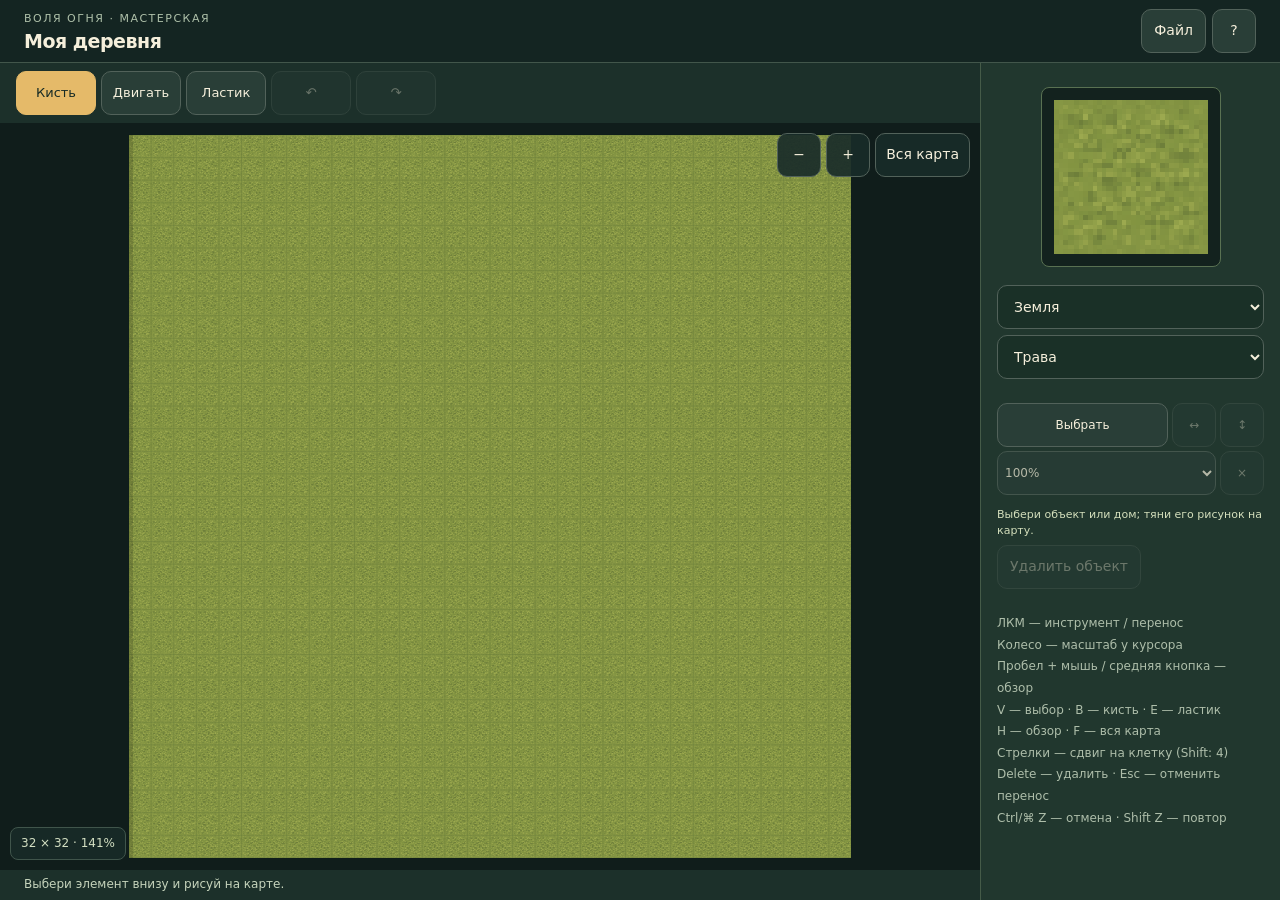
==== map-editor.html @ 72f9714c "Пропы полигона и памятных мест: тот же свет, что у нарисованного арта Мишень, чучело, столб, пень, б" ====
<!doctype html><html lang="ru"><head><meta charset="utf-8"><meta name="viewport" content="width=device-width,initial-scale=1,viewport-fit=cover"><meta name="theme-color" content="#192b29"><title>Моя деревня — редактор карты</title><style>
*{box-sizing:border-box}body{margin:0;background:#142522;color:#f5efdb;font:14px/1.4 system-ui,sans-serif;height:100vh;height:100dvh;display:flex;flex-direction:column;overflow:hidden}button,select,input{font:inherit}button,select{min-width:44px;min-height:44px;border:1px solid #52625a;border-radius:10px;color:inherit;background:#293e37;padding:8px 12px;cursor:pointer}button:disabled{opacity:.35;cursor:default}button[aria-pressed=true],button.primary{background:#e5ba69;color:#172b25;border-color:#e5ba69}button:focus-visible,select:focus-visible,input:focus-visible{outline:3px solid #f4cf83;outline-offset:2px}header{padding:calc(8px + env(safe-area-inset-top)) 12px 8px;display:flex;align-items:center;justify-content:space-between;gap:8px;border-bottom:1px solid #42564b}h1{font-size:19px;margin:0;letter-spacing:-.5px}header small{color:#afc1aa;font-size:11px;letter-spacing:1.5px;text-transform:uppercase}.top-actions{display:flex;gap:6px}.tools{display:grid;grid-template-columns:repeat(3,minmax(0,1fr)) 44px 44px;gap:5px;overflow-x:auto;flex-shrink:0;padding:8px 10px;background:#1c302a}.tools button{white-space:nowrap;min-width:0;padding:8px 4px;font-size:13px}#stage{position:relative;flex:1;min-height:110px;overflow:hidden;background:#101d1b}#view{display:block;width:100%;height:100%;touch-action:none;image-rendering:pixelated}#zoom{position:absolute;right:10px;top:10px;display:flex;gap:5px}#zoom button{background:#192b29e8;width:44px;padding:0}#zoom button:last-child{width:auto;padding:0 10px}#coords{position:absolute;left:10px;bottom:10px;pointer-events:none;padding:7px 10px;background:#192b29df;border:1px solid #40554b;border-radius:8px;color:#d3dfc2;font-size:12px}#notice{padding:6px 12px;min-height:30px;color:#c6d4bc;background:#1c302a;font-size:12px;flex-shrink:0}footer{padding:9px 10px calc(10px + env(safe-area-inset-bottom));background:#21372e;border-top:1px solid #455b48;flex-shrink:0}.palette{display:grid;grid-template-columns:58px 1fr;gap:9px;align-items:center}#preview{touch-action:none;cursor:grab;width:58px;height:58px;background:#13221e;border:1px solid #597152;border-radius:8px;image-rendering:pixelated}.choices{display:flex;gap:6px;min-width:0}.choices select{min-width:0;width:40%;background:#1a3027}.choices select:last-child{width:60%}.hint{font-size:11px;color:#aebeaa;margin:6px 0 0}dialog{width:min(440px,calc(100% - 20px));max-height:90dvh;overflow:auto;background:#20362e;color:#f5efdb;border:1px solid #82966a;border-radius:16px;padding:20px}dialog::backdrop{background:#000a}dialog h2{margin:0 0 12px;font-size:22px}dialog p{color:#c9d6c0}dialog .row{display:flex;gap:8px;margin:10px 0;flex-wrap:wrap}dialog .row>*{flex:1}dialog button{min-height:48px}dialog label{display:block;margin:10px 0}dialog input,dialog select{display:block;width:100%;padding:10px;background:#172c23;color:inherit;border:1px solid #5e7655;border-radius:8px;min-height:44px}#file{display:none}@media(min-width:750px){header,.tools,footer,#notice{padding-left:24px;padding-right:24px}.palette{max-width:680px;margin:auto}.hint{text-align:center}.tools{display:flex;justify-content:center}.tools button{flex:0 0 auto;min-width:110px}}@media(max-height:500px){header small,.hint{display:none}header{padding:4px 10px}footer{padding:4px 10px}#preview{height:44px;width:44px}.palette{grid-template-columns:44px 1fr}.tools{padding:4px 10px}}
.object-tools{display:grid;grid-template-columns:minmax(66px,1fr) 44px 44px 76px 44px;gap:4px;margin-top:6px}.object-tools button,.object-tools select{padding:6px 3px;min-width:0;font-size:12px}.object-tools select{width:100%}#object-info{margin:4px 0 0;font-size:11px;color:#d4dfbc;height:32px;line-height:16px}#coords{max-width:calc(100% - 20px)}@media(min-width:750px){.object-tools,#object-info{max-width:680px;margin-left:auto;margin-right:auto}}

@media(min-width:1000px) and (min-height:600px){body{display:grid;grid-template-columns:minmax(0,1fr) 300px;grid-template-rows:auto auto minmax(0,1fr) auto}header{grid-column:1/3}.tools{grid-column:1;grid-row:2;justify-content:flex-start;padding-left:16px}.tools button{min-width:80px}#stage{grid-column:1;grid-row:3}#notice{grid-column:1;grid-row:4}footer{min-height:0;overflow-y:auto;grid-column:2;grid-row:2/5;border-top:0;border-left:1px solid #455b48;padding:24px 16px}.palette{display:flex;flex-direction:column;align-items:stretch;gap:18px}#preview{width:180px;height:180px;align-self:center}.choices{flex-direction:column}.choices select,.choices select:last-child{width:100%}.object-tools{margin-top:24px;grid-template-columns:minmax(66px,1fr) 44px 44px}.object-tools select{grid-column:1/3}#object-info{margin-top:12px;height:auto}.desktop-help{margin-top:24px;color:#aebeaa;font-size:12px;line-height:1.8}}
#delete-object{display:none;margin-top:6px;min-height:44px}@media(min-width:1000px) and (min-height:600px){#delete-object{display:block}}.desktop-help{display:none}@media(min-width:1000px) and (min-height:600px){.desktop-help{display:block}}
</style></head><body>
<header><div><small>Воля Огня · мастерская</small><h1>Моя деревня</h1></div><div class="top-actions"><button id="files">Файл</button><button id="help" aria-label="Как пользоваться">?</button></div></header>
<nav class="tools" aria-label="Инструменты"><button data-tool="paint" aria-pressed="true">Кисть</button><button data-tool="pan" aria-pressed="false">Двигать</button><button data-tool="erase" aria-pressed="false">Ластик</button><button id="undo" aria-label="Отменить действие">↶</button><button id="redo" aria-label="Повторить действие">↷</button></nav>
<main id="stage"><canvas id="view" aria-label="Карта: рисуйте пальцем в режиме Кисть, перемещайтесь в режиме Двигать"></canvas><div id="coords">32 × 32</div><div id="zoom"><button id="out" aria-label="Уменьшить">−</button><button id="in" aria-label="Увеличить">+</button><button id="fit">Вся карта</button></div></main>
<div id="notice" role="status" aria-live="polite">Выбери покрытие и рисуй пальцем.</div>
<footer><div class="palette"><canvas id="preview" width="116" height="116" aria-label="Выбранный элемент"></canvas><div class="choices"><select id="category" aria-label="Категория"><option value="ground">Земля</option><option value="prop">Декор</option><option value="building">Дома</option></select><select id="item" aria-label="Элемент"></select></div></div><div class="object-tools"><button data-tool="select" aria-pressed="false">Выбрать</button><button id="flip-x" aria-label="Отразить по горизонтали" aria-pressed="false">↔</button><button id="flip-y" aria-label="Отразить по вертикали" aria-pressed="false">↕</button><select id="object-scale" aria-label="Размер объекта"><option value="0.5">50%</option><option value="0.75">75%</option><option value="1" selected>100%</option><option value="1.25">125%</option><option value="1.5">150%</option><option value="1.75">175%</option><option value="2">200%</option></select><button id="unselect" aria-label="Снять выделение">×</button></div><p id="object-info">Выбери объект или дом; тяни его рисунок на карту.</p><button id="delete-object" disabled aria-label="Удалить выбранный объект">Удалить объект</button><p class="desktop-help">ЛКМ — инструмент / перенос<br>Колесо — масштаб у курсора<br>Пробел + мышь / средняя кнопка — обзор<br>V — выбор · B — кисть · E — ластик<br>H — обзор · F — вся карта<br>Стрелки — сдвиг на клетку (Shift: 4)<br>Delete — удалить · Esc — отменить перенос<br>Ctrl/⌘ Z — отмена · Shift Z — повтор</p></footer>
<dialog id="menu"><h2>Твоя карта</h2><label>Название<input id="name" maxlength="40" value="Моя деревня"></label><div class="row"><button id="save" class="primary">Скачать JSON</button><button id="load">Открыть JSON</button></div><div class="row"><button id="png">Картинка PNG</button><button id="download">Сам редактор HTML</button></div><hr><h3>Размер текущей карты</h3><div class="row"><label>Ширина<input id="map-width" type="number" min="16" max="96" step="1" value="32"></label><label>Высота<input id="map-height" type="number" min="16" max="96" step="1" value="32"></label></div><button id="resize-map">Изменить размер</button><p>16–96 клеток по каждой стороне. Добавляется трава справа и снизу; существующие клетки и объекты остаются на месте. Уменьшение требует подтверждения обрезки.</p><hr><label>Размер новой карты<select id="size"><option value="24">24 × 24 — небольшая</option><option value="32" selected>32 × 32 — обычная</option><option value="48">48 × 48 — большая</option><option value="64">64 × 64 — огромная</option></select></label><button id="new">Новая пустая карта</button><p>Черновик сохраняется только в этом браузере. Для надёжного хранения скачивай JSON. Карта не заменяет игровую Коноху: подключение к игре — отдельный этап.</p><button data-close>Вернуться к карте</button></dialog>
<dialog id="guide"><h2>Собери свою деревню</h2><p>1. Внизу выбери землю, воду или дорогу. Проведи пальцем по карте.</p><p>2. Выбери «Декор» или «Дома», затем элемент. Тяни рисунок из палитры на карту или коснись карты и двигай палец перед отпусканием. Зелёная сетка показывает занимаемые рисунком клетки; красная — выход за границу. Отпускание за картой отменяет размещение. Дома ставятся от верхнего левого угла их участка; деревья — у основания.</p><p>3. «Двигать» перемещает вид одним пальцем. Двумя пальцами можно перемещать и масштабировать в любом режиме. Кнопки + / − тоже меняют масштаб.</p><p>4. Ластик удаляет объект под пальцем; на пустом месте возвращает траву. Нажми «Выбрать» и перетащи объект на карте. Внизу можно изменить его размер, отразить ↔ / ↕ или снять выделение ×. ↶ отменяет целый мазок, ↷ возвращает его.</p><p>В меню «Файл» можно увеличить или уменьшить текущую карту. При обрезке появится предупреждение. Отмена возвращает прежние размеры и удалённые объекты.</p><p>5. «Файл → Скачать JSON» сохраняет карту. Через «Открыть JSON» можно продолжить работу или прислать этот файл для подключения к игре. PNG — только картинка.</p><p>На ПК: колесо меняет масштаб у курсора. Пробел + перетаскивание или средняя кнопка перемещают вид. V — выбор, B — кисть, E — ластик, H — обзор, F — вся карта. Стрелки двигают выбранный объект (Shift — 4 клетки), Delete удаляет. Esc отменяет перенос. Ctrl/⌘ Z — отмена, Ctrl/⌘ Shift Z — повтор.</p><p>На iPhone удобнее открывать опубликованную страницу в Safari: предпросмотр HTML в «Файлах» может не запускать JavaScript.</p><button data-close>Понятно</button></dialog><input id="file" type="file" accept=".json,application/json">
<script>// Глобальное пространство имён игры. Все модули добавляют себя в G.
const G = (typeof window !== 'undefined' ? window : globalThis).G = {};

G.CONFIG = {
  TILE: 16,           // размер тайла в пикселях
  VIEW_W: 192,        // внутренняя ширина экрана (12 тайлов)
  MIN_H: 200,         // минимальная внутренняя высота
  MAX_H: 900,         // максимальная внутренняя высота: телефон в портрете заполняется целиком (iPhone 11 «мелко» — 414×896)
  PAD_H: 140,         // высота геймпада в CSS-пикселях
  WALK_SPEED: 56,     // пикс/сек
  RUN_SPEED: 96,
};

// ---------- Утилиты ----------
G.util = {
  clamp: (v, a, b) => (v < a ? a : v > b ? b : v),
  lerp: (a, b, t) => a + (b - a) * t,
  sign: (v) => (v > 0 ? 1 : v < 0 ? -1 : 0),
  dist: (ax, ay, bx, by) => Math.hypot(bx - ax, by - ay),
  rectsOverlap: (a, b) => a.x < b.x + b.w && a.x + a.w > b.x && a.y < b.y + b.h && a.y + a.h > b.y,

  // Детерминированный генератор случайных чисел (mulberry32) — для карт и декора
  rng(seed) {
    let s = seed >>> 0;
    const f = () => {
      s = (s + 0x6D2B79F5) >>> 0;
      let t = s;
      t = Math.imul(t ^ (t >>> 15), t | 1);
      t ^= t + Math.imul(t ^ (t >>> 7), t | 61);
      return ((t ^ (t >>> 14)) >>> 0) / 4294967296;
    };
    f.int = (a, b) => a + Math.floor(f() * (b - a + 1));
    f.pick = (arr) => arr[Math.floor(f() * arr.length)];
    f.chance = (p) => f() < p;
    return f;
  },

  // Хэш двух координат → число (для «случайного» декора без хранения)
  hash2(x, y, seed = 0) {
    let h = (x * 374761393 + y * 668265263 + seed * 2147483647) | 0;
    h = Math.imul(h ^ (h >>> 13), 1274126177);
    return ((h ^ (h >>> 16)) >>> 0) / 4294967296;
  },

  // Подстановка {name} и других переменных в текст
  fmt(text, vars) {
    return text.replace(/\{(\w+)\}/g, (m, k) => (vars && vars[k] != null ? vars[k] : m));
  },
};

// Простая шина событий
G.events = {
  _h: {},
  on(name, fn) { (this._h[name] = this._h[name] || []).push(fn); return fn; },
  off(name, fn) { const a = this._h[name]; if (a) this._h[name] = a.filter((f) => f !== fn); },
  emit(name, ...args) { (this._h[name] || []).slice().forEach((f) => f(...args)); },
};

// Состояние игры (то, что попадёт в сохранение). Заполняется в main/creation.
G.state = {
  started: false,       // true после создания персонажа — только тогда работает автосейв
  hero: { name: '' },
  flags: {},
  vars: {},
};

// Тяжёлые данные графики (здания, персонажи, окружение) лежат в сборке СТРОКОЙ и разбираются
// при первом обращении: парсинг 4 МБ JSON при старте игры заметно быстрее, чем вычисление
// таких же литералов интерпретатором, а ненужные картинки не разбираются вовсе.
//   G.art.data('house' | 'chars' | 'env') → объект данных (null, если файла нет)
G.art = (() => {
  const cache = {};
  const str = () => (G.ART_STR || (G.ART_STR = {}));
  function data(name) {
    if (Object.hasOwn(cache, name)) return cache[name];
    const s = str()[name];
    try { cache[name] = s ? JSON.parse(s) : null; } catch (_) { cache[name] = null; }
    return cache[name];
  }
  return { data, has: (name) => !!str()[name], clear() { for (const k of Object.keys(cache)) delete cache[k]; } };
})();

// Палитра игры (~32 цвета). Тёплая Коноха.
G.PAL = {
  black: '#14121c', ink: '#2a2030', dark: '#3a3548', gray: '#6c6680', light: '#b8b0cc', white: '#f8f4ec',
  paper: '#f4ecd8', paperDark: '#d8cbb0',
  orange: '#e8621a', orangeDark: '#a8420c', orangeLight: '#ff9a4a',
  red: '#c8401c', redDark: '#8a2a10',
  yellow: '#ffd23a', yellowDark: '#d89a1a',
  skin: '#f6c89a', skinShade: '#d89a6a', skinDark: '#c88a5a',
  grass: '#5aa046', grassDark: '#3e7a34', grassLight: '#7cc05a',
  leaf: '#2e6a32', leafDark: '#1e4a26', trunk: '#7a4a2a', trunkDark: '#5a321a',
  path: '#d8b67a', pathDark: '#b8945a', pathLight: '#ecd29a',
  water: '#3a8ad0', waterDark: '#2a62a0', waterLight: '#7ac0f0',
  wood: '#a8683a', woodDark: '#7a4626', roof: '#b84a3a', roofDark: '#8a3226',
  stone: '#9a9aa8', stoneDark: '#6a6a7a',
  blue: '#2a4a9a', blueDark: '#1a2e6a', navy: '#1e2a4a',
  green: '#3a7a4a', greenDark: '#26543a', vest: '#5a7a3a', vestDark: '#3e5a28',
  pink: '#f0a0c0', pinkDark: '#c8708e', purple: '#7a5aa0', purpleDark: '#54386e',
  brown: '#6a4226', brownDark: '#4a2a16', hairBlack: '#2a2a3a', hairBlackHi: '#46466a',
};

// Токены интерфейса «Б. Лак и сталь»: панели, кромки, текст на панелях.
// Сцены рисуют текст на панелях только через эти токены — тема меняется в одном месте.
G.UI = {
  panel: '#201d28', panelHi: '#34313e', panelLo: '#14121c',   // основная панель: лак
  deep: '#17151d', deepHi: '#26232e', deepLo: '#0b0a10',      // заглублённая (тосты, HUD)
  edge: '#6a6a7a', edgeDim: '#46444f',                        // стальная кромка
  text: '#dcd8e8', dim: '#8a86a0', faint: '#54506a',          // текст / приглушённый / блокированный
  sel: '#34313e', selText: '#f8f4ec',                         // строка под курсором
  ok: '#7ac06a', err: '#ff6a5a',                              // успех / ошибка
};

// Данные пиксельного шрифта — СГЕНЕРИРОВАНО tools/make_font.py, руками не править.
// Terminus Font (SIL OFL 1.1) без пустых полей; значки нарисованы вручную.
G.FONT_DATA = {
 "body": {
  "h": 16,
  "base": 12,
  "cap": 10,
  "glyphs": {
   "!": "..|..|##|##|##|##|##|##|##|..|##|##|..|..|..|..",
   "\"": "......|##..##|##..##|##..##|......|......|......|......|......|......|......|......|......|......|......|......",
   "#": ".......|.......|.##.##.|.##.##.|.##.##.|#######|.##.##.|.##.##.|#######|.##.##.|.##.##.|.##.##.|.......|.......|.......|.......",
   "$": ".......|...#...|...#...|.#####.|##.#.##|##.#...|##.#...|.#####.|...#.##|...#.##|##.#.##|.#####.|...#...|...#...|.......|.......",
   "%": "........|........|.##..##.|##.#.##.|.##.##..|....##..|...##...|...##...|..##....|..##.##.|.##.#.##|.##..##.|........|........|........|........",
   "&": ".......|.......|..###..|.##.##.|.##.##.|..###..|.###.##|##.###.|##..##.|##..##.|##.###.|.###.##|.......|.......|.......|.......",
   "'": "..|##|##|##|..|..|..|..|..|..|..|..|..|..|..|..",
   "(": "....|....|..##|.##.|##..|##..|##..|##..|##..|##..|.##.|..##|....|....|....|....",
   ")": "....|....|##..|.##.|..##|..##|..##|..##|..##|..##|.##.|##..|....|....|....|....",
   "*": ".......|.......|.......|.......|.......|.##.##.|..###..|#######|..###..|.##.##.|.......|.......|.......|.......|.......|.......",
   "+": "......|......|......|......|......|..##..|..##..|######|..##..|..##..|......|......|......|......|......|......",
   ",": "...|...|...|...|...|...|...|...|...|...|.##|.##|##.|...|...|...",
   "-": ".......|.......|.......|.......|.......|.......|.......|#######|.......|.......|.......|.......|.......|.......|.......|.......",
   ".": "..|..|..|..|..|..|..|..|..|..|##|##|..|..|..|..",
   "/": "......|......|....##|....##|...##.|...##.|..##..|..##..|.##...|.##...|##....|##....|......|......|......|......",
   "0": ".......|.......|.#####.|##...##|##...##|##..###|##.####|####.##|###..##|##...##|##...##|.#####.|.......|.......|.......|.......",
   "1": "......|......|..##..|.###..|####..|..##..|..##..|..##..|..##..|..##..|..##..|######|......|......|......|......",
   "2": ".......|.......|.#####.|##...##|##...##|.....##|....##.|...##..|..##...|.##....|##.....|#######|.......|.......|.......|.......",
   "3": ".......|.......|.#####.|##...##|##...##|.....##|..####.|.....##|.....##|##...##|##...##|.#####.|.......|.......|.......|.......",
   "4": ".......|.......|.....##|....###|...####|..##.##|.##..##|##...##|#######|.....##|.....##|.....##|.......|.......|.......|.......",
   "5": ".......|.......|#######|##.....|##.....|##.....|######.|.....##|.....##|.....##|##...##|.#####.|.......|.......|.......|.......",
   "6": ".......|.......|..####.|.##....|##.....|##.....|######.|##...##|##...##|##...##|##...##|.#####.|.......|.......|.......|.......",
   "7": ".......|.......|#######|.....##|.....##|....##.|....##.|...##..|...##..|..##...|..##...|..##...|.......|.......|.......|.......",
   "8": ".......|.......|.#####.|##...##|##...##|##...##|.#####.|##...##|##...##|##...##|##...##|.#####.|.......|.......|.......|.......",
   "9": ".......|.......|.#####.|##...##|##...##|##...##|##...##|.######|.....##|.....##|....##.|.####..|.......|.......|.......|.......",
   ":": "..|..|..|..|..|##|##|..|..|..|##|##|..|..|..|..",
   ";": "...|...|...|...|...|.##|.##|...|...|...|.##|.##|##.|...|...|...",
   "<": "......|......|......|....##|...##.|..##..|.##...|##....|.##...|..##..|...##.|....##|......|......|......|......",
   "=": ".......|.......|.......|.......|.......|#######|.......|.......|#######|.......|.......|.......|.......|.......|.......|.......",
   ">": "......|......|......|##....|.##...|..##..|...##.|....##|...##.|..##..|.##...|##....|......|......|......|......",
   "?": ".......|.......|.#####.|##...##|##...##|##...##|....##.|...##..|...##..|.......|...##..|...##..|.......|.......|.......|.......",
   "@": ".......|.......|.#####.|##...##|##..###|##.#.##|##.#.##|##.#.##|##.#.##|##..###|##.....|.######|.......|.......|.......|.......",
   "A": ".......|.......|.#####.|##...##|##...##|##...##|##...##|#######|##...##|##...##|##...##|##...##|.......|.......|.......|.......",
   "B": ".......|.......|######.|##...##|##...##|##...##|######.|##...##|##...##|##...##|##...##|######.|.......|.......|.......|.......",
   "C": ".......|.......|.#####.|##...##|##...##|##.....|##.....|##.....|##.....|##...##|##...##|.#####.|.......|.......|.......|.......",
   "D": ".......|.......|#####..|##..##.|##...##|##...##|##...##|##...##|##...##|##...##|##..##.|#####..|.......|.......|.......|.......",
   "E": ".......|.......|#######|##.....|##.....|##.....|#####..|##.....|##.....|##.....|##.....|#######|.......|.......|.......|.......",
   "F": ".......|.......|#######|##.....|##.....|##.....|#####..|##.....|##.....|##.....|##.....|##.....|.......|.......|.......|.......",
   "G": ".......|.......|.#####.|##...##|##...##|##.....|##.....|##.####|##...##|##...##|##...##|.#####.|.......|.......|.......|.......",
   "H": ".......|.......|##...##|##...##|##...##|##...##|#######|##...##|##...##|##...##|##...##|##...##|.......|.......|.......|.......",
   "I": "....|....|####|.##.|.##.|.##.|.##.|.##.|.##.|.##.|.##.|####|....|....|....|....",
   "J": ".......|.......|...####|....##.|....##.|....##.|....##.|....##.|....##.|##..##.|##..##.|.####..|.......|.......|.......|.......",
   "K": ".......|.......|##...##|##...##|##..##.|##.##..|####...|####...|##.##..|##..##.|##...##|##...##|.......|.......|.......|.......",
   "L": ".......|.......|##.....|##.....|##.....|##.....|##.....|##.....|##.....|##.....|##.....|#######|.......|.......|.......|.......",
   "M": ".......|.......|#.....#|##...##|###.###|#######|##.#.##|##...##|##...##|##...##|##...##|##...##|.......|.......|.......|.......",
   "N": ".......|.......|##...##|##...##|##...##|###..##|####.##|##.####|##..###|##...##|##...##|##...##|.......|.......|.......|.......",
   "O": ".......|.......|.#####.|##...##|##...##|##...##|##...##|##...##|##...##|##...##|##...##|.#####.|.......|.......|.......|.......",
   "P": ".......|.......|######.|##...##|##...##|##...##|##...##|######.|##.....|##.....|##.....|##.....|.......|.......|.......|.......",
   "Q": ".......|.......|.#####.|##...##|##...##|##...##|##...##|##...##|##...##|##...##|##.####|.#####.|.....##|.......|.......|.......",
   "R": ".......|.......|######.|##...##|##...##|##...##|##...##|######.|####...|##.##..|##..##.|##...##|.......|.......|.......|.......",
   "S": ".......|.......|.#####.|##...##|##.....|##.....|.#####.|.....##|.....##|##...##|##...##|.#####.|.......|.......|.......|.......",
   "T": "........|........|########|...##...|...##...|...##...|...##...|...##...|...##...|...##...|...##...|...##...|........|........|........|........",
   "U": ".......|.......|##...##|##...##|##...##|##...##|##...##|##...##|##...##|##...##|##...##|.#####.|.......|.......|.......|.......",
   "V": ".......|.......|##...##|##...##|##...##|##...##|##...##|.##.##.|.##.##.|.##.##.|..###..|..###..|.......|.......|.......|.......",
   "W": ".......|.......|##...##|##...##|##...##|##...##|##...##|##.#.##|#######|###.###|##...##|#.....#|.......|.......|.......|.......",
   "X": ".......|.......|##...##|##...##|.##.##.|.##.##.|..###..|..###..|.##.##.|.##.##.|##...##|##...##|.......|.......|.......|.......",
   "Y": "........|........|##....##|##....##|.##..##.|.##..##.|..####..|...##...|...##...|...##...|...##...|...##...|........|........|........|........",
   "Z": ".......|.......|#######|.....##|.....##|....##.|...##..|..##...|.##....|##.....|##.....|#######|.......|.......|.......|.......",
   "[": "....|....|####|##..|##..|##..|##..|##..|##..|##..|##..|####|....|....|....|....",
   "\\": "......|......|##....|##....|.##...|.##...|..##..|..##..|...##.|...##.|....##|....##|......|......|......|......",
   "]": "....|....|####|..##|..##|..##|..##|..##|..##|..##|..##|####|....|....|....|....",
   "^": "......|..##..|.####.|##..##|......|......|......|......|......|......|......|......|......|......|......|......",
   "_": ".......|.......|.......|.......|.......|.......|.......|.......|.......|.......|.......|.......|.......|#######|.......|.......",
   "`": "##.|.##|...|...|...|...|...|...|...|...|...|...|...|...|...|...",
   "a": ".......|.......|.......|.......|.......|.#####.|.....##|.######|##...##|##...##|##...##|.######|.......|.......|.......|.......",
   "b": ".......|.......|##.....|##.....|##.....|######.|##...##|##...##|##...##|##...##|##...##|######.|.......|.......|.......|.......",
   "c": ".......|.......|.......|.......|.......|.#####.|##...##|##.....|##.....|##.....|##...##|.#####.|.......|.......|.......|.......",
   "d": ".......|.......|.....##|.....##|.....##|.######|##...##|##...##|##...##|##...##|##...##|.######|.......|.......|.......|.......",
   "e": ".......|.......|.......|.......|.......|.#####.|##...##|##...##|#######|##.....|##.....|.#####.|.......|.......|.......|.......",
   "f": ".......|.......|...####|..##...|..##...|######.|..##...|..##...|..##...|..##...|..##...|..##...|.......|.......|.......|.......",
   "g": ".......|.......|.......|.......|.......|.######|##...##|##...##|##...##|##...##|##...##|.######|.....##|.....##|.#####.|.......",
   "h": ".......|.......|##.....|##.....|##.....|######.|##...##|##...##|##...##|##...##|##...##|##...##|.......|.......|.......|.......",
   "i": "....|....|.##.|.##.|....|###.|.##.|.##.|.##.|.##.|.##.|####|....|....|....|....",
   "j": "......|......|....##|....##|......|...###|....##|....##|....##|....##|....##|....##|##..##|##..##|.####.|......",
   "k": ".......|.......|##.....|##.....|##.....|##...##|##..##.|##.##..|####...|##.##..|##..##.|##...##|.......|.......|.......|.......",
   "l": "....|....|###.|.##.|.##.|.##.|.##.|.##.|.##.|.##.|.##.|####|....|....|....|....",
   "m": ".......|.......|.......|.......|.......|######.|##.#.##|##.#.##|##.#.##|##.#.##|##.#.##|##.#.##|.......|.......|.......|.......",
   "n": ".......|.......|.......|.......|.......|######.|##...##|##...##|##...##|##...##|##...##|##...##|.......|.......|.......|.......",
   "o": ".......|.......|.......|.......|.......|.#####.|##...##|##...##|##...##|##...##|##...##|.#####.|.......|.......|.......|.......",
   "p": ".......|.......|.......|.......|.......|######.|##...##|##...##|##...##|##...##|##...##|######.|##.....|##.....|##.....|.......",
   "q": ".......|.......|.......|.......|.......|.######|##...##|##...##|##...##|##...##|##...##|.######|.....##|.....##|.....##|.......",
   "r": ".......|.......|.......|.......|.......|##.####|####...|###....|##.....|##.....|##.....|##.....|.......|.......|.......|.......",
   "s": ".......|.......|.......|.......|.......|.######|##.....|##.....|.#####.|.....##|.....##|######.|.......|.......|.......|.......",
   "t": ".......|.......|..##...|..##...|..##...|######.|..##...|..##...|..##...|..##...|..##...|...####|.......|.......|.......|.......",
   "u": ".......|.......|.......|.......|.......|##...##|##...##|##...##|##...##|##...##|##...##|.######|.......|.......|.......|.......",
   "v": ".......|.......|.......|.......|.......|##...##|##...##|##...##|.##.##.|.##.##.|..###..|..###..|.......|.......|.......|.......",
   "w": ".......|.......|.......|.......|.......|##...##|##...##|##.#.##|##.#.##|##.#.##|##.#.##|.#####.|.......|.......|.......|.......",
   "x": ".......|.......|.......|.......|.......|##...##|##...##|.##.##.|..###..|.##.##.|##...##|##...##|.......|.......|.......|.......",
   "y": ".......|.......|.......|.......|.......|##...##|##...##|##...##|##...##|##...##|##...##|.######|.....##|.....##|.#####.|.......",
   "z": ".......|.......|.......|.......|.......|#######|....##.|...##..|..##...|.##....|##.....|#######|.......|.......|.......|.......",
   "{": ".....|.....|..###|.##..|.##..|.##..|##...|.##..|.##..|.##..|.##..|..###|.....|.....|.....|.....",
   "|": "..|..|##|##|##|##|##|##|##|##|##|##|..|..|..|..",
   "}": ".....|.....|###..|..##.|..##.|..##.|...##|..##.|..##.|..##.|..##.|###..|.....|.....|.....|.....",
   "~": "........|........|........|........|........|........|.###..##|##.##.##|##..###.|........|........|........|........|........|........|........",
   "«": "........|........|........|........|........|...##.##|..##.##.|.##.##..|##.##...|.##.##..|..##.##.|...##.##|........|........|........|........",
   "·": "..|..|..|..|..|..|..|##|##|..|..|..|..|..|..|..",
   "»": "........|........|........|........|........|##.##...|.##.##..|..##.##.|...##.##|..##.##.|.##.##..|##.##...|........|........|........|........",
   "×": ".......|.......|.......|.......|.......|##...##|.##.##.|..###..|..###..|.##.##.|##...##|.......|.......|.......|.......|.......",
   "Ё": ".##.##.|.##.##.|.......|#######|##.....|##.....|##.....|#####..|##.....|##.....|##.....|#######|.......|.......|.......|.......",
   "А": ".......|.......|.#####.|##...##|##...##|##...##|##...##|#######|##...##|##...##|##...##|##...##|.......|.......|.......|.......",
   "Б": ".......|.......|######.|##.....|##.....|######.|##...##|##...##|##...##|##...##|##...##|######.|.......|.......|.......|.......",
   "В": ".......|.......|######.|##...##|##...##|##...##|######.|##...##|##...##|##...##|##...##|######.|.......|.......|.......|.......",
   "Г": ".......|.......|#######|##.....|##.....|##.....|##.....|##.....|##.....|##.....|##.....|##.....|.......|.......|.......|.......",
   "Д": "........|........|..#####.|.##..##.|.##..##.|.##..##.|.##..##.|.##..##.|.##..##.|.##..##.|.##..##.|########|##....##|........|........|........",
   "Е": ".......|.......|#######|##.....|##.....|##.....|#####..|##.....|##.....|##.....|##.....|#######|.......|.......|.......|.......",
   "Ж": ".......|.......|##.#.##|##.#.##|##.#.##|.#####.|..###..|.#####.|##.#.##|##.#.##|##.#.##|##.#.##|.......|.......|.......|.......",
   "З": ".......|.......|.#####.|##...##|##...##|.....##|..####.|.....##|.....##|##...##|##...##|.#####.|.......|.......|.......|.......",
   "И": ".......|.......|##...##|##...##|##...##|##..###|##.####|####.##|###..##|##...##|##...##|##...##|.......|.......|.......|.......",
   "Й": ".##.##.|..###..|##...##|##...##|##...##|##..###|##.####|####.##|###..##|##...##|##...##|##...##|.......|.......|.......|.......",
   "К": ".......|.......|##...##|##...##|##..##.|##.##..|####...|####...|##.##..|##..##.|##...##|##...##|.......|.......|.......|.......",
   "Л": ".......|.......|...####|..##.##|.##..##|.##..##|.##..##|.##..##|.##..##|.##..##|.##..##|##...##|.......|.......|.......|.......",
   "М": ".......|.......|#.....#|##...##|###.###|#######|##.#.##|##...##|##...##|##...##|##...##|##...##|.......|.......|.......|.......",
   "Н": ".......|.......|##...##|##...##|##...##|##...##|#######|##...##|##...##|##...##|##...##|##...##|.......|.......|.......|.......",
   "О": ".......|.......|.#####.|##...##|##...##|##...##|##...##|##...##|##...##|##...##|##...##|.#####.|.......|.......|.......|.......",
   "П": ".......|.......|#######|##...##|##...##|##...##|##...##|##...##|##...##|##...##|##...##|##...##|.......|.......|.......|.......",
   "Р": ".......|.......|######.|##...##|##...##|##...##|##...##|######.|##.....|##.....|##.....|##.....|.......|.......|.......|.......",
   "С": ".......|.......|.#####.|##...##|##...##|##.....|##.....|##.....|##.....|##...##|##...##|.#####.|.......|.......|.......|.......",
   "Т": "........|........|########|...##...|...##...|...##...|...##...|...##...|...##...|...##...|...##...|...##...|........|........|........|........",
   "У": ".......|.......|##...##|##...##|##...##|##...##|##...##|.######|.....##|.....##|.....##|.#####.|.......|.......|.......|.......",
   "Ф": ".......|...#...|.#####.|##.#.##|##.#.##|##.#.##|##.#.##|##.#.##|##.#.##|##.#.##|##.#.##|.#####.|...#...|.......|.......|.......",
   "Х": ".......|.......|##...##|##...##|.##.##.|.##.##.|..###..|..###..|.##.##.|.##.##.|##...##|##...##|.......|.......|.......|.......",
   "Ц": "........|........|##...##.|##...##.|##...##.|##...##.|##...##.|##...##.|##...##.|##...##.|##...##.|.#######|......##|......##|........|........",
   "Ч": ".......|.......|##...##|##...##|##...##|##...##|##...##|.######|.....##|.....##|.....##|.....##|.......|.......|.......|.......",
   "Ш": ".......|.......|##.#.##|##.#.##|##.#.##|##.#.##|##.#.##|##.#.##|##.#.##|##.#.##|##.#.##|.######|.......|.......|.......|.......",
   "Щ": "........|........|##.#.##.|##.#.##.|##.#.##.|##.#.##.|##.#.##.|##.#.##.|##.#.##.|##.#.##.|##.#.##.|.#######|......##|......##|........|........",
   "Ъ": ".......|.......|###....|.##....|.##....|.#####.|.##..##|.##..##|.##..##|.##..##|.##..##|.#####.|.......|.......|.......|.......",
   "Ы": ".......|.......|##...##|##...##|##...##|###..##|##.#.##|##.#.##|##.#.##|##.#.##|##.#.##|###..##|.......|.......|.......|.......",
   "Ь": "......|......|##....|##....|##....|#####.|##..##|##..##|##..##|##..##|##..##|#####.|......|......|......|......",
   "Э": ".......|.......|.#####.|##...##|.....##|.....##|..#####|.....##|.....##|.....##|##...##|.#####.|.......|.......|.......|.......",
   "Ю": ".......|.......|##..##.|##.#.##|##.#.##|##.#.##|##.#.##|####.##|##.#.##|##.#.##|##.#.##|##..##.|.......|.......|.......|.......",
   "Я": ".......|.......|.######|##...##|##...##|##...##|##...##|.######|...####|..##.##|.##..##|##...##|.......|.......|.......|.......",
   "а": ".......|.......|.......|.......|.......|.#####.|.....##|.######|##...##|##...##|##...##|.######|.......|.......|.......|.......",
   "б": ".......|.......|.#####.|##.....|##.....|######.|##...##|##...##|##...##|##...##|##...##|######.|.......|.......|.......|.......",
   "в": ".......|.......|.......|.......|.......|######.|##...##|##...##|######.|##...##|##...##|######.|.......|.......|.......|.......",
   "г": ".......|.......|.......|.......|.......|#######|##.....|##.....|##.....|##.....|##.....|##.....|.......|.......|.......|.......",
   "д": "........|........|........|........|........|..#####.|.##..##.|.##..##.|.##..##.|.##..##.|.##..##.|########|##....##|........|........|........",
   "е": ".......|.......|.......|.......|.......|.#####.|##...##|##...##|#######|##.....|##.....|.#####.|.......|.......|.......|.......",
   "ж": ".......|.......|.......|.......|.......|##.#.##|##.#.##|.#####.|..###..|.#####.|##.#.##|##.#.##|.......|.......|.......|.......",
   "з": ".......|.......|.......|.......|.......|.#####.|##...##|.....##|..####.|.....##|##...##|.#####.|.......|.......|.......|.......",
   "и": ".......|.......|.......|.......|.......|##...##|##...##|##...##|##...##|##...##|##...##|.######|.......|.......|.......|.......",
   "й": ".......|.......|.##.##.|..###..|.......|##...##|##...##|##...##|##...##|##...##|##...##|.######|.......|.......|.......|.......",
   "к": ".......|.......|.......|.......|.......|##...##|##..##.|##.##..|####...|##.##..|##..##.|##...##|.......|.......|.......|.......",
   "л": ".......|.......|.......|.......|.......|..#####|.##..##|.##..##|.##..##|.##..##|.##..##|##...##|.......|.......|.......|.......",
   "м": ".......|.......|.......|.......|.......|##...##|###.###|#######|##.#.##|##...##|##...##|##...##|.......|.......|.......|.......",
   "н": ".......|.......|.......|.......|.......|##...##|##...##|##...##|#######|##...##|##...##|##...##|.......|.......|.......|.......",
   "о": ".......|.......|.......|.......|.......|.#####.|##...##|##...##|##...##|##...##|##...##|.#####.|.......|.......|.......|.......",
   "п": ".......|.......|.......|.......|.......|#######|##...##|##...##|##...##|##...##|##...##|##...##|.......|.......|.......|.......",
   "р": ".......|.......|.......|.......|.......|######.|##...##|##...##|##...##|##...##|##...##|######.|##.....|##.....|##.....|.......",
   "с": ".......|.......|.......|.......|.......|.#####.|##...##|##.....|##.....|##.....|##...##|.#####.|.......|.......|.......|.......",
   "т": "........|........|........|........|........|########|...##...|...##...|...##...|...##...|...##...|...##...|........|........|........|........",
   "у": ".......|.......|.......|.......|.......|##...##|##...##|##...##|##...##|##...##|##...##|.######|.....##|.....##|.#####.|.......",
   "ф": ".......|.......|.......|.......|...#...|.#####.|##.#.##|##.#.##|##.#.##|##.#.##|##.#.##|.#####.|...#...|.......|.......|.......",
   "х": ".......|.......|.......|.......|.......|##...##|##...##|.##.##.|..###..|.##.##.|##...##|##...##|.......|.......|.......|.......",
   "ц": "........|........|........|........|........|##...##.|##...##.|##...##.|##...##.|##...##.|##...##.|.#######|......##|......##|........|........",
   "ч": ".......|.......|.......|.......|.......|##...##|##...##|##...##|.######|.....##|.....##|.....##|.......|.......|.......|.......",
   "ш": ".......|.......|.......|.......|.......|##.#.##|##.#.##|##.#.##|##.#.##|##.#.##|##.#.##|.######|.......|.......|.......|.......",
   "щ": "........|........|........|........|........|##.#.##.|##.#.##.|##.#.##.|##.#.##.|##.#.##.|##.#.##.|.#######|......##|......##|........|........",
   "ъ": ".......|.......|.......|.......|.......|###....|.##....|.#####.|.##..##|.##..##|.##..##|.#####.|.......|.......|.......|.......",
   "ы": ".......|.......|.......|.......|.......|##...##|##...##|###..##|##.#.##|##.#.##|##.#.##|###..##|.......|.......|.......|.......",
   "ь": "......|......|......|......|......|##....|##....|#####.|##..##|##..##|##..##|#####.|......|......|......|......",
   "э": ".......|.......|.......|.......|.......|.#####.|##...##|.....##|..#####|.....##|##...##|.#####.|.......|.......|.......|.......",
   "ю": ".......|.......|.......|.......|.......|##..##.|##.#.##|##.#.##|####.##|##.#.##|##.#.##|##..##.|.......|.......|.......|.......",
   "я": ".......|.......|.......|.......|.......|.######|##...##|##...##|.######|..##.##|.##..##|##...##|.......|.......|.......|.......",
   "ё": ".......|.......|.##.##.|.##.##.|.......|.#####.|##...##|##...##|#######|##.....|##.....|.#####.|.......|.......|.......|.......",
   "–": ".......|.......|.......|.......|.......|.......|.......|#######|.......|.......|.......|.......|.......|.......|.......|.......",
   "—": ".......|.......|.......|.......|.......|.......|.......|#######|.......|.......|.......|.......|.......|.......|.......|.......",
   "…": "........|........|........|........|........|........|........|........|........|........|##.##.##|##.##.##|........|........|........|........",
   "‹": ".....|.....|.....|.....|.....|...##|..##.|.##..|##...|.##..|..##.|...##|.....|.....|.....|.....",
   "›": ".....|.....|.....|.....|.....|##...|.##..|..##.|...##|..##.|.##..|##...|.....|.....|.....|.....",
   "№": ".......|.......|#..#.##|#..#.##|#..#.##|##.#...|####...|####...|#.##...|#..#.##|#..#...|#..#.##|.......|.......|.......|.......",
   "←": ".......|.......|.......|.......|.......|..#....|.##....|#######|#######|.##....|..#....|.......|.......|.......|.......|.......",
   "↑": "......|......|..##..|.####.|######|..##..|..##..|..##..|..##..|..##..|..##..|..##..|......|......|......|......",
   "→": ".......|.......|.......|.......|.......|....#..|....##.|#######|#######|....##.|....#..|.......|.......|.......|.......|.......",
   "↓": "......|......|..##..|..##..|..##..|..##..|..##..|..##..|..##..|######|.####.|..##..|......|......|......|......",
   "−": ".......|.......|.......|.......|.......|.......|.......|#######|.......|.......|.......|.......|.......|.......|.......|.......",
   "≈": ".......|.......|.......|.......|.......|.###.##|##.###.|.......|.###.##|##.###.|.......|.......|.......|.......|.......|.......",
   "■": ".....|.....|.....|.....|.....|#####|#####|#####|#####|#####|#####|.....|.....|.....|.....|.....",
   "▲": "........|........|........|........|...##...|...##...|..####..|..####..|.######.|.######.|########|########|........|........|........|........",
   "▶": "........|........|........|........|##......|####....|######..|########|########|######..|####....|##......|........|........|........|........",
   "▼": "........|........|........|........|########|########|.######.|.######.|..####..|..####..|...##...|...##...|........|........|........|........",
   "◀": "........|........|........|........|......##|....####|..######|########|########|..######|....####|......##|........|........|........|........",
   "○": "......|......|......|......|......|.####.|##..##|#....#|#....#|##..##|.####.|......|......|......|......|......",
   "●": "......|......|......|......|......|.####.|######|######|######|######|.####.|......|......|......|......|......",
   "♥": ".......|.......|.......|.......|.##.##.|#######|#######|#######|#######|.#####.|..###..|...#...|.......|.......|.......|.......",
   "✔": "........|........|.....###|.....###|....###.|....###.|##.###..|######..|.####...|.####...|..##....|..##....|........|........|........|........",
   "☀": "..........|..........|..........|....#.....|.#..#..#..|..#####...|..#####...|#.#####.#.|..#####...|..#####...|.#..#..#..|....#.....|..........|..........|..........|..........",
   "☁": "..........|..........|..........|..........|...###....|..#####.#.|.#########|##########|##########|.########.|..........|..........|..........|..........|..........|..........",
   "☂": "..........|..........|..........|...####...|.########.|##########|#..#.#..#.|....#.....|....#.....|....#.....|..###.....|..........|..........|..........|..........|..........",
   "★": "..........|..........|..........|....#.....|....#.....|...###....|#########.|.#######..|..#####...|..##.##...|.##...##..|..........|..........|..........|..........|..........",
   "□": "..........|..........|..........|..........|.########.|.#......#.|.#......#.|.#......#.|.#......#.|.#......#.|.########.|..........|..........|..........|..........|..........",
   "▸": "..........|..........|..........|..#.......|..##......|..###.....|..####....|..###.....|..##......|..#.......|..........|..........|..........|..........|..........|..........",
   "📍": "..........|..........|..........|...####...|..######..|.###..###.|.###..###.|.########.|..######..|...####...|....##....|....#.....|..........|..........|..........|..........",
   "🌙": "..........|..........|..........|...####...|..###.....|.###......|.###......|.###......|.####.....|..#######.|...#####..|..........|..........|..........|..........|..........",
   "⏰": "..........|..........|..........|.##....##.|#.######.#|..#.##.#..|.#..##..#.|.#..###.#.|.#......#.|..#....#..|..######..|.##....##.|..........|..........|..........|..........",
   "❓": "..........|..........|..........|..######..|.##....##.|......##..|.....##...|....##....|....##....|..........|....##....|....##....|..........|..........|..........|..........",
   "🍜": "..........|..........|..........|.#.#.#....|..#.#.#...|..........|##########|#.#.#.#.##|.########.|..######..|...####...|..........|..........|..........|..........|..........",
   "🍃": "..........|..........|..........|......###.|....#####.|..#######.|.########.|.#######..|#.#####...|..###.....|.#........|#.........|..........|..........|..........|..........",
   "💬": "..........|..........|..........|.########.|##########|##########|##########|##########|.########.|..###.....|..##......|..#.......|..........|..........|..........|..........",
   "👤": "..........|..........|..........|...####...|..######..|..######..|..######..|...####...|.########.|##########|##########|##########|..........|..........|..........|..........",
   "🔥": "..........|..........|..........|....#.....|...##.....|..###..#..|..###.###.|.#########|.#########|.#########|..#######.|...#####..|..........|..........|..........|..........",
   "📘": "..........|..........|..........|.########.|##.......#|#.######.#|#........#|#.######.#|#........#|#.####...#|##.......#|.########.|..........|..........|..........|..........",
   "📜": "..........|..........|..........|.########.|#........#|.#.####.#.|...#......|..####....|...#......|.#.####.#.|#........#|.########.|..........|..........|..........|..........",
   "⇅": "..........|..........|..........|..#....#..|.###...#..|#.#.#..#..|..#....#..|..#..#.#.#|..#...###.|..#....#..|..........|..........|..........|..........|..........|..........",
   "😓": "..........|..........|..........|..#####...|.#.....#.#|#.#...#.#.|#.......#.|#..###..#.|.#.....#..|..#####...|..........|..........|..........|..........|..........|.........."
  }
 },
 "small": {
  "h": 12,
  "base": 10,
  "cap": 8,
  "glyphs": {
   "!": ".|.|#|#|#|#|#|.|#|#|.|.",
   "\"": "...|#.#|#.#|#.#|...|...|...|...|...|...|...|...",
   "#": ".....|.....|.#.#.|.#.#.|#####|.#.#.|.#.#.|#####|.#.#.|.#.#.|.....|.....",
   "$": ".....|.....|..#..|.###.|#.#.#|#.#..|.###.|..#.#|#.#.#|.###.|..#..|.....",
   "%": "......|......|.#..#.|#.#.#.|.#.#..|...#..|..#...|..#.#.|.#.#.#|.#..#.|......|......",
   "&": ".....|.....|..#..|.#.#.|.#.#.|..#..|.##.#|#..#.|#..#.|.##.#|.....|.....",
   "'": ".|#|#|#|.|.|.|.|.|.|.|.",
   "(": "...|...|..#|.#.|#..|#..|#..|#..|.#.|..#|...|...",
   ")": "...|...|#..|.#.|..#|..#|..#|..#|.#.|#..|...|...",
   "*": ".....|.....|.....|.....|.#.#.|..#..|#####|..#..|.#.#.|.....|.....|.....",
   "+": ".....|.....|.....|.....|..#..|..#..|#####|..#..|..#..|.....|.....|.....",
   ",": "..|..|..|..|..|..|..|..|.#|.#|#.|..",
   "-": ".....|.....|.....|.....|.....|.....|#####|.....|.....|.....|.....|.....",
   ".": ".|.|.|.|.|.|.|.|#|#|.|.",
   "/": "....|....|...#|...#|..#.|..#.|.#..|.#..|#...|#...|....|....",
   "0": ".....|.....|.###.|#...#|#..##|#.#.#|##..#|#...#|#...#|.###.|.....|.....",
   "1": "...|...|.#.|##.|.#.|.#.|.#.|.#.|.#.|###|...|...",
   "2": ".....|.....|.###.|#...#|#...#|....#|...#.|..#..|.#...|#####|.....|.....",
   "3": ".....|.....|.###.|#...#|....#|..##.|....#|....#|#...#|.###.|.....|.....",
   "4": ".....|.....|....#|...##|..#.#|.#..#|#...#|#####|....#|....#|.....|.....",
   "5": ".....|.....|#####|#....|#....|####.|....#|....#|#...#|.###.|.....|.....",
   "6": ".....|.....|.###.|#....|#....|####.|#...#|#...#|#...#|.###.|.....|.....",
   "7": ".....|.....|#####|....#|....#|...#.|...#.|..#..|..#..|..#..|.....|.....",
   "8": ".....|.....|.###.|#...#|#...#|.###.|#...#|#...#|#...#|.###.|.....|.....",
   "9": ".....|.....|.###.|#...#|#...#|#...#|.####|....#|....#|.###.|.....|.....",
   ":": ".|.|.|.|#|#|.|.|#|#|.|.",
   ";": "..|..|..|..|.#|.#|..|..|.#|.#|#.|..",
   "<": "....|....|....|...#|..#.|.#..|#...|.#..|..#.|...#|....|....",
   "=": ".....|.....|.....|.....|#####|.....|.....|#####|.....|.....|.....|.....",
   ">": "....|....|....|#...|.#..|..#.|...#|..#.|.#..|#...|....|....",
   "?": ".....|.....|.###.|#...#|#...#|...#.|..#..|.....|..#..|..#..|.....|.....",
   "@": ".....|.....|.###.|#...#|#..##|#.#.#|#.#.#|#..##|#....|.####|.....|.....",
   "A": ".....|.....|.###.|#...#|#...#|#...#|#####|#...#|#...#|#...#|.....|.....",
   "B": ".....|.....|####.|#...#|#...#|####.|#...#|#...#|#...#|####.|.....|.....",
   "C": ".....|.....|.###.|#...#|#....|#....|#....|#....|#...#|.###.|.....|.....",
   "D": ".....|.....|###..|#..#.|#...#|#...#|#...#|#...#|#..#.|###..|.....|.....",
   "E": ".....|.....|#####|#....|#....|####.|#....|#....|#....|#####|.....|.....",
   "F": ".....|.....|#####|#....|#....|####.|#....|#....|#....|#....|.....|.....",
   "G": ".....|.....|.###.|#...#|#....|#....|#.###|#...#|#...#|.###.|.....|.....",
   "H": ".....|.....|#...#|#...#|#...#|#####|#...#|#...#|#...#|#...#|.....|.....",
   "I": "...|...|###|.#.|.#.|.#.|.#.|.#.|.#.|###|...|...",
   "J": ".....|.....|..###|...#.|...#.|...#.|...#.|#..#.|#..#.|.##..|.....|.....",
   "K": ".....|.....|#...#|#..#.|#.#..|##...|##...|#.#..|#..#.|#...#|.....|.....",
   "L": ".....|.....|#....|#....|#....|#....|#....|#....|#....|#####|.....|.....",
   "M": ".....|.....|#...#|##.##|#.#.#|#.#.#|#...#|#...#|#...#|#...#|.....|.....",
   "N": ".....|.....|#...#|#...#|##..#|#.#.#|#..##|#...#|#...#|#...#|.....|.....",
   "O": ".....|.....|.###.|#...#|#...#|#...#|#...#|#...#|#...#|.###.|.....|.....",
   "P": ".....|.....|####.|#...#|#...#|#...#|####.|#....|#....|#....|.....|.....",
   "Q": ".....|.....|.###.|#...#|#...#|#...#|#...#|#...#|#.#.#|.###.|....#|.....",
   "R": ".....|.....|####.|#...#|#...#|#...#|####.|#.#..|#..#.|#...#|.....|.....",
   "S": ".....|.....|.###.|#...#|#....|.###.|....#|....#|#...#|.###.|.....|.....",
   "T": ".....|.....|#####|..#..|..#..|..#..|..#..|..#..|..#..|..#..|.....|.....",
   "U": ".....|.....|#...#|#...#|#...#|#...#|#...#|#...#|#...#|.###.|.....|.....",
   "V": ".....|.....|#...#|#...#|#...#|.#.#.|.#.#.|.#.#.|..#..|..#..|.....|.....",
   "W": ".....|.....|#...#|#...#|#...#|#...#|#.#.#|#.#.#|##.##|#...#|.....|.....",
   "X": ".....|.....|#...#|#...#|.#.#.|..#..|..#..|.#.#.|#...#|#...#|.....|.....",
   "Y": ".....|.....|#...#|#...#|.#.#.|.#.#.|..#..|..#..|..#..|..#..|.....|.....",
   "Z": ".....|.....|#####|....#|...#.|..#..|.#...|#....|#....|#####|.....|.....",
   "[": "...|...|###|#..|#..|#..|#..|#..|#..|###|...|...",
   "\\": "....|....|#...|#...|.#..|.#..|..#.|..#.|...#|...#|....|....",
   "]": "...|...|###|..#|..#|..#|..#|..#|..#|###|...|...",
   "^": ".....|..#..|.#.#.|#...#|.....|.....|.....|.....|.....|.....|.....|.....",
   "_": ".....|.....|.....|.....|.....|.....|.....|.....|.....|.....|#####|.....",
   "`": "#.|.#|..|..|..|..|..|..|..|..|..|..",
   "a": ".....|.....|.....|.....|.###.|....#|.####|#...#|#...#|.####|.....|.....",
   "b": ".....|.....|#....|#....|####.|#...#|#...#|#...#|#...#|####.|.....|.....",
   "c": ".....|.....|.....|.....|.###.|#...#|#....|#....|#...#|.###.|.....|.....",
   "d": ".....|.....|....#|....#|.####|#...#|#...#|#...#|#...#|.####|.....|.....",
   "e": ".....|.....|.....|.....|.###.|#...#|#####|#....|#....|.####|.....|.....",
   "f": "....|....|..##|.#..|###.|.#..|.#..|.#..|.#..|.#..|....|....",
   "g": ".....|.....|.....|.....|.####|#...#|#...#|#...#|#...#|.####|....#|.###.",
   "h": ".....|.....|#....|#....|####.|#...#|#...#|#...#|#...#|#...#|.....|.....",
   "i": "...|.#.|.#.|...|##.|.#.|.#.|.#.|.#.|###|...|...",
   "j": "....|...#|...#|....|..##|...#|...#|...#|...#|...#|#..#|.##.",
   "k": "....|....|#...|#...|#..#|#.#.|##..|##..|#.#.|#..#|....|....",
   "l": "...|...|##.|.#.|.#.|.#.|.#.|.#.|.#.|###|...|...",
   "m": ".....|.....|.....|.....|####.|#.#.#|#.#.#|#.#.#|#.#.#|#.#.#|.....|.....",
   "n": ".....|.....|.....|.....|####.|#...#|#...#|#...#|#...#|#...#|.....|.....",
   "o": ".....|.....|.....|.....|.###.|#...#|#...#|#...#|#...#|.###.|.....|.....",
   "p": ".....|.....|.....|.....|####.|#...#|#...#|#...#|#...#|####.|#....|#....",
   "q": ".....|.....|.....|.....|.####|#...#|#...#|#...#|#...#|.####|....#|....#",
   "r": ".....|.....|.....|.....|#.###|##...|#....|#....|#....|#....|.....|.....",
   "s": ".....|.....|.....|.....|.####|#....|.###.|....#|....#|####.|.....|.....",
   "t": "....|....|.#..|.#..|###.|.#..|.#..|.#..|.#..|..##|....|....",
   "u": ".....|.....|.....|.....|#...#|#...#|#...#|#...#|#...#|.####|.....|.....",
   "v": ".....|.....|.....|.....|#...#|#...#|.#.#.|.#.#.|..#..|..#..|.....|.....",
   "w": ".....|.....|.....|.....|#...#|#...#|#.#.#|#.#.#|#.#.#|.###.|.....|.....",
   "x": ".....|.....|.....|.....|#...#|.#.#.|..#..|..#..|.#.#.|#...#|.....|.....",
   "y": ".....|.....|.....|.....|#...#|#...#|#...#|#...#|#...#|.####|....#|.###.",
   "z": ".....|.....|.....|.....|#####|...#.|..#..|.#...|#....|#####|.....|.....",
   "{": "....|....|..##|.#..|.#..|#...|.#..|.#..|.#..|..##|....|....",
   "|": ".|.|#|#|#|#|#|#|#|#|.|.",
   "}": "....|....|##..|..#.|..#.|...#|..#.|..#.|..#.|##..|....|....",
   "~": ".....|.....|.....|.....|.....|.#..#|#.#.#|#..#.|.....|.....|.....|.....",
   "«": "......|......|......|...#.#|..#.#.|.#.#..|#.#...|.#.#..|..#.#.|...#.#|......|......",
   "·": ".|.|.|.|.|#|#|.|.|.|.|.",
   "»": "......|......|......|#.#...|.#.#..|..#.#.|...#.#|..#.#.|.#.#..|#.#...|......|......",
   "×": ".....|.....|.....|.....|#...#|.#.#.|..#..|.#.#.|#...#|.....|.....|.....",
   "Ё": ".#.#.|.#.#.|#####|#....|#....|####.|#....|#....|#....|#####|.....|.....",
   "А": ".....|.....|.###.|#...#|#...#|#...#|#####|#...#|#...#|#...#|.....|.....",
   "Б": ".....|.....|####.|#....|#....|####.|#...#|#...#|#...#|####.|.....|.....",
   "В": ".....|.....|####.|#...#|#...#|####.|#...#|#...#|#...#|####.|.....|.....",
   "Г": ".....|.....|#####|#....|#....|#....|#....|#....|#....|#....|.....|.....",
   "Д": "......|......|..###.|.#..#.|.#..#.|.#..#.|.#..#.|.#..#.|.#..#.|######|#....#|......",
   "Е": ".....|.....|#####|#....|#....|####.|#....|#....|#....|#####|.....|.....",
   "Ж": ".....|.....|#.#.#|#.#.#|#.#.#|.###.|.###.|#.#.#|#.#.#|#.#.#|.....|.....",
   "З": ".....|.....|.###.|#...#|....#|..##.|....#|....#|#...#|.###.|.....|.....",
   "И": ".....|.....|#...#|#...#|#..##|#.#.#|##..#|#...#|#...#|#...#|.....|.....",
   "Й": ".#.#.|..#..|#...#|#...#|#..##|#.#.#|##..#|#...#|#...#|#...#|.....|.....",
   "К": ".....|.....|#...#|#..#.|#.#..|##...|##...|#.#..|#..#.|#...#|.....|.....",
   "Л": ".....|.....|..###|.#..#|.#..#|.#..#|.#..#|.#..#|.#..#|#...#|.....|.....",
   "М": ".....|.....|#...#|##.##|#.#.#|#.#.#|#...#|#...#|#...#|#...#|.....|.....",
   "Н": ".....|.....|#...#|#...#|#...#|#####|#...#|#...#|#...#|#...#|.....|.....",
   "О": ".....|.....|.###.|#...#|#...#|#...#|#...#|#...#|#...#|.###.|.....|.....",
   "П": ".....|.....|#####|#...#|#...#|#...#|#...#|#...#|#...#|#...#|.....|.....",
   "Р": ".....|.....|####.|#...#|#...#|#...#|####.|#....|#....|#....|.....|.....",
   "С": ".....|.....|.###.|#...#|#....|#....|#....|#....|#...#|.###.|.....|.....",
   "Т": ".....|.....|#####|..#..|..#..|..#..|..#..|..#..|..#..|..#..|.....|.....",
   "У": ".....|.....|#...#|#...#|#...#|#...#|.####|....#|....#|.###.|.....|.....",
   "Ф": ".....|..#..|.###.|#.#.#|#.#.#|#.#.#|#.#.#|#.#.#|#.#.#|.###.|..#..|.....",
   "Х": ".....|.....|#...#|#...#|.#.#.|..#..|..#..|.#.#.|#...#|#...#|.....|.....",
   "Ц": "......|......|#...#.|#...#.|#...#.|#...#.|#...#.|#...#.|#...#.|.#####|.....#|.....#",
   "Ч": ".....|.....|#...#|#...#|#...#|#...#|.####|....#|....#|....#|.....|.....",
   "Ш": ".....|.....|#.#.#|#.#.#|#.#.#|#.#.#|#.#.#|#.#.#|#.#.#|.####|.....|.....",
   "Щ": "......|......|#.#.#.|#.#.#.|#.#.#.|#.#.#.|#.#.#.|#.#.#.|#.#.#.|.#####|.....#|.....#",
   "Ъ": ".....|.....|##...|.#...|.###.|.#..#|.#..#|.#..#|.#..#|.###.|.....|.....",
   "Ы": ".....|.....|#...#|#...#|##..#|#.#.#|#.#.#|#.#.#|#.#.#|##..#|.....|.....",
   "Ь": "....|....|#...|#...|###.|#..#|#..#|#..#|#..#|###.|....|....",
   "Э": ".....|.....|.###.|#...#|....#|..###|....#|....#|#...#|.###.|.....|.....",
   "Ю": ".....|.....|#..#.|#.#.#|#.#.#|#.#.#|###.#|#.#.#|#.#.#|#..#.|.....|.....",
   "Я": ".....|.....|.####|#...#|#...#|#...#|.####|..#.#|.#..#|#...#|.....|.....",
   "а": ".....|.....|.....|.....|.###.|....#|.####|#...#|#...#|.####|.....|.....",
   "б": ".....|.....|.###.|#....|####.|#...#|#...#|#...#|#...#|####.|.....|.....",
   "в": ".....|.....|.....|.....|####.|#...#|####.|#...#|#...#|####.|.....|.....",
   "г": ".....|.....|.....|.....|#####|#....|#....|#....|#....|#....|.....|.....",
   "д": "......|......|......|......|..###.|.#..#.|.#..#.|.#..#.|.#..#.|######|#....#|......",
   "е": ".....|.....|.....|.....|.###.|#...#|#####|#....|#....|.####|.....|.....",
   "ж": ".....|.....|.....|.....|#.#.#|#.#.#|.###.|#.#.#|#.#.#|#.#.#|.....|.....",
   "з": ".....|.....|.....|.....|.###.|#...#|..##.|....#|#...#|.###.|.....|.....",
   "и": ".....|.....|.....|.....|#...#|#...#|#...#|#...#|#...#|.####|.....|.....",
   "й": ".....|.....|.#.#.|..#..|#...#|#...#|#...#|#...#|#...#|.####|.....|.....",
   "к": "....|....|....|....|#..#|#.#.|##..|##..|#.#.|#..#|....|....",
   "л": ".....|.....|.....|.....|..###|.#..#|.#..#|.#..#|.#..#|#...#|.....|.....",
   "м": ".....|.....|.....|.....|#...#|##.##|#.#.#|#...#|#...#|#...#|.....|.....",
   "н": ".....|.....|.....|.....|#...#|#...#|#####|#...#|#...#|#...#|.....|.....",
   "о": ".....|.....|.....|.....|.###.|#...#|#...#|#...#|#...#|.###.|.....|.....",
   "п": ".....|.....|.....|.....|#####|#...#|#...#|#...#|#...#|#...#|.....|.....",
   "р": ".....|.....|.....|.....|####.|#...#|#...#|#...#|#...#|####.|#....|#....",
   "с": ".....|.....|.....|.....|.###.|#...#|#....|#....|#...#|.###.|.....|.....",
   "т": ".....|.....|.....|.....|#####|..#..|..#..|..#..|..#..|..#..|.....|.....",
   "у": ".....|.....|.....|.....|#...#|#...#|#...#|#...#|#...#|.####|....#|.###.",
   "ф": ".....|.....|.....|..#..|.###.|#.#.#|#.#.#|#.#.#|#.#.#|.###.|..#..|.....",
   "х": ".....|.....|.....|.....|#...#|.#.#.|..#..|..#..|.#.#.|#...#|.....|.....",
   "ц": "......|......|......|......|#...#.|#...#.|#...#.|#...#.|#...#.|.#####|.....#|.....#",
   "ч": ".....|.....|.....|.....|#...#|#...#|#...#|.####|....#|....#|.....|.....",
   "ш": ".....|.....|.....|.....|#.#.#|#.#.#|#.#.#|#.#.#|#.#.#|.####|.....|.....",
   "щ": "......|......|......|......|#.#.#.|#.#.#.|#.#.#.|#.#.#.|#.#.#.|.#####|.....#|.....#",
   "ъ": ".....|.....|.....|.....|##...|.#...|.###.|.#..#|.#..#|.###.|.....|.....",
   "ы": ".....|.....|.....|.....|#...#|#...#|##..#|#.#.#|#.#.#|##..#|.....|.....",
   "ь": "....|....|....|....|#...|#...|###.|#..#|#..#|###.|....|....",
   "э": ".....|.....|.....|.....|.###.|#...#|..###|....#|#...#|.###.|.....|.....",
   "ю": ".....|.....|.....|.....|#..#.|#.#.#|#.#.#|###.#|#.#.#|#..#.|.....|.....",
   "я": ".....|.....|.....|.....|.####|#...#|#...#|.####|..#.#|.#..#|.....|.....",
   "ё": ".....|.....|.#.#.|.#.#.|.###.|#...#|#####|#....|#....|.####|.....|.....",
   "–": ".....|.....|.....|.....|.....|.....|#####|.....|.....|.....|.....|.....",
   "—": ".....|.....|.....|.....|.....|.....|#####|.....|.....|.....|.....|.....",
   "…": ".....|.....|.....|.....|.....|.....|.....|.....|#.#.#|#.#.#|.....|.....",
   "‹": "....|....|....|...#|..#.|.#..|#...|.#..|..#.|...#|....|....",
   "›": "....|....|....|#...|.#..|..#.|...#|..#.|.#..|#...|....|....",
   "№": "......|......|#..#.#|#..#.#|##.#..|####..|####..|#.##.#|#..#..|#..#.#|......|......",
   "←": "......|......|......|..#...|.##...|######|.##...|..#...|......|......|......|......",
   "↑": ".....|.....|..#..|.###.|#####|..#..|..#..|..#..|..#..|..#..|.....|.....",
   "→": "......|......|......|...#..|...##.|######|...##.|...#..|......|......|......|......",
   "↓": ".....|.....|..#..|..#..|..#..|..#..|..#..|#####|.###.|..#..|.....|.....",
   "−": ".....|.....|.....|.....|.....|.....|#####|.....|.....|.....|.....|.....",
   "≈": ".....|.....|.....|.....|.##.#|#.##.|.....|.##.#|#.##.|.....|.....|.....",
   "■": "....|....|....|####|####|####|####|####|....|....|....|....",
   "▲": "......|......|......|..##..|..##..|.####.|.####.|######|######|......|......|......",
   "▶": "......|......|......|##....|####..|######|######|####..|##....|......|......|......",
   "▼": "......|......|......|######|######|.####.|.####.|..##..|..##..|......|......|......",
   "◀": "......|......|......|....##|..####|######|######|..####|....##|......|......|......",
   "○": "....|....|....|....|.##.|#..#|#..#|.##.|....|....|....|....",
   "●": "....|....|....|....|.##.|####|####|.##.|....|....|....|....",
   "♥": ".....|.....|.....|.#.#.|#####|#####|#####|.###.|.###.|..#..|.....|.....",
   "✔": "......|......|....##|....##|...##.|##.##.|####..|.###..|.##...|.##...|......|......",
   "☀": "........|........|........|....#...|.#..#..#|..#####.|..#####.|..#####.|..#####.|.#..#..#|........|........",
   "☁": "........|........|........|........|...###..|..#####.|.#######|########|.#######|........|........|........",
   "☂": "........|........|........|...####.|.#######|########|#..#.#..|....#...|....#...|..###...|........|........",
   "★": "........|........|........|....#...|....#...|...###..|########|..#####.|..##.##.|.##...##|........|........",
   "□": "........|........|........|........|.#######|.#......|.#......|.#......|.#......|.#######|........|........",
   "▸": "........|........|........|..#.....|..##....|..###...|..####..|..##....|..#.....|........|........|........",
   "📍": "........|........|........|...####.|..######|.###..##|.###..##|..######|...####.|....##..|........|........",
   "🌙": "........|........|........|...####.|..###...|.###....|.###....|.####...|..######|...#####|........|........",
   "⏰": "........|........|........|.##....#|#.######|..#.##.#|.#..##..|.#......|..#....#|..######|........|........",
   "❓": "........|........|........|..######|.##....#|......##|.....##.|....##..|........|....##..|........|........",
   "🍜": "........|........|........|.#.#.#..|..#.#.#.|........|########|.#######|..######|...####.|........|........",
   "🍃": "........|........|........|......##|....####|..######|.#######|#.#####.|..###...|.#......|........|........",
   "💬": "........|........|........|.#######|########|########|########|.#######|..###...|..##....|........|........",
   "👤": "........|........|........|...####.|..######|..######|..######|.#######|########|########|........|........",
   "🔥": "........|........|........|....#...|...##...|..###..#|..###.##|.#######|.#######|..######|........|........",
   "📘": "........|........|........|.#######|##......|#.######|#.......|#.......|#.####..|##......|........|........",
   "📜": "........|........|........|.#######|#.......|.#.####.|...#....|...#....|.#.####.|#.......|........|........",
   "⇅": "........|........|........|..#....#|.###...#|#.#.#..#|..#....#|..#...##|..#....#|........|........|........",
   "😓": "........|........|........|..#####.|.#.....#|#.#...#.|#.......|.#.....#|..#####.|........|........|........"
  }
 }
};

// Пиксельный шрифт интерфейса V10 (кириллица + латиница + значки), пропорциональный.
// Данные глифов — gfx/font_data.js (генерирует tools/make_font.py из растрового шрифта Terminus; значки нарисованы вручную).
//   G.font       — основной шрифт (Terminus 8×16 жирный): заглавная 10 px, строка 14 px
//   G.font.small — мелкий (Terminus 6×12 жирный): заглавная 8 px, строка 12 px — для плотных мест (шапка, подписи)
//   draw(ctx, text, x, y, { color, outline, shadow, align: 'left'|'center'|'right', maxW, max })
//   y — верх заглавной буквы (значки и «Й», «Ё» могут выступать выше), measure(text), wrap(text, maxW) → строки
G.font = (() => {
  function makeFace(data, o) {
    const SPACE_W = o.space, GAP = 1;
    const H = data.h, BASE = data.base, CAP = data.cap, TOP = BASE - CAP;   // TOP — сколько строк глифа выше заглавной
    const glyphs = {};
    let atlas = null;
    const tinted = {};

    function build() {
      const list = Object.keys(data.glyphs).map((ch) => {
        const rows = data.glyphs[ch].split('|');
        return { ch, rows, w: Math.max(...rows.map((r) => r.length)) };
      });
      const totalW = list.reduce((s, g) => s + g.w + 1, 0);
      atlas = document.createElement('canvas');
      atlas.width = totalW; atlas.height = H;
      const c = atlas.getContext('2d');
      c.fillStyle = '#fff';
      let x = 0;
      for (const g of list) {
        g.rows.forEach((row, y) => { for (let i = 0; i < row.length; i++) if (row[i] === '#') c.fillRect(x + i, y, 1, 1); });
        glyphs[g.ch] = { w: g.w, x };
        x += g.w + 1;
      }
    }
    function atlasFor(color) {
      if (!atlas) build();
      if (tinted[color]) return tinted[color];
      const t = document.createElement('canvas');
      t.width = atlas.width; t.height = atlas.height;
      const c = t.getContext('2d');
      c.drawImage(atlas, 0, 0);
      c.globalCompositeOperation = 'source-in';
      c.fillStyle = color;
      c.fillRect(0, 0, t.width, t.height);
      tinted[color] = t;
      return t;
    }
    function glyph(ch) {
      if (!atlas) build();
      return glyphs[ch] || glyphs[ch.toUpperCase()] || glyphs['?'];
    }
    const charW = (ch) => (ch === ' ' ? SPACE_W : glyph(ch).w);
    function measure(text) {
      let w = 0;
      for (const ch of text) w += charW(ch) + GAP;
      return Math.max(0, w - GAP);
    }
    function draw(ctx, text, x, y, opts = {}) {
      const color = opts.color || G.PAL.ink;
      if (opts.maxW && measure(text) > opts.maxW) { const ch = [...text]; while (ch.length && measure(ch.join('') + '…') > opts.maxW) ch.pop(); text = ch.join('').trimEnd() + '…'; }
      if (opts.align === 'center') x = Math.round(x - measure(text) / 2);
      else if (opts.align === 'right') x = Math.round(x - measure(text));
      if (opts.shadow) draw(ctx, text, x + 1, y + 1, { color: opts.shadow });
      if (opts.outline) {
        for (const [dx, dy] of [[-1, 0], [1, 0], [0, -1], [0, 1], [-1, -1], [1, 1], [-1, 1], [1, -1]]) draw(ctx, text, x + dx, y + dy, { color: opts.outline });
      }
      const a = atlasFor(color);
      let cx = Math.round(x);
      const gy = Math.round(y) - TOP;
      let n = 0;
      for (const ch of text) {
        if (opts.max != null && n >= opts.max) break;
        n++;
        if (ch === ' ') { cx += SPACE_W + GAP; continue; }
        const g = glyph(ch);
        ctx.drawImage(a, g.x, 0, g.w, H, cx, gy, g.w, H);
        cx += g.w + GAP;
      }
      return cx;
    }
    // Перенос по словам в пределах ширины maxW → массив строк
    function wrap(text, maxW) {
      const out = [];
      for (const para of text.split('\n')) {
        const words = para.split(' ');
        let line = '';
        for (const w of words) {
          const test = line ? line + ' ' + w : w;
          if (measure(test) <= maxW || !line) line = test;
          else { out.push(line); line = w; }
        }
        out.push(line);
      }
      return out;
    }
    return { draw, measure, wrap, LINE_H: o.line, CAP, chars: () => { if (!atlas) build(); return Object.keys(glyphs); } };
  }

  const body = makeFace(G.FONT_DATA.body, { line: 14, space: 5 });
  body.small = makeFace(G.FONT_DATA.small, { line: 12, space: 4 });
  return body;
})();

// Спрайты из строк: каждая строка — ряд пикселей, символ → цвет по карте.
// '.' и ' ' — прозрачный пиксель.
// Графика в «32-пиксельном» качестве: все холсты в 2 раза подробнее логической сетки (тайл 16 → 32 пикселя).
// Код рисования по-прежнему работает в логических координатах; холст хранит HI×HI точек на клетку,
// а drawImage умеет рисовать такие холсты в логическом размере (см. патч ниже).
G.gfx = {
  HI: 2,
  canvas(w, h, lo) {
    const c = document.createElement('canvas');
    const k = lo ? 1 : this.HI;
    c.width = w * k; c.height = h * k;
    if (!lo) { c.hi = true; c.lw = w; c.lh = h; }
    const ctx = c.getContext('2d');
    ctx.imageSmoothingEnabled = false;
    if (!lo) ctx.scale(k, k);
    return c;
  },

  // Scale2x: сглаживает ступеньки диагоналей и скругляет углы, одиночные пиксели остаются как есть.
  // Работает по логическим пикселям холста (изначально это блоки 2×2 одного цвета).
  smooth(c) {
    if (!c.hi) return c;
    const H = this.HI, w = c.lw, h = c.lh, W2 = c.width;
    const ctx = c.getContext('2d');
    const img = ctx.getImageData(0, 0, c.width, c.height);
    const u = new Uint32Array(img.data.buffer), out = new Uint32Array(u);
    const at = (x, y) => u[(y * H) * W2 + x * H];
    for (let y = 0; y < h; y++) for (let x = 0; x < w; x++) {
      const P = at(x, y);
      const A = y > 0 ? at(x, y - 1) : P, D = y < h - 1 ? at(x, y + 1) : P;
      const C = x > 0 ? at(x - 1, y) : P, B = x < w - 1 ? at(x + 1, y) : P;
      if (A === D || C === B) continue;
      const i = (y * H) * W2 + x * H;
      if (C === A && C !== D && A !== B) out[i] = A;
      if (A === B && A !== C && B !== D) out[i + 1] = B;
      if (D === C && D !== B && C !== A) out[i + W2] = C;
      if (B === D && B !== A && D !== C) out[i + W2 + 1] = D;
    }
    img.data.set(new Uint8ClampedArray(out.buffer));
    ctx.putImageData(img, 0, 0);
    return c;
  },

  // Нарисовать строковый спрайт на контекст
  paint(ctx, rows, colors, ox = 0, oy = 0) {
    for (let y = 0; y < rows.length; y++) {
      const r = rows[y];
      for (let x = 0; x < r.length; x++) {
        const ch = r[x];
        if (ch === '.' || ch === ' ') continue;
        const col = colors[ch];
        if (!col) continue;
        ctx.fillStyle = col;
        ctx.fillRect(ox + x, oy + y, 1, 1);
      }
    }
  },

  fromStrings(rows, colors) {
    const w = Math.max(...rows.map((r) => r.length));
    const c = this.canvas(w, rows.length);
    this.paint(c.getContext('2d'), rows, colors);
    return c;
  },

  mirror(src) {
    const sw = src.lw || src.width, sh = src.lh || src.height;
    const c = this.canvas(sw, sh);
    const ctx = c.getContext('2d');
    ctx.translate(sw, 0);
    ctx.scale(-1, 1);
    ctx.drawImage(src, 0, 0);
    return c;
  },

  // Белый силуэт (для вспышки при ударе) или тень
  silhouette(src, color) {
    const sw = src.lw || src.width, sh = src.lh || src.height;
    const c = this.canvas(sw, sh);
    const ctx = c.getContext('2d');
    ctx.drawImage(src, 0, 0);
    ctx.globalCompositeOperation = 'source-in';
    ctx.fillStyle = color;
    ctx.fillRect(0, 0, sw, sh);
    return c;
  },

  // Рамка окна — совместимость со старым вызовом: рисует панель «Свитки и дерево» (gfx/ui.js).
  // style: 'paper' — дерево с пергаментом, 'dark' — тёмное лакированное дерево.
  window(ctx, x, y, w, h, style = 'paper') {
    G.ui.panel(ctx, x, y, w, h, style === 'dark' ? 'night' : 'frame');
  },
};

// drawImage для «подробных» холстов: размер и источник задаются в логических пикселях
(() => {
  const orig = CanvasRenderingContext2D.prototype.drawImage;
  CanvasRenderingContext2D.prototype.drawImage = function (img, ...a) {
    if (img && img.hi) {
      if (a.length === 2) return orig.call(this, img, a[0], a[1], img.lw, img.lh);
      if (a.length === 8) { const k = G.gfx.HI; return orig.call(this, img, a[0] * k, a[1] * k, a[2] * k, a[3] * k, a[4], a[5], a[6], a[7]); }
    }
    return orig.call(this, img, ...a);
  };
})();

// Светотень V9: «богатый пиксель-арт» кодом — без готовых картинок.
// Свет всегда сверху-слева. Плавность — ступенями оттенков и упорядоченным дизерингом (матрица Байера 4×4)
// на «тонких» пикселях холста (HI = 2), поэтому переходы мягкие, а пиксель остаётся чётким.
//   grad(c, …)          — дизерный градиент в прямоугольник холста (вертикальный / горизонтальный / радиальный)
//   light(c, o)         — объём по силуэту готового спрайта: блик на кромках к свету, тень у дальних, затемнение низа
//   shadow(ctx, …)      — мягкая статичная тень-эллипс (ядро + полутень с дизерингом)
G.shade = (() => {
  const DARK = [34, 26, 64], LITE = [255, 242, 204];
  const BAYER = [0, 8, 2, 10, 12, 4, 14, 6, 3, 11, 1, 9, 15, 7, 13, 5].map((v) => (v + 0.5) / 16);
  const bayer = (x, y) => BAYER[(y & 3) * 4 + (x & 3)];

  // ---------- цвет ----------
  function rgb(h) {
    if (Array.isArray(h)) return h;
    h = h.replace('#', ''); if (h.length === 3) h = h.split('').map((c) => c + c).join('');
    return [parseInt(h.slice(0, 2), 16), parseInt(h.slice(2, 4), 16), parseInt(h.slice(4, 6), 16)];
  }
  const hex = (c) => '#' + c.map((v) => Math.max(0, Math.min(255, Math.round(v))).toString(16).padStart(2, '0')).join('');
  const mix = (a, b, t) => [a[0] + (b[0] - a[0]) * t, a[1] + (b[1] - a[1]) * t, a[2] + (b[2] - a[2]) * t];
  // k < 0 — тень (холоднее), k > 0 — свет (теплее); |k| ≤ 1
  const tone = (c, k) => (k < 0 ? mix(rgb(c), DARK, -k) : mix(rgb(c), LITE, k));
  const toneHex = (c, k) => hex(tone(c, k));
  // ---------- доступ к пикселям «подробного» холста ----------
  // r = [X0, Y0, X1, Y1] в тонких px — читать только этот кусок (чтение всего холста дорогое)
  function pix(c, r) {
    const k = c.hi ? G.gfx.HI : 1, ctx = c.getContext('2d');
    const ox = r ? Math.max(0, r[0]) : 0, oy = r ? Math.max(0, r[1]) : 0;
    const w = Math.max(1, (r ? Math.min(c.width, r[2]) : c.width) - ox), h = Math.max(1, (r ? Math.min(c.height, r[3]) : c.height) - oy);
    const img = ctx.getImageData(ox, oy, w, h);
    return { k, ctx, img, d: img.data, w, h, ox, oy, W: c.width, H: c.height, put() { ctx.putImageData(img, ox, oy); } };
  }

  // ---------- градиент с дизерингом ----------
  // stops: массив цветов (равномерно) или [[t, цвет], …]; o.dir: 'v' (сверху вниз) | 'h' | 'r' (радиальный из o.cx, o.cy);
  // o.alpha — непрозрачность (смешивание поверх), o.mask — рисовать только по непрозрачным пикселям
  function grad(c, x, y, w, h, stops, o = {}) {
    const kk = c.hi ? G.gfx.HI : 1;
    const P = pix(c, [Math.round(x * kk), Math.round(y * kk), Math.round((x + w) * kk), Math.round((y + h) * kk)]), k = P.k;
    const st = stops.map((s, i) => (Array.isArray(s) && typeof s[0] === 'number' && s.length === 2 && typeof s[1] !== 'number'
      ? [s[0], rgb(s[1])] : [i / Math.max(1, stops.length - 1), rgb(s)]));
    const X0 = Math.max(0, Math.round(x * k)), Y0 = Math.max(0, Math.round(y * k));
    const X1 = Math.min(P.W, Math.round((x + w) * k)), Y1 = Math.min(P.H, Math.round((y + h) * k));
    const dir = o.dir || 'v', A = o.alpha == null ? 1 : o.alpha, steps = o.steps || 0;
    const cx = (o.cx == null ? x + w / 2 : o.cx) * k, cy = (o.cy == null ? y + h / 2 : o.cy) * k;
    const rr = (o.r == null ? Math.max(w, h) / 2 : o.r) * k;
    const d = P.d;
    for (let j = Y0; j < Y1; j++) for (let i = X0; i < X1; i++) {
      const p = ((j - P.oy) * P.w + (i - P.ox)) * 4;
      if (o.mask && d[p + 3] === 0) continue;
      let t = dir === 'v' ? (j - Y0) / Math.max(1, Y1 - Y0 - 1) : dir === 'h' ? (i - X0) / Math.max(1, X1 - X0 - 1)
        : Math.hypot(i - cx, j - cy) / rr;
      if (t > 1) { if (dir === 'r' && o.clip) continue; t = 1; }
      // позиция между соседними стопами + порог Байера → выбираем один из двух цветов (дизеринг)
      let s = 0; while (s < st.length - 2 && t > st[s + 1][0]) s++;
      const a = st[s], b = st[Math.min(s + 1, st.length - 1)];
      let f = b[0] > a[0] ? (t - a[0]) / (b[0] - a[0]) : 0;
      if (steps) f = Math.floor(f * steps + bayer(i, j)) / steps;           // ступени + дизер между ними
      const col = steps ? mix(a[1], b[1], Math.min(1, f)) : (f > bayer(i, j) ? b[1] : a[1]);
      const al = dir === 'r' && o.fade ? A * (1 - t) : A;
      if (al >= 1) { d[p] = col[0]; d[p + 1] = col[1]; d[p + 2] = col[2]; d[p + 3] = 255; }
      else if (al > 0) {
        const q = o.ditherAlpha ? (al > bayer(i + 1, j + 2) ? 1 : 0) : al;
        if (!q) continue;
        d[p] += (col[0] - d[p]) * q; d[p + 1] += (col[1] - d[p + 1]) * q; d[p + 2] += (col[2] - d[p + 2]) * q;
        d[p + 3] = Math.max(d[p + 3], Math.round(255 * q));
      }
    }
    P.put();
  }

  // ---------- объём по силуэту ----------
  // Размытая маска непрозрачности даёт «нормаль» у кромок: кромки к свету (верх-лево) светлеют, дальние темнеют.
  // o.r — радиус размытия (лог. px), o.lit / o.dark — сила света и тени, o.vert — затемнение к низу силуэта,
  // o.steps — сколько ступеней (дизер между ними), o.keepInk — не трогать почти чёрные пиксели (контуры)
  function light(c, o = {}) {
    const P = pix(c), { w, h, d, k } = P, n = w * h;
    const R = Math.max(1, Math.round((o.r || 3) * k));
    const lit = o.lit == null ? 0.22 : o.lit, dark = o.dark == null ? 0.3 : o.dark;
    const vert = o.vert || 0, steps = o.steps || 4, keepInk = o.keepInk !== false;
    const a = new Float32Array(n);
    for (let i = 0; i < n; i++) a[i] = d[i * 4 + 3] > 8 ? 1 : 0;
    // двойное размытие окном — приближение гауссова
    const tmp = new Float32Array(n), bl = new Float32Array(n);
    const box = (src, dst, horiz) => {
      const len = horiz ? w : h, lines = horiz ? h : w;
      for (let L = 0; L < lines; L++) {
        let acc = 0;
        const at = (q) => (horiz ? L * w + q : q * w + L);
        for (let q = -R; q <= R; q++) acc += src[at(Math.max(0, Math.min(len - 1, q)))];
        for (let q = 0; q < len; q++) {
          dst[at(q)] = acc / (2 * R + 1);
          acc += src[at(Math.min(len - 1, q + R + 1))] - src[at(Math.max(0, q - R))];
        }
      }
    };
    box(a, tmp, true); box(tmp, bl, false); box(bl, tmp, true); box(tmp, bl, false);
    // вертикальная протяжённость силуэта по столбцам (для затемнения низа)
    let top = null, bot = null;
    if (vert) {
      top = new Int32Array(w).fill(-1); bot = new Int32Array(w).fill(-1);
      for (let i = 0; i < w; i++) for (let j = 0; j < h; j++) if (a[j * w + i]) { if (top[i] < 0) top[i] = j; bot[i] = j; }
    }
    const LX = -0.6, LY = -0.8, gain = 2.2;
    for (let j = 0; j < h; j++) for (let i = 0; i < w; i++) {
      const q = j * w + i; if (!a[q]) continue;
      const p = q * 4, r0 = d[p], g0 = d[p + 1], b0 = d[p + 2];
      if (keepInk && r0 + g0 + b0 < 120) continue;
      const gx = bl[q + (i < w - 1 ? 1 : 0)] - bl[q - (i > 0 ? 1 : 0)];
      const gy = bl[q + (j < h - 1 ? w : 0)] - bl[q - (j > 0 ? w : 0)];
      // наружная нормаль = −градиент; свет падает с (LX, LY)
      let v = (-gx * LX - gy * LY) * R * gain;
      if (vert && bot[i] > top[i]) v -= vert * Math.max(0, ((j - top[i]) / (bot[i] - top[i]) - 0.35) / 0.65);
      if (v > 1) v = 1; else if (v < -1) v = -1;
      const s = Math.floor(Math.abs(v) * steps + bayer(i, j) - 0.25) / steps;
      if (s <= 0) continue;
      const tgt = v > 0 ? LITE : DARK, f = (v > 0 ? lit : dark) * s;
      d[p] = r0 + (tgt[0] - r0) * f; d[p + 1] = g0 + (tgt[1] - g0) * f; d[p + 2] = b0 + (tgt[2] - b0) * f;
    }
    P.put();
    return c;
  }

  // ---------- тонировка участка ----------
  // fn(u, v) → k ∈ [−1, 1] по относительным координатам участка (0..1): k < 0 — тень, k > 0 — свет.
  // Меняются только непрозрачные пиксели; переход между ступенями — дизерингом на тонких пикселях.
  // o.keepInk — не трогать контуры; o.steps — ступеней на единицу k (по умолчанию 16).
  // Отложенный режим: defer(c) копит тонировки холста, flush(c) применяет их за одно чтение пикселей
  // (getImageData на каждый вызов дорог: на спрайт здания их было 3–4).
  const queued = new Map();
  function defer(c) { queued.set(c.canvas || c, []); }
  function flush(c) {
    c = c.canvas || c;
    const q = queued.get(c); queued.delete(c);
    if (!q || !q.length) return;
    const k = c.hi ? G.gfx.HI : 1, ctx = c.getContext('2d');
    const img = ctx.getImageData(0, 0, c.width, c.height);
    for (const a of q) tintData(img.data, c.width, c.height, 0, 0, k, ...a);
    ctx.putImageData(img, 0, 0);
  }
  function tint(c, x, y, w, h, fn, o = {}) {
    if (c.canvas) c = c.canvas;
    const q = queued.get(c);
    if (q) { q.push([x, y, w, h, fn, o]); return; }
    const k = c.hi ? G.gfx.HI : 1, ctx = c.getContext('2d');
    const X0 = Math.max(0, Math.round(x * k)), Y0 = Math.max(0, Math.round(y * k));
    const X1 = Math.min(c.width, Math.round((x + w) * k)), Y1 = Math.min(c.height, Math.round((y + h) * k));
    if (X1 <= X0 || Y1 <= Y0) return;
    const img = ctx.getImageData(X0, Y0, X1 - X0, Y1 - Y0);
    tintData(img.data, X1 - X0, Y1 - Y0, X0, Y0, k, x, y, w, h, fn, o);
    ctx.putImageData(img, X0, Y0);
  }
  // d — пиксели куска холста размером dw×dh (тонкие px), начинающегося с (ox, oy)
  function tintData(d, dw, dh, ox, oy, k, x, y, w, h, fn, o = {}) {
    const X0 = Math.max(ox, Math.round(x * k)), Y0 = Math.max(oy, Math.round(y * k));
    const X1 = Math.min(ox + dw, Math.round((x + w) * k)), Y1 = Math.min(oy + dh, Math.round((y + h) * k));
    const fw = Math.round((x + w) * k) - Math.round(x * k), fh = Math.round((y + h) * k) - Math.round(y * k);
    const bx = Math.round(x * k), by = Math.round(y * k);
    const steps = o.steps || 16, keepInk = o.keepInk !== false;
    // fn считаем раз на логический пиксель (k×k тонких) — дизер всё равно идёт по тонким
    const lw = Math.ceil(fw / k) + 1, row = new Float32Array(lw);
    let rowJ = -1;
    for (let J = Y0; J < Y1; J++) {
      const lj = Math.floor((J - by) / k);
      if (lj !== rowJ) { rowJ = lj; row.fill(NaN); }
      for (let I = X0; I < X1; I++) {
      const p = ((J - oy) * dw + (I - ox)) * 4;
      if (d[p + 3] < 8) continue;
      if (keepInk && d[p] + d[p + 1] + d[p + 2] < 120) continue;
      const li = Math.floor((I - bx) / k);
      let v = row[li];
      if (v !== v) v = row[li] = fn((li * k + k / 2) / fw, (lj * k + k / 2) / fh);
      if (!v) continue;
      const s = Math.floor(Math.abs(v) * steps + bayer(I, J)) / steps;
      if (s <= 0) continue;
      const t = v > 0 ? LITE : DARK, f = Math.min(1, s);
      d[p] += (t[0] - d[p]) * f; d[p + 1] += (t[1] - d[p + 1]) * f; d[p + 2] += (t[2] - d[p + 2]) * f;
      }
    }
  }

  // ---------- шар со светом ----------
  // Эллипс (cx, cy, rx, ry) в лог. px, цвет — по освещённости сферы из ступеней cols (тёмная → светлая).
  // o.noise — «листва»: шум яркости по зёрнам o.grain px; o.seed — для шума; o.rim — тёмная кайма снизу-справа
  function ball(c, cx, cy, rx, ry, cols, o = {}) {
    if (c.canvas) c = c.canvas;
    const kk = c.hi ? G.gfx.HI : 1;
    const P = pix(c, [Math.floor((cx - rx) * kk), Math.floor((cy - ry) * kk), Math.ceil((cx + rx) * kk), Math.ceil((cy + ry) * kk)]);
    const k = P.k, C = cols.map(rgb), n = C.length;
    const X0 = P.ox, X1 = P.ox + P.w, Y0 = P.oy, Y1 = P.oy + P.h;
    const LX = -0.48, LY = -0.62, LZ = 0.62, noise = o.noise || 0, gr = (o.grain || 2) * k, seed = o.seed || 0;
    const Hh = G.util.hash2;
    for (let j = Y0; j < Y1; j++) for (let i = X0; i < X1; i++) {
      const nx = ((i + 0.5) / k - cx) / rx, ny = ((j + 0.5) / k - cy) / ry, dd = nx * nx + ny * ny;
      if (dd > 1) continue;
      const nz = Math.sqrt(1 - dd);
      let lam = Math.max(0, nx * LX + ny * LY + nz * LZ);
      if (noise) lam += (Hh(Math.floor(i / gr) + seed * 7, Math.floor(j / gr), 1300 + seed) - 0.5) * noise;
      if (o.rim && dd > 0.78 && nx + ny > 0.2) lam = Math.min(lam, 0.1);
      const f = Math.max(0, Math.min(n - 1, Math.floor(lam * (n - 0.01) + (bayer(i, j) - 0.5) * 0.5)));
      const p = ((j - P.oy) * P.w + (i - P.ox)) * 4, col = C[f];
      P.d[p] = col[0]; P.d[p + 1] = col[1]; P.d[p + 2] = col[2]; P.d[p + 3] = 255;
    }
    P.put();
  }

  // ---------- мягкая статичная тень ----------
  // Ядро плотнее, к краю — полутень дизерингом (на тонких пикселях). Рисуется в логических координатах.
  // плотность 0..1 → одна из 4 ступеней прозрачности, между ступенями — дизеринг
  const level = (v, i, j) => (v <= 0 ? 0 : Math.min(1, Math.floor(v * 4 + bayer(i, j)) / 4));
  const shCache = {};
  function shadowImg(rx, ry, a, col) {
    const key = rx + ':' + ry + ':' + a + ':' + col;
    if (shCache[key]) return shCache[key];
    const c = G.gfx.canvas(rx * 2 + 2, ry * 2 + 2), P = pix(c), k = P.k, C = rgb(col);
    for (let j = 0; j < P.h; j++) for (let i = 0; i < P.w; i++) {
      const dx = (i + 0.5) / k - (rx + 1), dy = (j + 0.5) / k - (ry + 1);
      const t = Math.sqrt((dx * dx) / (rx * rx) + (dy * dy) / (ry * ry));
      if (t >= 1) continue;
      const lv = level(t < 0.45 ? 1 : (1 - t) / 0.55, i, j);   // ядро → полутень ступенями
      if (!lv) continue;
      const p = (j * P.w + i) * 4;
      P.d[p] = C[0]; P.d[p + 1] = C[1]; P.d[p + 2] = C[2]; P.d[p + 3] = Math.round(255 * a * lv);
    }
    P.put();
    return (shCache[key] = c);
  }
  function shadow(ctx, cx, cy, rx, ry, a = 0.3, col = '#141032') {
    rx = Math.max(2, Math.round(rx)); ry = Math.max(1, Math.round(ry));
    ctx.drawImage(shadowImg(rx, ry, a, col), Math.round(cx - rx - 1), Math.round(cy - ry - 1));
  }

  // мягкая тень произвольной формы: dens(x, y) → 0..1 в логических px холста w×h (полутень — дизерингом)
  function soft(w, h, dens, a = 0.3, col = '#141032') {
    const c = G.gfx.canvas(w, h), P = pix(c), k = P.k, C = rgb(col), A = Math.round(255 * a);
    for (let j = 0; j < P.h; j++) for (let i = 0; i < P.w; i++) {
      const lv = level(dens((i + 0.5) / k, (j + 0.5) / k), i, j);
      if (!lv) continue;
      const p = (j * P.w + i) * 4;
      P.d[p] = C[0]; P.d[p + 1] = C[1]; P.d[p + 2] = C[2]; P.d[p + 3] = Math.round(A * lv);
    }
    P.put();
    return c;
  }
  // плотность внутри прямоугольника с мягким краем pen
  const box = (x, y, x0, y0, x1, y1, pen) => Math.max(0, Math.min(1, Math.min(x - x0, x1 - x, y - y0, y1 - y) / pen));

  return { rgb, mix, tone, toneHex, bayer, pix, grad, tint, defer, flush, light, ball, shadow, soft, box };
})();

// Интерфейс V10 «Свитки и дерево Конохи»: панели из тёмного дерева с пергаментом, свитки с валиками,
// деревянные плашки и кнопки, бамбуковые шкалы, красные шнуры и печати. Всё рисуется кодом (gfx/shade.js:
// свет сверху-слева, дизеринг) и запекается в кэш по размеру, так что кадр стоит одного drawImage.
//
//   G.ui.panel(ctx, x, y, w, h, kind)  — kind: 'frame' (дерево+пергамент), 'scroll' (свиток с валиками),
//                                         'plank' (дерево), 'night' (тёмное лакированное), 'well' (углубление-бумага), 'tag' (красная плашка)
//   G.ui.inner(kind, x, y, w, h)       — прямоугольник содержимого внутри панели
//   G.ui.row(ctx, x, y, w, h, sel)     — строка списка: выделенная — мазок красной кисти
//   G.ui.button(ctx, x, y, w, h, label, state)   — state: 'normal' | 'sel' | 'dis' | 'on'
//   G.ui.gauge(ctx, x, y, w, h, frac, color)     — бамбуковая шкала
//   G.ui.title(ctx, text, cx, y, w)    — заголовок окна: красная лента с текстом
//   G.ui.tab(ctx, x, y, w, h, label, active)
//   G.ui.scrollbar(ctx, x, y, h, pos, size)
//   G.ui.icon(ctx, name, x, y, color)  — значки 11×11: menu map goal back heart drop bowl bolt coin leaf cross check
G.ui = (() => {
  const S = G.shade, Hh = G.util.hash2;
  // ---------- палитра ----------
  const C = {
    wood: '#6a4228', woodHi: '#8a5a36', woodLo: '#3e2616', woodDeep: '#241408', woodEdge: '#160c06',
    paper: '#ecdcb0', paperHi: '#f8eed0', paperLo: '#d4bf8a', paperEdge: '#a8885a', fiber: '#c8b078',
    ink: '#2e1e14', inkDim: '#4e3a26', inkFaint: '#7c6648',
    red: '#b8321c', redDark: '#7a1e10', redHi: '#e0562e', seal: '#e8621a', gold: '#d8a020', goldHi: '#f4d46a',
    ok: '#4a8a3a', err: '#c8281c', hp: '#c8401c', chakra: '#a050e0', fatigue: '#d0902a', energy: '#5aa046',
    night: '#201510', nightHi: '#34231a',
  };
  const cache = {};
  const px = (c, x, y, col, w = 1, h = 1) => { c.fillStyle = col; c.fillRect(x, y, w, h); };
  const tone = (col, k) => S.toneHex(col, k);

  // ---------- заготовки материалов ----------
  // дерево: светлее сверху, тёмные прожилки вдоль волокон, плотная кромка
  function wood(c, x, y, w, h, base = C.wood, vertical = false, seed = 1) {
    px(c, x, y, base, w, h);
    S.tint(c, x, y, w, h, (u, v) => (vertical ? 0.14 - 0.28 * u : 0.16 - 0.3 * v), { keepInk: false, steps: 12 });
    const n = vertical ? w : h;
    for (let i = 1; i < n; i += 1 + Math.floor(Hh(i, seed, 3) * 3)) {
      const len = 6 + Math.floor(Hh(i, seed, 4) * (vertical ? h : w) * 0.8), off = Math.floor(Hh(seed, i, 5) * ((vertical ? h : w) - len + 1));
      c.globalAlpha = 0.16 + Hh(i, i, seed) * 0.16;
      px(c, vertical ? x + i : x + off, vertical ? y + off : y + i, tone(base, -0.5), vertical ? 1 : len, vertical ? len : 1);
      c.globalAlpha = 0.1;
      px(c, vertical ? x + i + 1 : x + off + 1, vertical ? y + off + 1 : y + i + 1, tone(base, 0.4), vertical ? 1 : Math.max(1, len - 2), vertical ? Math.max(1, len - 2) : 1);
    }
    c.globalAlpha = 1;
  }
  // пергамент: тёплый центр, потемнение к краям, волокна
  function paper(c, x, y, w, h, base = C.paper, seed = 2) {
    px(c, x, y, base, w, h);
    S.tint(c, x, y, w, h, (u, v) => {
      const e = Math.max(Math.abs(u - 0.5), Math.abs(v - 0.5)) * 2;
      return 0.1 - 0.1 * (u + v) * 0.5 - 0.22 * e * e * e;
    }, { keepInk: false, steps: 14 });
    c.globalAlpha = 0.22;
    for (let i = 0; i < w * h / 55; i++) {
      const fx = x + Math.floor(Hh(i, seed, 6) * w), fy = y + Math.floor(Hh(seed, i, 7) * h), l = 1 + Math.floor(Hh(i, i, 8) * 3);
      px(c, fx, fy, Hh(i, 3, seed) > 0.5 ? C.fiber : C.paperHi, l, 1);
    }
    c.globalAlpha = 1;
  }
  // тень вокруг панели: ядро + полутень (на тонких пикселях)
  function dropShadow(ctx, x, y, w, h, a = 0.35) {
    const img = shadowOf(w, h);
    ctx.globalAlpha = a / 0.35;
    ctx.drawImage(img, x - 2, y);
    ctx.globalAlpha = 1;
  }
  function shadowOf(w, h) {
    const key = 'sh:' + w + 'x' + h;
    if (cache[key]) return cache[key];
    const img = S.soft(w + 4, h + 5, (px_, py) => S.box(px_, py, 2, 3, w + 2, h + 3, 3), 0.35, '#0a0604');
    return (cache[key] = img);
  }
  // кнопка-заклёпка на углах
  function stud(c, x, y, col = C.gold) {
    px(c, x, y, C.woodEdge, 3, 3); px(c, x + 1, y, col, 1, 1); px(c, x, y + 1, col, 1, 1); px(c, x + 1, y + 1, tone(col, -0.3), 2, 2);
    px(c, x + 1, y + 1, tone(col, 0.4), 1, 1);
  }
  // красный шнур-узел (угловой акцент)
  function knot(c, x, y) {
    px(c, x, y, C.woodEdge, 5, 5); px(c, x + 1, y + 1, C.red, 3, 3); px(c, x + 1, y + 1, C.redHi, 1, 1); px(c, x + 2, y + 2, C.redDark, 2, 2);
  }

  // ---------- панели ----------
  // каждая запекается в канвас размера (w+4)×(h+6) с тенью; возвращает холст и смещение рисования
  function bake(kind, w, h) {
    const key = kind + ':' + w + 'x' + h;
    if (cache[key]) return cache[key];
    const c0 = G.gfx.canvas(w + 4, h + 6), c = c0.getContext('2d');
    const ox = 2, oy = 0;
    if (kind !== 'well' && kind !== 'tag') c.drawImage(shadowOf(w, h), 0, 0);
    if (kind === 'frame') {
      // деревянная рама 3 px + пергамент + угловые заклёпки
      wood(c, ox, oy, w, h, C.wood, false, w + h);
      px(c, ox, oy, C.woodEdge, w, 1); px(c, ox, oy + h - 1, C.woodEdge, w, 1); px(c, ox, oy, C.woodEdge, 1, h); px(c, ox + w - 1, oy, C.woodEdge, 1, h);
      px(c, ox + 1, oy + 1, C.woodHi, w - 2, 1); px(c, ox + 1, oy + 1, C.woodHi, 1, h - 2);
      px(c, ox + 1, oy + h - 2, C.woodLo, w - 2, 1); px(c, ox + w - 2, oy + 1, C.woodLo, 1, h - 2);
      px(c, ox + 3, oy + 3, C.woodEdge, w - 6, h - 6);
      paper(c, ox + 4, oy + 4, w - 8, h - 8);
      px(c, ox + 4, oy + 4, C.paperLo, w - 8, 1); px(c, ox + 4, oy + 4, C.paperLo, 1, h - 8);     // внутренняя тень рамы на бумаге
      px(c, ox + 5, oy + 5, '#c8b27c', w - 10, 1);
      stud(c, ox + 1, oy + 1); stud(c, ox + w - 4, oy + 1); stud(c, ox + 1, oy + h - 4); stud(c, ox + w - 4, oy + h - 4);
    } else if (kind === 'scroll') {
      // свиток: бумага между верхним и нижним валиками
      const R = 7;
      paper(c, ox + 2, oy + R - 2, w - 4, h - 2 * R + 4);
      px(c, ox + 2, oy + R - 1, C.paperEdge, w - 4, 1); px(c, ox + 2, oy + h - R, C.paperEdge, w - 4, 1);
      for (const y0 of [oy, oy + h - R]) {
        wood(c, ox + 1, y0, w - 2, R, C.wood, false, y0 + w);
        px(c, ox + 1, y0, C.woodEdge, w - 2, 1); px(c, ox + 1, y0 + R - 1, C.woodEdge, w - 2, 1);
        px(c, ox + 2, y0 + 1, C.woodHi, w - 4, 1);
        px(c, ox + 2, y0 + R - 2, C.woodLo, w - 4, 1);
        // торцы валика — тёмные шляпки с красным кольцом
        for (const ex of [ox - 1, ox + w - 3]) { px(c, ex, y0 - 1, C.woodEdge, 4, R + 2); px(c, ex + 1, y0, C.woodLo, 2, R); px(c, ex + 1, y0 + 2, C.red, 2, 2); px(c, ex + 1, y0 + 2, C.redHi, 1, 1); }
      }
    } else if (kind === 'plank') {
      wood(c, ox, oy, w, h, C.wood, false, w * 3 + h);
      px(c, ox, oy, C.woodEdge, w, 1); px(c, ox, oy + h - 1, C.woodEdge, w, 1); px(c, ox, oy, C.woodEdge, 1, h); px(c, ox + w - 1, oy, C.woodEdge, 1, h);
      px(c, ox + 1, oy + 1, C.woodHi, w - 2, 1); px(c, ox + 1, oy + h - 2, C.woodLo, w - 2, 1);
    } else if (kind === 'night') {
      wood(c, ox, oy, w, h, C.night, false, w + 5 * h);
      px(c, ox, oy, C.woodEdge, w, 1); px(c, ox, oy + h - 1, C.woodEdge, w, 1); px(c, ox, oy, C.woodEdge, 1, h); px(c, ox + w - 1, oy, C.woodEdge, 1, h);
      px(c, ox + 1, oy + 1, '#5a3a24', w - 2, 1); px(c, ox + 1, oy + 1, '#5a3a24', 1, h - 2);
      px(c, ox + 2, oy + 2, '#120a05', w - 4, 1);
    } else if (kind === 'well') {
      // углубление: бумага темнее, тень от верхней и левой кромки
      paper(c, ox, oy, w, h, C.paperLo, w + h);
      px(c, ox, oy, '#8a6c44', w, 1); px(c, ox, oy, '#8a6c44', 1, h);
      px(c, ox, oy + h - 1, C.paperHi, w, 1); px(c, ox + w - 1, oy, C.paperHi, 1, h);
      c.globalAlpha = 0.3; px(c, ox + 1, oy + 1, '#5a4024', w - 2, 2); px(c, ox + 1, oy + 1, '#5a4024', 2, h - 2); c.globalAlpha = 1;
    } else if (kind === 'tag') {
      // красная лента с зазубренными концами
      px(c, ox, oy, C.redDark, w, h); px(c, ox + 1, oy + 1, C.red, w - 2, h - 2);
      S.tint(c, ox + 1, oy + 1, w - 2, h - 2, (u, v) => 0.18 - 0.4 * v, { keepInk: false, steps: 12 });
      px(c, ox + 1, oy + 1, C.redHi, w - 2, 1);
      px(c, ox, oy, C.woodEdge, w, 1); px(c, ox, oy + h - 1, C.woodEdge, w, 1);
      px(c, ox, oy + 1, C.goldHi, 1, h - 2); px(c, ox + w - 1, oy + 1, C.goldHi, 1, h - 2);
    }
    G.gfx.smooth(c0);
    return (cache[key] = c0);
  }
  function panel(ctx, x, y, w, h, kind = 'frame') {
    ctx.drawImage(bake(kind, w, h), x - 2, y);
  }
  // область содержимого внутри панели (отступы под раму/валики)
  function inner(kind, x, y, w, h) {
    if (kind === 'scroll') return { x: x + 6, y: y + 8, w: w - 12, h: h - 16 };
    if (kind === 'frame') return { x: x + 7, y: y + 7, w: w - 14, h: h - 14 };
    if (kind === 'well') return { x: x + 3, y: y + 3, w: w - 6, h: h - 6 };
    return { x: x + 3, y: y + 3, w: w - 6, h: h - 6 };
  }

  // ---------- элементы ----------
  // строка списка: выделение — мазок красной кисти с мягкими краями (рисуется под текстом)
  function row(ctx, x, y, w, h, sel) {
    if (!sel) return;
    const img = brush(w, h);
    ctx.drawImage(img, x, y);
  }
  function brush(w, h) {
    const key = 'br:' + w + 'x' + h;
    if (cache[key]) return cache[key];
    const c0 = G.gfx.canvas(w, h), c = c0.getContext('2d');
    px(c, 0, 0, C.red, w, h);
    S.tint(c, 0, 0, w, h, (u, v) => 0.24 - 0.42 * v, { keepInk: false, steps: 12 });
    px(c, 0, 0, C.redHi, w, 1); px(c, 0, h - 1, C.redDark, w, 1);
    // рваные кончики мазка: кромка слева и справа
    for (let j = 0; j < h; j++) {
      const l = Math.floor(Hh(j, w, 11) * 3), r = Math.floor(Hh(w, j, 12) * 3);
      c.clearRect(0, j, l, 1); c.clearRect(w - r, j, r, 1);
    }
    c.globalAlpha = 0.25; px(c, 2, 1, '#fff', Math.max(2, w - 6), 1); c.globalAlpha = 1;
    return (cache[key] = c0);
  }
  // кнопка-дощечка
  function button(ctx, x, y, w, h, label, state = 'normal') {
    const key = 'bt:' + state + ':' + w + 'x' + h;
    let img = cache[key];
    if (!img) {
      const c0 = G.gfx.canvas(w, h + 1), c = c0.getContext('2d');
      const base = state === 'sel' ? C.red : state === 'on' ? C.gold : state === 'dis' ? '#4a3a2e' : C.wood;
      wood(c, 0, 0, w, h, base, false, w + h);
      px(c, 0, 0, C.woodEdge, w, 1); px(c, 0, h - 1, C.woodEdge, w, 1); px(c, 0, 0, C.woodEdge, 1, h); px(c, w - 1, 0, C.woodEdge, 1, h);
      px(c, 1, 1, tone(base, 0.35), w - 2, 1); px(c, 1, h - 2, tone(base, -0.4), w - 2, 1);
      for (const [cx, cy] of [[0, 0], [w - 1, 0], [0, h - 1], [w - 1, h - 1]]) c.clearRect(cx, cy, 1, 1);
      px(c, 0, h, '#0a0604', w, 1);
      img = cache[key] = c0;
    }
    ctx.drawImage(img, x, y);
    const col = state === 'dis' ? '#8a7a66' : state === 'on' ? C.ink : '#f8eed0';
    G.font.draw(ctx, label, x + w / 2, y + Math.round((h - G.font.CAP) / 2), { align: 'center', color: col, shadow: state === 'on' ? null : '#160c06', maxW: w - 6 });
  }
  // бамбуковая шкала
  function gauge(ctx, x, y, w, h, frac, color) {
    frac = Math.max(0, Math.min(1, frac));
    px(ctx, x, y, C.woodEdge, w, h);
    px(ctx, x + 1, y + 1, '#120a05', w - 2, h - 2);
    const iw = Math.round((w - 2) * frac);
    if (iw > 0) {
      px(ctx, x + 1, y + 1, color, iw, h - 2);
      px(ctx, x + 1, y + 1, tone(color, 0.45), iw, 1);                         // блик
      if (h > 4) px(ctx, x + 1, y + h - 2, tone(color, -0.4), iw, 1);
    }
    // коленца бамбука
    for (let i = 8; i < w - 2; i += 8) { px(ctx, x + i, y + 1, '#120a05', 1, h - 2); }
    px(ctx, x, y, '#5a3a24', w, 1);
  }
  // заголовок окна: красная лента над краем панели
  function title(ctx, text, cx, y, w) {
    const tw = Math.max(w || 0, G.font.measure(text) + 20), h = 15;
    panel(ctx, Math.round(cx - tw / 2), y, tw, h, 'tag');
    G.font.draw(ctx, text, cx, y + 3, { align: 'center', color: C.goldHi, shadow: C.redDark });
  }
  // вкладка
  function tab(ctx, x, y, w, h, label, active) {
    button(ctx, x, y, w, h, label, active ? 'sel' : 'normal');
  }
  function scrollbar(ctx, x, y, h, pos, size) {
    px(ctx, x, y, C.woodLo, 3, h); px(ctx, x + 1, y, C.woodEdge, 1, h);
    const th = Math.max(6, Math.round(h * size)), ty = y + Math.round((h - th) * pos);
    px(ctx, x, ty, C.gold, 3, th); px(ctx, x, ty, C.goldHi, 3, 1); px(ctx, x + 2, ty, tone(C.gold, -0.35), 1, th);
  }

  // ---------- значки 11×11 (формы строками; 'o' основной цвет, 'x' тёмный контур, 'h' блик) ----------
  const ICONS = {
    menu: ['...........', '.ooooooooo.', '...........', '.ooooooooo.', '...........', '.ooooooooo.', '...........', '...........', '...........', '...........', '...........'],
    map: ['...........', '.ooo.ooo.o.', '.ooo.ooo.o.', '.ooo.ooo.o.', '.oo.ooo.oo.', '.oo.ooo.oo.', '.o.ooo.ooo.', '.o.ooo.ooo.', '...........', '...........', '...........'],
    goal: ['..o........', '..oooooo...', '..ooooooo..', '..oooooo...', '..o........', '..o........', '..o........', '..o........', '.ooo.......', '...........', '...........'],
    back: ['...........', '....o......', '...oo......', '..ooo......', '.oooooooo..', '..ooo...oo.', '...oo....o.', '....o....o.', '.........o.', '.....ooooo.', '...........'],
    heart: ['...........', '.oo...oo...', 'oooo.oooo..', 'ooooooooo..', 'ooooooooo..', '.ooooooo...', '..ooooo....', '...ooo.....', '....o......', '...........', '...........'],
    drop: ['....o......', '....o......', '...ooo.....', '...ooo.....', '..ooooo....', '.ooooooo...', '.ooooooo...', '.ooooooo...', '..ooooo....', '...ooo.....', '...........'],
    bowl: ['..o.o.o....', '...o.o.o...', '...........', 'ooooooooooo', 'ooooooooooo', '.ooooooooo.', '..ooooooo..', '...ooooo...', '...........', '...........', '...........'],
    bolt: ['.....oo....', '....oo.....', '...oo......', '..ooooo....', '....oo.....', '...oo......', '..oo.......', '..o........', '...........', '...........', '...........'],
    coin: ['...ooooo...', '..ooooooo..', '.oo.ooo.oo.', '.oo.....oo.', '.oo.ooo.oo.', '.oo.....oo.', '.oo.ooo.oo.', '..ooooooo..', '...ooooo...', '...........', '...........'],
    leaf: ['.......ooo.', '.....ooooo.', '...ooooooo.', '..oooooooo.', '..ooooooo..', '.oo.oooo...', '.o..ooo....', '....o......', '...o.......', '..o........', '...........'],
    cross: ['...........', '...........', '.o.......o.', '..o.....o..', '...o...o...', '....ooo....', '...o...o...', '..o.....o..', '.o.......o.', '...........', '...........'],
    check: ['...........', '...........', '........oo.', '.......oo..', '..o...oo...', '..oo.oo....', '...ooo.....', '....o......', '...........', '...........', '...........'],
    sun: ['.....o.....', '.o...o...o.', '..o.....o..', '...ooooo...', 'o.ooooooo.o', '..ooooooo..', '..ooooooo..', '...ooooo...', '..o..o..o..', '.o...o...o.', '.....o.....'],
    moon: ['...ooooo...', '..ooo......', '.ooo.......', '.ooo.......', '.ooo.......', '.oooo......', '..ooooooo..', '...ooooo...', '...........', '...........', '...........'],
  };
  function icon(ctx, name, x, y, color = C.ink) {
    const rows = ICONS[name]; if (!rows) return;
    ctx.fillStyle = color;
    rows.forEach((r, j) => { for (let i = 0; i < r.length; i++) if (r[i] === 'o') ctx.fillRect(x + i, y + j, 1, 1); });
  }

  // ---------- окно-меню: заголовок-лента, строки по 20 px, мазок кисти под выбранной ----------
  // items: [{ label, value?, dis? }]; rect() и hit() нужны сценам для касаний
  const ROW = 20;
  const menu = {
    ROW,
    rect(n, w, o = {}) {
      w = Math.min(w, G.screen.W - 8);
      const row = Math.min(ROW, Math.max(13, Math.floor((G.screen.H - 48 - (o.extra || 0)) / n)));
      const h = 24 + n * row + 10 + (o.extra || 0);
      return { x: Math.round((G.screen.W - w) / 2), y: Math.max(14, Math.round((G.screen.H - h) / 2) - 6), w, h, row };
    },
    rowY(r, i) { return r.y + 20 + i * r.row; },
    hit(p, n, w, o) {
      const r = menu.rect(n, w, o), i = Math.floor((p.y - r.y - 20) / r.row);
      return p.x > r.x && p.x < r.x + r.w && i >= 0 && i < n ? i : -1;
    },
    draw(ctx, title, items, idx, w, o = {}) {
        const r = menu.rect(items.length, w, o), F = r.row < 18 ? G.font.small : G.font;
      ctx.globalAlpha = 0.55; ctx.fillStyle = '#0a0604'; ctx.fillRect(0, 0, G.screen.W, G.screen.H); ctx.globalAlpha = 1;
      panel(ctx, r.x, r.y, r.w, r.h, 'frame');
      title && U_title(ctx, title, r.x + r.w / 2, r.y - 7, 0);
      items.forEach((it, i) => {
        const y = menu.rowY(r, i), sel = i === idx;
        row(ctx, r.x + 6, y - 1, r.w - 12, r.row - 2, sel);
        const col = it.dis ? C.inkFaint : sel ? '#f8eed0' : C.ink;
        F.draw(ctx, it.label, r.x + 14, y + 3, { color: col, shadow: sel && !it.dis ? '#5a1408' : null, maxW: r.w - 28 - (it.value ? F.measure(it.value) + 8 : 0) });
        if (it.value) F.draw(ctx, it.value, r.x + r.w - 14, y + 3, { align: 'right', color: sel ? '#f4d46a' : C.redDark, shadow: sel ? '#5a1408' : null });
      });
      return r;
    },
  };
  const U_title = (...a) => title(...a);

  // фон полноэкранных окон: тёмное лакированное дерево с вертикальными досками
  function backdrop(ctx) {
    const W = G.screen.W, H = G.screen.H, key = 'bd:' + W + 'x' + H;
    if (!cache[key]) {
      for (const k of Object.keys(cache)) if (k.startsWith('bd:')) delete cache[k];
      const c0 = G.gfx.canvas(W, H), c = c0.getContext('2d');
      wood(c, 0, 0, W, H, C.night, true, 7);
      for (let x = 34; x < W; x += 34 + Math.floor(Hh(x, 1, 2) * 16)) { px(c, x, 0, C.woodEdge, 1, H); px(c, x + 1, 0, '#3a2418', 1, H); }
      S.tint(c, 0, 0, W, H, (u, v) => -0.1 - 0.3 * Math.hypot(u - 0.5, v - 0.5), { keepInk: false, steps: 12 });
      cache[key] = c0;
    }
    ctx.drawImage(cache[key], 0, 0);
  }
  // карточка предмета/ячейка: светлая бумага; выбранная — красная лаковая рамка
  // (запекается: S.tint работает только с «подробными» холстами, не с экраном)
  function card(ctx, x, y, w, h, sel) {
    const key = 'cd:' + (sel ? 1 : 0) + ':' + w + 'x' + h;
    let img = cache[key];
    if (!img) {
      const c0 = G.gfx.canvas(w, h), c = c0.getContext('2d');
      px(c, 0, 0, sel ? C.redDark : '#a8885a', w, h);
      px(c, 1, 1, sel ? C.red : '#c8b27c', w - 2, h - 2);
      px(c, 2, 2, sel ? C.paperHi : '#e4d4a4', w - 4, h - 4);
      S.tint(c, 2, 2, w - 4, h - 4, (u, v) => 0.12 - 0.22 * v, { keepInk: false, steps: 10 });
      if (sel) px(c, 1, 1, C.redHi, w - 2, 1);
      img = cache[key] = c0;
    }
    ctx.drawImage(img, x, y);
  }

  return { C, panel, inner, row, button, gauge, title, tab, scrollbar, icon, menu, backdrop, card, wood, paper, dropShadow, stud, knot };
})();

// Материалы окружения. Рисуем в логических пикселях; полупиксельные детали используют холст ×2.
// Все узоры детерминированы: перерисовка чанка и загрузка сохранения не меняют фактуру.
G.environment = (() => {
  const H = G.util.hash2;
  const ink = '#493b35', edge = '#d4aa73', dark = '#674a39';
  const p = (c, x, y, col, w = 1, h = 1) => { c.fillStyle = col; c.fillRect(x, y, w, h); };
  const rect = (c, x, y, w, h, fill, line = ink) => {
    p(c, x, y, line, w, h); p(c, x + 1, y + 1, fill, w - 2, h - 2);
  };
  const poly = (c, col, points) => {
    c.fillStyle = col; c.beginPath(); c.moveTo(...points[0]);
    for (let i = 1; i < points.length; i++) c.lineTo(...points[i]);
    c.closePath(); c.fill();
  };
  const grain = (c, x, y, w, h, seed, vertical = false) => {
    for (let i = 0; i < Math.ceil(w * h / 18); i++) {
      const u = Math.floor(H(i, seed, 61) * Math.max(1, w - 3));
      const v = Math.floor(H(seed, i, 62) * Math.max(1, h - 2));
      p(c, x + u, y + v, i % 3 ? '#966b49' : '#c69b68', vertical ? 0.5 : 2.5, vertical ? 2 : 0.5);
    }
  };
  const cup = (c, x, y, col = '#d6e4d9') => {
    p(c, x, y, '#5c655e', 4, 3); p(c, x + 0.5, y + 1, col, 3, 2);
    p(c, x + 0.5, y, '#f6efda', 3, 1); p(c, x + 1, y, '#718365', 2, 0.5);
  };
  const leaf = (c, x, y, flip = false) => {
    poly(c, '#3c6650', [[x,y+3],[x+(flip?-4:4),y],[x+(flip?-6:6),y+1],[x+(flip?-2:2),y+4]]);
    p(c, x + (flip ? -3 : 2), y + 1, '#81a66c', 2, 1);
  };

  function floor(c, x, y, tx = 0, ty = 0, dusty = false) {
    const base = dusty ? ['#82715d','#8a7861','#7d6d5a'] : ['#b98e60','#c29a6b','#b58b5e','#c09a70'];
    for (let row = 0; row < 2; row++) {
      const gy = ty * 2 + row, k = H(Math.floor(tx / 3), gy, 24);
      p(c, x, y + row * 8, base[Math.floor(k * base.length)], 16, 8);
      p(c, x, y + row * 8, dusty ? '#9a8972' : '#ddba86', 16, 0.5);
      p(c, x, y + row * 8 + 7.5, dusty ? '#655748' : '#94704f', 16, 0.5);
      // Стык доски через три тайла, в соседних рядах со смещением.
      const joint = ((tx + gy) % 3 + 3) % 3;
      if (!joint) {
        p(c, x, y + row * 8, dusty ? '#63594d' : '#8a684d', 0.5, 8);
        p(c, x + 1, y + row * 8 + 1, '#736047', 0.5, 0.5);
        p(c, x + 1, y + row * 8 + 6, '#736047', 0.5, 0.5);
      }
      for (let i = 0; i < 3; i++) {
        const u = H(tx * 3 + i, gy, 25) * 11, v = 1.5 + H(i, gy + tx, 26) * 4;
        p(c, x + u, y + row * 8 + v, dusty ? '#7a6a57' : '#ac8158', 3 + i, 0.5);
      }
      if (k > 0.83) { p(c, x + 8, y + row * 8 + 3, '#9c7854', 3, 1); p(c, x + 9, y + row * 8 + 3, '#c49a6b', 1, 0.5); }
    }
  }

  function tatami(c, x, y, tx = 1, ty = 2) {
    const u = ((tx - 1) % 2 + 2) % 2 * 16, v = ((ty - 2) % 2 + 2) % 2 * 16;
    const vertical = ((Math.floor((tx - 1) / 2) + Math.floor((ty - 2) / 2)) & 1) !== 0;
    p(c, x, y, vertical ? '#bdba8c' : '#c9c497', 16, 16);
    for (let i = 0; i < 16; i++) {
      if (vertical) p(c, x + i, y, i % 2 ? '#c5c297' : '#b5b386', 0.5, 16);
      else p(c, x, y + i, i % 2 ? '#d2cda2' : '#bdb88b', 16, 0.5);
    }
    // Узкая тканевая окантовка обрамляет целый мат 32×16, а не каждую клетку.
    const seam = (pos, verticalLine) => {
      p(c, x + (verticalLine ? pos : 0), y + (verticalLine ? 0 : pos), '#657566', verticalLine ? 1 : 16, verticalLine ? 16 : 1);
      for (let i = 1; i < 16; i += 3) p(c, x + (verticalLine ? pos + 0.5 : i), y + (verticalLine ? i : pos + 0.5), '#a2ad86', 0.5, 0.5);
    };
    if (vertical) { seam(0, true); if (!v) seam(0, false); if (v === 16) seam(15, false); }
    else { seam(0, false); if (!u) seam(0, true); if (u === 16) seam(15, true); }
  }

  function stone(c, x, y, seed = 0, road = false) {
    p(c, x, y, road ? '#8b8d83' : '#a3a292', 16, 16);
    const colors = road ? ['#b7b8a7','#c2c2af','#b0b3a4','#c8c7b5'] : ['#d0cbb7','#d8d1bb','#c8c4b1'];
    const rh = road ? 8 : 8;
    for (let r = 0; r < 2; r++) for (let k = -1; k < 3; k++) {
      const a = k * 12 + (r ? 6 : 0), l = Math.max(0, a), rr = Math.min(16, a + 11);
      if (rr <= l) continue;
      const col = colors[Math.floor(H(k + seed, r, 97) * colors.length)];
      p(c, x + l, y + r * rh, col, rr - l, 7.5);
      p(c, x + l, y + r * rh, '#e0ddc9', rr - l, 0.5);
      if (a >= 0) p(c, x + l, y + r * rh + 0.5, '#d3d2bc', 0.5, 6);
      p(c, x + l, y + r * rh + 7, '#a6a998', rr - l, 0.5);
      if (rr - l > 5) p(c, x + l + 2, y + r * rh + 3, '#bbbdab', 2, 0.5);
    }
  }

  function wall(c, map, tx, ty, x, y) {
    const ID = G.tiles.ID, kind = map.info && map.info.kind || '';
    const cool = ['hospital','onsen','pharmacy'].includes(kind);
    const uchiha = kind === 'sasuke_home' || kind === 'uchiha_hall' || kind === 'abandoned';
    const timber = cool ? '#69847b' : uchiha ? '#575263' : '#785540';
    p(c, x, y, cool ? '#e0e6d9' : uchiha ? '#d8d5ca' : '#e8dec4', 16, 16);
    // Мелкая фактура штукатурки без вертикальной сетки на каждом тайле.
    for (let i = 0; i < 5; i++) p(c, x + H(tx + i, ty, 32) * 15, y + H(i, tx + ty, 33) * 15, cool ? '#cfd9ce' : '#d9ccb1', 0.5, 0.5);
    if (map.get(tx, ty - 1) !== ID.IWALL) {
      p(c, x, y, '#473e37', 16, 3); p(c, x, y + 0.5, timber, 16, 1.5);
      p(c, x, y + 3, '#b89d73', 16, 0.5); p(c, x, y + 3.5, '#cec0a2', 16, 1);
    } else {
      p(c, x, y + 10, timber, 16, 6); p(c, x, y + 10, cool ? '#94a99a' : '#b48c61', 16, 1);
      p(c, x, y + 11.5, uchiha ? '#68606e' : cool ? '#7f998b' : '#906b4c', 16, 3);
      p(c, x, y + 15, '#493f38', 16, 1);
      if (tx % 3 === 0) p(c, x + 1, y + 12, '#665441', 0.5, 2);
    }
    if (tx === 0 || tx === map.w - 1 || (tx > 0 && tx % 4 === 0)) {
      p(c, x + (tx === map.w - 1 ? 13 : 0), y, timber, 3, 16);
      p(c, x + (tx === map.w - 1 ? 13.5 : 0.5), y, cool ? '#a5b5a0' : '#af8960', 0.5, 16);
    }
  }

  const props = {};
  props.barrel = (c) => {
    poly(c, ink, [[3,0],[9,0],[11,3],[12,12],[10,16],[2,16],[0,12],[1,3]]);
    p(c,2,3,'#a67d50',8,11); p(c,2,4,'#c29b62',2,9); p(c,8,3,'#795740',2,11);
    for(let x=4;x<10;x+=2)p(c,x,3,'#8c6747',0.5,11);
    for(const y of [4,11]){p(c,1,y,'#5c6662',10,2);p(c,2,y,'#a2aaa0',8,0.5);p(c,3,y+1,'#d2c6a0',0.5,0.5);}
    p(c,2,1,'#d1b17a',8,2);p(c,3,1,'#9c794f',6,0.5);p(c,6,1,'#775b42',0.5,2);
  };
  props.crate = (c) => {
    rect(c,0,0,14,14,'#a37e54');p(c,1,1,'#d6b77d',12,2);p(c,11,3,'#816344',2,10);
    for(const y of [5,9])p(c,1,y,'#7f6046',11,0.5);
    grain(c,2,3,9,9,15);
    poly(c,'#d0aa70',[[1,3],[3,3],[12,11],[12,13],[10,13],[1,5]]);
    p(c,1,12,'#d6b77d',12,1);for(const [x,y] of [[2,2],[11,2],[2,11],[11,11]])p(c,x,y,'#5b594b',0.5,0.5);
  };
  props.bench = (c) => {
    for(const x of [2,22]){p(c,x,5,'#4d554d',2,7);p(c,x-1,10,'#6a7062',4,1);}
    rect(c,1,0,24,4,'#aa7c50');p(c,2,0,edge,22,0.5);p(c,2,2,'#74533e',22,0.5);
    rect(c,0,4,26,4,'#b38958');p(c,1,4,'#dec18a',24,1);p(c,1,6,'#7c5c43',24,0.5);grain(c,2,5,21,2,4);
    for(const x of [3,22])p(c,x,1,'#d3bf8b',0.5,1);
  };
  props.fence = (c) => {
    for(const y of [4,9]){p(c,0,y,'#6f563e',16,3);p(c,0,y,'#b89a65',16,1);}
    for(const x of [2,11]){p(c,x,1,'#72583e',3,13);p(c,x,1,'#c7aa76',1,12);p(c,x+1,5,'#494c42',0.5,0.5);p(c,x+1,10,'#494c42',0.5,0.5);}
  };
  props.clanwall = (c) => {
    p(c,0,6,'#e4decb',16,14);p(c,0,8,'#f2e9d2',16,1);p(c,0,18,'#9ca28d',16,2);
    p(c,0,15,'#d2cfbc',16,0.5);p(c,0,6,'#b9baa6',16,1);
    p(c,0,2,'#434e53',16,4);p(c,0,2,'#8e9c94',16,0.5);p(c,0,5,'#333d43',16,1);
    for(let x=1;x<16;x+=4){p(c,x,2,'#617371',0.5,3);p(c,x+1,2,'#b2bca8',0.5,0.5);}
    p(c,1,19,'#718c65',3,0.5);p(c,12,18,'#849a70',2,1);
  };
  props.lamp = (c) => {
    p(c,5,10,'#4a5045',2,18);p(c,5,11,'#89917a',0.5,16);p(c,3,28,'#535749',6,2);p(c,4,27,'#78806a',4,1);
    rect(c,2,2,8,9,'#e4bd78');p(c,3,3,'#fff0bc',4,6);p(c,7,3,'#d9a65e',2,6);
    for(const y of [4,7])p(c,3,y,'#c2a470',6,0.5);
    p(c,5,2,'#b89560',0.5,8);poly(c,'#43534b',[[1,2],[4,0],[8,0],[11,2]]);p(c,3,1,'#93a08a',6,0.5);p(c,4,10,'#414a41',4,1);
  };
  props.stonelamp = (c) => {
    p(c,2,20,'#747e76',10,2);p(c,3,19,'#adb2a0',8,1);p(c,5,12,'#9ba38e',4,7);p(c,5,12,'#c7c9b1',1,7);
    rect(c,3,7,8,6,'#8b9987','#687669');p(c,5,8,'#fff0ae',4,3);p(c,8,8,'#c5a260',1,3);
    poly(c,'#718173',[[0,6],[3,4],[5,1],[9,1],[11,4],[14,6]]);p(c,3,4,'#c1c5a9',8,0.5);p(c,6,0,'#9ea98f',2,2);
    p(c,2,20,'#6d8859',3,1);p(c,8,18,'#7a9562',2,1);
  };
  props.well = (c) => {
    rect(c,1,12,16,10,'#909c94');p(c,2,12,'#d1cdb3',14,2);p(c,3,13,'#3e676b',12,3);p(c,4,13,'#88afa0',9,0.5);
    for(const y of [17,20]){p(c,2,y,'#647d77',14,0.5);p(c,y===17?6:10,y-2,'#647d77',0.5,2);}
    for(const x of [2,14]){p(c,x,3,dark,2,12);p(c,x,4,edge,0.5,8);}
    poly(c,'#743f34',[[0,3],[5,0],[13,0],[18,3],[18,4],[0,4]]);p(c,2,2,'#bb7050',14,0.5);
    p(c,8,3,'#dfc998',0.5,7);rect(c,6,9,5,4,'#aa885c');p(c,7,10,'#d1b485',3,0.5);
  };
  props.stall = (c) => {
    for(const x of [2,28]){p(c,x,6,dark,2,22);p(c,x,10,edge,0.5,15);}
    rect(c,1,17,30,10,'#92704e');p(c,2,17,'#dbbc83',28,2);p(c,2,25,dark,28,1);
    for(let x=4;x<30;x+=6){p(c,x,20,'#b58f5f',4,4);grain(c,x,20,4,4,x);}
    for(let i=0;i<6;i++){const x=4+i*4;rect(c,x,13,4,4,['#b76045','#d9b85f','#7d9d5b'][i%3],dark);p(c,x+1,13,'#e9cf83',1,1);p(c,x+1,12,'#517248',1,1);}
    for(let i=0;i<8;i++){
      const x=i*4, red=i%2===0;p(c,x,2,red?'#a95443':'#d8ceb1',4,7);p(c,x,2,red?'#d88a69':'#f4e8c7',4,1);
      p(c,x,8,red?'#813e36':'#aca58d',4,1);p(c,x+0.5,9,red?'#b96c53':'#e9dbbc',3,2);
    }
    p(c,0,1,dark,32,1);
  };
  props.flowerbox = (c) => {
    rect(c,0,5,16,5,'#a77b53');p(c,1,5,edge,14,1);p(c,2,7,dark,12,0.5);
    for(let i=0;i<5;i++){const x=2+i*3,y=2+i%2;p(c,x,y+1,'#537346',1,3);p(c,x-1,y+1,'#789451',3,1);p(c,x-1,y,['#c27883','#e2c477','#e7dfc7'][i%3],2,2);p(c,x,y,'#f8dfb2',0.5,0.5);}
  };

  props.futon = (c) => {
    rect(c,0,0,18,30,'#d3c7a8','#827561');p(c,1,1,'#eee4c9',16,27);
    rect(c,3,2,12,6,'#f7edda','#c4b9a1');p(c,4,3,'#fff8e4',9,2);p(c,4,6,'#d5c9ad',10,0.5);
    p(c,1,9,'#4f737d',16,19);p(c,2,10,'#7da2a2',3,16);p(c,14,11,'#3c5c68',3,17);
    p(c,1,9,'#c4d0ba',16,2);p(c,1,11,'#91b1a9',16,0.5);p(c,2,27,'#c4d0ba',14,1);
    for(let y=14;y<26;y+=5)for(let x=6;x<13;x+=4){p(c,x,y,'#a6bdb3',1,0.5);p(c,x+0.5,y-0.5,'#a6bdb3',0.5,1.5);}
    p(c,4,13,'#94afab',0.5,10);p(c,13,18,'#62868b',0.5,8);
  };
  const tabletop = (c,x,y,w,h) => {
    rect(c,x,y,w,h,'#98704d');p(c,x+1,y+1,'#c8a570',w-2,h-3);p(c,x+1,y+1,'#e2c28a',w-2,0.5);
    p(c,x+1,y+h-2,'#684c3b',w-2,1);grain(c,x+2,y+2,w-4,h-5,12);
  };
  props.table = (c) => {
    for(const x of [2,22]){rect(c,x,0,8,5,'#a65c4e','#704b43');p(c,x+1,1,'#cf9274',6,0.5);p(c,x+3,2,'#dfb282',2,0.5);}
    tabletop(c,2,5,28,12);for(const x of [4,26]){p(c,x,17,dark,2,3);p(c,x,17,'#af8659',0.5,2);}
    p(c,11,9,'#655f47',13,5);p(c,12,9,'#9f784f',11,3);
    cup(c,13,9);cup(c,19,9,'#adc5c0');p(c,15,7,'#c2d0bc',4,2);p(c,16,6,'#e1e2c7',2,1);
  };
  props.desk = (c) => {
    tabletop(c,0,2,26,10);for(const x of [2,22]){p(c,x,12,dark,2,6);p(c,x,12,'#b38c5d',0.5,5);}
    p(c,4,4,'#eae0c2',8,5);p(c,5,5,'#a3987b',5,0.5);p(c,5,6.5,'#b1a486',4,0.5);
    p(c,9,4,'#f7edcf',3,4);p(c,9,4,'#c9bb99',0.5,4);rect(c,16,4,4,5,'#647e74');p(c,17,4,'#b5bd97',1,1);
    p(c,21,3,'#655d48',1,4);p(c,21,3,'#e2d4b1',0.5,3);
  };
  props.shelf = (c) => {
    rect(c,0,0,16,28,'#6d5342');p(c,1,1,edge,14,1);p(c,1,2,'#c09561',1,24);p(c,14,2,'#4a4038',1,25);
    const cols=['#a55e4e','#668782','#d2b56e','#7c8b62','#897283','#d4ceb0'];
    for(let r=0;r<3;r++){
      p(c,2,3+r*8,'#4f4940',12,6);
      for(let i=0;i<5;i++){const x=2+i*2.5,y=3+r*8+(i%2);p(c,x,y,cols[(i+r)%6],2,6-i%2);p(c,x+0.5,y+1,'#e0cca0',1,0.5);p(c,x,y+4,'#c1b28d',1.5,0.5);}
      p(c,1,9+r*8,'#c4a06c',14,1);p(c,1,10+r*8,'#4a4036',14,0.5);
    }
    p(c,0,26,dark,16,2);
  };
  props.kitchen = (c) => {
    rect(c,0,8,32,20,'#b6b79c','#66685b');p(c,1,10,'#eee2c2',30,3);p(c,1,13,'#7d806d',30,1);
    for(const x of [2,17]){rect(c,x,16,13,10,'#c8c2a4','#979c84');p(c,x+1,17,'#e2d7b7',11,0.5);p(c,x+9,19,'#677e73',1,3);}
    p(c,1,27,'#647366',30,1);p(c,3,10,'#4d5b55',10,2);p(c,4,10,'#8b9383',8,0.5);
    poly(c,'#545f5c',[[5,5],[7,4],[11,4],[13,6],[12,9],[6,9]]);p(c,7,4,'#b0b8a2',4,1);p(c,8,3,'#5e635b',2,1);p(c,5,6,'#8e9d90',1,2);
    rect(c,19,9,10,4,'#7faaa5','#849685');p(c,20,10,'#b4ccc0',7,1);p(c,24,5,'#71867d',1,5);p(c,24,5,'#a4b3a0',3,1);p(c,27,6,'#85978c',0.5,2);
    p(c,16,6,'#a6684e',2,3);p(c,16,5,'#709467',1,2);
  };
  props.chest = (c) => {
    rect(c,0,2,16,12,'#99734e');p(c,1,3,'#bf9a61',14,3);p(c,1,3,'#dfc08a',14,0.5);grain(c,1,8,14,5,9);
    p(c,0,7,dark,16,1);for(const x of [2,12]){p(c,x,3,'#5c6b62',2,10);p(c,x,3,'#a7b098',0.5,10);p(c,x+0.5,11,'#d4c69a',0.5,0.5);}
    rect(c,6,6,4,4,'#c9b16e','#756b4a');p(c,7.5,7,'#454c43',0.5,1.5);
  };
  props.counter = (c) => {
    p(c,0,5,dark,16,15);p(c,0,5,'#c4a576',16,3);p(c,0,4,'#e0c28d',16,1);p(c,0,8,'#5e4c3c',16,1);
    p(c,0,10,'#a27d53',16,8);p(c,1,11,'#bf9761',14,0.5);p(c,1,12,'#8d6d4a',0.5,5);p(c,15,11,'#70563f',0.5,7);
    grain(c,2,12,12,5,4);p(c,0,18,'#6b5440',16,2);
  };
  props.window = (c) => {
    rect(c,0,0,16,12,'#b0c9bd',dark);p(c,1,1,'#d9e2ce',14,1);p(c,1,2,'#b5cdbf',14,6);
    poly(c,'#85a791',[[1,7],[4,5],[7,7],[10,4],[15,6],[15,10],[1,10]]);p(c,1,9,'#79967a',14,2);
    poly(c,'#dce6d2',[[2,2],[5,2],[2,5]]);p(c,7,1,'#a27b53',1,10);p(c,1,6,'#8a6b4a',14,1);
    p(c,0,11,'#c5a472',16,1);p(c,0,10.5,'#e7c996',16,0.5);p(c,7,1,'#d4b786',0.5,10);
  };
  props.plant = (c) => {
    p(c,3,14,'#765747',8,7);p(c,4,15,'#c29673',6,5);p(c,4,15,'#e0b48b',1,4);p(c,3,13,'#d0aa7d',8,2);p(c,4,13,'#655e45',6,1);
    p(c,7,5,'#466d46',0.5,9);leaf(c,7,3);leaf(c,7,6,true);leaf(c,7,8);leaf(c,7,10,true);
  };
  props.flowerpot = (c) => {
    rect(c,2,10,8,6,'#ad7e60','#795b48');p(c,3,11,'#d8ac80',1,3);p(c,2,9,'#d7b78c',8,2);p(c,3,9,'#676a4a',6,0.5);
    p(c,6,3,'#54774d',0.5,7);leaf(c,6,4,true);leaf(c,6,5);
    for(const [x,y] of [[4,1],[6,0],[7,2],[5,3]])p(c,x,y,'#e9c980',2,2);p(c,5.5,2,'#bb7851',1.5,1.5);
  };
  props.tansu = (c) => {
    rect(c,0,0,20,30,'#6d5543');p(c,1,1,'#d4b27c',18,1);p(c,1,2,'#b48a59',1,26);
    for(let r=0;r<4;r++){
      const y=3+r*6;rect(c,3,y,14,5,'#ad8657','#634f3e');p(c,4,y+1,'#d0ab75',12,0.5);grain(c,4,y+1,11,3,r+8);
      p(c,8,y+2,'#46594f',4,2);p(c,9,y+2.5,'#b3b38d',2,0.5);
    }
    for(const x of [1,17]){p(c,x,2,'#526155',2,2);p(c,x,25,'#526155',2,3);p(c,x+0.5,3,'#c2bb90',0.5,0.5);}
    p(c,0,28,dark,20,2);
  };
  props.wardrobe = (c) => {
    rect(c,0,0,20,32,'#715740');p(c,1,1,'#d3b27a',18,1);p(c,1,2,'#be9867',1,27);
    for(const x of [3,11]){
      rect(c,x,3,6,25,'#ac8659','#806344');p(c,x+1,4,'#c7a36f',4,0.5);
      p(c,x+1,6,'#9c794f',4,17);grain(c,x+1,7,3,15,x,true);
    }
    p(c,9,2,'#594c3d',1,27);p(c,7,15,'#4b5d51',1,3);p(c,12,15,'#4b5d51',1,3);
    p(c,7,15,'#bfb68b',0.5,2);p(c,12,15,'#bfb68b',0.5,2);p(c,0,29,dark,20,3);
  };
  props.andon = (c) => {
    p(c,5,16,dark,2,4);p(c,2,20,dark,8,2);p(c,3,20,'#bd9c6a',6,0.5);
    rect(c,1,2,10,14,'#e4d29e',dark);p(c,2,3,'#fff0bf',5,12);p(c,7,3,'#d3b982',3,12);
    p(c,6,3,'#a08b64',0.5,12);p(c,1,8,'#9e825b',10,0.5);p(c,1,14,'#c3a978',10,0.5);
  };
  props.screen = (c) => {
    for(let i=0;i<3;i++){
      const x=i*8;rect(c,x,0,8,26,i%2?'#e4d8b8':'#e9dfc1',dark);p(c,x+1,1,'#c1a477',6,0.5);
      for(const y of [7,15])p(c,x+1,y,'#d2c29e',6,0.5);p(c,x+6.5,2,'#c9b58e',0.5,22);
    }
    // Веточка бамбука на бумажных створках.
    for(let i=0;i<16;i++){const x=5+Math.floor(i*0.75);p(c,x,22-i,'#6d8267',0.5,1.5);}
    for(const [x,y] of [[8,17],[11,13],[14,9],[16,6]]){leaf(c,x,y);leaf(c,x,y-2,true);}
  };
  props.rack = (c) => {
    for(const x of [1,23]){p(c,x,2,dark,2,24);p(c,x,3,'#c2a273',0.5,21);}
    for(const y of [2,14]){p(c,1,y,'#74593f',24,2);p(c,2,y,'#c3a674',22,0.5);}
    for(let i=0;i<4;i++){
      const x=6+i*4;poly(c,'#94a9a2',[[x,4],[x+1,5],[x+1,12],[x-0.5,11]]);p(c,x,5,'#e3e5ca',0.5,5);
      p(c,x-1,12,'#4b5a52',3,1);p(c,x,13,'#b09868',0.5,2);
    }
    for(let i=0;i<3;i++){
      const x=7+i*5;poly(c,'#91a49b',[[x,17],[x+1,19],[x+3,20],[x+1,21],[x,23],[x-1,21],[x-3,20],[x-1,19]]);p(c,x,20,'#46534e',0.5,0.5);
    }
  };
  props.bed = (c) => {
    rect(c,0,0,18,30,'#aabeb3','#627e77');p(c,1,1,'#dae5d2',16,27);
    rect(c,3,2,12,6,'#f9f4dc','#bdcbbc');p(c,4,3,'#fffbe9',9,2);
    p(c,1,10,'#b9d0c5',16,18);p(c,2,11,'#e2e8d6',12,15);p(c,14,11,'#9fbcb3',3,17);
    p(c,1,10,'#f6f0d9',16,2);p(c,4,13,'#cbdcd0',0.5,11);p(c,0,28,'#79958b',18,2);p(c,1,28,'#c9dac9',16,0.5);
  };
  props.stool = (c) => {
    p(c,3,5,'#525c50',1,5);p(c,7,5,'#525c50',1,5);p(c,3,8,'#89927a',5,0.5);
    poly(c,'#674b40',[[2,0],[8,0],[10,2],[9,5],[1,5],[0,2]]);p(c,2,1,'#ba7960',6,3);p(c,3,1,'#e2ac80',4,0.5);p(c,4,4,'#874e44',4,0.5);
  };
  props.sign = (c) => {
    p(c,7,8,dark,2,10);p(c,7,10,'#b19465',0.5,7);rect(c,1,1,14,9,'#be9e6b',dark);p(c,2,2,'#e0c697',12,0.5);
    p(c,3,4,'#8e6b4c',7,0.5);p(c,3,6,'#8e6b4c',5,0.5);poly(c,'#667956',[[10,4],[12,5],[10,7]]);
    p(c,2,2,'#697360',0.5,0.5);p(c,13,8,'#697360',0.5,0.5);
  };
  props.planter = (c) => {
    rect(c,2,22,16,8,'#a6ac97','#6f8174');p(c,3,23,'#d7d6b8',14,1);p(c,4,23,'#5f674c',12,1);p(c,3,25,'#c6c8ac',2,3);
    p(c,9,12,'#705b3f',2,11);p(c,9,13,'#ba9a63',0.5,9);
    const clusters=[[9,8,6],[5,11,4],[14,11,4],[7,4,3],[13,5,4]];
    for(let i=0;i<clusters.length;i++){
      const [x,y,r]=clusters[i];G.shade.ball(c,x,y,r,r*0.8,['#365c46','#52794f','#7c9c60','#a7b77b'],{noise:0.35,seed:53+i});
    }
  };
  props.lowtable = (c) => {
    tabletop(c,0,3,28,9);for(const x of [2,24]){p(c,x,12,dark,2,4);p(c,x,12,'#c19c69',0.5,3);}
    cup(c,5,2);cup(c,12,3);cup(c,19,2,'#b5c5b8');p(c,7,0,'#bacbad',3,2);p(c,8,0,'#e3dec1',1,0.5);
  };
  props.cups = (c) => {
    for(const [x,y] of [[1,3],[6,1],[11,4]]){
      p(c,x,y,'#827660',4,4);p(c,x+0.5,y+1,'#eee0bb',3,3);p(c,x,y,'#f8ebc9',4,1);
      p(c,x+1,y,'#8d7354',2,0.5);p(c,x+0.5,y+2,'#b87558',3,0.5);
    }
  };
  props.vase = (c) => {
    poly(c,'#527a7b',[[3,9],[7,9],[8,13],[7,17],[3,17],[2,13]]);p(c,3,10,'#b7d0bc',1,5);p(c,4,16,'#405f64',3,1);
    p(c,5,3,'#7a694c',0.5,7);p(c,4,5,'#7a694c',1.5,0.5);
    for(const [x,y] of [[4,1],[1,4],[7,5]]){p(c,x,y,'#c9888d',2,2);p(c,x+0.5,y,'#f2c8ba',1,0.5);}
  };
  props.bonsai = (c) => {
    rect(c,3,13,8,5,'#8c9b86','#576b5c');p(c,4,13,'#d5d0aa',6,1);p(c,4,14,'#6b6c4e',6,0.5);
    poly(c,dark,[[6,14],[7,8],[4,6],[5,5],[9,8],[8,13]]);
    for(const [x,y,r] of [[7,3,3],[3,6,2],[10,7,2]])G.shade.ball(c,x,y,r,r*0.65,['#3f6347','#71915c','#a1b276'],{noise:0.25,seed:x});
  };
  const cushion = (c, blue) => {
    rect(c,1,1,12,6,blue?'#668780':'#a4675a',blue?'#475f5b':'#704d43');
    p(c,2,2,blue?'#a0b7a2':'#d6a37c',10,0.5);p(c,3,5,blue?'#567770':'#8f574b',8,0.5);
    p(c,6,3,'#d9c99c',2,1);p(c,6.5,2.5,'#d9c99c',1,2);
  };
  props.cushion = (c) => { cushion(c,false); };
  props.cushion_b = (c) => { cushion(c,true); };
  const smallRug = (c, blue) => {
    p(c,0,0,blue?'#455e58':'#684d40',32,20);p(c,1,1,blue?'#7a9888':'#ac7960',30,18);
    p(c,3,3,'#d0b986',26,14);p(c,4,4,blue?'#5f8074':'#925d4d',24,12);
    for(let x=6;x<27;x+=6){poly(c,'#c8b789',[[x,10],[x+2,7],[x+4,10],[x+2,13]]);p(c,x+1.5,9,'#eddbab',1,1);}
    for(let x=1;x<31;x+=2){p(c,x,0,'#cfc29a',0.5,1);p(c,x,19,'#cfc29a',0.5,1);}
  };
  props.rug_red = (c) => { smallRug(c,false); };
  props.rug_blue = (c) => { smallRug(c,true); };
  // Предметы, по которым узнаётся назначение комнаты.
  const details = {};
  const detail = (name, w, h, draw, box = null, layer = 'floor') => {
    details[name] = [w, h, draw, -w / 2, 1 - h, box, layer];
  };
  detail('ramen_stack', 14, 18, (c) => {
    for (let row=0;row<3;row++) for (let i=0;i<2;i++) {
      const x=1+i*6,y=12-row*5;rect(c,x,y,6,5,'#ece0bb','#8d7758');p(c,x+1,y+2,'#b96c4e',4,1);p(c,x+1,y,'#f8eac6',4,1);
    }
  }, {x:-6,y:-5,w:12,h:5}, null);
  detail('family_photo', 14, 14, (c) => {
    rect(c,0,0,14,14,'#cabd9c',dark);p(c,2,2,'#8c9d8c',10,10);
    for (const [x,y,col] of [[3,3,'#635866'],[7,3,'#765f52'],[5,7,'#536e6b']]) {p(c,x,y,'#d3b28a',2,2);p(c,x-1,y+2,col,4,3);}
    p(c,1,1,edge,12,0.5);
  });
  detail('herb_bundle', 12, 18, (c) => {
    p(c,1,1,dark,10,1);p(c,6,1,'#b8a36d',0.5,7);
    for(let i=0;i<4;i++){p(c,3+i*2,6,'#858c53',0.5,9);leaf(c,3+i*2,8,i%2===0);p(c,2+i*2,14,'#a1ad71',2,2);}
    p(c,3,7,'#c7b77c',7,1);
  });
  detail('medicine_case', 16, 28, (c) => {
    rect(c,0,0,16,28,'#6e897c',dark);p(c,1,1,'#c6d1b7',14,1);
    for(let row=0;row<3;row++) {
      p(c,2,3+row*8,'#425f58',12,6);
      for(let i=0;i<4;i++){const x=3+i*3,y=5+row*8;p(c,x,y,['#a6be9c','#d0b782','#a0b9b0'][row],2,4);p(c,x,y-1,'#d8d1ad',2,1);p(c,x,y+1,'#eee2bf',2,1);}
      p(c,1,10+row*8,'#a8b69c',14,1);
    }
  }, {x:-8,y:-6,w:16,h:6}, null);
  detail('insect_case', 24, 22, (c) => {
    rect(c,0,0,24,22,'#657b64',dark);p(c,2,2,'#a9bc96',20,15);p(c,3,3,'#c3cfaa',2,12);
    for(let i=0;i<4;i++){const x=5+i*4,y=6+i%2*4;p(c,x,y,'#52674d',2,3);p(c,x-1,y+1,'#6e7951',4,1);}
    p(c,1,18,'#a28a5e',22,3);p(c,11,2,'#658072',1,15);
  }, {x:-11,y:-6,w:22,h:6}, null);
  detail('shogi_table', 28, 16, (c) => {
    tabletop(c,0,3,28,9);p(c,6,4,'#dcc28c',16,6);
    for(let x=7;x<22;x+=2)p(c,x,4,'#b2915e',0.5,6);
    for(let y=5;y<10;y+=1.5)p(c,6,y,'#b2915e',16,0.5);
    for(const [x,y] of [[8,5],[12,8],[18,5],[16,7]]){p(c,x,y,'#685b42',1,1);p(c,x,y,'#e5cc91',0.5,0.5);}
    p(c,2,12,dark,2,4);p(c,24,12,dark,2,4);
  }, {x:-13,y:-7,w:26,h:7}, null);
  detail('bbq_table', 28, 16, (c) => {
    tabletop(c,0,3,28,9);rect(c,8,4,12,6,'#4c5850','#9caa96');
    for(let x=9;x<20;x+=2)p(c,x,5,'#9b9b80',0.5,4);p(c,11,6,'#bb7653',3,1);p(c,16,7,'#e0a16a',2,1);
    cup(c,2,4);cup(c,22,5);p(c,2,12,dark,2,4);p(c,24,12,dark,2,4);
  }, {x:-13,y:-7,w:26,h:7}, null);
  detail('produce_tray', 28, 10, (c) => {
    rect(c,0,2,28,8,'#a38857',dark);
    for(let i=0;i<8;i++){const x=2+i*3;const col=['#b9684c','#879e59','#d5b666'][i%3];p(c,x,3+i%2,col,3,4);p(c,x+1,3,'#e9cd87',1,1);p(c,x+1,2,'#54754a',1,1);}
    p(c,1,8,'#d3af70',26,1);
  });
  detail('dango_tray', 24, 10, (c) => {
    rect(c,0,3,24,7,'#7a6547',dark);p(c,1,4,'#bf9b67',22,4);
    for(let i=0;i<4;i++){const x=3+i*5;p(c,x,1,'#d9bf86',0.5,7);for(let j=0;j<3;j++)p(c,x-1,j*2,['#dfa9a1','#eee0bb','#9dad7c'][j],3,2);}
  });
  detail('dog_bed', 22, 12, (c) => {
    rect(c,0,2,22,10,'#a88b61','#6d6850');p(c,2,3,'#d1b080',18,7);p(c,4,4,'#7c9883',14,5);
    p(c,7,6,'#e6d5a9',7,1);p(c,7,5,'#e6d5a9',2,3);p(c,12,5,'#e6d5a9',2,3);
  });
  detail('laundry_bundle', 14, 10, (c) => {
    poly(c,'#556f7b',[[1,8],[2,3],[6,1],[11,3],[13,9]]);p(c,4,3,'#a8b9b3',4,3);p(c,8,6,'#7c959b',4,2);p(c,1,8,'#c6b995',5,1);
  });
  detail('parcel', 12, 12, (c) => {
    rect(c,0,1,12,11,'#c5ac7b',dark);p(c,1,2,'#e7c998',10,1);p(c,5,2,'#eee1b9',1,9);p(c,1,6,'#eee1b9',10,1);p(c,7,3,'#a05e4b',3,2);
  });
  detail('broken_lamp', 12, 30, (c) => {
    props.lamp(c);p(c,3,3,'#62716a',6,6);p(c,4,3,'#899380',1,5);poly(c,'#38473f',[[8,2],[5,5],[7,5],[4,9],[6,7],[5,6]]);
  }, {x:-3,y:-3,w:6,h:3}, null);
  detail('village_board', 24, 28, (c) => {
    p(c,3,18,dark,2,10);p(c,19,18,dark,2,10);rect(c,0,1,24,20,'#a3865d',dark);p(c,1,2,edge,22,1);
    for(const [x,y] of [[3,5],[13,6]]){p(c,x,y,'#eee1bc',8,11);p(c,x+1,y+2,'#b76c50',5,1);p(c,x+1,y+5,'#9e9677',5,0.5);p(c,x+1,y+7,'#9e9677',4,0.5);}
  }, null, null);
  const crests = {nara:'#697b50',akimichi:'#b47653',hyuga:'#bbb7a0',inuzuka:'#a66c55',aburame:'#627363',senju:'#7c9570',sarutobi:'#ba8d59',yamanaka:'#b98b9c',uchiha:'#a3584f'};
  for(const [clan,col] of Object.entries(crests))detail('crest_'+clan,16,16,(c)=>{
    rect(c,1,0,14,16,'#e4d8b8',dark);p(c,3,3,col,10,1);p(c,5,5,col,6,6);p(c,7,11,col,2,2);
    if(clan==='uchiha'){p(c,4,4,col,8,4);p(c,4,8,'#f2e6c9',8,3);}
    else if(clan==='hyuga')poly(c,col,[[8,4],[12,8],[8,12],[4,8]]);
    else if(clan==='yamanaka'){p(c,4,7,'#e9c3c0',8,2);p(c,7,4,'#e9c3c0',2,8);}
    else if(clan==='nara'){p(c,4,5,'#e2d4ac',2,4);p(c,10,5,'#e2d4ac',2,4);}
  });
  return { floor, tatami, stone, wall, props, details };
})();

// СГЕНЕРИРОВАНО tools/import_environment.py. Не редактировать вручную.
G.ART_STR = Object.assign(G.ART_STR || {}, {
env: "{\"bindings\":{\"tree\":[\"tree-oak\",\"tree-birch\",\"tree\",\"tree-low\"],\"pine\":[\"tree-pine\",\"tree-spruce\"],\"sakura\":[\"tree-sakura\"],\"maple\":[\"tree-maple\"],\"bush\":[\"bush\"],\"rock\":[\"rock\"],\"rock2\":[\"rock-moss\"],\"rock3\":[\"rock-flat\"],\"pebbles\":[\"rock-cluster\"],\"barrel\":[\"barrel\"],\"crate\":[\"crate\"],\"bench\":[\"bench\"],\"fence\":[\"fence\"],\"lamp\":[\"lamp\"],\"stonelamp\":[\"stonelamp\"],\"well\":[\"well\"],\"planter\":[\"planter\"],\"sign\":[\"signpost\"],\"village_board\":[\"noticeboard\"],\"mailbox\":[\"mailbox\"],\"fern\":[\"fern\"],\"fl_white\":[\"flowers-white\"],\"fl_yellow\":[\"flowers-yellow\"],\"fl_red\":[\"flowers-red\"],\"fl_blue\":[\"flowers-blue\"],\"fl_pink\":[\"flowers-pink\"]},\"sprites\":{\"barrel\":{\"w\":75,\"h\":96,\"pal\":[[0,0,0,0],[7,3,5,255],[45,11,8,255],[43,0,40,255],[178,122,75,255],[212,125,39,255],[214,129,43,255],[70,23,15,255],[240,166,74,255],[106,36,26,255],[144,60,40,255],[142,58,21,255],[144,68,45,255],[232,170,96,255],[57,19,15,255],[207,135,74,255],[90,37,27,255],[103,37,34,255],[86,39,37,255],[185,101,46,255],[113,56,23,255],[173,86,40,255],[115,55,42,255],[152,69,27,255],[230,152,48,255],[232,155,70,255],[194,105,40,255],[157,98,69,255],[247,179,85,255],[180,90,27,255],[144,83,43,255],[164,76,39,255],[87,50,43,255],[166,76,25,255],[189,98,28,255],[200,123,67,255],[193,100,28,255],[120,68,51,255],[48,51,60,255],[81,82,93,255],[30,32,40,255],[56,57,68,255],[27,27,37,255],[104,107,116,255],[69,71,81,255],[37,37,47,255],[101,91,95,255],[112,114,122,255],[62,66,75,255],[130,132,140,255],[187,130,82,255],[18,18,27,255],[125,128,137,255],[121,122,130,255],[128,127,136,255],[85,87,98,255],[85,6,83,255],[80,20,10,255],[232,155,58,255],[13,15,34,255],[188,119,63,255],[32,30,42,255],[206,121,30,255],[168,128,97,255]],\"pixels\":\"[base64]\"},\"bench\":{\"w\":96,\"h\":80,\"pal\":[[0,0,0,0],[100,16,84,255],[37,7,1,255],[45,24,13,255],[56,33,20,255],[78,38,8,255],[81,51,28,255],[150,97,55,255],[134,83,48,255],[217,151,76,255],[229,160,75,255],[229,156,70,255],[210,170,111,255],[153,105,74,255],[206,157,107,255],[160,102,73,255],[67,43,34,255],[68,48,40,255],[168,107,68,255],[193,114,49,255],[190,113,50,255],[181,104,49,255],[177,118,74,255],[167,89,44,255],[133,69,42,255],[129,61,41,255],[116,70,40,255],[192,110,49,255],[193,122,69,255],[189,131,92,255],[104,51,18,255],[31,21,17,255],[54,44,38,255],[41,0,39,255],[5,2,3,255],[86,31,49,255],[209,137,70,255],[211,136,59,255],[97,44,9,255],[245,188,105,255],[232,172,97,255],[126,82,41,255],[245,192,111,255],[106,65,31,255],[54,59,56,255],[59,68,65,255],[85,7,82,255],[57,65,62,255],[135,145,143,255],[99,106,102,255],[77,85,84,255],[94,101,97,255],[114,120,114,255],[168,182,185,255],[66,73,72,255],[130,138,135,255],[159,176,179,255],[123,129,124,255],[170,189,193,255],[185,198,201,255],[156,170,172,255],[160,174,177,255],[125,133,131,255],[194,208,211,255]],\"pixels\":\"[base64]/NTU1NTs/[base64]\"},\"bush\":{\"w\":96,\"h\":83,\"pal\":[[0,0,0,0],[18,27,35,255],[234,220,109,255],[177,200,103,255],[12,25,23,255],[17,38,23,255],[44,5,51,255],[83,94,43,255],[231,212,81,255],[178,195,72,255],[41,87,54,255],[58,5,68,255],[14,55,56,255],[51,29,67,255],[145,179,69,255],[134,171,70,255],[71,121,70,255],[37,21,49,255],[205,203,76,255],[165,187,69,255],[105,151,69,255],[134,173,102,255],[75,18,82,255],[148,185,101,255],[121,165,70,255],[87,112,79,255],[143,168,61,255],[17,38,41,255],[115,154,103,255],[76,2,79,255],[217,210,81,255],[84,134,69,255],[47,103,74,255],[28,29,27,255],[19,67,59,255],[156,166,53,255],[87,133,59,255],[59,109,52,255],[59,115,72,255],[92,144,68,255],[36,60,48,255],[90,27,100,255],[114,152,60,255],[51,66,12,255],[213,215,99,255],[224,215,100,255],[21,72,67,255],[77,121,55,255],[98,141,69,255],[36,89,73,255],[103,133,49,255],[42,72,48,255],[52,102,58,255],[141,154,104,255],[16,51,26,255],[26,83,73,255],[35,73,68,255],[30,84,54,255],[16,62,64,255],[235,226,134,255],[110,155,62,255],[172,184,107,255],[104,148,96,255],[62,118,96,255]],\"pixels\":\"[base64]/[base64]\"},\"crate\":{\"w\":83,\"h\":96,\"pal\":[[0,0,0,0],[11,1,0,255],[37,9,4,255],[52,25,18,255],[249,197,111,255],[238,166,81,255],[241,183,106,255],[121,66,20,255],[239,171,103,255],[207,123,48,255],[210,131,57,255],[229,152,74,255],[218,146,74,255],[146,72,43,255],[211,136,73,255],[113,49,28,255],[243,188,131,255],[116,67,49,255],[185,101,45,255],[103,43,21,255],[179,116,76,255],[81,36,21,255],[150,82,48,255],[150,70,29,255],[185,115,49,255],[120,55,41,255],[107,22,100,255],[233,198,139,255],[130,59,41,255],[176,85,48,255],[193,106,48,255],[176,101,66,255],[215,167,111,255],[152,96,47,255],[200,121,71,255],[72,25,17,255],[179,136,87,255],[255,210,130,255],[238,179,91,255],[176,129,97,255],[207,176,129,255],[104,45,36,255],[92,65,62,255],[107,85,81,255],[89,51,43,255],[106,2,100,255],[104,74,69,255],[139,88,65,255],[131,55,27,255],[60,32,25,255],[164,77,45,255],[153,83,22,255],[125,102,96,255],[154,107,79,255],[168,82,30,255],[204,149,105,255],[87,45,36,255],[225,142,61,255],[226,141,73,255],[203,142,96,255],[62,35,32,255],[171,86,64,255],[132,79,64,255]],\"pixels\":\"[base64]\"},\"fence\":{\"w\":96,\"h\":79,\"pal\":[[0,0,0,0],[86,51,9,255],[87,38,16,255],[98,40,35,255],[7,1,1,255],[221,146,61,255],[225,150,69,255],[221,149,69,255],[124,83,60,255],[150,102,68,255],[148,69,26,255],[36,2,13,255],[234,180,109,255],[169,86,40,255],[122,52,22,255],[236,167,82,255],[142,68,38,255],[212,138,69,255],[218,166,100,255],[38,0,35,255],[135,59,24,255],[215,138,61,255],[224,147,60,255],[161,77,37,255],[166,86,28,255],[133,60,35,255],[114,58,38,255],[196,113,41,255],[160,76,27,255],[194,110,40,255],[229,171,102,255],[183,103,44,255],[123,65,46,255],[50,28,20,255],[55,32,23,255],[29,19,13,255],[102,41,22,255],[77,27,8,255],[151,84,42,255],[187,113,54,255],[222,161,89,255],[186,115,64,255],[158,83,30,255],[164,106,64,255],[198,123,64,255],[73,1,46,255]],\"pixels\":\"[base64]\"},\"fern\":{\"w\":96,\"h\":83,\"pal\":[[0,0,0,0],[75,1,85,255],[3,5,23,255],[162,169,71,255],[10,4,35,255],[76,102,53,255],[161,167,61,255],[167,168,105,255],[139,149,98,255],[105,135,72,255],[42,0,53,255],[153,164,70,255],[139,155,71,255],[99,104,52,255],[154,163,61,255],[167,178,88,255],[142,155,60,255],[39,89,77,255],[44,87,53,255],[146,161,98,255],[102,133,59,255],[26,87,77,255],[29,97,82,255],[11,40,50,255],[120,146,80,255],[44,103,77,255],[75,87,51,255],[102,121,74,255],[91,130,69,255],[73,119,71,255],[58,100,55,255],[98,125,55,255],[23,36,20,255],[90,4,99,255],[42,57,46,255],[8,22,17,255],[87,123,59,255],[93,129,61,255],[42,73,47,255],[98,4,107,255],[125,145,57,255],[40,36,49,255],[22,70,54,255],[30,82,56,255],[17,70,72,255],[70,106,76,255],[96,19,92,255],[11,55,56,255],[59,113,75,255],[34,37,16,255],[84,95,97,255],[54,0,67,255],[12,59,67,255],[111,136,100,255],[38,73,74,255],[6,23,38,255],[61,65,28,255],[69,73,28,255],[83,90,100,255],[132,140,84,255],[71,92,71,255],[25,44,66,255],[41,29,54,255],[70,61,59,255]],\"pixels\":\"[base64]\"},\"flowers-blue\":{\"w\":96,\"h\":85,\"pal\":[[0,0,0,0],[5,5,24,255],[9,6,37,255],[180,218,251,255],[98,123,211,255],[148,172,212,255],[134,168,241,255],[86,118,220,255],[38,41,99,255],[150,185,243,255],[86,119,224,255],[81,96,160,255],[108,144,225,255],[198,229,254,255],[188,225,253,255],[8,23,85,255],[78,105,204,255],[11,27,100,255],[5,13,68,255],[105,134,208,255],[61,85,180,255],[56,0,71,255],[34,0,50,255],[50,71,168,255],[40,58,152,255],[161,193,243,255],[85,2,101,255],[42,60,160,255],[167,201,251,255],[66,88,182,255],[50,67,150,255],[72,98,199,255],[73,0,85,255],[128,157,113,255],[125,155,112,255],[139,164,133,255],[132,161,119,255],[19,35,107,255],[102,119,104,255],[77,103,183,255],[111,137,107,255],[76,104,81,255],[16,24,38,255],[30,48,139,255],[12,21,25,255],[209,240,255,255],[85,115,86,255],[26,37,41,255],[42,38,53,255],[45,53,58,255],[91,115,101,255],[105,128,191,255],[71,89,80,255],[60,72,68,255],[88,108,97,255],[67,75,72,255],[86,104,97,255],[88,20,99,255],[49,68,57,255],[130,149,137,255],[126,160,113,255],[63,81,75,255],[50,57,66,255],[18,34,29,255]],\"pixels\":\"[base64]\"},\"flowers-pink\":{\"w\":96,\"h\":90,\"pal\":[[0,0,0,0],[40,59,70,255],[29,67,69,255],[40,72,70,255],[133,156,130,255],[130,154,117,255],[197,203,145,255],[106,133,110,255],[22,52,56,255],[81,32,97,255],[27,60,67,255],[232,204,157,255],[125,149,114,255],[12,36,46,255],[141,163,134,255],[54,86,78,255],[71,102,86,255],[50,20,78,255],[5,24,38,255],[142,162,122,255],[199,209,153,255],[39,68,60,255],[2,19,28,255],[168,183,137,255],[231,119,102,255],[250,174,149,255],[250,176,151,255],[92,50,50,255],[187,200,147,255],[29,65,59,255],[219,119,103,255],[246,185,167,255],[58,96,86,255],[232,133,115,255],[13,9,19,255],[88,85,78,255],[187,82,71,255],[213,148,140,255],[87,116,93,255],[180,70,61,255],[229,110,96,255],[186,74,67,255],[219,112,91,255],[91,120,99,255],[209,104,85,255],[34,58,59,255],[195,85,75,255],[154,99,93,255],[243,153,133,255],[175,113,53,255],[169,106,51,255],[243,194,121,255],[251,233,182,255],[174,154,97,255],[167,96,51,255],[36,12,33,255],[194,75,70,255],[233,171,111,255],[97,123,105,255],[20,9,45,255],[215,129,117,255],[117,64,61,255],[251,231,195,255],[173,63,55,255]],\"pixels\":\"[base64]/[base64]\"},\"flowers-red\":{\"w\":96,\"h\":76,\"pal\":[[0,0,0,0],[7,6,24,255],[78,0,87,255],[181,39,28,255],[229,81,48,255],[229,77,46,255],[12,7,35,255],[37,1,54,255],[178,51,42,255],[219,83,57,255],[184,41,34,255],[151,32,28,255],[213,71,49,255],[114,21,20,255],[45,5,11,255],[203,58,39,255],[140,163,110,255],[85,116,83,255],[73,106,82,255],[145,24,24,255],[161,30,26,255],[149,168,130,255],[222,91,68,255],[103,132,93,255],[92,111,90,255],[113,136,104,255],[109,36,42,255],[26,59,57,255],[84,104,96,255],[115,7,5,255],[75,89,76,255],[54,19,10,255],[97,42,33,255],[110,71,48,255],[122,150,106,255],[81,8,7,255],[95,7,102,255],[29,68,66,255],[194,47,28,255],[82,19,16,255],[80,43,27,255],[133,13,8,255],[37,69,69,255],[39,72,60,255],[134,156,109,255],[28,65,59,255],[170,79,71,255],[35,42,46,255],[37,52,50,255],[54,86,72,255],[22,39,41,255],[145,52,46,255],[145,29,33,255],[194,45,36,255],[140,41,37,255],[10,23,25,255],[36,47,66,255],[17,26,37,255],[111,146,91,255],[160,180,147,255],[179,64,53,255],[130,141,123,255],[61,99,80,255],[65,92,63,255]],\"pixels\":\"[base64]\"},\"flowers-white\":{\"w\":96,\"h\":87,\"pal\":[[0,0,0,0],[2,9,24,255],[6,18,37,255],[37,0,57,255],[6,11,37,255],[253,254,253,255],[205,214,201,255],[182,198,184,255],[187,204,193,255],[3,18,27,255],[93,129,107,255],[172,183,177,255],[137,153,145,255],[226,216,185,255],[134,168,131,255],[104,135,114,255],[51,73,69,255],[52,2,72,255],[195,202,200,255],[224,229,226,255],[219,213,184,255],[52,86,70,255],[82,103,99,255],[98,124,106,255],[233,231,214,255],[226,220,195,255],[37,57,55,255],[116,151,123,255],[215,226,214,255],[154,170,159,255],[19,38,39,255],[131,167,125,255],[126,163,123,255],[118,67,11,255],[129,72,6,255],[124,149,131,255],[237,185,77,255],[125,144,132,255],[244,192,85,255],[198,134,40,255],[227,172,69,255],[110,60,7,255],[61,98,80,255],[184,188,194,255],[201,204,184,255],[210,152,49,255],[81,116,90,255],[66,103,85,255],[192,127,37,255],[168,111,34,255],[74,79,88,255],[84,3,99,255],[212,180,140,255],[73,89,86,255],[91,121,102,255],[229,234,229,255],[22,43,37,255],[43,75,59,255],[115,88,44,255],[234,213,179,255],[190,131,33,255],[89,58,17,255],[45,80,62,255],[145,115,75,255]],\"pixels\":\"[base64]\"},\"flowers-yellow\":{\"w\":96,\"h\":85,\"pal\":[[0,0,0,0],[2,2,15,255],[247,189,35,255],[249,194,37,255],[228,140,4,255],[231,148,6,255],[12,2,38,255],[50,1,72,255],[249,208,98,255],[179,145,85,255],[77,41,15,255],[119,162,110,255],[76,116,82,255],[88,119,101,255],[204,119,8,255],[176,90,3,255],[84,1,104,255],[130,168,122,255],[95,135,97,255],[40,0,54,255],[218,136,6,255],[184,99,3,255],[114,155,106,255],[58,100,73,255],[40,55,55,255],[248,193,30,255],[246,187,28,255],[236,167,17,255],[71,107,78,255],[121,35,1,255],[131,39,1,255],[115,28,0,255],[217,148,14,255],[101,78,32,255],[135,169,133,255],[104,137,104,255],[195,105,4,255],[161,91,20,255],[42,82,60,255],[248,199,74,255],[222,146,42,255],[213,161,79,255],[35,27,23,255],[237,182,77,255],[235,166,44,255],[48,23,3,255],[146,169,137,255],[80,11,97,255],[91,113,102,255],[88,131,88,255],[68,89,79,255],[9,21,21,255],[255,208,184,255],[39,73,58,255],[45,56,70,255],[43,75,68,255],[23,41,42,255],[141,44,2,255],[47,83,71,255],[122,151,129,255],[12,25,36,255],[139,94,78,255],[210,119,40,255],[183,134,52,255]],\"pixels\":\"[base64]\"},\"lamp\":{\"w\":28,\"h\":96,\"pal\":[[0,0,0,0],[15,20,34,255],[20,38,43,255],[72,4,82,255],[86,110,99,255],[88,146,136,255],[107,154,138,255],[44,90,98,255],[46,84,85,255],[42,40,67,255],[111,164,149,255],[81,138,131,255],[71,121,117,255],[25,57,67,255],[45,73,70,255],[43,69,61,255],[60,114,114,255],[27,5,38,255],[131,169,141,255],[52,103,109,255],[22,51,57,255],[149,181,154,255],[71,126,128,255],[5,13,12,255],[9,20,17,255],[28,72,80,255],[44,0,46,255],[73,130,124,255],[50,43,40,255],[115,166,141,255],[102,59,40,255],[118,67,45,255],[88,52,38,255],[150,85,50,255],[94,64,54,255],[48,25,20,255],[72,41,33,255],[135,77,47,255],[210,133,82,255],[71,37,26,255],[59,34,28,255],[203,122,67,255],[229,204,170,255],[165,93,54,255],[146,168,144,255],[211,182,149,255],[200,170,138,255],[253,231,194,255],[236,209,169,255],[177,101,56,255],[162,102,71,255],[234,215,183,255],[216,189,158,255],[35,0,31,255],[216,195,168,255],[201,117,62,255],[230,145,85,255],[90,44,23,255],[191,113,63,255],[82,107,89,255],[87,115,92,255],[166,197,165,255],[37,56,54,255],[112,141,119,255]],\"pixels\":\"[base64]/PDwODggMPwAAAAAAAAAAAAAAAAAAAAA7BAw+DAw7Dgk7PAgAAAAAAAAAAAAAAAAAAAAAGAgsPTw8PDwGLA4YAAAAAAAAAAAAAAAAAAAAAAAAAD4+Pj4+PgAAAAAAAAAAAAAA\"},\"mailbox\":{\"w\":63,\"h\":96,\"pal\":[[0,0,0,0],[5,3,15,255],[84,148,139,255],[78,139,132,255],[104,163,153,255],[51,97,99,255],[48,97,95,255],[15,55,59,255],[51,94,96,255],[19,59,66,255],[25,17,32,255],[36,0,43,255],[179,86,72,255],[184,67,48,255],[169,57,41,255],[212,98,67,255],[209,92,61,255],[212,94,64,255],[211,97,61,255],[171,90,43,255],[118,27,15,255],[84,0,84,255],[248,162,90,255],[61,0,65,255],[248,171,108,255],[137,71,38,255],[243,152,86,255],[216,114,84,255],[225,122,88,255],[193,68,48,255],[148,54,41,255],[133,42,35,255],[139,43,30,255],[122,39,36,255],[57,20,22,255],[80,29,32,255],[79,35,36,255],[88,27,28,255],[40,7,9,255],[129,28,24,255],[212,141,123,255],[113,37,23,255],[183,106,74,255],[119,28,32,255],[216,120,97,255],[28,0,38,255],[56,28,34,255],[117,54,35,255],[90,33,26,255],[144,70,23,255],[81,51,48,255],[155,119,94,255],[185,105,43,255],[153,85,49,255],[197,115,42,255],[138,58,12,255],[168,131,102,255],[160,127,98,255],[166,82,25,255],[189,109,30,255],[189,112,44,255],[213,134,59,255],[63,32,36,255],[218,144,65,255]],\"pixels\":\"[base64]\"},\"noticeboard\":{\"w\":96,\"h\":90,\"pal\":[[0,0,0,0],[2,2,3,255],[34,101,107,255],[45,116,119,255],[59,136,135,255],[15,56,69,255],[33,85,93,255],[55,125,129,255],[67,146,142,255],[23,71,83,255],[24,82,90,255],[69,136,136,255],[5,38,50,255],[1,29,40,255],[10,49,60,255],[32,61,71,255],[62,145,139,255],[30,99,103,255],[40,22,28,255],[28,92,98,255],[80,0,78,255],[57,21,18,255],[119,57,43,255],[131,59,40,255],[100,45,36,255],[67,21,15,255],[90,52,43,255],[59,13,12,255],[116,51,26,255],[112,65,55,255],[209,112,36,255],[208,110,36,255],[180,85,37,255],[186,98,48,255],[192,94,37,255],[149,72,47,255],[167,76,38,255],[179,82,29,255],[177,77,30,255],[240,226,187,255],[146,113,90,255],[148,112,88,255],[200,168,136,255],[243,230,196,255],[181,155,133,255],[170,146,122,255],[111,46,27,255],[184,163,139,255],[251,242,213,255],[156,81,51,255],[81,74,55,255],[233,157,72,255],[237,165,77,255],[238,222,181,255],[206,184,152,255],[108,80,67,255],[84,35,19,255],[212,201,174,255],[159,150,138,255],[139,56,27,255],[250,246,225,255],[64,14,11,255],[219,147,88,255],[198,120,73,255]],\"pixels\":\"[base64]/[base64]\"},\"planter\":{\"w\":96,\"h\":92,\"pal\":[[0,0,0,0],[25,23,35,255],[188,199,105,255],[39,26,42,255],[23,26,25,255],[156,165,98,255],[209,210,107,255],[201,203,83,255],[137,154,70,255],[208,209,86,255],[174,184,74,255],[154,178,75,255],[120,150,74,255],[143,167,74,255],[184,195,80,255],[78,120,77,255],[44,39,46,255],[141,155,61,255],[105,137,74,255],[38,70,56,255],[45,38,64,255],[40,36,30,255],[109,133,57,255],[87,130,80,255],[75,13,75,255],[41,88,78,255],[51,100,82,255],[95,103,90,255],[60,116,87,255],[233,196,125,255],[214,185,104,255],[112,147,94,255],[235,198,129,255],[29,65,61,255],[27,58,57,255],[23,35,25,255],[216,204,147,255],[78,102,53,255],[182,165,79,255],[77,104,56,255],[25,35,39,255],[34,73,69,255],[35,56,53,255],[51,87,57,255],[70,107,73,255],[195,169,86,255],[202,177,90,255],[30,67,65,255],[226,190,116,255],[56,88,50,255],[63,106,96,255],[152,137,135,255],[220,211,194,255],[193,175,167,255],[178,162,154,255],[138,130,123,255],[234,228,207,255],[204,186,179,255],[120,106,113,255],[67,33,62,255],[141,123,122,255],[169,151,147,255],[210,201,184,255],[138,122,129,255]],\"pixels\":\"[base64]/PDw8PDw8PDw8PDw8PDw8PDw8PCMAAAAAAAAAAAAAAAAAAAAAAAAAAAAVKCgoKCgoKCgoKCgoKCgoKCgoKCgoKCgoKCgoKCgoKCgoKCgoKCgoKCgoKCgoKCgoKCgoKCgoKCgoKCgoKCgoKCgoKCgoKCgoAQAAAAAAAAAAAAAA\"},\"rock\":{\"w\":96,\"h\":92,\"pal\":[[0,0,0,0],[23,23,40,255],[35,21,50,255],[244,203,164,255],[190,169,150,255],[139,139,141,255],[146,147,147,255],[40,24,14,255],[192,169,150,255],[98,107,118,255],[70,90,114,255],[44,4,56,255],[104,88,76,255],[123,107,92,255],[245,200,157,255],[209,186,166,255],[142,131,121,255],[78,72,70,255],[40,54,74,255],[166,155,146,255],[84,102,121,255],[245,209,173,255],[212,180,153,255],[122,130,137,255],[17,17,26,255],[109,116,123,255],[184,172,162,255],[101,118,133,255],[255,240,220,255],[59,76,98,255],[61,81,102,255],[94,114,131,255],[78,0,86,255],[69,55,46,255],[21,14,37,255],[93,3,99,255],[220,198,179,255],[90,109,129,255],[28,35,54,255],[13,6,14,255],[38,45,64,255],[86,17,100,255],[54,69,91,255],[92,113,126,255],[135,118,106,255],[53,2,68,255],[35,41,57,255],[66,60,94,255],[219,177,196,255],[188,177,167,255],[230,189,159,255]],\"pixels\":\"[base64]\"},\"rock-cluster\":{\"w\":96,\"h\":55,\"pal\":[[0,0,0,0],[22,18,24,255],[23,20,40,255],[36,41,57,255],[36,16,11,255],[15,10,20,255],[141,132,122,255],[238,196,154,255],[237,200,165,255],[177,156,137,255],[100,95,99,255],[135,121,113,255],[197,170,145,255],[184,161,138,255],[142,137,133,255],[104,109,115,255],[69,88,107,255],[70,1,82,255],[41,4,52,255],[208,187,168,255],[239,212,192,255],[242,210,179,255],[151,147,145,255],[56,4,68,255],[20,10,38,255],[112,118,124,255],[65,47,36,255],[161,128,106,255],[100,91,94,255],[194,158,122,255],[111,120,130,255],[233,190,150,255],[91,107,121,255],[123,128,126,255],[51,66,83,255],[208,178,150,255],[124,128,132,255],[45,59,76,255],[180,149,121,255],[185,178,157,255],[220,198,178,255],[62,80,93,255],[71,82,92,255],[29,34,54,255],[44,46,69,255],[69,76,90,255],[158,159,164,255],[90,112,125,255],[33,27,44,255],[93,114,128,255],[159,161,164,255],[84,17,101,255],[62,81,100,255],[226,190,162,255],[111,97,85,255],[92,111,128,255],[157,160,154,255],[96,110,128,255],[96,0,101,255],[61,77,98,255],[65,78,97,255],[42,48,63,255],[67,40,87,255],[88,2,98,255]],\"pixels\":\"[base64]\"},\"rock-flat\":{\"w\":96,\"h\":93,\"pal\":[[0,0,0,0],[35,27,48,255],[35,36,54,255],[245,199,153,255],[186,161,138,255],[148,135,123,255],[147,140,134,255],[28,24,44,255],[26,17,20,255],[35,12,4,255],[220,170,135,255],[224,171,135,255],[217,176,149,255],[107,115,121,255],[54,16,66,255],[202,183,164,255],[232,185,145,255],[195,159,134,255],[67,85,102,255],[59,4,68,255],[245,212,178,255],[244,203,163,255],[177,155,135,255],[78,84,92,255],[168,166,160,255],[126,128,134,255],[112,120,129,255],[76,3,83,255],[137,125,114,255],[154,145,136,255],[219,166,127,255],[67,76,87,255],[114,98,84,255],[99,108,117,255],[46,10,52,255],[255,219,192,255],[26,11,10,255],[36,16,15,255],[61,77,97,255],[62,80,95,255],[86,102,116,255],[43,54,72,255],[58,73,89,255],[62,83,102,255],[65,63,75,255],[67,79,101,255],[95,114,123,255],[98,93,90,255],[41,46,66,255],[109,30,100,255],[159,159,160,255],[88,16,89,255],[168,145,125,255],[162,143,129,255],[99,17,95,255],[222,196,167,255],[161,141,121,255],[30,45,59,255],[98,111,128,255]],\"pixels\":\"[base64]\"},\"rock-moss\":{\"w\":96,\"h\":92,\"pal\":[[0,0,0,0],[42,42,47,255],[130,110,98,255],[134,120,108,255],[100,109,116,255],[137,110,91,255],[87,92,85,255],[106,104,83,255],[77,84,85,255],[25,24,41,255],[25,35,50,255],[36,22,48,255],[238,201,167,255],[244,196,149,255],[194,164,138,255],[187,164,141,255],[150,146,140,255],[91,107,121,255],[23,15,16,255],[240,207,171,255],[70,88,108,255],[139,139,138,255],[45,11,52,255],[25,20,24,255],[123,130,132,255],[140,133,123,255],[80,60,49,255],[232,186,146,255],[214,178,147,255],[175,156,139,255],[111,119,124,255],[60,76,97,255],[55,71,88,255],[93,112,125,255],[102,104,47,255],[170,154,106,255],[61,10,68,255],[145,135,85,255],[113,113,50,255],[135,132,57,255],[113,121,129,255],[152,146,67,255],[93,97,45,255],[67,74,36,255],[81,87,40,255],[60,69,38,255],[126,128,125,255],[48,57,41,255],[58,66,27,255],[65,73,27,255],[93,113,128,255],[95,3,98,255],[76,5,82,255],[40,55,72,255],[62,82,100,255],[209,184,164,255],[52,60,26,255],[188,176,164,255],[129,126,55,255],[125,128,60,255],[70,80,31,255],[153,148,62,255],[93,110,128,255],[30,47,70,255]],\"pixels\":\"[base64]\"},\"signpost\":{\"w\":83,\"h\":96,\"pal\":[[0,0,0,0],[15,1,6,255],[250,192,102,255],[226,153,68,255],[235,165,76,255],[245,181,91,255],[248,184,100,255],[225,152,61,255],[214,125,37,255],[115,45,23,255],[151,66,20,255],[222,151,67,255],[142,71,47,255],[173,86,40,255],[216,128,41,255],[164,73,21,255],[139,57,21,255],[174,84,28,255],[195,102,43,255],[37,2,15,255],[51,0,50,255],[96,12,92,255],[222,150,62,255],[234,188,148,255],[218,164,106,255],[230,168,116,255],[176,126,78,255],[122,54,20,255],[124,83,74,255],[106,31,1,255],[116,54,38,255],[136,60,38,255],[182,100,45,255],[214,131,70,255],[123,67,58,255],[190,98,28,255],[209,125,65,255],[167,78,35,255],[132,45,8,255],[72,34,25,255],[135,73,67,255],[140,82,77,255],[222,158,102,255],[148,84,47,255],[251,209,149,255],[247,202,148,255],[75,41,35,255],[191,161,134,255],[103,42,38,255],[91,3,82,255],[77,26,22,255],[99,76,64,255],[192,95,38,255]],\"pixels\":\"[base64]\"},\"stonelamp\":{\"w\":74,\"h\":96,\"pal\":[[0,0,0,0],[21,13,36,255],[24,18,39,255],[18,10,24,255],[208,177,150,255],[136,137,137,255],[101,90,86,255],[245,198,156,255],[244,202,165,255],[203,171,146,255],[110,117,120,255],[125,130,135,255],[48,59,76,255],[85,102,118,255],[118,124,130,255],[24,18,30,255],[76,97,86,255],[43,37,48,255],[67,74,87,255],[73,88,103,255],[35,20,26,255],[187,165,146,255],[103,106,112,255],[169,153,139,255],[61,77,97,255],[147,144,140,255],[56,70,88,255],[39,5,50,255],[226,185,152,255],[135,137,102,255],[74,92,85,255],[246,209,172,255],[105,100,92,255],[62,1,74,255],[110,120,89,255],[192,174,161,255],[188,177,165,255],[205,182,164,255],[167,153,118,255],[122,130,108,255],[132,135,94,255],[124,131,92,255],[35,20,41,255],[135,123,117,255],[31,33,54,255],[62,80,98,255],[41,45,66,255],[102,110,128,255],[68,55,88,255],[65,77,96,255],[102,94,108,255],[145,144,121,255],[69,4,78,255],[160,143,129,255],[65,63,63,255]],\"pixels\":\"[base64]\"},\"tree\":{\"w\":96,\"h\":88,\"pal\":[[0,0,0,0],[105,104,19,12],[42,43,29,237],[40,36,24,248],[35,29,20,249],[39,44,25,162],[170,170,85,3],[27,27,20,250],[206,213,83,252],[135,168,75,252],[178,198,80,252],[151,181,77,252],[102,136,62,252],[100,139,71,252],[114,152,73,252],[38,70,56,252],[140,159,70,252],[209,214,85,252],[67,106,67,252],[90,131,70,252],[79,119,69,252],[54,90,58,252],[39,44,28,100],[92,87,83,4],[124,161,74,252],[80,96,54,251],[10,97,10,4],[50,86,61,252],[60,99,66,252],[117,99,51,78],[54,91,64,252],[44,52,34,13],[164,189,77,252],[34,59,49,252],[91,117,71,251],[191,191,63,4],[27,54,48,252],[27,34,26,252],[162,168,61,251],[60,71,39,111],[86,55,36,252],[83,56,39,252],[25,43,39,252],[113,70,42,252],[144,86,45,252],[172,102,49,252],[131,78,42,252],[200,120,54,252],[160,94,48,252],[187,114,53,252],[185,206,96,251],[66,80,42,161],[53,67,44,178],[234,158,74,252],[236,151,67,252],[214,132,59,252],[228,143,61,252],[102,29,20,12],[245,165,75,252],[71,47,25,89],[73,50,30,146],[145,97,56,21],[255,0,0,1],[170,85,85,3]],\"pixels\":\"[base64]/[base64]\"},\"tree-birch\":{\"w\":52,\"h\":96,\"pal\":[[0,0,0,0],[16,24,24,255],[211,199,102,255],[66,5,58,255],[84,91,55,255],[210,196,91,255],[34,33,20,255],[213,204,163,255],[20,27,35,255],[201,189,88,255],[153,152,89,255],[138,140,67,255],[40,55,51,255],[77,7,80,255],[142,145,71,255],[73,107,80,255],[105,123,76,255],[186,179,87,255],[138,137,60,255],[42,23,46,255],[195,187,103,255],[76,114,84,255],[27,53,50,255],[116,134,81,255],[89,31,91,255],[71,121,104,255],[44,40,41,255],[176,169,82,255],[46,6,48,255],[218,210,114,255],[153,149,62,255],[106,117,107,255],[111,140,98,255],[60,119,101,255],[38,67,58,255],[67,134,113,255],[39,73,70,255],[62,132,111,255],[46,84,77,255],[58,100,82,255],[21,33,24,255],[186,179,163,255],[92,92,83,255],[21,37,39,255],[161,160,148,255],[178,171,155,255],[74,90,78,255],[194,185,172,255],[49,96,86,255],[251,245,228,255],[47,59,71,255],[55,24,69,255],[226,223,211,255],[69,61,55,255],[237,231,215,255],[161,99,130,255],[142,134,120,255],[52,75,42,255],[192,175,160,255],[138,94,90,255],[185,203,184,255],[199,152,196,255],[185,176,158,255],[250,242,220,255]],\"pixels\":\"[base64]/KSkkASQsDAwBIyMmJSMkJCcjKzIAAAAAAAAAAAAAAAAAAAEPFw8nFSQmJiQkJAAYBwA/MSo1AAArPgwkIyMkJiMhDAAkIyYAAAAAAAAAAAAAAAAAAAAcDxcXDxAmAQgkEyQAADQsMTEtLQAABw0kJCsmJDAjJjMkJCMmAAAAAAAAAAAAAAAAAAAAAAAYAQ8PJiQAJCsAAAAAMSk/Py0ANhgAGCQmDCMZIwAAJCIkAAAAAAAAAAAAAAAAAAAAAAAAABAQDxYrAAEAAAAAADE/PzE4MRwAACQkKwggIyQkAAAWJgAAAAAAAAAAAAAAAAAAAAAAAAAQKw8PAAAAAAAAAAAAPzE/[base64]/KQAAAAAAAAAAACYzAAAAAAAAAAAAAAAAAAAAAAAAAAAAAAAAAAAAAAAAAAAAAAAAACo/[base64]/KQAAAAAAAAAAAAAAAAAAAAAAAAAAAAAAAAAAAAAAAAAAAAAAAAAAAAAAAAAAAAAAADE/[base64]\"},\"tree-low\":{\"w\":96,\"h\":93,\"pal\":[[0,0,0,0],[41,29,26,255],[48,85,41,255],[89,20,79,255],[81,86,44,255],[201,196,60,255],[16,24,14,255],[181,183,59,255],[193,188,61,255],[176,184,70,255],[147,114,74,255],[205,199,69,255],[212,210,87,255],[194,177,74,255],[190,193,55,255],[121,146,57,255],[100,123,53,255],[110,135,56,255],[13,10,4,255],[162,169,55,255],[138,154,55,255],[76,104,54,255],[42,38,24,255],[100,130,49,255],[184,195,82,255],[86,116,56,255],[77,108,73,255],[149,165,88,255],[54,85,55,255],[138,166,77,255],[117,152,78,255],[44,71,50,255],[82,49,40,255],[75,119,78,255],[150,179,81,255],[21,37,23,255],[147,164,58,255],[37,57,46,255],[23,55,51,255],[107,136,71,255],[21,42,39,255],[80,135,86,255],[53,117,89,255],[48,103,83,255],[40,88,76,255],[26,67,59,255],[34,88,77,255],[42,40,38,255],[34,73,71,255],[227,227,136,255],[148,179,133,255],[28,70,68,255],[118,163,86,255],[73,137,99,255],[180,198,128,255],[105,161,100,255],[56,130,95,255],[29,62,64,255],[85,151,99,255],[86,147,91,255],[145,89,44,255],[110,71,43,255],[56,118,98,255],[203,110,42,255]],\"pixels\":\"[base64]\"},\"tree-maple\":{\"w\":96,\"h\":79,\"pal\":[[0,0,0,0],[8,4,4,255],[208,183,97,255],[46,1,47,255],[173,152,76,255],[201,167,48,255],[189,161,47,255],[138,122,71,255],[214,179,54,255],[213,182,72,255],[176,149,40,255],[139,120,39,255],[140,119,26,255],[125,113,44,255],[165,137,28,255],[104,89,22,255],[153,130,28,255],[153,132,39,255],[76,72,37,255],[76,3,81,255],[40,41,13,255],[165,138,36,255],[120,102,23,255],[102,91,39,255],[116,103,39,255],[88,5,94,255],[41,18,30,255],[225,192,56,255],[156,92,32,255],[56,55,18,255],[76,70,19,255],[225,188,57,255],[130,108,23,255],[92,82,23,255],[90,85,38,255],[175,146,29,255],[23,23,10,255],[48,27,13,255],[113,105,69,255],[30,35,11,255],[197,169,72,255],[68,60,18,255],[167,148,85,255],[127,112,26,255],[219,193,88,255],[242,222,137,255],[50,51,35,255],[193,158,42,255],[159,147,53,255],[61,64,33,255],[81,54,34,255],[195,92,19,255],[180,87,19,255],[109,69,15,255],[143,88,44,255],[144,87,24,255],[105,54,19,255],[150,111,76,255],[134,60,4,255],[211,143,44,255],[69,37,21,255],[81,46,34,255],[101,60,36,255],[113,68,38,255]],\"pixels\":\"[base64]/[base64]/MiklFBQ+MgAAAAAAAAAAAAAAAAAAAAAAAAAAAAAAAAAAAAAAAAAAAAAAAAAAAAAAAAAAAAAAAAAAAAAAAAAAAAAAAAAAAAAAAAAAAAAAAAAAAAAAAAAAADg4KRQlPxw/[base64]\"},\"tree-oak\":{\"w\":96,\"h\":92,\"pal\":[[0,0,0,0],[42,36,23,255],[215,214,95,255],[42,41,36,255],[97,26,80,255],[41,53,20,255],[148,167,89,255],[209,212,80,255],[196,204,78,255],[182,198,78,255],[137,168,74,255],[165,186,76,255],[101,137,71,255],[116,152,71,255],[69,105,67,255],[35,58,49,255],[108,140,55,255],[99,86,40,255],[125,161,72,255],[180,201,108,255],[71,104,55,255],[78,42,38,255],[82,118,56,255],[81,119,69,255],[55,89,65,255],[61,98,66,255],[39,70,56,255],[152,179,75,255],[60,99,60,255],[51,86,58,255],[145,161,58,255],[24,28,16,255],[28,53,48,255],[26,36,24,255],[33,36,21,255],[92,130,69,255],[26,43,38,255],[44,75,64,255],[54,25,38,255],[43,68,31,255],[74,24,53,255],[122,157,104,255],[82,56,40,255],[41,27,17,255],[113,71,43,255],[143,86,45,255],[99,62,40,255],[131,77,41,255],[175,103,48,255],[201,120,54,255],[163,93,41,255],[187,114,54,255],[89,113,73,255],[93,65,45,255],[67,41,23,255],[217,134,58,255],[156,106,70,255],[237,152,68,255],[224,147,72,255],[229,143,61,255],[245,164,75,255],[150,92,41,255],[192,109,45,255],[198,125,66,255]],\"pixels\":\"[base64]/[base64]\"},\"tree-pine\":{\"w\":95,\"h\":96,\"pal\":[[0,0,0,0],[226,217,144,255],[46,1,46,255],[5,3,7,255],[38,33,29,255],[223,202,62,255],[226,204,67,255],[143,165,70,255],[228,209,75,255],[218,209,80,255],[218,209,111,255],[215,201,72,255],[179,180,60,255],[173,182,70,255],[117,150,74,255],[87,132,81,255],[23,65,60,255],[169,170,56,255],[151,164,58,255],[75,107,86,255],[51,103,90,255],[73,120,83,255],[103,139,76,255],[43,88,81,255],[7,22,20,255],[93,95,48,255],[131,156,71,255],[52,37,26,255],[160,172,77,255],[138,154,56,255],[183,195,90,255],[35,72,71,255],[20,58,57,255],[108,148,100,255],[74,121,100,255],[54,106,97,255],[26,68,67,255],[45,81,54,255],[80,3,79,255],[142,144,47,255],[53,106,85,255],[223,151,69,255],[112,137,57,255],[114,145,62,255],[14,40,41,255],[58,114,99,255],[220,143,58,255],[23,62,64,255],[167,114,69,255],[74,44,34,255],[83,52,38,255],[76,42,26,255],[117,69,44,255],[83,46,29,255],[47,34,67,255],[148,85,48,255],[101,58,37,255],[134,74,40,255],[106,56,28,255],[177,101,51,255],[162,89,43,255],[195,108,46,255],[201,116,54,255],[196,120,66,255]],\"pixels\":\"[base64]\"},\"tree-sakura\":{\"w\":96,\"h\":89,\"pal\":[[0,0,0,0],[17,7,14,255],[252,225,195,255],[212,197,180,255],[24,19,22,255],[250,204,163,255],[42,27,27,255],[252,222,192,255],[253,224,189,255],[252,218,183,255],[246,182,142,255],[238,133,103,255],[46,26,35,255],[249,198,154,255],[179,101,80,255],[80,2,79,255],[210,135,110,255],[241,169,131,255],[41,4,41,255],[236,152,116,255],[209,103,84,255],[214,120,101,255],[214,150,115,255],[236,125,98,255],[160,156,110,255],[41,28,33,255],[239,164,125,255],[171,86,77,255],[53,36,35,255],[90,33,79,255],[150,76,73,255],[163,77,74,255],[136,149,106,255],[163,172,107,255],[103,101,83,255],[253,241,222,255],[153,82,77,255],[114,68,52,255],[154,102,96,255],[203,108,97,255],[216,114,90,255],[84,53,46,255],[40,8,16,255],[219,167,148,255],[87,80,60,255],[224,109,86,255],[150,166,107,255],[85,32,36,255],[140,73,56,255],[175,107,100,255],[229,117,91,255],[115,135,98,255],[174,162,132,255],[70,43,40,255],[174,118,109,255],[104,59,49,255],[195,93,79,255],[48,33,29,255],[117,72,70,255],[145,85,57,255],[72,24,22,255],[130,58,52,255],[60,0,66,255],[163,93,61,255]],\"pixels\":\"[base64]/[base64]/[base64]\"},\"tree-spruce\":{\"w\":83,\"h\":96,\"pal\":[[0,0,0,0],[133,179,165,255],[2,6,20,255],[131,180,157,255],[21,59,75,255],[123,176,152,255],[29,82,91,255],[12,8,37,255],[42,90,98,255],[125,177,163,255],[67,121,120,255],[115,165,146,255],[51,105,108,255],[13,39,53,255],[84,137,131,255],[21,50,61,255],[77,132,124,255],[57,0,70,255],[76,0,82,255],[25,69,82,255],[92,146,135,255],[4,18,27,255],[59,115,116,255],[105,155,141,255],[3,22,38,255],[120,171,161,255],[71,124,129,255],[37,84,92,255],[69,105,109,255],[42,1,51,255],[129,175,155,255],[36,73,84,255],[117,122,153,255],[36,58,74,255],[99,141,138,255],[46,97,93,255],[70,17,77,255],[30,80,96,255],[44,78,96,255],[99,35,110,255],[10,45,66,255],[94,0,96,255],[45,28,33,255],[83,54,46,255],[57,36,35,255],[47,27,28,255],[57,33,30,255],[68,42,38,255],[110,71,52,255],[64,36,29,255],[125,81,57,255],[137,92,65,255],[149,104,70,255],[139,94,61,255],[98,61,44,255],[124,83,64,255]],\"pixels\":\"[base64]\"},\"well\":{\"w\":73,\"h\":96,\"pal\":[[0,0,0,0],[48,13,13,255],[41,23,34,255],[217,100,61,255],[243,138,91,255],[241,141,99,255],[221,113,76,255],[177,70,50,255],[118,39,39,255],[8,10,39,255],[88,40,40,255],[226,104,68,255],[147,58,37,255],[15,1,7,255],[81,25,25,255],[221,104,68,255],[138,70,36,255],[113,57,40,255],[229,148,93,255],[26,37,68,255],[118,70,45,255],[248,148,103,255],[162,88,34,255],[130,40,39,255],[148,108,78,255],[178,102,38,255],[114,53,28,255],[212,131,49,255],[183,125,75,255],[185,128,77,255],[200,122,49,255],[96,124,142,255],[38,57,81,255],[174,134,104,255],[122,156,170,255],[216,182,136,255],[100,82,82,255],[159,189,202,255],[104,131,148,255],[74,101,121,255],[46,69,91,255],[90,15,101,255],[138,154,166,255],[196,205,210,255],[84,109,130,255],[94,122,141,255],[67,91,113,255],[53,75,99,255],[50,82,103,255],[137,167,179,255],[1,45,58,255],[175,98,29,255],[17,52,71,255],[250,193,130,255],[250,193,126,255],[117,157,169,255],[173,201,212,255],[44,125,130,255],[11,85,92,255],[13,89,97,255],[29,100,107,255],[55,135,138,255],[0,48,59,255],[159,193,209,255]],\"pixels\":\"[base64]\"},\"ground-grass\":{\"w\":32,\"h\":32,\"pal\":[[134,150,68,255],[134,151,68,255],[132,148,67,255],[133,149,67,255],[126,143,64,255],[130,146,65,255],[131,147,65,255],[127,144,65,255],[132,149,66,255],[131,147,66,255],[139,154,70,255],[132,149,67,255],[130,146,66,255],[136,152,69,255],[144,158,72,255],[131,148,65,255],[134,150,67,255],[131,147,67,255],[129,146,64,255],[129,146,66,255],[133,150,67,255],[131,148,67,255],[124,141,63,255],[130,147,66,255],[133,148,67,255],[138,153,69,255],[134,151,67,255],[135,152,68,255],[140,155,70,255],[142,157,71,255],[140,156,71,255],[126,144,64,255],[123,139,63,255],[132,150,67,255],[135,151,68,255],[135,150,68,255],[132,148,66,255],[130,146,64,255],[118,134,61,255],[156,169,79,255],[119,137,62,255],[134,152,68,255],[150,163,75,255],[125,143,64,255],[130,147,65,255],[121,138,62,255],[110,127,58,255],[114,131,60,255],[145,160,73,255],[150,164,76,255],[126,142,63,255],[137,153,69,255],[136,151,69,255],[117,134,61,255],[130,145,66,255],[127,145,65,255],[128,144,65,255],[130,148,65,255],[128,145,65,255],[129,147,65,255],[131,149,66,255],[131,146,67,255],[148,161,74,255],[134,149,67,255]],\"pixels\":\"[base64]/[base64]/AwINLToAHj4/KCgDABM4NCoAAxsqDRwkBRkZERYtFSICASIiCgsOESMGFBUCAwwRFxMDNCMNIhwPAhEOAiMODQEAAQIDBAUFAAYHCAUJCgsMDAsKCQUIBwYABQUEAwIBAA==\"},\"ground-earth\":{\"w\":32,\"h\":32,\"pal\":[[216,175,97,255],[205,164,89,255],[200,159,86,255],[208,167,91,255],[202,162,87,255],[198,157,84,255],[195,154,83,255],[194,153,82,255],[192,151,80,255],[201,161,87,255],[199,159,86,255],[202,162,88,255],[206,165,89,255],[203,162,88,255],[201,160,86,255],[198,158,85,255],[199,158,85,255],[201,160,85,255],[194,152,82,255],[196,156,84,255],[196,155,83,255],[195,155,84,255],[204,162,89,255],[202,161,87,255],[204,163,89,255],[201,161,86,255],[201,160,87,255],[197,157,85,255],[200,160,88,255],[203,164,89,255],[200,159,85,255],[190,150,80,255],[195,153,81,255],[193,152,82,255],[197,156,83,255],[202,161,88,255],[201,161,88,255],[200,161,87,255],[203,163,90,255],[200,160,86,255],[189,147,79,255],[194,154,83,255],[203,163,88,255],[204,164,90,255],[203,162,89,255],[210,171,95,255],[201,162,88,255],[207,167,91,255],[186,144,77,255],[183,141,74,255],[206,166,91,255],[203,162,86,255],[214,173,96,255],[205,165,90,255],[222,182,102,255],[187,146,77,255],[209,169,93,255],[191,150,80,255],[200,158,85,255],[205,163,90,255],[213,171,94,255],[203,161,87,255],[202,160,87,255],[177,135,72,255]],\"pixels\":\"[base64]/MRs1GgcwMCETMjIJCxcNDgUpJyQbIi4kHCsmIwc5MTE5FDgrFAYGChocHA4XAQ4OIwkdCyUzJRMKPCsmKwMUECYFOhQ3HgkcEzcpDgoYDg0XIx0qLhknExs4HyYrHQMBEzAwNz8/HykxKDkxIywNDQELNCoyOBgaEzcHMQgUJi4uLAgwIRwkOC05OSUEKg0MAwwALQAAAC0BHjcPCDImHDItMiwkJBM5IRMnCSoMDAsCEBk2PC80JiIxGhQ8PDIbISYtGCMcKD8xKAgiMxoLCg8ZHgsjJg85NzExNwglNiE/OS4NCyExMTExPzAFIQoJBDQeNjwFJR01NzMANRwVHCsANCYsJiwoIR0zDwgECQgWGjQiFwMiIAIOMBADHCwbHxM1GAssKzoCFBQzGBQIByICIAAsGwAUMDAfMSksChUuMwkqJSgIIAUTHzcVGwcGGwUiPzchMgweGjE6GiYtNQA8ARMxPz8/KBkqFxgZBgUpISIJKwIfIgw8PAMsFTYAPDwtBjE/Pz8/[base64]\"},\"ground-01-straight\":{\"w\":32,\"h\":32,\"pal\":[[134,150,68,255],[134,151,68,255],[132,148,67,255],[133,149,67,255],[126,143,64,255],[130,146,65,255],[131,147,65,255],[127,144,65,255],[142,156,71,255],[182,155,80,255],[206,165,90,255],[203,162,88,255],[201,160,87,255],[138,153,70,255],[142,158,72,255],[131,148,65,255],[140,155,70,255],[131,147,66,255],[129,146,65,255],[132,149,67,255],[136,148,68,255],[199,158,86,255],[202,161,88,255],[203,163,89,255],[140,152,70,255],[131,148,66,255],[130,146,66,255],[133,150,67,255],[136,152,69,255],[138,154,69,255],[135,151,68,255],[126,144,64,255],[123,140,63,255],[202,162,88,255],[200,160,87,255],[196,156,85,255],[145,159,73,255],[130,146,64,255],[118,135,61,255],[121,138,62,255],[139,154,70,255],[153,166,77,255],[212,171,94,255],[218,178,100,255],[207,167,92,255],[132,149,66,255],[125,143,64,255],[130,147,65,255],[120,137,62,255],[112,129,59,255],[193,153,82,255],[150,163,75,255],[195,153,82,255],[188,146,78,255],[128,145,65,255],[130,145,66,255],[127,145,65,255],[205,163,89,255],[131,149,66,255],[181,141,74,255],[148,161,74,255],[204,164,90,255],[131,146,64,255],[194,164,88,255]],\"pixels\":\"[base64]\"},\"ground-02-corner-left-up\":{\"w\":32,\"h\":32,\"pal\":[[134,150,68,255],[134,151,68,255],[132,148,67,255],[133,149,67,255],[126,143,64,255],[130,146,65,255],[131,147,65,255],[127,144,65,255],[144,158,72,255],[181,153,79,255],[206,165,91,255],[203,162,88,255],[201,160,87,255],[137,153,69,255],[131,148,65,255],[140,153,70,255],[134,150,67,255],[131,147,67,255],[129,146,65,255],[132,149,67,255],[135,146,68,255],[165,142,72,255],[196,159,85,255],[204,164,89,255],[200,159,86,255],[201,161,87,255],[157,153,74,255],[138,151,69,255],[131,148,66,255],[130,146,66,255],[133,150,67,255],[135,152,68,255],[138,153,69,255],[140,155,70,255],[142,157,71,255],[126,144,64,255],[121,139,62,255],[173,162,80,255],[203,163,89,255],[130,146,64,255],[117,134,61,255],[124,140,63,255],[152,166,77,255],[151,162,75,255],[209,168,93,255],[135,151,68,255],[132,149,66,255],[125,143,64,255],[130,147,65,255],[119,137,62,255],[112,129,59,255],[147,161,74,255],[194,152,82,255],[187,145,77,255],[128,145,65,255],[130,145,66,255],[130,148,65,255],[129,147,65,255],[196,155,84,255],[215,175,97,255],[131,149,66,255],[131,146,66,255],[135,149,68,255],[132,147,66,255]],\"pixels\":\"[base64]/ERIDLS0fLSEOAhEIAi0IHwEAAQIDBAUFAAYHLgURDxMdHRMPEQUuBwYABQUEAwIBAA==\"},\"ground-03-down\":{\"w\":32,\"h\":32,\"pal\":[[134,150,68,255],[134,151,68,255],[132,148,67,255],[133,148,67,255],[126,143,64,255],[130,146,65,255],[131,147,65,255],[127,144,65,255],[132,149,66,255],[131,147,66,255],[139,154,70,255],[132,149,67,255],[130,146,66,255],[137,152,69,255],[143,158,72,255],[131,148,65,255],[134,150,67,255],[129,146,65,255],[130,145,66,255],[135,152,68,255],[133,150,67,255],[131,148,66,255],[124,141,63,255],[130,147,65,255],[138,153,70,255],[138,154,69,255],[140,155,70,255],[141,156,70,255],[126,144,64,255],[123,139,63,255],[132,150,67,255],[135,150,68,255],[133,151,68,255],[130,146,64,255],[118,135,61,255],[156,168,79,255],[150,164,75,255],[125,143,64,255],[120,137,62,255],[121,138,62,255],[112,129,59,255],[147,161,74,255],[138,151,69,255],[128,145,65,255],[146,158,73,255],[128,144,65,255],[130,148,65,255],[116,133,61,255],[129,147,66,255],[207,168,92,255],[203,162,88,255],[215,176,98,255],[131,149,66,255],[200,159,87,255],[195,154,83,255],[205,164,90,255],[201,161,88,255],[184,143,76,255],[203,163,90,255],[153,146,71,255],[192,158,84,255],[188,152,81,255],[132,147,67,255],[131,146,64,255]],\"pixels\":\"[base64]\"},\"ground-04-up\":{\"w\":32,\"h\":32,\"pal\":[[134,150,68,255],[134,151,68,255],[132,148,67,255],[133,149,67,255],[126,143,64,255],[130,146,65,255],[131,147,65,255],[127,144,65,255],[148,157,73,255],[184,162,84,255],[205,165,90,255],[203,162,88,255],[200,160,87,255],[137,152,69,255],[144,159,73,255],[131,148,65,255],[139,154,70,255],[134,150,67,255],[131,147,66,255],[129,146,65,255],[132,149,67,255],[141,146,68,255],[182,150,79,255],[201,161,88,255],[131,148,66,255],[130,146,66,255],[133,150,67,255],[138,153,70,255],[138,154,69,255],[135,152,68,255],[141,156,71,255],[126,144,64,255],[123,139,63,255],[203,163,90,255],[152,166,76,255],[130,146,64,255],[117,134,61,255],[124,141,64,255],[132,147,67,255],[130,145,66,255],[209,169,93,255],[216,177,99,255],[135,150,68,255],[132,149,66,255],[125,143,64,255],[130,147,65,255],[119,137,62,255],[121,138,62,255],[111,128,59,255],[194,153,82,255],[150,163,75,255],[132,150,67,255],[185,144,77,255],[136,151,68,255],[128,145,65,255],[127,145,65,255],[140,155,71,255],[115,132,60,255],[128,144,65,255],[148,162,74,255],[196,156,85,255],[131,149,66,255],[133,151,68,255],[131,146,64,255]],\"pixels\":\"[base64]\"},\"ground-street\":{\"w\":128,\"h\":128,\"pal\":[[195,180,142,255],[191,176,139,255],[190,174,137,255],[194,178,140,255],[197,182,143,255],[201,185,145,255],[198,183,144,255],[192,177,139,255],[154,136,102,255],[168,152,116,255],[175,159,124,255],[193,177,138,255],[200,184,145,255],[196,181,142,255],[184,170,134,255],[154,139,106,255],[152,132,97,255],[169,155,120,255],[208,191,150,255],[198,182,142,255],[194,179,141,255],[199,184,144,255],[186,172,136,255],[163,148,115,255],[186,171,135,255],[179,165,131,255],[183,169,133,255],[189,175,139,255],[184,171,136,255],[182,168,133,255],[190,175,138,255],[173,159,125,255],[163,145,110,255],[147,132,99,255],[159,144,110,255],[165,151,118,255],[178,164,129,255],[181,167,132,255],[177,162,127,255],[171,157,123,255],[138,120,87,255],[185,169,132,255],[175,161,127,255],[169,156,123,255],[187,173,138,255],[188,173,136,255],[158,140,105,255],[204,187,147,255],[205,190,148,255],[213,196,154,255],[202,186,146,255],[174,161,127,255],[177,163,128,255],[181,165,129,255],[146,128,95,255],[194,179,140,255],[196,180,141,255],[188,174,138,255],[172,158,124,255],[197,181,141,255],[141,124,91,255],[145,126,92,255],[132,114,82,255],[185,172,137,255]],\"pixels\":\"[base64]/[base64]/LD8/[base64]/DjolJRkZGTkhERIwMC8vMDAvIBEZJysfOis6OiolFxcXIBYmGRYbAQEsLD8/HB0/HA4zKC0wMBY3FBQVAR4TDA4JKAoAAi0VDAsHHgIeOS0HATU9MAYGFQwWBy0CGAwEMg0OGAceIQsFEhIvBS8vBAAADAwHDRUhNQEZJSQqGRkZJCcZGRkYJQgLEjIyDBUVMi8mDyYrOjM6OjMnKyQXFxEiEREkPywsLBwsPz8/Px0dHB0+ISMRISQCDR4PNBgRKDwQLjgDORYkOTk5Hh45HgEBORAwOAQ7GAMyFRgOAwYULS0tFDIKNRMSMDcGLwYUAwEFOAwwDBAmAR8fIyolNBkZMzMlFhk0NgsMMgUFFQYyMhc9JCY6MzQ0JDQRESAROg8jLR0ZFj8sHD8/Pz8cDhgsDygoPj4+PQgiISAgIi4uEAguESY6Iw4CLQIeHgc0HhoCPSkGBi01BQU4DhgYGB4tOS0MMhgXOwAABwUGFBQeLQcVMDAqPgskERE6JDUrJCorESQ1NSI9ODAFAwwVDQYAIigzHSsfNDQfNCYRFzorDyYCGw4ZJT8/Pz8/[base64]/PxwlIyU/[base64]/HD8GPjEvMBISMDAwMgAvEhISEgYQKRIbHi0WGBgOFBcpBAcRGDctLRUwEjAtLR4DAS82KQUGBgcTMDIVKSYMFQ0FEjAwMC84AwgXKhkfIyYZJTQ0ETozOiMRIj4pEwUFFTUNBxUwMgYJECQCBAsHAwceIjIBHCUsMxksLB0lGz8/[base64]/[base64]/LCwdPxsbLBYsLD8nCDEwMDI3ABgOHi8VFAc1NjQnKhkZMxkZHSw/[base64]/GTQ6PQgVLzAMAwcHLTIFDRISMDExPiEXIig+Pjw2PCg+KCgoCAIvBy0tGjQCLS0TLh8aJCUdNCwsHTksHRglHyIlMy4TDDIHEjExEh4xMTESMQkLJB80NDQ0Jh8qNDQqDyAxMB4MMDIGOBgwDDgBHgAeBQQ2NiosFh0/[base64]/LD8/GxAQEAsSOAkoNiE2LiIkJCE2CjUTNQcNBA03AzkNBhUGBiI2IAk1CRgxEjswMjwxMS8yMAcLCy0QPj0oKAguPTY9PBASMAwEDQ0BOQYUFA0MMg0KKDUMOxM4OBUMEzgEOAQ7JSY8ETorIyMjKycRJysjKCktJT8/LCwcFj8/[base64]/[base64]/PxgWDhACLw4WBwMWFhYeBwI5BAwGCwgbGgEGABwZPxsIAjEMBAMUOi8vBgY3HjgVBg0QOAYDGwAHGR8BBBQEBw4/GCgLCwEWOS0HEBA9CR8fESMfKxEiCSMjIycrKAk3Ei8MDQI5OTkAMhUAABQCIQoLLS0tGDgBGx4KPh8sPz8OGRw/[base64]/[base64]/FiwcIRA8ISInPDY9CD08ISsrFz4uCRcQLgoLMC8yExUMBhMePS4nKx8fKyoqMzMzESE9EwQNDA0WARsCAjktORYcLRgiPjswARYtFwo1CgguCgkQERMpKCAwDQQNARQtGBYWAQQOLQAeLT4xBgM7BAENIAQBLCw/HREOPxkcLAc5HCwXEAgQITw3JjsvKSI9KDwoJxIHDAMyLBYUHh0GFTkcHBQnIBEjHzMqMyonKyoXPhA4MBUVNwICHgICAg4kFgIODi4oMTQRKjQzDiQRGR0jJQEyGAYXPAsEJDUtGSc3JiYkOQ0aGgMRKAcNNw0TAzcgBhwsHAABHBk5Pxw/HCQkHDYmMS8YNzAvEhIwFRMIPAMSHj8cHCQdHRocAAUEARYcHBcoIx8qMzMzMyIPEQ8+LwMDMgcWOQICAh4tJTkeHjkWND4vHyonJx8jHyYkJCsrKiQlJSMoPDw8KD0oPT0oKD0nBwItGCIoFy8TOwwDByIHDg4bABsdPz8/HD8cGTkBCBISMC8wFS8SMgMOHiYuMRQcPxYHLCcfDiwsFhs/HCUcNjY1NCcjMx8RIyMjKzwxLwcOFjk5DiUYGC0tFjkCDg4kPhE0NCoqKjMnMzQ0Kzo6Oic6ITUxMTExEhU3MTAxOwk2NjYhKBAXODgHCw0aPREcHB8tDgEBPxEdPz8/[base64]/Pxw/IgswDQwNOAQNBgIHBDc2Hz8cPz8WHgAWHBwcGA4fHwEbFighIiM6IyIXHyc6Iyg1Mi0aLTkdLQIaGCUOAiUdDiQoCCUqJjQ0MxEnESs0OjMRJx8iKAsxDDcEFRQ5AQYTEwQePQoFAQ40NDkDJhcOFhk0OhklISQ/LD8ZLD8/Pz8PIDIFBDgUBwcAGBYNAjwRGxwZPywAGxw/HBwcFiUOLDkcPD09NhA8Pj0RHzMPPjETCi0lJi0tBx4kGAIlGRgBOTYoFyYRJDQ0IzQmNCQzKycmKiM2OwwBBAYAHgMABAYNBh4uFCUfJTo0JRkiCywzESYzGSs8Kx8/JSUWGhw/[base64]/PxksPz8cMxATMTAGAAUyMTExAj0oCRo1LggpHiYnFw8iES0tDg88CD08CBA8ISIPJzQRGSQjFxk6PS8yEzgHDS8wEhUYBBUdIhklIyQlJSsfJTMrNDUkHyUiKBAKCQkKLjYoPT0uLi8NFAYHLwYyAhQMDCE2Gw4ZJhUGBjk/[base64]/[base64]/HB0/[base64]/[base64]/GSQ0JRY/LBwODyAFEwwMFQYGBAY3ABUKPAcDDiQ0GR8fMyMoCzcBOAYTHgE3Mi8MEzcIBhEZGSQZIiMjJT8sLBw/ATkWNDw7EwwyNzASEjATDAUACj0QLjULCwonCgoHAQACCC4xMTAwMTASKTwpOAAlAxQ3NzgDCwUMJyEFARsOGSQcJRYsGSQrEAcYDAU4ABUGCw0GBiI2BDMrJx8rHzMqESgeHi0ABAw0FyoMLy8vNTYDHxkkJCUjFykzPz8sFhYWFhw/[base64]/KCYGBx4CAhgtAhgnCB4nJysRKyckMxEXNgkHARsbFAYdETIABAYAEAkOOjMlGTUiIhodJCUsLD8/[base64]/[base64]/[base64]/[base64]/[base64]/[base64]/FiY8ERgDNQ0DBxoWDQ0NGh8RAjImLi8BOwwCFQYAABUVAz4FGSQZJCQkKiofNDMkJCQlNi8BAzc3LRg3AzUYKS0PKQMABy0DDiotOAQNBwQVFTIgKQUkOh8JNSYfIyMOGBApOT8/[base64]\"}}}",
});

// Синхронные встроенные картинки: работают при первом кадре и офлайн.
G.environmentArt=(()=>{
  const data=()=>G.art.data('env')||{sprites:{},bindings:{}},cache=new Map();
  function image(name){
    if(cache.has(name))return cache.get(name);
    const a=data().sprites[name];if(!a)return null;
    const c=G.gfx.canvas(a.w,a.h,true),ctx=c.getContext('2d'),im=ctx.createImageData(a.w,a.h),raw=atob(a.pixels);
    for(let i=0;i<raw.length;i++)im.data.set(a.pal[raw.charCodeAt(i)],i*4);
    ctx.putImageData(im,0,0);cache.set(name,c);return c;
  }
  function draw(ctx,name,w,h,variant=0){
    const names=data().bindings[name];if(!names)return null;
    const asset=names[variant%names.length],img=image(asset);
    const scale=Math.min(w/img.width,h/img.height),dw=img.width*scale,dh=img.height*scale;
    // Сохраняем исходный холст/опору, вписываем пропорционально, привязываем к низу.
    ctx.drawImage(img,(w-dw)/2,h-dh,dw,dh);return asset;
  }
  return {image,draw,get bindings(){return data().bindings;}};
})();

// Новые материалы земли; дороги, проходимость и раскладка клеток не меняются.
G.terrainArt=(()=>{
  const cache=new Map();
  function tile(name,turn=0){
    const key=name+turn;if(cache.has(key))return cache.get(key);
    const img=G.environmentArt.image('ground-'+name),c=G.gfx.canvas(16,16),ctx=c.getContext('2d');
    ctx.translate(8,8);ctx.rotate(turn*Math.PI/2);ctx.drawImage(img,-8,-8,16,16);
    cache.set(key,c);return c;
  }
  function paintAtlas(ctx,ID,VAR){
    const grass=tile('grass'),earth=tile('earth');
    for(const id of [ID.GRASS,ID.GRASS2,ID.FLOWERS,ID.CLOVER,ID.MOSS,ID.DARKGRASS,ID.PATH,ID.DIRT]){
      const material=id===ID.PATH||id===ID.DIRT?earth:grass;
      const draw=(x,y)=>{ctx.drawImage(material,x,y);if(id===ID.DARKGRASS||id===ID.MOSS){ctx.fillStyle=id===ID.DARKGRASS?'rgba(20,55,32,.3)':'rgba(20,55,32,.12)';ctx.fillRect(x,y,16,16);}};
      draw(id*16,0);for(const col of VAR[id]||[])draw(col*16,16);
    }
  }
  function shape(map,tx,ty,ID,GRASSY){
    if(!map.outdoor||map.get(tx,ty)!==ID.PATH)return null;
    const dirs=[[0,-1,'N'],[1,0,'E'],[0,1,'S'],[-1,0,'W']];
    let mask='';
    for(const [dx,dy,s] of dirs){
      const id=map.get(tx+dx,ty+dy);
      if(id===ID.PATH){
        // Не сужаем край многоклеточной дороги и подходы к перекрёстку.
        if(dirs.filter(([a,b])=>map.get(tx+dx+a,ty+dy+b)===ID.PATH).length>2)return null;
        mask+=s;
      }else if(!GRASSY.has(id))return null;
    }
    const shapes={NS:['01-straight',0],EW:['01-straight',1],NW:['02-corner-left-up',0],NE:['02-corner-left-up',1],ES:['02-corner-left-up',2],SW:['02-corner-left-up',3],N:['04-up',0],S:['03-down',0],E:['04-up',1],W:['04-up',3]};
    return shapes[mask]||null;
  }
  function draw(ctx,map,tx,ty,x,y,ID,GRASSY){
    const s=shape(map,tx,ty,ID,GRASSY);if(!s)return false;
    ctx.drawImage(tile(...s),x,y);return true;
  }
  return {tile,paintAtlas,shape,draw};
})();

// Каменное мощение и кромки. Всё запекается в чанки, без изменения клеток/коллизий.
G.streetArt=(()=>{
  const cache=new Map(),pixels=new Map(),PERIOD=64,TAU=Math.PI*2;
  const mod=(v,n)=>((v%n)+n)%n;
  const smooth=v=>{v=Math.max(0,Math.min(1,v));return v*v*(3-2*v);};
  function category(id,ID){
    if([ID.STONE,ID.MAINROAD,ID.COBBLE,ID.PLAZA].includes(id))return 'street';
    if([ID.GRASS,ID.GRASS2,ID.FLOWERS,ID.CLOVER,ID.DARKGRASS,ID.MOSS].includes(id))return 'grass';
    if(id===ID.PATH||id===ID.DIRT)return 'earth';
    return null;
  }
  function source(name){
    if(!pixels.has(name)){
      const im=G.environmentArt.image('ground-'+name);
      pixels.set(name,{w:im.width,h:im.height,data:im.getContext('2d').getImageData(0,0,im.width,im.height).data});
    }
    return pixels.get(name);
  }
  function axis(v){
    const cell=Math.floor(v/16),f=mod(v,16);
    if(f<3){const t=smooth((f+3)/6);return [[cell-1,1-t],[cell,t]];}
    if(f>13){const t=smooth((f-13)/6);return [[cell,1-t],[cell+1,t]];}
    return [[cell,1]];
  }
  function draw(ctx,map,tx,ty,x,y,ID){
    if(!map.outdoor)return false;
    const center=map.get(tx,ty),kind=category(center,ID);
    if(!kind)return false;
    const neighbors=[];
    for(let dy=-1;dy<=1;dy++)for(let dx=-1;dx<=1;dx++)neighbors.push(map.get(tx+dx,ty+dy));
    if(kind!=='street'&&!neighbors.some(id=>category(id,ID)==='street'))return false;
    // Фаза текстуры И неровной кромки общая: результат не зависит от порядка чанков.
    const key=mod(tx,4)+','+mod(ty,4)+':'+neighbors.join(',');
    let c=cache.get(key);
    if(!c){
      c=G.gfx.canvas(16,16);const cc=c.getContext('2d'),im=cc.createImageData(32,32);
      for(let py=0;py<32;py++)for(let px=0;px<32;px++){
        const wx=tx*16+(px+.5)/2,wy=ty*16+(py+.5)/2;
        const nx=mod(wx,PERIOD),ny=mod(wy,PERIOD);
        const jx=.65*Math.sin(TAU*(nx+2*ny)/PERIOD)+.25*Math.sin(TAU*(3*nx-ny)/PERIOD);
        const jy=.65*Math.sin(TAU*(ny-2*nx)/PERIOD)+.25*Math.sin(TAU*(nx+3*ny)/PERIOD);
        const xs=axis(wx+jx),ys=axis(wy+jy),rgb=[0,0,0];
        for(const [cx,xw] of xs)for(const [cy,yw] of ys){
          let id=neighbors[(cy-ty+1)*3+cx-tx+1],type=category(id,ID);
          // У воды, стен и внутри зданий оставляем прежнюю обработку границы.
          if(!type){id=center;type=kind;}
          const a=source(type),i=(Math.floor(mod(wy*2,a.h))*a.w+Math.floor(mod(wx*2,a.w)))*4;
          const shade=id===ID.DARKGRASS?.3:id===ID.MOSS?.12:0,weight=xw*yw;
          for(let k=0;k<3;k++)rgb[k]+=(a.data[i+k]*(1-shade)+[20,55,32][k]*shade)*weight;
        }
        const p=(py*32+px)*4;im.data[p]=rgb[0];im.data[p+1]=rgb[1];im.data[p+2]=rgb[2];im.data[p+3]=255;
      }
      cc.putImageData(im,0,0);if(cache.size>=512)cache.delete(cache.keys().next().value);cache.set(key,c);
    }
    ctx.drawImage(c,x,y);return true;
  }
  return {draw,category,clear(){cache.clear();}};
})();

// Спокойная вода: общий мировой рисунок, глубина от реального берега, декор без коллизий.
G.waterArt=(()=>{
  let tile=null;
  const smooth=v=>{v=Math.max(0,Math.min(1,v));return v*v*(3-2*v);};
  function banks(map,tx,ty,ID){
    const out=[];
    for(let dy=-2;dy<=2;dy++)for(let dx=-2;dx<=2;dx++){
      const id=map.get(tx+dx,ty+dy);
      if(id<0||id===ID.WATER||id===ID.VOID)continue;
      out.push({x:(tx+dx)*16,y:(ty+dy)*16,natural:G.tiles.GRASSY.has(id)||[ID.SAND,ID.DIRT,ID.PATH].includes(id)});
    }
    return out;
  }
  function nearest(list,x,y){
    let distance=32,natural=false;
    for(const b of list){
      const dx=Math.max(b.x-x,0,x-b.x-16),dy=Math.max(b.y-y,0,y-b.y-16),d=Math.hypot(dx,dy);
      if(d<distance){distance=d;natural=b.natural;}
    }
    return {distance,natural};
  }
  // Общая холодная палитра: смена типа ближайшего берега не меняет цвет воды.
  function sample(list,x,y){
    const d=nearest(list,x,y).distance;
    const grain=G.util.hash2(Math.floor(x),Math.floor(y),903);
    // Узкая кромка, четыре уровня с лёгким пиксельным дизерингом вместо размытого ореола.
    const k=Math.floor((1-smooth(d/5))*4+grain)/4;
    // Широкие ломаные гребни вместо точек: фаза общая для всей карты.
    const gx=Math.floor(x/32),gy=Math.floor(y/14),seed=G.util.hash2(gx,gy,931);
    const lx=x-gx*32,ly=y-gy*14,start=2+Math.floor(seed*8),len=9+Math.floor(seed*12);
    const row=3+Math.floor(G.util.hash2(gx,gy,932)*6)+Math.round(Math.sin((lx-start)*.36+seed*6));
    const span=lx>=start&&lx<start+len;
    const crest=span&&Math.floor(ly)===row;
    const trough=span&&Math.floor(ly)===row+2;
    const ends=span?Math.min(1,(lx-start+1)/3,(start+len-lx)/3):0;
    const band=Math.round((Math.sin(x*.035+y*.016)+Math.sin(y*.063-x*.012))*1.5)*2;
    const grainTone=Math.floor(grain*3)-1;
    const light=crest?Math.round(16*ends):trough?-5:0;
    return [48+22*k+band+grainTone+light,119+20*k+band+grainTone+light,153+8*k+band+grainTone+light];
  }
  function draw(ctx,map,tx,ty,x,y,ID){
    if(!map.outdoor||map.get(tx,ty)!==ID.WATER)return false;
    const list=banks(map,tx,ty,ID);
    if(!tile)tile=G.gfx.canvas(16,16);
    const c=tile.getContext('2d'),im=c.createImageData(32,32);
    for(let py=0;py<32;py++)for(let px=0;px<32;px++){
      const wx=tx*16+(px+.5)/2,wy=ty*16+(py+.5)/2,p=(py*32+px)*4;
      const color=sample(list,wx,wy);
      for(let z=0;z<3;z++)im.data[p+z]=color[z];
      im.data[p+3]=255;
    }
    c.putImageData(im,0,0);
    // Редкие приметы только природной кромки. Не добавляем объекты в карту/сохранение.
    const h=G.util.hash2(tx,ty,917);
    if(h>.79){
      const options=[[8,7,8],[8,14,4],[2,10,4],[13,10,4]];
      const p=options.find(([a,b,reach])=>{const n=nearest(list,tx*16+a,ty*16+b);return n.natural&&n.distance<reach;});
      if(p){const [a,b]=p;
        if(h>.92){
          c.fillStyle='#617a70';c.fillRect(a-2,b,5,2);c.fillStyle='#a4aa8a';c.fillRect(a-1,b-1,3,2);c.fillStyle='#c0b99c';c.fillRect(a,b-1,2,1);
        }else{
          c.fillStyle='#536e52';c.fillRect(a-2,b-4,1,5);c.fillRect(a,b-6,1,7);c.fillRect(a+2,b-3,1,4);
          c.fillStyle='#929b66';c.fillRect(a-2,b-4,1,2);c.fillRect(a,b-6,1,3);
          c.fillStyle='#716347';c.fillRect(a,b-7,1,2);
        }
      }
    }
    ctx.drawImage(tile,x,y);return true;
  }
  function overlay(ctx,x,y,tx,ty,time){
    if(G.storage.settings.fx===false)return;
    const seed=G.util.hash2(tx,ty,923);if(seed<.64)return;
    const phase=time*.55+seed*Math.PI*2;
    const xx=2+Math.floor(G.util.hash2(tx,ty,924)*5+Math.sin(phase)*.8),yy=4+Math.floor(G.util.hash2(tx,ty,925)*8);
    ctx.save();ctx.globalAlpha*=.13+.07*Math.sin(phase);ctx.fillStyle='#c2d9d3';
    ctx.fillRect(x+xx,y+yy,seed>.9?7:5,1);ctx.restore();
  }
  return {draw,overlay,sample};
})();

// Тайлы и объекты окружения: встроенные рисунки и процедурные запасные варианты.
// Тайл 16×16. Объекты (деревья, фонари, мебель) — отдельные спрайты, сортируются по Y вместе с персонажами.
G.tiles = (() => {
  const T = G.CONFIG.TILE;
  const P = G.PAL;
  const H = G.util.hash2;

  // ---------- id тайлов земли ----------
  const ID = {
    GRASS: 0, GRASS2: 1, FLOWERS: 2, PATH: 3, WATER: 4, SAND: 5, PLANKS: 6, STONE: 7,
    DARKGRASS: 8, DIRT: 9, CLIFF: 10, CLIFFTOP: 11, VWALL: 12, FLOOR: 13, TATAMI: 14,
    IWALL: 15, VOID: 16, MAINROAD: 17, DARKSTONE: 18, MAT: 19, TILEFLOOR: 20, DUSTFLOOR: 21, RUG: 22,
    COBBLE: 23, BRICK: 24, GRAVEL: 25, CLOVER: 26, STEPS: 27, PLAZA: 28, MOSS: 29,
  };
  const COUNT = 30;
  const SOLID = {};
  for (const k of ['WATER', 'CLIFF', 'CLIFFTOP', 'VWALL', 'IWALL', 'VOID']) SOLID[ID[k]] = true;

  const GRASSY = new Set([ID.GRASS, ID.GRASS2, ID.FLOWERS, ID.DARKGRASS, ID.CLOVER, ID.MOSS]);
  const ROADY = new Set([ID.PATH, ID.DIRT, ID.MAINROAD, ID.STONE, ID.DARKSTONE, ID.SAND, ID.COBBLE, ID.BRICK, ID.GRAVEL, ID.PLAZA]);
  const LAND = (id) => id !== ID.WATER && id >= 0 && id !== ID.CLIFF && id !== ID.CLIFFTOP && id !== ID.VWALL;

  // Цвет тайла для обзорной карты
  const MAPCOL = {
    [ID.GRASS]: '#5aa046', [ID.GRASS2]: '#5aa046', [ID.FLOWERS]: '#6aac50', [ID.PATH]: '#b99a68',
    [ID.WATER]: '#3a8ad0', [ID.SAND]: '#e8d4a0', [ID.PLANKS]: '#a8683a', [ID.STONE]: '#c8c0b0',
    [ID.DARKGRASS]: '#3e7a34', [ID.DIRT]: '#b8946a', [ID.CLIFF]: '#7a6a5a', [ID.CLIFFTOP]: '#2e5a2e',
    [ID.VWALL]: '#6a5a4a', [ID.MAINROAD]: '#aaa69c', [ID.DARKSTONE]: '#5a5468',
    [ID.COBBLE]: '#b8ae9c', [ID.BRICK]: '#c08a68', [ID.GRAVEL]: '#a8a090', [ID.CLOVER]: '#58a048', [ID.STEPS]: '#5aa046',
    [ID.PLAZA]: '#d8d0c0', [ID.MOSS]: '#4a8a3c',
  };

  let atlas = null;

  function px(c, x, y, col, w = 1, h = 1) { c.fillStyle = col; c.fillRect(x, y, w, h); }
  function dots(c, ox, oy, n, seed, cols) {
    for (let i = 0; i < n; i++) {
      const x = Math.floor(H(i, seed, 1) * 16), y = Math.floor(H(seed, i, 2) * 16);
      px(c, ox + x, oy + y, cols[i % cols.length]);
    }
  }

  function grass(c, ox, oy, seed, tufts, base = P.grass, light = P.grassLight, dark = P.grassDark) {
    px(c, ox, oy, base, T, T);
    for (let i = 0; i < 10; i++) {
      const x = Math.floor(H(i, seed, 1) * 16), y = Math.floor(H(seed, i, 2) * 16);
      px(c, ox + x, oy + y, H(i, i, seed) > 0.5 ? light : dark);
    }
    if (tufts) {
      for (let i = 0; i < 3; i++) {
        const x = 2 + Math.floor(H(i, seed, 7) * 11), y = 3 + Math.floor(H(seed, i, 8) * 10);
        px(c, ox + x, oy + y + 1, dark, 1, 2);
        px(c, ox + x + 2, oy + y + 1, dark, 1, 2);
        px(c, ox + x + 1, oy + y, dark, 1, 3);
        px(c, ox + x + 1, oy + y, light);
      }
    }
  }

  function flowers(c, ox, oy) {
    grass(c, ox, oy, 3, false);
    const cols = [P.white, P.yellow, P.pink, '#ff6a5a'];
    for (let i = 0; i < 5; i++) {
      const x = 2 + Math.floor(H(i, 9, 3) * 12), y = 2 + Math.floor(H(9, i, 4) * 12);
      const col = cols[i % cols.length];
      px(c, ox + x, oy + y - 1, col); px(c, ox + x - 1, oy + y, col); px(c, ox + x + 1, oy + y, col);
      px(c, ox + x, oy + y + 1, col); px(c, ox + x, oy + y, P.yellowDark);
    }
  }

  // натоптанная земляная тропа: плотный суглинок, редкие камешки и пробивающиеся травинки
  function path(c, ox, oy) {
    px(c, ox, oy, '#b99a68', T, T);
    dots(c, ox, oy, 16, 5, ['#a68a5a', '#c8aa78', '#9a7e52']);
    px(c, ox + 4, oy + 9, '#9a7e52', 2, 1); px(c, ox + 11, oy + 3, '#9a7e52', 2, 1);
    px(c, ox + 8, oy + 13, '#6a9a4a', 1, 2); px(c, ox + 2, oy + 2, '#6a9a4a', 1, 1);
  }

  function dirt(c, ox, oy) {
    px(c, ox, oy, '#b8946a', T, T);
    dots(c, ox, oy, 16, 12, ['#9a7650', '#c8a47a', '#a8845a']);
    px(c, ox + 3, oy + 5, '#9a7650', 3, 1); px(c, ox + 10, oy + 12, '#9a7650', 2, 1);
  }

  function water(c, ox, oy) {
    px(c, ox, oy, P.water, T, T);
    for (let i = 0; i < 3; i++) {
      const y = 2 + i * 5, x = Math.floor(H(i, 3, 9) * 10);
      px(c, ox + x, oy + y, P.waterDark, 4, 1);
    }
  }

  function sand(c, ox, oy) {
    px(c, ox, oy, '#e8d4a0', T, T);
    dots(c, ox, oy, 8, 2, ['#c8b480']);
  }

  function planks(c, ox, oy) {
    px(c, ox, oy, P.wood, T, T);
    for (let y = 0; y < 16; y += 4) px(c, ox, oy + y + 3, P.woodDark, T, 1);
    px(c, ox + 5, oy, P.woodDark, 1, 3); px(c, ox + 11, oy + 4, P.woodDark, 1, 3);
    px(c, ox + 3, oy + 8, P.woodDark, 1, 3); px(c, ox + 9, oy + 12, P.woodDark, 1, 3);
  }

  // мощёная площадь: плитка 8×8 со смещением
  function stone(c, ox, oy, base = '#cfc6b4', line = '#b8ae9a', hi = '#dad2c3') {
    if (base === '#cfc6b4') { G.environment.stone(c, ox, oy); return; }
    px(c, ox, oy, base, T, T);
    px(c, ox, oy + 7, line, T, 1); px(c, ox, oy + 15, line, T, 1);
    px(c, ox + 7, oy, line, 1, 7); px(c, ox + 15, oy, line, 1, 7);
    px(c, ox + 3, oy + 8, line, 1, 7); px(c, ox + 11, oy + 8, line, 1, 7);
    px(c, ox + 1, oy + 1, hi, 3, 1); px(c, ox + 9, oy + 9, hi, 2, 1);
  }

  // главная улица: крупные плиты
  function mainroad(c, ox, oy) {
    G.environment.stone(c, ox, oy, 0, true);
  }

  function darkstone(c, ox, oy) { stone(c, ox, oy, '#6a6478', '#4a4458', '#7c768a'); }

  function darkgrass(c, ox, oy) { grass(c, ox, oy, 8, true, P.grassDark, P.grass, P.leafDark); }

  // отвесная скала (лицевая сторона)
  function cliff(c, ox, oy) {
    px(c, ox, oy, '#8a7866', T, T);
    for (let i = 0; i < 4; i++) {
      const x = Math.floor(H(i, 4, 31) * 14);
      px(c, ox + x, oy, '#6e5e4e', 1, T);
      px(c, ox + x + 1, oy, '#a08c78', 1, T);
    }
    px(c, ox, oy + 5, '#76665a', T, 1); px(c, ox, oy + 12, '#76665a', T, 1);
    dots(c, ox, oy, 8, 33, ['#5e5044', '#a8947e']);
  }

  // верх скалы: густые кроны (лес на горе)
  function clifftop(c, ox, oy) {
    px(c, ox, oy, P.leafDark, T, T);
    const blob = (x, y, r, col) => { c.fillStyle = col; for (let yy = -r; yy <= r; yy++) for (let xx = -r; xx <= r; xx++) if (xx * xx + yy * yy <= r * r) { const X = x + xx, Y = y + yy; if (X >= 0 && Y >= 0 && X < 16 && Y < 16) c.fillRect(ox + X, oy + Y, 1, 1); } };
    blob(4, 4, 4, P.leaf); blob(12, 10, 4, P.leaf); blob(12, 2, 3, '#3e8a42'); blob(3, 12, 3, '#3e8a42');
    px(c, ox + 3, oy + 2, '#5aaa5a', 2, 1); px(c, ox + 11, oy + 8, '#5aaa5a', 2, 1);
  }

  // стена деревни (лицевая и верх рисуются в renderTile по соседям)
  function vwall(c, ox, oy) {
    px(c, ox, oy, '#8a7a68', T, T);
    for (let y = 0; y < 16; y += 4) {
      px(c, ox, oy + y + 3, '#6a5a4a', T, 1);
      const off = (y / 4) % 2 ? 4 : 0;
      for (let x = off; x < 16; x += 8) px(c, ox + x, oy + y, '#6a5a4a', 1, 3);
    }
  }

  function floor(c, ox, oy) {
    G.environment.floor(c, ox, oy);
  }

  function tatami(c, ox, oy) {
    G.environment.tatami(c, ox, oy);
  }

  function iwall(c, ox, oy) {
    px(c, ox, oy, '#e8dcc0', T, T);
  }

  function voidT(c, ox, oy) { px(c, ox, oy, '#252922', T, T); }

  function mat(c, ox, oy) {
    floor(c, ox, oy);
    px(c, ox + 1, oy + 2, '#685645', 14, 13); px(c, ox + 2, oy + 3, '#b18962', 12, 11);
    for (let y = 4; y < 14; y += 2) px(c, ox + 3, oy + y, '#c5a378', 10, 0.5);
    px(c, ox + 2, oy + 3, '#6b8475', 1, 11); px(c, ox + 13, oy + 3, '#6b8475', 1, 11);
  }

  function tilefloor(c, ox, oy) {
    px(c, ox, oy, '#d3dfd2', T, T);
    px(c, ox, oy, '#f0edda', T, 0.5); px(c, ox, oy, '#f0edda', 0.5, T);
    px(c, ox, oy + 15.5, '#a5bcb1', T, 0.5); px(c, ox + 15.5, oy, '#a5bcb1', 0.5, T);
    px(c, ox + 2, oy + 2, '#e2e8d6', 5, 0.5); px(c, ox + 12, oy + 12, '#c9d7ca', 2, 0.5);
  }

  function dustfloor(c, ox, oy) {
    px(c, ox, oy, '#6e5a48', T, T);
    for (let y = 0; y < 16; y += 4) px(c, ox, oy + y + 3, '#5a4838', T, 1);
    dots(c, ox, oy, 10, 44, ['#8a7a6a', '#4a3a2e']);
  }

  function rug(c, ox, oy) {
    px(c, ox, oy, '#8f544c', T, T);
    for (let y = 1; y < 16; y += 2) px(c, ox, oy + y, '#995f53', T, 0.5);
    px(c, ox + 7, oy + 6, '#bd9a6e', 2, 4); px(c, ox + 6, oy + 7, '#bd9a6e', 4, 2);
  }

  // булыжная мостовая переулков
  function cobble(c, ox, oy, base = '#b0a690', st = '#cec4ae', ln = '#8a806c', moss = null) {
    px(c, ox, oy, ln, T, T);
    for (let r = 0; r < 4; r++) for (let k = -1; k < 4; k++) {
      const x = k * 5 + (r % 2 ? 2 : 0) + 1, y = r * 4 + 1;
      const w = 4, x0 = Math.max(0, x), x1 = Math.min(16, x + w);
      if (x1 <= x0) continue;
      const col = H(r, k, 71) > 0.7 ? base : st;
      px(c, ox + x0, oy + y, col, x1 - x0, 3);
      if (x0 === x) px(c, ox + x0, oy + y, '#e0d8c4', 1, 1);
      if (moss && H(k, r, 72) > 0.6) px(c, ox + x0, oy + y + 2, moss, Math.min(2, x1 - x0), 1);
    }
  }
  // кирпичная «ёлочка» площадей
  function brick(c, ox, oy) {
    px(c, ox, oy, '#c08a68', T, T);
    for (let y = 0; y < 16; y += 4) { px(c, ox, oy + y + 3, '#9a6a4e', T, 1); const off = (y / 4) % 2 ? 4 : 0; for (let x = off; x < 16; x += 8) px(c, ox + x, oy + y, '#9a6a4e', 1, 3); }
    px(c, ox + 1, oy + 0, '#d8a080', 3, 1); px(c, ox + 9, oy + 8, '#d8a080', 3, 1);
  }
  function gravel(c, ox, oy, seed = 81) {
    px(c, ox, oy, '#aaa292', T, T);
    dots(c, ox, oy, 30, seed, ['#8e8676', '#c4bcac', '#9a9282', '#d0c8b8']);
  }
  function clover(c, ox, oy) {
    grass(c, ox, oy, 4, false);
    for (let i = 0; i < 4; i++) { const x = 2 + Math.floor(H(i, 5, 9) * 11), y = 2 + Math.floor(H(5, i, 9) * 11); px(c, ox + x, oy + y, '#3e8a34', 2, 2); px(c, ox + x + 2, oy + y + 1, '#4e9a3e', 1, 1); }
    px(c, ox + 4, oy + 11, P.white); px(c, ox + 12, oy + 5, P.white);
  }
  // камни-ступеньки в траве (садовая дорожка)
  function steps(c, ox, oy) {
    grass(c, ox, oy, 6, false);
    px(c, ox + 3, oy + 3, '#8a8478', 10, 9); px(c, ox + 2, oy + 4, '#8a8478', 12, 7);
    px(c, ox + 3, oy + 4, '#c8c0b0', 10, 6); px(c, ox + 4, oy + 3, '#c8c0b0', 8, 1); px(c, ox + 4, oy + 4, '#dcd4c4', 4, 1);
  }
  // большие плиты площади с ромбом
  function plaza(c, ox, oy) {
    px(c, ox, oy, '#d4ccbc', T, T);
    px(c, ox, oy + 15, '#c6bead', T, 1); px(c, ox + 15, oy, '#c6bead', 1, T);
    px(c, ox, oy, '#dcd5c8', T, 1); px(c, ox, oy, '#dcd5c8', 1, T);
    for (let i = 0; i < 5; i++) { px(c, ox + 7 - i, oy + 3 + i, '#cdc5b5'); px(c, ox + 8 + i, oy + 3 + i, '#cdc5b5'); px(c, ox + 7 - i, oy + 12 - i, '#cdc5b5'); px(c, ox + 8 + i, oy + 12 - i, '#cdc5b5'); }
  }
  function moss(c, ox, oy) { grass(c, ox, oy, 9, true, '#4a8a3c', '#6aa858', '#2e6a2e'); }

  // Вариации тайлов (2-я строка атласа): рисуются вместо основного с вероятностью VAR_P
  const VAR = {};
  const VAR_P = 0.3;
  function buildVariants(c) {
    let col = 0;
    const add = (id, fn) => { (VAR[id] || (VAR[id] = [])).push(col); fn(col * T, T); col++; };
    add(ID.GRASS, (x, y) => { grass(c, x, y, 11, false); px(c, x + 5, y + 9, '#9a9a8a', 2, 1); px(c, x + 11, y + 4, '#aaa898', 1, 1); });
    add(ID.GRASS, (x, y) => { grass(c, x, y, 12, false); for (let i = 0; i < 3; i++) { const xx = 3 + Math.floor(H(i, 12, 3) * 10), yy = 3 + Math.floor(H(12, i, 3) * 10); px(c, x + xx, y + yy, P.yellow); } });
    add(ID.GRASS, (x, y) => { grass(c, x, y, 13, true, P.grass, P.grassLight, '#46863a'); px(c, x + 6, y + 6, '#4e9040', 4, 3); });
    add(ID.GRASS2, (x, y) => grass(c, x, y, 14, true));
    add(ID.GRASS2, (x, y) => { grass(c, x, y, 15, true); px(c, x + 9, y + 10, P.white); px(c, x + 3, y + 4, P.pink); });
    add(ID.DARKGRASS, (x, y) => grass(c, x, y, 16, true, P.grassDark, P.grass, P.leafDark));
    add(ID.STONE, (x, y) => { stone(c, x, y); px(c, x + 2, y + 2, '#a89e8a', 1, 3); px(c, x + 3, y + 4, '#a89e8a', 2, 1); px(c, x + 5, y + 5, '#a89e8a', 1, 2); });
    add(ID.STONE, (x, y) => { stone(c, x, y); px(c, x + 8, y + 14, '#7aa05a', 3, 1); px(c, x + 0, y + 6, '#7aa05a', 2, 1); px(c, x + 15, y + 2, '#7aa05a', 1, 2); });
    add(ID.STONE, (x, y) => stone(c, x, y, '#c8beac', '#a49a86', '#ddd4c4'));
    add(ID.PATH, (x, y) => { path(c, x, y); px(c, x + 3, y + 3, '#8e7448', 2, 2); px(c, x + 10, y + 11, '#8e7448', 2, 1); px(c, x + 12, y + 7, '#d8bc88', 1, 1); });
    add(ID.PATH, (x, y) => { path(c, x, y); px(c, x + 5, y + 4, '#8e7448', 4, 1); px(c, x + 6, y + 5, '#8e7448', 2, 1); px(c, x + 9, y + 10, '#c8aa78', 2, 2); });
    add(ID.MAINROAD, (x, y) => { mainroad(c, x, y); px(c, x + 4, y + 5, '#8f8b80', 1, 3); px(c, x + 9, y + 9, '#8f8b80', 2, 1); });
    add(ID.MAINROAD, (x, y) => { mainroad(c, x, y); px(c, x + 6, y + 13, '#7aa05a', 2, 1); px(c, x + 1, y + 6, '#cfcbc0', 2, 1); });
    add(ID.DIRT, (x, y) => { dirt(c, x, y); px(c, x + 6, y + 7, '#8a6a4a', 3, 2); px(c, x + 7, y + 6, '#c8a47a', 1, 1); });
    add(ID.COBBLE, (x, y) => cobble(c, x, y, '#a89e88', '#c4baa4', '#7e7462', '#6a9a4a'));
    add(ID.COBBLE, (x, y) => cobble(c, x, y, '#b8ae98', '#d6ccb6', '#928874'));
    add(ID.GRAVEL, (x, y) => gravel(c, x, y, 82));
    add(ID.PLAZA, (x, y) => { plaza(c, x, y); px(c, x + 2, y + 2, '#b0a898', 1, 3); });
    add(ID.DARKSTONE, (x, y) => { darkstone(c, x, y); px(c, x + 9, y + 3, '#4e7a3a', 2, 1); px(c, x + 2, y + 12, '#4e7a3a', 1, 2); });
    return col;
  }

  function build() {
    atlas = G.gfx.canvas(T * COUNT, T * 2);   // ×2: тонкие швы и фактуры, источник drawImage — в логических px
    const c = atlas.getContext('2d');
    const fns = [
      (x) => grass(c, x, 0, 1, false), (x) => grass(c, x, 0, 2, true), (x) => flowers(c, x, 0), (x) => path(c, x, 0),
      (x) => water(c, x, 0), (x) => sand(c, x, 0), (x) => planks(c, x, 0), (x) => stone(c, x, 0),
      (x) => darkgrass(c, x, 0), (x) => dirt(c, x, 0), (x) => cliff(c, x, 0), (x) => clifftop(c, x, 0),
      (x) => vwall(c, x, 0), (x) => floor(c, x, 0), (x) => tatami(c, x, 0), (x) => iwall(c, x, 0),
      (x) => voidT(c, x, 0), (x) => mainroad(c, x, 0), (x) => darkstone(c, x, 0), (x) => mat(c, x, 0),
      (x) => tilefloor(c, x, 0), (x) => dustfloor(c, x, 0), (x) => rug(c, x, 0),
      (x) => cobble(c, x, 0), (x) => brick(c, x, 0), (x) => gravel(c, x, 0), (x) => clover(c, x, 0),
      (x) => steps(c, x, 0), (x) => plaza(c, x, 0), (x) => moss(c, x, 0),
    ];
    fns.forEach((f, i) => f(i * T));
    buildVariants(c);
    G.terrainArt.paintAtlas(c,ID,VAR);
  }

  // Простой тайл без учёта соседей
  function drawTile(ctx, id, x, y, tx, ty) {
    if (!atlas) build();
    ctx.drawImage(atlas, id * T, 0, T, T, x, y, T, T);
  }

  // Приоритет поверхностей: у кого выше, тот «наползает» на соседей с меньшим приоритетом
  const RANK = {};
  [ID.STONE, ID.PLAZA, ID.MAINROAD, ID.BRICK, ID.DARKSTONE].forEach((k) => (RANK[k] = 1));
  RANK[ID.COBBLE] = 2; RANK[ID.PATH] = 3; RANK[ID.GRAVEL] = 3; RANK[ID.DIRT] = 4; RANK[ID.SAND] = 4;
  [ID.GRASS, ID.GRASS2, ID.CLOVER, ID.FLOWERS, ID.MOSS].forEach((k) => (RANK[k] = 6));
  RANK[ID.DARKGRASS] = 7;

  // гладкий одномерный шум вдоль границы (в мировых координатах, поэтому стыкуется между тайлами)
  function edgeNoise(g, line, seed) {
    const a = Math.floor(g / 3), f = (g % 3) / 3;
    const v0 = H(a, line, seed), v1 = H(a + 1, line, seed);
    return v0 + (v1 - v0) * f;
  }

  function blendEdges(ctx, map, tx, ty, x, y, id) {
    const r = RANK[id]; if (!r) return;
    const nbs = [[0, -1, 0], [0, 1, 1], [-1, 0, 2], [1, 0, 3]];
    const got = [0, 0, 0, 0];
    for (const [dx, dy, side] of nbs) {
      const nb = map.get(tx + dx, ty + dy), rn = RANK[nb];
      if (!rn || rn <= r || nb === id) continue;
      got[side] = nb;
      for (let i = 0; i < 16; i++) {
        const g = (side < 2 ? tx : ty) * 16 + i, line = side < 2 ? ty + dy : tx + dx;
        const v = edgeNoise(g, line, 600 + side);
        const d = 1 + Math.floor(v * 3.4);
        const dith = v > 0.25 && ((i + tx + ty) & 1) === 0 ? 1 : 0;
        const n = d + dith, nx = nb * T;
        if (side === 0) { ctx.drawImage(atlas, nx + i, 0, 1, n, x + i, y, 1, n); }
        else if (side === 1) { ctx.drawImage(atlas, nx + i, 16 - n, 1, n, x + i, y + 16 - n, 1, n); }
        else if (side === 2) { ctx.drawImage(atlas, nx, i, n, 1, x, y + i, n, 1); }
        else { ctx.drawImage(atlas, nx + 16 - n, i, n, 1, x + 16 - n, y + i, n, 1); }
      }
    }
    // углы: сосед по диагонали заходит небольшим пятном
    for (const [dx, dy] of [[-1, -1], [1, -1], [-1, 1], [1, 1]]) {
      const nb = map.get(tx + dx, ty + dy), rn = RANK[nb];
      if (!rn || rn <= r || nb === id) continue;
      if (got[dy < 0 ? 0 : 1] === nb || got[dx < 0 ? 2 : 3] === nb) continue;
      for (let a = 0; a < 3; a++) for (let b = 0; b < 3; b++) {
        if (a + b > 2 || (a + b === 2 && H(tx * 3 + a, ty * 3 + b, 611) < 0.5)) continue;
        const sx = dx < 0 ? a : 15 - a, sy = dy < 0 ? b : 15 - b;
        ctx.drawImage(atlas, nb * T + sx, sy, 1, 1, x + sx, y + sy, 1, 1);
      }
    }
    // у воды: тёмная влажная кромка с неровным краем
    for (const [dx, dy, side] of nbs) {
      if (map.get(tx + dx, ty + dy) !== ID.WATER) continue;
      ctx.globalAlpha = 0.28; ctx.fillStyle = '#2a4a5a';
      for (let i = 0; i < 16; i++) {
        const v = edgeNoise((side < 2 ? tx : ty) * 16 + i, side < 2 ? ty + dy : tx + dx, 650 + side), d = 1 + Math.floor(v * 2.6);
        if (side === 0) ctx.fillRect(x + i, y, 1, d); else if (side === 1) ctx.fillRect(x + i, y + 16 - d, 1, d);
        else if (side === 2) ctx.fillRect(x, y + i, d, 1); else ctx.fillRect(x + 16 - d, y + i, d, 1);
      }
      ctx.globalAlpha = 1;
    }
  }

  // Тайл с переходами по соседям (используется при запекании чанков карты)
  function renderTile(ctx, map, tx, ty, x, y) {
    if (!atlas) build();
    const id = map.get(tx, ty);
    if (id < 0) return;
    const vs = map.outdoor ? VAR[id] : null, hv = vs ? H(tx, ty, 555) : 1;
    const drawnWater=G.waterArt.draw(ctx,map,tx,ty,x,y,ID);
    const drawnStreet=G.streetArt.draw(ctx,map,tx,ty,x,y,ID);
    const drawnPath=!drawnStreet&&G.terrainArt.draw(ctx,map,tx,ty,x,y,ID,GRASSY);
    if(drawnWater||drawnStreet||drawnPath){}
    else if (id === ID.FLOOR || id === ID.DUSTFLOOR) G.environment.floor(ctx, x, y, tx, ty, id === ID.DUSTFLOOR);
    else if (id === ID.TATAMI) G.environment.tatami(ctx, x, y, tx, ty);
    else if (id === ID.MAINROAD) G.environment.stone(ctx, x, y, Math.floor(tx / 2) + ty * 3, true);
    else if (hv < VAR_P) ctx.drawImage(atlas, vs[Math.floor(hv / VAR_P * vs.length)] * T, T, T, T, x, y, T, T);
    else ctx.drawImage(atlas, id * T, 0, T, T, x, y, T, T);
    const up = map.get(tx, ty - 1), dn = map.get(tx, ty + 1), lf = map.get(tx - 1, ty), rt = map.get(tx + 1, ty);
    const hh = (i, s) => H(tx * 16 + i, ty, s);
    // Окантовка ковра только по внешнему периметру, без полос на каждом тайле.
    if (id === ID.RUG) {
      if (up !== id) { px(ctx, x, y, '#59483d', 16, 1); px(ctx, x, y + 2, '#c0a579', 16, 1); }
      if (dn !== id) { px(ctx, x, y + 15, '#59483d', 16, 1); px(ctx, x, y + 13, '#c0a579', 16, 1); }
      if (lf !== id) { px(ctx, x, y, '#59483d', 1, 16); px(ctx, x + 2, y, '#c0a579', 1, 16); }
      if (rt !== id) { px(ctx, x + 15, y, '#59483d', 1, 16); px(ctx, x + 13, y, '#c0a579', 1, 16); }
    }

    // крупные пятна света и тени теперь — один плавный проход по всему чанку (map.groundLight), а не квадраты 4×4
    if (map.outdoor && G.mapgen && (GRASSY.has(id) || ROADY.has(id))) {
      const grass = GRASSY.has(id);
      if (grass && hh(1, 91) > 0.82) { // одиночные цветочки и камешки
        const fx = 2 + Math.floor(hh(2, 92) * 12), fy = 2 + Math.floor(hh(3, 93) * 12), r = hh(4, 94);
        if (r > 0.55) { const col = r > 0.85 ? '#ffffff' : r > 0.7 ? '#ffd84a' : '#f4a0c0'; px(ctx, x + fx, y + fy, col); px(ctx, x + fx, y + fy + 1, '#3e8a42'); }
        else { px(ctx, x + fx, y + fy, '#8a8a8a'); px(ctx, x + fx + 1, y + fy, '#b8b8b8'); }
      }
    }
    // плавные переходы: более «живая» поверхность соседа заходит рваным краем с дизерингом
    if(!drawnWater&&!drawnPath&&!drawnStreet)blendEdges(ctx, map, tx, ty, x, y, id);
    // берег
    if (id === ID.WATER && !drawnWater) {
      if (LAND(up) || up === ID.CLIFF) { px(ctx, x, y, P.waterDark, 16, 2); px(ctx, x, y + 2, P.waterLight, 16, 1); }
      if (LAND(dn)) px(ctx, x, y + 15, P.waterLight, 16, 1);
      if (LAND(lf)) px(ctx, x, y, P.waterLight, 1, 16);
      if (LAND(rt)) px(ctx, x + 15, y, P.waterLight, 1, 16);
    }
    // скала: кромка сверху и тень снизу
    if (id === ID.CLIFF) {
      if (up === ID.CLIFFTOP) { px(ctx, x, y, P.leafDark, 16, 3); for (let i = 0; i < 16; i += 2) if (hh(i, 5) > 0.4) px(ctx, x + i, y + 3, P.leafDark, 2, 1); px(ctx, x, y + 4, '#5e5044', 16, 1); }
      if (dn !== ID.CLIFF && dn !== ID.CLIFFTOP) px(ctx, x, y + 14, '#5e5044', 16, 2);
    }
    // стена деревни: лицевая сторона, если ниже не стена
    if (id === ID.VWALL) {
      if (dn === ID.VWALL || dn < 0) { px(ctx, x, y, '#a8987e', 16, 16); px(ctx, x, y, '#bcae94', 16, 2); dots(ctx, x, y, 5, 61, ['#988870']); }
      else { px(ctx, x, y, '#a8987e', 16, 3); px(ctx, x, y + 3, '#5a4a3a', 16, 1); px(ctx, x, y + 14, '#4a3a2e', 16, 2); }
      if (up !== ID.VWALL && up >= 0 && dn === ID.VWALL) px(ctx, x, y, '#5a4a3a', 16, 1);
    }
    // Штукатурка, деревянная обшивка и редкие несущие стойки; палитра зависит от комнаты.
    if (id === ID.IWALL) {
      G.environment.wall(ctx, map, tx, ty, x, y);
    }
    if (id === ID.VOID && !map.outdoor) {
      const open = (v) => v >= 0 && !SOLID[v];
      if (open(rt)) { px(ctx, x + 13, y, '#725640', 3, 16); px(ctx, x + 13, y, '#b59567', 0.5, 16); }
      if (open(lf)) { px(ctx, x, y, '#725640', 3, 16); px(ctx, x + 2, y, '#a58a60', 0.5, 16); }
      if (open(up)) { px(ctx, x, y, '#6d533e', 16, 4); px(ctx, x, y, '#b2986c', 16, 0.5); }
    }
    // тени у подножия скалы, стен и стен комнат
    if (!SOLID[id] && (up === ID.CLIFF || up === ID.VWALL || up === ID.IWALL)) {
      ctx.globalAlpha = 0.22; px(ctx, x, y, '#000', 16, 4); ctx.globalAlpha = 0.12; px(ctx, x, y + 4, '#000', 16, 2); ctx.globalAlpha = 1;
    }
    if (!SOLID[id] && id !== ID.WATER && (lf === ID.VOID || lf === ID.IWALL)) { ctx.globalAlpha = 0.15; px(ctx, x, y, '#000', 3, 16); ctx.globalAlpha = 1; }
  }

  // Анимированные блики на воде (рисуются поверх запечённого чанка)
  function waterOverlay(ctx, x, y, tx, ty, time, map) {
    if(map?.outdoor){G.waterArt.overlay(ctx,x,y,tx,ty,time);return;}
    if(G.storage.settings.fx===false)return;
    const ph = time * 0.8 + H(tx, ty, 77) * 6;
    const k = Math.floor(ph) % 4;
    const xx = Math.floor(H(tx, ty, 78) * 10) + k;
    const yy = 4 + Math.floor(H(ty, tx, 79) * 8);
    ctx.fillStyle = P.waterLight;
    if (k < 3) ctx.fillRect(x + xx, y + yy, 3 - (k === 2 ? 1 : 0), 1);
    if (H(tx, ty, 80) > 0.6 && k !== 1) ctx.fillRect(x + ((xx + 7) % 13), y + ((yy + 6) % 14), 2, 1);
  }

  // ======================= ОБЪЕКТЫ =======================
  // Каждый объект: { img, ox, oy, box, layer }
  //   ox, oy — смещение левого верхнего угла от точки привязки (обычно — низ по центру)
  //   box — коллизия относительно точки привязки (null — проходимо)
  //   layer: 'floor' — рисуется под всеми (ковры, вещи на стене)
  const OBJ = {};
  function obj(name, w, h, drawFn, ox, oy, box, layer) {
    const c = G.gfx.canvas(w, h);
    const art=G.environmentArt.draw(c.getContext('2d'),name,w,h);
    if(!art){
      drawFn(c.getContext('2d'));
      G.gfx.smooth(c);
      if (layer !== 'floor' && !/tree|pine|sakura|maple|ginkgo|bush/.test(name)) G.shade.light(c, { r: Math.min(4, Math.max(2, Math.min(w, h) / 6)), vert: h > 20 ? 0.5 : 0.25 });
    }
    OBJ[name] = { img: c, ox, oy, box, layer: layer || null, w, h, art };
    const names=G.environmentArt.bindings[name];
    if(names?.length>1)OBJ[name].variants=names.map((asset,i)=>{
      if(i===0)return {...OBJ[name]};
      const img=G.gfx.canvas(w,h);G.environmentArt.draw(img.getContext('2d'),name,w,h,i);
      return {img,ox,oy,box,layer:layer||null,w,h,art:asset};
    });
  }
  const blob = (c, x, y, r, col) => {
    c.fillStyle = col;
    for (let yy = -r; yy <= r; yy++) for (let xx = -r; xx <= r; xx++)
      if (xx * xx + yy * yy <= r * r + r * 0.6) c.fillRect(x + xx, y + yy, 1, 1);
  };
  const outline = (c, x, y, w, h, fill, line = P.ink) => { px(c, x, y, line, w, h); px(c, x + 1, y + 1, fill, w - 2, h - 2); };

  function buildObjects() {
    for (const [name, spec] of Object.entries(G.environment.details)) obj(name, ...spec);
    // ---------- Природа ----------
    // V9: крона — гроздья листвы, каждая со сферическим светом (свет сверху-слева) и шумом листьев
    const crown = (c, cols, seed) => {
      const S = G.shade, dark = S.toneHex(cols[0], -0.45);
      S.ball(c, 16, 16, 14, 13, [dark, dark]);                                   // кайма-контур
      S.ball(c, 16, 16, 13, 12, [dark, cols[0], cols[0], cols[1]], { noise: 0.25, seed });
      const CL = [[9, 19, 6.5], [23, 19, 6.5], [16, 21, 6], [10, 11, 7], [22, 11, 6.5], [16, 7, 7], [15, 14, 7.5]];
      CL.forEach(([x, y, r], i) => S.ball(c, x + (H(i, seed, 3) - 0.5) * 2, y + (H(seed, i, 4) - 0.5) * 2, r, r * 0.92,
        [cols[0], cols[1], cols[1], cols[2], cols[3]], { noise: 0.5, grain: 1.5, seed: seed * 10 + i }));
      for (let i = 0; i < 10; i++) px(c, 6 + Math.floor(H(i, seed, 11) * 20), 5 + Math.floor(H(seed, i, 12) * 18), cols[3]);
    };
    // ствол — цилиндр: светлая полоса слева, тень справа, корни
    const trunk = (c) => {
      px(c, 12, 26, P.trunkDark, 8, 12); px(c, 13, 26, P.trunk, 5, 12); px(c, 13, 26, '#9a6a42', 2, 12);
      px(c, 17, 26, '#5a321a', 2, 12); px(c, 10, 36, P.trunkDark, 12, 2); px(c, 11, 35, P.trunk, 3, 1);
      c.globalAlpha = 0.45; px(c, 12, 26, '#1e1430', 8, 3); c.globalAlpha = 1;               // тень кроны на стволе
    };
    obj('tree', 32, 40, (c) => { trunk(c); crown(c, [P.leafDark, P.leaf, '#3e8a42', '#6ab85a'], 1); }, -16, -38, { x: -5, y: -6, w: 10, h: 6 });

    // Хвойное дерево (для леса Нара)
    obj('pine', 24, 40, (c) => {
      px(c, 10, 30, P.trunkDark, 4, 9); px(c, 11, 30, P.trunk, 2, 9);
      // V9: ярусы-конусы: свет слева, тень справа и под каждым ярусом
      for (let i = 0; i < 4; i++) {
        const y = 2 + i * 7, w = 8 + i * 4;
        for (let r = 0; r < 9; r++) {
          const ww = Math.round(w * (r + 1) / 9);
          px(c, 12 - ww, y + r, P.leafDark, ww * 2, 1);
          if (r < 7) px(c, 12 - ww + 1, y + r, i % 2 ? P.leaf : '#2e7a3a', ww * 2 - 3, 1);
        }
        G.shade.tint(c, 12 - w, y, w * 2, 9, (u, v) => 0.34 * (0.5 - u) * 1.6 + 0.12 - 0.42 * v * v);
      }
      px(c, 11, 2, '#6ab85a', 1, 3);
    }, -12, -38, { x: -4, y: -5, w: 8, h: 5 });

    obj('bush', 16, 14, (c) => {
      const S = G.shade, cols = [P.leafDark, P.leaf, '#3e8a42', '#6ab85a'];
      S.ball(c, 8, 8.5, 7.5, 5.8, [S.toneHex(P.leafDark, -0.4), P.leafDark]);
      S.ball(c, 5, 8.5, 4.2, 4, cols, { noise: 0.4, grain: 1.5, seed: 2 }); S.ball(c, 11, 8.5, 4.2, 4, cols, { noise: 0.4, grain: 1.5, seed: 3 });
      S.ball(c, 8, 6, 4.6, 4, cols, { noise: 0.4, grain: 1.5, seed: 4 });
    }, -8, -13, { x: -7, y: -6, w: 14, h: 6 });

    obj('rock', 16, 12, (c) => {
      c.fillStyle = P.stoneDark; c.fillRect(1, 3, 14, 9); c.fillRect(3, 1, 10, 11);
      c.fillStyle = P.stone; c.fillRect(2, 3, 11, 6); c.fillRect(4, 1, 8, 7);
      px(c, 5, 3, '#c8c8d4', 3, 1);
    }, -8, -11, { x: -7, y: -6, w: 14, h: 6 });

    obj('deer', 18, 18, (c) => { // олень клана Нара
      px(c, 3, 8, '#8a5a34', 11, 6); px(c, 4, 7, '#a8703e', 9, 5);
      px(c, 4, 13, '#5a3a24', 1, 5); px(c, 7, 13, '#5a3a24', 1, 5); px(c, 11, 13, '#5a3a24', 1, 5); px(c, 13, 13, '#5a3a24', 1, 5);
      px(c, 13, 4, '#a8703e', 4, 5); px(c, 16, 6, '#2a1e18', 1, 1);
      px(c, 13, 0, '#e8dcc0', 1, 4); px(c, 15, 0, '#e8dcc0', 1, 4); px(c, 12, 1, '#e8dcc0', 1, 1); px(c, 16, 1, '#e8dcc0', 1, 1);
      px(c, 6, 8, '#e8dcc0', 1, 1); px(c, 9, 9, '#e8dcc0', 1, 1);
    }, -9, -17, { x: -7, y: -4, w: 14, h: 4 });

    // ---------- Улица ----------
    obj('sign', 16, 18, G.environment.props.sign, -8, -17, { x: -6, y: -4, w: 12, h: 4 });

    obj('fence', 16, 14, G.environment.props.fence, -8, -13, { x: -8, y: -5, w: 16, h: 5 });

    // Забор клана (белая штукатурка, тёмная черепица) — горизонтальный сегмент
    obj('clanwall', 16, 20, G.environment.props.clanwall, -8, -19, { x: -8, y: -6, w: 16, h: 6 });

    obj('lamp', 12, 30, G.environment.props.lamp, -6, -29, { x: -3, y: -3, w: 6, h: 3 });

    obj('stonelamp', 14, 22, G.environment.props.stonelamp, -7, -21, { x: -5, y: -4, w: 10, h: 4 });

    obj('barrel', 12, 16, G.environment.props.barrel, -6, -15, { x: -5, y: -4, w: 10, h: 4 });

    obj('crate', 14, 14, G.environment.props.crate, -7, -13, { x: -7, y: -6, w: 14, h: 6 });

    obj('stall', 32, 28, G.environment.props.stall, -16, -27, { x: -15, y: -6, w: 30, h: 6 });

    obj('well', 18, 22, G.environment.props.well, -9, -21, { x: -8, y: -7, w: 16, h: 7 });

    obj('bench', 26, 12, G.environment.props.bench, -13, -11, { x: -12, y: -4, w: 24, h: 4 });

    obj('planter', 20, 30, G.environment.props.planter, -10, -29, { x: -8, y: -7, w: 16, h: 7 });

    obj('flowerbox', 16, 10, G.environment.props.flowerbox, -8, -9, { x: -8, y: -4, w: 16, h: 4 });

    // ---------- Пропы кодом: то же освещение, что у нарисованных (свет сверху-слева, тень холоднее) ----------
    const SUN = (col) => G.shade.toneHex(col, 0.22), TONE = (col) => G.shade.toneHex(col, -0.3), DEEP = (col) => G.shade.toneHex(col, -0.5);
    const WOOD = '#a8683a', WOODD = '#7a4626', STRAW = '#d8c070';

    // линия 1 px по Брезенхэму: стойки качелей и раскосы
    const line = (c, x0, y0, x1, y1, col) => {
      const dx = Math.abs(x1 - x0), dy = Math.abs(y1 - y0), sx = x0 < x1 ? 1 : -1, sy = y0 < y1 ? 1 : -1;
      let err = dx - dy, x = x0, y = y0;
      for (let i = 0; i < 200; i++) {
        px(c, x, y, col, 1, 1);
        if (x === x1 && y === y1) break;
        const e2 = err * 2;
        if (e2 > -dy) { err -= dy; x += sx; }
        if (e2 < dx) { err += dx; y += sy; }
      }
    };
    obj('swing', 32, 30, (c) => { // качели у Академии (место Наруто): две стойки, перекладина, верёвки и сиденье
      for (const x of [1, 27]) {                                    // стойки: контур, тело, блик со стороны света
        px(c, x, 2, P.ink, 4, 28); px(c, x + 1, 3, WOOD, 2, 26);
        px(c, x + 1, 3, SUN(WOOD), 1, 26); px(c, x + 2, 3, DEEP(WOOD), 1, 26);
      }
      px(c, 0, 2, P.ink, 32, 4); px(c, 1, 3, WOOD, 30, 2);          // перекладина
      px(c, 1, 3, SUN(WOOD), 30, 1); px(c, 1, 4, DEEP(WOOD), 30, 1);
      px(c, 6, 6, P.ink, 2, 1); px(c, 24, 6, P.ink, 2, 1);          // скобы крепления
      for (const x of [11, 19]) { px(c, x, 5, '#4a3a2a', 1, 15); px(c, x + 1, 5, '#c8b48a', 1, 15); }  // верёвки
      px(c, 8, 19, P.ink, 16, 4); px(c, 9, 20, '#c08050', 14, 2);   // сиденье
      px(c, 9, 20, SUN('#c08050'), 14, 1); px(c, 9, 21, DEEP('#c08050'), 14, 1);
      px(c, 3, 28, '#2a2030', 5, 1); px(c, 24, 28, '#2a2030', 5, 1); // тень на земле
    }, -16, -29, { x: -15, y: -4, w: 30, h: 4 });

    // ---------- Тренировки ----------
    obj('post', 12, 24, (c) => { // деревянный столб (полигон №3): бочка-цилиндр, обмотки верёвкой, зарубки
      px(c, 2, 2, P.ink, 8, 21); px(c, 3, 3, WOOD, 6, 19);
      px(c, 3, 3, SUN(WOOD), 2, 19); px(c, 7, 3, DEEP(WOOD), 2, 19);
      px(c, 1, 1, P.ink, 10, 3); px(c, 2, 1, SUN(WOOD), 8, 1); px(c, 2, 2, WOOD, 8, 1);   // скошенная макушка
      px(c, 3, 9, '#c8b48a', 6, 2); px(c, 3, 10, '#8e7a52', 6, 1);                        // обмотки
      px(c, 3, 15, '#c8b48a', 6, 2); px(c, 3, 16, '#8e7a52', 6, 1);
      for (const [x, y] of [[4, 6], [7, 6], [5, 19], [8, 12], [6, 21]]) { px(c, x, y, '#e8dcc0', 2, 1); px(c, x + 1, y + 1, DEEP(WOOD), 1, 1); }
      px(c, 1, 21, P.ink, 10, 3); px(c, 2, 21, '#8a6a48', 8, 1); px(c, 2, 22, '#6a4a32', 8, 1);   // утоптанная земля
    }, -6, -23, { x: -5, y: -5, w: 10, h: 5 });

    obj('target', 16, 22, (c) => { // мишень: соломенный щит на стойке с раскосами
      const pole = '#8a5a34';
      px(c, 7, 10, P.ink, 3, 12); px(c, 7, 10, pole, 2, 11); px(c, 7, 10, SUN(pole), 1, 11);
      px(c, 3, 16, P.ink, 4, 2); px(c, 3, 16, TONE(pole), 3, 1); px(c, 10, 16, P.ink, 4, 2); px(c, 10, 16, TONE(pole), 3, 1);
      px(c, 3, 20, P.ink, 11, 2); px(c, 4, 20, '#8a6a48', 9, 1);
      G.shade.ball(c, 8, 7, 7, 6, [DEEP(STRAW), TONE(STRAW), STRAW, SUN(STRAW)], { noise: 0.3, seed: 3 });
      px(c, 1, 6, '#8e7a52', 1, 3); px(c, 14, 6, '#8e7a52', 1, 3);                       // плетёные края
      G.shade.ball(c, 8, 7, 4, 4, ['#c8bb9c', '#e8dcc0', P.paper, P.white], { seed: 5 });  // бумажный круг
      G.shade.ball(c, 8, 7, 2, 2, [P.redDark, P.red, '#e8623a']);
      px(c, 8, 7, '#f4d0b0', 1, 1);
    }, -8, -21, { x: -3, y: -3, w: 6, h: 3 });

    obj('dummy', 14, 24, (c) => { // соломенное чучело: мешок на стойке с перекладиной-руками
      const pole = '#8a5a34';
      px(c, 6, 4, P.ink, 3, 20); px(c, 6, 4, pole, 2, 19); px(c, 6, 4, SUN(pole), 1, 19);
      px(c, 0, 7, P.ink, 14, 3); px(c, 1, 7, pole, 12, 2); px(c, 1, 7, SUN(pole), 12, 1);
      px(c, 3, 21, P.ink, 9, 3); px(c, 4, 21, '#8a6a48', 7, 1); px(c, 4, 22, '#6a4a32', 7, 1);
      G.shade.ball(c, 7, 15, 5, 6, [DEEP(STRAW), TONE(STRAW), STRAW, SUN(STRAW)], { noise: 0.35, seed: 7 });
      px(c, 3, 12, '#8e7a52', 9, 1); px(c, 3, 16, '#8e7a52', 9, 1);                       // обмотки мешка
      for (const [x, y] of [[2, 10], [11, 11], [2, 18], [11, 19], [5, 20]]) px(c, x, y, STRAW);   // солома торчит
      G.shade.ball(c, 7, 5, 3, 3, [TONE(STRAW), STRAW, SUN(STRAW)], { seed: 9 });          // голова-узел
      px(c, 6, 4, '#4a3a2a', 2, 1); px(c, 6, 6, '#4a3a2a', 2, 1);
    }, -7, -23, { x: -4, y: -4, w: 8, h: 4 });

    obj('log', 28, 12, (c) => { // бревно: кора, светлая верхняя грань, спил с кольцами, мох
      const bark = '#8a5a34';
      px(c, 1, 2, P.ink, 26, 9); px(c, 2, 3, bark, 24, 7);
      px(c, 2, 3, SUN(bark), 24, 2); px(c, 2, 5, TONE(bark), 24, 1); px(c, 2, 8, DEEP(bark), 24, 2);
      for (const [x, y, w] of [[4, 4, 3], [9, 6, 4], [15, 4, 2], [19, 7, 3], [7, 9, 3]]) px(c, x, y, '#6a4226', w, 1);
      G.shade.ball(c, 24, 6, 3, 3, ['#8e5e34', '#d8b07a', '#ecd29a'], { seed: 11 });      // спил
      px(c, 24, 6, '#8e5e34', 1, 1);
      px(c, 5, 2, '#3e7a34', 4, 1); px(c, 13, 2, '#5aa046', 3, 1); px(c, 20, 3, '#3e7a34', 2, 1);   // мох
    }, -14, -11, { x: -14, y: -5, w: 28, h: 5 });

    obj('stump', 14, 10, (c) => { // пень: спил с годовыми кольцами, кора, мох
      px(c, 1, 3, P.ink, 12, 7); px(c, 2, 4, '#7a4a2a', 10, 5);              // кора (цилиндр)
      px(c, 2, 4, '#8a5a34', 2, 5); px(c, 10, 4, '#4a2a16', 2, 5);           // свет слева, тень справа
      for (const y of [5, 7]) px(c, 3, y, '#5a321a', 8, 1);                   // борозды коры
      G.shade.ball(c, 7, 3, 5, 2, ['#8e5e34', '#d8b07a', '#ecd29a'], { seed: 13 });   // спил
      px(c, 7, 3, '#8e5e34', 1, 1); px(c, 5, 3, '#b8945a', 1, 1); px(c, 9, 2, '#b8945a', 1, 1);
      px(c, 1, 9, '#3e7a34', 3, 1); px(c, 11, 9, '#5aa046', 2, 1);            // мох у корней
    }, -7, -9, { x: -6, y: -4, w: 12, h: 4 });

    obj('memorial', 26, 26, (c) => { // Мемориальный камень: стела со скруглённым верхом, имена, цветы у подножия
      const st = '#9a9aa8', hi = '#c2c2d2', lo = '#6e6e80';
      px(c, 0, 21, P.ink, 26, 5); px(c, 1, 22, '#8f8f9e', 24, 3); px(c, 1, 22, '#b0b0c0', 24, 1);     // плита
      px(c, 6, 2, '#e8e4ee', 14, 1);                                                                   // блик на верхней грани
      px(c, 5, 3, P.ink, 17, 19); px(c, 6, 4, st, 15, 17);                                             // стела
      px(c, 7, 1, P.ink, 13, 2); px(c, 8, 0, P.ink, 11, 1);
      px(c, 7, 2, st, 13, 1); px(c, 8, 1, st, 11, 1);
      px(c, 6, 4, hi, 2, 17); px(c, 17, 4, lo, 2, 17); px(c, 19, 5, P.ink, 1, 16);                    // свет слева, тень справа
      for (let i = 0; i < 5; i++) {                                                                   // строки имён
        const w = 5 + (i % 3), x = 9 + (i % 2);
        px(c, x, 7 + i * 3, lo, w, 1); px(c, x, 8 + i * 3, '#8a8a9a', w, 1);
      }
      px(c, 7, 19, '#5e5e6e', 10, 1);                                                                 // высеченная дата
      for (const [x, y, col] of [[3, 20, P.white], [8, 20, P.red], [17, 20, P.white], [22, 20, P.yellow]]) {
        px(c, x, y, '#3e7a34', 1, 2); px(c, x - 1, y - 1, col, 3, 1); px(c, x, y - 1, col, 1, 1);     // цветы
      }
    }, -13, -25, { x: -10, y: -6, w: 20, h: 6 });

    // ---------- Мебель ----------
    obj('futon', 18, 30, G.environment.props.futon, -9, -29, { x: -9, y: -28, w: 18, h: 28 });

    obj('table', 32, 22, G.environment.props.table, -16, -21, { x: -14, y: -14, w: 28, h: 12 });

    obj('shelf', 16, 28, G.environment.props.shelf, -8, -27, { x: -8, y: -6, w: 16, h: 6 });

    obj('kitchen', 32, 28, G.environment.props.kitchen, -16, -27, { x: -16, y: -8, w: 32, h: 8 });

    obj('chest', 16, 14, G.environment.props.chest, -8, -13, { x: -8, y: -6, w: 16, h: 6 });

    obj('desk', 26, 18, G.environment.props.desk, -13, -17, { x: -12, y: -8, w: 24, h: 8 });

    obj('bigdesk', 48, 22, (c) => { // стол Хокаге с бумагами
      outline(c, 0, 4, 48, 14, '#7a4a2a'); px(c, 1, 5, '#9a5e34', 46, 3);
      for (let i = 0; i < 4; i++) { px(c, 4 + i * 4, 0 + (i % 2), '#f4ecd8', 6, 6); px(c, 4 + i * 4, 1 + (i % 2), '#d8cbb0', 6, 1); }
      px(c, 34, 2, '#c84a3a', 6, 5); px(c, 2, 18, '#5a3a24', 3, 4); px(c, 43, 18, '#5a3a24', 3, 4);
    }, -24, -21, { x: -24, y: -10, w: 48, h: 10 });

    obj('stool', 10, 10, G.environment.props.stool, -5, -9, { x: -3, y: -2, w: 6, h: 2 });

    obj('counter', 16, 20, G.environment.props.counter, -8, -19, { x: -8, y: -12, w: 16, h: 12 });

    obj('bed', 18, 30, G.environment.props.bed, -9, -29, { x: -9, y: -28, w: 18, h: 28 });

    obj('pillar', 14, 36, (c) => {
      outline(c, 2, 0, 10, 36, '#a8402a'); px(c, 3, 1, '#c85a3a', 3, 34); px(c, 0, 32, '#5a3a24', 14, 4);
    }, -7, -35, { x: -6, y: -5, w: 12, h: 5 });

    obj('plant', 14, 22, G.environment.props.plant, -7, -21, { x: -4, y: -4, w: 8, h: 4 });

    obj('flowerpot', 12, 16, G.environment.props.flowerpot, -6, -15, { x: -4, y: -3, w: 8, h: 3 });

    obj('rack', 26, 26, G.environment.props.rack, -13, -25, { x: -13, y: -5, w: 26, h: 5 });

    obj('screen', 24, 26, G.environment.props.screen, -12, -25, { x: -12, y: -4, w: 24, h: 4 });

    obj('cups', 16, 8, G.environment.props.cups, -8, -7, null, 'floor');

    // вещи на стене (рисуются под всеми, без коллизий)
    obj('blackboard', 64, 22, (c) => {
      outline(c, 0, 0, 64, 20, '#2e5a3a', '#7a4a2a'); px(c, 2, 2, '#3a6a46', 60, 1);
      G.font.draw(c, 'Хенге', 32, 3, { color: '#e8f0e0', align: 'center' });
      px(c, 8, 15, '#c8d8c0', 14, 1); px(c, 26, 15, '#c8d8c0', 8, 1); px(c, 38, 15, '#c8d8c0', 16, 1);
      px(c, 2, 20, '#7a4a2a', 60, 2); px(c, 50, 19, '#f4ecd8', 4, 1);
    }, -32, -21, null, 'floor');

    obj('window', 16, 12, G.environment.props.window, -8, -11, null, 'floor');

    obj('scroll', 10, 18, (c) => {
      px(c, 0, 0, '#5a3a24', 10, 2); px(c, 1, 2, '#f4ecd8', 8, 14); px(c, 0, 16, '#5a3a24', 10, 2);
      px(c, 3, 4, P.ink, 4, 1); px(c, 4, 6, P.ink, 2, 6); px(c, 3, 9, P.ink, 4, 1);
    }, -5, -17, null, 'floor');

    // Травы (сбор): растущая, срезанная, голубой лотос у воды
    obj('herb', 14, 12, (c) => {
      px(c, 6, 4, '#2e6a32', 2, 8); px(c, 2, 6, '#3e8a42', 4, 3); px(c, 8, 5, '#3e8a42', 4, 3); px(c, 4, 2, '#5aaa5a', 3, 3); px(c, 8, 1, '#5aaa5a', 3, 3);
      px(c, 5, 1, '#f0f0a0', 1, 1); px(c, 9, 0, '#f0f0a0', 1, 1); px(c, 3, 5, '#f8f4ec', 1, 1); px(c, 11, 4, '#f8f4ec', 1, 1);
    }, -7, -11, null);
    obj('herb_cut', 14, 12, (c) => { px(c, 5, 8, '#3e7a34', 1, 3); px(c, 7, 9, '#3e7a34', 1, 2); px(c, 9, 8, '#3e7a34', 1, 3); }, -7, -11, null);
    obj('herb_blue', 14, 12, (c) => {
      px(c, 2, 8, '#2e6a32', 10, 3); px(c, 6, 3, '#5a8ae8', 2, 6); px(c, 3, 4, '#7aa8f8', 3, 4); px(c, 8, 4, '#7aa8f8', 3, 4); px(c, 6, 2, '#b8d4ff', 2, 2); px(c, 6, 6, '#f0d040', 2, 1);
    }, -7, -11, null);

    obj('calendar', 12, 14, (c) => {
      outline(c, 0, 0, 12, 14, '#f4ecd8'); px(c, 1, 1, '#d84a3a', 10, 3);
      for (let y = 0; y < 3; y++) for (let x = 0; x < 3; x++) px(c, 2 + x * 3, 6 + y * 3, '#8a7a6a', 2, 1);
    }, -6, -13, null, 'floor');

    obj('poster', 14, 16, (c) => { // плакат «Хокаге!» у Наруто
      outline(c, 0, 0, 14, 16, '#f0c040'); px(c, 3, 3, '#e8621a', 8, 8); px(c, 5, 5, '#f4ecd8', 4, 4);
    }, -7, -15, null, 'floor');

    // ---------- Разнообразие улиц (плотная застройка) ----------
    const TREEBOX = { x: -5, y: -6, w: 10, h: 6 };
    obj('sakura', 32, 40, (c) => { trunk(c); crown(c, ['#b85a7a', '#e88aa8', '#f4b0c8', '#ffe0ea'], 3); }, -16, -38, TREEBOX);
    obj('maple', 32, 40, (c) => { trunk(c); crown(c, ['#8a2a1a', '#d8502a', '#f08a3a', '#f8c060'], 5); }, -16, -38, TREEBOX);
    obj('ginkgo', 32, 40, (c) => { trunk(c); crown(c, ['#9a7a1a', '#d8b030', '#f0d050', '#fff0a0'], 7); }, -16, -38, TREEBOX);
    obj('bamboo', 18, 38, (c) => {
      for (const [x, h, col] of [[3, 34, '#5a9a3a'], [8, 37, '#6aaa4a'], [13, 32, '#4a8a2e']]) {
        px(c, x, 38 - h, col, 2, h); for (let y = 38 - h + 5; y < 38; y += 6) px(c, x, y, '#2e5a1e', 2, 1);
        px(c, x - 3, 38 - h + 2, '#3e8a34', 4, 1); px(c, x + 2, 38 - h + 6, '#3e8a34', 4, 1); px(c, x - 2, 38 - h + 10, '#5aaa4a', 3, 1);
      }
    }, -9, -37, { x: -7, y: -4, w: 14, h: 4 });
    obj('laundry', 32, 24, (c) => {
      px(c, 1, 2, '#5a3a24', 2, 22); px(c, 29, 2, '#5a3a24', 2, 22); px(c, 2, 4, '#c8c0b0', 28, 1);
      const cols = ['#f4f4f4', '#4a7ad0', '#d84a3a', '#f0c040', '#7ac04a'];
      for (let i = 0; i < 4; i++) { const x = 5 + i * 6; px(c, x, 5, cols[(i + 1) % 5], 5, 7 + (i % 2) * 3); px(c, x, 5, '#ffffff', 5, 1); }
    }, -16, -23, { x: -16, y: -3, w: 4, h: 3 });
    obj('woodpile', 18, 14, (c) => {
      for (let r = 0; r < 3; r++) for (let k = 0; k < 4 - (r === 2 ? 1 : 0); k++) { const x = 1 + k * 4 + (r === 2 ? 2 : 0), y = 9 - r * 4; px(c, x, y, '#5a3a24', 4, 4); px(c, x + 1, y + 1, '#c8945a', 2, 2); }
    }, -9, -13, { x: -8, y: -5, w: 16, h: 5 });
    obj('pots', 16, 14, (c) => {
      for (const [x, h, f] of [[0, 4, '#e84a6a'], [6, 5, '#f0d040'], [11, 4, '#7ac04a']]) { px(c, x, 14 - h, '#a8583a', 5, h); px(c, x, 14 - h, '#c8703a', 5, 1); px(c, x, 6 - (h - 4), '#3e8a42', 5, 4); px(c, x + 1, 5 - (h - 4), f, 2, 2); }
    }, -8, -13, { x: -7, y: -4, w: 14, h: 4 });
    obj('raintank', 12, 18, (c) => { outline(c, 1, 3, 10, 15, '#4a7a9a'); px(c, 2, 4, '#6a9aba', 8, 2); px(c, 1, 9, '#2e4a6a', 10, 1); px(c, 3, 0, '#7a8088', 2, 4); }, -6, -17, { x: -5, y: -4, w: 10, h: 4 });
    obj('shrine', 18, 24, (c) => { // маленькое святилище хокора
      px(c, 3, 20, '#8a8a98', 12, 4); px(c, 4, 10, P.ink, 10, 11); px(c, 5, 11, '#a8703e', 8, 9); px(c, 7, 13, '#f4ecd8', 4, 5);
      px(c, 1, 6, P.ink, 16, 5); px(c, 2, 7, '#c8402a', 14, 3); px(c, 6, 4, P.ink, 6, 2);
      px(c, 2, 20, '#e84a3a', 1, 3); px(c, 15, 20, '#e84a3a', 1, 3);
    }, -9, -23, { x: -7, y: -5, w: 14, h: 5 }, null);
    obj('hedge', 16, 14, (c) => { px(c, 0, 3, P.leafDark, 16, 11); px(c, 0, 3, '#3e8a42', 16, 7); px(c, 0, 3, '#5aaa5a', 16, 1); for (let i = 0; i < 5; i++) px(c, 1 + i * 3, 5 + (i % 2) * 2, P.leaf, 2, 2); }, -8, -13, { x: -8, y: -5, w: 16, h: 5 });
    obj('bamboofence', 16, 16, (c) => { for (let x = 0; x < 16; x += 3) { px(c, x, 2, '#a89a5a', 2, 14); px(c, x, 2, '#d8c880', 1, 14); } px(c, 0, 5, '#5a4a2a', 16, 1); px(c, 0, 11, '#5a4a2a', 16, 1); }, -8, -15, { x: -8, y: -5, w: 16, h: 5 });
    obj('sacks', 16, 12, (c) => { for (const [x, y] of [[0, 4], [7, 4], [3, 0]]) { px(c, x + 1, y, '#8a7a5a', 7, 8); px(c, x, y + 2, '#8a7a5a', 9, 6); px(c, x + 1, y + 2, '#d8c8a0', 7, 5); px(c, x + 3, y + 1, '#6a5a3a', 3, 1); } }, -8, -11, { x: -7, y: -4, w: 14, h: 4 });
    obj('redlantern', 10, 26, (c) => { px(c, 4, 9, '#3a2a20', 2, 17); px(c, 2, 24, '#3a2a20', 6, 2); px(c, 1, 1, P.ink, 8, 9); px(c, 2, 2, '#d83a2a', 6, 7); px(c, 2, 4, '#f0c040', 6, 1); px(c, 3, 0, '#3a2a20', 4, 1); }, -5, -25, { x: -3, y: -3, w: 6, h: 3 });
    obj('banner', 10, 32, (c) => { px(c, 1, 0, '#5a3a24', 2, 32); px(c, 3, 2, P.ink, 7, 22); px(c, 4, 3, '#e8621a', 5, 20); px(c, 5, 6, '#f4ecd8', 3, 3); px(c, 5, 12, '#f4ecd8', 3, 1); px(c, 5, 15, '#f4ecd8', 3, 1); px(c, 3, 1, '#5a3a24', 7, 1); }, -2, -31, { x: -1, y: -3, w: 4, h: 3 });
    obj('bicycle', 22, 14, (c) => { for (const x of [4, 17]) { px(c, x - 3, 7, P.ink, 7, 1); px(c, x - 3, 13, P.ink, 7, 1); px(c, x - 4, 8, P.ink, 1, 5); px(c, x + 3, 8, P.ink, 1, 5); } px(c, 5, 6, '#c8402a', 11, 1); px(c, 8, 4, '#c8402a', 1, 6); px(c, 15, 3, '#c8402a', 1, 5); px(c, 6, 3, P.ink, 4, 1); px(c, 14, 2, P.ink, 3, 1); }, -11, -13, { x: -9, y: -3, w: 18, h: 3 });
    obj('watertower', 22, 40, (c) => { // бак на опорах — фирменный силуэт Конохи
      for (const x of [3, 17]) px(c, x, 16, '#5a5a6a', 2, 24); px(c, 5, 26, '#5a5a6a', 12, 1); px(c, 5, 34, '#5a5a6a', 12, 1);
      px(c, 1, 3, P.ink, 20, 15); px(c, 2, 4, '#b8c0c8', 18, 13); px(c, 2, 4, '#d8e0e8', 18, 3); px(c, 2, 12, '#98a0a8', 18, 1);
      px(c, 4, 0, P.ink, 14, 4); px(c, 5, 1, '#e8eef2', 12, 2);
    }, -11, -39, { x: -9, y: -4, w: 18, h: 4 });
    obj('pond', 32, 20, (c) => {
      px(c, 3, 2, '#7a7a88', 26, 17); px(c, 1, 5, '#7a7a88', 30, 11);
      px(c, 4, 3, '#2a6aa8', 24, 15); px(c, 2, 6, '#2a6aa8', 28, 9); px(c, 5, 4, '#4a8ac8', 10, 1);
      px(c, 9, 9, '#f08a3a', 4, 2); px(c, 19, 12, '#f4ecd8', 4, 2); px(c, 20, 12, '#e84a3a', 2, 1); px(c, 24, 6, '#3e8a42', 3, 3);
    }, -16, -19, { x: -15, y: -15, w: 30, h: 15 });
    obj('tallgrass', 14, 10, (c) => { for (let i = 0; i < 6; i++) { const x = 1 + i * 2; px(c, x, 3 + (i % 3), i % 2 ? '#3e7a34' : '#5aa046', 1, 7 - (i % 3)); } }, -7, -9, null);
    obj('flowerbed', 16, 8, (c) => { px(c, 0, 2, '#5a3a24', 16, 6); px(c, 1, 3, '#7a5034', 14, 4); for (let i = 0; i < 5; i++) { px(c, 2 + i * 3, 2, '#3e8a42', 1, 3); px(c, 1 + i * 3, 1, ['#e84a6a', '#f0d040', '#f4ecd8', '#a86ae8', '#ff8a3a'][i], 2, 2); } }, -8, -7, null);
    obj('mailbox', 8, 18, (c) => { px(c, 3, 8, '#3a2a20', 2, 10); outline(c, 0, 1, 8, 8, '#c8402a'); px(c, 2, 4, P.ink, 4, 1); }, -4, -17, { x: -2, y: -2, w: 4, h: 2 });

    // ---------- Больше природы: цветы, кусты, камни ----------
    const FLOWER_COLS = { red: ['#e8344a', '#ff8a96'], yellow: ['#f4d03a', '#fff08a'], white: ['#f4f4ee', '#ffffff'], blue: ['#4a7ae0', '#a0c4ff'], pink: ['#f08ab8', '#ffc4de'], purple: ['#9a5ac8', '#d4a8f4'], orange: ['#f08a2a', '#ffc870'] };
    for (const [k, [col, hi]] of Object.entries(FLOWER_COLS)) {
      obj('fl_' + k, 12, 10, (c) => {
        px(c, 1, 8, '#2e7a3a', 10, 2); px(c, 2, 7, '#4a9a4a', 3, 1); px(c, 7, 7, '#4a9a4a', 3, 1);
        [[2, 4], [6, 2], [9, 5], [4, 6]].forEach(([x, y], i) => {
          px(c, x, y + 2, '#3e8a42', 1, 6 - y);
          px(c, x - 1, y, col, 3, 1); px(c, x, y - 1, col, 1, 3); px(c, x, y, i % 2 ? '#f4d03a' : hi);
        });
      }, -6, -9, null);
    }
    obj('lavender', 10, 12, (c) => { for (let i = 0; i < 4; i++) { px(c, 1 + i * 2, 5, '#4a8a4a', 1, 7); px(c, 1 + i * 2, 1 + (i % 2), i % 2 ? '#8a5ac8' : '#a67ae0', 1, 4); } }, -5, -11, null);
    obj('sunflower', 10, 22, (c) => { px(c, 4, 8, '#3e8a42', 2, 14); px(c, 1, 14, '#4a9a4a', 3, 2); px(c, 6, 11, '#4a9a4a', 3, 2); blob(c, 5, 5, 4, '#f4c42a'); blob(c, 5, 5, 2, '#6a4a1a'); }, -5, -21, null);
    const BCOL = { pink: ['#f088b4', '#ffd0e4'], white: ['#f4f4f0', '#ffffff'], red: ['#e04a5a', '#ff9aa4'], yellow: ['#f0cc3a', '#fff29a'] };
    for (const [k, [col, hi]] of Object.entries(BCOL)) {
      obj('bush_' + k, 18, 14, (c) => {
        c.fillStyle = P.leafDark; c.fillRect(1, 5, 16, 9); c.fillRect(3, 2, 12, 12);
        c.fillStyle = P.leaf; c.fillRect(2, 5, 14, 7); c.fillRect(4, 3, 10, 9);
        for (let i = 0; i < 9; i++) { const x = 3 + Math.floor(H(i, k.length, 71) * 12), y = 3 + Math.floor(H(k.length, i, 72) * 8); px(c, x, y, col); px(c, x + 1, y, hi); }
      }, -9, -13, { x: -8, y: -6, w: 16, h: 6 });
    }
    obj('bush3', 14, 13, (c) => {
      blob(c, 7, 7, 6, P.leafDark); blob(c, 7, 6, 5, P.leaf); blob(c, 5, 4, 2, '#5aaa5a'); px(c, 9, 7, '#3a8a46', 3, 1);
    }, -7, -12, { x: -6, y: -5, w: 12, h: 5 });
    obj('shrub', 10, 8, (c) => { blob(c, 5, 4, 3, P.leafDark); blob(c, 5, 4, 2, P.leaf); px(c, 4, 2, '#5aaa5a', 2, 1); }, -5, -7, null);
    obj('fern', 12, 10, (c) => { for (let i = 0; i < 5; i++) { const a = i - 2; px(c, 6 + a, 9 - Math.abs(a) * 1, '#2e7a3a'); for (let j = 0; j < 7 - Math.abs(a) * 1; j++) px(c, 6 + a + Math.round(a * j * 0.5), 8 - j, j % 2 ? '#3e9a4a' : '#2e7a3a'); } }, -6, -9, null);
    obj('mushroom', 8, 8, (c) => { px(c, 3, 4, '#f4ecd8', 2, 3); blob(c, 4, 3, 2, '#d83a3a'); px(c, 3, 2, '#ffffff'); px(c, 5, 3, '#ffffff'); px(c, 0, 6, '#f4ecd8', 2, 2); px(c, 0, 5, '#b8803a', 2, 1); }, -4, -7, null);
    obj('pebbles', 12, 6, (c) => { [[1, 3, 3], [5, 1, 2], [8, 3, 3], [4, 4, 2]].forEach(([x, y, w], i) => { px(c, x, y, i % 2 ? '#8a8a96' : '#a8a8b4', w, 2); px(c, x, y + 2, '#6a6a76', w, 1); px(c, x, y, '#c8c8d4', 1, 1); }); }, -6, -5, null);
    obj('rock3', 12, 9, (c) => { c.fillStyle = P.stoneDark; c.fillRect(1, 3, 10, 6); c.fillRect(3, 1, 6, 8); c.fillStyle = P.stone; c.fillRect(2, 3, 7, 4); c.fillRect(4, 1, 4, 5); px(c, 4, 2, '#d0d0dc', 2, 1); }, -6, -8, { x: -5, y: -4, w: 10, h: 4 });
    obj('rock2', 22, 16, (c) => {
      c.fillStyle = P.stoneDark; c.fillRect(1, 5, 20, 11); c.fillRect(4, 2, 14, 14); c.fillRect(8, 0, 7, 8);
      c.fillStyle = P.stone; c.fillRect(2, 5, 16, 7); c.fillRect(5, 2, 10, 9); c.fillRect(9, 0, 4, 6);
      px(c, 6, 3, '#d0d0dc', 4, 1); px(c, 3, 6, '#c8c8d4', 3, 1);
      px(c, 12, 12, '#4a8a3c', 5, 2); px(c, 3, 13, '#4a8a3c', 4, 2); px(c, 10, 11, '#6aaa4a', 2, 1);   // мох
    }, -11, -15, { x: -10, y: -7, w: 20, h: 7 });
    obj('reeds', 10, 18, (c) => { for (let i = 0; i < 4; i++) { px(c, 1 + i * 2, 4 + (i % 2) * 2, '#4a8a4a', 1, 14 - (i % 2) * 2); if (i % 2 === 0) { px(c, 1 + i * 2, 1 + i, '#6a4a2a', 1, 4); } } px(c, 0, 16, '#2e6a32', 10, 2); }, -5, -17, null);
    obj('leafpile', 12, 6, (c) => { for (let i = 0; i < 9; i++) px(c, 1 + Math.floor(H(i, 5, 81) * 9), 1 + Math.floor(H(5, i, 82) * 4), ['#d8783a', '#e8a83a', '#b84a2a', '#c8601a'][i % 4], 2, 1); }, -6, -5, null);

    // ---------- Больше мебели и декора для интерьеров ----------
    obj('cushion', 14, 8, G.environment.props.cushion, -7, -7, null, 'floor');
    obj('cushion_b', 14, 8, G.environment.props.cushion_b, -7, -7, null, 'floor');
    obj('lowtable', 28, 16, G.environment.props.lowtable, -14, -15, { x: -13, y: -7, w: 26, h: 7 });
    obj('tansu', 20, 30, G.environment.props.tansu, -10, -29, { x: -10, y: -6, w: 20, h: 6 });
    obj('andon', 12, 22, G.environment.props.andon, -6, -21, { x: -4, y: -3, w: 8, h: 3 });
    obj('vase', 10, 18, G.environment.props.vase, -5, -17, { x: -3, y: -3, w: 6, h: 3 });
    obj('bonsai', 14, 18, G.environment.props.bonsai, -7, -17, { x: -4, y: -3, w: 8, h: 3 });
    obj('cat', 14, 12, (c) => { // кошка (сидит)
      blob(c, 7, 8, 3, '#e8a860'); px(c, 4, 9, '#e8a860', 7, 3); blob(c, 7, 4, 3, '#e8a860'); px(c, 4, 1, '#e8a860', 2, 2); px(c, 9, 1, '#e8a860', 2, 2);
      px(c, 5, 4, '#2a1e18'); px(c, 9, 4, '#2a1e18'); px(c, 7, 5, '#f08a8a'); px(c, 3, 9, '#c8803a', 1, 3); px(c, 11, 9, '#e8a860', 3, 1); px(c, 6, 7, '#c8803a', 2, 1);
    }, -7, -11, null);
    obj('bookpile', 12, 10, (c) => { px(c, 1, 6, P.ink, 10, 4); px(c, 2, 7, '#c84a3a', 8, 2); px(c, 2, 3, P.ink, 8, 4); px(c, 3, 4, '#4a7ac8', 6, 2); px(c, 3, 1, P.ink, 6, 3); px(c, 4, 2, '#e8c040', 4, 1); }, -6, -9, { x: -5, y: -3, w: 10, h: 3 });
    obj('basket', 12, 12, (c) => { outline(c, 1, 5, 10, 7, '#c8a050'); for (let i = 0; i < 4; i++) px(c, 2, 6 + i * 2, '#a07830', 8, 1); px(c, 2, 2, '#c8a050', 1, 4); px(c, 9, 2, '#c8a050', 1, 4); px(c, 2, 2, '#c8a050', 8, 1); px(c, 4, 4, '#d84a3a', 3, 2); px(c, 7, 4, '#7ac04a', 2, 2); }, -6, -11, { x: -5, y: -3, w: 10, h: 3 });
    obj('shoes', 12, 6, (c) => { px(c, 1, 2, '#5a3a24', 4, 3); px(c, 2, 1, '#8a5a34', 2, 1); px(c, 7, 3, '#3a3a4a', 4, 2); px(c, 7, 2, '#5a5a6a', 2, 1); }, -6, -5, null, 'floor');
    obj('hibachi', 16, 14, (c) => { outline(c, 1, 4, 14, 10, '#6a4a30'); px(c, 3, 5, '#3a2a20', 10, 3); px(c, 5, 5, '#f08a2a', 2, 1); px(c, 9, 6, '#e84a2a', 2, 1); px(c, 2, 12, '#4a3220', 12, 2); }, -8, -13, { x: -7, y: -4, w: 14, h: 4 });
    obj('wardrobe', 20, 32, G.environment.props.wardrobe, -10, -31, { x: -10, y: -6, w: 20, h: 6 });
    obj('rug_red', 32, 20, G.environment.props.rug_red, -16, -19, null, 'floor');
    obj('rug_blue', 32, 20, G.environment.props.rug_blue, -16, -19, null, 'floor');
    obj('rug_round', 26, 18, (c) => { blob(c, 13, 9, 9, '#4a2a18'); blob(c, 13, 9, 8, '#e8c878'); blob(c, 13, 9, 6, '#a84a3a'); blob(c, 13, 9, 3, '#e8c878'); }, -13, -17, null, 'floor');
    // на стену
    obj('painting', 16, 14, (c) => { outline(c, 0, 0, 16, 14, '#e8dcc0', '#5a3a24'); px(c, 2, 2, '#9ac8e8', 12, 5); px(c, 2, 7, '#6aa05a', 12, 5); px(c, 9, 3, '#f4ecd8', 3, 3); px(c, 3, 8, '#4a8a3a', 4, 3); }, -8, -13, null, 'floor');
    obj('mirror', 12, 20, (c) => { outline(c, 0, 0, 12, 20, '#c8a050', '#5a3a24'); px(c, 2, 2, '#c8e0f0', 8, 16); px(c, 3, 3, '#f0f8ff', 2, 6); }, -6, -19, null, 'floor');
    obj('wallshelf', 20, 12, (c) => { px(c, 0, 6, '#5a3a24', 20, 3); px(c, 1, 7, '#8a5a34', 18, 1); px(c, 3, 1, '#f4ecd8', 4, 5); px(c, 9, 3, '#c8402a', 3, 3); px(c, 14, 2, '#4a7ac8', 3, 4); px(c, 2, 9, '#3a2418', 2, 3); px(c, 16, 9, '#3a2418', 2, 3); }, -10, -11, null, 'floor');
    obj('chochin', 10, 16, (c) => { px(c, 4, 0, P.ink, 2, 3); outline(c, 1, 3, 8, 10, '#e84a3a', '#5a3a24'); px(c, 2, 5, '#ff8a6a', 6, 1); px(c, 4, 7, '#f4ecd8', 2, 3); px(c, 3, 13, P.ink, 4, 1); px(c, 4, 14, '#c8402a', 2, 2); }, -5, -15, null, 'floor');

    obj('emblem', 16, 16, (c) => { // знак Листа на стене
      blob(c, 8, 8, 7, '#5a3a24'); blob(c, 8, 8, 6, '#e8c040');
      px(c, 5, 6, '#5a3a24', 6, 1); px(c, 8, 6, '#5a3a24', 1, 5); px(c, 6, 10, '#5a3a24', 4, 1); px(c, 10, 4, '#5a3a24', 1, 3);
    }, -8, -15, null, 'floor');
  }

  function object(name, variation=0) {
    if (!OBJ.tree) buildObjects();
    const base=OBJ[name];
    return base?.variants?base.variants[Math.floor(variation*base.variants.length)%base.variants.length]:base;
  }

  return { ID, COUNT, SOLID, GRASSY, ROADY, MAPCOL, drawTile, renderTile, waterOverlay, object };
})();

// Шаблоны зданий, районов и дорог. Общие для игры (генератор карты, этап 2) и редактора карты.
// Размеры — в тайлах. door: [dx, dy] — клетка двери относительно левого верхнего угла.
G.BUILDINGS = {
  // ---------- Жильё ----------
  house_s:     { name: 'Дом малый',          w: 4, h: 4, cat: 'house', color: '#c8a878', door: [1, 3] },
  house_m:     { name: 'Дом средний',        w: 5, h: 5, cat: 'house', color: '#c09868', door: [2, 4] },
  apartment:   { name: 'Многоэтажка',        w: 6, h: 6, cat: 'house', color: '#b8a088', door: [2, 5] },
  // плотная застройка (автогенератор): разные размеры и силуэты
  house_xs:    { name: 'Домик',              w: 3, h: 3, cat: 'house', color: '#c8a878', door: [1, 2] },
  house_n:     { name: 'Узкий дом',          w: 3, h: 4, cat: 'house', color: '#c8a878', door: [1, 3] },
  house_w:     { name: 'Широкий дом',        w: 6, h: 4, cat: 'house', color: '#c09868', door: [2, 3] },
  house_t:     { name: 'Двухэтажный дом',    w: 4, h: 5, cat: 'house', color: '#c09868', door: [1, 4], floors: 2 },
  apartment_s: { name: 'Малоэтажка',         w: 5, h: 5, cat: 'house', color: '#b8a088', door: [2, 4], multi: true, ov: 24 },
  tower_r:     { name: 'Круглый дом',        w: 4, h: 5, cat: 'house', color: '#d8c8a8', door: [1, 4], style: 'round', ov: 20 },
  hero_home:   { name: 'Дом героя',          w: 4, h: 4, cat: 'house', color: '#e8a050', door: [1, 3], unique: true, interior: 'hero_home' },
  naruto_flat: { name: 'Квартира Наруто',    w: 5, h: 6, cat: 'house', color: '#e8804a', door: [2, 5], unique: true, interior: 'naruto_flat' },

  // ---------- Еда ----------
  ichiraku:    { name: 'Ичираку рамен',      w: 4, h: 3, cat: 'food', color: '#e84a3a', door: [1, 2], unique: true, interior: 'ichiraku' },
  yakiniku:    { name: 'Якинику Q',          w: 6, h: 4, cat: 'food', color: '#c84a2a', door: [2, 3], unique: true, interior: 'yakiniku' },
  dango:       { name: 'Данго-лавка',        w: 4, h: 3, cat: 'food', color: '#f0a0b0', door: [1, 2], unique: true, interior: 'dango' },
  teahouse:    { name: 'Чайная',             w: 5, h: 4, cat: 'food', color: '#9a8a5a', door: [2, 3], unique: true, interior: 'teahouse' },
  market:      { name: 'Продуктовый рынок',  w: 8, h: 5, cat: 'food', color: '#d8b850', door: [3, 4], unique: true, interior: 'market' },

  // ---------- Лавки ----------
  weapons:     { name: 'Оружейная',          w: 5, h: 4, cat: 'shop', color: '#6a6a7a', door: [2, 3], unique: true, interior: 'weapons' },
  pharmacy:    { name: 'Аптека',             w: 4, h: 4, cat: 'shop', color: '#5aa07a', door: [1, 3], unique: true, interior: 'pharmacy' },
  books:       { name: 'Книжная лавка',      w: 4, h: 4, cat: 'shop', color: '#8a6aa0', door: [1, 3], unique: true, interior: 'books' },
  flowers:     { name: 'Цветы Яманака',      w: 4, h: 4, cat: 'shop', color: '#e870a0', door: [1, 3], unique: true, interior: 'flowers' },
  inuzuka_shop:{ name: 'Лавка Инузука',      w: 4, h: 3, cat: 'shop', color: '#a07a4a', door: [1, 2], unique: true, interior: 'inuzuka_shop' },
  souvenir:    { name: 'Сувенирная лавка',   w: 4, h: 3, cat: 'shop', color: '#d8a03a', door: [1, 2], unique: true, interior: 'souvenir' },
  shop_s:      { name: 'Лавочка',            w: 3, h: 3, cat: 'shop', color: '#9a7a5a', door: [1, 2] },
  office:      { name: 'Контора',            w: 6, h: 5, cat: 'official', color: '#a88a6a', door: [2, 4] },
  shop_generic:{ name: 'Лавка (шаблон)',     w: 4, h: 3, cat: 'shop', color: '#a88a6a', door: [1, 2] },

  // ---------- Официальные ----------
  hokage_tower:{ name: 'Резиденция Хокаге',  w: 10, h: 9, cat: 'official', color: '#d84a3a', door: [4, 8], unique: true, interior: 'hokage_hall' },
  academy:     { name: 'Академия',           w: 12, h: 8, cat: 'official', color: '#e8784a', door: [5, 7], unique: true, interior: 'academy_hall' },
  library:     { name: 'Библиотека',         w: 7, h: 6, cat: 'official', color: '#7a6a9a', door: [3, 5], unique: true, interior: 'library' },
  hospital:    { name: 'Больница',           w: 10, h: 8, cat: 'official', color: '#e8e8e8', door: [4, 7], unique: true, interior: 'hospital' },
  onsen:       { name: 'Онсен',              w: 8, h: 6, cat: 'official', color: '#6a9ac8', door: [3, 5], unique: true, interior: 'onsen' },
  gate:        { name: 'Главные ворота А-Ун',w: 8, h: 4, cat: 'official', color: '#5a8a4a', door: [3, 3], unique: true, onRoad: true },
  guard_post:  { name: 'Пост стражи',        w: 3, h: 2, cat: 'official', color: '#8a8a6a', door: [1, 1] },

  // ---------- Кланы ----------
  clan_hyuga:  { name: 'Особняк Хьюга',      w: 10, h: 8, cat: 'clan', color: '#c8c0d8', door: [4, 7], unique: true, interior: 'hyuga_hall' },
  clan_nara:   { name: 'Особняк Нара',       w: 8, h: 7, cat: 'clan', color: '#7a8a5a', door: [3, 6], unique: true, interior: 'nara_hall' },
  clan_akimichi:{name: 'Особняк Акимичи',    w: 8, h: 7, cat: 'clan', color: '#c8784a', door: [3, 6], unique: true, interior: 'akimichi_hall' },
  clan_inuzuka:{ name: 'Особняк Инузука',    w: 8, h: 7, cat: 'clan', color: '#8a6a4a', door: [3, 6], unique: true, interior: 'inuzuka_hall' },
  clan_aburame:{ name: 'Особняк Абураме',    w: 8, h: 7, cat: 'clan', color: '#4a6a4a', door: [3, 6], unique: true, interior: 'aburame_hall' },
  clan_senju:  { name: 'Особняк Сенджу',     w: 8, h: 7, cat: 'clan', color: '#3a8a5a', door: [3, 6], unique: true, interior: 'senju_hall' },
  clan_sarutobi:{name: 'Особняк Сарутоби',   w: 8, h: 7, cat: 'clan', color: '#d87a3a', door: [3, 6], unique: true, interior: 'sarutobi_hall' },
  clan_yamanaka:{name: 'Особняк Яманака',    w: 8, h: 7, cat: 'clan', color: '#8a6ab0', door: [3, 6], unique: true, interior: 'yamanaka_hall' },
  clan_uchiha: { name: 'Особняк Учиха',      w: 8, h: 7, cat: 'clan', color: '#3a3a6a', door: [3, 6], unique: true, interior: 'uchiha_hall' },
  uchiha_house:{ name: 'Дом Учиха', w: 5, h: 5, cat: 'clan', color: '#5a4a5a', door: [2, 4] },
  sasuke_home: { name: 'Дом Саске',          w: 6, h: 5, cat: 'clan', color: '#4a3a5a', door: [2, 4], unique: true, interior: 'sasuke_home' },
  uchiha_small:{ name: 'Дом Учиха', w: 4, h: 4, cat: 'clan', color: '#5a4a5a', door: [1, 3] },
  uchiha_police:{name: 'Участок полиции Учиха', w: 6, h: 5, cat: 'clan', color: '#3a3a4a', door: [2, 4], unique: true },

  // ---------- Тренировки ----------
  training_3:  { name: 'Полигон №3',         w: 10, h: 8, cat: 'training', color: '#8ab05a', unique: true },
  training_ground:{ name: 'Полигон',         w: 8, h: 7, cat: 'training', color: '#9ab86a' },
  memorial:    { name: 'Мемориальный камень',w: 2, h: 2, cat: 'training', color: '#6a6a7a', unique: true },
  dojo:        { name: 'Додзё',              w: 6, h: 5, cat: 'training', color: '#b88a5a', door: [2, 4] },

  // ---------- Природа и ориентиры ----------
  hokage_rock: { name: 'Скала Хокаге',       w: 30, h: 10, cat: 'landmark', color: '#9a8a7a', unique: true },
  swing_tree:  { name: 'Качели (дерево)',    w: 2, h: 2, cat: 'landmark', color: '#5a8a3a', unique: true },
  pier:        { name: 'Пристань у озера',   w: 3, h: 4, cat: 'landmark', color: '#a8784a', unique: true },
  waterfall:   { name: 'Водопад',            w: 4, h: 3, cat: 'landmark', color: '#7ac0f0', unique: true },
  well:        { name: 'Колодец',            w: 1, h: 1, cat: 'landmark', color: '#8a8a9a' },
  stall:       { name: 'Уличный лоток',      w: 2, h: 1, cat: 'landmark', color: '#d8a86a' },
  night_alley: { name: 'Тёмный переулок',    w: 2, h: 4, cat: 'landmark', color: '#3a3448', unique: true },
};

// Типы районов (прямоугольные зоны застройки/природы)
G.DISTRICTS = {
  residential: { name: 'Жилой квартал',   color: '#e8d8a8' },
  market:      { name: 'Торговый район',  color: '#f0c878' },
  official:    { name: 'Центр',           color: '#f0a888' },
  clan:        { name: 'Квартал клана',   color: '#c8b8d8' },
  uchiha:      { name: 'Квартал Учиха',   color: '#8a7a8a' },
  park:        { name: 'Парк / сквер',    color: '#a8d888' },
  forest:      { name: 'Лес',             color: '#5a9a4a' },
  training:    { name: 'Полигоны',        color: '#b8d070' },
  water:       { name: 'Вода',            color: '#6aaae0' },
  cliff:       { name: 'Скала',           color: '#8a7a6a' },
  wall:        { name: 'Стена деревни',   color: '#6a5a4a' },
};

// Типы дорог (ширина в тайлах)
G.ROADS = {
  main:   { name: 'Главная улица', w: 3, color: '#d8b67a' },
  street: { name: 'Улица',         w: 2, color: '#e0c48a' },
  path:   { name: 'Тропа',         w: 1, color: '#c8a870' },
};

G.MAP_SIZE = { w: 160, h: 128 };

// Нарисованные здания — СГЕНЕРИРОВАНО tools/import_art.py из art/ и tools/art_catalog.json, руками не править.
// Раскодирует gfx/house_art.js: bitmaps — картинки палитрой и строками повторов, art — размеры пятна, дверь, стена.
G.ART_STR = Object.assign(G.ART_STR || {}, {
house: "{\"bitmaps\":[{\"src\":\"house01\",\"lw\":70,\"lh\":77,\"pal\":[\"#fde9c4\",\"#fae4bf\",\"#e6cfaf\",\"#d5bda0\",\"#cdb69b\",\"#c4a687\",\"#929987\",\"#63968f\",\"#578a87\",\"#d8733e\",\"#db5e33\",\"#a66841\",\"#627972\",\"#497d7f\",\"#417378\",\"#3a676d\",\"#2f6069\",\"#a8512c\",\"#a23e25\",\"#834a2c\",\"#773c23\",\"#534339\",\"#294e5a\",\"#523021\",\"#3b2219\",\"#224754\",\"#1e3b48\",\"#192b34\",\"#0e0e0e\",\"#030002\",\"#000000\"],\"rle\":\".57CB4AwABpqwqw2qABw2AB5.105CA2zwq2pqwno3ninwn7pwi3n4zqp3wzA2C.90BA2wp2zon4op2zpq4w2Azw6Azq4popAn3i4owp3zAB.82A2pin2opqAqwz5Azw4z2Bzw4zwA2w3qw3Aq3wq2pzpnih3oA2.78CAn2w3z4Bz6ABAzwz3wzw12zw2zAw6qAwq3p2whiAC.75Ao2wzA2z4ABAz2w3qpo5n2i12n5opq3w2zBzq4z2qwopB.73Bh3iAB2wz2w2qp2n3i12h11ih6i3n2p2qw2qzBAih2wC.72Anh2qp2Azwpon5ihi21h2i3h11inpwAqp2ipzB.71Dwnozpgh2op2wqni2h4i4hi19h10ioqp2nh3wAz2BC.69CBpnqAn2ihgh2Awpqponi2h27i3np3qwAh3iow2BAzABC.67Bpwqnzwno3nizmgh2iopqpw2o6no6no5p8Apnh4oznqz3wA2wBAzB.64Czn2wAqApo4nqAh6gh2Aminin2izwin8pAh8nwghiop2BAw5ABzBAqwAC.60CBpiowzwABono4w2no4n2howh7wh11wh2in3o3Aq2w3qA2wzw3zB2ABAwqzB.58Bwn2ozAqo2zAwponpAono7zqop6Anop4op3oAqpq4pq2z2qw2q2wAw3zABAw2zA2wq2zB.54Czon2pAzpn2qpoqA2w2Bpn2o5pApop5qzp10ozwp6q2wAqwq2w2BA2B2zwzwq2wA2wq3BC.51Bpn2owAqon2pon2opow2A2wqpo3nqAop6qzop9owAp6q3Bw3A2B2Azwzwq2wq3wzAzq3zB.48Bwino2zApninpoinopin3wiqBz2w2qzBp5o2wBo2pop3o4wBp2q3zA3BA2BAhz2q4wq3wq4wA2wq3AC.44CAon2oqAwpon2pni2npi2niqpnAqiowqw2A2z2A2z2Awz11B2z3Az2wz2p3wzoizqp4wqp2w2q3wzAzq3wBC.41Bqno3z2qon3pni2nqihi2oqizwninpi2nqno2wpqw2iBwpqzq3wq4po2pqo3qo3qwAhoAop4wp2qwqp2q2wA2wq3zB.37CBwon2oqAwpoi2nqoi3pihi3qipAoi2pn2iopi2npn2p2oAon2pn3pon2p2n3qn3p2o3qw2hw2op4wpo2q2p3q2zAwq4ABC.32B2zoio2pz2pqoninoh2inph3i2pi2Aqi2npinipn2io2n2q2pzn3pn3p2n2pqo2nqon2oqon2p2zpizqopq4o2nqwp2q4A2wq4ABC.29BqoinonqAqnpon2oph4onh4p2hz2ni2oni2o2h3o2n2qnpzn3pn3opn2owo3qpn3pn4q2zinAq3poqwo3qwq4wqwAzq5zC.27Czpin2pAznopi3oph4noi5qhpAoi2noh3oih3on3qiqzin2pn3o2n3qo4pn3opinipqw2hqAp5q2o2npwqp3wq2A2wpq2wAC.24BAoip2nwAqnopi3noh4ipi5qpnAqi3oih3nh3ion3whqwi3pn4pn3p2o3qon3pn4qozohwqp4oq2o2npwpo2pwq2zAzq2wpwAC.20CAoin3zAwonp2i3nph5oi5ophz2on3oh3inhihn2i2nphwqi3oh4on3opo3pon2ipoin2pqpzhoAp6q2nonowpo3w2q2zA2q4wBC.16CApn4qAzpnoqn2oinoh4ioi5nwhpAoh3pih3nih3oi3ophzpi2noh4oh3ipn4pn4qn4qow2ipzp6q2nonowqoqpqwq2wA2wq2p2wBC.9BwACApi2n2pz2pnip2ni2npoh4ipi6qi2Aqh3ioh4nh4oinipniApi2noh4oh4pin3pon3pni3opnznhqwop4oq2nonowqo3pw2opwA2wqp3wBCBAB.3Bmhiznin2owApninpoh2i2oph5pi4nipohqzih3n2hi2oih3n2h3pinAoin2oh4oh4on3io2n3o2in3qopzhnzqp5oqpnonowpopopq2p3wA2q2poqAo2wC.2Bwi2pwnpwAwni2npnh4opn2ih2on2i4nqhoAoh3ioh4oh4nih3p3Aon3oih3nih3noininpini2pn4oqow2hozp5q3pop3q2opo2qwp3qzA2qpzqopAC.2ABpnqAzAwon2inqh5noi4o2h2in3iwi2zwih3nih3inh4nh4qiqAon3oh4n2h3noin3pn3io2ini2po2znhw2oq3po2q2p2o2q2o2popwqpq3zA3qowB2.2ABzqzBzon4p2onh3noi4noh5inqwnqznh3inh4nih4ih4phpAi4oh4inh3ioin2ipnin2oqnon2pqopzipAwp2o5q2op2oq2o2pq3wq3pqzBzqAB2.2BA2zwon3ioqoi2noio2i4noh7nwhoBph4nih4oh4i2h4phqzi4oh4inh4on3iopn2onpon3ip2owzhozo8q2op2oqwpqpnopwqpq4zAB3.2CB2Aohin2pqni5woi4noh4ihihwmhz2oni2n2h4iohi2nph4iohw2i4nh5oi3npni3npi4noin2inqo2Aohqwo3po4q2opo2qzpo3now2pqo2wB3C.4CBw2mhpmhi4nqni4o2h4in2ipmhqAoi3nqih4nihihinh4noizqi3nigh4onin2oni2nioni2nipn4ip2npAhiw2pq2po4q2o4pzpo5pzp2A2BC.7CBzqwpighi2owihi3o2h4ini2nphnAwi4noh5ohi2hnoh4pnhzqi4ogh4pi4o2in2io2i4o2inihiponq2hnzqp2qpo4q2o3nozpnon2pzA2B2C.8yxyABzw2hgoqh5o2h5ni3whiwzni4pih4n2hi2honhi3whiApi4pnin3pi4nph5oi5pnih3opn2Aohpwp3qo5q2o3nozqioA3B2y3.8CtuxyBw3owhgh3p2h3i2n2i2pmhpAoi4nqi2hinoi5oh5pinApn4pi5oni3noh5oni4o2ih4qonpAi2qwp3qpo3nqwo2nioAqzA2By2uxC.9xlrtxyBwAwq2h2poh4ioni2nphnAwi5oni4o2hi2hinh5wnqAoi3npni4oni4ph5ioi2ninpi2h3npn2w2hnwqp3qo4nqwnowA2BABy2ut2y.10DxtjrtxyB2w3pwgh4o2hi2wmhwAoi4npi5oihi3nih4ophnBih4oni4oni4oih5pn2inipoi2h3po2nznhwAo3pqo2np2AqzA2BCyxut2uy.13Cxtl2ruxBzwA2qwpginh3pmopAqi5pni4nph2i2nph4ipmhpAih4oi5opn4pnh5onh4ipi2h2ip2n2pzmopzo2npwnwBAB2AB2yxut2uyD.15xyxtl2rtxyB2wqzqwi2gp2h2A2nih3ipi5opi2n4h4ioihpzih4oni4o2i4nph5n2h5o2ni4pni2zqghw2iopAwA3BCyxut3xy3.16t2y3urkltuxyBAwAwAqw2AoBoh5onhi4ph5onh4iqihqwh5oi5noi4nph6oh5ipi5opihnznA2BwA2BA2By2xut2uxy3u2.16tlx3y2xtljrtux2BAw2AzA2Bphg2hiph3i2noh5nih3i2qh2qwh5pn2i2nopi3n2qih5onih4pni2h2gqimwAwA2BzABCy2xutrtuy4x2tx.16yuxu2x2y3url2rtuxB3zw2Bz3qhwhg3h2pnh5pi5nph2w2h5oih3inpi3n2pnh5noi2h3p2hgmqowz2A2wzAB3yxut3uxy3x6C.18Cyxux3y3vtr2lrtuxyBABAzwzwApw2ph2wg4hiph2i3nwmpAqh5oih4ipini2np2h6qh3ihnAmwA3B2zAB4yxut3ux2y3x5yC.22Cu4yxvfgmt2rljr2ux2y2BAzBAw3zAzow2ogqpgh4pmgiAph5qih5qnhgh2iwhgim2iAmozAzwBAz2A2C2y2x3ut3uxvtg2x2yxu2xCD.23yxr2uyxgd2cegmt3rjlr2tu2xy2BA2wABw3zwAwqw3mwpzwApgm3hzmgmomhAmhqw2pApwzA2zAz5ACB2y3x2u2t3u2xvmgf4my2u3y2.24yul2tymd3ed3eg2t4rj2r3tux3y2B2Az2BAzw4AzAzBzwz3wAw2AzAwBwz5BAwz3AB5y2x4ut4ux2v2mgf8vyut2y2.24xuj2txfdb2cd2ed4fgmtu2trl4r2t2ux5yB3A2CAz2B2w5BAz4wB2A5CB2y4x4u2t5u3x2vmgf7e3f2gyutrxy.24ut2ltyfbabab2cde2d5tx2y2x2utl2rljr4t2u3x2y21x4u4t4rtutux3y3xymef6e7fgyutx3.24tjux2mdab3a3bcd6lsjrxy2Cy3vt4r5l4r10trt9r4t4u5vxy6urtutf5e9f2my2xtu.24tj2x2ecabab4a3bcd3et2ruyxyx2vf2g2mt13rl6r7tu7v2t3g3f2x3yx2t2uvgf2e11f2efyxt2u.24tj2uvecab2ab2a3ba3cd3vCyxuyx2gf3ede4fg7lvt14g7f10gx2yuxyCvfe14f2dfxut2x.24rj2utdb3aba2b3a2ba3bcfut2uyxlefefed4e4de5f14e8f11vx2tux2f2e5d2e3de6fxut2x.24rj2utcab3acfl3gcab4adljrtx2fed2e2ded7e7f23ef7gx2t3ufe5dfltutge6fvut2x.24rj2utb4aclr5tfab3actj2ryvfeded19efe14f5ede6f2xyr2txfe4dgu6te6vut2x.24tj2utb5l2uBy2vlrfab3alutxymdedb2c2d5e4d8e7d8ef4e3de3df2tyu2yte4dlutxy2Bxule5vutrx.24tj2utb3aeruAwuvzvltfab2acyx3gd2ba4b4c5d5e2d9e3d5ef3ed5e3flx4fe3dgutBzBxABu2fe4vutrx.24tj2utbabafrxq2tvpwvltbabadtr2xgdcab4a6ba2b4c2bdgl5fdcd2e3d2ef3e2d3ede3mutuxfe4t2xz2yxwzyugde3vutrx.24tj2utbab2ltBq2tvpowlrfabadtjlxgcb4ab10a3bacfl2jl3r2tfabc6e2dc2b3ce3dmtru2fe2dgu2Aw2xuz2yulde3vut2x.24tj2utcb3ltutvtvqpqvrlabadtj2xgab12ab3abacl2jrutuvtr2uga6bdecab3abd2edlr2tufe2dt2vw2zBxvuxutde3vut2x.24tjlutcbabluytrtuvpqwltca2dtj2xfab11ab5acljlvB2x2A2Btltfab5debab5de2dlr2tufe2ftuAzAvx2uxyutde2fvut2x.24tj2utdbabltBqvu2r2ltltda2dtj2xfab8a3bab3abljrAzw2tuzqwAuludab3ac2ab5ace2dgr2tufedfu2xtu2x2Bzyulde3vut2u.24tj2t2dca2ftvnptAzvtultda2drj2ufab3ab4ab2ab4afl2yzq2wluzq3Atrlab3acdb6ace2dgr2tufedfu2x2vAyxw2xugde3vut2u.24tj2t2c2bafruo2tvnopArtda2dlj2xfab11ab4aljuAq3wtuzpq2wvrtcab2acecab4ace2dgl2tufedfu2BzwqvxwAxugde2fvut2u.24tj2t2c2a2cltwntvn3oluca2dlj2xfab3cab4a3b3adl2Bwq3wluzq4zrufaba3dbab4ace2dl3tufe2fu2zqw2vxqAutfe3fvut2u.24tj2utdcabalrvptvn3vrtabadlj2ufababdcab9aer2yv5ruv6rtgab2abcab5abdedl3tufe3vuvqw2vxzu2ldef3vut2u.24tj2utcb3actlxuvn2pltgabadtj2ufababdcab9aelrxr6utr4ut2fab2abcab6adefl2rtufe2dlutzqwBx2tufe2f3vut2u.23Etjlutbababaetr2vpmlrvcabadtj2xfab3d2cb9aelrBA4BtuBA4Br2fab2ab5ab2abde2lr2tufe4vtuvAxu3fe3f3vut2uD.21yurjlutbab4aetr2lrt2dab2adtj2xfab2acdcab8aer2Bqo3pluwo4Altfab4cb3abdcd4l3tufe3dfxu3txvfde3f3vut2uxy.20sktjlutbab5abflt2gdab3adtj2xfab3c3ab3ab4ablrxpn3otuqn3ovlucab9aded2edlr2tufe5flt2vge5f4vxt2xsu.20rjr2lutcb2a3b2a3b2a2b4adtj2xfab3ab6ab5agrtzn3otxqnonpr2lab9acd4edgr2tufe4fede3de6f3x2tu2ru.19Csj2kruxfbab8a2b2ab3adtj2xfab10aba3badtjuwn2ptuqn2ptjxfab2ab6aded3edlr2tufe3f2e12f2lyxu2rsuD.18Brk2jkr2kjca2b2cb7ab3adtj2xfabab10a4bagrjuvpqtxqoptjtlab3ab6acd4eclr2tufe4fe10degls2tsrs2uB.17Awsk4j4kjcabcb11adtjlxfab12ab2ab2agtl2rt2utl3ulcab3ab6abec2d2cgrltufe4fe8deflsrk2rs4uB2.14CwpBsk7j3kjfebab9adtjlufadcb13ab3afltrlr4tugbab11ac2a2cedgl2tufe3f3e5deglsrkrs7uBABC.12zq2wsk9j5fca3b6adtj2ufacdcab12a2b2abefl3tlfcab7ab3ac3abacedlr2tufe2f4e2d2flrsrkrs9uA2zB.11Cwpozsk11j4kjfca3b3aerjlufabc2ab13abcb2a9b10abc3b3acedlr2tufef4edfgls2r3s11uBwzBC.9Cqiopzsk13j4k2jfca4ftjlxfab2cb15ab17cb3acdca2b4de2l3tufef3gl2s2rkrs14uBzw2AC.7EAnq2nzuk16j4k2jfdcftjlugab2cb23ab8ab5dcab6de2l3tuf2gl2r3kr2s16xBqA2wB.6Cz2qpnzqvrk18j4k2l3jlugcabcb20a2bab7cb6d2cb6d2el2rtutr7s19BA2wzA2BC.4qpwn2zwhoxk20j5ktr2xtfd2ca5b15ab10dcab2aced2ba4bef2tlruxsr2krs21xwqABw2AwA.4woipzoinwBuk23j2kr2urk2j2fdc3ba7b8ab7aceca4cd2fec2ejl2r3t2sr3s23xBzq2zAwqwAC.2BoipwninwBq2uk23rkj8k5j4ecdca14bc2d3cd2fljl2jk5j4kr2s25yA2Bzq3AzqwC.[base64].BzBmhipoi2nqni3pni2nq2Avtk32rk16r2k11r10s13uxyBA2q3z2q3wzwq2wzqpwBAB.2CzBwmnhihnpi4onhi2pninqAwvtk59r3k2r5s11uyB2zwqz2q3zwq3wAwq3w2ABAC.3BCBAwh2nqi4onhihpoi3qn2pqAvurk11rt3rk27rk11ru4tr3s8uxyBAzwzAq3zwq3wzq4zwoqAB2C2.6CBAwonhi3pihihopinipon2inqoqwvxtrk6stl2ryxvtr2k3rk18rk7s2uxyxjl2u2rs5u2yBA2zAw4z2q3zwq3wzq2pozwABC2.8yxywApmgiqih3opinionhi3qni2nqwqzv2usrktj3lyzq2pwv4xv2tr4s6rsuv5xv3wq3zxj3rxrsuxyBAzAzq3wAw3qzwq3zwq2pqAqowABAyxy.8yruyBAzoph4npininph4npin2iqi3nwz2Avxlj2ryqih2i4nwnopq3zqp6zpn3onwoi3h2iqxjl2ryxBA3q3wzq2wqzwq4zq4wqp2oqAwAB2yu2C.9xlruyAzApmgipini2ph5pi2nio2hi3qno2pAr3tyqnih5noh6oh7o2h5nohi4nqylr2tBw2qwzq4w2q4zq5zq4wqoqABAByxu2y.11xl2txyBw2pwghi2qnh4poi3nqi3hopn4Aut2uyBAzw2q2pqpin2i2nqhi6p2non3qwoqw2zABytu2xBwq3zwq4zq4wzq3pwzp2o2AwA2By2utuy.13ytjrtxBzAzqpgnmgh3noi4pnhi3qn4qvrt2xBwqwzA3zB2A6BzA4z2ABA5B2AB2A2z2yru3yzq4zq4w2pq3wqp3nwqoz2B3y2ut2xC.15yuljruxyBzw2Ai2gh2ph2i2nphi3opin2izlj3xzi2nopin2qzp2qzAw2zAzwzwA2w3qAwqp3wnon2zj2ljxBq4w2qpopwqp2o2ApnopqBzAB2y2u2t2xC.16yxytj2ruxyA2Bwzwhphgh3pnh2i2pniniovj3ryqinio2hiho2inipoin2pon3opi4poi4qn3iqtj3rBwq4wo2poqwo2n2pwpA3B3yxut3xy2C.16xrxyxtj2rtxy2Azw2Aowmgipgh3nqin2iwlj3uAni3pni2honhi2pon3o2i3npi4opi4poin2oxj4xAq2powpopn2AoiqzwBA3By2xutrtxy2xuy.16ujuxy2xtj2lruxyBABAwzqzphmghpihin2vj4xwi3npni3qih3on4o2ininqi4opi4npn3ozlj3tBq2onpzonopA2wAzB4yxu2trtuy3xuty.16yltx3y2xtrjlrtuxyBAzwBAwzwpwgmihqtj3ryphi2opn3oqh4oni2npoin3pni2n2pi4nqi4ouj4xzo2p2BpzA2B2A2By2x2ut2ruxy4x2u2C.17yx2uxyuy2turj2lrtuxy3Bzw2A2wzwpvj4xAih3poi3n2h4oh4n2i4oih4oni4qi5vj4tBwzA2BA3B2y3xu3t3uxvy2xyx2y2C.19yxuy2tytegmtrlj2lrtu3xyB3AzwBtj4ypg2h2pni3n2h4oh4n2h4oihih2pih4o2h3gorj4yA3BCB2y2xu3t4uxvtmfvyuyx3C.20xrtxyx2gedefgt2rlj2lr2t2u2x2y2Btlrltypopi2qg2h2pmg2hioh4n2h4pnhgh2png2hgiwgmpmwujr2tyB2y2x3u3t2rt2uxvmgf3gx2yxu2y.20xjrx2yfe4d2egmt2r2j2lr3t2u2xurt2uyAz3wAmw2mzmhmhmogh2gpmgh2gpogim2p2gqwqwAqAz2Bulut2yxu4tutr2tu2xvmgf7gxyxt2y.20ytlx2vfd4e2d3egmt3rlj2l3ru2r3tyBAzwABzwzwAwz5qz2wAwpz2wAwqzAz2AwAz2ABAzAB2r2t3yut7u2xvmgf10gvyxtx.22Cxyxved2cbcd2e2d3efgt4r3l2u3t2yCyxy3B2A2B2z2wABAz3B2z4B2z4B2AB3y7tru2x2t4ux2vtg2f7e3f3gvxy2C.22ytu2vedcba3bcd2e3d2ef2gmv2ut2xy5xu6x3y23x6u3xyxy3Cyu2xv2mg2f8e3fe2f4x4y.22xjruxedb5a2b2cd2e2d2e4fgmtvutu2xyxutr6t25rt3u3xyu2xuyv2mgf10e6fe2f4x2u2y.22xjluvedb3ab3a3b2c2d4e6gtlrtxy2x3trl2j8lj6l2jl3j4lrtu2yxy2xtrt2xgf10e12f3gxutuy.22xjluvd3cb3ab6a2b2c2d2e4gtj2rxyxu2y6x4utr12tux4y5xu2yxr2t2xf5ef2e15f3gvut2y.22xjluvd2c2bab2a7ba4bc2de3t2r2y2ut2x2y2xy4x2y14x5yx2yut3y2t2uxvf4e8d6e5f2g2vut2y.22xjluvedbab3a2egl2fca2b3a3bdedfyxyxyut2uxyxux2u17tu5xuxyut3xuy4f5e6deglt2gfde4f3gvut2y.22xjluvecb2ababl2r4lga2bab3acedetrt2yut2uxyxtyx2ux2u15xu2xyuxyur2txu3xvf5e5dftu3t2ugde3f3gvut2y.22xjluvecab2a2lr2xyxtlrla2ba2babedetjrtytr2tuyuryvy2Cy16Cy2vytuyrj2lxut2uvf5e4dgu3xy2xtufde2f3gxut2y.22xjlutdcab2aeltBzvxB2r2lab3abad2etj2rylj2tuyxuvgxy2x16y2xfvx2ylj2lxurtuvf5e3dgutxBx2ABxt2e3f3gxut2y.22xjlutdcab2alrxzqvuzwAlrfab2abacdbfutuxj3ruyxlgfxy2x16y2xf2mvxj3lx2uxvgf3e5futxz2x2zwBu2fdef3gxut2y.22xjlutdcabacltBqpvuzpqvltbab3ac2abemyrj3ruyvedfxy2x4ux2u2x3u2xuy2xfd2txj3luxymf5e4dltxAwzx2zwAxuldef3gxut2y.22xjlutdcabacluxvqvuzo2wt2fab2abdbabafxj4ruyvfdfuy2x2uxux2u2x3u2xuyx2fd2vxj3lu2xf5e4dfu2Bw2zx2zwvxulde2f2gxutuy.22xjlulc2abaclu2r2u2zpq2vrlab2abcb3aftj4ruyvedfuy2x6u4xu2x2uyx2fd2tuj3lu2xf5e4dguxzwzAx2utuxulde2f3xutuy.22xjlulcdba2cluBAvutr2tpwltcab2ab2abaftj4ruxve3uy2u2tutu2t3u2t2utx2ued2muj3ltuxgf3e5dluxAvxu3xyByulde2f3vut2y.22xjlulcdba2bltAopvuxutrtltcab2ab2abafrj4ruxvedcty2ut3rutrt3urturx2ucacluj3ltuxgf3e5dtuxu2xyx2Awzxugdef4vut2y.22xjlutdebabagrxonmuzqwvxltcab2ab4agrj4ruxvedcuy2u2t3utrt4rtutxutca2ltj3ltuxf2efe5dt2xBAz2xvwqAu2fe2f4vut2y.22xjlu2leb3afruqipuwin2wrucab3ab3agrj4ruxvfdctxyu2t3u2r2t3rtutxutca2ltlj2ltuxfe2fe5dt2vwq2wxvw2yute3f3lxut2y.22xjlxtklcabablrvnpuwn3mrtb6a3bgrj4ruxved2txyu2rt2utr2t3rturxutdbaltlj2ltuxfe8dluxwq2wxvqAu2gde2fglrx2t2y.22xjlxuj3dabafr2vpuqn2pltgab5cbc2grj4ruxve3txyu2r3utr3t2rturxutdbalrj3ltuxfe8dfutAq2wxvAu2te4gr3x2t2y.22xjlxukj3fba2lrltxAopl2tcab4ac2bafrj3lruxve3txyutr3utr3t2r2trxutca2grj3ltuxfe9dlutvzAyutuvfe3lsr2sx2t2y.22xjlxuk2j2kjda2gtrl5tfab5acba2erj4ru2vedeuy2utr3utr3t2rturxutca2grj3ltuxfe11tutu3tutfe2frsrs3x2t2y.22xjlu2k4j2kfcaelt5dab5abdca2erj4rtuvedeuy2utr3utr2t4vBtxutca2grj3ltuxfe4fe7lvu3vmedflsr2s4x2t2y.21Cxjlu2k5j2k2fcacefdbab4abacedbaetj4rtuvd2euy2utr3t2r2t3uA2u3tca2grj3ltuxfe3f3e6dfg3d2flr3s6x2t2yB.20Bvklu2k7j3kjda4b5abadedbaerj3lrtxvd2euy2utr3t2r2t2uvy2vxutcbagrj3ltuxfe3f3e8c2eflr4s7x2tux.21xelrxuk9j3kjfdba3b3acedecafrj3lruxvd2fuxyutr3t2r2t2uvA2x2utca2grj3ltuxfe3f3e5d2eflrsr3s9xyutm.21yecfgvrk10j4kjfdba4d2cd2afrj3lruxvd2euxyutr3t2r2t2urxyuxutca2grj2lrtuxfe3f3ed2ef2lrsr4s10uxm2gm.21xfe2myrk13j4kjf2cd2c3ebfrj3lrtxtd2etxyutr3t2r2t3rturxutcbagrj3rtuxfd2f4g2l2rsr4s13uymgmv.21yfefmvrk16j6kljf3egrj2ltruxtd2etxyutr3t2r2t3r2trxutcbagrj3rtuxgf2l3r8s16tv2gmv.21yfefvmejk18j7kj2slj2lr2uxvd2euxyutrtrt2r2t3r2urxutca2grj3ltuxtsr8s19tmv2gm2.21ygdfm2c2fk19rk3j4r2j3lrux2l3uxyutrtrt2rtrt2r2urxutlj2trj3ltuysrsr2s23tgmvmgmv.22ymgvmcdcejk25srj3lruxuk2rx2yutrtrt2rtrt2r2urxu2j3slj3rtuyus26lm3v2mvC.24yCvdcdc2fk16rk7srj3lrux2rksx2yutrtrtur3t2r2trxu2rk2ulj3ltuxus22u2l2gm3y.y.29vfcdc3fjk21srj3r2ux2srsx2yutrtru2rt3ur2trxutrkrxlj3ltuxus22tlg3mvy.33xgc6ejk19srj3lrux2srsx2yutrtrutrt4r2trxutrkrulj3rtuyus20lg3mg2vy.36mec2dcb2dfjk16r2j3r2ux2srsx2yutrt2u2t2rt2r2trxutrkrulj3rtuyus17tlg6mv.39vgdc4b2cdfjkrk11urj3lruxys3x2yutrtrut3rt2r2trxutrkrxlj3ltuyus14rlg8vy.42vgec5b2cdfjr2k7rmfrlrt2utmus2x2yxut2uxutu4t2u2xutrktgl2r2tuxmvus10l2g9mv.46vmeb2c2d2c4dfj2k4sgcef5gvus2x3v17u2rkugcef2g3mxusus2trl2g11mv.50vmfdc2d3edc6f2lgdedef2m2vusuytg4f9g2f3mvsrugdedefgm2xtl2g3f2g9m2x.55vmfdc2d2e4d3cgmdf3g2m2vxt2gf8e3f8efl2vgcf2g3m2vmg13m2vy.60vmgfd2cd2e4gmefefg2m2vmgf2e9de11d2mgcf2g3m2vm2g9mv2y.66v2mgfed4gmefefg2m2v2m2g24vgdf2g3m2vmg5m2v2y.75vm3gm2efegmgm2v2m26vgdf2g3m2v2mv4y.85vgf2gmgmvyC.26Cmg6mvy.93yv5y2.30yv5y.48\"},{\"src\":\"house02\",\"lw\":86,\"lh\":81,\"pal\":[\"#fdc768\",\"#f5be62\",\"#e2a95c\",\"#c09255\",\"#de714a\",\"#d76d48\",\"#d66c47\",\"#ba7d46\",\"#927357\",\"#de6742\",\"#d26945\",\"#d95c3b\",\"#d05a3a\",\"#c95c3c\",\"#bc5a3b\",\"#8c6240\",\"#615a5b\",\"#b74e33\",\"#974430\",\"#734b34\",\"#773629\",\"#604431\",\"#52382a\",\"#4f2f25\",\"#472520\",\"#2f3e5a\",\"#2f2320\",\"#281817\",\"#0e0a0c\",\"#030003\",\"#000003\",\"#000000\"],\"rle\":\".60CA50D.94Bw2C.13DAvw6tp3i2h31d2h7i2p3w8B.14BtwB.66DxphiCDC4Av8pi2h4dhi2pi3p38i5phdh4i2pv8AC4EydhpyE.63Bth2pwCxt4ihd7hihp6tvxwx18y3x3y5x4y2x5wxw2vtp6h3d2hd2h3pt4wBihi2wC.61Aih2py2Aph5i3p3t3v2w4xyABp3i4p4i6hi8phd2ip2ip2i7p3yAwx4wv5tp3ipi2h3iyp2h3pC.60xp3y3Atv5w5xw5tih2ipy2ihd12c2dcdc6d3c3d6cd4cd2hvxpi2h2tv4wx4w2v2wv3Ap4v2B.60xp2ty3Byw2v2wvp4id6c2d2hw2hc2d2c13dc7d2c11d2c5twphdc2d2cd3i5pv4wABp3xw2B.60Bt2py3Cpih3d3c8dc4dhw2hc3dc21dc13dc5tvidc15d4htBip2wxyC.59Ftcpvxy2Bpihc2d2c14dhw2hc3dc21dc19tvidc20pBip2yicvF.57Cpa2dwy3Bpi2dcd2c14dhvwhc25dc19tvidc20hBip2vca2tF.55Ciabhpvy3Bpi3c2dc5d2c7dhvwhc27bcb3c13tvidc20hAip2vd2a2pD.53Bda2hpivxy2Bpi3hc7d2c8hvwhbcdcb2c3dh19d3cbcd2c2b2cbc2tvic12dc8hAp3vc3a2iC.51Acabipi2vxy2Bpi3phc6dc3d6pw2pip2i2p3tu23p8id2hitwthd6c5dc8hAp3vc4badB.49vbacipi3vy3Bpi5hd2cdhipvtv5u2wxus9o8n3knk8o2s9u2tux2ut2u4t3d2h3d4cd2hAp3vc4dbacA.46Fva2dpi5vy2xBwv5wut4u2ron7k3nkjgjef3k20gk3fg3jfegkngknk6no3st11vxAip2vc5dcabxF.43Dpa2cpi6wxA2yu5so3nk2nk3g3k2g2fg2kgk3gkg5kg3k12gk2g9f2nk2g2kg5k4n11osxvtpwc6dca2tD.42Bd3ti6pA2xs4onk17g2k4fg8k2gk3g6k3g2f2g4f4gf4nkgk3g4k2gkg2k11ekrux2c7hd2pC.42Bpt2xi6vu2s3okg2k12g6kg2kf3g5knk2g6fg7f2g4f10k2ekg16k8gego2pc5dptwxC.41FBp2txi5vus3rkfgk9gk9n2k2ok8n2k5gk2g3fg2f11k6gkogk12g6k4gkg4feopc5tvwvCF.39Fywp2twi4vs4rkgk9gk6nk2n2k4ok3nok10g7f3k6f4k8n2gk11fg4kg3kgkg5keopc4pvwvABE.37Furxp2twi2pvs4rkg4kg4k5g6kg2f3knef2g2ef9g6f4n5kf6e2f3eknef11g18kenpc3pvw2yuAE.35Dujsypt2wipvs4nkg12k12gkgnkfg3f2g13fgf18gkg2knekg12fgfg2f2g9k2fnpc2pvwvBusyD.33Dujsxypt2wpvs3ogfg3kg10k5gk7gnkfg4fg4f2g9f4g5f10g4nf2g2fg2f4gf3g3fkg13ekpdptvwBxusxD.31Bs2u2xAt2vBxs2okgk2g2kg18k2g4knfgf2g3f3g3k3g3kg3f6gf3gf2g7kgknekf2g2f9g2fn2g3f10ekwv2wxByu3xC.29Bojsxwxu2tuwok2fgk3g2k3g3kgkg10k5fk2fkg5f6g2f14gf2g13koeg6f2g10of14ekut2vuxyxsrsB.27xj2suy2rejeke2f2gfg5k3g2fe6fg2fe9nfe4fg3f6gf13g3f9e6ne4f3e2f9ek2e7fgf2e5kejenx2uslny.25Bjesu2ysnkno2knk11g3fk6no3nk8ok5fg3f4g2f6g2f7gf13k3ok8n5gk5nok7o3nknknko2kn2oxu2rjrC.24uenxuxsk3nok26g2k2n3k4ok5f2g2f20g3f2g5f4gk2gk3n3k4f4e3knk2nk7gk9ofk2foxu2j2y.23Fseryxuofgkog6kgk7gkg12fkn2kfgfkng4f2g2f2gf4gf4gfg2f6g2f4g2fe8fkegf4e5f3ek2gfknfkg3fg3f7koeg2esxwkjuF.21DCreryxskf2okfg3k4g2k3g16f3ef2gfk2g5f2gfg2f4gf4g2fgf14e10ne10fk6f3nkgkg7k5gfogekgnx2mjuC2.19Du2sejuxrkekofg7k2gfg3f2g11fgf8nkg8fg2f4gf4g6f12e10nfe15f3eknfg7k2g6fof2keyuj2xy2D.17Dslyuej2usk2og7k2ong2kg17f8nfg3fg2f2g2f2gf6g8f3e18ke12f9ng5f2g8fekne2nuljnyBuyC.15Bsmux2ne2jusn2kn7onkn3kn2kg7k2g4f7knfg8f5g3f2g11f5e14fkekf2e7f2gf4gfk2fk5g5fgk4okouj3uBAyu2B.12Fyn2sosyroj2luoegk6g2fg19kg7fk2fg3k2g7k4g14k7fe10fnekgf4ef3g2kg6kngk4g8k4esulj2sxBxuxu2B.10Dujsulrsu2sre3yufegk2gkgkg6kgf6e6f2e7kfe4f7gf5gk2g5f13e11fkegf7g12okg8k5gefsyj3suyx3ux2syD.7Cujusjrsn2u2o2esrsusgefk3g7nk2n2k16nkonk10nk3n2knkg5k5n14kn6onk2n8kfg8n2fg6k4fefsur2snu2y2u2xu3xsxD.6Cs2ojs2lmnru2osue2juwsnfefk2g3f2gkn4k5n2fgk6gkok16g3f3gfg5kgkgf2gkgk3g9fngfk10g2kg6knfg4k3fefnsu2je2wxuy2u5xu2x2C.6Culjs2jlm2ruxu3ofe2jsu2sne3gkgf2g2f8nkf3g3f3kng2f5g2f3konkfgf2g2fg6f18g3fkgfkg18fnkfgkge3ksu2slejnsyuy3u4suyusxC.4FBrjmusjl3ruslsyxor2mje2jsxusofe3gk3g7og9fnkf2g7f2g2f3g8fg7f5g4fg9k2ekg8fg3f2gf2gfkne3fosuxsje2jru3BAxuwyu3s2uyusuB.[base64].FDsejrusj3l3jrunjlm2l3oxs2u4s3ususje3jm2ru4srurk2f2e7fgkg2knk27gf2g3e2k2fkeu2s2u4rkje4ku3xu3xyx2u2xn2or2n2msul2mlm3rx2soruDF.3Cwosxuj3l3jnuselm2ljljusjlmos2uyxysu2rsr2nje4j3kxu4su2k6fe3gke3fe23k6oxu5x2kj2e5mrs2usxu2Ay2u2s2r2nusmronm4u2jm2lm2nsxws2yD.4EBu2xuej2l4usejlmljljrujl6sxsu2y2u2s4r3n2lerne5rus6usr3so11ro14u2s6uke5nojkors3u5xByu2syr8xm2nm2lmn2usjm5nyxuxBD.4Cy2wBysejl2ju2ejl5jlurjl5nxnjl2osu3wu2s7ur3nlnseje5us8us4xs8xs8urej2e2j2senr3sxs2u6xyxu3rm2lsulr2m4usjm3lm3rxrjm2l2uB2wyBC.4ExwBC2usfj2sxejl6jsueljl3jsujl2m2ljlrAxu7sxs5usrsr3nr2e8se4oe8se9uor2s4u7xuxu2xu3y2ol2mnm4um2rm4runlmlm4lsxnj2nuxC2AyBE.5CyBCDBu2orxnel7nxoejl4nwnj2lm2l3sujmnors3xBxu6s6u2rs8os4rs7urs8xus3us2yu5yCxs4r2nrymlmn2mlmls2jnm5sujml4m2lsunsx2BEDBAD.7D2.2CBxuxyoj2l6u2ej2l3jsujljm2l3musjmlm4nysnrs2uAyu6yxs3u6susuxusu6ysu8yu6xByus3ru2lnmn2mnmusjlmn2l3mulm7unjmlm2ljlsBuxyBC.2ED.12ByByxAu2rj3l2rykj2l4nxojl2m2l3runl4mnlrxj2l3ruor5yuxu7xy2xuxBx2uxu3xyx3u5y2xyr4osul2m3oxlmn3m3sujlmn2ml2js2jmlm3lsujl2j2ksuxBxABAC.16AtABC2yu3snjlxseljl4suel2m2l3mu2jl3m3jsujml3rsjl2mlosjmr7xr6sur5srusr7nrujl4muolm4uojn3mlmnxrjm2nmlmlnujlml2m3urjmoswxwAC2ByxB.16CvxCBAB2xu5Aoejl2mlnxoj2lm2l3rxrjl3m3lurjl4srjlm2ls2jlj2l4nxmjl4nrjl2ml2msrjl5mnoul2m3lurlmlmls2jm2nmlmlu2jl2m5js2jm3lj2syuvw2xyBCAB2xyC.17CBDywxAB2Ayu2Ausokj3sujl3m2l3sxjl4m2loxmjm2l2snjl2mls2jl6moukl5nrjm6s2jml4mn2unlmlmlsujml2moujlmnm3lrxljlmnm3lruj4nstxBw2yB3AyA2DC2.20DwvwxABAyBACxu4srxkejl2ml3musjl4m2lsujlml2nsl4mlsml8rujlml3nrjlm5s2jml4m3sojmlmlsul4m2unlmn2m4urjm2nml3es2osu2w2ACA2yABAxwyAD.22FtptwABwpyBACBx2wvuyusrmj4lrxjl4m2l2usemnljrujl4msjl8rsjl5nsjl2m4rujl6mls2jm2l2nul4m2urjm2nm3lrujl2j3nrswyux3yB2w2vtwBAwvxAE.22Dtp2vABvhwx2B2AB2AyByuvu2s2olu2ejejlml3xnjnmljs2jl2mlosjljl6s2jlml3nsjl2mlm2oujl6m2rsjl4muojm4sujl2mlj3myrjosu2vw2B2xB5yt3pwBAv2xAE.22Dtp2vyBwhtvwBwvwAC2A2yAyxw2u2yxusr2kjljrxejlj3sojl2m2rsel2ml5s2jlml3nsel2mlm2nxml6m2nulm3l2urjlj3nxj2l2or2u2ywuwx2y2AyBACBAxwAxp4wByt2xAE.22Dtp2vyBtdt2vBtptxABtvwxyBA2yxBAu9ysurno2xrj5s2jl2ml4musjm5nsel2m5uojm3l2m3ulj5u2no2s2tysu4w3vBAyAB2Ayxv3BAxwvAvh4vBxt2xAE.22Dtp2vxBpap2tBAvtwBxh2p3tvwyACBAyxyxwu2xBvuvuwvAwu2s2ruse2jlj5xsej5luej7uselj7usrs2u2xyw4vwBxw2xy3BAB2y2vt2p5xBxwABph4tBxt2xAE.22Dtp2vxBpahp2BwvxB2ph6p3t3wx2BAB4CAyx4Bxu5x2s9yususus3ysus6yusu3s4uyxvw2v2ABx4yBDB5Ax2v2t2p5h4pBCyxph5tBwptxAE.22Dtp2txBpaip2Bpd2ph12p4t3Bx2AB2y3AB4y3xB2vw7vAyuw2vw3Avw7Aywx3w5B2y3AB2Ay3x2B2x2yAt4p3h12ph8tBvptxAE.22Evp2vxBpaip2Apb2ch18pxt2vABt5v2x2yxy2BAyA3y4CByA4B2CBAB2A3yCBy4A3yB2x6t7Byv3yp2h26tBvptxAE.23BtpvwBhaip2Apba2bcbdh15vpt2A2ph3p7t3vtv5t4vBA2B2y4B2A2Bt7v3t5p9h2Bxt2vwh17dh10pAwtvAC.24CBxA2ydaip2Apba5bdh2cb2cdh7wtptBvh12ip13yxwyAt3pAywxAp13h13wAt2wxdh4d4c2h4dcbcdh9AByBC.26Aty2pdaip2Apba14b3d2cdtAxB2ph24p2wtvxyp4yvtvAph25pBA2Bpdhdbcb6cdc2bc6dh6tCBAC.26xchphcaip2Apba4bt2phcba10chp2h3dh24t3w2h4wt2vyh23dc3p4h3db4a2bc2dpt2cbc5dh5pBxwB.26vbcdca2ip2Apba3ctp2tv3pidcba4ba2cdh2cab2c5dh16v2tyvdh2dvwvwxdh14d2c4b3a3cdh4dbab2chp2wv2tptvdbc5h5pBw2B.26vaca4ip2Apba2dvpip2ip2t2v2t2hdca4c3ba9b4c6d6pAy2ph4pyxypdh4c10b12ac4bcdpvtv3tp7vdbc4h5pAw2B.26vaca4ip2Apbacvh2i3pi2p2i2ptvtvp2ba4b2ab2a20bdh6d3h8db6a3b2a4b3ab5acp2v3tpi2p2ipi5pwc5h5pAw2B.26vaca4ip2Apbadxp4i7p2i2hp2Adaba2baht3id2ca17ch4bab3h4db2a8b4cd2t3vhab4apwipi2p3i2hi2p2tvw2Adbc4h4pAw2B.26vaba4ip2Apbacwy2v2t3p2i7dpBda5pwi2pt2w2t4vpd3c2ba6dh3ba4dh3da2bdcd3pwt4w2t2p3xhab3aixphi4p2t2vwx3yA2vc6h4pAw2B.26vaba4ip2Apba3cB3A2xwt5p2ipxBda4dvi5p2ip4tv4t2vba6c2ba5b3cbabv2tv2tvtp4ip2ip2ipxdab2adyvp2tv3wy2A3B3ydc7h4pAw2B.26vaba4ip2ypba4vAB2AB3A3xvt2wBvca3bvi4hipi5p2i6yca20cwhi5pi12t2ab3apAwx2yA3B4A2BAwdc7h4pAw2B.26va6ip2ypba2batABAz4A3BABA2Bhda3bxvt2p3i2pi9htBca16ba3cxphi7p5t2vwvywab3adCABCB2A3z4ABAvdc7h4tAw2B.26va4baip2ypba4pwBAz4A2z4B2Ahda4py2w3vwv3t6ptpyAca20bxvpt4vw5x3yxA3tcab2acA2Bz4A2z4A3vdc7hphipAw2B.26va3bcaip2ypba4ptA2z4yAz4Ayxhca5dB2CB3A6w6Btca21pywxwxwyA5B7hd2b3acxyz5A2z4Ayxpbc7dp2ipAw2B.25Eyab3caip2ypba4ptA2z4wAz4Aywdba5byA3z2A2B9ABhca21bB11A3zABAwdhdb3acvxAz4A2z4Avwpbc7dph2pAw2BD.23Cyxebc3aip2ypba4ptAzq2z2vwz4wvwba6bvwBz6Az6A2yd2a4b2a15bwABz5A2z6Bywdhdab2actvAz4ywz4Aw2pbc7dph2pAvwB2C.21Du2xjecdcaip2Apba4ptA2q4vxq2z2wtwba6bt2Bz6yz6Ayxhda4b2a9ba4bavyAz6Az6y2wc2bab2acv2Az4w2z3qw3pbc7dh3pAw2By2D.19Cumy2jmhcbahp2Apba4ptyAq3itAq4vtvba6bt2Az6yz6yw2cba4bcba8ba4batvAz6yz6xv2a3b3actvAz4vwzq3wvwpbc7dh3pAw2B2vyD.17Csnuyxjlnhbahp2ypba4ptyzq2iqtAq2i2vtvba6bt2Az6yz6wv2a7c3a7ba4bat2Az6yz5Awt2ab5actvAzq3vwzq3wvwpbc7dh3tBvwB2ywyD.15Csouruxjlmofahp2Apb2a3ptyzqi2qtwqi2qvtvbaba4bt2Az6vAz5vtva7c3a12baptAz5w2z6vt2ab5actvAzq3vwzq3wvwpbc7dh2pxAvwBAy2uyD.13Csruomyxjlmnljp3ypb2a3ptyAq4vwi2q2vtvb3a4bt2Azq5vz6vtva7bc2a7b2a3baptAz5v2z3q2zvt2ab5actvAzq3vxzq3wvwpbc7dhsu2AvwB2wuyxyC.12CusnjsBwjl2omlsp2yhbca3t2At3q2txq4vtvbaba4bt2Azq3iqvzq5vtva7b3a7b2a3baptAzq5vzq5vt2ab5actvAzq3wxwqt2w3pbc7hsu3AvwBCyu2y2C.11FBrlmsuyvjl2nmjsp2Atbcbactptpt5v2q3vtwba6bt2Azq3iqvzq3iqvtva8b2a6b4a4t2Azq5vzq5vt2abcbabactvAzq2vtwv2t2vtpwcbc5hsu4AvwB2y2u3BE.10ymjmusrxwl6sp2Axkca2cwi5p4t4vtwba6bt2Azq2i2qvzq3iqvtva16b4a4t2yzq5vzq5vt2abcb3actvytv3t2p7ydcdc2dorsu4AvwBAxy2u3BE.8yl2rusnrvwrjl3jsp2Aumleb2twxvtpi4piptvtxca6bt2A2q5tzqi3qvtva16bab2a4ptyzq5tzq4zvt2ab5advwytp7vw2xyvcbh2ors3u3xAvwA2yw2yxu2BE.6yj2suolnrwtsjl3jsp2Auml3ecd2pv2xw2vpi3piwha6btvAt3q2vtAq5vtva4ba19ptyzq4vtxq2t2vwt2ab2ab2ahtp5tvxy2wvtph2dhr4srsu3xAvwA2yu3y2u2B.5Fuju2mlm2nyitrjl3sp2Auml4mjec3h2ptvxw2vtAhaba4dvtwtpt4v2t4v2tva3bca19ptyvt5w2vt6xcacbabahvtw2yxv3ph2deknrs2r4srsu3xBw2ABxu4y2uA.5Dyxul2ml2sxvivrjm2sp2Auml6m3ke2cbcdhp2w2db2a4dti5pi2p3t3vt2yca2bca18bwtxvt3p6ipi2pxhac2b2acx2t2ph2d2eknor10srsu3xAvyAByu5yAB.5FCsjl3js2nxpivrlmup2Auml8m6je2cbc2bca5dytp9i6pydab2cba17ctp2i2p2ip4t3v2wBhac2ba3c3he2o2r15srsu3xBx2Bywyu5yC.5Csjl3js2morypivumuptAuml6m4l2m7lefecb2a2bpv3x2w2v6t4Adabacba15bacvpt2vwvw3x2yxw2v2pdabdc3fk2nr21su2suAw2A2u3yu5xD.4uel3jusjmn2sAtitu2ptAuml5m8l5m6jkec6d2h2p5tw2x2wdab2c2a9b6a2bvw2v2t2ph4d5c3fko2r27su2xyv2A2u5yu4sB.4Bel2jusjlm3ux2wpitvtBul6m6l5mlm2lm2lm4n2mge4fc7bc3ba3cdba5c2a11c10e3gnr6o4n4r3s2r17xAwtwABAu4suyu4B.4Dselusjl2mlsunruwtiptwysljlm10l3mln2lm2l2m7n5m2n4ke7cfhec5dc9egfe2gnr3o2r6or2o2no5n2or3s2r15uxyvtxAyuxyu5wys2xD.4DBsusjl4rumlmnruyvihpv2snj2lm4nm4l3o2lm2l2m7n4m4n11m3n2m2nrnor14o2ro2no18n2r3sr12sux2wvtwA2xu3x2u4sxyuB.6CAujl3jrunlmlm2oy2wvpi2pvusmj2lmnm6lr2lml2m4nm2n6m5n7m7nm5n15on3o18nor11ors2u2xwvtvwAByu6yu6yBC.6DBxkjl2rxojl5sursuxvti3twusomlmlm4orolml2m4n2mnmn2monm4n9m4o2m5n6on8o3n2o15nor8o2noru3v2tptvyAyxyxu5suyusus2yCD.7DBtejoxsjl4jrxolmnrsx2vpi2ptwu2roljl2onm3l2m4n7mrnm4n9m2nmrom6n5on8or2n2o12n4r5o2n2r2u2wvtpiptxAyxu2s2yususrorsyslnuCD.9DAs2wuel5musjml3mrsBywvpi3pvyu2r3l3jl3mn8morm4n10m2n2rnm6n2o2non8r2ono3ro9non2o4rs2xuywtpi2pvxAByus3r2nuxnrm2nrnx2suBD.11Dyvxynel4u2jl6muxrsuxwvtipi2t3wu2sro2ml2nm2n4mo2m4n14onm5n2o3n9oron2or4o4nm3nors2ux2wtvpiptipvy2xu2yur2onmr2oxsln3lrAyxAC.12CAyABurejlrxml2jl4rxmlmnr2sxBAvtpi5pvpvwu2sornl7m2n17mn6mnmn9r2onon4mno3s3uw2t2vti5tv2Ayxu2s2r3xnmnm3r2synlmjrwB2A2C.12CvyBDyusknurjlj2l4usjml2m3sys2ux3vtp2i4tptptxs7rm22n2ost2omn7srmn2rs4utuv2p3i5vt2vy3xu2ysr4nomu2jm4nr2u2jnsxADBy2C.12EA2C3Axu2xejl5jsujl5m2uslm2orsu2ABx2wv2i5p6tvt20ut5v2t9vut3vp4i3p2ipt2wy3Byu2s2r2omu2mrn4o2unlm4rm2xuwyBC3ABD.13D2.2CB2x2Auoejl3mxrjl6rujl3m4rysr2su3xy2v4p2tpt3p17vwp2tp2tptqpt6p3t2pv3tvwxwyAxu3s2ruyr2onm3lrulmrnmn2msujm3ljnsBy2BC2.2D2.18CAyB2Cxutoj3sujl6musjl3m3lsujm4or2yus3uxAx4wyAx2w3xyxw4xywx3wx3wAyxwx7Axw2x2uyxus3uyr2nm4oyrmrm2lm2lurln2m2nmnxrjl2rswxBCBABC.22Cyx2yAByxu2s2xkjl6ruml4m2l2urlml3mlsxn2on2u2mo2r2u2nr4u2nr4sur9usr9ysr4msxr2m2oxolmlm3lu2lm6lrujm4nrlrunsuwxAB2A2yBC.22Cyvw2xB3Aywvxokj2l4usjl4m2louml5mjsujm4unl3mnuojm4s2jm3lsrmnm5nmunm7nmuslnm3ruom3lusjm3lmlrxlm8xojm2l2jmsAvwyAB3Ay3BC.23AptvwA2B2y3Bwusokj2rxl5m2lju2jl6jurlm3ruel4rujl2m3snl2m2lsolm2l2m4smlm8sulm3l2urlm2jsujml5muolm6lsujl2nsuvxByByABAy4xCF.23Ap2t2yAByptBCAxwu2s2u2ej2l2m2ljxojl6nxmjl3s2jl4sujl3m2uml2m2lsolm2l2m4snlm5l3rulml4s2lml2nxjlm5lusjm3l2j2nyrstvxy2B2CvpwBAx2y2xC.24Ap4xABwptyxyB2Ay2wyAts2n2j3rujl5mlsujl4snjl4usjl4nsjl2m2lsrlm2l3m2lsrlm2l6munl5sul5urlm5lnul2j2mrs2vBwy3ACB2Ayp2vBywx4B.24Ap4xyBvhpxwxB2vwy2C2yxwuts2rwxmj5ljusjlm3selnmlmuml3mlosjlm2l2urjnm2l2m2ls2jm2l5mlurjm2l2jum4jsuelj4lnxs3tvwxy2CBAyv2B2y3phtBxvx2yxB.24Ap4xyBvdht2vAyp3tv2y2By3xwy2u2s2rnonxrej3nuj2mj2kxkj5ruej5usel2j6sujlj3ej4uselj3nxrj4sxkrostu2wAxwyA3By2vt2p2tBAw2xhdtBwvx4B.24Ap4x2Bvdhvpty2hp6t2vxAyB3y3w2vu2yvs4uyus5yus5uys6xws9wys10wxs4tuAws2u2wyuwx2yAyACByxywt2p8AxvwxhdtBwvxwxwB.24Cwp3wyBpcatxvCwh5p7t3vxwyA3yACBAy3BCAy2A3CAyA4BCy2A3yB2yA7yBCyA8yB2A5yBA2yA3CAB2AByw2vtp9h5xByBvh2pAwvxwxAD.25CxtpwAydbabpv2h11p11tvwBAB2CACBA3CB10AB34A4BACB2ABxvtp11h11v2ph4wytx2AC.26BtA2yCwca4cdh16p9Aw2xBwAxwxwBAx2yx37yxyAv3yAvCyw2Ap9h23pByB3C.26BdpA2Bwcaba3bcdbcdh17phpxtvwBtw2v3Bxv4tv18tv18wAt3y2tCwv2Aphph21dh8ABA3C.26Bdpt2xwcab2a5dca2bcdh14dhyt2xypwv2tvBAyxw4x2w13xw17x2wABt3yxhyxtwAhdh16dh2tdc2dh7xyxyAC.26Bdptivwca2ba2badxvtihba3cdh12tA2Bthv2t2vBABCAB5A7B2A8BA2CA11B4pt2yxhpABwph11cdhdh3tv2txhbc4dh3wxwxAC.26Acptpvwca6dvi2ptwvpidc2a2c3h7dhp2hdvt3vByA2z26Bz12ByApt2xwh2p2d2h8d2bc2pvtv3p2itwdc5h3wxwxAC.26Aahtpvwca5cvi2p2i2p2v4ihda2b2a2c3dh5vt4Btvz27Cz12ypypt2xvhph6c4d2hp2v3wtipip3i2vc5h3wxvxAC.26Aadtpvwca5dvi6p2i3pt2wvt2id2ca2b2ch2dt4vBpwz27Cz12ypyptpxwh5c2bd3pvwxt2p3ip4i3p2ydc4h3w2vxAC.26Aadtpvwca5dAwvtpi7pip5tv2xda4bcbpt3vBtAz27Bz12AtAptpwvdh3dbahxt3p7i3p3tv2wABdc4h3w2vxAC.26Badtpvwca6iwBywv2tp2i4p2ip2ipixiaba5t2p2vCA2qz3qz5qAzqzqz11Bqz2qz8A2Bptpwvdh4bapvdi2p2ip2i2p2tvw2xA2Bypdc4h2dw2vxAC.26Badtpw2ca7dCB3A2xwt3p3ihiphpBiaba3bahAwxACvzqz3qz5qz2qz13Cqz2qz7qAtBy2xBpdh3dbapypi5ptv2w2xA2B4Ah3c4h3w2vxAC.26Badtpvwca7dA2BA2B3A2yxwt3p3yBha3ba3cy2AyBtzqz3qz5qz2qz13Cqz2qz6q2AtA3B2hdhdb2a2dxwtptvw2AxAB4A3BAyh3c4h3wvtxAB.26Cbdtpvwca7cxyBz5AB4A2yw3Bwdbab2a3cvtvwAtzqz3qz5qz2qz2qz10Czqzqz5q3zpyxw2yhdhda3batBwA4B3ABAz5A2yh3c4h3wvtxAC.26Ccdtpvwca7dvwAz6A2z2A2B4Cpdcab2a3cvptvAtzqzq3z5qAzqz2qz10Cq2zqz5q3zpyxwvyh3da3badCB5Az2A2z6A2yhdc5h3wvtxAC.25CAcdtpvwca7dtvBz6yAz6A3h2ca6cvpt2yvq2zq2z6qAzqzq3z9Cq2zqz4q5tx2vtyhdhca3bacA3z6A2z6Axwc7h3wv2xABD.24yud2tpvwca7dtwAz6yAz6Ay2h2ca6ctptvyvq12Bzqz2qz9qCq2zq10tx2vtypcab2a4cy2Az6A2z6Avwc6dh3wvtxA2B.24uopdtpvwcaba5dtvAzqz4wAz6Axyh2ca6ctptvytzqz4q3zq2Bzq7z3q4Cq4zq2z5Apx2vtypcab3a3cwyAz6Axz6yvwc6dh3wvtxBxB.24xestp2w2ca7dtvBq6vAz6xvydcba6cvptvAhp3wCABCB2ABABz7q4z3Cz3B2CBACwh4yxvtypcaba5cv2Az6w2z4qzxvwc6dh3wv2wBwB.24xleutpw2ca7dtvBzq2i2qvAq3z3wtxba8cvpt2ydcd2pAxABA8BAB2CB7A2B3AByxAvdh3yxvpypcaba3bacv2Az6vwzq4zxvwc6dh3wv2xyuB.24ul2otpwvcba3b2adtvAq2i3qvAqi2q3wtxca8cvp2tyhbcdpAwyBA7zA3yA12BABywAvdh3xvt2ypcaba3bacv2Az4q2vwzq4zxvwc5d2h3wv2xyuB.24ulmstpv2c2a3b2adtvAqi2q3vwqiq2iqvtxca8cvp2tAhbactAvxBA4zA2zA3yAyA7zA4BywAvdhdhvpt2ypcaba3bacvtAzq5vwzq4zxvwc3d4h2dv3xyuB.24ulmstpvxdba3bcactvAzq5vwqiqiq2vtxca8ctp2tyhba2pvpwBA4zA2zA3xAy2A3zA2zA4Bvtxwcbabtpt2ypcaba3bacvtAzq5vwzq4w2vwc3d2cdh3yv2xyuB.24ulmstpvysca3bcadvwyt3q3vAqi2q3vtxba8ctp2tyhba2hvpvBA4zA2zA3xAx2A3zA2zA2BA2tpw2ca2btpt2ypcaba2b2acvtAzq5wxzq2t3ywydbcdc2dh2syv2xyuB.24ulmstpvyomebabcaptp2t4ptvxq6vtxca8cvp2tyhb2ahvpvBy4x2wx2wyxAxy2x3y2x3y2Atpwvca2bvptpypcaba3bacvtAzq4zw2vtv4t2vibcdc2dpu2yv2xyuyE.23ulmstpvyolmjcbcaptpi4pt2v2t3q3wtxca8cvp2tAhb2ahvpvByA9BxyxA2xA8xBtpwvca2btptpypca3b3acvtAzqvt3vwvt2p5wpbc3dsu2syv2xyuyD.23ylmstpvyrlm3gdadx2wtpi4p3t5vpxba4b2a2cvp2tAhb2aivpvBA4zA2zA3wAwyAzAzwAzA3xAtpwvca2btpt2ypcabcdb2act2Atv4tp5t2vy2wdbchorsu2syv2xyuyF.23Crlstpvyrlm2lm2gc2hpvwxvtpi4p4vtAda4b2a2cvpt2yhb2ahtpvBA2w8xvBvwAw3vw2xwAxAtpwvca2btp2typcacd2b2adxvwp8twxywtpdc2dor4u2syv2xyuB.24Fujstpvyrlm7kebc2htvw3vtpi2hipxpababcba2cvptvyhb2ahtpvBAywv3wv3xtAvwxv6w2yvytpwvca2bvptpypcabc2b2ahvp5tvwx2wtpdcbcdnrsr5u2syv2x2yE.25Brutpvyrlm3om6kebcbchpv2wv3tpypa3bcba2cvptvyhb2ahvpvBy2w2v2wv3xtyvy2v6wvxvytpwvcb3tptpypcabacba2ivtvwxywvp2dcabcekr10u2syv2yBC.27Cytpvyom2lnom10gecb2cd2ptvxyha2bcb2a2cvpt2yda3hvpvBy2wvt4vtwvywAxt3vt4xvytpwvca3tpt2ypcabacda2dyxvth2cab2cekor13u2syv2xB.29vhpwyrlm16rnmgcecbcdcba2cba4cvpt2Ape3t2pvBy2wvtvt2vtwtxvw2t3vt4xvytpwyhe2hvpt2xpcabac3a2bcb4e2kr17su3yvwvB.29ApipAslm19nr2n2m2fcecdcb3advpt2Aur3utpvBy2wvtvt4wtyvw2tvtvt4xvyt2wBsr3wpt2ypdb3c2hce3kr23su3AtvAD.29DApvBsm5nm21n9msvpt2Aur2muvpwBy2wvtvt4wtyvw2tvtvt2vtwvyt2wyso2rvptpyuso5r22sr6susuBwAC.32B2Culm3nrm12nm2nm5n9msvpt2Aur2muvpwBy2wvtvt4wtxtw2t3vt2vtwvyt2wysr3vptpyusr34s2uBDC.37Cxnjmrom2nm8non2m7n8msvpt2AuromuvpwByAwvtvt4wtxvw2t3vt2vtwvxt2wysrorwpt2yusr34syC.41FBun3m3nom7n4m3nm4n4onmsvptvBuromuvpwByAwvt6vtxvw2tvtvt4wvyt2wysrorwpt2yusr18s2r7sr5uBF.44Fyuolm2nrm7n2rom3nm6n2romsvptvAuromuvpwByAwvtvt2vtvtxvw2tvtv2t3wvyt2wyso2rwpt2yusr18sr8sr2suBD.48CBuolmrnm7no2m3n2m5nornmsvptvAuo2muvpwBy2w2v6xtwtvwvwv6wvyt2wyso2rwpt2yusr27s2xBD.53Bysrnl2m2nm4n5m6nr2nmsvpt2BuromuvpwByw2v2t5vtxwv2t7v3ytpwyso2rwpt2yusr17sr5n2ruBC.58CBxurml3mn7m5nroromsvpt2Auronw2twBA2yw9xyxw9xwAv2xAso2rvpt2yusr16sro2nrsu2BC.63FB2us2rml2mn8r2nr2msvpt2Burnrvp2tAqid11i2d6i2d2iwt2pxuo2rxpt2Ausr14nos2usxB2F.71DByu2ro2nm5orlormuvt2vAyrmrvp2vxid25t3pyum2svt3xysrnro7r3sx2yCD.81B3yus4u2su2sxip3ACyxy2ptvAvq2t9q2t4qt3q2tqxt2pAys2yvip2tBxusu8yB2CE.100Ct4B.4CA2BD.26CA3C.4Apt2xC.117BA2BC.44CA2BC.59\"},{\"src\":\"house03\",\"lw\":86,\"lh\":53,\"pal\":[\"#f2daae\",\"#c8a87f\",\"#df6e48\",\"#997a60\",\"#db6443\",\"#d46441\",\"#d66040\",\"#d45c3f\",\"#c65e40\",\"#7c5f47\",\"#cf563c\",\"#cb533b\",\"#c4533a\",\"#b4503a\",\"#ac4634\",\"#88502f\",\"#923e31\",\"#6d482d\",\"#4f4741\",\"#88372d\",\"#6f3028\",\"#523320\",\"#50261e\",\"#3e2c22\",\"#3b2518\",\"#351f17\",\"#2e1813\",\"#1b120f\",\"#0c0605\",\"#060000\"],\"rle\":\".29vtuw.106wt2vC.56BufgqB.105qe2uB.56Bwthku.104uhgqwB.56Bvwngmu.102wmeiuwB.56Bwvungmw.100wngiuw2B.57yvwunemu.98umeiuw2y.58Avw2unegqyzw3.86w3ywohenu2w2z.58Bv2w2utneunecnz.84zocenugiquw4A.59yvw3u4c3uywtw12y.54w13u2yucheu4w3vyC.59Bv3w4uglmw2mc2f4i2h2f3itn12q2non17o3n2oqn6o5qth2i10kgluwm3uywy2vwvA.61Av4yAqhmnywtqo2n5m4nmqfh3f2g2h2keoieghg6h6g2h6ghofh2g3h5kqin7ono4qw2nm2tByw3vA.62A2wv3znh2nzwutq12tuqtq10utq24tuq12uq13t2wynkmoAxw3A2B.60BvzAyw2zihgqzBw2u8t5wut11u2qt24ut12wut2u10w2zAqgm2y2wyA2wB.60CyvyzABwgkguA2zyAzywyA2z4A3z3Azy3AzAzAz6A2z5Az5Az3yA3yz2Az4Az3Az2Azyz2Bzy3A2yA2tglhwBA2zwyC.61Av2wyBjin2uAutu2qoqtwtqtquwut3uwtq2twut3uwutqtw2t4uwuqt2uyut3wvt3uyut3w2t4uwtq2twuq3u2tuzvin2rBy2w2B.63Awy2As4zytotqm2notmlmnqtnm2notm3ouomn2otm3ntqn4otom2nt2on3qtn3ouomn2t2on3quon3tqo3quqowAjs3Bzy2A.64A2B2ztqpxBvo2qnl3oqhl2mqokm2loqkl2ntm4otl2m2qolm4tnlmlotm3lotml3tom3otnm4tolmlotnm3tqouAspt2ABAB2.63wuw2zpcgfwBto2qk4qnglkltohl3o2hlkoql3koqk3lqokl4tnklkotl3knqlk3qolmlntmlmlktqklkmtnlmlq2nozwfhetAw2uw.61uotuqwie2qywono2hlklqimnm2tikl2ko2inmoqkl2ko2in2mtokl3kqn4otkl3mqmn2mq2lmlmtol2mlotn4tolmkoto2uwnfkiw3u2w.59wqt2ou2cgfuzuonqmhlkntno2nqtgkl3q2no2tokl2koto2nounkl3kq2o3qtl4mto4tqlml2tokl2kmuqo3tqm2lmtonowtekgtwuwu2z.57Atqut2wigeowxqm2qegkho2ck2hoqck3lqmh2ktnhl2honhk2mtnk5qmhk2nulk3ltmhkhntl3hq2mon3toklkntmklhq2m2uwnekmw4uwA.56qnq2oupcgfuzvqoq2in3tiek3qoin3oqhk2mtnmn2mqnkl2mqm2nm3qml2kntm2n2mqnkl2ntmn2mquo2n2otqlm3tono2qtq2uwtfkhqwu5B.54qnq2oqucgcqywonmqomn2otfgk2ltomn3t2elkmto5umkl2mtqo3nouml2kntqo4tnkl2mtqo3tulkl2hotmlmkquo2nouqo2u2nelkw2u4vB.51wonqto2uie2iuztlmnqe2h2nqchk2mqcgk2ho2elknqgk4tmkl2mqmk4html3ntmk2lkqokl3tnkl2nunlm2kntnlmloqml2kq2m2owuihknwu6A.50tot2o2ujcdctw2m2lo2eh2kqncghkoqchl2kqmglkoqel3mtk4mtmkl3ktmklkmtnlm2ko2klk2qolm3tol4mtol3mtnlmlntnm2twqci2jyu2vwuxC.48yq2u2t2ys4wzqkl2qieh2lqifm2kqnehk2lqi2nmqogl3mqim3ntmklkl2qim3ntnkl2ko2imnmq2km2kq2l4kq2mn2mtqlm2lq2lmowtjs3Aw2vw2uz.47wnoq2o2wpe2iyBuk3nqcgh2ntno4tiehk2mton2ounhl3mto2n2t2k2l3mto4qumkl2kotno3tql3kotkl3kouo4q2m3lqtm3qx2nhkqzu3wu2y.45unoq2o2tucgctwynk2honceghqoch3mtfegk2nqeh2ktihlk2mqgk3ntk6tnhlkmtnk4nqk2lkotl3koum5oumkl2nunklkmtol3uwqfhgtwu3wu2w.43umoqonotufgcquAtin2mqin2onqieh3ntinonotoclkmqi2m2lnqgl2kntimnmnmtml3mtnin2m2qlm2lntklm3t2o4quolm3tqno2nq2nonqzuock2uwu6w.41yqt2uq2twfecnuzwn3ouqfm3qtcgh3oqchl2mtnek2mtono3tqgl2knuonon2ouml3mtqno2nqtl4mtqo4uol5tql2mkouomnmouqn3uytneklw2u2w3uz.39unoq4tun2i2uwzohkhkticgh2oqcgh3qichk3qigkhoqck4oqglk2otk5htmkl2mtok3lmqml4tol3mtqkm2lkqtmlmlnunl2kluql2knw2ti2o2w2u6w.36vomotqonqwic2nu2ztelkhoqcg2hktich3mtcegk2mqfhkho2cl3ko2gl2kothl4kqmkl2mqokl3kqml4qolmlkotl4kounlml2tol2mkotnlmlqyutnehmw2tu6w.33Cuqtqonou2iecituyuighklticgh2ntcehkhoqcg2h2oqch3qnck2lkqnglk2oqgklklkqlhk2lqokl3kqnhk3q2kl2kntml5tol3koql5tqmlm2uwuqiekmuwu3wvuwC.31wtotu2q2uthecituw2qch3oqcg2h2oncegh2qncghkho2in2mqiek2lkqnmn2moqgk2lk2qmin3tohl3konmn3q2kl3mtnl4kq2mnonotnkl2kotnlmlouwtqnehkuwu2w3uwA.26yu2qo2t2o2uyqc3ntuw2ueg3mqicg2hltn2o2n2tieh2k2qomn2otfek2lkq2n2mnt2gl4kq2nm2ouohl3koqon3t2kl4tqkml2kouqon2ouql4mtqklmltu2tqnfg2qzwu7w2z.21wqo3t2qoqutnlmiotuwu2qnon2qoce2ghoqfk4qtce2g2mtfe3ltfeghkltiehghq2ehk3htieg3q2ek3hoqek2hntmk3hqthk3hmuok2lhqtmk3houo4qututqoin3uw2u8z.20ytu2t4u2oec2nutuwtuteh3nunim3itncg2h2qofn3moqcg3nqfmn2m2tfgh3oqin5tigh2goqino2noqhlk2mtninonotimon3tql3kmuomo2n2uqmlm2quou2otnc2enuw3uw3uz.20yuwu4tnec2iqtuw2q2ue2gh2otim3nquce2g2mtoim3ntocgfgotnm4qtcg3hotn3m2ouhehg2otn5q2gk3lt2n4ouqn5t2mkl2ktuon4qtnl3kt2mtutqoice2mtuw2vwuz.20yw2uofec2eiot3w2o2uicfg2mtice4q2cge2gotceg2ehtncg3qoce2gemqcgfg2q2cg5qiehg2oqcg4mqhk4q2gk4toh5munkl2houmhk3ltqml2kmuoktwqoqnic3efouw2z.20zy2uwneinqt2qtwuonuocfe3q2ceg2emtc2fgehtncg2hgmtfeg3qncg3enqcgfghq2cg4hqiehg2o2eh4kth2k2hqtklk3qtgk5tqkl4tok3lhouokl2hnuokouto2qomieiwuyzA.10By.6Cw4ywtqt5uyum2utce4ntc2egegqnce4mtc2fgh2oqcge2kticfegeo2ce3gqocg5qiege2oqeg4htieh3othk3hothghk2gotkhk2hntmhk3ht2mk2lhqumgnu2o4qoqwy2w2AC.[base64].Awuq7tvwy2qceg2emuqce5otc2e3cntc2gfe2nuc2e2gegticg2ekuice4hticf2ehtnce4gqicgfemtfe5nqcg3eqtceg2ekunce2g3t2eg2hgiuneg4equmh4equneh3gqw3uqo7uwA.2CAyuq2t2uw2u3icege2mt2c2e4nufce4htnce4htqcg4entceg2emtfcg4htfcfgfktncf4eqicg2entfef3emqceg2ente2hg3qocfg2heouicg2heotfeg4iuqkh4gquneghgemtutu3tqo2tyAC.3CBAwyzwuomqoc2g2e2mt2ce4citncfe4otc2e4nuc2eg4q2cg2feotc2e4ltc2g2elticf4eqicg2emtiegfgeiqe2g3mtfchg2eotceg2hgluoceg3htocg4enunh4g2t2mcgh2eho2nmuy2zwABC.5By2AByut2qfc4emtue2hg2eftqce3gemuice2geitqceg4luichg2fq2ce3femtcehgeitfcge2feqichg2mticg4htech2ghtncg4muicgh3gqtechg2eouicg3hequneh5t2mc3f2it2quwBAzAB.7zvywyz2Awu3qnmqtc2ec3goqc2f2c2gqoc2f2c2nuc3e3hotc2ec2gtoce5oqc5ltfeg5qicec2ktichg4qic4etoceg3htoce5hunc2f2ifq2c3f4t2fc2e4q2i2qu2w2z3y2zyz.8AvA2yv2y2A3ywu2no3qninut2u4qouqtu3tntqci3nictqiq3nitic2f2c2oqcnqo2ntec6qi2q3nqmc6qniq3oqtc2f2ifoqc2i2n2it2ntu4quintu4tuoinq3o2u2wzA3zywvyA2wA.9ABCDBAwv4yA3ywyzw3uw2zA3z2w3yA2zyw2tuw5tu2wzy2wu2ntu4qtu2w5uioq4ntw7onq4otw3y2w2uqu3vuqutw6uw2zA3zw2uy2A4w2uw3z2y2A3zxv3yABC2BA.14AB2zAzywv4yz2y2A3zywvy4Azyw2yA2z2A3BA2z3A5zAzA5z2BA7wyzAz2y2A6zyzA4yA8zyABA3zA8zA2zywyzA2zy3xwy2AzAzy5zv2wyABAB2AC.17AyzvyBC2BA2yv5wyAyv4wvwzv7xv8y2vuv2uvywv6wyv6y2w3v2y2v4uvy2v2w3vyxv6yv6yzwv6xyv3w3yzxw2v3wyAyvw2v2wyA2BC2BzyAzA.18BzBvuyAB5vwvBC2B2Czv2xBC2B7ABAwvyABA2B2zxwyA2BA11y2xABA9y2wzABA10y3zA2BAx2yA2BA2Byw2AB10C2Bxw2ACB5yv2B5Ayv2BAB.20CprzB2z2ABvr2zB2Az2yrurABAy8z2uv2AB2A3yv3ACBA4B3A2BAv3B10Cwv2yBA9B2v3yB2CAv3BA2B3v3yBz2y6zABAv2rzAzAB2AvrvBA3B2zurC.23wvAB2ywy2zwvzCyxz2AvruACBz2y6zAr3yBAzyzAr3zBAwu2wBAzy2z2ru2B2zy6zBr3wAy9A2r3ywB2yr2uBzyACAr3A2z2y4z3B2AvrvAxz3BAvyAy4B2Av2.24BzAB2v2w2yB4rd3jrvx2sv12ywAzv2x3vy2BAzu3zCB6y3CB10y3B13y2vwuzAzwywx2vx2Aw3xv8sv2sx3vjd3rB3Ayw4BCAzB.28Bv5yAB2rd2b3d15j4d6jrj2szuw2A2y3z2A4ywz2y3z2yxA3z2y2zy7zB2w3zsjrj2d5jrj2d16b3d2jB2Ayw4vB.32Buv4wA2Brdb32dvwu3Ayw3u2wu5w2u3w5u2vwuw2uw2uw5zu3wxd2b8db14db7djBA2yvwv3B.32Aruv4A2Brb33dvnomuAwu5wutu3wu5wu5w2u4w2u5wAwo3wdb33jBA2yv5B.32xjv5A2Crb3a7b3a3b17joehmzxut3qu2qt4uqt4u2tq2tu2t4u2t5uwyikhqrb16a3b4a7b3jBA2yw2vwxAC.31xjds3xABAvjdb2a21b7drimftAvto4t2no3qto5uono3qto5uqo4tuAqim2udb7a21b2djvABAxs4xAC.31xj2s4B2xr2p2jd3b4a17b3drce2iw2umgk2hqmeklkoqgk3mqfgk2hoqel4tngkl2oqw2feh2rdb2a18b4d3p2rv2yB2s4x2zC.31Bsjs4B2xr2p3n6d8b10d3vfc3uzuqce3hqecg2eonceg2hqc2g2enqceh2gqochghlqtytcfciwd3b10d7npn2p5rv2yB2s5xB.32Avx5B2zvup10npn5pn2p8rvwqtq2w2tnin3otin2onqnion2iqin3ontino2nq2iono2q2uwqt3zvr2p6npnp17rvyAB2x4zyB.32zprv2w2zBzrv4r2p21r2uvyqt3zAyw2zyz3yzyAzy3z2ywzAy2z2y2z3y2z2yz3y2zAyot3zv2r2p21ruvyxvszBzxv5A.32zp2r3vyAxdbdj2r2v2rv2r7p9r2v2zw3yBzwv3rv4r4v4rv2wvr5v2r4v9yAw3yzv2r2p9r4v8s2j2d3xAzvr4vA.32znp4rzAsb2a3b4j2d2jsj3r3v5x2yxyzACyvwB2AB8yv3B16v3zB2AB3ABABAwvyCByx2yx2v6rj2r2sj2dj2b9vAzrp2r3A.32znp4ryAsb2a6dqtp2r2j4r2j8r2jd2v2uzB3ABAj4v3yxj14xwv2xj4ABAB3yuv2j3rsj2rj5r2j4rp2rtuja5b3vAxrp3r2z.32yip4rwzvba6brci7n5o2no2qtqwsb2dyA2zABzBxd3bjyx2dbd4b2d6bdxy2jbd3zBzBAzAzyjb2rwt2q2oqo3n2in2mi3n2itda4b3vAwrp3r2A.32ynp5wzvba6byvr4p5n3i6niuxb3dz2yzByBzdb4d3b16d3b4dzByBzxzAdb3xvin2i4n3p7r3vAda5b2vzwrp3r2A.32ynp5wyvba7dyAB2A5z2y7vwy2jbab2jywyAxB2r5jr3jr2j5rj2r4j2r5sB2xAywyrb4jzvxvy6zA3z2AB3zyda6b2vzwrp3r2A.32ynp5wyvba8rvAzx2A2xyzAzy2zA3Bzydbab2dzv2AyA2y7w3y4wy2w2y9wy3AByAvwAdb4dxzBA2z5Azy3xzABzvra7b2vzxrp3r2A.32ynp5vyvba8jpyzs2x2s2xyxsx2sx2zrvda3b2vAz2yBzwv31AByz2Axdb5vryx4s2xzxs2x2s2zypja7b2vzxrp3r2A.32ynp5vyvba8dpvys3vs3vs3xs3ypvba3b2szywvB2z3y15zy13B2vwyAsb4abvpxs3xs3vs7xvpja7b2vzwrp3r2A.32ynp5vyvba8dpvxsj2s4vsjsvs3vprba4bsvuv2ACBAyz8y2z2ABAz2yz9A2CBv3wvb4abrpvs3vs3vs4j2sxvpda7b2vywrp3r2A.32ynp5wyvb2a7dpv2jdjsjdjrsdjrjdsvprba4bsrprvAByx2yx2yxyx2yx2ywzx3yx4yx2yx2yBAr3uvb3a2brpvsj2rjdsrjd2sjdjxvpja6b3sywrp3r2A.32xnp5vyxba8dpv2jdjrd2jrsdjrjdsvprba5sp3rAByxsxs2xsxs2xs2ywzws2ys2xsxs2xsxyBAp2r2sb2a3brpvsdjrjdsrjd2sjdjv2pda6b3vywrp3r2z.32ynp2rp2vyvba8dpvxjdjrd2jrsd2rjdjvprba5sp4AByxsxs2xsxs2xs2w2zws2xs2xsxs2xsxyBAp3rsb2a3brpvsdjrjdsrjd2sjdjv2pda7b2vywrp3r2z.32ynp4rvyvba8dpvxjdjrd2jrsd2rjdsvprba5sp4AByxsxs2xsxs2xs2vwzvs2xs2xsxs2xsxyBAp3rsba4brpvsdjrjdsrjd2sjdjxvpda7b2vyvrp3r2z.32wnp4rvyvba8dpvxjdjrd2jrsdjrjdjvnrba5sp4AByxsxs2xsxs2xs2wxzws2xs2xsxs2xsxyBAp3rsba4brpvsdjrjdsrjd2sjdjxvpda7b2vyvrp3r2zC.31xnp4rvyvba8dpvxjdjrjdjrsd2rjdsvnrba5sp4zByxsxs2xsvs2vs2vxzvs2xs2vs4xsxyBAp3rsba4brnvsdjrjdsrj3sj3xvpda7b2vyvrp3r2zC.31xnp4rvyvba8dpv2p3r2jr3j2rj2svprba5sp4zBys2vs2vsvs2vs2v2zvs2vs2vsxs2vs2yBAp4sba4brpvsjsrj2r3jr4prvpja7b2syvrp3r2zC.31vnp5vyvba8jp2nin6pnp6vpvba5rp4zBws2vs2vsvs2vs2v2zvs2vs2vs4vs2xBAp4sba4bvpvrp7n8p2ra7b2syvrp3r2zC.31vip5vyvba8jvr5p7n4p2nvda5rp4ABws2vs4vs2vs2v2yvs2vs2vs4vs2wBAp4sba4bvnp2np11r4vra7b2syvrp3r2yC.30Dvnp5wyvba8bd3j5r12wba5rp4ABws2vs4vs2vs2v2yvs2vs7vs2vBAp4sba4bvrvr9j2rj3d3ba7b2vywrp3r2zC.30Dvnp5y3ocb2a13b9dbd3a6rp4zBwvr2j2rjpjr2jr3wr2jrpjr3jprjv2BAp4sba5djdbdb10a12b2iozywrp3r2zC.30Cvnp5y2zomkfc2b2a29rp4zBwvpr4pr4pr3vpr3p2r3prurv2BAp4sba28b2cfmo2qy2wrp3r2zC.30Dvn2p4yz2oif4ghfc3b4a21jp4zBwxsvs2rsvs2vs2r2vrs2vs2rsvs2vs2vBAp4sba21b3c3fk2himno2y3rp2r3zC.30Bvnp2rpryzyoif9e5c5b8ab2a4brp4zBwsjrjsrjrj2rjsrpvrsjrsj2srj2rjsvBAp4vb2a3b2a2b7c3f3g2fef6imno2y3rp2r3zB.30Bvnp2rpryzyoif8c8f3k4hg3h2f2i3mwp4zBwsjrs2rjrj2rjsrpvrsjrj2rsrjsrjsvBAp4yoi2f8g2hg2f7c4f5imno2yzyrp2r3zB.30Csp5ryAyomf8c8ef13ikihmwp4zBwsjrsjrsrjsrj2rpvrsjrj2rsrjsrjsvBAp4womki2f18c4f5imno2yzyp3r3xC.30Csdj2r2vx2zomi2f5ec9f14i2hmwp4zBwsjrj2rjrjsrjsrpvrsjrj2rsrjsrjsvBzp4womlkif16e2c4f5m2o3zx2vr3s2xC.30Csd2j4xzAomi2f4ec12f12ikhmwp4zBwsjrj2rjrjsrjsrpvrsjrj2rsrjsrjsvBAp4womli2f15ec4ef5im2o2qz2xjdj2s2xC.30Bxj2s4ABAomi3f4efec9f11i4mwp4zBwsjrj2rjrj2rjsrpvrsjrj2rjrjsrjsvBAp4womilkf13ec6f5himno3zA2s6zB.30Bvs6ABAqolhf8c9ef10i4mwp4zBwsjrj2rjrj2rjsrpvrsjrj2rsrj2rjsvBzp4womki2f10ec9f6imnoqtABzs5xzB.30Crnrv2x2A2xj2n3ifec2f4c8f10i4mwp4zBwsjrj2rjrj2rjsrpvrsjrjsrjrjsrjsvBAp4womki2f7if2c8e2f5lmoqpj2xz2xv4uwB.31vnp2rprzAxd7n2m2f2ec8f9i5oxrp2rzBws3j2rsrjsrjsrpvrsjrj2rs2jsrjsvBzr2przqmi4f8ec9fgkmn2d6jxzyrp3r2y.32vnpr2pryAxd4b5d4i5fc3efefgf5kh2koxdj2szBvs2rj2rjrjsrj2r2vpsjrj2rsrj2rsrvBzjsj2ztmh4f3hfe3c2ecfi3n2id3b4d4jz2yrpr3uz.32Bvrp3rzABxjd2b12d6n14qxjs3B2wrp5np8vp6n2p6vB2js3zto2n10i2d4bdb9dbd2jrvBAyrp2rvyB.34Ay3zBC.3zsjd2b23d7zsxsxB2zvr12v2yvr11uvyBAs3xBjd5bdb21d2jsvzB.2B2zy3B.50Avsjd3b19d4jzpr2uABvr2p26r2vA2r4Ajdbd3b18d2j2svA.71vs2r2jd16j2yp4ABv3r10uvr14v2xBzp4yjd17jr2s2v.84C.16BAp4A.34Ap4AB.16C.109zy2zC.34Cy3zC.63\"},{\"src\":\"house04\",\"lw\":70,\"lh\":94,\"pal\":[\"#c8c68d\",\"#bfb985\",\"#afa171\",\"#859063\",\"#bc7a4b\",\"#7d7a5c\",\"#717958\",\"#6f7356\",\"#677a56\",\"#667353\",\"#627052\",\"#d8632c\",\"#ba582a\",\"#6f674b\",\"#81512f\",\"#55684c\",\"#4c5d46\",\"#46523e\",\"#384c3c\",\"#953c20\",\"#6f3a21\",\"#4b3725\",\"#412618\",\"#2e4036\",\"#293930\",\"#243029\",\"#22221c\",\"#1d140f\",\"#080b0a\",\"#040000\",\"#000002\",\"#000000\"],\"rle\":\".62yx3yx2y2x2yzyA.119BArq3fd2g9igks3AC2.110Asqg2dg3jkp12ki3p2rzAE.105zpidgi3k10p2k6p3k3jprzC.101Bpdgikji2jk2pk7pk15ijrA.99Afdiji3k2i3k26jqA.96A2pdki5jk2jik27jrCB.92Bspqdji5jk2p2k29pz2AC.88Arkgisdji5kp3k30pAzxyAC.84Cypgdc2yd2ki4k3pk28p2rCAzysxAC.80Czqd2c2dqAqcdik34p2qzCz2AzysxABC.75Exkdb2cgqspzxpdcdip6k22p5sz2BAzyzA2yx2zB.73Cnbabdkrsgd2rzpqpg2bd2ik2p7k9p8xsyzyA2y2zy2zA2zx2AC.70Cfacfkq2gdcd2izxp2srfgd6fg4jkjk3jk2p4rqsxAzy2zBzx4yzy2A2zxzE.68A2hj3kfc2d3jsrxzq2rpr2qrqdgd6i7qrszy2z4yzA2z2xsx4y4zA2CBC.64zpdr2g2fc4d2pqk2pqsAzqpq2srprq4s7xy4Ay4zCA2zyx2y2s2x2sxyzy2ABz2AC.60zjcdprgdcb2c2dkrpgikjgrx2yzxsxrkp4qs7x5AyzA5ysxs3xzxs2x4yzyA2y2zAC.56Apd2fdsjcb4cgrqg2j2igprdkqsxyzBys9xsxz4ACA3zxs2zxrxs3xy2srsx4yA2yz2y2AC.52Brjd4jAcacbcdprifi4gprd2p2i2kxzsx2z3A9z2yAys3xs3zxrs6y2r2x3syCyxyz2yzAC.48Ezkd2cdikgyrb2cgrpd2iji2fpqd2iqkj2pzpikp3sxpr2qrzr5szpr2sxs2ryxqs6xzxrs3ACz2yxy2z3BD.44Ezncbcfjgd3rApckrgd2gi3dkrd2gpkijisxip4ksqip4yqpr4yspsrs2r3yxqsxs5yzsrzCzyz3yx2z2yzBC.41yfb2cdgd2c2gq2xyxscdg2ig2dkpd2fk2ikipzpjp4ksqip4s2kr5yprs4rsrxyrs5xsxA2CAzyx2yz2yx2yz2AB.38Bnbacjidc3dp2d2gsBApd2g2fdkqcd2kpij3x2gpkp4xjkp4qsir5x2ps7rxzqrs5zCBzyz2yx3yz3x2yz2ABD.33Brcacfdc4dijdc2dpsqsAypd3kqdc2gpkj2iqzk2p6xgp6yp2r5zq2s7rxzqrs2xABA2x4yzyx3yz3yxy2zAC.31zrcdjdbabcdikdc3dqpigixAzypqsc3gpkjkjkysgp5kqxip6xpkr5syks8rszqszABzxz2s2x3yzyx3yz3y3zB2E.27Bqjyd2bab2cgpgc3djqidg2prpqyABzkd2jkgk2jrzk2p5kqsip6s2isr5xrps4r4sA3CAyx2sxyxs2x3yzyx4z4xA2zC.24Dxgdxgba2bcgpfc4dp2d4q2i4rz2A2s2pigdkzsgqp5kr2gp6qsiqr5szkpqr3syzB2Azyzsrs4xys2x4z2yx4z4CzyAC.21AkdkrAfbcbdpkc4dkrqd4qkgiji2spkrxyA3yrxzdgkpk2p2ks2gp7zpkqr2qrqyxpxz2A2BCAyxs2xzsrs4xy2s2x3yz2yx4yB2z2yzB.19zfisrixycdpkdc4dqpfiq2krjgji3spikjkpzsyzAB2srqp3j2kzrdgjp4kyqkqs2xy2zC3BA2zyz2qs5zsrs5xzxsx3syz2yxyxAByz3yAC.16Cq3gdgqzqpdc4djqgd2gfpsifi4rpikj2isripqrz3A2zA2y2zBzsxy3z2yzAzA2CBA3z2Ayx2s3x2ps5ysqs6yzs2x4yzyx2B2Azy2z2AE.14FApgd4kyCjbdc2fqpd5p2d2gi2gqpikjkiqsikp2rsjpqrxzxyz2A5z2ABA2yzAzyxsyxsrsyqsrs2rysqs5yxqs6xyxs2x4yz2Cz2A2zyzAC.14sd6jsryzgcdjrgd5p2d2g3dqpgkj3kxkjkpkxpjk3srip3srkq4xsqrq2sxpr2s2rsrysqsrs2rysqsrs2rxyr2s6xzxsx3sACAyxyzAzy3B.11Eqd5grqigpyzq2kd6qkd6qpdijk2irqikpjqsipkp2xpjp3sqipq3xqkq3ryqr3s2rs2zqrs4ryrqsrs2rszrqs6xzys2xACA2zy4zAzy2AE.8Cqd4fprkdi3rA3d3fdgrgdfd4qpfi2j2ipsik3isk2p2kpxikp3xpkpq2ps2kq4xrpr3sr3s2ps4r2yqrs6yrqs7xzyA2z2yz3yx2yzAzyzC.6Apd4prpd2fgiqsprAzid2krgdfd4qpdi6sijk2iprgk2pkr2gp4xgkpqp2rxkq4rskr3sr3qyq2srs2r2yqrs6x2qs7ACA2zy4z3y4zAzAD.5hd3iqpd5irpi3rAzxqrcd6qrdi4gdrpikjkjsjik2pksqip3qxip5qxkq5ypqr3sr3sxpr4s3yprs5rx2qr3syABAzyAzy3xyz3y2xyzAC2.4kcdqrgd5kridgipsqrzAzfd3gdqrdg2ig2dkrgkjkiprdk2p2ksikp3ryip5qyp2q4xrpsr2s2r3xspsrs3rxsps7xyqryAC2zy2xyz3x4yzAyxyxzBuA.2Fygrjd5gqkd3gqsg2iprA2spd2q2d3fd3gsi2j3irkik2pkqxikp2krsgp6xp2q4rxprqr2sr4yqrs3r2qysps4r2qzA2BAzA2xy3x2z2x2yx2yz2yx2Buw.[base64].2veuvBjcdpqfd4prd2f2d2prd2kijpy2A2xrgd2sgik3iprgk2pkpqyikp3ksriqp5rxkq6ykq4s2r3szpr4q3zBzA3zxz2s8yzx6yz2x4AC2.2wovwBzjpkd5qpd2fd3prd2kj2irqgqryAzxzrcdgjkisqik4jqsgp4kxikp6rsiq6yqpq4srs2rxskq2rx2zBA2zyxs3z2rs6rsz2x6zAxszB2C.3BCwvwArcd3iqid6prdgkj2iq2dg2kq2szCAsqigdksdkjk3jsqip4ksig2ip5xjkpq4sykrq3s2q3rAs2yABA2Bzxs6ryzrs7ryzx7z2Aw2uw.3veouA2pd2pqd2fd4q2dgkj2iq2d2fipkikxqsABzysyrdgf2g2ixg2ijkipsdfgip5xkikq5yjkpq2szsz2ABC3Azyx2zxqsrs4rxzrs7rszyx5BCwvo2w.3we2vw2Asqpcd6qpdgi4qrdfdgpk3sqdjprxz2A2yzxrqprAjgikp2qzd4ip4zpdk2qr2qzxsyz2ACB2A2y3Axr2s3zsqsrs4rxzsrs4rsrsy2x2yABw3o2w.3veov3BA2kc2dfd2qkdi4gqrd2fgk3iqsgkj3kp2yrxyzA3BCA7Bzxy3zy3Azxz2ABA2BCB2AzAyzAs3rsxzqr2s3zrqsrs2r4ysqs2r3s2qxz2BCBAw2o2B.3Bo2w2B2ABAsgd3rkcdi4q2d3fj2i3xi2kj3kir2d2gkpq2zyrs2xyzyA3zA6zBAzAzy3zAs4rq2zrqr4x2qr2srszqrs4r4zsqr6szCB2C.2CBvA.5CBC.4ABAzsksgcd2ijgpqd3fi2g3rpfkj5kxd3gk2ikxgfik2p2qyp5qp3rzq7rzpqr3q2sxqsr4zsqr4szprsr7zxqr3syACBwB.19oeuwByApd3igprcd3ijgigprfkj5irqdfdjk3qsdikp3kpxi2jp6qxkq7yq2r2sr2qyrqr4szqr4qxyqr8qyxrszA2Bwuou.19oe2uwABAxrgdjqc3dgi3gisdikj5kxfd2gk4rqdp5kpxi2jp7yp2q6s2kr4qrsypr5syqr4qxypr6qr2Az2B2w2uo2u.18Coe2uw3B2Azqzgbc2gi2g2fsjdkj5iq2dgdik4sjipkp3kqxgikp7xp2q7ypr4q3yrpr4qx2prqr2qx2pr2qr2syzCB2Awvwo3u.18Coe2uw2B5ABypfd3g2dprcd2ikj2ijxd3gk4psgkpkp3kqrdikp7xqpq7yqpr3q3rypr3q3yrqr4qyrkrsxzA2CBAB2Aw2omov.19BuevBC2w2AB3A2ysqjd2gxd3fj4iqrdgdjk3irqdpkp2kpkr2dikp7srkq7sxpr2q5xsprq5ypqrq4Asz2ABwvAB2AwBCBuowC.21BC.2Bw3BzAouvA2y2pxpc2dik3j2sdikik5skip4kpksqgp9rxiq7rykq7rypq6sxpqrsy2BA2Bwuo2wyBw2A.2CB.27Bv2wBrve3uB2AzBypgfd2fi2rpdg2k5pxdkp6ksrgqp8qxgpkq6xpiq7srkrq2pq2zyxyzACBw3umo2vsBw2A.31Bv2wBqve3owvAB2Az2ysqkg2ydcdfk3pkqxip5k3xpgp9qxik2pq5s2iq8ypq2s2yzB5AwBAvwoeomvsBw3.31BuvwBproe2ow2AzAw2A4zyxAqg2fgi3gspdk4p4xigijp7qzkjp2q6yfkp2q3srAzy2zA3BA2w3Az2AwoeouvrBv2w.31BvuvApfv2o2BzqkqxwAw3A3Bz3xs2p3zkcd3g2i2jxd2fdgk5p2ykdjipq4rzq2rsy3zABCA2B2w5A2xrp2rAwvAxprBv2w.31Bu2vApf2krvrhkjhjprvw4vw2ABA2z3ACxrs3xsr2szpqr3s7yxrs2xy4zBAzA6w2Bw6A2yrqp3k2pxsqk2rAv2w.31BuovBqd5fh2g3hjhprxvwAw3ouvB5A6z2ABz12ABAz2AB6AB2Aw2uo2uAw2A3yrqp4kp2kpkjk2jqBv2A.31CwovAncb2cdgf4g2h4gkqr2Aue2muw2Bw7A3wB13A4w6vw2Bw2um2eoCyxsq2p5k6p2kj2hrBvAC.31AhvwBgb5cdg2f2ghg3hjh3rue3owACAw5vw5v10w2v2w8A3BAwoeoeozpk2p3k2p2k2jh3k2j4qBwsz.31Ad2q2cb2aba2bcdfgf2g2fghfghpue3oA2wyq3rsv5wA14zv6r4wABoemeuxkpkp2k4pkh6khgh2kr2hz.31Ac3db4a3babcdfg2f2g2fg2fruomuBw2yk2jkpkjkp9q6p2k2p3k3p2rAwBwovwvk4p2k4jh4jhg2kszqhk2hz.31Acbcbab4a3ba3cdfg2f3gf2hqA3wvByjkhk2jhjk3j3kjk2p2k3j3k2p2k5rAvwB3rp2k7h7g2ksA2z2phkhy.31Acab2a2ba3cba6bcdfg2f3g2vwv3Byh5g3hjkhgh3jk4jh6kpk4jrAvw3Aqk7jh5g2hqyAz3x2zkh2y.31Acab2a4co3fba5b3cdfg2fgwv4Bxgh4g4h2g4h3jkjh5g2hjh2k2jqAv4Aqk3jhk2h4gfkrzA2y3zysyzhgz.31Aca2ba3fml2emoca4ba4bcdfhvou2vByfhg12h3gjkh5gh7j2qwv4Aqjkh3j2h3gpxA2yxyAy2xzyxy2hy.31Aca5cm2uwoeluca10bcdrmo3Ayfgh2g10h3gh9gh5k2rwu4wqjh8jyAzyzyx2z2x3AzA2hy.31Aca5omuCABwm2uba10b2no4wydc2dfgh10gh10gh4gk2rwou2owqjh7gkAxyx2zx3zx2zB2rhgz.31Aca4co2Azywzvlufa10b2no4wzdbab2cd3c2df3gj3hg2h4g3h4jhrwou3Aph8gkAysx2yzsx2ABAwvghgy.31Aca4dtuAxsvsxomva12no4wydb13dnouo2qkgh4g4h3gqvmu3Apgh8jzAsrxsz3Aw3Bphjgy.31Aca4dmuBriuq2uevca11nmo3wxdb12noml2m2tundfg3h6gqvou3Apgh7ghsAzs2zA2w2B2w2kh2gy.31Aca4dmuAspvqireufa11quo3Bydb10com2tu4m2tnc4d4fg2qveu3Akh5ghghksw2A2Bw2AC2wuwkhjgzD.30wba4dmozpivsqvmuna11cAw3Bqdb9com2uBCBCA2tmunc8dfpwuwABsjh6ghpkqBwvwAB2AzBwuwkh2gvw.29u2ca4bomAqirqksmuna10b2ru2vAkcb9fm2wCz2wAz2Bumudc8dfyw3Aph8pkhpAw2BCA3yBwuwkh2gvtw.27Bmuca5omvsivpiqluna9b3nmo2Agb9comuCzy2uzx2zAmoqc8d2vou2wph7jkh2jwv2Az2wzsAwuwjh2gztu.27wludab2a2dm2vpop2omwda9b3no3Afb9fm2Azys2uyqs2zomvdc8drouowph7jh4wu2Ayxws2Awuwjh2jwtuC.26wl2nb3a2boemv2q2movba8b3ano3Afab8omuAxspquypq2xvmvhbc7drouowph10ghwouAxswsqAwuwj2kqumuC.26wl2mfb2a3coe2moemwfa9b4no3Afab8omuAxrqruwq2rxwmvjbc8ro3wphdfjh4ghgjwouAs2wqsAwuwh2pvt2uC.26wml2tha5cutem2wna9b5nmo2Afab8umuAv3uou3v3euhbc8ro3wkhd2fh4ghghwouAs2wxwu3whkvt3wC.26wml3mfa5cquv2ga10b5nm2oAfab8omozxs2xuxqs2xuevhbc8ro3wkhd3h4ghgjwu2Ayzvu3vuwqvt3u2C.26wm3lemnba5c2ba9b7nm2oAgb8aftmAxp2qusp3xm2vdc9ro3wkhd3fghgh2ghwu2AvuovwA2vwutmtu3C.26wmlml4oca15bab6nm2oAgb9cumuzp2quxp2qumurc10ro3wkhd5ghghghwu2wuvw2rpvwtmtu5C.26wmlml3elmnca12cbab6nm2oAgb10ntmuxpquxpqnm2wfc10ro3wkhd6h3ghwu2w2vrkqvtm2tu6C.26wmlml7mfca8bcdab7nm2oAgb10cvtmovsuvroemwpc11ro3wkhd6jhg2hwouApkqvutmt2u7C.26wml11mnca6cfdab7om2oAhcb10cvtm7twqc12ro3wkhd6jhg3vuvxrutm2t2u7tuC.26wml13mofba2bdcdb8nomoAgcab10crvot3ovwnc13ro3wphd6gkhgfkywutm2t3u3tu4tuC.26wml16mnd3cdb8no3Afdcb12dnv3rkdbc13ro3wphd6gjkpqu2tm2t2ut4utu4tw.27Ctl18m2ofhdba3b3no3Akd2b15c3bc11dc2dvouowphdcd3hqru2tm3tu3t5utu4tB.28wlml19emondcb3cqo3Apc2b6cb10c13fdfhvo2uwpgfdgqvutm4tu6t3u2t2u4wD.28Cul25mo2f2vm2oAhc3b4c2b10c6d2c4dfd2fvmo2wvru2tml4mtu2tu5t3u3tu3vC.30Dul28mu3vBrhnfcb7a6b6c2d3cd2h2nqrwowvwtml5mt8u4t3utu5D.32Btl21m2l7m3l2m2o3fdf15n6ot3m2l2m3l3mt13u4t2ut2utuwBD.32w2ul21ml2m4l43m3t17u4tu2tu2wBwC.32u2Bwml19ml2m4l5m2l25mlm2t5mt21u6t2uBAw2C.32uovwBul21m4l5m2l4m6lm6lm6t10mt21u5tuwzAwvwD.32BouwAzvml19m4l5ml5m4l3m14t31u3t2wBypzAwzB.32Cw2Bzgkyuml17m3l12m6l2m5lm7t31u3w2zrp2qAxqB.32AvwBrdcfpvwtl15m3l13m12lm6t28ut3uw2zrp3k2qp2B.33ruwqcb2cfpswuml12m3l13m19t28utuwAzrk2p2k3pk2B.33doBhababcdfjqvwutml4m2l2m3l13m22t23u2w2zsqkpkj2k2jhk3B.33cbqcab2a2bcdf2jqvwvum4l2m4l12m22t19u2w2zyrqp3k4jkjh2kjkB.33cab3a2ba3bcdf3kqrxvwutm4l13m4lm17t10mt4u2w3zxrqp3k3h3k2h6kB.33cab2a4b3a2bcdf3ghpqAw3u2tm2l9m23t4m2t5uw4Cxq3p3k2j2h2pq2jh7kB.33cab2a3do2unba2bcdf4kvmowCA2Bwuvt3ml3ml14mlm5t5uw4B5wvwrp3k3jh2gpvw3vhgh5kB.33caba3fml2emubababcdf2grmovBu2wAr2y3vw4v4ut8uw2v3w4yz3srqzwv2Awuvwqk3j2h2jgqwu3ouvkh5kB.33ca4dmluwolmuba3b2cd2romuBuovApnk2p2r9y3z5xr8p7nzvuvBvuvBqj2h4jgpvtuwBwu2vh5kB.32Cca3bomwCABvm2oa4b2c2hAvwBAvAxh4jk4nkp3k3p8k2p7k6rw3BAwBzkh7jvtuB2ACBuvkh4kB.33cabacmtBzxvAuludaba2b3crw2vwBxjg9hj2hg10h7k2h8jqBwvw2Aqh7grutACwyzBu2rgh3kB.32BcabadmoAxqvxymtra4b4no2u2Aqghfgh3ry2zyxsrq4rq4r3s3r2xyqgh7ywv2uwqgh6jvtvz2wxyAwurgh3kB.31w2cabadmuArkrq2olvca5b2nm3oBqgfc4fy3Azyz2Cz3ABz3A2z3A2z4gf2dgh3zuouowqgh5gqutAzxwx2Bwurgh3jB.31mudabadtuArqupirluda7no2moBqfcb4cr3yrsxyAsxsz2sx2z2sxsyzsx2zhc3d3gzo2uowqgh5grtuAx2wzxAwurgh2gkw2.29wlucabadmozpkurpvmuha7nmo2uAqdb4ahqkpxp2qs2prqysprqyxqrqxyqrqzqfc3dcdvo2u2wqgh3ghgvu2Ax2wxszu2rgh2gkwtB.28uluda3bomzpirpkxmuha7no2moBrdb4afp2qxkpkrskqpsrkqps2pq2ryprqzqgdc4dwo2u2wqgh2gh2gvtuzs2ws2ztvkg2hkpwtw.27Ctlmfababomvsirpiqmuna7cAwvwBqdb4ajqpqyp3s2pqpsrprqs2pq2rzqrqyrgdc4dsvuwBAh5ghgvu2ys2wsxvuvh2ghpqwtu.27Bml2nab2adm2vink2olwda6baqvw2Ajcb5pdgqrdkisqgkirqgpjrsgp2qyikprsg2c5hAw3zh4g2hgrvuzs2vsytvrghgjkrumuD.26Btl2tdcbaboetrvp2mtwba6b2nmouAfb6x3z2qxszyrx2z2rs2zAsy3Bx2yzxghdc4gvov2wh2fgh3gkwtvyxAwu2vgh2gkpvtmu.27Btl3oda3colmoumlwna7b2no3Adb5adsBAwA3w2A2BAwA2B2wBA3wA2BApghdc4fvou2wh2d2fgh2gsvtuwvu2wkghghjrut2u.27Btml3obabafomelmuvba4b2abanmouAdb6abvu2v2u3v3u3v2u2v2u3vuwrgh3c4fvou2zh2d3gh2ghw2utu2vpghgh2qvm2tu.27Btml4obabacou2vqba5b4anm2uAdb8hBwB4C3ACB2C2B2C2B2wABvh5dc3fvou2zh2d3ghghghvw3vkghgh2pvtmt2u.27Btml5oca3bcdca8b3anmouAdb8cuouAwAzABz2AwAzA2zAw2u2wrgdcdc5fvou2zh2d3g4hg2pqkgh4gputmtutu.27Ctl3ml3oda14cb2anmouAdb8comowvByzAyzw2AyA2yzw2o2vrgdc7gvou2wh2d3ghg3h2g3h3gjrum2tu4.27Ctl3ml3emnca12dcabnomuAdb8comoAvByswy2vuAxywxyuvo2wrgdc7gvou2zghd3gh3g3h4g2pvtm2tu5.27Btl3ml4elodba4b2a4bdb2no2uAdb7acomoBuAsqvs2o2zsrvs2ouo2wrfc8gvou2zg2d3gh2jg3hg3pvum2t2u6.27Btl12odba2bcba2babdcqmouAdb7acomoBuzq2vp2ouxpqvq2ouo2wrdc8fvou2zg2d3ghjkhg2fgpvutm2tu8.27Btml10el2ofc2bab4acfnmouAfb7acomoBuzq2vp2ouxkqwq2u2o2wrdc8jvou2zh2d2fhgjkh2kqu2tm2t2u9.27Btml15mofca3b3dqo3Agcabcb3acomowoAqkvp2ouxkqvq2u2o2wrdc7dkvou2zh2d2g3jkrvutmlmt2u10wD.27wm2l9m2l3elmofc2abc2ro3Afcbc2b4comowuwrnvr2u2vrv2rsu2o2vqfc7dkvou2yjhd2gkqvutl4t2u2tu9w.28Btl10mlml7monf2dqmo2Ahc3b5comowom7emom4ouo2vqfd2c4d2jvou2zkpq2o2tl4mtu3t2utu8C.29wml23movo3Bhcb2cb4domowuo14uvo2vrd3c3d3pvouvBvotml5t3u4tu2tu7B.31wlml23euvw2on2f2db3domoBv7w2v4w2zvmovrfcd4hnquv2wuml5mt3ut3u3t3utu5B.32Cuml18m3l10momon3vouAgd2cd5cd4fgrouwvrno4ml9mt11u3t2ut2u2tuBD.32w3ml17m3l17mouto16tut2ml12mt3ut11u3t5u3w2B.32wowBml16m2l8m2l38mt10ut11u3t5uwBw2B.32wovABul16ml8m2l8ml19m4t29u3t4uwBw3C.32Bu2wAzvml14ml17m16t6mt6m2t23u3t3wAsAwvAC.32yvw2Ahpwul13ml17m2l5m7lm9t5m2t23u3tuwyqpyB2z2.32qnBAvfdfrwtml28m2l6m3lm7t2m2t6mt24u3wzrp2krB2xz.32nfuvydf2dgrvuml9ml16m2l7ml2mlm5t2m3t5mt23uw2zrp3kjqw2xz.32pdu2ydf4dgrv2tml6ml3ml3ml8m2lml5ml3m7tm3t5mt21uwAyrp4kjhqw2vy.32qafBrdfdf5gpsvutml3m2l2ml3m2l7m2lm2l4ml2m2lm5tm2t6mt18uwAzsqp3kpkjh2qAwxz.32qa2d2bfqfdf2gf3hqsvwutm2l2m2ut2ml7m5lm10tmt3m2t3m3t5u2t8uw2Aysqp3kj2hk2gkhqBwqz.32qababcryxgcbcdf5gprvBwum2uy2zv2ut3m7l9m11t2u3wAwAzAut3uw3ysrqp4kjh3jh2rAypArgz.32qaba2pqpxyrda2cdf6kAw2B3x2s2x2yzyv2w4u2t9u6w5z4yxsx2Aw4BABxkp3k3jh3jhgpzAyzshjhz.32qabafpiqxkszrca2bcdf2dkwovwB2sz2A2x2yxsx2s3xyx5y2x2y5zxsx3yxy2A4zCBAwBwvwsk5jh3jhgkxAz2yxzrh2z.32ra2fqgkskpqxsypca2bc2fhvouABvipqxqsxAyz2Azyz2y4x2sx2yxyzy2z3A4z3Azx2sABvwBv2wshkjkh5ghrA2yxyzx2zrgA.32ragpdiri2pxqpqy2qcba2bcnAwB2jikr2ipr2kpxyq2xyxsz2x2yzxyxAzy2xzxs2xzq3sxrsrxBvwBwvAqjhgh4ghrzAz2yx2z2x2zqz.32ragApqgfgrqikr2psAgab3cyw2vdkjsp3sqkpxqkpxp3xqkprsip2xrpqpxsq2ryqr3yrs2rB3AB2yh2ghgh3rz2Ayxyzsx2z3Aqz.32qa2dyApdkqgfkrik2znab2abvovqdiksikpxp3sjpqxkp2sp3r2kqpxqpq2x2prqzsqr2zr3qABw4xgh6zAysyzxy3sx2CApgz.32qabacwAyxd2gsi3rBkab2abqmvg3pqikpxip2sipqsjp2skp2s2kqpxrkq2sypq2ysprqysqrqxBv3wxgh5jAxsx2zx3yzA3kghz.32qa2bafw2Axkqgd2pzChab4novdg2rji2q2gjqskprskpqxip2s2kqpxrkq2rxpq2sxpq2sxpq3Av3wsgh6A2s2x2zrxABw2rh2gz.32ra2badvw4AkdgzABda2b3nugcdgsdigrpgisqgkq2kpqxgkpsqiqps2kq3yp3qykqpqypq2pzwv2wrgh5gyCzsxsyzAw3Akh2gz.31Ana2badouBAv2AzyAwAdab3anwxjdkpcd2sdgisidirjiprsdjkrpgp2rsjqp2xkpq2xikpkxpkpqzAv2wrgh5grB2zsyAw2B2w2kh2gA.31rcbabado2A2zBw4Bvdab3anuBAzAzxp2yjg2sd3xd2fq2cfdrqdgiqsgkjgspgk2yrqr2z2yz2Awv2wrgh5grAwA3wBACwuwkgh2rB.30rcbabado2BzyA2zw2Brda2b2aro3wBCBABCAz3rs2zq2ps2gp2s2gkpqzqr3yzsx2A2zAB6Au3wrfh6pAwvwAC2zAwuwkh2knA.30qacb2ado2Bxpvyzwuwrca3badvu3vBw2AB2AB6A3BCAB2A4BC2AB10AB2w2BwB2vw2zkgh2jh3kAwB2zA2yAwuwjhkpnA.30vadcbadouwsivxso2wqba3b2abdrw3uvwByxw5v2w24ArAwv2A2By2rqjgh3kh3jzvwCzAzsAwuwhgprfA.30wabda2do2Bsiuqpomwqba3b4ado2vou2wyxBw2v3u8vwu4vu5v4wAqAv3AwArkjgh5j2ghkzv2AxzAszwuwhfpnfB.30wbadcado2uxpoqpomwqba3b4adumu2ouBzqABAB13A3B5AB2A2B2rqBvuvBwAqh8gk4wu2zsyAsAwuwh2rdfB.30vca2fadouemovsiomwqba3b4adumoBwABzjvwvwBw21Bw3AkqA2B2wvAqh10pkjwu2AsyAyvu2whpfcnB.30vca2bcdov2me2osomwqba2b5adumeov2wzhswvwBw21Aw3zkqAvwv3Aqh12jwu2zszwu2v3qncdnB.30vcb2a2nuwvoumeo2mwqbab6adomeou2wAhru2vB21ABvu2zkqAou3vAphgh10jwu2Bwu3wBvAncf2nB.30vcbcbabnrcbnvuo2mwpbab6adom2o3wAhro2uBwvw8Bw10Bo3zkqvmo2uvAqhf2h3ghg2h3wuvwuw2vqrArcdnfnB.30wcac2a3d2a2cnvomwpb9dumeo3wAgro2uBwvw6vwBw10Bo2uwjpvmo2uvAqhfdfh2gh4ghwuvw2Arhjpfcdn2fnB.30wcac2a4bfca2domvpc2b5cbfumeo3wAgro2uBw10Bvw2vw2vw3Ao2uzjpvmuouwAqhfdf3hgh2g2hvu2Aqhjqnc2dn2hfnB.30wcbc2a2c2a2cdcbnowqcb5abcgumeo3wAgro2uBw6vw3Aw6vw3Bo2uzjpvmo2uwAqhfd4ghgkhghzuv2gpnfc2f2n2f2nB.30vcbcba2bdba3cd2r2dbcb6dkumeo3wAgro2uBwvwuvu2v2uwuv2u4vu2Bo2uwjpvmo2uwAqhfd5ghpkh2sw2rndc2f4n2f2nB.30vcbcba2bcba6df2c2a3b2c2jumeo3wzgro2uBwvuouo2uouwou2ou6Ao3whpvmo2uvAqpfd5ghjk2pqrfc3f6n2f2nB.30Adb3a2bcbab2a5cd3b2abc2humeo3wzhro2uBwvuou4ouwou2ou6Bo2uzhpvmo2uvAqphd5gp2rqndc3n2f6nhf2v.32rab2a2bcbaba2b2a5bdcd3ckumeo3wzhro2uBwvuou4ouvou2ou6Ao2uwhpvmo2uvAqkhfd2gpq2ndc3df2n2f5n2f2hA.32zc2ba3cbaba5ba6c2f2sumeo3vzgro2uBwvuou2ovzuvuyvou6Ao2uwhpvmuouvArq3n3fc3fdf6nf5n2f2rC.33nbcba2cba9b2cbca4cumeo3vApro2uBwvuououzCAv2zAu7Ao3wkrvmo2uvAvnd2c4df2n2f5h2f5n2h2A.34Bfc2a2cba10bcbc2b2acomeo3wAhvo2uBwvuouovA3wyA2wu6Bo3An2vmo3vwfc3d2f6hf5n2f5n3z.36Bfb3cbaba6babcb6fumeo3wvbfo2uBwvuouovAzAw2zAwu6Bo2uvbdvmo2uvAn2f10nf5nhf5n2y.38Bfabcbaba8bcb5afumeo3w2fqo2uBwvuou3w2uwow2u7Ao2uvdnvmo3vAqnf10n2f4nf4nfnz.40Bfacbab2a5b3dcb5fumeo3w2fqo2uBwvuou4ouwou2ou6wo2uvdnvmo2uvwqhf9hqnf10nz.42Bncb4a5b3fcb5fomeo3vwfno2uBwvuou6vou9Bo2uvcnumo2uvwqhf9hnhf9qA.45vda2ba6bcfcb5dvomo3wAfno2uBwvuou2ou3wou9Bo2uvcnvmuouvBqhf9hnhf7hvC.47Anba2ba5c2dcb4ndbououvwn2o2uBwvuouo2u3wou9Bo2uvcvrou3n2zhf9hnhf6rA.51zfba6bc3b4nfa4b2rn2o2uBwvuou6wou9Ao2uvcvba2b2cnznf9n4hfhrzC.54wnca3bc4b3cnfc2d3fzn2o2uBwvuou4ouwou9wo2uvcvdc2fh2rznf9n2f2nrAC.58Cvhcb2c3babcnfbcfd2fvqno2uBwu2ou4ouwu3ou6wo2uvdvc3fnfpAnhf8n2qyB.64Avfdc2bac2nfbcfd2fvq2o2uBvom7oum5om4wo2uvdvc3fnfnzn2f4df2nvAC.69Bvnfc3nhbcfd2fvr2o2uBvuo8vo10wo3vfvc3fnfrvh2f2nrnvAB.76Avr2fbcf2dfvqro2uB3Aw7Bw9B2mo2vfvc3fnfqzr2vA2CD.82Dvcbfd2fzA2u2wD.21Cu2vBvAdc2fn2vC.91Arv3zC.2C2.30Ar2vA2C.46\"},{\"src\":\"house05\",\"lw\":86,\"lh\":59,\"pal\":[\"#8dadc4\",\"#82a6c1\",\"#be9678\",\"#6f96b6\",\"#ea7e45\",\"#da7f3e\",\"#b57c55\",\"#5d7e9e\",\"#e26f45\",\"#db6d45\",\"#db6a43\",\"#d36944\",\"#cf6340\",\"#b2663d\",\"#4c6784\",\"#c55838\",\"#b04f32\",\"#98532d\",\"#964029\",\"#7a4e2d\",\"#724527\",\"#6c3e26\",\"#683221\",\"#40556d\",\"#39495b\",\"#4a3322\",\"#2a3643\",\"#2f2723\",\"#271a17\",\"#010812\",\"#000006\"],\"rle\":\".16wsrsrz.128wr3vw.31uljielzwvu2z.118wuvuw2jeimlu.30smp2mswp4uq7tq13uq11nrsnq6rsq16rtnq11uq7sq10uq15sq5ns2mp3zrmp2ms.29Bqm4uzs4uq7sq13uq12s2q7s2q16rsq12sq7sq10uq15sq6rws4zskm3qC.28wk4mvws3qvs21us20qs19us12us42uqsqszukm2k2w.28vpqpjnwzvs3zs6uws13wvs11w2s7w2s8us7uws12wus6ws10ws14uws6vws3vzwmlp3v.27Csq3wuw2vut2us7ts3ts2ts6t2s12ts7ts6tst2s8tst2s9ts7ts5t2s2tus14t9ut2vwzwsvqsrsC.26vikirwuwsn2pm7pm11pm5p4m18p2m31p4m8l2m4pmp2m12p8q3uzszrikiw.25zmkipw3vqp12ml8p7m5pm2l2k2j3k6lm2lk3j2ljk3j2kjk3j2k4jk2j2k2lm3lk8jk3l3m5p2mp17rw2zwmjmpB.23Cqmlnuwzvqp5mlk3j2kj2kj2kj2lm2l5k3j2k4jkl2mljk5j3k3j5k4j2lm2kj2k2j6k3j2k11jk4j2kjlm2p2mkl4mp12rvzwunm2qC.21Cri2jsw2rnp2mlk2j3k3j7lmk5j4kjkj8k4j9kj6kjk3j4k2j23kj12k11lm2lk2l2m5prw2ujkiqC.19Cri2jsvwrnp2m2p5m2l7m5lm8l8m13lm2l2m2lm2jk3j3ij6lm3l15m8l3m6lml5m7lm5p2sw2sjkirC.17Crp2nrvwsnmk4jlpl4k3j3k4l2jl8jk6jlm4l4j2l2jlkj2k3l2jk3j2i9jk2j6kjk5j3m2kl4j5lml3k4j5mlkl3jl5psw2smp2rC.15Bnikisw2tnlk3jklmlk2j12m2lk2j8k4j7l2j15kj2k2j3i9ji2j16lij16k2j6mk2j2kj2k2jlnsw2tjkinB.13znikirvwunmlk5mpjl3j6kj5k2jkj8k3j5k2jmlj18k2j3l4k2j4l2j4kj11mj5kj10k4j5mljk8jlnuw2rimkqz.11vmpq2svwunmlmk5mj15i2jk3j8kj11ij7kj8ij6lmlk2j2ij2kmlj3i2j9il2j4kj12ijkj5mj7kjlkmquw2sq2pmu.9zjikisw2uqnm5l2mpjlj2k2jl11k6jkj3kj2l5m2l5k4l26kl3j8ljl2kl2m2l2k4l8ml9jpml7m4pquw2sikikz.7Cpkmkqw2vqnpm5l2ml3j2k2jlpmlj2l3mlk8ji2jkl3m3l3m2l5kl14m5l11kl6ml10k4jl2ml3pml4j2kl8m3l2m4p2qvw2qkpmpC.6vimkmvw2rp2mlk9ji2j2il2j2k2j2k5jkj2k3jijl2ji2j7kjk3j4k2j32kj5k2j3k3j8lmij3i4kj8k6lm2q2w3pkmiv.6simkqw2unplklkl2k12mlk9jk4j6k5j8k2jk2j5kj12lk8j7k5jkj4k4jkjkj2kj4lmjk12j3k10mntw2qkmis.5Crikiqw2tplj2k3j11ilmjkj5k2j2l2kj4kjikj5i7j25k7j7i5j3k2j17mljkj11lmlk4j3k3psw2qilirC.4zqimlqw2rnm9l3kjl4pml6k2j2kl2k3j2kj2i10jl2kj27kj8i2e6ij8kj11lml6m5l7km7prwzrlmirB.4wvnpmpwsnm2l3m4pml2k2l4m2pm2l3kj3kj3k2j2k4j3m2l4m2pm3l5kl2km5lm16ljkji6jlml3j7lm4lk2j2l10m2l2m2plk2lm3l4pswp3nw2.3Bswnekipspik2j3klk4j2k2jijil2j12k4jk6jlmpml9klkjkj5kj3k4l9jlj2k11j12m4k7j5kjklm3lkl2j3k6imspkminwsB.2zs2umeiemrpjijlm4lj4k4jkmj23kj2kl2kjk2j3kjkj3kj4i2j3i2j11ij3k4jk4j3i2j4k2j3lm2lk16l2mlkjmjkjklk2i2mrmeielvs2z.2wsqusle2inrnqmj3lj3kl2k5l2j3lj11i3e2i3kj3ij2k3j2k3j10kj6k7jkj4k4jk8j3lj2k2j4k7jk6lkj3k5jl2i3k2mq2rnje2lswqsw.[base64].Bsq4sp5s2p2nje8v2l2m2jntl4m3l2mtl4m5ltnl2m6lm2lqrlm5lnslml3ml2splml2mlm2lmlrqlml2ml2pslm3l3m2tl3ml6jsnjm3l2uve5fefjn2qs2qp4sq4sz.3Cqp2sqp5sp2qp3qsq2mlnzje5rge9jne10ue13nge7fre8rfe11gne8te9rge10lre7wrmnqpsq2p2qp2sp5qsp2qC.4Dzspsp3m2qrmp2m3q2kp3szqp2mp2wpmp5m3s2mp2mp5qwmp6m3p2mvsm2p4mrvmp7wqmp3m2p4mrulp3mp3wqmpmp5s2mpm2p7up3mpq2zsp3mq2p2mp3spm2p3spqzD.5A2zsm5q2mpm4spmpmkszsq2sq2vq3sq2s2qs4qsq4s4q6sq6wsq2s2qs3vq4s2q2vsq2sq2sq2sq2svq5s2qusq6squsq5s2q3swsq5sztkmpmpqmpm2pmq2m2p2mswA2D.5BxyAvqm2kqpmpm4rm4kuwpikpkpsk3pmkqpkm3pmqmkm2pkqsk3pmpqk3mpmqpimpm2p2q2kmpkmpm2spk2m2pqk2mpmq2mkm2kp2kspk2p2k2mkq2k3pkp2kmpkrqkm2km2wvkm4sm4pmpsk2mqvAyxB.7Bo2yAzts2k4mkmqkm3lwvki2mipqi3lk2qpik3m2qi3kmipqi3m3pi3m2kqpi2kmkm2pqik4mk2qmi2km2pkikmkpqk5mkiqpikm2kilkpqikik2pmi2mkpqik5uwm4kqpmk2m2ksrtzAyo2AD.6BzBxo2xyA2vtqpmkqpik2imzsiei2eqmeiei3piei4p2e3i3qme3i2mpe3i3qme2i3m3pei2e2kieqke2i3me3iekqi2eiei2eqpei3e2i2kqe3i2m2e2i2kqi4kiszlik2ipqkmpruvA2yxo2xBzC.6BwByx2o3xy2A3z2wr2q2rBz2v4zwsrst2uztrtrvwz2sr2s2uzvr3tvzwr4tvzur2s2uwvuzsr2s4tztr2swz2r3tsuzwtr4tszwr2uvtrsruztr2tz2wr2t2uzvuv2z2BCrpqrswzvzA2y2xo3x2yBwB.6Bvzohox3o5x3yA2BCBzBy9A4yAy2Ay4AyAy5AyAy4Ay3Ay3A5y2AyA2B2CBA2y2A5yAyA3y3A7y2Ay3A2y4A4y15BzB3A2y3x2o4x3ohozvC.7z2xh4ox4o6xBvwzBx55yBv2zAx55Bzv2Bxo6x4oh4xz2.8CBohd2h4o2x7zt2zCBz3Byxy46x2yzt2vAx2y48Bz3BCzrtzyx6o2h4d2hoBC.9Chdhb2dh7o2x2AzB4z2vzyo48x2Bz2Bxox3o45xzvz2B3z2Ax2o2h7db2dhoB.10Ah2uthb2d4h6o2AB2zv2tzyo2h42o5xB4xo5h42ohxztv2zB2Ao3h7dbabhtvohA.10Ahtp2stodba2bd2h4oyz3v2wBo2hy2x39yoho4Bzwzxo3hoyxyx37y2o3Awv2zBzAoh5db2abdotsq2thA.10Axqipm2qrtohda2bdh3yz4Byo4wqs2q2w2qs3qw2qs2q2w2q2s2qszsq2s2qw2qs4yho2hoBw2zxo3hAsqs2qw2qs2q2w2q3sq2wvqs3qw2q2s2qw2qs3qwoho2yBz3wAh4da2dhotsqp3jqxA.10Ahzspeik2pmquxa2bh3ywuzyoh4xqem2kispeimk2speimk2speik2imsmi2mkeqsi2mlkvoh3ozt2zoh3ouk3ikspekmikspei2mkiq2i2k2ipsi2m2emsik2mipyh4oyBuwAh3da2xvqpqk2iepszhA.10AdoCBuqejei2vya3dh2yutzoh5te2i2eisie2ieisje2i2eqme2i2eiske2i2emse2i2eqxdh3zr2voh3xme2ieisiei2e2qme3i2epqe3iekse3ieisie2kietoh4ozruyh3dbayui2klintzCxdA.10AdhzB2CwvqimBya3bdhxurzoh3doqe5lre5ise6sie6sie6se3i3th4zr2voh3teie3ise6rie6jre6re6rle3iemxdh3ozruyh2db2ayCniqw2C2BzhdA.10Ad2vz2C4z3ya3b2dytrzoh3doz3wv2wzu2vw3zuv2w3But2vw3zw4v3zvuvz3yh4zr2voh3z4v2wztv2w3zvw3vutuzutuw3zw3vu2zvuvwz3xdh3ozrtyd2b3ayz3C4z3d2A.10Adboz2CB4zwya3b2ayurzod4hoyBzBCBzB2z3BzB3z2BzBzB2z2Bz5B3zBCBCAohd3hvr2vod2hoxAz2C2B4z4B2z2BzBz2B2z5Bz3B2z2BCB2xohd4ozrtyb5aywzBA2BCz2ybdA.10AdbdyuCBA2Bw2ya6xtrzob4dhovrwzut2u6t4u3tu15wztuxhdb2advr2vhab2dhytuzvu8tu3t2uvt2u11tuvzwrvohdb2d2ozrtyb3abaywzBA3CuydbdA.10Adb2otBA3zvyha6xtrzob5dhz5C6BC6Bz2C7BC6zBCvzohb3advr2vhab2dhxz2Cz2C6BC7zBC7BC6zBzwzodb4dozrsyb3abahAvzAyACtob2dA.10Adb2otBAyxvtoaba3baxr2zob5dhyz3wCBA3BzBA4Bzv2B2A4BzBA4Bz4Bohb3advr2vhab3hozvzwzBA4CzBA4BzvwzBA4BzBA3BCwz3Ahdb3abozrtyab2a2baotvAoABtxb2dA.10Adb2otByoyvtha4b3xr2zob5h2ytvz2CBABABzBA4BzvuzBA2B3zCA4Cwvzszh2db3dvr2vhab2dhovrzwzB3A2BwB2A3BzuvzBA4z2BABAB2vzwuyh2b5ozrtya3babahtvx2ABtxb3A.9Czdb2orByxyvtha4b2axtnzob5d2oA2u2BA5vzA4BztrzBA4BvA5Bu2A2xd2b4dvr2vhab2d2hyA2twBA4BuBA4BwrtzBA4z2A5ztvA2od2b5ozrsya3babahtux2ACtob2dzC.8Czdb2xuz3yvtha4ba2xtnzob6abdhtuBA3yAtzAyAyAvnrwA2y3ztAy2xyButohdb6dvr2uhab5dhxrwBAy3AtBAy2xBvr2wAyAyAv2Ay2oyztuodbab6ozrt2a5bahtuyz3utb2dvC.8Ctdbdvn3rv2tha7otrvob9ht2BAyxoytzy2xoAvnrzBy2xoztAxo2yBt2ob8dvr2vhb8xrvzy2xoytAyxo2Avr2wAy2oyvuAxo2yzrthb9ozrt2ab2a2bahtv2r2n2vdbdtC.8Ctgb2ovtrn2rwha4ba2xtrvob9ht2BAxo2ytzyxo2Avr2zAyxoxztAo2xyzt2hab7dvr2vhb6dbxrvzyxoxAtAx2oxBvnrwAyxoyv2yo2xAzrtdb9ozrt2a2ba4hvrn2rtvxb2hrC.8Cufdbadoyvuntha4ba2xtrwob8adt2Byo2xAtzyo2xAvr2wAxoxyztAoxy2zuthab6advr2uhb7aorvByo2xAtAxoxyBvnrvAxoxyv2xoyxyzrtdab8ozrt2ab2a2bahuntzyodb2dftC.9tf2cba2bdoyzha7xtrzob8adtrzyoxyAtzxoxyAunrzAo2y2zuAxy3Buthab7dzr2uhb7aorvBxoy2AuAoxy2Bunrwyoxy2zvyxyxAzrtdab8ozr2yab2a2bahByohba2bcf2t.9Ctnfegdb2a2bdba7xtrzob8adtuz5BvzAz5r2zBz5vBz4Buthab7dvr2uhab6aorz4BzBvz6wr2z2yz2BzvBz4Bt2db9ozr2ta2ba4bdba2b3gf2ntD.8Ctnf2e2c2b2a10xtrvob8aht3r12tr2tr14toab6dhvr2uhb8xrtr6tr6t4r12trudab8ozrt2a4b3a2b3c2e2f2ntC.7CBtnf4e2fc2b2a7xr2vob8axrnr13nr2n3r4nr8xb6a2hvr2vhb8vr7qn2r8n2r11nquhab7dozrt2a2b2dbab2c2fe2f4ntBC.6zAtnf6e4c4a3bxr2wodb7ahAy33hab5a2hvr2vhab7xy34dab2adb3dhzrtya2bd2c3e3f7ntAz.5zwytnlf8e6fg2ur2zod2b10db27db7ad2a2hvr2uha2b14db19db11d5ozr2vg2f3e3f10ntywz.3CwsAxrlf12ef2efutrwtg2h2db7d4b18db8db3d6hzr2tob2db37db6d2chg2rvrtvf18rxAswC.2zsw2xonf17utrzre2fe2f2c35g2c4gcg2fnvr2vrf3c37gc6fe5rzrtvlf16noxw2sz.[base64].vs2p3spqps3txohd3h2trtutzvrn3flmlf6lnl3f3l3mn3ml6fl2f4lnl3flmn2rzr2wtn2f3n2lf4l3f2l3f4ln2lflf7l2f4l3nfln3rvzu3rtohd3ho2ts3pqpsqp2qsv.2Ewmpmspmp2sp2q2swt2xoxtn2rntxh53oyt2yxh52dxtnrn2uyo2t2wsq2pqsp2mpsmpmvD.3Cqiq2imkqrkp3s2pqs2zq2s3zAo3h2d47h2d2hdh2d47h3o2Azr2sq2zsq2ps2p3msqm2kq2iqB.5Cusk4slimpmsp4qskm2ktCs3usvzs2tsuzs5z2s4tzs5wzs5zvs4w2s2tstzu2tsuzsutswzs4Bus4z2s5zus3rvzs5zvs5zts3rw2s4vCsimpks2p4sm3iksm3kstC.7Dzpi2q2i2k2psikmksqim2kw2p5s2mp3svp5s2p2qpqvp5s2p5wqp2qps2p2qpqwqpqpqwp2qps2p3qwqp4s2p5wqp4qsp5s2p5vqp4qsp5w2km2iqsm3ispik2iq2i2mvC.8CAyvs2ei2kismek3sjikimzskmp3spkp3srkmp2msqmp3qsm2p3sqkp4sqmp3s2mp3qup5wp4s2p4uqmp2mqsm2p2msqmp2mpspmp2mqsm2p2ksqmp2mpsm4kszmikilukikipsiki2es2uyAC.8CBx2Azrmiepqeikiqrei2eqCqe2i2ksieikispe2kiksmeikipse2k2iqpe2kiksmeikiqpeik3siek3skekiq2eik2smei2epse2ikeqpeikeiskeikemsiei2epqei2eisme2iepznei2espi3eqpeimrzAx2BC.8z2Axo2yAzvzrjie2sme2i2twlei3mqe2i3ske2i2ksie2kipqe2i3qme2i2ksiei2eqpe2i3qiei3sieiepqe2i2qkei2epqe2i2eqpe2i3qke2i2kse2i2eksei3eqpei2ekwtei2emse3jrzuzAyxoxABz.8z2xox2o3xyA2zuwzn2jelzse5sne4pse5qse3iesne5ume4isie2ieq2e5sie4ske3pse3isle4mse3ieqse5rqe5sme5sme4mue5szjejpnBwvzA2yx2o2x2oxz2.8zwxh2ox2o5xy3ABz3Czvts2uCvr2qrwBqn2q2wzn3pqzvl2p2rCvjlm2rBrjlmpw2j2m2qBrjl2jzrilkuzmjkqBrjl3tBnl2m2wzngm2nzwn4qBwn2qnrBwqnqrvCtrsvwzCz3B2y3xo5x2oh2xz2.8Bzoh4o2x3o6yBz2BCBA3BzBC2BA10BA6BABC2BAB5AB2AB2A2B5A2B2CB7AB4A2B5AB2A2BABC3B2A17BC2BzBA4CBz3yo6x4oh4ozB.9Cohd3h3o2x6ywuvzBAx3Awv2BAx18yzwz2yx21yBz3y5xyx15yzwz2Ax18ABv2wAx3ABzu2zyox5o2h4d2hoC.10Aohbab2dh6o3yurtz2Ayx2Atr2B2A4BA13Bvtrvyx21yzu2zAx21yzrtvBAzA5BA6zA3B2r2tAx2yAz2trtyo3h6d2babhoA.10Aod2hbab2d2h6our2zCyoxoyzvwBw2zw2zw9z2wz3v2zyx2y2x4yx12yButwAx4y2x4yx2yx7yBv2z2w3zw9zw2zw2Bv2zyox2yBzr2toh6d2b2abd3hA.10Ah2tsxhba2b3d2h3z2wB2yo4Bz2wvw2vw2svwvw2v2uw3zwzB3xo22BC3xo22B3zvw4v3w2vw3zvuw3z3Bxo3yCBvwzh3d2b3a2bhxs2h2A.10Aorp2qsthdba3b2dh2xBz2yh3ovp4s2mqsmpqps2p3s2qsp2q2wxh19ohoBz2Bxhoh19xwq2p2sqs2pqps2pq2psqms2p4wxh3yz2Bxh2db2a3bdhts2p2roA.10Aysipmkpqstohb4dhozvzyh3xqiki2pkempei2epmei2pmipki3sxhxyx14yxh2oBw2zohoxyx14yxhxsi4pilpikimpei2epmempei3pxh3yzvzohdb4hotsqpklpiqyA.10Ahxzri3mpmpwxabadhozuwyh3ysq2ljrmjsrilmlsqjmjsqmsjlq2syozws2ws3w2s3ws2wzh3zv2zohozs2wvs3w2s3ws2wzhysp2l2slnsjmlqslm2jrslmrj2q3zh3ywtzohdb2axspmpki3qwyhA.10Ah2BCzrlmeijwya3bhozrwyh3xABCBzB3CBz2B2CBz3C2B2zBC2Ao2wqmpqkmkrqkpmqpmpwoh2zt2vohowpmq2kpmq2kpmqpmqwo2AC2BCB3Cz3BCBzB3Cz2C2B2CBxh3yvrzohb3aywkiemjrwCBhdA.10Ahdz2BCzwsmrCxa2b3hzrvydb2dhAwzBw2v6wv7wzBz2BohAskemjeiepjei2pieksydhzt2vodyqkemkeiepleielmemsyhoAz2Bz2wv6wv2wv4wBzvzodb2dxvrwhb4ayCrmrwzCBz2d2A.10Ahbtz2C5z2ya2b2ahzrvxb4hzuvCB2z14B2CutzohABwuzvtutwvtvuw2twCyadzr2whbyzwuzutu2wvtutw2twzyh2At2B2Cz14CzCztzhb4xvrwhab3ayz2BC4z2vbhA.10AhboBwCB4zwya3bahvrvxb4dyz2Cz16BzBz2Ah2xB2C7B2C2BC3Boadzr2vhaozBCB2CB2C2B2C2BCBzxh2AwzBzBz14BzBz2Ahb3axvrvhab4ywzB4Cz2xahA.10Ahb2xvB2A2Bzwya3bahvrvxb5xz2BvzCB14vz3Ah2oz2B13Czwoadzr2vhahz2B14z2oh2yz3vzCB11C2zvBz2yb4axvrvhab4ywzBA3CvydbhA.10AhbaotBA3zwAha3bahvrvxb5hB2zuzCz12BzuzB2ohdoz3BA4B3A3Bz2whadzr2vhahz3CA3BzBA2BABz3od2oB2zuzBz12BzuzCBhb5xurvhab3ahAwzAyACuxb2hA.10Ahb2otBAyxvtha4bahvrvxb5dAwzrzBz12Bztz3hbahzvzCA4B3A3Cw2zhadzr2vhahzwzCA2BAzBA4Czwzhabhz2wtz14Bztz3db5xvrvhab4aouvyoACuxb2dA.10BhbaotBAoyvtha3b2ahvruxb5dywzrwBv2w2zwz3w2vz2tvz2hb3ozvCA4z2A3yAvzxbadzr2vhaboyuCA4z2A3yBvzob3hvw2rz2wzwzwzvzw2vwBwrw2zdb5xvrvhab4ahuvx2ABuxb2dA.10zhbaotBAxyvtha3b2ahvruxb6twvnuBt2vuv7uz2nvwvdab3xuBy2x2v2AyxoAuxb3dzr2vhab2xuAy2xyvzAyx2Atxb4duvunwzuv3uv2wuvtuzvnuvudb5xurvhabdb2ahtvxyACuxb2hz.10whdbxtwvzAvtha4bahvruxb6tv2nuButu9tz2ntvudab3xuAyxoyvzAo2xAutb3dzr2vhb3xuAxo2yvzyo2xAuxb4dtu2nvztu3tvtututuzvnu2tdb5xurvhb5ahtvAzvzt2b2hv.10wgdatrn2rtvuha4bahvruyb4abtuvnuBut2u4tut3z2ntu2db4xuBxoxAvzyoxyAutb3dvr2vhb3xuAo2yAvzxoxyAuxb4dtutnvztutututututuzunu2tdb4dxurvhabab2ahuvtn3rtbdgu.10wfcbhyvtn2rvha6hvruxb6tuvnuBut3ututut3z2ntutdb4xuAoxy2v2x2yxAutb3dvr2vhb3xuAoxy2vzx2y2Auxb4du2tnvzu2tututututuzunu2tdb5xurvcaba2bahvn3rvyhbcfv.10wnfgb2doyvrwha6dvruoab5t2vnuButut3ututuz2wntu2db4xuByA3z2A3yButb3dvr2vhb3xuAyA3wzyA3Buxb4dtutnvBvutututututuzunut2db4aourvca4bahwrvyodb2cfnv.10wnlf2cb3doyda6cvruoa2b4t2untBut7utuvBwntu2db4vt2r4t3r3trtb3dvr2vhb3t3r4t3r3t3b4dt3nvBv2tututururuzunut2db4aourvca4badxodb3cfefnv.10wnf2e2fcb2a9cvrvoa2ba2bt2untBut9uz2vntu2hb3dzr14vdb2hvr2vhb2dvr14vdb3dtutnvBv2tutututuruzunut2dba4ourvca4b6dcfe2f2nv.10znf4e2fc2b3a5cvrvxa5dt2vntBt6ut3vwzvntu2hb4oyx13ob3dzr2vhb3oyx13ob4dtutnvBv2rututututuzunut2da5ourvca4b4cgfe2f4nu.10Anf7e2fgc4a2hvruxa5dyuvnuBututut5uz2wntuthbab21hzr2vob18ab4dt3nvBzvtututututuzunu2tda5xurvhacabc2gfe2f7ny.10ynf10e3f4rvruyc4ahutvnuButut8uz2ntu2oc2ab3ab6db7adozr2vodab16ab3ahtutnvzu2tututututuzunut2hc4dyurvrf4e2f11ny.10yonf15envru2f2e2f2tuvntBt6ut5z2ntu2ne5fe17nvr2vne17fe5nu2tnvztututututuruzunu2tf2e2f2tvrvnf16mtx.10Ahof16nvruvmf5u2vntBut3u3t5z2ntu2nf23nwr2vrf23ntutnvztutututututuzunu3f6u2rvrf16thA.11xdhnf14nvruvlf5u2vntBut3u2t2ut3z2ntu2nf8lf14nwr2wrf23nt2unvztututu3tutvzunu3f6u2rvrf14nodxC.11Cobdgnfef10rwrv2lf5u2vnuCvuv5uv2uvzwnvu2nf23nwr2wrf23ntu2nwzuvuvuv3tv2wzurvu2f6u2rvrf12nghdoB.13Bodbhg2f2ef7rwrv2lf5u2vnvBt12z2nv2unf23nvrtvrf23ntvunwzt12zunwu2f6uvrwrf7ef2g2hd2oA.16yhb2dhg2lf5lrwrvulf5vuzvz2v12z2uzuvrf22lnwt2wrlf22ruvztz2v6uv4uz2tzv2f6uvrwrlf6g2hdb2hy.20yhdb2dh2g3n2twrv2nf4nvug2c16g2twtg21ngtzt2wtgng21tvtg2c17tv2nf3lnv2tztn2g2h3db2dhyB.23Axhdb3d4oztvyh2dh3Bzc20zBod23ozt2wxd23oBzc19gzBod2h3yvtzod4b3dhxA.29Ayxohdh2oztwyh2d3otg22txh2d18h3ozu2zxh2d19h2xtg22txd4hywtzxh4o2xAC.35CA4Bz2BA2y3Agc23A6y13A6B4A2y18A4Bc24A2y2A2B2zBA4C.55Ay23.54y24C.34\"},{\"src\":\"house06\",\"lw\":86,\"lh\":57,\"pal\":[\"#dcd0bd\",\"#b2ac83\",\"#969771\",\"#8b9169\",\"#8c8a6a\",\"#828a66\",\"#7e8765\",\"#7b8564\",\"#798262\",\"#787b5f\",\"#786c58\",\"#626c53\",\"#56614c\",\"#6d4c37\",\"#525545\",\"#455145\",\"#3c483e\",\"#5f402f\",\"#543a2c\",\"#4b382e\",\"#48342b\",\"#453129\",\"#363931\",\"#392d27\",\"#332624\",\"#282322\",\"#221a1c\",\"#1a1718\",\"#141213\",\"#09090b\",\"#000003\",\"#000000\"],\"rle\":\".45Ayz.76z2A.89xb2cqD.72Dqcdjz.87Ajb2cfzC7BC2BC2BC4BCD4C4BCBC14BC2D4C7D5BC3BC3zc2djpB.86zmodjqodjmk5lojl2kl4kmw3ql6klml7ol7w4ml6pw3ol5okemwijq2A.86Aoqm2pcbdkf3gig3hlji2ji3gjlfhi4hil2j3i2j2mlj8lhj7lj2i2j2i2jljcfqo2w2B.85Bzmomzjbck2cd2cd4ild8ijdf4dfdl2f2ghgf2lief5ghlgihg3hgl2fhi2h3flmigmzqw2AC.83Belwlqogm2q2mo4p4qp9qop4op7qp3qp9qp8q2p8q2p2mpzqzwmAD.79Dwb2fqzqb2mq2wq9wq8w2q8wq2wq3wqw2q5w4q8wq9w3mdgqAzpj2wD.77DobcjmpAlchpwq26wq12wq30wmijmBwqplfqC.74Dqefdlmqwkcjpqzw47qw22zqmj2ozwqplm2wD.70Dzkb2moq2mob2gpwml4pql5wql5owml4mqpml3mqwpm3lmwqol3wqm3lq2l2mlmwqmlmlpqm3qofg2qw3pqlfmzD.66Dzlb2dlowogqcbcpwmc3dfmlcd3fplcd4logfdfdjqlhf2g2mqlhfg3pojfg2m2g2hgm2fgh2iomjh2gjpjh2lqlfgjzqw2qpmjipAD.62Dzldbclmq2jcokb2lq2fcd3fofcd3gogcf3dlmdg2f2jpjdg2hgmphgh4mlghigl2fhigl2ghi2hm2gi4mji3opjdgmzpqw2q2lflqzD.58Cwkb2kjlq2lc2lob2ipqlc2d3gmc2d3imd2f3dl2cf4jogfgfg2m2dfhghgmlfhigl2gh2gl2ghi2hlmgi3hl2gihjpmf2gowp2w3qp2gfmwCE.52DAodb2djmq2odbdixibcoqpfcd4jlcd2f2jmcdf4mjcf4jmf2g3fm2dgh3gmlghigjmhjihjmh2i3jmi4hl2hi2hlpjdilzwp3w3qolhfjpAC.39E.7EDwgb3cjlowpdb2d2pmjm2q2lc2d4ljcd2f2l2cdfd2fmhcf3dlof2gf3m2dg4fl2fghfjmhi2gimjhi2hjojh2ihjmih3jo2lqp2zq2p2qwzwpolidglwCE.7E.27tkwD.2DBxmjdb2fjloqwkb2cgclmb2lwqljcfg2f2mdcihifliciji2jofdji3lmcgj3hlmdgj4mldj3lofij3mkfj2l2mjfj4mjhj3lpwlfdozpq2p2qzw2qpojdl2ozBD.2Czow.25wb3w2ljcb3ljlmpqogkb2fdbiqb2dowqpom5oqom3o2pom4opqo2m3pqpo2m3op2o2momoqp3m2pqopom2qp2omo2p2opo2mqp2o3q3jfhgw2pq2p2q2w3qpopjcdjopwygc2x.23Dkb2icb4cfjop2wodb2jd2cbdob2cmqolpc3d2impd3cdlqmfd3flplfd3hoqlgf3ipqlig3hmqmifgjpolh2glqljg3lwmjghglqmih2m3pjdgiwqopq2wp2qwzwq2pmlid3lmdioC.22Ckifkbcdgl2mpq3jb3imcb2cqmb2lpwij2bcd4mibd4jodcf3djod2f3dlpf2gfg2mogfih2floigh2fm2h2ihiojgh3iolh2ih2ojhi2jmipmhdhozp4wqp3qzw3q2pml2jolmpC.22Cplomjmlm2pwqkbfb2cijgb2cmqkmlmqlcmc2d4foc2d4l2cdfd3lmcdf4l2dfg2h2m2fgh3glmfh3gl2hih3mjh5mjgh4l2hi3mljpl2qowzp2oqwq2p2qpwzw2q4pq2pqC.22Cqmopmpq2wmdb3fcidbcdbcktb2ew2ocflbcd3cjmbcd4ljcd5l2cdf4mlcfg2i2mldfhgh2l2ghghgl2gih2gl2gh2igl2gh2iglmhi3l2flq2jhgw2qp2qpq2pqp3qwz2wq2wq2wC.22Cwp2w3oljb4dmfb3fgfdocb2lqwgcjfbc2d3ljbd2fd2micd5mkcdf4mlcfg3imldfhghgjmhgh2gl2gihigl2fh2igl2gh4jmi5migp2idhiwq4p3qwqp4w3z3w3C.23Bz2ylcbc2b3dleb4ljcoeb2jpqlcflc2d5mfcd2gfhmdcd4fmjcf5mjdg4hmldgh3gjmh4gjmi4hl2gihihimih3igmji3hmlhjplf2hjzq2wp4qwqp3q2pqwz3B.25DEjb3db2djc3b2djlbkjb2fpqmcbj2bcdc3fmc2d2fdilbcd5mdbdfd2fmicdf4mlc2g3fjmd2g2fhmhdg3jmfdghghmidg3fl2dfhgilhfjplfgfmwow2qp3qpq2p2qp3wD2.27Ab4fdfcb2db2fhcgkwic2mqwm2jml2m4l2ojm7jmom4pklmo4pjlo4mpmkmo6kmo4plmo2mp2l2o2p3l2o4p2lmo2mplm2wpjdlmzwqpq2p2qp3q2wp4B.28wb3dogb4icjdbcmwf2pqpwmflpqli2g2jmqpjij2ilq2lij3lpqplj3lmq2olj3lqwplj4mq2pj2l2q2ml2jlq2pljl2owpljl3q2ol3mqm2lqm2pl2z2p3wq2p4qwqp3A.27Ekbfgj2b4cmfb2cdxcb2jqwmdc2l2bc5fphcd4fomcd5jphcd2f2gpmf5gmpjfg3fhpmjh3fm2hg2hflpjh3gjplh3iglmjhi3mjhglq2idfjzqp3qwqp4wq3pwD.26Dmdgc2db3ilib3cqjb2gpqpdcd2mdcdcd3imc2d4iodcd3fdlmcdf4ipjfg5m2dfh3gholgih2gm2gihiglmh2i2hioji4hjoi4hl2ijimplfiglzp4qwqp3q5zD.26Bdb3fb2djc2db3mkb3mpqjcdcilbc3d2cl2bd5jmc2d3fdmlcdf4jofdgf2igmldfh3gimjfgh2gl2gh3gjmh6mli6mjhi4mjijipojfifmzp3q2pq2p2qp3qB.26xb4igjdb2c2bcltb3lpwld2c2ljbdcdgd2lfbd4cl2cdfd2f2mjcdf4jmfdg4jmldfh5mjfh3gjlgh4ioighi2gl2hi4hmlhi3hl2hi2jqlidifqzp2q2p2q4p4B.25Elb3cmjb4dbcjob3jpwodc2d2lc4dfdimc2d5mjbd5gohcd5lod2f4gomdfgfgf2mlfg3fjmh2g4mjg3hgjmjih3gjmih3gjmi3glqlfdigw2p2qp4qwqp3yD.24Dcbcjlib5ijcwlcbdp2qjd3cglbdg2h2djlbdihigfofbfij2gjodcgj3hlmcdj5mlcfj5mjcjlj3mf2j4mjfj5mifj4loifj4mjdj3p2jfglozq2wp5q2wqpqD.24Aej2bcgb4cmfq2jpm2pwpm3omopm5omp2m5popmo2momp3mpo2mop3mpo4q2ompo4pqo2po3pqmp2o3qomqpo2q2mpqo3pqo2po2mqpmpo3wojmwoqBqwqp4qp2q3C.24zgcb2c2b3glilmb3q3odcdcflqodc4djpohc2d2fmqmid4imqljfd3howmif4jq2ljg2fgjpqmig3jqplhghflwmjgh2iowmjh2ghoqmlh2glqoji2hlq3gfdpwqwqp3q2p2qwB.23Eob4fcbcjdbmqb3iowpdcd3chocbd4cipfbd5jpdcfdf2dlod2f4dlphdf2g3mpgdh4gm2g2ih2gm2gh3giplghi2fjoi5gipli4glmhi3glwlf2hdqzopwqpq2p3oz.23Djb4fcfjcbfwb3epq2lcd4cljbcd4cjmc2d5mlcd4fdmlcdf5m2cdf2gfiomfghghgimlfgh3gl2gh4imjhi3hjoihi2hihmlhi4jmi5hoplfdg2w2opq4p4wC.22Bb2cb2jlgb2cwb3cmpwmc2d3cdmdbd6ljbcd5micd3fdfmlcdf5l2cf3gfimldghg3hl2fgh3gl2hg2h3mjhihihimjghi3gl2h3i2gl2hi4jqojdfghzqopqw2p4qC.22wb3clmb3cqcb3mpwpdcdcd2cjmbcdcd2cdmfcd5fmfcd5gohcdf5mjcf5imldfg5l2fgh3gjlgih2igl2gi2higl2gh3ihlmgi2hihlmi5hlqljdfgjzqp3w2p4A.21Ekbcjljdb2cteb3loqplcd6ljbcd4cimc2d3fdimc2d5hofcf6midg2fgfholdg4hglmfgih2gjmgj2i2gl2hi4glmh4i3mi2jhi3mji5joqljdfdlAp2oq2w2qpwD.20Dj2ldbd2b2qymlblpwpmcbc4dfmcbc6jlbc4d2lmc2d5imdcd5gmjcf4dgold2f5lmg5fimgijg2fjmihg3fimigfg2hfmlhig3fl2h2g2hglp2lhdmpwAp2qp3wq2D.20Cmdb3gcbomcdmqoq2l2cgj4fjlc2j4ifmjcfj4hljcfj4gjmd2j6mfdjl5olcfl4jlmfgl5ohiljl3mhfl5ojfjl5mhjl5mij2l4mo2lq2lipzopqp4wC.20wb3c2gcomb3gqw2q2pm5o2q2m6p2wpm5o2qp2om4pq2opm4opwp2om2o2pq2oqo4p2qopo3mpwp2omompqp3om2owpopo4pqp2o4pwqp2o3pq2w2qfcgdpzpqp5zD.18Dlb2c3fo2b3foqwlmpfc5djqmc6flwlc2dc2djqphd5ioplfdfd2glqmif2df2jp2lif4hmqmjg4jqmjgh3ip2lig3hmplih2g2jqolh2i2jp2lh4imqlqplfdhdpzqp5wD.18Ccbc3dwlb3dopwldmfbcd5jmcbd6lmbcd5ipicdf4dm2d2g2fgfjogdg2fghiomfdh4fjpjfihi2gmlgi4gm2ghi3hjmji5flmi6jmihi4hmljpolfdgdoAp5qD.18xb2c3qkb3dmpwlcilbc2d5ljbcd6mjbd6jmc2d3fdfolcf4gflmd2gf2g2ioldfhg2hglmgfh4gmlgh2i2glmgh4i2mjhi3hgjmi6hmlhi4hlmhjpmlfdgdozp4qB.17Fpbc3w2cb2ep2wmdcmfbc3d4mdbd6fmc2d6l2c2d5gojcf6lmd2f2g2ijoldfh2gi2lmhfh4gl2fh4gjmh5ihmlhi3h2imihi4glmhi5hmjfjpmjd2fjwzqpqpzD.16Djb2fxldpmip2wmfchlbc2d4cimc2d5cjlc2df3d2micdf4dimgdf4gflmdf3gh2jpldgh4iloigih3gl2gihi4mjhih2ihl2hi5hl2hi6mji5gjmihjpmlhowlmzwp2wD.16Bbcopcb3q2mwmdcdlcbc7libc3dc3ljbcd5gpdbd6jmdcd4f2ljc2fdf3jolc2f4ijmhdfgf3jmfdfg3fmlf2gfgfimhf2g3flmhf2ihgfl2f2g5ljf2lpmpqd3jwzp2C.15Dqewlb4jpw2qmlj2mjl7jmijm2l2mljmj2m2lm2l2mikm5lm2jl2m4lmlglm6plilm7j2m5opjlm5pl2m5opj2m6ojlmom3pojlom4pljm2pw2mgdfd2ozqz.15Dztcb3cmp2wpj2loqplj5kmpwolj5mpqolj4lmpqomj4loq2plj4lmwqpml5mq2poj2l3mq2ml5pqp2l5pq2ml4mq2pml4mqp2ml4mwqol5mwpol2mqoljd2fdlwCD.9CAC.Dwfb4fopqwmfc3jpdbc6dm2bc3d2cdmpc2dcd2cdo2c2d5gpmdcd5gp2idfdf3gmqlf5dfqoif5homjf3g2lplhg4flqlhg5mpjg6moig4f2moih3lqol2fcf2dlxD.CBC.3xb2cxlb4clp2qwmdcd3mfbcdcd4gocbd6fmhbd6goibd3f3ipjcdf5gplcfgfg3hm2hdg5fomf2gh3gmlgh5imjhi3h2iojhi2hihjojhi5jojhi4hiojhi2hlqpl2jdcd3qzjgjz.[base64].zoqpqwCBz3wqp4mloglmp5ompmjmp6mogjmp5oplelp5ompgjlp5mplhlmp5oplhlmp4mplhlp5mpjlop4mqljmp4m2ojloqp3oql2op3omqljop4mlplp2qpq2w2zABCwp2wqz.2DzpwzBzxvyzABzw3q3p3q4p3q2p2q5p2qp3q4p2q2p4q4pqp4q7p2q6pqpmp2q6popq4pqwp3q6p4q2p2q2p3q5wqpq6wqp2q3p2qwq2w2z2BA2yv2yBzwqzC.3DBAyxzvsn2r2sxA3B2zywzB2Az3A2z2AB3Az2BzywzB3z2Azw3zB3A2z3wzB2AzABzw2zBzABAz3w2zBA2Bz3wz2B2z2Az5AB2Azyz3A2z3Awz3ABAzAz2B4AzA2z2A3yz2B2A4vsrsrsxyxyABD.5zrsxCDCAyvrn4rsv3uyxsts2uvyvtuvzu3vyxv2xyv2uyxv4yxusx2vx2v2zvtu2tuv2yvsuty2uvxvxyt3zxv2u2tu2x2vx3tyv2uxyv3txyx3zxvx2yvusvyxv2yxv4utx6ur5sxyACDCvrsA.6DyvC.2DA3BCAvur2n4v2r6tn4utr3vr3usn3t2r3svn3tvrn4vtr7urn2rvtr4trnrnxur7vn3r2sun3tvr3svrnr2tvrnsur3vn2rntus2r3sxn2r4svyzC2A3D.2CxzD.7D2.3Atu2yBCD2C2vsvuxC8vtuszC9ytusyC5Dvs2yC2vtvuyC9ytv2BC6ysv2BCBC7v3uzCArs2yC5DusvtzDCB3C4tsutzC8t2v2yC2D2BAyx3A.3D2.13xnr2vyzCA2Czxy3ACB4ACAxy3C2B2AB3C2y4B2ABABCB2CBCzxyxyC2B5ACByzyB8y3B2AB7y3xAC3BC2B6y4BCBCB3AB2y2x2BCB4ACAy4ACB2Czxsuvuz.18vn3tyACz2Ctnr2sABA4zCsnsruCAzA4zCyrsrsBAz4ABA3CsrsrvCAz4AzBxns2A2zA2zByr3zA3z2AzABsrsrxCzA8B2rs3zBz2A3zBAr2sryBzA3zBArs2ryCz2BAurs2ry.18ynrnrzBzy2Bxn3rABz5BvnrnsCAz6AynrnrBAz9CsnrnuCz7Bxnr2A2z4Bzr3A2z6ABnr3xBz9ABn2r2yBz6BAnr3yBz5BAnr2szBzyzBvnrsrz.18Dur2sCAx3zCxv2yBAy6BxvxyBzy7ByxvyCzy9ABvxvzCAy7BABA2zy4zBA2BAzy6zCx3yCA2y9BxyxyBzy7By2xyBzy6Byxy2CAxyxACr2svC.19DC3DzvxvzA4Bzxt6xA4yvtu3tu2vABA2zvt8uxCBABACyutst4xz3yvt3utxz3yut6xCB4Czvut2ut3u2xB2A2yvt7yB2A2yvu4t2yB3ABzx3zDC4.24DyuvuA2ux2yxu2tu2tusuy3xu4tuv2tux2yxu4t2u4xBx2yxByv2u5txy3vu6xy2xu3tuvx2Bxy2xBzv4ut3u2tvy3xu8v2y3xu4tu3xy3AzvxvzD.28DytvuzAt3u2t2st2s5t2st3s5t3u2tst5u4xAux2vByu2tut4uv3utu2t2suv2u7v2Bvx2vAyu3t6s3tu2t11u3t2u4tu3vxvAytvuyD.28DysutyBx26y4x10y2zAsv3Bxu2t9u6t7ut3utvAuvxvA2xyx6y2x3y3x6yx4yx4y4x6BxtvuyD.28DxsutyCA2B5A2B4A2B5AB2AB4AB6AB7AsvuvB31AB2uv2uABAB5A2B5AB5ACA2B4A2B4A6BA2CxsutyD.28EvsusyByxt5xvt5vt5xyxt5uvt5xt5uzAtutuBAyzDCBzC2BzC2A2C2z2CDA2C2zAC2Az2Btu2tzAvt5xut4vxt5yzxt5xvt5xt5vyBxsusyD.28EuntszCzoc2b3xjb4job5ozyeb2cbkmbcb2cueb2cbkA2u4BzvyC2zvBCyvBCyxBCx2C2vyCBvzCBx2yBu2vuzAobcb2ctebc2blmbc2bcxAtc4bokbc2bexcbc2bkyCxsusyD.28Esnr2yCyob5teab2ackababamAxbab2aekab4tb4ajA2rs3BytxC2AvC2xvC2xvC2x2C2uyC2vADBuvxBs4A2ob5obab2ajkab4uAob4aleab2abtb4akyBvrsrxD.28Esn2ryCyma5tca4cla5lzvba4eka5rba4eAznr3BysxCByvA2yxA2x2BAx2A2vyA2vyB2t2xAnr3zAma5oba4jka5tzoa5kea4bua5jzCsnr2xD.28Esn3xCyoge3jtkce3kncece2nxvjce3knce4rje4kyznrnrAxruAur3s3r2s4r3s8yrsvAnr3zAoe5ne5m2ce4txre4cnkce3jtje4mxCsnr2xD.28Esn3xCytkj3ktke4knj4knxuke2j2lnj2ejkrk3j2nxznr3AxruBxts2t2st7st4u2t2vzsruAnr3z2tkj2k2rkj4n2j4ksyrk2jkjn2kj3kskj4ovCsnr2vD.28Eun3xCyma5rba4bka5kyva5bea5na5cyznr3AxruCBA2BA2B2A6BA9Cr2tAn2r2zAma5nba4cea5nyna5kca4bsa5eyCsnrnvD.28EunrnxCymba4rba4bka5kyua5bea5na5cyzn2r2AvrtCA3z2A2zAz2B2z2A4z2A4r2tAn2r2zAobab2anba4cea5ryna5jba4brba4eyBsnrnvD.28EsnrnxCyla5rba4bja5kzsa5bea5na5cz2nr3AvrtCzx4yv2yxvz2x2yx5yxyAr2sAn2r2zAoa5na5cea5ryka5eba4bra5eyBsnrnvD.28EsnrnxCytk5tnj2e2kne5nyuke4n2e4kske4nyznrnrAvrsCzv3uxuvxu2zxtvxu2vuvxvxAr2sAn3rA2tlk2e2rke2jen2eje2jryrjej2en2e4ktk5nvCsnrnvD.28EsnrnxCyoc5seb4ekb5nyucb4ekb4crcb4kyznrnrBvrsCzv2utxv2xutzxsuvtuxu2v2yznrsAn2r2A2oc4bncb4k2b5rynb5kjb4etec4kxCsnrnvD.28EsnrnxByla5nba4bea5kyta5bea5na5byznrnrBvrsCzv3uxu2xutyxtuxtuxu2v2yznrsAn2rnzAma5na5bca5nyna5eba5ra5eyBsnrnvD.28EsnrnxByma5nba4bja5kysa5bea5na5cyznrnrBvrtCzv3uvtuvt2zxtvxtuvtuv2yznrsAn2rnzAoa5na5cea5ryna5jba5ra5eyCsnrnvD.28Esn3xByla5nba4bka5kyta5cea5ra5cyznrn2AxrtCzv3uvtuxt2zvsuxt2vtuxvyznrsAnr2nzAoba4nba4cea5ryna5jca4bra5eyBsnrnvD.28EsnrnxCxto2ml2snk4nrlk4rxtlk4n2k4nsk5rxzn4AvrtCzv5u2xt2zvtuvt2vtuxuyznrsAnr2nz2to3k2rnk4nrk4ntxslk4rnk4ntmk2lorvCsnrnvD.28EunrnxBymb4arca4bka5kytba4cja4bnba4eyzn4AxnsBzuvu2vu2xt2yvsuvtuvsuv2yzn2sAn2r2zAmb3a2nba4eja5ryna5kea4brba4jxBsnrnvD.28EunrnxByla5nba4bka5kyua5bea5na5bz2n4BvntBzuvuvxu2xt2yvsuvu2vtuv2yzn2sAn2r2zAoa5nba4cea5nyoa5jba5ra5exBsnrnuD.28EunrnvByla5oba4bja5kyta5bea5na5byzn3rBvntBzuvuvxtuxutyvsuvtuvtuvuxzn2sAn2r2yAma5na5cea5ryna5eba5ra5exBsnrnvD.28EunrnxBylb3a2rba4bka5kyuba4cea5na5cyzn2r2BvntBzuvu2vu2xutzxt2vu2vtuvuxzn2sAn2rnzBob2a3nba4cea5ryna5kca4bna5exBsnrnvD.28EunrnxCyxvxvuv2t4st3s2t2uyxut2s2tus3t2st5vyAn2rnBvntBzuvtuxu2xt2zxvx2tuvtuvuxzn2sAn3rA2xvx2ts2t2s3ts2t4vyuts2t4s4tut5vxCsnr2vD.28DunrnxBx2yxvu2v2u3v2utu6suvuv2usu10vuvznrn2AvnsBzuvuvxu2xuty2powxuvtuvuxynrtAn3rAzxyxvu6vu2su5tu8suvu7v3tAsnr2vD.28Dsnrnxzsrn40rzn4AvntBzv2uvxu2xutzyp2wxuvsuvuxyr2sAn3rzxsrn40ysnr2vD.27CBsnrnxAutrs2r24s2r4s6rvAn2r2BvntBzv2uvxu2xu2zyq2wxuvtuvtxzr2sAn4Azvs4r5sr5s2rsr4s2r2s2r2s9tAsnr2vC2.26CBsnrnxAuts17rs3r12s2r2s3vAn3rBvntBzv2uvxu2xt2zyq2wxuvtuvuxzr2tAnrn2Azvus4rsrs31t2Asnr2vCD.26CBsnrnvCBCB36AB3CAn3rAvrsBzv2uvxu2xt2zyqpwxtvtuxuxyr2uAnr3ACBCB20CB19Csnr2vC2.26CBsnrnxBA2y3z2y2zAy3z2y2zBy4Ay4z2y3zy2Azy2zA2n3rAvrsBzv2uvxu2xt2zxwqyxtvtuxuxyr2tAnr2nzA3y3Ay5zAyz4y3zAzy3zy3A2y3z2y3ACsnr2vC2.26CBsnrnxBx2uvuxu3xytvuv2u2vzu2tuxtuvuyxtu2xvuyxu2xzAn2r2AvrsCzv2uvxu2xt2zxuxyu2vtuvuxynrtAnr2nz2yxtv2yt2v2tx2vxvxvuv2uyvtu2v3uyxtutx2v3yBsnr2vC2.26CBsnr2xBx2tutvst2vxsutvt2u2yst2uxstutxust2vutxut2vyznr3AxrtBzvxtvxuvxutzxt2vtuvtuvuxynrsAnr3A2xvtvuyt2utsxvuvuxutvutyut2uvu2txvst2v2tuvxBsnr2vC2.26CBsnr2xByxtutvst2vxst2vt2uvysu2vxstutxusu2vt2xt3vyAnr3AxruBzv2uvxuvxutyxtuvtuvtv2uxynrsAnr3Azyvtvuyt2u2txvuvuxutvutyvtu2vu2tx2sutv2u2vxBsnr2vC2.26B2snr2xByxtutvst2vyst2vtu3ytu3xt2vtxututvt2xut2vzAnr3AvruBzv2uvxu2xt2yxtuxu2vtvxvxynrsAnr3Azyvtu2yt2vutxvuv2xutvutyvtu2vu2txvsutvu2v2xAsnr2vC2.25Dutunr2xByxt3vt3vyt3vutu2ytu3yt2vuyvtvuvt2xutuxzAnr3AxruByv2uvxu2xt2zvtvxu2vtvxvxynstznr3z2xvtu2yt2u2txvuv2xutv2tyut2uxu3xvsutvu2v2xBsnr2xAxC.24Dolxnr2yDzxtutvst2vytutvutu2ytu3yt2vuxvtvuvt2yutuvABnsr2BxruBzv2uvxu2xt2zxuvxutvuv3y2nstAnr3A2xvuvuyt2u2tv2uv2xutv2tyut3xu3yxtutvu2v2xCur3yxwC.24Doet3utozytutvt3vytutvutu2ytu3xtuvuxvtu3t2yu2tywot3vuzsuCzv4xu2xt2zxuvxutvtvxvy2nsxts2tustBvuvuyt2u2tx2uv2xutv2tyut2uxtutx2tu2vu2v2yotvutvotC.24Dobc6z2tvuvtutvytutut2u2ytu3xt2vtxvtvuvt2yu2tAlbec2ecyxtCzv2ux2tuxt2yxu2xututvxuxyntxc4eckCxuvuyt2uvtx2v3xvtv2tyutu2xtvtxvtvuv4xyc2e4coD.24Dsbe6zyvutvst2vxst2vt2u2xst3xstutxusu2vt2yt3Ambe5zxtBzyx7vxAx3yxvx3yxz2nuxce5kCxvu2yt2vusvxv2uxt3utyututvtvtxvsutvu3xyce6tC.24Dskl3m2oAz2yxzy3zAy8zxy3zxy2xAzxy2zy2zy3Bokl4mzxuByus9zys2r2s6tynvxjlkl2ktCz2y2Ay4xzAy3zyxyz2Ayxy6z2xyz2xyz2ykl2k2l2wC.24Dojk5mAtomkjk5j2k4jknk7jk5jk3jk3xok6zyxCyvutu2v2u2tyxt3u3t4vAsyxjk5ozomokjk5jk8ok12jk3lk2lxk7wC.24Drjlk4mAqmk2j5ej2ej4klj4kj11k5yok4l2zBztk2j4kj6ej7k3oxAyk6ozok2j3k2j9k2mj3kj2ej7ejlkemyk5lkwC.24Dtjlk4mAqo2l2mlk2lklk5lok3l5k4lklkl2ko2yok5lzwok2e23jkoxk6oAo2mk3l5k5l2moml2k2lkl4mlm2lomloyk4l2kwC.25xkom3o2A2z3yz5yz2y2z4y4z5yz11Cokm3omzA2z27Azkomo2mqCz3y2z4y3zyz5Az6y3z12kmomo3zD.25C6B2C.41CB4CBC.30CB6C2.40CB2C6.13\"},{\"src\":\"house07\",\"lw\":70,\"lh\":75,\"pal\":[\"#f4dbb3\",\"#e2b998\",\"#e0a791\",\"#f79775\",\"#9491ae\",\"#d57960\",\"#827d90\",\"#517bc2\",\"#4972b9\",\"#b3694b\",\"#ac5a49\",\"#8f5c35\",\"#84532f\",\"#446bb1\",\"#4a6190\",\"#3d62a7\",\"#375ca1\",\"#325391\",\"#854934\",\"#6e4128\",\"#5c3924\",\"#522f1e\",\"#2e4c86\",\"#2d467a\",\"#274379\",\"#2e344c\",\"#352118\",\"#1b315b\",\"#0f1322\",\"#030002\",\"#000004\",\"#000000\"],\"rle\":\".59zCzyxy7B7C2.114C2xo2hni4n6p2q5r2yB2C2.106CBworqh6in7p2q4pq2r2yBy2B2.101yoin2pir3wqp2np6q2r3w3yB4y3wrxB2.95z2yin3i2pihn3qry2rw2yxrwy2BxwyByr2xy6wyCBC.89zxonirni3nph2ph4irninq3hnq2winpqywr2wyxw2xyB2w2B2C.84Coihipih2in2ph2ph2ih2qpinpq3inpqwqnpqrywr3y2w4y3wr2yC.80B3np2h3ininph2ph2ih2nrhn2pq3inpqr2np2qrywr3y2w3xwy4xCBCE.73CBxopqB2oh3ni2n2h2qh2ih2iqnin2pq3inpq2wnp2q2wyr4y2xw3xwyBC2ywxB2C.68Brn2qr2nh2rw2qninhehqh2ihihprhn3pq3ipnq2wp4qrxyr4wyxwxyB3y2B2y2wxBC.63C2xipwyqhehinipyw3rh2qh6irnin2pq3pip2q2r2nqp2q2wyr2w2B4y8B3yw2BC.59zxoxr2wphehin3qph3prwBxr2p4rqhninq4pipnp2qynpq2rw2B2yB2yryxrw3yBy4B6yBC.53zxnhiqByhe2h2n3pqih2i4nh2iq3B2ywrxyxw3yBrw2xy3wxyByw3yBpq4wxw4y2By5B2Cy2xB2C.47zxoh2nwyrhe2h2n4pih3i3nih3ih3xnh2ipBphnirBh2p2yrhnpqwqnp2rw2pq4wyw3rwyBy6B4ywxyBC.41Ezoh2iqwxphe2h2in3p2hehi4nih3i2h2wph2ihqxhi2nrxhin2wrhn2pqwnp2qryrnq4ryw4rwyBy7B4yw2BCE.35CzwBihprw2ie3h2i4nphehi5nh5ih2r2h4iwphni2rxhi2nr2hn2p2ypnp2r2yqpq4ry2w5y11B4y2CBC2.29Cxoihiyry2rhe3h2i2h2nphe2h2i4nh5ih2qwh5qyhi3nw2hi2nqwhn2pqr2ip3rwyp2q5wyw6y11B5yryB2.26zih2pqyByphe2h3i5pnheh4i3nh5i2hnxh3ihiwqhi3nw2hi2npwhn3q2yn2p2qrwxnq5pwyw2x2w3yBy9B2CB2yw2BC.23CoirwyB2ihe2h2i6pnheh5i2n2h6ih2xnh2i2hpyihi3nwrhi2npwnin2p2wrip3r2ywnq5pryxwxw4yB2y7xy2BCB3yBE.22BwB3xroe2h2i4hipnhe2h5i2nih9r2h3ihir2hi4pyphi2n2wnin2p2rxip3qr2ypnq2r2q2ryxwy2w4yBy9B7C.21EB2yph2eiph2i3hin2he2h3ih2i2nh10qwh3ih2pynhi4pyphi2npwqhn3qpyqnp3qr2yp2q2r2q3wywxyxw3y9B2xy3B2CF.20zohe2h4pqnh2inphe2h4ih2i2nh10nxh7rwhi4npyphi2npwrhn3qpw2ip4r2w2iq3r2q3wywxy2w4y5B2y8BC.18Cohe2h3inh3qwnphe3h4ih2i2ph11yph4ihnyqhi4nqynhi2npr2hn3pq2yn2p3qr2yrnq2r3qpqwyw2y2xw4yB3xwx2y2By3xBE.14C2ieh3i2h5nrBxoh6ih3in2h11wrh6iqyh2i4nryh2i2npqwhin3qpyrhp4r3yp2q3r2q3ryw2xy2w2xyB3yx4wxy5BC.12zo2h2inih5qy2oheh2npqnih3inh12qxh5ihnwrhi5nryh2i3pqwhin3p2ryinp3qr3yp2q2r3q2pqyw3yBy3w2yB2yx4w2y3B3C.9Cohwnih5nry2ohe2h6iwBwqrpeh10nyh5ihipyihi4npryh2i3pqwhin3pq2yqip4qr2xrnq3r3q3wB3yxw5rwyB2y3x5yByBE.8xp2xh5pwyxne3h7nrywh2ip3nh2ih4iynh2ihi2hnrwhi5npwxh2i3p2wphn3pq2rwinp4qr2yqiq2rw2ywyw3yByw9yB3yx2yxyBxBC.8rpixh2iqy2ohe3h6inqyre3h5nyxno2p2yxh8pwphi5p2wrhi4p2wqhni2np3ynip2q3wryBrw3yBwq5pryBxw8rwyB2y2wyByB2.8y2ryr2yxohe3h7iqyxhe2h2ih3nr2h5in2wyq3rqpwyn2p3np2nyqhi4n2wphnq2pq3yrnrwr2w2Byrq2pn2wyrqrq4prByw9rwyB2yB2yB2.8xB2yCxie3h8ipwyne2h2ih4pyoh7inwrh5pr2yBp5w2y2w2r3w2y2wqpqr3wyBqini2n2ryrp5nqywr2qrq2pqwByw5rw3rwyBCB4.8B4geheh3ih4ipwyohe2h6iryih7iprqh8iwph5npnwBh2ninp2ywh2in2ipqxih2n3p2wyrqp4nqy2rq6pqyByw3r4w2ryBC4.9BCxhirh7ipryrhe2h2ih4nrxheh6ipr2h5ihinqwh4i3n2qwh2i3npr2h3n4qrwh2in4prxq2p4n2rywrq7ryBxw3r3qy3C3.11Exy3Bh4inqywhe3h6ipwrh8ipqwh5ih2n2rih5inpnrqh2i3npqwh3n4pqwph2n5pw2q2p3qn2rywrq4pq3yByw3rqyByB2E.13xw2BCyohinyBhe3h7iqypeh6i2nqwh8inqwh4ihin3wqh2i3np2wih3n4q2xh3n5pw2q2p2q2pnqy2rq3p2q2nqB2xw2yB5.14zp2yCBy2ryoeiheh6iprwieh4ih2inpwh6ih2n2wnh4ihin3wqh3i2np2wph3in3pqwqh2in5pywq2p2q3npwyrq3p2nqywB5C2ByB.15orCvAB2yBeopyh6inw2heh4ihi2npwneh4ih2inqwh5i3n3wph3i3pnwph4n4q2wih2n6pywq2p2q3pnrywq3pqBy2BCB2CACB2.17CEvmuACzoBwB2oh3npwoe3h6inpwpeh4i4npwph4i3npnpwh4i3npr2h4in3pqr2h3n6qyrq2pnpq2pwyBxqrxB2yB2C2A2vCE.20DujluzqxwB2yxwq2yieih7ip2rpeh5ihinpqwh5i3n3pyh4i3npqrh5n4q2wih2in5pryrq2pn2pyrwBCB4CyB2Cvu2A.23AvljtpnrC2B2yxBwhonBoh4inprwh6i4p2wnh5i3n3qyh4i3np2wh5n4pqrwh3n3inr2yBq3rwB2xB2CB2C3ByBvtvAD.23A4tzqBAtvAzB2w2BwB2xrpin2qxh2rh3i4npqwheh3i2hininrwh4i3np2xih4in4q2ynh3ihnriwyByxB7yBCA2vuACAvA3.27Av2Cvlj2ltuAwqxwB2y4xwBh2nqBnh4ipqwph5i3n2inrwh4ni3pnwph3npin2inpqrh3qwBxrByB6C2y3Aut4vA3D2.28vmtA2vmlj3lznprCA2B6pBywB2ywrpqp2Bieiwrh4ih2nrwhnrph4inrqhohpwynpr2wrBrxB4y2ByBC3A2vAB2zt3uA3vu2A.29vlmvA2u3tl3xrBAt3vA2Czpyw2B2y5xBxeor2Byr2q5yreirBrpq2rqw2ni2ywB2yB2y2B6CBwy2BAvut4vAv4tA3ut2A.29Al2vA2sks2uvu2Aulj3klm2vrq2rC3B6xqBywB2y7BnxBwBCBy4B2ypBy3CB5C3A2v2CByBvtm2tu2v2u2ts3vA2ut2C.30AtvA2k6s2t2vutml3jkuw2BAt2uv2A2CxpywrBCB8qy2wyCB6CBry2xyC2A4u3t2smtvAvu2v2Avuts2k3lkvA2v2A.31CvAukj2kj3k4s2t2uv3u2A2umkjl4m2vwqrwCA8CyrwrBCA6vABrw2Bvt2m7t2v4A2tus3lklk6stA3.32AmAsf4j5k7s3tAutv4t2ml4uB2zum6tm2AywBAt6m2tvzBzum3t3v4AvAut2s3k14sAvA.32Alvsf2d3f2jkj6k5sl3mA3vAv3utvutlml8muAvm8t3v5Av3A3tmtmus3l2k5ls2k3j2k2lAuv.32Ajusd3cd5f2k2j2k2jkjsj3lv2Asks4u2tvA2v19Av4u2t2s3kvAvm4usk6lk4j8kAuv.32Ajvkd2c2dcdf3d2f2j2kjkjsmljlv2Ask9sls21k11A2vm4Asklk5j2ks2kj6kAuv.32vjvkd2c3fkm2t2kd4f3j2sv3A2uk44tA2vA3tlk5j2lv2u2vtjfj3kAuv.32vjvkd2cbfljltmlutdbd5f2t3vAkj3k42Av5k4j4svt2uvt3j4kAuv.32vjvkdcbcl2ACzu2ltsd7fl2mtAkf3d3f5j4k24j5kvtu4k4f3svsvA2C2u2sfj2kAuv.32vjvkdcbjlvzyxmCzjtlbd6kjlmvjf2d16f2jk3jf7j4f8jvt4uk3f3jvtuCv2B2Ct2j2fkAuv.32Ajvkdc2kmCyo2lzxsjvdbd5lj2lvfd18kt6sjd6f12utmt2uk2jf3tu2Bzvzy2Cvusf2kAuv.32vjvkdbfkuzxhelzo2ltlbd5kj2lvfd16jsml2m2l2mvsfd7f9um2t3k2f3jvtzBzvux2BAusf2kAuv.32AjvkdbflABneglzo2slud6kj2lvfd15jl2tvCA2zAulmtfd6f9tm3t2kjf3lu2Bxzvux2BAutf2jAuv.32vjvkdbflvtgeglzonojufbcd3kj2lvfd14jl2AzB2tuB3Almtd7f8um3t2kf4stvBxBvzxz2vutf2jAuv.32vjvkdbflvmljl2vonolujbcd3lj2lvfd13fl2AB2x2mtBowBAltld7f7tm3tukf4utAyxzvt4Autf2jAuv.32vjvkdbflAz2umj4slujbc2d2lj2mvd14jluB2xo2ltyo3Bultfd7f2df3tm3tukf4utAut3uvz2Autf2jAuv.32Ajvkdcfluzo2xlvusmjtkbc2d2lj2lvd14l2ABxo2nltyo3wzltkd8fdf3tm3tujf4utvuvAvzBxBAtsf2jAuv.32Ajvkd2cjtzihglzrwzlujbc2d2kj2lvd13jltzywihnltyo4xt2sd10f3tm3tujf4utAB2zvuwozvtlf2jAuv.32Ajvkd2cjlAoeglzoholvfbc2d2kj2lvd13jluz2o4mtxox2oxumsd9f4tm3t2jf4t2vBwzvuw2ztukf2kAuv.32Ajukd2bfluzhglzohglvdc3d2kj2mvd13jlu2l6ml2m2lm3sd8f5tm3t2kf4lu2xwzvuryvt2fj2kAuvE.30xzjujd2c2klvoglzhoktkc4d2lj2mvd13jluz6ltz6tmsd9f4tm3t2kf4jvtzwzvzxAtvkfj3vuvBC.28zpzjvfad2bdl2uxlzojmvdcdc2d2lj2mvd13fm2Bx2wrwltBr2w2ym2ld9f4tm3tukf5sutzBv2ztusfj2f2vuvB2C.26Cr2zjufa2bdbfmjl2tl2vfc5d2j3mvd14l2Axo4ltxo4zlujd9f4tm3tukf6uvtvut2usfj2fc2vuvCyB.26znrzjufa3bc2flml2tufbd7lj2mvfd13jltzo4ltxo3xlmtd8f6tm3tukf6juvtuv2sj2f2c2fvuvzB2C.24CBorzjvfa5b2dfjkfd10lj2mvd15sluzo3lmxo2xmlvfd8fdf4tm3tukf8kstskf3c4fvuvzB2C.24zBqwzjvfa9b3c2dc3d4lj2mvd15ftlmzx2ltBxzmlvjd10f5tm3tukf13c7fvuvCyBCE.22yhoynzfukba10bcd9lj2mvd16fsmlmtmtul2mvkd11f5tm3t2kf10c10jAu2ByByBC.19zohiqBholvkdba13b2dcd3lj2lvd17fst2lm2lt2sfd11f6tm3tukf6c12f2kAuvyBCyxyC.16Crh2p2hrBhoAkd3ba17bkj2lvd19fkst3lfd10f2df6tm3t2jc16f2j2kA2ByCy2By2BC.13xihnph2iryBhiofd2cb2a16j3mubabd34f6c3tm3tmc15f2j2fjsBxyCByxyBywxB.10znhiqih2q2h2ryihogd2bc2ba14lj2mua8b4c23b11tm2t2mfc12f2jf3kzyryCyxByx2yBywyC.7Cohqph2nrph4rBwh2ogcb2c3ba11j3lua34bab2ab7tm2t3fc9f7kzyrxB2yw3yByxyB2xyC.6Byrh3q2h5inwB2oh2ngcdb2cdcb4a5j3mua29b17tm2t3fc5f8jlzyrxB3y2xw3xB2x2yB2C.6zoihnrnh5inwrh2yBrh2ig2fdbcd4b3abj3mua30b16tm2tutjf11ksxywxB2Cyw2y2xw4yBywxBC.4zoh2wrqh5inpwrh4pwBxph2ng2fd9lj2lvba3b2a8b2a10b2a2ba7b5c3tmt2u2kjf6jksx2rwyB3ryByw2y2xw3rwByBxwBC.[base64].Cwroh2inprqheh2inp2ryheh4nqwh2ih4nwynw2y3Byrqr3qi4hin2p17np5qw2x2yB6yrq2p2qry2r5q2Byw2r5qwByw6ryB2C2.Dw2Bnip2wqe2h2inp2ryheh4nqxh5i2pqxh5np2rB2rxy5B3yByB3y14B7yxyrnq2r2yn4p2qr2Byr5q2y2w2r2wr2qrB2w4rwB3E.3xrCypnyne2h2inp2rwheh4nqyh3ihi3pyph2ih2i2npxnh4nprBrqr6wyBr5w2yBwnpinpq2ypin2in2q2yrnpn2p3qrBwr5q2y2w3rwr2q2yBw2rxBCB2.5BCBxyoheh2inp2r2heh3inpynehih2i2nrwh2ih2i3prxh2ih2ipqyh6n2pw2h2ihin2qynhni2npqwxhnpn2p2qrypn3p3q2wBr7pyBw2r4qrqyBwyB2CBC.6CAB2ehqhi2p2r2e2h3inpyneh4i2nqyh2ih3i2npwphi2hinprwh2i4p2qw2hi4p2qxwhni2n2qryi2n2inpq2ywnpn2p3q2y2r3qr2qpyBw2r4qwyBCB2CD.9v2zrwyxhnpr2e2h3inpwoeh4i3pypehih2i3pqxh2i2hinpw2hihi2npnqw2hi4npqw2hn2in2pqyqhn2i2p2qrypn4p3q2y2r2q2r2qpxyw2r2qrywyBCA2.10DuzrwB2rprxheh3inpwoeh5i2prwh2ih3i2npr2h2ih2inpwphihi3n2qw2hi2hinpqryhini2npqrxhin2in2pqw2n5p3qryxr2pqrq2pwy2r3B5vAD.10AtzpqB2y2Be2qh2inpr2e2h4i2nqyheh4i3p2yh6n2pynhihi3n2qw2hi4npq2yhini2npqrynhn2i2p2q2yqn3inp2q2rBwrq5prB2xyB5zA2D.11mtzqBAzBxoqwyhinqwe2h4i2npwneh5i2nprwh6npqxh4i3n2pw2hi4npq2ynhni3npqwrhin2inp2qryn3i2p3q2rywrq2pnrw2B4C2y2CvA.12AvACvt2AzwyB2yqpBh6i3pr2e2h4inipqyieh4inpqyh4i3n2pw2h2i2hn2pqyqhi4npqryh2n2i2p2q2yrn2i2np3qwB2rqpqyBwB2CzA3C2A2D.14D2vtjlzpwBCByBxehxoh3ipqxheh5i2npqyheh4inprwh4i3n2pw2h2ih2np2qxrhi4np2qyihinihnp3ryn3i3npwrwB2xyBCB4AvutvAD2.17CtvAm2wqBA2zCoywxBwqn3yoer2h3ininpwneh5inpwqh4i2n3pw2h2ih2np2qw2h2i2hinpqwrh2i2hinpwxBwini2prBrwB2CB3CByB2vtvA2vC.18Am2A2u2zvmltAw2xBCBy2xy2ehnBwh4ip2yihwh3inp2yph4i2p2nqwrh5ip2qryh3ihip2qryh6pynqyBwry2B3xB3CzCAvAB2AvA3u2C.18AlmA2slt2mljlxq2BC2B2yBxrBwyByxwrq2r2ehwBh4nqyh5i5qyrh6np2ryh6in2pyihp2rxBqrByB7CyByBAut3vCAusuA2u2D.18ClmA2lj2ksutmuw2Cutuv2CywxwBCBy5BnwyrB2rqrpqyeh4i2n3qyoeh5np2qyhenpqr3wryByB5xB2yBCBC2AvABy2zutuv2us2k2tA2u2D.18DmlA2sf2j2k2stvAvmlk2ltzqr2BCAzB5ry2wBCyB2yB2xB12yB8yB2yB7yBCB5CBy3BAvut2mtvC2v3us2k3lktA2tvD.19AvA2kd3fjk2jk2stut2mlmxwBzt3u2vA2yrxwBCzB4Cy6B4yBCB10CByB8CA4v3zy3At2mt2v4ts3k3lk3jtA3D.21v3fd2bd2fj2kj2k3stutvA2tl2kl5vyrBAuv2A4z11A2z9CA2z2A5v3t2m5tACAv2uvu2ts2k10j3sA3.22t2vd3cbd3f2jk2j4k2s3uvuv2ut2m2uzuml4m3t26m6l2m5uv5Avts3k11jf2jfjkAvA.22m2ud2jlfd6f2j6k2jsmlmtA3u3vt3mt3m6lm2l12m8t5u3v4A3t2mutk11j3f2ksvlfkAuA.22m2udjtl3jfdcd4f2j2k3jl2j2lvAtk2s4tuA2vuvu26vuvA2vus5ktAvm3t2k8j3f2jktuvuvlkAuv.22mlujlklml3kjd8f3jslj3vAtk7svAuk10s10k10tv2uk2sk4tAtlmlt2k3j5f2jkstu3vtu2sAuv.22m2vkjf2jmlml4jfd8ft2m2A2sk5s2uv2At30v4t2sk4sAvtu2vsk2jf4jksu4v3tm2u2Auv.22m2tjfj5ktm2lkl2jf2d5jAv2A2jf4sAvAtvA32vuA3uk3jkv2A3sk2f2jkltu6vtm2t2m2tAuv.22mlvtlj2fj6lm2l5kfd2fm2tuvf4jm3tuv2t30uv3t2vskj3vu3vk2fksu5vu2m3tm3t2v2Auv.22m2tfA2ukfj5lj2lm3lkvjdfl3tvf2d2l2kl2m4lm2lm27t3mt2kjfjut3vsjfv2u4tsmtm4tmtA3lAuv.22m2udmvACvtjf2j3fj4ltAkdfl3tvfd3jm2l4ml12m3l7m13tvtk2f2umt2vkfjv2um3tm3tm3vACA2tkAuv.22m2udlA2z2A2utlf2j4fmvAkdfl2ktvfd4sv3A38vulk2f2tmt2ukf2u3ml2mtl2muA3BCA2skAuv.22m2udfv2BxvzBA3mljf2lv3jdflj2mvfd5kvutvA2B2CvCB2A2CB3A2CB2CA2B2CvCB2A2vu2Auk3jf2tmt2vkf2tvt2l3tuA3BCvzCA2k2Auv.22m2ud2kvzxvCxuACBAvmlv2Atjdfljkmvfd5jtl2tA2z3uAB2Auz3Bv2z4v2z3uAz2A2tmtutk2jf3tmt2vkf2lAvutuA2C2A2BCvzAvtjkAuv.22m2udcjumltzxtvz2vABzAvAsjdfljkmvfd5fl3tA2z3tzB2utz3Buvz4u2zBztAB2A2mlmusk2f4tlt2ukf2kA3C2A2BzA2BAv4tjkAuv.22m2udcjuztml3uBytvzButAsfdflj2mvfd6sv2A3B2ztAB2u2CB3uvCB3tvCBztAB2AuAvAvk3f4tlmtukf2jAvAB2A2BCv3uvACvtjkAuv.22m2udcjvyomumltszlvBxvtAkfdflj2mvfd6jtvA3vut2u3t2u10t2u3tu3vtuvAtk2f5tlm2vkf2jAvAB2AvAvu2vAvBzvtjkAuv.22m2udcjvxemzwmtml2uz2t2Ajd2flj2mvd7fltvAvtl22m2l3t2mtAskjf5slm2vkf3Av2z2Au2v3BCvxzvtjkAuv.22m2udcjvxetzhjuBzmtl4ufd2flj2mvd7fjltvAvu2t15u10vtmtvsjf6slm2ukf3tuv4uzCvuxzvxzvtjkAuv.22m2udcjvxetzhjvoiluzul2td3flj2mvd7fk2mA31tlmusf7slm2ukf3tv2ACAuyBvuxzvxzvtjkAuv.22m2udcjvxgmzhjuoelvrol2ud3flj2mvd7flklvAv13Av13tAtlmusf7sltmukf3sv2B2AuxzvuxzvxzvtjkAuv.22m2udcjvxemzhjuohlvoil2td3fkj2mvfd6fljkvAv2t9ututut3ut6utAtlmtsf7slm2ukf3sv2xyAuxzvuxzvxzvtjkAuv.22m2udcjuzgmzhjuohlvoil2td3fkj2mvfd6fljkA2uvl2ml4m4tmtmlm2l2mlm2umvtlmtsf7slm2ukf3tv2xyAuxzvuxzvxzvsjkAuv.22m2udcluljmzhjuohkuoil2td3fkj2mvd7flj2A2v2lm2l2ml3m2tmtmlm2l2mlm2umvmlmtsf7slm2ukf3tv2xyAuxzvuyzvu2vtjkAuv.22tmudjl3m2lgluohjuonl2td3flj2mvd7flj2A2v2lm2l2ml3m2tmtmlm2l2mlm2umvml2tsf7slm2ukf3sv2xyAuxBvu2v2u4tkAuv.22tmudl2jfjlmljtlolvoil2td3fkj2mvfd6fkj2A2uvlm2l2ml2m2ltmtml2ml2mlm2ulvml2tsf7slm2ukf3suvxyAvz2vu2vutm2utkAuv.22m2tbdktljfjkltlkjuonl2td3fkj2mvfd6fkj2A2uvlm2l2ml2ml2tmtml2ml2mlmlulvml2tsf7slm2ukf3sv2yzAu3v2um2tuvukjvuv.22m2tabdfltmjfj2l3tjl3td3fj3mvfd6fljkA2uvlm2l2ml2m3tmtml2ml2ml3ulvml2tsf7slm2ukf3sv2utv3utm2tuvuskf2vuv.22m2ta3bdfksmljfj2lm2l2td3fkj2mvfd6fljkA2v2lm2l2ml2m3tmtml2ml2ml3ulvml2tsf7sltmukf3sv3u2tmlmtuv2skf2cfAuv.22tmta5bd2jltmj4l3ud3fkj2mvfd6fljkA2uvl2ml2ml2m3tmtml2ml2ml3ulvml2tsf7sltmukf3uvutmlm2tv2uskjf2c2fAuv.22m2ta6b2d2fjstmljflAfd2fkj2mvfd6fljkA2uvlm2l2ml2m3tmtml2ml2ml3ulvml2tsf7sltmukf2jvml2tuv2usk2f3c4fAuv.22m2uba8bd3fkstmuAfd2fkj2mvfd6fljkA2uvl2ml2ml2tzmtmtzulml2m2lmulvml2tsf7sltmukf2jvu2v2utlkjf2c7fAuv.22tmuda10bcd3fjs2d3fkj2mvfd6fljkA2uvlm2l2ml2tzt2muzulml2m2l2ulvml2tsf7sltmukf3sutskj2f3c9jAuA.22tmud2ba10b2d8fkj2mvfd6fl2kA2uvlm2l2ml2tzt2muzulml2m2lmtmvml2tsf7tltmukf3j3f3c11fjkAvA.22tmud3ba12b3d4flj2mvfd6fkl2A2u2lm2lm2l2tzutmuzvlml2mlm2tmvml2tsf7sltmukf6c13fj2kAuA.22vtud5ba14b3flj2mvfd6fl3A2u2lm2lm2l2tzutmuzvlml2mlm2tmvml2tsf7sltmukc17f2j3kAvA.23Aud4cd2ba15clj2muc2d5fl3A2uvlm2lm2l2tAmt3Aulml2mlm2umvmlmtsf7mltmujc15f2j5kA2.25Dfd3c2d3cba12blj2muba4b2cjl2vAuvlm2l2ml2m3t3mlm2l2ml2mumvmlmtlc3b4mlt2ujc12f2j8sD.27ud3c2d2cd3b2a9blj2muba6bkl2vAuvlm2l2ml2mlmtmtmlm2l2ml3umvmlmtjb7mlt2ujc9f2j10kA.29sd3cd2cd6b2a6blj2muba6cl3A2v2lm2l2ml2m3tmtmlm2l2m4umvmlmtjcb6m2t3jc6f3j10fkv.31vfd4c2d2cd4cb3a2blj2muba6cl3A2uvlm2l2ml2m3tmtmlm2l2m4umvmlmujcb6m2t2ujf10jfj7sA.33Aldbc3d13flj2muba6cl3vAuvlm2l2ml2m3tmtml2ml2m4umvmlmujb6cm2t2ukfjfj2f5j7kvD.36vjcbcd13flkjtvfcb4acl3vAuvlm2l2ml2m3t3mlm2l2m4umvmltujc4f3smt2ukf3j2f4j4f2jtA.40tjdbcd11fl2jtvfd6fl3A2uvlm2l2ml2m3t3mlm2l2mlm2umvtlmusf7smt2vkf5j2fj2f3jsA.43Dujd12fl2ktvfd6fl3A2uvm3l2ml2m3t3mlm2l2mlm2umvtlmusf7smt2vkjf3j4f2jsuAD.47Asjfd8fl3tvfd6fl3A2uvm5tm5t3m3tm2tmt2umvmltusf7smt2vkj7k2tAD.53vtlfd5fl3tvfd6fl3A2uvlm10t3m10tmvtmtusf7smt2vkj2fjksuvD.59Ausjfdfl3tvfd6fl3A2v2lm3lm5lutlm10umvm2tusf7smt2vlkstvA.67Auvtl2tvf2d5flmlvAv2t7u3tu2tu2t7uvtvm2tvlf5j2utu2A3D.73A4CA2vs4tl3vmj28ltmtuvt4vA2DA2C.90v3Avu5v2uvu4vu3vu4v3u3vA4.51\"},{\"src\":\"house08\",\"lw\":86,\"lh\":76,\"pal\":[\"#fcecd0\",\"#f4e1c5\",\"#dec6a8\",\"#bca889\",\"#b18e66\",\"#8b8c57\",\"#838753\",\"#7f8352\",\"#7d8151\",\"#ec7636\",\"#e37234\",\"#dd692f\",\"#cd6430\",\"#91755c\",\"#777b4e\",\"#6b714e\",\"#676749\",\"#566361\",\"#c15a2a\",\"#a84c25\",\"#874b30\",\"#803a1f\",\"#5b5746\",\"#4a5242\",\"#563e31\",\"#53271a\",\"#39433f\",\"#2d3535\",\"#2d2524\",\"#190f11\",\"#000009\"],\"rle\":\".42BxAC.80DA2C.83Be2fgxD.76Dxf3oC.82xpif2phqAD.70DAqopfhpxB.81Cwxwoqief2xy4CB5CBy2xBAy3B2y6CAyA2yB2y2Ay2CA2y5B2xy3B8CB2CBABxef2pxqxA2D.80CqB2Axqofqfefe2gf5ifefegfefegfefe4if4ehfefef2oe2f4eifef2eif7qf2gf3o2iqwBAB2xD.80AqBCBCAx2wfg3h2fg3fpfhigof2h2ogfh4gpigh2go2fihg2pfgi5oifoiho2foi3gqogi2o3wx2BCBCBxC.79Dw2B2DBe2xBp5wop4wqpqpq2pqpqpoq2p3wqpq2pq2oq3pwp2q4pqwpqp2q2pq4px2pq5CqdoC3BABD.78CB2C3e2pACB5CB5CB4C2B4CB28CB12C2B6CpefqDC4DE.75DxgxAxBodoxC2B4C3B2C3B2C4BC19BC2BC3BC6BC9B2C9AhefxCB3xBD.72DAgfgoxAxdgwB2qpqpqxpq5xpq4pxwq5x2q4wxq6xq2w4Aw6xwq2w2qxw6xwqw3BwfeiBCBx2wxBD.68DBofgi2xACe2qACwop3wxop4qxqp4qxqpq4xwq4wxq6xwq3w2Aq3w2qxwq5xwqw3qx2qw2qwBpf2pDB2x3wxCD.65Bif2goq2xBgeoxCAq5wxoq4x2pq5xpq5xpq5xpq5xq6Aq6xwq5x2q5xAqwq3xAiefxCBA3x4CD.61Cpf2o2pqpiAwdiwB2ofg4qofg4qof4goqfg2f2oqfg5qf2g3hqg6qifg4qpg2h2gq2gih3pwgi2hipBxgf2xCA4xAwqxCE.57Cqf2goq2ogfxAefqB2wgfg3iqig4hqhfg4oqfhg3oqfg4iqg5hqhghg2hwogh3gq2gh4qwhi4pqi4opwAxfefBCx2A4xwqxCE.53Cwhegopwof3oCpfpxBwqfg4owfg4iqf2g4pqghg3p2fhg2hoqfhg3iqgh5qogih2gq2gihi2owi5owohi3owqAqefxDAx4BA2xqwAC.43DC.4ECqfhpiopopgfioBifx2Aq2wef4pxf5oxfef3gwpf4gqwf4gpxef4oxf4gixofgf2gqwfg3iqxfghgfoAofg2hoxqpxp2fxCA2x2A4x3wACE.4CD.33EwexC2Bof2gw2ogfihgp2ApdoxCAqw2ipo2qwxo3pq2xo4pqxphp3qw2op4wxgop3qxpipq3xwoqpq2x2oq2pqwAp2q2pwAwpq3wAwpxBoefxCA2xA2x3ABx2wxCBCxfBE.32Dqgf2oqeiqw2hf3opqiqydfqBAo2qf2gfghqifhg3p2fhg3iqf2g3hqifhg2hp2fg2h3qgfgh3q2gih2ioqfi4owhgihioq2hi3oq2ghx2fefABxA3x4B2AxwAxpowAD.32zuxqpABq2opof2gpqofoAefqABphoqf5hqgfgf2gp2fg4hqgfg3hqofg4pofhg2hiqf2g3hp2fh4oqfhi4woghi3qwhi4pwhi2xwfeiBAx2A2x3A2xA2CBAxByC.32CsuAB2wogfohfop2ifgBfeqABpfiowf2gfgiqf2g3hp2fg4iwgfg3hqofg4p2fhg3iqgfhg2hp2fih3owghi3owogi4qwhi4pwi3oAqf2oBx3A3x2Ax3AC3zvC.32DzvBx2f2g2qo2ifogfAgeoxBwgfgq2f5iqf6pifgf3oqf2g3hqf2gf3pqfg3fgwgfhg3pwfig3owg4hoqpfih2ipxgih3pxoghgqAoefwCx2Ax2A3x4ABCz2E.33Exgopf2gqwgf2gpgAqdgwBAo2ioxwf2g2iqxf2hghpxpf2ghoqxfgihipAifg2hoxwfgo4xqfhi2owxghi2oqApgo2ipx2fio2pwAo5qAqiop2Axhf2xCAx5B2x3A2xBE.34Cfgpfgpq2hf3opxAdfqA2p2q3xogqp2qw2hqp3qxihp2q2wxopq4xop4qxqoq5wpoq4wxiq5xqpq4x2oq5xp2q4xwq5BwfefBCA2x4AxA2xAx2C.33Eqfowo2hgqf2gqwqAe2qACpfg3owf5gp2f5iqf5gpqf3g2owf5gqpfgf2giqgfhg3owfhg3iwifgh2iq2fg2h2owogih2owqgih2iwCqfehA2BAx3Ax4BAxBE.32Cgowqgf2hphopoqBwhoxBAfg3howf2g3iqof4goqf2g3hqpfg3howfg4hqpfhqwihwifi3hpwgi2h2owofi3opwfi4owpioi2oqwhi4pA2iegACBA3xAx4ABAxD.32Ao2qf4q2oifiAfdxAB2wfhg2hpwfg4iqofgfghoqfg4hqpfg3howfghg2hqpfwoqBq2ofi4pwi4hiwpfi3opwgi4owqioi3pwhi4owAxqwfqCAx3ABx4A2xC.31Cifo2f2oqwgfgfAqdgqBAxofgf2gq2ef4iwf5gpqef4gqofgf2gowf5gqpwAdfABq2fg3howgfg3hqpfhg3oxgfh2giqwfhghioxhfhg2iqwxBfefwCx4A2x3Ax3D.30Afgqo4p2fgfx2dfqACx2qfihipx2f2hgoqAofg3ox2f2h2oqxwfhihoqAofh2ipxBCydixCDwfi3pqApgo3px2fo2i2qBpfo3pwxgio2pqAqgo3pxAqBpfefxCx8A2x2C.29Dofoxqhf2oifhwxdfqxBAqxip3q2xogpqp2qwfop4xqfp3q2xpoq4wxip3q2CApxfqAB2Cqp3q2xpoqp2qwxip4qxqoq5xpq3p2x2pq2pqwApwBofefABx3Ax3ABAxAD.28Cipq2fg3qgpqAdepxBApq2f4goqf3g2hp2ef4hqofgf3iwifghgiqwfg3iBxfqAefxCxACpfhgiwofhg2hqwfg4iqofig2howigh3iqwfh3ipxogx2hfegBAxABx4ABA2D.27Ewfgqif3qxpiAp2qwABpowqfg3ipwf2g3iq2fg4owofg3howigi3oq2figoBAofqxdfxCxwBCqgiowpgi4qwfh2i3qpfi4pxpgi3oqwgi4owqfiAwgeqxCx2BAx4Ax2B.27CfghpfhoqwofAhdqBABqhowgfg3ipwfg4iq2fgf2goqhfg3howigi2hoq2fgpAohpfpweoxBx2AxCwgowphi4qwfih3iqpgoi3owpgi3oqwhoi4wqgioBqwieqCx2AxAx2Ax3D.25Ewf2pqopoiqixodfqBCwi2owf2g3iqpegf2giwgf4gowf2gf2howf2hg2iq2ewCfepg2xBipACAwAxwCAgwqfih2ipwfghg2hpwfh2ihiq2fih2iowogihi2pwfi2qBAfefqCA2x2A2BAx2BE.24CfgoxqigfhpBodfqxCxi2pwAf2g3pxwefgfiqApefgfiqBief3owAifgfhpx2qBf3poiqAefwCAxAx2wBAx2fgi2pqBof2ghoxBgfhi2px2fgh2opAwfgihowAofi2xCpfefwCAx4ABAxAD.24Aoq2wfg2fiBqdfqxBAq3wxqhq4wApoq4wxopq2pqx2ipq3w2xp2q3wxBwhf2gxpfpweowBx2Bxw2xC2wpq4wAqpq4wAqpq3wxApq4wx2oq3w2Awoq3BAofefwCAx4BA3C.23Dpf2p2g4AwdfqxB2ogh2owifhg2howf2g3ipwfg4oq2fh3goqwfighi2Bxfpf2pwf2wqdfwBxwABxwxA2Bh2ihioxigih2iowh2ihiopwghi2hoqwfih2iowqfih2oAxifefxCx4A2x2AD.22yfg2qf2ipABdepxB2pgi2opwf2h3opwfgh3oq2fh3ioq2fihi2oq2foi2gAwfioi2gpf2wxiq2BAwxAxAxAwACoioiowogoi2o2wogoio2pxh2i3oqxi4o2wxgi4pBxofeiC2A2x2Ax3C.21Dof2iqhqpqAixqwACpfih2oqwfg2h2oq2fg2h2owpfhgh2oqpfh4oqwgoigx2f2q2gfgqfewCx2ACw2xAwxA2xwACoho2wpgi4owogi2o2pxogi3opxigi3oqxgi4owBqgixqBAxAxBx3AD.20Afgow2ogoAedpCABAfhi3oq2foh3owofih3owofi4owofih2ioqpgohxAf2owgf2oieqwC3DAwq2AxwxBx2wBCoiowofo5wpfo4pwpho2i2pxpgoi2opwoio4pxBwBfeiA2x2B2Ax2C.19Ewiq2wgfiye2iqBCAqef4oxpef3gpAgef3gpxgef3goAief3hpxqfoxoifo2pf3iwqxBzt2vCAw2AwxwA2xwxBCpiw2efg3oxwefg3oxwf2g3oxqefg3oxqfg3ipwACxfefoBAx2A2x2BE.18CoigoqfixfdhqxB2Awhp3qwAwo2p2qxAphp3qxApop3qxAqhop2qxAxqBpfqof2pf3qBABvmk2ltCA2Bpw2x2wx3ACwxApoqpqwA2o2q3wA2o2pq2wxAopq3wA2opq3wA2BAofefpCAxAxwxAD.17Ewfg2qihxfdfqxB2qxhgo3pqwfio3pqwfo4pqwfio3q2wfo4pqxoBqeq2f2iqefqxBCvlk2lk2szCxwqpxAw2ABwABpxhpo2p2qwhpo3pqwgp3o2qxhop2opqxipo3pqxpAxofefpCAxAx3B.17Cg2fgqhyfdfqxABqpwfhg2hoq2fh4oqpfh4oq2fg4oq2fgh3oqwxyfopf3ohgwxBzsk2lvzml3vCxwqwBw3BAwBxqfi4opwgh4oqxghi3opxg2h3oqxh2i3opxopBwifefpBA2x3AD.16xf2iw2BxefqxABwowqfoihiowpfi4pwpfi4owqfh3ipwqfi4opxBoigof2eiAwACvmkjszv2ztk2ltzBwxAqxwAx2ACxhioi2opxihi3opxogoio2pxogi3opxpgoi2opwqiqBqofeiACB2Ax2C.15Dohpq2BwpBqxABwiowhfih2iowofi3opxofi4owpfh3ipq2gi4owCqf3of3qB2ztk2lvCul2tCvlklszCBxpqwx2wxBDigoio2pxg2i3opxogi2o2pxogi4pwqgoioipw2ioqAqo2AqxCBA3BD.14Co3gBxdeqCACxi2pxfgi3opwfgi3opwfgoi2o2xgfih2ioxofoi3qCxf3ioeowxCzmkjszC2tk2tzCyskl2vCAwqpx2w2xCBio4pxofoi2o2wpfo5q2foi3pqwfo3ioqxioixBqBgefxCx2A2D.13Dqfgfw2depwBCAhfoxAf2gfgpwAfef3pwAfef3iqAgef3iqBpefgfhAqgf3pfpxACvlklvypnyCvuz2n2yvlk2szBxwpAwxwxDBfg2opAwf2g3pAxf2ghgoxAf2gfgpxBf2g2hoqBpfgiACxgfefxBx3BD.12Cfgfw2deoxAB2wqw2xwpq4wAxoq4xAxhq4wx2opq3wxBqopq2Bigf3ewAxBztkjmzyne2nz4ne2nwysk2mvCx2Apw2xABApw3x2pq4x2Aq5wxBqoq3wxBwpq3wxAxqwqwBAo2e2fxBx3D.11Dqgfw2deowxBAohip2wg2ih2opxhfi2hopwofi2o2pwqfhi3oqwfiofx2fpf3pxC2vsk2type2d2eyv2yed2e2nytk2ltC2AqpwxAwCqi2oqwgoioioqxgo2i2opxogi2o2pxogo4pqwgoiopAxpoe2fxBx2CE.10CfoApdfpwxB2phi2oqxfgh3opxfgh3opwhfi4pqpfihihoqwfihoCfgoefwxBCvljmvwned5vt2yedc2denwvmk2szBxwq2x2ABfioqwfi2oiopxh2o4pxogoi2opwqfo4pqxfi2oipBxpofefqCA2D.9EwixAqfox2B2pgi3pqwfh2i2oqwfh3iopwfgi3opwofihi2oqwfhgBqfqg2x2Czsj2tyqe2d4bcus2vdcb2cd2enytk2lvCxwqxBqBqgopxfio4pxogo4pw2go2i2pqxgo5qxiho2i2qBxpof2xABxC.9DxBgdpBqxBCqfi3opwofihi2oq2fih3oqwfi3hopwghi2hipqpfgAwf2oAx2Cvmjmvyned4cbabtl2ucabab2cde2yvmjltzAwBxoxCpgpxhio4pxogo5w2goi3oqxgo5pwqgoio3wCwopAhepC2D.5EBCAoe2gpB2ABAf2h2gopxf2ih2ioxgfhg2how2eg2h2oqxfgh2gipxhfCAefiwB2ztljtyqe2d4ca3btkluca4b2c2d2nytk2mzC2wqpwCwixofi4oxwfo3ioqxfgi4pxofi2o3wxfi4opABqAxfe2fqBCBE.[base64].CsltCxg2hoq2ef4ipxfeg3howqefg3ipxf4ghowpef4A2xACvmktzvmvqcdcba4dvs6t2vs2ztst2s4zda6baevlvztkltCAwBAfihowqefg3ipxf2g4oqxefgh2opAofhg3oqxf2ihoxCvtvD.3Dvtzxgi2qA2fghi2pwBpfi3oqAxfgh2ipwBofg2ioqAxfh2ihACACtklvCtljvzu2n5enu19v2une4n4yujltCvljszACAho2qxAfgh3owBqfi4qxBigi3pwAxfoi3pwBwhigoAzvzD.5EC2BAB3C2B7CBABA4BCAB4ABDBAB6CAB3ABDzsjtzCzl2kv2l6k2j26k2l4t2jl2zDzsklzDB4ABCA6BC2ABA4BCB7C2AB3A3CBAB2ABCDE.7Dz14Cz7Cz16Cz7Cz2muCz3klkutl5k19l3k3lk5l2klt2jl2z3Dumz2Cz12Cz4C2z2Cz7Cz8Cz3C3z2D.9Cm8s3msm20s2m3sm7s2vzDz4lsmvul2k5j3k29lt2lm2zCz2Dzvts6ms33ms5vD.10Ezuvu2vu7tuvt2ut2vu7t3u3tu5v2t2v2tvCwnp2yz3Czuv20uv18z5Bqpnwzv4uv8uv2uv8uv2u2v9u4v5C.15Dz4DCwq8wz3Cwq7z3Cq9Cz2Cpn5zv2zn42zvzCn5qCz2yq9Cz2Cwq6wCz3wq8xCDCz3D.18zt3zCzpen2en4qvstzqen6vstzn9vsvyn6ys2yne2d33ede3nustyn5pzt2yn9zt2zn6epzt2vqen6eqzCvt3C.18zst2z3ne8pztvCpe6nyv2zne2ne4nytvCe5nytvzed3pn20pn3pon2p2opned3ytvyne4nCtvyenen2e3nzv2znen4epCv2zqe5n2eqz2vt3D.18Dz6ne9qywqe7dpw2nde8qywne6qy2qd3qvt32vwd3qy2qe6py2pe8dnw2pe8qw2qe9qzvz3CD.19ztv3znd6n31eded3end5eukl27ml5ynd4ene6n32e2d4nv3zvD.20zstv2znd5nyv29zyd6nc5dtkm32ltnc2dcdne4dpzv30zpd5nv5D.20zmt3znd4nusm2s11ms7m2s5mtyed5nca2badsklj28k2l2tncb3cne3dcqtms2ms17m2s7mund4nvtv3D.20zkt3vnd3cnj2kj4k2j3k3jk2j3kl2k7tyedc2d2ncab2adyv34yndb2acndedc2pvklk11l5k4l8jtnc4evstv2D.20zjms2vncb2ants30vCd2b3cnca5cwzvCz25Czvzwd3ba2cnd2b2aqzs31vpcb2advst2vD.20zjlm2vncb2adwyz2C2z22CzCqnd2cb3eca6nvtz2B5CB5z2B5CB4Cz2tvqc2babacnedb3cpBz2Cz22C2z2yqedcbadtst2vD.20zjlmlvnb4acwt2CzC4zC5zC8BC2zvyd5b2adca6czvz2BA3ByA2BABvzBA3ByA4Bz2vzda6cnd2b5pztzC10z2C10z2tvqd3cbadtmt3D.20zjl3vnb5anv2z2BAB6ABvCBAB4AB2Czvyd5cbadca6busz2BA4yA5tzBA4yA5zvlucaba4cndcbcb2adzvzCB2AB4ABz2BAB6ABzCvznd3cbadsls2tD.20zjkmkvebab3aczvz2BA3B2A3BvzBA3BA4Czvyd4cb2adca6btkvzBr4wr5syr5wr4xvtjuca6cndcbc3aczvzCA3B2A3BzvBA3B2A3Bz2vzd4cbadtks2tD.20zjklkveba5ctmz2Br3yAr3AtyAr3wxr3yvmucb3a2badcb2a4btjvzBr4ur5syr5wr4xvtjuca6cndb3cbacumzBAr2xyr3Au2Ar3wyr3Azvmvdb3abadskmstD.20zjk2jvnba5ctjvzBr3w2r4syr4w2r3ytkuca5badc2ba4btjvzBr4wr5myr5wr4xt2juca6cndb2a4ctkvBr3w2r4utAr3w2r3xvujuda4badslm2tD.20zjk2jvnba5cskvzBr3w2r4syr4w2r3ytkuca7dcb2a4btjvzBxrprur2prwmyr4purpr2wt2juca6cndb2a4ctkvBr4wr4utAr3w2r3xutkuda6dsl2mtD.20zjk2jvnba5cskvzAr3w2r4syr4w2r3ytkuca7dca6btjvzCyw3uw2ywymzyq2w2yw4yvtjuda6cnda6ctkvCr4wr4utAr3w2r3xt2kuda6dsklmtD.20zjk2jvnba3bacskvzAq3uwp3wmvwq2pwyqpqytkuca5badca6btjvzBr4wr5myr5wr4xvtjudba5cndba5ctjvCwp2w2p2qwt2xpq2w2q3wutjuda6dsklmtD.20zjk2junba3bacsjvzBx3w2x2wxsvAwx2w2xw2ytkuca7dca6btjvzBr4wr5myr5wr4xvtjuda4bc2nda5bdtjvCAwxw2x2wxt2Aw2xwyxwrxutjuda6dsklmtD.20zjk2junba5csjvzBr3w2r4syr4w2r3ytkuca5b2dca6btjvzAr4wr5myr5wr4xt2juca3bc3nda4bcdsjvCr4wr4utAr3w2r3xvtjudba3badsklmtD.20zjk2jvnba5csjvzBr3w2r4syr4w2r3ytkuca4bcbdca6ctjvzAr4wr5myr5wr4xt2juca4c3nda5bcsjvCr3w2r4utAr3w2r3xvtjudba2bcbdsklmtC.20zjk2jvnb3a3cskvzAr3qr5syr4qwr3ytkuca5cbdca5bctjvzAr4wr5myr5wr4xutjuca4b2cndba5ctjvBr4wr4utAr3qwr3xutjudba2bcbdsklmtD.20zj2kjvec3ba2cskvzAr3wr5syr4w2r3ytkuca7dca5bctjvzAr4wr5myr5yr4xvtjuca6cndba5ctjvCr4wr4utAr3w2r3xvtjudba3badslm2tD.20zjk2jvec2ba3cskvzBr3w2r4syr4x2r3ytlucb2a5dca4bc2tkvzywq2wuq4wmvwq3u2q3wut2juda6cedba5ctkvCr3xwr4utAr3xwr3Avtjuda6dslm2tD.20yj2ljveb2a4ctjv2yu9mvwnu4qu3tluc2ba5dca4bcdulz2t4s4tst2vt11vulvda6cnca6ctlvzu8qt2ynuqu2qu3t2juda6dskm2tD.20yj2ljveba5cumz2t2st8vt4st3stvmycb2a5dca5cnututms24utunba5cnca6cumzvt10vut9v2lvda6dskm2tC.20zjkljveba4bns2tm23smunb2a5dcab2a2ctk3jkj23k4vdacba2cnca5bqtstm22ststqba5dskmstD.19Dyjk3veba4ctjmlk23lktwcba5dcbc2babus8ms23vdc3bacnda5cujl2k11lk9l3mlvdabab2eskmstCE.18Cujk3uecba3cvsts24tsvwca3b2adc4babpu30wuqdc3bacndba4cvst2s21t5zda3c2eslmstzD.18vujk3vnc2a3cpu5q2u21wncab2cb2dcbc2ba2bd34b3a2cndcaba3nwu27wqdba2c2dskmstz2.17Dtujklkvnc2ba2bcd30ca2bcbcecbc2ba4b2cb4ab18a2c4ba2ba2cndcba5cd29ca3badtks2tz2D.16Ckvkjkjvnc2b3cdcb4c3b16c4b6c3ecabc2ba2b2a26bc5ba4cnedcb6c3b13cdc5b4cdb5aeskm2tzvD.16Cjsvt3z2usn3s6ns2n18sn10tycac3babc2ba11b2a7bca2bc7a2bacyu2tn7sn15s2n2sn6s3n3uyvt2vzvtD.16Ckjkt3mvsj41k2une3ne2n2e13n2e5nen2e4nen2e6nztsj41t2mt3msvD.16Clj5muj12kj29kstj42kj3kjv2mj41kuj4ltvD.16Cljlm3tvm3l10m2l18m4l2ms3t2km6l16m3lm2l5m3s10mvztsm2l2m4lm3l4m2l18m3s2ums3tv2D.16Cljlm2ltvms2m2l4m2l5m4l13m6s4t2jl31m4l5m2s3mluvt2m4l3m4lml2m3l11m5l2m3s2umsms2v2D.16Dsjm3ltvm2l6m2l10kl17m3s2tv2um12s2m3lm3l2m4lm11s4muvzvt2m3l34m3suls3t2zE.17zml4tzv6u6t10vu3vu3tv4uv2uv4zwqBC2zy2C2zyz2C2zC4zy2zCz3yC3y2Cy2zy2Cy3C2xqACv4uv2u2v2u4vu2t4utu2v5u3tu4vu2v2km3svC.18ECvt3zyn42qCfgwBp4xwp3qAqpqpwxq2pwAp3wxq2p2Awp2qwAp3qBpfqCqn42yvt3zD.20Cvz3Cnd5ed10c11d5c4de2d2cwqfoBxip3xpop2qxop3xwoqpw2op2qApo3Awop2qAp2qoxAfox2e2d12c15d2c3d7cqz5D.20zmt3zndc6b3c6a2b3a5bc4b6c2b2cxf2qBw4xBw4xAw4Axqxwx2qx2wAw3x3wxw2BxwxwxCf2qCed2c2b4c4b13a3c2b4c5b2nvtv3C.20zjms2vnc3bacn31dabadxowxAg3fqwfhg2wqfh2gwogh2q2fhiowg2h2qwgih2wqfhgiAo2xCqdecdn31c3b2ants2tvD.20zjm2lvnc3bansl29twab2AofqCwfih2wpgihiwpgi3wohihqwgi3wogihpxgoi2qwfi2hwBo2xBd3ysl29tnb2abansms2tD.20zjlmlvnc3acujkjk4jk4jk5j2k10tybadBefpBoh3oxihihoxohi2oxoioiqwgi3xogi2oxhi3pxgi3pBfgiBnd2Btjk12jk6jk5lklmuba2banmls2tD.20zjlmlvnbcbaesj30tycawfehxwef3owf4pxf4pwf4q2fgfgwof3gxhf4xhfg3ApfgxAd2Bujkj23kj2kjudab2anmlmstD.20zjklkvnbcbansm3sm4s2ms3ms4m2s6m3vyd2xfwqCwfo2ix2fo3xAfio2xBioi2x2fo2pBwgoipBqho3Awfo2pAxfw2BndBvms13ms4m3s7mvpa4nmlmstD.20zjklktna4nslm2l6m5l4ml4m3l2mlvBdAx2ABDCB2CBCDB2CBCDB3C2DB4C2B4C2B3C3BCB2C2B4C2A2xBxdCvkl2m26ltpba2bnml2mtD.20zjk3vna4nyv29z2qdACy2zv49zCzyCAdqz2v25zvzy2ncb2cnml2mtD.20zjk3vna5cwv2C2zC2z5C2z2C4z2C4zvzed2xzv6uv42uv5zDwd2ezvzCzC4z12C3zC2vzwd3cabnlklmtD.20zjk3vna6pt2z2B5CB4zCB4C2B3Cvtyd3e2rz3DzvzDzC2z32C2zDzvzDz3xqed3vtvCB4CB4z2B4CB5z2tvqd3ca2nmklmtD.20zjkljvnca5dz4BA3BCBA2Bz2BA2B3A3Cz2yd3cadDvz2tmtzvzCz32CzvztmtCz2Cncd4z3CA3B2A3Bz2BA2B5ABz4nd3ca2elklmtD.20zjl2jvncba4bv2z2BA4BA3BvzA4yA4Bvtycbcbabn3CsktzvzCzCz27C2zCzvzsktCqpnd2cb2dv2zCA4BA4yvBA3yA4Bz2vzdcb4ael3mtD.20zjkljvnba5ctlvzBr4yr4uyAr3w2r3ytluca6cdzvmvzvz2vz3CzCzCzCzCzvzv2zCzCzCzCzCz3vCvtztmvCed4ba2culvCr3wyr4u2Ar3w2r3Av2mvda4bael3mtD.20zjkljvna6ctjvzBr4wr4tvr4w2r3ytluca6bdyz3v2z2vz2CBCBzBzBCB2vzv2B2zBCBzBzBz3vzvtvz3yed4ba2ctlvCr3w2r4u2Ar3w2r3xvtkudba3bael3mtD.20zjklkvna6cskvzBr4wr4tvr4w2r3ytluca6bdv6z2vz2CByByByByBCvzv2B2yByByBzByvzvzvt2v3yed4ba2btkvCr3w2r4utAr3w2r3xvtkudba5el2m2tD.20zjkljvna6cskvzBr4wr4tvr4wxr3ytluca7dut5z2tzvzByByByByB2v4B2yByByByByvzvzvt5yed4ba2btkvCr3w2r4utAr3w2r3xutkudba5nl2m2tD.20zjk2jvna4bacskvzBwqrwywp2wtvxp2rw2r3ytluca7but5z2tzvyByByByByB2tzv2B2yByByByByvztzvt5vd4ca3btkvCwqrwyrq2wu2Apqrw2rqpwvtjuda5bnkl2mtD.20zjk2jvna3bcacskvzBw4yw3xtvAw8ytluca7bust4z2tzvzByAyByByB2tv3CByByByByByvztzvst4vedb2a4btkvCxw3y2w2Au2Aw3y2w3yvtjuda5bnklm2tD.20zjk2jtnba3bacskvzBr4wr4tvr4w2r3ytlucabca4btlm3sz2szvyAyAyAyAyAysut2BAyAyAyAyByv2szulsms2ueca6btkvCr4wr4utAr3w2r3xvtjuda4bcnl2m2tD.20zjk2jtnba5cskvzBr4wr4tvr4w2r3ytlucac2ba3bnkl2kmz2mzvyAuAuAuAuAwlt2lyxuAuAuAuAutvlztjml3udca6btkvCr3wyr4utAr3w2r3xutjuda4bcnl2m2tD.20zjk2jvnba5cskvzBr4wr4tvr4w2r3ytlucac3a3btjl2kmz2mzvyAuAuAuAuAwltslAxuAuAuAuAutvlztjml3udca6btkvBr3w2r4utAr3w2r3xutkuda4bcnl2m2tD.20zjk2jtnac2ba2cskvzBr4wr4tvr4w2r3ytlucabca4bnjl2kmz2mzvyAuAuAuAuAwltslyAuAuAuAuAutulztjl4udca6btkvBr3w2r4utAr3w2r3xutkuda5bnmlm2tD.20zjk2jtnbc2ba2cskvzBr4wr4tvr4w2r3ytluca7bnjkl2mz2mzvyAuAuAuAuAwltslyxuAuAuAuAutukztjl4udca6btkvBr3w2r4utAr3w2r3xutkuda5bnl2m2tC.20zjkljtnbaba3ctkvzBr4wr4tyr4w2r3ytluca6bctjkl2mz2mztyAuAuAuAuAwktslyxuAuAuAuAutukztjl4udca2b2a2btlvBr3w2r4u2Ar3w2r4vtkuda5bnml2mtD.20zjkljvnba3bactlvzBw2rwyw3xtvxrw2y2w2rytluca6c2tjkl2mz2mztyAuAuAyAyAwtu2tyAyAyByAyButukztjkl3udcabc2babulvCxw3yw3xu2Aw3y2w3xvtjuda5bnml2mtC.20zjlkjvnba2bcactlv2sm8stvm8lt2lucb2a4c2tjklkmz2mzv2ts3tststvyuvyvtst3stst3ukztjk2l2udca2c2a2bulv2lm7st3m9vtjudba5nmklmtD.20zjl2kvncabcbacvsz2uv3u3v5u3v2u2vuv2sydb2a3bc2tjkl2mz2mzvtlm3lm4uytuyvm4l2m3t2ukztjk2lmudca3ba2cvszv3u2v8uv4uv5mvda5bnmkm2tD.20zjl2ktncb2cb2um3j2k2j14k5mktnbab2ac3tjkl2sz2mztv11yu3vzv8utukztjk2l2uedba5nm3kj6k2j14m3wca3bcnmlmstD.20zjklktnc4bcukml2k4lk9lk3lk3lktwcbc6tjkl2mz2mztvt9vlt2lv2t4vt2ut2vkztjk2l2uedba2bcbqm2lk2lk9l6k4l3kyda3bcnmkmstD.20zjl2kvnc5dvt4s22t2vwc4b2c2tjl3mz2mzuvt9ukt2lvt7vt3ukztjlkl2uedcabc2bwt4s23t2zdca2c2nmls2tD.20zjl2kvnc6nwq20w2q3wqwnc4b2c2tjl3mz2mzuvt9vkt2mv2t6uvt2ukztjlkl2uedcb2c3ewq2wq23w2qdcb2c2nm2s2tD.20zjlmlvnc6bcd6c7d2cdc2d5c2d3c8tjl3mz2mztvt9vkt2lvut6ut3ulztjl3kuedc8d4cd2cd3c8d6ed4c5nm2s2tD.20zjlmlvnc6b2c3d2cab6cb13c4bc5tkl3mz2mztvt9vlt2lvut10vlztjl4uedc8b9c2b8c4bcdc8bnsms2tD.19Eyjm2luzec4babc6bab2a2bcba2c2b6abc3bac4dtkl3mz2mztvt9ult2lv2t10vlztjl4uedc9b6c4b8c10dc4nyms3tCD.18Cujlmkuzuc4b2c6dcbab2abc2b2c3b7c4bc4dtkl3mz2mztvt9vlt2mv2t10vlztjl4uedc2d2c5b6c5b8c9dc4uvm2s2tzD.18utustszvuc5bc7ba6c8a7c9tkl3mz2mztv3tv3tv3lvtmzvutvtv4t2ulztjl4uedc3dc4ba5bc5ba7c14ntust2z3.18sjst4syd2c4d2cd2c8bd3cd4cbc7d2cd4tklmlmz2mzt2s9tltsmvsm2s7tvlztjlml2vned6cdc11dc8d3c2d3c2d2cdujt3utsv.18tj6vzusm39s2zujl3mz2mzv2t9vtv2tvt9v3lzujlml2zCvtmsm38uvj5ktz.18tkms4vzsm4l9ml22m5twu6BCvywq27yuCytu4wBvsm5l9m16l2m5s3tvkms3tvz.18tks5vzts9m6s26vnd6w2ed31xnd6xzts40tvks4tvz.18tls5vztsm2s3m8sm17s9vnen5xed31cpqen5xvts12m8s20tvkms3tvz.17Etks5vzvut38utzon6wd29cd2cnyn6xzvut37vtv2js3t2vzE.17zms3mtzD44n6owe33pBn6yED3.D11.D21.D3ECs5tvD.19Cz5D.43Eqn5qxnqp5q20p2q3pwBon5B.44Cz5D.71CBC5Anpn3op6q2pq5p7q4p2wDC6D.129DC34E.68\"},{\"src\":\"house09\",\"lw\":70,\"lh\":75,\"pal\":[\"#f5d29b\",\"#eec790\",\"#ebc38b\",\"#e6c290\",\"#e5c08a\",\"#e5bc81\",\"#dfbc8a\",\"#dcb47c\",\"#cda977\",\"#b99266\",\"#a5835d\",\"#9b7957\",\"#976b4a\",\"#b8473c\",\"#a43f37\",\"#856548\",\"#655a4e\",\"#744628\",\"#544337\",\"#993732\",\"#80342d\",\"#7b2b2b\",\"#642226\",\"#4d3423\",\"#40291c\",\"#541c22\",\"#3f191b\",\"#242326\",\"#190c0d\",\"#040001\",\"#000002\",\"#000000\"],\"rle\":\".25Csq22s2qs2q3s2q2y.100qlijhg24h2g2hg4hij2pqy.92slieij2p2ml2m2l18ml7mpji2ghi2lx.87skg2jmp3qpm2lm2l18mlklkl3m2jk3lkiahpB.84pgdkp5mqplml6k13l2plk5lm2j4kmrjbaiq.82padqp7sqp4qp18qp9ml2k2lqki2bajs.79yhalsp4q3p6lji28k2lmprji2jhagq.78sa2qsp2q2pl5ji9hge10g3e4g3e2hi2kpljhi3a2p.77ygapsqp2l5jigeg2ihg2hig2e2g3hg5hg3e3g2hi2h2ghikji4dal.76yia2q2l5jhedegedg2d3gdbd3g8e7g3hg7jkji2jial.75yihabp2l3ig7dghd11eged12eghg7ikjhjlads.74yhihaixsphdgd13bd6b4a3bd3bd7e2dghg3j3mgaq.74xh3irj2plg2eg5d24b2d6e2d4g4ilmgaq.73wrihfirmprsdg8d3b6d6b5d8gd4eg7ejpiaq.72Cutkf2iroys2iad4b2d7bd7ba2bd16g2i2g3hgpiasD.70Czwouh2irmyidljgb2d6b6d3bd6b2d15g2d2egbilahyC.69Cv2Autphiroxja2gk2igb2d12b2d5b3d9eg3h2geg2bikadpyAC.67Aut2vzt2miroxjfga2gjkj2g2ba2d2eg3d10ed6gih5ig2ebgkladpqxAzA.65At2unoz2o2proxjcfhfa3gik2j3d4a14bd5gd4ba2dilpiaip3xA2zA.63At2uonutwzt2xoxjcf5eba3g2ikl3j14id6g2d2ijkplmrj2p4yAzA3.61wot2n2t2noAzuwrxjbf3cf2hkheba2ba3i14jl10jijpkmysp5yAz2A3.58Cvoutn2t2n2ovzwnvzrjfcf5if3h3i2hba5dga3ba13dg2lx2ysmp3qA2z3A3.57Ctutn2otn3votzuAvtupjhc3fif6i2hi6jmi16jlm2pr2ysmp3xAzAz4AC.56CAn3otn3utn2vAzAwtotrliefjf6i2h6i2ji8ji7jlk2pr2ysmp2sA2z3Az2C.58Ctnt2n3t2n2ovtotzAzutotp3ic3f2ijh6i2ji16jlklpr2yslpszA2z4A2C.58Czt2n3otn3utn2tvtvz2vu2t2rpmkjfijf3h3i2ji16kl3pr2ysqz2A4z4AC.58CA2n3oun3otn2ovon2owz3wut2u3pr2p2kjkji2kih2ih2i3h5ijl4qr2yAzA3z7C.60C2wnoun3oun3utn3tvo2twA2zwvu3tou5r20x2szwxA5z5AzAC.62Cwun4un3tvn4vtn3tvtuvAz6vwvuv3u4v3uvwuv5wzw3A4zw2Az5AC2.62C2zn3un4vn4ovn4von2owt3vAw2z2A4z4A2z3Az4A7z2Aw4z2wz2wAByF.62DCztun4uon4uon3ovn3tun3tvo3uzut2vwu2w2u2vzvuvw2u2wzu2v2zwuw3z2w2zCyxsq4p11q3p7yB2.35CyCzn3utn4tvn4utn3vtn3vun2ouvn3ovontuno2wto2uvo2twt3vw2tuw3z3Cyl2kj5ih2g2h4ie7d2gihgklqx.31CAC2zt2un5vn5vn4vn4vtn3uvn3ovontuo3vto2tvt3v2t3vwvuvw3zCBqp2q2p14k8lmkg2babgiqC.29y3xACwon3t2n4t2n3oun4von3vtn4uontuo3u2o3vt3uwot2uwzutvw2ABqpqpqp9m2p3mk9lki3jihjmjrC.27x2ypqyBAzvtvn5uon3t2n3ovn4utn4uo2t2o3uvo3u2ot2wt4vzvtzA2Cypq2pq2p11mp2k7lkl2i5jsrm2hiq.25r2ymlmyACA3vtn2oun4von3utn3oun5vo3uo3uwototvotouwot2vwA2ByCAyqs2q16p4m2p2m2p2kj2i3qr2kca2jq.23r2yj2lx2Aq2xBA2wAzn3oun4von3ovo3novo3uo4vo4uot2uAwzA3yxq2BABq3pl3ml3pki6h3ihgh3i2j2klk2jsr2khiha2q.22r2yhfjxrylkp2qsyB2A2zA2to3wn4ovn5vn3uno3zutv2AzA4Bys2qp3qy3qpl9jgd6e2dg2e3g5hij2lxr2kh2i2a2q.21r2yhchr2yifijlmp2qs2x2yA4CwvwvwAt2u2vAw3Az3ACA2B3yxs3p8qy3p2l7miceg6e2gh6g2h4g2hikpmih3ibaq.20r2yhbfr2ykpjehj2klmp4q2s2xy2AB3A2C2ABy2B2yBCABsq3p6m5p4yx2l10ie2d2e3ge2ge2g3e4d2g2h2g3jkjh2j2aiB.19r2yhber2ylyxrkcf2ijklm4lmp4q9p5syxAqmpm4l4m4p3qyx2l9kgdb5d2e15g3h3g2jki2kgaq.19r2yhber2ykxB2rbc4e2ij3kl3m2l8m2l4syxAplm2l2k2l3mlm2p4yx2l9ked4b5d3e12d2g6ikjkiak.19r2yhbcr2xkxB2rb3ajrkjf3hi3j3k8lkl2kqyxypl4pr2yskmlm2p3qyx2kl8idge3d7e3d3e4g3h2g5hgik3aiC.18r2yhber2xkxBspbabakAyxrfc2fci2jifhi4jk3j3r3ypklklyCB2sl3m3p2qyx2l8ke4d3b4d6eg5eg6eg3hgimlaiC.18r2yhbcprxkxBsra4jyB2rfbc2hx2rxkcf3isx2ypfhpr2ApklklyB3rl3m3p2qyx2l7je5d18e3d7e2g3kmaiC.18r2yibeprxkxBqrba3jyB2rgbcbhxB3mbf2ciyB3rfhmr2ypklklyB2yrl3m2p3qyx2l5kibd2ed7e2d2ed3b2d4eg3h4g2eg3jqaiC.18r2AohcroxkxsqrbabajyBsrgbcbgrB3kbef2ixB3pf2mr2ypklklyB2yrl3mlmp2qyx2l4jgdg6ed2g2d7bd3e5g10dghpbiC.17Er2Aunipoxkxsqra2bajysqrfbcbgrBqBkbef2ixBsBpf2mr2ymklklyB2ysl5p3qAyql4ihih4g6ed5b4d3ed3ed4eg7lbiC.16xr3Ato2roykxBqra2bajAsqrgbcbgrBqxlbcecixBqBpf2lr2ymklklyB2yrl4mp3zypl4ided13e2d3gd3e10deg3h2dkjajC.16xpr2Atotr2xkxs2pbabakAq2rgbcbgrBqslbe2bixBqspf2lr2ymklklyB2yrlm2lmpqwAqkl3idge4d13egigd2e6ged3g6iladpC2.15yr3Atotr2xjr4a2bajAq2rfbecgrBqslbf2cixBqsrf2mr2ymklklyB2ysl3mpsz2xl3kidge3d8g3e3d2g2id2e9ged3gdgldalqAC.15xr3Atotr2AmfjprbabajAsqrfbcbfrBqslaec2ixBqspf2mr2ypklklyBxyskprwz4pl2jgdge3g6e2d2g6de2hig5eg2dg3dg2bildalp2A2C.14xrxrAtotr2yvnjhcb3akxqsrfbcbgrBqslbc3ixsqspf2mr2ypl2klxsr4wz5plkid2ede2g3h3g4d7egh7i2hge2d2gb2jka2lqpqA3C.13ypjxAuotr2yuotnjiba2jr4hbcbgrBqslbc3ixBqsphfpr2ypk2lmr2w4zwz2sl3gbd6g6d11e2d7ghd2g3ebipxmilp4A4C.11Exrhdhrvor2yuo3tonkif2ikmc3bgr2mxmafc2ixr4fhpr2ypmpvwzw5z2spl2jgded12e3d8g2ede5dh2g2dbdlrj2xsp4qA5.11Cxria3rwr2yuo6t2n2jihc2b3ijkpjbf3hprprlfhpr2yswzw6zxspl2kid2ed11e4d2b5dg4e2d3edghebhk2jprxAsmp3sA3z2A.9Awxriheapmjmyto9t3on2j4fc2f2bcf2cfcfh2jr3Azw3z2srqpl3kiedged24g4e2g3d3ijlkha2lyxAsmp2qAzAzA2zC.7Atwvrif2hr3xywo2t2o9t6o4nk7mo2uzr2Azwz2spl5jhd2e4d4b11dbd7eg2e2dbdgijlkidagkpqx2Asmp2xwA2z2A3C.5Aotzvrhfchr2xsjqvuto16t12ut2uzr2A2wrpl4kigd4ededg2ed4b14d4b3dgikljia2djlp3qx2Asmpxz2CA2z3AC.4zot2vwtjcfhroyla2glrvto8t4oto4to6t4uzr2Axplk2jigd8edg3d4bd2b5da4b5hj2k3jga2gjlmpm2pmqx2Aspxz2A3zA2z2C.3znt2ntztrhfhroypcda3jprvuto14to6t3vwAr2xki2hedbd15ba11di5jlkj2kia3ikm4l2m2pmqx2Asxz2A2z5AzC.2wnton2vzwtphfr2ypbh2ga4ilpuwv4t14uvu2rpli3e4g18dhj9k2j5gb2ad2gjkmpml5m3pmqx2yAwzA2z4Az2AC.znton2t2ozvtpir2xpbf2h2fea4dgik2lq5p2q2p5q2p2l29ki10ba2bgdij2kmlkl10m2pmlqx2yz2A3z5AzAC.[base64].2Ct3n4von2ozA2voupjhb2cec2fhecf3c2f3h6f4h5fh4jh22ji4j13k8lmpsxz2w2A5zw2Az6Az2C.3Azon4uon3tutwzwtourlifb2cejhc4fcf4h3f3hf2h10ih13ih8ijhij17klpqrxzwz2wzA6w2z5wz3wzC2.3C2tn3utn3ovn2ovAz2vt3pmjhijic3f4h2fh2f2h2ih12ih13ih7fhjij12kl2pr2xwzw4zA5z2wzAwz2w3z2wz2wAC.5CAn2utn4von2ov2tvzAwt4urmjhf2c3f9h2f9hfijf7if2hfh2fhf5hikj6kml2pr2w5z2w2zA5z2Azw4z2wzw4z2w2zC.7Czvtn4ton3tvn3tz4w2vt3r2mk3ji7j3i5ji2j3lpji5j3ij11klp4rw4vw8A9w4z2w5Azwzw4zA2C2.8A2tn3tun4von3two2twAz2w2vuvutvu3vu3v2u2vu8vuv3uv2u5vu6v3w2vw3v2w7zA4zA4w4zAw5Aw6zw7ACD.9C2Aunoun4tvn4vtn3twotwzA2zwz2v3wuv6wv14wv5w2v8w2zw3z3A6z3Azw2v2wAwvuvwzw5z2w5z2w5AC.13DAu2n5von3ovn4utn3owvuvw2A2z4A2z3Az2A2z4A2z4A3z3A3z5A2z4A3z3wzAw2v3zwu2t2vzwt3vz2w5zw6z2w2zA2C.14yA2on3u2n4vtn4von3ovn3otwvot3uzvt4vzvtutuw2u4vzvtu3zwu4vzvuvu2vzvuvutvzut4w2t4uwztutuwzw6zw5vzA2B3C.14A2CAvnoun4ovn4ovn4u2n4owon4uwon2o2twono3vuno3twtno3wuo4twtoto2tzut5wt5vzt5vzvt3vz2w5z2vwvwzC3sqxD.14CxyBA2zon4vtn4utn4vtn4ovn5uwn3o2twto4vuno4wto4wvo4twuot2otwvt5wut4uzt5uzwt3uvzw5vAvwACBCyBspsC.14Ary2psBzun3vn5vn5von4tvn5uvn5two5vuno4wto4wvno4wuoto2tw2ot4wvt5wvt5wzt2utuwzuv2wzACAysqy2BqpsD.14ArxyjkpxA2vwun4tun4oun5u2n5tvn5twono3v2no4vuo4vuo5wvoto3vwt4ovwot4w2t5uwvot3wAz2A2CBxsqp2yAyqpsD.14yox2h2kmpsxCAuon2von4utn5vtn5vun5twono3uvo5v2o4uvo5v2oto3uwt5uwt5uwt4o2vAvwzAC2Bys2qp6y3qpsD.14ymx2hfhiklpqsyA2zAon4won4owon5vunon3twono2nuwo5v2o4uvo5uvotototwut5wto5zvtv2wA2CABAs3p10ly3qpsD.14ymryhf2c2ilmlpsxyBA2wv2zn5ovn6vtn5twn5uvno4vuno3uwo5two6wuno4w2tuvwzA3CAyx2sqp4mp10lxy2qpsD.14ymryhc2emjfhjl3pqs2yA3z2wvtwzn6wun5own2on2vznon2ov2no2nuzn2o3tzono3uwztwz3ACA2By3s2q2p2lmp2m3lm2l3p5lxy2qpsC.14ymryhcbexypjfhjkl3mp2q2xy2AC3zwz4A2z6Cz4A2Cz3A4zA4Cz3A3Cz2A4C2A2yx3q3p3mplm2pm4l6mprxqmp3mxy2qpxD.14yoxyhcbesBy2ibcfijkl4m2p2yAyBxsx4y2x4sx2s2x4s2x3s2x2sx3sx5sxyx2s3Ay2Bqp2m3l2m2l8k2l5py3Cslp3mxy2qpxC.14yoxyhcberB2xiab2c3hjkl5x3Aplm4xAzy2zxAy4x2zAy2xy8xy2Ay2zxAxp5y2xyplml5k10lml4ksCB3rlp3lxy2q2AC2.12Cyoxyhb2erBsxiab3ekifchijlksx2ypklk3xz2Az3Az3Az3A2z3Az3A2z2A2z2A2z2yl5x3yl2k6j2k5pqsxApkl2krB3Arlm2plxy2qsA3C.10Cwxmx2hb2erBqxiab2aiyr2mibfhirx2ypk4pvu2vt2v2tu2vtu2vu4wuvuv2uv3uvwvuvAqlml2x3ylk6lplk5yCB2Apkl2krB3yrlm2plxy2szA2zA.10Avymx2fcberBqxiab2aixB2Apac2bpr2ypkl2kstou2o2u2o2u2otovtot2vt2ou2ot2votuvotvxl2k2xr2yk3jlx2yAxk5xB3ypkl2krB3yrlm2plxy2AzA4C.9Awxmx2fcberBqxia2baixB3pac2bpr2AliklkrA2CA8CA8CA8CA2C2A2Cslj3r3yk3jpCB3xk5xB3ypk2lkrB3yrlmp2lxy2AzA4C.9Atxmx2hf2brBqxia2baixBqBpabcbpr2Akchij2xAysAC4BC5BC5B2C8B2syCypmkj2r3yk3jpB4xk5xB3ypk2lkrB3Arlmp2lxy2AzA2z2AC.8zvymx2f3brBqxia4ixBqBpabc2pr2Alf3hfjxpmyB6AB10yB8y2pqyqlkj3r3yk3jpB4sk5xB3ypk2lkrB3yqlmp2mxy2AzCAz3C.8AwyoxAkfbgxs2xia4ixBqspabc2pr2Alf2hf3hikxB4s2xB10xB6sBy2kj8r3yk3jpB4sk5xB3ypk4rBsByqlmp3y2A2zCAz2AC.8ztxoxAtnhaprpxia2baixBqspabcbpr2Alcf7irABq4syBq8xBs4q2sx2ifhf2hj3r3yk3jpB4sk5xB3ypkl2krB3Aqlp3sAyA2zA2z2AD.8vtyoxAt2ojfimyiab3ixBqspabcbpr2Albf4cfcirysq4sysq8xBq7x2ih4fij2r3yk3jpB4sk5xBsBypk2lkrB2xAslmpxzAyA2zAz3C.8AtvxoxAto2tnjchb3cbixBqsmabcbpr2Albf6cirysq4rysq8xBq7x2ih5fijr3yk3jmABsBsjk4xBsBypk2lksyx2spmqz3AyA4z2AC.8CvtyrxAto4tnica2cbixsqBmabcbpr2Albf6cirAsq4sBsq8xBq7xsih4ih2jr3yk3jmB2sBsj2k3xB3ypk2lkpsp2mpwz4AyA4z2C.10AtwrxAto6tnjfbaixmr2pacebpr2Albfcif3cirysqsqsrxs9rxs7rsih3i2h2jr3yk3jmABqBrj2k3xyxrypk2l2kl2rw2z5AyA3wzAD.10Cwtx2Ato8tokichkprpbc2bpr2Albchifefcixr26x2ih7jr3ylk2jmyBsxsj2k3x3rplk3lprzw3z5AyA2zwAC.12AzrxAto11tnjhcihbc3pr2Albchfcf4msrs4r2s6r4s3r2s3rph8jr3yk3jpyr2x2jk4mlk2jkmprwz3w3z5AyAz2AC.13DCm2xvo13tonjhfbcbpr2Albchif5ch31i2h2ijr3yk3jmxrqpljk3lkm2pruwz2w6z6AyAzAC.15Cxmkrvto13t3omkir3Akbcfifc2fc3fch2f26hifij2r3ykjk3lml3mr3wvw14z6CyzAC2.16Bxpm2uto15t4wr2yvnj2kj8kmj28mklmuxr2ywu5v4w20z5ArxCB3.16ysxrm2puto17wr2Awt12uvt6vu21v2uvwxr2yzwv10w17z4Axr2yCxqx.16ylksxrm2rvuo14twr2Awotot11ot27u2tvwxr2yzwv9uvw16zA2xr2xABAxqs.16xkfjpx2om2ruto12twr2Awot41vutvwxr2yzwv10w14z2Axr2x2y2BAysps.16xkbehlsxrpm2ru2o10twr2ywot3ut36uvutvwxr2yzwv3uv6w9vwz4r4xyAysxAysps.16xkbfc2ilsyr2m3ruto8wr2ywot2out28ut7uvutvwxr2yzwv2u2v5uvw8z2wr2prxyAyxsqpxy2sps.16ykbfc3fjmsx2rm3prut2o4wr2ywo2t3utot33v2u2v2xr2Azwv2u2vu4v2w3z2wr3p2rx2yAyxqp4xy2sps.16ykbcbc2bcfilqx2r2m3prututwr2yzvt3vzwut16u2t6u2t5uwz2v2wzyr2yzwu4v4wzw3r2pm2r2xy4xsp6msy2sps.16Ckbcbcfb3cfikqx3r2m4rvxm3pr3xwu2w32zuv2Axr2mrprAzwvw2vr3p2m2p2r2xy5sqp2mpm3p2lsy2sps.17macbf2a3b2cfhjlqx3r2m3r5om2rzu2zwut3u7tu18wvw2Ar6y2rm2pm3pr4x2y5s2p2m6l2m2pmsy2sps.17wib2cb2a3b2cf2hijpqxy2xr2yxr5xzwvA3z2Az3Az3Az4A3zA2z2A5zAzw2Axr4y2r7x2y5x2sq2pm6l7mpmsy2sms.17woiab3a4b2fc3fijkmpsxy2Axr4xn2vwtvt2wt3wut2wvt3wut2zut2w2twvtvwo2zyx3Ay2x3y3x3s3p2mp2m5l3k3l4m2pmsy2sms.17wo2kfabe2a2b2cbc4fhijklpqxBA4tn2ztntnoun2ovn3vtno2uo3vo3tunu2o2wo2uCy2ABx4sq2p3l7mpml3mlkl3kl6p2xy2sps.17wo2tnjalxkdab5cec3fij3myx2Czn2uwntontun2ounonuo4uo3t2o2tvo2uo2u2o2wAxyxl7k2l2k6lp2qs2z2pkl2kl4psprAy2sps.17zo5kmAyrlb5cfb2c3fhilxrxAn3wtntont2n2t2no2uo4uo3t2o3vo2t3ovo2tAxyxk8j3k2lp2r2wz5Cskl2kl2psy2wzAy2sps.17zo6uyB2rab4cfb2c4fcjxrxvn2utn2tn2tn3tn4un4un3t2n3uonotn2utnowy2xkjij3ijmp2rwvwz5A4zAlkl2kqAB2Az2Ay2sps.17wo6uyBsrha2b3cb3c3f2jr2xA2zAwvwAv2zv3zwv3Av4Aw4Avwvz2vz2uwzCA2Cy2xkif2hfjvw5z5Azw2zwvwsklkjsCB2Az2Ay2sps.17wo6uys2romica2b2abc5jr3y3ABC3BAC2BC4BC4B3C3B2C4BC2BC4xyAxyskjf2hfpz7Av3wvtuvw2AxjklrxB3yz2Ay2sps.17wo5nuyqsrotonjhp2jgbc3bjroryspyx37yqxyxyskif2hcpwv3wu2vutv2zwA2C2xp2rw2AB3yz2Ay2sps.16Clnto3nuyq2ro4t2wyxrlac2bjrorysisy3Ay3A11BA6BA3CyxyCA2yxmxyrysjif2hcpvotovt2vAzA2C3xyAxwz2w2zB3yz2Ay2spsD.15xkcnto2nuyq2ro6rB3rif2airoryshisxyCspsyBy9Ay9BAspsCxyxmlsxryskifh2ejAuvwA4C2B4As2Az2w4zB3yz2Ay2spsB.15xkb2ktonuyq2ro6rB3ro3kmroryshcqrxCqlsyBy2AyAy2AyA3yAyA2yA2yslqArysk2sxrysjice3bqC4B3CB5yspAzw5AB3yzwy3spqs.15xkc2bjo2uyq2ro6rBqsro4vxoryxkjrCy2qlsyAyxyxy2xyxAy2xy4xy3slqAyCsp2x2ryxpmjkjkmrysyB10xqpAw6AB3yzpsy2sq2s.15xkcecafnwrqsro6ryqsro4uroryAutwx2Apksy3xyxy2xyxy3xy2xyxy3rkpyxA2z2Ar2xAzwu4tvp2yB8sBxpmAw6zB2y2plsy2sq2x.15xjcfcba2jr2pwo6ryq2ro4uroryAtowr2ApksxAyxyxy2xyxyxyxy2xyxy3skpyxAzw2yr2yAwvt5vjkyB3sB2sq2BypmAw6y2xysl2sy2xqsx.15ykcfcb3ackrwo6rBq2vo4uxoryAtowr2Aphpxy2xyxy2xyxyxyxy2xyxyx2pilr2Azw2Ar2yAwvt5vjkyBq3B2s2Bx2pmAw6Ayxqmplsy2s3x.15ylcf2cb3a2ejnto4ryq2vo4uxoryAtowr2Apblryxrx6rxrx7yx2lbkr2Azw2yr2xAwvt5vj2xB4yxsr3ypmAw4zwrql2p2msy2xs2B.15ypf3cbcbababfinot2rBq2vo4uroryAtowr2Apclryxrxr4xrxrxr4xrx3lbkr2yzw2yr2xAwvt5vj2y2r5xy2xskmAw4pmkl2mp3xy2xqy.16Cphf2cbfca2bfcbchkowrqsro4ur3yAtowr2ypclryxrxrxr2xrxrxrxr2xrx3mbkr2yzw2yr2xAwvt5vjkyx2yxsqp2lklprzwuplk2l3mp3xy2s2C.17xif5cab2hfc2b2cpr4o4ur3yAtowr2ypfmryxrxrxr2xrxrxrxr2xrx3mbkr2Azw2yr2xAwvt5vkjp2lkj2kmprvw2zrmlkl6p4sy3C.19lchf3cb2cifbc3b2imr2nt2our3yAtowr2ypfmryxrxrxrsyrxryxr3xrx3mbkr2yzw2yr2xAwvt5vjijkm2pvw8pkl7mp4x2yC.20xih2f3bci2bc5b2aghfij2tr3xAutwr2ApfmryxrxrxrxBrxrBxr3xrx3mckr2yAz2Ar2xAzvuvu3vt2v4w2zw3vrpl10mp4xyA.22sh2f5h2bc8b2cb3ir3yxjipr2ApflryxrxrxrxBrxrBxr3xrx3mckr2ypm2sr2yxmkj6owv2wv2urpmlk4l7m2p3qpsC2.23qhf3hei2c2fc3fc6fbir3yshbmr2ApflryxrxrxrxBrxrBxrxrxrx3mbkr2ymj2r3ysjie5bkvtpmk2j4k2l2k2l7p4qpy.26qicf3i2hf3cf2c6fbiroryshcpr2Apflryxrxrxr2xrxrxr4xrx3mckr2ypkjr3yxkifh4fhi5j2k5lk2l8p5sC.27skcbhjfhf6c3f2c2bir3yshcpr2Aqipryxrxrxr2xrxrxr4xrx3qilr2ypkjr3yxkifh2fihfhfij2ijk5l10mp4sC.30ph2jf10cf2c2bir3yshcmr2yqipryxrxr4xrxrxr4xrx3qilr2ypkjr3yxkjh10ji2jk5pl6m3p3qsC.32spkf2hf10c2bir3yshcmr2yqjpryxrxr4xrxrxr4xrx3sjpr2ypkjr3yxk2ifh4fh3jijk5p2l5m3pmpsB.36xlhcfhf8eh2jr3yshcpr2yqjpryxrxrx2rxryrxrx2rxrx3sjpr2ypk2r3yxk2ifh3f2h2ijijk5mpl4m4pqx.40slif3h3f2hfh2jr3yshbmr2Aqipryr9xr9x2qjpr2ypk2r3yxkj2h2i2h2i3jijk5lpl2m2l2pqy.44sljfcfh4fhijxr2yxkipr2AqjqrAxr8yr8x3sjpr2yqp2xr2x2kj2i9j2k4l2mpl3mpsy.48yqljhfcf2ijkxr2ysiglx2ypkqryq9pq7pqsrslqx2yqlpxr2yxlki8j3k4l2kp3qsyC.53yslki3jpkj2qsj2pi3dakxqg19qAlagi2ksp2xpk2qpkji7j3kjkl2pqsyB.61xsp2slk2qxj2qji2j2pkd9g4d5g3kpij2ilxp2xpklspj2hi2h2i2j2kp2qx2y.69Blk2qyp2sl5qidg19diql2plqxp2xpl2s2p2mlpmlqs2x2.76sq2sC.2Bl5qlk10l4k7lql4qBy2Bsq2y.96Cpkl3qlk10l3k8pql4qC.104yx2s2yxs9x5s7xBsx3yC.59\"},{\"src\":\"house10\",\"lw\":86,\"lh\":68,\"pal\":[\"#e4cca7\",\"#e1b17a\",\"#b0ac90\",\"#69ada3\",\"#f1893d\",\"#ea7a35\",\"#9d876b\",\"#4d8683\",\"#e57232\",\"#dd6e32\",\"#d86830\",\"#cf612d\",\"#c6622f\",\"#9f6942\",\"#8c6243\",\"#4e6965\",\"#c15a2d\",\"#b5582f\",\"#b1522e\",\"#925535\",\"#91432a\",\"#755138\",\"#5f4838\",\"#5c3c2d\",\"#583226\",\"#314b4d\",\"#38312c\",\"#2d221e\",\"#100e0f\",\"#050004\",\"#000005\",\"#000000\"],\"rle\":\".32By2C.100CyxB.62AonjeoB.98BoejnoA.59Coeno2vBCBC.91DCB2yn5wC.58Bo2vwxAyjejux2y3B.78Cyxyxyukfkxv4wyB.58xo3vxue10mn2t3uB2C3.C2.47DEC2B4CBCyt3s2me2fif2ik2qvwv2w2A.58xo3wve6je12jm7ruB43Cysr2mkm2kmje3f4k2lqslm4qxv2w2A.58xo2vysf2e3j2e34fefjf26jfe8f3jkl7m2r2lq2rsuyvxwA.58yo2xum3rm2umj2if6je10fe30fe3f11klijk3jklk2q2l3mqs4usu5xyw2A.58Bvoxrjkjkmrsqm2s2q2m2s2lk3jf4imefe11f2jf14li4fi3j6irqk3lmq2rqu2s3u8s3u3Ax2B.59Avyus3r2uq4m2l3msm3r3sr2qu2r3mq2rqm6luslm4q3m3qsumq5r2qr2qrs2u2s3us5u2s5u5yu5yAxB.60CAulfef2jmefjmq3r2u2lqm2lm5sqlm2lq2m4q5urqm2q2r5qrqusqr7s2rq2s2ur2s2r3s3u13s3u2yBC.59Bu2je5je4f2i2kjsmflq5s2ruq15sulq11m2u2qr5qrs7us2us5r2u2s10us4ruy2C.58xmse6je4f2if3me2ikji2kl3skjk2jkm7qrsum3q2mqs2r3qmu2s3rq3rs2r3qls2qrq4l3rusr2s7us6x2y.57Cusje5fe4f2i3fjkefj2i6jmij5i6j3mlij4ijkjklkjim2l15qrl5ml3qs2rs10rs4uy2C.55Ctrse6je4f2i3flfefi8l2ij13ilkj10lkj3ml8ml6qsl9qsurs6t2sus6u2yC.53Ctfuje6fe4fifi3me2i9mjij3i2j8il2j10k2j2kml15mrl10rsrs7ts2urs4tyuyC.52ueqre6ke4f2i3fj2efi8jmiji2j11ilkj2kj7kj3kmkl15sml9qs2rs6t2sus5rxyuy.50Cufjurfe5je4fifi2fme2i9kmijij2ij10lj15kml10ml5q2l7ml2surs6t2susrs3u2yu2yC.48uefr2e2m2jfsje4f3ifimefji8mki6jkij7lij15m2l9mql4qsl7m2lrus8t2uxu3s2ruxu2yC.46uf2jsie5jum5j2if2kjefi8jqji5jlkij7lj10k2j4m2l9m2lm2lmsql7mlmutrs4u5xsq4suxu3y.45ufifsme12fm4rurkmj3i4fkqfi5kmji2j4ikqij9kj5q2l9ml6sqkl4q3su2xu2ts2mqsq2s2qs5uxu3y.42Dxfiflsfe6ke10m2fjmrm2q2mqmtum5lm2j7imsikj5k2jmk4irsl10mrs4u2s8r3s2ml4rs4us6txu4yC.39Bxmfi2ske7je4f2i3fme2f6ifjmj3k2jms3r8t2r6sr3s2r4t2s10tsm3q2msl4k4mrs2qr2q2rs4usrs5uyu4yB.37ymfujfsre7ke5f5imeij5i3jlfif4ikf7ifkf8kij2f8mlj7ik2jk5rql3m3lmr2urqrq3s5us7uxu2yu2B.34Cujflmurufe7me3f2i3f2j2eij4ij2ik2ij5klj3k2jk3mjklkjk2jk11jlql9ql6r2lm2l5qrs2qrq3rns3usrs5tyxyu4yC.31Breimifjume7jfe3f2i3f2lefj5ij2ilji4jijkj8k2ijlkj16kqkl2k2l2k2ml6qrlmlm3l2mrs2qrq3rsns3urs6uyu5suB.28DBsfkmf3rufe7me3f2if4ikeij5ij3li2j2ijik2ij7k2ijlkj16klklk3lmlkm2lml4rl2ml6r2sq6rns3usrs6xu6sxBC.25Bujrmkf3kxufe6fje2f5jf2kjej4k2j4li5jikj10kijkj17klkl2k3l2klmlml4rml8qrs2q5rn2sru2rs3r2txyu8yC.22Cykfismefikukerme5re3f4ijf2lefj4kj3ik2i5jij33l2k9mlql4rqlmql5mrs2q6rns3usrs3u4yu3suxusuyC.19yrfimrjfijlure3jnrjekme3fif2jifikej5kjijimji2ji3j2ij31klk2lk6qlml4q2lmql6rsuq6rn2sru2su4r2sxyu8suB.16Cuifkrmf2ik2rqfe5kjrusef6jifkmfj10mi3j2i2jkij31k3l2k6ml6msl2qml5qrusq6n2tsuyususrs4uxu3s2u3suyC.13Cueiqriefjmjrqie10jmr3qkljf2mjij2ikjij4mijijkjijkij6ij14kj10k2l2k6ml7sl2m4lmlmrtumq2s2u5sq3sus5u7s2u3syC.12Cmjrmf3kmjm2je6fe2fe5m3r3suk2i3ki3jilmijijkjik2ij7ij10i3jk3j6kl2mlk6ml7smlm2l6ruyu3s4kl2q2s3us6u6s3u4B.12Dxmfefikmfq2ife5fe4f3efme5jnmr3usl2kjiq2f2ikji2k2ij5kj11ikl3jk4jk4l2m2lk5qmkl4ksrlmqs2u7rkmkl2s2q4rs3us6tu7s2uyC.11Cxjef2jfrjr2f2e6fe3f4eljfklf3e5fj2mr3u2r2qrml2rli5k2i2kji6frt3urijk2jk2jk3m2lk5s2q3s3uxs2ur3mjkl5qs2qsuq5s3us7u4xu3s2uyC.8Cyrf3ijfeu2qf2e6fe4f5mefj2f2i2jki2f3e2fejmj2m4ru2s5us3usrs3rsume4rus4utst2su3s4u2tr3sqmrmfk2jk3l2qr2q4rq2urq4rs3us7u2y2s2u4suBC.5Btf2ifkjeilu2fie7fe4f3ej2eijfi4j2i6j2kmjifef7jfermj2ifif4mtue2f3kytmfj6k3uj3kjifikjiklm2klqm3l4q6r2qs2q5s3u2s6usy2us2u2s4uB.4xei2fimfklsrmqe7je4f5mefif2i4kji8lmk2j2kj4ijkijrk2ji4fjrmjre2f3lus2uljk5l2smkmlk2l3ml2q2rlkml7q9ruq5rs3us7u3xu2su2s3ry.3Csf3emskqsme2rme5f2e3f4ej2eif2i5ji9k3ji2j2i4j2ikqjki5mre2fse5kurlruqjlk4lrqkl2k5l2km2qml2ml6mq9s2q5s4ts5u2qruxu4qs3uC.2Bke3mu2qume4jme4je4f5mef3i16kj2i4ji4j2il2iji3fmre3isefm2j2usqm2usklk4mqk8l2klmq2l6ml3q9rtq5rs3usrstu2rqrsuxuxyur2s2B.2Cjemu3yuke7rqime2fef4ejkef2i17ki14k2i5mue4itmu4txslm2qxrklk3lrk6lk4lm2qkl5ql3mq7rqs2q2r2qs4usu2rqusqs2u2y2x2uqsB.2Ct2u2x2sfe4fe5tse3fif4mef3i16jki14lji4mrke3ju2su5yumjlru2rk5qlk5lklk2lm2ql4mlql4q5r2q2suq2rsr2s2uxurls3usrs3uy2x2u2C.3Buxusie5je7bmqkifefekmef2i11ji5jki13jli4kmfme2su2vsu5yu2slqusumk4qlk11lmqmkl4q2l3q6r2q2usqrsr2u3rqsqs4usrs4uy2xBD.3Cysfe6je3fe2je2bemrmkefsef2i4ki6jki5lki13jli4refjfu4By5ABu4msrsuklk2m2k12lq2l2mlmqrml2mq5rsrqsursu3smlqsur2s4usqrs4uyC.3Buje6fje3je2fe8m2u2f3i3k2ij2i3k2i4jmiji12klijfqmefmu3yA2x4yxyByu4squqk3lqk12lqslm2lmr2qmlq6r3qrxu3rlkqs5qrs4usqr2s2rsxB.[base64].ysyne5fe3je6f3eme2f4if4irf5i3f2imef2e4imef2i2jfe3rkfuxAvovwgcacg2oga2cgv2ovAu2susk4l2k3jrlij3k2luql9muqlmq2m2q4rsq6rsrsur4s4quyxBC.2yu2je7jfe5f4jmef10lkeif8lmfj2i3fmfei4fe4smsuywovwgc2pAC3BAocacwvowyu4mk8jqskl2klmlsrl10s2lm2qm2qrqrms2q6s2rsuqr2s3qsy3C.3CAu2re5jme6f4mef11rf9ifmf2i2f4mfefi3fe3lqxy3o2xpc2xCABA3BCwcagxo2y2Bu2sk9msk4l3qsl10quqm2qm3qrqrmsq3r2qrs2rusqr3quxyBC.4BAxsu2je3me6f4me2f10kmf10imfif5imef4ife2fsftB2vovwgawB2A2xA3B2wacwvovBys2umk9slk4l3uml10s2lm5qrqrqrsq3rq2rs2rusqm2uyuyAB.4Cvx2su2mfre6f4ljef11rf9iflkfif5jmef5e2fjkjuy2o2xgc2CyBA2wAxA2xBcagwo2y2ursq2k8smk2lkl3srkl9qum7q3rqs2q2r2q2r4us2ux2yAwB.4CAvAyus2yte4feif2jmef11kref10mf2if5mfef4jef2etu2AvovwcaoCwAyAxyxAxwCga2w2ovyu3q2mklk5qsk2l5qsl11uslmq2m3qrqrmusq2r2qr2qmuAxu2yBwAC.6AxAyusy2sje3fifjre2f11rf11jmeif6qfef4kf2e2xy2wo2AgcaoCwAxAxAxyx2Cga2gAo2wy2xkm2lrlk2lkqsklkl5sql10rulmq3m3r4qurqrsrm2suy2uy2A3C.7CAvABy2usu2me3iue2f4if4ifmreif7ifmjfif5jref3eime3ryBxvowzga2gCwAxAxAwy3Aca2czvovyAuskm2srl5umlkl5rskl4ql3mls2lq3m3qr3qsuq2m2txyuxy2BAwBC.9BoA3Bys2u3rmumef4if5j2sf6i2f4rf8kmef4jke2ruy2vovApca2cAvAyAwAxy2xpca2cpzvovyxu2kls2kl2mlsrl7qul5q2l3mquq5mqmqr2slsxsu2yxu2yBA3wB.10CwxABCBAxusu3Aume3i3f3jirjefif3jf4kmef7rf6leju2yAvovAzpca3ovBxAxyxABg2a3chzxo2vAxu2kmslm3lrsklkl5srl5ql3qmsulq6l3qsuBx3u2yA2CBAxwC.11B2C2.AzA2yu2syu3tmfe2f2j2mref3ifijf4rjf3i2f2isf5etu3yAv3xz2hca3covwBA3xoc2a3cdpzwo2vyxu2tvklqm3ul2kl5s2kl4ml4q2usmq2mlklru2xy2u2y2BAzA.2CB2C.16AzAo2y2uAusu4tmjf2itf3i2f2jf4ireif2if3kmefe2ktyu2y2v3xz3hda4cgcgvoc4a4d2p2zwo2vxyu2yuqk2l2tql7qul10q3umkqmru2x3uxAxB2x2BzA.22ApAne2nxByu9rute4f2ikfi2fm2fifiji2fqf2jru3yAywvovAz2pzhdca5c5a6cd2hp2zxo3wy3u3smjqskml6urlml3ml3k3uyu9xyBAwo2vAz2.22ApAovn2yA2BAxu7y2utr2fjme2f3tf4ji4utu5yAyv2ovAzp3zhd2ca14cd4p3zAvo2vxByu3xuxulml2ml3qukl2k2jkm2su2y2xu5y2A4xovx2Az2.22Apzvo2vA4Bz2Ayxu3x2u7rsmjrymfjf2e2fevyu2y2Axvo2vwz3p4d4ca12cd5hp3zAwo3vxy3xuyxij5m2rBrm2sutux4uy2u3y2Az2BA3xvxw2Apz.21Ezpzvno2A3BApz4Ay2Byu11xBu5t4yBy2w2vo3wB2A2z3pzh5g2c6gcg2h6p2z2A3Bwo3vwyAyAyu6x2yBxux5u5B2yA2z5ABAywvwvwAz2D.20BzpAo4A3z2pz5A2vx2y2uxu5suBu9xAwvo3vwA2yw2on7o2n17on4o2vwABAvo4vwAu2x5u2xBu6x3y2AByBz8A2xv2xwvAzAB.20Ayz2xvnoABzhpz3p2zAnebgnoB3AyxvuyBu10xov2wyABAxw2vo12non2o7n2o2v5o3vw2ABA2xvo2yu8xyBy4A2B2Awon3vAz9Axvx2Az2A2.20AoAzpzA2B2ph2p3z3Ao2n3vA3Bz7A3By2A2BAxAB2Ayxyv2o12vo5v7o3v3o8vxyA2B2yxB3AByBA3z7BA3ono2vwAz6p2zA5z2BwB.20Aovyz2xyxApd2h3p2A2o2v2oxA3Bz9Aogn2owB4A16xwx2vwv5w2v3wxwxyxyA14B3xv3ovBz9BA2yovxw3Az2p3h2pzAyA3zByxB.20Ao2nwBovwBpd5h2zAo2go2xA2Bzpz8Ag3ngwABz15A2no4B2AB3A3zBAv2o3ABz15BAvgn4Az9ABxwov2ovwAzh7pBxyxB2x3B.20Ano2nwonvBhd5hd2po5wA2z7pz3Aov3oxABz16nbg4B2A3Bz4Bygeg3oAz2pz12BAvovw3Az10A2v5w2zh2p2h4pAvw2Bx4B.20BononwonvBhd8pvo2n2xAzph2p5z3wo2no2xABzp5z2pz7vowxvoA2y2xBzpz2Bynow2vxzp3zp2z2p6zAxvovovoAz5p4hpzAo2v3xzh9Avw2Ayx2yB.21Bo3wonvxohd8zx2w2BAp2hd2h6pwno4xAzpz15vo5A2yAyBzpz2Axnvo2v2zpz13pzAo2vo2vAph10z2wx2A3ph9Avw2Ax3B.22Azvnwonwxgnophd6pA2BA2ph2d4h3d2pno4xAph2p13zvo2novBAxyxAzp3zwnvo3vzp14h2Avnv3oAh11p2z4ph9pwxvw2Ax2AB.22zhzwxonwyn4o2hd4hx2wxAphd6hd3pxv4Azph15pvovo3Bxv3Aph4Anv2o2wzh15dpAvw3xAh12p3h9p2wv2yvw2A3z2.22zdhzAonwyn2on5phdptv2xAhd12p2z4ph2d4h5d5hAv4wAxv3Azh2d2zv5yzhd5h8d3pz5ph21p2vo3wxAvw2BAzpz.22pd3zonwxn10owo3xAd15hp4h2d5h3d7hpz5xv3Azd5z6phd7h5d5hph20p4vo4vw2xAvwxAzp2z.22pd3ponvBvn6on3vo3wAh4d12h5d18hp2hzwv2oAzd6h2p2h2d9h3d7h7dh9p3wo5vw7Avx2Azp2z.22pd3ptnvBzwvn8wo2nwxtmn2vo2p2h2d2hd3h8dh16dpv3oApd21h2d9h4dh4p4wo2n2o3v2w9yBvx2Ap3z.22pd3ptnvAhpzAwon5vo2nwBme2jmefifmtn6t2n5tvn6vn4tn2vhdhvovoAzd25h6p6vo4n2o4v3w4v6wxA3vx2Ap3z.22pd3ptnvBhd2hz2Awo2nvon2x2ef2rjf4miefef2elmef4jqf6mf4mifiwpwvo3A2p25o6n4o2no4v3w3v7w2x3A2z2pAvx2Ap3z.22pd3ptnvBhd4hpz2Awxon2xje2jref3imf2i4fqki5kmi5jqjijiqmjfuv3o3Awn30o2v11w3vwxw4xyu2sxAz2ph2Avx2Ap3zD.21pd3ptnvAhd6h3zAonove3rfe2fej2ef6mif5kmi5fkjfifkmf2jxwvo3Ayv2o7to15vo6v4wv2wxv5x2s5qs2k3vzh4AowxAp4B.21pd3ptnvBhd10ponoyut2xtsmj2tmfj2fjfmtef5srfi2fifr2fk2mtjmqxwvo3Axo16v16x2tststxsk5msjk6sqkljvph3AvwxAp4A.21pd3ptnvBhd10ptnoyu3yu5yu7xyu6yxu6x2u4xux2yAvo3Axov5xv7x2ts5tusljk5sli5lqjk5qsk5j2smlsuzh3AvwxAp4A.21pd3ptnvBhd10ptn2xAx2Axyxuxyxu6y2ux5y2ux4uy2ux2yBy2xB2vo3A3yjkimukj5iqrf7rkij5imrjk5rmij2i3s2fm2sutyxu2yzh3AowxAp4A.21pc2dptovBhd10ptn2wBwn3xB32wv2wAz2vo3Azpwfjijqij5ijrij5ilqfi7skfifijmum3rutvyu3x2uy2uxBph3AowxAp3hA.21pc2dptovBhd10ptonxAvovoxA32n2o2zpzvo3Azdwjefisf7ismef4ijumj2k4muvrs2u2vyxux2u2xAuy4B4z2h4AvwxAp3hA.21pdcdptovAhd10ptonwAvno2xBAx2w3v9w4v2wvwvw2x2A2ov3zhpvo3Apdztm3xrm5r2yvstut2u2yxu7y2u5xByx2y3A2w3z2CA3ph5AvwxAp3hA.21pdcdptovBhd10ptonwAzvo2yB2A30o2nvzhpvo3Apdzyu3yxu7yxux2u3xByux3yx2yBy3xA3w5p2g4p2BxAzph5Aow2Ap4A.21pd3ptovBhd10ptonxzhpBA3BAB5A5B17A2x3Azdhvo3AzdpyxyxBy8B2A3yAwxAx4wABABwzp2og5wpog6p2Bxyzh6Aow2Ap4A.21pd3ptnvBhd10ptonxzd2zAx2A2BAx8y6xy6xABAyxABz2pdhvo3Azd2pCBA2zwp13g9A2Bp2g8wp2g4c2opBwyzh3ph2AvwxAp4A.21pd3ptnvBhd10ptonwzd2pwo2A2Byx23BAw2xAzph3vo3Azd2hBxA2p2g9opopg8pAxApwg11cg5p2Bowzh3ph2AvwxAp4A.21pd3ptnvBhd10po3xzd2zvnoA2Byx23Axvo2xzph3vo3Apd3AwyAo2g12og7cgAwAgog8pg5c5Bnvzh2p2h2AvwxAp4A.21pd3ptnvBhd10po3xAd2hvnoA2BxyB2A3B2A2B2A2B2A2B2AwxAxvo2Azh4vo3Apd3zwxAg8cg14oAoAo2g6c2gc2a6c2Bnwzh6AvwxAp4A.21pd3ptnvBhc2d8ptonxAd3Ax2ByBxA9xA3yA2yxA3wyAxonvAph4vo3Apd3AovAo2g8cg4c8gwnAc2a8c3a4c4Anwzh6AvwxAp4A.20Fpd3ptnvBhc2d8ptonxAd3hBA2xBxA2x3w2xw2x3wx2wx3AwyAwx2Bzh5vo3Apd3znvwgca10caca9vnxc2a5cacgcga6c2Anwzh6AvwxAp4A.20Bhd3ptovBhd10ptonxzd3hwvwxBxyAwxw2xw7xw2x2wAwA2vA2Bph3dhvo3Apd3znw2c2a9c2aca6cacwnxcgc2aca4c2a7c2Anwzh6AvwxAp4A.19Dwhd3ptovBhd10ptn2wzd3hvo2vBxyAx2w2xw3xw3xw2x3AvxAv3Azh2d2hvo3Apd3znvwcgac6a2c2aga8cwnyc2a8c3ac7Anwzh6AvwxAp4zC.19ohd3po2vBhd10ptonwAd3hvo2vBxA2x2w2xw7xw3x2yowAnvoyph2d2hvovoApd3znvwca11caca8cwnycga3cac3gcga6c2Anwzh5pAvwxAp4zA.19ghd3ponvBhd10ptn2wzd3hvonvBxA2x2w2xw4xw2xw3x3owAno2yph2d2hvovoApd3znvwcga9c2ac8agwnycga8c3a5c3Anwzh5pAvwxAp4zwC.18ghd3ptnvBhd10ptn2xAd3hvo2vBxA2w4x2w2x2wvxwv2w2xowAno2yph2d2hvo3Apd3znvwc2a9c2aca9wnAc2a8c2gc8Anwzh6Avx2Ap4zvC.18gcd3ptnvBhd10ptonxAd3hvonvBxA2wxw2xwv4o2vo3vowowAno2yph2d2hvo3Apd3znvwca11caca8cwnycgcac5ac3a6c2Anwzh6AvwxAp3zpoE.18gahc2ptnvBhd10ptonwAd3hvonvBxA2wv2ovo3vo3vo3vowowAnonypd4hvo3Apd3znvwcgac7ac2agcac3a3cwnyc2a8c3a5cgcAnwzh6AvwxAp3zgoE.18oagc2ptnvBhd10pto2wAd3hvn2vBxAxvo3vo3vo3vo3voxowAnonApd4hvo3Apd3znvwc2a10caca9vnyc2a7c3gac3a2c2Anwzh6AvwxAp4cvE.18oa2gdptnvBhd10po2nxAd3hvn2vBxyxvo3vo3vo7vowowynonApd4hvo3Apd3znvwc2a9c2aca8gwnAcgcac2a4c3a6c2Anwzh6AvwxAp2zg2wD.18ga3p2tnvBhd10ptonwAd3hvn2vBxyxvxvovo11v2wowyno2ypd4hvo3Apd3znvwcga9c2aca8cwnAc2a8c3a3c2g2cAnwzh6AvwxApzgcgvE.18ga3cxonvBhd10ptonwAd3hvn2vBxyxwoxo13v2wowyno2ypd4hvo3Apd3znvwc2a10caca8cvnyc2a5c3gcgc8Anwzh6Avx2Azpcg2vD.18ga4gvnvBhd8gdptn2xAd3hvn2vBxy2x2Avo13vwoxyno2ypd4hvo3Apd3zovwcga9c2aga4c4gwnycgc9aca5c2oAnxBh6Avw2Apcg3vC.18ga4gvnvBhd7cbcptn2xAd3ho3vBxy2xwAvo12v2xoxyno2ypd4hvo3Apd3znvwg2ac2ac4ac2agc7acwnxca9c3g3o6v2xzh5Avwx2cg4vC.18oa4gvnvApd7c3ptn2xAd3ho3vBxy2xwAv2o7vo3v2wowyno2Apd4hvo3Apd3znvwa23cwnAgc3g3no2n10o4vzh5Avwx2g5wE.18oba3gvnxoahd6c3ptn2xAd3hvo2vBxy2xwAv2o11v2wowAno2ypd4hvo3Apd3znvAc14g4non3ov3n3o2n7o3v2ovwvwx2Azh4pAvwxAg5wE.18wa4gvnw2a2chd4c3ptn2wAd3hvo2vBxyx2yAovo11v2xowAo3ypd4hvo3Apd2pwvxyo2n30o6v3w3A4BCAzh4p2wvwxAg5A.19Bca3gvnxva4chd2c3ptn2wAd3hvn2vBxyxv2o2vo11vowowyno2Apd4hvo3Apd2pngn28o5v3x3yA5zABA2yBzph3p2cgxvxAg4oC.19Dga3gvnxva6cg2c2ptn2wAd3htn2vBxAxo4vo11vowowynonypd4hvo3Apd2pon17ov7w2x3y2A6z6p3zAvxA2p2hp2cbcw3xAg4vC.19Cgba2gvnxva8cg2pon2wAd3hvn2vBxyxo4vo3vo3vo3vowowyno2Apd2gdhvo3Azd2pAx2yxwx6y2xy2A10z11p7gphpzAz2p2zpcacg2vxwx2g3ovC.20Acbaovoxva11o2n2wAhd2hvn2vBxyxo4vo3vo3vo3vowowyo3Apd2cdhvo3Azd3pzCA3B2z18p10h8g3h3pzp2gcbcg4vxwx2g2ogwD.20Docbovowva11gtonxwh3po2nvBxyxo4vo3vo3vo3vowowyo3Apd4hvo3Apd4hAv3yzp10h26g2p5gcb2c3gc3vxwxAgo2vC.22Cgbovowva11gvonyoa2cgvnovBxyxo4vo3v2o2vo3vowowyo2nxpgd3hvo3Apd5pA4ph33p3gpgc2ab2c10vxwxAo3B.24Acovowva11gvo2xva3cvo2vBxyxovo2vo3v2o2vo3voxowyo2nxzh4pvo3Azhcd3hp4h25p6h3c3a4c14vxwxAogAE.24FAovoxva11gvo2xva3cvo2vBxAxvo3vo3v2o2vo3vowowyo3ypc4gvo3Azhg2h3ph11p11h6gc5a5bc18vxwxAowC.27Bvoxva11gvo2xva3cvo2vBxAyv2o2vo3v2o2vo3voxowyo3yca4cvo3Agaca4ghgh9cac8a10b2c7bc15g2wx3AwC.28Cxow2a11gvo2xva3cvo2vBxyxv2o2v2o2v2o2vo3voxovynvoxga4gvo3Aga29bc11b5cb3c13g2wx3BC.30CAxvb2a9gvo2xoa3cvo2vBxyxw2v2w2v2w2v2w3vwvwovxovoxga4cvo3Aga6b2a22b2ab4c4b5c2bc13g3wxwxC.33CAgba9gvo2xva3cvo2vBxAwo18vovyovoxga4cvo3Aga30b2ab3cbc2b2cb3cbc13g4wA2C2.34CBoba8gvo2xva3cvo2vBxAyv17w2owyovoxga4cvo3Aga30ba2b3cbcb3cbc2bc12gcg3vBC2.38EAgaba5gvo2xva3gvo2vBx3v19nvyovoyga4cvo3Aga33b3c3b3cbc14g2cgoAC.43CAoca2b2gvo2xva3cvo2vBA3wx4w7xwx4yvxAovoyga4gvovoAga9ba23b3c4b3c3bcgc5gc2gcgoAC2.46FBwgcagvo2xwa2bovo2wBxvog15o5wAovoygaca2gvovoAga8b3a21b2c3bc3bcb2c3g2c3g2cgowBC.52CAv4oxvacg2wv2w2ca22cw3xAwcb2agvovoAga7b5a20bc4bc9g4c2gowAC.58Cwvoxwcg2ac2ag2ac23gc4g2bcbgvovoAga6b7ababababa6ba3bc11b2c2g3vwACE.62C2ABCBAvg4vwg29o2bcbgv3oAgb2a3b12c4a5bcba2b2c3b2c4g4wAB2E.73wg4v2g24og4vob2agv4Agb2a3bab2ab7a2ba7cgc3g5wxw2AC2.80Bwxw2ABw23Awgo3wBwv2Awov2Awg3cgc2gc3gc5owv8ACB7CE.117C6.5B4C2B2CB14D.67\"},{\"src\":\"house11\",\"lw\":70,\"lh\":73,\"pal\":[\"#cea45c\",\"#ab9164\",\"#a48a60\",\"#b08035\",\"#667b98\",\"#956350\",\"#6a6b6e\",\"#556c8c\",\"#516786\",\"#4b617e\",\"#8f5c6a\",\"#84594b\",\"#794e3e\",\"#6a4539\",\"#485a74\",\"#405471\",\"#404b5f\",\"#33455e\",\"#653f42\",\"#5f3a37\",\"#4e3427\",\"#452c29\",\"#3a2423\",\"#2c3b53\",\"#253247\",\"#2a2321\",\"#1a2435\",\"#1d1716\",\"#070707\",\"#020001\",\"#000002\",\"#000000\"],\"rle\":\".22C.92Ay2.43xirC.89Ae3pC.40xe3y.89yehpiA.40yqyex.89yexAyB.40BxAo2.89yexyxB.40AxyjeC.88xexyxB.40Axyrey.88jexyxA.40AxyxehB.86yehyxyB.40Cy3ieoC.83EAe2oyxAE.41AxyrehxoqC.79Cjh2exy2A.42By3oqe3Aqpq3py.63Aq6A2qe2opAy2C.42CAy3xhejxe6q2j4o2xj5o2jxojoj5oyoj4o4yjio2j2o2jqrij2o3jqyj3ojore6ioehexy3A.43Dzy3Arirpehe3hre7oe8je9pe9oe10oe8pe6qjeh2e2ixhp2Ay3BF.42CuwAyAyxyxp2o3pxj6orj7iroj7orjo3j4ixpj8orj7oxj6xpo2p3qyoy2AyAwuC.42Fu3wBAy9Ay6Ay9A2y18Ay9A2y23AxA3wu3B.42Avu2wyrABrp3q3xprxp3r3xpqp3ryp2qpqpyp7r2pqp4yrp5qxp6r3p2qpr4pq4pyBArAwu2vyC.40Cr2vuzhoyCA6yA18yA39yA13B2xjpzuwxrB.40CxrAzqerA2y2A2xy3AyAy2A2yA2xy2A2yAxy2Ay2A2yA2y3A2xAyA2yAyxA3y2A2y5A2xy4A2yA3yAy2A2xqexzAyxAB.38BxyxA2ehxAyp2x2jp4ryjp4ryiqp3qAp6Ap2qp2qpxyjrp4yxprp4yrop4y2jqp3ryorp3xyp2y2rheA2yArqC.36BqjA3xeoyAropxojp4r2ip4rqhp5yjp5yop6rxip5x2jp5xrjp4rxip5yop4qyjorArjerAyAxp2A.34BpixAy2e2rAyop2xejp4xohp4rohp4qxhp5xj2p5rxhp5xrhp5rxhp5yhop4ypip4yojpAxpe2Ay2AxpoA.32AjirAx2yeiyArjpq2eojop2xh2jop2xjejop2qrhj2p3xeij2p3r2ejop3rpej2op2qrejp4xh2p4rqep4rqhpxAphexAxyAxqjxB.28BxhjxAxqAyoxA2oioriejhip2rehi2opxehi2jproeihjp2rei3jp2rpejijp2rpeji2op2xehijp2rhej2opqreijp3xejpAx2oqAxrxAyrioA2.25ApepyAxpyAe2xArh2jroehehjpreh4jrheh3jpoeh3jpqeh4jp2qeh4opqeh4jprheh3jrpeh3joxh2ihjoxieixApe2rAr2xAyxyjhqyC.19AyihxryAr2xyoepyBrjoqA2xpo3xAyxo3qAyxpop2xAyqp3rA2rp5xAyp5xAyqp4rA2xpop2xAyrp4A2xp4yAqprAqpe2Ayxr2A2yrpheiqByA2.8BA2Byoe2hpA3r2xpxe2rA2xy2Axeqxy3Apexy4Aepxy3Arjxy5hry6rixy6hry4xAopy6ery5roxy5px2AxpheqAyrxrA2yx2riqie2q.8xe2ipeorxyAByr2jrqejxAxio2xjei2opoxhei2o2prehioporpeijo2pxehj2opor2eijo3pxehijopoxjeijp3yhejop2r2ejop3yihjrAqoe2Axyxry5x2AxrqA.8Bp2ryxy3AyAypo2AoeqyAoio2re2jijojxe2ihjop2ei3o2rjei2jo2rehi2jo2rqejio3prehi2jojroei2o2jrjei2o3xhijo3rphojAxpe2yxryx2yrxy2A2x3B.8Cy3Ay2AyrqyjoqyxiryAyijoprehi2joprehi2o2rjeji2o2rhei2jo2rei4o2rqej2o3prehi2jo2rpejijojroei2o2jxieijo2prej2ryrxjqAr2xA2rxr2yA2yAC.8EAx2A2yro2xqor2ye2qyBphjoroeh2ijop2eh2io2rheihiojre2h2jop2ehi3o2q2ehijo3re2ihijopqehijojprehio2jrpei2opoxh2opAxpe2y2r2xAyx3r2AzC.10CzBApo2poxqxp2oeixAyihjorheih2j2rjeh3o2re2h2ijoxe2h2iop2eh3ijopqeh2io3re2h2ijo2re2h2jo2re2hijoprehi2jorpej2y2poehAx2ry3x3ryC2.10CBrip4xAqi2xe2rxApe2j2qe2he2ijphehe2ijpe2hehjoqe2heho2qe2hehiopoeheh2j2re4h2j2re4hijre2hehj2re2h3jpreh2pAqpe2yAxrxyrxyxrA.13Fqjp2rx3h2qyehryAoi3py2phi3oy2rihi2oxArh3ioy2jh3ipAyjh4jpyxih3ioyAqji2hjpy2ri4jxAxji3jxAqji3jyAphjAypi2yArxrAxr2xyAC.12CqjrxqixoipyopyxAy4xAyexy5Ahpy5Ahry5Aoxy3xA2jxy5Ayjxy5Apiy6Aioy4xAxjy5Arhyxy3Axqx2yAryjhxyryAxr4xB.12Cx2pj3xoryjeiyA2ojp3xjeijp4xehjop3rehjp4reiop3r2ehopq2pxreiop4xiej2p4xieiop3rqeiop3r2eiop3r2ejo2yArhehAxry2xrx2ry.12Aoihj2oyrpxe2rxAxihjojxe2ihij2p2eh3j2p2eh2ij2preh2ij2preihijojq2eh2j2ojrjeihijojroeh2j2oprehijo3xe2ijo2pxehjirAqpe2qArxyxyxr2yC.11qehioqxrexheoryAohijo2xe2h2iojrjeih2j2rjeih2jopqeihjojp2ei2hjo2qreh2io2jroeihi2o2rpeih2jo2xe2i2o2jxhei2o3xoejioAypje2yxryrxy2xrA.10Bjehqxpqj2oehxrAxhihj2p2eh2ijojrheh2iojrheih2j2pjeh2ij2poehihiojpreh3jojroeh4jopqeh3ij2rhehijojq2ehijojpreijirAp2e2jAryxr2xyxyC.9qhorpi2xjyhepxyAjeh2j2riehehjojre2h2iojre2h3j2qjeh3j2pjeh3ijopqeh3ij2poeh4jopre2ih2j2rjeh2ijo2xe2hijo2xe2i2jAypohoy2Ayxr4AE.8Cpq2ihj2xyqjrxrAreh3j2re2h2eio2pe2hehojre2hehj2qe2h3iopie3h2jop2e2h3iopoe2h3io2re2h3ioqoe3h2ojre2h3j2rieh2irAqxqeiyxAx3r3B.8Cqh3iprAqe2ry2Are4hjyrhe4hoxoe4hjx2he3hjr2he4ioxje4hipyoe4hioyqe5ijrxoe4hpyqhe3hiqyohe2h2oyoh3jA2qpe2oAyrx4ry.8qeh2jr3ye2ox2Bxryx4yApyr2x3Ayryrx3yAqyrx2rxAy2xr4y2ryr4xyAryx2r3yAqyx2rxrxAr2x3r2yApyx4rAypxrx2rxAx5ABqpoe2qAxr3x2yD.6Aehipxphre2ir2A2heopr3ypejpr4Aieor4xreiqr4yh2qrx2ryoeprx4yrepr2x2rx2ejpr5yiepr5yehpr4x2ejr5yihp2rpy2pqie2rAr5yC.6Ahprph2r2h2xrxApeh3iojrheih2jojxe2ihij2qpeh3j3re2h2jojrjeihij3preihij3preh3ioj2roeh2ijojyheihjo3xe2hijojr2eh2ijpAxp2j2pAy2xr3A.6Bqoheiyiehyx2Axh5jojxe2ih2jo2re2ihiojrheih2io2re2ihio2qieih2io2pqeihijo2pre2ihijojqpeh3jojrjeihijojrieihijo2xehi3oxAprye3y2rxyxA.5Fqe2hprhe2qryA2jeh4jopre2h3jop2eh3ij2re2h3io2qe2h3ojpheh3io2pqeh2i2jo2re2h4ojpreh3iojp2eh2i2j2rqeh4j2rheihijoy2xpoe3ryxr2xC.4Aehoqpe3rxryApeh2eh2j2p2e2h3jopjeh3ij2re2h3jo2re2h3j2rheh3ijopqe2h3jo2re2h4j2pre2h3jopre2h3iopre2ih2j2poei2hijpA2p3e3jy2r2A.[base64].Bx4yrxAByphejpeh3iojqoeh2ijopr2e2ijop2qpehijp3q2ehop2rqxe2jop2rqr2ehop3qpxheiop5xieijop3rxeho2p4ye2jop4xe2hj2ophijrA2rpxqp2xB.2Cyr2xyxABxjhehre2h4ojre2h4j2rjeh3iojpjeh3ijopqeh3iojre2h2ijo2preh3io2jrheh3jo2jroeh3ij2oxe2h2io2jrjeh2ijojroeihijp2hiorA2y2qprAC.3ByxyABypihe2jpe2h3jojxe2ih3j2rheih2iojre2h4o2roeh3iojre2ih2io2pre2h3iojrieh4iojpre2h3iojxe2h3ij2rqeh4jopre2h3jqieijorA2yxyB.4FCB2CAxoe3hpe2heh2j2pre2h4ojre2h3iojre2h4j2rhe2h2jojre2h4jopre2h4o2roe2h4jopre3h3j2rie2h4jpre2h3iojre2h4jpe3hpyB3CD.5Dwu2B2Ayro2qe6iopie4hio2qe4hio2re4h2j2rhe3hiojre4h2iopqe4h2joq2e4h2io2re4h2j2p2e4h2ijxe2heh2ijrpe5hj2hoxABwuwF.6Ewm2uwz2BA3yxje4irje6ioqe6ijpe6ijqe5ho2qe5h2jo2e6iop2e6hj2re6hjore7hrje5hjore5hjxA2B2wnuBD.7CumuzCB2wB2zBAyx4A2yrji3jrAyrohe2hoyxohe4jx2jhe3hjxqje5hjxqie5hoyrje5hjxyoie4hoyrohe5pyqie4ioyAyxrxA2B3CBu2BE.9EC3.2BvzunwB3zBzB2zB2A5BA8BA3y4AB2A2y2x2yA3yxyx2yABA2y3x3ABA2y4xy2B2A2y5ABA2y6ABA2y5AB7zu2C.2CD.17BtwumnB2z2w2Bwu2wBzB2zwuwzBz2B2w3zB6w2B2zB3zw2zB6w3B7w2z2B8w2B6w3zB4zB2wB6zu2B5umuC.21Bv2z2wBv2wu2w2m2uBzw7zm2uBw8zwm2wBw7zBn2wBw10BwBun2Bw4Bwn2z2w9Bun2Bzw6BumnzuwzwBzBE.21Btv7wu3BwuBzv8zwuBzv9BuwBv9zu2Bwv10zuwzuwzv5Bw2Bv10wzuwBv7wBuwBuwzvzw2D.21Cv8wu3wBwv11w2v12w2v11wzwv11wu3zwv7w2v13w2v10wBwuwzvwBC.22Fzvwt2v3unu3wv9t3s31t2v8wu3wv5t2s20t3v6zu2wzv2z.24CBvsts2vwmnu2zvtvt2wz2w22vw4v3w2v3w2vz3wv3wn3wv4wzwz2w13zw7zv5zu3zv2w.24Cwts4tumn2uzts4Ay2xA2y3Ay4Ay4Ay4Ay4Ay4Ay4A2y3Bvt2wn2muvtsvAy3Ay3Ay4Ay3A2y3Ay3Awv4zu3wt2w.24Cus5tnd2muws4vrpr2x3rxyr4yxr2xyr3xyr4yr4yxrxry2r3Bts2vm2duvs2tAr3yr3x2rx2yx3rx3rx2r2pAvtv2zunuwt2v.24Cus4ltmd3nws4wihjqrij2oxj3pqjojqrjojrqjojprj3oxpo3rqj2pBts2vd3uvs3Bjiorjojprjojxpj3xpojoyj2hrvt3zumuws2v.24Cnts2k2smd3mvslktqe3oje3ioe3ije3phe3oe4hoe4qe4pe3hzs3ud3tvs3Boe2pe3hoe3jie3ohe3pe4yt3vnmuvs2v.24Cns2k3lmd3mvk3syjp2xqp2ox2p3r2p3yrp3xp2qprxp4yqpqpxp3qzs3ud3nts3vyp2x2opqyp3qxprprxp2ox2p3Bts2vm2uvs2vF.23Cmtk5md3mvk4wB2z2Bz4Bz13Bz19Bvsk2td3mtk3sB2z12Bz4Bz6Bzts2vm2uvs2vAB.22Bmtk4lmd4vk4lwu41nBtsk2nd3msk3szwu24zt2s2um2uvs2trB.21xqmsk4lmad3vk5vnuBwzA4Bw2zA6BzwzA5zw2zA5zwBu2ws2k2nd3msk3lszuBCwzB4zwBzB3wB2w3mwvt2s2um2nvs2tqy.20Begnsk4lmad3vk6wBu3Ay3wu2wy6vu2zy5Au3Ay3Awu2Bwts2k2nd3msk4lumzAuvAwvAu2AwuBznB2nuBzwt3s2um2nvs2vq2.20zeqnsk5mad3vk6lzn2uAx3vnuvx6unuwx5yn2uyx4vn2wts2lk2nd3msk5umvAnvAu2Au2AvuAzuAzmnzv4ts2um2nvs2vqy.20Beqnsk5mad3vk7tdnuyx3umnvx5rnm2ux5yn3yx3yum2vs3k3nd3msk5ndtAmuAn2AumAumAwmAzm2wt3s4um2nvs2vq2.20zesmsk5mad3vk7sdmnxq2rsd2trq3o2md2tr2qrqrdm2xqrqxmd2vlk5nd3msk5ndnAdnAlmAmfAndAudywd2ws7um2nvs2tqA.20Beqmsk4l2ad3vk7sd2mro3sd2tp3ih2ld2tp4hod2mrop3md2vk6nd3msk5ndnAdnym2Al2yndAsdyvd2vs7tdmnvs2tAC.20zegmsk5lad3vk7sdlnrojosd2tpoih3md2tp3jeod2mrop2jmd2vk6nd3msk5ndnydnylmyldyndysdyud2vs7td2nvs2tB.21zeqmsk4lmad3vk7sd2nrij2sd2tph4omd2tp2ih2qd2mrp2ijmd2vk6nd3msk5ndnydnxlmyl2ymdysdytadvsls5td2nvs2vF.21CA2msk4lmad3vk7sd2nrjihsd2tjh3jpmd2tpih2oqd2mroihomd2vk6nd3msk5ndnydnxlmxlmxmdxsdxsadvk2s5td2nvs2v.23Bwutk4lmad3vk7sd2nrihpsd2th3jp2md2tjh2o2qd2mrih2pmd2vk6nd3msk5ndnxdnrlmxl2xndxsdxsadvk2ls4td2nvs2vD.22Bmwtk4lmad3vk7sd2nphp2sd2nh2jpopmd2th2o3qd2mpehopmd2vk6nd3msklk3ndnydnxlmxlmxmdxsdxtadvk2ls4td2nvs2tBD.21Bmtslk3lmad3vk7sd2mrop2sd2shjp4md2tijp3qdm2phop2md2vk6nd3mtmk4mdnvdmtlmxlmtmdtmdunadvk2ls4tdmnws2tvB.21Bdtslk3lmad3vk7sd2mnm4d2nglm2lm2d2nl2m2lsd2fslsgsmd2vk6nd3mtk5ndnm3dm8dm2nmadvk2ls4tdmnvs2tuw.20Bwdslk4lmad3vk7udnmd5mlmd6m2fmd7lmd5m2dwlk5md3mtk4ludundmd2lm2lm2d2m4d2zlk2s4tdmnvs2twuC.19unmslk4lmad3vk6sfd38nvk5md3nsk4m2d2a17d2ntk2s4tdmnvs2tunC.19n2mslk4lmd4vlk5sda37duvk5md3nsk4sma2d19nsk2s4tdmnvs2vunC.19mdntsk5md3mvlk5mumnm35nwtk5md3nsk4lwu4n16uwskls4tdmnvs2vnmB.19maduslk3lmd3mvk7sw3v2w18vw14vsk5nd3nsk5svwv2w10v3w4vsk2s4tdmnvstudmC.19ua2ftsk3lmd3mvk8ls2l13ml2ms2ms2lml2m4l3s3mk5nd3msk6lsl17s3lks5tdmnvsvmdnC.19uda2ds2k2smd3mwk46lk6td3msk31s4udmnzumd2uC.19umda3fnsvmd3mwk4lk46l2td3mtk30ls4um2nud3u2C.19umd2a4dnmd3mwsk4lk43lk3td3mtklk28s4tzmnutd2nu2C.19umd4a4ud3u2ml3s2lk5lk12lk22mk3ltd3mvl3k23sk2st3nmnumd2u4w.20Bmd7mfdmnta4d2adml3ns2l5kl3klsk19ls3k2s2td3nvsk10lkl12m3ld3a4nd2nwnu2B.20Fud7ma2dlma13d12lnm2l3m3l6m2l4n2mn2mnwd3nwm5l5d12a10d3mu2nu5C.21Cnd6md3nmd8a46dm3nda23d6m6nun3unuB.23Cnd5md3nud25a30d3a12d17m9unmnunwD.24Cumd3md3nud89m7unmnwBC.25Bvzwndmd3nud89m6num2nBzD.25Btsv2zud3nud89m2nu2zBwmuzw2D.25Bts3tvmd2mB2zu4md73m6nuw6Buw3BvwD.25Bs5tBu2w3v5w5u3tm5lml2d23md21n7u3wBw7v6zwnuBzvwD.25Cts3lswunuw2vst4v2t2v4w9vuwu4wvu4vu7vw4v3u2vw2v6wu3B2w5Bwunuwt3v10zw4ztwD.26ws2k3vu4wvs14t8v2zu4Bzw30zBu3w2tv4zum2uwtv3t7v2zu4wtwD.26zslk3tm2n2wvs24wnun2Bu31wzmn2uwt5zm3wvs8t5wu4wtB.27zsk4nd4wvs2A3BA3BA3BA4zs5vnmnmzwu19n2u10Bm3uvs5zunuws10t3swnmnuwtB.27zsk4md4utsvyrxyx3yx3y2x2yBs5unm3wun8m13n9uzm3uvs5tw3ts11ts2wm2nuwtB.27zsk4md4utsyjpr2p2r2pq2xrqpyzs5vnm3B33wm3uvs24vm2nuwtB.27wlk4md4ut2he2phe2pie2hoe3xzslk3td4BzBA8BA8yA2y2A5B2zwd3nvs24vm3nwtB.27wk5md4utvpjoro2jrqo2qxjo2Azsk4sd4wzBAx2AyxyxAyx3AyxyxAyx3y3xABwud3mvs3k9ls11um3nvtB.27zk5md4utsB3z2B2z2Bz2B5vsk4sd4wB2yxy3x2yAyx2y4x2A2yx2y3xABwud3mvs2k12s10um3nvtB.27wk3lkmd4utkvudu11muBs2k4sd4zB2yx2yr4Ar3xyxr3Ayr3x2r2ABwud3mvlk14s9um3uvsB.27wk5md4usk2wnwB7CB2uw2s2k4sd4wB2yr2xrq3Ar3pxrpr2yxpq2r2qpABwud3mvk15s9um3uvsB.27wklk3md4usk2lzwuCuBwBwBwBz2vslk4sd4uB2yp2qp4Ar2pqxrqrpAxpq3pqpAzwnad2mtk15s9udm2nvsB.27wk5md4usk3sunBuzvBwzuBu2tsk6md3uB2Ar6xBqp2rp2qp2A2r7B2wnad2msk15s9um3nvsB.27wk5md4usk3smdBnwuznzuBmutsk6ud3wBwzBzB9zBzBzB4z7Bwnad2msk14lks8um3nvsB.27wk5md4usk3lmdBmwnvmwmwdnsk7md3uBv2zuB2zB2zB3wBwB3wB2uw2v4Bwmad2msk13lk2s8vdm2nvsB.27wk5md4usk3l2dBmvmumwmwdnsk7md3uBv2zuB2zBzB2wBwBwBzBzB2uw2v3wBunad2msk16s8vdm2nvsB.27zk5nd4usk3lfdBlvmumvmwdusk7md3uBv2wuB2zB2zBzBwBwBzB3zuw2v4Bumad2msk16s8vdm2nvsB.26Ctk5md4usk3lfdBlvmumvmwdnsk4lk2md3uBv2wuB2z3wBwBwBwBwBwz2uw2v4zumd3msk15s9udm2nvsB.26vlk5md4usk3lfdBlvmumvmvdnsk4lk2md3uBv2wuBzw4zwzuzwzwzwzwuw2v4zumad2msk3lk11s9udm2nvswB.25tlk5nd4usk3lfdzmvmumvmvdnsk7md3uBv2wuBzw6zwzuzw3zwuw2v4zumad2mtk15ls8udm2nvt2B.25sk6nd4usk4fdBmvmumwmvdnsk7md3uBv2wuB2wz4wzwBwBwz3wu2wv4zumad2mtlk15s8udm2nvt2B.25mklk4md4usk3smdzmnmumnmudu2k7md3uBv2wuzu16wu2vt3vzumad2mtlk15s8udm2nvtsB.25mklk4md4usk3td3a8d2wk7md3uBv2wuzw4u2w2u2w2uwu2wnuvst2vzumadamtk16s8udm2nvtsC.25sask4nd4usk3tdad5ad5zk6lmd3uBv2wuB4zB2wBwBwB3zBwnuvst2vzumd2amsk15ls8udm2nzlsF.25tablk3nd4usk3su12wvlk5smd3uBv2wuz2w5vwuzuw6nuvst2wznmad2msk15ms8udm2ntcw.26sbabl2knd4usk4st3v4t2v2tslk5smd3uBv2wuz2w5vwuzuwuw4u2vst2vznmad2msk16s8udm2ntsz.26sbca2cstd4utlk15lk7smad2uBv2wuz2w5uwuzuwvw4u2vst2vznmad2msk15ls8udm2nzsw.26sb4a2md4utk24smad2uBv2wuz2w5vwuzuw6u2vst2vwnmad2nsk16s8wdm2nwtB.26sbcbc2bmd4uwlklk17lksksmd3uBv2wuz2w5vwuzuzvw4u2vstsvznld3nsk7lk8s6tsum3nzsB.26ubcbc3nd4uskl4ks2k13slksmd3uBv2wuzw6uwuzuwvw4nuvt3vznld3nsk6mk9s3ts2lctnmnuwsB.26Bkcb2c2nd4ugb5c3bklk2l7s4tnd3uBv2wnz2w4zwzuzuwvzwzwnuvs3tznmad2nsk5slk5l2s4lkc2gmwnmwt3B.26Clb4cnd4uscb13abcb7cmd3uBvuwuzw10uwuw4u2tms3wnmd3ntk5lk4lcb3c2bc2gl2stn2lktuB.27vc2b2ctd4uscb2c6bc2b12cnd3wBv2wuwun2u2n2u2nu3n2uwnuts3twnmd3ngb9ab6kl5gstbklsvtB.27Ctc4td4uscbc2bc2b3c2b4c7bkmd3uBz2BwBzw14zBwBzv3wzumd3uskc10kc4lglg2ls2tcltsuvC.28Duc2ktd4uscbc2bc2b9ckb4cbknd3wBy3x16r2qrx6zumd3uscb6c2bc2bcbclgl2gs3tcls2vB.31wlgud4usc2kcbc2b7c2bckcb3cgnd3wzyq8o18q2ywmdmduscb6c2b3cb2lg2l3s2t2cls2zF.32Bwud4uvg2lkcbkcbc2bc4bklcb3kgudmdv2yq2o19g4jo2xsmdmdnscbckb2ckcbc2bcgkgl3smstublstB.35zd4uvsgk2c2gcb4c2bckg2cbc2gslc3gvxqo15g5e4g3qtm2nmtskcgcb2ckcb2cbg2cl3s4zBgszB.36Bmd3wCBwvu2v2gk3ck2bck4c2k2tcb3gzqg8e21ycb3gug3kc3kc5lcklgs3vB.2C2D.38CB2wC.8B6zts2ts3t2uwcbcblBxq7o2gog8o2g7owc4svg4k7cksk2mv2wBC.74Fsg3uE.30Ccbc2sBz13Bz2B.80DC3D.32zv2wz.46\"},{\"src\":\"house12\",\"lw\":70,\"lh\":75,\"pal\":[\"#fce8cb\",\"#f0d8bc\",\"#d9c1a8\",\"#c5ae9a\",\"#b8a08d\",\"#c28162\",\"#9c8777\",\"#847371\",\"#e16646\",\"#d46347\",\"#d66044\",\"#cf6044\",\"#d35b40\",\"#ca5b41\",\"#a85d3b\",\"#7e5f50\",\"#585d72\",\"#bd4f3a\",\"#9c4033\",\"#7e4c2d\",\"#7e362b\",\"#5d4942\",\"#5f3c28\",\"#56311f\",\"#55261e\",\"#353e52\",\"#32241e\",\"#2d1913\",\"#140e0c\",\"#070000\",\"#000002\",\"#000000\"],\"rle\":\".53C2BCBAv3p16v3A.B4.99BAw2phpge3d2cdc16d3cde4phpvwyBC.87Av2pge2d2c2eg7p12hp2h5g7c2d2e2ghpvxB.78Bvhed2cdeg3hp9h24php2hp2hg2e2dce2gpw.75xecegp6h5ph15gh7gh7p2gh4p5g2edpB.72BApg2p8h5p31hp2ghg3h6p4vAB.66Bxpgedcep12tpwtu3s13r3s11t2p6h7pecdegpxB.58Byvgdc2dghp7v2u4s4r32s4u3t2p3h2ph2ged3ehvxB.51Cxpec3ehp6v2u4s3r4n5r7nr10n2r16s3u2t2vph2p3gedcdgpx.47Avgcbcghp6tu3s2r5n7lnlm4l2n6ln5ln7r16s2utp3h2p2hgdcdgvA.42ypdb2ehp5v2u2s2r3n3l14m3l7ml3n3l4n3ln7r8nr4s2t2p6hec2epy.37CBpcb2ep5vu3sr3n3l2nl4jlklj6k3l14nl2n3l3n19r5sutp5hec2epBC.32Bunstcdhp4vu2s2r2n2l3kj2l2jkl10kj3l2nl10n2ln5ln6l3n12r7s2tp4he2to2uB.29yfdfsyp5wus2rn2lkjkj4klj5kjl2j4kj7k2l5nl2n3l8nln2l2n14r9stp5yof2oB.27Bfacvy2vp2wusr2nlj5l6nlj4kj7l2kj4k2l16nl2n13r4n8r4n2rstphvy2pcbhB.25Bgacpwy2v2usr2lj5i2j31l17n34rstvyuvhc2pB.24tb2gwvy2wusrnkj21lj18l18nl9n19r2n2r2uyuvwec2x.23Cfactv2yu3srnkj31l8jl4n3l20n24r3uxv2pbcpC.22ycadwvwusr2n2l3j36l2jl27n25r3uvpvdceB.21yub2exvusrn2l4kjkj33l2jljl26n20rn2rn2r3tv2dceAB.19xsxcbcw2usn4l3n5lj11kj18l2jl3j3l6nlnln10l2n14r5nr10wpc2gByB.17uruycb2pysrn2lkj3i2j35l7j3k2j8kj3l7n15ljk2n5r4nwgc2hBy2B.14Cur2syeb2cwsn2lkj2i4jkj3kj34l2jl8jl12n15l2k3m2ln5rnrtc2dpBywy2C.11ysrnmuypb2aewnlnj7i6j13i4j2ij15l8jl20n21rn2uec2gvAyu2y2B.9ysrm2s2uteb3gunjlj12i6j2l5j8k2jl3j8l18n14l3m5n9rnruec2dvy4u3yB.7Cuninsnisyfdab2eurj2lj22i5j2i2j15l18n2ln8l4n15lsuec2dpvByu2yu3yC.5Cui2rsi2ksyufdb3cpsjij11lj6lj6i2j20l13jl11k4l2n3r4n7lrupc3dpvy3u3wu3yC.3Csi2s2i3rurupf2cb3gtskij5l12jl2j26l12jl12j3lj2kl2n10sugc3ep2wyuyu5yu2yC.2yinsri3rsikrupf2dc2b2guskij4k2j17kj2l3nl4j7l11jl9nl16n7sugcb2cgp2xBwu6suyu2B.2ursli3r2i3nxAof2gcba2bguiji5kj22lj3l2j6ljl3j2l18nlnl5k6mln2lspcb2cepvpwy3u2su2s3uyuy.2Bsi4r2i4sys2tf3ecbcgwnikji9j10nj11l2jlj3l3j4l2jl3jl10jn2jl2j2l2k3jkml2njugc2dhp2vxyu2yus3u2s3uwB.[base64].2Byi5rui6sui2mnruy3vpgecb3dfo2r2nkjkijl2j2l3j2n4l2jl3j2l3j4i2ji3j2l2jl9n2r3sofec3dghpv2wy2Bur5swur5u2s4AC.2CBui3sui6sui5msy2u3tp2gedcb2cdefo2r3nlki6j2kj3ij16l2j9n2r2so3fec4egp2v2w2u2s2y2m2r4swsr5u2sryC2.3BAsis2i6sui6ruyrnrsuyu2p2hgdc2b4cefofo2r4mn2kiki2k2j12kl3nr7so2fe2c2bc2eg2p3vwyBys2r3sysinr4susr5u3B2.5CAs2i6runi5ksyrikm2s2nuAyutp2g2e2dcb3abc4ef4o3s2o7ro4s2o3f4dc4b2c3dg2h2p3vwu4y2rnr4syrir5swsr4uB2C.7CBuji4ruri6rysi2k2msimsusrsu2wvp2hghgegedc4b7cb2cb11cb3cb3c2d2eg2hph2p3vwxyus6yskr5u2lir5susr2sB2C.9CAyni2ruri6ru2i5srirurikn2ryBu5tph2phg7d2e2d14ge3g4h6vwp2tu2y2Au3r6uym2r5u2imr5u2r2ABC.10BA2ynrusi6muyni4msiksui3k2ru2n2r2suyAu2t3p3hp2hphg5hp2h2g3h3p9twAu2yus5u2rumnr4swsir5sysinr5uwyB2C.10BwAByusi6ksyri5rkiruri3k2ruri2kmnry2r2s3uyAyu2w2tp3twu3wvp4txwu2Ayu6ysnu2r5sursrmr5syrir5surinrn2suBABAC.10BtwBABuni5rysi5nriks2i5ksui4kmrysikmn2rsAumryus2u3yur2y2u4syunsAur6usisumr5usnsknr5u2imr5u2nimswA2BAyxC.10CtowB2A2uri2ru2i6si2rumi5nuri5msynik4msysinurnr4s2imsur5s2inwukn3rnsuirumnr3nruksrkr5syrir6u2iuA2B3x2yC.11wotyA2BA2usu2ki5rniks2i5ksui6nu2i3kmkmsyninsnkm4srims2m5rsinu2kr4nruimurmr5ur2sir6u2kir2n2rsy2BAB3Aw2A.12BotxyAB2A4ui5mri2ruki5nusi5krusi3k3msyi2rsm6srims2m5nsimswknrn2r2unis2kr4ns2ksnkr5sysi2mruy2ABACBA2yw2B.13AowxyA2vB2A3urkisoimuri5krumi5kryri2k4muwi2rsm6snims2m5nsimsym2rn2rns2irukr6unrsir6sun2uA2BCABvABAyxwBC.13Cxtx2AwpxtxABA2xuyBys2i4kinusi6nswmi3k3nu2i2rsim4ksnims2m5nsk2ryrkrn2rnsuinunmr5s2ksmkrnkmrsy2ABAB2AxBv2ByxwAD.15CBxwBvhwotxABCAB2A2Bsji4mruri6ru2i4k3rusiksrim5skims2m4nmskirysin2r4skmsrir5suis2i2nsuyAB6x2wApvBxyBC.17AvA2pgwo2tyB4A5ywusnmu2i5kmrusi3k3mrurimsrkm5skims2mnm4slirusin2r4unisuir5mswAysuyB2A2B5yw2typhwA3.18pcghgewo3xA2Bx2ABA2BCA2yuyurorli2msuri2m5symiksrkm5skimsum6srimusinr4ns2jsukik2mnruCA2B2CB3AyABA2xt3Apghphv.18vabe2dxo3xy2BxtwxBApvA3CA5y2usuyi7mswnlnsnim5si2ksum2n3mr2jrsui2m3kiryA3srsu2yB2A4v2ABx3B2yAxt3Bpg4v.17Cpa3c2w2o2xAxAwt2xBvg2hpv2xABAB3A4us3rnlruy2Ayumi6u2wyusi6ruyAy2nin3osuABA4BC2BA2v2p2h2xAwx2BAyAwtwxAg4evD.16xpa4bexAxwAxAwotxBpg5h2p2vxA3B2AB2A3y4A5u7yB4yu6yBA3By5AB2A7xvp2h6gvBw3AyxAwxBAhge3gwB.16wtda4bgy2AyxBwotA2g10h4pv3A3BCB3A15y2A15B4A4xv2p2h6g6hBytwA2xyB3pge4hxy.16Aopa5etot2xABxBApec2deg12h3p4vxvw2xwA10x2A9xwxw2vxvp3h9g9e3pB4Awtxwyhe5wxB.16Ctoga4dtlo2xyBv2hgdba3bcdeg19h4php2hphvAwxAp7h4g2h2gh2g15e3d4egv2Bxwtwtyhe4vx2C.17Aotea3dtlo2x2Age2dcba7bcde2g25pxtuAg28e3d11ehAxwtwtygdedhxwBD.17Atotda2dtlo2wxAgdcb3a11b2cde2g20hBxA2g19ege4d15e3hAxt2wtyge2gxwABC.17yBt2va2dtlo2wxAgc2b3a16b2c2de4ge12pv2he17d5c7d9e5hAwt2wtxhe2x2yBAC.17xA2Bpa2dtfo2w2Agdcba7bc3dcba10b2c2d3e22ded2c2dc10de2ge3d7e3hAwt2wtyhe2vB2A2C.17xAzvba2dtflow2xgdcba5bd2cbab2d2ba9b2a4b3c16bcb2c14dged4eg2ed6e2hywt4xhde2xA3C.17x2zpa3dtfo2w2xgc3a4beb2ehg2eb2dca8bcba17b9c5dc7egcdhp3gdeged6ehywt2wtxhe3vA3C.17xwvpa3dtjo2w2yeb4a2bdaewxuw4gadca7bcba11b2c3b10c12e2chx6wgdgd5e2hywt2wtxge3vA3C.17xAwpa3dtl2ow2xeba5dagxtx2Axwtypadca6b3a8bcdc5d2cb7c11decpyx2yA2x2ygdgd4e2hyt3wtxge3vA3C.17xAzpa3eolo2w2xeba4c2dxtA2zvwA2w2hada6b3a7cecb2c4b2decb5c11ecpywA2yAzA2wxe3d3eghyt3wtxhe3wA3C.17yAvpabaetlo2w2xeba4cbptAzqzptz3twdbca6b2a6deachvx2w2vhbcecb4c10edgx2z3wvz3Axpded2e2ghxt3wtyhe3vA3C.17x2zpa3dtlo2w2xeba4cdwtAq3ptzq2ztpbda5b2a6cdagw10ebecb3c10edvxAzqztvq2zAw2e2d3e2hyt3wtyhe3vA3C.17t2xpa3dtlo2w2xeba3b2gtxzq3ptzq2zt2c2ba5ba5bdagxtxA2yA3w2xebeb3c9d2ex2zq2ztvq3Aw2ge2d4gyt3wtyhde2wBxyC.17xowpba2dtlo2w2xeba3cbgtxtp2qptzq3vtebca11dbextAz3txz3Atxc2db2c9edhwAzq2ztvzv2w2xge2d4gyt3wtygdegxAwBE.16A2tovgbadtlo2w2xeba3cbgtw2to4p3qvtebca10bcbwuAzq3tvq3zxuhbdb2c9echwAzvt5wtw2xhe2d3egyt5yhegqAxyAC.16phvowqhbdtlo2w2xeba3b2gowAz3toto2t3ebca10cbdw2zq4tvq4ztwcdcbc9echxwt3xwxz3Atxhe2d3egxt5xhgz2AxAv2.15CdhqvAq2h2olo2w2xeba4cdt2zq3ptz4vogbca10caguAzq4ovq5w2ebcbc9echwA2z3wvzq2Atwged4egxt5xvz3BAzvpC.12Dyxcdq3h3qol2ow2xeba4c2towq3ptq4vtdbca10cbptAvq4owq3hvwugbcbc9dcgw2zq2ztvq3wtve2d4egxt5xz7phABC.10unyebh4qhqol2ow2yeba4bcgotzq2ptzq3otbcba8b2cbptwto5t2o3t3gbcbc9dedw2zq2ztvq2vtxhe2d4ehxt5xz7ghBuB.9ynuyeadqh2q3olo2w2xgca5c2totq2ptq3vogbda11captAz5tvz5wtgbcbc10ecpwvzqztvqvt2wegd4e2hyt5xz6hgpBy2B.8yusuha2gqh3qtflow2Ahcba4bceto2vtwzqpowbc2a11cbhtxq5ovq5t2gcb2c10e3xwvqzx2wt2xge2de2degvAt5xz5qg2vy3B.8Bniuvcabgqh2qol2ow2Azqeba4cbeto3to3tdbda2b3a7b2et2zq4ovq4vowc2b2c11edgxwt2wt2uxge2de3ghz2Awt4xz5g2hxyuyB.7Brisuwebabhqhqolo2w2Azq2hecba2c2dpt5pcbeb2ab5a5bc2towq4pvq4t2pbcb2c11dgdevx2w2xvg3de2gqz4Awt4xz4g3vAy2uyC.6uisrnupdbabgq2olo2wxAzq4hgdb2c3dg2ecbcdab9a5dbgtowq3pvq3toxdc2b2cd2c7d3gedeh2g2e4ghqz6yt5xz2qgegpvy4uy.5Brsrikuyfda2beqolo2w2Azq7h2d4c4dca2b8a6bdbhtotv2twvpo2xgcdb3cdc8d3cege5g2hqz9ywt4xzqgegpvByu2y3C.4Cuji2ryute2ba2eofo2w2Azq5h2q4hge2cbcba2b3c2b2a8bdbpto7twgcdb4c9d4c2degh2q2z12Awt4xpe2gp2y3u4yC.4Bli2nurnute2cagtl2ow2Azq14h2g2edc2bc4ba6b2acdbetwt3uwpecec3b2c3dc3d3e3gh2q2z16Awt4Avegp2y2u2yu3wB.4xi2nulimrywfe2tfo3w2Azq20h2g2e2dc2b4ab3abdc2dg4dcd2c5bc3d2e2gh2q3z21Awt2wt2xp3Ayu4yu3B.4yirski3ry2ufgtf3tw2Bzq29h2ge3dcdc2e4d2e4de2dg3h3q3z7q2z19Aw2t4xv2y2Au5yu2B.4Busi4rurmsuvto2lwx2whq57z4q9z20qwxwt2w2yAy2uy2u5y2C.5yi4nuni2nrytlo2txvgdcdhq4hq62z17qge2gwxt2w2Ayu5yusu3B.6yki2muni4nytlo2tyvgdba2cehq65z13qhed2egpx2t2w2A2usu4ys2u2B.6Cuinuri5su2to2tywhgecba3cdgq62z2qz7qhed2e2ghp2Axt2wxy2ws2u2suyusyC.7Bruri5sui2sutxBywpge2dcba3bceh2q56z6q2hged3egh2p2vyB2wxyus2yus5uyuB.8CAsi5rui4msy2s2u2tgfe2dc2ba3bceghq46zqz4q3hged2cd2egh3pvw2yu2y2s6yus5yBC.9CAsi3ruki5sukinrsuBxp2fe3dc2ba4bcdeghq28zq4z6q4h2gd2c3d2eg2h3p2wABu2s3uysms5yurs2yBC.11CAsinuni5ruri3knuys2uwvpgfe3d2c2ba5b2cd3gh7q14h6qge3d3c5d2eg3h3pvxyu3ysrs4uyrns4uysrxBC.12BABu2ni2ki2ruri5rurimrxBu3tphg2e5dc3b2a10bc14b9c3d2e2g5h3ptuxuyBursruyr2s4u2r2s4uy2B2C.13A2BAuoi3musi5musi3nuskr2s2yAutp3g3e5d3c4b17c3d3e3g7hgp3wxAyus4u2mnrsuskrs4wumr3uyB4.14x2ABCAwniu2i6sui4s2i3kmryursu2yAwtp2hghg7eg3eg21hp5vxAyu4yur5syrkr2surmrs4ysisyAB3yB.14wtyBA2Byuymi5runi3numi4ksukikmrsBs2u3yAu3t3vph2p2h2p9hp3v2u3w2Ayu5Bsnr3symnr4u2jr3sulnr4syuACA2BAxA.14xtxAwhvB2Au2ni2nusi4s2i5musi4mu2ikm2ry2rs4wBu5A2u6A2u5Bys5ywnr2nrwskr2nrusir5usir3uskmrsy2AC2xpxBywB.14Bw2AvevyxAB2ywrs2i4ruki5rumi4nyri3krysim4u2kr4yxr5sywr5u2in2mnsym2n2rswknr3suknr4suknrmrws2yABCBABvgvBxyC.15BxBvdvt2xABCBA2wusjkuri5musi5sui5sykik3is2imkinu2i2m2kru2mkm3suim4ryrin3rynirnr2urir5usiruy2AB2CBAxwyvgvBAB.16CAxgeptotxB3ABCBAyu2nji4runiki2musi4ku2i3k3urik3musi2m3nu2i2m3sykim3rusimn2rusinr3sui2mnrs2yuABCB6xw2yvghxAC.17pd3pto2xAByxyB3ABA2yxuomusi4kruriki2rusikikimunik3musi2km3u2i2m3rynim4suikn2rsuikn2mrurisuyA2BCA2BAy2B2Axw2yvg3vD.17gabahto2xyAytwyBvhpwA2B2Ay2us2rjisui4krunik3irukik3nuri2km2nsukikm2rurim4sykim3rurinrsu2y2B3A2v2pvBywxBA2w3ApegevE.17pa3bytowA3styAhg3hpv2A2B3A2yu2snr2misui3kmksui3kmruri3m2nsumi2k2musim4nyrilrs2u3yA2BCBA2zvph3gpAxwxBAywtyAgegevF.17xba3eAx2AyBAyBvgeg5h3v3A2B3A4yuxunli4s2i3kiruri3k2isui3k3u2i2kinrwxuyA3BC2BA3v2ph4g5vBAB2A2xABpe3gAC.17toa4vyAx2A2v2gec2e2g7h2p2v2A4B3A3xwu2x2w3xu2ysuwywyu2ys2uy2xy2suy2A4BCBA3v2p2h3g7e4gv2A2xyB2xe4vAC.17xoha3pot2xAvegeca3bcde2g8h4pvB4CBAC2BA5B2ABA5CB2A7BC2BC2B3Avp2h3g9e7deg2xAxwx3e3vxAC.17Btoha2po3xAve2dba6bc2de2g10wyx2By2B2w3Ay5Ay4Ay4AByxy3B2A2Bx2Bvg11e2d3e2de3deg2xAwtwxwe2pxABC.17ABwva2po3xyvdc2ba7ba3bcde4g5AyxBw2yurs2us5us4us4uys5yAxyBxA2hg4e4d7ege5de3wywtwxwe2xACBC.17yACpa2po3xyvcb3a6b3a6bc2d2e3wx2At2Animrskm3rsm3rsmn2mrunmn2ryAwyBxyve4d11e3d3ede4wywtwxwe2wCABC.17xA2pa2po3wyvca3ctpecba15bcpwtxotyi2kr2i2kmrsikmrsim3nsmim2ruBtxAwxpd16e2gpvwede3wywtwxwe2vCA2C.17xA2pa2po3wyvcba2golo2p2gdca6ba6cwoxotui3rni2kinri3nsi2m3snimnmsAwxAtAgd9c2d2egpvw3txhde3wywtwxwe2vBA2C.17xAwpa2po3wyvca3gsf3lo4pgedb2a7bxuxowywxwus2xyxu2sw2u2suy2wusuyw3BwxBxAed3c2d3eghv2w3t5yhdedewywtwxwe2vA3C.17xAvpa2po3wyvcba2dwto3f3l2o3tpg2eda4hAyotA15BA4BA3BA5wxBApd4ghp2w4t7wx3gd3ewywtwxwe2vBA2C.17xAzpa2po3wyvcba3cAB2wt2o2l2f3o4xea4cvo2wC2B2C2B2C10BC4B2C2Bxwyvged2chywt10wxAB2Aeded2ewywtwxwe2vBA2C.17xAzpa2po3wyvcba4vyA3CAxwto5f2yga3bapo2tB3C2B18CB2CAwtxpd4cpxt6wxyA3CB2Avded3ewywtwxwe2vA3C.17x2zpa2po3wyvcba4pwyAz2A4BAxwto2Bga5htotB2ACAyxyx3yx3yx2y2x3CByByt2yhd4cpAtwx2A4CBAz2A2yvdede3wywtwxwe2wA3C.16Bt2wpa2po3wyvcba4ptyAz2xAz2A4ByAvea3bagBxyB2yBAx2yx3yx7yx3BAyB2yABgd4cevB2CA4z2A2z2A2xvdede3vywtwxwe2vA2xB.16Bo2tpa2po3wyvcb2a3ptyz3vAz2xAz2Awxdca5exwxyBxBAx2yx11yx3BAyAwy2Aed6eAxAz2A2z2A2z2Ayxvde5vywtwxwe2vAxwB.16Awfwpa2po3wyvcbaba2ptxzq2v2qzvAz3tva7eo2txBxBAx4w2x4yx7By2At3xed7w2Az2Az3xz3xyxvde5wywtwxwe2vBwyB.16Apo2pa2po3wyvcba4ptxzq2v2q2v2q2vovba6eto2xBxBAx10yx7Byxyot2xed7w2Az2xz3xz3xyxvde3dewywtwxwe2wx2A2.16vehtwa2po3wyvca5ptxzq2pvq2pvq2votba6eo3xBxBAwtwt3wtuw2t2w5Bx2yot2xed7w2z3xz3xz3x3vde5wywtwxwe2xyvpA.16vebhpa2po3wyvca5ptxzq2pvq2pvq2vovba6eo3xBwBAt18Bx2yot2xed7w2z3wz3xzqzx2wvde5wywtwxwe2v2gpA.16wd2aba2po3wyvca5ptwzq2pvq2pvq2vovba2b3aeo3xBwBAt18Bx2yot2xed7w2zqzwzqzxzqzwxwvde5wxwtwxwe4hpA.16xdeba3po3wyvcba4ptxzq2pzq2pvq2vovba3b2aeo3xBwBAt18Bwxyot2xge2d5w2zqzwvq2xzqzx2wvde5wywtwxwe3gp2A.16wgcea3po3wyvcba4ptxzq2pzqhpvq3otba6eo3xBwBAt18Bw2yot2xge2d5w2zq2xvq2xzq2wx2vde5wywtwxwe3p2vA.16wgedea2po3wypcba4ptxzqhpvq2pvqhqovba6eo3xBwBAt18Bw2yot2xe2d6w2zq2xvq2wzqzx2wvde5wywtwxwegp2v2A.16xg2ecebpo3wypcba4pwxtpqvzq2pvqhqovba6eto2wBwBAt7ot3ot6Bw2yot2xed7w2zq2xzq2xv3wyxvde5vywtwxwgvpv3A.16Agegdcewo3wyvdba3dt4o2t2phv2qhqovba4baeto2wBwBAt7ot3ot3wvwBw2yot2xed7w2zqzxwv2w3x3wxgde4wywtwxAp3v3B.17we5wo3wyvdca3ewf2o3t2o3tp2vovba6eo3wBwBAt11ot3vhABw2yot2xed7w2Avw4x3wt4Ahde3gxywtwxApv4A.18Dpe3gwo3wyvecba2bhwto2lfo3t5ova7eto2wBtBAt11ot3v2ABw2yot2xed7w2yx3wt5wxyxve5gxywtwxAv4AD.19Age2gwo3xyxecba4cgpvwt2o2f2o2t2wda6eo3wBtBAt11ot3wzABwxyot2xed5cgx2wt5wx3wvhgde5hAywtw2Av4B.21ve2gxo3xyApgba7bdgpvw2to3ftpa6eto2wBtBAt11ot3wzABw2yot2xed6vt4wx3vphge2d2e2degpvAywtw2Av3A.22Cpepvo3xBAhg2dba9c2egpvwtypa6eto2wBwBAt7ot3ot3wzABw2yot2xed5cvyx2wvpged5e3d2ghp3A2wtxwxzvAC.23CpwhdgtwA2pecdedca11bcdehda3b2aeto2wBtBAt7ot7wAyBw2xot2xeded4epge2d2cd3e2d3eghph2pvAx2wvpvAwC.25BApedgvwAphgdc2dedcba14babcagto2wBtBAt7ot10Bw2xot2xge3d4c3d9eghph3pv3Av2p2vxBC.27Chg2pwA2pg2e3dc2ge2dba6ba4bc4gto2wBtBAt7ot3ot6Bw2yot2xge3dcd7c3deghp2h3p2vpv2Awv5C.28Cpg2pvxAphe4ge2gc2de2dc2ba7bcdcgo3wBtBAt7ot3ot6Bw2xot2xg2ed5c3d2egh4ghp2v2p2v4Axv4xC.29ApgpvxAphge5g3e2dc2de3d2c2ab3c2go3wBtBAt11ot6Bw2xot2xg2e2d3e2g2h2pg4hp2vp5v4Awv3xC.31BvpABAvhge6g7edcdede2ge5hto2wBtBAt7ot3ot6Bw2xot2xh4gh6g2php12v4BA2vAC.34B.3Bwhe5g13ed2ecde3pto2wBtBAut17Bw2xot2Avph2gh2gh2p3vp7vp6vAC.3C.42Avgeg22e2pto2wBtBAwt17Bw2xot2Avh3p17v2pvpvAB.50Awpg23vto2xBwBAwtwt3wt3wt3wt2wBw2Aot2Avp20v3xAC.54CAvpg20vpo2vAwB2xwxw3xwtw3tw5Bwx2pt2v2p19vxABC.59CAxvpg16ve3vBwA2w3tw4t3w3t2w2Bw3g3pAp15v2xAB.67BAv2ph2g9hvg2hvAwBAwv5p3v5pv3xw3p3vAp11v3ABC.75A2wvp3h2g2hvg3vA2vphg17hvAwhp2vAp5v3xA2B.85BA2v4xhg2xCA23BAp3vAv2xA3B.97CAx2B.26A3BC.52\"},{\"src\":\"house13\",\"lw\":86,\"lh\":82,\"pal\":[\"#f0d7af\",\"#c3b9a4\",\"#97a0a1\",\"#a8957f\",\"#6796b9\",\"#6392b6\",\"#af8767\",\"#7b878e\",\"#608fb3\",\"#5d8bb0\",\"#5680a4\",\"#e76a47\",\"#be5e3f\",\"#8e6343\",\"#835332\",\"#4f779b\",\"#556d85\",\"#426a8d\",\"#5a5350\",\"#31506e\",\"#943c2e\",\"#7f3629\",\"#654228\",\"#5e3422\",\"#4f3523\",\"#2e3d4d\",\"#3d2a20\",\"#311f16\",\"#141b25\",\"#020001\",\"#000004\",\"#000000\"],\"rle\":\".54Cqt.57Ct2.109qceqC.54Ckejz.107CfkpkzC7.40C7qekptC.105Etceprtrk4jftzt5z2t4z2t10z2tzt2z2t5ztk7pjkjkzE.103zte2fkz2rp2k2j2k2eie3kie4kje4f2e4jkef2ik2e2fjfpkjkjkpr2t2e2jpzC.101Ezecikrt11r5tr5tr12tr5tr5t7ztrk2ej2rCE.100zte2krtr3tr3t15zt25zt2r3tre2pjefpzC.99ztiekrt2r2tpef2ijrfj3kjr2jk5ptk3p3tpk4pkr2jk2j3rji2j3re2krek2rzC.96Ctrpcejrt2rt2kj4prejif2epjef5jref5pif6jpef2i2fp2ij4rpk2rpeijtz2C.93Crjqce2ptr3tki3j2rkefi4rkef2i2fjrfi4fpji6jrfi4fkrij4itke2pe2ipt2zC.91Crfrkeikt2rpr2ef5rfe2f2ikrjef5krfi4frkfji4krj4ijkrfji3fp2efk2eijrztzC.89zpjpreiprtr3tje3f2krfif4jre5firpe2fjkjrkei4jkrj3kj3rki6ri2ekejkpz2t2C.87tpkire3ptrp2t2j2k2jep2e2f4kpeif2i2ep2ef2i2fpke2i4fpjefi3fprekpk2jrpeikrfikrzt3C.85zkjfpjcfkt2r3tkj5irjef3iepreifi3fpkiji3fpkiji4fp2fji4jrij5krjk3jejkt5C.83Creiptcekptrp2tref5jrei5erkef3i2frkfji3fkpiji4fkri6frjf3i2erkef2pe2jrzt3zC.80ztkjk2riejpt2p2rtjf2i3epreif2i2erjfi6rkfi4fkrei6jri5j2rpfi4fjrfiekpek2tzt4zC.77Cpejpjkpcejrtr2ptrei2f2ierkei2fifirifi6rjf2i4jrfi6jrji3jk2r2fji4frkek2rf2ikt7C.74ztkek2e2receptrpr2tkfi2fi2frkfif2ifjpei5fjrfi3ji3pfi6fpkfi2kpkprji6jrk2ejpe2ktzt6zC.71zkekpie2jtrtprtp2kr2eifi3fireif2ifekrefi4fkreijkji3pfi2f4irji3j3fpkiji4erkeifperztzt8C.68Czkjkje3p2e2tztrp3tjei5fkpeji3j2rpejfij2ip2eji6pfi2jk2jkrpfi5fp2i7jrfi2ftzpekt9C2.64Czpekpfe2krfceitz2rp2r2eif4ierfe3f2ijre5ijfk2ejf4i2peifj2i2fkrei4fepreji5erkej2tzi2f2pt9zC.61zpejpie2kpeijeprz2r3ptrj7frpjk2jkjirpjk2j4prikjk5rkjkj5p2fj5kr2ij7rtjp2rt2pjfprkt9C.59zijk2e2pkfce2trtztpjkprtp8r2jk2j4ktjk2j4ir2ej7trij4kjktk5p3trk2p6tpi2kpt2rprje2pt8z.56Ctik2e2pkpecekrtztpifef2rke3f2e3pref2ef2ekreif5erkei3fi2erkeif2ifikrifif5tkeif5ep2fjik2pt3k2jep2rt6zC.52Ctkjpj2k2ecerkprtzrfe3fejpef7erkfi4fejpeji5erjfj2i5pkei4fjprjfi6r2eji2fi2j2rjfi2kp2rt2rkpre2krt6zC.48Ctkjkikj2c2efjrt2zrpce2f3erjef7etifif4epreji5erkfi6jrkei4fjkrpfi3fi2priji2j3ijp2ei2jp2krt3r2j2iejrt6zC.45tkijik2rice2kprtztr2kce3fejref7ejpeif5eriei6erkfif3i2fpkei5f2r2fji6rki2jpkji3rjijfjp2t2rt3rpkjfer2t6z.43Ckefk2jc2rfkprt3pe2trk3iferieif6ep2eif5epiei6frjfififi2fk2e2i5fprfji5frki2j4i2ekrek2prt3p2rt3rpkprejpt4zC.41zt2jkic2e2r3t3pfe2riceik2p2te6f3ere2f7rifi4f2jrififi4fkpe2i6preji5fprfji2f3jprtkp6r2p3rt3rtrj2efprtz2C.38Ctj2tpc2efkpt4pie3pkce6rkfprpkjf2eire4fe3fref4ik2preif4i2fjpeifif4kreif4efkrfi3kpr2pkr2eifip3r2p4rt2ztrpkjf2t4zC.35tkjke2re2kprtztpie4kqce4feire3ik3pkjptif2jp4rtiji2jikp2refifije3jrk3ji3jptrp4kjk2rk2p3kjieiprjijikp3rp6rtztr2pkprekrt2zC.32zekfc2er2krtztke6frc2e6rjeife6jtpef3j4r2kp3kj3ktp2rpk5ptjij2pr4tkij3i3fr2kj2f2i2j2krpeji2kp3rp7rtztr2trjifkr2C.31Fzrc2efjrt4recefe4pece6ircef2ef3efete2if6pke4f3jktjf4i3jrtej2f4ijrjeif2i2jiptei8kprji3jp3r2p8tzt2ztpk2ift2C.29Cscpkekr2tztkpece6pkce5ferkeif4ef2ejte2f3i2jirjef3ifijpreji7krej2i4jkr2fji4jkptfi8kprpfjijkp3r2p8t3zt2rpkrtepzC.25Ctc2ejtpt3prkrece4fekpce4f2efrcef8epqcf8re2fi5fpqeji7jreif2i4jkriji4jp2rkfi7kp2ri2j3kp3trprp5rztr2t3rtrpkjrz.22Ctc2ej2pzt2pfe2rtpije4jrc2e3fefepjefe2f6erkeif7re2f4i2fpreji7jrei3fi3fkrfji4jpkr2fji6jp2rpfj3ijp3trp3rt3ztpr3t2zr2p2kjrz.18Ezhce2jkrt2je4jrcekpr2kftkce3f3eirce6f4jrcef7kref2ififieprei9rki3fij2ikri6j2krtfi6j2kp2tj4ifjp2t2prt2r2p2trpr4t3rp3jpzC.15zhfpejkprtpe5jrc2e3ipr2trqpkje4pkeife4f4krcef6epref5i2frpei9rpfji3j2ijtkfi6jprjfi5j3p2tpeijkr2t3ztr2p6trpr5t2r2p2tp2zC.11Cqc2etjkrt2je5ipc2efe5tecek2r3kjtefe4f6rpe3f5erkeifi5jrpeji6j2rpfji4j2krkfi5j2krpei4f2e2kr2tkr5p3rtp9tp3r4t2r3tp2jrz.8Cqc2e2ftr2tre6ipc2e7rece5fkpt2jrpk3ie4jrjce3fi2fjrje3f2i2jkrpej2i2jifkprkiji7rkfji3f3krpeif3jkpr4t2kjieip4r2p9trp2r4t5p2rk2tC.5tc2ef2jpt3pe7pece7kjce4fe4tc2e3p2r2pk2ptkjk3jifekrpjk2jif2ipr2p3jk2j3krjeif2ijkpkr2ef2ijp3r2tjkp2r2pkij2krtfi2jikp3ktrp8rtrp3r2prtztr2p3k2zE.2tke2fjkr2tzfce5fpece7jrce9pqce7jikprteikj2krp2rtqej2kp4rtrfj2k7r2p6k3rtp5k3jpzrk2j2ie2ifip2tkfi3jkp4r2p8r2p4r4z2r5p2rz.[base64].zt3z2qc2e2rpe2pqce4fe3kpc2e2f2e5jrcef10eprcef5i2krpci2f2if2kpte2i5fikpr2eji6jkrkfi6jkptjfi9kp2tji2j4kp4trp9trp2rtrp3tz2tz2C.2Ezt2Ctece3jtkptpkpkie4fpc2e8ferice3fi2f5erpcfi2f4ikrieif3if2kpte2i4ji2k2r2eji6jkrpfji5jkptpfi9kp2treji4jp5tp5r4tzr2tp5rzCztzC.3CzC2rtriejfkt2c2efkp2ke2tpce6f3ejrcefef10re2if2if3jkrieifi2fifjpte2i8jrpeji7jrpeji6jpr2eji9kp2tji3jifjpr3t2p2rtr2p4tzrp3rtz2C4.7Crt3jipt2c2efecejrprqijkp2kje3ferjce2f9ejrceif2if3jkre2ifi4fjptefi8jpreji7jr2eji6jprtfi8jfkpktpfi2ejkpr5t2r2pk2p3kpt2rprtz2tC.10Ct5ptzkpqke6rqc2e3fpr2pjejtkjkjfe4f5r2ce4f4kptceifi4fkrtefi8jpteji7jrteji3f3ip2tkfji2f5jpr2t2ijkr3pkjkp3t2jp2k2prt3zt2z5C.11Ctrtztz2t4pe4ptc2ef2e3jpr3t2cekr4pkj2fift2jp2k2j2i2krtcef5e2krte2f2i5fjrtefifi5jrtejij2k2pr3zrejijk2pr4pkpztr2pjefj3kp3trkp3tz3tz4tz2C.13Cztz3Ct6rjitkq2ke4jkie2izece3i2jkprp4trceikp2rpr3tkpr3pkjkprtejpr10ek3pr5tzpr2p4kj2pt2krp3k3jij4rtef2jki2fikt4zr2tz2tzt2C2z2tzC.15C4s2tr2t5ztrt2ztrpije4ptbce2fe8ipzecefe3fi2jrzcejij2kp3rzkjpj6krtzk3pkj4krzpfji2f2ij2krzkfif4i3j4ptpfifjkprtz2t3z4tz2t2z2AC3E.20CACzt6Ctrtrtzt4rkfethkr2fe3f4i2eptbefe2f5jtqceif4ifjrzcei7fjrze2f2iji3fpzkei2j4ifikzpej5if2ejrt4ikr2tz4t2ztzCt4z3CBC.25ByBC2zt2zCzrtrtzrt8qt2ztrkie7tqjt2pf2e3fjtkce3fifi2krtce2i2f2ifejrte2i4fei2ktrefef2ijrt2rzte2fjf2kp2rz6tz3t4zt4C2z4C2BAD.26Ew2B2ABAzsyzrtC2zt6z2rt3z2t5pk3zqt3ztr2p2r2tp2t3kf2efkt2ckpje4jr3tjik3jkrt5ir4tz2t2z3kr3t3z3t4zCzt3z4C2t2CyszABAB2xA.28ByB2yBnd3sBA2yB3Az2tC2t3rz2t9Ct5ztz7t3z2t4z3rz3t5z5t5zt3z3tz6t4zCz6t3zt4zC2z2C2B3yA2Bsd2gnBAB2AB.30DAyBnd4wy3x2wxyA3BCt3C2z3t5zCt5zt6Czrt3zt5zCt4z4t4Czt5zt4zCt5z2t4zCzt2z6BCt2zCBA3yxwxy3Bwd4nByBD.32DyxBgd6nsw2yxwxw3yA3y2A7zCBCzt2zCBC6zt4Cz5Czrt3z4t4C2z5Ct4C2zC4ACzt2zCBC2BA2BA3yAB3yxwxy3Ay2sngd5nAyAC.32DxwBgd3b2d5gnwsy2xwx3w7x2y2A2B2CByA7Bz3CB8zt2zB4zt2zB8Cz2CBA8BCB4y2x2w6xy5Ayw2n2d10nAyAD.32Do2Bod3a3b2d2bd3g2ns4wy3x4w3AxwyBAw7xwxy2x8yAB3y4AB2Ayx7y4x2w7B2yxA2w2y8ws3wng2d8gd4gyAyAC.32Do2Avogba6bd12g3ns3wyxBw2ABA2y5x3w4x29w2x4y5AB2yxA2xys4ng3d16gd3nxyAyAD.32Donyumunba7bd18g2w3yByBws4wy40ws3nwByBywAsdgd24gn2x2vxAxAC.32Donyul2m3gba8bd16w3AByBgd4gn40gd4nBxBywAsd7g3d14gnx3vuvxAxAD.32Donyml5m3gdb2a7b2d11nBABAyBd18g2d31nAwAB3nd7g2d11n2wv4uv2u2xAxAD.32Donyml9m3g2dba8b3d5gywx2yBd51nAwyA3gd5gd8gn2ov5u3vuv2u2xAxAD.32Donyml3ml10m4g2b4a5b3gxw3yBgd50gAwy3Ad6gdg4ovov4u9v2u3xAxAD.32Donyml2mg2m2l12m4unm2nd3bnw4yBngd49nAwy3Bngn3wv2xv4u11v3on2vu2xAxAC.32Donymlmda3bdgm3l15m3u2xo2w2xBxvw2o6g31o5w3ovyAwy3BAx2v3u13v4ongdb3ovuxAyAC.32Donymlmda8bg2m3l14mvn2o2xBxv13x3v5x6v23xAwy3Bxvu11v5n3d2b4d3svuxAxyC.32Donymlmda2b2a10bg2m5lml5uo3nxBxu21v5u24xAoxy2Bxvu4v6ng2d3b4d4g2d2svuxAyAC.32Donyml2ndba4b3a11bd3nl4uononwBxu20v2u28xynwxyBxu3vog3db6d6gd5gnwu2xAyAC.32Donyml3Aysndba6b3a9sml3uo3nwBvu2lmuvu3v31u2vuvu4muwnw3Bxu3vgab5dg5d6gnwyABu3xAyAC.32Donyml3vyB3Awondb2a6b5dwml3uononwBvu2lmga4bg30ba4gmlmlmwnw3Bvu3vgagd10g3w2yB4Axu3xAyAC.32Donyml3owyAzC2BA2Bwo2nd2ba5bwul3uononwBvu2luba40dulmluwnw3Bvu3vgad5gn2w3AB4C3By2xu3xAyAC.33wnyml3onxAz4AyBAB4Axowngdgyml3uononwBvu2lmb34d7nulmluwnw2xBxu3vwdn2sy2B6CBABz4Bxwxv2uvAyB.34ynyml3n2xAt4ywz5y2B2AB4vml3uon3wBvu2lmba8ba12bdb7a2bdb3d2bgvm2luwnw2xBvu4vB5CByAz4AyAz4Ax3u3vAyB.34ynyml3o2xApq2ro2zt3zwyCz4y2ul4un2onwBvu2lmgd21g19nvm2luwnw2xBvu4vA2C2z2CyBz4AwAt4Axyxu3xAyB.34ynyml3n2yApk2pnvtiqrtowztztzwxml4uononwBvu2l2uxAB2AB3ABA3B2A4B2A7BABA4B2AB2vu2mluwnw2xBvu3v2yAz5wAz3tzwAt4Awx2u2vxAyB.34ynyml3n2yApkpjnvqek2qowzprt2owml4uon2owBvu2lm2uy2BzC2z2AwACAz4AyA2zC2z3y2BACzC2AxAxu3mluwnw3Bvu3v2y2z3tzwAt4zwAt4Awx2u3xAyB.33Bynyml3onxApkienvtkpkqnwtk3rowml4uon3wBvu2lm2uyxAtztz3wAz7xyz7yxz5tzxAvu3mluwnw3Bvu4vxyzt3zwAt4zwAt4Ax3uvuvAyBD.31Bownyml3onxAricfo2tkpkqnwtkpkenwml4uon2owBvu2l3uo2At5zoAt6zwxzt5zywzt5zw2um4luwno2wBxu4vxyzt3zwAt4zxAt3rzx3uvuvAyBAB.30o2xnyml3onxApceknotkpkqnxtkpe2o2ml4uon2owBvu2l3mo2Ct5soAt6zoxzt6w2zt4kzowml3mluwnwowBxu4vxyzt3swAt4zxAt3qzx3uvuvAyByA.29ynoxnyml3noxAe2kpnotkpkqnxzkeckowml4uon3wBvu2l3mo2Cp3qjqoArp5qoyqep4rowzkqke2sowulmlmluwnw3Bxvu3vxyzt2qswAt4zxAt2qtAwx2uvuvAyBy2B.27Bonownyml3noyAefp2o2tkpkqnwtecfpowml4uon3wBvu2l3mo2Ap3keqoApkp3kqoxqip3kpovzk2e2psowulm3luwnw3Bxu4vxyztqrzwAt4zwAtq2tAwx2uvuvAyBy2AD.26ymnownyml3n2xAk3povtkpkqnxqcep2owml4uononwBvu2l3mo2Ap2ke2soArkp3kqowtkp5owzke2p2sowm5luwnwowBvu4vxyzq2tzwAt4zwAq2t2Awx2uvuvAyBy2wB.26on2ownyml3wnyArk2povtkpkqnwqek2qowml4uononwBvu2l3mo2Apke2ksoArkp3kqowtkp5owzecipksowulm3luwnwowBvu4vxytqt2zwAt4zwzqt3Ax2yv2uvAyBAyxAD.24Bn3oxnyml2ono2n2s2to2tkpkqnwqkpkqowml4uononwBvu2lmlmo2ApeckpsoArkp3ehoxtkp4rovtcfp2ksowulm3luwnwowBxu4vxyqt3zwAt4zwAz2yw4yxu2vAyBAyxyB.24Bow2y2nyl3vnm2g2m2n2wzq2pqnwtkpkqowml4uononwBvu2lmlmo2Cecip2soArkp2jchoxtkp5ovqep3ksowulm4uwnw3Bvu4vxyt4zwAt2z2Awywo3w3yxu2vAyBAyA2B.24wo2noAoxml2o4n3mgm4n2soxzqp3owml4uononwBvu2l3mo2zefp3soArkpje2qoxtkp3keowtkp3ksowulm4uwnow2Bvu4vxyzt3zwAywo3wo2w2xy4xu2vyABAy4.23Ag2m2nowAml3mux2wo2n3m6n3os2w2ml4uononwBvu2l3mo2zfp4soArpkcepqnwtkp3e2owzkp3ksowulm3luwnow2Bxu4vxyzy2wo5wow3y5Ax2u3xBAyw3o2B.22Bngm2nmnovl6muv3wo2n5m6no2l4uono2wBvu2l3mo2zp5soArke2kptnwtp3e2powzkp3ktowmlm3luwnow2Axu4xw2o3w4x2y6x3v2u4vAxw4o2yC.22Anonm4nyml9muv3xwo4n4mnAml3uono2wBvu2l3uwoAs5woysn2s3woxys3ns2wows6owulm3luwnow2Bxu3vwnw4xy7x2v2u3vu5xAo5wy2B.22Ao4mnyABvl13m2u2vx2w2o4Al4uo4wBvu2l2mwn3m15n2m15no2ymlm2luwnow2Bxu3vw2y7x2v3u6v3u4ABAywoy4B.22Ao5yAwn2oml16m2u2v2x2vl4uo4wBvu2l2mon26on3o8ymlm2luwnow2Bvu4xyx4v3u11v2u3vxw2A3xy4B.22Bno3nyBnlg2mnml18m4ul4uo4wBvu2mlmwow3o29w5Amlm2luwnow2Bvu5v2u11vu8x2wo3xByxy2AyB.22BnowonyBon2mg2mnm3l23uo4wBvuvml2mv6x13w2xw2xw2x5v2x2v3m4luwnow2Bvu23v2xwo4wxAByxyA2yB.22Bno3nyBo4nmg3mn2m2l20uo3nwBvu2ml3m6u10vu3v6u13m4luwnw3Bxu13v2u4v3xwo4wxy4Byxy4B.22Ano3nyBono4n2mg4no2m2l16uo3nwBvu2l19m12l7m4lm5uwnw3Bxvu11v5x2w2on2o2wy5xyByxy4B.22Bono2nyBwon6o2n2g4mn3m3l9m2uno2nwBvu2l29m2lm16uwnw3Axv2u8v3x2vo2n3owxy9AByxy3AC.23Bwn2oyBono2n5o5nmg4mn3om3l4m2vo4wBvu2l11m2l3m10lmlm2lm16uxnw3BAv2uv6wvo2n4ow2y12xyAyxy2AB.25DyonyBon4o3no5n2on2m2g4mgnonm2uvowo2wxAyvul2m2l7m2l24ml3mlmu4vxw3xywyxv2o2n2m3n2owxy14xy2AByxyAC.26BxBwyBo3n3o4no3n2o6n3mg6n2gmg3m2yAxv4um35uv3w3ynm7o2m2gmn2ow2y21xyByABAB.26BnyB3wono3n5on6o8non3gon2mngmgoymg6n7o3n4o9n13g6mwgmn4oxyow2y7x3y3x2y10xy2B4AyB.26BnwB2ABw2on3o2n2o4non4o4no6wno6yAn2m4g36m2n6xnw6yBy9x8y8x2yA3B4yAD.27AxBA3gny2won9o7no8wno5nwBwo11n18o9w10xynw6xBxy8x4y8xwxy2A2wn2BAB2AB.29DAwyAgd2nwy2won4o2n2o9n5wno6wAo12w2ow5o7w10ow3ow8yow6xBxy8x2y7x3yABAysng2nBA2BD.30BwoyAdb2d2gnwAyxo2no4no11nwno2wo3xAo19w2o9w5o7w4o2w2yow2xw3xBxy13x3y2A3ysng3dgnBAyAD.30BonyAd2a2bd3gnsy3wo2n3o5no5wo2nwonoyBo22w2o2w6o2w8ow7yow4owxBxy10x2y2A3ywsng3d4gnBy2AD.30BonwAd2a5bd3g2s2A2w2on6o5wno6xBwo3w2o12wo3w28ynwow5By5xyxy3A2BAysng4d7gnBy2AD.30BonwAnba7b3d3g2sAyA2w2o3n2o2wno5nyAo23w11ow15ynwow4xAwyxy3A5ysn2g3d11gwBy2AD.30Bn2wAvnba9b2d5gn2swyAy2xwowno5nyBo12w2o5w23o7wynw7BA2B2A2ysn3g2d10gd4nwxBy2AD.30BonwAumuga12bd7g2ns2yA2w2o4nwBAyw5o2wo8w7ow4o6w8y5A2nwow3yA2ys3n2g2d18nwv2xBy2AD.30Bn2wAml2mumba12b2d9gnsAB2A2B2CBAyBCz2CB2CB2A4B2A5BA2BA4BA3B4A2Bz3BA3B3AB3Asng3dgd17gnov3u2xBy2AD.30BonwAml5m2gba13b2d7bsBA3BCAvx2Ct3zt2z2t5z2t5z2t2z2tz2t5z2t6Cx2vxB4ABnd21gnov4u4xBy2AD.30Bonwyl9m3gba12b3d4sAwy3Bx2vBtjr5t2pr3t2r2tr3t2r5t2rtr3t2r4p2zAv2xByA2yBsd7gd4gd4gn2v4u8vBy2AC.30Bonwyl12mum2gdba12b2sxwyxyBxv2Ae2krijktqek3ptik5tkik4rtfkjk2t2ej2pjepBv2xBy4Bnd12g2n2v4u12vBy2AD.30Bonwyl3muml10m5gb3a8go2w2yBxv2zejp2fijtf2jifptejfi2jtkei3frteifi2rteifk2fpCxuvByxy2Bnd7n4v5u10vx2vu2vBy2AD.30Bn2wyl2mgabgm2l12m3u2g6bnono2yBxuxqekrkj2pteij3rtej4kthejijkrtei2jkrzjijprk2tBuvByw3Bsg3ov7u11v4ngdovuvBy2AD.30Bn2wyl2mda5dgm2l16m2u2xo4xBvuAe2jpijirteij3t2ejij2ptkej2k2ptej2k2ptkfjkpefrCv2Byw3B2x3vu7vu6v4ondb4svuvBy2AD.30Bonwyl2mdaba7dgm3l2ml12vo4xBv2zejp2ijitqeji2jrkeji3jtiej3iktefji2jtkejfk2ikzxvBxw3Byv2u12v4n2d2b3d2gdsvuvBy2AD.30Bonwyl2mga4ba8b2g2m4l8un2onwBvAhckrie2jtcefj3tkei2jijtiei2jfjteij2f2r2eifjkfirAvByw3Byv2u5v4o2n2gdb4d3gd4svuvBy2AD.30Bonwyl3uyndba3b3a8b3g3ml4un2onwBxzktztr4tep2j2ktk2pj4tkej2ip2tjejipr2tir3t2ztzxByw3Byvu3v2n2g2db6d2gdgd4gsyxu2vBy2AD.30Bonwyl4BAByodba6b2a9sml3uono2xBxAtztz3tz2tz3t2ztz3t10z2t4z4t2z3t2zCxBy2xwByu3vgba2bab2d5gd5gsyB3vu2vBy2AD.30Bonwyl4owAB3Awn2b2a6b2abadwml3uono2yBvxCz2BC2zC2ztz2t2z2t2zt3Czt3zt2Czt2z4Cz2C3z2CyxByxyxBxu3vgabd5g2d4gn2wAB2CBA2u3vBy2AD.30Bonwyl4o2Bz2C3B2yAwn2b3a5bwml3uono2xBxv2BAyBAyABC2B5C7BC8B5C2B2y2DBABxvxByxyxBxu3vgag2d5gngsyAB2C3zCBxyu3vBy2AD.30Bonwyl4o2Az5yAC2B4Awn2gdbdyml3uono2xBxvuAw2CxwxBx5y5x2y2xy12xyxAyw2BAwBxvxByxyxBxu3vnad2gn2yA2B3C2A2Cz3CAwyu3vBy2AD.30Bonwyl3mo2Azrt2zwAz4CAB5A2Bxml3uo4xBxu2xBADAy2B32Ay2DBABxvxByxyxBxu4xwAyB6C2z2CA2z5ywAu3vBy2AC.30wn2wyl3mnoAzkp2qoAztz3xyz4CABul4uo4wBvu3xAB7A12BA13B3A2B3Axv2xByxyxBxu4vB2C5yBz5yAzt3zywAvu2vBy2AB.30xn2wyl4noAzkpehoAtqt2zoyztztzy2ml4uo4wBvu5AxwxB2AB12A2BAB10AB2x3Bxv2xvxByxyxBxu4vABz4CyAz5yAzt3zywAvu2vBy3B.30xn2wyl4o2AzpkeqoAqk3qoxzt3zw2ml4uo4xBvu5yw2xB2ACB8AB2yACABCB8A2Bw2xBxv2xv2ByxyxAxu4vA2z5xAzt4yAzt2qzywAvu2vBy3B.30xn2wyl4o2yzke2qoyrkpehoyrp2ktw2ml4uo4xBvu5xw2xABA13y2CA11yABw3BxvxvuvByxyxAxu4vA2zt3zxAt3qty2ztqrzywyu3vBy3B.30xnowyl4o2Aze2kqoyrke2qoyrke2powml4uo4xBvumu3xnowB2A13y2CA11yABo3Ax3vuvByxyxBxu4vA2t4zxAzt2qzy2zrqtzywyu3vBy3B.30ynowyl4o2AtcjkqoArecjqoyre2jqowml4uo4wBvumlu2wn2oB2ACA11y2CA11yA2n2oAx2vu2vByxy2Bxuvu2vA2t3qzxAztqtzyAtqt2zywyu3vBy3B.30ynoxyl4o2AsepkqoAqcikqoyqcjkpowml4uo4xBvu2lmuwn2oB2A13y2CA11yA2no2Axvu3vByxy2Bxuvu2vyAt2q2zxAtqt2zyAt4zywyu3vBy3B.30ynowxl3mo2AzkpkqoAkepkqoyjepkpowml4uo4xBvuml2uxn2oB2A13y2CA11yAyno2yxvu3vByxy2Bxu4vyAzq2tzxAt4zyAt4zywyu3vBy3B.30yn2wxl4o2yzk3qoyqkpkqoypkpkpowml4uo4wBvu2l2mwn2oABA13y2CA11yAyno2yxvu3vBy3xBxu4vyAtqt2zxAt4zxyzt3zywyu3vBy3B.30yn2wyl3mowAwsqpqoyqkpkqoxqkpkpowml4uo4wBvu2l3vn2oABAzA11x2CA11xAyno2yxvu3vBy3wBxu4vA2qt3zwAt4zxyztz2AywAvu2vBy3B.30yn2wyl3on2mgn3soArjk2qoyqkpkpowml2m2vo4wBvu2l3vn2oABAzA11wxCA11xy2n2oyxv3uvBy3wBxu4vAyt4zwAt4zxyAyw2o2wyxu2vBy3B.30xn2wyl3vnm4g2mnwosq2toyrk3powml2m2vo4wBvu2l3vn2wABAzA9zAwxCA2zA3yA4xy2no2yxv3uvAy3xAxu4vyAt4zwAz4yxwo3w4yxu2vBy3B.29Bwonwyl3mvxwon3mg2m3no2xsqp3owml2mluo4xBvu2l3on2wABA10yA2w2BA11xyxn2oyxvu3vAy3xBxu4vyAt2ztAxAyw2o3w3x2y2Ayvu2vBy2A2B.28nawowyml3mu2vw2on5mgmg2mn3sowml4uo4wBvu2l3on2wAByxw3o7w4o11wyxno2yxvu3vBy3xBxu4vyA2y2w2o4w4xy2Ayx2v2u3vByA2gw.28na2oy2ml7m2uvw2o2n4m2gmg2no2l4uo4wBvu2ml2on2wB2yA4y5A3wxAyAy7A2xy2no2Axvu3vAy3xBxu4vyxo5w2y6A2xv2u3v2u2vBAwd2y.28na3dwml11mu2xw3o3n6yml3uo4wBvu2ml2vn2wABA2yAyxAyxy2xAw2Ay3xyAxyAyAy3no2yxvu3vAy4Bxu3vwow4x2y2AyA2x2v2u4v2uv2uxyndg2y.28nabadsm2l14mu2vx2w2o4yml3uo4wBvu2m2lvn2oB2Ayxyxwyw2xw2yw2yw2xw2xw2ywx2y2no2Axvu3vBw2y2Bxu3x2wy4A2yx3v2u8v2u2v2wsdgngy.28nabagsam2l18mu3v2x2ml3uo4xBvu2m3vn2oB2Ayxyxwyw2yw2yw2yw2xw2xw2xwx2y2no2Axvu3vAnwy2Axu3vAy2x4v3uv2u12v2ngwg4y.28nabagsbagl23m2uml3uo4xBvu2m3vn2wABAyxyxwyw2xw2ywxyw2xw2xw2xwx2y2no2Axvu3vxnowxAxuvu2vxv3u11v2u6v2gdnwg4w.28yb2agsba3gl22m4l2uo4wBvu2m3vn2wABAyxyw2yw2xw2ywxyw3owxw2xwx2y2no2Axvu3vwnw3Bxuvu18v2u3v2ogd2gnwg4A.29na2gsbaba3bl20m5lvo4wBvu2l2mvn2wB2Ayxyw2yw2xw2ywxyw3owxw2xwx2y2no2Axvuvuvwnw3Byv3u9v2u8v2ungd2g3nwg3sF.29Dgagsdbab2a4gl6m2l10m4lvo4wBxu2ml2on2wABAyxyw2yw2xw2yw2yw3owxw2ywx2y2no2Axv3uvxnw3A2v4u8v2u6vungdbdg5nwg2sD.31Dg2sb2ab4a4b2l2m2l11m5vo4wBxvuml2vn2wABAyxyw2yw2xw2yw2yw3owxw2ywx2y2no2Axv5wnw3Ayv4u8vu3vu2ngdbdg2ng5nygsD.34BCna2ba4b2a5dbl7ml3m5xw2o2yBxvuml2on2wABAyxyw2yw2xw2yw2yw5xw2yw2xy2n2oAxv4xAowxwB2v4u6v3un2g2bd2g11wCBD.37Fsbab2a4b4a6dbl5m5un2so2s2Avul3vo2xB2Ayxyw2yw2xw2yw2yw5xw2xw3yAo2wBxv4wgwsw3yxv6u3ng2dbd3g13yF.42Ada3b3a3b4a9gdgm2una6bBxum2uod3sBAyxyxwyw2xw2ywxyw8yw3ydbd2sAx2vxna6bAxv2ug2d3b2dg2ng13sA.45Eydba2b2a2b3ab6a8bhaba4gAngd2gda3nBy5wxw2xw2yw2yw2xw5yw3ybabansg3n2a2b2dbdygd3bd2g7ng11sAD.49ygba4b7ab11gab5gydb2ad2ab2sBw5on3o2no2w2o2n3o3n3oydb3n2d3g2abd4gydg4n2g7ng8nsAD.53Bsgb2a3b16gab4agAgd3ndab2sBAy3xw7yxy2w11xBdb3nsgngn2abd4gyg5ng9ng4nsAB.59Bsndba4b12gab4agAgd2bgdab2nAs28ybab2nsg3ngabd4gyg5ng9n3wAC.65B2sg2b3a4b6gab4agAgd2bn2bd2s2dc26bqnbd2syg3n2abd4gyg4n2g6ns2yCB.73By2nd3a5bgab5gygdbgsh4sdc17dc7d4h3ns2ng2n2abd4gyg6s3wA2C.83DBwsg2dn2a3ba2dygd2sb5db2cd3c4b4c9bc6db4cyg2n2abdbd3As4yAC.97yd6nBAyAydh3ds2qs10q2s14qs2q5ABABAdg3n3C.105D6E.4ydh4sq30sq5C.4D7.117Cz5CA3z2A26zA2zAC.64\"},{\"src\":\"house14\",\"lw\":70,\"lh\":73,\"pal\":[\"#f2dab9\",\"#dfc6a8\",\"#b9a189\",\"#907d73\",\"#905741\",\"#6c5545\",\"#4a5981\",\"#3f4d71\",\"#774533\",\"#5c402d\",\"#3c4a6d\",\"#3a496d\",\"#414250\",\"#364568\",\"#334162\",\"#303d5f\",\"#2e3b57\",\"#4f3326\",\"#382c26\",\"#293552\",\"#292931\",\"#232e49\",\"#1f2942\",\"#1c263c\",\"#1d1e28\",\"#182238\",\"#161e31\",\"#121828\",\"#0c0d13\"],\"rle\":\".24qkv.85xpqA.47vg3x.83Bg3pC.46w2Atw.83wnxzwB.46zvwxzxotBxz.71AxBvovxwxwxB.46zxywzqghng2vz.B.63B.x2g2hpghxwA2zB.46CjisAxtvqp2wh2gkzA3z.51A2zA2ogh2pqopvtvAzj2y.48jerCBzBAvwAtn3qh3gqvt3qz.37Cvt4vh4nonpqw3zAzAByi2s.48ysyA2tqvBxAwvw2xtp3th4gpkh5t2oqp2ovth7vwoq4owh6okgh2gqpop2vxw3Ax2AtqvBys2.50sjytg2kBzx2zx2Bw3vzvt4wpo3pnvthl3hq2hkl4hvthl3hlxp4optvt4w5z2xzxz2Bwgh2yr2C.50fesog2nB2x3w2Axwx2Azx4Aw6xzvw4x2v7zxvw5Aw6zxwxw2Azx3zx5ABxg3xjes.49Cjisg3pBAz3A2xzxw3xw3xz2w3xwABx5z2wx2wx2wzAx6Bx2w4zxw4xw3x2zBAxzxAzg3triy.48Bws2yg3tBwv3AwvwzAx4Ax4zx2zxABxz2x2ABz3Az3ABz5ABx3z2x4Ax3zBzw3Awtv2xBhg2oCy2A.47vxAzvg3wBvq2vAvt2wzv3wBwv2wBxw3xBw4A2w2vxBxw2xBzw4Bw4A2vw3Bv4zwt3x2p3vBog2hBABzB.45vwzqzqg3A2vpntxo3vzp3vzq3tztq3vAtqt2zwq2twzq2t2zwt2qtAvqtqwxq3tAtop2xwno2vxloptBtg3z3BxB.42Cw2zo2AqghoBAvqpwxpqpwxopovxnonpzpn2otxno3wtlo2txn2o2xtlp3xplonvxn2opzqopowxop2vAqpqtAwhlhxAwzAzB.40xtwzn2qxg3tBwqn2xvn3x2onox2opotzqop2vxopq2xtoqpvzp4xvp3qztopovAp4zwon2vznlnqzpkn2wBkg2lBxwzBz2B.34ohlqowzl2p2vg3tBvpnoxqhlnxthkhwthkhtxlkl2w2hklnzqhlktzl4w2klklzthlkpznkl2wvhl2qxl2n2xphn2vBhg3AwxvzBxv2nlv.29xhgnvzwhnphtog3zAvonpzoklnxpl3wthl2twhl3v2hl2nxphk2txkl3wvhl2nxqhl2oxnlnlv2hnlozokn2xthn2tBqg3vzvwvwA2xpntC.28A2yABthophoxg4Bztolqxl2kpzol2nxphlktwhkl2wvhl2nxphlktxhlnlwvhl2nxthl2oxoknltvhl2nzphnlv2hn2pzwg3pBv2xv2ABAyAB.28Criytgp2hntwg3nBztqpvxo3txn4zphnkv2hkl2wvhlknxohnhtxhlnlv2hln2wqhl2nwnhnltxl2onxtnpovxoq3xAg4Bwvtw2tBsiy.30rjynpohopq2g3tBwplnzwn3wzpo2tzto3wvp2opwvnp3xqopovzpop2xwop2oxvop2qzqop2tzqo2pxwn3tAohl2vBkg3zw2vtw2vsry.30Csytnhophvhg3zBvoknzqhl2wvhkhqzlh2kxtknlnzthlkpAnhl2vzl4w2kl3w2hl2nxthl2pznhl2vwhl2nzphnlqBtg3tzvwvtvxy2.31siuhgpohnzhg2hBAtnlqznln2xqhlhtwhk2lxqhlklxphkhozlhkhqxhklhv2hl2kv2hl3xqhl2nxohnlqxhkn2xthn2pzwg3qBv2w2tvyr.31ystgpnhntvg3tBwqnltxkl2nzphlhtwkl2nzphlknxphlkoznhlhtxhklkv2hl2kv2hl3wthl2nzqhl2pznhl2v2hln2wAog3x2vtvwtzs.32Cq2lhontkg3xBwtp2wvlonpxnhlkwvhlknxohkhnxphlhozlhkhtxh2khv2h2lhv2hklkwvhl3xthn2oxolpntwnop2vBqg3qxv2tvwzC.32Ctghpnhvg4A2vonozvno2vzo2p2zvno2qzpno2qAqno2qzo4vxnopnvxlo2nvwnopoxwnp3xvop3ztlo2tzokonqAxg3hAtvwt2xC.32wghplhqvg3nBxql2ozohkhvxlkloztn2ltAolnlqAplnltAnlnlvzl2n2vxn3lvznln2vxn4w2hl2nxvgl2nxphl2owBg4zwtvwvtA.32nlqh2owkg3vBwpl2tzlhklwthl2oxohlhqzkhlhpxkhkhqzh2khtwh2khtwhl3twh2lhtwhknltwhlnlv2hln2wvhln2vBpg3qAvtvwvx.31Apoh2qpvg4A2tol2vwhklnxqhnlpxnhlktzlkl2qzkhlktzh2lhtxhklktxhlnltwh2l2txhknltxlhnltxhknlvwh2n2qAwg4Aw2vtwxC.30xlhlqopog3oBzvqpoxtln2pxohlkqxlhk2twhklkqxh2khtxh2k2txhk2htxhklktxh2lkqxkhnlpxnhlkpznkn2qxn2p2qzAhg3vwvwvtvB.29Bhgpqlhwg4xBwqn2tAqp2otzp3ovxno3wvln3txknontxn2onvxnonltxhnpnqxn2o2qzonpopztopoqAtnp2qxtln2ovAtg3hAtvw2tvC.28php2h2qvg3hBAvolhtzhklhvxl3nxwln2ozwno2nwzon3vzono2wzn2onvzn2ontAoln2qzqln2pAthl2nxthl2kwvh2lnqzAg4x2t2w2vz.27xotlglpwg4vBxtnl2wvhlklxthl3wqhk3xthk2hv2hk2hvwhk2htxh2lktxh2l2pzlhkhnxphl2nxqhl3v2hl2ktzh2n2pwBpg3hAwvtvxwB.26xph2opq2g4A2vpl2ozphlknzphl2nzphl2nxphlklwvhklkv2hl3twhkl2txkhl2oxohl2nxphlnlv2hlnltwkhl2pzlgl2ntAxg4vxwvt2vA.25xkgltolxg4vBzvpo2tzl2nkpznhkhoznhlhoxnhlklwvhkl2v2hk3twhklkqxh2l2ozphk2lxqhlnktvh2l2pznhn2oxqko3tA2qg4Bv2wt3B.23AhgptlnwohogoABxtonpzxo2p2two3nvxn4pxnln2lwthn2lv2hn2ktwhlnlqxl2n2ozqhn3wvhno2txonp2qzqnp3vwon3qxAxhglgqAvtwvt2B.21Bn2qohpwg4vA3vnlknAthlhnxvln3wxn3ovzo4pzvopopxvnp2ovzpo2pvzqo2pqAvno3wxono2qAqhn2oxthl2kqAlhl2nvAzvqg3hzwqtwvwC.20tp2h2wvg4tzBAxpn2ltxlhlknzqhk3wth2khvxh2lknxphlknxqh4vxh2k2pznhk2nwtgl2htxh2k2nzphl3v2h2lkoApglnlpzxAvog4wzt2vwA.19wlh2twogh2gwzAzAtl3nwthklkqznhl2nxqhlk2vwh2lkoxnhl3wqh2khtwhkl2pzlhl2kwthl2hqxkhlknxthl3qzlhl2nwvh2l3wxwzvtgh3nx2t3A.17tgntvlg4wAzBwxzpo2npzngk3v2hk3oznhlklwthk2loznhlklxqhk3twhkl2oxlhl2kwvhlkhpwlhlk2wvhklkozogl3qxlhno2tzqwzvxtg4lvwvtz.15vqvqhg4qxABAvtAto2p2wzpno2pxtho2ltxlkl2nwqhk2hpzkhlknxohk2htwh2khoxlhl2kwthl2koxlhnlkvwhno3xtlop3ztn2op2zwlqzAwqkg5qw2A.12Avng5htxzA2xtnvwlhlknzthl2ktAqn3px2npo2qzqopontznopopzqno3vwlo3pzpnopow2np2oqzqno3tAplno2vwl2nlnw2h2l3qznhpwzxvtog6owB.[base64].jeiyCAz3wxwnqpkghxhg4kwvghl2kvwh2l2ktxh5tzlhl3qzoknl2vxn5xwlnonozthn2lpAphl3ozph2khnzqghlnktwh2n2lnzqhg4hxpg2nq2pxqxAz2ACyi2s.2Cr2ysjrsy2B2A2z2wv2ptqngkxg5nApg2h2nwth2l3v2h2klkpwkhl2htvhl4vthk3lxqhl4xohl3nzqhlk3v2hlhghpAog5pxg2hotq2vqxz2A2B2yusrjs2rsC.3yr2sjiei3jrs2uyBA2z4wtqwvqkovghg3hzg5hzog4htwhg2h2v2g2h2lwtg2h2lwtg3h2xpg5xvg5nzhg5vqghqt2pvtwz3AzB2Ay2s2j2i3jrsjrC.4sijCysysrji2e3i2jrs3uyB2AzA3xvx3v3ltvtnkxhkonkgwpg2hg2wpg2h2gwtg2lg2wog2hg2wpgknohtvgkt3ownqwxwv2wxAz4B2Ay2us2rj2i4j2s4C2j2y.5y.CijsyCs2y2s2rj2ie4i2j3rs2uy3A2B2Az6wAzx2vAv2xwxtwqvxw2tvqvxw2twtvx2wvxvwzx2zxw2Az4B2A5BCyus3r2ji6jr2s2y2syCysj2C.C.9iersCi2rCB2Cs3y2s2rj3ife4i4jr4s3y2uy4B3A4B2A2z2AB2A5B2AzA3B2y7us6r2j3i8j3rs3ys2yCBC2rjrCsjijy.11iesC.e2jCAyBfejyBAB4ys3ys2r2j3i3e2i4ei11j19i2ji9ei5j5rs4ys2yCB5sjirBzByi2j.CjirC.11s2C.2rjsBxACfeiCBzx2wzreisCA2B6Cs4y2s5j6ij24rs8y2s3CB8Csij2Ax4Bye2rBxABr2s.2ysC.17CABzwABus2rm2u3Bre2rCzx5w2AjijyBzABA3BCByr2yCB18Cs3CB3A7yj3uzx6zBseirBzA2u2s3yAwxAB2.23ytv3ABAmd7fjsr2m3u3xzxBieiCBzABx3Ayzre2rBxw8x3w5zuei2ywyBz4Az2Ci3yAz2u6sr2sf3d4yABzwx3A.23Bq3pzB2fc10dc4d6fj2rjfm2uxw2ABzseisBz7xz9Ayi2jBwBrf8j2rfd15c5mABxvw3B.24BAw2Bymdcba2b3c22mwv2Ardfj3d19fjsyzwAdc32dmyAzA2BC.24Cvw2Auc3a8bc2b3c14fwv2zfdc24dmzwvAdc2dc31sAzAzB.25yn2oxucb2a18b4c6fvt2Afc26mwv2Adc18d10fdc4mwvw2A.25yklnwuca6b2a22fto2xfc3b21c2ft3zfd2f7m8twvw5zwzxAfc3mv2w2A.25Ah2lwucba4mq2kg4d2c9b3a3ftpoxfb2a22b2fq2pz2vw2vzw4v3wtwv3wvtv3tvqtqtmc3mv2wvA.25Bhn2vBmg2d3o3t2qtqvwtvt3v2tqomvda2ftpoxfb2a10b4a10fq2pzwno3tqno3pqtnqp4qopqpoqpo3tmf2utvwvA.25yn3vBvqtptnh2kohk2nqk2n2knqkno2nAmd2mqpowfba9bdeie2dba8fq2oAwhk2hn2gkhk3qh2n2k2phl3n2pkonoAxvAv2wvA.25AlonvymtqwAo2hoh2g2nhg2h2glhgh2gqBwt2wopowfb2a7be6ieba7fq2pAxlqp2otpqt3qv3w3xA2zA2zAB2y2B2x2BtvwvA.25zkonwuc3dfmuyByuyu2vwvq2tvop2okzCzv2znpowfba8e10a7dq2pxsuy10Cy3s14ysf3utvwvA.25Anonwuca4bfsCy3Csy2C2y3Cy3Byfd3mp2owfba7cie8ica6dq2pxf2s2r8s3r8sr4s3fc3mvtwvA.25Anonvuca5fry3sysBsy4sBsCs3c2b2fqo2wfba7de10da6dq2pzd2r2srs3rs3js2rsr2s2rsr4s2rfc3mt2wvA.25Anonwuca5djysusyrysys2ysyrBsr2c2a2dqpowfba7de2ied3i2eda6dq2pzd2jrsj5sjsir2j4r2jrj5rjfcb2mt2wvA.25Anonwuca5dis2mrujyjyjrurujyrjrcba2dqpowfb2a6didba4bdida6dq2pxdcir2iji3risir2i2j5rij6fb3mt2wvz.25Anonvuca5dis2mjmfufufrmiufyjirba3dqo2wfba7d2a2b4a2d2a6dq3xdcirsj5risir2j2ijrjirj3ijrjfc2bmt2wvA.25Anonvuca5dis2mjmiufufrmivfujirba3dqo2wfba7bdab6adba6dq2pxdcir2i5jisirji2jij3rj5rjfc2bmt2wvA.25zkonvuca5dis2mjmivfufrmitfujirba3dqo2wfba8c2a3ba2dca7dtp2xdcir2ij4risir2j7rij2ijrjfc2bmt2wvA.25Bkonvuca5dis2mjmivfufrmitfujirba3fqo2wfba9cdcb2cdca8dqp2xdcir2ij3irisir2ij6rj5rjfc2bmt2wvAC.24zhonvuca5dis2mjmivfufrmjmfyj2rba3dqo2wfba10bc4ba9dq2pxdcirsij3irisirjiji2j3ri4j3fc2bmt2wvzB2.22zxknkvuca5djs2jruiufyfrmjtfyjirba3dqo2wfba11bc2ba10dq2oxdcir2ij4risirj7irj5rjfc2bmt2wvA2B.22ztknkvuca5djre2feijijir2jsjyjirba3fqo2wfba11bc2ba10dpqoxdcir2ij4risirjij6ri4j3fcb2mt2wvz2A.21zltknkvuca5djsj5ie2i2e3i2jirba3fqo2wfba11bd2ba10fqp2zdcir2ij5isir2ij6rj5rjfc2bmt2wvzAvB.19xnvAhnkvuca5cjfcd4f6j3rj2sba3fqo2wfb3a10c2a10bfp3xdcir2j4ijisirj8rj2i3j2fcbcmt2wvzAzwB.18vwtvkn2vucba5b9c2bc5fjdba3dqo2wfb2a21b3fpqpxdcir2i5rjsirji4jrjrj5rjfc3mt2wvzx2Az.18Aohxlokvucba17b6cba4fqo2wfb2a22b2fq2oxdcjrsj5rjsir2j6i2ji4jrfc3mt2wvA2vwB.17Akhwf2m2usdcba26b2fqpowfb3a17ba2b3fq2oxdcij2i7rjri7j7srmfghumvusjszvwB.16nltwe4jytnhgdc2b2a8ba11b2fqpovfcb3aba14b5cfp2oxf2js2rs4rsursu2mu3tv3t7v3zjei3sx3wB.14wqvnqie3ryvtp2op2khgd2c2b3a11b3fpo2vumhghg17h2g2hvotqzAtqtq3p2qp4q12tv8Ajij3swvzxA.14zqh2xri2erywv2t2q3op3qok3gd7c5dmq3vBt21qt4ufjfrAt25v3w2x4Bjijr2yBwvwB.13Ahgoxtkomr2ytpo3ptv2t4q5p6qp3qpquefejBtq24tueierBwv18w2xw5v4t2qvrist2qvAxv2B.12nkwvhg3pysAxwx2tq2oqpopq2tqt11q3tueierBw2v18w6uei2rAwv3t12q6p3q4t2v2wBysAnh2knvzwvC.10Avwlg3hvABzv3Awvw2xAvt4qo8q2tq2t2vueiejAtqp3op4o2pqp10opuijisxt2q11t2v6wzw4xBzvwv2Bx2Axthg3owzB.9wphg3hqzABvopqzxptvtxwtvw2Axw4zv3t2vt4vuijirBAw2v2z2v4xzv4xAv4xzwx3yBxw3A2w3vzBv3wxBwv4Bxtv2tx2t2vtxzqvzxtohg3hpwC.[base64].jeiCBz2wvphg2hwpghnlpxnhk2nzthn3tAonopqzqno2nv2lnonqzn2o2pxnlo2nwtho2ntxhnonpzolo3wqlon2v2n2p2tzpnpopvwlnon2xwhkn2ozphnlhoxkg2nqvxAByi2s.2yr2ysrsB2zx2t2vg4nxnghnltwh2lhlvthl3txl4pzpln3vwnlnotznkonozvkn3tznlonoztln2owvh2lkqzlhn2oztghl2oxnhnlktwlhlkhtwhg2h2vqox2ABys5C.3yr2sieijruyzBzx2vpqvg4lzlg3lqxg2lnlvthlnkpxkhl2kwthknlqwhl2klxphl3pxh2l2nwohnlkv2glnkpzkhn3v2h2kh2wvg5wtg2hl2wlntwxwBAyusji2sr2C.4sejC2sji4j2syuA2Bwz2wt3gklg2wog4ozg4hvtg3hnxogh3txhg2hkwpg3hqxhg3kzqg2h2qwhg3hwpg4nzhg2hgpwg2lonqvovwx3zA3yusji3jsy2i2y.5s2CjryCysrje3ij2s2uy2A2z5vwpv3oqthopnhwkgknhkxg2lkgt2ghkh2xkghlhnzg2lkhvoghlhnxg2opkvqgotqovlqvw2vwvz3xzB2Ayu2s2j3i3jrsCys2Cs2.9eiryABCys3rj2e4i2jr2s2u2yA9z2xzwx2zxwzvxwxwxv2zxwvxvw2xwvzvx3v3xzxw2Awz5xzAz3B2A3y3u2s3rj4i4j2rsyBCB2yrj2C.11ieryzABi2rCB3y2s2rji5e2i4j2r5s2yu5y2u5y2u5y2u4y2u5y2u5yus6r5j3i9j3r2s2y4syBA2BxACjirC.11sryAxABieiCAw2xz2AB5y3s2r3j2i2j2i3ei45j2ij6r3s4y3B4A3zBsi2sAxABx2Bs3.13CxwvArfjr2mu2z4xw4x2zA4B2ys2yCB2y2s3y26u3y5uys4C2B2yBCs2yBA4z9A4zBsijsumsywx2BC.14yt2qAmcd2c2d3f2mu2xz7xz2BseirBA2B2jijCA2z2AzAz10A2z2Az5A4zAzByj2rB2A3Bse2jBz2xzx3u5m4f2djsrfd3uvxwxC.15AwvAmc2b3c6d5f2m6sreisBz2Bye2jBAzx32Ase2rBum4sj2sjf2d11c6d3c2d2yvxAB.16xvwBmb2a4b3c14d2frjsAx2Bys3ys35ys2yBfd2c2df3dc25dyA2zB.16tnpzfba10b3c12d2mAwxAuj2rysr33syj2rBfc34duwxwA.16qkowfa3ba14b2c7dfwv2zye2iCBA5BA6B2zA6BA6BA4Bye2jCfc23d6fdf2cduvw2A.16qn2wfa2cqhgd2cb2a11bc5fvt2zCsrsBAv5zwv5xAtv5xAv5zAv4zBr2sydc2d8f6m7v2w2xzw3Adcuvw2A.16tn2wfabnhnqt2p2nhgd3cb3a3b3c2dyx2BAzAzBzv5zv6xztv3wvwzvwvwvwxvw2vzBxzAudcdzwx2zAxwx3wAxvwvwvxvqt2q2wp2otmcutwvA.16tn2wfamhg2lh3lonp2vt2pAda4b2c2duv2zxtv2Bvot3pwp2t3pv2nt4pvxptqtptvpt2pwztvwudcfvnpqptqoq3ov2o5qtno3nqpklkqfv2wvA.16tn2vfafuw2qpkhlghgkhghoBda4b2c2dvptx2tvtBtnp2onwpop2ont2lpop2ntwnpo2nt2nponwztvwuc2fvhk3oqk3ln2qghk3hqnkln3vlpqwsmvwvA.16tn2vfa2csC2y4xvqto2gvBca5b2cdvopwxtvtBqlp3oxpop4vwlp5twnp3otvnp2nwztvwuc2dwgnlh2tn2op3vqt2v3z2xAz2y3BumfvtwvA.16tn2wfa3frsysysCy6Bfca5b3dvopwxqt2Bphnl3xlhn3ltzgln2l2tzgn3htvglnlvztvwucbduAy11sy3s13fc2utwvA.16tn2wfa3djs2rurysysys3dca5b3ctopw2ptqAxtv4ywtv2t2Ayt2v4zytv4zytv2tx2qv2ucb2dysCs5ys12rsrsfs3dc2vtwvA.16tn2vfa3djs2jsjururusjsdba5b3cto2w2oqpzrfjsyCy12sCy2uy7Cs2f2voqtucbacr2srjrfrjfjfyjf2jfsf3j3fsr2dc2vtwvA.16tn2vfa3djsrfsfsfsjsjesca6b3ctopw2oqpzjdfs2ys7us2uysyususus5yrsf2voq2ucbabrjsjr3sj2rs2r3s2r2s4rs2jrdbcvtv2A.16qn2vfa3djsrfsfsfsjsjisca6b3ctopw2oqpzjdfrsys7us2usryus9yr2d2vpq2ucbabj2sr3srjr4jrj2frf5jdsjrdbcvtwvA.16qn2vfa2bfjr2jsfsfsfrjisca6b3ctopxwoqpzfcfrsys12ryus10r2d2tpq2ucbabj2rf3dfdf2drf2dfdrfdf2djdj2rdbcvtwvA.16qn2vfa2fjijsjsjyjsfsjisca6b3dtopw2oqozfcfjrys12js12jrd2tpq2ucbabj3d2fdfdf2drf2dfdrfdf2dfdj2rdbcvtwvA.16qn2vfa2fie5ij2r2sriyda6b3ctopw2oqozfcdjrs13js12j2dctpqtucbabj3d2fdfd2fdrf2dfdsd2f2dfdrjrdbcvtwvA.16tnkvfa2cfj3i3e5i2r2a6b3cqo2w2oqozfcdirys2rs3rs4ris4rs7ijdcqpqtucbabj2rd2fdfd2fdrf2dfdrd2f2dfdj2rdbcvtwvA.16jmnvfa3bc3d2f2j4ierja6b2c2qo2w2oqozfcdirsf2jfjfj3f2risfjfjf3jfjsijdcqpqtucbabj3d2fdfd2fdrf2dfdsd2f2dfdj2rdbcvtwvA.16ie2jfa8b3c2d2fj2dba5b3dtopw2oqozfcdirjf6jf4risdjdf6jsijdcqpqtucbabj3d2fdfd2fdrf2dfdsedf2dfdj2rdbcv2wms.16ie2ifa14b3cba6b2cdto2w2oqozfcdirjf6jf4risdjdf6jsijdcqpqtucbabj3d2fdfd2fdrf2dfdsd3fdfdrjrdbcrj2ir.16ie2ijba23b3cdtopxwoqozfcdjrsr3s2r5sris2rjsr3s4ijdctpqtucbabj3d2fdfd2fdrf2dfdsf3jfj2sjrdbcri3r.16ie2ireca22b2c2djf2ruoqozfcdjr2i2j2i4j3risi2j2i2j2irsijdcqpq2ucbabj2sr3jr7s4r2s3r4jrdbcri3r.16ie2ire2dcba16bab3c2dje2iuoqpzfcdjrsjr2j3rjr4isjrj2r2j3s2ijdcqpq2ucbabj2sj13i2ji4j2ir3dbcrijir.15yie2ire5dcba13b5c2dje2juoqpzfcdjryrsrjsrs2jsr2isrsjrsrsrs3ijdcqpq2ucbacjisj9rj10f3js2dbcrijis.15sie2ire9c3b2a7b5c2dje2juoqpzfcejrsj3irij2ij2risj2ij2irj2rsijdctpq2ucbabjrfd10c14d2c2drijiry.14jie2ire14dcdc7de3ije2juoq2zsijirsj4rij2irjrisjrj4rjr2sij2ivoq2ucb2acdcb21c3de2ijrijirs.14ieieire24i4j2e2jupq2xsijirsj4rij2irjrisjrij2irjr2sij2ivoq2udc2b14cd6e5i6jrijir2.14jedeire28j2e2juoq2zsijirsij2ijij2irjrisjrij2irjr2sij2ivoq2yje17i17jrij2ir.14je4se28j2e2juoq2zsijirsij2ijij2irjrisjrij2irjr2sij2ivoq2yie27i7jri2efr.14je3jre28j2e2juoq2zsijirsij2irij2irjrisjrij2irjr2sij2ivpq2uie22ie2i9r2ef3r.14je3jfbde24i2j2e2iuoqpzsijirsj3irij2irjrisjrij2irjr2sij2ivoq2yie22ie2i9jreif2r.14se3j2b3ce22i2j2e2ruqt2usijirsjr2irijrirjrisjrj3irjr2sij2rmqt2yje26i8r2eif2r.15se2jfb5c2de18i2jreire4fsijirsj3irj4rjrisjrj3irjr2sij2re2fefsie26i7jref3s.16yijfb9c2de10i6rje2re4iyijirsjr2jsjr2jr3isrsr3jsr3sij3e4irie18i2ei9ed3ref2s.19ysdb12c3d12f2e2re4isjrir2fi9jrirji3ji4rsij2re2ieiri5e6i8eijrie2d9rfrs.22yfcb16cbc7djeise4isfjirsj10rsisj9s2ijmje2ieijd19c2d2c6d5fysC.25yfdcb12c10djeire4iym2rs2m12rsm10sr2mrei2ejfc29d2fjs.32sfdc2b8c10dieise4iCy2u30yse4j2c21dcd3f3rs.38yrfd2c5bcbc4d3fjijsr4s.35r4syf5d6f9js4C.48ys3jf7s3C2yC.95\"},{\"src\":\"house15\",\"lw\":118,\"lh\":50,\"pal\":[\"#f9c56b\",\"#e3b35a\",\"#c29b4d\",\"#58895f\",\"#b36e2f\",\"#637452\",\"#416f4e\",\"#3a6549\",\"#c0542e\",\"#94552f\",\"#804f2b\",\"#65543a\",\"#366046\",\"#345e44\",\"#325a42\",\"#2d543e\",\"#274b39\",\"#714225\",\"#5b3821\",\"#3e3126\",\"#352016\",\"#224434\",\"#1d3c2f\",\"#1d332b\",\"#1f1a16\",\"#143227\",\"#112b22\",\"#0d1f19\",\"#080a08\",\"#030001\",\"#000002\",\"#000000\"],\"rle\":\".44utu2y.138yu2tu.87lc4t.137Dlc3eu.86ljk3u.137yrjkrku.86rk3ryE.135FCsjk3u.86rjk2ryqhvB6CBCB6C2B37CB7Cyl3tCB6C3BCB4CB4C2B8C4B9CB2C7B4C5Aqmvtjk3u.86lk3rAgd7g2d8gd11md9g2d14md8gvc3eAgd6gmd11hfd8gpd11qfd5g4dgpfg4d3hujk3u.85Ckjk2rBphgd5gd8gd12gd9gd15gd9vk4xgd7gd11gd8gdgd4gd4gdnd3g9pgdg3h2oqyjk3uE.82Cytkjk2rBp2op5qn2op4oqpop4qp5qpqpo3p2oqpop13qmop7xkr3yqp7vnp10vqop8qnpqp6qpqpoq2pqp6wqop6vyk4tuC2.79BAlrts4Bq2v3q3vq2v2q2vqw2qv6q4zv2q5v2wvpq2v5q2v3qwvq2vq4vAk3ryvq3vqv2xq9vqvwqvqv3q3zv4qv5qw2qv2qv6qwq2v6wBs2tsustC2.76Cxmtcej2eluB2A4z3ABA5z2A2zA6zA3BA9B2A13zB2A4z4yr4yAzA6BA4zA7BAzA4zA2B2A10B2A3zA6zA9B2tj5kBwB.74Bpdqujk3jryxvqpqpop2qpo2p5qonp4q2p2q3nopq2p4q2p3q8p3qp2q4p2qys4yqp2q2pq2vpq2p3q4pq2pq5pq3p2q8pq2pq7pq2v2q6v2zujk2r2sCzvAD.70FAg2pzujr3ksyvq2v6wvqv20q2v23w2v8As4Bv7w2v13qv10qv9w2v9wvwv5wv3zukr4sCBzvxC.68Bpdgvwvtjk4sCB20C2B45Cu4CB44CB22ykr4sCA2zvwBC.64Cvd2ow2mvyst3suCA5zABA5B2zA3zABz5BA6Bz5BA5zB2zA2z2ABA2zA2B2A3zAB2ABA4BA6B2A2z3B2A5BAzA4BA5B2A5BAzA3B2A6BA2BA5Crsu4Cz2A2wvxBF.60CxpdgqwphoBxvw2zByAwq4vzwp3qvzwp2q2vzwp2q2wzq4vzwp4vAvpq3vzwpq4xAp2q3zAqvq2pvAvq4vAwq4vzxq5zAqv2q2zxpq3xBvqvq2wAv5z2qv4Avq2v3Awvw2qv3ByAwAz2B2xzA2zvxACF.56Cvgdmw2qhgpA2d2g2qzBwog3hpxgdg3ozhg2h2oxhgh3qxgh4xpgh3qzg2m2n2wpgm2nmqwghm2hvwghn2mpwghnmnpzogm2nowvgmn3qwgmo3wvgmo2pzohon2pxhmp2oqwhmo3zqho3pzqmpqop3qBwhmo2qCAxwzA3v2ACD.52Cvfdgpwzoghq2Ad4hvAwqd2g2hv2d2g2hqwdghghowg2mh2qvghnm2whgm2hpvghn4wpgn3mpvgmn2mqvgho3pwgho3nwogn4v2gno3qxhmo3qvgno2nzpho3pxnhp2oqzhmp2ovwhop2ovwmoqp4oxAogo2hxBz2xzA2zwq2ACE.47FBxd3hqw2hghwvwocd2gpxAvhd2g2mvhdg3hpqdg3hqwdgh3v2gm2hozg2m2hqvghnm2owognm3qvgm2nmqvgmo2nqxh2n4wqgon2mvwgno3pwm2o3qzhmo2nvpgo4zqgno2pzphp2ovzm2o2pvxmnqpop3qBvghpnmBA3x2A3xwvqACE.38EFE2FCxhdgdpw2pgohqvomBd4hvAwvd3g2nvd3g2hvgd2g2hwpdg3hwmdh3pxd2h3wqdgh3oxg2h4vpdhmh2v2g2m3pzg2h3nzqghm3qwg2mn2owmgmnmpzmgm3q2gho2nv2ghn2owvgmo3zogmo3xphnpo5zApghonvBxzAz2xzA2zw2zwBCFCDCD.30ylstxofd2gwz2qhg2qv2mgvxovpvwz2qpdpq2p2qdoqv2pvghpv2qwmhqv2pxmnvwvq2gq2vqxvoq2v2qzhpvw2qvpgv2wvw2nv2w2qxnvwv2qwqpw4v2gqw3vAp2v2wvxoqwv2x2gqw3vwmw2v2w2owxwvzqow3vxvovw6zBwoqzAxBAwzA2xwzA4zq2vBusluE.29lbesd3mv2zqgdgow2mghvAcd3pABABAz3A3z2AxzA3z2w2zABAx3z2Bzw3zA2w2vxzBAxwvwz2Bzw4xA2wv2wzABzw2xzABxw2xzxA2xw2xz2Bw5ABAv2wxwAzx2w2zB2xw2zA2zxw2xACAw4ABAzxw2zBzxw2xzBxvzA2onpo2CAw2zAzxwxABAzxwqxsklC.29ukjtgqw2qpmd2mvwvng2oBdcd2mqz2vxg5pzng4mwvg4hqzg2h3pxg2hghw2g2hmoxpg2h3pzhgh3mwvgh4vxgh2m2qAg2h2mnwqgh2mnqAg2h2mpzpghm3wpgmnopzogm2npznghnopzpgnmnqAohom2pAngmno2wphnABpgmnhvCzwzA3zxwz2A2zxAtsuC.29ustywphgdg3qwqgmgnpzhbd2gqwApvgd4gpvd2g3hvhdg3hp2dgh2mqvdh4wqghm2owhghmhmpwg2h2mnwpgm4q2ghnm2pwg2mn3wqghn3pxhgn4vpgmn2ovqgmo2pwognonowqgno2nv2go3pxpgno3zqgnopoqxnopAwhgonhwBAz2wzA2w2zx2zB2yu2C.29Csypd4gqxvhgdgo2w2xcd3pvAvovd4gmvgd2g2hovd2gh2mvodgh2nvodh3mwmgm2hovg2mh2mqvghm3owngm4qvghnm2pwh2n2mnwvghnmnowngnonmqvgmn3qwgho3vqgho3v2gho3qvgmpo2v2gmo3vwghop3zomnvAqg2om2B2zAzw2zAzAw3xwBy2E.29Euyd2gpvwzhd3gpwvowd4ovz2mvgd3ghpwd2g3hvqd2g2hozgdg2howhdg3oxgdh3pvgdg2hnvqdgh3nwmdgh3v2dgh3nxhgh3nv2g2mhmownghmhmvwg2hm2oxhgm2hpwg2mn2pzg2m2npznhmn2pxh2n2mpzmgmo3v2hm2x2og2mhnAz2Axw3zAzw5C2.31CAgvwqh3d2govwpgAxfop2vxAvowd2o2p2vpdhp2o2xgdop3qxdgp2qpzhmq4zgpv4xgoq3pwvhqv2qpznhv3qwvgqv3qAmov2wv2whvwv2qxphv4wzgov3pAhpwvqvAgpv3qAomv4Aphv4Apnv4zqgqvw3Ap2vwBwohw2vzCxzAzw3zA2zxwvBE.31CAhgd3mgdpw2omgqxd3hBxBAzABwA2z2ABzwz4ABw2z3AB2wz2xzABzwx2A2Bw3xA2Bzw2z3ABw2zw2zBAwzxwzA2z2w2zABzw3z3Azx2zxzBAvw3zABw2zxwxBAw4zBzx4zBAw2zxzB2w2x3B2w2zxzABzw2x2zB2w2xABvxopqpxBw2zAxw2zwzA2xzC.31Ffd4gq2wqmg2hnBd4hvBxopzqghmhpwAnhmnmpwzh2n2oqzvh2nmpwzg2h2ow2g2h2nw2g2h2mowqg2mhmpzqgh4wvghmhmqzhghmnovwg2hmnpzqg2m2oqzhgmn2pzpghm2nzqghn3wvghn2ovxg2n3qzg2o3qzmghno2vxgho2vAwg2mh2xBw2xA2xzxw2zA2C.31xd3hqwzpgd2gopBdcd2hvzAogpvd4gmvhd4gmvmd2g3owgdg3mvqdgh2mvpdh4vpdgh3ovmdhm3owmgh3mvqghnm2pwg2n4qwg2n4vpdhn3owhgn3owpghn3wvghn2mqxgho3pwhgo2npzmgno3wpgmo4zpho3zAqghmh2BAw3zA3w3xwBE.30ndpvwq2hd2g2pwBfd3gqvAqh2vgd2g3owd3gdhpzd2g3hqvd2g3nwmdh3nwodh3mwoghmh2pxhghm3pxhgh3mvqghm3pxg2mn3qxg2m3nv2ghn3oxngmonov2ghn2ovxg2n3qAhgno3wogmo2pzqgmo3v2ghono2wvgmo2qBwoghm2pBAzw3xA2zx3wC.29Czqnd3pd2gpvqzgcd2gqwAvghq2d3g2hvpd2gdgmvqd2g3mwodg3howgdh3owhdh3owhg2h2mpzhgh2m2pxhgh3mvqg2m2npzhghm2nqzg2hnmnv2g2m3ozpghon2qvghon2qxg2mo3zogmo2nv2gho3vwgho3pxnhn2o2qzh2no2vAvpghm2oA2zxw2z3Az2xB.[base64].27Ffd4gpw2qhgowd3gA2xAz2wvzqz2xz2wznxAzxvqzqwz2Axvzqz4x2zqz3Awxqz4wxqwxzA2wzqxAzxw2zqxA2zw4Az2xwAw2xz3xzqxA3w2xpwz2AzAwvz3x2Bvz3AzAv2z2A2zwqA2z3Bvwz3wzvwA2z3xqzAzAz2AwA2z2ABAwAhmonxBwzA3w6B.27xd2gowxzgd3nBdcd2hvB2vpvxAzwvq2vxA2zvqvwxzAw2vq2wA2vqpqvwAzqpo2vABqop2vzBvo2pqvzAwp3oqzBvop3qzAqpqp2vBAqp3vxBvopq3wBvp4vzAqpqp2vBzp4qzAqp3qwAwp3qwABqp3qzBvp3qwAwqpq3wBxp3qzA2Bwgdh3xBwxzA2zxw2vAE.26wmw2qh2pd2gnBdcd2mv2Avhghqwd5hpwd3g3mwod2g3hwodg3hnwgdghghv2dgh3qwdgh3nqxg2h3mpAhgh4v2dgmh2nzoghmhmpAhgh2m2pxg2hm3qwg2m3owoghm2hqvg2mh2nxmghm3v2g2mh2pwg2m3owpghn2mowqghn2pzpwzqg2m2hzBw3AzAz2x2C.25Cxphd3mgdgqBd4gv2Avg3owhd4gnwod3g3owd3g2hpwd2g3hqwgdh3owndh3mv2g2m3nvwg2m3nqxg2h3nwvghm3ownghm3ozoghm2nozmgmnmnqwg2mn2owvg2n2opxg2n4wvghn3pwg2mn2owogho3vxg2n2o2qxgho3qvhzwpg2nh2zBxwzxwxzA2C.25Ad5gpgpzxdcd2hv2Azmdghpvd5hpwd3g3mqpd2g3mqwd2g3mqvdgh3ozhdgh2nwqdgmh2ov2dgm4pwg2hmhnvqg2hm2owmghnm2oxodgnm2oxmghnmnpxg2hn2ovwg2n2opzhghn3qwg2mn2pzhghn3wvg2no2pzmgho3pzoghnopzohzxqg2mhgxBz3w2x2z2C.23Ffd4mvzqwBd4gv2Azhd2gnwod4gmq2d3g2hnzgd2g3nvmd2g3nvmdghghowgdh3owodgh3owpdgh3mq2g2h3nvpg2h3ozodghm2owmdgm3pwng2m3pwhghnmnqwg2nm2oxpg2m2oqwg2hm2nwpghnmnpwg2hn2owpg2n2mnvqghm3qwhpAwpgdhopABzAzxw3vB.[base64].21Exqzvnhgovpcd3hxwzBwxA3zxwpA4zxApwA4z2wozA3zvxqzAzA2xAvzAz5vzA3xzqvzA2zxAxwA2z3x2vAz2Az3wAz3wAxwAz2AzAwvzA3zAxvz2x2zAxvzAz3AvwA3z2wpzBAz2Axvz3A3vxAzAzAqpA2zA3pwz3AzBvwzA4zwz2BvApghghwBzwz3AzC.[base64].20vd4gwxdbd3oqvBzxhd4hpvd5gozgd5hpxd3g3nwmd2g3mvod2g3mwpdghgmqxd2h4owgdgh3nvqg2h3mwvdgh3nxmdgm2hmwvdgh3mwvdgm3nvqdghm2owqdgh2mozhdhmhmqzg2hmhmwqdhnm2pxg2hnm2qxg2hm2nqwg2monovoghmpBzqhghmgnABxwx2vB.19Cd3ghzhcd3gpqvAzvqd4gowgd5hq2d5ghvqd3g2hpvd2g4oxgd2g2howgdgh2nvqdgh3mpwgdhm3owpdgmhmovpg2m3owndgm3ov2g2h2mnvwg2mn3qwg2hn2oqwg2mnmowqg2m2npzmdhm2nqwg2mn2owpdgn3pzmghn3owpgho3qxhgnmpBwqng2nh2xBzwxwxC.[base64].[base64].[base64].[base64].[base64].[base64].Cus3rk2rst2yx3y3x2y2Ay3x3y4xy2BA3y5xAyAy6AyBAxy3A2y7A2y5x2y2Axy4AyAy3xyB3y6Ay4xy3Ay2xy4xy7x2yAy5By7xy10Ay15A2y3x2y15xAy6A2yxy4xyBy4xutsrk2rs2tuC.3Dyts2t2sr7k4r2k7r2k2rk3r3k7r2k4rk2r2krkjk2rsk7r2k9rk5rk3rk3rsr2k5r4kj2kr2k5r2sr3k4rsr2k4r4k5r2k2r4kr3k4r3k2r2k3r2k5rk3rk2r2k6r3k2r2k2r2kr5kr5k2rs4t3uyD.5Eyuy15t2suy9ts2uy9Cus3y11tst2y12ts2uy11ustuy12s3y8Cus2ty10ts2uCy13ustsuy11ut3y11s3uy9t3uy9ust2y8Cy5CuyD.7y2ts3tuCut2s3uyj3ty2u6yje2syu8ysej2uyu8ykj2rCyu9Ckj2rCu9ysejkyu9ytej2y3u3y2CsejkCu8yj3sCu12yuej2uCu9Csej2yu8y2j3sCu6y2j3rCu7CsejkCus2t3uCyrs3yCy.10ykr2suysr5tyj2kuyskr4kukj2syskr5ks2j2ku2k8trj2ryskr6k2trjksysr8tsjkryskr7s2j2kusut2systrjkryrkr6uk2jturk3r5k3sujkju2k2r6kusjk2urkr6tujkjtukr5syj3suk2r3kryrjk2Ctr5syukr2sC.12Dsjkruyj5kryrj2tyrje5s2j2syje7juj2kyre8rsj2ruje9rsj2syke8ktj2ruj2e7juj2kukuts2ysr2j2suje7tkj2s2je11juj3urje8rtejkuje7kujkjure7ukj2tuje6usj2rysj5kytjk2uD.13Cu3yuej5suyu2yuse7u4se9tu4je9u3yse10jyu2yse10u3yse10tu3tjuts2usju3yre8kyu3ke13su4je10u2tyse9sutu2je7syu3ke7su4ysj5kuytu2C.16EDlsjejej2stsCut2re7jk3e11k3je11kj2e13k2je12r2kje11k3jeuts2usejrk2e10jk2je15k2je13kj2e11k2rje9kr2je8su2yts2eje3rulyF.19Cc2rs2r2stj2ys3re28kr31e28ts2rure28kr3sr2sr19sr4e29rs2uscsrkr3tlcu.20Ccbcj3e3clys3re27kBqw2xAv2wxA2vw3Aw2xwzxwx2zAxz2Bue27s4ure27rCvwx2Azw3xAw2x2Axw3zAzxwz2wx2Cre28s3usc2fjk3jc2u.20Cca5b2c2fyr2src26bshd2g3d2g2ngdg3hdg3ngdg3mg2hvyec26s4ukc27svdg3mg4hog4ng4mng3hog2hquec26er3ulb2ab3c4u.20Cca6bc2fyr2skb26ctdh3pg4opghmoqmgmnpvh2mpqhgopAueb26ts2rukb27sogh2nqhnmnqphm2nqhmo2pqhmp2qm2p2Ajb26cr2sula6bc3t.20yba7bcjys2reb3crk15rkb4eytu2t3ut3u4t4u2tu2t8yseb2jr2k14rjb5s4ykb5jrk15rjb3syt4u2t3ut5u2t12u2Ckb4jrk8r2k5reb4esrula7bc2t.20yba7b2fte3b4esjk14sub4eukr29kuscb2srk15s2b5s4ukb5sk16tsb3s2kr26sr3yrcb3sk16s2b5c2kla7bc2t.20yba7b2ftc2b5erjk14rtcb4erusuy2u22t2ysecb2sk16rsb5skrkukb5srk15rsb3crutuyu21y2usu2kecb3k17srb6ckla7bc2t.20ya8b2fuecb5jsjk14sucb5esjsu2sr5s4r4s4rt3k2ykeb3sk16stb5sk2jukb5trk14js2b4etksu3rs18u2rkusecb4sk16usb6ckla7b2ct.20ya8b2fueb6esu3y9u4scb5etksusu20s2jryrcb3ku3yuy3u4yu4rb5sk2jukb5ku5y6u6rb4esjrutyu19surkuscb5ku4y2u11kb5c2kla7bc2t.20ya8b2fueb8usuy10sukcb7su2s2uy6uy11us2u2seb4akusy9Byrujcb5rk2jukb6jusy11rukcb5ruys2uCy18s2u3jcb6kusy10usuecb6ckla7b2ct.20ya8b2fueb8sjtBx8ujsrb9kur2u2sus2tsts2tsts2tsytrsykecb5ksryx8Atjujb6sk2jukb6jsryAx7Aujtkb7ryrsuytsust2sts2us2tsu3sruse2b7jsryAx7Btjujb7ckla8bct.20ya8b2fueb7csjuBx3vo2qxtjsrb9jur2u2sts2tsts2ts6yts2yjeb6kr2yx4qopvxsjujb6sk2jukb6jr2yx4qp2vxtjtkb7jursuytsus4ts2ts2tsuyur2urcb8jr2yx4qp2wAsjueb8kla8bct.20ya8b2fueb7csjuyvwvmhovwtjsrb9jtrsu2sts2ts4ts6ytrsyjcb6k2ryxvwpmhqvxsjueb6sk2jukb6jr2yxvwqm2qvwtjtkb7eursuytsts2tsts2ts2tsuyur2ukcb8jr2yxv2pm2qvxsjueb8kla8bct.20ya8b2fueb8sjuBwvmhov2wtjsrb9eursuysts2tsts2tsts4ys3yjb7k2ryxwphmqwvxsjujb6sk2jukb6jr2yxwqm2pv2xtjtkb7eursuytsts2tsts2ts2tsuyur2urb9jrkyxwqhmqwvxsjueb8kla8bct.20ya8b2fueb7csjuBvmhov3wtjsrb9esk2u2s5rsr2srs5ysr2yjb7k2ryxqh2pwv2xsjujb6sk2jtkb6jr2yxqm2pwv2xtjukb7eskruytstrs2rsr2srs2rsutk2urb9jrkyxqh2pwv2xsjujb7ckla8bct.20ya8b2fueb7csjuAmhmv4wtjsrb9esj2uyrsk2rkrk2skr4kurjkujb7k2ryvh2pwv3xsjujb6sk2jtkb6jr2yvm2pv4xtjukb3cb3esjkuytrskr2krk2sk2sksusj2trb9jrkyxh2pwv3xsjueb6c2kla7b2ct.20ya8b2fueb7csjuxh2qv2wvwtjsrb9esjkuyrsk2rkr2kskr4kukjkujb7k2ryqhow2v3xsjujb6sk2jukb6jr2yvmpv5xtjtkb7jsjkuytrskr2ksk2sk2sksusj2trb7cbjrkyvhow2v3xsjueb6c2kla8bct.20ya8b2fueb7csjtxmqwv4wtjsrb9esjkuyrsk2rkr2kskr4kurjkujb7k2ryqmw5vxsjujb6sk2jtkb6jr2yvovw2v3xtjtkb7jsjkuytrskr2ksrkskrsksusj2trb9jr2yqmw2v4xsjueb5c3kla8bct.20ya8b2eueb7csjtxpv5qvtjsrb9esjkuyrsk2rkr2kskr4kurjkujb7k2rypqv6xsjujb6sk2jtkb6jr2yq2v6wtjtkb7jsjkuytrskr2ksrksk2sksusj2trb9jr2yq2v5qxsjteb5c3kla8bct.20ya8b2eueb7csjuBx4Ax2Aujtkb9esjkuyrsk2rkr2kskr4kyrjkujb7rsryx2A5xBsjujb6sk2jukb6jsryA7xAtjukb7jsjkuytrskr2krk2skrsksusjktrb9jsryA7xBtjueb4cb2ckla8bct.20ya8b2fuecb6ksrs11r2tcb8esjkuyrsrkrkr2kskr4kyrjkukb6ctrs12ks2b6sk2jukb5cs14rstcb6jsjkuytrskr2ksrkskrsksusjktrb8cts13ks2b8kla8bct.20yba7b2ftecb6rj15teb8esjkuyr2k2rkr2kskr5urjkukcb5erej14tcb5sk2jukb5erjkj11kjseb6jsjkuytrskr2ksrkskrsksusjktrcb7crj15ueb7kla8bct.20yba7b2ftc3b5sts14yeb8esjkuyrs2krkr2kskr5yrjkukc2b4eus14tucb5sk2jtkb5eus15yeb6jsjkuytrsr3ksrkskrsksusjktrcb7cts14tycb7kla8bct.20yba7b2fuebcb5ej2k13jeb8esjkuyrstsrkr2kskr4kurk2ukb7jk15jcb5sk2jtkb6jkj2k13eb6jsjkuys2t2r2ksrksk2sksusjktrbcb7ejk14jcb7kla8bct.20ya8b2eucb28cb3aesjkuyrtxsrkr2kskr4kurk2ujb2cb27sk2jtkb30jsjkuys2xtr2kr2ksk2sksusjktrb34kla8bct.20ya8b2eue4ie28cjsjkuyrstkrkr2kskr4kurk2ure30sk2jtre10ie19rsjkuytrur3kr2ksk2sksusjktse3i2e4ie19i2e2isla8bct.20ya8b2fuji33rsj2uyr2k2rkr2krkr4kurk2usi30tk2jtsi30rsjkuytrskr2kr2ksk2sksusjkt2i34sla8bct.20yba7b2fuji33rsj2uyr3krkr2krkr5urk2usi30sk2jtsi30rsjkuysrskr2ksrkrk2sksusjktsi34sla7b2ct.20yba7bcfuj2i32rsj2uyr2k2rkr2kskr5urk2usi30sk2jtsi30r2jkuysrskr2ksrkrk2sksusjktsi34sla7bc2t.20Cba7b2fyji33ksjkuyr2k2rkrk2skr5urk2usi30tjkjusi30rsjkuytrskr2ksrkrk2sksusjktsi34sla8bct.20yca7b2fCri33ksjkuyr2k2rkr2kskr5urk2uri30ujkjusi30rsjkuytrskr2ksrkskrsksusjktsi30ji3ula7b2ctC.18Ff2ca5bcjltuji24ji7ksjkuyr3krkr2kskr5urk2uri30tk2jusi17ji12s2jkuytrskr2ksrksk2sksusj2tsi8ji24rtf2ba5bcl2y.18Flcf6l2f2tuji23j3i6rsjkuyr3krkr2krjr5urk2yri13ji2ji12jtk2jusi4ji11j2iji6ji3s2jkuytrskr2ksrksk2sksusj2tsji5j3i21ji2kucflf5l2flC.18Elc8f2lyuk2j31s2jkuyr2k2rkr2krjr4kurkrytj12k2j2kj11k2uk3u2kj2kj12kj13tsjkuysrsjr2ksk2sk2sksusj2tukj4k2j23k2jrylc3f6ltC.18Elc4f3l4u2lf32tsjkuys5rs10yrk2utf27lfluk3utf30tsjktyustrs3ts2ts2trsusjkt2f30lf2luf2c2fc2fl4C.18Ftc4f4l3tyl21f2l10tsjkutf16usk2utl30uk3utl16f2l3fl8usjkutlf15tujktul11fl7fl4fl8tuf2cf5l4C.19Clc3f5l2y2t33yrj2utlf3l3f4l5urj2uyt30yr3uyt30yrj2u2l8f2l2fl3t2j2syt33uyfc2f5l3y.21Dtlf4l2tyC.34Cts2y3C6y2C6yCus2y.31Cyuy2.31CustyC2y2.C12yus2uC.34Cylfcf4lty.24DCy4CF.194Fyu4y2D.12\"},{\"src\":\"house16\",\"lw\":70,\"lh\":88,\"pal\":[\"#efdec2\",\"#e4d1b8\",\"#e0ceb5\",\"#b9b6a2\",\"#ab9d8a\",\"#789f97\",\"#759d95\",\"#709890\",\"#cf7f4d\",\"#c86633\",\"#8c8478\",\"#876a52\",\"#698e8c\",\"#5a7a86\",\"#62696e\",\"#496671\",\"#c5592f\",\"#c3572e\",\"#a7552f\",\"#96482a\",\"#7a4b2f\",\"#5d5049\",\"#683e29\",\"#593322\",\"#385664\",\"#354d5b\",\"#383b40\",\"#263c4e\",\"#40271d\",\"#242429\",\"#110f13\",\"#000000\"],\"rle\":\".41Dy4zE.62z2D.52Dzyp12zygm3nBp16zp21yzp3zp10zp4y2Bnmy.51Epm2npn10pyn4yzn4pn10p2n3p2n3p8n5p2np13ynp5zymp.51Ap2B3z10B2z4B2z2Bz12B2z4Bz16B2z2B2z9B2z6BAnpD.49DngnDB2z3y3z3yz2yz2yB2y15zy22z2yzyzy2z7yzyzy4BAfmpAD.41AB2y2nmh2zB2DB12yz2yBDB61D2hgh2mny2zBD.32Ayomgf4mnzD2Bz2yp9Bz4Byn25pn2pn10p22yDpnmgfgf2m2npzD.27Aohf2hn2yz2B4Dy2pmhm7hm6hg4h4g2h3g3h8gmh11g3h2m11nm7nBp2yzypnpmfgfhnz.25Amg2nzB6z2B3y2pm7nm2h23m2h5mhm5h2m3h6m12nm8zp2yzyp2zp3ngmnpE.22Dhf2nDB3z6BDy3mgh5m2gh4g3f5g2h3mh3m2h10nmhmh11mh5m7nm7hy2py3p2yp4zh2gp.22ofgfB5z3B4zy2nf2g4fmhf2g2f8gh21m3h4m3h4m3hm7hmhmnm7nz3By2pyp4Bofmgz.19EzfgfpB10z2ypmfg6fmgf7gf6g3fg3f7gh2m2hmh5m4hm18nm9np2yz2Byp3Byg2m2zE.16Dof4B3D2Bzypn2m3gfgfgf4gmf26gf4g4mhfh6m5h2m12hm2h6m2h3m2n2yz4p2fh3pD.15ofhgfyB2Dzypm2hgh2gh5g5nmgh3gh2gf2g4h3g3f4g2fg3h5m2h6m2h2m8h4m2hm3nm16npzBpynhnmhy.14Af4hDB2zpyngh16nh5g2h2gfg3h6g4fg4h5mhnmhmh6fgm8h7m3nm19yzpzmfm2hA.13of4yB3pypg4f8gf4gmf8g2f5g2fgf3g9f5hgf7gh20m2hm11h4m3zpypfh2gnD.11Af4mB2Dzpynfg13fgfmhf6g4f5g4f4g12fh2fg7h20m2gh3m7nm5hgpzy2mfmhfp.11nf4zB3pyphg9h2gf5mgf4g2f9g5f2g13fgmfgfg4fg3m2h16mhmh3m12h3yzp2fgh3A.9vf4mB2Dzpynfg9fg6hmf19g17fgmfg3fg6h4mh13m2hmh2m8h7nBp2nfm2hoD.7Dnm4zB3pyphg10f7mhf18g2fg5fg10h2g5fg3fgf2ghm2h12m2h19gyzp2nmn3z.7of4nDzDzy2p2mfg8f7mgf7g9f2g19hmfg4f3g2h20mh9m2h8gmzp2yf2g2hA.5Af5B4pypypgf5gf5gf4mf9g2f15gf4g2fg3fgmf15g15mh4g2h11nmhgnypznfh2fn.5of4oB2Dzy3zngh11m2h2mnh5m26h2mhm4nm9h3m8hg2mh5mn2m3fhm6ghmhm6zpy2f2h2fz.3Af5B2DBpy3phg13f3mhg2f2g2h11g9fg4f6ghmfg2fg2fg10h2g2fg5h2ghmfg2fg7f2gh7nzypnfh2gmD.2nfghfpB2Dy5ng4f13mg2f4g7hg9f13hf2hmf14g7fgfg2fh2gfmf3g2f9g2hmgh2gpBpyhgm2gy.[base64].y2p7yn2hf3hdf10h2f12gnf4mf22gmf3mf29nf12gphnpyB12D.2Dzp7ynp3nyp3nm2n2m2nmyn3m2nmn6p2mn3pn22p2n3yn18mp2n8pon5pn3yz2BzB3z4B7DC.2wxzpnp4ynp4z13Bz19Bz23Bz3Bz29Bz11B3zBzB11Dx2.2tsxApnp3ynp4y13By13zy5zy4zy17z2y3zy29z3y8z2B2zB12Dxux.2tjrwCAp3ynp4y13By13z2y4zyzy2zy17z2yzyzyzy5zy21BzyzyzyzyzyzB3zB6z2BD2Cwu2x.2tjqjtxCAy2n3p2zy12zy13Bzyzy2zyzy20z2yz2Byzy4z2y21z2yz5yzyzB3zB2z3B2DCxw2uwux.2tjqjq2suxCAzp2ny13Byzyzy9z2yzy2zyz2y9zy9z2yz2Byz4y3zy5z5y8zyz2yz7y2B3zB4D2Cxwu3w2ux.2tjq2rjijrtwx2A2Bz4y8By13z2y4By13zy8z2y2zBy29By9zB3D3C2xw3t2u4wux.2tjq3j6rt2uwxCxCA8DA13D2A4DA23DA3DA29DA9x3Cx2w2u2xD2xutu2w2uC.2xq3j10rst4ut2u2tu2t28ut2u3t2ut2u3t3ut3uwtu7t5u11tu2tu3t3w3ut2u5twDpkoCt2uwuwE.3tjq2j13s5ts53t2s34t2s5t5xBoedyxtuwuC.5sjqj13q24rq34r2q21rq5r2q5r2q4rt5xD2pdoxtu2C.6Etrj13q6rq4r2q7r2q2r2q2rq2rqr10qr8qr6q4r4qr4q3r4q3r2qr2qr2qr4sqr5t6CEAepxtuCE.6EC2rij11q11r2q15r2qrqr2qr2q2r9q5rq9rq3r3q5rq7rq2r9q2r2qst7xAfpCwxvD.6DCv2tj2ij8q24rq2r3q4r4q4r6q11r2qr2q2r5q11rqr9q2r2qr3st7xzkoDvl2D.6C2vekvwrjij6sqrq9r3q2rq4r3qr5q2r19qr5qr13qr2q3r16qrsr5t6wCDoA2kl2D.6C2ldkekAxusj5qjq14r2q15rq25sq36rq3jrtuw2xCDEAfyAlk2D.6x2kaekevC4wust3r3sr27t2s17t2s5uts12t2s12t5stst2stw3CxvADCxCAepvk3D.6xwka3dvw2xCok2lv3C4v26CDC3v26C3Dvlv22l3C4v2l2k2vCx2CAeyvek2D.6xuka4lt2wCke5kCxC2l6v3ol12ol3vCxCAk15ek2e3k5Cx2DAov25ACx2k2l3kvCw2CAfyvek2D.6xuea4lsjuCkde2k3x3ECD25ECwxvk26Cx2ED27Ew2Cl2k4vCuwCAdyvek2C.6xuea4ls2tCea2bcd2vtwDB2DA2B2A3DB9DBADB2Dxtwvd8ed9e2d5ewtuDB3DBDzB2DB2DADB2ABDBDBABDBDu2xke5vxuwCAdpvek2C.6xtea4ls3Cea6vtxzy2zy3zy3zyzpyz2y3zByzy2zAswvb7c2b9c2b4acusuDy2z2yzyzyz2yzyByzy2zyzyz2y2BCuwe6lxuwCAeyvek2D.6xuea4lsjsCea5kBA2pypypzvyp4y2p2yzp3zBp3zyAu2lc19bc4bcuswypyzypz3p2zyp2zy2p2ypzp2y2zpAxwede4lwuwCAfpvek2D.6xuea2balsjsCea4co2yzp2zypz2Ap3z3p2yz2p2B2ypy2z2Culc3b3c5bcb3c3b6clsApzyzy2z2By2z3pz3p2z3pyzpzy2DCe6kwuwCAepvek2D.6xuea2balsjsCeaba2ckehponyop2oyop2op3n2ynp4ynpoyo2Cldcbcb2c4b6c3b6cuwpno2ynp2oyp3oznp2yp3op4op3nzoe5kwuwCAdpvek2D.6xuea2balsjsCeaba2bzp2nvynf2opng2hophfmo2fmhmpnfmozpnDvedbc7bcb4c2b7cuAn2y2mfgopmfmnonghopmhmophfmpzpn2pve5lwuwCAdoDk3D.6xuea4lsjsCeaba2bAz2BD2po2ADyp3DApozEAp3zDzp2AD4le2c7bc2b4c2b7cuwD2EDp2oADpopADp3BAp3D2o2pDEDB2Dve5lwuwCDfpEoekD.6xuea4lsjsCea5cAC2DC2DEC9DC9DC6le2dbc4bc2b2c2b10cutxDC3D2C8D2C9DC2DC2ve6kwuwCpv2DoekD.6xuea4lsjsCea6vC2Duwx3C18x3C2wxle3bc6bc2b11c2usuCxCx2C2x5C2xC3x10C3veke4kwuwDokpDlekD.6xtea4lsjsCea6vx2CxC3EB7D2B7DC2Ax2Cwxle2dbc4b2cb12c3usuCvADCEDB6D3B7E2DAvCx2ve6kwuwCDpDAek2D.6xteaba2lsjsCea6ltwCvC3Bz6BCAz6yAC2vkvxuxvd2bc4bcbcb12cbcusuxk2C3B2z3BzBCBz7DC2lkAx2ve6kwuwCAfyvek2D.6xueaca2lsisCea6lsuAevC2B8CDB5zyAxClekxswlcbc5bcbcb14cusuvd2xC2B8CB7yAxCkevu2ve6kwuwCAdpvek2D.6xueaba2lsisCea2ba3lsuvckwCBpy4p2xDpy3p3AwCkdkwsulc7b2cb15cusuvdavwCzpy5zCBpy2pyp2Awxkdltuld2e4kwuwCAeyvek2D.6xuea4lsjsCea2cba2lsuvaewxzn5m2wAn4mn2vuxkadusulc9b16cusuvdavtCyn5mpxzn4mfnAuxealtulabde3kwuwCAeyvek2C.6xuea4lsjsCeabcba2lsuvaewxAn5fnxAn3mn3vuxkaduswlb2c5bcb16cusuvdavuCyn5fpxzn4gn2Awxealtulace4kwuwCAdyvek2C.6xuea4lsjsCeab2a3lsuvaewCzn4f2nwAn2m2n3vuxkadusulc2b6cb16cusuvdbvuCyn4m2pxzn3gmn2Auxealtulacde3kwuwCAdyvek2D.6xuea4lsjsxeaba4lsuvaewCzn3f2mnwAnm2n4vuxkaduswlcb2c3b2cb7c2bc2b4cusuvdbvuCyn3gmnpxzn2gmn3Auxealtulabde3kwuwCAdpvek2C.6Cuka4lsjsxea6lsuvaewCzn2f2n3wAm2n5vuxkaduswlcbc4bcb7c3bc2b4cusuvdavuCyn2ghn2pxzmgmn4Auxealtulabde3kwuwCAdpvek2D.6wxla4lsjsxea6lsuvaewCznmgn4wAn7yuxkadusulc6b9c2bc2b5cusuvdavtCyn2mnpnpxzgmn5Auxealtulabde3kwuwCAdpvek2C2.4wituca3lsjsxea6lsuvaewCxvwvw2vwxCvwv5w2Ckaduswvc5bcb11c2bcbcbcusuvdavuCxw7xCvw6Cuxealtulacde3kwuwCAdpve2vxuE.3wi3uca2lsjsxea6lsuvalw2ut3u6tut5u2xkaduswvc7b11c2b3cbcusuvdavw2u2tu7tu8Cealtulacde3kwuwCAdyveowsuE.3wji3leaksjsxea6lsulalus18tswkadusuvc3b2cb3c2b2c5b5cbcusuvdbvt7s2ts2t2sts4txkaltulace4kwuwCAdpvlus2wE.3wjqi3selsjsCea6lsulakw6vwvw3vw3vw4vkcdusuvc3b4cbc2b2cbcb7c3lsuvdakwv9wvw9vebltulacde3kwuwCDkyDursuwE.3wjq2i4wsjtCea4balsulcade2k3e17cduswvc3b4c3b4cb7c4usuvdb2de22bltulbcde3lxuwCpkpAstu2wE.3wjq2ri3wustCoba3balsulc2bc22bduswvcbcb4c2b6c2b5c2bcusuvdbcbc22bltulbcde3lxuwEAkzCtu3wE.3wjq2j2is3u2Cuie2dbaltwvbaba2b16c2bcbdwsuvcb6c2b4c4b4c3bcusuvdbc2b2cb4cb3cb3c2b5aluwlabe2klxCx3DoACu4xE.3wjq2j2istsisui2j2slkwtwAkd4c3ab16aewsuvc2bab3dcab4c2bab3c2b2dwstxdab8c2b11c4lu2veklu2sqtutuAepCu4wE.3wjq2j2itutsw2i7tu2tj3s3l2klkl2i10l3vwtxCl2ki3l3i5l3i3klk2l2xuwDlkli17l7xw2xsrj5ru2CAepCu4wE.3wjq3jitus2x2j3i27j2i5jst2qi9j3i5ji7jst2si9jij4i4j2i6jr2ji2jqst3w2CAdpCu4wE.3wjq3j2rxu2x2j8ij7i9j2i3j2ij2i7j7ij18i2jij19i3j9q2st5w2CAdpCu4xE.3Crq3j4txCuj9q3r4qjr30sr16sr39st5w2CAdpxtu3C.5xq3j4ij13q6r2qr2q14r2qr7qr4q14r3q2r4qr2qrq8r2q3r2q3rqr6qst5xC2AepxtutxE.5Fxrj18q10r2q12r14q17rqr2qr7qr3q3r21qst5w2xAdpCt2xE.6EDCtjij16q9srq11rq2r3qr7q4rq6rq7r3qr6q2rq5r21qrt7xAdpxtxvD.6ECvlwrj16q8r2q19r5q5r2q6rq8r9q11r20t7xAeoCxl2D.6C2vekvuqij12rq14rq11r2q2r3q8r2q12r9q10r20qst6sxAeoAl3D.6CxkdkekAxtj11qr4q3r2qr2q2r2q4r3q2r4qr11q3r5qr2qr11qr3q2r2qr21qst5wxCAdpvl2kD.6w2kade2vC3xtsj2i2j4r6qr6qr9q2rq40r2q2r2qr14q4rq2jsuwx2C4Adpvk3D.6xuka3dvxwxDvlvut2rj2r3q5srq4r2q8r2qs22ts14r25s3tstuwxAv2Cx2CAdyvek2D.6xuea4vtuwCle2k2lvC4wuw2uwxwu3w3u2w4u2w4C5v26C5w25vC4vol2k2vCx2CAdpvek2D.6xuea4lsjuCkek3e2CxC2l9kl5kl4k3l3xCwCAk3ek3e2k17Cx2DAlo11l5olo2l5C2xAk3l2kvCw2CAdpvek2D.6xuea4lsjtCeacde2kxwxDA26DxwxAk26Cw2D2BDBA2B4AB10AB5Dw2xlk4evCuwCAdpvek2D.6xuea4ls3Cea4c2vtuDBD3BD7BD11BDEwswvd13e2d10ewtuCD2BD17BDB3D3t2wke5vxuwCAdpvek2D.6xuea4ls3xea6ltwBz2BzBz2BzBz3B2zBz2B3z3B2wswlb2cb10c2b9acusuDBzyBzBzBz2BzByzB3zBzBzBzBzDutve6lwuwCAdpvek2D.6xuea4ls3xea5blsCzypypzyzy2zyzy2zyzpy3zy3zyCswlc24bcustAp2yzyzpzpyzyzpyz2ypy2zy5zxtwe6kwuwCAdpvek2D.6xuea4ls3xea5blup2yp2nzy2npy2zp2y2pnpyzynp2zpDu2lbc7bc4b3c5bc2bcuswzpyzpnzpyp2zy2npy2pnpyzpny2znAxve6kwuwCAepvek2D.6xuea4lsjsxea5bvAp3y2pypzpyzyzp2yz2p2z3py2z2yxulcbcb2c3b3c2b3c5bc2bcutApypzp2z3pyzpzpz2yzpyz3yzpzpyDCe6lwuwCAdoElekD.6xueaba2lsjsCeaba2dopn2mnynpo2ynpnp2npnpynp2oynopopmpCvdbc2b2c2bcbcb4c8bcuvnhmoynp2oyop2nyp5np2oyp2o2pn2Aoe5lwuwCAozDlekC.6xuea4lsjsCeaba2kyfhmpymfho2mhmopmgmnpmg2npmfhnz2pyDlecbc4bcbcb3c5b3c2bcuApoyznf2opnhfnpnh2opnhmnpnfgoy2nmpve5kwuwDo3DvekC.6xuea4lsjsCeaba2kDzB2D2popD2op2DAp3D2op2ADp3zD4Cledbc2b2c5b2c4b2c4bcuwDED2yp2ADyp2BDzp2ADyp2zEyopAEDB2Dve5kwuwCznzDk3C.6xuea4lsjsCea4cdAC2DCD2C4D2C3D2C2DCEC2DEDC2xCx2le2b3c2bcb5c2b2c6bcuswCvC2D2C8DC4DC4D2CxC3Ake5lwuwCDoAvek2C.6xuea4lsjsCea6vx2Dx2C9x2C4xC5xC2xCwxle2dbc3bc4bc2bcbc5b2cusuCvC3xC2x3C4xC10xC4veke4lwuwCAdpvek2D.6xuea4lsisCea6lwxCvCDEDB7D2B7DC2Av2Cwxle3bc4bc4b3c4bcb3cusuCv2DCDB8CB8DC2v2Cx2ve6lwuwCAdpvek2C.6xuea4lsisCea6ltxAelC2BzB6CDz7AxClklxtwle2dbc3bc5b4c3bcb3cusuvk2xC2BzBz2BzBCBzB5zDC2kevwxve6kwuwCAdpvek2D.6xuea4lsisCea6lsuvdkxCB8CDB5zyAxClekwsuldc2bc8b5c3bcb3cusuvd2x2CB8CB7zDxCkevu2ld2e4kwuwCAdpvek2C.6xuea4lsisCea2ba3lsuvaewCBp7xAp5n2zwCkbdusulbc11b9cb3cusuvdaluCzp6yCBp5n2Awxebltulacde3kwuwCAdpvek2C.6xuea4lsjsCea2ba3lsuvaeuxzn5m2wAn4mn2vuxeadusulc12b6cbcb4cusuvdaltCyn5hnxzn5gnAuxealtulbce4kwuwCAdpvek2D.6xueaba2lsjsCea6lsuvaeuxzn5fnxAn3mn3vuxeadusulc7b8c2b4cbcbcusuvdavuCyn5fpxzn4m2nAuxeaktulbcde3kwu2CAdpvek2C.6xueab2alsjsCea6lsuvaeuxzn4f2nwAn2mn4vuxeadusulc7bc2b5c3b2cbc2bcusuvdaluCyn4g2pxzn3m2n2Auxealtulace4kwuwCAdpvek2D.6xuea4lsjsCea6lsuvaeuxzn3f2mpwAnm2n4vuxeadusulc6b2c3b3c2b2c3bc2bcusuvdaluCyn3fmnpxzn2hmn3Auxealtulabe4kwuwCAdpvek2DE.5xuea4lsjsCea6lsuvaeuCzn2f2n3wAmn6vuxkadusulc3b3c4b2cb4cb2cb2cbcusuvdavtCyn2g2n2pxzmgmn4Auxealtukace4kwuwCAdpvek2Cx.4xuCka4ls3Cea6lsuvaewCBnm2n3pwAnpn5zuxkadusulcbcb3c2bcb2cb4cb2c4bcusuvdaltCynm2n3yxzm2p2n3Auxealtukacde3kwuwCAdpve2lxtC.3uitla4ls3Ceaba4lsuvaewCxuvw5xCu2w2uwuw2Ckadusulbcb4c4b8cb2c2b2cusuvdaluCw3vw4x2w7xwxeaktulace4kwuwCAdpvelws2C.3wi2jea3lsjsCea6lsuvakwut8u2t5stu2xkadusulc2b3c2bcb12cb3cusuvdavu2t6utu2t7u2xealtulacde3kwuwCAdpvkwsrtC.3xji2sea2lsjsCea3ba2lsuvalwu19txkadusulc3bc3b13c2b3cusuvdavu21Ckaltulabde3kwuwCDfyDwsrtuC.3wj2i2jlcksjsCea3ba2lsuvbdv22kcdusulc6bcb12c2b3cusuvdaev22kbktukacde3kwuwCpopAs2twuC.3wjqji4usjsCea2b2a2lsuvcace11de10cduswlc5bcb5cb6c7usuvdbaced4e3d2e3d6ed2altukbce4kwuwCAmzCrtw2uC.3wjqrji3wus2Cka4balsulbcb2c21bdusulc11bc2b3c7bcusuvdbc21bcbaltukbcde3vxuxEDoBxtu2w2C.3wjq2j2islsuwCuiedc2alsuva8b2a12babadwsulb6a3b2c2a4bcbabca2dwtuvda3ba2b2ab3a8ba5ltwlacekluwxwxwAdpCu3wuC.3wjq2j3tsjiu2i3jsl2wtuAe3d5ed3e3de2d3e5kwswAke24kxsuAke9de5d4e6kvu2xl2tsrj3tsxAfpCu5C.3wjq2j3stusw2i7twutj26sw2xuj10i2j14w2x2qj26tu2tj6stxwCAepCu5C.3wjq2j3t2s2wxj3i36ji12jl2uji12j2i30j4qt4uwuCAepCu3wuC.3Crq2j2isxusw2j9q2j4rq3jq19j2q3j2q4jrvn3Asq10j3q27rjqr4st5wuCAdyCtu3w.5wjqj4twxCwj9q3r2qr5qr9q8r12jtpfmhAwr46qst5xCEAdyCtu2wC.5Ewj7qtrj9q6r2q22r4q2r2q2rtCononADurqr7q2r4qrqr2q15rq2r2qrq2rqst5wx2AepCu2wC.6EDxrij16q6rq23r5q2jruvpyB4DB2xtq3r10q5r3q14r5q3rst7xAfpxtwCE.6DCv2tjij15rq9r2q20jqrtuvomoB2mnpEBypBxutrq5r2q5r3q16r4q2r3st7xAfyxwAlD.6DClelutjij12q11r2q16r3stwvzn2ozB2yn2pDBDz2pyzvutsr2q2rq13rqr6q2rqrq3r2qst7wAdpDvklD.6Cxle3oCusjij9q10r2q2r6q2rq5sAv3ynmnpBDzp2onopBz2BDByn2yzv2Awq2r2qr9q3r12qr3qst6wCAozDl2kD.6x2kadk2C3xusj2ij6rqrq3r2qr2q3r8qr3qunm2npzB4pn2zhmnmB2p2B4zBpmn2Atqrq2r3q9r11qrq3jst2wxC3EokoAlk2D.6xuka2ckCw2xEv2wtsj2i2jq10srq9rq5wBzB5pnpopnpB5zypzypzBDB3zDur4sqr24st2wxwvADx2CDozAk3D.6xukabacutwxCkek2vlw3x2w3uw5x2w9xw4xCBz3ymn2pynm2pEC2D2pnoyBp2nyz2B2DCxw4u2w7u13C4v2l2k2vCx2CDozvek2C.6xuea3bljtuCle6DC3k24lCAn3ponop2hfnzDCu2CEBymgz2yp2zp3yDAk26AC3kekl2kvCw2CAdpvek2D.6xuea4ls2tCkcde2k2wx2DAv2Av11Av8ADn3pzpnmgpz2DCxwt2wx2DByBpnopBzpomADA2z2A3z2A3z2A9zA2Cx3k5evCuwCAeyvek2D.6xuea4ljs2Cea2bc2dvuwED19BD4Ezp2nomfhmyD2Cwutustx2tuxCDBpm2nynp2yED8B2D17u2we6vxuwCAdpvek2D.6xuea3bujs2Cea6ltuDB8zB12DzBzfmg2p3BD2xwutstws2xCs2tuwCDBzpzm2h2yDB8zBzB9zB4Dt2xdbeke2lxuwCAdpvek2D.6xuea2b2ujs2Cea6lsxz2yzpy2zy2zy4zyzpyzyzpzAnp2zBD2C2utstuxC2w2CExwus2tuxCD2zp3zBz2Bpzy2zyzpz2yzy2z3py2z2Autxdbe4lxuwCAdpvek2D.6xuea2b2ljs2Ceaba4luznp4ypynpypyp2ypynpypynyD4CDxu2s2uwCEDC2E2DCD2C2utstu2C2DED2B2pypyp2zy2npy2pnpy3npy2p2Cuxdbe4lwuwCAdpvek2D.6xuea3bujs2Ceaba4vCpopzypzyzp2zyzypy2Bp2yz2pyzBDwuxwstuxC17xutswu2CD2B2y3zpyz3pyz2ypyzyzp2zpzpzCxdbe4lwuwCAdpvek2D.6xuea3buj2sCeaba3dAn4yp3nyp3oyp3nyp3ozp2yzDs2wx3C2xw3x2w10xC2xwxutxDB2z3oyp3nzp4yp3nzp3nopnzAdbe4kwuwCAdpvek2D.6xuea3blj2sxea5kphmo2nmfnonmhnonfhnonghnonm2npAs2xECoCw18xAoECt2xBz2pno2pm2n2pm2o2nh2n2om3op2n2zebe4kwuwCAdpvek2D.6xuea3blj2sCea5kDB2DBn3ADn3BDon2ADom2zDpn2yD2u2C2AlCx18CAlC2u2CD2zpnyDyn2yDyn2yDpn2oDBn3zD2B2Dkd2e3kwuwCAdpvek2D.6xuea3blj2sCea5bvC2DCD3C2D3C2D2EC2D4CED3CvDC3AlDCD4CDCD2CD2CD3C2AlC4DvC2D3CD4CED2C2D4C2D3C2DC2ve6kwuwCAeyvek2D.6xuea3blj2sCea6lxCDx3C8xC4xC4x5lCx2CAlCxC9xC2xC3xCvkCwxC2lxC10xCx2CxC4x2C4AC2ve6kwuwCAdpvek2D.6xuea4uj2sCea6lwxAwC2EDB7D2B7DC2Al2CxwCAkCwC4xCxC2xCx2CxCxCvkCwx2CklvDCEDB6DEDB7D2CxvAx2ve6lwuwCAfpDk3D.6xueaba2uj2sCea6ltwvelC2DzBzBzB2CDz2Bz4DC2lekCw2CAkCwC2x4wx2wx2wx2CwCvkCux2Ck3C2DB3z2B3CBzBzB4DC2k2vx2ve6lwuwCo2yDlekC.6xueaca2lj2sCea6lsuvekxCDB7CDB7AxCkekxu2xAkCwC2x4wx2wx4wCwCveCtuwxk3xCDB8CB7zDxCkevuwvd2e4lwuwCpkzDk3D.6xueaca2lj2sCea6lsuvcewCBpy6CDy6pAxCkdews2xAkCwC2x4wx2wx4wCwxvkxstuxe3x2Czy6zCBpy4p2Dx2edltulace4lwuwCDoBvek2C.6xueaba2uj2sCeaba4lsuvaduCAn7wAn5mgzuxeadws2wAeCwC2x4wx2wx5Cuwvexstuxe2kwuDpn5mnxzn5mnAwxealtulace4kwuwCAfpvek2D.6xueababuj2sCea6lsuvbduxAn5gnwAn4m2nvuxeadws2xAeCwC2x4uwxw4xwxtwvcwstuxkekwuCyn5fpxzn4m2nAuxealtulace2kekwuwCAdyvek2D.6xuea3blj2sCea6lsuvbduxAn4mfnwAn3m2n2vuxeadus2xAdxwC2x3wtu2tu2tu2xuwlcwstuxebdwuCyn3mf2pxzn3m2n2Auxealtulace4kwuwCAdyvek2D.6xuea3blj2sCea6lsuvbduxAn3mfmnwAn3mn3vuxeadus2wAdxwC2x2wutu2twu4xtwvcwstuxecdu2Cyn3f2npxzn2m2n3Auxealtulaceke2kwuwCAdyvek2D2.5Cwea3bljs2Cea3b2alsuvbduxAn2mfmn2wAn2mn4vuxeadus2wAdxwC2x2u2tu2twu4xswvcwstuxebdwuCyn2f2n2pxzn2gn4Auxealtulaceke2kwuwCAdyveklA2.5oxka3bljs2Cea3cbalsuvbduxBnmfmn3xAnhn5zuxeadus2wAdxwC2xwu2tu2w2u2wuxtwvcwstuCebdwuCymf2n3yxzm2n5Auxealtulace4lwuwCAdyvekv2D.5okva3bljs2Cea3ba2lsuvbduCAo2v5wCv8uxeadus2wAdxwC2wu3tuwACu4xswvcwsu2xebdwuCv8xAov6Cuxealtulacde3lwuwCAdyvelvzD.5Aokda3uj2sxeabcb2alsuvaewCwu7w2u7w2xeadus2xAdxwC2wu3tuwADu4xswvcwsu2xebdx2Cu2wu3w4u7xwxealtulacde3lwuwCAdpvlvoAD.5vodocabusjsCeacba3lsuvakus20wkadus2xAdxuC2wu3tuwACu4xswvcwsu2xebdxs21xealtulacde3lxuwCAdpAvoA2D.5v2kekbcusjsCeaba3blsuvakxwxw16xwxkcdws2wvdxuC2wu3tuxBCu4xswvcwsu2xebdxw7xw13xkbktulacde3lwuwCAdoDovA2D.5v2oe2kdls3Ceaba2balsuvc2ek2l3k14lk2cdws2wvdxuC2wu3tuwDCu4xswvcwstuxec2dk23bltulace4lxuwCAmpDzA3E.5Avk2e2ous3Ceab5lsuvcb2d22bdws2wAdxuC2wu3tu3wu4wswlcwstuxebcbcd22altulace4lxuwCpmpA2zAD.7Ak4exs3Cvdba2baltuvc4b2c5bc13bdws2xAdxuC2wu3tu2tu3wuxswlcwstuxec24bcbltulbce4vxuwCDoADv2AE.7Dk4vlvutCok3e2dvtuvcb7c2b15adws2xvdxuC2wu3tu3wu4xtwlcxst2xeb4cb6cb8cb3c3lu2laceklvACwxA2fpDv2D.9vk3vkeklAkde2k2oAuwAke25ows2wAkCuC2wu3tu2tu5xtwvkCst2Coe24k3Au2Akov3ozv3A2eoDvA.10Dok2vok3Aok3e3k2lve24keows2wDyCuC2wu3tu2tu5xtwvkAsu2Dve12ke11ke2v4k2o2v2AvoA3doDA.12Dokvok2oAok3o4kovk16o2k8v2wuvA2CuC2wu3tu2tu5xtwvo2lv3Ak11o2k11o3vkok2ovA2vAzvzA2ozD.14Do3k2oAok4o4v2o26vk3eA2CuC2wu3tu2tu5xtuv2ok4Ao27vo5vAzvAzvzAzkoA.15DAk3oAvk4o4v2o26vo4A2xuC2xu2wuw2uwu2xuxtuv3o3vDo27vo5vA2vA2ozDEo2D.17Aok2Avk4o5vo26vko3A2CuCAv13xu2Avo4vDo27vo5vzv2DAvD.2ED.19DAvD2vo2ko5vo26Ao4A2Cx2k14vwxA2o4vAo27vo5vA2D2E.32DA6DA26Do4DE4A14DE2.Evo3vDA12DA14DA5DE.70EA4E.23DA3D.54\"},{\"src\":\"house17\",\"lw\":70,\"lh\":70,\"pal\":[\"#dec3a1\",\"#be996d\",\"#e5846b\",\"#b08557\",\"#bd7951\",\"#c16658\",\"#956e48\",\"#815b3a\",\"#924844\",\"#794b32\",\"#873841\",\"#7d333c\",\"#77353a\",\"#6d492c\",\"#703238\",\"#5b4028\",\"#523421\",\"#742f38\",\"#702f37\",\"#6f2f37\",\"#6b2f36\",\"#6a2c34\",\"#642b31\",\"#4e2c22\",\"#5a252c\",\"#4a1e24\",\"#392617\",\"#331e15\",\"#34151a\",\"#1f100d\",\"#080001\"],\"rle\":\".32nhjp.69njhq.63hbcjE.67Ddceq.63qhepzvzC.60DzytzgepA.63qhepyk2w3y2C.49zC2wyuvk2lzg2qA.62Bqnepzsvwvrlswklkwrl3kwtl4yk3mwl2kmyl2kvwl3vwkl2kswkl2kwrklmwkl2v2svzg2qA.62BApgpzw2y4z2vwvzyw3vzyvwvwzvw2yzrvwyzw2vyzvw2y2vw3yzvw2vz2w2yzy3zywuzh2xA.63DAwADC2D2CD3C2D3CD2CDCDC3DCDC2DC2D3CD4CDC8DC4D2C2D4CD2C2Dq2BD.62C2k2C2zy6wy7w4y2w2y3w2y7wy10wy2w2y7wy2wy4zDziwD.62CviyCymsurmu2rot2r2sr4mrs2rtrm2or6sr2t2st2susm2stmr2uor2uortvrt2mstC2kizC.60zyirC2vrvts2ws3vtrsus2omr2utrt2rotr2str2utrsv2t2sutrs2vs3t2s2utstwrowsu2wCzkmC2.57Cy2i2zCysv2r2uvrt2vtrsus3r6s2r3ortsr2tus8ututvs2rstsrsusrvutwvsurzDvfwz2.55CyzliyDzs2vtr2vtr2sur3vs3r8m2r3osr2tsr3s2r2sus3vsr2svsr2usrt2rsvstrvC2i2zyz.53Cy2zklC2wrsur3wr3tsr2str8msrm2r3o2mrur8suor2ur4vsr2vsrsur2vsrt2yCykwCyzD.49Dzw2yikC2ys2uvr2v2r3usrmutr2tor2m3srm2r3otmrutrt2r2sr2ursrtsr3vsr2v2t2vr2v2ruvozDwiwzvyC.47zyvwzkiwDzsr2vr2mwsr3sm3utrtur2s2rsur3sr2osr2tustsm2t2s3tsuvtvtut2rtvr2t2r2vr2trwC2i2z2w2yz.43Czy2wztilC2wr3vr3wr2mtvt2vur3tr3tsrsr3sr2o2r2stsrus2usr5sus2r2v2u2wsr2vr2uvrsusyCyikzy4z.40Dzy2wvwyikzCzs2rvsr2vwt2rvu2vwtr2tvutvusrut2u2r2sursuts2utu2r2sr4vtutvwrsrvtr2vsr2vtswv2zCvilyuvwyzC.37zysrvw2zmkzCzvstvwlrmwsrs2ws3ur3t2r2utrsvsrtur3vu3ts2torurs3r3vt2u2wtsru2mrsvr2w2stvrvC2lkyzw2t2wyC.33zys2w2ywzkfvDCwrsrwvstvwmrmsvstrur2mt2r2ur2svr2s2rmrtsoutr2vsrtr2tsr3vstutwusrtwsruyu3wr2suryDzi2zy4wrvzC.29Cyvwy2wvrytflC2ysr2twstswvr2muvsr2vsr2utr2u2v3r2tus2ut3uv2uvtruv2wtr3wututvus3wv2uwvs2vtrmt2szCyikytsw2y2vwzC.25zywvw2tr3y2i2zCzws2rwuor2wts2owvutw2utu2s3uostur2u2tu2t3u2t2usrts2u2s2rwvrsrsvrs2v2tsvwt2uwtstwuwC2rilzsr2tw3svzC.21Cywv2srs3wyzkiyCzwvu2w2osruwrs2tvt3wvu3wtstuo2tuoru2t4r2u2o2u2tus2uvs2rv2r3twrsrtwt3wt2sw2u2vuoyCzkiyzywvr3tvwyzC.17Cywtvslrswy2wykivC2yut2owur3wur3v2o2tvos2uwu2vuo2uvtuvut3ut2u2tovutusrtur2mtwst2swvu2vwu2swurs2ws2tutszCzi2y5vrm2vsvyC.13Czyvl3rvwy2wvrylilC2yu2t3wtu2vysutowusotvotsuvtsu2t2u2stu2t2uorou2tsvusu2otwvutvyt3swuo3wvt2uwst2wvt2uvstzCwi2zs2wy3wtm2rvwzC.8Cyvlrwv2y3wvrl2ylfkzCztvs2owvtutwvou3wutsu2tusuvt2v2stvut2vutsu2o2vut2vuovuotwut3wvt2suwtutw2tusywu2twutsvuowC2tikyrl2rvy4wvl2ryz.[base64].pjBmik2lrsrwzrisyzCztowvo2mw2otouyt3ouwtutuwt2o2v2t2uwuotu2tsto3tutou2tu2vt2vtotwt3swusutuytormw2outvyostowvst2wt3wC2ywiky2sr2lk2ikCnp.2AnBCusy2z2Ayi2lzC2zo2uyuvu2yotsow2o2towut3w2oto2vut2uvotuvutoto3u2o2vuo2tus2wu2twutusw2otutw2v2uvyot2oyvos2uyot2wys2owCzyli2vAz2y2wtzCpA.3BAqC2vsndbdlvyzDzo3wuotoywt3uyt3ouyt2s2wvo4wutov2o2uwt2u2o3utoru2o3vt2wto2wvotouyot2owyu3oyustowyot2owyu2sw2otowC2ywmhb2hywCDqAD.6q2Azyhb2gAyzCym3vwo3uyot2oy2mo2mw2u3wyo4uwtutwutsvurstuo3uvu2wuo3u2tvto2wvt4ywu2tuyu3tw2rst2yuo4yvotow2omlwC2wzhbehz2Bqx.9AqxDjegpC3vlrtuyo3myvoto2yvu3vyoso2w2mo2rwvo3wu2tvuo2uvo3u2o2vuo3utovuo2vwo2rmwvo4yvr3oyututwyo2tovysto2yvrtr2z2CnegnDxqA.11Dqxne2nDzmkl2myvtomw2ot2ow2ot2ow2ostowvoto2yvt2uwotsvuo2uvtutu2o2uomo2vo2vuo3wtu3w2sto2w2out2ywo3mywo3rw2rstvyvmrl2yCnegnAqD.13DBhe2qzi2k2lyslrmvztsr2oyu3o2yo4tyo5wt3vwosrvuo2uolm2u2o2u2otowtouwt3yu4vyst2ouyt3svyo4wymr3ozwr2lrysk3iwAehnBD.15Dqg2xCzrikyrkl3yumsrsy2rsrmw2o4w2o4vwotow2tu2wuosvurorvuo2u2o3wtotwu2ow2t3uyt4oyuot2owvmosmy2rtrlszrl4yrklyCBghqD.17DAxBqxz2Coik3ywl4uzrstsuzutsr2wuo4yvot2yvo3wut2wvt2owuo2u2o3wto2wu2ow2sut2ywo2rmwyr3mvzuts3zsl4uylk2ikCzCAqA3D.18DABxAxpxBCylivwkl4ytl2rlywlrs2wysuoroytr2two3uwt2owuso2v2omu2o3wurtwo3uyosomwyrstuvztsrsrywl2rlvzl4koyk2ozDApnxBD.20BqAp2BAqpqACzCli2k2ywkl3ryl5yvr4wystrwyt2rvwrsmwuosmwvt2wvrsmysmrwurstyvst2wymr3lyvlm2lsyl4ky2k2i2kCzC2xn2qB2AD.20BpxpnAqxAxpqxBCzwkvyik4zsl4vyl5ytlmlw2r2lwvlrlwvs3yr2luvr2mvrl2v2lrlyvlr2lyvl4syl5y2klk2iywluzC2Aqp2qA3xqD.20AnxpnAp2Axwxq3xC2Dzk2ikwvk2lklzsl4syl4yrl3ysl2rwlml2wsrlv2lmltul2vwlrluyl2mlvyl5zwk5zrk3mzC3Aqpnqx2BxqAp2D.21qxpnAnpAwk2ux2qp2ABCz3Cli4w2k3lkw2kl3yl4yl3myl4vrl2vsl3vsklryl3ryl5zlk4lzki4zCyzC2Bxpn2px2wo2Ax2AqA.23DApAn2Awk4oyxqp3xAB2Cz2ywCoiki2kyk4owk3lvklklvk3lvkl2rtklkrtklkwk4wtk3ivyik3mCzyz2C2B2Axn3pqxwomlkoA2qAD.24DA3n2Awk4lmkmwxq3p3xA2C3z3wzClrlkzvklkvyik2v2ikikyk2imyikilyk3yuklkwzkmr2zCyz2C2DB2A2qpn2p2qx2yolkm5A2p2.25DpqBpnxjkmk6ikmwxAxAqpnpq3xBABDC4DC3zC2z3C2z4Dz3C2z3CDz3DC10B2A3qp2n4pq2x3um8kikAxn2D.25npqgpAfcimk9mAxA2BA3qpqpn2pqpq6x2A3xA12xA6xAxq2xq2xp3n2pnp2qxAxA3B2yomkm7ki2kBqjnD.25B2qbgAjc2fklk7mxn2xApA2w3x3q2xqpqp2qp13npn2p4n2p11q5x2y2xBxpxBqpAwm8ki3kjpAjnD.26Dqbeqgec3im2k5mnegqAnxAmk2mom3ou6y34wom4kmkuApnxBpjqwkm6i3j2nhpAjnD.26Bpbepeb2e2cfilmk3mpdepAnqAm19km5km15km2k5m9wApnxAh2pukm5kijnjhj2pAjnD.26Apbepe3bde2f2ikm2koq2xqnqAm57kwxn2qA3qm6on2jhj3pBqjnD.26Apbeqpdbe2b2e2f2i2k2wxn2jqAm58wxn3pqxlm2oun2j6nqABqjnD.26xpbepBqhdbe2b3e2gi2unjn2qAmkm9km39kifiki2wqn3jnxmp2njhj5nqAxADqjnD.26nhbeqAqAqjdbe5be2hgeg2nAum2i3k3if3im3i10f6ikmk2mifi2m5i2f8wxn4pxj9pqAxAphBqjn.27h2deqnhpx3ngde6g2e3hAhghi16f11i2f8ik6i5g5ehneghnpxjn2j3nqA2xAp2gdDqjnD.26h2deqhdbnq2ABqnge4g2e3hAde2de2d3eg11e2g14eg7e3d6e3dgjbe2ghxnjnpqx2BAxpqbg2dDqjnB.26jhdeqgdad2gq2iux2phghge3hAge22de22de9gehnbe3gAq2x2wmkA2gbpag3DqjnC3.24jhbeqpgada2pncf2iuyxBge3hAhge53g3jnbe3gAxumk4x2bapagxpBqjnCz2CD.22jhbeq2pbga2n2c5fioge3hB2Aq3pn2h2g37hjn2p2q2xAxDjbe3gqk7xqbaphqhdDpjnC3z2C.21jhdexhdjpban2c7fge3hAyuxzAB23DB18D2ABAB3xqwxhbe3gqkmk4ixqdhAhg2dBphjCz6CD.18h2d2xhdadnhjnc7fge3hAif2i2uxA3x2BA16pxAxA10x2qAxp3A2qkif2ihbe3gqklkiki2xqphnag2dDphjCz7C3.16nhedxgdadb2n2c7fge3hxic4gnAdb2gqd3gqgd2gxgd3q2gnAgd2gAgd3qgbdbxgb3Apnfc3ihbe3gpklki4x2bapbgnhBphjCz10CAq.12Cjhe2q2haga2n2c7fge3hxic4gnxba3ja4ha4na4gnejpa4na4ja4ha4n3fc3igbe3gpkli5xqbapbhqpBphjCz2Cz7Cnp.11Aznhe2qph3a2n2c7fge3hAic4gnqa4na4ja4ja4gnejpa4ha4ha4ha4pn2fc3igbe3gqki6q2bap2qgdDphjBz11hA.11z2pjedqgdgngbn2c7fge3hxfc4gnxba2bna3bja4ha4gnejpa4ja4nba3nba2bpn2fc3igbe3gqi7xqgpxdghdBqjnBz8C2BjA.11Czxhe2qgdadh2n2c7fge3hxfc4gnqp3npn3p2n4jn2jn3ehqpn8p2n3pn4pjnfc3ghbe3gqi7q2ngpbg2dBqjnAz9yCqA.11z2qge2xhdada2n2c7fge3hAfc4gnxba2bnba2bnb2abnb4hnejpb2abnba3nba3nba3n3fc3fhbge2gqi7q2banbghgBqjnCz9yzA.11Cz2pgdgqpnada2n2c7fge3hAfc4gnxa4ja4ha4na4gnejpa4ja4ha4ha4n3fc3fhbge2gqi7xqb2pagApBqjhBz10CD.10Cy2zxge2nh2gha2n2c7fge3hAfc4gnqa4ha4ha4ja4gnejpa4ja4ha4ha4pn2fc3fhbg2egqi7x2baphnq2nqhjCz9yz.10Cywywzpe2nbgj2dbn2c7fge3hAfc4gnxba3ha4ha4ja4gnehpa4ja4ha4nba3pn2fc3ihbegegqki6xqdgq3jgjxjnCz8y2z.9Cy3wuwBd2necdhjhjnc7fge3hAic4fnqpnjhn2h2jph4jh4njejph3jnh4pjh2npn3pnjnfc3igbe3gqki6xp2xqnhghpAj2Cz11.8Cyw2vtwvyqgne2b2gj2nc7fge3hAic4fnqdb2dpdb2gpdb2dnd4n2djpd4ngb3ngb3nda2bpjnfc3igbe3hqki6xq2phghjhnxhjBz4y4z2CD.6Cyvusvw2umzxAgbe2cdhpc7fge3hAic4gnxa4na4ha4ha4gnejpa4ha4ha4ha4njnfc3ihbe3gpki6xpg2hj2hnBxhxCy2wyz3y2wq2.5zymrvwv2o2wuyzAgbe2bcbef2c4fge3hAic4gnxba3ja4ha4ja4gnehpa4ja4ha4ha4n3fc3ihbeg3pki5hg3j2h2pBC2Az2wt2o2w2y2Chp.2Byvlrw3urmswvomryCpebe3b2def4ge3hAfc4gnxa4ja4ha4ja4gnejpa4ja4ha4ha4n3fc3ihbeg3pm2h2g3hj3hnAC2yw2vwy2vl2rlmlwdx.ndy4wrl2muwvmrswovCAhdbe4b2e2hge3hAfc4fjxba2bna3bna4na4gnenpa4na4jba3nba2bpn2c4ihbeg3xhg3hjnjhjnAC2y3tuvr2vywvslkrhgB.xbnwl4ksw2r2tuvo2rmwCAhde6bdge3hAif3cipqj5h4jh8gjnenqgh3jh4jh2j2njn5qf3ejhbeg2hqh2jnj2hjpAC2zwvswyvr3l2ryzywrqhB.Agdsklswywrmr2swum2rwo2yzApgde4g2e3hqd4egh7j4hj4hjn2jhngjnj2njhjnj5h8g2d3bdnbeg2hxnj4pxBCzyvyvuvtvywrl6rwCAjA.Ah2zwywvr2l3vwrsuswsosmvwzCAjge2g2e3hxgedbdb47e6hjbg3hxjnpxBC2zyu2owyvs2m2wyvl4kiwDAq.2AhjDtk2l3rswvlr2mywlrmv2omwyzCxpnge3hAge5ge42g6e3gjeg4A2BC2zyt2ywmvtvyslmlkvy2wlkiuBAD.4n2Dwiklklwyvl2rlwvmsrvtlotwm2tyzDge3hBgde28g2e24g2jnbg4C2zyvuwtu2ysrsmsyrkls2lry2wvCqB.6A3yilwyvlmsmlw2lmlrwsotwuo2mwuwphgejDCBAq2pnjhg4e35g4hjpqABCxdg3pCwtywuvwut2yrlml2ywr2l3kiC2xA.8ApAzyl2kl3rzwkl2rvr3vyr2mtwuoyCzxAz2wy2zCzCDCD2BABAx3q17p2q6x2A2BCDC5zCy2xAz3yutwyr2wvrmtwl2r2ty2l3kiwCqA.10xnACkik3syvmrl2vrlmrwr2styvtouwswsvwo3vuowvlzCyz2y2z27C2yz2ryzwuwumzwkywtsov2o2wur2wsl2syrvrl2wzrikzCpA.12xjxCyk2w2l4sysl3wvlrmuwrtow2ouoywutvyv2ylkCzmv2o2yuo2vyototwo3wo3wo2mwtotmz2ouvkmCvtw2my2kuwmr2lwtmryrmryvsrwyrl3k2zyzBnxD.13AjpCz2rik3lytrsrvyl3mwrm2owr3uwstrw2ouwk2Cyoywu2wu2twytut2wtu2wu2twu2sw2u2oyzu2wk2Cwrvwrwzklyr2srwymrwys2vyrmlryrkikmC2qnxAB.14DnjqDzki2kwrl3rzvsrmwtl3vsl3wur3wumurisDwoysroyt2ovwuvu2wot2wo3wutsvwotmwCvtwlkzylswsmyliv2r3mysl2wtl2swlk2iwouzCAn2A2qB.15BpjnACymyk2l2kyvlr2vysrm2yr2lryl3rwm2vtkyCu2wstwyotow2tuotwto2wto2wuo2vyst2uCwowtkyzlmvmky2kwyl5ylk2wlkilvimtzC2xpnqBAxqA.14DqxBphpxC2rkikv2l4wslrmywms2y2tsry2lrwklCzrw2o2w2ouswvso2uvso2wo3wuo2uwrosrz2ruylrzrkmvklzd2pk6wi2lylmuCyCDBxn2pAB2xqpA.14DnpABAnjpxC2uy2ik3rwklklwl3rylr2sysrtyklCyswsrmw2o2myvr3wvmorwo2mv2rs2wsrsmz2r2ylkC2yzCyzAbehykr2mvCz3DC3B2qpn2qxuxA2xqpA.14BghqA2mp2n2qADCyrk2yik3vlklkwsl2kw2l2r2kmCwlwm2lwvormyrm2lvum2rwrsrstm2lwtmrlvzrmwlkyBAB5g2jDC5DB2A2qp2n2p2qxumkxA2xqnA.14Bg2pAxi2kwpn2p2BCzC2slkvyi3mvik3vlk2yj2zCtlytloym4yrsurv2rmrym2lrws2my2rs3CtlsmoyAqpn2pAgejBAqp3n6p2qxyumk2mkx2Axq2.16qhqBqi4mxq2np2qABC4Dyw2Czmtmy2k2lpb2BClvwrmwym2rvwlr2lvtsrmytrsw2lmlw2lr2lCwltzd2qBxAxA2dgnAn3p3q3xqwumk3lm3kxqABAB.18Bqxi4mqnpAxnp5qx2ABCBC4DCz2CgcdBzlwtl2wvmr2wvlml2wrlm2vl3uwl3rwlm2lyzrtzbcgCwzqpxhgpAwyqwo3mlk7lmlik2xqpA.20qnxifi2kqn2pqi2mowp4q2p3qpq2xAxBgehBwlvrl2yrl3v2kl3yrl3wl4vl4wl3kwzklyg2hzmypn2qAzmk8m5k3mi4kxqnx.20n2xfcf2knhp2qi7kmow2q7p2AhejCl2sk3vlk3vsk4tl2k2vlk2ltlk3vlk3lzlkshejxmypn3xom9lklm2k2i7q2nx.20jhpc4fgegp2fi12kom3owyzhenCimyi2lwi4yki2k2wik2iwk3iwkikiwlik2iztishgjykwpn3xm8k2m4i7j3xqnq.20h2pc2ebege2njc2f2i10k6iwhejCyzCz2C2y3zCy2zyzCz4Dzyz2Cz3yCzyzyzDzyChejxiwpjh2xmki6f2i7j2h3gjAqnq.20h2pcfgb2ge2n2c6fi7km5kmqpADB7AB2AB4A2B4ABA2B3A4B11pxwiwhe2gqif9i4h2g4hj2nAqnq.20h2pc2jg2he2n2e3c6fi3fik4m5yAqAxqxA6xA5xA16x4qAxABwumkwheg2qif5i3g2e2degh2j2n2p2xqnq.20h2pc2fnphedndb3de2fc5fc6fi4mx2Ap2DB30ABAq2B2wm3iwheg2qif2ig2ed2be2g3hnjpxAzoixqnq.20h2pc3fwhbenge3b5e3fc8f4ip2negAx2A2xq20x5qAng2A2wkm2kugeg2qicfne4g5hjqxA3Bpi2xqnq.20h2pc4fgbenAnhge4b5e5fc3f4nphe2A2xA2x3q17xqx2A2xBhe2xAuk3fide2gqicfng2h4nqxBA2p2hgAji2q2nq.20h2pc4fge2hxuA2qjge5db4dnc6fh2xn2Bx2AB2A2BA11B2AB4A3q2AqnpBqokmicfde2gqif2jh2qxABxBnqgh2g2dBji2pqnq.20h2pc5ge2jqcjApDAxqnhe6nqc6fg2xA2x2mozxB3AB5AB2AB8A2wmx2qA2xqokmicfge2gqif3oyBAhAdpbhbg2dgdBji2pqnq.20h2pc5ge2jqcgpbngqxBA2xpjhgp2c6fgejn2qxmkqnABx5A2qx5qAx2Bxnxm2xqn2qxAif2c2fge2gqif5p2ananahbdhgxqxjifpqnq.20h2pc5ge2jqcghagbhdhgpxBABAwkc6fgbgn2pqm2qnABxqx2qxq2xq2xq4xBxnxmkwqng2if3c3fde2gqif5hnapajahn2qxphAjf2pqnq.20h2pc5ge2jqcgndgbgb2dg4xi3c6fge2hnpxm2qnABx2Axqx2qx2qx2q3ABxnxkiwqebef3c4fde2gqif5hnbngpqxp2g3bAji2pqnq.20h2pc5ge2jqcgqn3gdbd3b2qfc8fge3npxm2qnABp2q2p3npqp2qpqp2Axnxkiyjcbefc6fde2gqif5hqxqpxdjbdgdgbAjifpqnq.20h2pc5ge2hqcghbnhnpn2dgb2qfc8fge3gpqlmqpA2j2njhj2hj2hj3nh2Axnxkiwdcbefc6fde2gqif5jpgpajagbdgdgbAjf2pqnq.20h2pc5ge2hqcgjbgbgdnhn3hpfc8fge3gpqflphxBnjnj2nj2nj5nj2Axnxkiwdc2efc6fde2dqif5hnajanahbd2bpjAjf2pqnq.20h2pc5ge2hqcghagbgbdbdgnhpfc8fge3gpqfineqBnjnj2njhnjhj2hj3Axnxkiwdc2efc6fde2gqif5jnanajagdgpnqnhjf2pqnq.20h2nc5ge2jqcgpbgbgbd2bdb2qfc6f3ge3gpxcfjeqAnjnj2njhnjhj2hj3Axnxkiwdb2efc6fde2gqif5jnanangpxnhghjnif2pqnq.20h2nc5gdejqcghjn2gdbd3b2qfc7f2ge3gpqfcg2qAnjnj2njhnjhj2hj2nApgqkiwdb2efc6fde3qif5hpgqnpnhg2hnji2fifq2nq.20h2pc5gdejqcg2dg2hnhjd2b2qfc8fge4pqfcigqAnjnj2njhj2hj2hj3Bpgqkiwdb2e2c6fde3qif5jp2hg3j3i2f2i4q2nq.20h2pc5gdejqc2fg3d2gh2phgpfc8fge2depqfcg2qBnjnj2njhj2hj2hj3Apgqkiwdb2e2c6fge3qif5jhghj2if5i6q2nq.20hjqc5gdejqc5fghgd2g2hpfc8fge4pqc2igqBnjnjhj2hnjhj2hjhjApgqkiwdb2e2c6fge3qif5j2if3c2f8i2q2nq.19pbgpec4gdejqc8f2ihgdnfc8fge4pqc2igqAnjnjhj2hnjhnjnxqnApgqkiwdb2efc6fge3qif7cf11ifi2q2jx.19Abghafc3gdejqc12fgjc9fge4nxc2g2qAnjnjhj2hnjhjhqB2pApgqkiwdb2gec6fge2gqif19i4qAphp.18xbhna2bc2ge2hqc24fge4nqc2g2qAnjnjhj2hnj4nA2nAngqkiwdb2e2c6fge2gqif19i2kghxgdq.18xbh2a3bege2hqfcfc21fge4nqc2g2qAnjnj4hnj4hnj2Angqifodb2e2c6fge2gqif19i2dbnqhgq.18xbh2a5hedhqfc23fge4nqc2g2qAnjnjhj2hj7hjAngqfcmdcbe2c6fge2gqif17i2gb2gnxhgq.18xbh2a4bg3nxf2c20fcfge4nqc2g2qAnjnjhj2hj7hjApgqf2mdcbefc6fge2gqif13cfi2db2ghgnxhgq.18xbh2a4dbabgnbdf2c10fc7fcfge4nqfcg2qAnjnjhj2hj9Apgqf2jdb2efc2f2c2fge2gqif9cf4db4h2g2nqhgx.18xbgna2badba2bpba2b2efc7fc3f2c2f3ge4nqfcg2qAnjnjhj2hnjhj2hj3Angqf2mgb2efc2f2c2fde2gqif3cf7db5d2g4nqhgx.19ghna2badbabgpba6b2e2f9cf4ge3gnqc2hgqAnjnjhnjhnjhj2hj3Apgqf2jgb2efcf2c3fge2gqif4ig2db6d3bdgdg2nqhgx.20Apb3adba2gpba2b2a2ba5b4d4gd2g2ed3nqc2igqAnjnjhnjhnj4hnj2Apgqf2ngb2ef4c3fgedgqjd2b9d2b3dbgd2g2nxgh.23gb2adba2gpba6dba12ba3heg3pxc2igqAnjnjhnjhnjhnjhj3Angqf2hde2gf7jgeg2xbab6d2b6dbdgd2g2pDq.25ga2dba2gpba6b2a4b12gbd4jfcigqAnjnjhn2hnjhnjhnj2Angqf2gad2bdb6g5pd5b2d2b9gd3ghB.28gadba2gpba2b3ab2aba5b2a2b4dba4bpichgqAnjnjhn2hn2jnjhnj2Apgqf2ga8b3ga3bpgb6d2b7d2gdbdhA.30h2ba2gpba2b3ab2aba7bab2abd2b4dpmfhgqAnjnjhn2jn2jnj2nj2Apgqf2ga3b8gb3gpgdb14gdbgdj.33Dda2gpba6b4a9b3ad2b4dpofigqAnjn2jn2jn2jn2jnj2Angqf2ga3bdb6gb3dphgb13d2bdjx.35pdbgxda5bdab2a10b2ad2b4dpofigqAnjn2jn2jn2hn2jnj2Angqf2ga3b8gb3dpgdb10d2bg2hx.39px.xhdba2b2a2b2aba7bdad2b4dpofigqAnjpnjn2jn2jn2jnj2Apgpf2ga3b8gb3dpgb4d2b6ghpB.47phgda3bdb6a3b2abdb4dpofigxBj2njhjnjnjhn2jnj2Apgqifga3b8gb3dqgb2dbgdb2dghpA.53Angdbgba3b2a3dbad2b4dpqhjhpda17dphphgha3b8gb3dqgbdb2g3hp.62Anh2d3b4gbd2b4dpga27bha3b4d2b2gb3dpg2h2p2.70BA2xp3xhpdb4dxph27pAdbab4g3dhb3dAqxA.83ph4p.32xgh3np2AB2h3p.39\"},{\"src\":\"house18\",\"lw\":70,\"lh\":69,\"pal\":[\"#f4caa2\",\"#fa7e3f\",\"#dfbd9b\",\"#c09473\",\"#a08770\",\"#f7773a\",\"#f47136\",\"#ec6f36\",\"#a07252\",\"#eb6530\",\"#de6534\",\"#d95a2e\",\"#c5532e\",\"#b9472a\",\"#905938\",\"#94492d\",\"#764a33\",\"#4f4f48\",\"#a63e27\",\"#903524\",\"#663d2a\",\"#702920\",\"#50372d\",\"#4a2e25\",\"#402521\",\"#3f1d1c\",\"#24262a\",\"#28191b\",\"#241417\",\"#130d11\"],\"rle\":\".53CBzv6t7v2t6v2tv3z3C.101zvts3n2s6t16sn3s2n2st3vz2.91zvtnm2ns2v31t3s3n3tvxz.84Bvnl2ntv2z2v39t2sn3tx.81tmgktvz2xz2v7t3sn4mnm4nm3n2s3t3v12slmsx.78tkjnz2x2v4t2sn2ml3kj3hjh4g7j4l3m2n2s2tv7m2nv.76zmklsz2v2t2snml2j2g9hg11hg3h3j3l3mnst2v3mnltC.75Bsf3mt2sn2lkh2g33h2j2kl2mnstnl2mvC.73ztvtnkb2fkm2lkhf4gf2g25f5ghjl2m2l3ntvz3C.69vsl2t2n2mkhfbghk2mlk2h3gf10g3f11gh2klml3kj2lntv3z2v3z.64Cvnk2l3t2n5lkfhn2h3k11j9hk3lkl7s2khmntv5z2v6z.60ztmhjl2jghjtxtsn5vsk3h2f6bmnhj2k2j5khsmgh2j2kl2mntvtv6z2v3t5v2zC.55zvmfhl2hfgf2msmsv2tsnmvsnsn5m5tnk10l2t2nts2t2v5xv4xz2v2t6st3v2B.52zvml2mlhgfgbhn2hgjkmstv4s2n10ts7t7vt7v4zvxzxvxvt4s2t4st2v3B.48zvmg2msgf4bknlbfj2g3lvsnt2v3tv2t5vts3t9vzv6xvz2xv3t2s2t2ns2ts3t3s2v2tvxB.44ztmgfkmlnkbfbgm2fbfhgb3hskfg2j2l2nzvst4v3yzv8xBv5t3stvs9t2ns7t3vt4vzB.41vmfbhmlgbjnlbknmb2g2fb3fnkbf2h2g3ntgjg2j5vtjl7nvnm8lstn3sn3snt2ns8zvs2t4vzC.37vnjfgkmhf2gfbmvthbfg2fb3gnkbfbghf3gtmbg2h2g3htmgj2kj5tnl3m3l4tsm2n7stn2s5tvt3s2t4vz.34ztjf2klkfbf3b2mpfbfg2fb3fnkbfbfhf3bmtbf3hgfg2htkgj8s2jl4ml4mtm4n6stsn3tv2s2tvts3t4vB.30ztslbhlmhb3f2bgnmbf2gfb4fnmbf3g2f2bgtmbf3g2fgfjtkg3j6mthj2kl7ntlm3n6sts2t3s5t2s4t3vzC.26Cvmjlshmkb4f2bhnkbf4b4fn2bf3g2f3bmtbfb2fg2f3lthfg2j6ltkgj2l4k2l2tslm3n2mn4v2s10t2s4tv3zC.23vnj3fsmbfb3fb2lnhbf4b5mnbf4gf4htmbfbf3gfgfmtfg3j7tngj3l7mtm5nm2n3svsns9t2s3tvt2v2z.20zsjgjgfks2b3f2bfnmb2f4b5lshbfbf6bmtf2b2f7mtbg3j7ntgj3l5k2lstlm7n3stsn3s8t2nv2t4v2z.16ztlgh2fhmlflskb3hsmbf5b5kphbfb2f7spbfb2f7npbg3j7lthj3kl4kl3tnlm4nm2n4vn4s8tzvs2t5vzC.13vmg2jfbkmhbf2hn2klnhbg2f2b4fbktkbfb2f7lthb4f7ntbg3j7ktmgj3l8mtlm4n2m3n2vzn5s6vzvts3t5vz.10ysj3hf2lkf3g2fbkvznbgf4b3fbksmbgfb2f6gspbfb2fgf6snfg3j8s2gj3l9s2lml2m2n2stv4sn4s2tv2ts2t2s4t5vB.7vljhgf2kmhf5b3ltn2snkfb4fbhsvb6gf5kvkbfb2fhf2bfg2tmbg3j3k2j3mthj4l8mtm2n2stvt2sn2msvsmn2tv2ts5tvs4t5vz.5vkjhgbhl2f6b3n2b2fklnsnkhfbfsvts2nmk2hf2b2fspbgb2fh2f3g2jtnbfbfjg2jkgj2mvlj4l3mlj2l2tzvtsn4mn5svt2vt2s9t2s4t5z.3vljgfbkmhf2bf3b2fsnb2g2b3gkmnst3f2ghkm2n4mspvmb5hgb3gfhv2nm3nm2nsm2ntznfj4l2mnmnst2Bslml2m2n8zxn3s10t2s5t4z.[base64].Cztb2fbfhfb3msfbfgb2f2bfb4hspbf3b3f3gf2bhtpbgf2bgjgf2g3fltbg4j5lj3ksngj3lj2l6mlntlm6nmn5msvnmn4s6ns2tvtntzD.3Bzsb2klfb3nsbfgfb3f3b4fnpbf3b3f8mvhbf2b2ghfgfg3fmtbg4j5kj4nthj3l2j2l6mltslm8n2mn2msvn6s10v2zD.4u2ztnmb3hn2b2gfb3f3b4fmthbf2b4f7gspbf2b2fhgfgfg3fntbg4j5k2j2kltkgj3lj2l8mvm12n4svn7s4tsntzCyz.4xqxCzvmbhsmbfgfb3f4b2fbltkbf2b4f8lvkbf2b2fhgf3g4snbg4j6kj3ltngj3lj3l8tslm4lm6n3mtvn5sns2ntv2zBzxz.4yuxBzByvtvb2f2b2f2bg2f4ktmbf2b4f8gstbf2b3g2fgfg5smbg4j6kj4stfj3klj2l8mtnlm4lm5n5tvn7stzBCBCzyz.5xwBCqowB2vsnb3f2khf3bhspbf3b4g2f6ktmbf2b3g2f3g3fhtmbg4j6kj3kmthj4lj2kl8stlm9n6mtvnmnstvz3xzCBy2C.6BC2qoxB2yx2vpmhmkb2f3stbf3b4fhf7ntbf2b3fgfgf2g3fjtmbg4j6kj3l2vmgj3kj3l7mltslm9n4m2nzvtvzBCBwquyDCB2.10uqyzB3yx3v2pmkbhmthbfgb5hgf6ktmbgfb3g2fgf2hg2fktkfg3j7kj3lktnfj3k2j2kl8nvl2m4lmnm3nt2vxB2z2yBCBxwyz.14wqyzBC2B2ywxwBzxvtvxmhkb5gjfgf5nvf2gfb3hgfgfg2fgflthfg3kj3l2j6kstgj4lj3l7mltskl4mlst2vz2BCByxBC3Byx3yD.14xBC.2ByByi2rwoqwB2x2v2tm2k2mb7jtpbgfb3fhg3fhg3fmvhfg3kj3klj6lmvkgj3lj3l5j2lknvlmnstv2z2CBxwxBwrqxCBC2BywyB.20Bxzye2ouo2wB2xw2x3vxvxtpsm3knvmbfb4gf5hg2fgntbg4kj4lj2lj3lktnfjg2l2ghjlm2n2st2vCv2z5yBCyquxyoi2wB3D.CzC.21zxzxediuq2yzBDxq2uwx3wxy2xz2x2Bvtsnmkmnmh2fhmbhfhsvh2fbflg4mh2kjhklmvtkm3svst2v2xz5By5xw2C2Byxy3ie2wByBD.25zwyxedewq2xzCwi5o3qu2w2xqu2wCzwxzx4v8tvBvt4vt4vt4v4zyvz3yz2yzCxw2uyBxw3rq2o2irB2xux2zie2wByBC.25yqx2d3qyuy2oe5i8q2o3yB2yxw2x3y2xy5zywy2Bz2yzB2zyz5y2zy2By4xyB3qoq2yro2io2i5eoyzwyCwe3wBxBC.25xouxcac2eoqed3e9ieowuqwB2C3wq6w8u2wxio3Bw10q7rCBC2yu2x2yqi4e9qwrqie3wzwBD.25xouwca4c2de2d6e6iwq2uyB3Cqei16uqu2wxi18B4zu2w2zqe21wzwzD.25xouwca6c3de3d8ewu3B4Dqe11ie3ieu4wxi4ei3e9iB2zBCwuyxBie21wzxzD.25xouwca11cd4e2d4irwB2zB2Cqe17u3qwxe17iBy2zB3w2oe22wzwyC.25xouwca8c2a5c3d6qBxyzBCqe2d6e9qx3yre17iByxz2Bwe14i3e8wzwyC.25xouwca6dio3ea8c4qzxy2zCqe3d14eioqoe18iByxy2Cwe12iuwuwqie6wywzD.25xouwca5iq6oca10ezwy2zCqd22e4d2e12iBx2y2Cwe5de5qw2xy2x2ie5wywzD.25xouwca4eqwA2zBqoqca9eyqwxzCoca4c4dc3d27eBx2y2Cwed5e4u2wAB2DBxwe5wywzD.25xouwca3couCAruA2uqoa9ewoquyCoca16c10d5c4d4eBuqwyBwd7e2ouwA2yA2DBxoe4wywzD.25xouwca3dqzAr2uAr2ouda8euoquyCica18c3a3cad5c5d3eyq2uxBwd8eu2A3yxrACyqe4wywzC.25wouwca3iqBAr2uAr3q2a8iuoqwyCica15deio3ieca2cd4c5d3eyq2uxBwd8iuyArAxwrA2ywe4wywzC.25wouwca3ixBr3qAr3q2ca7iuoquyCica13cioqu5q2ea2c12dxqouxBwed7quAr2Ayr2A2ywie3wyuyC.25wouwca3iywoqoqAr3quda7iuoquxCica12cq2uA2ByA2wquoa4c9dxqouxBwed6eu2Ar2Ayw2uxywe4wyuzC.25wouwca3iwBAwq2o3rquda7euoquxCia12co2xA3wuA4queaca2c8dxqouxBwd7euxAw2uw2xACywe4wywzD.25xouwca3duBAr2uAwq3wda7euoquxCia12eqwA2r3uAr2A2ouca3c8dxqouwBwd7eux2wxAxyA2Cyqe4wywzC.25xouwca3cqyAr2uAr2Aquda7euoquxCia11couA2r4uAr4wuiacac8dyqouwBwd7eu2A2rAywrABxqe4wzwzC.25xouxda4ouAr2qAr3qwca7euoquxCia11cowAr4q2Ar4Auqa2c9dxqouwBwd8qxAr2Axr2Axwie4wywzD.24Cxouxkca3euyAruAr3qra8euoquxCia11iqyAr4q2Ar4Aqwcac9dxqouwBwd8ox2r2AyrABxwe3inxywzC.23zvxouxkfba2cq2yrqAr2oxea8euoquxCia11iqxqo2po2uqoqpquqwcac9dxqouwBwd8exur2AyxAuyodeis2xywz3.21ztvxouxkbfb2adq3uArqxqa9euoquxCia11iqyAyxwyu2Axy2Ayqwcac9dxqouwBwd9qxuA2zxwxrdins3xywyzvz.19ztnvyouxkb2f2b2iuq2oqxqa10euoquxCia11eqxAr5qAr4Aqucac9dxq2uwBwd10qyxw3xuins5xywB2v2z.17vsnswruwxkbf2bfgbktu2rea7ca3euoquxCia11cquAr5uAr4wuoac10dxq2uwBwd11iwx2ytns2ns4xy2A2v3zC.13Btnm2sweirAmbfb4fb2hkba8c2a2euoquxCia12oqxAr4uAr4qxeac10dxq2uwBwd12iosn2s2ns4tAr2wAzv4C.11vsm2lgnArirAnb5f4b2ghfb2c2a2c2a2euoquxCia5ca6duoAr4qAr3quqc12dwq2uwBwd8eimn5s8tAr2A2zt2v3z.9vm2lhjlsAr3Aebf2b3f9g2fb3dcaiuoquxCia3c2a8euqurAruAr2ouwcac11dxq2uwBwd4i2m2n13s2noArwA2zt4v2z.7znlghl3jtArwAeacbf2b2f9bf3g3bpuoquxCica2c2a9ewq4u2q2u2cac8dc2adxq2uwBxm3n18sieiA2wABv3t4vz.6vjgklkhg2mvywxoa3cbf3b2f13bpuoquxBphb2d2ca9cququ2qw2ecac8d4bixqouxBzsn19i2e2qByCzt5vt3x.6phlkg2fhm2jnuq3da4dbf14gbpuoquxBtkh5g2fb8hp4idb5h2k7l2sxqouxBysm2n15ie4ry2zxvts4tvtsv.6vlhgf2kljgjhlvwuqica5dbfg2f3hf4gbpuoquxBth5gh9j2hg4hj4k11lknxqouxBysm2n12i2e4qwy2zvt2vts4t3z.6zf2bhlkfghf2msntu2qida6cb2fhkf5bpuoquxBtkfg2h3g3f3g2h4jk2h5k11lknxq2uxBysm2n5sn3ied3eiqwy2z2s5tvs5tz.6zmbl2hf2gfhnmfgjmvuquqeca6c2db2g2f2uwoquyCvhfg10fg2h11k12lkszqouxBzsmn4mni2ed4eirxz2xvt3s6t2s3tC.6yvmkfbf2bknkbfhg2jvxquq2oidca7c2boriuwx2Aymf12gh12k13lurwuwyA2vm2i2ed6eiqwy4vts3t2s6tvtszC2.5yBvb2f3lmhbfg2bfmsl2ntuquq2iec3a5ere2ir2wAsh4g4h17k3lk6l3myre2r3Awd6e2iorwxyzxz2s5n2st2ns5tzB2.7CBpb2fm2b2f3bfn2f2jgjmxqpuq2uqoid2caereir2wA2ic4db7h11k4lmkh4d5wrer3A2rd3eiow3xyx2vts2vtmn2sn3st2ns4vDC2.8Bztkmkb2f3bfm2fbg2f2mtj2mnpu2qu3qir2eir2wA2ea12c15d2c9dwrir3A2yqwqxyxy3xvs3n4vsmn7t2snsvBC.11uBzpb2f4hnkb2fgfbkshfgj2gktxp2quqxwr4A3qedc3a19c10d4iArir3A2Byx2yv2tvznmn5mn2tsmn7svtzCyC.10CuyBztkb2fjskb2fgfbkshbfg2f2hsmfjl2mpxBwxA2xu2quq3i7ed13e2i4oququw3xwA3ByBxt2snm2ntslm3n6tsmn3sn2szBCByC.11wxB3zpkhnkb2f3bjskb2g2f3n2bfh2g2jtpjn2swup4u12w2u4wuw2uw3u2wx2wuv4xytstsnvslm6ntnlm3n6tslm2nsvCDC2z2D.12BC.yqwxvpb3gfbgskb3f4lsbf2hgf2lthghgjtmgj3txl3m2vxps5vxqs5tysm2nmvxml4svl5ntl4m4ntmlm3n2mn3tslnvz2xz.2C2.16yo2zCztnhb2fnkb3f4hskb2g2f3snbh2fmtfghg2snbgjhgstfj3gjnvkgj4mvkgj3mtj3kl2tnjl4tnhl3m4ntl2m3n2m3szvzCBuxB.20xquzBzx2vpmsmb3f2bf2nmb3gf3ltb2g3smbg2fjtlfghgjtnbhjhgjmvhgj4ltlgj3ltlgj4nthjl3mtk2l3m4stlm2lmn2tvzB2CBzy2B.20zq2zBC2y2xzCvnkb3f2mpbfbf5smbfgfkthf2gfltf2g3htkbfg4lthfgh3jtmfj4snfj4ltljl4s2hlkl2m3ls2kmntvzB4C2BzxyB.21zxB3Cywyxquzxvpmk2thb3g3fltbf2gfsnbf2gfn2bfg3jthbfg4lthg3h3snbhj3mtgj5s2gj2l2mtmjl7nvtvzBy2By3CBCByC.23CByzCxuyuo2uCBx2v2zskhb4fsmbfg2jtkbfgfgtmbfg2fltf3g4lthg6ntbghj2ltkghj3ltljkl3ntj2klnt2vzB2Cyu2xByxyCB3D.24ByxyBxuxuq2yB3xyxwxv3psmnvkbfb2n2b2fgfktf3g3mtbgfg2hglthg3h2gmtfghj3tnbj5stfhjl2nzs2vxz3yCBCBywy2ByuxCz2BC.24Bx2yCxquwq2xB3yx3wx5zyz2vtpmvpbkfb2ntb3f3s2b3fg2flvhfbfg3jthbfg3ntbh2klmtznt2vxz5B2zyz2C2BywxyBxuxCzyzC.24BxwyBxq2xwuyByu2xu2x8ywux2B2yv4tvzsn4mv2k4l2knzk4l3mznmns3vzptv3z2Bzy2xBCy2z3yx2yx2zCzxyByu2xCy2zC.24BwuyCwoq2wyxu2qu2qu2xu2xyx2yqo2uCzy2x3yxwxyx4yxvx4vxy2vx5z2yxz3yzy2Bzy2B4xqu2yzy2x4w2x2uwy2z2xw2uxCy2zC.24BuqxCuo3uq2u2qu2q2u5wu2yuq2xB2CBCzxyzxy2xy4xzyxy5xy6zy3zBy4z2yzCB2CBu2xwzyxyw2x2u2xwuwxu2w2u3wCyxzC.24Bq2uBui3qoquq2u2q3uq2u4xq3xBCB2Cywxy2B2C2v3xvz2v4xCxv4zv3zvzCB4x2zCB2CBu2wuy2wxu2w2u2w2u2xu2w2u3wBx2yC.24zuquBui3oioq4uq3uq2u2q2wxwuxB4Cxu2yzv3tmn4vsn4svn5vsn4tzv2z2xwyCz2BCyuxyBxwxu3wu2wu3xuqu2qu2wBw2yC.24BqouBui3oi2o3quqoquq3uq2ux2B2z3BCxu2ysn2tkj4ltkjk2jmthk4smjl3mvsnszxuxCzyzB2Czyxuw2u6wu4q2uq2u2wBx2yC.24BqouBui3oi2oi2o2i2oqo2quq5ByxyzBCxqwvj2msbf4lsbfg3ltbg4nmfg3jtslmvxuxCy3zBCxu3w2u4q2u2q2uq2uq2uqwBw2yC.24BqouBui3oi2oi3o3qoi2oqo2q3zyxy2BCxqumgbmnfh4mthk4mthk4sthk4tsgjsyuxCyxyzB2xwu4q3u3wuq2uq2uq4wBw2yC.24zqouBui3oi2oioq2oq3oi2oi2o3y2xy2BCwquk2mvzv5xzv6zv5z2v5zvnmnxuxByxyzB2wu2qu2qoqx2wuwxuq3uq4wBxwyC.24zqouBui3oi3oq2xyxuoquioi5yxqwyBCwouz3B2y6x2y11zyzy4B2z3xqwCxuxyB2wuqoq2ouwuxyByx3q2uq4uBw2yC.24BqouBui3oi2oq2zA2wA2uquoi5xuouxyCuouxquwC2B2yx6y9x3B3Cyqu2BwuxBuquxzCuq2oq3w2A2yA2Cx2uquq4uBw2yC.24BqouBui3oi2oqyDArqA3q2ui5xqouwyCuoquq2xC2BCAyAy15ACB2Dxqu2zuqxyq2uxzCuqo2qu3A3xA3Bx2quq4uBw2yC.24BqouBui6quBAr2qAr3owi5xqouwyCuo2wu2xCB2C2B2z3BzBz2Bz3B5yBDxu2wBuqxzq2uxzCuqo2qxuA2rAxArADyxquq4uBw2yC.24BqouBui6qwDAr2qAr3u2qi4xqoqwyCuioxw2yCz2C2Bzy2zy2zyz2y2z4BCyzCxwxyBuqwzq2uxyCuqo2qwxAr2Axr2ADBxu2q4uBw2yC.24BqouBui6qx2qr2qAr4qui4wqouwyCui2uxyCzy2C2yx2uxu2xu2xu2xu2xzCxyzB2yBwq2wzq2uxyBuqo2uwxAr2Axwrwxzxu2q4uBxwyC.24BqouBui3oi2uxyupoq3r3qwi4xqouwyCui2o2qy4C2yxupqp2up2qpqupquxBxy2Byu3q2wzqouxyBuqo2w2A2rwxwu2xyBxuquq3uBx2yC.24Bq2uBui3oi2qwDA3quq2oq2xi4xqouwyBui2oiqzxy2CByxupqp2qopqp2qpqu2Bxy2BzquqoquyqouxyCuqo2w2xu2x2wyA3zxuquq3uBx2yC.24Bq2uBqi3oi2ouBr3qA4wqxi4xqoqwyBui2oioxuwxB2yxupqpoqp2qp2uoq2uBux2Bzq2o3uyqouxyCuqo2w2yA4xAr2Ax2quq4uBx2yC.24Bq2uBui3oi2oqwAr2qAr4uwi4xqoqwyCui2oiowqu2B2yxupqo2qopqopqpq2uyqu2zyq2o3qyqouxyCuqo2w2xAr2Axr2ABwxquq2uquBwxyC.24Bq2uzqi6oq2zr2qAr3qxqi4xqoqwyCui2oiouqu2B2x2uoqo2qo2qopqopquyqu2y2q2o3qyq2uxyBuqo2qx2r3AyArAx2uquq2uquBwxyC.24Bq2uBphi5o2u2ArqAr3qyoi4xqoqwyCui2oiouq2uB2x2uoqo2qo2qo2qoq2uyqu2yzq2o3uyq2uxyBuqo2qyxwr2AxA2xwyq2u2quptBwxyC.24Bq2uBpfhkoi2oiq3wuAr2qxui5xqoqwyBui2oiouq2uB2xwuoqo2qo2qo2qoq2uyqu2yzq2o3uyq2uxyCuqo2qwyuwA2xyxuyxq2u2qpntBwxyC.24BqouBpghfhkioi2uq6wuoi5xqoqwyBui2oiouq2uB2xu2oqo2qo2qo2qoq2uyqu2y2q2o3uyq2uxyCuqo2q2uyx4wxywuq3ps3tBx2yC.24Bq2uBpgh2gfhki3u3quxqioi5xqoqwyCui2oiouq2uB2xu2oqo2qo2qo2qoq2uyqu2y2q2o3uyq2uxyCuqo2q2oqy2x2y2uqup2s5tBw2yC.24Bq2uBpgh6bhi3oqoi3oi5xq3uyCui2oiouq2uB2xu2oqo2q2wuo2qoq2uyou2y2q2o3uyq3xyCuqo2q2o2qu2w2up2s8tBwxyC.24AuquBpgh5kjgfh3ioi3oi5xq3uyCui2oiouq2uB2xu2oqo2ur2yo2qoq2uyqu2y2q2o3uyq3xzCuqo2q2o2q2op2sn2s8tBx2zC.24r2uwAtgh5kh4g2hk3ioi5xq2u2yCui2oiouq2uB2xu2oqoqrA3woqoq2uyqu2y2q2o3uyq3xzCuqo2quqp2sn3s11vAy2A2D.22Cwe2rAxh6jh6khf2h2k2moixq2uwyCui2oiouq2uB2xu2oqpqwzxw2oqoq2uyqu2y2q2o3uyq2uwzCwup3sn3s15xAr2wAD.22wr4Aylgh4jh6jh5g2fhkwq3wyBuo3iquq2uB2xuqoqoqruqryoqopquyqu2y2q2o3uyq2uwzCtnm3n3s16yA2wA3.22Ae2r3Amgh4jh6jh9kwqouwyBpk4ouq2uB2xuqoqo2wr2yuoqopquyqu2y2p2nm2syq2uwyBtn7s15tyr4wA.22Aie2r2Amfh4kh6jh9lwqouwyCtkghgmuq2uB2xwqoqo2quwuo2qopquxqu2yxnml2mszq2uwyBtn7s15tyr3wA2.22Aieir2Amgh4kh6j2h8lxqouwyCtkhjhmuq2uB2xwqoqo2qo2qo2qp2quyqu2yxsm4syq2uxyBtnmn5s15tyr3wA2.22Aieir2Angh4kh2jh3jh6j2hlxqouwyBtlhjhmuq2uB2xwuoqo2qo2qo2qp2quxqu2yzsm4syq2uxyBtn7s15tBr3wA2.23reir2Aojgh3kh16lxqouwyBtkhjgmuq2uB2xwuoqo2qo2qopqopquxqu2yzsm4syq2uxyBtn7s9ts5vAr3wAD.24wrwACrikhghlh6kh9lwqouwyBtkj2gmuq2uB2xwqoqo2qo2qo2qopquyqu2yzsmlm2syq2uxyBtnmn5s9t2s2tqrBA4D.30Aieikjlh6kh9lxuoqwzCtkj2gmuq2uB2xwqoqo2qo2qo2qopquyqu2z2smlm2syuquxBCtn7s9ts2q2rA.37Bre2imlgh4k2h7gpr2uwxyAxlhjgmuq2uB2xwqoqo2qo2qo2qopquyqu2z2smlm2vr2uwyA2xn7s9tq2rwB.40yre2ik2jh2lkh7gure2r3Aznhjgmuq2uB2x2uoqpoqopqo2qp2quyqu2yzsmlm2xre2r3Azsn5s8tq2r2A.44yrie2ik2mlg2hjh3kwr5A3sj2gsxqu2B2x2uoqpoqp2qo2qpq2uyqu2Bzsmlmnxwr4A3tn5s3t3pq2rwAC.47Bwrie2i2k2lj2h2lwe2r5Atkhkqru2wAByxuoqo2qpoqopqpquxrquw3vnm2sweir3wrAtn5st2q3r2wB.53Awr2e3i2mkl2wie2ir2wAtkgmre3rABx2uoqo2qo2qp2qoq2uwe2r2Avnm2sxe3ir2A2ts3po2qr3xA.60wr3e4iwe2ior2wAtljmrir3ACByxu4xu8x2rir3Avnm2sxieir3A2uqoqr3wAB.67ywr3we2i2r2A2qi2prer3Ayrqie6ie3iei2r2ir3Axqo2qxieir3wAwr2wAB.76ye3ir2wAwrir2ir3Awrie5i9er2ir3A2r4Aie2r3wAC.82woir2wAC.3Arir3AByxwx2wx10yAwir3ABA.4wr4wAD.85A3C.6AwrwAC.19Bw2xAC.7BA2BC.43\"},{\"src\":\"house19\",\"lw\":86,\"lh\":59,\"pal\":[\"#d4d7a8\",\"#c6cea0\",\"#ccc69d\",\"#afc496\",\"#bcbc95\",\"#bd9a74\",\"#879e7c\",\"#74846c\",\"#e06142\",\"#d1533e\",\"#cc4f3c\",\"#c64e3c\",\"#a86c3c\",\"#985e35\",\"#7c583b\",\"#50605a\",\"#c14b3b\",\"#b94638\",\"#ad4236\",\"#a63c33\",\"#83422e\",\"#60402a\",\"#8b322e\",\"#652926\",\"#3f3f40\",\"#42322a\",\"#402521\",\"#1f1a21\",\"#090510\",\"#000007\"],\"rle\":\".28ws2u.108ws2x.56wi2sB.106Aji2x.55Bwi2rwlt2wuAx9Ax9Ax13Ax6Ax10A2x7Ax12A2x8A2x8A2w2t2qwj3xC.54Atjksxrqkjkrjkj6lsjk3jkjkjsljk9jqrj5ktkjkj3kjkjtljk5lsj2kj2k6jr2jk8tk3j2k3ltj3lswk3wB.54Aw4xt4wts3t7st3st3swts5t5st2s5twts6t3wt8wt2st5st2stws2t3s4wtst4s3wt5wtw3A.53BxwrtxAxw5t3wt4w2t5w2t2w2t3wtwt2w2tw2t6w2t9w2t7wt6wtwt3w2t9wt9w5xAwr2x2.53Awsijwxw2x4Ax7A2x22A2x3Ax4Ax8A2x3Ax3Ax10Ax8Ax4Ax3Ax9wxti2txA.52wtjikxtjlsklrwrlkswr2twlqlwtqltwkl2wtlqlwtlqlwtrs2xtq2rwtsrw2r2sw2rsrw2r2swsrqtwlqltwq2ktwlrqwsl2swq3wtr2wskjs2jw2i2qwx.51As2i2rxrkr2klqtklksrk2r2kl2sl2krsklksrklksqkljtrjk2tqkl2tk2jsrklkrsjkjsrk3tl2kqtkl2qtklkqtkljs2jlktlk2s2j2stklqtjrxji2w2B.49Cwr2i2wxk2tqk2rskl2tql2trklqtklksrklktrklktqklktql3tql3tl2ksrkl2rsl2ks2klktrl3tql3tl4tl2krtklktrklqtklqtl2ktrjwsi2twxC.47Awrti2jxtjltl2ksrklqsl3tql2rtklktrk3tql2ktqklktql2qtl3qtl2ksrklkrtkljs2klktrlqltqklktqklktqkl2tklks2klktqkjtrlkrtjtwi2lw2xA.44Bwtwlsi2rxrks2j3tqlkrsjl2tl2krsjk2sql2ktklk2tql2ktl2kltk3ltl2ksrklkrtjkjrslqktrk2jtrklktrklktqjkltlk2ltl2ks2k2rsjk2tlqwji2wtwxAB.41xwrts2li2w2kltrlkrtjkjs2l2rtk2js2klqtk3ltq2lqtk4trqlqtql2qtk2js2lq2rwklks2jkjs2klktrk2js2jkjs2jlktrl2ktlk2qtjkltk3tsjwti2stwxwxA.38Aws2rtlsi2jxtkltklkrskl2trk2rsklksqk2ltl3rtklkltl2q2wl2kqtk4tq2ksrklkqtklkrtklkt2kqks2l2kstklkstjlks2kljs2kl2trqltrl2qsjswi2jwtwtw2xA.34xwt2rkstrsijtxlkrsklksqkl2tl2ksrkl2tl2kqtklkrtkl2qtl4tl2kqtklkltl2ksrkl3tklkrtlqkstjlkrtlqlrtlqlqtklkrtklkrtklks2k2rsklktqjwrj2wtw2tw3xA.29Bxwstskqtwqsjijxtk2srkl2tl2kqsklksqk2qtklkrsklkrsklkqtklklsl2kqtklkqsklksrkl3tl2kqsklkrtklkrtkl2qtl4tql3tl2kqtk2lrtk2ltk3s2jtwi2kwtxwt2w2x2AB.24Aws4ljrtrtlsi2qxrl2tqlkqtkljr2kl2tl2krtklkr2kljrsklkrsklkqsl3rsklkqsklksrklkltl3qskl2rtklkqtkl2ktqklktql2ktqklktqkl2tlkjsrjlqtkqxji2t2w4tw4x2B.19Bxwtstslkqtsjr2sji2w2jkrsjkjsrkljsrklqskljrsklkrqklksrklkrsklkqsk3qtjkjlskljr2jk2ltk3ltl3qtjk3tl3ktqklktrkljsrkljs2klksrk2qtjkjsqiwti2rw3tw3t2wxwx2AC.15xsrswskjqtsqjrtksi2kxtk2tsjkltkjkjtqlks2jkjsrklktljkjsqkljsrjkjqsklkstklkqtqrstsr2qltkjlqtk3ltlk2ltk3jsrklks2jkjs2jkjrtjkjrtj3tqkjrtkswi3wsw2t2w3t2wxw3A.14wrt2ljkstrk2swrqji2twkl2tl3qtl3rtklktslq2trkl2tqlqltljkjtsjlkrtklkrtjrst2str2srts2wsrkjsql3tlklktrl2ks2jkjrtkl2rtk2lrtk2lrwklktsjlktqkwsi2rtwxwt2w3t3wxwx.13Bwlkljrtsk2qtrsjti2jxtjkqtklkrsklkrsklktqkl2tqlkqtkl2ktq3ltrlqkrsjkjrt2skji2li4qi2jlrs2wqklktqk2jsrklkrtl3rtklkltlq2ktrkqltqk2qtjkjs2jtwi2kwtw3t3w3tw3xB.12wj2qrtsqjkstlq3slqsxlk2srklksrklksrk2ltl2kltklkrtkl3tl3ksrklks2jrtrjli5li4ri5jqs2rk2tqkljs2klkqtklkltl3ktqklks2klks2jlktlk2qtklwrlkt5w2t2w2xw2t2x.11Aljrtsljl2s2jlsjsi2qxtklktl4tl3ktqk2qtklkqsklkrtkl2qtl3ksqkljrtsqi3ji3jrtqs2rwtki3lji2stqsqklks2klkltl3ktqklksrklkrtklkqtkljsrjkjtrjtxji2tswt2w3t3wxwtwB.10wkstlk3stqkqtjrji2txlj2qtklkrtklkltklkrsklkrsl2ks2klkqskl2ktqljlt2li3jsqtw11t2stki3ltwrjlkrtklkltl3ktrklkrsjk3tlk3tqk2qtk2js2ikxri2ltswt3w2t4wxwx.9Btsqkjkqtsk2qtq2ri2kxtkljtqij2srklkqtj3srjkjsrjkjsrklkqsklk2tkjrsi2jijsw5x2A2x3Ax3w4skijkjtsj2qtkl2ktlk2jrsklkqtjk3tqk2jsrjkjtli2jtlktwji2t3wt3w3t2w3xB.8xj2ljls2qljrsrqri2jwxj2k2tlj2ktlij2rsl2ktrl2ktrkl2tkjkjrtj4trwqi2jstwtwxA3z2A3z4A4xw3s2ki2rtqktk3jsrk2jstjkjkwlklksrj2iqti3t2jkjtsjkwti3t3w2t3w2t2wtwA.7Brj2lstrk2ltrq2tqi2sxsjkjqtjkjltql3tqkl2tl4tl4tql2kt2l2ktxs2i2jw2twxAzvuon3ov2n5ovA2xwtw2ji2t3wljkjs2kl2qtlkl2tqjk2qtlqlqwql2rtk3qtj2rwli2rwt2w2t3w3twtwB.6xjklt2k3qtrqlsjirsw2jk2jsrj3rsklkltl2kqsklkqtk3qtjk2jsrjrtsi2kitw2xA2vum4n2uv4on2m3nuvA2xw2tiqijt2rk2rsklk2tql2jsrjk3tlkljtrjk2tqk3tlj2twqjiqtst2wt4w3t2A.5Arjrsqj2krslqlrli2kx2sj2k2tj4sqklkqsklkr2klkrsklkqsk2ljsl2wi3jwtw2A2vnm2novz2y2Avuzy3zvunm2ovA2w4ki2jwqjqsklkjtqk2jrsjk2jtrkljrsjlkrsjljrsj2kxwi3rtst2w2t3w3twB.4xktrj3lsrjljrji2jwxtlij2qsi2jltk4rskljsrklks2klkrsk3jtktqi2rw3xAvnm2nvy2p5vn2vphp3yzvnm2nvAxw2tsi2stiqtjk2jsrjkjqtjk2js2jlkqtk3ltk3ltj3txti3qtrt3wt4w3A.3Bwq2ij2rtqjkjsli2jtxsrij3sli3qsjklktqjk2tkj2ktrkj2r2klk2tlwjqw3xAvnm2nvyp2h4ghyv2yhg2h3p2yvnm2ovAxw3q2xkltk3jrsjk3tkjkjltk4tqk2jsljkjsqj2kwxsi3qtqt2w2t5wxC.2wj2lijrsj2lrtql2jtxtr2i3jti4slij2ktjijktk3ltj4sjij3skAwtwxAznm2nvyph3g7h3g6h2p2yvnm2ozAxw3Atjtki3ltij3tqj4wkijisri3r2i3qti2jtw2riqlswts2rtwtst3x.[base64].A10zA2x2w4sji2kri4rqi3jsqi3sri3jtj4sjij2islij2ltwAzv2zAgab16db2d5bgz2vzA2w3rk2jqsj2i2qti4r2i4qsi4tji3kri4rijqtxw2x2A10BAB.2Anu3on2m4ovzAx3w6lqj2tji4ti4sji3kri3jti4jti4lr2Avuvuzdb20d5bdvuvuzAwtrj3ikti4jti4jti5ti4lqi3jtlqs2wxw2x3A3vuv6z2v2B.2Bonuou3v3om3ovzAx3w2xw4xw3t2ws2rqwrl2ktsijkrti4kti4r2jxvn3vdb19d6bdvn3vAtrtij2ijwji3kwji3qwk2lqrwsrt2w2tw3xw4x3A2zv3u2vz8vAB.4B.CAzAB2zAzvnm4uvz2A2x6w4xw4xw4x2w3x2w5xw4xw2Avmn2vdb9d2e4d3bd6bdon3vAwx2w5xw5xw5xw5x2w3x2wx3Ax2A3z2v2u3vA3zB2A3C.C.9vuvAypv3A2vonm4nov3z2A6x3A2x4Ax6wx4Ax3wx2wAvm2nvdb7deca6e2dbd5bdomnmvBx14Ax5Ax5A10zv3o2nmnov2zA2vz2yzAzvA.12unvAyh2pvzvA3z2vonm6n3ov9zA21Bom2nvdb6dea2cfh2fca2edbd4bdomnmvBA21zv8u2on3m4n2vzA5z2y2p2yAzvz.12vmvAhg3hp2yvuvBy3zv4o3n4m6nm2n13ov2u3vAom2nvdb5dcachzBzABzhcaed7om3vAv6on14m3n7o3v5zAy3Bvuvzyp6Av2A.13vApgd2g4pn2vAp3yAzA3BAz2A5zvzv23Aom2nvdb4deacvB3o2B3vcaed4bdom3vAz3v21zA4BA2zABA3zAyp2yAvovph5p2yBA.15Cpd3bdg2hnmuAph3p2y3zvu2zBz4A20zvABABom2nvdb4dacvBy3noy3Bvacgd3bdvm3vBABAvzA21z3Bzu2z2y4ph3pAunvph6pyC.17hd3b3dgpv2zhghg2h4pom2vyhp18y4zu2vypzom2nvdb3deahBy4moy4Bhaedbdbdom3vypyvuvzy4p18hyvmnvph9zv2ph8y.18hd2b3a2bdh4g6hpyvo2zphph20pvn2vypyom3vdb3dcazBy2pymoyp2yBvacdbdbdom3vyhyvnuyph20p2yvouzp2h9phg2h7y.18hd2b3a4bdg3hg4hvuvz3v20yph2yv2zphpom3vdb3dafAy3pymoypy3vc2gd4om3vyhpzv2yh3v21z3v2zhgh6g5h7y.18hd2b3a4b2d4g4om17n9vph3p3h2pom3vdb3dafvm4nm4nm2vecgd4om3vph2p3h3pvn17m8nph2g11h6y.18hd2b3a5bd2b3d2gon8m18vpgh2g2h3pom3vdb3dafAy2zy2mozy4zecgd4om3vph3g2h2gpvm17n7oupd7g5h7y.18hd2b4a4b7dboxv2uvu21Aph8pom3vdb3daczy3pynoypy3vc2gbdbdom3vph7gpzu19v6Apbd7g4h7y.18hd2b4a4b7dbgp2yz2A2B2Az4A3z9yhgh6gpom3vdb3deavBp3ynoypypyoafgbdbdom3vph4g2hghzvz2A2z3Az2A3z2A6zyp2gd8g4h7y.17Bhd2b3a5b7d2bdghzvAB7AB7AzAyphgd7gpom3vdb4fafzyp2ynoy4veagdbdbdom3vph3d6ghyA2B7A2B7Avyh2gbd8g4h7pB.16zhd2b3a4b8d4ghvuA2By4BvzBy4BzuAyh2gd8pom2nvdb4geahzypynoypyvfafgbd2bdom3vph2gd7gyv2AB4yBz2By4Bzvuvhgd10g4h7pB.16zhd2b3a4b8d5honzAy6vzy6vnvygh2d8hom3vdb5gcafoy2nozyofachd4bdom3vph2gd7gpuoAy6vzy6zvnohd11g4h7pB.16zhd2b3a4b8d6omvAy3p2yuzy6vmupghgd8hom3vdb5dhcacfmnomfcachdbd5om3vph2gd8pnoAy4pyv2y2py3zumogd11g5h6pB.16zgd2b3a4b8d6omvzuo4u2vo5vumvpd11hom3vdb6dhfa7cfhdbd6om3vph2gd7bhnoAvo5uvo2u4vumod12g4h7pB.16zegdb3a5b7d6onvAzy2z3ovz6vmupd11hom3vdb8ghgfe2fh2gdbd6gom3vph2gd7bhnoAz6v2z7vmod12g4h6phB.16Ae2dbdba4b8d6omvAyp5ozypyp2yvmupd11hom3vdb9d2g5dbd8gom3vph2gd7bhn2Ay3p2yv2yp4yzunod12g4h8B.16Afaedb3a3b8d6omvAyp2h2pozyp4yvmupd11hom3vgb11ab4d10gvm3vph2gd7bhn2Ayp3hpv2yp5vunod12g4h6goB.16Ateaed2ba3b7d7onvAyph2p2ozyp4yvmupd11hom3vgd3b10d12g2om3vph3d8hn2Ayp2hp2v2yp4yvunod12g4hgh3fhxB.16Atscacd2a3b7d7onvAyp4yuzp5yvmupd11hom3vcace2d18e2c2eom3vph3d8hn2Ayphp3v2yp4yzvnod12g4h3gfhvxB.15Avtsmca2edbab7d7onvAvo2p3uzp5yvmupd11hom3vfca8c9a7cfvm3vph3d7bhn2Ayp4yv2yp4v2unod12g3h2gf2hux2zB.14vnwr2qfa3bd3b5d7onzvn6o2n6vmvpd11hom3veacac3a8c12fom3vph2gd7bpuozn6uon4m2uvuvd12g4f3hux3vA.14mnwsrlrfca4ced3bd5bgnm17onozd11pom3vca13c8a3caeom3vph3d8o3nm15nmugbd7gd2fe3fgow3x2v2.13Bm2wsrl2qlfca5ce2dgd4gv6o4uon9yd11ynm3vca22c3aeom3vyh3d8vn9u2o3v4ovzgd7ec2acefgow5x2v2C.12Cm2usql3j3ifca7c2e3g2h5p8y6pd8g3yn4vca21c3a2evn3vzh3gd7hy5p9h6ge3c3a5cfmnw6x3ovC.12Cnfntrql2ji3kqmf2ec2a13c4ac4e16fpf4hea23ca2fhf3hzhg2e14ca5c2a14c2f3mtwtw6x2vnvC.12Cof2trqlkj3i2k2lqrm2f3e3ca23c2acac2ehya4f2a24cafea3fBogfc6a23cecef2m2qrstrtwtw6x2uozC.12Bvmfmskl2j5k2j2qrqr2s4m5f12e5fe2fe2ghovxvc3afga24c2gec3fA2zvhfefe2fe6f12m5s3rsr7tw8xvnuAC.12Bvnf2mrklji2j2k4q6r2qr8s19ux2w3va4fgac2ac2a12c6ecgca3fzx4Austs20r5q7r5twtw5xvnovAC.13vn2f2mrkj5k4q5r4q20r5srxwr3qwf4o2f2c4a6c11ef2ohf3hxw4x2rs2r8q13rqr3q5r5twtw4xun2v2A.14An3f2msli3jkj2kq4r5q8r2q3r4qr5s4xljkqtwrstw2t2wun2oh2fe5f4mfo3xwt2w2t2sx2wt2wxs4r13qrq4r6q5r5t3w3xun2v3B.15vmnm2f2mq2j5kq4r5q8r2q2r4qr6s2rtxqs2qrsij2r2j2rslswt3w2tw3tw2srwtqr2jkqrj3w6Awrs2r13qrq4r6qrqrqr5tw3unm2ov3A.16Bum4f3imr2qk2q4r5q8r15s2rwxikjiskij2tj3sqjqtj2rtj2s2j2rsj2sqjltj3tj2irwts3x2rs4r10qrq6rq2r3qr2qr3stwunm3nuv3zC.17Aom5f5m2rs4r4q3lq11r7s4rxsijqrtklkrtijktj2rti2rsj2srj2ltj2qrijtj3wrjlqw2tslxAs5r6q16r4s3tsm2f2m2nuv4zB.18zpvm7f7m3stst3sr12q5r6xwjqkr2i3srijqtjktsj2rsj2r2j2ltjkrsj2trjirsi3w2st2xAts2r6qrs2r9st3s4m3f5m2ou5vzyAC.17zhpynm11f11m12t10wxli3qji3si3lqi2sji2sqi2r2ijlti3si2qli3si3ktqr2tAxwt8sm12f10m3n2u5ov2zypz.18yghpAvnm7n5m3f26m2ui4ri4ri3ri3li3ri3rki3si3si3ki3ri4wqj2kxvmfmf19mfm5n11uv2ABp3z.18vg2hv2Azvonm8n20m5n5u2ijrw7t2rwrqkri3qi3kji3ri3rklqwst2w5xwrljxzun2m7n21m3n3uv2yA2vzp3z.18vgd2hvAphpy2vovuo2n4m8n6m3n10vxtw3x6wx3w6tw3tw2twtw8xwx8w3txzvun8m2n8m3n2mn4o2uv2zy3p2yAzphp2z.17Cvgd4hgdg2h2p2yA3y3zv16uou8vAwx2A3zv2z2A4xA2x12Ax3A7z2v3zA3xwA2v2u8v16y3zBA2yp3h5ph4pAC.17zgd3ba4bd2g2pxvzph2p8yz2Ay15A4vonm6n2mnou2v5z3AzAzv5uon4m6nv2zA2zy13pyAvAyp8h2pzvzh2g7h5pB.18zgd2b3a3b5dpophg4h5ghvuxph11ph2vAvm2nuv6uo2n2m20n2o2uv6om3zAyp2h12pxuvhgh5gh2ghv2pg2d3g4h5pB.18zgd2b3a4b6d4gh2gh6p3hg10h4pz2ozA2BAv2B6A3z2Azv9z2A4B6v2B2A2zuz2yh4g10hp3h4g2h3gd9g5h5pB.18zgd2b2a5b7d2bgo23p2h4p2yAvAvn2zA2zAz2A20z5Avn2zAvAyp2h3p3o23gd9g5h5pB.18zgd2b3a4b7d3om23nuyg5yuozAv2A2zv29A2v2A2v2yh5yun4m20hd9g5h5pB.18zgd2b3a4b9gom13f3mf3m5yg5ponvzA2zA2vzvz3v14z5v3zAzA2z2uvph5ym5f3mf5m11od9g5h5pB.18zgd2b5a2b7dbgvu7ou2o3n3on7uyg5hpzv5ABA3z6AzA6z5A6Bzv4z2yh6yuo4n2o2n3o2u11zd8gdg4h5pB.18zgd2b3a4b9dv2z8v15Ayd5ghpzuv3zBzvA2z3AzAzAv4AzA3z3A2vzBvuv3zph7yAv16z8yd8gdg4h5pB.18zgd2b3a4b8d3hyA2B8AB8zAzphd6ghvuv2uzBzvABz3BzBzBv4BzBzBAz2BzvzBvuvuvzph8pzA2B7A2B7AzAph2d8g6h5pB.18zgd2b3a4b7d4gpv2AB4yB2zAB6Avzyh2d6ghzouvuABzvz10v4Bz9vzBvu4zph7g2yv2B7z2B2yB3zAv2pg2d8g6h5pB.18Bgd2b3a4b7d5puvA2y6vzy6zozyh2d7hvmn3zAzvz10v4Bz8v2zAvn4zh4g2d3gyu2ABy5vzy6zAovhg2d8g6h5pB.18ygd2b3a4b8d4hnuAzy3p2yuzyp4yvmvph2d7hvmn3vBv2z4yz5v4Bz6yzv3Aomn3zh4gd5pnoAy3p2yv2y2p3yzvnuhg2d8g6h5pz.17Bpgd2b3a4b8d3bgnoz2y2p3yuzyp2y3vmvpdgd7gvm2nmvBv2z4yz3vzuv3z7yzvuvAomn3zh4gd5puoAy3p2yv2y2p2y2zvnugbd9g2dg3h5pyC.17pgd2b3a3b9d3bhnoAvuo5uvo5v2mvpbd8gom4vBv2z2yz6Bv4Bz4yz3vuvAomnmnzh4gd4bpn2Av2o4uv2o5v2nogd10gdg4h5py.17Bpgd2b3a3b8d4bgnoAz2v2z2vuv8mvpd9gom4vBv2z2v7zv4zv9uvAom3nzh4gd5pnoAv6uv5z2v2nugd10gdg4h5py.17Dhd3b3a3b8d4bhnoAzy3p2yuzy6vmvpd9gom4vBv2z2v7zv4zv9uvAom3nzh4gd5pnoAy4pyv2y4py2vnugd10gdg4h4phy.18oagd2b2a3b8d4bhnoAzp3h2puyp5yvmvpd9gom4vAv2zBz7Bv4z8AvuvAom3nzh4gd4bpn2Ayp3hpv2yp5zvnogd10gdg4h4pgy.18oaedb4a2b8d4bgnoAzyp5uzyp4yvmvpd9gom4vAv2z2y2z4vzou2ozvyz4yzvuvAom3nzh4gd4bpunAyp5v2yp5zvnugd10gdg3h4phfy.18ocaedb3a2b8d4bgnoAzph2p3uzp5yvmvpd9gom4vAvuvzyzvyvzvzo4zvyvy4zvovAom3nzh4gd4bpuoAyphp3v2yp5yvnugd10g5h3phfhy.18oc2acd2a3b7d5bgnoAzp5yuzp5yvmvpd9gom4vAunvzvyvyoyoyzv2Azvyvyv2y2vnuzom3nzh4gd5pnoAyp5v2yp5yvnugd10g6hpgfghy.17Coc2a3d2bab8d4bhuvAuno5u2o6umvpd9gom4vAunvzvyvyoyvyv3z2vyoyv2yzunuzom3nzh4gd4bpnoAvo5u2on2o3uznvgbd9gdg3h2f2h3yC.16Bhc2a5ed2b7d5ouo2m7n2mn4ovnvyd9gom4vAunvzy2vyoyvyno3zvyvyvy2zunuzom3nzh4gd5vu2vn9m6onuhd10g3hgfefgh3yB.16Coc2a2ca4bed11on5m14nmvd9gom4vAonv2n3onomon2o3mo2n2onovnuAom3nzh4gd5vm15n5upbd5g6e2cfg3h3yC.17yc2a12ced6hp6y2z2v2yzv7yd7g2hom4vAunvnm7n3o2nm7nvnoAom3nzph3gd5pv7z2v2yzyp2yp4hd6e2c4ef3g3h3B.19haca23c9e4g5e10gom4vAvnvnmn3mnmon3oumnmnmn3vnuAom3nvh2ghge6g6e3c5ac2a13ce3f4g3hgpC.19Bfaca10c2a2c13a19c4fvm2n2vAunvnmnmnm3n4o2mn3mn3vnozomnmnAhfg2fa21c2ac12e4f4g2hgpB.21Afa15c32e4h2n2o3yvnvnmnmnmn2on4umn3mn3vnvhmo5ph3fc36e4f4g3pB.23Bhca8ca3c33e4pa6yxnvon4mn4on2un4mn3vnvha5eyhghfc36e4f5hyC.26yhca6cac35e4pc6yznvon9o2nun4mn3vnvhac4gyhghfc34ece4fefgpB.30zpfca6c33e5pc6yzovun7unou2vn7uvnzhac4gyhghfc34ec3efghyB.35zyhgfe3ca2c6a5c5ec8e2c2e4fpc6yzuzono12no7vnzhac4gyh3fec3ec14a5c9fgfghpyB.42Bz2yphphf10e20f3pc5eyvuvgf21onvhac4gyh3ge12ce4cfgf4g5hphpzB3.54BC2B3CB3zy21zyc5eyB26AChac4fBzA2zy18zCB3C3BCB.95Bfc3e2y.28pce3chB.129zy4zB.28Byz3yz.65\"},{\"src\":\"house20\",\"lw\":86,\"lh\":54,\"pal\":[\"#fce7bf\",\"#f7e0b9\",\"#f1dbb5\",\"#e7cfab\",\"#ddb48c\",\"#b2a491\",\"#e2703e\",\"#96745b\",\"#4976bf\",\"#3f6bb4\",\"#3a65af\",\"#b85725\",\"#91542a\",\"#764c2d\",\"#395ea1\",\"#335ca5\",\"#30589e\",\"#2d5295\",\"#26467f\",\"#b93b30\",\"#863819\",\"#65341a\",\"#3c3131\",\"#381e14\",\"#203e75\",\"#1d396b\",\"#18315f\",\"#132548\",\"#0e121f\",\"#010617\",\"#020000\",\"#000000\"],\"rle\":\".39BAB.96BAC.69si2oB.94yiksC.67si2r2B.93CrijpsC.65Bi2rA2B.93CAyrorB.65AioA2BCD.92DBAyrzAC.64BpyB2zrB.91CrjB2szBD.64CszCyk2pBC.88BoiprBzAB.66BABrk3pB6C.75CBA4Bqiq2sBABD.67CByspjysj5oB8.60B4AyBrkjk3qAq2yzBC2.68CBAysrAokpkpkrAikok2jsBz7BD.39DBzAzA2z3Bro3kiqzkrq2rpszsA2C2.69BsB2z2Brq4kyskpk3jzqiji3jiy2or3q8rq2ozBA6Bzor13zijk2j4srjq5Aoqr2s2yBzBCB2.68Csyz2B2CBABzs2Byr2q3rAp8Ark16zrk2p3kpzjpk9p2jyqprq4ps2qs2rsyAsyAB4CB5D.66DzrAr2zBorszBzsBAy5zAr2s6Bsq14rqAspqr2q2rAor3qr2q3r3qzs8A2yAz3yAszBs4B2zABAC.65DAqzsr2Bi2kpkACAB2yz3y2By7zBzsy3sy10sAy8Aszy12Ayz6yA2yz2A3B2Csijq2rBA2B2AD.63DApy2rqArijqpsB2A2B7CB2A5zBAz6A6z2A2B2z3A4Bz3A6z2A2zBAz2AB14CAi2prqsBA2BAB.62DBs2yrqy2i2qpqzBzs2zBy3A2zB2zB12CB14CB24A6BAzyzy2zABsi2qrqABzAB2C.60CzqAzq2sAi2p3sB2sqpAypsyr2sAs2y3sA2sy5Bysy4A2y5zAy6A2y6A2y6Bzy6Bzsysr3yBAji2r3B2zB3C.58CspsyzsrAi2kqpsABzrpqAk2q2p2sBpqrs3Ayprs3yAr6Ayrs4yArs5Ayqs4rzAs4r2z2r6zypsr5AByi2krqrBAB2ABD.55DBrqysqryCsijp2rzBAsp2syjpqpqpsykq5zqkq3psAkq4pzypq3prAopq3py2kq5szpq5syprqr2qrAqr5qyA2oi2os2ACA2BABD.53CAprzsq2rBsirArqyABzrpkzqjqp2qpyrkq4rzp2q3psykq4pyrpq4rzpq5sAprq4rAq6rzqr5qzsr7zA2jizysrABzABABC.50DBspszrq2rBri2kqAyzBArp2rzikp3qpzokq3przkpq3pyrkq4psrkq5ykpq4rzkq6Arq6Arqrqr2qy2pr6z2Bsyi2q3B2zAB2ACD.45DCBsqrzyq2rsBsi2q2ksB3sp2kzrip3qpryjpq3pryjpq3pyrkq4psrkq5ykpq4rzjq6zrpq3rqysprqr4Aqr5qrzsBri2jrq2B2zAB2ABCD.42Cyrpry2rprs2Ari2p3rzB2Azsrszijk2p3srjpq3ps2jq4pyrkq4psrkq5ykpq4rAoprq3pyspr4qrzpr3q2pysprq3r2AzBzki2krqrB2A3BA2BC.41Bprz2rpqsysAsi2p3qzABAsr2sB2rsy5Boikp3kyojp4ksrkq4psrkq5ykpq5zqkq5syjq6Aopq2rsryByzy3z2yAyBrji2krqrB2A2zABABC.40Bysqkpsyskysi2p4z2BAyp2kpArpqr3qsBysy4zBr7zojp5sqjp5yj2p5yror4qsArs6BAsy3z3Byrs3r2qy3Bpi3pq2sB2A6C.21DB2.15CrpkpryspkA2i2kqp2yzB2yqp2ky2ijkpk2jsyjqr3qsBs7Bzy6Bsor5Ayrs2rsrABszy4zBy3sy2syApr3q2pyzpr7ArAzpi3rAz2BA2BAz2AC.11B2C.5Coi2zD.12Dsksy2sqkpAsiryqkpszABzrkpkpAojkp2k3zqip4jszikp3kpAr5q2zAyzy3zBs2ysy3A2kpq5Arkqp2q3Aopr4q2Aq2r5qszqBskijzop2qABzA3zBD.9rkprB.3Bi3qsB.11DBy2srkj2sBji3rArsz2BAskp2ksyijk2pk2qyjkp4jysip4kqAjkp4kzsipqp2kyrjp5rzjpq4pysjq6zrkqr3q2s2kqr3qrqzrsBrpzi2jqp2zBAyAB2CD.7Bi2p2qB.Cji2sA2B.9Bs2k3jk2rAzi3jrkrAsABAsk5Akik3p2ks2ikp3k2yoip4kryipqp3kyrjpqp2kyrjp3q3zkp2qpqpsyjpq5szkq2r2q3Aopq2rq3rAqyByri4pqksB2y3zB2C.5Byrip2yCBi2sAz2C.8Dsjoq2s3zBri3pqp2sAyBAykjk3syijk3p2kykikp3kpzijp4kryip5kyqjp4kyrjp4q2Aqkp5qAokpq5Aqpq5psykq5rqy2qyCrpi4kp3yB2zys2B.5CsyqkzAB2kiz3BCBD.5DAs2rq2kpzyi3jqp3szABAypjk2jkAkijk3pkryik3p2krsikp3k2s2ikp4kyojp4ks2ip4qpzojp6zokpq4py2kq7zopq7zrqABp2ji3jkpzA2B5C.2Dz2Bs3AzB2j2z2BCykrBC.[base64].BszB2Ay2srqp2jsoi5pqpqAosyz3B2zrikprs2zBso3kj2kjyjijk5ryijk5qyijp6ykikp3kqAj2p3qpqAk2p5kzrik2p5Aoipkpq3rB2z3ys2rqsAor2yBzps2jk5jyrkp2qsyzBAyBC.3CBCA3y3srqps2kqp2qp3qAsz2yAB2Arijkj4zyqs2y5zBjorkj4srijkjk2jqsi2k5psijkp5zjikp5Aoik5jrzjrq2r3qA2sy2z2y4Bk2p3q3pzyprqsBAy2qrq4pzrpqrs2yAB3C.4xvxBA3zy4sAyr7syAzyzB2ABrijk4joBi3k2pq2rBzqs2y5Bsjo6sBorqr4syi2k6zo2q2o2q2Azrsr5yBy2zy5sBsr3q3p2s2jp2q6Arpq2rzB2r3q3pzys4yA2Bx3.4xluxCA3zy4Ayszy6sA2zB2zBri2k5jzri2k6qAi2j2kp3sBs3y5BArs6zAjo4qoqAzsysy3sABrs2y3s2Bojp3q3kysik2p2q2p2Arkp2q4prAkq4sB2ysr4z2s3zABCvulx.5vl2uxBA4zyAysy6z2B3zsBqi2jk4jrAi2jk6yrijk5jryi2k6Aoijk5qBysy6Brikp5ryik3p3ky2jp2q4prAjk2pqp4rAjp3q4pyskq3pryB3AzyzBA2B3xvu2x.7xmluxCBA4Byz6AB3AypBsi2jk4jkBoi2k4j2pAi2k6jzoi2k5pAjik6qzijpk2p2kzoikp5rAj2k2p4rAik2pq2p3ysjkpq2p4ysjp2q2pq2pArpq5rABAB6C2xulux.9Evl2uxCBAB2ABA2B5Asqkzyi3k5jy2i2jk3j3syijk6pAjijk5qzi2k6qyijpk3pkyqikp6Akjk2p5Aojkp6qAjk2pqp5Aokp3q3prAkq5p2zAr3yzBxvu2vE.11vu2l2vxCB5C2A2sqokiyAi3jkj2kjrBi3j2kj3kAjik6jrzi2jk5rzijk6ryijp2k2pkzrik2p4kzoik2p5s2ik2p5kzsjk2p6rzip3q4pszjq5pjzArABCvuluvx.12mgvxml2vCBAszAk4j3sAi3j2kj4Aoi3jkj2kjsyi2jk5jzri2k5jysijk5jryijpk3pks2ik2p4ky2ik3p4rAik2p6rAjk2p7ysjpkp2qpqpzsjqpkoqsAB2Cvuluxvlu.12mglx2vmluvxB2Aoji2kjrBji2j2k2jkjy2i3j5k2Ajij2k6Aji2jk4jyoijk5jryijk6ryijkpkp2krzik3p5zojpkp5kysipkp7Aojpkpq2pk2AokrszA2Bxvulux3ugu.12nglv2x3l2uvxCAzsriqBi3j7rAi3j7szi2jk5jrzi2j2k5zjij2kjk3rsijk4pkryik2pkp3qAijk2p4kszipk2p5qAjk3p3kp2rAjk3jkorsA2yA2BCxu2luxCxv2lgv.12xg2v3x2Cvl3vxCBAyBzi5j4kBoi3j6kBoi2k6jAri2jk2jk2qzi2jk6rsijk4pkryijk2p4kAojk3p5Aojk2p2kp3syipk2pk4jsziorsyzA2BCBwxvulu2xDx2v3l2x.13ugv4xCxu2l3uvwB2Ay2roji4zsi3j6iyzi2jk6pAi3k5js2i2k7rsijk6rAi2k2p4kyrik3pkp2kysik6pq2Aojk2jijkosyByAzA2B2Cxvu2l2uv2uvCx2v3gv.14Em2vxCx2vglx2ul2uvxCBAzAzs2osAi4j5ikBji2jk5jszi3k5jyrijk7yrijk6qAjik2p2kpksyik3pkp2krAjk8jrAjo2rsyzA2zB4Cxvu3l2ux3vlguEx3vu2C.15ExC.Ex2vg2ux3vl3uvxCBA3zBAsroji6syi2j2k5jAsi2jk6Akijk7Aoijk6pzjik2pk3pqAijk5p2kBsij5korsByzA4B4x2vu3l2uvxC2x2vug2uxvxEx2E.21C2vg2mv2xC2xul3uvx2BAB2z4yzsr2sBji7j2pAi3j2k4oAi2j2k4pkzoik4p3kzi2k7pAkij2i3joksAjs3yz4ABA2B2Cx2vu3l3u2xC2B3xv3mg2ux2E.26Fng2mv3xCBCx2ul3u2v2x2B3A2z3AByz2ysr2o3A2i7jiszi6j3kAi2j8Akij7kBsjrq3s2z3BzA6B3x3vu3l3u3vxC2B4w2xv3mg2vxC.27Evg2mv3xCw2B2Cxvul5u2vx3B4CA3z2A3z2B2sy7sA2sy7szBsy4zy3zBzsy5z3BAyA7zBCB3Cx3v2u2l4u2v2x2ulvB3w3vuvxv3lglxE.28x2vglv3xCA2w3Culux2vul6u3v2x4B5ABCA8zB2zA9CBA9CBzA8CBAB7Cx2v3u2l5u2vx2C3x2ulgvwv3uv3n2xvug2vxE.28xnx2vuv2x2wAz2w2g3vx2C2xv3ul8u5v4x46v5u3l5u2v3xC3B5Cv2ug2uvuv3nh4nxvux3E.28xmvxwxvx2vuvw2zBg3uv2xCB2C5x2vu4lul4ul12u24lu6l9u4vx5vulxB6w2xv2lg2vwnh2f4h7xvE.28xlvxh2x2h2nv4wg3uv2xBw5B4C3Dvu2x4Cxv7u36v4x4vu2xCBCDxvlg2vBw2v2u3x2ulglwf3ef2ef7hxvE.28Cnvxhefhfefh2nuxmg2uv2xBAw11Clglux2CBC7u2vx2C38x2l2gxBwBCxvlg2v2u4v3wxul2vhef4e2df6hxvE.29Cvxhfef2d2e2fhn2g2uv2x2w2A2zA4zw2Clg2uvxCw7ClglvxCB36Cv2lg2vB2Cxv2lglxv5nh4xvnhef3ed2cdef5hv2E.30Cxhe4dabd2e2nuglvx2umuv2w3Az4Blg2uvxBw7Cmg2uxCBw16B6wB2w5B3wBCv2g2lxw2x3ulglwnh2f4ef5e3d2c4de3f3hv2E.30Cxhe4ca3bcdenvuxwnv2uml2m2nvw3xng2uvxCwA4w2Bvg2lx3v25xv9x2ulglxv2xvxuglvhefe10d2cb2c5de4f2hvuE.30xvfd2e2a9eh2f3h2n3m3l3m2vg2lvxv8x2v3x2v2u8vu25vxmglv2uvxv2xvxhfe4d2cbef2ecbc9e6hvuE.30xvfdb3aba9de3de2f2h2n5uv2l2x2u3m4uv2nv2x7v11x2v15x6vx3vx2vuv3fe2dc5b2c12dcde3fehvuE.30xvfdcba2b2a6bade3dabcd4ef4h2n3hn8wvm2vxwhnh36nvnh4wvmnuvfe2cb2a3deh2c10dbde3f3vuE.30xvfc2ba6ba5be3ba5b2d2bc4d3ef2ef6nm2nxhf4h35vnh3fwvm2uvfedad2fhn2vn2hac10de3f3vuE.30xvfc2a5dba4ba2bcba7d3ca7bde7fnm2vxn5wvwm31vx2vmnhnvm3nfeafn4m2lhn2ac10de3f3vuE.30xvfbca2bafnh2fda14dedb2a6b2cdc2d2efnm2vnl4vgmxl31unlvl2nwum3nfdahvh2mn2vwnfbc10de3f3vuE.30xvfbca3bhglm3hfeba5b4acda2ba6d2b4d3fnl2vml4vluxl4ml23m2lvnlxmlnwum3nfcafxv2xC2xwfdc11de3fefvuE.30xvfababafh4glm3nhf2c2a6b6a4bcb3c3dfnl2vnlm2uvlmxlml18m2l3m5lvnlxm2vwnmnv2ecbdvxCxC2vhedc11e6fvuE.30xvfab2adhgh3lmhg2l2m3nhfecda7b2a4bcbcbc2enm2vxn3wxlmx33nlxwnhnxv2xhecbcnxCvBwuhc13de5fvmE.30xvfab2afvh2g3lhl2h2gh2lm2hmnhfhfe2daba2b2c7ehxv2xhf3nx2Exv20xv9x3wf3nvu2vhecbcmwBvBwuhb3c10de5fvuE.30xvfaba2chvnm2h2g4hlmh3lhlgl3m2nhaba3bc6bdfwv2xhf3hxvxut9u2t9u2t8x3hf3nm3vhdcbcmwBuBwmhb3c11e5fvuE.30xvfb2a4fwxvn2mh3g4l3m2h4lgnhaba3bc6bdfnm2vhe2dfvmxut30xv2he2dnm3vhdb2cmwBuBwmhb3c10de5fvuE.30xvfbda4dfx2Cwv2n2m2h3g3h2glmlhvhbaba2bc4bc2bfnlmvhd3fumxut30xv2hd3nm2lvhdc3mwBmw2uhb3c9b2efe3fvuE.30xvfbda4cfnxC2xC2xwvn3m3h4g2hxhdaba2bc4bc2bfnl2vhdcdfmlxut30xv2hedenml2vhdc3mv2unvuhb3c6b3dfnvfe2fvuE.30xvfbca3baemvw2vBCvC2xCx2v4n2m2nxhdaba2bc3bc2bcfnl2vhdc2fmlxut30vnuhecdnl3uhdc3mvwuBCmhb3c4abdfhn2m2nfehvuE.30xvfaba3baemvw2mBwuCBvxCx2C2x4wxnfea4bc3b2cd2fnl2vhcbdhmlvut9ut10ut9vu2hed2nl3uhdc3mwBuBwmhb3c4fhn2m2hmhmhdhvuE.30xvhb2ab3aemvwnmBwmwBmwBvxBwvC2xwhf2ea3b2c2b3cd2fnl2vhc2dhmlvut9u2t9vut8vmuhe2dnl3uhdc3mwBuw2mhb3c2afvm2lh3mnxhdhvuE.30xvleab2abaemvwnmBwmwAmwBmvBwuBwuvf3ea2b3c2b2cbcefnl2vhc2dfmlvut9vut9vut8vmuhd2cnl3uhdc3mwBuBwmhcbc3afxmhm2nv2xnfehv2E.30xvlgdababaemvwnmBwmwzmwAmvBnmBwmnd3bab3c3b4cdfnl2vhc2bfmlvut9vut9xut8vmuhdc2nl3uhdc3mwBuBwmhcbc3afxvmv2wx2vf2ehv2E.30xvlg2dab2aemvw2mBzlwzlwAmvAnmBwlnca4b4c2b2c3dfnl2vhcbafmlvt10vut9xut8xmuhdbcnl3uhdc3mwBvw2mhcbc3bdwxvx2C2vnfe2hv2E.30xvlg3eabaevlgmnw2mCAlwzmvAnmBzlnda4bcb3cb2d3bfnl2vhcbafmlvxvu8x2u9x2u4vx3vmuhdbdnl3uhdc3mv2m2luhcbc4dhx2CxB2unfehuv2E.30Cvmg4ebachn2mlglmvwmxAmvAnmBwlnda3bcb4c2bdedbfnl2vhcbafml2xC2x14Cx10vx2mluhdbdnl3uhdc3mlm2n2hec6bfuwBvwBunfgluv2E.30Cvmg6da2cfhnm2lg2mnwmvBnmBzlnda3bcb2c2bcbd2b2fnl2vhc2afml2x3vwxv2xv2xv2x2vxv2xv2xv3xvx2l2uhdbdnl3uhdcb2n2hfedb3c5afuvBvwBu2l3uv2E.30xvmg7eba3ceh2nm2lgl2mn2w2lnda4b2cbc2b2dc2dfnl2vhcbafml2x3v21nv3nx2l2uhdbcnl3uhd2cbd2bab2c5d2cbfuvBvw2mvml2uv2E.30Exmg9da5bdfh2nm2l6ndaba3b2c3bcdc2efnl2vhd2afml2x2vmn2mnvnmvn3vnvn5vnmn2mx2l2uhdbcnl3uhed2cb2c5bc4dbcfmvCvmlmvl3uv2E.31Ehg11da7cdfh2mn2muncab2ab3c3bdc2defnl2vhd2afml2x2vmn2mnvm2nmn2vnvn3m2nm2n2mx2l2uhdbdnl3uhedcdbc2bc6bde2glm4uvul4uv2E.32heg11e2ba3ba5ce2fhfcab4c2bcbcdc3dfnl2vhc2afml2x2vmn2mn2m2nmn4vmn2m2nm2n2mx2l2uhdbdnl3uhedbdcbc2b2abde2gl4nmuvul6uxvE.32hdeg13edba2bcb2a5b2ab4cbc2bd2c3dfnl2vhc2afml2x2vmn2mn2m2nmn2vnvn3m2nm2n2mx2l2uhdbcnl3vhedc3babcdeg5l4vul2gl6mx2.33hd2eg15e2dba5b2a2b4c3b2d3c2defnl2vhc2afml2x2vmn2mn2m2vw2nvnvw2nm2nm2n2mx2l2uhcbcnl3vfedb2de3g8l15hD.34nd3eg18e2db2a5bcbc2bcd2bd2ce2fnl2vhcbafml2x2vmn2mn2m2vAwn3vwBvm2nm2n2mx2l2uhdcdnl3vhe2g14l14fhD.34Cfd2bdg22e3c4b3cdca2d3edfnl2vhcbafml2x2vmn2mn2m2vBwn3vwBvm2nm2n2mx2l2umg3vml2vulg15l12hf2hD.35wcdcbaeg31e9hnl2vmg3m2l2x2vmn2mn2m2vBwnvnvwBvm2nmn3mx2l2u2g3vl3vmlg14l12hf2h2D.35Fhac2bacg36l4vl2vug3m2l2x2vmn2mn2m2vAwnvnvwBvm2nmn3mx2l2u2g3vlm2vulg14l10gf3h2nE.36Cfacba2bdg34l4vl2vug3m2l2x2vmn2mn2m2vBwnvnvwCnm2nmn3mx2l2u2g3vm3vulg13l9ge2f2h2fw.38xeaca2da2deg31l4vl2vug3m2l2x2vmn2mn2m2n4vnvnvnm2nm2n2mx2l2u2g3vlm2vulg7lg5l6g2e3f3hfnE.39wfabcdca3deg29l4vl2vug3m2l2x2vmn2mn2mn2mn2vnvmn2m2nm2n2mx2l2nug3vlm2vulg13l4g2e5f4hC.41Cfad2cab2a2ceg26l5vl2vug3m2l2x2vmn2mn2mn2mn2vnvmn2m2nm2n2mx2l2nug3vlm2vulg12l2g2e6f5hC.43End3a3b2a3ceg17lg5l5vlmvug3m2l2x2vmn2mn2mn2mn2vnvmn2mn2m2n2mx2l2u2g3vm3vml2g3eg4lg3e8f5hC.46wfcaba3b3a2dcde2g17lgl4vlmvug3m2l2x2vmn2mn2mn2mn2vnvmn2m2nm2n2mx2l2nug3vm3vml2g2feg4e12f4nE.48Dnda2b2ab2ac2a5de3g11lgl5vlmvug3m2l2x2vmn2m2nm2nmn2vnvmn2m2nm2n2mx2l2vug3vm3vulg3e4d2c2e9f3hw.52xhda2b11cb6cede7gf2ehvm2vhe2dhml2x2vmn2m2nmn2mn2vnvn3mn2m2n2mx2l2vhdcdnm3vhfed3ed6e8dfhwC.55whda2bc2b6c16de3dfvm2vhdcbfml2x2vmn2m2nm2nmn2vnvn3m2nm2n2mwxl2uhdcdnm3vhfd11e6dehwC.59Cnfcab3c9bd2c2d6e5fvm2vhd3fml2x2vnv2n2v2nvnvnvnvnv2n2vn2v2nx2l2uhdcdnm3vhfd10e4defhwD.63Ewhfba2bc6bcd2cd7e5fvm2vhd3fml2x2vnm9n2v3m4nm6x2l2uhdcdnm3vhfed11efhnC.69Cwnfda5bcded8e6fvm2vhdedfml2x2vmnm8nv2n2m11x2l2uhdcdnm3vhfecd2cbde2fhnwC.76wn2f3dacdbc5de4d3fvm2vhe3hml2xDx27Cxl2vhedenm3vhfedfh3nw2C.85Ewh2nfefef7hn2w2m2xw5mlmx.29xm2vCw3xnm2vCw3C.97DC4x4C2F.3Ex2C.5x3D.30C3.5Cx2C.50\"},{\"src\":\"aburame01\",\"lw\":70,\"lh\":90,\"pal\":[\"#f8e7c5\",\"#eedbbb\",\"#cebb9e\",\"#b19f84\",\"#88866e\",\"#717360\",\"#666658\",\"#576155\",\"#5a5b50\",\"#515b52\",\"#4f5a51\",\"#4e5850\",\"#634e3d\",\"#5a4234\",\"#4c564e\",\"#465048\",\"#414741\",\"#38423e\",\"#513a2c\",\"#373a37\",\"#40322a\",\"#382821\",\"#2c3534\",\"#272e2e\",\"#2a221e\",\"#1d2324\",\"#201a18\",\"#161719\",\"#111112\",\"#0a0b0d\",\"#000003\",\"#000000\"],\"rle\":\".24DyxB.84Cx2C.47Dte2lC.82CpefwD.46Dqf3xD.81xegpwC.47BlfgwCD.78D2tflrBD.47Dxfgx2oxBD.72ECzqowgjwD.48Dofgxre2fpt2ABD.2D.59DB2xtqgfegwgjrC.48Bgphtxjgfe4qpq2r2xBD6.38D6Bxt3r2pfe2f2glt2hq2z.48Cto2xzrpqplhgpe6pi3oloxAz10Bz12Bz11xpopkilpe3f3pghpq3rzxprtB.49Cx3z2w2r2trwpoj2hjke6hfe7f3lf2e2f3e2f3lfefe4f2egie3f3ph2jopqwqt3wxz3xzBD.49z2gefwBz4x2tr4wtopo3krhfg8hqg12rhg9oqkp3qpwr3tw2x3z3BzfhoxC.49Crxe2ftBx2z6Bzxzxr4t3r11wqr11wr10twtwt2wtxzxzBz2Bz3xwzxefkwzB.48zpte2gwzwr2t2x5z10x12wx23z6B2z3x3zt5xzfejrB2D.46Dowpe2hz2wohopxwqr3tx2w2x3z6Bz11Bz12Bz6x4wx2t2rtrwzrq2pqtzgejpz2B.45DqfBge2oz2th4xpjop2rxr5txwt3wzwtwt2xwt4zxt4x2rt3wxt4wxwt3rtztrq2pqzpo3przpehoz2xC.43DtfpBfe2qzxrh3oxhj3hpxlop3txr4txr5xtr4xwr4wxr4txr5xrpqp2rxpo4pxqko3qztefoxBwzD.41Dtelwzhiorzxph3owj5rthkjkjrwhlk2rwko2lrxolo2qwpo3pw2o4rwko3pwrjo2kpxrlo4xtjo3qxwgqtwBxwzC.39CoflrBze2hz2woh3qthj3hqrhkjk2r2hk2jqthlkhqthlk2owljlkjtrho2lpwlklokrwko4xrjo4trjo3pwzpgorCzxwxBD.35BxgflrxBqdegz2wjh3tpgh4trhk2jltqjlkjrwhokjqthol3wojl2jtrho2loxpjlokrtjo4wrjo3lrwjo4tBgehpB2zxw2zCD.30Czxqegptzwxge2jz2rh4xqko3pxohj4wphk2jr2hokjqtjok2lwojk2jr2hol2oxphl2kqwholkjrtjo3lqxo2l2orzlehoz2Bzxw2xzBC.22At3rqgf2qopwztpze3pzxrkj2owpop3qxljlol2wolo2lrqjlkjqtjolklwpko2lqwho3lwojo3qwoq3ptxko3kpxpop2qrzreghxBxzBzx2t2wx2z3B.16ze4fghorzx2qjpwe2frzwog2fpxgh4lwpqpqpqxp2q2pwqjlkjrthk2jkwrpq3twjlo3wrpq2pqxqp4rxo5pxtqr2qrx2efjrBx2zB2zw3r5B.16Ctjopq2rxzxrpjgrtdefwzwhe3orgh4qwhj3hpwhj4wrpq3w2op4wohjkjpxq5xqhlkjowpkl2kpxrqr4xqhol2pwzf2hqBx4zBz2x4wzC.17Bwtwxz2xqjhqhgxpe2fxztgef2tqgh4rthkj2hqthkj3wohl2jrwpq4wojk2jpxkl3otqholkowpko2lowqop3ot2ho3pwzfehpz2wx4zB2z4C.18zt2xBrqpg2hpghxqgjrz2rf4wpgh4trhkj2hrthkj2kwojk2jrthkj3tpjk2jpwk4jr2holklwqjo2lowrjo3lqxko3przqjr2z2x3w2x2zBz3B.17Cgfgwxgljg2hphgzfdeqz2pf3gwhgh4wohj3ht2hk2jkwojk2jqthlk2lwojlkjpwjl3jrthok2lwqjo2lot2jo3lpxolo3rzxfgowBx3w2x2wz2wtxC.16zhp2zqfjhghphfhze2ftzxhef2hwgh4kxjhj4tqhkj2lwojk2jrthkj2kwljk2jpwjl3jrwhoklkr2ho3lrwjo3lpxqjo2lpxwefjrBxwx2w2xwzBwx2B.16Brpqziflhg2jf2pwe2fxzwgefeprfh4owgh2j2kxphkj2othk3jrthkj3wojk2jpwjlkljqwhlklkqwjololqxolo3pxrjo3pwzf2kqBxwxwx3wxBxwxC.17Cz3ghogf2hf2xodegxzrf2e2rqfh4qwgh2jhlwkjk2jprhlk2jrthkj3wljk2jpwjkl2jqthlklkpwkololpwplo3lt2jo3przgekoz2wxw3x2wB3C.20Dzgihe2fgehzedekz2pefefwkgh4r2gjhjhpwhk3jqthlk3tohlj3wojk2jpwjklk2ptlkl3pwo2lolowrjo2l2rxo5rzoegjxBw3twx3zC.22Dleg2e2fhghxf2itzxhe3gwgh5wjfh4pwhkjkjqthk3lwjhkj3tojk2jpwhkl2kowojlolpwklo2lowtjo3lpxo5qxqfpqxBx2w5rxC.22Cgehfefijfgxe2hxzwjf2gotgo4pxifg4qwgkjkjrqhkj2ktohk2j2wkjk3lwpholkowpko2lowpjo3krtho3lpxpko3pwzigowBw2xw4twC.22zf2gf2ipferqdehxzrhg3rqfh2jhpxf2g4r2hkjkjrohj4tlhk2j2wkhk2jkwqholkowoko2lowpjol2krwjo5wqhol2orzfehpBxtx2w2xw2B.22tegohf2ifexfdepz2pe4rkfh4owho5wohkj3rpjlklowljk2j2wolo3pwphlk3tpjo3ltpjpo3qwhl4or2pqr2qwzgehoz2w5xw2B.21Dxgkie2fgefxe3qzxjef3wigh4qtgkj3lwqop4xrpq4xjhj4trq5xphkj3rqhok3rwpq4rxpq4rtxp5rzpegjwBw3t2w3zC.20Bfefge2f3qwe2fwzwfefegwg2h4trgh4jwh2j3oxohj3kwoko4wojkj3rqp5troq3prwhkjk2owrp4oqwokl2oqztefjrCxw2t2w2twB.20xe2gfe2h2frwfhrzBqfefehtfh5wogjh3pwhj4othk2j2lwp6xojk4rqop4t2kp3orwhlklkowqjol2kpxpjo3pwxioqwBx2wt2w3tz.20qe2gfgilfewodepz2pe4p2fh4jwg2h4pwhj4pwhkj4wlhj4wljk3jrphjhj2qthkj3pwkjk3lt2jo3loxqho3ptBlehqBxwx2w4tz.20tfhpgf2gefzedeqzxhe3frlfh4lxfg2hg2rqhkj2hpthkj3kwhjkj2kwljk3jrqhkj3qwhlk3pxojlkl2rwjo3l2wrho4rzhehlxzw5x2wz.19Bpghge2fgejtd2fwBwfe3fwfgh4prfg5tphkj2hpwhkj3orglj3kwljk3jrqhkj3pwjlk3oxojlklkqwko2lolrwjo4qzqegkrBw3trw3xB.18ze2gfe2g3tidegxzqe4gwfgh4rqfg5wphj3hr2hkj3prhlk2jkwljk4tqhk2j2pwjlk4wqhoklkpxpkololpxl2o3pwxefjqBx2wrtw2t2B.18we2gef2ohfxedeoz2le4oqfh5wifg4hwh2j3hrphkj2hpthlk2jkwkjk3jtqhk3jothk4jr2hokl2owpjolo2pwoko4tzfehlz2wxw5tz.17Dqegpghghehyefgrzxog4wofjh4wgfg4kwh4jhrphkj2hprhok2jkwjhkjkjtqhlk2jlwpjlkljqrjlk3lwtjolo3wrjol3qziepqz2wxw3x2tzD.16Bpfhjfefgeqxfeqz2wgf2efxphop2oqtfg5prfh2j3wohkj2hqthlk2jkwkjk3jrqhlk4wphlklkqtjp5trjol3kwrlp4rxwpipxBw3t2xw2xC.16xe2f2e2gf2zfdehxzre4fwf2g4qtfg5qrfgh3jwhjk3hqthkj3kwjhj4qwhkj3hwphok2jpwqrq4twjo2l2krwpq3r2xzfehpBxw2t2w2t2B.16te2gfe2hgpxd2fqz2je4oreg3hgrqfg5rifg4kxq5pwthkj4wp2q4txpq5xqhok2jpxljlk2jqxk2l2kjpwhk4ptzhegjxBxwt2w3tz.15Die2gfghogtgd2gwzwfe4q2ehg3hrqipo3pxhgh3gpwhj4hqrhkj4woko2poqwjo5tqholk2owpjol3pxq4rqrxojo3lqzqefjqBx3w2xwrxD.14Dpegqg2fgfxedeoxzqe4fwgfg4hxgfhg3hwohpo3rthkj3hrphlj4wkhj4pwhj5rwpq5wqhoklkoxrjp3o2wqholokpwxe2hozxw4x2wzC.14Cpgh2e2gfoqd2frzxje4gwf2g4lxfg5hrfg3hgpthkj3hr2pq5wljkjk2pwhk3j2rwholo2ltqhoklk2rqhol3kr2holokotzgegjwzw2t2w3xC.13Dte2gfe2hgxfdehtzwfe4lreg5qrfg5prfh4gqthkj4rqglj3lwkjkjkjpwhk2jkjqwhlk2lkr2hoklkjrtjolo2kqwjolol2rzqefhpBxwt2w2trzD.12Doefgefghqtd2eqxzpe5qkeg5rpfg4fqtfhgh3tqhj4hrqgj3hkwjhkjkjqwhk4jqwhl4kqwhk4jpwkolo2lpxljo3kqx2fegjwzxw3xtrxD.12Dpf2lg2igwqgfgrBwge4fwfefg3hwhfg5tpfhghghwkhj5rphkj3lwjhkjkjpwhjk3jowojlk3pxj2k4pwoko2lklwqjolk2orBhehrtBxw3xw2zD.12Bogh2fefqxf2pw2Bre5hwefg4jtf2g5wkfhghghwjhj5th2kj3owj2kjk2ltphkjkjoxpjlk3pxojk4owqjo2lk2r2jp5rzroqjqz2wtw2xwxC.12we2gfe2hzed2gxzxoef4ptfg3hgpteg4fhwgfhghghwlhj5wh2j4owj2kj4wphkjkjowohlk3lwphlk3lwrhol3jqwpr4qrwBwe2fjz2t2w2trz.12qefif2gzgdefpwBtjhj2hkwogp5wofg4fjxfg2h2gothj6wjhj4owj2kj4wphkj2k2wqhlk4wqhokl3rtho2l2kowojo2l2orBwfe2fpBxtw3rz.11Cofgpghzid2eprxzlefefegwf2hg4whfgf4ptfh4gorgj6wjhkj3lwj2kj4wphkj2kjwrhlk3jr2hj3kjpwjk4j2wrjolo2lqz2ofe2fpBxwxw2xC.10Bifhf2xhd2ejrxzwfef3ejtfg5hxhgjh4rlfhg4ptgkj4owh2j3hlwj2kj4wpgkj2kjt2hlk3jqwkp5qwp7wrho4kpwzwhfe2foBxtxwxB.10te2glztg2ekrwBzoefef3roeg5owgj5kxpip4owpgkj3hpwfj4hlwj2kj3kwpglj2kjqwhlj4owqpq2p2qxtp4qprwjlo3lotxzphfehptBzwt2z.9CgekztfdeowqwBzxfefefefxf2g5q2egf4gwgfh4jtkhlj2kjpwgjkj2hlwj2lk2ljrphlk3jqwjo4p2wpjk3j2wrhlk3joxpjo4lrw2zqhoje2gxBxrxC.8Bpxtfd2efox2z2xqefe4jwefg5tleg5jxg2h5tqpqp4t2fj3h2kwq7twpq5rwq2rqrpqxpjolk2jrwjol4owqho4kpwpxzqtfe4gtz2B.7Bxqfd2efhqrxBzrwgefe3frpehg4hwf2g5prfh5jxhghj3hpwhpo3lowkj2h2j2rthj3kjoxlhlk2jowrhok4pwko2l3kqwjo2lol2tq2z2wjhfe4gqzC.4xifed2e2hpr2wzxqpqe4fefxgeg5otef3g2frpfh4gowgh2jhjhpwoqpq2pqxkhj5r2gkj4owljl3kjr2hok4owpko2lokpxlko4kqwjpwztojgfe5gqz.[base64].Czrptz2Bzxqfe2gxfef5owefg5rtef6q2eg6wkfjh5rpfkj4owj2kj2kjqtgj5hqrgo5lwqhol3opxqpq2p3qxpho4lpxpholoptzBzxrwz2B.2xfgtBzwx2ofef2r2ef6toegf5rpfo4powrhqp4qxj2qp5wlgkj3howh2j5owpq5prwpq5pw2pq6wrhok2jk2rthol5rwholokpwxwzBwqpz.[base64].C2A3CBzxwtrxkoqxtrpqwpfq2g3fpxhpf5hxjg7whfh6ptfj3k3owghj2klklwh2l2k4rqjljk4rthpkj3hozopogh4wihtqr3wrkrwzwxzBCA2BCD.3Bs2u2vACB2zBqopzwt3xjq2xw4zogrwopo2rwfqpg4hxioqg5qwhrhghg2jxlphgh2ghwqo2g2h2grtprh5qrftqho3r2goxqrt2w2hqtzw2twzqptB2CAyvu2vC.4CyuvAyvu3vAzwxB2z3Bqp2zxt3zq2rzw3txogpzt4wtgowtrt2rxigqwr4wogqwr4wtgoxr5xhjwxtwt2xlkqxw4xq2rx2w3x2pqtCz3BCzxAyvuvyBv2AC.9DCAyvusuv2uvyAyAzwxCB4Cwq2Bzx3zrp2x2tw2xwoqrxtw3zpq2zw4zpq2zw4ztpqx2w4xprtzw4zrqpz2x3BwqrxCB5x2zBAy2vuv2yvyAD2.14CAsvA3yv2u2s4vuvu2v4y2zA4BCztwBCB3Czr2xCB5rqtCB4CtptB5CzqrzB6r2xCB4CxtwB4A3z2Ayv3u2v3u4vy2AyA2yAC.13CyAmns2vC5ByAy4vu7vs5uv4u6yv2u2v4y4v5y3v5uy3vu2v4y3vu5v4u3s2v3u5vy5AC2BC2ysu2syAC.12Avymn2mvCA5Cy3ADC2B6CAyA4y2A2y5Ay4v12yv2yv3yv11yv2yv6y4A6CB3C2B2CA4CBA4Bynu2sA3.12yuym4vCAy3ACvu2yCA10B4ABAB12C2B4CB3C3A2BABC4B2C6B3CB2C6B8CA8Byu2vBAy3ACymn3y2A.12BvAyv2uACyAyA2DunsvCAv5y2v17y2v12yAyv4A2v16yv14y3v5yCvs2uB2A3yB2vy3CAB.13C2D2CBCBm2nuyCsm2sBAy5Ay9Ay8A2y13ByuyvuyBy31Ay7ACumnsByu2nmAC2BCD2C.17Cy2Bugfg2mBsnsuCumn38uvuvu2yun39uBuns2BngigiuBAyB.20Bv2Asf3gmyvy2vAng8i4m2ig4i2m3im2i8mi2gqvnus2Aqgig4i4m2i2g4i10m2i9nBvyAyAmg3fqBy2B.20Asuysdc2d2uCA4fe38dfCA4Bie40yA2BAyfd2e2nBv2A.20Ansymc4bdCyvAudc17d5c18nCy2Bud3c15d5c2dc3d8c2dcgCy2Asd4enAvuB.20Cumvfbcb2cdvs2vncd35c3dcivu2yscd39cfAu2yqd5mAuyC.21Bsvfb2a3dsm2umcd2cd24c3d2c6dcisn2uncd3c6d4cd22cd2cfvn2vqd5iAvC.23BCfa5cnm2umcdcmwt30dcdcdcgnm2uncd4cdqt20wt9d2cfumnvqd5gDC.25Dea5cnm2umc2exqtwtwxw3xw3x2w4xw3x2w2x3ztc2d2cgnm2umcd3c2pzwx2wxwx2w3x3w2x2w2x2w3xzw2zqdcfsmnvqd5gD.26Dea5cnm2umbetefhj2pojhpqhljp2j2kqojlorpo3rpoxqc2dcgnm2uncd2cdqwopqpo2lrplopwp2oprop3to2p2tp3ztdgumnvqd5gD.26Dea5cnm2uieqefg2fjpfgfpjfg2pg4rhgh2pjh2gplhjwqcdcgnm2unc4tpghlpghghrgh3thgh2rjh3rh2jhp2ho2wqgumnvqd5gD.26Dea5cnm2ugfxqwtr2w2qr2wtr3wr2t2wtrt2w2rtrw2rw2ydcafnm2uncbabxw2rtwr3txrtr2xtqt2xtr3wt2wtrxrtw2zism2vqcd4gD.26Dea5csm2umctBzBzB3z2B3z3B2zB9z3CBzB2fdbaesm2uscabaeDz2BCB3zB7zB2CB8z2B2z2Cfgum2vtc2d3gD.26Dea5csm2unb2iAuACA17BA7Cvy2ed2caesm2uscaba2eyuACA24BCvyxedgum2vsc2d3fD.26Dea5csm2uncafvmyCu24vymsvd3caesm2usca2badumvAu22vuA2mutd2gumnvqc2d3gD.26Dea5csm2uncadynyBy2A2yA4y4A5y2A4y2nuvd3caesm2usca2bacvnyAyAy8A13yABmvud2gumnunc2d3gD.26Dea5csm2unca2qCA2yBA10yB3A5B2AvAyCid3caesm2usca5uAByABA8ByAB2A2B4ABAyAyAed2gum2uqc2d3gD.26Dea5csm2unca2gsvAvBzx2zx3yzyvAz2x3z2yzAvAsvgd2cbaesm2usca4bs2vyA2x2zx3yzAvyAzyx2zxyxAy2vsvedcfum2usc2d3gD.26Dea5csm2unca2gy2AuAzwx3wx2zyuAzx4wx3yuAy2fdcb2aesm2usca5qvyvA2wx4w2xAuyAx8Av2yv2d2cdum2usc2d3gD.26Dea5csm2unca2bdiyuAx2w2txw2xyuAw3xwxwx2ysyfed2cabaesnmusca5ceuvy2wxw3xw2zsyAt2xwxwx2zv3e2d2bdum2vsc2d3fD.26Dea5csm2unca3bfusBxwt2xtwtxvsBt2w3twtxynvdcdcbabaesm2usca6cnsvzwt3wtxtysvzw2tw2t2xAu2sd3caeumnvsc2d3fD.26Dea5csm2unca4ds2Cwt2wt4xvsAt8xymvdb3a2baesm2usca5bagsvzwt5wtxsvzw2t4wtzusndb3aeumnvqc2d3gD.25BDea5csm2uncab2ads2Bwtwt3wtxvsAt6wtxymvdba4baenm2usca5bafsyAt2wrt4zsvztrt5rAun2dbabaeumnvnc2d3gDB.24xtea5csm2uncab2ads2Bwt7wvuzt8xynvdba4baesm2uscaba3bafsyzt8xsvztrt6zusncb3aeumnvqc2d3gBzC.22Birea5csm2unca2bads2Bxt7xvsAwt6wxymvdba4baesm2uncab3abafsyAt4wt3zsyzt3rt4Aus2cb3aeumnvsc2d3gBxC.22Agtea5csm2unca4ds2Bwt7wvszt8xymvdba4baesnmuncab3abafsyAwt6wxsvztrt2wt2wzusqcb3aeumnvsc2d3gBxB.22zitea5csm2unca4ds2Bxt2w2twtxvsAt4w2t2wynvdba3b2aesm2uncaba3bafsyAt5rwtysvzt3wt4Ausqcb3aeumnvsc2d3gBxB.22wftea3bacsm2unca4ds2Cwt3wt2rwvsAt8xymvdbab4aesm2uncaba3bagsyzt5wt2ysvxt8zusqcb4eumnvsc2d3gBwzD.20Dqftea5csm2unca4ds2By5vy3vsAyx2vyxy4mveba3b2aesm2sncaba3bagsvAy2xvxy2xAsvAy2xyxyxyAusndb3aeumnvnc2d3gBwzD.20Dqgzea5csm2unca4cusys9u3s2n2s5vnvdba4baesm2s2caba2b2agsyvs8usvus4us3vusncb3aeumnvqc2d3gBxzD.20Cqhzea5csm2unca2b2gs2yv19uvynviba4baesm2uscab4acusv11uv10yusyeb3aeumnvsc2d3gCx2B.20Bg2zea5csm2uncabacngm26yda4baesnmuscab2abafsm26uncb2aeun2uqc2d3gCw2B.20zgiCea5csm2sncabacys3u2s3u2su2s4u8v2ydba2b2aesn2uscab2abafyuv2u7v15uyndb2aeun2vnc2d3gDx2B.20whkCea5csm2uncababinmn10m2n13mdbab3aesnmuncab4admn26sgdb2aeun2vnc2d3gCzxz.19DqfqAda5csm2uncaba3d29bababaesnmuscab5abd29b2aeun2unc2d3fCzwzC.18Doftsfa5csm2uncabababc28ba3baesm2uscab7c29b2aeun2uncd4mAzwxC.18Bihxfsca4csm2unca9ba8bab13ab5aesm2uqcab7ab30aeun2und4evuAzxB.18zgivfnia4dsm2unca4b33abaesnmuncab38aeumnvnd4nvsBzwB.18yfiAmfnfba2csm2uncba3b6ab6a2b20aesn2uncb39aevn2vnd3mAnsCxwB.18wgpymefsneceum2u2cb2ab34ab2fsn2uscb40fumnu2eguvnmvCzxzD.16Dwg2ym2femsnv2s2uCeb9a4b6a2b19isn2v2cb9ab15ab2a2b9cys2uvCv2sm2uvBxwzD.16Cqfhym4gfmsfm2fsvm11g2m6igim2gi5gm9u2s3vmgm7imim2i2m6i2mi3gi2mgim5gs2fm2fu2m2sv3BxwxC.16Bf2oym6nufm3uvm9nm5nm6n2m4n12m6n18mn21snm4vyu3v3Bzw2C.16Agjpwum5nun4vys2n2s40us11usu2s5us14u5svsn4y2u3v2yBzxwB.16xgh2oBm5numsunvyns2ns15n2s49u2s14vsms2my2u3v2Bzxw2B.15DqehfgxAnm3sums2mvys12us56u4s13vsmsnmy2u3vB2w3rxD.14Bgehktx2y2smsum4vynsns3n6s10ns2ns23n3s34vsm2nmy2uvAy2zxw2rtC.14Ajqwx2Bnfqy4ns2nvBy86Buns3yBAytgqBz2xw2B.14CxwxzBDidefigvCB3Cnm25nAy27Ay3A2m24nmnC2B2CBm3gfqDB2z3C.15CBCAyCfcde3fAy2Avfe14fe7f2efvs27us3uye11f2e2f5e3f4uAy2Bqf4enCyAC3.18Bu2Cfcbabcfvu2yud26ey3A5zA2yA8zA2yz3A4yAyed26myv2And4emCv2A.20AmnCfba4dun2vqd26ezpqxzx5zx4zx5z2x4zxzxqwzed25civs2ygd5mCusA.20BuvDfa5cun2und26iqegx2r4w2r4wtr4w2r3tw2xqgozgd26ivs2ygd5mDv2C.21DBCea5csn2vnd3e20d3ugfjzwk3jrqhlk2rlkl2jr2jo3r2xtfjxtd3e21d2iunsyfd5gCBC2.22ADea5csm2vncdxz19Bxd2wefozqhj3rkhj3rhj4r2hljhpr2tfhrzd2wBz19Bgcfunsyfd5gDC.25Cea5csm2vnbdxprqp2r2p2rtp2qtq2rwrzdewfjrBqkp3tpop3top4trpqp2r3xgjqBe2xqr2q2wrq2tq3rtp2rwqwtbfvnsygcd4gC.26Ceaba3csm2vmdth2qh3qoh2pqhjlrj2otptq2pghxzpjkjkwj2o2jrpo4qpjo3prqzogpBimtjrojkrolkrpjkqrjlotlpBe2vn2ygc2d3fC.26Cea5csmnu2qf2jif2hpfg2qhg2hpfh2qogwzef2wxgh4qghj2hrj3kjp2hlj2lroxgfjrCtglpgh2qgh2p2ghjth3pojowusnsygc2d3fC.26Cea5csn2sDqoptqo2rwop2tp3qrpqpr2pxtefhxtfg3hqfhg3rg2h2gp2fh2ghrgrpfglCwprtpqptpqprtpq2wqp2qtqprDs3ygc2d3fC.26Cea5csn2uyz5xz3xz4x3z3xzxzCgfhlztoqp2qwpqp3xp5rtpqp2qtowrfhjxCzxBzx2Bzx2z2xz4x3Bx2Bys2nygc2d3fC.26Cea5csnmvmfyCAC7B3CB2C2BCABy2pw3zxwxw2xBxwx2wz2w2x3Bw3x2zxzwrxw2xwCAC3BC3B2C8ABAgmusnygc2d3gC.26Cea5csm2uncgAsABv13yAuAgqBrw2B2ABA2B4A14B2A3zw2tBigAsA2v13yAuyqdmusnygc2d3fC.26Cea5csm2uncfvmABy13A2mvnexzBzBy9vy2v9y2v5AB2zxemumA2y5Ay7A2mvsdmun2ygc2d3fC.26Cea5csm2unbdyuBA2C2B2CB4CBCyAuymd2iCvyACBC2B16C2A3CAy2CfedgyuBAB12AyAsAmdiun2ygc2d3fC.26Ceaba3csm2unc2y2AyA2z10AvAyAfd2funu2BACAy17A2ByCuvsyed2eAyAyBz10A2yAyAediun2ygc2d3fC.26Cea5csm2uncbvuy2ABzxz2xzx3zAvynyfd2fsn2uA2BA19yByAn3yed2eAuy2Bz2x6z2Ayvysyfdiun2yfc2d3fC.26Cea5csm2uncbqvyvABx2zxyx3zxAuAyued2eA2yA2yBACA16ByAvA5ed3v2AyByx8z2AuAvuedgunsygc2d3fC.26Cea5csm2uncacdu2yAx4wx3wxAuygd4ciCy2vyBA2vy6vy2v2y4ByAv2y2Cid5gAuByxw2xw2xwxzyuye2d2gvnsygc2d3gC.26Cea3bacsmnuncabcs2yAxw5xw3Anyfcd3cfvuvuyA3uv2uv2u3vu2v4BvAu2vuAgd4ceyuBxw3t3x2tzynvd3cevnsygc2d3fC.26Dea3bacsm2uncabaisyAwt3wt4wAmvfb4cfvsusyA2ys5usns7uBvAu2vuAgd4bcvsCxwtwt6zynvdb2aevsnygc2d3fC.26Eea5csm2uncabaisyAt2rtwt4wymvfbab3fusu2yBAys5vn3usns2nuBvAsuvuAgd3cacusBxt5wt3zymvdb2aevsnygc2d3gD.27ea5csm2uncabaisyAtrtrt6Amvfbab2aesns2vBAyns2nsysnsysns3uBvynsu2Agc2dcacusBwt3rt2wtwzymvdb2aevsnygc2d3gD.27ea5csm2uncabainyAt7wt2ymvfbab2adsmn2vBy2nsn3vysAvns4uAvyns3ygcd2cacusBxt7wtzvnvdb2aeusnygc2d3gD.26Fea5csmnuncabainyzt8wtAmvfbab2adsmn2uBy2s2n3syAvsn2s3uAvyns2nygcb3acusCxt2wt4wtxvmvdb2aevs2ygc2d3gD.26Dea5csmnuncabainyAwt4wtwt2Anvfbab2adsmn2uBy2s2n3uvyus2ns3uAuyn4vgcab2acusCxt6wt2yvmvdb2aevnsygc2d3fD.26Dea5csn2vncabaisyAt2qrt2wrtrAnvfbab2adsmn2uBy2nsn2uA2yAysns2nsAuymnsnvgcb3acusBxwtrtwt3rxynvdb2aevn2ygc2d3fD.26Dea5csn2vncab2isyByx3yxy2x2ymvfb4adsmn2uBy2nsn2v2yAvysns2nuAuymn3vgcab2acunBz2x4y2x2zynudb2aeunsygc2d3fD.25BAea5csn2vncb2aisyvs10vmveb4adsmn2uBy2ns3yuyAvuvns3uAuymn3vgcab2acusAus9uynvdb2aevnsygc2d3gCB.24Bwea5csn2vncbadunv2u10vnuscab2adsmn2uBy2ns2vuvA3svus2nsBuyn4vgcab2afusyu10v2mvgb2aevnsAgc2d3gBC.24Btea5csn2vncabsnm16ydb3adsmnmuAy2s3ysvA3sv2susuAuyn4vgcabacumnm10n2m2nAdbaevs2Agc2d3gB2.24zqeab2a2csn2uncabtvu2s2u2s4u6Adb3adsmnmuBy2ns3v2AyAuvnvqhyBuyn4vgcabacysu11vu3vAdbaevsnygc2d3gz2.24woeaba3csn2uncbaeus3u4s3u3s2usdbabadsm3uBy2ns2mvuyAv2usqrArAuyn4vgcab3gus11us2tumdbaevs2ygc2d3gz2D.22Doieaba3csn2vncb2acd18babadsmnmuBy2ns2nsu2ysunsqxAtyuymn3vgcb3abd19baevs2ygc2d3gzxD.22Bfoeab3acsmnvncb4c18b3adsmnmuAy2ns2n2s3nsn2vrptBuyn4vgcb6c18baevs2ygcd4gzwC.22Biqeb4acun2vncb25aesmnmuAy2ns2n2s2ns2n2uvuyBuyn4vgcb25aevs2ygcd4gzxC.22Bgfgb4acsnsvncb25adsmn2uAy2nsn3sn2s2ns2nsuAuyn4vgcb25aeus2ygd5rwrC.22Cgeidb3adsnsvncb26esmn2uAy2ns2n2sn2s2ns2n2uAuyn2snvgcb26fus2ygd4ewqrC.22Ciefgcb3dunsvncb26esmn2uAy2nsn3s2ns2ns2n2sAuyn2snvgcb26fus2ygd4qrptC.22Bpegogcb2dun2vncb26esmn2uAy2s2n3s2ns6nsAuyn4vgcb24cbeus2ygd3pxp2xC.22Bqie2goecfvs2vydbcb24esmn2uAy2s4nusns6nsAuymn3vfcb23c3nu3yueftwpitxC.22Cqofe2fiqufm2gvibc2b21cbesmn2uAy2s5us8nsAuyn4vfc2b21c2besm4vztpolrx2C.22Dqi3fe2gnef2emydb3cb4cb6c2b8esmn2uAy2sus2nusns2ns3nuAuyn4vicb15c3b5c2mgf4uxj2pwx2zC.23xoio3iquns3uAtfdc23nsns2uAyAuvu3vu4su4vAvyns3v2ec22dfovns4yxqtx2wxzD.23Cqiolpqwuns3uBqip2gi18oiqsfgf2mA2ysus3us7usuAysfg2m2yxo2ilo6lopo3li2loqpihuns4yzw5xB.24Dtgo2p2tuns3uBtg2if2g17igosm4nByvmn2m8n2mnsyvum5Aqgigigh2i6hi2g4ilghqyns4yzt2w3zC.25Bio2p2tuns3uBxr2q4r2q13rtqwvsus2uB2Av15yA2vsus2uBwt2q3r10q2r3qtr2tyns3uyzwtwxwB.26Dxipqptuns3uBwqrq2r11qr5t2qwvns3uBwg18tvns3uAxt2r19t2r2xns3uyztw3zD.27Czrpotsns3uAwq22tptuns3uBif18iuns3uAwqrq19r2qrynus2uyztwxBC.29DCzwzsms3uBzx3w14xw3x2wzunus2uBtq18wunusu2Bzx4w7x13zAnus3yBzBCD.34DAuv3yD4CD11C2D6.D2vsus2uBz19Byns2u2BDC.D2.2C3D9.3D4Cyv4BD.72CA4BC.20CA5C.53\"},{\"src\":\"aburame02\",\"lw\":102,\"lh\":45,\"pal\":[\"#b5af8a\",\"#949175\",\"#7f7c66\",\"#696f5e\",\"#69614e\",\"#606354\",\"#5a5f52\",\"#535b52\",\"#4c534b\",\"#54493d\",\"#424b46\",\"#534032\",\"#463b32\",\"#3b4441\",\"#37403e\",\"#363c3a\",\"#303938\",\"#41332a\",\"#323331\",\"#392c25\",\"#312b26\",\"#302520\",\"#293232\",\"#262e2e\",\"#232a2a\",\"#26211e\",\"#1b2122\",\"#191716\",\"#0b0b0b\",\"#020003\",\"#000003\",\"#000000\"],\"rle\":\".54skmnu.86Ay2xB.108fab2dy.84sfgf2y.108gbnkhiwAni4kinsiki2k4ikxknk7nk2ypn5o4poysp2op8qypqpq8ypq6wApfhnk2A.107Fdbxw3kqdbc4bdhbc8dicd6c2d3kfd4f7ogfg2f2g6hnfgf3g5ipfh5giohoq2poAE.104Dusdbxw3qykik5nqhk8nqin9o2wknon3o2po2nsno6p2o3pxnp2o7pxpq2p3oqwpw3qpB3C.100FzicnmcywyxyByw3xy2xAxyw3y3x2Axywxwxy3x3Byx2y8xAy11A2Bwy10Ay7A2y3x2wBApyB.98uicfksAyAwsynonpqpko3qxnp5wnqwspqnpqs3xpqw2pwsw3s2qswxyq2w3sx2sxw2xyqs2w2yxswyxwxwxwqxy2xyqyBAB2Ax2ACE.92FBkcdig2dbdkypxk3noqk3n2qion2kipkpon2wkon2o2wpqnknxo2po2wonp2wqp2opqx2qpn2owop4yqo2qoqpqwpowq3yq2i2hwy2Ax2ABD.89Bid2kgbc2acgqA2B4A2BCA4BCA2B2A2BA2B3A5B6AB4AB4ABC2A4B5ABA2B2A2B5AB3AB2C2BAB3qifdfsyqxyw2AC.86Bmd2ikcbdbacixyB2yhiwx2wgipn2whiwq2xkip2npkiwyxwikwxy2k2xy2Awipy3wipwq3ioxyA2kpwq3inxyAykny4nqy2Aoxyk2hf2qAopy2x2AC.82Bjd2khcbdha2dkqyBAygbdkqxfbdpq2gbdoq2ncdnpo2d2kqwncgnqxncgoqw2gdkqx2idiw2qndhqwxodkq3odiqwxwfhqwyxfgqxAidx2k2hfdnAwpqA2w2AC.78Bmd2k2cb2dkid2ny2Bwihb2fhi2b2dik2b2fk3dbdk4d2k2nhchn3icgn4fdionpidin2ondipo2ndio3nfho4ghno2whfnoqpfhxyknikqwAypqxAywxAC.74Bnfdhkdbcdi2abkqwABogidb2gi2hbcgi2kb2hk3dbfk3icdkn2hchn3idgn3ogdio2pidhn2o2fho4fgo3qhgo3phgo3qidnqoqhgnyAnpxgdiAyq2owAywyBC.70Bod2nidb2f2dfabfkyA2ifghbach2kcabhikfbchkikcbdk2ngbckn2dcgnkngcfn2ondchonoicfn2ond2no3d2nonpgdo2nphdko2qkdipowidiowA2oigdhy3wnqyAywxAC.66Bndgnkfb2fgdc2abfoyABpfh3dhi3kdgik3ghn2k3dink2oihkn2ohkp2n2i2pqo3hnp2no2kpqo3iowp3iowpopinwpoqk2wqoq2kqwqwokqwqxBqkif2hwywyqpqyA2x2AC.62zkghn2dbcdgdbc2abgpwA2d2pqwqd2ow2yidiw3ndhwx3hfox2yqfiwxyofkxy2wfiwy2Anfnxy2Ak2wx2ykhwy3wipyAywinyAy2i2wy2AkixAyAnhoy2A2wkigfgwywyxqpqxA2x2AB.55zs3ihiqkdbcdicbac2abhqxA2dach2icabhi3b2fki2b2dk3ic2hk3gcgn3dchnophcfnonofcino3d2knoqhdnonokdip3kdip4dfnpophdkpoqidipq3y2k2hf2pxoqxwpowy2Ax2yB2AB.49Ad2hgkwncbdgfcbabnkabiwyAwib2dhghb2cihifb2hki2b2fkikhcdik3fchnk2dchn3hcgn4fdin4d2konphdnon3dipo3fho3qgfnonqkdionqodhpo2qhpyk2ifhA2powywqoqy5qknB.48Aowxwkdcdg2babchncdpixyBpgdabdh2gabdihicaci2kfbchkikdbcik3c2hn2kc2in3fcfkn3dcgon3d2ko2phdionondgo3pfdno2qhdko2qndgo3qf2no2qidqAokixnkAxnowywpqwy2A4C.47CBxohd3idb3df2ga2dqAyBqghc2gighdcfh3icdi3kfdiki2kcdi3k2dik3idkonknfhn2kn2fhnon2ohkpon2i2ponokgnpno2hko4ikqo2qngnqpnqikqo2qkhqyAnwod2hxyqnoqx2pqwyxyAC2.46Cohgf2idb2cgfcdcabgpyB2inqwkdixq2pfgoqwxidnwqwqgiwxw2kgowqwykhqx2wkgpyx2winx3Aphnx3ypiqxwywioxyxypkqy2Axknwy3n2xAy2qkqxyAxioy4pnqyBAk2hf2wAxqnowyxqpwyxwC.45Cxigikdb2cfgcac2abgpwABcbhk2bacik2bachk2ib2dn2kcbckon2cbgn4c2ioq2dchnpwicfno2qgcfnoqwgchoqwodgnopwgdkqpqkdhpqw2dfpqpwidiqw2ndhq3whdkpwBwn2hf2oyxywnowxwq2x2BD.44BhikfcbchfbabshabgpxAycadghdabdhg2b2dh3dbchi3b2fi4c2hk3ic2ik3dcinknhcfk2n2fcgn3pgdhn2ondgn3pidion2kdho3qgfkonqndhpo2phgnonqkdkpopA2n2igdoBw2xqo2xyxq2xB.43Dyhfd3fcb2cdicfihqxA2cabg2hbach3dabfh2kcaci2kib2gkikgbcik3fbdk2nhc2kn3fcfn4dcfn3ohchon3d2konokdhononf2npoqidho2podgopowkdipoqodhopoq2Ao2inqkxwpwywo2wy2pAC.41EAf2gfdc3b2dfa2dqywAofbc2f2gbcdg2hb2fgh2ibcfhikdcfhi3c2hki2kd2ik2nhchn2k2dfknknkdfkon3hgnok2nghnon2igknknogiponohgkon3fio3qignqn3fkqo2qinAopyhdgqynowyxpoxyxBD.40Ckhfc2f2d2cfdabfoyBAyn2inpn3hkpo2skhnp3si2o2pqninq4pioq3xsinq2xwk2qxw2okqxw2yoiow2x3n2w3yqkqxyxwnpw2xyqnqwxywoqx3yqoqxyxwpqx2wxq2wx2y2npABqkhgfoBpnqwxwoqy2C.39Dxd2ghdca2csfacgqxABnkpfabhn2gabhn3cacko2ib2gn2qfbckqp2gbdnpoqfbfnpqpc2iq2xicfopxAxd2nq2wncdnswxidhqw3dfnq2xkdhqw2yfdowqxndiw3yhdkwxAqdhqxw2gfoA2k2ihnoy2okowyxq2AD.37Fyd2gdb3dfia2ckw2Ashg3a2cgfhbacg2hfabfh2icachi3b2di3kcbfki2kdcgnk2hbcinknhcfksc2oqgkn2okcfkn2oidhn3ofdkn2oidgon2qhdkonpodgnonqidio2qpdgo3qifinxypkwkdhqAwpnoxyxqAD.36Bdgibacgd2fa2dnxyCocfgifabdg2hbach2idabhihicbci4b2fkik2c2fk4c2hnknhbdknkngcdxcackqyon2okdfnonpidho2nphdkonokdfo3qidipoq2f2npoqkdipopqf2npoqofhonwBxwihf2pAxwpnqy2wB.35Bigdc2fcbisabfoxyAhachghbabfg2dabfh2ibach4b2di3fb2gkikhbchk3hbchk2nfbcinkndcspa2ckoABpkokcdkn2oicfo2nohdhn3od2no2qidhponqfdko2p2dfo3qidko3qfdko2wAyk2igdnBAxwo2qxAC.33Cifb2fcacicdkdpxA2ifikh3cikg2hdgkih2gciki3gdk3i2gfoni2kgfn2k2nhdk3nof2p2n2kgsfha2cikAy2xnkiq2o3kiowqopknqono2iqwpoqk2w2o2qinwqoqwiq2powokq2p2qikwqpoq2Aokikqipywx2pq2yC.31Dnb3dc2kdabdxAwA2xkdhw3qd2owqwiciqw2xfdnw2xqdgpq2wqdgqyxwqfhoxyx2hgowxywfhqywAscbnagqwpA2pyAykipy2xynhqy4kiwy2Aqhny3Aniwy4ikqy2AqinxyA2kiwA2ywioy2xyqpBqkAidfixywy2xoAC.29Ekbcfgc2kbachqxB2wh2badhikcabgi3bachikdabfi2kdacik2ndacin3fbcik2nibcin2ogbdknysb2chib2kA2ypny2dcio3pd2ko4d2np2qicgopoqgdkp2qpd2nqpqkdhpq3hdkqp3f2no2qwgiyAykigfhpyqwxywAD.27DscgfbafcabdnqxA2og2cabgh3bachghfabdh2icachihicbcki3cbdi3kdbdik3gbdknknfcdkqycbcandabhqBwnwqyqfhon2ofdkn2o2fdko2pkdfno2qidipopqfdnpoqpf2o3qkdio3whdko3whdkyAwn2if2iAxkqy2BC.25Fuc2bacdigbhqwABnfg2hbach2idabfhgidabgh2ib2dih2ib2fki3b2fkik2cbdk4fcdknknfbdAfcdbacga2fi2qAp2wq2yon2opgdkon2ohdkpo3f2no2qkdhpo2qhdkpo2qhdkpoqpfgo3qidipo2qidioqByonkgkwqywoqwBD.23Cmb4jcabkwpyAoc2g2hda2dhghbabghghbach3fa2dihigb2gki2gb2gkikib2fk4cbdkn2kchqfbfbacfa2oAxhdpAo2woqBypnpgchon2ohcho4fdkpopndfo3qidho2nqhdhpo2qfdkpopndho3qpf2np2yAqkpxgdixAwpqAC.21Fsc2didbaciqBA2xgfg2fgdfgfg2hcg3h2gci2hghdcih3ifdik2ikd2nki2khcknk4din2k2pogc2f2b2pbaqABAxngAyoqwxqwAwoi2pqn2ohiqpno2hnwqo2khqwpoqk2q2o2qi2w2o3hkwqoqoiqwo2q2iqwpo2qxABqkhf2nA2xqAC.19Ciabfda2bhnwABAyidnq4hdkxwq2d2oq2xwd2kqw2qf2ow4f2px3wdgqxwx2f2pw2y2kfkq2A2cac2bdkcakwAB4yAqgxApqwo2xAyhixAy2wikwy4i2wy3qkoyxyAoipy3Ankwyxy2k2wy2Axk2xy2Awk2wyxyonBAnk2hdgoyxqAC.17BgbdisabfkqyABwhgabdi2kiabdiknbabgi2kdabdikndabhk3dbchk2ndbcin3hbchkn2ocbdwxgdbcbacibadxB2vmrB2Aohgqyqp2q2wApdiqpokd2nq3pd2kq2wkdgnp2whdkq3xhdipq2wfdnq2wndfoq2wqdfnq2wqdhyAqonigfw2y2AC.15EsgdbadpiqwABAkdfbabg3hcabg2h2bach4bach4b2dih2ib2di4b2di3kdbchk4cdskb2fcb2fcaboAB2tlml2zBAxkfiw2npywny2woknod2ko2n2fdkonpndfnonqidho2nqidho3qhdko3qgfnpo2qhfkpo2whdiwA2pk2qndhpyBC.12CkfabacfixA4xidfdabdg2h2abdh2idabfh3ga2dihifabfi4b2fi4b2fki2kcbdk3ihipcbcfcacgfadwAB2rlrBvl2uB2yqfhy2q2wonpAyqnpgdko2npidio3pgdko2podfnpoqndfnpoqndho3qidiqpoqkdho3qkdho2yBxpxkigfghpAC.[base64].CAy3Axihd2fcabdhg2icabdh3ga2ch3fabdh3ibacgh2icabgi3gb2fi2kib2fki2kcbdyc2b2ciba2gwAB2vl2rm2vlb2eztcbcmujtljrzB2Aqidhxq3woyBpo2qidgpo2whdhpo2whdkpo2qhdipo2whdkqopwhdkqpoqhdhpo2wkdho3qkdgnonpyA2xABC.3CBC2Bynkih2abcfgfgfabcg2fhbacfgfhbacfg2hdabdhgh2abdh3icbchihkdbcgi4bcscbf2cbacdqAB2vljlvmejvec3BrceblrdgrvmlrzBAypnkfksyqowBonpidhn3phdhn3qhfinonpifin2oqhdio3qhfio3qkgino2pkfhko3nfhkqw2ABCB2C.4CtmtzB2CBA2sAynkn3pAynk3nA2qn2kny2wkn3sAyn4oA2qnponA2wnp2nyAwnp2knyd3ca2bhxA2Bzmj2trgeceteclB3ueblrbcejurjltBCA2xnhfnkn2wAxwsA2yw3xA2yw4A2yw3yA2yx4A2ywxw2A2ywxwxAByw4A3ywqwyB7ztvC.5Cvm2l2mruB2vB3C3BtzB4CvzC2B2Cv2BC4BvB4CBvzB2C3v2B2C3BvB2CBC2a4c2nwAB2ztl2tvmfecactebez2Blb2lrb3cgmvrlmuB3AwnqhdfdnCBCBzBC2BCBzC5BzC2B2CBzBC2BCBzBC2BCBzBC2BCBzBC2BCBvBC4BzBzvtrtvBC.7z2Bz2tljl3mr5l2mtr3ml2rtr2mlmrt2r2mlrtr3mlmr5m2rtr3m2rt3v2bchkpA3B2rljmtmgecba2ctecluzBtjbmrb4cdir2ljmvB2A3wpniqBuvt3v2tutrtvu2vt2uv4trtvu2vt3vu3t2uvuv2t3v2uvtrtu2v2trt3B2CB2D.7rlCF2DB3vztrtv6tv7rtvzvzvt3v4zutv2tvzv4t2z2v2zvtvzvz2BAy3BCBvtljlztifecbabactje2jCBe2cm2b6cejuvj2mtzB3A3CBzBv2z5vz5vzBzBzvz7vzBz5vB2z4uvz3BzvzBz2vz3B2CF2CtvC.7CBD.2BmB3CBtCB6zCB6zB6zB3zBC2B4zB6vzCB5vB5zCB4vl2j2vBve2db5adrlcb2lebcem2b7cdgzBtrjltvB4CB3zB6zB5vB6zC5BzB7zB6zB7CBAB2C4tB.3BC.13C3z2Buj2g2i2hj3h2ghij3i4j4hgpB3Cj4hi4j2ihi3j3ijihkCjl2j3rz2Bzrdcbab4adtljec3ej2rmb9duzCBvmljlr2vCki2mki4jm2ij3mkij3kmB3Csjmji4jnmjij4mji4jmji2jBCB2C3.19Dzutzse20g2e4gemBz2Bif2e11ge7gezlel2vB2v2Bvrj9lrmlm6r3j10t2zvB2zvmljBphig3h3g5hihg2ihg3iBz2Bmg4h3g4ih3g3ihg5higz4BF.21vr2vme28kBu2zge23gBzCB2zt2vBrl2m2l24mr2m2lrzv2uB2CzBCjg15hg2hg4jBzvBmfg22hg2hguzv2B.21Crl2vmde3d17ed2e3djvt2zgde3d3e6de8d2jzuguvt3zr2m8l2m2r2m7rm5r7vtu2BukzBjfg6f3g3f2g5fg2fjzvuzmfg3fefg20fuv3BD.20Drl2vmcd3uyxy2x2yxyx2y2x4uzjdedjvt2zgdedjyx2y7x3y3x2ymd3ezvr3zmj4l29mrzt3zsf2efpAyA2y8Ay2zy2Anegfjzvuzmegfkzy4z2y9zyAsfgf2uzv2BD.20Cml2vmcdcmyqwyxwxw2xyw2y4xwxBedcjvt2Bgd2eyxyAwx2w2y2xw2xy3wxAededvrmr2Butv2t11v2t8uv2t4v3z2rtrzsfgeiBA3y2A3y2x2A4yxyBie2izu2BmefgA4y2A5yA2y3A3Bndf2uv3BD.20Crl2vdbceodfif2i2gfig2higik2gfp2c2gvt2zec2sh2kigi2h2kghinhgioigksc3rl2mrzhjB32jiumr2vsegeyqnqpkoqk2oqnkqo2pwnkwzd2fzv2Bjd2sqkoqnoqpnowonqwonwonoAfdcjv3BD.20Cml2vda2cBu3suvu2vusuvu4z2uAua2dvr2zba2Bzvu4v4u3v2u5zBba2jl3rufgB2zvt6v2t2uB2uvtu2t6vB3fdrlrmvmde2B2z3Az6Bz2v2zB2zB2cbcvt2Bgb2uBzA2zA2z7B2z2uzACeb2jvu2zD.20Cl3vda3jtzB3z2B8z2B3tea2ctrmzba2etz2B4z2B4zB2z3Btjba2jl3mvfgvzvz3v3z3v2rBvmvzvz3v2z3v2ze2rlmlvmdedjuB19ujb3ut2Beb2etB19tmb3jvt2zD.20Cl3vea4ctBynpq2psAwpqwxwytmb2a2ctm2vba4lvBqoq2swyws2q3xvrcb2a2j2l2rudfzvtBz3yz2y3zlzulz3y2zuyz2vrtzdcmlmlvmded2evByqx2wxwAw2xy2xyzucb3cut2Beb4mzBxy2w3yxwxys2ABzeb4jvt2zD.20Cl3vea4blzqknon2pwp3npnsm2a4ctm2vba4etyknqp3qn2p2opsr2ba4j2l2rudezvtzu2vu3vu3lzvlu2vusu2vu2vrv2cbmlrlvmdedeclvAqwsq3yxw2s2pxvrb4cvtrBeb4lvAqxsq2sysqswsqwutcb4jvt2zD.20Cl3vda4bjvsnok2opsnp2n2kslra4ctlmzba4etyn2pnknspon2p2smrba4j2l2rudezvtzu3su6lztlzu8v2rtvcbmlmlvmde2cblvAsq2s2qyq2s2wpxvrb4cutrBeb4lvypsps3xwsq2sqwutcb4jt3zD.20Cl3vea4blzskn2k2nxok3pnslma4ctlmvba4etyk2n3ospkikn2sr2ba4j2l2rudev2rzus2rus3utjvrjvus3us2u3lrucbmlrlvmdecb2mvypsp2q2ypopqsqxvrb4cut2Beb4jvAswp2qpxwspqpowutcb4jt3zD.20Cl3vea4blzsk3nknxpknkn2slma4ctl2zba4etykn4ksoknk3qr2ba4j2l2rud2v2lzrmrmsm2sprevretm3p2m3srjrucbl2mlvmdcb3mvAnsp3oxpqsqpnwvrb4cvtrBeb4lvAq2p3qyspqp3wutcb4jvt2zD.20Cl3vda4blzsk4npwn2onpksm2a4ctlmzba4etyn3onkspk4nsr2ba4jl3rudcuvlzrm3sm2pm2evretm2pspmrmsrjrub2l2mlvmdcb3mvAop2q2pyp2qs2pxvrb4cutrBeb4lvAqs3qpxsp2qopxutcb4jt3zD.21ml2vda4blzpk4opwnknkonsm2a4ctm2zba4jtyk3n3xok5sr2ba4jljlmudcuvmzsm3sm2pmrevmetmpms2m3srjrub2l2m2vmdcb3mvyp5qysp5yvmb4cutrzeb4lvAqspq2pxspnp2qxutcb4jt3z.21Cl3vda4blzskop4xpno2qpxm2a4ctl2vba4jtAon2o3yqp2oq2xr2ba4j4luc2uvmzrm3rm2pm2evmetrprspm3srlrtb2l2rlvmdcb3mvApwswswAwq2swsytmb4cutrzeb4lzBswqw2sywq2w3yutcb4jt3zD.20Cjl2vda4bltmlm3l3ml2m4lma4ctl2vba4jr2lm13lrba4j4muc2uvmzrm3rm2pmrevretrpmrm4srlrtbal2mlvmdcb3mv2t3rt3r2t5r2b4cutrzeb4lvut14rucb4jt3zD.20Cjljvda4bl2j16ma4crl2vba4elj16mba4j4muc2uvmzs3psms3ruztsu2sp2s2pmsrlrubal2mlvmdcb3lr3mlm9l2r2b4cutrzeb4ltrm2rm11rucb4jtrtvC.20Cl2jvea4btv15zv2a4crl2vba4lz2v8zv4zv2ba4j4luc2utmtlm2j2lm4szvztl2m2ljm4jrtbal2mlvmdcb3rzB2z13Bvb4cutrzeb4rB2z2B3z8BzBcb4mtrtvC.20Cl2jtea5jec14djea4drl2vba4djdc14j2a5lj3muc2utmzutrt2u2t2ryzu2tutu2t2u3mjt2b2l2mlvmdcb3jmede3d2e2d3e3mib4cutrzgb4jmede2d2ed3ed2e2jmb5mtr2vC.19zsl2jtea28drl2vba28lj3mudcuvrzsmrsurs3tlvrjtu2rpu2tmsrlt2b2l2mlvmdcb9a6b5a2b4cur2zjb6aba3b10a2b5mtr2vB2.18zml3tue28jrmlvme27gvj3mucezvmzm2smsmrs2revreur2mprmrmutlrtcbl2mluzrmj26mvr2zvj28zt2rvAB.18zm2l2tvjl27trmlztl28vej2mBmvBtlvrmsmsms3revreum2rmrm2rurlrvrlrjmluBzt3r10tr8t3rtv2r2zvrt2r2t11r2t7rt2Bt2rzBC.18sm2l2rzmr27zrm2zurtr9mr16zej2lBuvztlvr3msr2s2revreumr2m3r2srltztr2jmlvBzv2u3v2tuv3uv3u5vu3vuzvtrvBv2uv11u2v5uv6Bt2rvA2.18fm2l2rBt4zvt4vzt4uzt5ztrtvzm3z2t3zvtv2uv2t2utuztvt3zt5zej2lBzBztmzrmrmsmrs2revretmr2m5srlrz3rjmlvCBzv2zBv2z2vBv3z2Bzv2z4vzvzvr2vBzv2zBzv4Bz7vz4Bz3vBt2rzAs.18djml2tvjl2jrl5m2jl2jlmjl4rjl3rml2ztl3rl4jml6rjl3jrl5zejl2Bz3tmzrmrmrm2rsmevreum8srlrv2ztjmlvBvtr2t2mr4vmr4vr5vtmr2tvr2z2r4vr5vr3trvtmr3tvr4zt2rz2s.17ucml3tvjl3rl5ml6mjl4tl4trlmztl3tl5rl5mrjl4rl5zejl2Bz2Btlztu2su2su2revreus3u2susutlrv3tjmlvBvtr2tur5vmr4vr5vtr3tvr2z2r4ur5vr2tr2vtr4tur4zt2rzAkB.16ubml3tzjl3rjl4rljl4rl5tl4trm2ztl3tl5rl5mrjl4rjl4zej2lBz2Btmlj5lj2ljevrjlj2l9rv2urjmluBvtr2t2mr4vmr4vr5vrmr2uvrtz2r4ur5ur5utr4tur4zt2rzAkB.16jbml2jtzjl3rjl4rml5rl5tl4trm2ztl3rl5rl5mrjl4rl5zej2lBz3tlje2j8evmej10l2rztvtjmluBvtr2t2mr4vmr4vr5vrmr2uvrtz2r4ur5ur5vtr4tur4zr3zAix.15Ddajtrmvzjl3rjl4rljl2jlml5rjl3r2mlzrl3mj2l3rl6mjl4rjl4zjl2rzB3ztr3m4r4mztlr3m5r2t2vz2sm2rmvCzr4tmr4tm2r3vr5urmrmtvrtz2r4ur4mur5vtr3mrtmr3zv3zBgnD.14Cknhced2urm2lvlmr3trl2mlrtlr3mtm3ltrmlzvmrmtlm2rmtrmr2mrtlm2l2tm3ltgcd3cyigdb26c4embgfgfyBt4vrt4zrt4zt5v2t2rv2rtzBt3vzt5zt5zvt4v2t3vuik2isxsC.14Cxzdbc3smj2ij6i2h2ij11ihptm2zsj2ij5ij11i2j4gsebc4yihd4cd9ed3e3d10gmcgf2dsAs2pnp3onp2n5p2nmn2on4szt2zsnp2opopmpop4omp2mn4pon2snfh3nBAC.16Bcgfg2xkfg5f5g4hgh2g5h2gngf2pnfg2h23gobcd2cdApi2hihg2i2gh2ghi3ghijinih5i2hnmdih2gnAok12i3k5i6opihkpik14i2k10okin4B.18zdfghiyzs27ynknszs8xs17xzbc4dib6a2b2a2b5a3b3cab9gf2g2fkCAy3x3y8x12AxnpsAx2y13x7y4xApko2npB.18CBzAB3.29B4.28Bef2gfmcb23cbcb5c2bgyik3sC.28BAB2.29B6C.92Cgfg5hi2hgih7i2hi2hi4h5sD.167zu2s3u4ysu9sxy2su2y2uxuyuB.84\"},{\"src\":\"aburame03\",\"lw\":86,\"lh\":64,\"pal\":[\"#c8bc9b\",\"#9a967a\",\"#7a7a64\",\"#67705c\",\"#676250\",\"#586053\",\"#4f5950\",\"#47514a\",\"#634637\",\"#543b30\",\"#414b46\",\"#3d4846\",\"#3e423f\",\"#374242\",\"#353f3f\",\"#333e3e\",\"#323b3a\",\"#2e383a\",\"#383330\",\"#283134\",\"#352b27\",\"#2c2221\",\"#232c2f\",\"#1f272b\",\"#1f1e20\",\"#171e23\",\"#19171a\",\"#11151a\",\"#0d1015\",\"#05090f\",\"#000006\"],\"rle\":\".22Ayx3B.117zy2zC.44Ccb2cz.116Dfd2fA.44Ccbc2zC.114CDfdf2z.44Cc3dzBxwxz.106Cyx3Cgfg2z.44Cfd2fBwcbcqts2qz.96Cxw3zgd2fBkhlnB.44Chgh2Bwd3mbc3dkhk3xD2ED8C.61D11Bro4kd4hofghBqnrtB.44CmhkmBxkghmcedc5bcmf2gf3g3fgxCD4C6D2C3D2C2D5CD3C4D2C5DC5D10C2D2Brhk8hrlcd5fg2ltknrCr2t2B.44Cm2oqBxqprthk2hg3fdhfc10fgde2fe2f14mof9qhf9qkfgfg7h2g4hld10frgkln3opntzrt2BtrtwB.44Croq2Byqorwq4pom2kthghgh6fqdcd19gfcd8kdcd8kd10f6gfrl3n7kwt9wzrt2Bt2w2B.44Cwq3B2trtxo4q2oq2wroq8pwlkl11n8rnkn7ltlknl2nl2nltnln2o6po2p2q2nxwrt9xwt7rwxw2xCwtw2B.45zq3BDB3ztr2q2omont2q7p2otrq10p3q5p2t2oq7pwtpq7ot2qr8t7rxtrt7r2xt5w3tzBC2BCxt2zC.45Brq2CxqtBxz5x4zwqrq7pxtop4op13nt2nop6nwtop7owtqr7t8rxt10wzxz9BzrwBxtwzC.44CBAzB2trwBtqr2t2w2t2wx11zxwx19z2x9zx10z2x8zxz8x2z9xwx2w7BxrxzB4C.43CszrBzqrBzBwr4q6rtr9t2w6xw9x46w3t4w4t5w2x4BxzxwzCz3B.41BfgCzheghtB2xwt2r2q5r2tr3t7rt5w9x6wx16w2x19w3x3wx4w2x5wx2zx3zCxhotxBCztBD.37EydcmDsbdfgoBDBCB3A3B2zAB2A3BAB84CB2CB2Drdlr2zCBwrxD.35Dmc2gmsebdf2qCzxwx5zxowx5Bq2xzx2zxz2rwxz5Bwtxz6Bwxz6Bxwz8txz6Bxtxz6Cw2xz5Bztwz6Bw2x4BwdkrpwBz2rnwC.32Dyfbckmcqcbd2gtBtqmo2m2oxgfmq3ot2fhqrq2rpxwgnrt5zklrt5zwkow6zrlrw5x2lqw6ztlrwxwx3znotxwx4znpwxw4zrntw3z2f2prtBwx2tprzD.28DAmcbchmdembcedhwzrnh5lwdek3h2rodgmk3l2xkdlon4rxfhopo2poxqflr2pq2rzhgnr2q2ptzglr5pztgor5tzohqr5tzk2rtr4xphr4wBgfor2zxtxzrpnwBC.24Cwkcbcdm2d2hmacd2kxzrkg3hgomceh5thcgkh3klxf2lonlmlrwfho2no2nxmflp5qzgfnqp3orzghpq3p2wxflr5qxtgnr6zlgrtr4wxgnr3tChdlrnwzt2z2trnltzB.20zhdb2cefq2d3kheqmklz2qg6qecfh5tdcgkh4lwdflon4rtdgno4nxmfkp6xgflp5rxfgpr3qpw2dkr5pxtdlr6xnfnr5tzfhprtrBk2x2t2zt3xzt2qlhptA.18wb2cdfgtmcdedm2df2mxBxof6tfdhgfgfhtd2h2g4ktfhl2k4rpfkpnl4xognrn5zh2qpn4oxgkrpon3rwfotpop2nwrgptqp3owqhprp5zhlt2r2xzrkrtzBt3rxzwt2pngx.18ydfhgktgcdedfyb2c2fxBxtqm3lpzmktomonqzm2trp4tzqrwt4rxzntxwt4zxpwxwt3wBwrx2t4wBtrx2wt3xzrtxw5z2qtx2w3tzBrtx2w4Bxqwx2wzCfdnprBwrt2rwzxt3rz.18Ak2mtxecdedfotb2dcgwzrh2m3kqrbcgl2nlqtcdhoqr2pwqcfnt4rxqdhqt5zldltwt4zgfntw3t2zgfot3wt2zhfntwtw3zg2qw5xzfhrw5zrfltwtwBfdlrpz2t4rtz2xt2B.18Cyqxtc2d3fk3bcd2hz2pf6ogbdf5nhbdh2g2h2thcgml5wgdhn2l3oxgflon4ozgfnpo3npzg2npononpzhfnp2o2przg2nqp4rzg2prp4wxfkprprBhdlrptzxwt2r3xBxzC.19C2yc2d3hmdmdbd3mBxkf6tdbdf5rdcfh2gh3wfdgnl4nwfdkn5pxf2lo6zgdlp2o3pxgfnqpo4zhflqp4rzhfnrqr2qrzhgnrqp3rzghpr2pzrdgpotzwx2t2r2oBC2.22wbd3khcdtcbd2eqBthf6qb2f6tdcfhg2h2ktfdhl5nwf2kn5pwdflo2n3ozgflqo4nxgflp2o4xndlqp4qwpfnrq3p2xpflr2qp2rxkfor2pzxdfoprBwrx2r3pz.23Dscd2mfcdftbcd2ftzqhfe4gqbcf5gobcgh5lxd2kl5nxdfkn5pwdflpo4pzfdlqo4nzgdkqpo4xrdhp6w2fkqrq3pxtdkr2q3pxnflprpxzdfnp2zxtrwxr2pxC.22Cdbgmecd2gmbcdchxzod6kmbcf5hqbcghg2h2nxcdklk4nwdfknl4qtdfln5ozfdlpn4lxgdkpn5wrdhponp2ntwdhp5ot2dhq2p3nwtfhprprBgdhpnwzt2rtx2nqC.22Cmhgc2d3mdcgfehz2wmg5tomqlg3howkqtnhk3rxot2pnl2nrxpw2rno3txqwxtop4xwt3qp3oxt2xwrp2q2w2tx2tqr2pwztwxtr3qtxtwxtqr2qwxrwzwr2Bkdlt3zt3r2w3C.22Bkdc2d4tmfm2rpzxk2qom2pxcbforqomwkcfntr2t2xtdhow5xwfhrw2xw3xfhpw3x2wxkgntx4wBqdltx6zghrwx5Bkgrx5wzlhrwx5zlhrwxwzrt3xzBt4rprxB.22Cc2d5fzcbc2fwBtgd5grb2de2d3tdbdh6wkcgl6wqdfn6t2dglo2n3pzf2lp2on2pxldkop3o2txfgnpqp2qrzgfnr3q3zkfnqr5zhgnprpwBgflprzxrt2r3oC.22yc2d4gmqb2d2gwzqfd5hmbcd5erdbfh6wgcgl2kl3wldgn2l4t2dgln5pzf2lpn5wkdko5ntxdfnqp4qzgfnq2p4zkflrqp3rzkfnrp2tBfdlqnxBwt3r2ozC.20Dkcd4khkfbcd2kzxmd6mebcd5goc2fh6tfdhl4klwgdgnl5todgn7xf2kon5wqdho2no3rxgfnqp4ozlflrqp4xqfkr2p4xrfkrp2qBhdhpotzwxt2r2nwD.20Dgcd2fmfdwdbcd2kBzhd6rcbded4hmbcgh5ltd2hnlk3lxgdhnl4ktodgn7xf2lpn5wtdhno5pxhfnrp4oxtfkrp5t2fhqrp4t2fhqr2ozqdfo2rBtwxtr2pwD.20Cecdhkd3tb2d2fmzwfd6rb2dede2dk2bch6lwc2hnl5xfcgn2l4tocfln5ozfdho2n4wtcglpo3poxgdkp5ot2dgnp2q2orxfgnqp2qprxf2nqrpwxdfnp2zxt2x2tprC.20ycekgcd2gmbcd2gtzwhc5gref2d4cm2dgohg4lwhkqnh2khkzmhnqk2h3t2hornk2lknzk2r2l2k3wtgqtol4nxlnr2n5w2kprqn3lpxlqr2n4pzlotro2wxd2lpnxzrtrwxwoz.20zohdcd3kfbd3kxzrqm5wqdhmomomlwqhlt2r4w2hqtwt2w3ztltxwt4zxhqw5twzqntxw5zxhpwxw4xzrlwxwxw3zBnotxwx2wxBtntx2w3xzwqtw2x2Bgdhplrzt3prwzB.20qbc2d2edohgoqmkz2heg5webdfh5wcbdhno2powlcflpr4txfdhpr5xhdhot6zfdlrtrt2rxtcgnrt4rxztxBzw5zf2nt6zhflrt5zodlrt3Ckhwx2wzwt2rqp2z.19Dfbd3edewgbcdmwzwhd6ocbd6ftcbfh6thcfl2k4ptdfknl5whdhn3lnlpzf2lonln2lt2dgn6lzmcfnzxtwt2zg2np2o3pzkflqp4ozrdhp4xzrflrtBxt3r2owC.18Bc2d5mtabdcfxzofd5fobcd4edgqbcfh4k2wgcgl3klkrqdfln2l4wgdhn6oxf2kpn4ltwdgnon3lxqbcgloBxtwtzgflrp4oxodhp5ot2fgpr2ptCgdkolxBt3r4C.18xbcd3fhrgbcd2hz2led5hmbcd4edkmbdgh5kxfdgl2k2lktqdflnl5wgdhn7xf2kon5t2dglon2lrxdbcglqwzt3xkflrp4owtdhp5orxg2np3rBldgonrBxwrtr2pz.18wbd3gmfqcbd3mBxhd6mfbced2ed2mfbdgh3khlwd2gl5ktpcfln2l4wfdhn6oxfdkon5rtdflonolwrcbchnqrBwt2xodkp6twfgnpo2p2qxhflp4Brdfnopzx3tr2oz.17Csbcdh2dewb2d2fqBtfd6qdbded5odcfhg2h3kwd2hlh2kh2tmcgn2lk3lxf2kol5nxfdkol5twdfln3kt2cbchlqrBwt2xnfkqpn4rxfgnpn5xhfnpop2x2d2lpnxztwxtpnzD.16Cfckqfcdmhbcd2ftCwqgf4hzmkrmgf3gwm2wtl5rzptxrlnl2ox2ptxro2n2pzt2xwpo4rzr2xtpop2nwzrtxtp2nztcdpw2r2Bzw2x2t2xtr3qtzwtwxr5zxrw2t2rxzd2kpntzt3x2rtC.16Bxmfc2edqcbd3hwznho3qorsbcgpq2rqrxc2hqt2w2txwdfnt2wtw2zldhrw6zfdlrw2x2w2zgfltw2x2wx2dgpwxw2Btdxmqx2rBzx3zghtw2x3wBnfntx5zxdkrwx3Bgdgo2qzt3rtxzC.16zc3d3fqb2d3mzwkd6khbcf6kmbcgh3k2htmcfkl6xfdhn6oxfdhn7zfdkon5twdflpn2lw2qfcflxwBxt2wxfhq2p4rzkdlqp5wxdhoqp3zndfnonx2t2r2qrB.16ybcd4gqem3kqBtgd6tdbdf6m2bdh7wkcfklk2l3xfdhn5lowd2kn2l2n2ozfdkpnl2nltwdflpnlrzCkbdhnrzCztrwxfgprqp4xkdkp6txdgprp2nzwdnwxwx2rt2r2nz.15Dkcd3edoscd2fwxzqfd6tcbdf6phcdh7wfcgl2kl3nxfdhn2l2nlpwd2kn6pxfdkpnl2nltwdflnlzxdzgbcglrzx2Bwtwg2nqp4oxpfhpqp4rxfgorp2otzrlhr2xzt3r2ptC.14Ddcd4hxb2c2dkBxmfd5gmbcdf6rdcfh6lwd2hl2k4owd2hnl3nlptdfkn2l2n2oxfdkonl2nlrwdfhrzmcdwgcqxtpzwltzwxlgnqp4otxfgp7xkfnrp4Cndfn2oz2tr5C.14Bc2d2fgoqb2d2fmzwfded4hgbcf6gwc2fkh2k2hlwc2gnl5ptcdhn3lnlqrcdkn7wfdhn6rtdftzfc2dtrwmpzx3nhlxCnflp6tzdflp5oxodhp5Btdfnpnwzxtr3tC.13Dqbcdkqfmdbcd2hrBwgd5ckodghf5gtfgk2gh3gktghl2h5nwfhn2k4hpwgkpnk2l2klwhkn2kl3kowhyqc3dkztdfhnxzxnkhgtzpnron4rwgnrqn4lwrkpronpnxzd2hpnrBwx2tpnxC.12Dqchmgdesb2cd2kxBt2ok5xmgotpoponrxkot2q4ptzlpt2q3r2tznowxr2trqwzprtwr2t2rtzwpt2r3t3z2fc2d2lfrtfwrptBt2pg2foCzw2t4wzrnwxt5z2qrwxw3xBfdfo3zxtwzxpwC.12Cwkfd3mhbcd2fmz2mfhlk3lwb2fhp2qpoxqbdhqr4qw2cfkqt4rwqcflr2t3rwxdfkpt6zfdkrt4wBzcbd2h2dbmzlr2pxCngnohg2lz2t2w4zgdntw5xzdfntw2twChd2lpotzt4wzC.12Ddbd2edqb2cd2kozxhd6hobcfgf2g2htfcdhkh5tkcfkl2k4thcflnl5rtdfknl5ozfdlpn2krzmkc2fhfc2krzwp2rz2rgdkrngkn2zxqp3xlfkp2o2p2rxf2nrp3oBrd2gn3zwt2p2rD.11Cwbcefeftgm2fdktBrfd4edqhbcg6hwdcfk2h5whcfl3kl2kwhcflnl5rtdflon4lozfdkqn2wtdckfgkc2dor2zBx2BCtr2kdfqn3glzBrnoxpfkp7xhflrp3ox2gdfrt2Bzt2r2pzC.10Ekbdefdwmhmqzmhxzoed4f2rebdhg5htc2gk2h4kwfcgnlkl2klwgdglnl4kr2cfln2l2n3xfdhntAqc2dkqfc2ktptByvy3ABwrtpfdhwrg2hrzwnw2fhp6oxqfkp4otChgxztxzBtr3pwC.10Ehbdedqmb2c2rznzxkd4f3tc2fhg5lqcdglkh4kwd2gnlk4lxgdgl7rqdflnl5nxgdhx2fcd2ftcbfpr2wBysj3ijvAzr3kflxnkhgpz2rwfgp3op2ow2dhp4opCrwzgfn2wztrtrtC.10Bd2edm2b2c2gpx2zrd2f5gqbcfhg5nmbchlh5ktc2gl7xfcfl6krpcfhnl5nxdkBmcd2flfhgkr3zAujijvAsi2syAwptoqkhtnhqkrz2f2lpo3potxdfnp5xz2rkfhonwztr2nBC.9xcdfthb2c2gqowDztlgdf3dkwfhngfgf3nognpkg5ktgnrnhgh3lxlhprkh5twhrtnk4hlxwyfc2dflfcfxpqtzyji2jCyvCvi2juAzr2zgdgrqphfnBznr2l5rwhqtron3pBzp2lfhnltBtp2zC.9kbkyebc3foqmxCtgotr4ot2fhrtrtr3xthotw3t3wzkhqwt5wBogrxw4twzxhntw6zB2dbd2lgc2gqw2xAvji2uAvs3yAji2syAztrof2ltlg2hxCxwx2wx3zrlrx5wzBrnphfhl2rzxnxD.8Afs2cbc3gopoqBxfcfhl4ktdbfkn4lnzdcflp5otqcdhpr4qrxd2hoq2r3pxocflrt2r2zAfgdcgqgcdltrxCyujijA2vj3iuAyui2juBxrtrgdoxng2opxzt5rzlflpt5wBxno2kfglknz2wB.8Cygb2c3hq2mqz2mcdg4f2hwc2fkh4ghxdcflkh4kwmcflnlk4qrdfhnl6wlcfnpnlozrdcfh2fdgfr3zBuji2uAgcvji2jyedvyi2jsyBtqtlqk2rhtlhxBrnpo2zmfkpono2prxBwnoplf2k2ltzC.7Cucb2c2dkq2oqzxtdbdgf3gflqbcgh5glrcdglkh4kxgcflnkl3kr2cfhnl6xkcfnplrzkc2dkmdcdt2pwByui2jAsdcbeyv2Aeb2cmBji2jvBxrtxgdktwlh2rzwopoxrdhp2op2opxwBtnopof2hl2nxC.[base64].Cxq2m2rxztkgdfdogbcg2f2g3tfbdh7kwc2fl2k2h3qocdhl2k5xgcfl7nxfqmfkobdprptzyuji2vCv2uvcb5abe2iec2a5bagvu2vCvi2juyztqr2hdtwotDtdkp4o2nt2fnp2qtz2wprwxzC.4Czwxz2qfc5qdbdg2f4grdcfh6gnpcdglh6rkcfhlkh3k2td2gn2k3lklxrxfgclnoqpwBvsi2jykv2usvcb3a4be3ca8hus2yshAsi2jvBxr3ltgnrz2fgnpo5rwfgkh3ozCzxzBD.6BvAztrqlh2ghmbcdf4d2gobcdh6gtfbcglh6wdbdk2hk4ltc2fl2klklklxCqc2ftzr2zAuji2u2ecu4ycb2a4bci2jcba7gus2vsbeyui2juABtozwgfltChflpnl3khtl2p2qtw2B2yB.8yisCBzwtr3t2mqmgd4chrfkmgd6omhmngdf5th2qrgf6wgmqphfgf3gzAcdhr2wzBysi2jyCec2u3svca5bcbi3c3a6ej2suscbgCyji2syBx2rtqgfCqfkl2k2lnpx2tw2xz2B2ujA.8ByABuyABz4Bwrtr7xwtwrpo5txt3q7xwt2wrqr2q3zxtw2r7zBkr3tzBvji2uAvAec2usj2vba6cbi3c2ba6ejijusb2gAvAsi2juBztrtrnB2w2tw4x2B2z2B3AvABAC.11Di2su2v3yA2Bx7B3zt7wCBAxtw2t4xB3xtw3t3zCB2xtwt3wtzBrt2xAyuji2vAv2Adb2uj3vba5bebjijc3a6eji2umb2gysuAvi2jsvBxr2wBzx3z4BCAy3v2usjC.14Cui4j2i2juvyAB4A2v2AB9v2B9Av2B9AvyB10zxBAvji2uCyvu2Acb2ji3vba5b2aei2b3a6fji2umabgvjuvCAji2jvB2xB2A4B4yvus4j3uC.15CACvu5v2j11u4s3u3s2u10s2u10s2u9vyCAuji2vCyu4ycb2jijiuba9ba10fji2uma2duis2yA2ui2juAByvu4s4vyvyv4A2C.17CyvyDCy3Avusj4s4us7u5s4u8su3s3u8s2u2su2yui2jAy3sus2Adb2sij2uba20fj3usb2fsij2y2uAvi2jvyv2u2s5uAy2ABDA2yC.18Ai2uCyj3vC4B5A2B8A11B4A20BABCBAiuB2ACyjsj2yAy3su2vsm6jm13vu3vAyvBjij2yCyABCujCBA6BCBCAs3vDvj2A.18Cv2ACvi2juyvAved18e2d2e3d4e14d4cmCv3yABCyv2Avij3yuj2i34uji3vhcd2gv2se6dmCvBujs2vCAvyC.22Cvi3jAuysc49mysu2v7Asi4vusj18i3j14vji3vgc14eAvCsjs2yC.26CAv2u2Cvysc2b45c2hvju8vAuij3yvsj35ysij2Agc2b5c7eBvByv3BC.27C2BA2yuysb9c40mAu8v2AujsjsAvsj9ij4i7j2i2jiji2j5vuju2Ahc14eBvyB2CBC.29A2su2sysbcb5cyAB5A15B4A6BA6zBC2B3Ay6Bvju2sA2vu29svCB5A3B2z2B2AB5AB2zB2uv2uA2C.29A2j4ysb7mCtxz2x5zx2z2x3zx6z3x12z2x3Cse6mCy2vyB2ACBA20BA4CvBCz3x2zBz3xzxz3xz4x5Cvu3A2C.29A2ij3ysba6kznqzxrt4zwrt5ztrt4zt5x2rt5x2t3wCmbc5eCAy3Ayvyv21Au2vuAivCrt3xzt3w2txzt6xzrt3Bvu3A2C.29A2i2j2vye7xmhmwqoq3rxn2q3prxnpqrqrxnoq2pxwnr5xwpr2tCshk2h2kuAsuvuyAvy20vyBu4AguCmnq2wxlpqr2qtxnqr2trtxnr3zu3sA2C.29Ayi3jvAu6vydfotgkl3qthl5rtgnlnlrxhln2lwrhn5trkonoBAyv5A2s4yAuv2s18jsAu4AesCghnlt2gln3lpwhlo2p2qtkn3zysu2A2C.29y2i3jv2ji5sycdomfh3gqkdh5tldh4oqfh4rhfkhk3qlfk3Byus5uAs4yAuvus4us5j5sjs3yususAesCfgkho2dhk3hktfgnl3nth2lhwysu2A2C.29Ayi3jvyji2j3vhbemd2ed2fqdced2f2recf3dlhcf4qfcgfgf2nhcf2gCyus4uvAjs2jvAuvujs2j16sys2usAdsCcdfehmcdf5wecg5whdfdlAsusAyC.29y2ei3vAjij4Ahcfqc2d2cdtdced4tfcd4lmcd4qhcef2d2lmdfdhCyu2s3uyAjs2jvAuvuj19sAs2usAcmCd2fdfrcd6tgdf5tmcfdlAsusAyC.28Bxyei3vyu5vyAwtzwrt4Bxrtwt3z2t5xzt4rxzt6z2twx2zuv2u4vAj2sjvAuvAyA17y2As2usAceCzt3wBzt2w4zxw6z2wtxzysusAyB.28Agvei3vsb6eCvAyvy2A3vy7v2y2Ay2v2y5v2y4A2vuyBA2tc6bdAj4vAuy2uyvu5v2u2v2suvAu2ys2usAc2y2A2yAvAyA4yv2y2Ay2Av2A3CvsusAkz.28Agve2i2vma6euiuAv3j8ij4ij3ij14uyvAviuvc2b5cAij3vAuyvsyuj5sj3s2j2uAjsAj2s2AcbyiuBvyuj9ij5vyAviyvsusAhz.28Agve2i2vma6cAuACu2vAyA6yA5yA10y2A6u2ACvAsbcb5cAij3vAuyvsyuj3i2ji3j2i2syj2yj2s2yb2vAy2uvA10y2A4vuvAvAvsusAhz.28Afvei3vma7cefyijuA2C2ACDA2DBAC2ACDBAC2ADCyBDCADCAvj2uwh2cb7cAi2j2vAuv2jvuj3i2ji3j2i2jyijAj2sjybacexuj2A2C2ADCyC2B2DCyCj2uAmAus3yhy.28Bfve2i2vma6ba2byi2jAvCDyBDy2DAvDCvBDy2DCvDCuADAyDCvui2vmb2c2b6cyi2j2vAuv2jvuij2i2j2i2j2i2jvijyj4AbabamuijAyCAvDCvCDyADAvCjisucys3jyhy.28Afve2i2vma9bsyuvAvAyuvysuAvsyvsvys2v2sv2uyvu2yBuvuvCgbcb8cAi3jvAuv2jvuiji3ji3j2i2jvijyj4ybab2eAuvAy2u2y2sv2suy2uAv2Agbysj3ygy.28Bfve2i2vma10cyjuyvB2uvAu2BvsAyjyBu2ByjyBuyAu2BCujuvycb10cAi3jvAuv2jvuiji3ji3j2i2jvijyi2j2yba2b2u3vyCvuA2syAsuBAuvsvyb2yj3sygy.28Afvei3vma10cuijv2CDsyDv2DyuDCsBDvuDBjCDuyDvuDCsj2u2b8ab2cAi4vAuyvjy2uvu3v4wu3yvijyi2j2yba3bsj2uyDAuDBsCDuvDAuviu2b2vj3sygy.28Afvei3vma10buijv2C2jvDvuDvuDCsADu2DAjC2jyDvuDCjijusb7a4cAi4vAsyvjvz3x5zx3z2Bvijyi2j2yba4sj2uyDAjC2uCDuvDysvijub2vj3syhy.28Afvei2evma10bueiv2Axjuzs2xu2y2jvxsuxvsyxjvyusxAjijusb3a2ba5cAi4vAsyvjvAuvuvuvu4v3yvijyi3jya5ji2uyBujy2syxsuyu3ijuabvij2syhy.28Afvei2evma10bueivuBCsyDusDyuCBjyDu2CAjB2jyCvuC2jijs2b3a8cAi4vAsyvjvsi5ji4ji2jvijvi3jya5ji2uyCvjC2sACuvCyu2ijua2vi2jsyhy.28Afvei2evma10bui2v2BDuyDu2DysDCjADu2DAjCDuyDvuC2jijusb3a8cAi4vAuyvjvsij2i2ji3j2i2jvijvi3jya5ji2uyCyuDCsBDuvDAsuijua2vij3ygy.28yqyei2evma10bueiv2CDjyDu2EvsDCjADsuDAjD2uADvuDCji2usab3a7cAi2jiuAuv2jvsiji3ji3j2i2jvijvi3jya5ji2uyDysDBsCDsuEysuijua2uij2sAty.27Df2vei2evma10bueiv2A2jsvu2ysjv2ivys2vujv2sv2s2yAji2usab2a7bcyi2jiuAuv2jvsiji3ji3ji3jvijvi3jya5ji2uyAujvusy2jsyusuijsa2uij3AohC.26Dedyei3vma10bueiv2C2juBvuCvsA2jyCusA2jyAuyAu2B2jijusab2a7bcyi2jiuAsyvjvsiji3ji3jv2j2vijvi3jya5ji2uyCvszyjyCu2Aysuijua2vij3AkgC.26Dg2Ai4vma10bueiv2CDjvDv2DyuD2jADu2DBjCDjyDyuDCjijusab3aba3bacAi2jiuAuyvjvsiji3ji3ydkAsvijvi3jya5ji2uyDAuDBjBDuvDAsuijsa2vij3AqmC.26Dh2Ai4vma10bui2v2CDuADv2DAvDCsCEv2DBuD2sADAvDCji2usab3a5bacAi2jiuAuyvjvsiji3ji2uhmt2Avijvi3jya5ji2vADAuDCuCDvyDAu2ijsa2uij3AqmC.26Cm2Ai4vma10bsi2vuvuju2sju2su2juvsju2su2su2s2uvji2u2ab3a5bacAi2j2uAuv2jvsiji3ji2vhCAoxyijvi3jya5ji2v2us2u2ju2suvu3ijsa2vij3Ar2C.26Cqmyi4vma10bvijvysj27svjsvsab4a2b3acAi2j2uAuv2jvsiji3ji2ypAvozvijvi2j2ya5j3yvj11svuiu2a2vij3AwtC.26Csoyi4vma10cvi2sji27j3ij2ub5a2babacAi2jiuAuv2jvsiji3ji2uwklwAvijvi2j2ya4bui2j2iji10j2i2vbavij3AxwC.26Dqoyi4vma10dui2ui31j3ybab3a6cAi2jiuAuv2jvsiji3ji3ux2yuvijvi2j2ya4bvi17ji2Abavij3ywtC.26Dq2yi4vma10duijvu26v4us2uybab3a2bab2cAi2jiuAsv2jvsij2i2ji4u2jsvijvi2j2ya4bvijsu12v2sjsAbavj2sjywtC.26Cqoyi4vma10eyjuymkm2k4h2k5hk12h2yvuvAbab6ab2cAi2j2uAsv2jvsj2i3ji3j2i2svijvi2j2ya4bAjuyh14vu2Abavj2sjyt2C.26Cxwyi4vma10bsuweb13a2b15cu2yfab10cyi3jvAsvujvsj2i3ji3j2i2svijyi3jyba4hu2da14ev2habvj2sjAz2C.27CDyi4vsa14b2a26b19cyi3jvAsvujvsj2i3ji3j2i2svijyi3jyba24ba2bvjs2jADC2.29yi4vma56b5cAi3jvAuv2jvsiji3ji7svijyi2j2yba27bvis2jy.32Ai4vscdc5d13cd2c7d10ed8ed2e9kAi4uAuv2jv2su2s2us7v2ijyi2j2yec26devijsjy.31BAj4vCtmgfg2f3g8fg4h25kh11kmBCj2s2vCuv2jyBx13BvisBj2suB2mgf3g2f12h6gmBAju3AC.30ycms2mhqxdc49d4c2d3hydmsm2htyv2jy2uv3uv3u2v5iAhgsmsmzfc3b13c9mwdqs3mz.30ybab4kCgf3e6f3g3f10g10f2g19h2qzb6qAv2jvjij2i2ji3j2i2juiAcab3czmf3e12f10wtab2cbcy.30ycd3e2qxgfe3d5e2f4e7f18g2f2g7f4gh2mzd3e3wyv2jvuij2i2ji3j2ijsviAgcd2efAmfe3deded5e3f9qxcef3gA.30Acde3fqxhgf4e2f16g3hg9fg17h4mydef4wy2vjvsiji3ji3ji3sviygce3gAmgfe11f10g2qxdf2g3z.30yce5qzhgfe5f3e11f3g4f13g3f9g4hqzcef4wBABvAyv13yAuBecfe2gAogfed2e3d3e10f3gtxdg3fgz.30yde4fqCyx2w5xvw12x8vx7vx18y2B2cf5wDCD.8D.D4.3CD2gdf2egBAx3w6uw5vw5x2wyCxdgfg2hz.30Bhfg4wD.60Bkf3ghy.22Dsf2g2kBD.25DAg3h2mB.30CBA4BC.61C2A4BC.23CA4BC.27CBA2B3C.15\"},{\"src\":\"akimichi01\",\"lw\":86,\"lh\":56,\"pal\":[\"#eeb06f\",\"#c98153\",\"#ee6354\",\"#986342\",\"#d25149\",\"#c14a45\",\"#8f522b\",\"#7a4d31\",\"#bb4442\",\"#b24140\",\"#a73d3e\",\"#9c3b3c\",\"#9b373b\",\"#96353a\",\"#764225\",\"#823633\",\"#663a24\",\"#583626\",\"#842f36\",\"#762c33\",\"#6a2931\",\"#62252f\",\"#522d21\",\"#42281e\",\"#51212a\",\"#3d1e21\",\"#301e1a\",\"#29171b\",\"#1f1217\",\"#0a0910\",\"#000008\"],\"rle\":\".27xyB.112zyz.53yc2tuBDC2.102C2DytlcjB.51BfcjicfifnA.100yj3ecj2evD.50Afemfec3ey.100pce4kmivD.50Bkfmf6yCy2xy5B.80zy3vy2v2zpei4ktnyD.50Bn2tki2f2jytc8y11B.58By7xyzpc8nsil2m2sytyD.50Cutyts5zufe7uec8ft2pt5pt2vt9ut8vt7vt9vt9utec3ec2ecfsef4ijlv2nt4vzvyD.50Cyvzv6zvnsn3s2nylfe7kjc10jc8eic7ekc7kc9jc8e2je2f5i2nvms7y2uv3y2zvzD.51Byz3Bz2yByts7ys4n5tsn2m6lntlkl2m2lksul7nul7uml3m2lmlunl2m2l2nsnts9uys5tu2yAyABz5C.53ByCzt2yCzv5u3tAvt2s6tvt2s8vs7ntvs6nsvs7vs9vs9tvts3t5yzuv4y2v2ACytyB2zC.54zszfcesBAyvuvu3tyzv5u4vzv6ut2uyv2u6y2tu6vzu5v2zu7v2yu3v4u2vzvuv6y2zvuy5z3Beclvzvz.53zekyecisz2yz7Bzv3ut2u2tu2tut9u3tu5t8ut4u2tut2u2t9u2t3u10v3yzBz4Azy3zecjuAytB.52lclvc2juzv3ytiluyvz2yuvzAz4y2Az4AzyzBz3AzyzA2z4y2ABz3AzyABz4y2zAz2ABz3Az3AzyzBz3By2z4yzslsvyv2yzjcftz2tyD.50ylnvpeflyzt3ufcisyut2e2jtv4fektyv2yseksyv4fjnvy4lfmvyvy2nimuy4sinuy4tknty4tjnuy4vk2sy5mjnvyvyuypcetyBy2z.49ucesAlfkvyztsjiceistmjicejt2l2kcemutmlnecjnvsm2jejnvtn3efmtvsnsf2msyts2jimtyts2kimsyts2ljlsyts2njlnv2stsk2nuys2nvtelvyCztnz.46Ducekszec2sBytsieceisnifecejunf3cekunf2ie2jnuli2fejmunj3f2ktuljkifksvnkmjiksvnm2kiksvnlmljknvsmnmj2muvn3kjmsvsn2tykckvByvunzD.43xpjesunvc2esBytke2ckntmefe2mnumf2e2msuni3e2ksukijfejnvsj3efmtulk2efmtvnkmjimsvnmnkflsvslmkjstvsm3jmtu2nmn3tuyts2uzecftz3ytvyA.41vcevtpcjpc2ftAyvslsjksytn3jnuysklnjltynijk2ltv2ljk3suysk3lntyvmkmlntvysnmnsu2ysn2sntuyus5tyvs2t2ntvyu3vn2sy2v2syicesyzuyzAtsz.38Cpcetyfc2plc2kuztsmkfcejusklecemusmnkcemvts2tjejsytstneimvut2sjfktytstlfknyvtunfknyvu2tj2mvyu3j2kuyt2umiksyt3njknvun2mylc2myzuvyBztnyC.35wfcjyzec3pieisy2tsfec2fmukf2c2fntjefecfntif3ceistjfiecimumi3efktukj2f2ksvnk2jfknvsklkiknutkm2j2mtumlmkjlsytmn2k2nuvs2ntuc2nvAv2uyBzvnsyD.28zlnvjc2mypnec2ezkinvy2tnf2c2fntjf2c2fstjfiecistif3cejt2ji2e2inumijiefkt2kjkf2ksvnklkfknvslmlijmu2m2nkjlsvn3mjknvtn3k2ntvs2ntvfjtyByu2vz2Byskszp2B.24pcficityjckc2entc2etBytle2ceis2jf2ceitsif2ecistif3cejtsjfie2jnvli3eikt2kjkf2ksvnk3fknvtlmlj2mtunm2kjksvsmnmjknu2n3kjmsvsn2szlcesyzv3zvyBzuntkey.24ufs2myvecekek2upc2jtztsjfecefs2ifeceftsif2c2intif3cejtsi3ecinvlijiefjt2kjkfejsvnklkfjmutm2li2ltvnmnkfknvsmnmjkmtun3kjnsvsn3zjcenyBy2vyvtvz2vyunz.24ysvz2pc3jnkjetec2ktBvtif2ensunf4npvsf2ifltusf5nsusififjsuvki3jstutkj3lsuvnk4stvtl4ntv2ml4tuytm2n2tuv2n3s2tuy2u2tAmc2nuAvy4vu2zB2yuz.24Byz2ic3epnec2vc3mvztup2nfjsyus2nefkvuspsiejuvnps2fjnyvs3njmtytpspklsvyt2snkntyvt3nmsvyututkmsyvut2lksy2u3sjmtzv3tk2nv2ststuc2itByuvz2v3uyBzyC.25Dwc3einsc3ktekmsvysmfic2ektlijecektni2fcejtsjikfcejusj2ke2inunk2jefku2k2lfejsvslnmfiku2n3jiknvsn2liknuvn3kiksysn2mjknuvn3syc2mvyzu3z2yv2u2BD.26Aecefkfjkc3ypc2ny2zskefc2fntjefc2elukf2ecejtsif2ecfkuni3e2jsukfifeikt2kj2f2ksvnk3ijltulkljfknvslmljkmtum3ljknvsmn2k2msvsn2symj2tzBv2uy2vy2vuvC.26zcfmlfcfecfjyec2jvBvsie2c2fstjefc2fntjf2ecekusifiecfluni3e2jstki3eilt2kj2f2ksvsk3ijktvmklkiknvsm3j2mtvnmnljkmu2n3kjmsytn3zpc2kvByv2y2tvy3uB.26Anlfc3nfjlkuc3nuBtnf2eceftsf3c2fntif2ecekvsf2iecflumfife2jstki3eikutkjkf2ksvsk3i2ksvmklkiknutm2lj2ksysmnmjk2tvn3ljkmvunsmvnc2jtzy5u3vy2C.25Cvic4etlfclpc2fsvzskefc2fjtmefecejs2if2ecjmtnf3e2imukf3cfkt2ji2fejmt2kj2f2msvsk3fimtumk2jfmsusm3ijnsvsm3ikntvnmnljnsvun2mvtc2esyzuvyzvu3vyAC.23Dpc4e2pnc3pfc2jty2vsij3tuvni2milsvsj5ptvnj3kntuvmj2k2puyulkjkltuvtnlkmsuvytn2mnsv3sn2snsuyun3sntuytns2pnuy2s3ts2vy2u3vzec2syBu2vyzyv2u3yD.22xc4ejntc3eyflntszvtsn2fcfsvtsplcejutpspicenytns2fefsvts3f2jtvt3neikvytstmfjnv2u2tkfksyvtutkjktyututjkmvyvu2sjlsyvuv2mjmtvt3nyfejv2zyu3zy3vu3B.22vc2fjliflc3pvc2euyzvsfe2cefstje2c2ekume3c2fntkefeceistjf2ecfjtsji2feikusjijfejnvskjkf2ksvsk3ijlsvnl2kikmu2m3kjlnutmnmkjmsvsn3ypjeftz2u3yv2y3vuB.22veknjecjfcikyic2fnyztnf2eceit2iefc2fkumf3ceis2jf3ceistjfifcfktsji2feikuskj2f2knvsk3ifknvsl2ki2ksvnm3jkmtvnmnkikmu2n3kjlnvtnsnuyc3svBy2uy2tuy3vA.21Dzlkec3njk2jwc3msy2slefeceitnf3c2fntkf3ceistjf3cfjstjfifeiktsji2fejluskj2feknusk3ifknvsl2ki2ksvsml2j2msvnm2likntvn3mjlnu2n3tvec2ktAy5u3vy2CD.20Alec4ftkfcjpc3s2zvsjf2c2ejtmf2ec2emtjf2ecefs2if2eceitsififcejtsji2fefkuskjkfejlusk3iejmutl3ifknvsm2ljimsvsmnmijlsvsn3jklsvn4vic2esz2uvyzv2u3vyC.20lc4eitkc3tnjl2stAusfefcfnstke3cklt2fefe2lnusfef2emsusf3e2nsvsf2ifis2vnj3fistvsj5s2vsk3jksuysk4mtuvslm2jltuvsmnmkstvysn2sAmc2kvyAu3yzyv3uty.19Ac2e2klknc3ezfcetyvzv2l2nj2nv2sl2niknvunm2njlsyun4ilsyun3sjnsyun3sks2yus3pkstyvs4lnsyvs2t2mstyust2unstyut4lstyu2t3n2tyvuvtvpikesyBvu3zy3v2uvC.18zefknkcefc2ep2c3mvBytnklfceftulkmfceitsmlnfcektsnlnfcflutnlnieikutn3ieiluts3iejlvus3kfjluvs3kfjmv2s2tmfkmv2tstlikmv2t3ljknvtnsnszlc2fsz2v2uyvuy4vB.18Bkmiec2ke2k2zfc2fstBusie2c2eitne3c2ejtke2fc2fktkf3ecfltnf3e2jmunf2ifejly2v3pejmuskjkjfjmu2k3jikmutk2lkikmu2lml2jkmu2m2nmjlnu2ns2nzic3suCy2v2yu3y3C.17Cvic5njljiuc3ktvztsf3c2ejtlf3c2ekulf3c2flumf3ecfmuni3e2jmuni2jfejszjc2fy2klutk3jfjktumklkijlu2m3kikmtvn3mjkmtvn4jkmtvsn3vnc3jszyvy2zu5yzD.15Duc5ektjecp2ilptny2slefec2fmtkf3c2fntkf3c2fnulf3e2inuli3e2jmuni3felyc2fj2kzujutk3jfjksvmk3ik2tvnml2ijmtvnm3jkmsvsn3jkntvsn3tyecesvyztvyzyvu5z.15Dfc3eijtec3xlc2nytzvsjefece2stjf2ec2entjf2ec2fstjfifceiltkfi2e2iluni3e2zpeleisvtAst2lk2jfiksumklkfjktvnm2lfiksvsmnmj2lnvsn3j2lnvtn4yjkjfsyCu3vzy2v3uyD.14Cfcfkniejc3ltc2ekuzBvsfe4nsusfe2fen2tsfe2felsutjef3lstukf4ltuvkf2iputujc3isyBz2uk2jk2pu3mk4suvumk2l2stv2nl4nuvyslm3ntvytn3szuec2jsz2u3yvy4vyD.14Bljljecfeceivec2fstzy2ul2nlejsytn3lfjnyusn2pfilv2s4ifkuyts2pljltytsnyve2zc3efmzBtvzvs2tlkntyut2uslntyutu2sjntyvt2u2lnsy2u4knsvyu2vuvyc3envBv2uv2uvy3zC.14Bpfc4lf2kt2c3mt2zutmk2jc2ektnk2lecejuslklecefstmkliceisunklke2intsvCpc2nzcens2nzBvstCzsmfiksytns2i2ksvts3ifknv2s3likmuyts2likmtytstnkvfc3iszAyv2yu4yzC.13Afc5ftljcvlkl2ntvztsfe3ce2ntje3c2flule4cejusfe3cfjtsif3efjnvypfjeketesu3tyzyvu3zufimsvnk3i2ksvnk3jikmutlm3jkntvml2mj2msvsn3kvpc3lyzBuy2zyvu4yC.11Dnc4efsnecfwecfv2szytmf3ecefs2if2ecefmtkf3c2fkunf3ecfjtsjfife2jy2fcesjecp2st4Aytvzvntzxkjnvskl2jiknvsl3kikmu2m4j2msvsmn2kjlnvtn3kpve2nfjvzyuvyzv3uvuzD.10Cec2eik2pc2exec2fszvzutje2fc2ejtnf3eceistjf3c2fktmf3ecfktsjfifckzpc2ejnc3kzvu2vzys2nuyus2vAvmutl2kjiknutl3kijmtvnm3j2mnvtm3kjlnu2n3mkymsc3ktBvu2zy3v2uyC.10Biejlkefic2rfc2ensvCytsif2ec2ejunf3eceftsif3c2ektmf3c2ejtsif3pune2ie2fcentyCBAC2un3svtutsvzyvsl3jfjmutlmlkfjksvnm3jikmutmn2liklsvsn3jtBkc3emvzu2y2vy3vyC.10Clk2ec2kectfc2emstvBv2me3felst2ke4ip2unfe2felsu2jef2ejt2vnf2pvlcljfecj2fstzBrqw2ABvm2nvnstvystAzmk3ltuytk5stvynklk2mtvytm2l3suvysmn2ptBkec3emvzuvytuvy2zC.9Dzlec3elfyuc2ekst2Avtvunlmnfklyvnl3kilsyunl2sjinvyslnsnfltysnytecesfc3lvtyAwrog2rxrAzs2unsntzus2yAustklsvyt3uskntyut3ul2svyut2utlnty2v3uktyfec3esB2uyvu3vzCD.8Cfc4ekvyp2vkjstuz2t2nk4c2eiusk2lkc2eltsk2mfceistnklke2fmuvApc2f2pc3jszBAwogr2qxwo2xAztns2nv3unvBzmejktyts3jfknv2s2tnijktyus3kikmuys3njiyufec2lztuAByv2u3vC.8uc3e2lztc3lBtstz2t2ske4c2emtke4cefntje3c2ejtsif2eceinzyle2fc2icfstzAwog2hxC2Brg2oqxBvn3t2sut2vyzlimtvmk3jikmutlm2lj2msvslm3jkmsvsn3kjmzpecjzec2evCyv3u2B.7Dkcefnvuec2eksyztyAt3sie2fc2efstkf3c2eis2jf3c2fktsif2ecekztclkec2epjsvBAqg3rBAxz2Axog2owAysmt2n2svysuBuksvnlmljikmu2m4j2mnvtn3mj2mnvtn3mj2sznfync5fyBzyvuyC.6Epfnytfc2eimsuvAz2n2uske4c2eitsif3c2ejtsif3c2fktnif2ecfylcfsec3kzuzAwog2orhzwx3Bhqrg3oxAvysn3syvtszysusl3kfkmtum2l2j2lmu2n3mkjmnvun4j2ksBuzlifc5lvBy2zD.4Cv2uypc3efmstu2zCAus2tmfe3c2e2ktmf3ec2fjtnf3eceflumf3cjyfcf2jc2entzBxqg2owqdbxwrwxAdbdrog2owA2tn4uyvtsyAysm3kfkmsvnm3jikmtvsm2nkfkmsvsn3kfkmvB2vnjfec5etzvwyC.[base64].Atuv2zDzyusmfe2feny2vne6uyvunfe3cfv2utje4iyz3lec3t2svAxqhg2r2db6a6hgowba7b5hrg3owAztsys2nsvAv2yuvsm3jkvyuvslm3jsyv2um4j2uyv2tmnmn2svyCystvyB.3Az3BAzAzyus4vy2vyun4sy5sk4tyz3vlk2jny2vBfc4juAzAwog2hArb6a8hgowba8b5hBqg3qxA2vs4nsCBz2yts3tyz4us4vzAz2ys5yz4vtu3y2B3Cz3BD.4DCxq3wzA2z5sv2yBz4Byvy2Bz5Bv3yBz4Byv2zec2fnuyBxqg3rACdb2aba10g3rba11babAx2og2orAzus5z2yzBz4By4Bz6vy2zBz4Bzvy2Bz2AzABA2xwxACD.7Bo2g4oqw2x2zBAB2Az4AB5zA3xAB4A4zAB4e2mtyBzqog2oxAxAhb4a9bo2qxda11b2dxoxArg3owAzts2nzCBCA6CB2CBA5B5A6BCB2Ax4w2o4w2C.8Cw3r2qo6g3o2g7o3g4o16xntvzAwog3wAxw2A2rwqh5g5h2ghohgh2g3h4goqxwgqwz2og2oqxAyuszwqo33q2o2q3w2x2zC.9AzCD.2CA6w4x16w3x8wx2By2CAqog2qBCq2rwBxqgdbd5bd3b3dbd14ordoq2ACxhg2owAzvBAx33A6C.3CAB.16Bw4xzCB3zA8z3xAz2A8CzA3DBC2qog2oxBAxAz2ABwo33wrqrxA2CAqg3oAC3A4CBA23CB3x5zC.22Aoqw2xwA3xoq23zw2xz2w2Ahg2qzx2Aqxzx2qo7go14ho12xA3xA2wAxoghBxwzx4Aw19r2w2rAxAxqw3x2C.22CqowrwxBzAxq3rwr4wr7w8x4w3xroxBxwxAo4hg9o4ghg3o6g5o7go3qA2wxA2qrCx5z2xw2x3w3x3wxw11AwxAw4xAD.23CA4Bzxzxq29r2q2wxwqwrxCwr3wrw2r2w13r2w15rw2r2xCAw2qwzxrw3rw3r4w3r2wr15Aw2xCB3C.28Ax2w2Aqdg2d4g26dg4dgA2CA3Cwoqo28qorBA3C2Bgdg29d2g4dg2w4x2B.30wqw3zqb39dxwzrw2Bgb2dg26db2gxqwxBzAdb39qw5B.30rgrw2zqb9d21ba2b7xwxoqrBgbqx2z5x10z3x6z2hbgxow2BAxb3a6bd21a6b3owqw3A.30hdoqwzob2a4bgoq20r2oba2b5xrxA2CxbgAw28AdbxBA3zxb2a4b2hq21wqgba4b2oqo2w2A.30hdo2qzqba4hqogo22qwrba3b2xrwx2Chboxwxz8x11z3x3wBgbqAwxwx2b2a3brqo3qoq5oq8o4qwxha4bo5wA.30hdohqxqba3dgdhqwA18Bxqogqra4bwqw3AhbgA2BCBC2B2CB4C2B9C2ABxdbqw4x2b2a3og2oqxBA18wqohwda4hogo2rA.30hdohqxqba3go2xBAxrd2hrd2w2xhdhrd2hxzBxqowa4brow3Ahb2qwzCx10B2x9ACwBgb2owqw2x2b2a2bqhrACxzh3rd2hx3hdr2d2rxBAworha4hg2o2qz.30hdo2qxqba3dorBwdh2dbdhbdrqwdbdrdbdrdrAxhwba4rgqwrAhb2qwACzwxzxz2x2zABz2xzx2zx2ABwAdb2q2ow3xba3bqhzArdrd3rdbdrqrd2h2b2h2dwBqrha4gdgo2qx.30hdo2qxoba3dowBqhr2h3rh2rorh3rhdhwh2Awgwba4rdhr2zhb2owACwrwxwx2w2xABxw2xw2xw2xBwAdb2qhdqw2xba4qoAxh2wqh2rh3o2rh2rqhdq2hrAoqha4gdgo2qx.30hdo2qxoba3dowzh2qhb2dhd2hgrdbdhb2dhdbr2hwba4odgqrzhb2owABxrx2wx2w2xABxw2xw2xw2zCwAdb2od2oqwxba4qoArdhrdbdqd3ghrd2h2bdhdbdzorha4gdgo2qx.30hdo2qxqba3dowxd4a2bda2dgrba2ha3ha2hwhwba4odo2qzhb2hqxBxrw2rwxw2xABxw2xw2xw2xAoxbabodgoqwxba4qhAhd2ha3ha2bhoha2d2a2dba2xorha4gdgo2qx.30hdo2qxqba3dorzd4a2bda2horba2ha2bha2hqhwa5odo2qzhbadoxBqhohgoqhoqxzoh2qg2qohrAgwba2hd2oqwxba4qhArd2hba2ha2bo2ha2d2a2dbabrorha4gdgo2qx.30hdo2qxqba3dorzd4a2bda2horba2qa2bha2dqhwa5hdo2qzhbadoxBogohghog2ox2og2og2og2rAgwba2gd2oqwxba4qhAhd2hba2ha2bo2ha2d2a2dba2rorha4g3o2qx.30hdo2qxoba3dorxd2hda2bda2h2qbabqbabha2hqhwa5hdohqzhbadoxBogohgo2ghox2og2qg2og2rAgwba2gd2oqw2ba4qhArd2hbabhbabhohbad2a2hdabwoqha4g4oqx.30gdo2qxoba3dorzr2qod2h4qgrh3oh3qh2q2owba4odohqxhbadoxBqgohgo2g2ox2og2og2og2rAgwba2gd2oqw2ba4qoAwr2qh8orh4d2hqh2whqha4g2do2qz.30gdo2qxqba3dorzd4a2bha2h2rba2ha2bha2dqhwa5odo2qxhbadoxBqghoghoghowxog2og2og2rAgwba2gd2oqw2ba4qhAhdbhba2ha3hoha2d2a2d2a2rorha4d2go2qx.30hdo2qxqba3dorzd4a2bda2horba2ha3ha2hqhwa5hdgoqzhbadoxBqgohghogo2wxog2qg2og2rAgwba2dgdoqw2ba4qhAhdbhba2ha3oqha2d2a2dba2roqha4d2go2qx.30hdgoqxoba3dowxd3ha2d2a2howbabqbabha2hqhwa5odgoqxhbadoxBqgohghoghowxoh2qh2oghwAgwba2dgdoqw2ba4qhArd2hbabhbaboqha2d2a2d2abxoqha4d2go2qx.30hdo2qxoba3dorBr2q2d2h2dhqgrhdhqd3oh2wqgwa5odo2qzhbadoxBqrwor2or2owxohrq2rohrwAgwba2dgdorw2ba4qoAxrq2hdhohdh3rd2h2d2h2dhxoqha4gdgo2qx.30hdo2qxoba3gohrzrqhd2ghdgrowhd2od3odqhgowba3bodo2qzhbadoxBqoqh2o5wxohoqo5rAgwba2dgdorw2ba4rgqx2q2d3ogdoqord2h2d2oh2qg2rha4gdgo2qx.29Dhdo2qxqba3bwogq2g9d2g3dg5hgoroa4bodo2qzhbadoxBqgohgo2ghowxog2qg2og2rAgwba2g2doqw2ba4hrohrhg19og2owda4gdgo2qzD.28Dhdohqxoba4dr2og21orwqba5hdo2qxhbadoxBogo2go2go2wxog2qg2og2rAgwba2gd2oqw2b2a4gwqhg21owxga5gdgo2qzD.28Dhdo2qx2b2a5dx22zoba6bqdo2qxqbadoxBogohghogo2wxog2qg2og2rAgwba2hgdoqwxgb2a4box23gba6qdgo2qzD.28Dhdo2qwCxqhg4dhq2r20gdghg3owqdo2qxAqhrgxBogohghoghowxog2qg2og2rAgwqh2xd2oqwA2rog2hgdgr22qg6hqAdgo2rzD.28wg2o2qxBwqg7dg28hw2dgoqA2ogrhxBqgohghoghowxog2qhgog2rAgwog2xhdgowAxrh2g3hg24h2gh4qxg2horxB.28hgoq2w2zAwq37wh2q2x2BxrxhxBqgo2ghogo2wxog2qg2og2rAgwxrxrgo2rx2Awrq36xhgq2rxrxD.26Dhbg4hzCAz2xzAz3xA2z2xzAz3xzAz2x2Az4xAzx2Brbdg3qBAz2hxBqgo2ghogoqwxog2qhgqhgrAgrzxBobg4rCAz3Az4A4z2Az3xzA4zA2z2AzA2z2xzCgbg4ozD.26Dhgo4rABw2r2x2r4xwr4zr5zr4xr2wr2xr3wrbgh2qwAxqwoxCr2wqhr2hrwAxqr3qrwqrxAgw2owqdo2hqxBzxwrxwrw2xw2r2wzr2wr2zw3rwxrwr2wxrw2rAhgho3wzD.26Dhgo4rABxrq2wroq3wroq3xqo2q2wq4xqoq3wq3r2do3rwAxqwoxBrqrqr2qr2qxAq2rq2wrq2rAgw2owqdo3qxBx2q2wroqrwq5xq5xq3orwq4rwq4Ahgo4rz.27Chgo4rzBxrq2wrq4wroq3xq5wq4xqoq3xq3r2do3qwAxqwoxBqgh2goqgh2rxog2qogqg2rAgw2owqdo3qxBx2q2wrq2rwqrq3xq5xq4rwq4rwq4Ag2oqo2rxC.26Adgo4rxBxwqow2q4wrq4wq5wq4xq5xq3r2do3rwAxorhxCAx3wxzx2zB2x3Axwx3BAgwrorqdo3rxBx2q2wrq2rwqrq3wq5xq4w2q4rwq4xdho4w2C.26Adgqo3rxBwro2r2qoqor2oq3woqoq2wq2o2wq4owq2or2do3rwBAwBrAxd22xhzArArdo3rxBxwq2wqoq2woq4wq4owq4rwoq3rwq4xdhqo2qwrC.26Adgo4rxCAxwrzxw4x2w4Aw5xw3rAwr2w2Awrwzrdo3rxAhd2h2ba22dh2b2drdo3rwABAxwzxw3zrw4Aw5Aw4xzw4xzw3xAdhq4wrC.26Adgo4rxCxrhd34rqdo3qAra2ba31whoqorwA2rqd33hrzdhq4w2C.26xdo5rxBrhd35hqdo3qAxd2hd31Aqoq3wBxhd34hrxdoq4w2C.26zdho4qzCAwr35Aqdo3qAhdh33rxo3qwABxr35ABgo5rwC.26Cror3qwC.39Bq4wAa3b2a14ba2ba5bab4abCrqrwzC.39Aqr4wAD.27DC6.41C4DCba2b2a25b2a2bhDC4D.41C6D.81Bh4d2h9d2hd2h15rD.135Bx3Ax13zx11A2x3C.68\"},{\"src\":\"akimichi02\",\"lw\":70,\"lh\":91,\"pal\":[\"#fac376\",\"#e1a86b\",\"#ce8c52\",\"#b98559\",\"#db614c\",\"#b1633f\",\"#915d3c\",\"#6b5b54\",\"#b7473f\",\"#a7403b\",\"#983e37\",\"#923736\",\"#79472e\",\"#713e29\",\"#653b27\",\"#513c35\",\"#853233\",\"#772e2f\",\"#6c2b2b\",\"#642729\",\"#583122\",\"#4d2f22\",\"#512722\",\"#532224\",\"#491e20\",\"#3d221d\",\"#2f201b\",\"#301617\",\"#17100d\",\"#040002\"],\"rle\":\".26tr3x.78yts2x.51te4kB.76Bje3iy.49Bje4qB.76Bjei3rB.48xe2i3xB.76Bsij3kz.48tij2ikyBC.74B2tjlq2lz.48xlr4zxsxB2.68B2xqrxqs4z.48xlr2qryqiqlksxyB2.59zyxsk2qijxrs3rz.48xqr2qsxi2re4ik2ltB.52Btlk2ji4ljits4rz.48Bsqrqsyq2je8rq2r4srx.5z3B.18Bz7.xsr5qrqe3i5ks2ys3rtB.49zrq2sytxrlkjie3kqe6ielsk8xwx11w2x3k6lkqrei5e2qiei2jkqrtytys3tB.50zxtstysxsr4q2jrki4e4qe8iqi16qie8ki8r2qrs2t2stxtytx2yB.49BlkrxByrtsr7tsr3q2lk2qi3e3iekie16ilij5kjrsr4s3xts6rtxsz2xsrtB.48xe2jqzBy2xsr6xtr7txr7qtlk5l11qtr3s2rsrx2rs6t2rs5tyzyB2rq3z.47Bke2kryzy5xts2rxtr5srsxr2s3r3xts6t5st5xs6r2x2rs5rx2st2xyB2yz3Bsq3tC.45Bxe2iltzytlkltBzBzyB2txs4rsxr5s2rt2s17xs3r5xtst4y2B2zB2zByrqryB2tq4zC.43Byke2ilxzxqj3qz2xsrsyB4z3yBy3xt3sx2t2st10st3yt3xy2z2BzB7ys3zBzrq3tyzyq3lxB2.41Bqte3jryzsj3kqx2qjklryzytrsxByB2x2yBzyB2z2Bz2B3zB2z2Bz2B2z2By3B2z2xr2tBzyrq3szyrlq2rxyzrq2lrByB.39Bkise2ikszxsi2jkqxtkj2lqxztk2lqxByrl2ryz2yq2ryzy2r3tBz2xq2szBzxqlqtzBxql2qxzxq4ryxrlq3tyBtq2lqzx2B.37xierie2ilxztri2jkqxsj3kqx2qjklqtysk2lqsy2qk2qrz2sk2lqxBylklqtByrl2qrxysl3qtyxq4ry2rq3lxyzxlq3tzstB.34Bse2iyj2krsxytleijlrxrjijkrx2qj2lqtxqjk2qsytlk2lryxqk2lqtytlklqsyxqkl2qxyrl3qsytql3qxyrl4sxzyt4xBtrtyB.31Bqe2iqtfe2isBxskei2ksxqi2jkrxtlj2kqtxqj2kqsxskjklrytljklqxyslk2lsyxqk2lqx2rl4sytqkl2qtytklklry2Btkl2sByts2yB.28xl2feiqykbeilrBtsiei2lsxli2jlqxtkijkqtxqij2qsxskjklrxtljk2qxyskjklsyxqk2lqx2sk3lryxlk3ltytk3lryxBrlql2yBxtsxy2B.23xlie2jliqxzfceiqtzsre2i2lt2lei2krxsjijkqt2lij2qsxrj3lrxtlj2kqtysj3lrx2qjk2qtysk3lrx2qk3lsyxlkl2qx2zxql3tB2ytyxrtxyB.19Bie3ilxrxrse3jqxyr2e3iqx2jei2ksxri2j2qxtkij2qtxrj3lrxtkj2kqsysj3lrx2rjk2qsytljklqx2rjkjksyxlk3lx2z2ql3sBzByzxs2r2tB.18zjij2lryzj2ne3lryxqkefjkqt2iei2krxri3jqxtki2jqtxrj3lrxtkj2kqsysj3lrx2rj2klsytlj3qx2rilqr2x2qkqr2x3zrl3qByxB2yxt2stB.18Bqlqrtzxierqbeiqtzyslj2lrtxsjlr2s2xqi2jlqt2jijkltxrij2lrxtjijkqsxsj3lrx2rj2kqsxtljl2rx2srsrsty2ts4xy2Btl2qlxztxB2yx4C.19ysxyzre3tfceiqtzstqe3irzxqi3ry2rq2rst2sq2rs2x2rlrs2txtkqs2t2xslrstxyxsqs2tx3srst2y3qj3qyzxlk3rzxzxqlqltBt3zB2zyB.20CzBxie3jre3jqxyq2e3ijqxre2i2ltztji2jtzxrjijqyzxqj2lxzytqklryByslkqtz2xqk2qtz2xkj2qxzxkjk2qxytl4qx2y2qlqlrByts2xB3C.21Bre4itlbe2kry2qre3ijrxle2i2lt2ki3jrytji2jltyri2jlryxkj3qsztj3lqxysj3lryxrjk2qsytljk2lsytlklkltxyzsl4B2xts2tyB.22Be4jktieilqsztq2e3ijtxle2i2qxsji3jrxri3jqt2qij2lrxskj2kqsysj3lrx2rj3lryxqjk2lsytljk2lsyxqk3lsx2ztrs3xByxt2stC.22ue2iljestkfksxzsqke3iktxje2ijqxsjei2jrxri3jltxqij2lrxtj3kqsysj3lqxyrj3lryxqjkjlsyxljk2lrx2qjk2lrx2zytr2tzBty2t2sB.21Cqiklfe2xfceiky2q2ie3ilxtie2ijqxrjei2krxqi3jqtxli2jlrxtj4qsxsj3lqxyrj3krx2qjkjlrx2qjkjlrx2rjk2lryxz2kjk2sBxtxyxtyC.20Cslie3kqe3jqyxlre4iqxrie2ijrxqiei2krxli3jqt2ki2jlrxtjij2qsxsj3lqtysj3lqx2rj3lqx2qjk2lryxsk2j2qx2y2ql4Bysrsx2yC.20Cre5slbeikrzxlqe2ijkqtqe3ijsxqiei2ksxkei2jqxtki2jlrxsjij2qrxskj2lqtxskj2kqtxsj3kqx2sj4qtxtk2q2rtxyBrl4yzts3tzC.20ye5jyfceiltzxsqj3lsxsle2ij2sxqe2i2kt2kei2jqxtkij2lsxsjijkqsxslj2lqtxtlj2lqtxskj2kqx2sjlr2s2xts2rsty3ztl4tBxts2rtB.19Cqe3ijqxe3jqxzq2re4jxyqk2qrst2le2i2lt2kei2jqxtki2jlrxsji2jqsxtlj2kqtytlj3qxysj3kqtxsr2q2sxy2sk3lszxzyl4rByxts2ryC.18Cke2ikj2qe3jry2lqie3iktyre3iryskilqsrtsjiq2r2xtjilqrsxsi2jkrsxtlkqrstxtl2r2tx2rlrt3x2yrj3kry2rjlklryxy2rl3qzyx3tsxC.18Clilkfek2beilszxlqfe3ilxsie3ilxytki2ksytskj2ltztrq3ry2tqrs2xy2xtrq2ty2xtqlqsy2tslklqxzxqjk2lqx2sjk2lqx3zsl4yzstyxtyC.18zl2ie3tfe2iltztlqe4iqtrie2ijqxsje2ijlxzqei2jqy2qi3ksByrjijqtzyqj3qtByqj3qszyqj2klsytqjkjkqyxslk2lqtxtBtl4tBts2x2yB.18zje4ite3jqtzrlqe3ijrtqe3ijqxrie2ijqxsiei2jqxsjij2lrxsjij2qrytlj2kqsytlj2kqryxrjkjlryxrjkjkqx2tlklkltxtzxql3rBxsr2sxB.18se5qrcejlqy2lqje3ijt2le3ijrxqie2ijrxqiei2jqxsjij2lsxsjij2qsytlj3qsytlj2kqsyxrj3lryxsk4qtxtqjk2lrxtyzq2rqlz2ts2r2z.18me3ijsxklqsxyxkqie3ikt2je3ikrxqie2ijrtqiei2jqxrji2jlsxsji2jqsytkj2kqsytlj3qryxrj3lryxskjk2qsx2qjk2lqx3yx2t3zBxts2ry.17Biei2lkrxeceitBslqe4ilxsie3ikstqe2i2krtqiei2krxri3jlsxsi3jqrxtkij2qryxlj3qrx2rj3lqtxsj2k2qrx2rjk3qx3Btj2krBzx2t2sxB.16zi2klierjbeiksBqlqe3ijqxrie3iltsle2i2krxqe2i2krxri3jlsxsi3jqrxtkij2qrx2lj3qrx2rj3kqtxtkjkjlrx2sj2l2qtytBtl3kxztxyxt2B.16Bqlje3te3ilxzrq2jklqs2tqie3jqxsje2i2kstqe2i2ksxqi3jlsxsi3jqrxtlij2qrx2rj3lrxyskj2kqtytlj3kqx2sqst3xyxByl4rBts2xy2B.16zje4jue3jryxrtqe3iqytle2jklqxrje3ilt2le2i2lsxqi3jlsxsi3jqrxtlij2qrx2rj3lqxytkj3qtytljrs2tx3tlk2ltyx2zqkl2qBytr2sxB.15Bje5sqe2ilszskqe4ikxyskj2ls2tqiej2lqtskeij2lsxqi2j2lsxsi3jqrxtkij2q2x2rjklqrtxslqs2t2yt2rql2ryzyqjk2lqx2tzsl4yBtsr3xC.14ye4ijxfe2iqxylkqe4iqxrle3iktytqk2lqtyrjkq2rtx2qjqr2t2xsjlrst2ytq2rst2yxsrsrsx2yt2ql2rxzytj2k2lrytrjk3qtxtzxl4sBxt2srtB.14re3ijsre3jryxl2ke3ijqxrie3ilsxtje2i2qy2riei2qyzxqj2krxzyrk3rxByslk2qtz2xlj2kqtzyqj3lryxrj2k2lrx2sjk3lsytyzql3qz2xts2ry.13Cleijqjrqiklkszskqie3ijsxqie3iltsle3ijqt2kei2jltxri3jqsxtjij2qryxlj3q2xysj3kqrytlj3lrx2tkjk2lqx2sj2k2lrxtxBskrtsyzxyxtrx.13yj2l2iexkeiqtxzqkqe4ikstle4iltske3ikrxrje2ijlt2li3kqsxrjij2qrxtlj3q2x2sj3kqrytlj3lrx2tkjk2lqtxtljk2lrx2tzxtsq2tBt2xyt2B.12Bqke3skbe2itBxl3e3i2lxrle3ijqxrke3ikrxrie2ijlt2li2jkqsxri3jqrxtlij2lqx2sj4qrytqj3lqx2tlj3kqtytljk3qtytxBrj3kxzs2tx2B.12te4lte3iltBsjqie3ijqxrje3ijrxqje2i2lrxqiei2jqt2li2j2qsxri2j2qrxtlij2lqxysj4qryxlj3kqtxtqijk2qsxtrj4lsytxBsk4lBysr2sB.11Cie2ikxe3ikqxzqjqe3ijkrxqie3ikrxqie2ijlstle2i2kqt2ji2jkqsxri3jqrxtlij2lqtysj4qrx2qj3kqsytrj4lrx2sj2qr2syt2zxlk4sBxtsrxC.10wijkjxke3jltzxtrqj3lrstsle3i2kt2qie2ijlt2ke2i2kqt2i4kqsxri3jqrxtqij2lqsxskij2qrx2rj4lrxtsj2q2st2xsrsq2rty2xyzsj3k2xBx2t2B.9Ctjkefse3ilrxBqrxrfe3jrztljkl2r2tsle3ijlt2ke3ikrxti4jqtxqi3jqrxtqi3kqsxtkij2lqtxsj2lqr2xtsqrq2rty3sj3kqtzxrzxlj4lBytx2BC.8se4yqk2j2rtztkr2ie3ijly2sie2iltyslikq2srtsieklr3xsiejlrqtxqi2jkrqx2qil2r2sxtlkr2stx2sqr2s2xyx2sj3kqszyqjk3qsyxrtyskjlrsxzsrstB.7ye4tje2itrszyl2sle4ikrxrie3ikryxsjeijqxytrkijkrx2sql2qrxyxsq2r2tx2tsrq2rxy2xtql3ry3tkj2lqxzxlj3kqryxsjk3lrxytqy2qlrkj2rBtr2tB.6qe2itje3ilx2Btiqsje4ilstqie3ilrxqje2i2lryxle2i2ltzyqi3jryzxki2jlsz2tji2krtByqij2kqszxlj3lqsytlij3qrx2sjk2jlqxytlsztsi2j3rztsry.5zi2lxie3ilqxBxlisqie3ijltrle4jlrxqie2ijlrxqie2ijqsxri4kqtxqi3jq2y2qij2kr2ytlij2kqsytlj3kqryxqij3lrx2skjkjkqtytqltBsj6rzxtxB.4yks2e4ijqsyzriksle4ikqxqje3ijlt2le3ijqrtqie2ijqsxqi4kqtxqi3jqryxqi2jkqrytlij2kqrx2lij3qrx2ri2j2lrtxtqjkjkqrx2skqByqj6qy2xB.4Bxke4ikqsxztjiqrje4ilrxqie3ijqxrke3ijqstqe3ijqsxqi4kqtxqi3jqrx2qi2jkqrx2lij3qrx2qi2j2qrx2sji2jkqrxtqjkj2lqx2tklrzxqj3ij2ksBC.3wji2e3ikqstBztqjrqie3ijqt2lie3ikryqje3ikqtsle3ikqt2qi4lqtxqi3jqrtxli3jqrx2li2j2qrtxri2j2q2txtki2jkqrytsj4lqsytlrtyBslj3ijlq2sB.[base64].xr3qtyBztki4srje4ikqxrke3i2lrxtqe3ijqxztqiei2qtBysiei2ltzytji3lsz2yqi3lrxByrji2kqsz2tji2jq2xytji3jqrx2tkij3lrx2sjij2kryzxqx4B.2BtqrqtByrji4ktlie3ijlrxqje3ijlsxlie3ikqsxqe3ijlqxtje2ijlqx2lei2jlqtysi3jlqsytji2jkq2x2qi3jlrtxtki3jlqtytki2j2lqtytki2j3qyzsx3zC.3Byt2Bzrqjiei2r2ke4ikltslie3ijqt2lie3ilqtsle3ijqrxqie2ijqrxtjei3qrtxqi3jlqsxsji3jqrx2ri3jlqrytqi4kqsytqi3jkqryxrijijqrszBy2BC.5BzA2Byxtrlijtqie3ijlqxrke4ikqxske3i2lqtske3ijqrxrie2ijqrxtjei2jq2txri4lrsytji3jq2x2ri4jqryxri4jqrxtrji2j2q2x2tjiqtxyzBAB2C.6Bon2uzBzx2r2slece2ijqsxlie3ijlrxqje3ijlqxrje3ijqrxqie2ijqrxtjei3lqtxri4lqrxtji3jlqsxri4jqrx2si4jq2x2sji3jkqsytq2y2B2AvouvC.7Bunm2nvz2yBtlfq2rqkqtslie3iklrtlie3ijqrxqie2i2kqstqe2i2jqrxtjei3lqsxri4kqrxtji3jlqsytki3jlqtxsji4kqsxsli2qtstsy2BzBzyuno2zC.8CzAvom3nuz4y2xtrqxqjefk4lt2lie3ikqstlie2i2kqt2le2i2jqrxsjei2jqrsxri4kqrytli3jlqrytki4jqrxtqi2jq2r2xtqjtxy3B3zwon2ovBA2.10zoC2zunmgm2ouyAz2y2zskqxt3rqxrke2ik2lqt2lie2i2kqstle3ijqrxsje3ilqsxri2eijq2xtqieijl2rytli3lqr2xtqiqtx3tx3z2B2Azyuon2ouzBCBvB.11AC.2BA2unm2kmn2oyz8yx2yrkit4sqtsjejrs2rqs2jeil2q2rtsjejlqrqrxri2kqr2qt2qejrt2sqtxqiqt2x2sx3ty2B3zB2z2wuonmn2o2yB2C.2B2.16zuvACz2uom5no3u2yz2B2z2yz4x2ztrqyx4sx2q2x4trxtqrx4t2yslty3xsx2rqxy2xytxyt2yzB3zB4z3vu3on5ouvA2CAz2B.20Am2vCuvzABzvuom8n3ouvuv3zB2ABz2B3z2B5AB2z2B3z2B3zB3zB10zAB2AzABABz3v2zwuon5mn3o2vzB2A2z2CzouB.21znACmn2vB2Cz2A2vu4onm11n5o4u5o4u17o2u2o2u2o4n10m3nmno2uvwvzB2A2BCBvu3CAvB.22CBA2nmgoBAzvz2Cog2mo3uvu2o3n2m5n2m26n3m9n11ou5z2vu2om2gvCzAzABConovCBC2.22Bzu2BzozA2zu2vBof6gmg3mu3o5uo2u16v5z2u13vu13vm5gf6vBvzvzBAzvzCv2BC.22BzgovzA2zBumo2Aof22g16fuCA4Cmg14f3g2f16gfgfvAouovBzABA2omC2.22Cofuo2v2zAznmnCmc4f35oBvz2vBmf14g6f19mBo3zAvz3AufzC.22Bgconmo2vzBAv2odc8d5f26ozov2uAmf27d5fd3c3dov2BAzuz2vAvfoC.22Agcm3n2uzAzf2c37d4mzmo3Agf4c15dc3dc3d11c3fgA2zov3AudoC.22Bgbgogm2uAz2fc43uBzACndc35dc6gzAvnvp2AmdoC.22Cgbconm2uAzvdcb6cfg20fc13mzv2Bgc13fg19mgdc7fzvzov2zuf2oC.22Bfb2cvzvzv3cba2babgm2g18m2nmfc11mu3zgc11fmonm19o2gc6fzuzBABvf2dnC.22Bfa2bnv3uv2ca4bmg5m4g2m11g2mufb9cmo3wgcb9gnm10n2m5n4mn2o2c5funvz2Anf2dnC.22Bda3mo2uovzca4mg2m2nonm5n11m4ufab2a6gn3ugbab6agmgn3o20n2unc4dumuzvAoc3nC.22Bda3gm2n2vzba3fmgmuzA10BA8zum3wdaba6gn3ugba5bafngnovzA9BA4BA5uonwgc3dumouvAoc3nC.22Bda3gmgmnvzba3m3oBA2p3zp4z2Ap4zApA2znmuna8gn3ugba6bm2noA3pAzp4z2Ap4z2p2A2Bununc3dumn2oznc3mC.22Bda3gmg2nv2ba3m2nA2zp4vp4vuAp4zp4Avn2uca7gn3ugba6dumnA2p4vp4v2Ap4vp4zA2ouoc3dumno2zmc3mC.22Bda3gmgmnv2ba3fwvAz2p4up4uoAp4wp4vznmwga7fnmnugba6mnmuAzp4wzp3vuzp4uzp3vz2vzgc3dumno2zmc3mC.22Bda3gmg2nv2ba3bn2vzvph3nph3n2Aph2puph2p2zuozga7fnm2ugba6mu2z3p2hpuph2pvnzp2hpuph2puzuoudc3dumno2zmcdcmC.22Bda3gmg2nv2ba3bm2vzuph3nph3m2Ah4oph3ovonwda7fnm2ugba6fuovz2ph3oph3pmzph3oph3uvunudc3dumo3zmc3mC.22Bda3gmg2nv2ba3bm2vzuph3oph3m2zph2poph3ounmuca7fnm2ugba6fnmvz2ph2poph3pmzph2puph3ovonuc4dumo3zmc3mC.21Czda3gmg2nv2ba3bm2vzumg7m3zmg2mg4m2onmoca7fnm2ugba6fn2vzvnm8nmzum7novonuc4dumo3zmc3mBC.20Cyda3gmg2nv2ba3bmgv2ozp3ouv3m2zvupvo2u2vmonmoca7fnmnugba6fnmvzv4u3v3omz2v5pvzouonuc4dumo3zmc3mBC.20Cyda3gmg2mv2ba3bmgv2uph3nph3m2zh4oph3munmoca7fmn2ugba6fnmvzvph2puph3omzph2puph3ouonuc4dumno2zmcdcmBC.20Bwda3gmg2muvba3bmgvzuh4nph3m2zh4nph3munmuca7fn3ugba6fnmvzvh4nph3omzph3oph3nvonuc4dumno2zmcdcmBC.20Bwda3gmg2nuvba3bmgv2uh4nh4m2zh4nph3mom2uca7fn3ugba6fnmvzvh4oph3omzph3oph3nuonuc4dumno2zmc3mBC.20Bwda3gmg2muvba3bm2vzuh4mh4m2zh4nph3mom2uca7fnm2ugba6fnmvyvh4oph3omzph3oph3nuonuc4dumno2zmcdcmBC.20Bwda3gmg2mv2ba3bm2vzuh4mph3m2zh4oph3mom2uca7fnm2ugba6fnmvzvh4oph3omzph3oph3nuonuc4dumno2zmc3mBC.20Buda3gm2gmv2ba4mgv2oh4nh4m2zh4nh4mom2uca7fnm2ugba6fn2v3h4oph3omzph3nph3nuonuc4dumno2zmc3mBC.20yqfa3gmg2muvba3cngv2oph3nh4m2Ah4oh4mom2uca7fnm2ugba6fnmv3h4nph3pmzph3oph3nuonufc3dumno2zmc3nyB.20slfa3g4nuvba2bo2mzAogf2g3f2gm2zhg3mh4monmoca7fnm2ugba6fnmv3h3m3h3omzog3mg2m2ozo2zvdc2dumno2zmc3nxA.20rqfa3g4nuvba2cgfouo3u4o3uonzngm7ovm2uca7fnmnugba4bafn2vAunm3nm2n2unAvu4v3uv2uvnodc2dumo3zmc3nxz.19Clkfa3gmg2nv2ba2bng2f8g3mo3n3o4u3vnuvmba6fnmnugba5cou2vzv2u2ouo2u4vom6g4m3vdc2dumo3zmc3oxyC.18ziqfa3gmg2mv2ba2cogm5g6f15g4uca6fnmnugba5dngmg17m6no5zdc2dumo3zmc3oytB.18uetga3g4mv2ba3mom17nmn6mnm3uca6fnmnugba5dnmn2on3o21u2vnc3dumno2zmcd2oztB.18seoma3gmg2nv2ba4gomn3onon2onm15nmozba6fnmnugba5dumn9o2no5u6wuououmdc3dumno2zncdfz2tz.17Bkenmda2gmg2nv2ba5bc4g6mo15u2vgba4bagnmnugba6gu18m3g4fd2c7dumno2znc2oz2sxC.16we2umgfagmg2nuzca7b7c3d14f2d2cba4bagnmnugbabab2abdf9d2f5dc17fumo3zmdovzAsxB.16re2tofgmogmgnoAga14b17cbc2ba4b3fnmnugb3ab5c34nwmo2uvzv3Azt2z.15Bi2jsumg2ngmgnuzvgdba30ba3b6gnmnugb37c3dgmuvn2ouzAuvzBzxtxC.14yjie2wm3om2gmv2fg5d2c2ba30b3gn3ugba10b19c3df3gmn3m2zn2o2zAv2zBt3xB.13Bqe4itnmogmgnvzmg2f3g11dc15dc5d4fn2onwmfd25gm15oz2mo3zAvzAts4zC.12we6iruvgm2nvzm6g2f9g8m19uouv3nm26g6m3noupuv3zmouovB2ztr5tB.12wie7jznm3vAnm16g28m4g12m15no5u11vAmnv2zBsq2lq3rsB.12zieie4iliksouzy2o2m15n3m4n9o40uouo9upuv2zAz3vzys2tl4qrqtB.12zsiei3erfe3ikjijkqywu2o3n2m16n4mn9o8n7o7no16uv5z4trqkqrl2k2sxl3q2syB.12ys2kfieljeie8klijkqs3ruywvu7o2uou6o3u11ou11v5u2v3uv9yzwt3usq3tljk2j3k3jrskqrxyxB.12zs4qksj2i2e6jrei8rqj2k5l2tsqr8sxr10wtrs2r7wsr9xtq8ls2j7kltkj3k4l2rxsxy3xB.12Bts5ys2q5k2irie5i4qi10ri10jqi10qli6j2ijrji5jijikrij9rj9qrkqrst4x2zx2y4B.12Cys5wsrs8wr2lk3jielji8ekli10k2i10lki6j3ilkijij6irjij8qljklr4stxtx2t6xyxy2xyB.14Bzts2tys10ws8rxsrq8s2qr8qsr11sr11tsr4s5rtr6s4xt6x2txyt7x3zx3yB.16CAzt2ws10wsr2s6xts9x2s5t5yxt10x2t10y2t10yxt9x2t8xyt5x5zxzB2C.16BovB2zwts8wts8yts9txs2x2ts5x2sts4t3sx2s2t2s3t2sx2st4xyxt2xt10xyt7x2yx9zB3z2C.16ComozBCA2zw2t3swts7tyts9x2syvuz2y4Bzy10B2y6z3yB2yz2yzv2Aytyxt9xyx3t2x4yx3y2zB3C2z2uzC.17BomoA2z2A2B3Az2y3x5twts3ts5x2sBmgvCBx3B4xtxB4xt2yB3zx3B3zx2yB2m2vBtyxt9xyxy5zyAB8zABAu2zC.19CvzBAv2u2AzBAzABCv4u2zB2z8yz2xBg2vBslklrz2rjklsyzrj2lrxByql2qsBylklqtBngvByz5Bz3B4zv5zCA3CA2Bz3AC2BAC.19CAg2ov2unuBvAv3z2f6gm10nCAB2g2zylijkqxsjijkqt2j3kqsxrj3lrxsj3lrymguCAB2m11gf5gAvz2Az2Buv2z2omoBC.18Czgc2gzmgnBvzvo2vzg3f14gAzA2g2vxkijkrxrjijkqt2jijkqrxqj3qrxsj3lrxngnBA2zf12g6Au3z3Bo2uAmf2nBC.18Czgc3ovmuzuzAv2Agdf9gfg4fgzvzufgztki2krxri3kqtsji2jqsxqi2jlrxsji2kqtufgz4fg13f4mz3Bv2AvuAuf3nAC.18Cvfba2czvzvuzvfgfc8d5f6mzCgfmzrieikqxqi3jqtri3jqrxqi3lrxsi3jqtwfgvCAgf9d6c4fg2zv2zABzf4mAC.18Cvda3buou2ozuc23gzgfoBrieikrxqi3jqtri3jqrxqi3lrt2i3jqswfgozgfdc14dc5fzouv2zvf3dmAC.18Cvda3bomo3zocb2c21of2uzle2ijqxle2ijqtqie2iqrxqe2ijqt2iei2lrwgfo2dc12d2c8dvn2v2zvfd3mBC.18Cvda4ngm2ozoba4b10c9omnzxkjq4tiekqrqtqejr3qxlekrsr2si2r2sqtonvoc23dumnouzvdcd2mBC.18Cvca4mgm2ozoba6b12ab4mn2z2xzB2zy2sxB2zxyxsyB2yxztxB3yxytyB3yzonvoc6d4c7bc5dumno2zvc2dcmAC.18Cvca4mg2mnzoa5bfg10mgdbabamunzAz2vz2A2z7A2z5A2z5A3zv2zBAn2Aoc3fgn2m10gcbc4omno2zvc4mBC.18Cvca4mg2mnzoa4dmgf4g8m2da2cvzAum25n2m7n2uz3fc2gunm12nodbcbcomno2zvc4mBC.18Cvca4mg3nzoa3fngm13g2uga2bdABzvz6v2wv8wv4wv3z8BAgfc2num2n3o5no3n2udb2comno2zvc4mBC.18Cvca4mgmgnzoa2dngmnuvz2v4zvuonm2wfa2bzBAuzAB2CAzw18zACBCAzvABAdc2myno2v2z9vonoucbcomno2zvc4mBC.18Cvca4mgmgnzoa2m3uBA4p2A2CA4umnvbabv3m2vBABwu20wBzAunozAzdcgzouzA4BA8Buoumbcomno2vuc4mBC.18Cvca4mgmgnzoabngnBAp3vp3vAp4Aomuga2dzAz2BzABvu20wBz4A3gc2owozAp4Azp3zp3A2o2ubcomno2vuc4mBC.18Cvca4mgmgnzoa2novAzp3vp3uAp5zm2oa3fz4vACzuno4n2o2n8ouzBzvA4gfcfzovAp5z2p3zp3yAvzobcomno2zuc4mBC.18Cvca4mg2mnzoa2gouAvph2vphpnAphp3zu3ba2bvuv3B2zvou2o2u2o5u2o4v2Azuz2Azfc2dzwzAp5zuphpzphpvzozgbcomno2zuc2dcmBC.18Cvca4mg3nzoa2fmozvph2uh3mzh2p2humuma3bonu3B2vABzAzAz3A4z5BzvBzov2z2dc3owvAp3hpvuphpuh2povmvfbcomno2vuc2dcmBC.18Cvca4mgmgnzoa2gmozvph2oh3mzh5ogoga4nmn2oABvABvuv7w2v5AzvBvnuvzvc4mvuAp2h2pvoph2oh3ovmvfbcomno2v2c4mAC.18Cvca4mgmgnzoa2g2oAvph2uh3mAh2ph2ogoga4m2nmoABvzBA2zA4u2A6zAvuBumo2v2c4mu2Ap2h2puophpuh2povmwfbcomno2v2c4gAC.18Cvca4mgmgnzoa2gmoAumg3f2mnBmgmg2ogoga4nm3oABuzAvzuvw2zovzv3uzvAvuBomonv2c4mu2Apnm2ou3m5novmwfbcomno2wvc4gAC.18Cvca4mg3nzoa2gmoAv2p2up2omzuo5goga4nm3nABuzAvzuv4ouzvuvuzuAvuBomonv2c4muoAv3uvu2zpvzvpvoumwfbcomno2wvc4gAC.18Cvca4mg3nzoa2fgoAvph2vh3nAh2p2hogoga4nm3nABuzAv2uvu2vnuzvu3vuAuoAomn2v2c4muoAp3hpu2phpvh2poumvfbcomno2yvc4gAC.19zca4mg2mnvoa2fgoAvph2uh3nzh5ogoga4nm3nABuzAu2ouo2umuzuo3uozuoAomn2v2c4muoAh5u2ph2uh2povmwfbcomno2yuc4gB.19Bdba4mg2mnvoa2fgoAvph2oh3nzh5ogoga3bnm3nABuzAu2o2n2omuzuo2nonzunAomonv2c4muoAp2h3u2ph2uh2povmwfbcomno2yuc4gpC.18vaba4mgmgnzoa2fgoAvph2oh3nzh5ogoga4m4nABuzAu2non2omozo2n2onzuoAomonv2c4mo2Aph3pu2ph2uh2povmwfbcomno2wuc4ghA.18maca4mgmgnyoa2fmoAuh3oh3nzh5ogoga4m4nA2uzAu2non2omozon3unzuoAomonv2c4muoAph3pu2ph2uh2povmvfbcomno2v2c4g2v.18haca4mgmgnvoa2fmozvph2uh3nAh5ogoga3bm4nA2uzAu2n4omozon3onzunAomonv2c4muoAp2h2pu2phpvh2poumwdbcomno2v2c3dgdv.18maba4mg3nvoa2gmoBvmg5m2zhg4ogoga3bmgm2nA2ozAu2n4omozon3onzonAomn2v2c4mo2Apomhpu2pgm4ov2mwgbcomnuov2c3dgdv.18pa2ba3mg2mnyoadomvzvo4n2uoBn3movmuna3bmgm2nA2ozBu2nono2mozon3onzonzomnmv2c3du3Bwu3wzvzuvu3vzvu2vdbomno2vuc3fgdv.18pa2ba3mgmgnzoagmf3df4g8mgm2gufa2bmgm2nA2ozAu2no3umozon3unzo2zomnmv2c3muouon3m2n2m2g2mg4m2ufbomno2wvc3gd2z.18pba2babmgmgnyoagngm3g17uga2bnm3nA2ozAu2no2nomozun3omzonzomnmv2c3num14no6vdbomno2yvc2fd2gz.18pba2b3mgm2nzoadum21wga2bnm3nA2ozAom4n2movnm2nm2vunzomnmv2c3nwno19uzdcomno2yvcfgd2gv.18pb2a2bcngm2nzoa2guo7n9o2noyda2bnm3nA2ozAz6umoz2vz3vzonzomn2v2c3gzu14wu3v3gbcomno2zvfgd2g2v.18pb3a2dvgmgmzoa3bc5fmg3mgm6gmfba2bnm3nA2uzAuvou2oumozuounvozonzomn2v2c4gm14fd5cb2cvmno2vBgd2g3z.18pb4ahgonouv2da7bab15a3bnmnmnzAuzAu2non2umozun2monzonzomonv2c4bc7bc10b5mo2u2yzp2dg3hA.18vb3adhabdg2dhma27bnmnmnzAuzAu2o2no2mozuon2unzunzomn2v2c7b20cobdmh2dgzgdg2hA.18Adb2adha4bdpob2a23badvgm2nABozAu2non2omozun3onzunAomn2uBfc5b18c3dodb3d2hzgdg2mC.18Dgb3dhb3dgp3db9a13b3cogouovpv2zAu2non2omozon3onzo2m2u3vpvdc4b12c8d2od3g3hzg4v.20pb3dhb4ghp2ba8b7c2b8ghad5pz2Au2non2omozonononzoub2d5zgd6c2b3c5b9dpd2g4hzg4A.20Adb2dhb4ghp2db3a22dhab4dpz2Au2non2omovononomvoudb4dhvgd3b19d4pd3g3hzhg2pC.21pb2dhb4ghp2b26dhbd4gpz2Av2o4umozuouounzuvdbd3ghvgd26pd3g3hzhghA.22Chbdhb4ghp2db25g2bd4gpz3u2n2mnomovon3omvovdbd3ghvgd26pd3g2h2zhgv.24Chdhb3dghp2db25ghbd4gpz2Bu3ou3owzuo5vovdbd3ghvgd26pd3g2h2vhv.27Ahbd3ghp2db25ghbd4gpBzp3m10p2mhpz2dbd3ghvgd26pd3g2h2zA.29hbd3ghp2db6db18ghbd4gpAhgd17hpdbd3ghvgd25gpd2g3h2A.30pb2d2ghpvd2b22d2ghbd4gp2d19bhdbd3ghzgd25gvd2g2hghA.30Ahd4hvCvphd6b14d3ghbd4gp2hg3d5g11pdbd3ghzgd17g6pvA2hd2gh2z.32CzphpA.5B3ACzh10mh2m2pmvhbd4gpvh5g7h8vdbd3ghzvp17AB4C.4Cp3vA.68vd5hA2v3pv3p4v9Bhd4gpC.103zv4A.23Av4zC.52\"},{\"src\":\"akimichi03\",\"lw\":118,\"lh\":50,\"pal\":[\"#ecb679\",\"#e7a763\",\"#d79453\",\"#a38872\",\"#c9513d\",\"#9c5c3c\",\"#795b49\",\"#724835\",\"#b94239\",\"#b24038\",\"#ab3e39\",\"#a43d3a\",\"#a23937\",\"#963635\",\"#74402e\",\"#663b2a\",\"#57392e\",\"#8a2f32\",\"#7e2b31\",\"#72282e\",\"#6b242b\",\"#572b25\",\"#442720\",\"#5b1f26\",\"#481920\",\"#37221d\",\"#2d1a18\",\"#2d1215\",\"#180d0d\",\"#060002\",\"#000000\"],\"rle\":\".60yxuy.108yxuy.119ue3rD.106Bje2jB.118se3xC3B6C2B6CB3CB3CB7CB2CB4CB6C2B8CB7CB7CB7CB6C2BCB4C2B6C2Dne3y.118xim2Bxn2ek3l2srilkj3snil2k3tijlk3ltk3j2knuj2k4ntij4l3tijk5ukjk4luj3k2jnuijij3srilk4ulij2k3rnxtimnB.116Byxm2nyunmei4emkei4ermeie3iri6jse4i2jre3i2eire7ire7ri2e4ise6kre4i2nme3i2erie2i3enjtukmsByB.112BxtxBs2tzyxyu5txytu4tx2ut3u2yut2u4yutu5xtu6yt2u3t2uyu2t4uyxt2u2x2yutut3uytu5x2stu3tyxtu5x2zys2tBt2yB.108yx2txyninyBAxyu3x2uyxtu3xux2t2u2x2yutu5xu2x2u3x2uxu3xyu7x2u6xyutu2x3yxu2tu2xyu2x2utuxtu5yxu6x2Azui2ryusx2B.103Byusty3lienyCBzyxy5zyxy5zyx2y4Ay12x2yBy3xy3By17xy5xy13x2y8Azy8BCymeirzy2stxyC.98ByustxyBCse2nxy2xux4yx7yx4ux2y2x7yx7yx7zyx9yx8y2x5yBx6y2x3uxy2x7Bx7yuy2ukejxCByusrxyB.93ByuruxyAByBrkrlxyxurlk2nstnl4msxnl5nusl5krtnl4mt2ml4knusl3m3lmrunl6nurkl3mrulkl3ntsjlmlmrul2ml2nsxnjl3msurlx2slsmtBy3uxutxyC.87ByxtrsuyAByuxne2ny2xutnlmlnt2nlml2nu2mkl4rusl5mt2nl2mlmt2ml5nusml2m5runl6ntrkl3mrumjl3nstklm3runknmlmsurimlm2rusinx2yleitxuyB2yusrx2yB.80By2us2x3yB2xs2xne2luBysurlk2msusmlk3rurk5mstnl2k3mtrkl2mkls2l2k2l2rtnkmlml3mnurl4k2mtsjl2k2nunek3mrukjl3ruril3mrt2j2l2knsuljry2uji2txsuyz2yxytstuyBC.63zy.7CByxtut2xyB2y2xts2xne2luy2uxyurn2txyurn3rxytn3mntyxrn2m2ntytn5rxun6uysmn7ryxnm5nuyrm3nsx2mln3syunm2nrxyrmn3ruytrnm2nuyxnsxBxsiejtursuy2B2zyuruxtxyB.7Bx.51xiryBy3x2rstuy2B3yutxts2xnieluy2nrxurn2mrtusr2srnuyusr4tyxsr2sr2tyusr3stxtr2s3rsxur4s3rsx2r6suxr2s4uxr3s2txtnr3sxyrns2rsuytmr3stxumnr2yxti3rursustxyB2y3utsuyxyB3ymkB.50yrimn2rsuyx2B4yxs3u2rsyxielxy2nksxskj2ksuslkj3mt2nk2l2mrusk4jksunlk4runjl5rtnkl6mnsrkl6rtikl2klrukijk2ntrik3lrumilk2lntseikl2nrxnil2ryxujekyxrsus3txB2yAByx2rs2nmjmuB.50Byxt2x2yBCByx4srs2tus2yrkrmty2nkmsurk2jmsurlkj3rusl3m3stnk4jmstnlm3lrtnkm3lmstmkm2l3m2nsrkl6ntljl4rxlik3mstijl2kntrikl3nsukil4rurikl2syxrlskuxstus4uxtxyB3y2xutuxyC.51By7xu2s2xts3tx2tyre2ly2xrj2rtsmj3ntunlkj3rxnl3mlnt2nkjk2jmtsmlm3lntnkml3mrunjlml4mnstl7nunjlkl2rumik3lsxkil2kntui2l3msxnekl3nt2i2l2ntyxye2itxtxus4u2st2uy2xyzy3C.52Cyu2tuyts4utst3uxtyne2kuABsmkrxysjk2muyumkj3muxmjk4rxukij4nxtkl2k2lsxnik4lsxmik5l2mtxmk6nxriklk2mtsijkj2rxrij3lsxrikl3rx2mkl2kmsxsmn2mrxBysje2sxtxutsrsxtrs2txustxBC.53Cu3txts4xyt2us2tsxre2kuy2usrnsuyxs3ruyxts4txyur4suy2ur5ty2sr4tyBunr2nrsxzur8txyur6uyxr5txysr4ty2rnrs2uyur4stxysns4uyxnrsrsuxBxtieitxtust2ux2s5xtu2xC.52Cyu2tutrs2txyutsr2utxne2kuyBtnkikrusmk3lstrlk4rutnm2kmnsusrnm3lsurm2n2mru2nm6txrnm3n4rsunmn6t2km4ntukln3rt2ijmn2rtsikm3nsulekm3nsui2kl2nsxyxti2esxuts2t2x2utsrtust2yC.50Bxrs2uyt2stuxsrsr2tuxtrj2uxyurkj2msurji3nu2mi4ksurji4ksurkj2i2mtunj5nt2kij4kstkj5k2lmrtml5klsujij2ikrukil4rui2j3msuiei3jrusi2j3msxnejl2mru2x2semnxyus3rsxt5yus2rxB.49ys2tuyus2r2u2rs2rsxyne2u2y2xsmj3ntunj2ijrtskij2imtumj4imtunkj3imu2mj3k2ntskjk3jks2kj2k5lmrtnlml3k2rti2j3krumil3mrulej3krumeij3ntuiej3lruseijl2nturyx2neiuyts5urs3txut2sB.49yu2txtr4tusrstuxynielxy2x2ni3jruski3jrtrji4mt2mj4imt2mj5ms2lj5ntsj6lstkij4k3mrunl3kj3ntjij4ntnekl3numej4ntreij3mrujeij3nrtieiklmsxr2y2sei2syu2s2rtur4sut3yC.46Bxts2u2r3suyut2stxyme2nxB2ty2rmnmsxytk4rxynij3ksyukij3lsxukj4msyukj4ksyujij3knx2lij2k4lmrxsjkj4krxsej4nxuj2kl2nxumj4nuxmijkjksxunlm3ntxun2rnrtyxmtBxti3ryt2s3x2s2r2tus3uy.44Bus3uxts2tux2t2srtyje2luy2s2xsn3mruxus3ruxytr4suyxr5sxyxsr5uyxrnr3suyxr6sx2sr6s3txur7txunr4ty2n2r3txyr5txysmr4ux2n2sr3txuimn2mrstjisyxte2inyr2stuxu2ts2xus2rsB.43Bt2u2yxut2stus4u2tnenuyxn2utmi3jrusmj2iksxsmkj3msunjij3msunj5krunj5mstnjlml3mtsklmlk3m2lntnij2kj3mtrik3jmsui2j3mrujejijkruneij3msujej3imsuiei3krtreinx2ui2stxs3rtust2uxyxut2B.43yu3xus3rtxs3ru2ieru2y2nksurkj3msurkj3msurkij2int2mij3imt2mj5mtunj5msunjkl3knutl4sturkmnurij6mt2ij4ksxlij3knunej4ntseiji2krureij3msuneij2knsti2jryxsulemxtrsruts4txt3xB.40Bxs3uxs5xus2txtie2sy2umimturj4ru2nj4nt2nj5rutkij3inuskj5ntumj5msunjkl4rusl3uneiuskntsj7msteij3krxmejij2nurej4nstiejij2ntsiej3kntse2j3mrumeijnxy2leimxus3usrs3u2s3ty.38Custs2xs4txyu2xyre2isxBxnkmtxuki3muxsi4ksusji4jsuri6rurj2i4ntski5ntukik5nutljuse3ixmnt2i7ksuiei4nurei4nt2e2i3krunei4msukeiji2msunij4ru2l4rzyunei2rxtux2ts4u2s3tB.37Butuxyxtutsuyutu2ke2kuxzytsr2ux2rnr2tuyxr4txyxn5sxyun5suyxn5ruyxnmn3rtuxsnr2n3txurmxnrtsnxnrxyrn5mntyunm2n2sxynmn3suytm2n3sy2rmn3ruyur2srnruyxrn3ruxyrmrnsxy2xse2iru2tx2t2utuyxutuB.36Bxt2sx2s5u2ruyne2nuxAxnmkjnt2mj2k2nstrn2mlnturn4mrturn2m3rtxrn4mntxtnm2n3rsun2r5susrxBxkeisByusxrnrn2r4urknm2nru2jkn3rtxnjn4ruxj2n3rsutimnm3su2eij2kmrureijkmsy2xsie2tysrxsrsrsuxs2t2yB.32Bxts3txsrsrsu2txren2rx2yxrmkjkruskijikrusli4nu2li5ru2ki5nu2ji5mt2ni5jrtsj2l4mntxunxre4xuxyxkl7ntmei4lruiei3jrtnei4msujei2j2msxkei4nstjej4ntuieklknsxyxunrmiuxtusr2s2u2rs3tB.31Bs4u2s5uxtune2kyxyxutnljimsunji3msxski3jrutki3jksxski4jrusji3j2nt2mj4iksusjkl4nxysjexje4u2irxuk2m2l3ntrej4krumej4ntseij3lruneij2ikruneij3krtneij2imsuleilkmrstxyxue3ruxus3r2u2s3ry.31yt3uyus2t2uyzsie2nuyByu2nkjijsxtji4ru2mi4kstni5mtuni5kstni6nt2ji5ksurikl2kryuke2nyece3txi3tytl4kmtseij2ijnurei4msue2i3jnt2e2ji2jns2e2i4ntuiei3jnt2jij3msusyzxsje2mxyxu2st2yxt3yC.28Bxt3suxt5x2nieisxy2s2y2tn3sxyxm4rux2nm4sxyskm3lsxynjm3kruxriklk2ntx2lkmlmkruxslrnltune2jn2xl2t2ltxmkieny2nlmnruynm5rxynjk2lntytk2lm2rxyrk2m2lruyskjklmsxyskm2n2sxysnrn2ruyxmuyxune2isyust3uxt2utuxB.25Btrs3xursr2txtie2luxy2nlsxsnkijnu2snmnmrsu2rnr2nstxtr4nsuxsnr3nrtxtr6tx2rnr4suxts2xyue2insmerxs3tyminrmi2tyxsrtuxr6tx2m2nrs2uysmr2nrtx2nknr3tx2nimn2rstunem3nrtxnej3knsukisy2usje2mtus2r2sxts3rxC.24ys4xys2rsuyue3suyBxkirutnji2jnutki4ntumi4krusji4jrtri6ns2j4kjmsuri5jnsun2xun2emrnie2lzxuxyxjeimsri2r2ytnrulilk2lns2e2i3kntrei4krtmei4krtre2i3jnt2e2i3jnt2e2i3jrtneiny2u2le2iy2ur3txts3uB.23Cyu2tx2ts2uxsimrksuy2tljmsurlj2imstnjijikrutki4mtxri3jilsuriji3jrutkj2k3nsunij4krsx2tmi2trnjie2luyCBABxtkei2lnsnelxytunil4mrtjej4ns2eij4nt2e2j4nsuiei2j2nsukeij2imstjeij2ins2i2jmxyxtrjtikuxus2uytu3y.22Bustsuyusuyume2kx3yxnjikrutmi3jrt2mi4nsuri5ntuni5msxniji3lsxrj5krtumi2j2ijsy2ne2imxre3ktyzAwv2wAzxre4xukienyzrekl4rumej4msuiej2i2nsuiejij2nsumeij3lsure2i3krtre2i3krurei2jrxyuyxie2nxyutx2s3txB.19Btrs2txt2utme2jrtyB2ysm2lrxzulk3ruxsi3jksuxmi4ltuti5jrx2li4enuxmi5ltu2i6tyxje2jrn2jeinuyBzvop3vzBxsle2s2rnienx2rjklk2nxte2i3jrxsi5msxrei4jrxuji5ruxmij2k2ruxrlk4rxyrml2msyz2xune2iru2txus3rx.19Btu2tx4ne2inuxy3usr2n2ruxurn3txyxr4suxyrn4rux2rn4suxysmn2r2txytn3r2suxysn3txujnjinrkemsluxz2vpoqAzpopwzyxtisninrkmsjuxtr3txyrn3r2tyxnmn3sxyumnr4ux2rn5txynkn4sx2rkn4suxnimn3rxB2xutle2isx3ut3xC.[base64].[base64].8xt.[base64].3Bsx.ymey.DByxrje2intyxyzytnmsytlj3kru2mj4msusi5nsuri5ksuri5jrusi6msumi6ty2riniknrkenrjuyBzqo2p2fc3zp2owhc3hvohpwAyxneui2mrninmny2jei3krure2i3jruse2j2k2nrukei4kruse2i3jnsujei3jmsxri2j3mtysmntyByxysnie2ksxyC.[base64].2Bxu5xyByxrnusmkj3rusmkj3lsxsmj2i2msxrji4ntxniji3msxsi5krt2ji5ntxrij3xmkrnkise2lsxA2vh2vzpf8cfCv2qAhcf9wzohpwAyxrkelnekn2lyrjmruneij4nt2e2j4msumeiji2jnsue2ji2jmsumeiji2jruseiji3mruneij3nturxyByxu5xB.[base64].[base64].6BwAukmyusukeitlj2rkejrei2jse2tmeieise2tke3iseiuke4rner2e4nsekse5tjetytsnrke3nxyz2vo2pwz2wv4p3o10p2o7p4v4wA2vhopwB2ysle3rmnx3esle2i2skesre4nselue5smente4nreiukijimne2s2eijnue2mxn2rxkejyx2AnmtBzB.6Cz3uxC2B2tmly5nknyx2uxueinxrs2xseirxs2rute2nyrs3xe2jyts2rxji2utns2uxeisjie2r2iruyAzvpo2wBzwv4po28pv4wA2vhopwz2ytneuke3s2jys2rtxeikysrs2yleiuxs3uxeijyxts2yleixyxu2ztiksyxyxyBn2sB2y2BurtBCBCyuyzAC.7CBCABA3B2xyC2B2CytyDC2BCBtsyCB3CBtryC2BAB2snxCBC3BtntCB4CuruC2AB2CBrure3jry2zAzvpoqzA2zwv3qp3o4p10o4p5o5pv2qvwzCAvohowzAy2Brie3xuC2B3CtruCB4CxnszC3BC2truC2B3CyrsBDCB2CAusyC3B2CAxyCBA3By2Az3ABC3.10Az2wvpvzBAwv4AB2zw4AByAz4wAByAz5ABzCzwz4ByBzwz4ByB2wz4AB2ylntxyBAwvo2pzAC2A3zw2z33w3z2BC2A2vohpvzBAyxskrBAz5AByBzwz2w2A2zBz4wzByBAwz4A4vw3vzBABw4vwA2zwvq2vzAzvp2vwzBD.11C2B2z6v4qwzwp5qwAwp6zAwp6z2vp6zAzvp5wA2qp5vA2By2A3vphovzAzqA2wfec40evA2pwA2wpo2pwBA2yzBzqp4vwAzp6wA2wp5qwAwp6vzAqp5qwzvp6vzwv5wzAwzA2B2C.16CA2B3C2w2vwA2z7Bz7A2zw3zA3z9Az6wzA2z8ACAzwpo3wzAwvqhzAwc4b36c3pA2hovwzAzpo3qwzA2z8Az8A2z7A2z2AzwzwzA2z8BA8Bzvw2C2B2A3C.20Bz5A2hf19hf3hohoBAz2Apfh2f14hoh4f2hzoh2opwC2wvp2ohwAwc3b38c2pzAho2p2vADAvoho2w2f15h2f3ho3fpBzA2Bof28Az6B.20Cwzw3A2f2e23f3zwz2Ahf2e22f2wvovACBCBhoh4z2qcb42pwAh2o3hvCACBzqozve23feoAwz2Af2e25f2zw2z4C.20DAz4Cvece11c2e12fzw3Afe26fw2phqBACwvw3zCAzf43wzCAw5BCAzo2pwpfe25oAw2zAfe5c2e11c2e8vBzwz2AC.21Avw2zCwp27vzvw2Avp26opvp2vCAC2A3zBCwvp3o40pvzCz2A3CACwv2pqp27wzv2wAvp28vCw4C.22zv3wBAz2w25z2vwvA2w28z3ACACzv4zBwvp3o40pvwAqv3wCACAz4w27Awv3A2w28ABv4A.22zpv2wAw2v26wzvwvz2v28w4AzAwpqv2zBv2p5o39pwBpv4A3w5v27zwv3Awv28wBv4A.22zo2pwCAzw10zw6zw8Azv3zAw18zw9z4AzBvp4wAv3p30vqp11qwAp4vA2CAzAzw28Awv3BAw9z5w7zw4z2A2op3B.21Cvo3vBp5op5o4h3o2p8vwop2Awp12h3o5p11owzCqo3pwCBC2A17B2A14C2A5B2CACAho2pqA3p11o9p12wvp2vAvp9o8p12zho3zC.20Cvo3vwc9bc2f6hfcbc5bevho2zfc9bc2f2h3fhfc12ozApo2p2wzh2Az2w18Czw7vw9z2Awfozfo3qA2wc12f3h2f3c2bc8bfpop2zec6bc2fhfh2fhfc4bc7wo4wC.20Cvo3v2cb8fhp6qp2hfb6cvho2zfb9chp4qp2qpofcb9oA2o3powvcfAvw3z3w4z5w2v2Cw6zw8zAz2wzpcfwfho2qAzwc8bcfop3v2p4hfb9fpo2pzcb6cop7qphfcb8cwo4wC.20Cpo3v2b7co3pv2q3vqohp2cb4cpho2zfb7chpopqvq3v3opqfb6cbhzAoho3zpcfAqwqgwgwghqgwgqg2qgwpCvwgqg2wdqgdqdq2gwgqvwqcewfho2qAzwc7bfpo2pv2q3v2poqhcb7fpo2pzcb5fp5q5php2fb8vh2o2wC.20Cpo3v2b6cvo2wz2qABzqz2wp2vcb3cpo3zcb6cpo2vz2qzBAqA2wqpvfb7hzAofo3zpc2Apwgdqdqdghdqdgd2pgwpApwdhd2qahgdqdg2dqdqvwpbcwh2o2qA2wc6bfvopwAzqA2zqAzvhp2cb6fpo2pzcb4hpowzAqzC2q2zwvpwfb7vh2o2wC.20Cpo2hwvb5cpowAqghdqwqdg2qBwoqcb2cqho2zcb6phvAqgqgqwqdg2qz2pvfb6hzAofo3zpbcAqwgdqdqdg2dqag2dpdvpAovdhd2pahgdqdg2dqdqvwobcwh2o2qBzvc5bfvowAqg3w2hdhgzAqphb6fpo2pzcb3hpvAwgqg2vwg4Azpvfb6qh2ohwC.20Cphohwvb5hpwzq3vq2hwq2hq2Av2hb2cph2ozcb5fp2zwqhq3pq6wzqpb6fzAofohozobcAqwgdqdqdg2dqahd2qdqpBpqdhd2pahgdqdg2dqdqvwpbcwh2o2pAzvc6vpwzwq5pq3hqwApvfb5fpo2pzcb2cvpAq2hq3opq5wzpwcb5qh2o2wC.20Co4wvb5pvAdhd2hdgogdhdg2dAwhb2cpfo2zcb5fvzg3dhdgohdgd2gdw2vb6fwAo5zobcApwgdqdqdg2dqahgdqdqpCpqdhd2qahgdqdg2dqdqv2pbcwfho2pAzwc6v2zdhdgd2qpgdqdgdgzvfb5fphopzcb2cvwqdhdgd2ohd2gdgdw3cb5qh2o2vC.20Bo4wvb5pvzdgd2gagpgagad3zvhb2cqho2zcb5fqAd3agadvhagd2gaqvqb6hwAo3hozobczpwgdqdqdg2dqahgdpdqoCpvdhd2qagd2qdg2dqdqv2pbcwfho2pAzwc6qpwagad2aqpdagagdgwvfb5fphopzcb2cvwgdhagd2p2d2gagaqw2cb5qh2o2vC.20Cono2wvb5p2zdgdagagpgagad3wphb2cqfhozcb5fpAd3ahadvgaga2gaqp2b6hzAoho3zobczpwgdqdqdg2dqahgdhdqoBpvdhd2qagd2qdg2dqdqv2pbcwfho2pAzwc6qpwagad2ahpdagad3wvfb5fphopzcb2cv2gagaga2pqad2agaqv2cb5ph2o2vC.20zoho2whb5p2zd2a2gagpgagad3wphb2cqfhozcb5fpzd3ahadpgaga2daqp2b6hwAofo3zobczowgdqdqdg2dqahd2hdqpBpqdhd2qagd2qdg2dqdhv2pbcwfho2pAzvc6qoqagad2ahpdagad3v2fb5fphopzcb2cqvgagaga2hpad2agaqpvcb5hofo2pB.20zfho2zfb5p2zagdagagpgagad3wphb2cpfh2zcb5fpzd3agadpgaga2gaqpqb6fwAoho3zobczowgdqdqdg2dqagd2qdqpCpqdhd2pag2dqag2dqdqv2pbcwfho2pAzvc6qoqagad2ahpdagad3vqfb5fph2pzcb2cqvgagagd2opad2agaqpvcb5fofo2pB.20wfo3zfb5p2wad2agagpgagad2awphb2cpfh2zcb5fpzd3agadvgaga2gaqoqb6fwAo5zobczowgdqdqdg2dqagd2qdp2Cpqdhd2qag2dqag2dqdqv2pbcwhfhopAwvc6qpqagad2ahpdagadadvqfb5fpfo2wcb2cqvgagaga2p2ad2agaqpvcb5fpfo2pA.20wfo3zfb5pozdgd2gagogdhd2gdwphb2cpfhozcb5fpzdg2dhdgphagd2gaqoqb6fwAofohowobczowgdqdqdg2dqagd2pdqpCpqdhd2qag2dqag2dqdqv2pbcvh3opAwvc6qpzdgd2gdqpgdhdgdgvqfb5fpfo2zcb2cpvqdgdgd2p2d2gdhdqpvcb5fpfo2pA.20vfo3zfb5poAqh2q2h2gqhqh3qwphb2cpfhozcb5fqzwp4hqoqhq3phzoqb6fwAofo3zobczowgdqdqdg2dqagd2hdqpBoqdhd2qag2dqag2dqdqv2pbcvhohoqAzwc6qpAqpq2h2qpqhq3gwv2fb5fpho2wcb2cqvAh3q3h2qp3qhwovcb5fpfo2pA.20vfo3Afb5p2zdgd2gagogagad3wphb2cpfhozcb5fpAd3ahadphagd2gaqoqb6fzAofo3wobcApwgdqdqdg2dqagd2hdqoBovdhd2pag2dqag2dqaqv2pbcvfohoqBzwc6qpwagad2ahpgahad2gwqfb5fph2owcb2cqwgagagd2ohd2gahaqpvcb5fofop2A.20vfo2hzfb5hozaga2dagpgagad2awphb2cpfhozcb5fpzd3agadpgaga2gaqopb6fzAoho3wobczowgdqdqdg2dqahd2hdpoCovdhd2pagd2qag2dqaqv2pbcvho3pAzvc6qpwagad2ahodagadadvpfb5fph2owcb2cpvgagaga2p2ad2agagpqcb5fpho2pA.20vfo3zfb5qvAdgd2hdhvhagdg2dzqob2cpfo2zcb5hvzdg2dqdgvhdgd2hdzpqb6fzAoh2o2zhbczowgdqaqdg2dpagd2qgpoBowdhd2hagd2qagd2qaqvqpbcvho3pAzvc6q2zdhdg2dqvgdqdgdgv2fb5fpfhowcb2cw2qdqdgd2vwd2gdhdwpvcb5fpfo2pz.20vfo3zfb4czop2o2p4o3hop2vpowb2cqfo2zcb5vo2pop5o3p6owb6fwAhfho2zobczowgdhaqdg2dpagd2w2voApw3d2hagd2qag2dqaqpqpb2vfo3pAzvc6vop8o4p4ovpb5fph2ozcb2czop4op6opop2hqfb5fpfo2pA.20vfo3zfb4fwh2fh16zcbcpho2zcb4cwhohfh14owcb5hwAhfho2zobczowgdhaqdg2aqagd2vq2pCpvqvd2hagdaqag2apahpvpbcvfho2pAzwc6wh18pvb5fph2ozcb2fwh4fh13qpb5fvfo2pA.19Cvfo3Afb4fAvw16vz2cbcpfo2zfb5zwvw4vw11zwb6hwAh3o2zobczpvqgqgqghqgqgpg2v3pCpvqvg2qdqhgvgqhgpdqpvpbcvfho2pAzwc6z2v2w3vw11Aqb5fpno2zcb2cAw9vw8Ahb5fvfo2pz.19Bo5Afbcb3f20cb2cpfo2zfb5cf19cb4cbhwAh3o2wobczpvwvp2hv3wpvp3qzp2Cpvzqp3wv3pvp2vp2vpvpbcvf2o2pAzvc7f19cb5fpfo2wcb3f20cb3cbfvfo2pwC.17z2o4pAfbcb26cqfo2zfbcb28cbhwAhoho2zpbczowhdhdpdg2dqdhd2pdpoBpvdhd2pdhgdqdg2dqdqpvpbcvfho2pAzvc6b24cbfpfo2wcb27cbhvfo2pwzA.16wzo3p2Afc3b25cpfo2zfc2b27c3ozAoho3zpc2wovgagapad2aqagdahdpoBpqagdahagdahagdahaqv2pbcvfho2pA2wc5b3cb22cfpho2wcb26c3hvho2pwz2.16qwpo2p2zqh3f24hpvho2zphf26h2gh2wzAh2o3wqf2zowgdhahadgaqagdahdpoBpvagdahagdahagdahaqvq2cfwfho2pAzApoh4fghgf4gf13hf2hq2ho2zh3g4fgf4gf7g3f2hg2hwvo3pzwq.15Agzvo2pqBCz2w5z2wzw2z2w7zw4zBvho2zAzw29ABCzAo4pwBw2AowgdhahadgapagdahdpoBpvagdahagdapagdahaqvpAvwAho3qAzAB2A2zw2z2w4zw13z2w3BvhopA2z3w2z3w2z4w3zw2z5w2zwCvh2opz2q.15zdhzv2wAzqgd10g2d13hg2qho2Aqd19g2d8g4qzo4pzAq2zowgdhahadgapagdahdpoCpvagdahagdaqagdahaqvpzhqzho3qA2qg4d7ghd19qvhopAg3d13gqd11gqv3wzAg2C.14wa2d6qda10g2a13gd2vho2Aga19g2a8d3gq2pho3wqd2zowgdhahadgahagdahdpoCpvagdahagdaqagdapahpvhagwh2o2vzq2d4a7dga19gvo2pAdg2a13dga11g2ad5adC.14qd8zd10bg2ad12qg2wo3zgd2bd16hgad7g3qgqwo2hpwAg2zowdagapad2ahagdahaqoCovagdagagdapagdapahpvqdqAho2pvAgqhdgd7ag2d2bd4bd8ad2hvhopzg3d3ad8agqbd10hgad6gA.14hd8zgd2badba2dbg2bdb5a3d3g3zopqAqd3adb5ad2bd5g2d6adg3zd2zwvwzwgqgzpvqgqdzgh2gqdwhgqgvoBozgqg2wdqhdwdq2gvdwpvqdqgwvwz2qdq2dgd2adbab2ghd3ba3dba6bd3qwhpvCghgd4ab4dbd2g2d7b2d2hgd7gz.14hd8wgd2a6d2g2d2a4d7gqg2q2wgqgd18g2d2a4d4gzda2d4adqgzpv2p3op9ovpoApv2hp3vp3ovp3opvpwhgqad5a2q2d4a3d3ghd18gqgq2wgq2hd13ghd2a6d3qgd7gz.14hd8Aq3h2g3h2gz2qh5q7zAqad4z2q7h2q9z2q2g3hq4wAd8gwgzpq2o2h4oh5o2p2hBp2o5hoh2o4ho2vpwqgqd8qzq4gh2q2hwzq7h2q2hq6wqad4wAzq7h2q3hqAqg5h3q2Agd7gz.14zq7wC.28Aq5C.32Cd8gAqCzA2z2w2z7wz5Cz8w2z4wz3A3zq2d8qE.31Aq5C.29Aq7zC.91Cd8gAqgd40g3wqd8q.169Cgd7gAq2h9q4h2q4h7q5h3q3h3q3zqd8w.170Awq6A.47Aq4wq2wA.85\"},{\"src\":\"inuzuka01\",\"lw\":102,\"lh\":47,\"pal\":[\"#f9d29b\",\"#d2b48e\",\"#b6997b\",\"#a28164\",\"#8d7a6e\",\"#946644\",\"#7c695d\",\"#70635d\",\"#685a54\",\"#9c492d\",\"#9f3b2e\",\"#7f4929\",\"#61524b\",\"#67422a\",\"#574d49\",\"#4f4b4c\",\"#4d4442\",\"#493f3a\",\"#403c3c\",\"#873428\",\"#5d311e\",\"#45342b\",\"#452619\",\"#383535\",\"#312e2f\",\"#2e2622\",\"#2d1c15\",\"#1e1b1c\",\"#0f0b09\",\"#020000\",\"#000001\",\"#000000\"],\"rle\":\".61CzvC.74AvC.123vc2nF.72Cd2n.123vc2iyo2BFEDE2D2F3D5ED2F2D2E4DFD3E2DFE2F2DED2FDEF2DED3F4DFE3F2EFxmr2d2n.123wd2nqc2qig2e2g3m2eg7og6h2qig5h3rg3h2i3qmgh3i3smhi4m3sgdgrf2nD.121yvf2vyi2sede6ghde7ie8he9ie6gemgeg6mhe2g2h2g2q2ipyl2vC2.119Adnf2vzs2Bsrx3srqxyrx2sxs3zxs3x3sx2sx4s2xzx2s2x4yx8y2x3y3x2zy3znfnBxC.116Cv2indfvzunlfl34nl4n3l2n5ln15vzvzf2nByB2D.111FBvlnypuflzvl10nl6n32u2n9u5nu5nwnlvByBz2BC.107FAnmnvyBxuflz2v47zv5wz2v2z2v3w2v2yz2v2BuluB2CB2z2BC.103Cvnlnvrmsf2wnrBCz2B2z2B2zBzyBz3B2zB2zB2z2B4zyB2zB2z2B2zBzyB5zB5z2B2z2BzBCz2B2zBCv2yAuvBzB2z3BC.97CBvlnv2qhirfdmBCB2qhiozB2igisBzqghmqBz2oioyB2qmqyB2yoq2yB2qiorB2ximrB2ymoqsB2simqB2zom2pzBzoyB2znfnBy2zBz3ACD.92Cvnfnv2ogeordfrzy2sqe2hiqomdegmsqedg2mso2egiqs2e2ipxshehmqxsgehmsxoehmxsoehioxsiehmsxqegm2sxshisxBznfnBx2yzB2zyzBC.88ArfnvwqgdeiqrdfvBysxqrghmsxoqi2os2rmhiox2q2horyxrmoqxysoioryxsqiosx2so2syxsomoryxsm2oxyxoioqxyx2m2pyBynf2ByzxsyB3z2ACD.82Cvnlnvoh2dehmqodfrBxhosqod2eoyshcehs2qedegrsqmegixyqghmsy2oegisyxiegisysg2irx2hegisy2hehoy2qegioyxqeh2oyBzmf2z3ys2z2B2z3BC.78AnfluvhdcehgmghmdfvBregopihcdeosogcegsqmcdegq2ogdgis2oegipsqhegiqxqgegirxqeghqs2heghps2hghms2peghmxspgh2ms2Bzof2zyxy4sxzBz2vzC2.72Cwnfluq2ecdem2geiodlvBzhegromecegoqogdg2q2iceghq2ogcgisroeghpxqgehiqsqgehipxqe2hpxsheh2qysgeiosroehimsxrghmoxsqxzrf2zyxyz2xs2yBzBzvzAC.67FAnf2nvmdcecehmod2irdfyBzxihoyq2igiosq2mhiosq2gimoyxsmhoqxsrmoqx2sohosx2soiq2sxshiqsysqmo2xzspmpqyxqimq2xyxrimozyxmsBrf2zysxzy2x2ysxzB2zvzBD.62Cvnflnwgcbcgmg2eg2dm2dlxzysocdhxqrdcdgxsreceis2mde2ixq2iehoyxqegmxyxoegmsyxqegiqyxieiqyxreghox2regisyxiehipyxoeh2qxshgxzrf2zysyxsy2Bxs3yB2zv2AC.57Cznlfnuidgbcdgqhcdeigoidiyzpsohcehrimcdegsoicdemsogce2isopedgisqhdghqsqheghqxqieghoxsiegisqpeghis2peghqxsieghoyspgh2oxsmgisBrf2z2y2s3z2x2s2yxyB2zvzBC.52Bvf2luvib2dece3hc2ehqsidmyBoiqmeceisihc2ehrmicdeosoecegixpqedgis2ieghrxsheghqxridghoxshegmsrqeghis2qeghoxsmeh2mxsqg2hmxsogi2xBrfdvBzys2y2xy2xyxsxB3zv2AC.47Cznf2n2idecbcigdc2ehdgi2xfdnyBsosqrigirsm2egmqsoqgios2qihmoqyx2hioqysoipqxysoioqy2sqhoqszxohosyxsom2qyxsqopszxsmo2qy2so2q2zx2qo2sB2qf2vBy2x2yxsxyzyx2yx2zBAwvzBC.36Cz.C2.zof2lnvgb2cecdehc3dimg2ergdnz2mehs2qd2gs3hcegqxsmdeix2sgdegoyqre2hqzyqehixzymehiszxreghoy2segmxyxieghqy2oehixyxhehiqyxpghisyxoghiszBvlfvzsy2zys3xzy2xys3zB2zv2zw5C.29Clf3d2flnidgb2cegdc2dbcehqeceofdmzBqe2ismhbdgqmiecdgormecehqpme3gmsoqe2hosqiegirsqhegiqxpmeghmsqoegirsqheh2osqiegis2qheh2mxsoeh2oxsogihqyzBsf2vys2yzyxs2zxsxBys2xy2B2zwu2vuvC.29Dwl4undcbcdcdeicb2gd2g3iceofdmz2sgdgmroebdgqi2c2dgq2oecegrqode2goxp2degosqhegiqsrgeghosqoe2giqspe2hqxsmeghmxsoegiqsqieh2ixsqeghmysoeh2oxsxyvf2vzsxzxy2xzys2z2y2xyxsxzB2z2A2C.30An2uvmcabcgd2c2eb2dogdcdg2eofdryBxrimoqoqhegmsimeghiroqh2iqxqrhm2qx2q2ghmqxsmhmos3miopsxq2hopqxsqgiosysqiopsyxrio2syrqipqrysrmopqzsqmq2sxsq2Byf2nzsyxs2xz2xsxyx3z2s3yB2AzBC.31Auzd2bcdg2b3dedg3c2dei2xd2rBysxidehxr2gdeiysqe2goyx2edeoyxre3isyx2ihmxzyqhimxy2qgi2qzx2hgioxy2mhorzyxg2hixyxiehqy3hghmry2qghisy2rhi2sy2opzxifnBy2s4z2yxzxs2xBzyx2y2CBC.33Cgcdcdcecb2cigdcgc2dgir2d2qysisqedehri2c2diqi2c2eisomcdeiromdeghpsqocehqxsidgiqsxieghoysqe2gisx2gegmxsqeghirsqgehoxsqg2hioxsmghiqxrqgi2pysogoByifnBzys3y2sxzyxs2y2xy2zxBD.33Drdidb2cgbcdegb2cgceh2mrd2qzsgmrmcdeorigbceopigcdemsoicdgmsohceghqsqocehqxqhegisxsieghqyrqe2ghsxsgegixsrgeghos2iehis2qgeghoysoeh2mxq2gi2mxsqgiozxlfnByxyx2ys3zy2x2zx3yzyC.33Bge2ab2dgd2cd2bcemg2egocfrzyoipqiehmqmi2eg2qomgegioqoidehospheim2s2qmehmpspgeimrs2hehioxsqehmos2qgehmxsqh2m2psqogi2qs2iho2qysqho2pyr2imq2xsqmoqsBzmf2zx2y2zxs2yx2y2zys3zyBD.32zcdb2cdicbc2gcdgiecdhqdfrBzihox2iegoysrideoysxiegix2sohoqx2sqgh2oy2xrimosx2oipszxsqmoqsyx2ohiosx2rmoqxyxrhimqzysmo2syx2ihmoxy2qhimxy2xhm2rzyrhmoxBylf2zxs2yzy4s3xzyx2y3C.31Fmcgcdce2b2cdmgd2gc2iodfrz2ie2hsoc2dgxq2c2dhxoqdcegqs2ecehsxsgdegisrqmdehpx2hegisx2iemxyxqxheghpyxieghqx2meghiyxqe2hoysqegh2qxsmeh2qysqgh2oyxqgi2oyBymf2zyrxyxyz2xs3zy4zxB.31zdg2b3dcbdgmebcegci2cfvBzsd2gosicdeosimc2eismicdeisoqedehq3ge2gisq2megiqsqgehis3hirorzxsgeghqyrmeghqxsoeg2iqsqg3mxsqg3hqxrqgh2oxqsi2hms2rhi3syBznf2vyszxs2z2yxsy2s2xBzyC.29Cqegb3cgcedegc3hgofcfvBzshcdgsqecdgq2mgcdemrmhcegisome2ghsqpe2i3sq2hdehrsqe2hirsrivdcexBqe2ghoxsieghqxqoeh2mqsrg2ims2qe2imps2rgh2myr2hgm2sxsihmisysB2nf2vBzys2xyxy2xyxs2yzyC.29Cedcabcigc3e2cdiomfdlvBzxshgimsqh2moso3gimxsq2giosyr2hioryqrmio2qysxmhiosxsi2qsxsrBxcgisCyh2o2qxsrmopsysxm3oxysqmoqyxsqioqsyx2qoq2yxsqoq3yx2o2qxyxy2Brf2vByx3yxs2xz2xs2yxzD.27Focgc2d2gb2cdige2gvfdmzBqxyseghqxse2gmysxecdhxs2gcdgqysrd2eoyx2e3gmyx2oghoyxymeipyBzoygiqyBz2hgioy3gehoyxse2g2qzyoeghpy2reghixy2iehiqyxsgh2iyzxehimsyxmsBvlfnBx2yzys3yzxy4xC.27Bdgic2bd2bcemodcgmdfrzxi2q2gcdgosicdemxm2c2eismoecegqsoidegmxqpe2ghoxpqgegisxqe2hmBregxcdgqBpsyigmxsqeghmxq2geh2oxsog2hoxq2gh2ix2qmgihqxprh2i2xsqihi2qysohqBylflBysyzyxs2ys2xyBxzD.25Creicb2cgde3gecindfrBxgeoqoedehsrgcdeqrmic2eiso2c2egq2ohcegospoe3goxqshegis2re2ixmdgsochipBxpqzsms3gegixs2heg2is2rg2hoxq2g2h2qxsqgh2oxqsmhihqxsmgihoxsqgmqy2nf2vyszx2y4s3yzyB.25Bgdeb2cgmdc2dhemfdlvBrgehq2odegixqedghqomgcegmsm2cegisoqhdgioqpoeimioxqre2gixsqgosmchoryiorzByxo2Bzxsrgehmsrsigm2oxsqehioxsqehpoqxqrgim2xs2ogmioysqgmoqyxsim2pB2rf2vzy2s2xyzys2xyxBD.23DrcgdcdemdbcdgrmcdnzBzh2mrx2shiosx2ihmqxoqoghox2qsi2msyrsoimpx2qrhimosysxmo2qysxymei3e2zghiyBoqsxsrz2sm2oryx2shi2oyxsqmoqx2yrimoqzxyqm2oy2s2oqopy2xo2qoxzyso2qyB2vlfnBzs4z2y2xzyxC.23Bd2medcdgbcegsmcfnyB2mc2eoxsgcdgrxoc2eizrsecdgxs2mce2myxsecegsyxode2gqysxg2hixBvd2iqgc2hyiomsBgemyzqmsBregiqyxocg2hxyxiegiqx2qeg2iyxsieghrysxh4syshgh2oyxqgi2oyB2xidfB2yxsxysxyz2xzC.21Dqdiebc2gecg2qmcfrz2xqecdgqrod2ehrsgcdeosmoc2eiso2hcegoxoqedeisqpme2ghqxpqe2gsBicem2gcehoBzy2zBmhghsxsorBxhgpxqoeg2hqs2meghrxq2gh2iysqmeh2oxqxih3qxsogihmxsqhi2myxyzymf2z2y2xyxs3zy2C.21Chdgcbceqgc2md2lvBs2qmc2dgq2oc2eisrecdgqromc2eixoqecegpspqd2ehsq2eceg2qsqre2srih2gcemhoxzAuw3ABsmgqiox2ysyo2xspe2g2pxqmeghoyqpeg2hsxqpeghixs2mgh2mxsrgh2is3ihi2rxsoxzrf2vysxzBxs2y3BC.19Frce2cegmhbcmd2lxByoqm2egm2qomghiosoghi2po2mgi2osoqghmoqspogm3spqhgmo2s2pomzhdmrecdgrxzAunfj2uwuAyxsg2iqypoz2yq2gio2rxrogo2qyq2gmqox2qrho2qysqohrq2xsrioq2y2rm2rqsyspmzBrf2nzs2zy3xzx2C.19Bedme2d2gcemd2nz2mhsysideisysiegix2sgegoys2oeghsysxhehmyxs2gh2pys2ogh2myxsBreghmedgmsyAuktwj3wAk2uAysigeoxsrxBzymghipy3ihioy3qi3rysyqi2mxyxyi2moxyxsimosyxyo2moy2zoisBviflBxsyxy2zysBE.17Emem2c3ehgfdfrz2hdeq2rdcdgpxrdcegrsocdeixqsecdgqxqoce2ixr2mcegmxsxgdg2hxBymeigcgi2xBAuktwA3wA4ujkuAyqho2irs2B2ieg2iyxse2ghsxsmehgmys2hgh2qysxg2h2qyxogihix2sh2i2syxmhirBzmf2wzyxs2xBzyC.17Bg2mc3dovfdlvB2id2grmicdehso2cdeixqgcegosoqdcehsqoicegmyq2idegoxprgeg2qzmgoed2emxyAut2uAwu3w3u2w2utkuAy2og2iszxzqg2ixq2g3hsxqoghgoyq2ogh2oxqsogihmxqshi3x2sigi2qysohi2xCBrf2vBys3yzyBC.15FvcegcdeqmcfnyByqd2ehq2gcdeisqgcdemxqecegrsoicdehsqpgce2mxq2edegoxpqe2grzgehiceirzAuktuA2ut10wA2ujkuAzqig2xqsBzihqs2heh2qyqpeh2ixq3eh2ixs2mei3s2xhgi2rsq2gi2mx2qgi2oyzBvlf2B2x3zx2C.15BdcigdmvfcfvzBxrogimq3igiqrsqmhmoqs2igmqsro2gmopsqroimq2xqsmiors2q2gpy2gedemgpyzuk2uAwu2t3k3tk3t3uw2njtwAyqirhirzBxs3miq2sysriq2ryxqrorpqzsq2iqrqx2somr2sys2mq3yxsmqsryx2Bzmf2vByxy2xzD.13Coehmem2d2nyBx4gcdhyxsgdehx3gdeiyx2gegiysxodegqysxie2hsysyiegisxrxyBohc2eixyzwtkuw2ut3k14tuw2tjtwz2xih2iyB3yrghiox2yogi2szx2ih2mxyxzohi2xBxsimioy3oi2msy2ximiszyxyzrf3yzyzy2C.13Bhgormfcfrz2ohromc2dhsomcdegsrocdeisqmcdeixorecegoxoqedegrxore2ghsy2Boce2dhqyAuk2uABw3u19wABAnjkwzyrmgopoB2yh3is2rhgh2qxq2eh2iqyrxigh2qyq2hi3x2sihi2mxsqhi2oxsrixBymf2nzBzyBC.11Cogrvid2lvBxgemsogcdemrogcdeisqicdeisqhcdgmsmqedegqsope3hs2poe3ozvgc2diqoyAwtktABw6uw2u3wuw2u3wuwuw5CwtktwBypsighozBzhis2rih3oxsrgh3oys2mgihmxs2mhi2rxsqgi2mys2ihi2sxsimqz2rlf2vB2yBD.5D.3EzrmdcdfvzBxedeq2mdcdeoqodcdgoqogce2mrpecegprm2cdegq2oice2hsrqice2qzc2egmsBzwtkuwuwAut4k2tlc2ftk2tdcdtk6tuAuw2tktuzBqmig2sBh2rxqmeh2ixr2geh2mxrqogihis3mgi2mxsrgi3sxshgi2rysihioBCynf3lvzDF.[base64].Anu8nl2t4ultnlt2ul2tl2n3t2nltunt2ltu3l7nl2nl2t2lul2n2t3wA2uw2l4AwnuA2utl2n4l2ul4n2l7nl2uAn2wCnl3uBw2A2wnt2utln2l3ntlul2tl5un5ltut2u2t2u2tn2l2tu2t2nulu2t2ul2nu6w3C.3Bwu4w2un6uwuln4u2ln5ul3n2u2l2nun2unl2n2l2u2n7u2n6uw2uAnfj2lAn4lf17df10lun2uj4lBwuw3unu5n7wun6uwu2n2u2nu2nu2n2u2nun3uwu4n2u2nu6w2u2nwAC.5CAC.FBAC2B2C2BCB7AB18C2BAB24ABCBCujl3Alj24l8j4nljljnCBC2A2B14AB14C2B22CB2CB3C2BCD.CBC.10CwuABA4wA2zA22w2A28wzAuAujljlAnl4j2lj8l3j12l6uljljnCw2BwzA8zA15z2A2wABA23wA2zA2Bw2A.15CnlA2fdiAwAmd22vw2Afd27fwlwuj3lAnl2j2l2jl2j4lj2l2j10l5jl2nljl2uBuwzd28mAwArd21fw2Avd2mCu2A.16wuAzcbfAuwibcb19cvwuAdbc4b22fuluAwv2A2nl4j18l3j5l6nw4ABu2vc2b21c4bfAuAnb19c3wuwrcbdCw2A.17FAvcbfwnwmbcd19cnunwdbc4d21bfwlnBCB3A39CB3CAnuwc2d21c5fwnwnd20cdwnwvcbdACF.19AvcadulwfarB3z2yB2z4B2z3BCfl3wdb3amB3z4B2z4B3zyBCvb2rA3nu3wCA35BCu4wBA2gbdCB2z2B3zB3zB2zB5dab3dulumvCB2zB3zB5zB5gbnluvbadAB.19Dwvbacnlwdgwrpmo3xmo2mpsoqo2qzdfl2wda3cvoyo4qxmo3qxmo3qxvb3coAjl3wCA37jl3wvd2cbdzosmq2oxrio3s2mpq2x2vba3dulumrs2pq2pxso3qzqiopxyzcl2una2dwA.20wnbacnlurmi2deg2phdg3ogeh2miwel3wda2crfme2g3ogeg3qheg2i2rva4gAfl3wCzCB2A13B2A14CA3fl2jwvc3bdwgog4iqeg3hqh4mq3a3dulumn2i2hihisgh3opehi2royuluna2dwA.20unbacujuBiromnm2rm4orimo2rvCgnl2wda2zo2rm3oqvm4ovmoqmoqAvba3gAfljlwCwCA2y2zy2xyxzxzxvA2zyzxzyzyzxy2zwA2wAfjljwvc3bdAnvro4rq3omr2qr2ovoBia2culuinwrvqo3vq2ro2r4qr2yAluna2dwA.20unbacnjuCw6u2w4uw3uw2Avcnl2wda2rAw18uwAfba3fwfj2lwCwBw2s4qpspxpvpvAwxs2pxpvpvps3w2AwAfj2lwvbc2bcrAw3Aw16Aga2cnlumdA2w8Aw9A2luna2dwA.20unbacnlumnwACz2A2z2AzAzAz2wAzcbnl2wda3mw2CA2z2A5B3A3wCfb3a2cwfjljwBwBw2s2qpspsprpvpvAwspspxprprpsqsw2AwAfj2lwrbcb4vAwBAB2AzA2BA2z3A2wCfb2adulumadAwAzB2A2z2AB2AzACwAmu3na2cuA.20unbacujufbw2Ap2xp3vpypsp2w2nc2nl2wda3bw2Aspspsp2wp2ypspxwAdb4abuj2l2wCwCw2qp3qpqirirpvAwspqiqirhrpqp2uwAuAfj2lwrbcba3iA2srpxspvxpq2pspzAwnbc2aculumacw2zpspyprqs2pxpyAwncwu2na2cuA.20unbacnjufamAwx2zxs2wyzxy2xAwnbcnl2wca4iAwvsyxzxsuxszxy2zAwdb4abuj4wCwBw2sop2qioiqirpvAwrpqiqirhrpop2uwAuAfjljwrbca4fA2yvxzy2v2sxyxzyzwAdbc2bdulumacwAyxyxzyvxy2xzxw2Adcwu2na2cuA.20unbaculufaduwpirp3vprhp3vumb2nl2wca4cuwqpsprp2uphsip3u2cb3a2buj4wCwBvwqo2ipiqhrhqiuAurpohqhrhriop2uw2uAfj3wrb2a4fuvpriq2inripspxprnucbc2adulumabu2p2rpsprqp2isivu2cbununa2cuA.20unbaculufadnwhege3negehe2nlfa2l3wca4dnuieiege2nheheg2hlnba5buj4wCwBw2pmoiphqhqhqhuAuriohoerhqhop2uw2nAj4wrb2a4flveiehgelmeh2eiemlubab2aculumabnuieieiem2g2eienlub2nluna2cuA.20unbacnlufacnuecgecenegce2cl2fa2l3wca4dlwhegce2clecgce3lnba5bnj4wBwBw2pipiohohqhqhnAuriohqhrhqhoipuw2nAjlj2wrbca4flvegce2clmce2cgemluba4dulumabnuhegcgefhe2chcmlub2nluna2cuA.20unbacnlufadnuebgc3lcgbec2l2fa2l3wca4cluhcebec2lebgce3lnba5buj4wBwBw2pimiohohqhohnAurimhqereqhmi2uw2nwfj3urbca4flvcece2cfmbe2cgcmluba4dulumabnuhe2bgcfhe2cgcmlub2nluna2cuA.20unbaculufadnuebgcbclcgbecbl2fa2l3wca4clwhcgbec2lebgbecelnba5bnjlj2wBwBw2pmomohohrhqhuAuriohqhrhqhmi2uw2nAfjljurbca4fnvcece2bfibe2bgciluba4dulumabnuhcebgcfge2bgbmlnb2nluna2cuA.20unbacnlufadnwebgcbclcebecbl2fa2l3wca4cnwgcgbec2lebgbe3lnba5bnj4wBuBw2xv2r2ovqvrvruAuvr2qrqvqrqr3uw2nAfjljurb2a4flvcgce2bfibe2bgcilnba4dulumabnuhcebecfge2bgbmlnb2nluna2cuA.20unbacnlufaduwebecbcncebecbl2fa2l3wca4clwgbebecblebgbe2clnba3babufj3wBuBw2pmihihohoeohnAuximhqhreqhoh2uw2nAfjljwrbca4flrcebe2bfibe2bebilnba4culumabnuhcebecfe3bgbilnb2nln2a2cuA.19Dunbacnlufaduwebecbcncfefgel2fa2l3wcaba2dnumglefgeligfefg2lnba5bufjljwBuBvwpmihphohohrhnAwriohqeqhrhohiuw2nAfjl2wrbca4flvhfgi2glng3elgnluba4culumabnurgfelefg2igfgnlub2nln2a2duAF.17Cvnubaculufadnulfl2ml2cigfg2l2fa2l3wca4clugemcgedlgcfe4lnba5bufj3wBuBw2ul2n2l3n5Awun4ln7uw2nAfjl2wrbca4fnvefegeclnce2cmeflubab2aculumabnuoegemefiegcgenlub2nln2a2cw2AC.16Alu2baculufadwul2n2l2n2u2nlnu2ma2l3wca4duwnlnl4unfnl3nu2ba5bnfj3wBwBwunl10nuAu2l11unw2nAfjljwrbca4fw2l3nl2n2fl3nlnuwba4culumabuwuln4u2l3n2u2wb2nln2a2cw3C.16Au3baculufaljf9j7wcal3wca4njfj2f3j10fnma5bnfj3wBwAwuw11AwAuw2u2w9nw2nAfjljwrbca3bnjfj3f2j4fj2fj2fnga4dulumafnlj6lj5ljfnganluna2cw3C.16Au2na2culudanfj3fj12Acal3wca4nj17fuva5bufj3wBwBw2utj2t5j2luAw2j3tk4jt3uw2nAfjljwrb2a3cuj4fj13n2a4culumamlfj15nianluna2cw3C.16Au3cbeulumcAw17Cgcnl2wgc4w18uAvc5dufj3wBwBw2t2fdjk3tdcfuwuwfdftk3jdft2uw2nAfjljwvd2c3dAw18Cvc4gulurcrAuwA2w2A2w8Arculnvc2gw3C.16Aunutju2luwktA3w12A2wt2ul2wukt4A3w13A3t7wfj3wBwBw2tkldjk3tfcnuwuwfdlk4jdfktuw2nAfj3uBu2t3jtA3w13A3ut2jtunluwt2A3w12A3t2ulnAt2uw2AC.16Cwu2j2tnlu2k2tutk17ul2wtk5tutk13tutk7wfj3wBwAw2tktdjk4tdnuw3ldtk4jdtktuw2nAfjljwAt2k5tutk13tutk5tnluwk2tutk12u2tktulnwk2twA2C.16Cwu2j2tuluwk22ul2wuk30tuflj2wCwBw2tktl2k4tltuAwul2tk4l2tktuw2uAjl2juAutk29u2luwk21tulnwk2twA2C.16C2u2kjtuluwk22ul2wuk20tk9uAjl3wCABw2tk2t2k5t2uAwut2k5t2k2tuwA2Bl4uCutk29u2luwk21twlnAk2twACD.17Fw2k2tulw2k19tk2ul2wuk20tk9wrnr3vBA2w2utn2t7u2Awunt10u2w2Aor4vBwtk7tk18tk2u2luwk8tk9tk2twnuAk2twA.20w2k2twnw2tk20twn2wuk30wi2mimoBA2w3u12Aw2u11wuw2Amhm2o2zwt2k6tk2tk8tk5t2k2u2nw2tk7t2k7t3ktwnuwtktA2.20A2ntw2nwAu2t15u5wn2w2u2t5u5t5ut2ut5u4Apr4sBCBy2vrqr10zvq2r12yABq2s4BAwu2t2u12tu12wunwAu14tu6w2u2AutuAC.20Anl2nwnwAl22wu2wvl30Aoqr2sqB2soge29hqBops3rBAnl29u2nwAnl20nwuwAnl2vC.20Cwu2wA4u22A3Bwu30Aq2s4BC3B12C2B2CB10CBC2BCq2s4B2wu29wA4u21wA3Bwu2AC.20DFD15FD8F3D15F2ED2FD5F2D4FD5B6C.35DCB5CD6F2D10FD8FD18F2D16F2D.10\"},{\"src\":\"inuzuka02\",\"lw\":86,\"lh\":62,\"pal\":[\"#e6bd89\",\"#c9a277\",\"#b18d6b\",\"#a78465\",\"#9d7d63\",\"#957660\",\"#8e7360\",\"#8a6d59\",\"#81695a\",\"#7b6557\",\"#7d604f\",\"#8b4c2f\",\"#705d53\",\"#6b5446\",\"#63544d\",\"#5b4d46\",\"#554740\",\"#4b4340\",\"#91392a\",\"#793226\",\"#513b31\",\"#56251e\",\"#3e3837\",\"#36302e\",\"#322724\",\"#351a16\",\"#262323\",\"#201918\",\"#1c0f0e\",\"#090605\",\"#030000\",\"#000000\"],\"rle\":\".19B2.130BC.37uciy.128udhy.36hbdfxF.122F.EucdgqF.35ncbck2ipB.118ykh2kgijwF.35ufbeda2pBE.116DBnabfqmoyF.35ujimbajCpny2C.4y2.97Cu2B.3By2nqBgdiwprAF.34Euo2pecrAbab2cn2ypagAD2.92CBxecqBq2j3m2Apmpw3AD.33w2xp3miwxmifcb2ajabuc2dnA2B2y.80A2y2Aqminrejxm2op2r2Arpqx3AB2F.28FAkdqBp2rnmx2pqpopkmnbirba3b5qyquB.67Bx6wohi2jij2owijxwrw5BrqrAxwBArxBF.23DBqjidmqArqwo2y2op5r2fowmj2fedb2acbabchjikpknyC2DBihBF.35DunxFEF2Dxw6qg2h2i3qjmop2q2wxmqAxwxw4Br2wAwyCxwr2wxCD.19Chc2eo2prxBxwpoyAo2p3orwjrxop2qp2onp2dedca3b2a2bcbkpadwkn4pnpnu2pxDC12Bqpq7wkckCp2qng7opm3o3qr2w6AqrAxw6BwrwA2DAxw3qoprC.18ycfinp2rxy2A2x2A2ywrqporwow2op7w2opo3m2ngh2fedmhbn2bcb6cib2ce4nedfhf2h2pedfef2g2fjqejxjhij2mo5qwpr3wrx2w7Ar2Axwx2ABAB4CBA3xw2rqpoB.18Ahjiowryxq2y2qw2rwx2AyxAwmryqp6qwrop5qroq2pq2whixpjmkj5m2egf2gf2jce2fg2ijonjm7owkmxwpqr4wrw3xrw5xyw6xBr2AB4Ax2rwxwB2x2A2x2wq3C.18Bm2oryxrmopAncgmo3prx2wywABAx2wpq2prwop5qwp6xpoxwq8r2pr3q2rqmqp2qp3w2qr8yp2Axrw10yw5rx2w3yA2BCA2Bx2Axr4omoxBxw2xA2xwr2C.18Cqr2ywmjmorydcfm4o2rjfpyAw4A4wy2q3p2opwp5qxroxwpq6prwpq4prxpqpq2r3w2r9yqrBxw8r2wAw4xwABAB3Ax3AyrprAwr4ojorBxw2rwyAxw2D.18Dw2xnij3oxubcfm6pecjm2o2porqmpx2A4x4Awr5Arpywp8rwp6rxpqr6wxr9Ar2Axw7x3ABA5ByxwxAw4r2pmopxwr3pmimoB2xr4wAy2D.19Dwgejmjprxuabgjhim4c2im6qjeip4qrwxrwyA6BrqA2x5w3y2rq4rwxr8xyr4wx3yAr2ABA5BABAyABAx2w3poprywr5qm2ow2q2o2mijoBA2xr3qrAD.20Ekcegmrqmwhabhig2h2mgbcimjmo2mpgdipo6pimq5r2xAyBx4AyA2yA11B2A5B2A4BA4BA2BAx4wxwp3qxwr5omqrxwr3qroj2orwo4mhjmxAwyAwrqpxD.20yeceproijxcabi2g3fjebci2gijm3dcio2mo5gmo6pqoqwrp5r2oqr4wrwroryxrwr2wr3xAw2r4w3xywr5qo2p2xwr5mjopxwq2po3ihmqwo4mg2jrBwrwyxrprC.20wcjrpigimygch5g2jcadihg4j2c2iomijmo2mejo8hmp2op2o2pomp6oqpmowrpq4poprwr7o2rxr6qmjmow2r2qp2mimowro6igmpro4mhqwyCw2r2xywqB.20Bq2feh2imAwqywif2g2hbadjg5i2cdjoih2ijmidimijmo3mfmp2mo4pjip3o2p2rpimr2q5pjoqwr3qopqm2qwr3qp3igmow2po4mimowro6hemorpm3py2ryCxwr2prx2D.20Cic2gig2qybahwxpig2mwr2jf3g2igbcjmih3imhdj2i3j2ojemomj3m2oigo2mjmo2qmgmrqpo3pmimpwqp2o4ijpwqo6igmorwo5jhjmr2o6ipx2ArprxywijpBywr2qp2wD.20yc2dh3pAqa2fmorwrw2gfrxnjf3gm2o2jh5meciji4jmiejoj6mh2omj2m3ojgmrpmo4mimowpmo5ijowpo6igioqwo5mfor3o2moqrxwprAyx2rpmgjoABxr3pq2B.20qc2dhmwqxjabhjhgjiohabjorwr4woqyqmhg2hmop2igi4mgcjoj6mg2m2jm3jojfjrpmo4mhjorpo6h2mwqo6hgorw2om2opqwx2Ayw3xyxqgiowro3pogimyBxAwrpqpA.19Bdc2irwmjydabh5gieabjihjmo2ribeqw5rxrpxwpj4or2wpji5mijmij5migmqpm5ihoprpmom4jqwxpm4o3xyxA2w4xyrjorAw2r2po2ghmr2o4mfgjwBw2x2rp2rD.18yc2mwph2mAcacigef2g2bacih2i2h2mecem2jo4pe2orw5xwmqxwqp4wx2wronom2pwxyxpopo3rxA2xqp4rwyw2Bxw4xyxpm2ryw2r2p2g2mpxpo3p2ofgmpro2m3gfjrBxr2wywp2C.18Bmrog2h2pwa2dife4gbadif2g2i2jc2fm2i2jijmdeomjm4ogdmpqrw2r2wmipwx5ywjoxyx5wpopx7wojowxrw3qpmghmpxpo5f2mpxqo5mgfjowm5gfjoAxwr3x2wD.18Dwgbdh3quabege5gbaeife3f2gc2gmifi3j2cfmjhj4oedmomj4mof2m5omojfjr2o5mhjmrqo6jimr2o6mfgmowpo4mf2mowpm6gfjowom4hdmpBywr2qprAD.18Ac3eh2irBrwqhde3fda2fhe5fhc2hmhf2g2h2cemig2i2jmedjmj2m4oegm2j2m3oifjrqo5mgjmwqo6jgmr2o6jefmowpom4hejowqm6gdhmrpm3jmqx2CAwr2qp2rC.18qc3fgjqAqbdwxid4f2g2fe5fgc2imhfg5cfjhg4hjedjmh3i2jmegmih3i2ogejp2m5jgimrqm6ifjr2m6je2jorpm5heimr2m6hfux2pm2orxrjoABAwr2p3A.18kc2dhoroyeacjpxqm2ow2xrgde4fecdjmg5hgcgmhg4hidejmh5ijegmih4imgeipoj6fimrqjm5ifjqrm6jfejorpm5gdhmr2m6qxw2Axwx3pfgmwBxywrp3x.18jbcjrpimxbadjijprqwhbfwxojg2fiqwxrjef4hfcgjhg4hjcemjh5ijehmihi3hmhfjp2j3m2jfimpqm6ifjprm6jedimrqm4jghwA2wo3pwx2mgjrxr2po2geiqBxrx2rpox.17Bgeprjghowa2di3g3mbaemoqw2r2xqfiw2qmg3iqw2ofg3fgidhmjh5i2cfmi5hmgdipojm2j3egmpqm6gemprmj3m2jgpx2Arm3orxwopxAx4wroefjpwo5gehoBxwr2x2qwD.16xpugdh2ipqabfhf2ghi2baejhg2i3oebdmqr2w3xriqxqnj4pwxwmfg5jmqog6mjnwrmij5krw2qj5mowyAwomomor2xrprA2x5wigjqxpo6fejowpo2m2iegmAxwrq2rx2B.16Cmcbeih2weabghe4geabfigh5jc2em2i2j3ofcioqw2rw3ihrwqr4qxrpxrq5wxqwywr5wxq2Ayrw2r2x2pmrAxy2x2w2ofimrwp4o2gfjpxpo5mgejmrpm4iehmwAwr2qpqwC.16ubc2figiAcabhge4fcabg2e2fg2ijc2gmjiji3jdcjmij2i2m2cemoq6pefprqr2q2roeirwr5ph2mqxr4qpofiowqopo2moiehmqwo6fekowqo2m4geimrqm4jefirBxr3q2pA.16qbcdghmrBjfigfe3dfcabhge5fgbcgmgfhi3jdcimh2j5cfm2i5jmehoj6oiejrqm6fimqwom4omghowpmo5hehmpwo4m2gejmwpm6gegjprm4jgqwyCAxr2q2oA.15Chc2djqwpAupyrfde2dfbache6fgc2gjge2f2gicdijf2gi3hcfm2ij3m3ehmj2m4ogeip2mo4mfgkpwo6jfgmrpo4m2gegmpwom3j2gehmrqjm5idgpr2j3mpywpACxyxrp3wD.14ubcdpwpjqyb2iw2jfd2fj2igfe5gfbcgjgf3eg2cdi2f5igcgjig2i3jidhmihi4mgdjwrom4jfgjorm5j2egjrpm6hefmorojm2j2gdgjprm6gmxA2xopry2qfipBxw2yxqp2B.14udnwpjgiwnabhjor4wq2xod2e4gebcimgf3eghcejhf5ifcgmig5igdhjih2i3meixquAoimj2fgjormj6egmrpjmjm3hefmorojm4gcipqpj5prwo2rAx2wrpjdhmxAwr2xyxqB.14Bqofeh2ixkabijhgjmpnabmxoife3gpqrpie2f3g2bdjhf5ifchmig5igeimi6jmqbabjynjmjfgkmrmj6efmqpjm5ideo2wpj6oxyAwoqpwx2whejoxqomopmdfmwBwr2qrwxC.14ydc2gh2jybacig2h2gidabimqwr3qwuioxqj2e3fmqrpgef3egfdj2ig5igchji5gmCeamngwCjimf2jmrmj5idhprpj7nwy2Aqo3r2xwjmrAxw3qo2fdimwro4me2iqBwr3porC.14pbcdh2ioxbadifefghicabhjhim4qdbeow3rqrw2npxroi2jijrx2qif5gmprog5mxAnjhjqyBxnjkuxyxmj4morxyAro4qwx2o2ry2x3wrpe2joxpmo5gdhmr2om3jfeipBwr3p2oA.13Cgc2dhg2rna2ehe2de2hbach2i2h2g2jc2eomj2mompibgorw5xpgmw2p2q2pqyr2xqpqpwAjwxa2cjBxrBy2rpwAx2wx4rjmwyx5wpfejow2o5me2jowqo5mgdgjowmj4fdhmy2r3p3wD.12Bdc2egjpAmabfge5gbadifeghi4bcgmj2i3hjecgmj6ogchoq3rq2roejprqrBuefwha2chxApoyAjmow2rq3poifmqwo6me2imw2o6fejmwqm6idgjowmjmjmgchoyBxrq2p2rC.12Ac3fowqwyqrjfe6a2ehe4f2g2bchmg2i4mdcgmihj3imfchomj3i2mjemojmxpcdgwdbhigwAqomxyomwqm5oifjpwo6me2hmr2o2m4gegmrqjm3jmideiorojm3gjy2B2yAwrp2qC.12nbcnupjmynepAmcdededabfhe6gfbchmgef2g2idchjgfhi3jechm2j5mhdioxwqcdcgyjourpwBqo2pxyxrpo3m3heipwomom4fdhmqrm3j3gehmqrmjmj2mjcerwroj3orxomwCw2xywpox.11Djmr2mghoAbagqwqjef2ourmfe6hdbcjmgf5icdijgf4gidcimihi4jgdmyqcgcbfoywp2q2yCxomproyBqm4j2geiormjmj4fegmprmjm2jmgdfjorm3j3inx3Awqrx3jdipBxr2wx2rwE.10Eymedgh2ruabim2pw2rxqhpxme2d4fghm2if6ibcj2f3gfgic2imighghgjfgxfcdjbhmjwBrq2wCxrwpmwomqAmj5heimroj3mj2fefjowm6gcnw2rj4mqwxkgmwyw2ro2idgmAywr2pqwBE.10Dhb2dh3xkabi2hghijobadow2pjkj2ouqw2jef2e3iegmif2g4ibcimhg5jekxbdcn2edorABx2CAwpmqwyo2mBujmj3hdfmrpjmjmj2egprw2mj4mpw3yAr3wx2wjdgjpwom2o2idfjxAwr2p2oxF.10yc3eg2mAcachgfh4ga2ej2mpwr3xfberxrqj3iqx3mgfe4gfimjh2g4jdjqbcnwc2orxBz4CxrpjpArm2Awi3j2imwx2oij3m2qxwxA2q2rqwxAogjoAwr3po2idgjowo3m2ie2ipBxr2qp2rC.10qbc2eipx2a2dhfe3fhea2fi2h5ijc2emp3rw3regrxwqop2oqw4jg5imyngpimgqrwCvst3vCwr2owqwpxArq3rywqwAxr3wxyxigmpAxw2xrpmdfmowqm2o4idejmrom2j2ke2gjBAxrqp2oA.9Bebcgpwpq2c2fhfe3dfcabghfghi3jic2gm2i5mhcemo2q2r4femw7x2BxjdbpxqxCvs2v2s2tBwryxmpwABx2w3qfhmryrwr2p2jdfkoxqm4ome2jmr2o4m2ie2imrpj5fcjpByx3rpowD.8Acgpwqi2wAqwqge5gcabhge3f3igbchmigiji2mgcfmji6mdemo2p4o2rycb2eqA2Cvs2vC2vs2vCA2qm3qBxo4mehmrwm5ojdeimwqo4m2fdimq2m3j3iedhjrqj5gqx2BAw2xyxrqC.8Cwqjhghjxgbgxrede3fa2bige6hec2imgf2g3jecgjigij5cemom4imwAnb2gprxCvs2vBv2zvs2tCxqpm3ACxomomefjqwo3m3ie2imwqm6fdgmprmj6edgmprj3imxwgjrBxwr3xAD.8Bhc2fihmya2fowrifd2hijmgfefe4icbcijgf5idcgjgf2g3igcem2j3mrykjebjr2xCts2vCBvy2Cvs2tBwqrojw3Armjefjpwm4j2ie2imqrmj5fdeiormj6emx2Axo2prxwgchoCxwrpopwC.8uc2dgfmynabhmiowrqrypoxrfed5gefhj2gf5ic2gjgfgf3ifcem2h2jyqdbjfmrqACts2vBvBuyBuCvs2tCxr2opwjpAymefmormj6edgjprmj4mgceoprmj3i2mqxomqAx3wo2idfiyBwqp4A.7Aec2ejqnqkabi3gijmqmabjwxqj4kqwrywie2f3ehc2gig5fifcgmjigrnb2cqxq2yCts2vByuAnvAlyBvs2tCxqryxomjyre2imrojm2j3ecjpr2mj5ikx2A2ojm2prxwgeimwro2mo2idegxCAxrp3rC.6ubeiwugapcacigegh2gjcabim2qr2wr2wdbjxrpmg4nw3mf6hebemjhfwcbeinAxyBtstvnBxtAluxlAukvs3zx2Aqpojwydiqrwoj6gqAxAxm4ouw2mjoAx5rpmdeijr2o3mjid2hqAqxBAwpoB.6Bpupdb2gubadifde2fgibacijhgh4jgb2hmpqw6jgryrpi4jqwrqigqAdf2iprCzts2vkhButAluxlAuckvs3CBrqop2rCwx3Aqo4rwxpimrAx6redjmw2po3mo2edhjqrm2j3iedgmAwp2qwx2D.4yxhda3dhqpa2fiede2dehbacigfi2hihmgbchojij3ij2cdmp2w6ropxyxrqc2iprAzts2vhceAulAlvylyqabkvs3zyqrompBA2poxAx4wrmdejpxqo4m2edimr2mo4m2edgjormj5fcdiAyqoiehnuAB.[base64].BwyAB2vt2stvs2tvzCBACAwrwxr3om3wxwxrief2e2fi2jomigfkuqeahqorq2xCvs2tufdba5bButAlvAlAua7bfvts2vCxqr2pyqjqywmjdepr2wmj5ioAy2Arp2qw3yAw2xBDB3zvt3vtstvzC2ByxC.2D2Cvts4tCDCvs4tvzBCAB2xw2xw2x2r3xrpni4ryx2wjenuca2beAwprABts2vxhedba5kvt2lt5zea3bab2ckzts2vCxr2yAmj2mrypjxAyAxom2or2x2w3A2x6ACB2C2z2vt4zCDzt5vzD3.4Cs4tzDCBC4vts4tv2zCB2A5w2rxywxw4Aw3x2pyba2bjpwBxBzts2vCzv2tlt2l3t10vtl3tl3tv2zts2tzBxBwpmjmiqCAxw3Bx6Ayw2xCBAB4CBz2v2t4vzC4BCDzts3vD.6DtsvzCBzv4z2CD2zv2t2s3tv3z2C2BAC2Ax5BwrwAx2yb2fpr3ADvs3vBv2ts29tvCvs3zDxqr2pmjoBAxw2xBx4AxBCB2C2zCzv3t6v2zD2Cz7BCzvtv.8C2DFCz8CDC2Dzvz2v2ts5t3v2z4BC3B4A3fpr2qrAzts3zCv2t2s28t3vzvs3vBAr4poB5CB2C2Bz3v4t3st4vzCzvzDC2DBzBz3B2zCFDC2.12Dz7C2ByzCt2zDC4Bzv4t3s2t7v3z2BprqrxBzs3tC2v3t4st29vCzs3tzBwr3wCzv5t10v5zC5DvtvCz2BDCz7D.16Dvt2v3tzCzvz2s2zCvz4BC3DCv2z2v7t5zxqrBCts3vC2BzC15BCv2C7B2C3zC4zC3vs3vCAr2BCv2t2v8z2v2C2BC2z6CvtvCzvBCvtv3t2zE.17vst2st2z3v2zt2zBv9zvtvCBC8v2z3BADzs3tzC2z3Bzvzv2Bzv7yCt2Czv7zBv2zvz5C2vs3tC2ACzCzvzCBC7zt2z3v8CvtvCv2zBt6sC.18Dzv5z2CzyzC3zyz8BvstCBz7Ct2zC2BCDCs2tCz2Bzv2Czv2t2z2vz3v3z2s2z7yvBvstzvz2vz3vC2tstD2C4vtvCz7BzstzBz10C3z2B2zv6zD.22Dz2CvCnhkhkh3kh6fnCv2zk8yt2zun4ACvCzv2Bv3Cyqzv2Bk9zv2Cnk7nzvz2nxzv3zv2C2vCzn4yvtzxk7nzvzCkh3k5h2k2h2knzvz2CD.26Cv2zvzkded13enq2kd8uz3fd3cuz4tvCvt2Cuckquncb8hu2ndb8hu2kcnvt2vzt2z2Bzucd2ckz3kcd7kuqne3d5ed5edkv4zC.26Cv2zvzkdc2b10c6d2c7dh2ed4cuzvCvsvCt3zqdcb3a10bc2ba9c2dbkvst2zstz2vzqce3dh2fdedc5d3cd4b10c3hv2zvzD.26zvzvtzhbab5a9bce2b10d3b4hu2yvsvzt3zncba30ktst2zstzyxufde2d6b8cedcb16hvtz3C.26zst3zfa3b3a2b22c3b4cdchztvCt3zufdbcb26cbntst2zt2Ckd3e2d2e3db28aevt3vC.26vst3zfab2ababnpq3pq3u2qpq2uq6uq2pqfab2cedqBCvt3zCv2t30ztst2vCBufe4deqwx2uq12u2q3u3qudb5adtst3C.26vst3zhab2a3nqmo13p10oqAcb3d2cnvt4z2ts31vtst2szude5duxr4q7p3q6pq3pwyb6etst3C.26vst3zfb2a4nwp4qxqp5wrpq3pxp4qrAeab3dcnvst2sz2t5s21t6zs2t2szude5dwxr5Awr5x2r4qwxqrq2wAb6dtst3C.26vst3zkc2b4ph3g2ingh5ojiji3oghj2imyhb2a2cdntst2sz2t2s27t3vs2t3zqde5dwpm5pm5jpojmj3oqij3oyhcbc3htst3C.26vst3z2t5vubed3gide5oe2f4oefg2fiAhca3bdntsts2zBz32Bs2t2szqde6ui5hoi5hnmfi3hknfi4yzvt4vtst3C.26vst3zvs5tyoq2rqw2pq5yrqr3qxwqr4Bhca4cnts4zufnCA2Byz5y2z2yzy2z2yz3BA2Bneqts2tszpded2e2dyr2w2r2Axr2w2rx2rw3rwyrw2r2Azts4t2st3C.26vststzvts3t2Byuy2x3y8x3y4x3yAChca5kts4znckBxyzv2zv6zvyv2zv2zv2zyxBkcnts4zpdededcbyBxyxy4x2y6xy8xyCzt5vtst3C.26vststz2v6z2vz24Cneca5fts4znbfAuxButvutv2tuvtvutvt2vtuBu2Bfbkts4zpde2dba2dBz3CBz17Cz2C2zv5ztststC.26vs4zqk6nz3C19DBvzudeda5dts4znbcAu2Culutlutluvlu2lutlultBu2Bcafts4zpdedba4nzvzDC19zvCnk2nk3qtststC.26vs4zhb3a3bxzvB2zB2yB2yBAyB2yB2yBCv2Bkdfca5dts4zpbcAu2Bult2lutlu2lu2tvtlultyu2Bcafts4zpdeba5czv2CByB2zB2yB2yB2yB2zCzvzxd2cb4etststC.26vs4zhb2a5kvtzBvBAvA2vA2uA2vA2vB2t2zeb2a6ets4zpbcAu2Ctlul2t2lu2tut2vtlt3yu2Abafts4zpd2ba6vtvBAvA2vBAvA2vAyuB2vBytzqb3a2b2dts3tC.26vs4zfb2a5htszAuyAuAyvAxuAyuAyvAystzda8fts4zpbcAu2Cl2tl2t2lt2ltl2tl2tl2yquAbafts4vpd2ba5btsvCAvA2vAxuAyvAxuAyuAvsvuba4b2dts3tC.26vs4zfba6hs2zAux2tAyuyxuAxtAxuAystzda8hts4znbczu2Bl2tl5tl11ynuBbafts4zpd2b2a5tsvCAuy2tyxtAxuAxuAxtAvsvuba4b2dts3tC.26vs4zfa7hs2zAtyxtAytyxtAwlAxtA2stzda6bahts4zpbcyu2Bl8tl11ynuBbafts4zpcdcba4btstBytAytAxtAxtAxtAwtBvsvqa5b2dts3tC.26vs4zfa7hs2zAtyxtyxtAxlxwlAxtAys2zda6bahts4zpbczu2Bl8tl11yquBbafts4zpcd2ba4btstBxtyxtAxtAxtAwtAxtAvsvqa7dts3tC.26vs4zfa7hs2zAtyxtyxtAxlxwnAxtAys2zda6b2hs5zpbcyu2Cl8tl2tl8yquAbaets4zpcd2ba4btstBytyxlAxtAwtAwtAxtAvsvuba6dts3tC.26vs4zfa7ks2zAtx2lyxtywlxwnAwty2s2zda8hts4znbcyu2Bl8t2ltl8yu2Abafts4zpcd2ba4btsvBytywtywtyutywtyutAvsvua7dts3tC.26vs4zfa7ks2zBnx2tA2tywlAxtAxlA2s2zda8fts4znbcyu2Bl8tl11yquAbafts4zqcd2ba5tsvCyly2tAxlAxtAytAwlAvsvuba6dtststC.26vs4zfa7ks2zAnyxtxwtywtyxtywlxys2zda8ets3tznbcyu2Bxl7tl10xynuAbafts4zqcdb2a4btstBxtx2tywtxwtAxtxwtAvsvqba6dtststC.26vs4zfa7ks2zAtA2tx2tAxtAwlx2tAys2zda8dts3tznbcyu2Bxwtl5tl8uwxyquAbafts4zpd2ba5btstBytAxlxwtAxuAwlAxtAvsvqba4b2dtststC.26vs4zfa7ks2zyvzyuvyuy2uyvty2vzys2zda8ets3tzpbcyu2Btw2l14w2lvquAbafts4zpd2ba5btstByvzvty2vzyuyvuy2vyvsvqa5badtst3C.26vs4zfa6cztvBul17vtvCna8ets3tzpbczu2Cl2w2l12wul2yquAbafts4zpd2ba5nztvBtl5t2l4t2l3uztzBca4badtst3C.26vs4zfa6nl3tl19t3zba7ets4znbdyu2Cul2uxul8uAul2uAquAbahts4zpcdba4cvlt3l18t3vua3b2adtst3C.25Cvs4zfa6nl26yda7hts4znbdyu2Bwutlnul5tl2u2ltuwyquAbahts4zpcda5cul25tuba3badtst3CD.24yts4zfba5nt26zda7hts4znbdzu2Bw2yl14ArwyquAcahts4zncdba4czt25vuba3baetst3BC.24yts3tzhb2a4nBz24Bzca5b2fts4zpbezu2Bw2ul5tl8uw2yquAcahtsts2zpcd2ba3byz10B2zBz7B2z2Cubab4ftst3zB.24uts3tzfb3a4bcd6cd2c4dcd4cd3c2ba4b2afts3tznbhzu2Bxnl6tl9uxyquAcahs5zqcd2ba2ba2cd6c2d17cbab4etst3zB.24qts3tzkdc4d2b23dcbc9qts2t2zukqyu2Ctltl16uyquAkfqs5zuh3dc5b3c3b7c5b2c5bc5d2ktst3zB.24qlststz2t40ltvs3t2zCv2yu2Cl20yquAvsvts3tvCzvt40vtst3zB.24nlststzvts2t2s25t2s10vts2t2z2t2yu2Bl20yquBs2vts3tz2vt41vtst3zB.24mtststzvt7s7t3s7ts2t10st4vts2t2z2tvAu2Bl2tl17yquBtsvts3tzBv2t40vtst3yB.24mtst3z2v6t17v2t15v3s3t2z2tvAu2Cl2tl5tl2tl8yu2Btsvts2t2zCv6t2v34ztst3y2.23Cktv4B2Ay6ABzB2y20Bz2By6Bs2t2svBv2Au2Cl8tl2tl8yquBt2vs3t2zCy2A2y2B2zBAy10A4y5BCzBy7BAv5yx.23ybch3ieqAm6pyuvxm7om11pyuy2m5pyvtvt2zCv2Au2Cl5tl2t2ltl5tl2yu2Bt2yvt4zCwrpo2mwvuzrm2opo2m6o2nm3oxyuzwmo5Aidk4eiD.22xce5dxAjhi2jimvuvxi7j2i10nutvyi4gwk2upqupyzvyuxCl5tl2tl2tl5tl2yu2Btvqkuq2upuBqmjkiqvtzqij2k2j12kjwvuzwjk3jmykcf4emD.22xfk5jyAjij3imu2vwiji5j8i2jimutvyij3hxeab5xzvyuxBl8tl11zu2Atvqab4anBqoj2iut2zqjk2jk12jkju3zrjm2k2mynjmk2mkpD.22yfji4jxyom2ojiou2ywj2ijikmj12outvymj4xhfih3iAz2BuwCv2zv5z2tv3zv2zv2Bu2BzCqdih2igwAq2mj2utuzrj2k3m2k6momk2jwvuzwomkmnoykij5pD.22yhji2jm2xApom4pu2ywmi3jomimi8m2pytvyojim2xkfh5ABxAyAyqpn2pq2p12ouyABrAqeih3gwBpqoijwtuzrmj3momj6momj2mwvuzwpm2opoAnikj2m2qD.22yimjmo3xDA5yByuyBy18xBzuyCAy2AyCkfh4iBwfc2dcb20c5pufih3iwDA3yABu2B2Ay2Ay15BvuB2A6Dpm3opoqD.22Amo6xF.7DBCF.20CBCE.5Fmfh3jmAhb30fufih2j2wF.5EB2D.20FC2D.7Fqopop2orD.22CBA6C.42njhim3ycbcb4cb6cb16ixhijm3x.42BA3B2ABD.72Fro5pAjijih3ijh4i2h7ji2h2i2j2qyop2op2yF.123C7Dnj2i4jmihi9him2i4jmirDBC5D.132CA3B4A5BA2B6ABA3B2A2D.70\"},{\"src\":\"inuzuka03\",\"lw\":70,\"lh\":88,\"pal\":[\"#f1ca8f\",\"#b99473\",\"#aa8464\",\"#9a7e6b\",\"#92725b\",\"#856e60\",\"#7f6a5f\",\"#7b665c\",\"#78645b\",\"#9a4c3c\",\"#7b523b\",\"#725f58\",\"#724c39\",\"#685852\",\"#634d42\",\"#594b46\",\"#504544\",\"#7e3b31\",\"#65362a\",\"#53392f\",\"#542922\",\"#453c3b\",\"#3d3230\",\"#3e2924\",\"#3b201b\",\"#292629\",\"#251a1a\",\"#201312\",\"#0f0b0c\",\"#040001\",\"#000005\"],\"rle\":\".21BwxC.90Bw2B.42nbdv.89Cnb2o.41Ad3lz.88xdcdfB.40zi2goz3D.82Cwxvi2lnA.40An2lpzd2nvzC.76Awticfwnl2pA.40Aqpovwfdcbdloz.71Cvlfb3dfwpopqA.40Bvq2wvnl2fdb2gwq7A.54zv3t2vtvdbdefin2wvq2wC.41xq2wvn6iodb5cbfvp8vp10vp12qvp7qpvqp7vebcbcbcbflgn6w2vqz.42Bxvw2qp2n3ovlhilh3fnfbdb2c2b2fcbc8fdb3c2bc4bdfb4c4bfdc5dbflfhi5nqn4p2qzwvzB.43Awzwqvq3p2vpn7qpl7npnl3n2l4pnlnln4l4npl9pnln5lnqnp3n3qvp2q2v2qzAwA.43Ap2vAwvw4vwqp7v2p8vp10vp13qp9q2p7q2pq3p3vwv2w5AwqvB.42qdlowBAzw2z2Az8A2z8Az7Az16Ax2z6xAz8Az8A2z3xwABznliw.41CfbdnvBwf2hqAzw3zwq2vAw4zwqwAw6zvqv2z2w4xv2wz2w4zv3xzw4xvqvwzw4zwqvwAwvzwgdgqBwgd2oC.40xb2dpwAnbcfnwvn3phdfnwqn3pidlwqn5od2env2n5d2lq2n4ofdhpvn4ogdfovn4phdfpwpnp2dcdlzwld2hz.40nbdfpz2fbdgqwqn3ofdfpwqn4fenwqn4pld2fnvqn4idelq2n4ld2ipvn5fdfnvpnpnphdfpvp3qed2gvxod2fv.39CebdgqAwdbdivwqpnpnedgnwqp3ofenvqn4pld2fnq2n3phdelqvpn2pnd2hpvpn2pofdfnvqnpnphdfnvqp2qgd2fqzpd3nC.38wd2fnvAvcbdlv2pn4d2gpwpn4d2nvpn5idcfnvqn4gd2lq2n2ln2d2fpvon4gd2lq2n4ld2lq2n2pndcdnzqfdfnA.37Awin2vwzndehnwvli2lhdflpvlghihdfpvnhi2hlfdegnvpgh2ifdflvpgh2ild2ipvlhignfdfnqpgihl2dflqvl2nodegnw2ql2ozA.35wvnbcfqz2phlovwvl2iophlqw2li2lpnlvwnilihnpninvwpgi2nql2pwvhi3qolovwnilhnplipwvi3lpolnvwnlnvpn2pwAqdcdpz2.32Cqfxdbdiqz2ibcgqzvq3vlbdlvwq2pqocdpwq4pqncbepwvq3vnbchqwq5dbfnwvq2pqodcgqwq3pqfcdpwq3vgb2fvzpdcdizqwC.29zldpwb2dnvzqdbdhqwnil2ndbelvqililgcdpvnl5fb2fnvpl4fbdhq2il3idcfnvnil3gcdfpvl5d3nvpn3gcdfnzvhcdfz2nvB.27vd2nwlbdfpwzpcbdnv2nl3ndbfnvpil2nfcfpvnil4fb2fnvpil3gc2gq2il4dcdnvnil3ic2fpvnl4ecdlqpn3ldcdiw2nd3qAvnpz.25zdepwzdbdgqz2ibcfnwvl5cbfnvnil3ecfpvlil2ileb2fpvnil3hc2gq2il4d3nvpl3nic2envnl4fcdiq2n4dbdgvzpdcdlz2wp2B.24whv2qwghnpvzwebdhpwphi2lgbdhpvnghgidcfqvlgh2glebcfpvnhihigc2gq2g2h2ldcdlqnhihi2c2enqni3lgd2gq2l3nfbdfpzql2n2z4qz.24wvqhqvbchvwzqcbdiqwnfgfigbdiqvlf3hdcfq2gf4leb2fpvnf3g2b2gqpf4lebdlvpfg2fidcdlqofg2h2dcfnqihgnhb2dlw2vfdfwzqwz2.24wednzebdfpAwphln2qvnfgfifdflpvhfgfid2lvqgf4id2flnvlfgfgfbelqpf4id2fnqpfg2fid2fnvpfg3hdehnqligl2dhnpvzpdcdoAvpqz.23Bedlw2b2dlvAzqh2ovwvhf2elolnqvqf4opnqwqf5npn2pvwif3gpn2pvqf4lpnopwqf4npn2qwqf4npn2qvnfghqplinvzved2hz2vnqC.22wfpqwob2enwzwdbcfpzvp4qdbdnwvp5d2lv2p5qhbcgqwp4qodbgqwp4qid2ivwp4qncdhqwp4qlcdlwvpq2vfbcdnzwhd3vzw2qA.22xqnlwebdgqxznb2ehqwpi2l2ncbgnvpi3lhbdlvqi5ldbdhpqli3lgbdgq2i4ldcdiq2l5fcdhqvl5fcdgq2ln3gcd2iwznd3nzqvwA.22wedpvb2divzwlbcehv2nhi2libcgpwni3lhbdnvphi3hldbdlpqli3lgc2fq2i4lfcdhqvl3ilfcdfpvnl2ilgd2gpvl3nldcdgvzqfcdfw2p2z.21Afeoxpfl2nwAvfbdflwvli3lfbdipvni3lgbdnvnhi4ldbdipqli3lhcbgq2hi3lfcdgqvl3ilfc2fpvnl4id2fnvnl3ndcdfnzvlflnwzvpvC.20wiqpwndgpvwzqdbdfnwqihihnfbdlpvlh3lfbdpvngih3ldbdipvlhihlhbcgp2hi2hlgd2fpvli2higc2fnvnili2ld2envnl3nfcdelw2vnfiqAw2vA.20znfnwb2divz2nb2dgqvnf4ldbdiqvgf3iecfpvlf5ldbdipvif3h2bcfpqhfgfh2dcfpvifgf2idcenvng3fldcdivnghgnldcdgvAvdbdgzwqvA.20obewob2enwzvgd2glv2lf4hdbfiqvgf3hd2gpvlf4ghb2eiqvhf3hfbcfpqhfg2hfcdfpvlg2fglcd2lvng3fldcdhqpghglnd2fgpAvgcdeqzqnw.20igqwdbdfpwAvonlpv2qgefdfn2opqvpe3dln2qv2fde4n2op2vqfe2dfn3pv2gefefn2oqv2idfedln2ov2pf4hnlnpv2f4n3lnvzwndcdlz2qv.19zpvqvb2divz2qdbdgqzvn4p2dcgqwvn4qgcivwon5qebenw2on3opfcgvwn4opfdgpwpn4qnd2nvwn4q2d2gqwono2wodbenwzpecdgw3zC.18Anfqlbcenvzvhb2egpwpn5gbcgnvpn4ld2gq2n6ib2enqvn5gbcgpvn5hcdfpvpn5dbdiqvn5hbcfnvpn4hcd2gqAvhd3pzqwB.18odiwdbdfpwzvdbcfivwnhi3lfbdipvlgihihd2iq2i3h3ib2dlqvlh2gigcdgpqli2hi2d2fnvnhi3ldcdhqvlil4dcenqpl3n2d3fnzwnd3lzvnw.17Ci2wxn2o2qz2pdbdfnwvli4ndbdlqvlhi2lgd2lq2li4lib2dlv2li4gcdfpvli3lidcfnvpi3l2dcdfpvnl5d3iq2l3n2dc2dlw2plnopwzqv.17Avpvnbcivwzwlb2egpwqli4ldbdlv2li3lgcdnvpi5licbelv2li2hihcdfpvli4ldcenvphi3lfc2fnvnl4ndcdgq2l4nfc2divzvqedevzw2B.16Anhwcbdfpz2qebcfhqwng4h2b2fnvqgfg2ifd2nvpfg4h2bcflv2ig2fh2c2gpvlg4idcdnqpg4ifcdfnvngh3lfcdfpvlhihnlc2dfnz2od3izqvC.16qdpqb2dlvzwncbdflv2lf4ghb2fnvpf4idbdnwnf5h2b2flvqgf3ghb2fpvlf4idbdlq2f4hgc2dnvnfg3igc2envlfhglndbdelwzvfd2fvwpz.16n2zebcfnvAwplnp3wqgf4gifinpvnf4hf2npvnf5gfdin2vqf4g2dhnqvlf4idflpqpf5gdglpvnfg2fgldgnpqlfgfgnhnonqwAvnd3nAv2.15Cq2vb2dgpwzwncbfnvzvigh2gnoglpvwnfg2fpohow2pg4flqlhpvzqg4lqniow2lf4p2l2pwvgfg3p2lnqwqg3h2poilpwqghi2q2gd2ivAwod3fw2zC.14Aiphbcenvzwpdbdfgqwvq3p2vdbdhpwvp4qdbfqwvp5qlb2gnwvp2qpqnb2fpwqp4qdbdiqwq5pdbdiqwq3pqpdbchqwq5lc2dfnwzqhd3owvA.14qgvb2dgpwzvnb2dglv2lgh4ndbdiqvlghg2hd2fqvlghgh2lfbdhnvpi5gc2gpvngi4dcdiqvihi3ldcdlqvli3hidcdgpvlililndcd2iqzvndcdfwqz.13Cpvpfd2nqxwqfb2dfnwqi6hb2dlv2lh3igcdgqvlgh2ihlfbcgnvpi4lhc2gpvnhi3ldcdgpvli4ldcdipvnl2i2lfc2fnvnl4nfc2dgpw2pfcfnw3.13BvxihpopvAvpdbdfhqwpi4hlgb2fnvqih2gigcdiqvlgh4lebdhnvpi3hihc2fpvnhi3lecdhpvli4ldcdgpvnili2lgdcdnqpil3nic2dfnwzvnopioz2C.12zvlb2fqw2zqib2dglv2ngh4lfbchnvpgh2gifbdlvqlh5idbdipvphih2ihc2fpvnhi2hlecdhpvli4ldc2fpvnili2lidcdiqpil3nldcd2ivzwvpcbcoz2.11CAnb2dhpwzwpebcegnv2lfgf3ldbdipvpf4ifbdnvqgf5idbdipvnfg2fh2bcfnvnfg2fifcdgpvnfg3lfbcfnvpgh2ghldcdhq2h2ihinebd2fpwzwndb2dpA.11Cpb2dfnqzApob2dfgpwpgf5ldbdlqwnf4hdbdnvqf6idbdhnvnf4ghb2fnqnf4ifc2fnvnf4igbcflvpf4gldcdfnvig4ngbc2dnvzwnidb2dqC.9Bnb2cfnq2Awpnihl3vwnf6gd2flqvlf4hd2flvpf6icbeinvnf4g2bdgnvnf4idbdgnvnf4ifbdfnq2g4flebdfnvnghg2l2d2inq2wApohdb2cpC.7zib2cflpqwAvwnfhnqv3lf2e3fn2oq2vqgdf2en3qvwndf2efdln2opv2lf5nonpvwnf4gn3pvwnf5lonov2qf5glonoqwnf4gno2ilovwzwpnhdb2doA.5wdb2dgnq2wAqnpb2ceivw2oghihgonbcgnwvlhlilvebgvwphih3ivfbdlvwpi2h2opdcfqwpi3gpqdbfpwqlh2ilqhcdlvwli3hnwfbdlv2hil2nwnb2cenvqzvonidb3hz.3qhnedinqv2zvlnfb2dhlqwqp6qdbdgnv2qp4lbcgpvp7ncbdipwvp5ibcfnv2p5fbcfnv2p5ncbdhpwqp4qncbdipwp2qp2qgc2d2lqpqzqpnlfdfonw.[base64].xp2vz3pf3l2cbdfhnv2nhih2ihlebcglv2lgh3lebdnvphi4hi2b2elpvnhi4hb2fnvphi3lhcbdlq2i4hlebcfnvpl6icbdgqvl5n2dbcdfnqlifozwzwq2z.2CzwACznef3ndb2dfiqvqhf4g2ldbdhnvqgf4ldbdnvpf6hgb2flpvlfg2fh2bcfnvpfg3hicbdlq2hg4lebdenqph2g3hndbdfnwngh3iofb2cdfqng2fnzCAwz.4DByBzqid2fnfin2giv2nf7ib2dipwpf5idbfnvpdf4egfb2elqvif4ghb2envpf5lcbdipqgf4ifb2diq2gf5ldb2divnf5nib2gn2qpfelvzAyBC.5ArsyAwplowv5pv2if8elonpwnf5gcdlnvnef4egdbdilqvhf4g2belnqpf5hbdfnpvgf4hfbdhnpvhf5lfdho2vpfgf3lngqv3w2npwAysry.6CsjrsyAw3p3q2w2pfd6iq2v2qw2ld5oqvwvwld6goqwv3qfd4enqw2v2nd4enpvwvwvfd4fnpv5gd5gpqv3wqfe4gpv2q2pvzwAyur2uC.7Bsj2ruyABxvqp2w2qpn2l2n2v2pq2pvzpn2l2nwqp2qzpl6qwq4wvn6wvq3wvln4vqp3vwon3lnwqp3vzpln3lnwpq2pvwon4pv2q3wA2yusr2uC.9Dsj3s2uyAz2ACAw8zxq4xzw6zq3vAw7z2qv2qz2w6zvq3z2w5zq4wAw6zq4vAw7zvq3wAw6zBz2A2yu2r3uC.11Cus3j2r2suy4A7B2A4B2A6BA4BA8BA4B3A5BA4B2A10B2A6BA13BA5BA6y3usr3susyC.15CAyus2r2jr12s5rs15r3s9rs6rs5rs8rs3r6s6r4sr3s11r5su2ABC.19By2B2A2y2u2s2u12su8s2u7su25su5su4s2u12su16y2AB2AyAB.20As3uB2Cyu3BCB2C42B4C42B2CAu3yC2Bus2uA.20yj2rsB3sjr2yBA2Byt5s10ts23y6s2ts9ts15tsts3t5yBA2Bur3uB2Aus3y.20yj3rByBsr3yBy2Bxm4k35xyx2yxk36mk2yAxyAursryBA2sr3y.20yj3rAy2By4Au2yxk3mke8ke25x2u2yxe23k3e9k4y2uxyuyxyBy3sr3A.20Brj2sAy2A3BAxu2yte5c7ec3e2ce2c2e11c5uxu2yxc5e15c3e7cec3e4x2u2yABA3y2AsrjsC.21By4xy2mksBu3yte3ce2c5e15c2e2cec7tu3ytc5e24ce3cec2ectxu2xAms2y7B.24EByuxAkceytu2yAu4x2u9x2u13x2tc6tu3ytc5etxu2x3u7x2u5xux2u3x4tyu3xykekAuy2CE.26CA4xcbexu2ty2s30u2yec5tu3ytc5eys32Axu2xye3xABA2C.26Cy2te2bacyu2ty2rxyx13u2x11yusykc5tu3yxc5eysuyx25uyxsyxu2x2ecek2y3C.26Cxytcba2bytu2y2rywv5wqvwvqv2q2wvqvwv2wvq2zsrykc5tu2tyuc5eyruzv3wqvw2v2wv2w2v2wv2w2v3qwyryxu2x2ec2e2xy2C.26Cuxmba3bxtu2ysjsqnq2p2qnpvpnpqp2qpn2qp2qpn2wj2xkec4txu2ytc5esjswnp2qnpq2pnqp2q2pq2n2q2p3npsjuyu3xec3exy2C.26Csuka4bsms2ysjsldnlfgnfgngeinfgnf2hnf2nlf2qj2ukec4sms2ytc5esjrvf2hnf2lnf2nf2lifglf2niflneirjuys2txec4uyxC.26Cs2ka4bskm2yrjsfdlfdgld2ld2i2d2ld2fnd2igedprjukeb4k2m2utbab2absjrpe2dld2ihdenedghd2ledlfdfndemjsxm2sxc5tyxC.26Cs2ka4bskm2yrjsgengdlndfnf2n2fdngfind2nifdprcskea4km3uta6scrpef2of2l2dgpgdlndgpf2nidlnefmcrym2sxc5tx2C.26Cmska4bskm2ysjxzw4z2w6zwvw3zw3zwzvAsjukca4km3uta5bsjszw3zxw5zw2zw9z2wzujsym2sxcbc3tx2C.26Cmsha4bskm2yrjyBA2B2CB6CB5C2B6yBsjuhca4km3uta6sjsByAB10AB5CBACBAyABujuysmsxb2c3tx2C.26Cmsha4bskm2yusyxyuB2AyBCAyABy2CA3BAyCA2uy2usyecba3km2kuta6ysuBuyBA2yCBABA2xACAyB2A2CBysyu2sxysmsxb5tx2C.26Bmsha4bskmkyxk2wyuBAzxBz2yAzx2A2y2zAyBzAsytkmkecba3krmkuta6ck2xsyCAzxBAyAzAuA2zxAzxyAzysytkoxytmsxb5tx2C.26Bmsha4bskmkyobctu2Ayx8uxy2xux5ysutcec3ba3km2kuta7bexsyAx2uxyx3yuyx8y2sytectytmsxb5tyxC.26Bmsha4bskmkyoabos2A3xA2zyA2u2B2yxA2xA3rutbcb5a2km3uta8ctsyBA2xA2xA3tAzAxA2yxA2xrumb2tum2sxb5tyxC.26Bmsha5skmkyoa2mjrAz2tz2wxAzs2Azwxz2tAzyjstb5cba2km3uta8bmjuAz2tz2tz3myz2tz2wtz2ujsmb2omkmsxb5tx2C.26Bmsha4bskm2yoa2hj2Az2tz2vtzwmsz2txzvtzwxjstb4a5km2suta9kjuAzwtzwoz2wkxzwtz2qtz2sjs2a2k2m2sxb5tx2C.26Cmsha4bskm2yma2hj2Azvtzvqtzvmszvqwzvszvxjrtba8km3uta9mjuAv2tzvtzvwkxzvozvptzwsjsma2kmkmsxb5tx2C.26Cmsha4bsk3yma2hjrAzqozvqtzvmszqpxwqszqwjrtba8k2mkt2a9kjuAvqtzvtzv2kxzqmwvqtzvsjsma2kmkmsxb5tuxC.26Cmsha5sk3xma2hr2Azvtzvqtzvmszvpxzqszqwjrtba8km2kt2a9kjuBvqtzvozv2kxzqmzvqxzvsjsma2kmkmsxb5tx2C.26Cmsea4bsk3xma2ir2ywqoxqotvqmszqoxwpmwptjrtba8km2kt2a9kjuAqptwqktqvkxwpmxqotv2sjsma2kmk2sxb4ctx2C.24Covs2ea4bsk3yma2irjyxust6msxt5st2ujrtba8km2kuta9kjuyt5stuxkxt8xsjsma2krk2sxb2c2btuxz2.23vdws2ea4bskmkyma2hjryA2tz3xAzmsAzwxz2tAzxjrtba8km2kuta9mjsBz2tz2tz3kxz2uAzwtzAsjsmbakrm2sxb2c2btx2Aqz.22vozs2ea4bskm2yma2hjrAzqozvqxzvmszvpxwqtzvwjrtba8km2kuta9mjsAwqtzqozv2kxzqszqpxzvsjs2bakmkmsxb3c2txyzvz.21Bvgvmsea4bskm2yma2ij2Azqmwvptvqmszvotv2twqtjrta9km3uta9kjsAvqsvqmtvqkxwqowqotwvmjsma2kmkmsxcbc3tuyzqzC.20zdexmsha4bskm2ymabtrsxsmrmrsm3s2mrmkrsm3srsxea8km3uta8esru2mrm2rm2srmsm2sm2sm2s2ru2bakmkstxcbc3tx2zqvB.20vdpAmsoa4bskm2ymamj2rj25ta8km3uta8sj25rjroakmkmtxc2bcex3Awqz.20vo2ws2uca3bskm2ymahj27rta8km3t2a8mj27rtakm3sxcbc2myx2Azwz.19Cvfdwstsmea2bskmkyoaoyu26yxba7m4uta8yu27ytakskmsxcbcmuxyxAq2zC.18Aedgzst2jmkb2skmkytabk3mkm3k3m4km2kmkm7eba7km2kt2ba7cm8km2k10mk2m4eakmkmsxcetusy3AqpvC.18vclvzstskjkm2skm2yoa39km3utba38m2kmsytu2tuy3Azwqz.18onvpwstsk4stksmyxkihec6e4c14de9kxm3uyke5c17e5c7ehk2xm3sAusu3y3zwzw2.17CwnilwxyAskm2tsrsryxskm24sm12s6m39usr2syxu3xBA2zv2wzC.16Afdlp2wxnvskmurj3yxmk25mkm2k9m3kmk12mk2mk17mk6xrj2ryxu2ywvAzw2vqvC.16vdl2hnzhbhwtmurjr2yxs9m3sm2s4m4s5m6sms5m2s2m7s5m4s6m8s9xrjr2yxuyznhqAv2wvqz.16vgefnw2bdowA3rj3yum3k4m13k2m3k2m13k3m2k2m5km2k3m12k2m12urjr2A3Bwpefz2vq2vz.15AfbgpvzebgqxAwzrj3yAx22yx5yx6y2x4yx42yrj2rAz2Awqfdlz2wqpvC.14Afnqnwobdnvz2potr3AzwzvqwAzw4z2vwAzw3z2v2z2w4zv2zAw4z2v2wAzw4zv2z2w4zwqwAzw3z2qwz2w4zwvwAzAsr2sAqwz2qndbpAwzvqB.14wolfpwb2hqwzvedqxyzwqnpfdnwqlnl2nldlvplnln2dhq2n5dfpwnl3nldfnvpl3n2dhq2ln3phdnvplnlnldiqvn3lphelv3x2Axoinwzwpfbdwzqvwz.13Cnd2nxdbepwzwnbdlv2pn4d2nwqln2lngdlvpn4ldhq2n5dfpvnl3ngdfnvpln3ldhq2n5fdlvpln3ldgqvn5hdiqvp3vpd2fpwzvndbdzvpqwC.12xecixlbdnvz2qdbfnwqln3hcfpwpl4nfdnvpn4gdhq2n5depvnl3nfcenvpln3idgq2ln4fdlvqln3hdfpvn5gdfpvn3podcdnvw2pld2nzvpqA.12pbiwfbfoqwzvobdhpwnghglebgqvlfg3lfdnvnhihifdhq2i3l2depvighgifcenvpg3ihcfq2g4ifdiq2ghgifcfpvlgi2lgdfnvnl3nfcdiv2zvpnd2izvnw.11AfnwfbcfqvAvqfbdlv2ifg2ncbhvqgf4ld2nvlfg2ldbhqpgh2ihcdnvhfgfhfbdlvpfgfhgbdpqgf3ifbfq2g2fhibdnvnfg2hld2iqnilinlb2dpqpxvpdcbhw2vB.10vqwdbdhqvz2q2hln2wpf4nhipvqf5i2npqhf3lhipvnfgf2ihnv2f4gh2lqvnf4ihoq2gf3gigovqf4lfnq2nf4nfhpvpgihioegnpwpz2pofcbfw2z.9Cxnb2dlqvz2pvodgovwphi2lphgpwvli2hlvhlwvliliqodpwnilinvg2vwnhihp2diqwpili2qilqwnilinvfhwvhiliqofowqi4vpelwvlnl2vphfivwpzwpofcbdpAC.7Apdb2fnqvwzpipdbdhqwqp3qgbdlvwq2p2qobdpvp5dbivqp3qlbdpvqp3qebenvwpqpqibdnwqp4ibdpvp4odbgvwp3qpdbdnwq5gb2dnvlnzwpoidb2fqA.5wlb2eipqvz2pinlbcenwqhg2fldbfnvpi2hghlbfqvg4hd2ivnghgigcepvlg3lebdnvpgh2lgbdpwlghghfcdpvigh2ldcfqvg2h2lfbdlvnil3ncbdhqplpw2ponfcbdoz.3Anopinqv2z2ni2pdbdgnwpgih2ldbfpwpi3hlfbfq2hi3ld2lvnhi2lgcepvlhi2lebdlvphi2libdnvni3lfbdnvnhi2ldcfpvi4lgbdhvpl4ndbcenvnlnw2q2ohgq3A.2Aq2vwq2wzwlil2nb2diqwngh2i2b2gpwnhi2hldcgqphih2lcdnvnhi2lgcepvlhihlebdlvphi4bdnvni3lgbdnvli3lfbenqli3libcfqpl4ngcbdgvol3vzvqpwv3A.2Bvqvxwz2ofef2nebcfnwqhg2fh2bdiqvig4ldclvpg3hicdnvlghgifcfpvig3lebdlqpghg2ibdlvnghghicdnvnghglfbdnvngh3ndbfpql3ilndbdfp2f3gpxwvxv2wB.3Aw2BAwhdefeflb2fgpwnef2dfebdiv2fdefdidbivndf3gbdnviefegfbdpvgdfeidbdlq2f2efhbclvldfefibclqnefdfgbchvndf3ldbdlvgf4ndbcflqhf3dlwzAwzB.5CAyAwnged2lqpv2pqvhef2egfhn2vqfef2ehflpwldf3g2npvhefef3npvgefegf2noqpf4gdlpvldf3ifnoqnef3gdlovnf4id2lpvlf4nf2pvqwpd2fhpwBA2C.6Dsruyzwqn2w2q3w2qd5ov4wnd5pwv2xid3evwv2wgd3gv3w2fd3iv4zpd4qwv2wld4pv3znd3eqv3xpd4hqv3wnd4gvwvq2w2novwAyuruC.7uj2ruyA2zAzvq2vAvp5wqo2pzwpqp3wp3wvq2pvwpopzqp3wvopqzq3pwvopowxpq3xpo2w2p3qwpopxwq2pqwp2ow2p2qpvwp2ovwpq2pqzvqv2zAzA3usr2y.9urj2ru4y4ABA6Bzw2zBA6BzwxBA4B2w2zBA6w2zBA4BzwxwABA4BzwxBA5Bzw2BA6zx2A8wx2ABA5B2zyAyu4sr2sy.11Bursuj2r3s2u104s2r5us2yC.14C2Byu3s110uxy2BC2.18BA2B4yu3BCB8A16B2y4BCB30CBy4A20B8yuyxBCB2ABC.20Bu2y3Brj2ryBABAy2xtm2k5m3k7tBu4yBy18xy11Ayu4ysk15mkmx3yBABAr4A2y4B.20CBy2uyBrjr2yByBxk12m2k2mk4oAs4yxk30tys4Amk12mk8tByByjr3Ay4BC.21xtyAyBAuyuyAuAtk6e15kAuy2uA2t30xAuy3Ame16k2e2kmAxy2u3yCyB2x2.22mektyxByu2y2uAte6c15exAy2xByu31Ay5ec15e2c3emyuy2u3BA2tmkt.22kcje3mA3BxuAtc22tB2ABAsuyx27usyBAB2xcec20eyu2ABABuk5s.22hbe2jkekAy2u2Aoksom9om2o2m2kc2tyxuxysuzv3wv3w2v2w2v2w2v2w2v2w2v2xsuAx2ytcekom2o3m5o3m3omhxtuxACtk5em.22eac2e4xu4yxyu18yectu3xujswqv3q2v2q3v2qv3qv4q2vqvxr2Au2xuceyu18ytxu4Ak3e3ck.22ea2bc3eyu3ty2s2us13usrykctu3yrjsvl2npl3plilpnl2npi2nplilplntj2yxux2cexs2us13us2x2u4yke4c2k.22ea3bc3xu4yAs2Aw2z2w2zw2zxw2zurykctu3yrjsqf2gnf3nif2lif2inefhpf2inf2oj2yxtx2ceyryzw2z2w2zw2xzw2Asux2u4ye3c4k.22ea4b2ctststyAr2wq2v2pqvq2v2q2wsjukctu3yrjsnef2nfednhedlid2hld2gld2gld2mj2xytx2ceujsvq2v2q2vq2v2q2wr2x2u4yec6k.22ea4b3sm4yAj2vlnpnlnpl2qnl2qrjukctu3yjctpi3plhgplgfong2npghlpfhlphfpjcuyuxtcesjrvlinpl2pn3pnlpj2x2stsuxec3b2ck.22ea5b2m5y2j2pfing2n2f2nifgnrjskctm2syrjyAz3Az23Arjuyu2tcesjrpf2ing2nlh2phgnj2xuksmtxec2b3ck.22ea6bsm4y2crndfnd2lid2lfd2lrcsebm2kmxsryAB3A12yA3yA4BCAysry2uxtb2sj2pdegnedild2nedlrcutkm2sxec2b4k.22ea6btkm3y2jrwopvpovqn2vqp2vsjseakm3xrjxtB2yu20xB2turjxyuxtbasjrznpq2p2qvp2vqnvsjxtkm2sxc3b4k.22ea7skmkmy2juCABAB4AB4ACujukaim2kty2xtBA3BA11BA8Bsty3xuxtbasjsCAB2A2B4AB3Cujytkmksxc2b5k.22ea7m3kmyAsuy2AC2A2CA2C2AuAusyealm2kmy2m2AyA2y8A2y9AyBtktAx2uxtbau3yuBCByBCAyC2AuAusAtkmksycb6k.22ea7m5ytm2xuyBzyxz2xz2yuymomeakmk2mxtekAyAyu2yu5y2u5yu3y2BmesyuxuxtbacmtyuAz2xz2x2zAyuyomt2km2sxcb6k.22ea7m5ykbexuyAyx7ysyec3bkmk2mytekByAyu8y2u9yxBkcmxstsutba2bkyuAxyx5y3uyecktkm2sxb7k.22ea7m5ymabtuyBAxABzxCAysyeb2cbkm4ytekAyAyu8y2u9yxBkcmskm2t2ba3kusBA2yA2zyCAysyebetkm2sxb7k.22ea7m2km2yka2mrxAztwzwtz2xjueb2cblm3kytckAxy2u8y2su8yxBkbkskm2stba3csrAz2tz2wxz2ujucbeskm2sxb7k.22ea7omkm2yka2kjxzwqwzwtzwtjucbc2bkm3kytceAxy2srsr5u2r8sxtAkbkskm2stba3brjAz2ow2vxzwtjucabskm2sxb6ck.22ea7m2km2yka2mjxzvowzvszvtjuca4km3kytbeAxy2sr7sur9utAkbkskm2stba3brjAzvowvquzvsjucabskm2txb5c2k.22ea7om2kmyka2mjyzvoxzqmzvtjuca4km3kytbeAuy2sr7sur9usAebkskm2stba3brjAzvmw2qtwvtjucabskmktxcb4cbk.22ea7om2kmyka2mjxwo2t2omt2sjuea4km3kytbcAuy2sr7sur9usAcacskmkt2ba3brjAvtmt2omotsjucabskmksxcb4cbk.22ea7m3kmyka2mjxz2x2zwtz2ujuea4km4ytbcAuy2s2u3r3sur3su2sr2usAcacskmkt2ba3brjA2ztxAxtz2tjueabskmksxcb4c2k.22ea7om2kmyma2mjuzwqxwvtzvtjuea4km2kmyobcAuxys2A3r3sur3xA2sr2usBcacsk2mt2ba3brjAzvoAzvtzwtjueabskmksxc2b3c2m.22ea7sm2kmyma2mjyzvotqptvqtjuea4km2kmyobcAuy2srxAur3sur3sz2r3usAcacsk2mt2ba3csjAwqmwvosvwtjxeabskmksxc2b3c2m.22fa7m5ykahurusr5mr2srstba3km4ytbcAuy2sruAsr3u2r4Axr3usAcacskm2t2ba2bs2rusrmr2m2rs2rutabskm2sxc3b2c2m.22ka7mkmk2ykasj15uka3km4yobcAuyu3rzr4u2r4ytsurusAcacsk2mt2ba2crj15ycbskm2sxc3bc3m.22ua7mkmkmykamjr8j2r3jula3km4yobcAuyu2yrur4sur4usxurusAcacsk3t2ba2crjr13jucbskm2sxc7u.21Aj2ba5m3kmymatyx2u2x2u5x2uAha3km4yobcAuyusAsr5sur6AsrusAcacsk3stba2cyu12xyxAcbskm2sxc3bcesry.20Aj3eb2a2m3kmyma2c13bc2ba3km4yobcAuyusBur5sur5sBsrusAcacsk3t2ba3bc8b4c4b2skm2sxc2e2msrsB.20yrj6etkm3ytcb21tkm2kytctBtyususr5sur5s2r2usAmaeskmktxecb20eskm2sysmr2jru2B.20yr2j5rukm3y2rj21ukm3xAsuAuyusr7sur9usArjumkmksAsj21stkm2sysj3rsu2A.20yrj7ukm3yxj22ukm3xyruAuyusr7u2r9usArjsmkmksysj21rtkm2syusrsrsu2A.20yrj6rukmsmy2r4j11r3j3rukm3xyu2Buyusr7sur9usAj2s2kmksAur5j13r3stkm2sAusr4u2A.20yrj6rukmsmxyrj21xm4y2suBuxusr7uxr5sr2susArjuskm2sysrj20stks3Ausr4u2A.20yrj6ruks2mxyrj21xkm2kxysuBuxusrsr2sr2uxr5sr2susArjuskmksAsrj20stkms2Ausr3su2A.20yr2j5rys2tsyArj4rj15rys3my2suAux2srsr5u2r8sutyrjutms2tBsrj14r2j4uxmst2Ausrsrsu2A.20Brj6rsr4sAsrj2r3j14sur4uAsuAuxyu3s2us2yxru2s2us2uxsyrjurkr3yurj13r3j4xrkr3uysr3su2B.21yrj5rsj4rAsr7j4rj7rs2j4sAsuBA3w19x2Brjuj5yxrj5r2j7rj4ruj5uysr3suA.23Buj4s2jr2jsAsr7j11r2s2jr2juAsyzpneb8c2b6c2bdfqujuj2rjry2rj4r3j11r2uj2r2juysr2syB.26Aur2s2jr2jsAusr19s2jrj2uAyvgdb24luyj4ryxsr4s2r12s2yj5uyu2yB.30B3sjrj2sCB4A4yA2yA2y2A4yCujrj2uCzo2n18o2n5hxCj4rACB2AyABA3yA7yA2B2j5uB2C.35Axy3AC.22yxy3A.32xy4B.23y5B.19\"},{\"src\":\"nara01\",\"lw\":86,\"lh\":54,\"pal\":[\"#aa9f6b\",\"#908c5d\",\"#7e7a54\",\"#6c744e\",\"#6f6647\",\"#5e6648\",\"#545f44\",\"#4d573f\",\"#7d4c2c\",\"#6e4328\",\"#514f3b\",\"#603d27\",\"#434f3c\",\"#404c3a\",\"#3d4838\",\"#394234\",\"#323d31\",\"#5a3723\",\"#4b3223\",\"#462c1f\",\"#3a261c\",\"#2b362c\",\"#262f28\",\"#282520\",\"#1c2421\",\"#281b16\",\"#181918\",\"#151313\",\"#090a0c\",\"#000004\"],\"rle\":\".20xp3y.122wpq2A.39wba2bqB.120Akb2cfA.38pbc2fwA.120yod2fdw.38who2nw3qp2vA.108Ap5vqhp2oy.38yqv2qyhcb2adyxwx4A.94Bvqv2qvwb5hwmv3A.38Av4yhfd3onb5dwvpq8pvC.68Cpk11vcb5mgdf2ghvov3A.39yv3ywv4wgc5hgb11fqk3hk7ho2k8pnk9nok9pok8npk11hvdab10f2cf3dhvqv4wqwvy.40Av3ywv4wq2v2q2vfd7f3dnda3b9db9db10c2ab8fb9cdb12fmdf2gf3g4hq2vq3vwvwv2w2qv2B.39uryqvyv5wv2w3vyv13hgh11pgh8nfh9og2h6mhng2h7mogh6mh2mhmv13wv5w2v5wpvyz2.38tjAw2yw4vyv6w2v11w2vw6vw2v2w2vw6vw3v3w4vw10vw2v2wv5wyvw5v2w2v2w2v11wvqv5wvw5vwAuz.38uiuB2AByxyBAy5wywv4wv6w2v2w5v5w2v2wvwv3ywv5w3vwyw3v6ywv9yw9vw3yw12y7ABy3AB3zsz.38uisu2AvdfoBy6A2y10Ay31A3y3Ay10Ay11Ay4A2y4A4y3A2y5A4y4BmfmyAu3sz.37BujrtuBhbdnAw2q3wy5wy2w3y5w3y2w2yw3y5w4y4w3y4w3y2v2w2yw3y2wq3y6w3y6w2y7wy4w4y3wv2wAmdgqBzutszB.36okjszBAcbcvAphc2dmyw2qonqhdfgvyw2mdfgvyw2pg2hqyw3gfhmw2yoghmvy2qgh2wnfg2oyqo2pyhfg2qyw2yqfghqyw2ymh2ow2ywh3pywymghow2ymghpAvdgmA3uszwC.35hpzxwvAcbdw2hcabchvq2f3hc2dfoqpqdcdfpq2vfcdgovq3d2fhqvqd2f2ovwndfgqgdfgmvhg2mvgf2gnvq2wmdfgmv4f3hv2qvf3hvqvhfghq2vhfgmw2cgmAywA2yqC.35wv2omqwhgoyqgbabdmnhgdf2gbcdfohgmdcdgomhmfd2gnohmhcdfhpn2d2fgnophdfgqgdfgmqhf2hqgdfgmpn2p2df2mqomqgdfhp2nqgf2hpophfghpopmfghvAompy2q2w2yC.34Cpf2ghykabmAnfa2bdnm2gd2f2bcdgph3bcdhph3c2dfo2hngcd2gpnod3fmophcdgpgd2fhqhfghqfdf2mpn2opdf2hqompgdfgopoqgdfgp2o2f2gnponf2goAodgqAvponwC.33ABdcdhqBgacvygcb2cfoh2dc2fdbdfhoh2gbdfmoh3cfghonhofcf2hpmndf2hn2ohdgmvf2g2nqhf2hqg2nmqpn2o2dh2npn2pfdh2p2nqgfhmqo3dmoqpopfmoqAqcgoByqom2B2.31Aowecpwqxbacw2hpq3wqhfc2dhq3v2mfgqpq2wqgfpwv2w2mghvq2vw2hmv2qvyomwvq2w2q3wvm2hmpwvq2w2mnmqv4womovqv2wvmov2qvwqmqwv3woqyvq2Awcfhy2w2nmAvyC.26Awqghywpmhpxbcgywqdabdpyvwv2qwcbdfvwvwmbcdoyvwvd2fgvwqv2d2fhyw2gdfgqw2pdf2qpd2gmw2vqwyvd2fhywv2yhdfgvyvwyf3nyvwyf2gowvypdfhvwyqf2gvydghy2pqvwBqpwyB.23Bhdfgwvdf2gpwhgvAnfa3dnp2nf2g2abcfpnhpdbcfmpopmbcdgp2opgcdfhq2pcd2gnpvhdf2phcdfhqhfghqpdf2hpqp2wfdfgoq3pdf2hq4df2mq2vhdfhoq2ofg2nywn2wyp4wAqonqC.22AdfnmwmbdfhygabqAhca2bfoh2fd2gdabdfogfhcbdfm2g2hc2dgnmh2dcdfhqm2cd2fn3hd2fphd2fhpgf2gnodf2gom3pfdfgo2mnodf2hpn2pdf2hpopmdfgopnpf2gmApcgnAqo2mqyv2qnA.22ymnhgqdbfnvAdacqwgba2cfnh2d3gcacdhngfhb2dfnmghfcd2goh2mdcdfmpm2cd2fn2ohcf2pkd2fhqhf2gn2df2gnon2pfdf2mpmn2df2hponqgf2gopnmdf2mqnqgfghwvcgmAywohoypqv2AC.20Afdf2gvhgvqpya2dypda3cgnhgd3ga2bdhmfgfabdfnhgmdbcdgohgncbcdhpmnc2dfn2ohcdfphcd2gphf2gnocd2fnonmphcdfhpnmpd3go2npgd2fnomqd2fhpoqhdfgpAd2gy2vwqpyp2o2pB.20qbd3hyqmg2nydcgAhcbf2gomhfb2cgdfmnmhf2gdko3hfhfdhm2ng2hdgmnp2hmdghnomnhfh2qmgnop2gdf2mpfp3qom2nmgo2qom2pfmp2qonpg2q2vompgpwvwo2mhv3Amknw2p2qvAvo2pnA.20pbcfmypbdfgq2fgwAqv2pq2yohfdf2qvqpqyhfhvn2ovyhfmwq3wvh2pvp3wvhqvqv2ypowp2v2wqp2qyqo3qwqn3wvp3yqonqwpovyp2qwvopyvpqvwpqAphnwvpywmnqywmhvyponmvAwpmhw.20qepqnvkbdfhAdabwymda2bfwy2wq2wgabcfw2vyfacdhyv2ydcd2mywvwdcdfmyw2dcdfqwypfvwy2fdfhwvp3vyd3fpyw3vcf2gw3ypd2fow3yfdfhw3vd2fowvyhdfgwycdgAwpnhpyvwvnw.19Bvomgfqdbgqwybadyqfa3cgom2fd2hbabdgnhgmcbcfhnh2ncbdfhoh2mc2dfmphmcd2fo2m2vecdpxdfhphf2gmqd2fgnpno3df2hpo2phdf2mpnoqf3hpo3df2mpnphdfgoAfdgwAwqhmyp2qvyC.18ydcdf2wqoqhvoabhBnda3chmhgd3hbabdgngfhb2cdhng2hc2dfhngh2bcdfhoh2cd2fonmAqabdhAwfgphf2gmqd3fmpm2nocf2hpomphdf2hpn2pd2fgp2o2df2hpo3df2mAhcgpypv2wAqo2n2A.18vbc2doxgf2gypfhwyhca2bdnmhfcd2fab2dhmg2hb2cfm2g3bcdfmnghgbcdfmoh2cd2gmnyvpbcdhw2xhphf2ghpd2f2mpm2nocdfgnomomdf2hpn2pfdf2opnpfdfgo2npf3hwyn2qAqo2py2on2mw.18kadhpwkbd2mybafyqfba2bfoh2dc2fdabcdmhfgdabcfnmghgbcdfmnghfbcdfmoh2bcdfpxkhpabdhwpvAvhf2ghqd2f2mpmnmpd2fgo2nopdf2go2mphdf2mpnpfdfgopmpgf2hpAfdgw2n2hqAwvogq.18wgomgpgafnyqa2hAhda3cfoh2c2dfbabcfmhghdbdfgnhghgbcdfmnghfbdfgnomhbcdgxedmpbdfhwqmqAhf3hqf2g2mpn2mocdfgnon3cf2gpnmomcf2mpnpgcf2nompgdfgmAkcfqAwphnypqvqy.17Ahfdf2q2hqoyeabpAhgovq3nhdb3fopq2vofdfv3w2qgf2opqv2qhfgoqw4ngm2vqyqbdgvqp2vypmhywmn2ov2w2vwvm2ho2wv2wpm2opwvw2nm2nmwvwvmnpqwvwvm3pwvwAvcfhAw2q2ypo3qB.16vbd3hymfghwa2dwyvoe2fhywponm2vkf2gvwopvmcdfnyqoqvf2gmyvpvwfdfhw2qwhgy2pbdhvbcfhyqm2yA2q2wywf3myvq2w2h3qyq2ywg2mvwv2ywghmvwqyvg2mw2pyvghowyd2fw2opvAvn3my.16kabdhykbd2oxefhyoga3bfv3qnmpha2bdhvp2vb2cdgqp2vfbcdfq2pvhbcdfovqodvomnb2qkmv2nvwgmyqvyhmvodf2gqv3whcf2hv2qwgcf2mwvqwhdf2owvwfdfgpv2wgdfgnAmhovyn2mqAvoh2v.16pchonvdbfoygdhwyhda3chnh2fd2gcabcdm2f2gb2cdhmg2hdcd2gohghfbd2fn2gqwhdmfamBp2q2pwApgvpmvAp2ndf2hpn3phdf2hpm2phdf2mpnmphdf2npmpgdf2monpmdf2my2h2oAwohmyv2qnx.15Aqnhf2vg2qwxa2dyvgca2bchmh2d3gbabcfnhfg2abcdmng2mdcdfgohgmfbcdgonpqc2dmghvyvoq2owyvnvpnmpyqmdf2gpon2ogdf2gpnmpgcf2mponpgcf2mpnphcf2mpo3df2hvyd2fyAwpoypoqvwB.14qc2df2yqhgvkabhBpfba2bdm2hgd3gbabdfohg2facdfm2g2mc2dfgohghcbd2gmpAcbcdgyqovyqp2vAvpvyom2hqBocf2go2m2ohcf2gonmogcf2gponpgcf2hpo2ndf2hponof3gnAocfoAq2wyqo2nmy.14hbc2dwkcdgqbabqAhda3bfoh2fcd2ga2bdgohfhdbcdfmhgh2bcdfhoh2mcbd2fvywb3cqyovyBAy2B2yvqyph3qA2gdfgo2m2ondf2gonmnmdf2go2mnpd2fgponpd2fgo2mpfdf2mywcdfwvompypm2hv.14eachqydcdnvcefywgca3bgoh2dc2fca2bdgog2mbacdfmh4b2dfhoh2mcbcdqvgpbacq2vwyBztutzABywvqpghv2pyofgnomn3cd2fo2mnocd2fnon2pcd2gopnqfcfgmonphcf2hqyfh2wynmnywqmhp.13Cohph2vb2gymcgwyhd2gmom3hgb2cdf2kopnhf2hdfhm2nhg2mfmoqpng2hfhpyodfqadv2pvBzuzj3uzuzAvpq2hpwmny2vwpm3ogp2v2nm2nhq3vonmpfpv2wpmphnwvwvmn2hvw2vy2mgpAqmgv2qv2wC.12vf2dfgvfnywa2cvApnwpnovwnhfc2dhwpopvwmgfpwp3w2hg2v2popyqh2pw2xdbdfphwqpwAztsui3tzstzAvpq3wm2hqAyvnonvyo3wvomqyonpvwonqypnpvwopyvhmpypnwynhmqy2cdfqAwnwvo2p2y.12gbd3hyphwcabhywpma3bgy2w4qycabdfwyw2vb2cdoyvwyobcdfpyw3mBfacd2vwpqwAzsr2ui3uzrs2zBwpowqhmh2yByw3yfd2fnywvykd2fmyw2yqcdfhywvyd2fgqw2ymcdfhwAhcfhAvqAvo3hv.11Acb2chygcnga2dqyofca3cgpmngf3ha2cdgohgh2bcdfmnh2ngbd2fmomhv2pgb2cmwvqyAusrluBi3sAul2suAwpwvnghmwqywn2qfdf2momnqgdf2hpn2pndf2hpn2pd2f2mo2pmcf2gpywc2dpwmpyvmh2nB.10ybchvpwcdAgfdhAwgfba2bchmh2d3fdabcdhogfhcbcdfm2g2hdbd2fnmhypdmeacqvpyA2usjlzpsi3sp2ul2ruA2ypvpghwnoy2mpfdf2mpm2pfdf2go2momdf2go2mpfdf2hponpd2fgnwAgdpnAvhy2wqm2B.10yn2hgh2gxfcgqvAqfda3bdmh2gd3fcabcdhngfmcbcdfnmg2hdbd2gmpwfcdnc2wqpvA2usjruoeszt2BoepurjrtBAvoqvhqpm2vypfdf2gonmohdf2gpononcdfgnpmphcf2hponpgdf2mqAwvgfoAp2vpqvwA.9Afd4nwpbabdqywhfca3bfnh2dcd2gbabcfm2g2hb2cdfohg2hc2df2qBgacdhqvqpwAztrltxge2ku2vqfe2kusjrtzAvpqvwom2hyBodf2hpnmo2df2go2n2pd2f2npnomdf2go2nphdf2hpwBvc2dgxyvo4qB.8wbc2fvAea2bfpyAof2a4bgnh2dcd2fa2bcdm2g3abcdfohg2mb2dfqwvfb2cqyoqyBusl2u2fec5ecec2e2u2jlsuBwpqyphm2w2yhd2gpono2cd2fmpn2qdcdfhpn2qd3fmpno2cdfgnpy2odcdfqAwpn2mA.8nadpxnf2ecgqwAwhd3np2nm2hfb2c2gdhmnmpgf2hfpopong3hdh2wqdneadq2w2yAuslrukec14ekuj2ruByxwq2h2wonw2p3n3ofop2vpm2ofkvqvqn2ofpvqvqm2pfmwv2qpywodcm3xAwohw.7Anv2fba2cqp2yAwyv2wqg2hvynhgf3hvpm2ow2gfgvohmpwqhg2pwvyhbdncewqpyBztrjtufc2ercba5b2ckc3fusjrtA2vpqvhqpmgy2vwvomvyonpvwo2pyqmnpwqnpypmoqwpnqyqmoqw2yBwmohbcdgoy2wC.5Cypkhdabdhvwy2m2qnqfa3bgy2w2v2qydab2dmw3yfabcdmy2w3c2ofbchwvpqyBxsljuqec2bk2bea5bjarebc2eutjlszBwp2vynmhvmfpyw2yhcdfgwyw2yd3gqwvypbd2gqyw3d3gpvqpyw2mfcb2gpqxAC.[base64].Avqvw2Aqgcba2cgog2da3bdm2hgc2d2fbabcdhogfgdacdfgohg2mb2cdpBAztrjtzxzslrkba7brca2erba8j3tzuzrjrtzBAof2gpon2ocd2fhpmnphbd2fnonopcd2fnpnmpfcd2gnpmcdf2hmvyv3w2A.3Bywy2Aywvq3ongd2h2q2vong2db4fdgnopomd2fh2q2vpof2dhfhp3wurjlzBzuzs2tpb2a7ska2ska8bkr2uAuzBuj2sBwop4h3mfop2qph3meop2qohmodop2qphgh2fqpq2m2fpvw2y2Aw3AB.4BuABAz2ABA2y2wqpowyw3yqhmfcd3my5wof2gwy3w2qgf2my2wywysiszBzt3rlrlj5i4l2i2l2ij3i4jl3rt2uz2ul2Aywy3wh3oy2w3vmh2qy2w3ph2pwy4vh3qy4wv2y2AB2Az2B3zB.4zisuAztstu2zAB8AB2AB2C3B3A2B2A2B7AB12z2uszslj2i32j2lt2lz2B6A2B8A2B4A3B4AB5AB11Az2utsuz2tlrB.4zluB2ABzut2sts18t2s2r2stst3s5t6s4ztljrAslj6i4j8i2j5i4j2l2j3ls2ijtAut3st6s4t5s5t5s4t6s4tststu2zB4stC.5C.2ztzBC2usu8rlstu6tr2u7tr2u7tr2tu4Bri2lBu6t2u26t3u2zti3Bzu3tr2tu8r2tu7trsu7tr2u8tzDCAzuA.2C.9tjzB.2riuCB5CjitCA4zBtirCA4zBtirBA5B2ijABzAzBri2lB3u2zCBAuv15uv4uvuB2Au2zB2ti3ABAzABj2B2A5BzijzBA5BuirBA2B2zCtisCB3CBCujt.2Buru.12utBC.CjiuBuAzu2BlisAu5ztisAu5ztilAu6zi2z2u3Bri2lBzuj2sAzue23gxzujlrz2ti3Bzu2z2ijz2u5zuijz2u5zuilAu5ztirBu2zAzBsit.3ztz.18zuz2uBusuAu3k7tu2k7u3sk6su2tk5u2z2upti2lAu2e2c19e2fzuti2jzoxz3xk4pu2sk7su2tk7su2pk6u3zutuzuz2uz.24Bu4Btrszke38tzuzukti2jAu2c4b16c3eutsi2jxkzu2zoe37fkurstzu2z2C.24AstusAut2Ake3fqogk3g2k7gk14vke2kzu2skti2jAzxf2e2cdec2dc2de2dec2de3kzusi2jxesxuxke2kvk27goqge4utu2ztu3B.24zrstszx3ue2c2xy4x3y3x2y15xy2vAkce5ksi2jBtsr10lr2lr2l2r6suti2jxe7gAwAy30ceceszx2zsutuB.24zlr2szge4c3xvw2v2w2vwv2w4vw2vwv2w2v3w2v2Bkc3e3gti2lzrlj8lj16t2i2jxe6cgBwvw2vwvw5vw7vw10Aec2e4kzrtstB.24zjlr2zkec5pqmqhm2q2hmhnwm4vohm2nwnm3vnhpBkcd3c2gsi2lzr2l3j4l18usi2jxe3cdecnAnhvqm3v2mn2mvpm3pwnmnmv2n3vmwpcd3c2kursrtC.24zil3zus5uvdpmfg2qhfg2oqg3hvhgh2mqgh3vmgmyxs6u2j2szsr6lr6l2r11t2ijrBst2s4zyhgqph3nqh4poh3mvmh3ovhmhqngyus5u2jrlsC.24zij3utrlj2rzdcpf3hqdf3phdf2mpdf3mqfg3qf2hAzr2lr3sz5BAB20CBCBABuz4tsr2lr2zAgfnpfg2mpfg3o2fg3vhfg2hvgh2mnfpBslr3tujrlsB.24zijijztr3lucbhfb2cmfb2cdpcbc2mgbc2dngbc2fpc2gAzr2lr3turt2uBzABz20Bz3rt3zusr5zydchmbcdfpc2d2hoc3dohcd2fqgcd2ofcozr4tuirlsB.24zi3jzxu4yhnwm2onwknp3qgop2vh2p3vohopqvmpqyz2x4uzultltBuz2t19uAuz2irstBzxu2xzxAwmpwvhop2vhop2qvhpqpqphp3wpmqpwqnqAzx2uzuirlsC.24zi4zgec3wCBA2BCB16CB6C2B2ACke6ktirjsBuxAz20Au2zijlrxe7kB4C2B4CB23Cqe4ktil2sB.24zi4zecb3evtlusrsr23t2lzqec2b2c2esiljsBtuAt3u2t14uAtuzij2ruc8vusus3r20s2rturzvec2b2etiljrB.24zi2jizeba4eliz26xzliukc2ba2bcdsijisBtuBz3u2z15Bstzij2ruc3ba2b2kjiz26uAriufc2ba2esiljrB.24zi2jizeba4frizBABAy3BAy2B2y2A2y2B2y3A2Bjizkc2a4bdsijisBtuAt2zs2uzs2zustzutuztuAt2zi3ruc2ba4bpliB3Ay3ABy2B2y3BAy2BAy2ABzBlizkcba3etiljsB.24zi2jixeba4cutz4yw3A2w2zAw2x2w2A2w3A2uxuzfc2ba4csijisBtuzr2zsrsur2utrsusru2rtAt2zi3ruc2ba5kzuz2Byw2vxAywxzw2yzxvwAyw2yBzu3xecba3dtiljsB.24zi2jixeba5kzsuAzAx2AzAx2zBx3zxAz2x2yAzu2tzec2ba4bsijisBtuzt2urlsul2t2r2tr2tusuAstzijiruc2ba5fzuz2BA2x2A2x3zAzAzx2A3x2A2zutzobcba3ctiljsC.24zi4xeba5ksjuz2wofhzndfzqd2uxf2uxdgpwzutjzec2a5bsijisBsuzxu2j2ruj2tsj2tljrux2zrszijirtc2ba5kulz2Avqgexud2kzfekzgdkAodnvzu2lupbcba3ctiljsB.24ziji2zeba5buzuz2vhdfzkcezpc2tudctucfmwzsuzqc3a5bsijisBsuzr2uj2ltijsrijtj2rtrsArszijirtc2ba5bxztuBqofcquc2ozdcgzfcfzkchqztuzxec2ba3ctilirB.24zi4zeba6s3uzvgcezkcduoc2tuc2sucemwzlrzkbc2a5bsijisBsuzjlujilti2r2i2tj2rtjrArszi2jltc2ba6ktruBpmfctuc2kxc2gzfcezkcgpztrtuc3a4ctijirB.24zi4zeba6sjluzqfcdukbcukb2s2cbstbdhvujlukbc2a5bsijisBsuzj2ujilti2srijtj2lsjrzlszij2ruc2ba6kl2uAohdbsub2kucbezebezkcfmxtlruc2ba4ctijirB.24zi3jxeba6lijuzpfbcugabtka2lsbaksbcfquijukbc2a5bsij2sBsuzj2ujijti2rli2tjilsjlzlrzij2rtc2ba6kj2sAmgcaksbaeubaczcaczfbdhxsiruc2ba4csij2rB.24zi2j2zeba6ri2uzodabuea2tka2l2a2lsabfpui2tkbcba5bsijisBsuzj2ujijti2rli2sjilsjlAlrzijiltc2ba6ki2tAmfbalsa2eua2czbabzeadhxrirucb2a4dtij2rB.24zi2j2zeba6li2uzpfc2ukb2ukb2stb2ltbdgvui2tkb2a6bsijisBsuxj2ui2jsi2rli2sjilsjlzlrzijiluc2ba6ki2sAohcbs2b2kucbezebczkbfnxrilucb2a4ctij2rC.24zi2j2zdba6li2uzwpk2utfkutfku2kftxknpxui2tkb2a6bsijisBruxj2ui2jsi2rli2sjirul2Ajrzijiluc2ba6kjisBwqkgu2kfszkfszkekzskpvxrilucb2a4ctij2rC.24zi3jzcba6li2uznca2zea2ska2ksa2ksabdoui2tkb2a6bsijisBsuzj2ui2jsi2rli2sijsgzrzlrzi3ltc2ba6kjitAmfbalsa2cua2bzba2zeacgxrijuc2ba4csij2rB.24zi4zdba6ri2uzpdabuca2tea2ksa2ksabfpui2tkb2a6bsijisBsuzq2ui2jsi2rli2sjlpwyuAlrzi3ltc2ba6ki2sAmfbakla2eua2bzbabzcadgxrijuc2ba4etiljrC.24zi2jixcba6sijuzxpk2usekuse2suk2tugkpu2i2tkb2a6bsijisBsuxutui2jsi2rli2sjqxuqxAlrzi3rtb3a6kjisAvpk2t2eksufekulekusgpvzrilucba5ctij2rC.24zi4xgec6siju2rlrs3r3sr5srsr4ui2tpe2c6esijisBsuxj2ujijsi2rli2sitwpvz2lrzijilue3c6ki2tur13s2r2s2r3trilxfe2c4gtijirC.24zijijztrj5lujluztu7t2u3t3u7jrtzslj6t2ijisBsuzj2ui2jti2rli2si2uAzrzlrzijilztrj7ul2uzu23slsxtrj4ls2ijirB.24zijijztlji2j3ulj2i24jitul2ji3j2s2ijisBsuxj2ujijti2rli2sjilulrAlrzijilzsrj2i2j3ulj3i23j2lzsrlj4stijirB.24uijijzusl2r3tuij27iuAsr4lr2tsijisBruzj2ujijsi2rli2sjilsjrAlrzi3lAusr6suij2ij24ijBusr5utij2lB.24ui4zBzAB2AzBzst2s11t2s5ts2t3stzBA3BABz2BtijisBsuzj2ujijsi2rli2tjilsjlzlrzi3lBA3BABA4rt2s2t2s4t4st7st5uB2A2B2A2Btij2lB.24ui4z2utut3u2B5AB2A3B2ABA2B4AB3A2BCBu3stu2stztijisBsuxj2tjijsi2rli2tjilsjlzlrxij2lBu4t3usuBAB3AB9A2B2zABAB7zu2tu2t2ztij2lB.24ui4z2trtrlrtst2ut3ut4ut5utst2ut4u2ts2tr2stlsztijisBsuzpsujijsi2rli2sjiltkqzlrxij2lButstr3ur2tu2t3u2t3u2st3ut5xt2u2t2u2r2t2rszuij2lB.24ui2jiz2trtl3tl3trl2trlr2trlr3tr3ltrlr2tsr3slr2tjrztilisBruzxu2jijti2rli2sj2lt2xAlruij3Aus3lr2tl3stlr2tslrlstlr2ltsr3sur2t2r2t2lrtslszuiljrB.24uij3z2trsjl2tl2jtljlsljl2tl5srl3sl4trl2s2l2rsjrztilisBsuzj2ujijti2sli2sj2rtjrzlruij2lAus3lrltjl2r2jl2s2jrlrsjl3srlr3ul2rslrstlrtslsztiljrB.24uij3z2trsjl2sj3tj2lsljl2sj2l3tl4sl4trl2s2jlrsjrzsiljsAsuxj2uj2lti2sri2tj2rtjlAlruij2lzus3l3tjl2rsjl2srjrls2jl3trjr3tlr3l2s2l2s2lsztil2rB.23Czil3z2trsjl2sjl2tjl2sljl2tjl2rltljl2sjl3trl2s2jlrsjrztisltAsuxjluj2ltj2srj2tljrtjrAlrzirlrBusrsl3tjl2r2jl2s2jl2s2jr2lsl3r2tlr3jls2l2s2lszuir2sC.23xkij2lsAurtjljrjl2sjl2sj2l2sjl2rlsljl2sj2l2tl3r2jlrsjrzsjljlAu2zj2uj2lsj2srijtljrsjrAltvej2lxzsr2jl2tjl2r2jl2r2jl2r2jl3sl5tjlr2jlrsjlsrluxljl3vB.22sce5xzsur2ltlr2tlr2trlr2tr5ur2srtlrsrtsr2strs2urtxce4yu2Astzsrsur2utrsur2szstAlukce3oBts2rsrur2s3lsrt2lsrstlr2ltsrs2rur2str2t2rst2rzpce2fekB.22sek5yztsrl2r2l2rl2r2l4r2l4rl4r2l3r2l2r6lsxek4yu2xrsrljlr2l5rl3r3zlukgk2gqBusrlr3l3r2l3r2l3rsl3r3l4rl2r6lr4upek4oA.22sek5xurlji3ji2j4i8j5i5ji5j6ijlxekgk2yu2xl7j8l5xrzkek2gqzsrlj3i2j5i6j2ij24upek4nA.22sek4gxztsr2lr2lr2lr4l5r6l2rl2r3l2rl2r2l2r2sxek4xzABu20Buxkfk3qzutr22l2r20zpek4nA.22xpq2pq2ABAz45xgk4yCBC.20CB2ogk3vBA2z44Bxpq4wB.23C7.47BA5B.26AyA3BC.47C7.12\"},{\"src\":\"nara02\",\"lw\":70,\"lh\":93,\"pal\":[\"#b8b076\",\"#94925e\",\"#8a8458\",\"#747d45\",\"#706e45\",\"#636b3f\",\"#5d693c\",\"#596442\",\"#5a6438\",\"#765334\",\"#5d5539\",\"#61432b\",\"#583d29\",\"#4e5939\",\"#465139\",\"#444633\",\"#36412d\",\"#4f3725\",\"#3f3425\",\"#3d2c20\",\"#34251c\",\"#2a3326\",\"#222821\",\"#2a1f18\",\"#1b1f1b\",\"#1f1713\",\"#141513\",\"#100e0c\",\"#080706\",\"#080005\",\"#000002\",\"#000000\"],\"rle\":\".24zrsrz.82BustxC.47lab2rF.81Bc3jC.47lcjcty2E.77Cs2j3lC.47sj3uqnowB.72CBvfdslj2rC.47tj3tqhd2fpwC2.65EBvnd3ivl2jrC.47tj3tqoifd4pywA.58Bwysied2egnovl2jrC.47zl2juwo2n2gfd5gqvqs6q2s4q2sq3s19v2s6v4sv2wngd4fin2opqyrm2x.49sl2xAwvqo3nig2fcnebc19d3cd4cd24pd2g2no3pqvwyArmrA.48FzsuAq2y3v2q2po2nqofi42n2i4n3ivo4q2v2wy2wqyxtxC.48zvzxCqnq2vyAy2wv3wvp3q3pqpq2p3q39wv3wy3Awvq3ABA3C.46Bfqtlzwqv3wqpqvw2yA2y3wy49A2w4vqwyv3wyxuAvA.45Bidwmjuf2iovwegi2o2vyp5qvp5q2vo2pq5vpq3pqvopq5wqp3q3v2oq5w2opono2qyonpovxrAwqA.43Bd2nxejtbcfow3on2oqyqfgi2nowni4novni4noqvnin3pvnon4owpn6qvnoin3qAwqp3qy2vi3vxlxyq2y.41zfbfwuaeyedpypgpvw2y2qwvq4wy2qpq3vAyvq4vyw2v4wA2vq3vwy2wq4vyAywqv3wy2vw3vqpwyp2wAmrAvqpAB.37Afndeqpsaewqwywfef2inowghqv4ypivw5vnqw6o2v3wqv2pwv3q2vpvw4qwqpv4qpwpin4oqyw2vym2AwvqwqA.34Bscbqnqfikarpbeq2df3igovdf3gnhqpfi3n2pqfni3o2vninin3vqgn5owi2n3o2vpfn3io2vogn4oqwn3yrmAvwv3pvA.30ypdbcivwedwcamdacqpbdf2i2ovdfg3n2qpfi3n2pqgni2no2voin5q2in5owi2n3o2vofn4o2vpgn4oqwinivtlzvqy2vqopvyC.24Cqicb2dfqAechvjcub2dqfbd2f2gpvdef2iniqnfi3n2pqgni2no2vnin5pvin5ownin3o2q2fn4o2qvgn4o2vn2iqzsxyq2wyvq2onqwB.22Ccbcdfgqvod2nsemsabdqdcd2ef2qpdfefin2vgfi3n2pqgni2n2ovnin5ovin6voin4opvgn5oqvin4o2voi2qBstyvqpy2vq3o2A.22Cidf2hv2dgdnvyltnacfqcd3efgqndfe2in2vi5n2pqini2n2ovnin5ovin6vpin4opvin5oqvgn4o2vpn3yuxAvqv2wAvq4B.23wehnv2dfefwnfxzbacgwfb2cdf2qfcdf2in2ve2i3n2qpdin3onvgfn5ovfin5vnfn4o2vfgi2n2o2wf2i3n2vwgievByvyvqvqvAwvqy.24Cv2yocdodqncdnApcdoAwvndefnwypfd2fgnywndf2gnqypifg2now2og3i2qyvng3inw2oig3npy2pininovAypnonqwyAqnpAyvq2yqv2pqy3B.25Byebdfqvfbdfv2owyApdnvw4Aoqwv2qvwyqwv5y2v5w2yv2w2vw2y2vw3vw2Av2wv3wyApvy5wypvyw2vq2wvyvqAv2q2wyvq3wB.26Eecf2hwgbdfnydadnvnbd2go2pvd2ip2q2v2dhpq4vqfoq5wngq6wgoq3vqwoipq4vyiho4p2wngn4o2won2iywqvp2Awq3pA.26ydefgvqbd2nvwa2bfqdbdcdgfnvd5h2oqdf4nhq2fg3in2vnfg3hnowfi3gn2vnfg3io2wigi4o2vogi3no2wpi2gqAvq2pvAvq3y.26sdfnq2fcdhqvnabdhvb2dcdg2ovd4enhoqdf3gn2q2fig2ionvnfi3nopvfi4novnfi3no2wigi4o2vnfi4novpi2gnAyvq3w3q2vC.25pfpvgnfcoqevcabdnvbc3dg2ovd5nhoqdf4n2q2eig2ionvifi3nopvfi4novnei4o2wngi4o2vpfni3o2vqinigw4q2wqy2v2B.24Anvqdeqcnqdiqa2bdqibdc2fgfqobd3enhpqdf3gn2qpeig2ionvifi3no2vfi4n2vpdi4onvpfi4noqvfi4nopwinifqwqw2qv2qvyvA.24Aqfd2ivqncdwea2bdvgbdcdfgfqocd3fnhqndf3hn2vofig2io2vigi3no2vfi4n2qpei4novpei4nopvgi4nopwini2nyvqvwywq3vA.24sbdf2nynbdiva2b2dvb2d3fgfqgded2fihqidgf2hn2vofig2io2vigi3no2vfi4noq2fi4novpfi4nopvfi4no2vn3igqyqpqAwq3pvC.22Efdf2hvfbdfpvbabdhvfb2cdfg2qebd3gnhqecfgfin2vfdi4o2ve2i3no2vdfi3o2qodi3no2qpdi4no2vefi4n2vqfif2vAq2pqAvq4B.22Ad2f2qwbdfiv2wqd2qywvnd4nwypfcdeghvwoed2ehnvwofdegn2wvif3gnpyqif3invwof4n2qAqf4govAwqi4vwyApiqw2yvq2pwyvq3y.22vdfnq2ncefqvbeqvwAqdpvywv2wyiqyv2q2vyqvwq3v2Av2wq2vqvyw2v5yAw2qv4y2vwv5y2v2w4yw2qvyw4v2ywywqiqyq4y2wq2w.22vfqvfnfdfoAda2bgovobd2ghp2qwd2fopqwvwf2oq2v2qwngpv5ynhq3v3winvqv4qfpq3v3wgoq4powqgo6qyo2nignAwq3wqwyvw.21Cwqnd2vcfpqva3bdhqdbdc2dh2p2bd4ghovdef2ehn2vifg3hnowifg3iopwf2g3n2q2eig3noqvfig3io2vqfi4nopwi2ni2gvywvqv2pqwyB.20yidcdivhqiqka3bdhvbc4eh2qobd4h2ovdf4hnovgfg3inowifigi2opvfi2g2noq2ei4nopvfi5o2q2fi4no2woini2gnyvyvwvq2pvA.20nbdf2nyvd2vba2bcdnvbc4ehgqpcd4h2ovdef3hnowifg3io2vifg3iopvei2g2noq2di4no2wg2i4o2qvei4nonwqin2i2gwvpwAwq3oqC.18Bd3f2vncdpfa3bdeqnbdc2df2hqfcd3eh2pqdf4hnovf2g2fio2vf2g3io2vfg4noqvfi4no2wnfi4no2vfi5o2qvgn2i2gnyqpvAvq4A.18vdf2hvpbdiqa4cdfvebdc2df2hvd5fh2qncf4nhoqdgfgfio2vf2g3io2vgfigi2o2vfi5o2wnfi4no2wgi5nopvin3i2fvwqpvAvq3w.18qdgpvwc2dqpa3bdfhqbcdc2dgfnvd5fh2qocf4nhoqdg4io2vgfg3inovgfg3io2vg2i4o2vnfi4no2vi6no2won3ifdpAq2py2wvqv.17Cohvqficdhv2wfabdfnweb2cdehgopbd4fh2qfdf2efnhp2dig3io2vfgig2io2vfgig2io2vfi5o2vnei4nonqpeni4n2wqfif2nvwyvqpv3ywvA.16Cvqfcinbfvebhvwn2ivywqicbdefqApdcd2fh2q2d4fnipqcefgfio2wfdf3io2wfdfgfgo2vfdfg2ionq2df2gf2nowAodf3ovy2Aqpqw2vn2yvqvwpqwyB.16ydcdfodeqva3dovw2Bpfpv4qvBq2wvoi2npy2wpf3nowAwofg2novAyvi4ovAwqfg2ioqAyqi4opyAwpin2pwyw2v2w3yvq2yw2vqoi2fqyvqwq2pqy.16ibdfgqiqyca3cdfhowdcd2nov3Aidipvw4Aniqw2yw2yvhvy4w2ynqy5wynqy5wypqy4w2ywnvw4qpvwnq2pono3yqn4ig2iy2vwvq2pqB.14Bfdf2pygpna3bcdgfoqbd5h2owfd4fn2pyfdfg2no2vpdi2n2op2wf2in3p2wg2n3opowign4o2qvfi5nopwi3gi2nonvqin4g3pyvy2q3py.14sdefpvd2qba3c2eh2vgbd4eh2oqcd4fh2ovdfefefn2vndgf3hnovfg4ho2wf2g3inowifig3noqveg3i2no2wngi5o2qwin4igifv2qvwq3v.14idovnbdvda3bc2f2hwdcd4fh2q2cd4fnhoqdf4gn2vndgf3io2vfg4ho2vfgig2io2wifi2g2nopwfgi4no2vpfi5o3wn6ig2iyvoqywq2B.12Bq2pdcdvia3bc2dhfp2ad5fh2vfcd4fnhpqdf4gn2vndgf3io2vfg4io2vg5io2vnfigigno2wifi5o2qvfi5nonvqin4ig2dnyq2pvw2A.12Aqfbcfqvqibacd2f2hvdbd5h3vd6hnhqidf4gn2vgdgfgfinovfg4io2vg2igi2o2vneigigio2wnfigi3o2pqei5no2qwgn4ifgpw2yvqoqvB.12sbcd2pqadv2ocbdf2oqb2d5h2nqcd5hn2vndf4in2wiegfgfn2ovfg4io2wg3i2gnovofigigio2wnfi5o3wf2i5o2nwpgnifiqw2ofqyq3ovC.10Bfd2eqpa2bdgqwqnfhvAqeb2d2fh2ovcd5inhvedf4n3ve2g4no2vdi3gio2vegigi2o2qnei3gio2vidi5no2vidg3f2novy2nipvywpi2feqyvq3A.10vdenvia2bdc2dfqw3Aoqwvnde2fhwAwpfdcdh2nwpfd4hn2vndef3hnovfef4nowif4gn2q2ef5n2qpef4egpvyAqi3npy2wvy3wvoni4fdpywq2w.10niwvda2bdc4dgnowobfiovy2w2vyonvyvq4w2vyqininoqywvnin2opvy2vn4ovAyvin3opyAwpn4pqy2wqp2qpwyv2yvyw3vqo3vwo2ni6gfdiwyv2A.8Bv2fa3bc6ehfnycbd3fgnopqvd2fipqv3wqdnqw4ywyiow3yw3yoqywywyw2oqw6yvnw3y2w2vwnv5qpo2ypn3i3no3yoin2i7fdepwyAE.[base64].2xrljltuzAwqgifgiypb2cd5h3qpced5hn2vfdf3efin2vndgf4n2oveg4io2vgfig3io2vfgi2g2io2pwfg3i2gno3wnfi6nonhqAiginoqwAyxusm2tzD.3FzxusljlmtxA2y2A3vndbcd2efghwc2ded3ehn2qcdf5in2vfdifg3n2ovdg4io2vgfg4no2qegi5no2vf2igi2gio2npvf2g3fefipvyA2y2ABzxtrlrtuz2C.5xstz2Bxmljlrtxzt2zywqod2g2nvAqidcd3fh2oyped2e2fhn2vncfgf2gn2oyedgf2ionwndfg3ionvidg4fin2v2dfg4finoqAvg3f2ovwyBxsx2utml2ruBA2x2zC.6Bzt2xABzxulj5msuA2ywyw2A4wped2fhnvBAwqnd2einpyBqgf4iovBynf4nqABof4gnqBynf5pvwABpf6pvy2BAw2y3A2xutml2jlrtz2B2zxuxB.9Bz2ux2lruBAumlj5luxuzBzt2xyAyw5Bzx2A2w5yAxAw7AzAyw5A2y2wywy2wA2zyw5yA2xzAy3w3A2zxsxz2xu2rl3j2lruzCxuruAxzAB.10AmrtBmcjlxACB2zusmj7l3jlrx6umlmrtx6trtx7ursx7srux6us2x6ur2m2ux6urml4j5lrtuzB2CBzmj2mCzxtB.10Aj2lulcj2xzAz3ACB3zxutmj79lmtuxA2B2CBAz2A2xj3lzsr2A.10Crmrzmc2juzAz2xzAx4zA2BAzx5z13x3z16x3z14x3z17x2zB4Az11xj3mBuxuB.11Btrx2l2rz4x2zBxu2x2ux2yBm2rzBCAzAz8Cr3zCAz11Ctr2tCAz8AzABur2xCz11ABztrmzAx8Azx2z2xzr3zAu2B.13BtszCzAzuzx4Au8xzej2uzAux2ux2u2x3zj3tAxux9uAj4Bx12Alj2mBux2u3x4uxBxj3uzuxux5Azx4sxBAB2xuz.15Btx2lr2tzxu2zAt8uzc3tzAu11zc3rAxu11Bjc2jBxu10xAjc2lBu11xBuc3tzu8z2ux3r2srxAuAC.16BCujmlszxu2Bpk2p2k5xrj2rBxp11zmj2tBp12Btl2sCp7m2pmpAl2jxyprp8mpBtjl2zqp9zxux2m2r2xCBC.19ujmlrzxtzte10fABzAzhf10enBz2Bsef4ef6xAzB2Ahfef8esA2BAkf8ef2epz2B2sf5e2f2epAux2m2rmx.22ujl2rzx2Bfe5cde4ksqskf13psqphf12uz5hf12p2qkf14ps2pf12z2uxm2rmx.22Btr2tB2Ase4c7de35uxu2xzfe36c5ef3enAB2t4B.23CBABzAoe4c44txu3zec42def2ekA2B3C.25zux2Akefdc23dc11d3c7sut2uzec10dc7d11c4d6c4ef4yzx2zC.25xtu2Akdcb2c3vy24zy9vc5strstzec4py34wc4f4yx3zC.25urt2Akb6ovnp5qvp4qp2vqop3qpqvp5qpq2Akc4sr3tzec3dxopq4pq2vp2q4pqvp7wqpq4pyvc3ef3yu3xC.25umrsAeb5cudf4egqif3g2fnpdg3i3qifg3i2gioAkc4sr4xec3dzifgi3gi2p2gi6pigi5pqfgi5Akc2df3yus2xC.25umrsBeb5czqv6wv7w2v7wv10Coc4pr4zec3dBq2v7wyv7wv8yv7Bkc3ef2xus2xC.25tlr2Aeb6pB2A2B22AB5AB2whc4r5zec4sAB30A2B2wec3ef2yts2uC.25rjmrzeb7fxmuBAz2xz20xAzszsefdcb2sr2mrzec5nBruBz22x2ABurzpe2c3efeyursuC.25rjlrzdb2a2b3crjmAxt2s2t2s3t2sts4t2s2ts2ztjtoe2c2b2pm3rzec5fujmBut23z2ljtfe2c3efexur2uC.25mjlmAdba4b3tjlBzr12mr7m2r2zreuoc3b3pl2mrxec3b2etjmBsr23uzj2xedc4ef2xtr2uC.25mjl2zca6b2pBzBzBA11zA4zA4BAz3Akc2b4pl3mxec2b3cuzBAzBA4BA15B2zBz2vdc5efextr2uC.25mjl2zca7b2sAu2Axyw3uyw3uxw4uyw3x2uxBodcb5pl3mxecb5cz2uz2yw2yuxw3x2w4uyw2yxztxzxec6efexr3uC.25mj2lzca8bpurtAxyw3txwvwtuwvwutyw3tus2xhcb6pl4xecb6utsx3w3tuwvwu2wvwutyv2wuxrsu2c7efexr3uC.25mjl2zca9ptrszuyv3rxvqvrtwq2vtwvqvt2mrxeb7pl4xeb7sr2x2w2v2suvqvtuwqvtswq2vtxmrtscbc5ef2xr3uC.25mjl2zca9krmrztwqopmuohomtqo2prvo2puslrxdb7pjl3xeb7sm2x2wqoprupo2rtqo2prvohptum2s2babc5efxr2muC.25mj2lzca9kl2rztwpo2muohomtphoprvo2ptrlmucb7mjl3xeb7rl2uxwqo2mupo2rtqhoprvh2ptulmrpb3c5efxr2muC.25mj2lzca9kl2rztwohomtoh2mtph2prqh2otrjmucab6mjl3xeb7rl2uxwphomuph2rtph2prqh2ptulmrsb3c5efxr2muC.25mj2lzca9kl2mztvoh2mtoh2mtph2prqh2otrjluca2b5mjl3xeb7ml2uxwohomuoh2rtoh2prqh2ot2l2rsb4c4efxr2muC.25mj2lzca9kl2mztvh3mth3mtoh2prqh2otrjlxca2b5ml4xeb7ml2uxwohomuoh2rtoh2prqh2ostl2rsb4c4efxmrmuC.25mj2lzca9kljmztvh3mth3mtoh2prqh2otrjlxca2b5mjl3xeb7ml2uxwoh2ruoh2mtoh2prqh2ostl2rpb4c4efxm3tC.25mjl2zca9kljmztvheomth3mtoh2prqh2otrjlxca2b5mjl3xeb7ml2uxvoh2muoh2mtoh2prqh2otujlrpb4c3befxm3uC.25mjl2zca9kljmzuvh2orsh3mtoh2prqh2otrjlucabab4ljl3xeb7ml2uxvohomuoh2rtoh2prph2orujlrpb4c3befum3tC.25mj2lzba9kl2mxtvh3rth3muoehprqh2otmjlxcabab4ml3mxdb7ml2uxvohoruoehstoehprpe2ot2jlrpb4c3befxm3tC.25mj2lzba9kl2mztwqps2up2qt2sp2stup2sxmjmuca4b3ml3mxdb7ml2tzxqpqu2sp2tusp2utup2t2sjlrpb4c4efxm3tC.25mj2lzba9kmlmzsl10jl9srlmucaba3b2mjl3xcb7ml2uxml7ml8ml2rtl2rpb4c4efxr2mtC.25mjl2zba9ktrsxtr4sr15t2r2xeaba3b2mjl3xdb5actr2u2ts3r11sr2srsutstsb4c4efxr3uC.25mjl2zba8cmj29lsab2a2b2mjl3xdb5aplj29reab2c4e2xtr2uC.24Emjl2Aea8ctl29rsb4ab2mjl3xdb5apml3ml23mlufab2c4ehzsr2uC.23Auljl2Aka8czt29u2babab3ml4xdb5aput14u2t13zkab2c4ekAsr2tzB.22ueml2mBra9kpo2po9po2p4o3p7nbabab3pl3mxeb5abkp4o7p2op3ono3pop4opdb3c3e2pBtrsxsx.22xjej2rtlea9c31bab5pl3mzeb6abc30b2abcbceptuxlm3z.22xjl3xlcj2ca16b23ab5pl3mxdb43ckpmjrzs2t2z.22xjl2mxtjc2j2ecb14c5b7c15dtr4zec5b5c6b12c6b2c5ekl2j2sxzt2srz.21Exjl3xslmjc3ej41lrm4rlj45ru2xztsr2zC.20Atjl3xtl4jc3j91su4xAts3zB.20wsjl3xsl4j4l10m6l13m17rm4r2m2lm18r17tu4xztsrsyA.19Bwxl2m2utl4j4l35m2l4m8l2m14l2m22r2tu4xzt2s2A2C.18znpum2lurl4j4l31ml2m19lm27r2mr5m2su4xzt2szyvA.17EndfvBxuBxl5j3l16m2l6m14l2m26rm10r9m4rtu4xBzxA2vqvC.16xeov2nqAivxrl3j3l14m9l4m36rmr5m18r3tutuzyqy2vwywqy.15Cvpvoefwibdowxrj6l26m2l8m8l3m4l5m6l7m13lm4rmsx2Awpipyq3w2yC.14Bvfd2gwfad3gwyutmlr11s4r7s5tsr6t2s4ts3ts19r5s18t2x2Ayqn2oipyvpopwB.14wbdeow2pdcbdghowywy2A2yA3y8A2y7A3y5AyAy6AyA4y2A3yAyAy6A2y7A2yAy3Ay2A4y2A2y2Aqo2nigiqy2vqpow.13Bieiqykbnwvgf2gowefno3q2vyo2p2opqvypo4pq2w2op4q2vypop3q3wvop3q4yqp5q2wvop4q3yqpq6wyq7pyqn2invwvgpywvq2A.11Cvfvyqbabcdowyphvobdf3gn2voeg4n2qvei2g2io2wpei4noqvdi4no2vofn5opwgi5o2vqen5o2ynin4o2qwin5o2qviqwyvog2dfvywqwB.9C2w2nda2bd4fov2ywped3fn2widegfgnoq2def2gionwpdfg3inqwigfg2inowqgfgi3opynf2g3nov2efi4opvpei4nopvi2g2i2nqvAwyvnigi2gediqy2BC.6BCxiea3bcd5eh2q2gvwq3pqvy2vig2inqwywogi3pvy2wo2po2pyAyvpq4wAywq5vyAyvp4qvy3pno3qwy2won3oqwy2vq4wyw3on2i6fd2fnqyCB.[base64].Euj3lruzAywon2pAcbcd4enhovdfed3h3vgdf4gn2vndgf3hn2vfegfg3n2vifig4noqoeig4o2vpfigi2gnoqwei5no2wgfi5non2yqhnpvwA2xurmr2xC.3Cxutlj2mrtxA2yA2wodc4eh2qocd4fh2ovcdf4hn2wedf4hn2vd2fg4onvgdig4onpodg5onpvdfi3gno2wgdi4nonvqdf4efnpwABy2Ayxtsl2rtz2C.6B2z2urj2lmtu2txAyvnfhnopAyqid4hnvBvnd4fhqBwid4gnqAynde3fnoy2nfe2f2npvApfef3iovBpe2f3ipqAyif5oqyBvn5vyA2xuxtrl3ruxACB2.8BtxABAxsrljl3ruzyA3yA2xyAvqvqv2A2yAvqv4ABzyv6yBzAv6yBA2v6yAzAwv5yAzAwv5yA3yv5y2z2A6zxtml3mt2xAB2AxB.10zlmrzxrtA2zurmljl2mrt3rmruzA5xr2uzA5ztruzA5ztruA6zuruzA5xuruzA5zurtzA5zts2xA5ztr3t2srml3r2uzBAxuxAu2rz.10Crj2urejrzAC3zx2trsrlj5l6j4l7j3l8j2l7j3l8j2l8j2l7j4l6j2l3rsrtx2zBCB2AsljrAmltB.11ButBlcj2xz5B2A3z4x2trl18ml7m3l8m2l9ml8m3l7m3l2mrstuz4A5Bz5xlj2lCxuB.13Cuzrcj2xAzx3Bxtu2x3But2zC2B14Czx2C12B2C6B2C2BC2BCB2C2Bx2zCB4C3B2C2B3C2ButxBx4u3Azxz2xzlj2rAxB.14BtsAzx2AxzxuAuk2ps2t2Aj3tAzx14BljlzA2zx8zAx5zAx9zA2xljsBx14A2uj2lBu2ts2pnqAx3tzx2zBxuA.15zrxztxutzx2ufe4fk2yjcerA2u14BjcjxzAzx6uzurzx4zrx2ux6zAzuj2mBux3u10Azrj2lzk3hf3iszx2rsxuABuzC.15Cu3jmlsz3ke8oxj2rAxp7rp2r3pymj2z2Axu5tuxjsxu4xk2zxu6xz2uj2rxpr6p7xBljlxqef8xzxmlrmxAxB.17BCxjl2rzBue6f3evBxBzhefe9fhenBzxBxAxtu2tutzlbx2u4xrctztu6zxzxz2kf15x3Bxfhgf6epBxl2mlxC2.20CutsuB2oe4dc2de2fpqskefe14uBz2uAxt6u2blxt4xeczxt6uzuz2Bvef15hsq2kf2ed2ef4kB2t2u2B.23Cz2A2zfe2dc6d5e2d11e4pxtu2Aut6sx2jbu3mcjzxt7uxtutxse22dc4df3evBABAB.24Btu2zwe2c27e3pustszust5s2zAceAzcjBxt8uxrtsxsec16d3c8ef2esAux2z.24Atutxwdc4b9c5b2c6bc2edptmr2zust3s5uzbec2Buts3t5u2mr2xsc28df2eszuxuA.24Ars2xwc4bevs11q2s9vqeptmr2zxt4x4zxCmabsBz2x2zxut3uxmr2xscpvs22vpc2efeqztu2A.24zlr2xvb2abdyvw2vw2vAyw5vy2v2w4vwp2umr2z2uxu2r7xmsusr5tu4zulrmxqhyv2w2v2w2yvw6yw7Akcefeqxsutz.24zlm2uvba3sidig3fnpfg5iqgi6gqsptlr2ztm2l5j4lt2ml9m2tulrmuqp2fi6nqi7p2i6nwe2fequms2z.24zlm2xvba3sin6qpin5q2n8yqptlm2ztr2m3l17m4tulrmuspvino5nqpno2p2opvno6ye2fesumr2z.24xjl2xva4wAyAy4A2y6A2y7wBp2tlm2ztm2lrxu3x6u4x2uxrl2mstlrmuqpAwy7A2yAy4A2y4Ay2Be2fesumr2z.24zjl2uva4dvAuzB2A15BzxBvfptl2mztr2sB2zA16Bsmrtulm2uqeqBzxBA7BA4BAB3zuzype2fesumr2z.24xjl2usa5eujsAxt15Amjzkcpsl2mzBABCAz19CBA2ujmluscezl2Aut14xAtjtpde2fesulr2z.24xjl2usa5etcmAxst14Aj2zncorjl2zxtuBzAxzx3zx2z2x2zx3z2At2usjmlusbezj2But13sxAmcrpd2efesulrmz.24xjl2usa5bxtxA2BA9BA3BAxtxhcorjl2zur2Az2txt3ut2ut3ut3xzAr2tsjmlusbcxu2B3A8BA3BAzusznc2f2esulm2z.24xjl2usa6bz2xz2ywyuxywyuyw3zuzBkdbnrjl2zur2Ax2tut3ut2ut3ustsxzArmtrjmlusb2eBz2Ay3wuyw3xywyxzuzAnec2f2estlm2z.24xjl2usa7t3zxyw2txw3txw3xt2xecbhrjlmzur2Ax2uxutuxtuxu3xtutx2zm2srjmlusb2cutuzyw3tyw2t2yw2uxsu2edbdf2estlm2z.24xjl2uva7r3zxwq2rtvpqrwq2sur2xdb2kmjl2zur2Ax2stsrstr2tsrs5x2zlmr2jl2usb3tmtzyvq2syqpstwq2uxrtueb2cf2estlm2z.24xjl2uva7lmrzxwo2mtpo2mvo2pum2ucb2krjl2zur2Axur2m2r3mr2m2rm3uz2l2r2jl2usb3sltzwqoprvo2ptqo2tumsucb2cf2estjm2z.24xjljusa7l2mzxwo2mtpo2mvo2pumltcb2krjl2zur2Ax3u15x2zmlr2jl2usb3sltzwqoprvo2ptqo2tumrtcb2cefeqtjm2z.24xjljtsa7klmzxvh2mtoh2mvh2pul2ucbakrjl2zumrAx7zx6zx5zl2r2jl2tsb3rjtzwphorvo2prphotulrsbcbcefeqtjlmz.24xjljusa7kjlzxvh2mtoh2mvh2pul2ucbakmjl2zumrAxusus3ur2utrsurs2uz2jlr2jl2tsbabrjszwohorqh2mroh2t2lrsbcbcefeqtjlmz.24xjljuva7kjlzxvh2mtoehrsh2oul2ucbahmjl2zum2Axusus2tus2utstus3x2zl2r2jl2tsbabrjszwohorqh2mroh2t2jrsbcb2efeqtjm2z.24xjljuva7kjlzxvh2mtoehmvh2oul2ucbakmjl2zum2Axusus2tus2uts2us3x2zl2r2jl2tsbabrjszwohorqh2ptoh2utjrsbc3e3qtjm2z.24xjljuva7kjlx2vh2muoehmsh2oul2ucbakmjl2zum2Axusus2tus2utstus3x2zjlr2jl2tsbabrjszwohorvh2ptoeht2jrsbc3e3qtjm2z.24xjl2uva7ljlx2vh2ruhehrsheoul2ucbakmjl2zulmAxusus2tus2utstus3xz2jlr2jl2tsbabrjszuohotqh2ptoeht2jrsbcb2e3qtjlmz.24xjl2usa7kl2x2wh2suohouwh2pul2ucbahmjl2ztlmAxusus2tus2utstus3xz2j2mrjl2tsbabrltzwohpuvh2suohoutjrsb4e3qtjlmz.24xjljusa7kl2x2sr8sm2sujlucbahmjl2ztlmAxusus2tus2utstus3x2zj2mrjljtsbabrlrztr4sr4srsutjrscb3e3qtjmlz.24xjljtsa7prmzxm11lsxmrxcbakml3ztlmAx2sus2tus2utstususuz2l2r2jl2tsbabtrtAsmrm8r2uxmt2b4e3qtjmlz.24xjljtsa6br2mr2ml4m5lm2r3tfa2kmjl2ztm2Axusus2tus2uts2u2pwx2zl2r2jl2tsbaesr2sm14r3teb3e3qtjm2z.24xjljtsa6elj20lpbakrjl2zumrAxusus2tus2uts2xvy2zxzl2r2jl2tqbaplj20rkb3e2dstjm2z.24xjl2tsa6erlm3l2m11r2mtsbakmjl2zum2Axusus2tus2uts2xvuwAxzjlr2jljtsbaprmr6m5r8ukb3e3qtlm2z.24xjl2usa6cxt2u18xpb2kmjl2zum2Axusus2tus2uts2xwqyzxzjlrsjljtsbakut17u2txkb2ce3qtlm2z.24xjl2usa7be22b2kmjl2zum2Axusus2tus2utstutxu2xzjlr2jljtsb3de21dcbce3qulm2z.24zjljusa9b20cb2kmjl2zum2Axusus2tus2utstus3uxzljmrjl2tsb2ab2c10b5c7bce3sulrmz.23Btjl2uva24b8krjl2zum2Axusus2tus2utst2stsx2zl2msjljtsb3a2b16c7e4vumr2zB.22rjr3xta23ba2b6krjl2zum2Axusus2tus2uts2us3x2zl2rsjljtsbab3ab16c6e4vxt2ut2C.20Cmcj3rzca14ba9b7omjl2zum2Ax2tut2u2t2ut3ut3x2zl2r2jl2tsbab20c4bde3hyuj2ljuC.20Crjljlxrjeba20b8comjl2zumrAxuml4mlml8tz2l2r2jl2tsba4b2a2b12c4bce2hprszlm2rxB.21mjlmlxsj4c2a9b8c8epmjl2zumrAxursr2s2rs2r6sxz2l2r2jl2tvc2b17c6ek2lmlmtzr4uC.21mjl3xumljejej26umjl2zumrAxzx16zxzjlr2jl2tzl2j23kj2l2sx2zr4xC.21mjl3xulm3j27lumjl2zumrAx2uxutuxutxu3xtu2xz2l2r2jl2tzl3j24mux2uxzr4xC.21mjl3xum4lj3l7m11r6zml3zumrAxusus2tus2us3ts3uxzl2r2jmltzs2r11m6r8tu4xzr4xC.21rjl3xum4lj2lml2ml9m2rm5r3xmjl2zumrzxutxtstus2utstustsxz2l2r2jmlszsr4m11r2mr8tu4xzsr3xC.21rl3mxum4j4l6m6r2m4r6ztmr2zur2zxutxs2tus2utstus3xz2l2t2lr2uBtr26su4xztrsruC.21rjl3xumrmrlj2lmlm10r12zl4rum2zx2tus2tus2utstust2xzxl2tl5ztr26tu4xzsrsruC.21xux3Bzsrm2lj2l4m7r8mr5zlj3tAutB2Az16A3t2zlj3mBtr11mr11mr2tu3xABzx3AC.28Bzurmjlmr8s10t3s2tzl4uC.B.22C.CmlmltBut14s2t2s6t2uxz2BC.38B29Cl2mluC.26Cslm2tC2B25CBC2.71zxz2B.28Bz3AB.50\"},{\"src\":\"nara03\",\"lw\":118,\"lh\":49,\"pal\":[\"#b6a77d\",\"#9d9463\",\"#90885a\",\"#818052\",\"#817850\",\"#75754a\",\"#7a6b4b\",\"#6c6d46\",\"#656644\",\"#6f5b42\",\"#5d5f3f\",\"#73492d\",\"#67432d\",\"#56593c\",\"#4e5237\",\"#494933\",\"#3e432e\",\"#5d3b27\",\"#473a2a\",\"#4a3023\",\"#3d2a21\",\"#333828\",\"#2c2f24\",\"#32241e\",\"#24251f\",\"#291d19\",\"#1d1b1b\",\"#1a1516\",\"#0c0c0f\",\"#040003\",\"#000004\"],\"rle\":\".55v2.122yw.109pabv.120wf2w.107ChfbiyA.117BpfqvB.106Bo2qhapB.114Cpdpv2wB.106Cvpvc2kqie2defdnided3pfd2e2oid2efdioef4hpf5kph2f3hqih2fhfo2hihi2hpk3i3qok2i2hqok2n2kqnikn3vpn5wpn3o2vpo5pvodnywyC.107Awqknpqcb6ib5chb5ocb5ifbc4fibcbc2ihc5dnbcd3cnhcd5phfdef2piefdednkfh3enif3h2pkh5qkhi3fpnhi4kwvoqyAB.108Bwvkovwop4qpvp4q3oq3pqpq2pq2v2q5v2q5vq4vq2vqv4qvq2v5wv6wvq3vqywq3v2wv13wv6wv6wAwq2yBC.107wv3noqwp2q4pv2pq2pqwq4pvqpq4vwpq4vwq5vwqv2q3yv4q2w2v6wv5qv2qv4wv6ywvwv3wv2w2v2ywv5ywvw3vwAvpqyA3.104yickAyqnp2ihi5ni2ki2kok4ik3nk2n3ik4npn3knopo2n2op2o6q2o4p2qp5op7qp6q3p2qpqpq3pqvqp2q2pq8vwqvB2wqwB.100yndcoqyw2vw4v2wvw2v2w7vwv2w5v2w7yw5y2w7yw5yw4y3w2y2w2y5w2y6wy30A3yABywq2yB.96ync2npionafvy4Aw2y3AywAy6wyAy5Ay2A2By2A2y2Ay2A6y2A5yA4ByA5BA7yA13yA7yA4BA2BA10Bwn2wywywqvwA.92ync2kpkd2oa2fvwq2wqhovqv2f2v6ocoyv2qfqwv3wvfkyw3vfnyw4hkyw4inyw2ywkpyw2yviqyw2yqivyw2yvnqy2wywnpAy4o2y5opy5qpy2wy2wifkw2vwywq2yB.88zndckpkc2fsbadpwphfnfheh4afqki2hnfbkqk2fcqnk2inkbhqon3bkvo4civpo3divqopofovp2qnfpvp2qnfpvp2q2hnwqpq2invq3vikv2q2vk2v2q4ipwq3yqdhoAwv2y2wq2wB.84yodckqkd2hdncabnwqfb2de2bc4bhodc3fcbonc2bdqfd3febipfdf2bkpf3ichqih2iciqki2kdkqk4doqi2nkdovk3ndiqon2pi2vpn2pkhq2n2pkfqvno3kivpo2vynfhpyvw2vwyvq2wB.80xndckpid2f2cikecfv2fb2dinc4hf2oic4idfpic3kod4if2pofehihpof2hnfnqh3ohoqi3okoqk3niq2k2noipvnkn2iovpn4pvqkno2nvqn2opkqwo3nokv2p2ovwihpvyv2wv2wywq2wB.76qkd2kpid2hfcdi2abnvyofdf2hkf4ibcoieh3iadqnfhcipih2ipdcpqi2ohcpqkn2odkvnkopekvn2oqhnqn2pqfnvo2pqfkvp2oqkhvqp3ohpvp4ipvq2pqhnvqpqpqk2vq4wqidhqyv3wvw4q2wAC.70yqfcdkp2edf3e2hnabcoyoed2eckdc4dafpdcd4afphehbike2f2kcdpnf2idco2fhi2ckqihindiqki2nekqkikndnvnkindivnknpihp2knondkvo3phkqo2npk2q2o5kq2no2qAqd2hvyv3w4y2vqpvAC.65Cwkdbhpofhfd2fh2cdnabcowqdbc2efic4dheo2dc2bcfenod2cbpid4fbfphd2hcdpkf2hfcnqih2idkqki2kdoqki2kcnvni2kdivnk2nhepqk3nfnqn3oh2qon2pohpqno2npiowo4qypdeiw2vw2v3w2vw2vq2wy.61ypfd2ipnfcdhcdf2cbfkfecowvqfd2fdkof4kc2poefedihdqod2fivif2efkfnqhe2ihnviefhoiqph2fnkq2i3onqvki2nipvk3oknvok2nokqvn2konpvon2o3vpn2oqoqwpo4p2wqo3pwypdkow2qv5wv3ywvq2vyB.56vkdchopndcdfnhfdc2dk2bahvwonkd3fbifcd3fbcohdefeibcp2hidcqki2fihbhwnkiocdvok2okboqknopdnvoknqfivponqdfqp3vidq2o2pqdivp3qidv2onp2hqvop2qfivqp3qpepvop2q2pyqkchqyv2qv2wyv4y2wq2vyB.52qkdcip2hfcfide2c2dfhkfa2doyocndc5pdc4dbdpebc3fadqid2bepd4f2bnqf2dicdqkh2ifcnph3ndiqkihidkqki2ndfqni2ohfqpi2kndivnk2nidp2knk2dovn2knihq2no2n2fiqo3npkpyoedfpywv2q2v4wvw2y2wqvwAC.41E.5qhcdoqkdci2fc2efcfhfchdabepyvbfkbc2dcdoc4dcaeodc3dcafqhd2ahod2edhb2npfe2hbhqif2idcophfhkdkpi2hkchqki2ndfqkhinidoqi3ndfvoik3dnpk3ndhvnknondnqn4oifq2nononfqAqfchowv3q2v2qv2w2v2wywq2vy.5EC.32ndqCyofcfpqid2hihcdefk2fcbdnbabhqwvkdnfbcbdhkfbc2bchfnkc5f2nodcednid4fehpkde2kfopf3hikpnfhfihqph3nhopih2kfovkh2i2hq2i3nfkqnik3hqvk2iniovnkn2oiqvn7vqkn3oipy2qkd2kv2q2v2wv2q2w2v3wywvqvyC2ypvC.30qbafndcipoifdf2dfdhie3c3ifa2bkqwvndfqhf2dfdn2f4kdeqof4hf2qpf2ihqoh4nekwnhinodovi3ni2qpik2pfoqo2kpn2qnk2poiqpknoqhowon2qpiq2no2qkowqnkopkv2o3qpowqop2ovn2vpo3q2nwy2vid2hpwq3v3wv8w2yvqvyqioA.[base64].30yqvyqkedhkfcehf2c2dfhf2k2baek2vwpecdbnfbcbcbdnc5eafodc4fbdqid2cdqfd4ibhqfd2f2bnpf2did2pkf2hkfydadkyifqkh2ihdp2hi2nciqihik2doqi3nihpnik3fovkiknofnvk2nknkepqn4oinvpvywonhdnw2v2wv3qwv5wv3wyAy2B.30Byqkdf4if2ecf3if2edkfa2biqv2odbcbcodc3dbhkc5bahnc6ahpfcfbdpfd3fcbipf2ehc2o2f3ibfqifh2io2abdfqvfpnh2khdnphihndfpkhikiciqkik2idp2ik2ofhqnk3odfqon3knekvn4okdq2oqy2vid2iqwv4wv3qv6wv2wA2C.31yfh2fdeihdcdikec2fediea2doqwvkdc2ehnkc3bfipfbc3ehfpkc5i2qpdcfio2d2edh3qof3i2kqoefdkhoqif2hv2kabdfqAwqkh2in2qphihnkoqni3k2ovnk2ik2qvk3onovpknknknvpkn2kokovokn4kqvo2qwyvoedfov4q2vw2vq2vwv3w2vB.31Cpf6dcfih2c2dfinhabcfqwv2phf2h2cqnfhfhecqifhfhnbcqofhihndbpqh2kcoqhikipd2vpi3pefqpi2nqdivokoykopkp2qvypypko2penvn3qifpvo2kqhfq2o3qfkvo3p2fpvopop2howp4q2fpqopqpqnivqpq2wAyphd2hvwv2q3v4qvwv5yC.30wde2fd2h2fdcdf2hdfica2coqypiodc3dbcoc4dbdnc4dfafpec4fbcondedbnkd2edkbeqkde2kcdpkefhibhphiqfevyfbcnwAonwnhikciqih2nfdopih2nfdpoi3odfqni2kndnqk4ndiqk3n2oeiqn4o2fp2n3oq2wqodcfnv7qv10B.29Cnfih2fhfc2einfdckia2bfpvyqbi2bc2bfbfkc4faihc4debinc4dfbdqicecbohd4hbdqhdf2kbdqif2hibipnpdfiopa2bfvyp2owpfncfpih2kicnph3ohdo2hi2nfdqoik2ndiqkik2ofhqnik3ofhqokn3pfnqn4phqAwpfc2fvwq2vw2vq2vwv5wC.28wh3ec2h2fhf2dbenhfb2kqw2qdbodc3bcbnfbc3dboebc3dcbnkc5dbiqfcdbcofd5biqhdef2bhphf2hfcnwpchidqpabdiwAop2ivqndiqih2ifckoh3kdco2hi2kfdo2hkindfpnik2nfdpoik3nieqpik2n2fhqn4oihvywqicfopv2q2v6q2v4A.[base64].26pbfihdcdcdh2f2kda2ckvwyvnh2bknf4kbiph3fibfph2f2hkbfqkhihfnb2poh2ibkqi3hndboqk2inhbnqk2nofkvcofencdwvq2vyqnqnoqkwpdpon3pcfqokn2odhqono2pcivonopocowo4pdiwqo4qh2qp2o2pqhnvp3oqifv2wy2vicdfnwv5qvqv4qy.25Bpf2c3hkhfc2ina2bfpqw2qhcdcbodbcbcebnfbc3dai2c5dbiodc4fbeqhcdfbokd4ic2qoed2f2cnpf3owi3cfodadw2y3wkdkvpkpq2wvifh2kcfqkfh2kdhvnh3nehqnhi2kdkqi4nfhqni2k2nfdq2k4ohivon4kfqvovy2vofcdhvwq2v4q3vwyC.24pbcdf2hfc3hnec3kpvwvpfb2dafoc4db2odc3dcbofc4eb2nkc3d2fadqhd3bpid3ehbcqnefdifbpnf2pvfhibh2b2kq2A4q2kdhpohp2owqf2hncfqkfh2oedpnh3kfdpoi3ncdqni3nkdnpik5ckqnk3n2fp2kn3ofkqnoqyAvpichknwvq3v7y.23Aedfhecd2fnpha2bopqyvnpfbc3aihc3bcbekc4ecfodc4eb2nhc5dbhpfdfc2ofd4fbfqidfdhcdpkiqkdfhfioebov2yzrtByvqpckvo2qniovkfkd2okfhfid2onfh2ifepohi2nd2o2i3k2ckqi5nekqk5nckqkn3ohfqon2pwy2vonc2fpywvqvqv5B.22wfdb2ch2dikba2dnqw3oqic4k2qfcdc2i2qhcd2ci2qod5ifnqfd4fi2qpf3inqfdf3oioqf4ni2v3e2fcficaqvpvA2zl2zB2vpqvfkqphon2yqokivph3in2qphi2kokvqi3kpnq2iki2onovni4opoqok4on2von4pnvqnonqv2ywqkdcekvwv4q2v2A.[base64].19Bnfihecenhad3nqvyvnhbhkbc3ebnfbc3fbenc3bdb2odc4dcbnkc5fbdqhc2ebknd4hdbnoe3dkoncdhcdonacnqvAz2trtl2xr2xzAvqodcqvkiokhpwpnf3i2ckph4kdfoh4ndhpih3k2dkpi5kchpk4infnqk4oifqokn2pi2vwywqndfi2qwvq2vwvyC.[base64].[base64].[base64].[base64].9C.[base64].3D.[base64].[base64].[base64].2BumtuxzyByBwq3Ay3pq3yw2Aq4vywAvq4y2wAq5y3Aq2pq2wAwAvq5y2wAvqpw2vqv2qvwqv2wxz2xtrl2rABzxpe2ba6grljba3glrgba5bcgnz2Bzrl2mtx2z2wv3w2v4y3q3vAwy2q2v3A4vq4yBwAwqv4Awy2v5AyA2vqv2y3Bv4A3yqvwCA4zxtrxC.3Bxtr5t2uzAz2y2z3y3x2z2y2z2ywyxyxyz2Ay7A2y2xzy4AzAxz2y2zAy4z2yAywv2wyAyxz2xutml2txCAxu2pca9bmrja2ertca9bnt2uABAtmlmruxz3xzAw2vwAByxyAy3A3z3yz2A2z3y2zAyzyz3yxyAB2y2zA3yA2zyzA2zyAzA4zAz2x2utut5xB.6CBtxzr3mr4mr3m3r2m4rm2r2m8r3mr3m2r5m4r3m2r2m2r3m2r2uBA2z5xt2rl3uxtxzutrtpca10crmeclrga10bgr2txzutx2ml2rtu2z4ABA2xtr10m2r8t2rmr5mr35t2z2uBC2.8slmBC2Bz4r2zBAz2BumtBz5rmxBzA2zAzm2xBA2z2Axr2zA6truAz3BumtAz2AB3truxtr2l2mruzCrgrBxt2u2gcb10grm2tjb11eptrtxzrgrCAxtml2mrtu2ruABAB2A2zr2z4Bzr2zA4BxrtBABA3BxrtA3B2A2xmrzBA3Bzr2zBAz2BtruBA2BC3mlt.10ulmBCAz4xl2zBz2xBrgmCz4Bl2uBz4Azl2xBz4BuglA2z4Al2uCz3BrgmCz5xglmtl2mtxBxutBurxzutr3m8r4mr3um2r4m4r5mrtx2rxCt2xzxtml2rml2xBz4Bzl2zAz2Bxl2ABz3BrlmBA2z3BtlmBAz4Bzl2zAz3Bzl2zBz3CrlrBz3B2Cmlu.10CB2.2Bxu2xul2z2xu2ztltBx4zrmuxux5m2x7ulmzx6m2uzx3zrltBx4uBrl2xuzBABzl3BAzxtml18r2l19ruz2Bl3xCB2ztul2mBzx4zxlrzx5lrAx4ztmtzx5ztlrzx4ux2m2x7mrzx4Armtzx3B.2B3.16Bz2x2zCBu5xz2u6xzxtu6z2utu2xzx2B2xu6z2xu5xz2u6xzuB2ABzux2lmlBxtr2mrml3m13l4m3lm4l3m8rtBml2xAx2BAyBux2u3x2uxz2u3xu2z2xu5xCBx2zxu2x2z2xu7z2xu5xz2xu3xzB2zxzAB.24Au2xBsj30oxu2xsj25ospj2u2txzl3zum2l44rBl2guAu2zojpvpj3k4j5k2j3k3jk3nuxu2xnj6k2j10kj7k4sAx3AC.25ztuxBjgj4hj3g2h2j6h2j8gjt3xog3h2j5g2hj12g4jsAzBzt2uBz2x2u3x8u4xu2x6ux19zut2zB3ykj2hj26oxuxuj32zx2uz.26xt2uAg13hg3hg8j2g4pt2xkg4j3h4gh2gh3j4h4j2g2jovCxzB2xBCw2B39CywBCuzB2zBAsnj30ku2xuj32x2u2z.26zt2uyj2gjwv2w12vw9sjgsutzkgjgsw25jhjpBt2u3BAopzu29tu8zsnzBr2u3Bxkj2nw8yw7yw8nj2ku2xuj2pwvwyw3yw16ypj3uxu2z.26umrtyeb2nwq2vq4vq2v2q3v3q2v2q2Bjcmrmujb2cwq2v2qv2wv2qv2qv2wv4wv2Apgj2xrmt3Bwkozx2z33BxuzpnvBm2t2uCsj3wyvw2v3wyv3wv3w2v3w2vw2g2jtrtsj2yvqvwv3w2v3yv2w4v2w2vwyj2gvt3z.26tlmrycabqhi2kfh3oi3ni3nkni2n2inyjcm2ltja2oni2kihikoikin2iknoi2knpk2vsgjgprlrmrBpn2x3Bxu13xAx2u14zxuzo3zlmrmtCpgjhypnp2n2o2qon2po3p3n2p2o2ykejrmrsgjwnkopk2nopkn2qnknop2n2p2noyjhgvr3x.26tlmtzeaepfhnifh2inihfki2kiki2hokikyjgml2ujabwh2iki2hn2hi2ok2ik2i3npnivsghgprm3rBpj2ux2Ax2u2x10uAu2x12u2zxuzk3zm4tCpgjgwnknpo2nkon3pn2kopoknoponwvejrmrsgjwiknok2n2pn2kon2konon2opk2ypg2ut2rz.26tlmtzcacCA2CB4A2B2A2BC2BA2B3A2BAjgml2uja2yByA2BCBAB3A2BCBA2B3A2BACpg3prlm2rBkg2suxAuzux2uxuxux4tzu2xux2ux6u3zxu2g3xl2m2tCpgjgwBA2B3AyAB4A3B2AB2yB3CseirmrsghyA3B3A3B2AyAC2BA2B4A2Cog2urtrx.26tlmtzca2jAuzBwzyzvw2zBxwxwywzvBuxwng2ml2uja2cszxCBwx2qxvxAywAvxvzwAxuCsjg3pmlm2rBkg2su2Auxu3tutxu5txu2xu2xu10zxu2g2jxlm2lrBpghgjyz2BwywzvzwABxvzwyvzvBz2Bsjgirmrsg2jyx2Bwzxzwx3Byxzx2vxwBzxApg3ur3x.26tlmrzca3suxzjmjsgjgsBpj3ogmextzseg2ml2uja3gBuBugjrerepBsgogsgmguxtzg5pmlmlrAkg2stuAuxu3tutxu5tztuxu3tu4tu4zu3g2ixl2mlrCpgh2epz2BnmjsgpgtBsjmgsisjzxuyg3jrmrsghesx2AjpjsjkjpCsjnjpgpgz3wg4vr3x.26tlmryca3gCx2strt5ztsr2trtruxBpg3ml2uja3bzBxutr2t2stzurtst2rsxzBvghghgsmlmlrBkg2stuAuxt4ut6utzt2utut3ut3u3txutug2hul2mlrCpg2h2nBz2ut3u2tuzust3u3xzBpg3ktmrsgj2pBzxt8Bxt2r2tutxzCsg2jhur3x.[base64].26tlmtyca3br2zbcaeabagzga3bacatmxga3jl2uga4elusa2eagaczsaeaeaeagrupba4erl3mBkg2stuAuojpmgmgpj3gsrxrtsnjmj4nj2mjtxutue3ul4rCpghba2r2zgeaeacamzjacacacasruha3bl2rsa3br2zbcacab2ezjabacacatrxga4or3x.26tl2tzca3br2zbcaeabagzga3bacatmuga3jl2uga4emutbaeagaczpacagaeajrtpba4grl3mBkg2st2Auojnjgmjmgj2gsrxrtpj3gj6mjtxutuc2eul2mlrCoghba2r2zgcagacamznacacaeasruha3bmlrsa3bsrzbcacabacBjabacacatmxga4pr3x.26tl2tzca3btrzbcaeabagzga3bacatmxga3jl2tga4emuta2eagaczpacaeaeajrtpba4grl3mBkg2st2Auojnjgmgmgj2gr2xt2pj10mjtxutub2dul2mlrCog2ba2r2zgcaeacamzkabacaeasruha3bmlrsa3bsrzbcacabacBjabacacatmxga4or3x.26tl2tzca3br2zbcacabagzga3bacatmxga3jl2tga4emusa2eagaczpacagaeajrtpba4grl3mBkg2srtAuojnjgjgmgj2gr2zt2pjgj8mjtxutub3ul4rCog2ba2r2zgcaeacamzjabacaeasruha3bmlrsa3bsrzbcacabaeBjabacacatrxga4pr3x.26tl2ryca3br2zbcacabagzga3bacatmxga3jl2tga4emusa2eagaczpacagaeajrtpba4grl3mBkg2st2zuojnjgjgmgj2gr2zt2pjgj4gj3mjtxutub3ul4rCog2ba2r2zgcaeacamzjacacaeatruha3bmlrsa3br2zbcacabaeBjabacacatrxga4pr3x.26tl2ryca3br2zbcacabagzga3cacatmxga3jl2tga4emusa2eagaczpacaeaeajrtpba4grl3mAkg2st2zuojnjgjgogj2gsuztupjgj4gj3mgtxutubabul4rCog2ba2r2zgcaeacamxjacacaeasruha3bmlrsa3bsrzbcababaeBjabacacatmxga4pr3x.26tl2ryca3br2zceaeacagzgabacacatmxga3jl2tga4gmusa2eagaezsbcaeaeajrtpba4grl3mAkg2st2zuojnjgmgogjmgsAzuBpjgj5nj2mgtxt2ubabul4rCoegba2r2zgcaeacamznacacagasruja3bmlrsa3br2zbcacacbezjb2acacatmxga4pr3x.26tlmryca3brmxsm2lml2mxslm2lmlmtrxga3jl2uga4gmu2mlr2lmlxumlm3lmr2upba4grl3mBkg2st2zuojnjgmgmgjmgrAxuAoj2nj4kj2mgtxt2ubabul4rCoegba2r2xtlrm2l2rztmlmlm3uruja3brlmsa3br2zmlrm2lm2xumrmlmlmtmxga4or3x.26tl2ryca3brmxgjbgacbjzjcebeaeatmxga3jl2tga4gruscbjagaezscgajagamt2pba4grl3mBjg2st2zunjnjgmgpgj2gsBzuAmjgj4gj3mgtxt2ubabul2mlrCoegba2r2zjgbgaeamznbgbgagbtruha3bmlmsa3br2zcgbgbcbezpcgbeagbtmxga4pr2mx.26tl2rzca4r2zcgacacbgzjb2acaeatmxea3jl2tga4emuscbgajaezpbgagagajt2oba4grl3mAjg2st2zu2rs2rtrtr4txztu2r2trsts2r2t3xt2ubabul4rCoegba2prBjgagagajzjbeaeajasruga3bmlrsa3br2zceacacbeBnbcaeagarmxga4or2mx.26tl2tzca3gt2xut7u2trst4urxka3jl2tga4m2tut7xut5ut2rtsba4grlmlmAjg2srtzu2rpmjpmtm3nsrxrtsm2rmrpm3rtmrxutubabul4tCoegbactrxut3ut3xt5ut3ruoa3bmlrsa3gtrxut7xut4ut4xna4or2mx.26tl2tyca3pml5m5l2mlml4m2rua3jl2tga3ctlm19l2xea4grl3mAjg2srtzuoj3gogogj2gr2xrtojgjgmjgj3mgrxutub3ul4rCog2bajrmlm19rxba2bmlrpa3orm5r4m4r3m2r2mtuba3pr2mx.26tlmtAga3pzuzxzx8ux6zuBsba2jl2tga3bBxzx17z2xAea4grlmlmAjgest2zusm2rjrjrjomjtrxrtsmnrm3npmjmjtxutsb3tl4rCoegbaiCuzyx15wAxzyba2bmlrsba2oBuzxzx15zxBsa4sr3x.25CtlmrBpcb2euxoe2g3e6ge2g2eox2jb3jl2unb4oxuje16juzpeb4jrlmlmBoj2xrtztxtu4txu5rzr2xu3tu4tu3txutxec2ul2mlrBsj2b2csxsg4e4g4e5nz2ncb2cmlrscb2cuxpe17ox2jb3ezmr2xC.24ztlmrBtl31rl2utl33tmlmlmBurtzrtztxt6xtu2turzr2ut2utut2utu2t2xutzrmrxl2mlrBxtrml29r2lmxml30mzmrmxB.24ztlmrBtl4m3l8m2l2m3l2m4lmrtl2t2lm5lm19lml2m2ltrlmlmBxt2xrtzuxt6ut2uturxr2ut2ut4utu2t2xutzrmrul4rBu3rm3l2m9rm14tmlmxrm8rm21rzmrmxB.24Ctl2rBAz11x2z4xz13ul2tBz5x2z2xz2x2zx2z12x2zxBmlmlmB2z2Artztxt4urut4urxr2ut2ut4ut5xutAx2z2l2mlrCBA2z30Arlmz33AlrmxC.24Crl2rBzx7u2x2u2zxuz2u7x2u3xul2uAx3u2xu7xzxz2ux2u4xu5xuzmlmlmBAx2zrtztxt2ututut4urxt2ut2utut5u2txurzxuzxlm2lrByx14z2xz2u6xux5zrlmz2xu3x2u3x3zx2z2ux12zAmrmuB.24CrlmrBztr12utrxur12tul2uztr12tutu2r14uBl4mABxuzrtztxu3tutxu5rxtrut2u6tux2txtrzt2yugl3rCAu2tr2t2r5trt3uxr10tr2xrlmzutr8t2rt3x2t6rt6xBlrmuC.24wsr2ty2tr12ut2xur12tul2uztr12t3uxr12t2wntr3ty2zuArtztut4u3tu2t2rxtrut9u2t2xtrztupntr3xAyxut2r4trt2r2u2tuxr7tr2t2rxtlrzutr3t3r2t2rtutx2t2r2t9wqt3xA.23Chg4nAur12ut2xur12tul2txtr12t2ruxr13uvbkniknivzuArtztml3ml2m4lmrxr2mlml7ml2mutrAtxpbon4iyzutr11u2tuxr13xtlmzur12u2tx2r5t5r2xwcihi2oC.22Bgi4oAzut11uxuzut12uxl2tAut12uxux2t11utuvchg3hiyAuzmtzt15zt4r12xtrztxpdihgh2kyzxut11x2ux2t13AtlmAxt12uxux2t6u2t4zygnk3pB.22Aik2nkpAum7l2m2lm8l2m3lm2ltij2iwum4l3m6rm16rqcnk4nyBwAxzCA6yA4y3A2y3A10y2AB2zAvAndnk4oyxtrm3rm23r2sikjozrm12rm15tvgn4pB.22Agi4oAum29sei3wum30tveki5w2ghihdc6bc2bc10b2c2bc3b2c3d3copdkikiknyztrm2r3m3rm6r4m5r5pei2nArm3r7m2r10m2rmr2tvhnknioB.22Bqv4wB2z29Apq3yBz30Bwei2ki2kwynki2hg2i2h3ghi2gi2hi5h2ih2i4hig3hi2vpeik4nyB3z3Bz24Bwpq2vCBz8Bz19BAv5wC.23C6.32C4.33whn5oyC.43qikn4pA.33C4.32D2C4.99ByA6C.44ByA6C.87\"},{\"src\":\"sarutobi01\",\"lw\":86,\"lh\":59,\"pal\":[\"#ebd7b4\",\"#dcc3a2\",\"#fc8437\",\"#ad9074\",\"#ef7332\",\"#e1602c\",\"#d15c2d\",\"#99684a\",\"#cb512a\",\"#c24c2a\",\"#b9492a\",\"#b54329\",\"#9e4429\",\"#9f3a27\",\"#79412a\",\"#563f38\",\"#963328\",\"#902e27\",\"#822f24\",\"#732e22\",\"#722723\",\"#5d2e22\",\"#4c2c23\",\"#572220\",\"#4d1b1b\",\"#3c221e\",\"#302020\",\"#321717\",\"#201213\"],\"rle\":\".33vo4mv.92vmo4x.66gc5vB.90Bte5l.66jfg2fmyBx2.86vtBxmik2jr.66n4luzBlfkoy.80wome2yxqnr2qu.66nln2lsBylfce2gm3x.70wm2oge2ceftzn2q2nu.66xy2x2zBtnljfe2c2eie8gje7f2e8fkfe2f3gf4e3f3gf2egkfg3f2gejgfgf6gece3fil2qBxy4z.67tst3zsl2nl2kjimfce7fge17fge22ge8fjefe2fe3gmjkl2n3lnyot3x.68mkm2oBsnl7snl8nql14klklrl22nml7nql8nsn3l4nrBomo2v.68m2omoBxtrqn5rnln7q2ln17rln7ml2n5ln4lrnln6qrln7qsn4q2stxBo4v.67Bo5Czwzw3vwvw2v7w3v9wv7w2v13w2v7zv9wv6xw3vw3zwzwA2otv3B.66omos2vAp2zp7w2p6w2p6wp3wp3w2p15wpwzp4wp2zp6wp6wp6w2p2wp4Atsts2B.65Bec3euzyzwxqnuz2Bxquyz2ysnsyz4xr2vz5tqtz4Btnqxz4yrqxz2Az2tquBz3Axqryz4vqsyAz2BxnsyBzBzwAtf4sC.64vce2ckysln2gcflrl2ifjn2qkecfln3rieflq3rnf2ir2qr2f3lsr2smfgjrs4f2ls5lfgns3uleins2u2lejnu2s3xykfi2jz.63wtjlklrxnlngceglicefi4lec2fgi3lfefj5lf2ik4lf3jk5fi2l4ng2il6fijl4nfijl2nlnfijl4ruyqnrq2y2.61tjtgkjktxlnjc2fglecefi4kc3g5kfefj2i3lf2ij3ilf3j5lfgik4ng2ik4lmfijk4ng2jkl2kngfk3lklsysn4zty.60kgylq2kvtl2ec2filecefi5c3gig3kfefj2i2j2efij4lf3j5lfgik4nifik4lnfijk2lkng2jl3knjfjl4kqxtntsuCtr.59ygqvm2ouxqlec2egj2c2efi4gc2egig3je2fji3jgefij4lf3j5lfgik4lifijk4nigjk4ngfikl2kl2ejl5nuyvs2tyxsB.57mknvc3gxvkec3fglgc2efi3jec2ei2g2i2cefjijikgefikj3le2fjk3jlf2gjk3lkfijk4ngfikl4keijl4nfgjk3l2nxuf3mBxt2.54ykcgxoce2nxyqgjm2rnkecej2i3kf2g3fgfikfg2i3gjg2k2i4lgijkj3ilikl2j3kljl2j4ljlnlj3lkgnmkjkjnjln2l4qyxkf2iyBsltB.51okcflygc2frxsnmlf2gntklmknstsumj2rsm2qrqlks2q2nsqjls2r3tmkltsqrqtqlnts4tmls4rt2n2ts4vmnsts3utknsu5xyqf3sBusnsx.48ogcgjntwc3iuxlc4f2gnlkcegkl2nec2gqs3ugceks4ufefkutsuqef2lts4f2gmusu2qfgksu4mfinu5f2isu4regkn4lqxuif2lzyxurksx.43vtkc2eq2nsmc3lxugc4gfkfc3fgigijc2egiji2kfe2ij4le2fjk3jkef2ik3jngfijlkl3fi2k3l3fijl4qg2ikl4qg2k6luxlfgixyx3njlt2.36w2omgegceilrsfvec2fqunec3egfjec3fi2gjgc2eig4ie3i5lf3j5kef2j5ngfijk3jlg2ik5mfijk4njfik3lknifjk5lsxqg3rysx2utlnlkntx2y.29wec4eg2lnrsegoc3lu2jc4fg2ic3efi2gjgc2eig3ike2fi5lf3j5kef2j3kjlgfijk3jng2ijk4mfijk4nkfijk2lkl2fik6nxukf2iyusx2u2s2i3jin.29oce2fgmslns2fctojkjnxsfc4g2jgc3efi2gjec2fig3ike2fji4kf3j5kef2j5lifijk3jng2ijk3jnfi2k4l2fijlk3lnegjlk4luxnlqnxyrsx2u2xurnlklB.28vkn5trslecgwm3suvlec3eg2jec3fgi2gkec2fig3ige2fji4kef2j5kef2j5lkfijk3jlg2ijk3jng2ik5nfijlk4ngfjk2lkl2rx2ts3Bur2ux3uxu4B.28yrn3lnxsgcecomc3ly2gc2egligjc4egi4c3fg4jecefji3j2cf2ij4kcf2ij4kiegik4lifgjk4lgfijk4nf2ijkl2kljfl2kj4ny2jef2xyrsrux2u5x.30tn2ruxmececevec2frv2qm3lnqmgc2flmligikgi2kg4jk2lmji4mknmkij2imkmnmj4kmkqnljkjlm2n2k4l2nqnk2lknlnq2lk3lqmts2rs4x2nf3qBurs2ruy2xu2y.30zvu2slececenoc3jsxng3e2g2s2nqkgls5ji2rs5lg2rts3tsgikt3s2tigisutstusgkmu3tutikqu3txtikqu3txsilqu2tu2xkilru4qrytif2iyx2r3svxzy2B.30ynmjefec2eitgc2envuic4fg2kgf2cefjn2rgc2ein5e3iln3qkefgln4lcf2jqn2qsjeignrq2rkei2nq3rmegiqrqr2kfijnq4rgfjkl4kqxulf3tyuxsrsuruxyB.30me2cefc2gjgvc3grvqec4g2igc4fgi2gkec2fig2i2je2fi5jiefgjij3kef2ij4lkei2k4l2fi2k4jnfgik5nfijk5njfik6luyqf3lBrsxurusrsux.30gce5kjcm2c3lsvkc4eg2jec4fi4jec2fi6e3i5jgefgj5kef2j5ljei2k4lnfgik3t3otjkl3kng2ik2l2kl2fijk6qxujf2gvxrsu2vursru.29te3cfmjeceoc3fqvsfc4fg2jc4efi5c3fi5je2fi5jgefgj5kef2ij4k2ei2k5lfgikjvhce2stil3kng2iklk4nfgjk6nuxqf3nBs2rsxurs3z.28mc3gmfc3jvgigksxnec4g2i2c4efi4jc2egi5je2fi5kgefgj5lef2j6lfi2k4jlfgi2qCkef2kBsjklkljfj2lkl2kngfjk6lsxrl3nBursr2x2sr2x.28jegk2gce2covomtxstic4eg2jfc4egi4gc2egi5ge2fji4lgefgj5lef2j6lfi2jk3jngfgsymkc3eyCsk2lnlfijlkl2knkeijk2l4rxtut3zyrsr2u4su.27yskge2fcecgvc3guzqec2egkgfkec4fgi2gjec2egi3gje3fi5lfefgijij2keg2ij5lfi2jk2j2lfivktg2m4vyuvljlnfijk3lk2lfjklj5luBtf3kBur3u2ru2x.27vec3fec2ethc2entzslm3knrmle3jmnmi2glklm2ki3glm3nlij2im3n2ljk2jqm2nrljk3qm2nql3klsogctl2y4xzrqxslqmqrsl5q4tsq4txzunf3uyusrsusr2sy.26mce3fceklvc3gsyuigigcegirtn3gfjs4tjg2js5tgf2lut4ugf2lstutusef2nutu3tfg2qu3syoc3tnrx5Bsnqxyxkgjqu5xmfils2t3qnuvqf3lyuxusus3rx.26fceceg2lfkhc3lsxlc5gigkfefecfgjl4c3fjl5ce2gkl4nef2ikl4jcf2il6egikn2lqwc2ejm2nx3vxBuqn2ysifijn6leijk5jlsyskf2gyxrux2ursruB.24tec3jmgc2vec2gqvugc4eg2ijc5fi3gigce2gigi3je2fi6lef2j4ijkef2j6kegik2imtocejegvuzy3z2surny2qeijk5lnfijk7qxuqgf2qBr3uxsr2sy.24gc2fm2ec2khceclsxqec4fg2jfc4efi4jgce2gi4jice2i3j2ilf3j5kjcf2jkj4legij2soeg2jc3xo5zyrqsqusumgil5kngfik7nuxrkf3vursruxusru.23ykgljgecectge2fqtuic5g3jec4egi4jec2ei5jge2fi6lf3j7cf2jkj4legiktmc2mgc3evdc4ozqn2sxrnutj2l4kljfijk6lrxunfi2qzrsrsusxv2B.22vkgecfec2mogkqsrxrec4eg2ijc5fgi4jec2ei4gjge2fji4jgef2j7cf2j6lf2itgc2gqc3f2ohce2gpyun3xtn2svlkl2k2lmfijlk4lknx2qtsmnx2r2sursu2y.22kc3efc2ktc3jxu2jc5fg2jfc5fi5jcecfi5je2f2ji4jgef2j7cf2j6lifumc2g3c2g2covopopAxqsqnsxrnluvil2k2lnfgijk2l3kmsxvxgefgyxr2usr2qu.21wgcecefgkvec2ensBtgc2e2gkifkec4efgi3jgc3fi5jce2fi5jgef2ij6cgfij5lgmvgekfcgegec2mvo3pAyl2uqrursnrBsjk4lg2l3kj4kqxBsnf3kBu2sursrsB.20mcec2ikgsgc3lrtysqm2nk2nqnic3ekm2ki2gjkiklmigi2gk2l2nji4km3n2j2i2jqlm2qlk3jlogek2ec2j2ec2esAz2A3ul3ru2lqsqvysl5sn3trq4stxztskf3qysx2r2srx.20gc2eimemhcecgr2vsgef2ecfgiuslm2kfgkts3tmf2grs5qgfgqs5ukf2kuts3umef2mu3tuxgcgmc3emc3ekxAw3A2sjl3uxln2uxqtyut2usfgilrs4nlqx2rsgf3sxrvusr2s.19oceil2cjmc3fr2vulec4eg3je4c2fgknln2c3eiln2lnkcefiln4qef2iln4qjef2jmnlnvgcflec2ejgc2eluBwp4Cynj2lnvrl2qysntvl3nf2ij7klsxvrqgf3xyqx2usrx.18tlkifekokmgenrsxqfc5fg2jgc5efi5gc3fi4gjge2fji5lef2ijij3kjef2jkikvgcg2f2cfgcgcgnxy2p5ABznjknsqrn2vurluvjkljeijk7jqsysrqglsqvxs2u2xy.18ke2cesmc2emtqrxskc6g3kfc5fgi4jgcecgi5kfe2fj5ilef2ij5lief2jintkeg2cgf2gc2ginyzvyzpwpwAxyzrjlukqsnts2rqBsjlnegijk7ls2xqruqf3syuqrsuB.16oc3gthc3fnxsxsnec5figijc6fgi4jgce2gi5ke3fj7ef2ij5ljef2inoeikec2fkec3nuy2xuxwh3oCxuxysqsl2nsusnsu3tkngfijk8slsxsxnf4nyurq2x.15wgcgmoececfq2tztnic6g3jgc5efi5kece2i6kce2gj4ijief2ij5ljef2tocenec3kec2ejsBx2uqxwghghBxsuvByljl3u2n2rxqrvrifi2k8nqkuBtr2if3jtxursy.14Bo4gc3iqrqvyuqec5eg3kec5efi6ec2ei7ce2gj4ij2ef2ij5ljeflmcgi2c2eg2eceluzx2srnuBmh2vCuqruxy2lik2qyrnltxnsyneg2jk4l2kjqntyxqrslf3kstxyC.13zmgec2k2elrq2u2igqsgfegm2kg2jc6f2i3gigcecegi3gjgcfegji4kgeg2ij7fktejgcgcficfefluBx2srquwpwovwpxnqruvy2nj2ntqrlsxuq2ygilmlj5kmtui2u2qrsngnmfegjsz.11zvkec3eqsrq2u2gcfinqn2gfknq2ge3fkmq2ki4mkm3ji3gjmlnmnjij2ilmknq2k5nqmymgeceg3c2gknxyxusrquwd2pw2d2pxrq2suyzqjktlqrqunsqrxmn2ts3ts2u2mefiuxr3usf5lxz.6Bokge3mkejqnvrqvugcegkece2ceg2ksqn4gefmus4mef2ls5tkef2qts4ugefgqu5xgjtfc3fmec3mxy2xusq2xpd2b2d5pyrqrtuxzsntl2ntxnlqsykgilnrq3nljnf3jsxuruq2li2qkg2kmtB.[base64].u2ysln2sxsnlic5fgkec4fg3kec6fgi4gjececgigi2gjgcfeijij4kef2ij4itgclgc3ekxyx2urqrypd2ba3dxhohova7bhwsqrsuxzs2njl2sukumink7jqgf2gij3lqtxsn3tzxy.2zu2tlsyBurnkec4f2i2ec4fg2jic6efi5gjece2ig2i2gjece2j3i3jgcf2ij3gqog3c3fluzxusrqszhdba4bvxth2uha8bdwuq2suxBxlij2lur2xjkljk5jlmefgj2i2jmruBysnxy2B.3By2xBwo2vyvl2mrs2lkec3eklifkfc6efi6gce2figi4jcef2ij2ijikeglkj3imtgecfc2gnxzvusq2uwd2ba5dohtyxhba9bdpuq2suxyxlj2lslnvtknljk2j4nlsu2srsxyxv2wBzBzB.7Cwv2tvtovx2yBzvsig2mst2snjc5gmqmkg2fg2lmqrqlgfg2fkmrsnli4gkms2t2lisoc4gfksxyxurq2xpd2ba9bdba12b2pxq2rsuy2qliqlijszvuqk5lsyzBzxyzvtv3xzC.11BzB2zwo4tvyBxu3xz4xsk4muxzxtnm3luxz2xunm4sxB2xtnmn2msxywyxu2vc4eqruByu2rqryCwp2o10h3o6ho2h2ohopCzsnqsuyzsmsjijitCzxu2v4yBzv2tv2twzB2zC.12wo2vB2zwv4tvw4zwv2wBz2yzy2BzwzBz5Bz11Bzwz3B3zB2zyzB3oc2fknsyzxusq2xwz2u2rq2nqn2q3n5q5n3qn2q3xzvuq2ruxzytlki2lBzB2z4w2v4xw2zABzvoz.12whghwCB2AB2z2wv9tv7t3v7tot2v7t4v13Boekruxzx2urqrxvo2Cur4sr16sr6sryohwxqnquxyzvqlk2yv7xwz2BC2B4wm2oz.13oegvCz3Cyz2BC2B3C3Bz10wx3w4z15w8zBAz2CxqsyByxusq2sBwh2oCusr8sr11sr8xoghvBsq2ruxzyvrnB8C2B3zCB3Coghv.14zo2wC.Az2ux3B2z2y4z10yzBzB5z16B10z2BCxCzu2srqrxw2og2oCusr28qxog2oz2xq2rsuyByxCB2z4B2Czy2xBzA.Cwovz.20zvwtxuxAz2Bx9v6x14vx7v5x2vx3yxvxB2Czq4uCwmo2h2oCzw9zB20Coh2o2mwztq2rtBCByx5yCB3xyxBwz.26wownxuxwo2Czw36z2w2z2wzBz2B2w2z2AwnsxB2Coh2vAzAph9dpByByzB2Cz13AzCwh2oCByursBz2w2zw3Bzovzx2uBvw.26ohvksuxvmoBhdh42pvo2zBh5pwz2phAhegoph12dpxuom2vywdh14poegozhpAw2ph8pzmozxu2Bov.26vhvlnsyvhowd44pomoB2h11Aoh2vhd6h6dpByom2vCpd15hvh2opd14hpohzxu2Bov.27zwknquz2phd44poh2zAh6d5pzpwpd10h3dpBCh2gvpd17pzwzhd15hwzyvu2BzB.28wlqnqypd46phghwBh6d21h3pxzhg2ohd38pBuv2uB.30wkqn2xpd6hwpwp3wp2wpw2p5w2p3w10pd5hwv2B3z2yw2y6w3y6w2y3w2y2Cxywovwd3bhwp2w3p5wp2w12pwpd5hyuvu2B.30xkq2nxpd5bhy33Bd6zBzyzyuvu9v2uv9u6BxuyB2hd2bahBy27Bd5hyuvu2B.30xlq2nxpba5dyux3uxux6uv2x13yuvBd6pu3y2v11x3v5xv4u2v2uBuqsuzd2ba2hyvxyx9yxvx3yx4yx2uzdb4hyuvu2B.30xkq2nxpba3bahli2qlj2krj3qnjklsl3rql2nsl2ntl2xdb5orsrxyv3x25uBtr3zdb3ahsklsqln2un4sqln3tn4uqnltdba3dyuvu2B.30xkrqnxpba5hf3nf3ilf3njgfingifnlgikni2jni2vd2ba3or2qxCA2B27Csqr2zdab2ahni2nlj3qlj2ilnij3nlj3qli2tdb2a2dyuvu2B.30vkrn2xpba4bhefgkf3jif3kf3i2fgfkg2fkjfgikfixd2ba3or2qyphpw2v2wv3w5xwvx2v2xw3zh2wsnr2zda2bahjg2ljijilji3jmi4lkijil2i2nhdba2dyu4B.30xkqn2xpba4dmfgmlig2mjg2jmg2il2gi2njigl2gikngixd3a3or2qypdpxv2t9vt9v2zd2psnr2zda2bahli2mlj3qkijklnij3qmijklmjinpd2a2dxsxu2B.30xkqn2xpba4dysuxu3sxu4ys2ux2u3yu4xutuyuszd3ba2or2qypdpCz21wBzd2hsqr2zda2bahyu2x2u3xu4xyu4x2u3vyusxpd2badunu3B.30xkqn2xpba4bpBvwCzB2z2B2z4Bz2B3z8BzwCpd4a2or2qypdhCz2C18zwCpdbhsnr2zda4dBw2CB4z2AzBz4Az4B2CzwA2hd2badxnqsuB.30xkqn2xpba5bogmCwvw5v2w4v2w8vzAh2wd5baoqrqypbdztvB4zB2zB9Cvozhbadunqrzda4bogmBwvw18Cohwdbd3adxnrqrB.30xkn3xpa7hw2B3C4A2CAC5AC10wvpd6aoqrqyhbdzvwCwzw14zv2Bda2dunqrzda5hw2CBC7A2C3AC4B2Cw2pd5bdunr3B.30xlqn2xpba6dohzB2A2zA2wA3zA5zA2zA3z2o2pd6bhqrqyhbdzywCwvovtotvo2v2ov2ozw2zda2dsnq2zda5dohzB2A2yA2z2A2zA3wA3BCo2pbd6unr3B.30yln3xpba6do2ABzAzw2z4w3zBzw2zwz4wzo2pd2b4ahr2nyhbdwtvCzp15Ao2wda2dsnq2zda5do2BzBAzwzw2zAz3w3A2zwBovpd2b3adunr3B.30xln3xpbaba5hBwzw2vwv2w2tv2tvwv2wv2wvtv2wCwd3ba4or2nyhbdwtvCAp14A2o2zda2dsnrqzda5bpCz3v2w2v2w2v4w3v2w2Cwd2ba4dxnr3B.30xln3xpbaba5bo2z2A2wA2vwAw2A2wA2wA2wA2zvovhbdba5oqrqyhbdwtvBA2z3Az3A2z5Ao2wda2dsnr2wda6bptwBA2tA2w2A2vA2zvA2wvowdb2a5dxnr3B.30wlqn2xpba7bo2w2p2wp2vp3vp2wp2vp2w2p2votha8oqrqyhbdwt2Bvtoto3to2to2t2owo2wda2dunr2zda7hovzp2vApw2p2vAp2vp2wvmvda7dunr3B.30xlqn2xpba7bomw2p2wp6vp2wp2vp2vp3votha8oqrqyhbdwt2Bvo2to3to6tozo2wda2dsnr2zda7hovzp2vzp2vp2vwp2vp2v2ovda7dunr3B.30wlqn2xpba7bomw2p2wp2op3vp2wp2vp2vp3votha8oqrqyhbdzotBvtoto3to6tozo2wda2duqr2zda7hovzp2tp3wp2vwp2vp2v2mvda7dxnr3B.30wkq2nypba7bomw2p2wp2vp3vp2wp2vp2vp3votha8or2qyhbdwt2Bvo6to8zo2wda2dsnr2wda7hovzp2tp3wp2vwp2vp2v2mvda7dxnqr2B.29o2lq2nxpba7bomvwp2wp2vwp2vp2wp2vp2vp3votha8or2qyhbdwt2Bvo15zo2wda2dsnr2wda7hovzp2tp3wp2vp3vp2v2mvda2ba4dxnqrszv.28holq2nxpa2b2a4bomvwApwp2vwp2vp2zp2vp2w2p2vmtha8or2qyhbdwtvBvto14wo2wda2dsnqrzda4ba2hovzp2twp2wp2vAp2vp2wvmvda3ba3dxnq2rzv.28otlq2nxpbab2a4bomvwvovo2v2o2vov2o2vpov2ov2mtha4b2a2oq3yhbdwtvBvto5to2to5zo2wda2dsnqrzda7hovzwvovov2o2vwo2v2ov2mvda7dxnq2rzw.28otlq2nxpbaba5bomvw2vwv2ov7ov2wv5tmtha4ba3oq3yhbdwt2Bvto12vozo2wda2dsnr2zda2ba4hovzwv2wv10wv3mvda7dxnrqrzw.28ovlqn2xpa8bomvwApwp2vzpw2p2zp2wApwAp2o2vda8hq3yhbdwt2Bvto5to5vphzo2wda2dsnr2zda2ba4ho2zA2vAp2wp2wAp2vA2womwda7dxnrqrzv.28ovln3xpdb7domvw2pvp2vwpvwp2wp2vp2v2pv2othb8oqrqyhbdwt2Bvto5to5vp2Ao2wda2dsnr2zdbdb4domvzwpvwpvwp2vwpwvp2v2mvhb7hxnrqrzw.28wvkn3xBsnq5nuo2w2o7to13twovzrq7uqrqxpdhzotBvo12vApBo2whdbhsqrqzxrq4nsvow2toto4t2o7vwowyrq5nxvnr3Bz.28o2kn3xBsnq5nth2mh21m2h3zuq7uq3xBuxzotBvo9to2vApBo2y2rnxsq3zxq5ntohmh12m4hm3hzuq5nxvnr3zv.28vxkn3xBsq4nqnto2m14o2m10ozuq7vq2nxBu2zotBvo12vApBo2wyqnusq2rBxq5ntomo6m2om2omo7moBuq5nxvnr3z2.28wxln2qxBsn7twv27wzuq2nq2nqvqrqxBuxzo2Bvo12vp2Co2wxqnusq3zxq5nsw23z2uq5nv2nr3zB.28ovln2qxBsqr3q4xy28xuqrqr2qrvqrqxzsxzo2Bvo13zABo2wxq2xsqrqzxr7xy23xur3qrqxvnrqryw.28ovlqn2xpdb9d30b7oqrnxBsuzo2Bvo13vtwo2wxn2usq3zhb8d25b6hxnrqrzw.28ovlqn2xpa47or2nypd2wo2Bvo9to5wo2whb2hsnqrzda39dxnrqrzw.28ovlqnqxpba45bor2qyhbdwo2Bvo9to5yo2wda2dunqrzda35b3adxnq2rzw.28ovlqnqxpba45bor2qyhd2wo2Bv2o5vo2vo5zo2wda2duqr2yda34b5dxnr2szw.28ovlq3xpba45boqrqyhbdwo2Ap16Ao2wda2duq2ryda10b2a22b5hvnr2szw.28wvlq2nxpb4a3b2a12b5a12b2a3b4oqrqyhbdwo2A2wA3w2Aw6zA2o2wda2dsnr2zdb3a2b3ab4a5ba6b6a2b6hulr2sz2.28otnr2qxBda45bpnqnxpd2wo2BAzw4z2w3zwz2wzo2wda2hsnqrzda38bpvns3z2.27Ch2omo4phd33hd2hd5h2oxstsxwd2wo2Bv2o12towomwdabws2t2yphdh2d12h4d12hd5pm2o4mtC.26Cohm4hoBurq2r3q18rq2r3q3r4q3r2q2xh2m2hpo2zo2Bvto2to2to6tozomwpdhoh2mhmzur5q3r28sBm7vC.26Co4t2ovBxr7q7r29qyo5zyxzo2Bvo15womwxmxvo4tBvsr12qr19s2rszotv2tv2wC.26Co7vBurqr9qr32yo5BzvzotBy2v5xv2x2v4Bo2zwowvoto2vBusr35szo7vC.26Co2to4vBxutu6ts3u16stu6tsu4suzo5BzxAwzph2d14hw2Awvzvo4vBxu36xBo2t4owC.27B6zBC2B.2B25.2B11.2C2z5BC2wp2hd17o2pC3z6C2B4.B2.2B2.3B2.3B3.2CB2CB2.3B.2C2z7B.14\"},{\"src\":\"sarutobi02\",\"lw\":70,\"lh\":89,\"pal\":[\"#f6e1b8\",\"#ead3ae\",\"#d2ab83\",\"#b19b83\",\"#f8792f\",\"#eb632b\",\"#cc673b\",\"#886f5f\",\"#d65127\",\"#c54b27\",\"#bd4326\",\"#b03a24\",\"#9c3f2a\",\"#9b3527\",\"#953228\",\"#75422f\",\"#5b3c30\",\"#942d23\",\"#872c27\",\"#7e2b28\",\"#752a26\",\"#742521\",\"#652523\",\"#4d2820\",\"#591f1e\",\"#431b1a\",\"#381d1a\",\"#2d1916\",\"#221111\",\"#030000\",\"#000007\"],\"rle\":\".26Ap3B.78Bwpuz.52me3sC.76Bue3s.52mi2fruwx2A.69zxwunegkt.52rk2nme3jz.68Amf2ekl3v.52sk2srie2jswzx.62z.wtiefirvl2v.52sk2s2l3ne2g2mwuwyx2z.46Az2yw3vjgfel2nrtvl2v.51Avk2srl2s2jfefie2fgigkwuw8y.24xwyw2y2w3ysij2gf2jifilsvn2tvl2wC.51zrkvyrlrslnlrmf3e3jfe3fe2f3mvt2u9wtu9vmf10jfef2i2lsr3strsy2rtz.52Bzyzvywsrl3r2ln2l2noif8infe3fe2f5jefe5f4li5f2i3ltnr4svr3swyzyA3C.52zsyjejyzyrnlr2l5rsr10vl2n8lrsln9ltsr9svr5svr2syBzrksByB.51Ctkve2isy2zywytl5rsnr9tr12vr11vsr9svnr4vz5Bwi2lywyC.50yikme2isvkjkrz2yv3swvnr7nrtn3r7nrvr3nr6nvsr9vytv2wyzAyv3yvi2jwzsA.49Bkfrje2itle2fiswvw2yz3y10zy10wyzy11zy10z2Azyzyzwnl2rswi2jtzv2B.48tejve3ksfe2f2nlk2lryv4wzyv2wvy2v3wyzyvwvyzv2wvwyzyw3yzy2w2yzAyw4zvr2sw2j2klnvnfiky2ryC.46yeikre2flne3filif2ikskijkrwrl3nvrj3lv2nl3rwnk3lswnl3nwvnlnrvyrl3rwrl2nrvjijklvrfijy2vsz.45yf2kjke2irje3fike2f2klf3jkrkj3krif2ijnrj4ksjf2ijnsj5vnj2lnrwk4lsnikl2tkfik2svf2jvywvsB.43zifkflmefirfe3fi2e2f2kie2fiklifij2lfe2i2l2i3kjnif2ijlrji2j2rki2jknvji2k2rlfik2skfijknvijksztys2B.41Blflfeoe3lvfegifkie2f2kfe3fjke2fijle3i2l2ef2j2nf3ijknif2j2nki3k2ski2jkn2i2k2rof2iklvli2lAvsysvC.39Bmflfeise2flvki2ljle3f2je3f2ike2fijke3i2lje2fijnf3i2knf3ijlni3k2rki3jlri2jklofinrowmfikzyrsytwC.36Cyjinieilje2irle3flrfefiflik2nl2je2fijlikln2sje2fi2nfjl3rnf2ik2rnf2ij2rkfiln2sijln2tl2kl2vtfijszvrtytvzC.33Bpfinfeiflge2ivie3firkjklnsie2ijsmi2k2nsif2iktlijklkvnkijlsvjnln2vuil2n2smlnlnoyolnorwki2jkrwifinzv2rsytryC.28Byvwkflrfeiferfefjse4fkie2f2k2e3f2l2i2jknle3i2n2jijklvif2ijlvlifijltlk2l2tuki2jktli2jksni2jklvjfjlyvtvrsw2rvz3C.24wf3jrle2ifejoe2irle3f2lfe2f2jie3finfe2fij2e2fi2nie2fijnf3ijlnf3ijlnf2ij2ntfi2k2rli2k2roi3k2vsfi2vyruvr2wytr3z.24vlr2sje2ifeflge2irje3f2le3f2kfe3i2lfe2fikie2fi2niefij2lf3ijkrif2ijkni3jknvi3jkn2fijklsi3jkrsfi2tztrsvr2vy2wvy.24zrvnfefifefisgefktj3li2je3fike4ijke3i2kfe2fi2rfe2ij2nf3ijkrif2ijknifijklsi3k2lri2jklsifjn2rwifknzwvrsvsrsyzyA.24BAse2ije2fifoe2irvjfejlkie3fije4fike3i2kfe3i2nfe2ij2nfe2fijrif3j2rjfijk2rjfi2jlri3k2njnrn2sznijkzwv2r2vtr2yBC.25yf2i2e2fiekme2isne3fisge2fi2kfk2lnkje3iflijl2n3fe2fi2lf2jkl2rif2ik2rjf2ik2rjilnrsvjilr2suli2jkv2fi2syrv2r2v2srz.26yijfe2ife2rge2jsje3ifrljkl2n2if2ikrmefikjsli3kntfijklkrl2kl2rwkjlrsrwki2jlksrnk2lnwrlklnvufi2k2rvf2inAr2v2r2sv2z.25Cvie3ife2joe2fksfe3i2le3firje3filrj2klnse3fi2slk2l2rvjf3jksnki2k2tsl2n2rysifik2snfij2lvji2jklwjfjlzwr2tvr3vzC.24Aie2fjfe2ilje2irne3f2jke3ifkfe3i2nie2fi2le3fj2rfe2fjkrf3ijkrif2ijksli3jkvrfi2k2nri2jklsjfijklvofijvztr2svr3vB.24zfeijfefiflge2jsje3f2kie3i2le4i2lfe2fi2le3fj2nf3ij2lf3ijkrjf3jkrki3k2rofi2jknsi3k2rmfi2k2rvf2jnysvr2svsrsA.24ufjie2fjf2se2flvj3lkilfe2f2ike3fi2lfe2fijke3fiklfe2ij2nf3ijkrkf3jknlfi2k2nri3jklri3k2n2f2jl2ryjiknzs2vr3v2tz.23Csife2fjfej2e2isvje2fnl2e3fij2e3fijke3i2j2e3fikle3ij2nf3ijkrjf3jklnfi2jklri4k2skfij2lrin4synfi2uyrsvsr2svyC.22yje3fjfefvge2jvle3firke3f2kie3i2jke3i2kie3i2k2ef2ij2nfe2fjinkf3ijl2fi2jklsjf2ik2skfjl2ntrki2jktuf2jmAtr2vsr3vA.22we3ije2fkse2ilvie3i2nmij2ljlkjl3nrke3i2ljgl2nr2ke3ijinfiklnlskefjl2nmf3jk2vkjnr2swoln2r2ynfi2k2ryifikzvrnrwvr3z.21Bmefije2f2kge2jr2e4i2nkf2iknskfefiksmi2jlknrif2ikroikln2lvnkjkl2wojln3tujkn2rswtkj2klsuji2k2s2i3jklvlfijuytsr2v2r2yC.20xf2jfe2i2ergefkwje3fi2ne3fi2ne4i2lrjijl2tje2fi2kski2jlrtif3j2rsji3jlvmkjklnwmfi2k2lsi3k2nti3jk2stfikozrvtr2tvs2A.20zjie3i2ejme2krvfe3i2k2e3fijle3fi2nie2fi2lie2fi2l2ef2ij2lf4j2rkf2i2klsif2ikjsmfi2k2ltki2jklsjfi2k2nwjijkywrv2r3tvB.19Bme3fife2rge2kvle4i2lie3i2k2e3fi2nfe2fi2nie2fi2l2f3ij2lf4j2nkf3ik2si2fik2roi3jk2tkfijk2rlfi2jkltnf2itzr2str4yC.18ye3i2fe2kse2ilvj2k2ljilfe2fi2lie3fijnfe2fijlfe2fi2ljef2ij2nf4j2l2f3ik2rjf2ik2lsifijk2sli2jk2noifjrs3wifikzvr2sv2r3z.18uefjie2firjefjrwlif2knlke3fi2lfe3fikle3fijle3fijnief2ij2nf4j2lnf3ik2rkf2ik2ltif2ij2n2i3k2loilrl2nszkfjkuytr3v2sry.17Bri2fe2fijoe2flwne4ijsmef2i3lfij2lklke3fijle2fikjlif3ijknfe2fi2knf3ij2nkf2ik2ltifikn2o2i2klnlurki2j2lvti3kyv2r3sv2yC.16wf2e3ijfrge2krvie3fi2n2kl2n2lski3klskef2i2jnjl3rntie2fi2jnfikl3n2f2ijlkrkf2ik2lsl4n2twlnl2r2ysfi2jk2nwjfi2szsvr4s2z.16se3fjiekme2ilyne4i2jnifefijrme4i2lokl2n2svifefj2vkik2n2lvl2kl2nvukl2nrnvojlnrs2wsji2j2lvni3k2rui4jklvtf2ijwvrvtr3ny.15zkefi2feisfefkrvie4i2kne3fi2lie3fi2ljf3j2nle2f2j2rnkj2klrwjf3j2lukjfij2rvljikl2vnfi2jk2sli3k2ltki3jklrykfilnztrtvsr2vB.14yfijfe2irge2rlwre4fjilje3fi2nfe3fi2lfe2fi2lkefeij2nif3ijkof3ijklrf3ij2nofi2jk2rti3jk2rsi3jk2smfi3k2lwtiji2ozr3v3rz.13Cuife3irge2ilw2ief3i2jnfe2fi2jle4i2jnfe2fi2lie3ij2nf4j2knf4j2lrif2ij2lri4k2nui4k2lsi3jk2nrif3jklrynf2i2ozsr3svzC.11Bme3f2jrge2ilrv2lk3nrj2nfe2fi2k2e4i2kle3fi2lie2fijknf4j2knf4jk2nif3j2lsifi2k2lti4k2ltjfi2k2lvjfils3tzwif2i2ozvr5yC.10Bjef2ilmge2glnvnrfe3ilr2je3fi2nie3fi2lke3fi2nfe3i2knf4j2knf4jkjrif3j2krjf2ik2lsjf3jkjrlfi2j2krmknkjk2nvyof2ef2lwyts2rvC.10uif2jlje3glnvlnie3fi2kvlj3kjinj2l2n2knje3fi2nefi2k2lof4j2knf4ij2rif3ij2rjf2ijk2rkfjlr2ovsfikno2sulifij2krwtmifef2ioywsrvA.9yf2il2fe3jlnvlkle4fi2lskj3ln2sjif2iknvief2j3sk2l3nvte3fjiknf2k2lnlsifjl2nlukefjl2krsl2kl2nvul3n3twifi3k2lvtvmfie3fjswvtsA.7Cyrnke5l2rwkfnie4i3rje3fi2rne4i2jvnl2kn2svif3ijntijl2n3vl2k2lnrvol2klnrwmklr2orwvi4k2lwmifij2ktsi4jk2rynvmi2fe4gty2B.[base64].zl2krykjgf2i2lne5ijilsfe3fi2jrfe3fijio2kj3lnstfe3ij2vmiklns2rwk4lnovtl2j2l2rwmkl3n2sylf3ik3rsif2ij2knvif4jkjlwlf2efjlryklvtz.3ynlvAvsrnli2sfe4ijijrje4i3lne4fj2lsfe3i3nme2f2ij2tnjifjk2rvif3ijkosf3ik3s2jifij2kvmf3ijk2nwjf3ik3tmf5ij2nvifkstvyBrnvzC.3CBABz2Aytrnroflm2lji2lse4fi3rje4ijinre3fijinje3fijksief2ij2lrf4ik2nrf3ik3tof3ik3stf4jkjlvmf3ijk2nvif2ejrs2nv2nvwz2AB4.6Czwu2wyz2yzsrst2srnjtje4i3jnfe4ijirke3fij2nfe3fijkrf4ikjlnf4ik2lrf4jk2r2f4jk2lvif3ij2krsf4i2jkroegovw3vwByzA2zywyzC.7Avtsosuwyz4y2vsrvteg3i4okeg3i2j2rie3fjijrfe3fj2knf4jkjlof4ikjlsf4jk2lrf4ik2lvje3fj2klvjf2eil4yo2vwy2zBA2z2yw4yB.9CBywuso2suy2A2z2vzvlr5kjtjls4rk2re4fjilne4fj2lnf4jkjlrf4ik2lsfe2fij2ltif3ikjksmefmsv3rvoeintv3tyzwzBA2z2ywuvw2yzBC.12C2Azwusos2tuwyzA2zyw2vts2yrvu2vtsrsreg3j2inlekm2nljlrfe3ijklsfe3ij2ltfejl2nl2vie2fik3nvjsv2w3v2ynv2wy3zBA2zyw3u2w2zB2C2.15xwxBAz2wtso2st2vy2zA2z3By6wsyokststrlnonv5r2nefgjl2jlrefklmnl2sinv5swkfmtvtv2ryv2y3z2yzCz3A2Bz2yw2u4wyAB2CBxA.16xmpxpxzC2Ayvtso4stvw2y2z4A2BzByv6sw2tw4vswsjsv2t2srvlsv5sysv2w3vtyvrv2w5Bz2B2A5z2y3w2u2tuw2yzAC2A2xAxuz.16Bx2wmp2ABCB4yw2utoso2s3tu2v2w2zAz4Az2B2z2A3z4vw7Aw3yw3yBz8CBz2AB6zy2w6u7y3zBCB2C2Ap3xA2C.17CBAp3xBCAzBA2BC2Az2yv2uts9t3u2wy5z3y2zBA6BA3B2A3B3z9yxzyw6utut4uvwy3zA2C2ABACA2C2zpw2ABC.19z2CBAB2Cy2Ax2wBC2B2A3BAz5wut5s5tst5u22tu6t8u4wyz5AB7CAwx2Bz2C3BC2A2.20C2BABABCywAp3ACBz4x2A4BCABABCBzy5wy4w21uwyw4y7xy2zC2B4C2B4A5zBCzpwqAzxC2B4C2.22zwzA2Bwuzm3zCzw2y3x4zBzwxwACBAB9CBABACB17C2A4CB11CAx3ABA2z7yzCxp3AyxB3AxAC.23yswy2AwuzpmpACzwu3vw5zxp3zCBz3xz6BxwxqB2AzA2z2A2z2A3z2ABApw2xBz4Az5BCxpwpAzy10zCxp3AyxBz3yA.24wlsuwztsvBxACByw6u2vuywm3xCzw3y7Ap4A2x2z3Bz4BAz5Ap4Bzx4y5zCxp3z2wy10BCAzCzy2Bz2ywA.24yilotzon2yAxCyw7u2wuyxmp2xCzw9uzpm3BAw5zyxy2Azw4yAmpmpAw10yCxp3Azwy11CxzBw2yBy2w2A.24Asklozun2uz3wts2tu2vw4uzBA2B2yw9uzxwq2Czw5zw2y2Ayw4yCwqwxBw9y2ACA2CAy9w4zB2yuwzBw3zB.24phpt2zBxy2olmonl2mn2os3t2wApwCzw12C2zB2yw4yzw4Axw5B2xACxw9ywyCqxCyw15yzyAC2yz2q2.24hadh2qy2A2qusrnl4m6nowB2Awut6u5yAxAzw5yzuw3zxw5yxqxzw11u2zB2zwu7w3uw2yx2CAzAq3hdp.24hab2chwtwxdh2p2us2non3m5su2tn5o6s2yA2wus4uwms3y2s3ts2yA2yu3t7s3tw2u5w2vw2y3q3h2xzyzhdh2dq.24ha3bdvsuqcbc2d3hp5utso11no2n2on3os2o2no2swlo2nywo7s2tsts5t6u2vw2y3q5ph3d4xy2zhd2hdq.24ha4dtovqb7c5d2h3p10w2vu4v2u2v6wzw4Azuw7vw2yw3y2wp10hphd11cdxywzhd2hdq.24ha4dsnsqb2aba4b7c11dh18A2z3Cph18d16cd2c3d4xyuzhcd3q.24ha4dsmsqba3bc2ba13b5cb9c9qvuw2zdc19b7c10d2hdcd3xwuzhcd3q.24ha4dsmsqba2bqv2ph3phd8b24pt2u2xdb6ab16dh7p6w2xdcd2xwuzhcd3q.24ha4dsmsqba2dvl2rvr3yvrv2wv2yqp2q2p3q2p2q2pupbab5pot3ydab4ahqpq3pq2pq2pq2pqyv2ywv2y2r2sv2r2ypcd2xwuzhcd3q.24ha4domsqbabpk3nk4rlklnrl2trnrsvr3vr3vr3zcab5pns3ydab5qr3vr2svr3vr3svn2srn2rvln2rslnrxdcdxwuzhcd3q.24ha4domsqbadlf2jkf2ilki3l2klrkl2r2lklrl3sl2nxdab5pns3ydab5pl2nrl3sl3rnl2nsl3rklkrnj2krj2kspcdxwuzhcd3q.24ha4domsqbaqnm2rlgijngfi2kf2jkfi2li3k2i2kli2kzdb4abpnso2ydab5qlijljijnji2l2ij2lji2lj3lrj2lnrs2vxd2xwuzhcd3q.24ha4domsqbahBzBCz5w3yvosvnln2sjlnsl2knmkltAdcb3abpnso2ydab4aqrklrnln2mn2osln2tvsty5z3AzC2ACqd2xwuzhcd3q.24ha4dsmsqba2hxzBxAzx2z2A2zAB2zA4z2B3z2BCA2Cpc2bab3pno3ydab4adBA2B2Az2AB3A4B4AzA2zxzA2zCzxqd3xwuzhcd3q.24ha4dsmsqb2advwCB2CAxABAz2A2x13zBx2Adc3bab2pno3ydab4abqAxBzAx3Azx7ABA5xBCABCqyqcd2xwuzhcd3q.24ha4dsmsqb2adBzBAxBA3BA3B2ABA4B2A3BCB2pxAdc3bab2pno3ydab5aqypB7A2B9A4B3xB2zBhcd2xwuzhcd3q.24ha4domsqba2bxuBAxBxq2Aq2A2x2A2xABA4xB2xBzBxdc3bab2pno3ydab5ahBxBxABA3xAB2A4xABq2AxqxAxABqAdcd2xwuzhcd3q.24ha4dsmsqa4qwCxqAxq2xq2xqhqAq3Aq2xq2xAxBuwpc4b4pnsosydab5adupBxBAq2Aq2x2q2Aq3Aq2xq3AwzCyxdcd2xwuzhcd3p.24ha4dsmsqba3cpqxqAqh2qh2q2hqzqhqxqhq2hqxpBA2hcdcbab3pnsosydab5adxABqAq3xq4hqzqhq3hq2hpzwx2qhcd3xwuzhcd3p.24ha4dsmsqba5hwpBqdhphdphdhxh3ph2p2h2xpAqhdcdcb5pos3ydab7hpxqAqh2qh2qph2xqdhph2qhdhxpzpcdcd3xwuzhcd3p.24ha4dsmsqba3badwpBpd2qdbh2d2whd2pd2phdhwpAhc5bab3pnosoydab8dxpAqd2qhdh2d2xhdhpd2phdhzpzpcdcd3xwuzhcd3p.24ha4dsmsqba3badupCpbdqdbh2cduhcdpd2phbhwpAhc2b3ab4pnosowdab7acxpAqd2qhdh2d2whdhqd2phdhzpxpcdc2d2xwuzhcd3p.24ha4domsqba3badupBqd2pdch2bdwhbdpdcphbhxpzhc2ab3ab3pno3wdab7acqpAqd2qd2hpd2whdhqd2phdhxpxpcdc2d2xwuzhcd3qE.22Bha4domsqba5dwpAqp7hpuqh2qh2p2hpwpzhc2b8pno3ydab7acqpAqh2ph2pqh2q2hpq2p2q2pxpxpcdc3dqwuzhcd3pC.22yha4domsqba5dwpCqd2pd2p2dhwqh2ph2p2hq2pzhc2ab2ab4pno3ydab7acqpAxh2qh2p2h2xqdhqhdphdhxpxpcdcdcdxwuzhcd3pA.22yha4dsmsqba5dupCqcdpdbh2bdwhbdpdbphbhwpzhc2ab5abpno3ydab7acqpAqd2qd2h2bdxhdhqd2phdhxpxpcdc3dxwuzhcd3pA.22yha4dsmsqba3badwpBpcdpdbh2bdwhd2pd2phbhqpzhc2ab2ab4pno3ydab7acqpAqd2phdh2d2whdhpd2phdhxpxpcd3cdxwuzhcd3pA.22yha4dsmsqba5dupApd2pd2phbduhbdpdcphbdqpAhc2b8pno3wdab7acqpAqd2pd2h2d2whdhpd2phdhxpxpcd5xwuzhcd3pA.22ypba3domsqba3badupBqp4hp2h2uph2phdphdhqpAhc2b8pnosowdab7acqpzqh2qh2p2h2wqhp8xpzpcd5xwuzhcd2hqz.22umbabadomsqba5hx2Bx3qw5uxwp8wqpAhc2b8pnosowdab7abqpAzw3uw2qw2x11zxzqdcd2cdxw2zhcd2hqx.22ujha3domsqba4bpm8p5q7xq2x3Bhc2b4ab3pnosowdababa3badzxAx9qxqp8m2p2xhcd2cdxw2zhcd2p2x.22ygkhbadsmsqba4bqmp2m8g5m6gm3pqc2ab3ab3pnosowdb4a2b2ahp3m18p6Ahcd2cdxw2zhchpupB.22ymfimh2smsqb2a4hAx5q2wp16mwqc2ab3ab3pnosoydb8ahp12u5qwx5zA2xdcd2cdxw2zhpwsoyB.22ynkgijuomsqb2a5d2h7q6x7z3xBpc2ab2a2b3pnosoydb8adAxzx15p3h6d7xwuzxtmswyA.22ymklmjmsmoqcba5b7c6d9h5d2cab7pno2sydb10dh7d10c10d2c2dhxw2zwtwy3A.22ynklo2wsmoxphdcba10b22ab7pnsosydb10ab25abcd2hpuzw2z2y2w2yB.22ymklnowsmozmjklmh4b5a12b19pnsosydb20a9b6dh2p2s2otzw2z2wy2wyB.21Bynklo2wsnoztmlkjk3om2p3hc9a18b3pno2szdb3a17cdcd7p6rno2stuyzw2z2y3wyAC.20wmsl2nowsnoxsnon3m2kl5n2o6suh21xu4zph20qvs7tomn2o3tuw4yzw2z2wy2wzyz.20uemsln2wsnoxsn5o7nm9ln20owkl3w2n12o3n4om2o8st3u3w6yzwuz2w2yzwoz.20zifjns2womoxson4o8s9on2o18twlo3ywos15os4tutu2t3ut5u2w7zu2xzy3unsB.20zoge2jmwuo2ysn5o16s12t2s4t4uwns3y2u2t16u3t14u2w7zuwz2wslmtyB.20zoljie2fkoszys2on3o16s19t2uwns3ywt36uw4ywzBw2tlklowy2A.20ynlklkjf2ejsm2st4so14sos20uwns3ywt34u2wy4wvsulikmsw3y2A.20zomkl5jvlef2ij3tu3vut4so11s15uwns3ywt15s11tu3w7mlmlj3oysuw5y2B.20Cylklml3nyum2kjif6kso4wyuw9ts14uwns3y2t15w8y4t4uni2j4kmnuwyzvw7AC.21Bynl2m2l2vuos4o2lk3jf5jm10ovu15wvu2vy2u4v4uv2u3wtm3o5momj4ijm2nouw2yw3xyuw5yAC.23Bzwoml3wvo7s5o5mij10ij2i8j4ij6ij16k10nt3u3w11xytwu2yzBC.24AwyAytmlwuo12s13t3so31s2o5sut2u8t2u4w11y2twyABzxAC.23qhwuyA2yzwo8s2o4s15t31u2t22uw11zAzB2zxzpq.24hchpuyAB2Az2wv3to9s31t35u5w2y4zA2BCB2z2xphq.24hacdhxywyBx2Bxq3y4ws38t17s4t2s2t2u5wyz5xq3BzxBzxAxph2dp.24habc2hwsuBp2xhd3h4qx8yv6u12vu5v7w6v3uvu4wvw6yx7zqh5d3xupBxwzhdh2dq.24ha2b2htmtCpmxhc7d8hq7A4z3BAzA4zAzA4z4A7zABz2ABA2Bq7hd16qpqBywzhd2hdq.24ha4dsmsAq2zdbab4cb2c13dqpxysu2Ax2q5x6qx2q5x3qxztwuAqpzhd12c7b2d2qxABw2zhd4q.24ha4dsnsxd2hcba8b7c6dpmpwotsz2wy2w18yw2y2outzqmxhc7b14dcdh2xywzhcd3q.24ha4dsnsxbab2ab3a2b2a8b2a4bquxyotszsln17l2n3lswousAxuxdb21dcd3xywzhcd3q.24ha4dsnsqba11b14adhqyotszytv5t3v3t2v3tv5ty2otszqh2cb19abc4dxw2zhcd3q.24ha4dsmsqbabadh2db4a11b4abdwot2zsnrvynr2vyorswvrsvws2tyr2vzt2szhcb6a2b8c4dp2hcdcdxw2zhcd3q.24ha4dsmsqba2cyr2vu2twhd10ba5dwosw2f2ikleijnlf2jrkeikrfiknf2jvys2zhb6cd9hxu2w2v2zhcd2xw2zhcd3q.24ha4dsmsqba2hrkrnl2r4v3s2v3wp5dcwoswmefiliefjniefiliefjlefilieirystzdhp5uv2yv3wvsv2r3s2lvqcd2xw2zhcd3p.24ha4dsmsqbadsiknjklrk3n2kl2rkl2r3nvpcwosyjijlrgjklri2kl2i2l2nijknkjkrzuszdhvr2vr2lrsl3snl2nsl2nsl2whcdxw2zhcd3p.24ha4dsmsqbapifkif2k2fijlkjkrlik2rlk2vqdwouwifinvkikltliklsrj2lvnj2rvj2ly2tzdpvl2rnl3rlk2lrk3rkj2lkjlqd2xw2zhcd3p.24ha4dsmsqb2xvuvl2knif2j2efilf3ili3yqdwnwme2fjle2ijlfefiljefinfeflnefivAuzdqvfil2fi2lkfi2li2jlnkrnvw2Bdcxwuzhcd3q.24ha4dsmsqbadAB3AzAxw2yumnrmij2kjfijBhdynyge2fkie2fjle2filiefiliefile2inAwzdhyfijlfijlrkn2vywy2A3BCB2hcdxw2zhcd3p.24ha4dsmsqb2ahyxCxzx2Az2A2zAz5y3zAd2wowgjk2liglklnfjl3igl3kgl3ijl2y2zdcxy3z5ABA2BAzA4xCzyqcd2xw2zhcd3p.24ha4dsmsqb2adx2CB4A3B2z6xA2zCqcdwoBz5yz24ByzdcpCxABz3Az2AB2A2BACB2Cxzpcd2xw2zhcd3p.24ha4domsqba2bx2BAxBA7BA2B3CwsCqcdyozxwy9xy3xy6xy5wzByAdbhCpxC2B2A2BA4B2ABxABzBhcd2xw2zhcd3p.24ha4dsmsqbabaptA2xBxq2Aq2Bx2A6zChcdwouABABCB25zwAdchBxBABA3x2BxqxAqxBxA2uxd4xw2zhcd3p.24ha4dsmsqbabahABxqBxhqxhqAq2xq2AxApAhcdwoszx2CBA20BCx2AywAdcdqpBzBq2Aq2AqhqxqxBqzBAqcd3xw2zhcd3p.24ha4dsmsqba3bdpxpBqh2qhqxq2xq2xpAwzdcdwosyp2CA3B16A3BpqAw2zdcdqwBxAq2xq2xqhq2hqApzqhd5xywzhcd3q.24ha4dsmsqba5dwpBqdhpd2ph2qh2qpBxhdcdwosyA3qCBC16BCqxA2zwuzdc2hxBqAh2qh2qhdp2dhApzqcd5xywzhcd3q.24ha4dsmsqba3badupCqdhpd2phdpd2qpBhcdc2wotwzxApBACA14CABhqwAzwuzdc3hzpAhdqd2qhdp2dhApxpcd5xw2zhcd3p.24ha4dsmsqba3badwpCpd2qd2pd2phdqpBhc2bcwotuz2qhBACA2B5A2B2ABACABh2zAw2uzdc3dzpAhdpd2qhdhpdhApxpcd5xw2zhcd3q.24ha4dsmsqba3badwpBqh2qd2pd2pd2qpAhb2acwot2Bqh2A2CA4zA2z2Az2AzCAzhdpBw2uzdc3dzpAd2qd2qhdhqhpzpxpcd5xw2zhcd3q.24ha4dsmsqba3badwpBqhpqp2qphph2qpAhb2acwot2zhdhA2CA4zAz2A2zA2zCz2hcdxuwuzdc2bdzpAh2qp2xqp2qhpzpxpcd5xw2zhcd3q.24ha4dsmsqba5dwpBqdhpd2qh2ph2qpAhb2acwot2zdchA2Czx13Bx2hbdxvw2zdb2adzpAh2qh2qhdp2dhzpxpcd5xw2zhcd3q.24ha4dsmsqba5dwpBpd2pd2pd2pd2qpAhb2acwot2zdchA2Czx2w3xw5x2Bx2hbcwtu2zdb2adzpAd2qd2phdhpdhzpzpcd5xw2zhcd3q.24ha4dsmsqba3badwpBpd2pd2pd2pd2qpAhb2acwot2zdchA2Czx2w2qwqwxqwx2Bqxhbctrt2zdb2adzpAhdpd2phdh2dhzpxpcd5xw2zhcd3qD.23ha4dsmsqba3badupBqh2ph2phdpd2p2Ahb2acwot2zdchAzCzx2w3q2wxuwxwBqwhbcust2zdb2adzpAd2pd2qphp2hpzpxpcd5xw2zhcd3q.23Cha4dsmsqba3badxpCzw3up5h2p2Ahb2acwot2zdchzxCx3w4qw2pwxwBqwdabpot2zdb2adxpAh2qp3w3x3Bpzqcd5xw2zhd4qC.22zha4dsmsqba4bp6qxqx2wx5pAhb2acwot2zdchzxCx3w4qwqpw2qBqwdabpstszdb2adzpBzxzx6q2pqpqAdcd4xw2zhd4pB.22wha4dsmsqba4bpm2g2m2g3m3p4qAhb2acwot2zdchz2Cx3w4qwx4wBpwdabust2zdb2adAxqp4m10pxhcd4xw2zhcd2hpA.22umca3dsmsqb2a3bqwqp3m9gm2xhb2acwot2zdchz2Cx3w2xwuqxzA2qBpwdabuot2zdb2adwm6p9x2Adcd2cdxw2zhd3hqx.22wjhab2dsmsqba5dq3x2qpw2p8Ahb2acwot2zdchz2Cx3w2xwqw2xCApBqwdabust2zdb2adxmpqpqw3ywqx2zxqxpdcd2cdxw2zhd3p2A.22zjghbadtmsqb2a5bc2d4hp7xqAhb2acwot2zdchz2Cx3w4qwq2x2qBqwdabpsutzdb2acx3qpqp2q2h6d7cdxw2zhdhp2wB.22ymgjmcdtmsqb2a6b6cbc5d5ba2cwot2zdchzxCx3w3qpqxp2xwAqwdabpsutzdb3achd6c8b2cd6xw2zh2qpuxB.22yn2jilpus2qb3a11b11cba2cwst2zdchzxCx3w3quqxpqxwApwdabust2zdb5c3b14cd6xywzxp2wx2B.22yomn2muokszhb2a3ba20bacwot2zdchzxCx3w3qpqwpq3Bqwdabust2zdb22cdc3dhzwtyzuwyxyB.22zom2osyukmAomhcba7b5a2b9acwot2zdchzxCx3wqwqpw2pqxqBqwdabuot2zdb23cdh2pwztuzAy5BC.21Bumno2yumtAsml2mhd2b4a7b9adwot2zh2qz2Cx3w3qpqxpqxwBq2pc2ust2zdb19cbdh2pt2uwAw2zAwy3zC.23zo3uxqvyBwsoml3nm2omd5bab2a2b2a2bacwot2zwuwAxCx3wqw2uqxpqxwAq2skmwst2zdb3ab8cdcdcdpm2ors2uy2xBz2xAzy2xB.25yo2yhdhpqzo6n2m2n4lrm6hmhd3hwstszywxzxCx13qApqumtwsutzpd9h3tro6s2uwy4zq3hqBwyA.27zuyph2dqzso5s4o2so2mln2mn3lnon2vyostAzyz2xCzxw12Apxwswyoutzwnr5sr5os2t2uw5y5BqdhpqAxB.29B2ph2pxzs2o6s20yxuwyAzwzA2Bx14Bx2uoyxwy2Azu12w11y4wAqhq3CB.31Cqh3xAwto5s20uxdh2dqBwxBAh16qAtozh5Bw23y2wyxBqhq2xC.33Bxq2BC2Bywto2s20uxh4qCwzqhd3c14hwsAph3qBw23yz2BC2AqxAC.44Az3xu2t3s12tuxh4qCx2h3d7h2dhd5hqxBh4qByw6vu6w4yz3ABC.58CB2A2yw7u3vw2zh4qxh2dc20dqph3qBxy3w2y7zBAB2C.77B5CAh4qxh2d22qphphqC2B2CB2.96BA3xBAq7xq4xq6xq4A6C.51\"},{\"src\":\"sarutobi03\",\"lw\":102,\"lh\":45,\"pal\":[\"#efdcbc\",\"#c7af91\",\"#e3874c\",\"#9a846d\",\"#f26f31\",\"#e55f2b\",\"#b56742\",\"#7a6550\",\"#dd5627\",\"#d75327\",\"#ca5228\",\"#c54c25\",\"#be4625\",\"#b24625\",\"#ad3f23\",\"#844832\",\"#5a473a\",\"#a03821\",\"#913320\",\"#822f21\",\"#7c281f\",\"#5b3427\",\"#642820\",\"#65201a\",\"#521d19\",\"#3f2b23\",\"#39201a\",\"#401614\",\"#22110e\"],\"rle\":\".42tns.114sru.84ne2r.112re2s.84tmkfsx.108yrflruB.82Btr2nkenst.102usnimos2wB.81u2wr2s2ie2ltklrk3xus6uyx6.55x7y2s3t2suxn3srouneflturtyBy.79xnrsx2tsr2ntmeilefetke6otef5kxnk5lkunk6lulk10l4nulkl4knukl3ml2oxkijk3istf6ntfj2omiotos2tux3w2y.78xunentwur3utrsus2rutr5otumn2m2nrxkjk4l2umklk4muk3l12muml6oukl5moxo7tuor5surs2utrtws3uwusktxy.77rwyume2oButswusu2s3yxs3t2suxst2st3yt3st4ytst6yt2st9s4wut6uwst7yuts2tutuwt2s2tsuyt2sutswytu2BnekrxB2xB.72ytkerywuo2tBuons2r3or2usoro2r2t2o3r4uo8wrnono3ryrno14xro6rwo8tr6orur2o2rorur2or3tur2tBsmsxB2xstxB.69tf2ljmxycetxBwtuw2u3wu2wu7w2t2u5wt2u6wu8wt2u14vt2u5wvtu7wu7w2u2wu4wu2w6uw2BxsflByut2sty.66sgkfmsrsunckuyBy2A2y7A4y2BA2y2A3yA3y3A6y2zA3z8Az2A2z2A3yzyzA3y2zA6y2zA5y2A4y3A5y4zy3By3sfesy2xu2st2x.62pnefr2u2ljncesxyuts4us3ts4us3t2rs2ts3tus3t2s2tut4s3ut5s3t2s3t2s3ut2st2stuts2t2s2tuts3ts3uts3us4tsr2ts4tsyxrf2u3x2u2sruy.58ugelmrxtnfesneruyursm2lrolm2so3r2kl2rolmnso3r2m2nsr3som2r5son2r2o3srnonsnm2nsr2osrn2rso2rsnonrso3tom2r2nonr2o2rsn2osom2ormrytnfoxstux2ut2rsy.54tk2flsxtle3lgcsuywrolf3ne3fmef2nie3nf3jol2kojf2ioijioki2nmj2mofi2n2j3rnij2oki3okj2nmi2koj3oji2lolmlrmi2kojkjnoj2krm3orm3rnmtysreous3ux2ws2t2xB.49pneirst2ne3cfgcftwxrlojf2ime3jkef2nf4nfifkml3oif2jni3nkj2omj2lnfjin2j3rnjkjoli3oj2ilmijkojkjrkijlrm3olj3rl2kmoj3onm3rm3onm2uxrfesus4ux2wus3xB.38nr.4xokeloru2ne3c2enceswytomrfifk2e3kfef2mefefkef2lk2l2of3jmfifoji2nji2lmfifmlijirmij2olfifnji2knfijoj3okfijrm2lolfjinljklrj3lom3ronmoro2ryureft2s5uyxwt2rsxy.4tu.29ykjsunk2eo2sxune4c2enkisuBxso3kmlonkmlom2lnrmnlorml2srnor2lm2orn2msn3rn3ornomonmonr2mnosom2nson2osn3sonosrn3sro2rsnonrso2rso2nosr3srn3tr2ouysolnuts3ts2ux3tus2tux2osB.28Btoikeir2uxtke4c2e2nc2ruxwrkfke4le3fnijfnkefenkf3olk2nofi2onklmrj2iomn2rmijin2monoljkjn2jl2o2mnorj3rono2njkjonk3rl2kmom2lomj3rn2mnlfi2omlmox2uoelxs8txyxu2srs3xB.28Btsmsrswxume3c3e2cgkclty2tkf2le4ke3fkef2le4le3fljkjmkefemkfiknf3nk3nkf3m2klkokfifkmfiflnl3oi2fnml2mnijimlij2oji2kolmln2ijinom3oj3momnmrx2rjeoust2s6ux2ywu2tw2B.28Busotxurkje2c3e3ckgckuwyunefikce2f2e3jfef2ke3fle3fmjkjnjf3nji2mnf3olk2mkf3mnl2koli2fm2fiflom3ni3onl2moj2ilnij2rki2krl3mnijilnlm2rkfikrm2lrsxusierus3ts7uy2wuwyB.29Byxurjefec3e3c2fsgksuBwtnm2onfk2okefenki2jle3fof2eknlmlofef2nk3mlfijrmlknjf3mnl2kolf3moijimrm3oji2o2m2nrj2ijol2komjk2rnm3rkj2lsr2osnlmnsro2rstBtoknu2rs2ts5ts2uxyB2.30yxtjfec4e4c2fncfu2yusfeijnei2jrk3lokmknsl3onmlkonmnmrn4rmn2o2mnorn3srmo2ro4s2n3s2m2nrsro2sro2romo2srnorso2nororos2n3srmn2snlklrmnm2nk2io2sxstf2tus13wB2.30usfc3efcec3e3nc2rxywrmce3ke4fce2f2e3kjefeme4nfe3mklkm2efeljf2ilfifm2kl2ojij2onlm2okfifkojk2rli2kmi3n2m2nrji2jol3m2fi2m2ijinli3okj3oj3krluyuoefsts13yB.29Bsnc2e2fec4e3nc2oty2rofe3f2e3ie4kfe3ke3fle3fne3fmjk2mkef2njf2ilijimkjkjnfi3nmkmlmlfi2jnjk2oli2koj2ilom3olij2rm4nj3lrj3lmijiomj3nkijfon2x2sneit2sts2r2st3sruyB.28xtke2c5ecec2roentwyus2kf3nce3ke4ke4ke3fle3fne3fljkjnjefemf3jmfifmkj3nififnmklkmlfifjojkjnli2joi3lolmlnki2jrml3oji2joji2joj2ilnjk2orm3str2wusmirxs12uB2.28urc5e3c3elc2suwytlklej2kolk2nsnlk2olm2nrk2lnrlnlnokmlo2mn2rlj2ink3nom3rnm2lrl3jorn2mork3nsn3rom2nrk2loso2nr2no2r2norsron2son3sr2onrn2or2m2lkrm2owt2sekxs12xyA.26xsgce3fec3e2ngcksxytlflfe3f2e3fkefek2ikjnkefelkikjmkf3nkij2om2lmrlmloljkjrol3ron2mr2nmnrsm3orklknrm3rono2rl3nrjljmnjlknojkjonlm2omj3nlklkoki3o2mlryuskemuts2r2s2ts2ruyB.26tske2c2ec3e2nfclsuBwnf2kce3ke4le4j2fjinfe3lfe3mfe3mfe2fnf3jmf2eljf3nf4njijfolfjikof3infiflmf3olj3nj2iloi3koj2ilnijilok3o2ij2o2k3oni3lomn2uysrkenus3r3s4ty2.25ytrc4e6nc2ktuBurn2r2fj3ne3fke4li3jne4ke4me4kf4lf3k2fifnif3mif2ioj3mtskijknfifjnfifknfifnmklkolj3ni3joi3jni3kokl2noij2krm3ormnmosoronuytsjemus9rwyB.24urc3e2ie2c2nreksty2rf3nkek2n2klkn2kl3omn3rl2klrk2l2ni2jknfifjlef2knijinkji2ojij2nj2n2cnuoikojkjlrj3loj3omjkjoml2kolm3rm2n2somnosno3ro4so3nsro2mrmijiowxsrk2rur2s2ts4tyB.23ys2e3ce2c3kgcmutyusjf3kce3jce3fkfifk2ef2ikf3lnfi2koklmormlknrn3rnlm2sonmnslmn2sortc2isyr2sono2sn3oso2nr2orosrmn2sono2rmkl2r2no2rlj2io2l3nlijin2lm2noij2lrsxsuleour4s2t2sxyB.22xskc4ec2engckswBwskef2jfce3kce3mfe3ife3jfe3jfe3ilfjimke3klijfmfef2mf3imf4rktsc2iryumri2firji2jof3lrm2lnkfi2nol3rmfi2mom2lomijimoijimoj3lrm4ojijinouyusjenus8uyB.22src4efe2lc2ksuByt2mfj2oc2e2f2e4le4ke4ke4kfe3j3kjmjefenjf3mif3lfifjnf4sryncnr2wAwsfi3rji2jni3kok3mnijimolm2oni3lolm2oni3jnijikoijijom4sol3rs2y2srfelus2ts5xy.21usgce4cen2ckstywomnfl2mrl3krnfj2knf2ikof4le4me4lkjkjme4mf4nfe2fmf3jmef2nriusn3uy2uxoif2nki3oif2jnjl2o2fifjomnmn2ij2lrmn2orjkj2rmn3sm4sro2rs2lm2lsn2x2r2kfrxs7tyB.20s2fe2c2e2nc2rtuyxnflfe4kei2fnfk3rkjk2nrlk2msnm2nrl2m2son2mrn4rl2noslklnsnmlornrskceyue2joB2smtwsoson2ornmnosno2rsmnmosr2o2rno3so4srno2snl3ornono2ij3ojij2o2jmuxstoekusrs5wy.19uskc4eknc2lsuywoifkce3jf4jkce3kef3lfe3ike3ikef2ile3fmfi3lef3okjknof3is2ke4ysrx2uxBrorotusjij2onlm2nij2iom4rji3okj2imki3mkij2n2i3jrm3nrj3im2j3koklmuyuskeftus5uyB.18urc4enre2nruywsmknke4kef3jce4keif2le4lfe3j2ef2jle3inefefkef3mf3jlf2in2fceje2tsyw2yuyrosolrtrjfiolfi2nji3nljkjoli3rmijimnijilnij2lni4rm4rki3krj4ro3sxytrnelsuts4xy.17uske4nc2krsuyxnij2onmlknskl3rkf2ejkfj3le4ke4kfefejfe3ike3ikefeflf2ekfenrfcfecfcfsuyxwyw2smrnmomruofklfi2okfifonj3mkfifnmfiflni3jrlkjkol2k2r2o2rsrmno2to2ro2ro2mnuyus2lelutst2uyB.16srecejtc2jstwyune4kce3kf3ejrk4onk3mrm2l2oklk2rnlmlrnkl2onklkonij2mnjljorn2ecefc2efsxuy2xw2Bxm2kmromots2olmlsnjl2r2n3romonr2n3oson2osomnmron3rokl3rm2nmonjkj2rl3kosywtsjekxus3xyB.14xske2n2cfmstwysre4jfe4kce3f2ce3kce3kfe3fkf3infif2ojfijokjlko2mlmsrm2runce3ceckrpqvyvz2vyzqvsnlo2mom2uyso2srmn2r2l3nsnonorlk3rljk2njijilmij3oji3nmk3lrkj3rnkl2nrowxsrmkfoutruyB.13xsrfn2c2etu2Bysone4kce3ifce3jce3fke4me4lje3fke4le4lf4ofefemjfnkfcefec2jsph2q2zvq2vz2q3vtrl2o2mnrsrjkmi3lni3krl3mri3fnkijim2ijikrj4olijiloklk2olj3lokl2mtnoy2stsfejtxtxyB.12usrngkelrsuyuomrok2loref3nfe3fke4je5kce3le4ife3fke4kfi2fnf3enrnecfececerphqz3ACAv2ACA2z2q2vsm2omo2lrtr2i3jni3jomlmloji2fmlfi2koi4oji3nmij2krm2nmromn2osro2r3n2tyus2nekntwy2.7wosByxnc3ns2ty2rfefkce3nkjk2nrknm2r2kmlmrkm2kn2jkj2of4mkef2knf3knjk3ni2jnrkce2fc2fntq2zA2yw3yg2Aw4BAzq2vrmjmom3rurljlrk2lkon3mrnk3nrl3nsm4srno2rso4trno3rlm2lmoj3iokj2oy2s3ne2foyB2s2y.2usk2c2e2krs2tyxke3me5kce3ifefe2le4ilfj2iok3jlnjlk2snlmlrol2knrm3ornusce4cecktq3AzwutuwyAzA2y2utuwyz2q2toklkm2o3utos2on2rsr2osrmn3snmnmrom3nrklkjrlj3m2i4oki4ojijinojkjnxys3rke4kiuyB.[base64].BywB2xtmf3me2feflce3fke4jkce3kfce3kce3flce3k2eif2nef3lke2ngcef2lrstq4zA2yu4xqd2b5abqB2qbab6dqu2wu2yAz2q4t2rom2feurj2omjkjkokl2jnmij2iokijilmfi3rlijijrlj3lrji3knfi3m2iklmtxB2yzA.3zq2v2yu4xn4onfjf2me5mce4mce4kce3kfe4nfe3fne4kfe2murstv2q4z2Aywu2t2yxyhb4a5pxwqa5b4hyxButu2wyAz2q4v2psrwrijmnijijrkj2imoij3omj4ni2jilmfj2imnfk2lomjm2lsnmo2sxtu2wv4z2.5A2z3v3q2vw5xu3wr2s4kmnmn2efifmkef3mce3fkcefejke4le3lAq5z2A2ywut2w2gpqh2b3a7pu2qa8b2dhqg2vwt2uwyA2z2q3vqzrijklij2inkij3nfj3moikl2rkl2kmtmo3rusts2twuw3yvwv7zvzA3.7vpACA2CA2v3q5v2qv6w5vu2x2yxut3wrs5ors2trnr3tno2syz2CAzy2wutuwyACAgphdb4a7ptuva2ba5b4hpgACAywutuwyBA3z2Bur2strs2rutsts2ust4wtu2xyw5zw3yv7qv2qvzqvz4A4CApv.8vpyB2Av2ACB2CAvA5z7v9zv6zy3vzy2z4y4zv2yz2A2wvwutuxyA2y2A2z2Azw2uts5t2uw3t5st4wy3ACAy2BAyw2u2wvwA3zv2z2v4z2v3yz4v2z6vz4qvzv2z7A5yzCB2CAvyB3Apv.9C.ABApgvA3Cp2B9C8A5z2A5z21Cvg2wy2A2yw3A3y3xwu25w3yA3xw2yBAy2pg2zCz21A5zA6C8B2C2B4Cp2C2ACznpCBC3.13B2zvzACA2vAzq11v5zA5CzptC2B2A17B2CvgtACBw2xw2A2yAB2yx27wxy2BABAwuw3ACzpgACA13BA5C4p2AC2A4z3v2zvq7v2qzAyA2CA2v2B2.16By2tACBw2yvd18h3ABAzgpCA2BAh19qvz2yAyvpvy4zq34zywy2wptAB2Azvqh19ABA2CpgA2Bzh3d18qBw2ABytAB2.17BygACyuxzdb11d7bd2hzBCAvA2yzhd22hBACpgA2w2yzb2a31bqyuwA2gpCzBqd22hz2yA3CAzhd11b2db6dbqywyCzgyB.19BA2B2yzdb23dqCp2ABhdb19d2bd2vBAvpAyw2yqba33hytuwAvyAyzd5b19dhyAp2Bqdb23dzyBAyA2.20yxwyqhdb25dAv2Bzb26dvyACAw2uyzhd33vwtu2yCAy2hb26zAv2Cdb26dqywy2.20xuwBhb3p11vp3qv3pqdb3zy2Bqb2dvpv2p3v3pqp2qv3qv3dbqywAwu3yAxu20xu11xyusu2yAy2vbdv10qv9pvdb2qBy2zb3dqpv7q2p2q3vq2vpb3dyu2y.20utuBdb2glijl2j2kj2mlj2m2l2nl2wdb2qutyhb2pmjlmjlm2lklml2mom2r4vbdvyAwtu2yAyw33Ausu2wABzhbqtstso2ro2mo2m2romo3mopbadytwqb3um2orm2om2o2l2o2m2romopbadytux.20tutydadtnr3o2r3oro3r4s2ruha2hutydabwr6sr3s3rs2rsts3ydb2hAustuyzhqCA5C4AC11A3C5vqzusu2wAqdbdytut2s6t2srs4ts3xbadxtxqbahuststs3r2s2rs4rs3ruhabxtux.20tutydabqAvA5B2y3BA3z2Avyvda2hutyda2hzvA3zyzA5zA4zv2Aqdb3vurt2yvdhA2z12A2z12A2hdqusu2yzdb3qzvyA12z3A2vAqbadytxqa2dz2vCA5yz2A4zyA2vAvdabxtux.20tutBda3qpC2A9CA4Cpvdb2ahutyda3qpACA15zpzdb4vsrt2yvdhA2zA7z2Ayz2yA10vzBhbqusu2yzdb4qpvC2A15pqb2adytxqa2bdvpCA14C2pvdbabxtux.20tutBda3hA3qzh2qhzAqhvhqhzCzb2a2hutyda3dCA2q2vhvhqAqhvhqhzCAdb5qtst2yqbdy2zq2hqhq5vA2vq7hq2v2ydbqusu2yvb5dACzqzhqhqAvhvhq3A2Cdb2adytuqa3bzCAq2hqhqAvq2hq3zA2qba2bxtux.20tutyda4qBAdqd2hbqAhbhbhdqBda4hutyda4hBAhdhbqbhBhbhbhdqBqa3b3qtrt2yqbdyvzq2hqhq4hvA2qhq2h3qh3v2ydahxsu2yvb4a2qCzdqbqdhyqbhbd2hAyqba3dytuqa4dBzdhdhd2BqdhdhdhqBvba3bxtux.20t3yda4hBAhqh2qdqyhdqdqhvyda4hutyda4dyzqhqdqdhyqdqdqhvyqa4b2qtst2yqbdy2zhqhqhq2h2qvyzvqh3qhqhqhvyBdahxsu2yvb4a2hBzhqdqh2yqdqh4Ayha4dytuqa4byzhqdqh2yqh6vyqa4bxtux.20t3Bda4hyzdqd2qdpvhdqdqdqyda4hutyda4dyAqdhdqdhyqdqdhdqyha5bqtst2yqbdy2vdhdhdhd4qyAqd8hdqy2dahxsu2yvb4a2hyvdpdqdhyqdhdh3zyha4dytxqa4byzhqdqdhvpdh5qyqa4butux.20t3yda4hyzbhb2hahydbhahbqBda4hutyda4dyAhbdbhadyhbhbhbhyha6qtrt2yqbdy2vdhdhdhd4qyAqd6hdhdqy2dahusu2yvb4a2hBqbhbhbdyqadbd3Ayha4dytxqa4byzdhbhb2yhbdbdbdhyqa4bxt2x.20t3yda4hyzbhb2hahydbhahbqBda4hutyda4dyAhbhbhadydahbdahBha6qtrt2yqbdy2vdhdhd6qyAqd6hdhdqy2dahusu2yvb4a2hBqbhbhadBhadbdbdAyha4dytxqa4byzbhbdb2yhbdbdbdqyqa4bxt2x.19ysutyda4hyzdhd2hbpyhdhbhdvyda4hutyda4dyzhdhbhbhyhdhbhdqyha6qurt2yqbdy2vdhdhd6qyAqd6hdhdqy2dahusutyvb4a2hyvdhdhdhyqbhdhdhAyha4dytxqa4byzh2bhd2yqd3h3qyqa4bxt2wA.18yrutyda4hyzhqh2phqyqhphqhvBda4hutyda4dyzqhqhqhpyqhphqhvyha6qurt2yqbdy2vdhdhdhd4qyAqd6hdhdqy2dahusutyvb4a2hBzq2hph2v2hqh3qAyha4dytxqa4byAhphphqyqh3qhqvyva4butu2B.18ysutydaba2pyvbhb2dahBdahadbqBdab2ahutyda4hyAdbhbhadydahahbhBha3b2aqurt2yqbdy2vdhdhdhd4pyAqd6hdhdqy2dahusu2yvdb4ahBvbhahadyhahbdbdAyha2badyuxqb3abyzbhbhb2yhbdbd3hyvbababxtu2B.18ysuty2s4w2Aqvq2vqv3qvqvqzyws2rsxtuwysrs2wyCzqvqvqvyvqv3qvwyts4tytrt2yqb2y2vdhbhd6hyAqd8hdqy2bahusu2wAw2u2s2y2zqvqvqv3qvqv3Aw2s4wxu2yts2rwyAv4q2v5q2vzy2ts2rwxtuwB.18ysutyAu3twyqh5qh3qhqhq2wyu4xu2wyu4ywvq2hqhq2hq4h3vBxu5ys2t2yvdhByvhqhqh6qz2vh8qhqvyhbqusu2yByw2x2uywqh2q4h2qh2q4wyu4yxu2Awu3y2zqhqh4q4h3qvyxu3yxtuwB.18ysutyAut3ytp16wyt3uwu2y2t4yup16uBut2u3ytstuyAyBy2zhqhqh6vA2zhqh6qhv2y2uBusu2yAw4u2ytp16wBu3tyxu2Bwtu2w2p16uBututwxtuwA.18ysutyBu4yB18yu3x2tuyBu4yB19xu4xBs2tuyAy4zhqhqh4qhqA2vh6qhqhv2y2tyusu2wBy3x2uyB18yxuxuyxu2BxuxuxB19xuxuyxtuwB.18ytutyhdb4d18b5putyhb5d18b7vtsu2wAy4zv11z2yv6yv4y3uBusu2yzd4b3d18b5dxtuvdb4d19b4dwtuwA.18ytu2yda28hutyha30qurtuwAy4zv11z2v13y2uBusu2yvb4a26bxtuqba27bxtuwA.18ytutBda28hutyha30quru2wAy4zv11yzv12y3uAusu2yvb4a26dytuqba27bxtuwA.18yt3yqd28vt2wqd30ztst2wAv2y2zv11yzv12y2vqAtst2wAh4d26qytuvhd27hxt2wA.18Bx2uB2x28Bx2yBx29yzxu3yzqhy2zv12zyv11y2qhqwux2BABy3x26Byx2Byx27Byx3C.18hdhdhAwu26wqh2qAu29zd2hdh3q2y3zv3yz3vzvz2vz2v3y2z3vy2q2d2hdh3zywywu25yqh2vyu27zh4q.18d4hAzv8wv2w2v13yhd2hAv5wv23zd6qzqByw9v3zAwv12yq2hd5hzAz2v4wv21Ad3qAv14wv9wv2zd4h.18h5zhd26qh3q2hd26h2qh6qz2Az31h7zq2h3d20h3dqh3q2d26hqdh3q.18h5Aqh26qh4zh28qzh6q2d32qh7zqhq2h25qh3q2h26qzh4q.18qh3qAzq26zqh2qzq28z2h6q2db31hqh5qz2qz2q25zqh2qzq27zh4q.18Az3A.29Az3.29zd2h5dqh9dh18d2h2qdh7z.29z3A.29z5.85zhdh5dzq30hq2dh7A.153z8A4z2A2zAz4A5zA5z4A2zA2z8.77\"},{\"src\":\"senju01\",\"lw\":86,\"lh\":67,\"pal\":[\"#f3ebd0\",\"#bebc9d\",\"#95a183\",\"#728f74\",\"#8c6649\",\"#5f7a65\",\"#4d6a5b\",\"#435f54\",\"#7f5639\",\"#714c32\",\"#525042\",\"#5f412d\",\"#36534b\",\"#2f4a45\",\"#2c4541\",\"#25413e\",\"#573b29\",\"#4c3323\",\"#38312a\",\"#37261c\",\"#213a38\",\"#1c3232\",\"#1a2a2a\",\"#132629\",\"#231e1a\",\"#1c1411\",\"#0b191d\",\"#070b0d\",\"#030102\",\"#000203\",\"#000004\",\"#000000\"],\"rle\":\".14BswyA.133By2wA.29kbd2gA.131FkdgfgA.28c2fdgx.131Efcg2fu.27zbcd2mwB.130BgcfgfmD.26zb3cmxBvs3wB.F3.110F3.Aso3sAhcdfdmD.26yfh2gmAxdb3cdg3hwD.106Enfg3dc5xodhonuB.27p4uAmf3d2c2dc2oAo4nowBCB32CB22CB22DB9DBwon2o3Afcd4f4dnwhu2px.28AnonwAhg2f8xvd8pmd3f6dh2df5dhpdf7dm2df8dondf9xf9dundf8mxf9wfd7uodf7g2mAp4A.28Anonwxopon2mgfg2hAnfg5f2ngfd2f7h2f6dhmdf7dmgdf8dnhdf9vfdf7domdf8gvdf8mf8mAfg3hmno3pAvp3A.28Bup2x2no4p2op2vAom2h3g2fpmfg9nmf3g4m2fg7fomfg9omfg9xgfg7fonfg8hvfg8pfg4h2mpAo2p5o4AxvuvB.29BAxA2p2o7nuApop6nvuopo8vunonop4unp7ovuop7uou2oup8xop8ovuou4p4uxnp8vnp8Apno5p4A2xAB.30BpnvApvA3xu4vAupon6vpn10u2o2non3pun9u2n5on2onuvo2n8vpo3n6vuno4n4pwon7ovon4op2uAvu2v2xA3vuAvovB.30BmouBwAvmuABA8x2w2x2Axwxw2x3wxwA2wxwx3wxAvw6xwxAx2w2x5wA2wx8wAx9wA2wx7wxAx6w2xAx5A9BAmnxAwAunvB.28Bfnmo2wB2dcmxAm8o7no3n8mn8m2n8mn10on18o3n8o4n8o3n4o2n2m7nAwdfuB2xpouAvB.23DBkcboump2AxbcmxAmh2m3h6g4h3g55h3g15hg7h2g8h7nAvcdpBAupowAnmxC.19DsfobcgoBAB2EobcmwB5A3B3xA2B4A3B5A3B7A2B6EBA3B5DA3B7A3B6A3B7A3B6A3B6A3B6A3B6ud2nxDB2ABxvomwuAF.15kcbcofgmxAwxABkbdmvAwxAofmpxBpfgpuABAg2pvBABufhuvBA2B2hfnuxBA3BmfmpxBA2BxfgpuBA3BpfmpvBA4g2p2ABA2BofmuABA2Bmfp2xBABAg2opABA2BufnpxA3xAvd2mvBAx2A2vu2wmhoB.13Dcbdgxpvxwvnx2Adbfhx2p2ufdmuvxgdgupx2ofgu2xuvgdhu2Av3wfdmuwxv4f2muvxv2xndgu2Av3wgdhpvAv3uf2upx2v3gfmpx2uv2f2npwxuvuf2p2xwuvwhdmpvxu2pwxd2nuA3uwx2w2xuomx.13Bg2hmwBwfmpuxpxgkuvx2p2od2muvxfdgupxvhdgupxu2fdhu2xp4f2mpv2p4f2muvwp2uhdgp2xup2ugdmpuxp2updfp2xvp3fdmpw2p3d2mpwxp2odfnpwvp2ufdhpuxu2pvxhnvwBxAxvwpxBxu2pA.13DpouwAhcduvxgoEdbgwBvp2hcdnpw2d2mupAvgdgupxupd2hupwuom2dfmpv2pomnd2mu2wpnofdgp2xupnpfdmu2xpn2mdfopwvomnd2hpuwpn2d2mpvxpn2dfopvwpnpfdgpuxu2opBocguBxpAx2umuA2vuA.14AvBsdcdgxAd2wub2guAuomgcfnpxvd2gu2xvfdgp2xuod2hupwunmhcfmpuvpmhmdfmu2xpmnfdgp2xvnmpfdhupxpm2hdfopv2mhofdhu2xnm2d2mu2xomod2nu2xomngcgu2xvupoAgcfnA2uoA2vum2wBAB.15Bdcd2gpAdcfAhbchoAunmgcdmoxoc2fnpxofcfnpwuod2fopvum2hcdmpuvom3d2hpuxnhnfdfopxum2ofdgopxpm2hdfmpvwmhpfdfpuxnmnd2hp2xpmnd2gp2xomnhcdnov2u2nxgcfnwAvpnAxu2pmnA.16wcdfgoBgcdgAfacmpAumhf2ov2Ahcmuv2wod2hnuwvncfhpuwunmgcgnuvwpm2gcfmu2womnd2hopvunmod2mpuxpm2gcgmpw2m2od2houxomnd2mopxpmodfouvxomngdnv2xvpohAmcdnvAvupvBxvu2mw.16Afghux2d3hBcbdmvBxmhvpmpxBu2opvA2n2v3A2pmuwv2A2phgmuwvxAvmhgmuv2A2vmghow2x2Auhgmpv2wA2ng2nuv2xAxmghpwv2A2ng2ov3A2nghvwuvA2nh2uxmovBwopxBpcdnpBwupuxvAwvuwB.14zwhpAugocd2vwbadnvAvx2od2noABgcgouBAvdfnuBwxodfnuBxp2BhdmpA2p2oBndhpxAupwAgfnpBxo2xAf2ouBwu2BmfnoxBvux2f2nvBwpwAfgpuBwvw2fgopA2x2AgdhoxAx2uAuc2hpA2upuxmoA2vwB.14zwx2hcfncdhBhcfn2vxpo2fcfo2xud2hpux2hdfp2xvwfdfp2xv2wvfdmpwAw4fdhpuxwx2mdfo2Awvwxmdgp2xvw2vf2npvAv2xhdfpuAv2xmdgp2xv3mdgp2xvp3fdmpvwpupwvdfp2xBxpuApnmuAzB.14BAnc2dnhcmxAwgfpwAwpmndcfpoxocdhpuxpgdfp2xpnd2fp2wpom2d2mpv2om2od2hpuwonogdfo2wpomohdgouxpnmod2mpvwonohdfpuxpo2hdgp2xunohcfopxvomod2hp2xupnpxomovBAx2uwuo2hmyC.14Bcbd3oghxmAoabguBwohmdcfp2Amcdmpuxofdgp2xund2fopvuoh2dfmpuwpmhmd2hu2wpmngdfo2vuomnhdgopwunm2d2hpuwpmngcfopxvnmgcfopxvm2hcfnovwnmndcgo2xupmoBmbfnxAuvx2vo2pm2B.14sbd4uxodfAdabhpAvohmdcfp2xhcdmpuxmd2gp2xpmd2gp2vumh2cfmpuwmh2md2mu2wnhmfdgp2wvmhngdgp2wumhmd2mupxohmgcfmpxvhmgcfnpv2m3dfnpuxnhmfdgopxvpm2AgcdnuAvpoBApo2poA.14kcd3hAsc2hBcacmuApoh2c2gnpAgc2govxmdcdnpxpmdcfmpxuh3cdhpvwmh3cdhpuxmhmfdfnov2mhnfcfnoxuh3d2gp2xnhmhcdhpxvhmhd2hnvxmhmd2gnuxnhmfcdmowvpomwhcdmpAwvnuBxpopoB.13FdcdfmxAc2dmwbacmuAphg3vwxwxfdovwvwmcfmpuxphcgovuwumhfcgmpvwmh2gcgoupxnhmdcho2vxmhndchu2xuhmhcfnu2xohmgcgpuvwm2hcgpuvwm3cfuv2xnhmfdux3uomhAmc2mnAxupowvAwpoA.13Cd2huApocd2vpb2fmvBxpmvofhuA2ovhnxAwho2uxA2mhu2owxAogfmpvwxAwhg2huv2xAwmghnuvx2Awhg2pvuwA2pg2hov2wA2ng2ou2vxAvhghpvwxAxhghuouwA2mghv2mpvAxp2xBpc2hnA2up2xn2xAvA.13BouAudgmcdfAsb2fnx2pwxvd2hpvAxfdhpxA2ndfpuBxAodfnuBxuvBgdhpA2upuAhdgpxApmpBgdmuAxnmuAf2nuBvm2xudgnvBun2AmdgpxApuAndhowBv2AvdgpoAx3AfdmovAxwpwxdcgnxBvp2xum2uAB.13zAxgc2hgcfoBfabgpx2pmh2cdhpvxmd2hpvxufdgp2xv2fdfopxv2wpfdmpvxv2xvf2hpux4mdfnpxvwx2mdgpoxwx2wfdgp2Avx2pd2mpvxwxvfdhpuxv2whdgopxup3d2hpvwo2mpwdbfmpA2vowvp2h2x.13Bkc2d2pgdpxAc2fm2Awpmhfcdmnvxgcdmpwvnd2gpuxn2d2fopvomh2d2mpv2nh2nd2hpuwohmhdfnovunhmhdfo2wumhnfdgp2xomhmd2hpvwnhnfdhp2xpmnhcfnpxunmod2gpuxpomnxdhwvwBx2v2xo2pm2B.12sbcd3uhuogAngmv2Avohmfcdmowvfcdmpwvmd2gp2xond2fo2vpmh2cdmpuvnh3d2hpuwohmhcfmov2ohmhcfopwumgmd2gp2xumhnd2gouxohnfdgp2xpm2hcfo2wvnhndcgp2Aupm2AwfdnwBvpxAxno2pmx.12fcd3fvAhdhAdacmxBunghdcdnowudcdmpv2hcdhp2xnhd2go2wph2gcdmpuvmh3cdhpuwnh2fdfmpvumhmgcfopvuh2md2gp2wpmhmd2gp2xnhmfdgp2xphmhcfnpv2mhmfdgopxvpm2Bmbcm2AxunwAuop2nw.12fcd2foBdbduob2dmuApmh2c2fmnxudcdmoxugcdgp2wmhd2fo2vph2gcdmpuvmh3d2hpuxnh2fdfnpv2mhmfcfnovuh2md2gpowph2md2fo2xnhmfdfopxph2gcdhpuwmhmgcdn2v2pnmvhc2hmxAupmA2xp2nw.12gcfhwAnbdfxgb2fmwAog3fox2vxpcdnu2wufcfhopvnhcdgopvumhfcdmnuxmh2gcdhmpxmhmfcfmnvxmhmfcfn2uvh2mdcgmnxuh2ndcmvx2nhnfcgo2wvhmhcfou2xmhmfdowvwvpnguvcbgnwAupowvxAvpw.12nhvxm2hcdfAfabgnwBxohuxg2pA2movovA2ngnxwxAwhg2vx4ph2fhw2xAvmg2fgx3wvmghfhx2A2vmh2gmAx3vh2gfvxwA2uhghgwvpvAughgoAx2Aug2mnwxwA2hg2uwmovBvn2pBuc2fmuBup2w2moA2x.12BxodcmgcdhBdacgox2ux2wfdfnpA2ud2mpBvAmdgoxBmvxf2nvBpghAofhuAxh2gwufhpA2hghBofmvAxmghBmfmuBwhgmxhfmvAuhgmBfdfdnAm2AmfmuAxm2AvfgnvBw2xAfdhnvA2x2AudcdmpBAupv2nmhuB.11Bsdc2dofchA2cachoAvom2hcdgnpxufdfnox2vd2gpuAx2fdfnoA2xAwd2hnvAx2AxfdgovBx2Aud2mnvBx2Avd2moxAx2Ahdfn2xAxA3cdgfhA3pdfnovAx3fdgpoAvu2od2hopxupmoxdcdmnA3upxnonhmA.10sbcd3ndmx2vbadmpAuohmgcdhouxndcfnpxphd2hpvwm2d2fopwpnmhd2hov2nhm2d2hpuwpm2hdfmovwnmnhdfmpwvomngdfnoxvop2AcdgfhAum2dfmov2mhnfcfnpxumhnd2gopxupmhxgc2hmx2vxvxo3pmuF.9fbd3fu2wfvgbcgnpApoh2fcdmouxndcfopxphcdmpuxnmd2fnovpmh2cdmpuvnh3cdhp2vomh2dfhouvnm2hcfmpvunhngcfmov2op2AcdgfhA2umd2houwnhmfcfnowvmhmdcfo2xupmhxgfovwA2unxBuo3nuF.9fcd3mBncdAsknvxwAo2ghdcdmov2hc2gopxpgcdmpuwmhcdfo2vph2gcdmpuvmh3cdhp2voh2gcfmouvnh2gcfmpuvmhmfcfmov2p2xAcdgfhAx2wcdhpuxnhmfcfnov2mhmdcfonwvpnhwxocgnxAvpmA2uo2nuF.9fcfgmAvbcfAmb2gpA2pmghc2dmovuhcdgopwnfcdmouvhgcdgo2vph2fcdmpuvmghgcdhp2vnghfcfmp2vmghgcfmpuvmgmfcfnovwoxgodcgfgx2oxsdgp2xnghfcfmpuwmgmfcfmnvwpnhuxcbdmoAvupuAx2uovF.9ngpxvuhcdhAbabhoAwoh2gcdgmnxugc2fmpwmdcdhnv2hgc2fmovph2fcdhov2hghgcdgnpwnghfcdhnpwmh2gcdhnuwmghfcdmnuvxubufdhghxAvpvwhmoxoghgcdgmuxmhmgcdmpvxpomovdbdm2Axp2uvmvAx2.9FAxwgdmdcdpwbachpAxohfhnuwx2Anfdnuw2xmd2hopvwmfcgnu2wphmdchopuvmh2fchnu2xnhmfdhopuxnhmfchouvxmh2dchp2vBogfytstyt2BxvnuAxvxpghgdow3Amh2fgw2xAxn2goAfc2hmxBupuxpm2uBF.8Amfc2dud2hBmbadmpAx2AwAmdfnuBnuxh2vAxhovuvxBvghv2uwA2nf2nv2wxAvg2fhwuvxAwhg2ov3wBxhg2nvuvxAwgfgox2wA2gchuice4cqBwuvwpB2og2oAp2uA2mhgxvfgowAw3A2fc2gmwBAvpAp2nhmA.8gbcd2fudmxBhabfnuApo2pnd2fo2Ax2fdgnvA3d2mnA2pAmdfnuBvuvAfdhnxAvuvAgdgnwBu2vAfdhnxBupvBgdhnxBu2vAmgwvdcfuAi2j3ljtBAx2wmnABxwBnfgnpA2x2AfdfopAx2uoAhc2gmuAux3vnp2mu.7zcd4hupvhxdabgnvAonghgc2gp2xnhcdgov2uhd2mpw2vpd2gopxuvwmd2mpvxv2upd2houxv2wnd2houxu2wpdfhovxvwxngwkc2fpxAjej5tApwBwunhwAu2gfgo2xunmnd2fopxuomhwncbfmnAvpwBwo2p2mA.6ycd3fnAmdhAcacgowxonghdc2hp2xohcdhnvwnfcfmowumhcdgnovomh2d2mpvunhghd2hopvnh3cdhouvnmhmd2mov2opopxwcdgvufgzjrtrl2Bxn2vAvpnhxAvgdgonwvmhmdcfnowvpmhvucbdhmAxvnuBwp2omA.6wcdfmuAhcdpobachoxwomghdcdhouwnfcdmouxndcfn2wumhcdgo2wph2gcdmov2nh3cdhpuvoh2gcfhp2womh2cdmpuvpoxvfhdoxhc2fwjrjlqlApm3oAwunuA2mdgn2wvmhmfcdmnvwpngowdbdn2xAupoA3upnA.6yfmuAwxdcfxwfkp2oAvpmghc2fmnv2hdcdmouvmdcfn2wuhgcdgo2voh2fcdmouvmghgcdhp2vnghgcfhopwoh2gcfmp2wuxnc2mp2dc2dnxirjl3AnphghA2xuwvoAhfmpv2mghgcdhouxpohmxdgvuvxAvupxp2xAwB.6BA2ugfod2hAdbdhw2Avphg2c2dmnwvgdcdhnvuhdcfonwphgcdhp2vnh2fcfnpuvhghgcdmp2vmghgcdhp2xmghgcdmp2xwdc2gxAcbcfnpAiqjql2BvnpmgxuvAxvmoAnhouxmghgc2fnuxpnh2wvhbdghA2uowuh2vBD.6Bofc2gochBfabcfnABpmg2fdmuwuwugcdhouvugc2dmowohfc2gnpvnghdcdmov2hghfcdhnpvmghfc2gouxmghgc2gnwBdbdmwhucdhpowBilrtj2z2xopoApmuAxuomwxu2Amghgcgv2uxo2hgw2cbch2pBxouvn2hmv.5Ddbd3mg2Avb3dhowBxuh2u2mnvA2mfmuvwA2pgckw4omd2u2wv2mghdfuv4mghd2u2vuwmghfdouv2xmghfdnuxuodfpudcpfmp2Ay2ij2ljlztyApvAnhmoAxunhuBAxmf2mu2pvxApomoBocbcdgmxAxvxop2mhA.4Bc2d3nxmhnoAofhpwxpwA2xdcfnuBwvwd2mpBumwm2vxAnguvmnuBAhfgwomuxBvgf2uwnowBxhf2vwouvAxhf2owA2gchovgc2duxnvztrzljl3rzr2tzBuomgmnwxpnmAB2xvuApdfmnA4xvudb2hx4uA2po2pmA.4Bd4gxocuAhmAxmox2omhngcdgopAv2fcfnpxA2mdfnpBx2Ad2gnvBwvxwd2moA2vwxAfdgowBvuwAgdhpuAxwvA2mc2dpvdbcdmuAxzrqjtz4yBzl2qrzAo3h2mAxvpxpAxuvufdfmowvpom2AdbhBuoABuoAxpnonA.4zd2fhvAduobacoBvpAvpmgmdbdhopxm2dcfnpwonfdfnpxpuhd2gouvp2ugd2mowvupomd2gpuvupumd2hpuxv3Agc2fuwcbcfo2vAtrqi2lyr3qztj3qrtAvophgxux3omw2hmfcfmovwn2h2xgdAucbfxAopAxvuoA.4Bhmvw2AsfbabfpAxvBuoh3c2dmpvxm2dcgpoxomdcfopxnh2cdgpu2nh2gcfmovunhg2cdhopvnh3cdhpuxpvxwbcgw2ubdhpowztrlieiytjl3z2ji3lqrzxo2nAnmxAum2vwhfcdmouxonhgwohAmbabcnAv2uA2vA.4BAwuwAkba2bdouA3xongh2c2fnov2hgc2go2xohcdgpoxnhfcdhopvnh2fcfnovunh2gcdhopvoh3cdhp2x2udhfmxf2udo2pxtrqie2ltyzrt3Bszre3iqryApxAmhmpAvpmuAmcdgp2xpohgmxvAmfba2bfwBvmvAB.4Fw3kcb4dov2AB2vomghgbcfmnv2hgcdgp2vnhcdgopwmhfcdhopvnghdcfnovumghfcdhopvnghgcdhpuAgbcpxmcbdxp2uztqlie2rte2k3q2ke2ytie2il2tzBuomh2oAxpnxAgcfp2xp2hghxA2h2fba2bchwAvnB.3tsBkb3c2bfpv2wAx2uohghd2mpunxuhgc2fnowmgcdgp2vmhdcfhopvnghdcfnovumghfcdhopvmghfcfgoAfbdmwgcbdhwxwyrqi2ejtkcbe8bckyje3jr2yApomh2nwxvwmu2gmowupmghmhxmh2fcba2bcfwBsz.[base64].AmhmuAvA2wphd2nuxo2hfgfbcfn2wvmhdcdnov2mgcdhov2m2dcdmou2ngmdcfnpwonh2dcdmouwvgchufcbdhox2ytqje3rBtryfb2a5dyrtrqtda6bqr2yBte3ijqrzxo2h2wnvxAp2mg2mcdmnuvwAwmwgnv2B.2FBpnABAxpnmdcfpvwn2gfgdbcgonxughc2fnowvmdcdmouvmhcbfnov2nh2c2fo2vpnh2c2dmouxhguwobcfnouAyrlie2jysyrqteba6etr2q2tea6bq3tkszie2ijlryAp2oAmgmx2pmf2nc2mpuvo2wA2xvxBD.2BtzBABvmhgfc2fnxuomf2gcb2fnpxpg2c2fo2xohdcdmou2hgc2fnou2mghc2fpovpmghc2dmovAwmd2mchp2wzrlje2itykesrltfa7cie4jca7qlqticeyre3ijqtzw2AmhghwAmf2ofbdnoxohgmBzBytB.2CjiryBxng3ovuoxpnhg2fbdg2hpAmgfb2dmnxpgcbcmovuhfc2dmovuhg2c2do2vphg2cbdmoxydcbduop2Ayrlie2jzBs3yr2tqefdf3d2f7d5eitrqt2q2tCzje2ijlqyBxnomh2AugfmfbfnovnghwBytlrD.3yi2jqyzA3ByzAxngf3gmB3xvxmhfchmonxpgb2cgmwuhfbcdgmvuhg2bcdhnwphg2bcdgmxcbdfmwvwyrqjieirztr4lieiei21e2i3jr3tyBre2i2jqrzxo2phxugf2hoBzA4zyrljqB.5ztie2iqrtr2tzABxpo2wBljlzBugfmxB2Ax2hgfwDAvxogf2vBxpwpfg2fxAxpxngf3xA2uwcdmp2xztrli2ejz2trq3ji32jq3rtzyje2i2lrtBwpuAvnmoAzt5rli2jtB.6Cz2trjie2i2jl2rtz4yr2tzBxv2Ayl2rBAnpBrqrzAphpBtrtzApg2uBtrtBAnh2oAtrtB2gmpuAyrqjie2rzt2rq2lji14j4i16jlq2r2yBte3ijlrzx2B3z2tlji5lt2z2C.6Ctltz2Bztrqli4ei3jlqrt3zy2t2rtyzB2zrqryB4zr2tyAB4zr3zB5zqr2zBwnwztqji2ejzBzrq3lj3i31j4lq2rytyzle2i2jltzrljiji2jqr2zBz2tryC.7Brlrt3BDBz3Btq3r2lij7l2jlj2ljl14jl19qyxtqli2eirtqlytlqj5i31j5l2qyqjry2ie2i2zytr3yz3BCBytr2qtB.9Btjtzrzt4z2Bz3B2z5y8z2y15z2yzy19zji2e2lzyr2qz2y39zy6BrqrqyBqe2qEB3z4yt3ztzrltC.11Cyz.Cyi3qt2zt3ztr3yztyt3ytrtzt15ztrtzt18Bre2itBrq3lz2t33zt5zt6zl4rzByqzyt2yrtytlij2zC.ByC.17tilj2rqBt2sytr3zsk5stlryk15stltsk19zjqs2yjl3jysk33str3tyq3k3yji3lzty2zr2tzsyzqj2ljz.22reji2ltkb3fzty2zdb5ct2zkb15cy2zfb19dskb2sij3itcb33etqrqtqb6cyt3zkb3srqtkbctlei3y.22tij2lzsb4ftrtryfb6c3b17c3b25sj2ljlzcb6aba3bab5ababa3b4a2b2krlrqtqb7c5b4fytzdb2fzlqlqz.22FBz3Bcb4ftr3zfb54cBz2yz2cb5a28frjl2rqb17cb6kCz3C.23yrt3cb4ftr2qzdb4c42b9t5yke5c28qlj3q2b24ezt2y.24yr2t2cb4frlq2tdb4sr40yb9sr4ytljie2i11e12i4eqlj3q2b4a5b14adtrty.24tqr2tcb4fqjljtdb3cAy40Acb8rqr3ytqlj4i18j3i5jrjij2q2b2eie5i8j5kger3y.24tjq2tcb4eljljtfb3gApuAwpup2x2pu3vAu3puAvpu2pxApu4Avou2ABkb8rl2q2trqlijl2j4i13j2ljij5rjij2q2b2zt20Bkqr2t.24qilqtba4dqj2itdb2akpgmxmgh3vugh3uxh3gmxmh4vwh4mxmghmx2sb3a5rj2ljt2qj3i24j4irlijiq2bgAvxAxv4Axuwv2A2v2xA2ylq2t.24qil2tba4clijitdbabxghmvhgh3vngh3pvgh3mxh4mupgh3mxmh3v2Edb3a4lij2ityr2q16lq9l3q2tlijiqkbsohnxmgh2mxngh3wvh2mwvBl3t.24qij2tba4cjijitdbacvdfgvfdf2gvhdf3nuf4hvgf3gundf3gwhf3vuBdb3a4qij3ty2Bz28By2Bjejirkcvh2mvg2h3vmgh3upgh2vwzl3t.24qej2tba4cjijitdbabgc2fxdc3dwfcdcdouc4gxdcdcdunc2d2fxfc2dvnwdb3a4qij3tyryt14rtyt11yrqyjei2rkdmdfgvfdfdfwhd3gumd2fu2yqjlt.24qeijtba4cjijitdbabofghuh5umgh3pogh2gmuhgh3pngh3muhgh2omvfb3a4lej3tyrtr3q2lq6tl2t2lq10trqtiei2qkcfc2gxdcdcdwgcdcdvmc2dphsrjlt.24leijtba4cjijitdbabBA2xA25xA10x3Acb3a4lejijtyqtz4y3z2yzyzljrz3yzyzyz5qlte2ieqkcAv3wpv4wuvwvuv2uv4Aqjlt.24lei2rba4cjijitdba2czrtzyrt13r2t16yr2tCfb4a4li3jtyqt2xrAsystytyryj2rytyrxrAsyt2yrqltieielkbyzyz2y12tzBy3sqijr.24lei2rba4ci4tdba3kr2y2r32yrqtsb4a5lei2jtyqt2wqwqwrs2rwryj2rtswrwqwrys2wrqlte2ielkafytyt3r3t7rtytzkcqijr.24lejirba4ci4tdba3czltytz9y3z2tz9y2z4tyrlzfb3a6lei3tyqt2wqwqwrs2rwryj2rts2rwqwrs3wrqlte2ielkabtly2z10yz2ytqzcdqijr.24lejirba4ci4tdba3btlt2qyAtyxtxwtxy2ArjtAxtxwtxwtAytx2qr2lscb3a5bjei3tyqt2wqwrwrs2rwryj2rtswrwqwrs3wrqlte2ielka2slyt2AtyxtxtywtAsrtqtbelj2r.24qei2rba4ciei2tdba4fyzrly2rywqwsrArsxqjtysqysqwsrxsrwyq2z2fb4a5bjei3tyqt2wlwlwqs2qwlyjirs3qwlwqs3wrljte2ieqka2fy2qyArt2rxls2ryrjz2dbeljir.24qejirba4ci4tdba4b2kqlytqrq2tr2tlqtqit2qrtqlrqrtqr2tj2scb5a6lei3tyqt2wlwlwqs2lwlwieqs3qwlwls2rsrljte2ielka3bq2ytlr3tjr2qrliteb2dljir.24lejirba4ci4tfba6ij2yAqswqAtqArsAliry2qysqAslAtqxyj2rb3a9lei3tyqt2wqwlwqs2lvlyieqs3qwlwls2rsqljte2ielka3bqltAqy2qAqtslAqirdb2dljir.24lejirba4diejirfa7ej2yvlsurvoqxrsvlitxvluorvolvslv2j2rba11lei3tyqt2wlwlwqs2qwlwieqs3qvlwlsqrsqljtei2elka3bljtuqsoqxqsolvqirea2cj2ir.24qei2rca4diejirea7dilynlomrokroksnjitvmlomrnkqpkqnoi2rba11jei3tyqt2wqwlsqs2qwlwieqs3qvlwlsqrsrljtei2elka3blitnqsmqplsmlnlerea2cj2ir.24lei2rca4diejirea7dijymlshqnkrnksnjituhqohqmhrokqnojirba11kei3tyrt2wqwlsqs2qvlwieqs3lvlwlsqrsrljtei2elka3bjitnqsmqojsmqokerea2cj2ir.24lei2tca4diejirea7dijymlshqnkrnksnjetumqohqmhqnkqmni2rba11lei3tyqt2wlwlwqs2rwlyieqs3lwlwlsqrsqljtei3lka3bjitmlsmqolsmqojerea2cji2r.24qei2tca4ciejirea7dijymlshqnkrnksnjituhlohqmhqokqmni2rba11lei3tyqt2rltlsjq3rltieqr3qtjslrlqrqljtei2elka3bjitmlsmqnlsmlnkerea2cji2r.24lejitca4ciei2rea7dijymlohqnkqnksmjituhqohqmhqokqm2i2rba11lei3tyqt2yqyltlrtqylye2qtrtqyjyqtr2tqljteijelka3bjitmlsmqnlsmlokerea2cji2r.24lejitca4ciei2rea7dijymlohqnkqnkrnjituhlnhqmhqnkqm2ijrba11lei3tyqt2wqwlwqs2qwlwi2qs3lxlwqs2rwrljte2jilka3bjitmqshqnksmlokerea2cji2r.24qejirba4ci4tea7eijymlomqnkqmksmjirphlohlmhqnhqmni2rba11kei3tyqt2wqwlsqs2qvlyieqs3lwlwls2rsrljte2jilka3bj2tuqskqujs2qujerea2cji2r.23Clejirba4ci2j2tea7eijynjs2qskruksojetskqsklokrukqosi2rba11kei3tyqt2wlwlsqs2qvlyieqs3lwlwlsr2srljte2jilka3bj2yrqrq2rjrq3jerea2cji2rB.21Btlei2rba4ci2jitea7eijtl2rq2rjr2jrqjertl2rjr2lr2jlqri2rba11kei3tyqt2wqwlwqs2qvlwilqs3lwlwlsr2srljte2jilka3bjitArtslxltslAlerea2cji2rzB.20yl2ei2rca4ci4tea7eijyxltvlysqAqrAlerAwjwsqAslAslw2i2rba11kei3tyqt2vqwlvqs2qvlwitqs3lwlwlsqrsrljteijelka3bjitxrs2qxqs2qAlerda2cji2ryz.20rilei2rca4ci2jitea7ei2yxrsuqxwrxs2AjerxvlwurxurAsqxwi2qba11lei3tyqt2vqwlvqs2qvlwitqs3lwlwlsqrsqljtei2eq2a2bfq2yrq2r4q3r2itqbaci3rty.20ietlq2tea4ci2jirea7kjlyrl6jl2jqlit2lq2lj2l6rj2tdba9blei3tyqtsvlwlsqs2qvlwitqs3lvlwlsqrsqljtei2eq2a2djij2i14jkafrl2tr2.20qie4jka4di2jitea5bql2qrji2j4ij2i2qlrlij11l3r2da9blei2jtyqt2wqxlwrs2rwlyjqlt2slwlxqs3vrljtei3q2badleij14iqkbri4lt.20rje4rka4djijitda5bje36lfa9blei2jtyqt2rlrlqlq2lrjtieqtq2lqlrlq4rj2tei3qkbabsy2lk12z2tdble4ry.20tjil2jtkb4ei4tda5brqr34qzfa10lei3tyqtqj2i9re2q2ei10qj2te2i2lka4b3a12b3abril2qty.20Ctej2iryjei2rei3tkb6qzy2sqrq20kq6ytyscba4b5qei3tyqt2rql6qlqtieqtlq3l3q2l2tj2te2i2lsdc21bfqej3yC.21zt4zylj3rei3rtje6trtri13ei15trtqjie8jqei3tyqyzy3z2y4tz2ielz3y7zyzljtei2elyliei20lyt4B.22Cyrt2ytq4tei3rtji5elt2rj29qt2li10jqei3tyqtr3q2rl2rl2rti2qtrqlrq2rlqrlrj2tei3lyqlj4i7j10lyt3yC.22Criqjtzy3zyei3rtl2j2i3j33ij6i2j5qrei3tyqtr3l2qj2qj2r2i2qtqj2rjlqj2qjrljte2i2lyqj19l2jltl2jrC.23riljty2t3yei3rzyt2ytyt2y3t2y33ty4t3ztei3tyqtr3l2qjlrj2rti2qtqj2rl2rjlrjrljtei3lz2y23zij2tF.23qiljt3qr2ti4rzt3zt4ztrt2zt5yrt3ztrt3yt3rzt5zt2r2tzrt3yrytei3tyqyr3l2qjlrj2rti2qtqj2rl2rl2rjrljtei2elzt2r2ytrtr2ytrtrytrtrytrtyij2t.24qiljt3lqrti4ryrqrtjq2ltlq2ltl4rtjql2tqlqlrtlql2tlq2lqtlql2rtlqlqtlr2ei3tyqyr3l2rjlrj2rti2qtqj2rljrl2rjrljtei3lytrl2tqlql2trlqltql3tq2rtij2t.24qij2t3lqrtei3ryrqrtjq2ltlq2ltjlqlr2jql2tl2qlrtjql2tlq2lqtjq2lrtjqlqtjr2ei3tyqtr3l2qjlrj2r2i2qtljlrj2rjlrjrljtei3lztrqltljrl2tl2qltl4tl2ryijit.24qij2t3lqrtei3ryrlrtjq2ltlq2ltjlqltrjql2tl2qlrtjql2tl2qlqtjq2lr2jqlqtjr2ei3tyqtr3lq2jlrljrti2qtqj2rjlrj2rlrljti4lztq2ltqlql2tl2qltl4tqlqyij2t.24rij2t3lqrtei3ryrqrtjq2ltl2qltl2qlr2jql2tl2qlrtjql2tl4qtjq2lrtjqlqtjr2ei3tyqt2r2qr2qlrlqrti2ltr2qrq2rq2rqtljti4qztrqltqjl3tqlqltl4tqlqyij2t.24rij2t3q2rti3jryrqr2jl3tl4tl2qjr2jql2tl2qlrtjl2qtl4qtjl3r2jqlqtjrteij2t2rtrli10ri2qriji9qljtiejiqztq2ltljl3tqlqltjl3tl2qtij2t.24qijltyr4tjl3rztr2tlr2qyq3ryq2rlt2lr2qtq2rqrtlq2ryq4rtlq3t2lrqrtltrj4tyqyrl10jriertl11rj2yljqlqztr2qtrlq3trlrqtlq3tq2rtjljt.24qijlt2j3lte5ytl2ql4ql4q2l3q2l4ql2qlq2l4q2l2qlql4q2l4qlte5jBrzt3r9ylqtztrt10q2re5tyql2ql5ql4ql7qyjljt.24qil2tyrq2t2eji2jytql47jl2jltjij3qztqj28ljr2ei4ytl19jl2qyjqlt.24tiljyzt3zyeji2jztr51q2yjij2irzli3e10ie15iertej2i2zyr22tzjljt.24zt3B.5yij3lzBz52yBj5rBz8y2z10yz10yBtej2ijzBz23Byt2z.35z5B.55z6.35yz5.41\"},{\"src\":\"senju02\",\"lw\":70,\"lh\":87,\"pal\":[\"#fcefce\",\"#c4b49e\",\"#ae9d8a\",\"#888a79\",\"#757064\",\"#526e5d\",\"#456354\",\"#3d5b4e\",\"#6b4a33\",\"#5c493a\",\"#583d2a\",\"#414e45\",\"#463b2f\",\"#335046\",\"#2d4840\",\"#283e38\",\"#1f3935\",\"#443225\",\"#3d2a1e\",\"#302923\",\"#2c211a\",\"#1c312e\",\"#152c2a\",\"#192421\",\"#0f2322\",\"#221b17\",\"#1a1511\",\"#0c1717\",\"#070908\",\"#030000\",\"#000002\",\"#000000\"],\"rle\":\".23x2.90B2.45tdnB.88BnhC.44ldfhxE.84Cvng2y.44qhe2fvF.82Epfghqy.44vo2fepxptvB.74Bx4g2ov2y.44yoq2nvhe2defglxC65Exl3f2g2oqvyv2B.44Cw2vnqvo2nhf2epgf2g30h5g3h24o2eghop2qwqvywBC.45CB2qyBvq4pqyn9on3o52pvpvwv3yBy2B2C.46BywBghy2qp3qyqpq28v3q2v3qvq8v17w2pvq2vBvgqB4.46CvnpcevB2y4Bx2y2x4y2x6y2x7y2x6y5x4y2xy2xy17B4y2B2ndgwvBC.45ByxofdnvwBvxol2npyqn4qyn6wqn6pypo5nqwno2n3owvo6pyqo3po2qyqopo2pvxwqBvqdevwB2C.43Bov2qednvwByw2vw12vw3vw17yw26ywy2w6yBq2edqwy3C.41Bonvoqd2pvyCBy4Byxy3B2y6By5By5B2y5By5B2y4B3y4B2yB2yB2y5By3B2Cvpfdnw2BvyC.39Bnhpynpefq2BCy6By5B2xy3vB2y4wBy5B2y5Cy3ByB2y3ByBy4B3y5Cy5B2yByCwpgenw2BwvyC.36CBnhoqvnldfq2Byono3pwo5w2no4wqo4qwo3p2yqo3pvyp2opowvp4qypop2qw2p4vyq4pyvpq2wBpodfwvBywvyC2.29FCEBvqvnphnp2fcfqwBwhghghqwh4nwph3npwnhnhnvwhn3pwon3ovwn4owqnon2qyn4pyvno3qypo3pyvo3vBpndev2y2w3ByBCECE.23Cpn3hqBpgfpnqednvwBqh3ghqvh4owoh4pwnhnhnq2hn3pwon3oqwn4pyqnonoqyon2opwvno3qypo3pyvo3qBvoe2ovwBqvyBwv4BE.22xfnopqypf2gqlpcdpqy2ogf3gvpfg3nwhg4oyng3hq2gh2gnyogh3pwh4nyqh3noyohn3vwn4oypn4wvn3oyvpfdgw2Bq2vBy2wv2qB.22Bqv2onvhfgpqhpdeq2B2voh2nqyvl2hovyqn3pqBphn2qwyn3ovyvn2oqvBpno2qywno2pvBvo2pqwBpo2qvBwop2vwyp3vyxpfcgyvByvqwyvwy3B.22Bohg2nvfhn2o2gcgvqBwnhn3own4o2wn5pwo2no2qwo5yqo4qyo5wvopop2yvop3qyp5w2p4qyqp2ovBpoefwvyw2v2Bwqvw2C.21BgfgnpqwohfnopdcgqvBvgf3govhg3howhg3hpwh4nv2h3noyoh3nvwh4owvn2hnpyqn3ovyon3pw2nonoqyon2oqBp2d2ovywqwyBy2wq2wC.20whp3nhwgf2onpd2oqxBpg4hpwg4hqvg4hqvh4nv2h3noyohnhnqxn4ow2n4pyqn3oqyon3pvwo4pyqno2pBqofdhw2yq2wBw2yw3B.20Bpohf2phef2qgpceq2y2nfg3hqvg4nq2g4nv2gh3owqh3npwnh3oqwhn2hovwn4pyqn3ovyon3ovwn2o2qyqno3yvpgdfw2Bq3y2qv2wyC.20vf4nyfefopngcfq2Bvhf4gvofg4qoghg3wpgh2ghvph4ownh3npwh2nh2qvh3n2wqhn3pyon4qyn4owvnon2vyondfv2y2q2wBvq4B.19BgfgnpqodghplpfdoqvBynf3gpyof3gpypfgfgoyqfg2hpypg3nvyng2howyh4owyh3npyvh3nqyph3owBohn2qy2n3owBo2feowy2w2vByw2q2wC.18BopqphgwngfpnpdcovwBvopo2p2wo4p2wqp4owqp5yqp3q2yqp4qypq3pqyp3qpwypqpqpw2pq4yvq4vyq5Bpqedhw2yqvyBw2y3wC.18Cohgf2nqf3onpcdpqy2ofg2fhovg5nwhg3howhghghownh3npwnh3nqxh2nhnqwn5w2n4owvn3opypn3oqyo5yvogdfw2yq3ywq2vwyC.18pdf3gxfe2folfcfq2Bwnfg3hpqg4howhg3howhghghownh3npynh3nqwh4oqwn4ovwn4ow2n3opyvn3opyqo4wyond2qvyvq2wyvq4B.17Df3gopvfefqgpd2nvqBwgfgfghqpg4hqvg4npyhg3noynh2gnqynh3oqwh4oqynh2novwn4pw2n4pyvn4qyqno3vBnpd2ovwyvqvByw2q2w.17Eonp2h2nfhnqlgcdpqwBpfg3fgwng5q2g5pwg5nwnh4qvh5qwh3n2qynh2n2qwn5w2n5wvn4owqno2noyqpfdfqy2w2qyw2y2wyF.16EvogfehwhgfvlndfpqByof4goynf3gowpf4nvwgf2gnvyhfg2ovwhg3owyhg3nwyhgh2nvyh4owynh3pwynh2npywhnhnqywohefqvBv2wBwq2wyBC.16pe3f2whe2fopecov2Cwpo6wo4p2wvo3poqypop3qwp4opwp5qyp6yqp2q3yq5pyvq5yqpqvq2ypq4yBoqfdowBvq2yBvq4B.15Bfefgnpvefenplcdow2Bwgfg3hqpfg4nyng4hvpg4nq2gh3nqwh4nvwh4npynhn3qyon4pyon3opyon4pyonon2qBpqedgwywq3Bywvq2wE.14Aghnpnpge2fpnfcgvqy2qgf4nvnfg2fgowhg4nwnfg3nq2gh3nqwh4nqwh4noyoh3npyohn3owon4pypn3opypn4pyxohdepwyq3y2wyw3C.14Cqogf2pe2gnpocdoqvBwnf4gnwnfg2fhpvg4howng3hnwqg3hnv2h4oqwh4npyoh3npyoh3npypn4pwqn4pyqn4owBopedhvBwvqvyq2w2BE.13Elfe3goehghvfceq2yBqgf5nwgfg2fgpqg4fnwhg5wpg4hwqh5qwh5oyoh3n2woh3noypn5v2n5w2hn4qBp2gd2pyw3vBvpq3BE.12xdef2hpvgfeovd2hq2Byvnf4hqyhf3goyvf4npynf3gpBqfg3pyvg4nxyg4nvBoghgnqyqg3nvyvgh3owyh4py2nh3ovBxo2d2gy2q2wByv2q3B.12vfhopovfde2xhcepqwCwqo5nq2o3npowvo4noypo3p2yqp2opoqyp4oqyp4qpwqp3qpw2pqpqovypqpq3Bqpq2p2yvq4pwBo2gdfqyvq2wBwyw2vB.12Bongfgpe2dpleloq2Bywnf5hwnf2gfgowgfg4pvg4hoyhgh3nwpgh3nqwh4nowoh4owqhn2hnw2hnh2nqyn5oyqn5qBxn2hnhvypq2yvqvwyC.11Blfedeqgd2hqecgyqwCqvhf5nwhf4gowg5hq2g4howhg3hnwogh3nqwh4nowph4nvqh4nqynh3npyon4owvn5pyCo2wdeoy2p2wyq4yE.10mdf3npe2opd2hqvyByq2f5gpwf5hqvf4gnwog4npwhg3howng3hoqwh3ghowpgh3oqvh4noyoh4owqhn3ovwn5ovB2vnogfhy2pqywq4B.9Dhgnpoqofp2d2gqp2B2oqnf6pof6qof5hyhg3fgpvg5hwog3h2owh6wpgh4qwh5nyoh4nv2hn2hnoyn6pwBxhnofegxBqy2w3vy.9Fvpnhfpgogd2hwp2yCwownfe3foynef3gpyof4hpynf4ow2f4hpBof4nwyg3fhpBpfg3owyhg2hnpypg3hpwyhgh2npBph4oqy2Bvhnpfdfqywyqvw2BE.8xfe3nxofcdowpqyCyp2wnon2o3wpo3npowpo2nopowqo3povyo4p2yqopopoqyp3op2w2op4vBqp3vpw2p3q3yp3q2pwyp3q2pyw2CqhnpgdfnxBwp2qwC.7Cgdf2oxldceq2pqB2wnhvpf5govf2gf2govgfg2fhovg5hvpfg3hoyngh3npwh3ghnwqh4nqynh3nowqhn4pyon4ovwn5ow2owCvhnpnedfoByq2px.7AhnpxpdcdhvqpqB2vhfhwhf5gvqf5gqvf5hq2fg2fghvofg3hoyng4nqwg4hnwqgh3npwnh4ov2h4noyqhnhn2qyon4opyo2vBxnho2gd2fwByw2C.6Cvwod2f2vqp2wB2qhfgovf6hwof5hvpf5nwqf4gnwnfg3npwhg4nqvg4hovqgh2gnpynh4owvh4nowqh4nowphn2hnoyvnoqB2ohnpnefefvB2E.4Czpfdcdfv2pqvyBwogf3vhf6nvgf5hqhf5gwof5hwgfgf2gpwg6q2g5hq2gh2ghnynh5qwh5npvh6qvh4nhqwn3pyCvh2oq2fd2flvBE.[base64].Cw2BC2wplhld2e3dfnvge2f4hwnf5gnygf4ghvof4gnvpf5hvqf5nq2g5nq2g5ovqg5owpghg2hnqwh2g3hpyoghg2hnowoh5g2pyqyC2ByBE.3EC2zABwy2qfed4hyode2f2deowgf6qvf6hyhf5hynf5gwof4g2pvg6ovg5hv2g4h2pwg5hoyng4hgowg5fhw2g3fgow2B3A2C2E.5zuAuzACBq2vonpvqyped4fpypde3degyhe4denyfef2e2lyfef3egynf6qwf6q2f6vwf6pygf2gfgpBofgf3pvypf4gw4vq2vwyBCA2uAuA.6CzCzusuA2Bwvqvyxwv2nln2wvw2ge2devw2qe4gwvyle3fvw2ne3fvywpef2eoywyf4hwy2gf3oywygf3hw2ynfgfhw2y2gf2gpyvwyp3qwy2Byw2y2BCAu2zACAC.8DksAzkru2A3CDBxwqv3wBCv5wyByqv4wByv2w2vwy3w5yByqvw4y2w6yBwvw4y2w6yBw6yB2w6BCBw2yw2B3C2AzAzursA2s2E.11zrAEAuki2k2rs3zA3C2zAB2y4C3By4BC2B4yBC3ByB4C2ByByB2CEB6C2ByB4C2B6C3B5C3B5CA3CA4zs2usk4szCEzrz.13C3zACzusuArk2rki2k4r9s2r2srks2r2s3r2s6r2s7r2s7rs6rs7r2s2r2s4rs6k2rk4rsrsuAz2uACA2C3.16AuzAs3AC3A2zu3s2zu9s2r2sr2u2s4u3s2u2s3u5tu2s2u3tu6s4u3tu2t2u2s6u2zu10zA4C4zs3A2zC.18Cu2Ai2ksA2zu2z2AzkuBzAz7AurAs2A2z10AurA2z3Az2AzrsA2z6A2suAz10AzrA2rA2z9AsrA2z4A3sr3Az2C.18A2zAi3sA2z3u3zuz10uzukur2Az3u8zsrz7uAsi2uzuz2u2z3ruzuzuzu3z4uru2kzAz12Az5A3rkr2CA2C.17Fsrszi3sA3t20zA2zt22zCsi2uCzt22A3zt20A3sk2rAu2zE.17zr2usk2szCmd14ed3edjz2jd22rAsk2uArd22mz2jd20tA2sr2uAt2A.18Cz2Az2uAzAmd20jzAjd22mz2u2z2rd22mz2jd20mA3z2C2A2C.20meusu2tAmcdcd2c15dj2ec18d4mu6md4c18ej2ecdc13d2cdcmAuzu2Cjt.22jbju2z2Cjc2eypl37wmdcjAz3A2jc2lyml36vxdc2jCA2zAjcm.22eabc2jsujc2pw6yw3yw3ywvy2Bw3y2w3yw2y2w2yw2ywBec2jAuzAjdceyvywy3w2yw3y2w2yw2yByw2y2w2y2w3y2wy2wylc2jszmd2c2m.22fa2b2irsjbeBqyw3y2w3yw3ywvw2yw3y2w3yw3yw2y2wywylc2ezt2zec2jBqyw2yw3yvw2y2w2yw3y2w2y2w3yw3y2w3yvydcjs2jc4m.22fa3bersictqpwv2qw2v2w2vqvwvqv2wv3wv3w3v5wv2wqoxdceut2zecdvpvwv2wqv2wqv2wv3ywv2w2v2wyvwvw2v2wyvw3pwtcjs2jc3bm.22fa4dksejohvnh2nphnho2h2nph3o2h2nph3o2h2o2h2pohnogyfbeut2zecevhwohnpnh2pn2hon3p2nhopn3qon2oqnonqpn2pohyjis2jbc2bm.22fa4diselywBvqpw2pvqwvq2vwpvqwvq2vyq3w2vqvwv2w2vqw2Bjbeus2zebfByBwqpywv2yq3vqv2w2v2w2v3y2v3yv3ywqvwy2Bmis2jbc2bm.22fa4dike2s5r3s3r2s3rsr4s2r2s4rs8rs2ruebeus2uebeus7rs6rs7rs13rs5ujis2jbc2bm.22fa4dikebksukszsu24su7s2zujcbeus2uec2jusksz2u14zu16zrsusjcirsjbc2bm.22fa4dikeabcursCAEA14CA10CA3C2srzec2berk2uec3dtruC2A14CA14C2Akumc2birujbc2bm.22ea4dikea3dz3uAz2pxAptzptztvz3tvxtpu2pxzptAz2uAfc3beki2uebc2beAz3Axvx2pxzqtuvxz2AtpAtpzxqx2pxA2z2u2dc3irsjbc2bm.22ea4dikea3btszuz2tglthlthltl2uz2ogtlgp2hp2gpAzuszdbc2bekikudabcbdutz2Apgp2gothlthlz3lhtogtvhp2gpAz2ustc3birsjbc2bl.22fa4dikea4suztz2pfltfgmfgtg2tuzlfmlfmpflmflAu3zdbc2bekikuda2b2dustzAoflmflpfgtg2uzulfmlfmpfmlflzAu2zmc3birsjbc2bl.22ea4dikea4cjtsz2pelmefmeftfemuzlel2emlel2egzut2ec4bekijtda4betsz2lel2elmdftefu3gemgemlel2elz2tuedc3birsjbc2bm.22ea4dikea5crsz2pegmefrferfemz2lejlejlelmegutsmbc4bdki2sda5bjrzuoejmelmefrf2tzulemlemlemlelz2src5birsjbc2bl.22ea4dikea5brkz2umrsm2um2t2msuztmt2m4t2m2uskmbc2bcbdk2isea6jku3m2t3rmrum2tuztmt2mtrmt2mtu2kmc5birsjbc2bl.22ea4dikea5bkiz2pefldete2me2mu2femldjlelmdfusijb2c2backi2sea6jitzodfldfmdfme2tsuhemlemldl2eluskmc5beksjbc2bl.22fa4dikea5bikzuld2jcdmd2jdcmstfdjfcefcelceurikba2b2acki2sea6jitzlcelcdjcdjd2r2sfdjfcjfcjldfusimcbcbcbeksjbc2bl.22fa4dikea5bi2zutj2mj5kj2rsurj4m2j2kfmurikba5ckiksea6jitzmjkmejmj2mjmsrsmjmj2kmjkmjmusimbabcb2ekrjbc2bm.22ea4dikea5bi2zutefmfeje2mfemrumej2em2ejmelurimba5ckiksea6i2tzmejmejrf2megrstlemlejlejmelusimba2bcbeirjbc2bm.22fa4dikea5bi2u2mcdjc2jc2jdcjsufce2begbdjbdsrimba5ck2itda6i2tzlcejbdjcdjcdms2fcjebefbefbezsimba3bcekrjbc2bm.22fa4dikea5bkiu2lcdjbcjc2jdcjsufcjfbe2bejcdsrimba5cki2tea6jitzlcejbdjcdmcdmsrfcjebjfcegcfusirba4bekrjbc2bl.21Ffa4dikea5bkiuzpdeldemd2medmsugdjldj2dgldfsrimba5ckiksea6i2tzodjldejdemders2gemgdjgdjldlusirca5ekrjbc2bmF.20Cfa4cikea6jiuski11ks2ki10kr2ika6ckiktea6ikturi10krs2ki10krskrba5ekrjbc2blE.19ABfa4cikea5drkAuk12rzurk11tuksda5cki2tda5brkz2rk11szurk11uzksda5ekrjbc2blC.19B2fa4cikea4csi2k15ik13iki2uba4cki2tda4bmk35sca4ekrjbc2bjCB.18yAea4cikea4cki35uda4ckiksda4bri17k18sea4ekribc2bjB2.17Bytica3cikea4btr32srsrca4ck3tea5jrmr33tda4ekrjbcberAB.17BwAi2ca2dikea5bc37ba3crk2uea6c36b2a3ekrjbcesrB2C.16xozi4bdikea6b38a3crk2uda7b34c3ba2ekrjekr2sBwB.15Bo2zi4krikea47erkmuea41bcbcbaikru2srs2BwyC.14Cvqzi3k2rkmsda45brkr3sda41b4dr2stuts3By2C.14Bohui3kjei2rtdc44jki4smdc37d2cde3si4tus3BwyB.13EnghAi3k2ik2uti45r2k4uzki22kik4i2k5ik5i3sr4zur2uCwqyE.12xgnvwzkir2ikiszmk44tk5tumk24mk3m3k3m5r2mr2tkm2rzursAByw2B.12BpqnfpBur2ikiturk41m3tk5tur5k2rmk2mrm2r3mrm4r4m3rmr12tkmr2uzAByw2y2C.11Cxhf2gqvpBrik2tzrmk32rmk4r2mkrtk5tur4m2r6mr32tk2r2zBwyBwv2yBE.10xf3nqxlowsikisAu45zk5sAz2u13zu21z2u2zu3zk4zyw2Bywv3C.10ogn2ovfepyArs2zxt4xt5x2t3vx2t9v3x2vt4x2t5x2ts4ABxt5zt5x2t4vxzt5x2t2vt2x2t3x2zt2xtzut3ABvnpy3wvy.9Cwoh2oedhwy4B3y3wB2y5By5B2y5By6By6By6B9y6By5B2y5B2y5By5B2y5B2y3B2CB2y2wohnw3y2E.8xhflpecgvBvh2nqwq4ow2q3pqwq4ow2q4owvq4pyvq4pyvqv2qpwvq5vyv4q2yv4qwyv4qvyv4pwyvwv2qywv3q2yw4vwyqvy2wogoy2qwC.7Flfpld2lqyvf3hwhf3gnvhg3hq2fg3hvofg2hnwng3hoyngh3ownh4owoh4npwh4nqynhnhnqwnhnhnqyn5vwn4owvn2o2pyqo3pqyqpqywvph2vyvyE.6Fxpecdnqypef3oqf4gpqfgfghwofg3nwhg3hnwhg3howhg3howhghghnwoh4npwh4nownh3nqynh3npyohnhnqyn4ovwn4ow2no3pw2p3y2pogfnwBF.5xpec2fq2y2ngf2nwf6wnf4hwgf4nvgf4ovf3gfovg5owhg4hwng5owg4hnwngh2goyh5nwoh4nynh4oynhnh2pyn5qBp2qvBvophf2hvB.3Bfc2eoqpBvf2ghnpynf3hoynf3nqyhf3nvygfg2owygfg2ovyhg3pvyng3oqypghghovyng3oqyogh2oqyogh2opwvh3nqBqh3oqyqh3pvyvn2ov2y2pqopy2op2gefpC.FvqgnqpvBpfefefhwhgnh3p2hn4qphn3hqvhn3hqvn3ohqwno2n2pyo2no2nwpo4npwo3n2oyqo3n2yqop2onvyo5w2o2ponvwp3o2wyp2qonpypo4wyqopnoyB.2ypvo2wpgef5qpf4egwhf4hwhf4hwnf4hvof4hqpf4hpvfg2fgnwnfg3hpwgfg3nwog4nwog4nqwg4nqvg2h2nqwh4npynh4nwyo5qywnoywB.2Cqv2y2od5eowfef4nwf4hnvf4ghwhf3ghwnf4nvof3gnq2fg2fgnwng4npwhg4nwpg4nq2g4nqwhg3hpwngh3pynh4owqh4nov2n3h2qByvy2C.3C3ABypge2foygd5fqhf3e2pof4ehqf4efwgf5wnf5opfg2f2gyhg5lwg4f2p2fg3fnwg6wng4fwoghgh2pqgh3ghyng4hqyqn2pwB2AC3.4FAzu2Ay4Bw2pfe3lvwd4enyod3elwqd3efpyfde2fnylde3lyqe4gpyle3fgqygefefovqf4gvyf5oypf4nwvf4hqygf3hpw2h3ow2B2y2B2Au2A2F.5AuAzsrszACB2y3w2y3po2nwByvo2npy3o4y3po2nwy2vopoqy2wo4y3wo3pywyvo3qy3p2opy3qp2owy2wopoqy3p3qy2Bvp3wB2ywy3BC2BAzu2sA2uC.7C2suzsk3rs2uAzAC2B6C2B5C2B6CB6CB14CB6C2B7CBC2B3CB6C2B5C2B6CB6C2A4u3srs2uzu2EC.9FrkAECAusr2srkrk2r6krsr5kr8sr2sr4sr2sr12s2rsr5s2r3sr2sr3s5r2sr3sr3s4r3s5r3srs4uzC3zruF.11CuACzACu3zC2Au9zsru11szu6zustzu30suz2u2z2u2su6z4usuz2u2zu2zuzCA3zuACAzCAzC.15AuzAi2ksACAz9ArkzAz7AsrAz5uCuruCz12AkrAz8uz2A2srABz4uzAruAz7AzksAz9A3sr2sAz2C.18AsuAi3rA2u6t3uzr2z2u11t2ututzrirAu3tu3tu4zrszt4u7z2i2uzu2t3u2z2u10rszu9zA2rkr2AzuC.18Cusui3rA3utu6t2A3zt2u2tutu3t6uAkikAzut2u4tu2tuz2ut3u6t2A2i2sAut3u2t2u9zA3utu7tzA2rk2rAtzC.19CzAsk2sA2zd10tuzed16eArkrAjd26lzrksAed16jAutd10rA2urszCAC.20zemCu2zuAuc9dtuzec16ezu2zCec26jAzu2Aec16eAztc10mAtzutCtjA.20ubcmuz2uCrc10jrmdc16dAz3Aec26eAz2Audc16dt2jc10mCtzuAmcdA.20tabce2jz2ebc29dus3tdbc9bc8b4c2bdus2t2c31juAje2c3z.20ta3b2drsebc2bc26dt2Auze27jzuAt2c31jsueb2c3z.20ta4bdrsebc28bdtxy34zrc30bjsuebc4z.20ta5bisea3b3a3bcbc13b2c2bdzByBy12wy17ByBtc4b2c19b2c3bjsudbc4z.20ta5birea3ceba4bc14jdbcbdAwvBy3Bywy2wy8wyBwy3w2yBy3vBzc3bdgc19ejc3bjsudbc2bcz.20ua5birea2bvwvpq3pqv13yvc2bdCowyv2w2v2w2v2w2q2w2v2wyv2w2v2wyv2yqwzc3dxyxv18yBlc2bjs2dbc2bcz.20ua5birea2lwpwvw2ywv2yw3yw3yw2yvBeb2ewgyvp2wvpqwqp2wvo2vwpqvyp2vwpq2yq2wqoBdcbjBqw3yw2y2w3yw2y2w3yqBeb2irsdbc2bcz.20ua5bireabxhv2q2vwv3yv3w2v2yvw2pwxcbmogwohnqon2qon2opn2p2nopqn2oqn3vonovgyebcxv2ywvyw3yw3yw2vyv2wypwtcbirudbc2bcz.20ua5bireamgnvh2gonh2nph2nqn3po3phyectfnvg3ohg2onhgn2h3nh3oh3oh3pnhnqfnubevhvqo2qo2pvonovo2nqo3q2nwjbirtdbc2bcz.20ua5bird2ygqof3of3onf2hof2hphghqnqxdvnqof2gof2gpgf2phf2hnf2hqgf2phf2ohg2onpxcxo2wh3phghqhg2pnh2o2h2nvhpBcersdbc2bcz.20ua5birdeCx3vx3vx8vx8BzdB3x4ywx2BxvwyxvxBxvwxBwx2Bx3yx2wyByxdzyxBx3yx3Bx3yx8yxBCdis2dbc2bcz.20ua5bird2usr6s12r2s4usdus35u3scsus24uzcistdbc2bcz.20ua5bikeaejzkzA2CA7zA4CA2su2jebeA2uzA5z3A3zA2zA2z3A3zA2z2A2z2ACdbdjtusA2CA12CA2sutjebjstdbc2bcz.20ua5bikea3eszA3zAz4Az2Az2CzAszebcbdAuksAz2u9tuzu9tu2z2ArkAuc3beu2AzCAz2A3z2A2zACzAu2db3jstdbc2bcz.20ua5birea3butz3ulptlt2ltpluAuztzdc2bdurikzA2z11Az12A2ui2ztc5u2z2Atlt2ltplzopzAz2t2c3bjrsdbc2bcz.20ua5birea3bu2zuztgltfmpftlgtzuzu2c3bdrs3A3zC2A9CA8C2z2Aus2ztc5uz2uztgmpfrlgthlzAuzu2c3bjrsdbc2bcz.20ua5birea4cjutztfgmelmemletzt2edbc2bdmku2zAutBAu6zu2zu8zAtuzuz2t2c4bdftuztflmemgetfguzu2fdc3birsdbc2bcz.20ta5birea5cutztefmel2dmgetztmcbc3bdrikrz2utCA9z2A6zA3suzts3tc5bct2ztel2emgerf2z2t2cbc3birsdbc2bcz.20ua5bikea5cstztdemdl2dmfdtutmc2b2cbdmjk2uzutBz4uz4uz2uz2u2z3Asuzstst2cb5crtzpdl2dtgemefz2utcb3cbirsdbc2bcz.20ua5bikea5brsutl2tlm2grmltzumcb3cbdrikjszusAuz3u2z3uz3uz2uz3Asuzt5cb5crtztlm2ltmjrlmuzutcb3cbis2dbc2bcz.20za5bikea5br2utlmtlmtlutlturmcb5dmikjtzusAuzu5z2uz2u2zu3z2Asturkrstcbcb3cmszulrtlumlumpuzr2cb5irudbc2bcz.19Dta5bikea5br2umdemdflcmfdmukmcbcb3dkikjtzurAuzu6zu5zu3zuAstuk4tbab4ckrzmdfldmfdre2u2krcabcb2eksdbc4zF.18Cma5bikea5br2utd2jcelcjecmukmcb5dkikjtzurAuzu9zu2zu3z2Astuk4tba2bcbckrzmdeldjedmdetukrca2b2aeksdbc4xD.18Cma5bikea5br2umd2jcegbjecmskmcba2b2dkikjtztrAuzu7tuzu2zu4zAstuk4tba3b2cmrzmdejcjedmd2sukrca5eksdbc4tE.18Cma5birea5br2utdemdjlcjgdmskmcba3bdkik2tztsAuzu5zu3zu2zu3z2Astuk4tba4bcmrupdgldmgdmefutkrca5eksdbc4xE.18Cra5birea5br2uskiki4k2irskmb2a4ckik2tzurAu2t5uts2ut2ut3u2Artuk4tba5bmrusk3jk2jk3sukmba5eksdbc4zF.18ujda4bikea5dstArk10szrtdba4bkik2tzumAu2srs4trsts2ts3utzjruk4tba5bs2Ask10szrtda5eksdbc2beuC.18Aikda3birea4bmik17rba4bkikjtzumAu2s2rs3trsusrus2tuszjruk4tba5jk6rmk9rtba4ersdb2cjusC.18Cki2ecackrda4bskr2s5r3s7tba4bkik2tzumAu2s2rst3rsus2us2t2szjruk4tba5ms18uba4ersecems2uC.18Cukijkjmkrja5ejfefe4je5j4eb2a3bkik2tzukAzur2s4r2sts2usustszjruk4uba5cj18eb2a3jsrtmus2tAE.18Cxtmkirkijzba5b20cbabckik2tzukAuri7rski6kszjrtk4ucab3a2bcb6c13bacsi2u2rtuzBC.18Altxtkr2krzmj10k2j10k5j2mkikjtztkAu2s5ur2s3rs2rstszjruk4umj6k2jk8m9k2jmtkszutzAx2C.18Alm2vxukirum2k4mk14m4k2mrkrkikjtztmAuskrk4r2s2k6rszjruk4tsrm2r10m4r13skruABxvx2C.18Cm2jlmxkirzutrst2s8rs9tst3sumik2tzurAusk7rsrk6rszjruk4u2t27ututkruxvxtx2C.18Cm2jmjmkirBx30Bmik2tzumAusk7rsrk6rszjruk4zx23yx6yukruxtxtx2C.18Am2jmjmkirxpmpm3tm3tm3tm3pm4pm3pm2xmk3tzumAusk7rsrk6rszjruk4zxp2tpm2tpm2ptm2ptm2t2mptmp2tp2vtkruxtxtx2C.18Cm2jmjmkirBplml2m2l3ml2m3l2m2l2m2lm2pm2trk3tzumAusk7rsrk6rszjruk4zxpmtm3tm4pm3tm2tm3pm3tm2t2kruxtxt2xC.18AjmjmjmkjrAplml2m2l2m2lm4lm3lm3lm2tm2trk3tzumAusk7rsrk3ik2rszkmtk4uvpmtm3tm4tm2ptm2tm2ptm3tm2t2kruxtxt3C.17Fzlmjmjmkirxplml2m2l3mlm3l2m3lm3lm2tm2pmk3tztmAutk7rsrk3ik2rszkmtk4uvm2tm3tm3ptm3pm2tm3tm3tm2t2kruxtxt3AF.17rtmjmjmkjrxplml2m2lm5lm6lm3lm2pm2pmkmktzurAutk7rsrk6rszkmuk3mzvm2pm3tm3ptm3pm2tm3tm2ptm2t2kruxtxtx2u.18kitjmjmkjrxplml2m2lm3lmlm6lm3lm2pm4kmktzurAutk2ik4rsrk6rszjrujk2muvm2tm3tm3ptm3pm2tpm2tm2p2m2ptmruxtvtzsu.18si2rtjmk2rxmlml2m6lm12lm2pm2tr2srzAurAu2r2kr5s2r3ksr2szjrumsr2zxm2tm3tm3p2m3pm2tm3pm2ptm2ptkruxtxzr2A.17Frki2kmtmksBplpl2mplm3l3m2l2m2lm2pl2mplmrij2k2u2mAztk5m2rsr2k5rszjskikj2kzpmtm3tm3t2m2ptm2tpm2tm2ptm2xzmrzBusrstAF.17zjk2i2skmruzmtrmt2mrmtm3t2m2t2mt3m2t2mtriji2kzurAuri5jkr2ki6ksujumi3jkzxt28zr3szrst3C.18Ctik2rmi3rzki5j2ij2iji4ji2j6i2r2km2r2z2uCzusrsr2s2zus8zArArkr4zskij11kj4k2j3kj3kti3kzu2t2AE.19Duk2mrkm2tzsr6mr2m6r12trkmkm2ztm3j21tmkrm2rzusr26sur3tAt2uAD.22Ar3k3tzrm19r2m6trkmkmrzlfe23jrkrmr2ztr28tmr2szuzCF.24C2uk3tCAzA4zA17zA2zAskm2r2A3z23Arkr4A31mr2tC2.29CA3CE.29CA5C.26A2CA3C.29EC2ACF.15\"},{\"src\":\"senju03\",\"lw\":118,\"lh\":46,\"pal\":[\"#f1dfcb\",\"#c1b0a4\",\"#9d887b\",\"#6a7a67\",\"#925c37\",\"#666052\",\"#465e53\",\"#405950\",\"#3e554d\",\"#7f4e2f\",\"#754a30\",\"#71452b\",\"#69422a\",\"#4a4b41\",\"#384f48\",\"#334943\",\"#2f433e\",\"#293e3b\",\"#5a3723\",\"#413328\",\"#40281c\",\"#2f2019\",\"#233937\",\"#213534\",\"#1e312f\",\"#182928\",\"#151d1c\",\"#141311\",\"#0a0705\",\"#030000\",\"#000001\",\"#000000\"],\"rle\":\".66CyrB.96AwyC.132rd2gB.94Bd2gy.132yrxiAyxC.88Ey3gxwA.132Arx2Afdgi2rzyzC.74Bz3wghgd2yxy2A.132By2xAyi2gd5fgoi4hqpgi7rioi7rno4i5o2i2o2iq2i2o2i3hpqgoi5hqpgi5g2d5g2iyByzyA.131EAq2wBz3yw2rqrigh3g3og9qg9qghghg5hg3h2g2i2ghg6hpg8i2g4h2gpq2r2wyz3Byr2BF.129BCfcdgBxrz2y4z2xw2x2ywyzwxwx5Awrw3x3wz2xw2x3wx7wrz2wx3w2x2zAx4w2x2zyxyxw3yAzyxy2zyrwBfd2iB2.128AzqgixCyrqrwrq2xywr3wx2y2r2w4r2w2x2w6yw2r3w4r2w6ywrwx3w3x2w8y2w7yw2qr3qryBqihpAB.126BwyBzrwzCBA9zA3z2A3z4A2z3A6zA3z3A3zA5zA4zA5zA5z2A4z2ABz4A3zAB2A4B2Cxr2zBAzC.122Awh2Az4ABzAzy2Azx2yAz3Azx2yAzyxzAyz2AyxyzAzy2z2x2yBAzyz6xyxA2y3Az2yz2yz2Azyz2AxyxzAxyzBzyxzyxyzAzBAz2A3q2zB.117BypiqzAxdgyzBxyriopzqoiqwopqyo2irwio2ypiopzpoiqwioixqo3yp2orqo2ryio2xyho2yri2pyo3r2ipqyoiorzpoiyroipyo3xw2AzxidyAzwrxzC.111Ezqg2wzAEpdgwz2qozpo2qwhopyoiow2go2zqgiozpo2qxio2wqiopzoiopygopxro2qzopoqwhoirqioqzpiopyopowro2pzp2or2hopzoiorzioz2qgdwCBAwp2xAC.106BxohpzAz2ydghwzAxqxzpr2zxp2wArp2yzr2qzrq2ryqr2z2op2y2qr2zxrqryr2qw2rqwzr2qwzpq2y2q3zrpqwzrp2xzr2qywq2rzq3x2prqywprzAwig2zA3zrqrzB.101Aypi2wzBzyzqd2pzA2qo2zrhi2ypihqxioiwqiopxio2rxhi2wqgi2ypi2ozpi2oxoi2p2ioqyi3pyoi2rxi2hxrio2wpi2pxio2wrho2zqi2pyo2hqxi2ozAzid2qz2A3yq2rzB.95Bzpg2rzA2zq2rgdgxzAzpi2pyhihqrhi2wigioyhihqyhihr2gihxogiozoh2ixhihqygh2qphiowghiozih2oxhihr2gihwrhi2xh2opyhihr2hoiyohi2wi4yAyqgdoyzyzA2zwpoqzC.89AzqigozA2yqoiq2d2pyA2zyopoy2op2zwhiqzpiorzp3wyopoywioqzwoprzqo2qzo2pyzp2oywo2pzo2pwAqi2qzqo2x2o2pzxip2zqho2zrpoqxpqpyxopoyxop2yz3rod2qzw2yzA2zroqxAB.71BAC.8CAypigpyA2zqhpo2rod2rzAzrzp4zqp2qzpo2qyp2owroq2yrop2zrp3zqp2rzq3rzp3rzq2prwp3yq4zpo2qzpopwzp3w2op2y2o3xwp3yqp2rzpo2wzo2qrzryAxqd2hy3xwyA3zwpqxzA.9CAC.55EqdzA6xopgiqyA2zyogoigrid2hxzAwiw2hihqwgihpxhihrqhioyoghixohiowhihoyi2hoyi3qyi2hqxhi2qphi2yoi3wohioxoi2pxhi2pxi2hqyioiqrgi2xqhioyogioyihihwxgqAzqgd2qzxw2r2zA3zrpow2A3BCBAxdyE.54Brwqcf2ghih2xzA2zyroioqioqid2rz3pgozihi2xpgihwogi2xhgipyg3oxgihpygihorgihpygihqyhihqrhihqphioyigihxphihxohihyoi2oyh3pyhi2oyh2gpxgihqrgihqwgihoyhgpz2wqd2oy2w3qryzA3zyp3op3cqx2B.54By3oxwy2zA2zyq2pihoqohqpd2pxzBzrq2yzp2qrAwqpqzq3rzp2qyzp3yzpq2xzpq2yzpqpyzpq2yzq2pxzqp2ywoqwzropqzyq2pzxp2qAyp2rzrpqrzrq2rzrpoqzq3rzq3wArpq2y2pq2yAzrpd2rzw2yrqrwxyzA3z2yxyqzy2B.54By2A4yzxqpgo2ighpigoqd3qyz3po2pyqioiryo2irxioiryo2iwrho2ywopoxwio2ywipow2ipoxwio2wxio2rqiopzpiopzro3ywo2ixrio2yqo2iyro2iyro2ixqo2ixro2iyropopyo3ixAzwod2gwyr2wrpqwrqxyz3A4y2B.54CA2zrp3ig2opigoqogirqgdgyzAzyoioirxgi3ypio2ypi3yqi2hwoi3xoi3ypi3yphihrqioirqhi2r2hihpqi2hxpi3wqhoiqrhi2rwhihqrhi2rwgohqwhi2rwgihqxgihqyioihyrhoioyzAyrhdfryxr2xqoqxwqpwy3zA3E.53EAoihio2hgoqog2p2g2q2gdgwxzAw2xgi2pzrgi2qygioqzghipzg2hqzghipzhi2oyoi2pzogioypgi2xrgoiwqgi2rph2iypiohr2gihrxgi2ryhihqygh2pyh3pyh2iqzghiozhgi2zpgi2rzh3gw2qAzrpid2wzrqwrp2rxrpqwxr4B.53Bigoqphghqog2orhgowid2hyA2yq2yxq2pwzq4zwpq2y2pq2yzp3xyq3xypqprzr2qwzqprwzroprzyq2py2pq2ywp2qzyq3yzq2pxzrqpwzwq2xzqpqrzwp2qzyq3zwqrqyxpq2y2oqr2zwoq2wzpqxz2whd2hy2q2wro2ryrpqxwr2xB.51Bioqog2iqpg2ipoghwpd2gryA2wohoxi3hwrho2ixoioiwoioirpho2xqhoiwrgi2ryi2hpzo4woi2oypi2hrwo2hpqio2wphiowxioipxo2ioypi2oypi2hwqi2hrwo2hrwioipwioioyoiohpwhoi2wohirAzwqgd2pzxpqxrp2wxrpqxwrwB.49Cpo2g2oqog2ip2g2qrgd2pxzAzohi2xpgihozpi2hqro2howhi3xi3oyihi2yphihwqgihwyioioxhi3yh2i2yrhihpqioirqhihoxi3oyh2o2yohihwqgihqrgoipwhi2pxgi3yih2gwqgihiypgihoxi3ozAyrid2gxzrpqwrp2wxroqw3B.47Cwoigiqphg2opg2oygcdhxz4whihqzoio2yzg2hozqgo2xwgihrzhihqyghiqzoho2xpgo2yxgo2xzhi2qzi2o2zqgoirpho2zyhihpyo4zpioiyripiwrgi2rzoihpzohi2yoho2zqgihqxgo3wxghiozqgioyz3ywid2gryqprxropwxrq2ryC.45Cqg2iqphg2o2g2oxid2gryzAxrzqpqpwxpqrwzroq2rzqpqrzrpq2yxq2orypqpwyq2pqzwpqpyworqyzp3rzr2qpywpqrxwp3z2p3wzrqpqzyq2pyzpqpryp2qwAxqp2yxopqzxoqpwzq4zwpqpqzwpq2wzpqpryqwz2yqgd2qzyo2w2qoqx2q3zE.43Epghqphg2p2g2hrqd3pz3yohrxhi3xigihqyi2oir2gohoxhi2oyohi2yqgi2r2gi2pzohi2yqhihr2gihozi4xpi2hw2i2oxrhoiqyihioyphi2rxh2goxi4zphigrqgihqwgihoyo3ixwgh3x2hihiyihihr2hpwzywqid2qzwo2rwp2qwxqpzC.41Crgp2hg2ophg2r2gd2oxzA2qh3wihihqwhih2wphoi2xoi2hrqhohpxgihizohi2xogihpwgi2oyi3hxqhi2qxgi2oyqhozr2Awor2go3xi2ohrqgi2oxgh2iyoi2hrqgihpyhihiyihigrpgoioyhgihozi3hpqgoioxih2ozAywod2gqzwopx2p2rx2qzE.39Cqgpig2p2ig2qrgd2iwyz2Argohpxgi2ozpgi2qzigihrzhiopzqh3qwgoipyi3pzpgihrwgihpyohioyqgo2wxgi2pzwpzgd2rBwrypoi2yqioiwrgiopyohiozrh2gqyhi2qzigiozrhogrxgho2yrgihizrghgozihi2yrgohpz2Ayqgd2gwzroqw2qoqxwzC.37Cxiog2ipog2pwgd2ixyz2wrypq3zroq2rxopqry2op2qzwoq2wzpqp2yrqrqxwipqxzp2q2zwp3xzp2qryp2rqy2oqr2zABpdhohwBA2rp3zyqrqwxq2przrqrqyxopoqzwrqpxwpq2wyqrqrzqp2qwzqrqpryopq2xwopqrzp4xwqz2xrgd2gxyqoqx2qpw2AC.35Cqg3ipig2pAod2gqxzAypgrphihpxgh2gwpgi3ypgihiyhgihrqgi2pyoh3yqgihpwgihizogi2wrgi3xihi2wxh2iz2hq2dc2grzrAzohixqhihpxi4yqgihrwgi3yohihqwhihixi4ypgh2ozohih2yphihoyghihwpgi2oxgiwz2wpd3iAywpqw2qprzE.33Cpdgo2ig2irpdgdpyz2ypi2qrgi2hxpgihoxi3hpyi3gpwhohixi4rxhihiyi3grpgihoyhi2hrphoipyi4xriwypgdydci2dgAh2xAzpr2hi2pyhiohr2goioxi4wpgoipxghi2yogohqyghihrqgi2hrxgi3xogohoygi2gqrgioxzyrod2fiz2roqw2qoyE.[base64].[base64].[base64].[base64].[base64].[base64].[base64].11rfiB.[base64].Bi2A.[base64].[base64].[base64].[base64].[base64].BA2B2A3B2A4B2A4B2A3B3A4B2A4B2A3B3A4B2A4B2A3B3A4B2A3B3A4ByxryB2zAvumje2juvBv5u8vutuv4uvuv2u7v3B2uljejmuv2A2Byw3ACA3B2A4B3A3B3A3B3A3B3A3B3A3B3A3B3A4B2A4B3A2B3A3B2A3B3AB.3Cvu2vuvu3v3u4v3u4vu2v2u10vu17v2u7vu2vu5v3uvA3Bvtsmje2kuvABtc3dc5dcfvuvfdc5dvuvnc11nBAvule2j2suv2A3vuv3u6vuv4u2vu2v2u7v2u7v2u3v2u3v4u2v3u2v2u3tv2u3v4u3C.4CB3v2B4v9uvBv17uvBv2uv2uv4u2v2u2vBv14BvuvBvAum2je3ltvB2vu2nc2b9ctstcb6cmsudb11dvuvB2vuse3jlmuBuBvu2Bv14Bvuv5Bvuv4u2v3uv19Bu2v2uv4B3v3B3C.7vs2vBCFvs3uvuvBmunc15fsjsBdc2nBsusBncdcnmkuBc14tsksBd2me2muvB3v3u3nb10acs3bab6kmudab10cutuv3B2Cvuse2jnctujmAc14tukstcdcqvst2Cnc3nvjltc17vsuBvs4vFCBvs2B.10vmuB.3vsu3v2tft2c16dusvdc4vu2tvdc3fusvdc15u2vfc2tuBvBvBvs2muAtunb10absmsba7kmscaba5b4dvuvus3uBvB3t2fc2vuvfc15vu2nc3dvutuvc5u3nc18t2v2u3svD.2BusB.10DCD.4Dv3BEncb20dfdb5tu3vcb4dfcb16cfdb4nBvu2BsjkjuBu2s4m7sm3smlm6sm3lm10su2Bsej2sBu3Bvcb3cfdb16cfdb4cu3vtb5cf2b21dDBv3C.4C2.19us2vtcb29ts2uvcb30cnvBvClekjsvs6m10l2m21s5vsej2lCB2vndb31ts2utb30tus2u.25Dutsvnb30s4vcb32nv2Bkejesvs4m5l9k4l6ml8m4s3usejekBv2tcb2c2b27cs4tcb29dustuD.25sm2uvk4lk17l2k3l2mskmluskl3k4l5k6lkl3k6lmustBus3vBusm2s3m30s2m3s2v2ms2uBt2vtsmkm4l11k8l3k2mskmlvmk5l2kl5m2l2k2l3k2l3k2sm3s.26ml2sujk3lsm4sm2s6m4s2m2k2mskmlumkl3m4s5m5s8mk2l2ks3Bujk2und2tv26uv12fdftjklsBusum4lms20m2k2l2s2kl2ul2km2s20mk4smlks.26mklsus4vA2B3AB7AB3A2B3ts3jl2vus4AB2CBA2B5A3B5A2vs5us2uBvBvBdb2nuvtu33v2tb2cBv3Bvtsvus2tuvAB12AB4CBA2s4usjl2us2uBA2B15AB4s4ul3s.26mk2sfc3fAhpyqpoyqpqzqo2xrqoxqhznc2sklmtc4nypwzpoqwoprzoiowp2qzphzfc4ns2u2sutvdb2nuv16Bv2Bv15Butb2cvt2suBt3c4fzo2zpopypo2xqopzwqpyrgrxc3dsklmtc2fziqzp3zqopzqp2xopqyphAnc3fml2s.[base64].26mk2sda3xyrywqrzywrwxprxyq2xzxrAfa2kl3tba2bBq2xqrwAyrqxrqwzyrw2xr2Cca4fs2u2msmvdb2nuvtcfcfc2dcfbfbncfu3bfcdc2dcdbnbfcmButb2cumsmuvt2nb4cBwqw4ywq2xzw3xpqrzxrAba3kl2mna2cCr2zwrwyx3ywqryzwrxzr2za3cmkls.26mk2uda3cBAC2A3B2A2BA3B4CA2yba2kl3tba3fBACBA2BA3B2A2B2AB5qba4ds2umjljudb2fsvtcnbdc2dcfbnbfbfut2bfcdc4dbfbfbmButb2csjmjsBtunb5nBACBA2B2AB2CA2B2A2BCA2nba3k2lmna3nBACB2A2B2ABA2B3A2BCB2da3cmk2s.26mk2uda4nsB3v7Bv4BvBtufba2klm2tba4usB4v3B3v6B2svcba4dusvlejeuca2fsBufnf6nfsdmftut2dnfnf6ndnfsvsma2bsekekBtunb6u2B2v3BvBv8B2suba4k2lmna3cu2BvBv7Bv4B2vsvba3cmk2s.26mkjuda4dBv2nt2ntntvnt2ntntv2Bcba2kl3tba4fBvBntvntn2tnt4nuv2tb2a4dusvmejeuca2fuvtfnfn3f2sfmfmftutvfn4f3mfsfmfmvsma2bsej2lBtunb6tv2unt2ntnt2nvnt2nvuvtba4k2lmna3bv3tntn4vtntntn2v3fba3cmkls.26mkjuda5tsvc2fbfc2sbdfcfbfu2nba3kl3tba5tsvc2fcfc2nbfc2fbnu2dba5fusvmejeuca2fuvtbfbdc4fbfbfbfs2ubfcdc4fbfbfbkvsma2bsejelvsunb6cu2nbfdcfbf2cncfdcvsuca5l3mna4fu2fbfcdfbtc2fbfc2vstba4cmk2s.26mk2sda5kmuc2dbfcbkbc2bfbdsmfa4k2l2tba5k2vcbfbdbcmbdb2fbfs2ca6fusvmejesca2fsvscfcfc2dcfcfbfcfs2ucfcdc2dcfbfbfckvsma2bsejelvsunb5abmstbc2bdbfdbfbc2bumsba5k2lmna4cmufbfbcdbkcbdbdbculfa5cmk2s.26mk2sda5fmvfcedjfclde2cecfsmfa4k2l2sba5k2vfcjcecemcedcecmlsca6fusumejesca2fsvsbfbcb2cbfbfbfbdmstbdbc4bcbfbfbevm2a2bsejelvsunb5ablsuce2cecjmcece2ctksba5k2lmna4cmuscece2ckfcececdulfa5cmkls.26mk2uda5fmudcecec2mcec2ecfm2fa4kl3tba5k2vfcecec2mcec2ecklsda6fusulejesca2fsvtbdbcb2cbcafafadm2sacbcb2cbcadadaevm2a2bsejemvstnb5ablstcec2jcjkcecfdculsba5mklmna4cmufcec2eckdcjcec2slfa5cmkls.26mk2uda5fmub2cacb2mab2acacsmfa4kl3sba5k2vcacacb2kacb2cadmsda6fs2umejesca2fsvtbdbcb2cbcafafadms2acbcb2cbcaeadaevm2a2bsej2mvsunb5ablsnab2acac2acab2aslsba5ml3na4cmudacabcakb2cacabskfa5cml2s.26mk2uda5fmub2cacb2mabcaeacsmfa4kl3sba5kjvbacacabkacbacafmsda6fs2umejeuca2fsvtbcbcb2cbcafafadmstacbcb2cbcaeadaevm2a2bsej2mvsunb5ablsnacbacac2acab2aslsba5kl3na4cmudacabcajbacacb2slfa5cml2s.26mkjufa5fmuc2ebec2lbc2bebdsmfa4kl3tba5kjvc2ebcbcmbcb2ebkmsda6dsmumejeuca2fsvtbdbcb2cbcafafadm2tacbcb2cbcaeafbevm2a2bsej2mvsunb4a2bls2bc2bcbefbebc2btlsba5k2lmna4cmufbebc2bjcbebebculka5cmkls.26mkjsfa5fmvfejfefekde4dfm2fa4kl3tba5k2ufejde3kfe3kdk2sda6dsmumejeuca2fsvsbdbcb2cbdafafadm2sacbcb2cbcadafaevm2a2bsej2lvstnb3a3blstde3jcekcece2dsjsba5ml3na4cmumcede2cefejfecfslfa5cmkls.26mkjsda5fmvbacacbamab2acacsmfa4kl2mtba5k2vbacacb2jacbacadlsda6dsmumejeuca2fsvsbfbcb2cbdbfafbfumtbcbc4bcafbfbevm2a2bsejelvsunb3a3bksnacbacac2acacbamksba5ml2mna4cmudacabcaebacacabulfa5cmkls.26mk2ufa5fmvcbeacb2sbc2aeacsmfa4kl2mtba5k2vcbcaeb2kbcb2cafmsda6dsmumejesca2fsvskmk4mk2ekjmksusvk2fjm3jk2mfmfjvsma2bsej2mvsunb2a4bmsnbc2bcacdbebcb2slsba5mklmna4clufbeb2cbmcbcacb2slfa5cmkls.26mk2uda5fmusmlklm2sm3k3usmfa4klkltba5kmvml2mlkl6k2umsca6dsmumejeuca2fmvtbcbcb2cbcafafacusvacbcb2cbcbfacaevmka2bsejemvsunb2a4bs2uk2lm2l2ml2klkmumsa6k2lmna4cst2l3km4l2kl2mulfa5bmkls.26slkufbabacvu2s14u3tbab2kl3uba2bacvsvs14usutb2a4fs2umejeuda2ksvsbfbc4bfbfbfbfsmtbdc5bfbfbdbevm2babsejemBsuncb2a3fvtus14usvdab2abkjlmtb4nu2s15u2vbab2acml2s.26mk2suj4lke19skj2mukmlvmej3mje18jslje2jkus2vmejesue2tsvtsus5us3ms3lmus14mvmsjemsej2mBtsvtmj3kmje18jmj4mskmlvlj2kme19l2ej3sml2s.26mk2suj29mukl2ulj18kjkj2k2j5kjts2vmejesue2smvtjsekj2ljlemememl2uelekj2kjlememelvmse2msej2mBs2vsjkj3ej10k2j13mulm2ukj4k5j5k4j2k2j7sml2s.26mk2tBu31jl2v2u3tu29s2vmejesvs2vsvtemjljk2jmemememkluemeljk2jlememelvsu2susej2mBtsv2u33km2vutu28vml2s.26mk2tvu9vu3vu5tu2vu3vu4jl2v2u4tvu3vu4vu4tu2vu3vu3v2us2vmejesvs2vsBtemjlj2kjmemememkluemekj2kjmememelvsvtsvsej2mBtsv4tu2vu4vtu2vu3v2u3vu4vu2vujl2vu2vutu2vu2tu5vtu2vtu2v2u4vml2s.[base64].[base64].[base64].[base64].[base64].22ukm3lu2jlkslk2m2l3sjl2smjl2sjlksl2sujl2vsm2kl2mjlksklksmjklskmlsklksml2mvslue6u2jutBuj14l2msej12kmvmukmue5jvsuvs2klkslk2lsklksklksmjl2mjl2m2jlsujmlvsjmlklmsjlkmkl2msjl2sjlksmjk2tulm3lv.22ukml2kv2stsu2s2u2s3us3u2s3us3u2suvs3vu3s3us3us3u2s3us3us3us3uBskuskml2ju2mv2Bs34vuvmsujl2mlsvstBvus3us4us3us3u2s3usus2ts2uvstsvusus3u2s3us3u2s3us3u2s3vujl3kv.22BvBv3C.67CBvBmjlklku2jlmje35mljlujl3jmCB2C.67Bv5B.99Fmjl3juBv4B25vB3v2BvBv4Bvjk2ljmC.177v6BE.43Cuv5C.88\"},{\"src\":\"uchiha01\",\"lw\":86,\"lh\":72,\"pal\":[\"#fbeacc\",\"#d0bba1\",\"#9c8774\",\"#666e8b\",\"#6f5448\",\"#49587f\",\"#3e4e75\",\"#39466a\",\"#9b3e39\",\"#4f3b35\",\"#354263\",\"#334060\",\"#353c56\",\"#323f5f\",\"#313e5d\",\"#303c5b\",\"#2e3956\",\"#2c3651\",\"#442e2c\",\"#2f2a32\",\"#283149\",\"#272936\",\"#232b40\",\"#1f2638\",\"#1d212f\",\"#1c1a22\",\"#151a27\",\"#13161e\",\"#0e0f15\",\"#000006\"],\"rle\":\".28BC.112CB.55yfrw2u2wC.101xw3xufy.53Chdf4dfy.100xdf6gC.52yd6fqy.100xd2f5hB.52yfhlhg2hxByA2.94A2yAhdk4pwB.52Afnq2p2qAufduywC9.72C9xymd2hygq4pwB.52Brl2n2kqBnfdufdh2k5hoBC3BCB.58B2C5lh2k2lkh2f2kdfgAkloporxB.53CAy4B2nhfwgd9fuf5hBA11B2A3.24A5BA10Blf5ofd9frfhlA2y4AC.54AvA4B2qpkyqf4d2f2dh2d5g2d4fd5g2dfdfyw22yhd3fkd8fdfgd5hgfg3f3g2pxhqoB2yA4B.54yhw3uyBqpoxupq2pon3gqwg4frhd10f2dfdghd22f2d3fhd10gofg3hwphqr3q4rxlqpBwqw3xB.54Bhux2wABo2pxupq3p4lwxq4ow2kh8gprh2gprfg4f2g2f13hqgkhluhkh7krupq4xwq9uwlpoBvrx3yC2.52Bgnru3xBuqrAwqp6okuxpq3pw2r9qw2qrquxqrq19puwqr3xr10u2q4pwupq3pq3ruyq2uBqu4w2B.51Cydghg2hoB2A2B2A2yur2u2rx2q4nw2pq7rpu2pqpuwpr19qpuwpq2rwq9puxpq2p2x2uwu4yA2B2A2BAfh4kqBC.49CryuyAy2A2CAyA2ByxAB6C2B2xw2Ayu3w3u3rw2qrqwxu2rq7r3q7u2x2ruruxru4w5yAw2xABC2B2CB2CAwxA3yAByA6BxC.47BogCwkuw2xB2wu4hgry7wqwB6CB2yAB13yA16yBCB6CB4AyB9wuwy6Aqghuw3uAypuwuwABuxC.44CxhguBfdfghry2w2p2oghu2r5uhfoxw6xofoA2y7ukqyB4A4wryB6A2rhqyA5y3h2rx7whgpwu2r4hgkwrqrpxqdfg2kuBxu2AC.40Cyhflux2d2gfkuAywrp2ofgwuopo2nog2rwpq3p2qgfowr8kgqwr2ur5g2u2ru2ruruhgowr2u2r2urg2qwq7g2qwq4pqhfkwuq2pwydfg2hrAywuprAC.36CAhf2puwChdhpknuBywrp2hdhwrpq2p2kdfrwop4opf2quop5opf2pwp2qp3qndfu2q6rgdkwq7pf2uwp2q2p2qfdhwqr2q3hdgwuqrqrBd2lnoqyCxw2pnuAC.30CBxrhkdhurwyBxhruwx2Bxuklpu2yxokl2klqmuxul5knrxyun2on3lpruywo7qmuxuopo2p2q2rx2qp2o2popqwAwno4nor2wxqp2onpruwyuo2p2ykru3xBAy2xwuku3yBC.25xkgd2grlu2xyuArdf2gwB2y2w2AwkwAur3quylrAxr4qrypoxAr6qxrqxyu2r4wxpry2qr3urx2pwAwr6yuowAwr5wxprByru4AupwAwuw2Ayf4qyAxyAxwuxqg2puy.23Ad3fhuyuwywpnBd2gfgrA2wxwuxhfqxy3x3rfhuxy2x2y2wg2rx8wg2pxyxy3xyrfhuxy7ngowx8hgoxy2x2yx2lgkwx4yxuh2pxyx2wBrdfg2kuBxwxAywAxulhgkB.22ydfkruryAxqklqAd2gfkryAwrk3g2qwq2p4hghwuq6kghruqrq5ng2rwr2q2r2qh3u2qr2q2rqh2pwuq6oh2pwr3q4h2ku2q5kghnwuqplyudfg2huBxw2uxA2w3uplA.22Bqur2wyArh2khxmdfg2luAywqn2kg2uwlkl2knhfhwukl4nkghuwl6nkghrwl6nhghu2l4nlohgnwuln5og2qwpln2l2ohghu2ln5g2pxropnuAd2gfgqyAw2r2wA2xw3xB.22Cyrwy2xrfhkhqBmdfg2puBxwplohdgwul5pf2owqln4ohdhwulo6hfgurlo4nphfgurlo4nphfhwrno4npf2lwqno4pkdguwno3npgfkwrnpopAfdfg2nyBxwur2wyA2ywAC.23B2Awpl2fhgpxBfdf2goxBwul2ngdgxrkl4ofdpwkl5ogdgxqkn5ohfguqlon4phdgrqlonon2pgdgwqlo2n3pf2hxqlo3nokdfuwno2n2pgfhwrlo3Bmdf3hwBAxur2w2uxB2C.25Crghogf2qxrAfhu2qpABwrkn2fdhwqlo3nod2nwno5pgdgwqlo5pgdfuro6pgdfr2no5qgdfuqo6qfdhwqno4pkdfrwnpo2nqfdgurnp2kyrdhu2wxBxyxrquxr2yC.26Bg2hrdfw2pkAxmqpxyAyulh2ourxwkh5lmuxwh7qrw2phk5lkmuxrk7omrxrhk6mrwxqklk4l2rx2qk6lkuxwlk5lrx2upl2huwu2hluABw2yAwpyuquB.26ufhgu2w2khryd2f2kyBy2wu2AxkuAuqpnlnyrpxAq3p2luxq2Axnq4pwyruy2pq5ryruAxq6uyruAyr3qrqxyq2Ayqr2q2pyuquBwqr4AuqwBxu3wCkdf2grAyw2xy3r2qx.25Afg3wykgh2w2dfg2owBx6hfnx4yx2wg2qxy2x2y3ofhxyxy4xypghuxy7rfhuxy7qfhux2y6oghuxyxy4wg2kxy6wg2px6Bfdg3ny2w2r2yArq2uB.24mdfhx2g2hkhxudfg2qwBxukl2kg2rwq3p2ohghrwqp6hgkwuqr5qhghwur7hghuwq3r3qhghu2qr5qhghu2r6pg2kwuq5lg2pwrp3lAfdfgfkxAw2uqryAwrowC.23rgwxulfh2khAfdf2grA2xrkl2kfgrwnl3k2hghu2k7g2lwqkl4kohghu2k6nhghu2k5lnhghu2l2kl2kog2hwukl4kog2kwrl6fgpwqln2kxwdfgfkuBw2uq2wxy2uxC.23Cwrhkhfh3uBd2gfhuAxwqklohfhu2ln2lklgfhwrkl4klf2qwqnon3lpf2hwrkln2l2pgdgu2ln6kfgu2non4ohfhu2lo2n2lpf2hwrlo3npf2kwrno2kuxd2gfhuByw2rquwuwyB.24Afghpg2f2wAwd2gfowBxupl2ohfhwqknl2knfdgwpkl4knf2qwn6lpf2hwqln3l2ogdfu2knl4nkf2u2n6phdfu2lon2olpgfgwrlo3npf2gwrno2kuyd2gfgqyAywq2uxrqrB.23Dmfh2pdfgwuxqdf3pwAwuonlpfdgwqln2l2pfdgwqkl4kod2qwln2l3kpfdhwqlnl4ogdfu2l6n2dfrun6phdfrulnl2nlpgdfurlo3nqfdgwrno3lAgdfg2hxAxyuqpxuqpxC.22yfghkqfuyugw2hu3qwBwrhk2nhgrwol3k2ngfqwqlnlklklf2rwonon4ofdnwpnon4ogdgu2n7kdgu2lo4nphdgurlon3lpfdhwrkn3lpgfqwrkl3hyhdqxw2A2uxyxqxur3A.22udhg2y2ulkhwyhlhryABxuoqpwxuyAqk4huxwyAqh3g2hwyx2ylh6uw2xArh6kx3Axh7w2xyxoh2kh2kwyx2yphkh3ow2xAyoklnlqxw2y2rpq3x2wlh2qA2uw3A2ur2qy.21BfdfgwxhghkqAd2f2gwCyx2y4gfqy7AgfqAywxwxwxyg2uAx6wAogkxyx6yxghxAx8g2rAyx6yhgrAyx5ywfhuAyx4ywg2uAx3y3Bd2gfgrBxu2quy2uqpuB.20Bf2ux2gfhkhpAd2gfouBxwropqpg2rwr6pg2rwu2wu4qghuwuwuw2u3hgkwuw4uwunghuwuw3u2wpghrwuw6pghrwu2w3uwlghrwu4r2oh2pwur5yd2g3oAxuwrquy2xurB.20CAxuk2f2gkhxrd2f2pwBxwnhklkg2uwol5kg2rxplnlk3hg2rwlkl5og2kxrn5l2hghu2ln2l2nlkg2qxpln4okghpwpl2n2lokg2pwpln2l2kg2lxrlnl2oAgdfg2lyAw2rquwuxyAB.21wg3nfg3qCgdf2gpyBwul3nhfgw2n2l2nohfgrwpn3l2khfguwlkl4nofgkwrnon3lohfhu2lo2n4lfgrxpn3ononfgowqlon3olfgowqno3nof2kwrno3kxrdfgfhuCxu2q2wr3y.21Afghkhf2gqxAfdf2gryAwuklkngdgwrkl4ogdgu2non2l2ngdgwul7odfpwpnononlphdgu2lo2n4odfnxpnon2onpf2hxqlo3n2of2kwqlo2n2qf2gurlo3kxrdfgfhuByxuqpwurqrB.20rfkgpgdgw2qyd2f2kuAxwqk3ogdhwpkl2nl2hdgwrlnl3kngdgwqkl6ndfqwo2n4lohdgu2n4on3f2kxpn6pf2kwqlon4of2kwqlon3pf2hwrlon2lrAd2f2gqAxy2rnuxqrqy.19Cf2kgkm2xrkxkdf3pwBw2qlnlnfdhwolno4fdfwrnpon2logdgurlo4nlkdfqwopo4nofdfu2no2p2opnd2lxpo6pd2kwpo6pd2hwpno3npfdgwrlp3oqBfdf3kxAwxyxw2qr2uC.18uf4oAukh2AkfrulpxBwqh4quwxwkh5lr2wyrhkh5ruwxuh3k2h2pmwyuk5h2kurxBuhk6pmuyxohk4hnmrx2qhk5nmrxyqhk3h2orxAwok5Aldguw2xBw2uxAxq2r2A.18kdfhuykfhkhx2lr2yx2CAxuw3AqguAxur2urywkoyAr5qw2oqAyq2r5yrpwArqr4pyukouAuqr5yuluAxqr4qx2nqBAr6x2q2A2u4r2yqpwBxu3w2BkmwpruyAw2uqwAyuqkx.18whwywqfgkhrxd2f2hwByx2w4rg2rwx4w3hgkuwx6yhfkw2x7ug2qwx6Bgd3fqBx7g2nx9kghwx7whghuwx6rghpw2x4w2Akdf2goAxwur2x2y2uy.18Bxqh2nfgkhw2dfgfluCxwqklklhg2uwqo3nong2owrp7g2lwrpq3p2qkghrwq4puwdfq2hgAxlp2q2pg2owrpq5ogh2wuq3p3og2hu2qp3oplh2kwuopo2noBd2fg2lA2wur2wurwyC.18Af2gk2fg3Agdf2gqwBxwnklklhfguwnl2kl2ng2nwqlnln2l2hgkwrln4lokghu2nln2kAhfxwx2rwAkl2onog2nwqln4lng2hwukl4knhghuwpn2lklng2lwulon2loAfdf2glwBwurqu2q2uB.17Cmfh2ogf2guAd2f2gryAwuk4lgfhwrl4n2kf2qwqn6of2pwqno4nphfgu2o3lnBgwhdgqyuArq2nlpf2hwrlononlpgfhu2ln4lnhdgruo3n2lpf2kwuno4kwudfgfhuByuq2uwqrqwC.16Agfh2rd2kwxwdfgfkrA2urk4lfdlwol6kdfruln3l3of2qwonon3lohdfurkokqyBxfd3foyB2xuropfdgwrlononlogdfu2lon2l2nhdfruln2l3pfdgu2lon2okuwd2gfgqA3uloxrq2uA.16wdg3rguxpxudf3ouByuphk4d2nwnkl2nl2kdfruln3l4dfowon5lohdfurk2wAhykdgp2lgrBwAyu3fdgwrln3lkogdfu2lnl4nhdfruln2l2kofdfrunono2lpBfdf2gkyAxyxwyrqrpy.15Bgf3hxyrnkAd2f2gquBwukhk2h2dfrwl2nl3ngdgwunp3o2nhdfowpopop2nofdgwrhx2fgBfgrq3lkBwry2w2gdgwqnp2o3pgdfu2lpo5hdfrwlo2nonpgdgu2ln4lkAfdf3guAw3A2uq3uB.14Ad2hux2g2hqyfquokuyBwuk4pxuxAylh5ouwxAwkhg2h2gpuwy2nh5gkuwxAuxmdghylqxAx2ruBxwqwBx2wxAuh7rwxAxkgh5u2wAyrh5kxwxA2rklk3pArdfpquwBxwqry3up2B.14Brwywplfh2uAhoqwAwA2y3x3ywfguAxwxw3yufhwAxw4uwAkgrAwuwu4yughwBxdg2kAwymh2uAyBwrwpyCupnxAwuwu3xwghwAxu5wyg2ry2wxw3xyg2rAx7Ardwur2wBywrqwx2yx2C.15yrhgkg2h2Afd2f2ryBxwur2q3hghuwuw2u4hghuw3xw4rg2rw2x7kghxBmfg3rAfd3fkByr2u2wCwp2uwx4w3kghruwxw5qghouw7qghowu6ruyuf4gxBwuquwquwA.15Ckfg2qg3kyd2f2gqxBw2qklk3g3wulnl4kg2hwuno3nlokg2rwpop3o2qghyxyf5xkdfhlkfuArpr3A3u2wrop2o3hghrwqp2o3pkghkwrln2lnokg2hwulnln3kApdfgfgqAwur2wr2qxC.14yfgh2qf3xmdf3grxBwun2l3kg2hwrlnl4kg2kwrkl3k2nhghrwon2l3k3yugxfd2kuwhfwx2wlqAxwp2qywxBxuronl3nhfgqwpl6nfghwrlnl5g2hwuno5kArdfgfgkyAuq2wur2qA.13BrfhghkdgxCfdf3nuAywrkl3klf2owoln2l4f2pwpl6ohdgu2o2n3lnxwgfowdfmugkxpuqruqx2pw2phyxpryAuron2l2ndflxpln4lpfdgwrkn3l2ogfgwulo5lwyd2f3huCyunw2r2qxC.12Cfghg2u2w2xd2f2gruCxwqk4l2dfqwkln4lkdfpwl2n4lnhdfwrlon2koArf2ghyuwhfdgCuwrqwuBrfgqx2Bxq3yAupnl3kdflwol6qfdgwrkon2l2pf2gu2lon3onoBd2fgfhqAy2xyuqr2uC.12rdf2goyulyfdf3huwBwuolk2l2hdfruno5nkd2pwpn2o3npfdfuro3k2Amdg3furfd2fryBu3wA2ugfgkuAur3pwArqolnld2nwn4o2nqfdfurlo4npfdfruo8yhd2f2gkwAwxAxp2r2x.11DgdgqxyofkAmuxwor2y2uqgh3gkruwxuk5h2puwxwohk4hkhuxwrk2hryBf5hmd3huqxCBAB2Cxqrkfg2wuor3qB2wqkhkmuxwqk5hkhux2ulk2h2k3rwyxphk5hw2d2kwx2wBwrwAywrouC.10Cwqw2rqhfwAf2ghxAwAyx2w5yxkhxAr5quyqowBuq5pwxkqAxpqx2hxf3dhxmd2purxz8yquqf2uyulpurAwy2wqxulqAyq2r2qpwypowAur5uAk2uAxru3r2wy2fu2hghrA2ruxwy2wyC.11Cukh2qghyfdf3kuABxw7xhfgwx2y6rg2uxy7AofhwxACrfhrd2fr2hkdur2yBt5vztBAqr2frwuwplhxwpyCAxg2hwxy7qg2rwxy6ufgnw2x6wuA2fdf3hrBu2xuruxC.12yfh3ofxrd2f2gp2yAw2oklk4g2hwup7hghuwq2r3q2rkghwAygfgr2drxod2yuruAzt2Ct4CytzArqryhgqxwkwyrquByoh2u2q4rq2hghqwqp2q2p2kghkwuno5nhxud2f3gkxArw2r3A.11Bgfh2pf2Cd2f3hqrAywuk7g2kwrklk4nhghuwlkl5ohg2AudfghoAukfd2kyxwByst2jt3vs2tjtBuxAlfgkqwBxr3qAyhkwul6nkfgqxqkl5ofgkwuln5okqyd2f4hqBwuxr3wC.10wfghgqhwmd2f2gnqwBw2rhk5hf2qwqln3l2ngfhwul3no3pf2yzdfg2fgud3fru2BCtszjceyj2yjcjzjtCBur2gfg2xuqr2qrBxquwpln5ldfpxqlnl4pf2hwuno5npgyfd2f4hxAwxr4A.9Cldf3uA2ghlhfgq2yAuwohk5hdfruln2l4of2hxqkn3o2lhfxyvdf4xld2fu2rAzt2zecbeCz2Cjbc2t3zAurugf2wyqpruqy2Byurplnl3ndfkwpln2l3pfdgu2non2o2nphu2d2f2gqu2AByrqrqxC.8yd2fhuwByhu2wxuquBxu2k2l4nfdfrun4o2npd2hwrln4kpx2gkud2fmurgdowruAzjt2cbc3ej2ec5t2jzBwqupfkxw2qo2xw2Ayuqpln3pd2hwqn2o3lpfdfqupo6ph2Ad2fwu4ACy2uq2rB.8Afmx2luAd3f2kxw2Cwulh4ghlhguxrk5lk2g2uwrlk4wxrf2xmdoxpf2uqwrwByjtsc6b4c2bc3jzjtBxpunurkwxuowBrqwBxrpk4fgrxulkl5hgpxwohk6lkCf2whf4kAywy2wuB.8BAwqguyd2f4gpABAy2wrq3pny2u2Axp2opo3x2w2AwloplyqdfhgqAxrgfdhAuryBtszec5bab7abc2ezstByq2AmghlwxByr4yAwqpluyuwA2qop2onqAwuyBxpq4ruyxy2md2f4glAyrwxAC.8Agfhwxd2f4hkqwBwux9hfhwyx2y4x2g2nx3y2Avdf2hfgrdfd2hwxA2Bt2zec4ba2cj4ea4bcbet3zAyvrlfghlxwqur2lyAy2xyofhwyxyx4ywfglx10hlCgd2f6hA2uqrB.7BrkwBAmhprkfgkqry2uwup3ol2okg2nwur6uoghrwr3pAldf3gxfd2frwryBtst2cbc3ba2esi5ea4bcbct2jvByqurg3lyrqr2quAwur2gh2ru2r6lghkwuq2p2q2pohgxwd3f2qr3wAByxwB.5C2yxugdfp2oqwqpruCxrwul4k2lkg2lxqkn2l2kokg2qwpl2kyfd2flwxd2fu3ABtjztc5ba2cji7ea4b3cjzjtByr2ukfgy2ulnoqAwrnpg2hrwpno2n4g2hwulonl2nlokfoBfd2gulhknhglwyAC2.3wfg2d3f6kyurA2urwqkn2l3ohfgqwqlon3lohfgrwpo2pxdfmwlfrflwruAzt2zBc4b2a2bji9ca5bcbtzjtzBuquqgxr2wurhAxuqphghrwpno4npf2ku2opo6kfhxwdfud3f7hply.[base64].Cworuw3u3wxAByx2ruwkhkhk2h2nhkuwqk8hluwqhwxd4fuwryBtjt2ctyv2zba7btba7jca8et2vBet2jtByqrukf2g2y2wofowxrn2lk4hgmuxrk2lk3h3mwxwyCAwqru7rxC.3Bxw6xyABAxw4y2og7xyx2Ahg7ry2xyhpAd3frwrwBztjysc2tvt2zba8c2a6bca9et3Bc2jtjtz2wrurhf2hAwuyx2Aug2hg2hgwx3Bugh4ghox2w5ACAyxu5wyB.5C2B5CAxuwu4rwAw2u3wuwyqu2Aw7uyr3AuAmdgquruyzyj2zec3t4zba9ceba2bdca10et3zc3ezj2zByururkfuAywr2yxu2w2u3Auruyxuw7Bwu7xAB7C.8Ct2BC2BAx7ABuw5uxAu2xBw8AwuwBwxyuwr2xBztjt2c5t2jtzba10becbjba11et3zc5t2jtzBxr3uAy3u2y2uw6Aw3yAw8Byx7ABCBzyzC.11zst4yB12zBz2B2z2B2z7B2z2B3zBAwxB2tj2tjc5bjtjtzba11bc3a12et3zcbc2bcjzj2tB2xwyBzCBz2B2z7Bz2B5zBz2B3zB4z2Bzyt4B.13Czs3t3s5t3y2z2B3zBz5B6z3B5C2zt2jtBCc4b2ajtjtzba11bcbca12et3zcabc4zBtjstBDCB6zB17z2t5s3t5s2tzB.16BCz4Bz3BC5je26jzjtz2yzcbcba3jujtzba11bedba12et3zca2b3cztz2tjzje27C5z4Bztz2C2.20ts3zy2zCz3Ctb27ctzBztszcb2a4stutzba27et3zca3b2czjsyBzycb27sCz2BCzy2zs3zC.21sj2sztyCBz2yCtc29jCt3Ct2j5zt3ztj27t4ztj5tBtstCjcbc27jCyz2C2ytzs2jz.22se2jz2BCzvyvBtc28bjCz3Byt4utyjt2ztu6t3u2t5ju3t6mt4zvut5z4Cebc28jBvy2BCBz2j3t.22zj3BC.2zv3Atb2a27ezt2vBt7y4zt28y4zt7zyvtBjbc2ba25jAvyvz.2Czjs2B.23C4.3zvyvBtba28eytvyBt5ut20ut6u3t16z2vtBjc2ba26jBvyvB.3C4.30Bz4B2tjst6sj2s2js2j2tj2tstj2sjyt2vyBy2z5y5zy11z2y19z2y5zyv2yztytst2sj2st10st6sjyBzBzB2.36zt4z2t29y2vyzBsjsj2s29j2s10j5sBy3z2v2t33B.36zt4z2t30yzyzCcb51z5vt29yvut3B.36zut3zByv6yv6y2vy3vyv2y4v3yv2Bcb4ce40cb5zyvyA3y4v16y4v4zt5B.36zmt3zBj4e25jejztzba4eCyA19yA6yA9yAya4byvyjej2e24j4ztut3B.36BzBz2Ceba2bcecece6c2e3ce2c5e4ytzba3buwulguwuw3xmfqwuw3xqgrwu2w2fkwu4wghu2yca3bt2yje5c5ec6e6c2e2babaeCzBzBC.37By3Bcba2cCx4By4AByA2y2CAy3BAx2ABtmzba3cufhfgwplnonqhfqulp2oqhfq2lopqfguno2nqgfpkusa3byt2Ay2xyBAyA3Bx4ABxy3A2wx2Cca3cCy3B.38ztv2Bcba2erqrqu2r4u3ruru3r2uxr4xtmzba3ekfgfhuhk2lklhdnukl2kogfrpklkqdgul3kohfnkqtba3yt2xr4u5rulr2u2wr2u2r2mumuta3cBtv2z.38t4zca2bvfhkhrqh4uqk3hupk4rgk2huymzba3ufg2fkukno2nqgdquno3rgdr2o2krf2up2o2plfhpkxcba2tjtugk2hprl2khqgk3huh2k2hwgkh2Aba2cyt3z.38tjtuzca2clfg2fpg5pghgh2qfg2fghfg2fwymzba2bmf3dlrg5hfdplg3hkfdkphg2kfdrkh4kdfkhleb2at2ywfh2g2mgh2ghg2hg2h2fh3kf2hgoda2cyut2z.38tjt2zca2eg2hgfufg3kufg3hwf4hmfgfgBtmzba2ehf2gqxpg6w2xhfg3fuwxkg4w3g5oulh3tb3t3Cfg2hgufg3kufhgfgufg4mghgfvbacyt3z.38tjt2zca2eDyA8BCA5B2A3z2A2yAztmzba2eCyBAyA7B2yBA6BABA4B2yBA5BA3yCsb3yut2B3AyB2A3B2A3yACA3y2B2AyBtbacyt3z.38t4zca3ctsC3z2C2z2C4z3C4BCtzectmzba3jDz3C34z3Cscb2cyuyc2z2C8z3C11szecb2cyjt2z.38t4zca4s2Btj3ejte2tCtejse2tj2tszc2tmzba4s4z2vBzsz3s4zs14zsBy2zs2tycb4ztycbtszj2te2sjesz2j2tjesjesBsCcb3evjt2z.38tut2zca4czCece2c2jc2s2jcejc2jc2sCjbctmzba4ctj2zyvBs26By2zj2zeb4cztycbeCscejc2ec2es2c2jc2e2ceCzeb4evt3z.38yt3zca5eCec2ec2ec2jsec2ec2ec2jzebctmzba4ctj2By2Cz11Bs2z12Cy2zj2zeb4cztycbezsc2ec2ec2ezjc2ec2e2ceCjb5eyjt2z.38yt3zca5eCebcebcec2jsebcebcecbjzebctmzba4bBzB2y2Bszsz2tstzsz2j2zszsz2tz4sByvz4cb4cytycbezsc2ecbecbezjcbecbecbczsb5eyut2z.38tmt2zca5ezje2je2je2s2je2je2je2szeabtmzba5bceztyBszsts4tsz2j2zszsts2zsts2Byvzec2b4abytycbczse2je2je2js2e2se2j2ejzsb5evt3z.38tmt2yca5ezebcebceb2ejebceb2eb2eseabtmzba6bcztvBs3tsts4z2j2zszsts2zsts2zytAcb4cba2ytycbczjbcecbecbesjb2ecbecbcs2ba4cyut2z.38tmt2zca5ezebc2b2eb2esebc2b2eb2eseabtmzba7cztvBst3sztst3zj2zt2st2stst2jzyvzebc3b2a2ytycbczjb2eb2eb2cj2b2eb2c2bcsjba4cyjt2z.38tjt2zca5eseabca2ca2ejeabca2ca2eseabtmzba7cztvBsts3ts2tstzjetsts4tstsjzytAcb4a4ytycbczjbaca2cbacj2a2ca2cbacsjba4cyjt2z.38tjt2zca5eseabca2ca2ejcabca2ca2eseabtmzba7bztvBs5ts4zte2tststs2tszsjzytzca8ytycbczjbaca2cbacsea2cbacbacsjba4cyjt2z.38yut2yca5eseabca2ca2ejcabca2ca2eseabtmzba7byt2Bs3tsts4ztj2s2tsts2tszsjzt2zca8ytycbczjbaca2cbacjea2cbacbacsjba4cyjt2z.38tut2yca5escabca2ca2ejcabca2ca2eseabtmzba7btjtBjs2ts4tst2j2s2ts4tstsjzt2yca8ytycbczja2ca2cbacjea2ca2cbabsjba4cymt2z.38yt3yca5esebc2bcec2e3bcebcec2eseabtmzba7ctjtBjsjsjs4jt2e2s3js4jtsezt2zcba6bytycbczjc2ec2ecbe3c2ecbc2bcsjba4cvjt2z.38t3uyca5esebc2bcec2e3bc2bcec2eseabtmzba7ctjtBj5sj4s2i2sjsej3sjsjet3zcba6bytycbczscbecbecbcejc2ecbecbcs2ba4cvjt2z.38tjt2zca5ezeabca2ca2ejcabca2ca2eseabtmzba7ctjtCjsj7es2i2sesej2ejesjezt2zcba6bytycbczja2ca2cbacjea2ca2cbabsjba4cyt3z.38zt3zca5eseabcabca2ejcabca2ca2ezeabtmzba7ctjtCjsj8s2i2sesj3ejesjet2jycba7ytycbczjbaca2cbacjebacbacbacsjba4cyt3z.38zjt2zca5escabca2ca2ejcabca2ca2eseabtmzba7ctjtBjsj2ej5s2i2sesj5esjet2jycba7ytycbczja2ca2cbacsea2ca2cbabsjba4cyt3z.38tjt2zca5esjce9jce7jseabtmzba7ctjtBj4ej5s2i2jesj5esjet2jycba7ytycbczse10je7cesjba4cyt3z.38yjt2yca5es2j9esj9seabtmzba7btjtBj4ej5s2i2jesj5esjeztjycba7ytycbczs2j7sej9s2jba4cyjt2z.38tjt2zca4bj25abtmzba7btjtBj4ej5s2esjesej3sesjeztjycba7ytycbesj21esca4cyjt2z.38yjtuzca4czj3s5j3s2j2s6jsCb2vuzba7ctjtBj4ej5s2jsj2sej3sesjeztjycba7t2ycbzs22jzea4cyjt2z.38tjt2zca5ce24b2tuzba7btjtCj3sj4sjtsjsj2sjsj2sjsjeztuyca8t2ycbce24ca4cyjt2z.38tjt2ysede3ce26tmzje2d3edjt3Bj4eje2jej3sj3eje2jej2ezt2vse4dedeztvte28de2st4z.38yutuyCyv6y24Atmzyv7yt3Bj2ei8e2iji2ei6jezt2vBvtv6Bt2Byxy25v4Btut2B.37zs5Bz2t3zt18zt6ztmz2t3z2t2zt3Bjs11eis11ezt2vBztz3tz3uvBzt29z2stst2B.36si5zsi30jtmzji7jtstBjsjej2ej2e2jeiseij2e2je2jeztjvsi8zuvsi30jsi5z.36si4jzsi30jtmzi8jtjtBjseie2ieji2jeiseie2ie2i2jeztjysi8zuvsi31si4jz.36si5zsi30jtmzji7jtstBjseijeieji2ji2seie2ieji2jet2jvsi8zuvsi31si4jz.36si5zsi31tmzji7jt3Bj2eijeieji2jeiseie2ieji2jeztjvsi8zuvsi31si4jz.36si5zsi31tmzji7jtstBejeie2ieji2ji2seie2ieji2jet2jvsi8zuvsi31si4jz.36si5zsi31tmzi8jtjtBjseie2ieji2ji2seie2ieji2jet3ysi8zuvsi31si4jz.36si5zsi31tmzi8jtjtBjseie2ieji2jeijeijeie2i2jet3ysi8ztvsi31si4jz.36si5zsi31tmzi8jtjtBjsjij2e2je2jeise2j2e2je2jet3vsi8zuysi30jsi4jz.35Cti5zsi31tmzi8jt3zej4ej2e2j2i2j4e4j3et3ysi8zuysi30jsi4jzC.34vsi5zsi30svtzji7jt3ze2i9ei2ji9e2st3si7jytyzi30jsi4jzA.34wsi5z2j3e2je7j2e3j2eje7jym2yze2j3ej2c3jse10jeise9j2ec3tse2j2e2svmuBse2j4e2j2e5j5ej3e2j2es2i4jzA.34wsij3szyec29t2mytc6djc3jzj24tec3tjc6ezt2zjc29rsij3szy.34tmt3utmvjc28et3ztc5ejde4cb25de4te2c4jtuvzjec27ethvt4mv.34tmur2u3ytjej4e8j2e8j5tuty2jejej2tb35cytje4tvuvztj3e5j2ej3e6j2e2j2e2jtmtu5y.34ytv6z2.29Bz2B2.6tb8cb17c2b7cyA.5ABz2B.29Aytv4y2z.34C2BC6.41tc8ec17e2c7et.41C9.84zc8e2c16e2c7ey.134zt8y2t26z.67\"},{\"src\":\"uchiha02\",\"lw\":70,\"lh\":86,\"pal\":[\"#f9e7ca\",\"#f1ddbf\",\"#edd9bc\",\"#cdbaa3\",\"#a7998d\",\"#877369\",\"#696569\",\"#4e6389\",\"#425477\",\"#81453f\",\"#51423c\",\"#3b4a68\",\"#3d3534\",\"#324364\",\"#2c3c5a\",\"#2c3346\",\"#24314c\",\"#36292a\",\"#2a2931\",\"#252937\",\"#232126\",\"#1d283f\",\"#192235\",\"#181d2b\",\"#17171c\",\"#111826\",\"#0e121a\",\"#0a0c12\",\"#050509\",\"#020000\",\"#000002\",\"#000000\"],\"rle\":\".27wop3z.74xpv3x.53Ah5vC.72Elh4lB.52xin4xBC.70CBlho3qB.52Aqwv3zxqvzA.64A2voq2nw4B.52Aqv4zvih2lonq3wv12t2vwv10tv10wv14wqvqnolh3nvow2vwB.52Aqv4zwqni2h4i2h15ih21ih14i2h4ninovwqwv2wB.52Aqv4zxv3qon3on14lnon19lnoln13o2n2oqv4xzqwv2wB.52Aowx3zBzxw2v3qv2q3vq11vq4v2qv3qv2q3v3q4v3q10v6w2z2AzvxzwvB.51xw2xnowzA5z18xz2x3z38xzA5xonvAzAB.49BovBqhlqzAz3xzA5z2ABA2z2A4zA7zAB2A11BA4B3AzA9BAz6Awi2oxBzwB.48powAqoqvz3xq3vxzvq2vwzwq3wz2vq2vxzwq2vwzxq2vxzxvqvwz2wq2vxzwq3wz2wq2vxzwvq2vzx3lovwAzvxE.45ConwA2niqwzx2vlnoqw2n2oqvxqn2oqw2onoqwxqnoqvxqo2qvxvonoqw2o3qvzqn2oqwxqo2qvxvo3qwxwxqnqwA2zvxE.43Bolvz3h2owAw2olnoqwqn2oq2won2oqv2n2oqvwon2qvwqno2qwqno2qwvn2oqvxqn2oqw2onoq2wvo3qwzvAohnqA3xvxB.41wlnwzw2vhiqwAwvn2oq2wqlo2qvwon2q2v2n2oqvwonoqvwqno2qwqn2oqvwonoqvwvn2oqvwonoq2w2o3qvxvAqilqz3Azv2A.38AoiowAvnzohlqz2wqilnq2woinoqvwl2nq2wvl2oqw2nlnqvxqno2qwvn2oqvxolnoqwvn2oq2xqn2oqvwono2vw2zvi2oxBwzAzv2xB.33Bwpi2qzAqnqzihnvAxwolq2oqwnoq3v2lovq2xqnq3w2novq2xqoqvqwvnqvq2wo2q3wvnoq3wvnov3xonv2qvwxwi2qvAxwxA2wv2xAC.29phi2ovz2qoq2xhiqvAz2vq2vw2xq3vw3vq2wx2v2qvx2wvq2wx2w2qvxw3q2w4vq2xzwv2qvx2wv3w2zwv4x2zxnlovAzw2xA2zwq2vz.27Eolqvz2wq2olovehowzwxnilnqzwlilovxvlilqwzql2nqw2oilqwzqn2oqxvnlnowzql2nqwzqlnovx2qn2ovx2olnqvzwzohlqz2vwx2zAzx2vxE.26Ew2z2vqvqni2wqinoxzwqi2noqwqi2noqxoilnq2wninoqvwl2nq2wolno2wql2noqxolnoqvwolnoqvwn3oqw2n3oqw2zqhiqzAwvwx3zA2xzE.27A2woq2vni2oAohnvzxwoilnq2woi2lq2xnilnq2wninoqv2l2noqwoinoqwql2noqxqilnovwol2novwolnoqvxon2oqvw3l2qxAxv2wx3wzAB.29Boq2noi2qvzhenqAxvlhloq2vlilnqvwlin2qvwnlnoqvqlnoq2wolnoqvql2noqwql2noqwol2noqxqlnoq2xqn2oq2w2AlhnvAxzwvwvx2wB.30Aonlol2volwh2ovAwvh2lnqv2ihioqv2i2lnqv2i2loqwqi2nq2woi2nqv2liloqwqliloqwoliloqwqnlnoqxqnlnoqw2zlhlqAxwxw3vwxB.30wiliov2nioqeioxzvolno3vqinoqovoio4wqinoq2woloq3wnloq2v2lo2q2wqlo2q2wqinq3vqlnq3vqlnq2v2wzqhiqxzv2xzwv3z.29Coi2owqi3wielqz2xvo2qv2xvqoqv2xwo3vwxvq3vw2v2oqv2xq4vwxvq2vwxwvqovwzwvq2vw2xvq3vwxvq3vx2zwh2nwAv3xzwv2wE.28Alnvq2i3nze2nvAxwnh2lovzoh2ioqxqh2iovzqi2loqxqi2lovzqi2lqx2ni2nqxwni2nqxwoil2owzoi2lqwzql2nqvxwxihivAwv3wx2vwC.28wqvnlni2lxwhlqwAwvh2inoqvihilq2vihiloqwlhinoqwni2loqwlilnov2i2lnovqlilnoqvlilnoqwnilnoqwonlnoqwvznhovz2wq2wvwx2A.28xoi2oihq2vphlvxzwoh2inovqh2inoqvihl2oqwlhiloqwoi2loqwnilnov2i2lnov2lilnoqwni2noqwolin2qvqnln2qvwxvlioxAxwqvwv2wB.28oi2lnlq2lvhelqzw2nhiloqwoh2lnovqh2lnoqvlhinoqwnilnoqwnilnoqvi2lnoqwi2lnoqwoi2loqvqlin2qvwlilnq2xwxh2lvAvwxw2v3z.27Ani2lv2lhnxehovAwvh2ilq2wih2io2vqh2inq2vihiloqwni2loqwli2loqvlhilovwli3oqwoi2lnov2li2loqwoi2loqwvxlhiqAwqwz2wv2wC.26vhiovqi3qoeioxzvohln2oqvhilno2wlhilo2vqhilnoqvi2lnoqwi2nloqvi2lnoqwi2lno2wnhin2oqwlhlo3zqiloqov2xqh2oxzv3wzxv2z.25Bonvo2ihilwh2nqz2xvoqv2qv2opv4xoq2v3wq2v6nv5wq2vw2v2oqvwv2wpqv4wo2v2qvwxoqv4xq2v4wxzwh2nvBwv3wxzwx.25Bvoi2nh2nxvehovAwxnh2lovxvihilqwzoh2inwzvihinqwxoi2lqwzvi2nqwzqhilqwzvi2lovw2oi2lqwzvli2nqwzqil2ovxvxnhiqz2vqvwv2xzC.24Alhinihoqxlhloz2vqh2iloqwih2inov2ihi2o2xlh2inoqvihinoqwihiloqwihiloqwlhilnov2ihilo2woi2lnoqwni2loqwvxqhiqwAw2v5wC.24vi2hn2qoizh2vqzxvoh2inovwh2i2o2wqh2iloqxlh2inoqvihinoqwihilov2ihiloqwnh2lnov2ihilo2vqi2l2oqxqlilnqv2w2nlnvAwx2w2v3A.23Eoh2nwvihqpehowzv2ihi2o2vqh2i2o2wnh2inq2vihi2novqh2iloqwihiloqwlhiloqwoh2lnoqwlhi2nov2lhi2nowvlilnoqwqzqh2oxzv2xzwvqxE.22xilqvnh3xfho2zxqvh2ilo2vlh2ilo2wnhilo2q2ihiloqwnh2l2oqvihilo2wnhilo2wqh2l2o2wnh2l2oqwli2lnoqwni2lnqwqxvh2lvAwv2wzxv2B.22vq2lnh3qodhqvAv2nh2lno2vih2inoqvih2io2q2h3ioqwnh2i2oqvih2io2wlh2inowqh3io2vlihi2nownihi2oqvoihl2ov3xlhiqz2v3w2x2A.21Eqi3lh2oBhenqxAw2npv3q3l2pq2nvqhnq3ovoioq3ovlioq2oqvhnqoqovhlpq2owoilq3ovlip3qowoinq2vqvqlqv3qw2Aqh2ovAwv2w2vwz.21AihilhlowoehovAxvzohi2owxwoilnqvx2ninlqwxvoinov2xvoinovx2pl2ovw2qol2owzvqln2qvwvqnlnqwzwvn3ovx2voilovxv2xlhiowAxwvwv3B.20qh2iq2nltehnqxAqvqh2ilo2zqh2i2o2voh2i2nqzoh2i2noxoh2ilovwihilnqzoh2inowvihi2o2v2ihi2lov2ihi2lovxnhilnowvozqh2nqAw2x2wv2z.19Ai2ovnhiwlhnqvAwowlh2iloqxih2ilo2wih2i2o2xlh2ilo2vih2iloqvh2i2o2wlh2inoq2h3in2qvih2iloqvih2iloqxoi2l2oqwovzlh2oxAv2wxwvwC.18vloni2lzpehv2z2qovihi2noqvh3inoqwh3inoqvih2iloqwih2iloqvh2i2o2wlh2ilnqvih2iloqvih2ilo2wlh2i2o2wqi3lnowqoxqi2oqwzv2wvxwA.17Evihilnv2ehlqzAvnq2h2i2o2voh2i2novqh2i2noq2h3inoqvih2inoq2h2ilo2wnh2ilnqwih2ilo2wlh2i2o2woihi2nov2i3l2ovwovzqihlqz2wv3wzC.16zih2qo2ve2novA2olvnh2ilo2wih2i2o2wqh2i2o2voh4noqvih3noq2h3inownh2i2oqwih2i2o2wlh2i2novqih2i2oqwnihi2nqwn2xzlh2lqAzw2v3B.16ohlqnlve2iovzAwvqwl2vqonowh2ln2o2vlh2n4vnh2l2noq2h2l2onq2h2l2n2wlhil2o2wihilno2vlhinlo2qvihiono2woi2q4wqv2zvih2lvzxw2vqx.15zlo2invheiovxAvo2wxqln2v4po3vwqwo4qwqwvpo3v2w2qo3v4o2q2vqwq2o2qv2wq2noqv2wq2onoqv2woqnonv2wvq2n2ovxwonvAoihnq2zwvw3B.14wnihqvh2iovwBxolnvnh2i2nqzvih3nqwzlh3iovzqh2ihnqxwlh2ilowxlh2ioqzqh2i2ovzqh2i2oqxwlh2ilovAqh2i2nqwzoh2iloqwnlowAnl2hiqzxvwxAE.12zihivoehlqvwBzqlnowh3ilonwnh2i2onq2h2i2lnowih2i2n2vnh2i2n2q2h2i2n2vlh2i2n2wlh2i2n2vqh3i2o2wlh2i2loqwi2hi2o2wqlnox2olh2iowzwv2B.11ClhvxhehlovxBzqn2lvqh2i2no2vh3i2onwoh2i2noqwih2i2n2vnh2i2novqh2i2novlh2i2o2wlh2i2n2qvih2i2novqh2i3o2woihi2nov2nlnqz2oih2ilvAzvwC.10vpxle2hlovxBzqln3vlh2i2novqh2i2lo2wih2i2n2q2h3ilonwlh2i2novqh2i2novlh2i2nownh3iloqwih2i2noqvih2i2nov2ih2iloqwol2nqzxnih2l2owAxA.9Bvne2hlnqvxAzvol3qvh3ilonwnh2i2no2vh3i2onq2h2i2no2wlh2i2novqh2i2n2voh2i2n2voh2i2lo2vlh2i2no2vih2i2loqwi2hi2nowqi2nqvz2oili2hiowzB.5up2heh3noqwzBzqn2vqlvoh2i3nowih2ihnoq2h4inovnh4io2wlh4novoh4lnwqh4lovoh4in2wnh4inoxlh3i2nownih2lnoqvlqvo2vzAqolih2ilnqw2A.[base64].woq2z2voh2ohdh3on2wih2i2no2xnh2i2lonwnh2i3onvoh3i2onvqh3i2o2vnh3in2qoh2i2lnqvih2i2no2wih2i3onvnh3i2lnowih2i3nowli4hinvl2qwAxqxwz.2CwqwB2w3l2hopihioqvh3i2onqwih2i2no2wih2i2lo2vlh2i2lonvoh2i3o2vlh2i2n2q2h2i2no2vih2i2lo2wih2i3onq2h3i2lonvnih2i2novqih2lqvoq2x3B2xwzC.3CAByBCBxzw4xvliwiheh3novqheh3noq2heh3lo2viheh2in2vnh5o2vnh4invoh4inoviheh3novi2h4inqvih5inv2ih3i2loxihvw4xz2B2AyB2C.5umryry2B2zxwv3oqhow3ol2wihinolilvoe2inonlqwheio2l2nwih2lonl2vlehnlilvoh2lnl2nwiehlo2i2woh2ion2lnxih2lo2nloxihlvw2q2vqvwvxzB4yrur2yE.5ymuCmk2ryB4zwxw4vw3oqlqw4vovl2w5q2pivw4voviow4vovlow4q2olwxw2vovioxw3voqpivzw3vowinw6qvlqxwv2w3zxzB4yrmkrBurB.7CD.Curk3muyB2CA6zwxzw2xz3w2xw3z2xwx3w2xz2w3xw2xz2xw2x3wx5zw2x3w2zxw2z2xw3zxwxz3w2xw3zAz2w2zw2xA6CB2yurm3ryC.2D.12EB2umk3mru2y2B9C4B5C6B4C4B2CB2C4B5C4B3C5B2CB3C3B2C2B2C4B2CB3C4B9Ayu2r2m3ryBCE.16CyACFy2rmk3m2r83mr12mk3r3B2FByAE.16CAyBymuyEBy2um4r79mr9m5yB3CyurCByBE.16CAy2ArmyB2Cu2BCBCymrmrm11r11m5r10BC2BCymrmr7m2r19m3rm3r3BCBCBuyCABur2BACBC.16BxAyABABAyAumyByBmg41yA2yBrg41yByBumyBA2B3AyBAC.16BsAByx2yAy2B3yxBmf40gy4Arf41yAyAB3y2Ay3ABAzC.16BsxACAxy2z3Ay2xBmfg7f7g6f3gf12g2fgyzyzBsfg4f3g3f2gf19gf5gfuy3ABy4A2BCBAyC.16Bs2y2kruA3BysusAke8de2d4e8d14e2deusu2yre9de4d5ed12ed4e2deru3xCB2AByrmABx2C.16CyuCme2fgk2mups2ykd37ed2esps2xreded37ers3uyk4gf2uByAC.17CyCgd3e2f2sps2xys13u3s5us3us7u4s3yups2uBu3s12us2u2s2us2us2us8u2suys3xmf2e2f3mCAC.18BuBfd4e3s4x2s40us4uys23ts17ups2xme4f2ekCzC.18BsBebd2ed2ems3xys40usps2uys42ps2xrd2e2fe2gCxC.18AsAda2cd3euyAy2By6A2y2A13yA5yA7y6A2yAy4A2yA9yA5y3A8y2A4y2A4Bke2d2e2dgCxC.18Amyda4c2duAy2BmkBxz2Az2xzA2zxzA2zxz2A2x2zA2x2z2Az4Bkg2y2AyAsg2kBz3A2z4Az2x2A2z4AzwzA2z4A2z3Ag2kgk2fdc3e2dfCxC.18Bmyda3b3cms3Ag2vnoqxoloqwvlnqvwon2qxqno2wvn2oqxvnoqAgdes4ykd2gwno2w2onovwqn2ow2n2ovwoloqxvn2qxvo2qxgde4dbc3e2dfCxC.18Amyda3bcbcms3ygki2nqvi2lovlin2q2il2owlilnq2il2ownin2wkcds4zkbagoiloq2il2qwlilnvqilnqvlinowoilnwoin2zkcbc2bc5dedfCxC.18ymyda3bcbcms3urohinvoh2iowh2invnhilovihilvqh2iowlhi2qsecms3zkadmh2invohi2ovih2lqoh2iovnhinvqh2lq2i2lqrdbc2bc3bce2dfCxC.18ymyda3bcbcms3uyilonqi2o2nqiln2qiho2nohlonqoho3qi2o2nwfdms3ykadphlonqiho2noilono2hnonvlioq2oio3vinqowecbcb2c4dedfBxC.18ymyda3bcbcms3uywzwvw3xwvw2xw2xwvw2vwvzwv2w2zwvxvwxw2xfdms3ykadxwx2w2vw5vxzwvw2xw2zwx2wxw2zvw3xw2zfdbcbc5dedfCxC.18ymyda3bcbcms3ykmyABCBA4BA4B2A3B2AB2yAB2AyAC2B2y2kedms3zkbcgyB2AC2A4BA5B2A3B2A3B2ABA2CB2u2kedc8dedfBuC.18ymyda3bcbcms3ygejAyByB5AB9A2B2A3B5A3rfe2dms3zkc2dfyzBABA2B2AB4A2B3A3B2A3B3yByAkfedc2b3c4ed2fBuC.18ymyda3bcbcms3AgdfuxBABy11Cy4uy4u2y2BA2yue2d2s4xkc3euxA2By2uy4u2y4Cy10BABxAfe2dacdc2abc2dedfBuC.18ymyda3bcbcms3AgbdsxBy2us2u2mu2r2syu2sr3susmusuyAy2mdcbdms3xkb3cmxAy2usr2sum2us2uyAr4usu2sry2Auyed2cdgk3fdbcdedfBuC.18ymyda3bcbcms3AgacmsAxArklm2gmk2rlsurk2rkgrk2mlry2s2mcb2cms3xkb4msAy2rlm2grk2rgkru2lmk2rlm2lmy3tyecaemj5kdce2dfBuC.18ymyda3bcbcms3ygacmBAxyrkgk2gmk2rgsr2g2rkgmk2mgryuyBkcb2cms3zkb4mABy2rlm2gmk2rgkr2ugmkgmgk2gmyxA2yebdkj7kd2edfBuC.18Amyda3bcbcms3Agabdfsxyrkfkgfkg2mgmrmg2mgfkg2kgkrumfeb3cms3xkbc2befsxyrgk2fkg2kfgmrsgmg2kgkgfmusugecbfj9fdedfBuC.18ymyda3bcbcms2pAgacabmxurgegfekfekekmke2ke2gf2gekrxgab4cms3xkb5akxymefgekfeke2krmfkf2keg2ekrsmcb2dkj9ked2fBuC.18ymyda3bcbcms2mAgac3kuymgef2dge2kek3e2jedge2fekrugacb3cms3zkb4cakxykef2eke2ge2km2ege2gdf2ekrsmc2bdkj5kj3ked2fBxC.18ymyda3bcbcms3Agacb2kuym2k9rkmk11rugacb3cms3zkb5akxurk4mk7yk4mk5rsmc2bdkjked2cegjked2fBuC.18Amyda3bcbcms3ygacb2kuymkfk2fkgfkgmkmg2kg2kg2mgkrugacb3cms3zkb5akxyrgk2fmg2kfgkmugkg2kgkg2krtmc3bfea7ekdedfBuC.18ymyda3bcbcms2pzgacb2kuymfdf2dgedgdkmke2kedfe2gdkrxgacb3cms3zkb4cbkxykef2dge2kdekrmdfe2gdf2dkrtmc3adfa7fededfBxC.18Amyda3bcbcms2pygacbckuymfef2df2egekmke2jedfe2fekrugacb3cms3zkbcb2cbkxykef2dge2jdekrkegfegdf2ekrtmcbc2aegca3cfece2dfCxC.18ymyda3bcbcms3Agab2ckuymfdf2dge2gdk3edgedge2fekrwgacb3cms3xkbcb2cbkxykef2dke2gdekrkdge2gdf2dkrtmc3bcaekeaegdade2dfCxC.18ymyda3bcbcms2pAfacbcku2mgfgfejgfkemk2fekfejf2gfkrxgacbcbcms3xkbc4bkxukfg2ekfejefkmsfjfekeg2ekrtmc3b2cbcfcgb2c2e2dfCxC.18Bpyda3bcbcms2pAfac3kuymrmkmk2rm3rkrmkm5kmrkmxgacbcbcms3xkbc4akxurmkm3k3m2k2ym2k3m5rtmc3b2c2bfdfbcbcdedfCxC.18xpyda3bcbcms2pyfac2bkuyrgegfdgfekek3e2ke2gf2gekrwgacbcbcms3zkbc4aku2mefgeke2kefkm2ekfekeg2ekusmc3b2c2bfcfc4d3fCuB.17Btmyda3bcbcms3AfacbcmyBugeg2ekfekem3f2kfekf2kekuzgacb3cms3zkbc4bkAyrfg2ekf2kefkrmekf2keg2ekyxsdbc2bc2bfgfbcbcd3fCxAC.16Ap2yda3bcbcms2pyfabckpmsp2m5k2m2sm6km6ps2facb2cms3zkbc4gs3p2smkm7s2m3sm6s2pseac4bcdc3bcd3fCxzB.16xpmyda3bcbcms2pygabcus4us3us4u2s2us4u2sus2usxmcbcbcms3zkbc2bcu2s7u3s5u2s2u3s2u2s3Akac5b3c2bcd3fBxzA.16vomyda3bcbcms2pygacagBAByByAyAzByAxByAxAyAyByBzy2EABgcb3cms3zkbc3bgCyCy2uy2BzAy2uByAyBy2Ay2AByB2Ayfbc12d3fBuxz.16qosyda3bcbcms2mAgacafu2Bmuxumusumutumytsrusurusr2Atyeab3cms3ykbc3afusBmusumypr2usurytrmx2r2xumy2tudbc2b2c2bc5e2dfBx3.15Boqpxda3bcbcms3Agacaes2Amu2rmur2mur2mumrmur2mur3ypyeab3cms3ykbcbcaes2ymur2mumrkur3ym3ur3urmy2pudbcb2c3bc5e2dfBxzxC.14zlopBea3bcbcms3Afacagxuyry2uryu2ryu2syu2ryu2ryu3ytAfabcbcms3ykbc3agyxAryu2ryrumyuruyu3yu5ry2sAeac2bc2b2c5dedkCx2vB.14qhotAka3bcbcms3Afabdsp15m2p14yeacbcms3zkb2caeupm2pmp2m2p3mp17smc3bc2b2c5ederByxvz.13Alnqtp2fa2bcbcms3Agabduxyxyz2x2zy2x2yxy7x5y2x2Afacbcms3xkb2caeyuy3xy14xy8x2yudbcbc2b2c5dekxy2zw2B.12wlnotulskdcabcms3Agacdgk32ebcbdms3xkc3bdk32gdc8b3dfkxtAyw2vz.11Evi2nuykgkmkfe2ms3Afa2cd33cabacms3xkb2a2bd33cab6cdefkyspuBywq2zE.10Ali2oxupkl2kms2xux2Amg24f2g7f2g6su3Asg19fg27s3p2sxyAywq2vB.10qh2nqvum5k4p3sus2p2t7stst6s2t5s2t2st9s3tsxt7s4t2s2t4st2s6t2s2tst2st2s2xp6m2sxy2xAzwvq2x.9zh2nv2zym4s4m2spuzs40usp2s2ys40tupm2psu2suyz2xBAwxvoqB.8xovqvzBypm3s8y2s40u2s3uyus40xs4xus3yz2xB2Aw2xwA.8Cxv2zAuApk2ms8y2s40usps2uAus39uxs4xus3zyxzCyBAw2zC.9BzAys2BAspks8y2s40usps2uys41xms3u2s3xzAB2x2BA2C.11ECyx2Bk2u3su2su2sy2xu5su35su3Axu6su28su3x2su3x2u2xA2m2By2AC2.14CA2Cgegkru3yA4yu24su16A5yu41A5yu2yukgfmCABC.16Cu2Cgde5fy4Bkef22e3f15y4Bmf17ef23uAy2Brf6erCy2C.17ysBgacd3efususAke26d9ed4eususAmded13e26rsu2xme6drBxA.18CAEea3c2d2su2sBgc26df14u4yrf14ec26msu2zkd2c2dedkEBC.18CyBda3bcbcsBA2Cgacb22cakxt8s3uspstsptut8w3twAdacb21cakBA2Ckbc3d3fCyC.18Bsyda3bcbcms3Agac8b5c6bc5kxsu7su6x2u13xuxBebc23bkus2zkc4dedfCxC.18Bsyda3bcbcms3Agbcb23dmxw2A2w3xAxw2xAxw2A2xw2xAzw2xAzw2xBfc2b13c4b6ks3zkc2bce2dfCyC.18Amyda3bcbcms3Agc25fxlo2v2lnovwn2oqwonovwn2oqxqn2qwqno2wmdc23dms3zkc4d3fBxC.18Amyda3bcbcms3usk25sohlnvohinvoilnqvi2novi2nowoilnvqin2vAmk24s4xkc4dedfCxC.18Amyda3bcbcms22ts7zo2q2wonqv2o2q2vqlv2qvo2v3oq3wvoqvwAzs13ts9ts4zkc4dedfBxC.18Asyda3bcbcms29uAnlnqzvnoqw2nlowxqnovxvnoqwvonowxqnqvzAus27zkc4e2dfBxC.18Amyda3bcbcms13tsts12txwhilovihilvohilqvihlqvihilwohilovi2l2wBxs27zkc4dedfBxC.18ymyda3bcbcms3uy25Cihi2oqh2ilvihi2oqh2lovh2ilvqhil2vihilqA2y22Axs3xkc4dedfBxC.18ypyda3bcbcms3yrkAw2zAw3Azw2zBxwxA2w2zumpvwv2qlv2qvnqwq2onwvqvlqwvqpnv2qvoqw2vskBw2A2w2AzwzAwxAzxAzw2Akus3zkc4dedfBxC.18ymyda3bcbcms3Agkqloqvl2owqlnqwnlowvloqukCzxzACAz2ACBAz2BCAz2ACBAz2B2Az2AB2zxzCmkvnovqnowonqvnovo2vqnoxkms3xkc2bcd3fBxC.18ymyda3bcbcms3Agklinvohlovi2nq2ilovoinoxfgyCAEyk26rCACAkfmqinvninvliovinvnlq2invm2s3xkc2bcdedfCxC.18ymyda3bcbcms3zk2h2nvh2iovh2lqohilqlhinzfekysBuk14g2kgk4gk3mBsxrf2mnhlvlhlvihlvihqlhnqhiomrs3xkbcbcdedfBxC.18Apyda3bcbcms3xrolqoqloq3lq3olqoqloq2zfdkyuB28CBuzue2snq3o2qvnoq2nq2lpvqlq2xys3xkc2bcdedfBxC.18Amyda3bcbcms3zkuAz2A3z2Az3A2z3A2z3AfdfyABAx6uxu2x16ABACge2mBzAzAz2ABAzA2zAz2A2z2Ay2us2xkc4d3fBxC.18Amyda3bcbcms3AgfkBC2B13CB3uged2ryA2yBA2B9A3B9yA2xAfedekB4CB12CBykfu2s2xkc4d3fCxC.18Amyda3b3cms3AgdfuyBAB2AyBy6B3A2me2d2kxy3Bu9y3ur2ur2u4By3xyed3fuzAB2y3By4B3A2zufes4xkc4d3fCxC.18Amyda3b3cms3AgbeuxA2yurusur2uru3BAzmd4kxy4ru8yr2yru2ru4ryxy2uyed3euyB2uru2rur2u3yAyxue2rs3xkc4dedfCxC.18Amyda3b3cms3AgadmuAy2mkmkrk2mgrkmBy2kdc3kB2xy2rursu2s3ur2susur3usryxuABmed4sxABugmkgrk2ulky3tsdcks3xkc2bcdedfCxC.18Amyda3b3cms3AgacuA2y2kgkgmgk2gmgmAuAmcbcbdyxsy2rskm4km2r2krkrkmkm2ryusxAfd3cduAyBugk2gmg2mgkuxyAudaks3xkc2bcd3fCxC.18Apyda3b3cms3Agacgmy3kgkgkg2kfmgkyxufb2cadus2y2rskmkmk3mr2kmkrgk4ru2s2yed3cdkuy2rfk2fkg2kfgruymfcbks3xkc2bcd3fCxC.18ypyda3b3cms3Agacadmy2gfgekefgekegyxfc2bcbds3y2m2gk4gkmkmk2gkgkgk2mus3ued3c2bfzymeg2ekfekegrs2dc2bks3xkc4d3fBxC.17yrpyda3b3cms3Agab3kxykfgegefgejeguxeacbcbds3y2k2gkgkg3k2mgkgkgkfg2krus2udab3caezymef2ejfejegrs2cbcbks3xkc2bcd3fCxyB.16ympyda3b3cms3Agacb2kyurk4mkmk3msxeacbcbds3y2k2fkfgfg3kmg2fkfgfg2krumsydacb2caexyrmkm2k3m3rs2cb3ks3xkc2bcd3fCzuy.16ympyda3b3cms3Agacb2ky2gfgeke2gegeguxeacb3ds3y2k2fgf5gkmg2fgef2gfkrumsydab3caexymefgege2kefrs2cb2cks3xkc4d3fCzyB.16ymtyda3b3cms3Agacb2ky2gefdje2fdjegu2eacb3ds3y2k2fgf5gkmfgfgegfgfkrus2ydab3caexyref2dge2kdfrs2cb3ks3xkc4dedfBzyB.16ympyda3b3cms3Agacb2ky2gefege2fdgegsueacb3ds3y2k2fgf5gkmfgfgegef2krumsydab3caexyref2dge2jdfrs2cbcbks3zkc4d3fCzyB.16ymtyda3b3cms3Agacb2ky2gegeje2gdjegrueacb3ds3y2mkfgf5gkmfgfgegegfkrumsydacb2caexymef2dje2jdfrs2cbcbks3zkc2bcd3fBzyB.16ympyda3b3cms2mAgacb2kyurkmk2mkmkmk2rxeacb3ds3y2k2fgf5gkmfgfgegegfkrumsydacb2caexyrk2mk6mrs2cbcbks3xkc2bcdedfCzyB.16yrtyda3b3cms2mAgacbckzugfkekf2kekeguxeacb3ds3y2k2fgf5gkmfgfgef2gfkrumsydab3caezyrefgekfekegrs2cbcbks3zkc4d3fCAyB.16ykuBda3b3cms3Agac2bkzykfgejefgejegu2eacb3ds3y2k2fgf5gkmfgfgegfgfkrumsydab3caexymf2gejfekegrsmcbcbks3zkc4d3fEBrB.16yjrkfa3b3cms3AgacbdsA2rmr9u2zfacb3ds3y2krjkjk4mk4jk7rumsudab3cafy2ur4mr5uxudbcbks3zkc2bcd3kyurC.16ym2ejda2bcbcms3Agacagzs5ps4p3tp2scb4ds3y2kumrkr3kuk2um3rmrmukrumsudab4cms3pts2p3spmp2xkacbks3xkc4d2frjruB.16ykrefjfc2a2cms3AgacagBy8A2y2Ay2Aydbc2bds3y2kymrmrmrmyk2umr6ujrumsudac3bcsAy14Bkbc2ks3xkb2cdegkj2yuB.16ymrjf2j2gfefrs3Aga3ce10f2ef4eba4ds3y2kumrmrkrmuk2umrm4rukrumsuda6efe10f5da2bks3xrfefjkj3kyuB.16ymrj2f4j3rs3zke27fs3y2kumrmrkrmuk2umrmrm2rukrus2ufe27rs3uykj6mkyuB.16ymrj4f4jrs3zrj28us2y2kumrkrmrmuk2umrm5ukrus2ykj27us3xrfjfjkmk3yuB.16ymrj9s4zrj28s3y2kumrkrmrmuk2umrm3rmskrus2yj28rs3xuj4mk4yuB.16Br2j9rs3xrj27ks3y2kumrkrmrmuk2umrmr2m2ukrus2ykj27uts2xuj4k5y2C.17Bmj3fj5rs3zrj28us2y2kumrkumrmukmum3r2mrukrus2ykj27rts2xuj4k5uB.18Fmj3fj5rs3zrj27kus2y2kur2krm3uk2rm3r5krus2ykj27rts2xuj4k5uE.18Ckj9rs3zrj27kus2y2k2j4k2jk4jkj2k2jk2rus2ykj27rts2xuj4k5uC.19rj9rs3zrj28us2y2mk8rm3k7mkus3ykj27rs3xuj4k5y.20rj9rs3xrj28us2xym22yus2yj28rs3xuj4k5y.20Dkfj7rs3xrj28us2yge10fe11gus2ykj27us3xuj4k4rC.21ykf2j5sps2zrj27kusxse24syuykj27us3xuj4k3rB.23Crj6sps2zrj27rgfgkf24gf2grj27rtusxuj4kryD.26Cyr4y4Ayr28e3kmkm21sge3ur27y2A3yr3uyD.67ufgfm2g22k2fg2A.106Akgksgef4e17fmg2kB.107u3Au23y2u2y.54\"},{\"src\":\"uchiha03\",\"lw\":102,\"lh\":44,\"pal\":[\"#f2e2ca\",\"#cdbaa5\",\"#b8a490\",\"#93837b\",\"#6f6565\",\"#4b5b85\",\"#494c60\",\"#35456d\",\"#7f372d\",\"#4a372f\",\"#2f3d63\",\"#323441\",\"#2a395d\",\"#273557\",\"#253254\",\"#26304a\",\"#212f4e\",\"#352524\",\"#212432\",\"#1c2844\",\"#1b1e29\",\"#16223c\",\"#141e37\",\"#131c32\",\"#12192b\",\"#131319\",\"#0d162b\",\"#0a1121\",\"#07080d\",\"#000003\",\"#020000\",\"#000000\"],\"rle\":\".48lm2y.100CpnpC.94zf3tC.98Fnf3y.94Ct2vABvop3top2ntpnontp4ntpop2nvp5tpop3top4to2pontp5tp5vp5tp4t2op3vp5tpnpoptptp2tBmvAwB.94Bvtfx2f10hf4hf5hf5hf5hf5hf5hf5hf5hf5hf5hf10hf5hf5hf5qnfxAB.94Bw2kxAv8w2Awv3wv5wvwvtvwtv3wxv5wv2wvtwv3wv3tvtvwvtv3wv5xtv2wvwv2wv6tw2vw2vwt2v3AthvAB.94CAvkxBx2AyA2x7Ayxwxy2wvwxAxwx4w2xA2yxw2Ax2w2xyx5wx4wxA2w2xwxA3yx7A2xwx3wxAx6wx2yxAwnvBC.92ypmCwkvBtqnq3on3oqm2oqnonmqomo2nqon3moqno2mq2n3motnon3oqm2n3tomon2qn2onotnmn2qtn4qomnonqomn2oqnq2nwvnABAyC.88ykhmxfhvxBA2xyx3y3Axw2xyAxw2A3x2yByx4yAx3ABAxwxyA2wxyx2yAxwx2A2w2xA3w2x2yBxwy4x2yx2Ayx2yAx2AxA2xyx2BxqhqBxtxB.84sghkvBf2mACB4AB7AB8AB11AB19AB12A2B4AB4AB6CB15Cwf2qB2xwxB.80sgfkvxBlfkvBCAw2vtyvw2ovxt3qAt2vqtytw2toAwvtq2Av2wvkwxvwtoxAvtv2xtqwvtvxqw2vwAotv2x2qwvtAxtvtvBt2w3xqw2vAq2xvwyB2tf2BCB2xvxB.75CpghmwBvtkfntAB2wtqkoxm3hvtm2knAnkmktwm2nmown2mknyqm3kwtmnmkvtnmk2xwmnm2qwm4txkn2mtxm4wxm2koAqkn2qxm2nmvtkn2tytBvnhnxB4wv2AC.70ulhfnAytkm2dfvB2AxvtvmvAtqo2Atqvq2AvtqnxAtq3wAq2tqtBvtq3Awtqtqwvt4AyotqtwAtq2twBt3qwBtoqtwytvtqx2t2qtBvnq2xAoqtwBqwABofhyAxB3xt2yC.66zpf2tA2tkf2hdfqxB2v2m2ohtqmnhkvm2nhmvnomhvtm3htwm2nkmymkmkhxqmnmhvqkmn2vofn2mtAhkm2qAk2nmqxhknmqvhnomtvhn2mwohnmqvhmnmvm2B2Af2mw3xB3xvtyC.62yhfnvAxqh2f2tf2qA2Bqt2kmh2xmkmfnwk3fqtkmkhwnk2mfqvk2mhkvk2mhmwmk3hxqk2m2tqfkm2nwk2mkmvh2m2nvh2nmnvh2mkqvfkmkt2fm2kvkhmkqvhtBx2hfqBxvx2AB2xwvyC.57upghmvAymf3h2tfhtAB2xqxvqtnqAtqonxyoqnoAtnqt2ytoqn2x2q3ovxo2q2vAqn3tAtoq2ovwp2qotAvq4xtnq2tytmq3xtmq2txtq2ovAonq2xwo3vBtqvAxvhgoBx2wtwAB2AwvxAB.44ufv.4tngfhqABth2f3mhkf2kB3ythvqotkoxo3hvtnqokxqoqm2Aqo3kxvo2qhtxo2qmoAqnonmytoq2nvymq2nqAnmto2Aqhq2oAthq2oAtktqoxqmqoqAmnqotvhq3Ak2qtAwAf2qyx2wt2wxB3xv3AB.4shy.34tfAupthfhovB2qhf2hfh3kf2mAB2xthkvk3fqtkmhfwnkmh2wm3fnxm3h2wok2mft2k2mhmym3h2wnkm2kqyhkmk2wkhnmkvqhm2kwtfm3v2fkmkvtfm3xohmknxh2mkvqfm2vBywf2qxw3v4xB3Awv2xByCyhy.34Atxf2mnvBxvnkf3mkhf2vfdkxyBAtoktvk3hvqmnkmxmk2hqxm2khtwm3knxokmkhwvkmkhqynm2hkxokm3txk2n2oxohmkmv2m4wvkm3vyk2m2vxk2m2vthm2nxok3qxm2nmyAvtf2qAwv2x2v2tA2B3Axvq2xvC.34BvytB2Avohf2hfhkhf3pfhnxB3xtqmBxq2knAt3mtAqtpkwxqtomAxqt2nvBtqtqoAwpt2nvAt3nqBvq4wAqot3Avnqt2yAoqt2xBo2q2wBqot2wBo2tqwBnot2Awmq2vBtotqwBAwqkhqBvt2wx2vxwvxAB6xC.34CABAwqk2f3kmhf2h3nfdkAxBAtm2h2xnmnhnvkm2ft2m2kftqkmkhxokm2htwk2mkhxom3hqvmn2hkAnm4oxhknm2vthnm2qxhkm2oAhkm3xkhnmnwkhnknAkhnkqwhmnmwqhnmnxw2vwf2qAxv3twx2vt2A3B4C.33Cxvwtf3kfh3f3khfhfdhxA3wmknfmwk3ftqkmhfvnkmh2xmkmh2wk4ft2k3h2xmk2hft2k3hkxmk2m2kwkhmk2v2fk3nxh2mkmykhmk2wnhmk2vohmk2wmhmknwh2nkqvfhmkwnqAwqf2qxw3t3w3txvtwAB3C.31Dvkqvf2homhfh2fkh2fngdhxAB2yxonqpwvnoqtAtoqotyo2pnvAonpqtxo3nqBvnq2ovAqoqotywno2pwxqoq3txvqoq2wxonontBtoq2tAvq2oqywq2onxyq2oqxwoq3xvq2oqxtq3vxtBxwtf2xwtwxvt2vtvx2wtvBAwBD.30Dvkhth4f2hmkhf3nf2pwAB2pvtn2khxqnomnAonqhoxnoqhqxoq2hv2noqmkBqoqohtxo3m2Atn2qmqxno5xtkq2otwknqoqAqkon2xvkqo2vwko2ntAkmonvykoqnvxho3xtkto2AnmA2wtgfqwv2tvwxvt2xw3BwxBD.30pf2n2f3hfh3f3mtfdhA4nmxk3fhxm3fqwkmkfvtkmkft2mnhfxtkmnh2Anm2kfv2k2mh2Ankm2hmxk2o2k2xqhnmkmAk2nmkvqfmk2tvfkmkqAh2m2nxh2nkmAkhm2qxh2m2twhkmkvtfqAvwqf2qAxt3wxwtwvtvyAvtA.29Bhkq2f3k2hf4homdfmAyBAthtxk3hq2kmnkvoknkhxtk4xqkmkhxtmk2hoxmk4xtkm2knxom3hqvmwlpvnwvkmk2oAphk3v2hk3qxk2nmqynhm2kvtkm3wqhnmkwpkmknynkm2qwm2ovw2tf2nyAvt2vtvx2t2qyAwvB.28ynhmkfhkhf3mkhkpfdnA2B2vqmAvq2n2Bvq2noAtoqptAtqontBtoqovBtq3nw2oqt2qxvqt2mqxt3qovB2fdfoByxq3tvBvnoq2wAoq3vAtqt3AvnqoqyAnoptwxqt2owAnqtqywqtptBwnqtBAv2f2tBwvw2q2tvxvtvx2yB.27Ckf2thf2hf2hmhfkgdhtxyBAqmh2vm2oh2Aomnfhwm3hqvkm2howkm2hqAm4fvtkmnh2womn2hmvm3nhvugftvqy3hkn3wmfmn2txhkm2oxkhnm2wqfnm2twhkmknxhkm2ovfkontvhkmkt2fm2qAyt2mfhwvqvxtqtwqtvBvtvC.25Ckfhqkf3khkh2fkfdftBABwnk2fnvk2mfqthk2ftqhk2ftqkmkftqhmkft2k3h2yqk2mfhynm2kftwk4hBghpf2xvtChkm2ktqfm3nwh2mk2vqfmk2owhkmkmvh2nm2wkfmk2xmfnm2xhfmkmxh2m2nwAwyhdftwqtvwvwt3wAvqwC.24Bnomnfhkohf3ktedhvAB3qkm2pytm2npAtk3oAtnm2oxtnonoxqmo2pxqkm2ntAqkmn2wBnm3pBynm2koByhdnqkvBCtom3wyto2noxtnonmwAqm3qyvom2nwtno2qwvnknoyxqnmktvqm2oywomnmtB2w2kf2qBwt4xvtqAx3C.24ymhkoh4f3nmf2hxA2BwAqoqk2BpotnmBqoqkmBtq2hmBtq2k2Btq2khAvo2qhoxq3tktxnoqokAwq3nkCBh2AyqwCDtmqo2wAmq4Atkq3wAhmq2tBnkqoqAvhoq2wAkotqwAhnqovAmoq2wBknq2txpBv2nfhqxwtqov4AxtwB.23Bhf2thf2h3kngdftBAB2q2wm2kfnvk2mhoxk2mfqwkm2fqxk2mfnymk2fhxom2kfqvkm2kftvkm2h2wokmkoxhmotqoxAyvBohk2qxhkm3xqfk3nAh2nmnxofmnmtxfhmkoAh2nmnxh2m2nAkhnmnxkfm3xmnAwvAf2kwxv3totvBvt2B.21BkfhthfhkofhogdfqxB3vhtnkmhfwqk2hftqkm2hvokmhfvtkmkft2hk2fmvkm2khwqhkmh2xqk2mh2ynhkwsf2ntknmtABoqywmknvh2nm2tqfkmk2wmhnmkqthkmknwh2mkmxnfmk2t2hm2ktqfkm2tqfm2kqthqByvthf2w2v2wt2qvAxtvC.20Ao2mth2fhf2mfchxA2B2wt2xnmqotApo3qAvnoptAomnqtytopoqAtm2ntyvmnq2wAqmnopvAtnq2pvAqnxlf2hvgfkhfkCwmkwBq2Awonqovytqonox2ponmtAvqm2qAxqoq2wxtqn2vAvtomtAonq2tytq2noxvt2A2txkf2nwt2xwtqxvx2C.20vf2knf3hmpfdkA3Byqmhtwn2ohtwmoqhmxo3fhxqo2knAnoqkhyqnokhxtmnqkmAqnoqhkxqoqtknB2umf2hfpmqtqoqAmq2mwB3oho2ntAhkon2xvhno2qAh2o2nxthoqoqxhmo2txh2qnqyk2tqnxthon2wvhnoxBwxtf2txv2t3yxt2y.19sf2hqf3mtgdhwAxABvnkf2xnhkhfyqkmkfwtk3fqtkmkftwk2mhmxmkmh2xok3fnymk3fqxnm2kfwCkfh2f3pBxvtvyvh2qtvktBvfkm2oxkhm3tvfhm3xmfm3qvfkmknykfnm2vnfm3t2fm2kqxfhm2oxh2mntAv2tpf2qxwtqtAvtqy.17Cmkoqnh2m2d2hwAxBAoh3fpth3fkwkh4xnhkh2xnhkhfvok2hftvhk2howhk2hftvk3h2v2k3otxf3kfdftyz2B2zCytkfhtqm2yxqkm2tmhm2knvh2mkht2hk2hmxh2mk2vqfk2hovhkmkoxh2k3vh2nkht2fmkhoA2vAof2hx2t3Axv2C.16CokhqfhnfcfoA2B3yomnmoBtkmnoxwoqn2x2q2n2wBqnmntAqtqnqBvn3tAxn2oqtBwnoqoqAvntwsf7qwAzsl3s2yAvofkt2ntwxvq2x2q2o2tBwo2n2wBtqonqBwnq3vAqno2tBvqo2tBvoq3xyq2onvBqno2qA3xv2f3qvtqxv2xC.16mf2mtqsechwAxB2mv2nmnfhxom2hfyqmnkfwvmoqhtxm3fnAnoqkhxqmnmfvtn3mhAtmnokhwtwBhf2kf3ptABsls2ls3luBytxh2ovqktByxtfmnoqAofnm2tAh2o2nxqfnonqxh2qo2Amfon2vtfmo2txh2onqAkfo2nvwkAxvxmf2nywx2tqxC.14pf2kwpfdkmA3B2hfvkh3ftqk3fmwk3fhxnkmhfwok2hfvtk2mfkvm3hfwom3fhxnm3fkCwnf3h2dfnvCzsluluBAzlus2uBAtkfhvqknxB2h2nm2vtfm3nxkfnm2tvfhm3xnfm3t2fhmkoAhfnmkwofm3qwfhnmnxkhA2v2th2fkyBAtox.13Dtmqvgd2hA2xA2vofpqh4kwkh2khvoh4nvk3fhvkhk3xmhkhfqthk2fhwmk3hnvmkhkmupf6gkwy2slszjdeu2edjuslsuyvnhomqo2mvytnk2qvhk3ht2hk2hmxh2m2ktvhk2hkwh2mkmwmhk3nwhkmk2wnhmkhovhqwAwtAtf3pAwvyD.10Dy2hmkfdftABAB2vtnpBqnonky2onmktBqn3oBwoq2mwxqo2mvBtoq2oBvmnomwBq2n3yxotwxuf3mf2dhAB2ul2urec8djul2sBAytf2mxqkoBxvtwBvo3qxBtponoAxpt2qvBtnon2wxqtqoxBqo2q2Bwmo3vBo3nqAvov2A2yx2qf3vyxB2D.7CgdfpfdftBAxABwmh2fmth4fwok3fowkhkf2ynhkhfxtk2mfnvk3h2Bnhk2fv2m3hfwB2umfhf3gdfowAyslu2ec4ei2dbc3erslsuBxqhfntomtnwBC2khonmtyh2nm2wvfn3qyh2om2v2fm3oxh2omnwtfkonqxf2om2twfhknvByv2xhf2kuf2xD.6ykf2vghxABAwxohfhf2xkh2f2nwh3f2wmh2f2qth3fhAmh2f2xoh3fkyh3f2xqh2kfhwCmf3kf2dn2vAzsl2ujdc2b2ji4jb2c2djzslsyBxoph2oxok2xCtfknmnAkfm3qAf2mk2vtfkm2qAf2nmkvqfhmknxhfm2kt2fhm3xkfk3qwvw2AwfhfcmwC.6ykt2ABAx2Cwmvf3hfnvh4fvoh2kgnth5xnh3fmqh5xkh3gqth4kvkh3fpBwf2h2d2fmAB2ul2sldc3baei6eab2c2djul2sB2ymhfht2ktCAh2m2ktohnk3vh2mh2tAhk4tmhk3twfhkh2vthkh2mxh2k3qxfk2h2vptCxv2xhnBxC.4uzykqtB2AB2tfAvn2omhAtqo2ktApqnmkBwnotkqAqon2mAto2qmwAq3nmAtoq2mwxoq2yzuzyf3gfkwABul2suec3ba2bi8a3bc3drul2uzBwmgnfkvBuzCwq2vAp2oq2x2kq3tAqntonwBnoqt2Avnto2vBmkq3wxmq3tAvkq3vBkpBxtyqtByBz2.[base64].CBvn2pf3v2xmf3stwkf2gvtxf3kvwvf3svxkf2gxtvf3pvxpf2gxtxhf2mxvtf3tByxyzul4uzegBzda11eca2dea11czBjezul4uB2yzCphfkytwhf2kAtvghfnxwsh2fwv2mgfhxvwhf2kxtvghfpAvpfhfpwvph3xvxhf2mn2xBC.3CuB2A2wxBowAwxABqwAvwBxnBwvwBt2Bw2vAqxAw2BxtBw3AqwAvwA2oA2w2BvtBvwA2xDlsl2gluzDlcgyuca12ed3a12buylcjDzul5uDABxwxAoxAw2xyqA2wvAwtBw3BqtBxwxAqx2vwAyoAxv2AwqBAwvAt2Bx3AnwAwA2B2zC.4Frej2ru2z3us3zuzus2uzyzu5z2u4z2us2uz3su2zyzu2suzyzus2u3zu4z2gl2szC2BCrbeu2ca12bd2ba12bsugbjCzC2zrlgjCzu4zuzu4z3u4zyu4zuzu4z3u4zu6z3u4z3s2uz3u2r2j2zF.5zj2r3zuz21Cz5C2z31C2rzFD2zy2Ceads2ba13e2a13blseadCuyzD2Fz2Ez4Cz8Cz5Cz13Cz6Cz13Cz7uzr2j2C.11FC4ge29rC3je27gzCzu2Cebgu2dc13d2c13du2gbdzu2zCzge25lC3je31rDC2DF.17zyz2dc29jBuzdc27dC2zu2zs40zs2zCzdc25eBuzdc31jCy2CE.17zuyzdc28bjBuzdbc25bdz2us2yl3s2l30sl4us2uCzdc24bgBuzdbc29bjBu2C.18zsuzl30u3zl29z2us2yu3susu30suyuzs2uCzl26su2zl32zyu2z.18us2zB5yuy5u4y10uyB2zs2yCB3u8y3uy3zy5uB3uzslsue2gC3z2uz12u5z8CzCjegus2uCBC2Bz2yBzBz4y7z3yB3s2yCB4uy8u2y10uyB5s3z.18us2zge4uy5x2y2x2y3xy4xyue2ls2uge2gyxux3wxyx3y2xy3xy2Alejyzsls2c2dzyzrj27zyCec2juluCzjgrAy14xyxy3gelusuje3lBuy5xy2x2y4x4y2se4rus2z.18ulszcb2acytvwt2xwvx2twxvx2twxtxlb2gslucb2dAvw2tvAv2xv2Axtwxvwv2Bgbdyzsls2c2dzuzCz2Cz7C2z3C2z3Cz7uzdc2juluCzdbgBwyvtAxtw3x2tx2vwv2Bebeylucb2aeBtwxvxAvtxwvwvwAwtvxwxub4gus2z.18ulsucabagofh2fhmhfkh2kh2nhfkhforbagsluca2gkfkhfhkh2mh2kh2kh2nhfvjacuzslsrbabuszDj2eje3j2e2gz2gjejejeje3jz2szcabguluCucbjwhknhk2fhmh2khkh2k2hkrbeylucabaevhkmh2mh2k2hkh2k2h2mh2veabaeus2z.18ulszba3jvkmnmonmnomotnmqn2qk2xjbaeuluba2ltkonmqnmqon3mqpmntomAeb2uzslsra2busuCed11rzd2ceded5ez2syca2guluCucbeBkpvomponqm2p2nqnopmqubduluca3eBmnpnmqnmqnmptk2qo2qnkAea3eyslz.18ulszba3ez2C8z2DC8zdbaesluba2eC21rcbcuzslsla2buluCed11r2ded2ced5euzlyca2guluCucbcrC5DC8DC4zjbeuluca3czC8DCzCDC7zuda3euslz.18slszba4bzCjege4r2ege4gzCebcaeuluba3dCzje5gzre4jejCzdcbcuzs3la2bsluCedcd9r2d2cdcdcd5uzluca2guluCucb2dCueije2gjze3je2jC2dcbeuluca4bzCje6rzge3ge2rDrc2ba2euslz.18slszba5sCed6jrd7rzdb2aesluba3czued4edrgd6ezuc2bcuzslsla2bsluCedcdcdcd2c2dr2d2cdcdcdcdcduzluca2guluCucb2curd6erd6ez2dcbeuluca4buzed6jud7jCjc2ba2euslz.18slszba5lzeded4gjd7rzdb2aesluba3cu2d7rjd6er2cbabuzslsla2bsluCedcdc3dc3dr2d2bdcdcdc3drzluca2guluCucb2curd4edejd6eu2dbaeuluca4bszed6grd7jzjb2a3euslz.18sl2zba5lujd6gjd7ruca3esluba3cured6j2d6erlba2buzslsla2bsluCed11j2d2cd5cd3rzluca2guluCucb3r2ed3edejd6ersca2duluca4brued6gjd7jzga5eul2z.18sl2zba5lzec2b4ejbc2bc3jrca3esluba3curc2b3c2jeb3c2bcrlba2bu2slsla2bsluCdcbcbcb6j2c2bcbcbcbcbcrzluca2guluCucb3rjc5bdjc3bc2drsca2duluca4br2dc4b2erc2b2cb2gzga5eul2z.18sl2zba5luebcb4ejb4cb2jrca3euluba3curcb2cbc2jeb2c2b2cr2ba2bu2slsla2bsluCdcbcbcb4c2j2c2bcbcbcbcbcrzluca2guluCucb3rjbc4bdjc2b3c2rsca2duluca4blrdc3b3ercb6juga5euslz.18slszba5luecdc4ejc7jrca3euluba3curdc6jec6dr2ba2buzslsla2bsluCdcbcbcb6j2bcbcbcbcbcbcruluca2guluCucb3r2cdc4erdc4d2ruca2duluca4br2dcdc4ejc7juga5euslz.18slszba5lzecd4cejd3c2d2juca3euluba3csrd5cdjgd3cd3rla3buzs3la2bsluCdb4cb6jrbcacacacb3cruluca2guluCucb3r2d6ejdcd5ruca2duluca4brued6ejd5c2juga5euslz.18slszba5lzebcb4ejbc2b3cjuca3euluba3curc3b4jecb5crla3buzs3la2bsluCec2dcdcd5rjd2cdcdcdcd3ruluca2guluCucb3r2c3bc2djbc4bdruca2duluca4brzdb3c2berc3b4euga5eus2z.18slszba5lzebcb4ejb7juca3euluba3curcb6jeb3c2bcr2ba2buzs3la2bsluCec2dc8r2cdcdcdcdc4ruluca2guluCucb3rjbc4bdjc4b2dzuca2duluca4blrcb2cb3ercb6juga5eus2z.18slszba5lued6j2d7jrca3euluba3cured6jgd6erla3buzs3la2bsluCdcb10jrbcacacacb3crzlyca2guluCucb3r2d3ed2ejd6er2ba2duluca5lred6jrd7jrga5eus2z.18ulszba4buzr17zda3esluba3du2r16urba2buzslsla2bsluCdcbcb6c2jrc2bcacbcb3crzluba2guluCucb2crzr16zca2duluca4brur17zja5euslz.18ulszba4j21zba2esluba2brj19rja2buzs4d3uluCdb2cb8jrbcacacab5rzlued2luluCucb2jrj17rja2duluca4j21rea4eus2z.18ulszba4rzr19Cba2esluba2bCr19Cra2bu3s2zslu2luzge11r2e2de3de5rzluzs2zs2uCucb2uzr3ur11zrzra2duluca4rzrzr17Cea4eys2z.18ulszba4cd21a3esluba3cd20ca2buzus2zusu2luzr13jr13zluys2zs2uCucb2cd18eda2dyluba4cd21ca4eys2z.18slszcb4ab23agulucb3ab23cuzus2zi2juluzr13jr13zluji2rs2uCudc2b22aeylucab3ab25agyslz.17Cusuzji29rs2uji27jyzus2zi3usuzr10jr16zsui3rs2uCzrji24rs2uji31ryuxzE.16rj3ui30rs2ui29uzus2zi3usuzr27zsyi3rusuCzi26jxsui32rj4z.16gej2zji29rs2yi29uzus2zi3usuzr13jr13zsyi3rusuCzi26rxsui32rjij2z.16e2j2zi30rs2ui29zCs3zi3usyzr13jr13zsyi3rusyDCi26rysui32rj4z.16e2j2zji29rAuBji27jCju3Cji2ysz2rj2rj2r9j10r2zsyi3zu2zrCri25rByAi32rj4C.15zdej2r2j61zjej4Cjrzuzj28zuzrjzjiji2rCjrj59rj5C.14rej2ir2j59rjzjij4re38rj6Cr2j41r2j16uj5C.14Cz4C.62Frjr3urij37r2jr3uE.61Cuz4E.83C5Fzj38zEC5.158Cz38C.82\"},{\"src\":\"hyuga01\",\"lw\":86,\"lh\":54,\"pal\":[\"#fcf3db\",\"#cfbea7\",\"#9c8978\",\"#6c7582\",\"#63656c\",\"#6a4e3f\",\"#4c5664\",\"#3f4956\",\"#644230\",\"#58392a\",\"#3b4452\",\"#394351\",\"#433a39\",\"#36404e\",\"#333d4a\",\"#2f3844\",\"#2b3441\",\"#442f25\",\"#38261e\",\"#28313c\",\"#2b221f\",\"#232c38\",\"#1e2631\",\"#1c2027\",\"#161e27\",\"#1a191b\",\"#181312\",\"#0d1116\",\"#070708\",\"#020001\",\"#000002\",\"#000000\"],\"rle\":\".18BtvB.128Bvqx.36hd2oF.127od2gC.34wd3yztB.123msxd3t.34peg2CdczF.112C8EBc2xgegt.34zt2vBc2Bwo3qtp4yBz8B2z7B.69Bw5yx6vh5oh3Bcbuvqvz.34zptvBm2Bd10ge2g2e5hg7ehpop5ovqo3q2p3tyx2yxy2xzBxz5xzBx8Bqkl3n3vok2nl4q2hk2ge2d3ge5ded5ed3qmfzt3z.34CvtwBm2Bohk3hghkhld2e6dgd2e5ded8gd9e10gdeg4edgde6dgd8gd8egd6egeg2e3gekopo3qpo2BmhzvtvB.34CyxyEpmBy2v17twt2v5t2nl2k4hvhk2lnkhkhogege5ghdgege4pdeg2e2gdhnko5ntlno5npvnpq2pqv9w2v8wBm2CyxyC.34Fvk2pzqCBy2wy2xyx2yw9yw8y2wyxw2ywyw9y2w7y2w7yByw5ywy2w2xw4y2w3yw3y2w3xw5yx2yx3yxy3xy4Ctxmk2wE.33Bzd4BCyqpo2n6q2pq2p3q4p2q4ptqp7q3p5qpq2p5qpq2p8tp6qpt2pqp3qptqp2q6tp3qpq2ol3no5k3l2k2o2wCzcd2gCB.32x2edegC2xpo2n2lop2oln3lopol3n2lopol3nl2opok2ln2o2n2ln3lno3n2kn2o7no2no2nlo2n3o3n3l2knp2on5o2n5lopon2o4p3o5vCBd3gBz.32B2wq2yB2C4B2CBvwB5CBxyB5CByB7y2B7xzB7z2B8yB8z2B6CByBCB5CzyB5CzyB5CzxB5CzvxB6CxtvtqwB2.32CBpg2wyzyxy4BpdgwBy3BpdhzByz2BgeoBzy2Bye2vBzy2BhenB2z2yBwegxBzBzByg2vByzByBwegxBz2ByBoekB2zBzBxe2vBy2BygewBy2zBgdnBy3Bndgz2y5wqth2pBC.32Cyhg2vyzvnl2nlqhehywn2kthdhyvln2ve2pyphkopdgtxon2ve2nytlnktndgxwn2lotegtwn2olqodgvwn3hthdhytln2ote2tyonove2qyonlvgdhytn2vldhwvno2lpypheglzC.31By2hg2xyBql4kvokqywl2kvokvytklnwlnvypk2nthqxwnlnwnhtytlnkq2ktyvl3ovkovyon2lpvhow2nlnkvqhqyvknlnwn2wyonowlntypnktqhpyto2tqhoxwnon2oyqoeghz2B.29Ctyxedey2zpkl3kwgdoytl2kwgeqypln2we2vyolkotegywn3wgdpyqn2kq2ehyvl3owe2wyon3pwegvyon2lvqdhyvln2lwhepypn2whdpyqn2qvegw2o2pwe2wxo4nxt2degxzxC.27BtlBqd2ey2Bpk4ovdeoytk2nwedoBqk2otdeqynk2q2dgvynl2ve2oyql2htodgw2k3ntegtyol3qtegwynl2kvndgwxl3nwgdlypl2vhdlyqklt2dgw2nlpve2pypn4yqpd2evBwyC.24CyokvBpd2gyxBwtq3v2deqBwt2vwe2tBwq2vtdgwyvq2ypdgwyvtqve2oywt2qyodgxyt2qtvegqyvt3wvegwzt4wqdgwyqt2vygdlywtqwndhywqtwvdevyt2vwgdnBwt4yp2d2eqByvwBC.18meftphpvyBgd2gyxzono2noqe2typo2p2egvypo2p2dgwxo3tldhywo3ve2pyqp2ovhdhw2p3qwe2tyop2optegtxp3nqpdgv2opqnvgdkxvpotkehw2p2ove2pyqpovgdnyqo2poxp2d3nBywvpv2fem.13Fcb2kntw2z2hg2py3ol3kpthowyoklpvhpxynlkpqhoxwnl2qohtyvl2pvhlvyqlnktphpxwl3ovhnvyol3pvhovyon2kqthpw2n3ktpkpxvnlvqgoxwn3vkhtypn2vngtyqno2nvtogegpBzwxwtnb2eF.12Cmf2xw3yBygedtzBwnln2kqpdgywonkptdgyxn2ltpdhywn2lvoekyvn2owe2vyqn2ltqdhyvn3owegvyon2lpygevypn2lpwegwyon2kvtdhywn2qwdgxwn2lwhdnytont2dgwvno2ntwtgdehyByxy2xemwC.12Erm2twyzwzwed2tyBwlk3hvhdhywk2htodgw2klhtldhytklkvldgyvklnve2pyoklhtkdhxvklkotegtynklkove2tyoklkpve2tynk2htndgywklptdgvxl2kwhdhyql2qtdevwn4qxogd2gyBzBy2vmtvD.13Am2uBypnzqd3w2ywtq2pqwgdky2qp2wkdhy2p3whdhywpq2whehy2q2t2e2tyvpq2xhdhxyq3tvegtytq2pv2e2qytpq2vwe2qytq3vpdgxyp2tvegtyqpqwkdkywpqv2devytq2tw2hld2ewBw2zBumtA.15CByvn2tBte2gyxBtoq3ovgdhyvq2pvgdhywqp2vedlyvpqpvgdlyvp2qtdetytp3wgdhyvpqp2tdgtyq3p2vdepytq2p2ve2pyq3optdgvwpq2ve2pytqptndgw2qtqte2qytq3pykpeg2wByvwyBC2.16Dtho2vxzoedgBwBql4nvhktyqk3vh2qytl2kvh2qyqk3vh2qytk2otghwypk3vkgoyvlkhnvglvyok3ovghvyol2kovghtyol2kptglvwnlnwg2qyonkqtgkw2n3vh2typn4ynve3tB2yw2pyD.16Cqtywqwyhd2gy2zpn4ovegvyplnlwg2vyqn2lwhetyqn2lwkgqytn2owg2xyolnlvpenyvn2lowg2wyoln2oyhgvypn3owhevBpn3owg2wyonowheqyqn2qyg2vyponwoeoyto3nwt2d3kz2xy2w2C.16Cy2wphvygd2ny2znl3kp2dgvyok3ve2oypklkvedpypl2kwgekyql2oqdevyk2lkvkdhxthk2owdetynklkowe2pyol3nwedoyol2kovdetyonltgdlypl2ove2pyonkvndgyvn3lwtngd2hyzvwy2zC.17Bvl3ywed2ty3tq2p2wodgwBtp2vwdeqBvp2tve2qBvp2twe2nyvqpvpdgtytp3whdhw2t2qt2egqytpq2tve2pyvpqpvwgelyvp3vwe2qBtp2wkehywp2twgepytp2wqdgwyq3txtnkd2gyBv3yB.17zhol2tBwed2wyzwoq3ovhdgx2qp2t2devytq2tqdgtyq4vdeqytqpvodgvytq2pwgdhyvpq2pvdetyq2tqowedoytq3owgdkBvqtqowgdpytq2vndgxwqtpvgdnyvqt2qdewyqt2pqxnhdegwByv2wtB.15Cnhopw2Btg2hywBvk2h3qhgoyvkh2ongkw2nlko2ghvxnk2nqghqyok2qnehvxnk3vhgnythk2ovegtyok3nvg2pypk2l2vgenyqklklvg2qyok2tlenwvklkvg2owtklotehvwo3npykqg3wByxw2qvC.14BowyvpqBkd2gBwyqlk4whgvyvl2hq2gpywon2qtgnywonlovhnwypnlpvgkxwolnkvohtytln2ovhlvwon2lnvnhtypln3vohqyqn3lwpgqytn2qvglw2on2v2gkyvn3wlgtypo4xowd3oBxvwy2vB.14CByqlhvygd2hy2znh4lwd2oBqk2hthdgyvn2ktodgywnlkovdevynlkqndgw2lk3whdhypk3nwe2qynkl2kwgdoypl3hwhdhytknlkvhdhytl2ovdetyonlqtdgvwlnlwgdhyqno2lwtped2gy2t2wyBC.14Ctpk2oywed2pyxzqn4qpdeqBtn3wgdhywo3whehywo2nt2dgtyp3whdgwxo4wgehywp2otve2qBqno2twedlyvo3pyhdgxwonoqvgdhyvnotve2qyqonvqdgvypo2whdgw2pqp2xtngd2gyBwtvw2C.13Cgdnltwzqd3vxywpqtqpvhdgvytq2pwednywt2qwgekywqt2vldgvwt2qvhdgw2qt3vgdlyvt4qdeqyqt2vqvgdhyvt3pvhdty4qpvhdgw2qtqwe2oyt4ve2qyvt3ldgw2t3pvwlhcd2vBywv2hpC.12zehvwvqBtg3ywzwlk3hpkegwynh2ltegpypl2kvg2oythlkqlehvwl2kvhehywlk3tg2oytk3nqegpynklnlvgehyqk2lhtotgde2vwhvoegv2klnwe2oypn2ove2oypnlqpdgvwn4pxkpeg2vzwxywtnB.12Bvy2qkqBhd2gBwBtl4htngpywl3ovghwypln2whgvytlnkt2gnywonlvpgpywn3lvohtytlnlowh2typnon2wpgoytln2loxkcdg3ytqvglywn2ovngpyvo2nwogpytonpwg2vypo4ynvd3kByvwy2wB.12Cy2pkhwygd2ky2Bphl2khwedhyvk3opdgwynl3vd2pyoklhtkdgyvlnkvhdhxvl3kwgdkyqklknwe2qyon3lwhdhytkl2hqBgc2d2gxyntdgvwn2kthdgywnlkwgdhxvn3wedoypo3nxq2ed2gyzv3yBC.13zqklpBvd3qy2Bqnl3ovdenyvnolvodgwypn2t2dgqyqon2whdhw2p2owhekywo3pwgekywopotvegpyqnonpwgdhywo3tzBd2twvhoCzqdgtyp2nvodgy2o3whdgwxo2pwgekytno3yqngd2ewBwv2wB.13veonvxBod3wyzyq2t2qvpdetyvt2pwkdgxytpqvpdgtyvtq2wgdhxwt2pvgdhywqt2qvednyvqtq2ve2oyv4pvgdgywpqyt2vgxg2nyozxzedtyt2qvpdgwyqvt2pdgwxqtqwkdgy2tv2qw2n2cd2qBy2v2ox.11Ekhvwqtylg3BwBvlk3hohdgvyoh3qg2kwvk2hokegtwnhk2qe2hyvklhtgelyvk4vegoypk3oqdepypn3kvgdhxvkwphyx2dbd2kyBw3goxok2qpdgqwlnkptdgqwn2ltkdhvwo3lpxkveg2oBywy2qtE.11wx2pkwyed2gByBtlkh3tkgowyokl2vh2tytklhqvhoy2nl3vh2tytlnlwnhtytl3nvlntyqlnlotgkvypl4tngoxwyqovpBpdpwngB2xwvzvyqn2pth2typnlpvh2tyqn2q2ghwyon4ypvd3eyzv2y3.12Bwnlnztd3oy2Bpk2h3vgdhyvnklkvedpzphkhtldhyvklk2vedqBokl2wgdhytl4vedoypklknwgepyol2nkwkdgwBo2vhqCmhqhvpxCyw2vyzqlnlwedoBpln2wgdnBqlnowedqyon3lwvngd3tBwtvyB.12vpkowyhd3w2y2okh3ntdehyvhk2oqdepBphklvgdhwvk2hove2lyqklove2hyvlk2ove2nyvo3tve2pypkl2owgdhBpophtqgtopot2xhxwvwtBwklnwgdkyql2owgdhxtnlnwgdhyqln3v2hod3hByv3x.11pgntw2yed3ywBxq2t2qvodeoywt2qwodgtyt2vtvedhwyt2v2pdepxwv2tve2lyxt3vwe2oywvt2v2deqBvt2v2wg2wotohvhd2pytvqBkdgw2vwvzvtvwgdgw2v2tvhdgw2qtvwgdgx2v3tqxhtd2egyzywvov.9Bkpwvoyveg2qywBtkn3kphdgqyplnkqhdgwxn3lte2kyqlonpodetypnonve2nyqln2oqdepyoklknqdgoypo3kqwvlt2htgdcgqyBzBypedeqxvytxtkwgdgw2noltodgvwnonvhdgw2o3n2ylokg3vBw2ywqC.8Cy2qhnBgd3ty2Bpl2kh2tnhpwyohlkvnhpy2nk2nwhltytklkpqgowypklowhkqyqklkoqhotxpl3othotwpl2hoxqotktygd2ht2Asrszt2gdeqx3twtqngpywl3t2ghvyonlq2hnwxon2olwvpkcd2gBwqwyzC.8Cvphoxwd3eywzynl2k2hvgdkywnhkhvgdoBtklknve2vBoklhq2dgwxnk2nwednyqklkove2qyol2knwe2tyok2vxkothqogkdntvBsifisBtqgdtpywyv2yvegvxol2nwe2qyol2pygepypn2olqyhqd3ewyvqvyC.8hekv2Bgd3kyvzxol3hovdehywl2kntdelyqkl2todgtyoklkvndgqyonlotdenyqklkptdeoBqknlptdeoypnw2p2qhtkdchwowAjfjujirAqotgdkwvwv2zgdoyqlkovedhyplnowgdhyvo4pyhpgcd2gBxwvnt.7Bgtwtqze4w3Btpqt2qtldgpyvt3vtegpywtqpwodgvyvt3whdhw2tvt2qdeoyvt2qwqdeqBvt4qegnxzxnovhqtgd2gtwxAjfrA3jfrAwxhd2gv2w2txk2yvt3wgdgywt2qwhdgxyv3toythpde2gBxwywpB.6CBxpkwededoBvy2ohl3htgdgwBohkhpldgqyohkhqgdgw2k2lktedhywk3pqdeoyqk2hpndeqyol2kntdepBvhqplqxed2lt2BujisDjisCrfjAxpod2evwtwtwvwqnoktkdgv2nlhqodeqwn4kvxgthdedgytvyzC.6Cvkhwqded2y2wBwnk4hthghwyok2hthgkvynk2htg2ow2lhk2tg2lxwnlkpqgkqypklkplgntyoklknpgoypovknvgkdetptAsfiuCAusuC2rfjAxoqgdpkx2vt2yxlnltoehvxn2lp2ehtyon4oxp2qd2edvyt2xC.5Fhgv2yfb2cvywyBok6tg2pyvnklhvheoywnk2hwheoyvk2lkvhgpytlnkpvegvxoklkotegwyoklknwzvhtwhqled2vq2yzjfjAzur2srsuAui2szqotgdgvwvwqx2l2owg2vyon3whgpypnonokv2ho2c2beBw2nqE.4Cv3ptecb2myvzyplh4qodehBvk2hkvd2hywh3nvd2hytklknve2hyvklktndepyoh3vodetyokhozvhptkvqgd3nwxzui2szszAj2i2sAu2AifrAwyld2eowvwvxwhovedkypk2nygdgw2n3o2wyhombc2eytxwxC.5ytoehsmwfeyxBwtqt2q2wgdeqBwtqtv2dekyxt3vpdeoywt3v2dekBxt2qwhdgqyvt2qwhdgqyv2txl2vohqvgd2hvqxArfiAmc2emA4zfecfArfjAzqped2w2xtvBv2wgdhywt2qwhdgvyvtvt2oypqceumspgtwBC.3FBpkd2vmpwmfxyxql2n3ltd2gwyononqndeoyql3ondgpyplnlo2denyqn2hqhdgtwonolqgdgvwpnwvoq2oqgdhepqtzui2szfc3bczs2urb3c2suifszt2lhe2nvtyzkvgdgw2o2npndepwo4nltypemytmxegovCF.[base64].DBurirA2szAuj3rs3us2u5z6u2zuz2uzA2u2zAz5uzu3z5uz2uzAz2uzAzu2zAc2gvqwzujijABr2Ausji24rsusAujfjuzwvmefAzuz2uz3u2z2u4srj2uCAuA2rjszBC.3DrjuCEuijzECzur9sr8sr14sr6sr2sr4sr3sr7srAufmxyujijuA2ui2urji24jirsirCAsf2irzumz2s4r13uzACAj2sECAruF.5C2.3AjrACusuzDC4r2AC4BCArsC5BCujuC2BC2BCArsC7srACBC4urAC6AtzujfisA2surfiuri27rsfjAuzAsf2ijuDB2EArsC5BCursECusuCAr2A.3C2.12DC2BrijrBzu3c2uzu4zjcfzu5AfciAu5zrcfAu5AfcjAu4AfcrAu5Bi3jsC2zusAujrAsr8j8rj2r8urfjAuzAEAujfjAu2BjcfAu5BfcfBuij2ACFC.20A2rfijCA3Cr2CAz4A2jrCA5CujACA7jsCA5CsjACA4CsjA2zA4CrjzBCByz3B2z2yxwxyx6y2x4zxvzuzABum4AuAum4AuAzA4CAjsCA5CujsEui2jzA.23CA4Bzfef2mfuzuAmef4e6f3e7f3e7f3e6fuAsAfe4zBwtyvp2o2ptn3khoqh2k3hqnh4pnkwfmuzfc4emfc5zAzAfe4fmfe7fguABA2zCD.23AruCzu2c6ms2Afbc40ms2uc6xqvBv4tvwtv4w2qtv2t2ywt3vywowmruzec12de2dc17mAuBArA.24AirAs2uc5bmuruebc2b2c30b2c4musuc4bfogq2ghg3hg6hg7kg5klehtrszebcb3c3b3c13b7cbfurzuju.24AirAr2ub2cb3fsjseb3cb31c2b4fsrscb4fyqyneg4og5ekg7oeg5w3m2szcb2c29b2esrusfs.24zfjAr2sba5friscabmywt6vt5vt11vt4wxBca3frjrba4efcfCyx4Bzx5z2x6zyx4Bfcf2mrscaczx2w5xw5xw3x3w5xBma2csjusfs.24AruAjrsba5eriscacBqyw5y2w4y2w2xw2ywy6w2y2vwma3fjirba4cicfui3ji6j2i2ji11sfcfm2rscamyvyw5yxwy2xyw4y2w4y2qBbaesjsArA.26Fujrsba5eriscaohph6kh6gh6gh3kh5logwba2fjirba4bzruAu25szuruemrscbvgvh8k3hkh5lh5pgqgacsjsF.29ujr2ba5ejfsb2zowt5qt5qt6vwt4vtqt3pxtyca2fjirba5b2cAzuzCAz2u14zCzuAscdcbr2sbczoxq2t3pvt4qvt2q3wq2t2ptvwtacsis.30uj2rba5ejfsb2rcjr31jcsda2fjirba7cAs2uCus15ruAs2umcb2crjsbcrfr25sf2uacris.30uijra6ejfscar2uA2zA20zA2zA4ujzca2fjirba7bzrsuBAzA17s2umb4mjscburA9zA9zA2zA3rsmacrir.30uijra6ejfrcabfu2Auifr2firijsifsuifjrfirf2sjiu2zmcba2fjirba7bArsuBAszu3ru2susu2susA2srumb2a2ijscacmuzAjir2fjri2usi2rjirjfjAzumfcacrir.30uijrba5ejfrca2bfuzrc2fec2fc2fc2irc2f2c2fc2ic2rusc2ba2fjirba7bsr2sCAsus2urus2usu2susA2r2umba3i2rca2bru2c2f2c2fc2sfc2fc2fecezu2cb2acrir.30uijrba5eifrca3eszib2c2bceb2cb2fjb2c2bcfb2eb2rsrb2a3fjirba7bri2rBzrus3rs2rurs2rsrAzirsma4i2rca2br2scbc2bc2b2sfb2fb2c2bczrsb2a2crir.30sijrba5eifrca3drurc2f2c2fc2fc2irc2fec2fc2fc2rjrba4fjirba7bri2rBujsr2sjsrjsjr2jsjA2i2jma4firca3ijuc2e2cefc2rfc2fc2fc2fujrba3crir.30si2rba5eifrca3drujbac2abcabcbafjbac2abcb2cb2j2rba4fjfrba7bri2rBzrus2urusrurs2rurA2i2jma4firca3ijsbac2ac2abjeabcbacbacujrba3cjir.30si2ra6eifrca3djufa2cbabca2ca2f2a2b2abca2ca2j2rba4fjfrba7bri2rBzrsrji2ji4j3r2Azfijma4firca3ijsbacbabca2rca2ca2cbabAj2ba3cjir.30si2ra6eifrca3ejujb2c2b2eb2cb2fib2c2bceb2cb2j2rba4fjirba7bri2rBzrurij2i2j7rAzfijma4firca3ijsb2c2bc2b2jcb2eb2c2bcuj2ba3cjfr.30sfira6eifrca3drurc6fc2fc2ijc2ec3fc2fc2rjrba4fjfrba7bri2rBAsu4su2susu2su2Azfijma4firca3ijsc2ec3fc2rfc2fc2ec2euj2ba3cjfr.30sfira6eifrca3ejufa2cbabca2ca2eia2b2abca2ca2ijrba4fjfrba7bri2rBujsrj2ij2ijijrirjA2fijma4firca3i2sbacbabca2rca2ca2cbabAj2ba3cjfr.30sfira6eifrca3ejufa2cbabca2ca2fia2b2abca2ca2ijrba4fifrba7bji2rBujrjiriji2jij2irjAzfijma4f2jca3ijsbacbabca2rca2ca2cbabAj2ba3crfr.30sfirba5eifrca3drujc2fec2fc2fc2jrc2e2c2fc2fc2rjrba4fjfrba7bji2jBujrjiriji2jij2iriAzfijma4ifjca3ijsc2f2c2fc2rfc2fc2fc2fuj2ba3cjfr.30si2rba5eifrca3djujb2c2b2eb2cb2fjb2c2b2cb2eb2j2rba4fjirba7bji2jBujrj3iji2jfj2iriAzi2jma4ifjca3ijscbc2bc2b2reb2eb2c2bcsjrba3cjfr.30si2rba5eifrca3ejuia2cbabca2ca2f2a2b2abca2ca2ijrba4fjirba7bji2jBzjsjijiji2jij2iriAzi2jma4f2jca3ijsbab2abca2jca2ca2cbabujrba3ejir.30si2rba5ejfrca3drsrc2f2c2fc2fc2ijc2f2c2fc2fc2rjrba4fjirba7bri2rBurusj2iji2jij2iriAzfj2ma4f2jca3ijsc2f2c2fc2rfc2fc2fc2euj2ba3fjir.30si2rba5ejfrca2cusus2us19us4urufa4fjirba7bri2rBzupqzriji2jij2iriAzi2jma4fijca2eususus6us9usursfa3fjir.29Fsi2rba5fjfrca2fjfi2f2i5fi3fi6fi2f2i5fuba3fjirba7bri2rBAtAzwsiji2jfj2iriAzi2jma4fijcabsi6f2ifi7f2if2if2iAba2fjirE.28Dsj2uba5ejfrca2fsuzus26uzuzba3fjirba7brfirA2vzuvsfji2jfj2iriz2fijma4fijcabs2u2s20u4ba2irjsC.28Aif2jcab3afjfrca2bcu2rc26su2cbab2fj2rba4b2acri2rBzutpxrfji2jfj2iriz2i2jmb2abjircab2eAumc18duzrb2abi2fiA.28Af3izf5sifjsf4sjuif10if4if2if2if2jsjuif4j2i3f7r2i2jBusz2srij2ijij2iriz2i2jzjf2ijijif3jr2sf5if2i2f2if2if2ruruif2sjf3z.28Aij2rzji3jsifjsi4rusi26suri5fi2fi8rji2rBuir2iriji2jij2ijiz2fijAjfi10suri18ju2ji3srj3A.28Ai3jzji4sifrsiji41j2i8sji2rBuir3sir2jsjr2jsjz2i3uj2i29j2i7srijiA.28Ai3jAusu4ifjzsu2s2u2s14u7s2u4s2us14uszji2jBujsri3ji5jijrAzi3Au6s13u4sus11us3Ari3A.28Ai3jBz2uABui2jA2z3AzAz4A2z4Az5Az2AzAz4Az3AzBz3AzAx2AzAz2Bji2jBumsri12jAzfi2A2zuA2z4AzAz2AzAzxzAz4AzAz2AzAz5AxBri3A.28Ai3rAsusu3i2rzu2su2sus2u4s2u4su2sus2uru2su2susu2susu5rsusu2szji2jBujru3su2susu2su2Azfi2Au2susu2su2sus2usus2u4su2sus2usu2su2suszri3A.28Ai3rAr3srujirzsr2s2rur5sm2ursrmr3sm2srurmsr2smrurur3srum2srsrmuji2jBujsrjrirjirir2ir2Aufj2Aurmrjsrmrsrum2srur5smrsjum2srsrmsr2umzri3A.28Ai3jAr2jsrujirusrmr3sj2r3sj2srurjr4m2srsm2r4jrsrumjmsrum2srsm2Ari2rBujrj2rij2irij2irjzAij2Aumjrjr2m2r2sj2srumjr4m2sjumjsrsm2r3smzri3A.27Buj3rBsrjsrui2rusrmrsrsjmr3sm2srurmr4m2sjsrjr4jmsrum3srum2srumrumj2rBzjr2jrij2irijrirjAujrjmzmjr4m2r2sm2srumjr4m2sjsmjsrsm2r4mzrjr2uB.26mcf4ezrjs2zj2szsrmrsrsjmr2mrj2srsrjr4jmrjsmjr4j2sjsm3srsj2rjsmudc4mAjr2jrij2irj2rirjAdc4wujrmr2m2rmsmjrmsmjr4m2rjsm2smsm3r2msgef3em.26hbc4eBuru2f4vzr3urur2s2rur2urusrs3ur2urur2s3ur2urur3urur2urzruede2dqArsr2sjr2jsjrsrsrBe5xumsrusr2srur2urur2s3ur2urur2urusrsus2uec5m.26mde4hBrijrc4mui3j3i2j3i3j3i2j4i2j3i2ji5jiji3ji4jijizede3vAj2f11i2jAe5xsijij2ij2iji2jiji2j4i2jiji2j3i4j2ufe5t.26mde4gzmijme4vui51zede3tzrj15Ae5xsij2i34ugde4m.26mce4hCz2Asce3vCuz2uz7u3z2u4z31Cede2dvCA16Ce5zCz36uCgde4t.26Au4wz.4Cu4B.52Fzvu3B.18u4xC.39Auwux2B.13\"},{\"src\":\"hyuga02\",\"lw\":70,\"lh\":87,\"pal\":[\"#faedd6\",\"#f1e0c6\",\"#d5c1ab\",\"#af9e90\",\"#8e7e75\",\"#6d7484\",\"#6a6262\",\"#575f71\",\"#634a3b\",\"#524e54\",\"#583d2e\",\"#4f382d\",\"#454d60\",\"#3e4557\",\"#393d4c\",\"#31384a\",\"#4a3429\",\"#473126\",\"#3e302d\",\"#3b2922\",\"#32221d\",\"#2c3243\",\"#262c3c\",\"#272329\",\"#1d2230\",\"#271a18\",\"#1a191f\",\"#191314\",\"#0e0b0d\",\"#030004\",\"#000000\"],\"rle\":\".24zltC.84Culu.48legsD.82Dlgel.48igirvhx2.76Axjpkg2lD.46Bi3thdf2pCA.70BCvf3hsgisB.46Bqsqxmf3wohmpo2pA.57CAyv3ohnwf2hnxqstB.46Brs2Avmh2whf6mh8omh8omh8opm8npm8nvm8nmh5mwh2nwAt2uB.46CustAwvp2yoh4fhf9hf9hf2hfh4fh11mh9mh8m2hm4oypv2wAtuzC.47B2A2yv3ywp2on2onm8pm9nmn2m3n2mn2mn8omn8pnon2o2n2pvp3v2wyvwvyB3C.48Cu2BCAy2Ay2wv3wvp6v2wv2p7wvp4v4w2pv6pvwv9wv4w2v2w2vw2y2A2y2AB2z2C.48zkqzy2AyA3y24Ay20Ay9Ay9AyAyA4yAy2At2C.48Blqxwv2pywp3v48w4v2w8v2w2v3ywvwvwAtuC.47wpBxA4yAyv31p2v19wv6w2v8wvwyAyA3BABA2.45AghwBwnowBCA4BA6BA7BA13BA6BA6B2A6BA6BA7BA3CBvpvyCAywB.43CofjwAf2moyBwvpAyv4pyAv4pvAyv4pyAwv4wAyv4wAyvwv2wA2v2w3yAw6Ayvw4yAw3A2m2npA2yvAC.41Chn3ywdfhoAyvonwvo2n3w2o3n3yvp2on2w2po2n2pypop3vyvop3vwyp5wyvpv4ywpv4wypv2wAnhmoyAywAyC.39xndhApAodfhoAyvopwvn3opw2on2o2pyvo3p2ywonop2wyopv4yvpvp3wyv5wyvpv2pvywvwv3wypvw2AohmnyCyA2pyC.36Cof2noA2BjdfhpAyvmoywp2omny2po2mhpyvpo2n2wyvo2nmpyon4pywopv3y2p2v3wywov3wyAv2w3yAvpw2Bofn2wCAByw2vAC.33xhdfmyAywAmfhowAynhmyom3h2yvmhmh2oyom3h2w2nm3hnyn5oyvno3pwyo5vyvo4pwyop4vyvpv2AvmopwBA2BAywvwA.22CB.5Cwpd2hpwAymnAedfhyAvnhmynm3h2wvm4hpynm3h2ywm4hnyomn3oywno4wyo5vwvnp4wyop4vyvpvpyAmhmoA2wyBAywp2yAC.5BC.12ieiBxj2fdh2mvwAvhfmwd2fmyApmhownm3hmypm4hpwnm3hmyvm4hoynmn3oywno4wypo4vwvnpop2vyp5vywop2wAh2mnyAv2yBAywv2pvy2ACslu.11Cgegjfd2fhow2Aynf2hyodefoAyomhpvm4hmyom4hpwnm3hmyvm4hoym2nm2nyvno4wyo2po2pw2np4vypop3vy2op2vBmhmnyAwv2wA2y3vp3vxk2sC.11igigfhmovwA2vhf2hpygdf2pAwnh2vpmh3fmwnh5pwm3h3yvm4hpymn4owvmn4wyn2o3pw2no4vyonop3w2np3AofhmvAywv3yBAy3wvpwslsC.10Cl2qvnw3yAynf3hohye2h2vBwpm2wvm3nmpypm2n3wyomn2mnywn2o2nwypno3py2p5wyvpv2pvy2pv2p2wywpv4y2pv3AvfmnpAy2wv3wABAy4AutuC.11ustxw2yA2vhf3mnfhAf2hnyAvoh2yvm3hfoypm3h2w2om3hmyvn2m2hpynm4nywno3pvypnop3wynop3vywnpv3wyopv2y2m2noAyvw2v4yABAy2Au2zC.11ButzBAyomhf3nmf2mocdfmA2pmfhwoh4fpwmh4fv2mh4myom4hpym2nm2nyvmn4vypn4owyno4pwvnp4vypop2vCmfhmwAv2wyv2pvw2A2B2z2B.13BA2wnhfhf3ohf3ojcfhnAyomfhwoh4fwvmh5wvmh4nyom4hpym5oywmn4vypno4wyno4pw2np4vyvop2vAmfm2pAwv2wyvpvwpvwyABC.15ymhf3hfmpf4hyfdfhpAwnhfmynh5v2mh5wpmh4nwom4hpwm2nm2oyvmn4vypno4vyono3pw2np4vywop3ywfmhnAyv4ywpwv4wA.16of5hpnf5pxd2fmwAvnhfnwmh4fwvmh5ypmh3fmwom3h2pwmhm3nwvmn4vypmo4wyn2o3pw2nop3vywnp3y2fh2myAwpv3wywp2v2py.16mf4mwhf4hnhodfhnyApmhfnwmh5yph6woh5nwnh3mhw2mn4owvn5pypmon3vyn2on2ovwnopo2pyvmpo2wAh2mnwAywpv2pwy2p2vpy.16jdfhwphf4hpfmpfhmvAyvnm2w2nmnm2nyvn4moyvn2o2mvypn5y2m2nm2oy2pv2p2vywopvp2wyvov4wyp2v4y2pv3wApm2nvBw2yp2vpwy2wpoy.15yfhvpf6mnf2yedfhvBypmf2wpmh3fhypmh3fmypmh3foyom2h3vwh2m3nw2mn4vyvmn3opwpmo4vyonop3wynop3Ayfh2nAwpwyp2vwv2y2wvA.14Avohf4dfomf3wd2fmyAvnhf2woh4fmwnh4fmwnh4fownh5vwh2m3nw2mn4owvmn4pwpnon2opypno4vyn2po2y2h3mwyp2wyvov2pvwy2B.14Ahf4hf2vhf3njcfhnAypmhfhwoh4fnwnh4foynh4fpwnh5vwmhm3nw2mn4ow2mn4pwvmo4pypmo4vyonp2owAmfh2pAwp2wywpv5wB.14vf4dfp2f5yd2fhpAyoh2fmwnh4fnwnh4fpwnh5vwmh5w2mhm3nw2mn4ow2mn4pywmo3npwvmo4vypnp4Apfh2mAyp3vy2vpv4A.14wf4mwmf5wvd2fmwAwmhf2mwmh3f2nwmh4fpwmh4fpwmh4fw2h2m4w2m2n3pw2mn4pw2mn2onpwvmn2o2pypmo2p2y2f2hmyAvp4wywp2v2A.14vdfhp2mf5nvofhmpyApmh3owmh5pwmh5pwmh5wvmh3m2w2mnon2ow2n5ow2non3pwvnon3pwvnpon2pyvnpo3wBh2n2vAyvp4y3vp2A.14h2o2hfhf2dhvhpedfhvAyvnmhfwyon2mhmy2nmn2mhw2pn3mhw2on3m2w2h2m2hny2o2popvy2nop3vywnpvp2vy2opv2pvy2npv3yBvh3ny3wop2wvwy2w2B.12Bwphf3hdfmofhwcf2hwBwnhf3wvmh3fhyph4f2v2mh4fv2mh5v2h2m3nw2m5ow2m2n3ovwmn4owymn4owymno3vAwfh3wypywo2w2p2wyAB.12Cmf7pmf2pfcfhnA2pmf4wpmh3fhwph6v2h4f2wvmh5w2h2m3nw2m2nm2nvym2n4vyn5owymn4owymno3pwAhfh2oAwpwyvpvp4yB.12Cf4dfovhf3xd2fhpAyohf3hyoh4fhyph4fhyph4fhwvmh5w2h2m4w2m5nvym2n4vyn5owyn5ovyn2o3pvApfh2my2p2vy2vopvpwB.12Chf2dhwnf4j2df2mwAvohfhfhynh4fhyoh4fhyph6wph6w2h2m4w2m2nm2nvynmn4vynmn4vyomn3ovwnmo4vyAf2m2pAvp2vwywp3wC.12Afdfnwmf5yf2hnpA2vmf4hwnh3f2mwnh3f2hyph4fhwph4fhwvh2mhm2vwm5nvwm3nmnvym2n4vynmn4pwnmo4pyBmhm2oAwp4wy2vovA.12nfophf4dfyjcdfhyAwphfh3owmf2h3pwnh5nwoh5mwphmhmhmwvmn4pw2on5vyn4o2pwn2on3vyonon3pyonpn3pyAyf2h2vBvp3v2wy2vy.12yomf3hd2fpyd2f2nA2wvnm2hfwyom4hvypm4hnypn3mhnyvn3mhmwyh5mwyomop3wAomo4vyvnp4wywnp2vpvy2nop3wy2Ahfh2mA2wp2v2pvwyA.12of4hf2n2vgcefhpA2vnhf4wvh2f4ovmhfh2fmwnh4fmwoh4fhwvh2mh2mvwmhm4vynm5pwpmn4pwvmn4pwymn4pw2Aofh3pAy2p2wp3vy.11Cf4dfmvmfwd2fhnyAwvmf5wvhf2hf2v2mh4fmwnh4fmwoh4fhwvh2mh2mvwm6pyom5pyvmn4ow2mn4owymn4ow3Ahfh2mAywywvopvpwC.11hf2dfp2hfnfdf2mpAywphf4hwphf2hf2wvmh4fownh4fmwoh4fhwvh2mh2mvwm6pyohm2n2pwvhn4ow2m2n3ovwnmn3ovypAof2h2pAvwy2vp3wC.10Afdfnwmf3yfh3nyAvwohf4hynhf2hf2wvh5fvwmh4fmwnh4fhwvh5mvwm6pwpmnmn2pwvmn4ovwmn5vwnmn4vyoy2f2n3Aypvwy2vp2B.10nfnwh2f3wfdfhpwAyvwnf4dmynhf5yph3f3pwmh4fmwoh4fhwvfhm2hmvwmhm4pwohm4pwvhm2n2ovwm2n4pyohn4pwpoAoh4oAwpvw2y2py.10yomf4dogcf2hoA2wv2hf3hfowmfh4myoh6v2mh5oyoh3mhmw2mn4ow2omn4pwvmn3opw2mn3mnvwon5pyvmon3pw2oyAmfh3pAv3pvy2A.9Cpf4hfhod2f2nwAypywnm3hfwyomnmhfnyvnm3h2w2om3h2vyvn2m2hny2h5mwypmnp3wyvmnopovy2n2opopwypnp4vywmp4vy2owCwf2h3wApwpvpvAC.8Af4dfmAd2f2mvyAvpwphf5wvnhf4myohf2hf2vpmh3f2nwnh4fmyvh5mvwnhm4pwphm4ow2hm4nvynhnm2npw2hn4pvwnoyAmdfh2mAyvpv2pvB.8Af3dfpwd2f2hpwAyo2wnf5hwphf5ownh4fhwph4f2ownh4fmyvh5mvwnhm4owvhm4nwym2nm2npyphn3mow2hmn4vyonpAwhfh3my2vp2vwB.8xfdfmvChef2hnwA2vmpwmf5hwvhf5pwnh4fhwvh4f2vwmh4fnwpfh4mvwnhm4owvhm4nvym2nm2npwpmn4ovwm2n4vwon2wApf2h2mpBywvpvA.8jfopoyfefmhnvyAwompvmf5myphf2hf2vwnh4fhyoh5fpwmh4fnwph5mvwnhm4owvhm4nvynmnm3pwvmn4ovwm2n4pwvmnoAynf2pmhoAy3vy.8yom2wfd2fhwpyAyvmhwvhf5nyohf5v2mh2f3mwoh3f3pvmh4fmwpfh4mvwmhm4owvhm4nvymhm4pwvhm2n3pynhn4ow2hnovAym2f2h2my2wyA.7Bnhojd2f2hny2A2v2nmwnf4h2pwnf2h4wvhfh4nwnfh5wvmh3mhowvhmn3ow2nmnm3nwvm2nm2nvynmnm2npv2mn3mnpyomon3ow2mopoyAv2f2h4wAwyB.6Bo2gd2f2hpwyBAwvnhvyom2hmh2wypm4fmywnm3h2pypm4hmy2pm3h2pywhfh3my2phmo3pwym2no2pwyvmnp2ovy2m2p2opwywmnp3vwyomopvyAyphf2h3ny2C.5CAwfdf2hmpw2A2wpmf2pvnhf5wvnhf4hyvmf5oyphf4hw2nh4fnwpfh4mvynhm4nwyh2m4pwohm4owyh2m3nvywhm4ovynhn3pA2vphf2h2fnxBC.[base64].tk2ru2A2ynonmf2pyvowpmf2pywv3nf2oywpwvnf2wyv2wvmfhwyv2yvhfnywovwvfmy2p2vyofwywpnpym2ywponwvfvywvnpynhy2vpnpym2yw2pnvymhy2wvop2nmyA2tsru2z.2BrktB3Awv2mhn2v2woypfhvw3pwvh2ovw2pyvhmowvwpyphmpwv2pwnmov2wvwvnp2v4wownwvyvwnv2pw2vwvowow3pwpovoywvpwovwow3v2np2oyw3vn2pvy2B2zu2zC.3BzBzt4zAy2AwovnpAywy2owpnAyvy2ovpoAywAwowpoAywAvpvnvAwy2op3AywAp3oy2vAwp2owAy3ov2nyAwywowopAy2ApvwnwBy2Ap2wowAw2ApvwoyAy2A2xtrtzB2C.5B2urqki2k2qrzyopAzstltwv2yut2luyp2yztsruwpvyztq2xv3Ausquyp2yzsqtApoyBtqsAwpwAurtuyvpyzusrzv2wAut3AvpwAutstxvw2zt3uAwvyAurqlkikrtzBC.6trzB2utrki3kuz2uli4tz2uki3ktz2uli3ku2zuk2i2kuz2tki2krz2tli2krz2urki2luz2tkik2tz2uqik2lz3tk2i2rz3rk4rz2uqk4tz3rlk2lruzB3z2.6tiqtzB5zuz6u5z2u6tu8tu16tu7tu25zu3zu3tu8z2u7z7B6ut2z.7ur2zuruBCBC2uz2C3BC2B2Cz3BCB8CBuz2C4BCB2CBz2BCB3C2BC2Bz2BCB2C3B2CBz2BCB3CB3Cz3BCB3C2B3CBuzBC9z3C4Bzuz2tuB.9B2zk2rzBuz2kqrB2z6BkqluBz5uzuBtkqrBz6uBtlqtBz2uz4Btq2uBz7Bql2tBuz6Bkq2uBuz7BukqrBz6Bzkr2B2zB2tr2B3.12Cu2zCBzBuk3B2z2u2z2BikiuBz2u6zsiklBz2u5Brk2lCz2u5Blk2rCzu5zBk2itBu6zBk3uBzu7BtiklBzuzu3Bzkl2B2zBCz2BC.14Ctuz6r2tB9qtrzB6zBzBur2tBzB5zBurtuBzB5zBtrtuB9t2ruB5z2B2rtrzB5zB2zBzr2uB9rt2B2z3B2zB.14Ck2qtu3B2z2B2u7zB2zu2t7uzBz2u3t2ut2uz2B2zut6uzB2zu2t6uB2z2u2t6uz4u2t7uzBz3ut3u2B2zB3zu3t2uB.14Ci2kru2tzrtrzBut37ut59BzrtuBz2ut3uC.15liruz2BzklrzBu3zu26z4u2tu8z2u13t2u22z3u5z3u3BulrtB2zBzt2z.17Bsig2jsr3zCus35B3us18uB3s35xCurtuxjg2sxC.19ecd3lqrtuBje35uz2ie18izu2e35iCurtuse3dg.20dacdcjutuzBjd35suzid18gzutd35gBzu2zie3dg.20dabc2dkBz3gc35ltzgc18gztsc35guzB2sed4g.20da3c2du2tusg2jg4j2g5j2g3j2g14utugc18gutug6jg2jg4j2g2j4g3j2g4j2g2sutuzed5g.20da4bdr3uy3A2y4Ay9A2y8A5yABtugc18gt2y4Ay4Ay5Ay10A2y2A3yA3ut3edcd3g.20da5ck2qzwpvy2v2w2y2v2wy3v2wy3v2wy2w3yAwvwAu2gc18et2AvpwAyvpwy3wvwy3w2y3w3y3w2y3w2yzrt2dc3d2g.20da5bik2zf2nvph2mv2ohmowpm3owpm3pwvm2ow2m2nyz2gcbab2a11badrtwhmowphmowvphmnvwpm2pwvm2ovwvmnpwvmnwBrt2c4d2g.20da5bikrnf2mpf2h2pmf2hmomfh2mpmfh2nvmfhmvmfhmwzuec2b4a10badqumfmnpmfhmpoh2m2oph2mnpnh2npvmhn2p2hmoyutsc4d2g.20da5bikrwpvpwopv2wonw3p2wvwv2p2v2w2vpvw2powvAzuec2b3a11baeqrwpyw2pw3yvow2vyvpvw3vwvwywv2w3vw2vyutsc4d2g.20da5bik2zAxAB2x2z4x2zxz2xzAxzx2z2xzAx2zABx2Buzec3aba11baeqkBx2B2z2xz3Azx2z2Bzxzx2BzxzABzxABABxAButsc4d2g.20da5bik2tqiuBzB7z2B7zBzB2z2B3zBuirBuzec3a13baerktlkzBzB2z2B2zB2zBz3B2z2B3CB6rkuBt2sc4d2g.20da5bik2r2ktB2skiBti2lzl2kzBsk2lzk3tukisCtitzuzec2ba13baerktrkzCuk2t2iklBlikuBzilkzskiszk2lBCrkuzt2sc4d2g.20da5bik2lzutBzge2tie2gue3tBie3ue3kle2iCutz2tuec2ba15erktzuBCke2kle2gue3lBse3tge2gte2gzBtzButrsc4d2g.20da5bik2ri2Bz2e2dqgd2eue3qzid2eued2ild2iBuzgstuecba16dqklguzCkd2ikd2eue2dizledetgd2gsedez2Bslur2sc4d2g.20da5bikitedu2zedckec2esc3iugc2dqdc2gic2eztsdsrtebaba15dqkqciuBidcgic2dqdc2guidc2qec2elc2dzuzg2tlrsc4d2g.20da5bikitedr2zdb2kdabdicb2iugb2clcb2egb2euqldl2rgbaba13baeqklcirzicbg2b2clcb2gticb2idb2dkcbdurue2rqrsc4d2g.20da5bikitedkqBlgirkgi2ki3qrsi3ri4li2ktlkcikreba15baerklcilzri2kli3rig2l2ri3ki3ktigizltedrlrsc4d2g.20da5bikitedkqBge2lgd2ele3iqid2ered2giedgtk2cikreba15badrklcgkzkedgid2esed2ilke2dlgedgse3uktedtlrsc4d2g.20da5bikitedkqzdbaida2ckbabglgbabica2ega2euk2cikreba15badqklcgkzgbae2a2bkca2eqibabida2dib2crktedrlrsc4d2g.20da5bikitedkqudb2idb2dkb3gkeb2cicb2egb2euikcikrebaba12b2adqklcgkzgcbegabcicb2elib3idb2dib2crktedrlrsc4d2e.20da5bik2tedklzdb2idb2dib3iqeb2ckcb2egb2etilcikreb3a11b3adqklcgkzgcbegb2cicb2eqib3idb2dib2ctktedrlqsc4d2g.20da5bik2uedklzqi2qli3ki3k2ti2kri3kli2r2klcikreb3aba8b4adqklcgkuti3li3qki2qkri3k2i2krkiktktedrl2sc4d2gD.19da5bikiuedklzedciec2dkd3ilic2dldc2gidcgtklcikreb3a8b6aeqklcgkzidcg2c2dldc2glidc2iedcekd3tktedrl2sc4d2g.19Eda5bikiuecklzdbagda2ckbabgleb3icbaega2etklcikreb3ab13adqklcgkzicaega2bicbaeqib3ida2dib2ctktedrl2sc4d2gD.18zda5bikitedklzecbidb2dkcb2iqeb2ckcb2eib2etklcikrebaba2b12adqklcgkzicbg2b2ckcb2ekicb2kdb2dib2ctktedrlqsc4d2eB.17qrda5bikitedklzig2kig2ikg2ik2lg2ikig2k2g2krklcikrebaba3b11adqklcgkuqigk2g2iligikirig2lig2ilgi2uktedrlqsc4d2eBz.16itda5bikitedkqztqrqr4lqrtrltr3qr4lr2urklcikrebab2ab12adqklcgkuzt2r2t2rqr2t2qtrt2qrt2r2trtzktedrlqsc4d2eBu.15uitda5bik2rqi2r2i3k2i7k2i3k3i2k5qktik2reb17adrkrik2tlk25irqrqilqrsc4d2gBtB.14ugrea5bik2rzrilrk5i3k2i2k4i2k8lqktuqkreb17adrkt2kitlk26tl2ztkqrsc4d2gBtB.14zgi2ba4bik2tztqtur15t2r2trt6uqu2lkreb17adrktur2zt27uruzukqrsc4deltrB.14zi3eb4cik2tjdg2e28g3ek2reb17adrkqe2ige28i2egqlrsc3d2jtrtB.14Brigigd2cdlklujcb32c2ikreb17adqkqcb26c8gr2tued2eirqtzC.15zki5gi2q2rugba18b2a9b3cklrgb18eqktcb7ab2a2b21el2t2usgilqltuBC.14tizlki3l2gi3tkcbab29cdkqtidc17grqsdcb30c2ji4kztkqrtzBuB.14zgiu2q2kq2k4usg2e5g2e2g2e5g4eg6e4gtuzlg18ku3g2e4g3e3g3e3g16sk2q2rztrtuB2utB.14zi2gktzuzukqr2zuqk35i3kik15i2k28lk7trlt3Bz2BzurtuB.14uiki4ltBz4Btkik2i2k3i2k2ik5i10k32ik32rz5Bztqlqtu2B.14zik6lulqrtztq5l2q2l15q11r3q7r19qr3q8r4q5r9tzqt2uztr3tu3B.14zik5l2uk3rztl7ql2k3l6q9l7qlq2l6q4l2ql3qlq14r2q2r6q3r7qr2tukr2uzt2r2t3uB.14zi2k4l2uk3rztql17q4l4q4lq11r3q2rq9rq11r5q4rq4r11tukrqtztr3t3uB.15ui2k3lquk3qztql17q19l3qr3q4rq18rqr5q7r13tukqltzt2srt2uB.16Bulk3lqur3uztq4l3q2l4qlq15l2q9r3qr2q16r5q2r5qr14sr2stzt3uBtr3tuBC.17Cz2utrusilkluBz6A4z19Az2A2z3Bz23Az3Az2A7zA2z9A2z3A2Bqkl2qz2tuzBAC.19geiu2Csik3zsg29z3Bjg27z4jg28sqiq3BCz2sji.20dad2ejtiqlkzsd29qt2ued27rt2zed28ktkr3zjg2edg.20dabc2diz5gdc28irquec27qr2udc28euz3Bled4g.20da3bcdu2tBjd2ba26bil2udab14a8b2acl3tdab27cgBuzued5g.20da5ckl2uic2a25babirludab2a3b3a2b3a3b3a2b3aclqrtcab3a2b2a2b19etrt2d2cd3g.20da5ck3rxjgj3g2j9g2j11glxvxvjg2j9g2j9gj2oxwx2gj25oj3sq2rtdc3d2g.20da5bik2rvn2w2n2opwvnp2wvnopwyvp2vw2pnpBvmnowpmovwvnp2w2op2wyp2vpy2p2vywnonyAnwvywpv2w2v2w2ywvw4pvwy2vpwytltsc4d2g.20da5bik2tyovy2wpvywyv2wy2wpwy3wvy4vwByvwy2w2y2w2ywy2vywvwy2w2y2wy2wy4wBAv2y3wvwy3w2y2Awvy4w2y3w2Aultsc4d2g.20da5bik2zhfmv2hfhv2mfhnvoh3owvh2nw2h2mAvfhvwnh2nwvh2mw2mhmnw2m2ow2nmnwypmoABmhpw2m2nw2om2pw2m2nw2nmnw2vmnvzqrsc4d2g.20da5bikqsdfhohdf2nhf3m2hf3mohf2hpnf2hAhfhonf3mphf2hpnf2hnomfhmpnh2mophfhwBfhmpmfh2pomfhnpmh3pohfhnvoh2mAtrsc4d2g.20da5bikromno2hmonoh2no2mhmonomhmpopm2nvyef2omf3mnfdfhpmf2hn2hfh2omf2hnohfhnAnpovm2popnm2p2vn2p3omnp2vn2p2yutsc4d2g.20da5bik2zAxA2BAxABxAy2Ax2A2yAxA2yA2xBy2Bop2wnmp2wompv2wn2v3pnpv2wn2vpv2p2v2BAyA3BAxAxA5xA2xA2BAxABA2xAButsc4d2g.20da5bik2t2lzBu4zutu2tu12z2t2CBxAB3A2BABAxABABA2BABA3BABAxB2CAxB2t2Bzu3zu7tu8zuBuqz2t2sc4d2g.20da5bik2trkuC2B14CB3CB2CzkrButuzu8z2u3z2u7zuz2u2zu2zBrkzCB3C2B17Crkuzt2sc4d2g.20da5bik2rBt2CBig2ukg2izg3uBlg2tsg2uBtuzultzutr23tu2zt2zxztzCigizigiz2ig2zig2izigiB2tuBurtsc4d2g.20da5bik2tlszB2ge2sie2gue3tzie2kie2sB3glBzBzBz24BzB3setB3ge2te3u2e3uge2gue2gBz2tsuqrsc4d2g.20da5bik2ue2zuzgd2led2etd3lzgd2i2d2lz2kcgCzt2uC2BCB19CutuzCldeBzBedesedetred2ted2gsd2ezuBg2uqrsc4d2g.20da5bik2uedt2zec2idbcdlc3kugcbgec2izugceztiktCB21zCrkquCiceu2zec2ldcdrldc2ldc2ekc2dutze2tlrsc4d2g.20da5bik2uedqrzdb2idabckb3iueb2geb2iurgbeutikrCBzBz16B2zCqkluBgcdt2zdbclcbclkcb2idb2dib2dzque2rlrsc4d2g.20da5bik2tedkrzki2rigi2ligilq2g2lqgisqrgadt2ikrCB3z5Bz2Bz7Bz2CrkluBjbdr2Bli2tigil2i3lig2kti2kzltedrlrsc4d2g.20da5bikitedkrzge2lgd2ekedeiqid2i2delqrgadtut2zCBzBzBz17BztuzBjbdr2zgdeqedek2edeke2dgse3tltedtlrsc4d2g.20da5bik2tedkqzdbaida2cia3grea2e2abgrqgadrtz2B3zBz2uzuz3uz6uz3B3z3gbdr2zdb2icacikcabida2dibactktedtlrsc4d2g.20da5bik2tedkqzdb2idb2ckb3gqeb2e2b2grqgadrlrzB3zBz15uz3Bzurtugbcqrzdbckcbcikcb2idb2dib2cuktedtlrsc4d2g.20da5bikiuedkqzdbaida2cibabgrea2e2abgrqgadrklzBzBzBuzuzuzu2zuzu3zuz5tlqujbdq2zdbckcack2cabida2dib2ctktedrlrsc4d2g.20da5bik2uedkqzkgiligi2ligik2lgik2gislqgadrklzB2z2Bu2tutut10u2tB2ukqujbcq2zlgirigikligilki3ligiuktedrlrsc4d2g.20da5bikiuedkqzgd2kgd2eledeilid2i2d2lqlgadrk2zsuz2Bu2t2rt3rt2rt3rut2zstkltjbclqzge2qedekledeled2ele3tltedrlrsc4d2g.20da5bik2uedkqzdbagda2cibabirebae2a2irlgaerk2zlszuzu2rtrt3rt5r2ut3itk2tjbclqzdb2icack2cabica2dib2ctltedrlrsc4d2g.19Eda5bik2uedkqzdb2ida2ckb3irebageabirqgaerk2zjlzuzt2r2qtr6tr2qut2sgtk2tjbcq2zdbcicbck2cb2idb2dib2ctltedrlrsc4d2eD.17uzda5bik2tedkqzig2kie2glgegikigei2eglqrgadrk2zjlzuzt2qrltq2r7qt3sgtk2tjbcq2zig2lgegklg3kie2ilg3tltedrlrsc4d2eCB.16lrda5bik2uedkqztrtqr5trt2rtr4t2ulrgaerk2zjkzuzt2qrqrlrqr2qr3ltr2lgtk2tjbdqlzut2rt3r2trtr2t2r2t2ruktedtlrsc4d2eBz.15Bitda5bik2uedkrti3ki3k3i2k11tiadrk2zgizuzt2lrlrlrqlrqrqrltr2lgtk2tjbdlqtk20irltedrlrsc4d2eBuC.14uiuda5bik2tedkqrk21lkribdrk2zgizuzt2lrlrlq3rlrq2ktr2lerk2tjbdqltk20ltktgerlrsc4d2gBtB.14tgrea5bikitedru2rs2rs2r4srsrst2rt2stuzjbdrk2zgizuzt2lrqtq2r3qtr2ltr2lerk2tjbdzu2t2sr2ts2tr2s2t8utzgerlrsc4d2gBtB.14zgigba4bikitgceged22g2ebdrk2zgizuztrlq2rq2lkq2rqrsxr2lerk2tjc2eged21eg2derlrsc4d2kutB.14zigkeb3abikitgbab27aeqk2zgiztztk4ik3i2k4szqrlerk2tjcb29erlrsc3d2juruB.14Bqi2kgdcbck3tgcba27beqk2zgiztztql4k3l2k2lqtAq2lerk2tjcba23b4cgqkqsdcdeitqtzC.15zkigi2gedk3tjdcb26cdglk2zjlzuztutut12zr2sgriktkd2b25c2dgqlqtegiqrqtuB.16utqki4q2k2ruli28ktk3z3u2zt2lrlrqrl2rqrlq2trqutsikqzli28ltklqztq3ruzB2.16rku2rl2kr2k2rztklk5lk6l3ql2k5l3ruk3uz2utzrtlqlqlrl2rlrq2ktrqu2rklqztql17k2l5q3tul3zuqtuzB2z2.16tiltu4zrk2rz2u29zk3uBzutzrtkqkrlql2qlrq2ktrluzsklqBzu10tu6tu10z2kl2zBz5u2z.16rikrk2rtzrk2rBzutu2t3uzt4zt4u2t3uztutuzk3zBzutzrskqlrlrl2rlrq2ltrlzBtklqBzut2u2t3u2t3uzt4zut3zutu2zkl2z2u2tuzu2z.16tikskikltrk2rztqlrlk3rqklkltk4tl3kqslqltzk3z3utzrtkqlrlql2rlrlqltrqz2tklqAurl2sql3r2kql2rkl3tl4tlq2tzl3zutr2uzu2z.15Ctikskikltrk2rAtqkrk4q2k3lsk4slklkqrkl2tuk3z3utzr2lrlrl2q2rlrlqktrqu2tklqAuqlkslklkq2kl3rkl2krk2lktl2qtzkl2zur3uzu2zC.14xl2ktkikltqikrAtlkqk4lqk3lsik3rlk3qrk2lruk3xz2utzrslrlrlq3rqrqrktrqu2tklrAul2kslk3q2kl3sklk2rk2lktl3tzklqzur3uzuz2B.14setlrkiklzqiklBulkqk4l2k3lsk4rk4qrklktBik2xBzutztrlrlqlrl2tlq2lktrluztilqBzl3slk3qrkl3sklk2rk4tl3uBkl2z2sr2uzuBtA.14Ag2suliltost2ux2tlrk4qlklklskl2ktlklkqrklqs2t2uzAButzt2qrqsqtq2tr2qtqtrqzst2u2Axtl2skl3qrkql2tl4tl4tl2s3u3A2ursuz2t2B.14xje2luq2udeg4szltlkl2q2kl3skl3tl4sql2ugdg4oButzt2rqrtrqr2qr3tqtrqBe2jg3szqlsl2qlqrlql2tq2l2tl4tqlzgdg2jgoBsuzus2xB.14Bjg2egjtxe5gxztusqr2t2qs3urs2rutr2st2rszge4gsBu2ztk6ik7lt2qAge4gsBtrutststurs3urs3usqs2utszje4goBus4xAC.15Ajg5sg5jxzuts5ts4ts4tsqrs2ts2Bg5jsBu2ztlk13ltrqAg6sBut3s4ts4ts2t3sqs2t2szjeg3joAslst2zC.17Bsjgj2sg5jxusk5ik2i2kik13ujg5sBz2But7r2t3r2tzu2Bg6szsqk23lxg6oAs3xzC.20Bxsoxg5jxztsql8q2l9q2s2xjg5sAx2oj17s2xg6sBts2q2l2q15sqs2zjg5sAx2AC.25BAg6xBz14uz11Bg6sxge21ojg4jsCz26Bjg5sCB.29Bso3lsA.27Djg3j2xAsj5o8j2l4o2xlg3j2xC.27so3soxC.66Ax5B.24x6B.51\"},{\"src\":\"hyuga03\",\"lw\":118,\"lh\":47,\"pal\":[\"#faebce\",\"#d8c0a4\",\"#b9a18b\",\"#93857f\",\"#827067\",\"#60697f\",\"#566076\",\"#515b71\",\"#694b38\",\"#5a3d2e\",\"#4b556a\",\"#4a4144\",\"#404a5e\",\"#384154\",\"#323a4c\",\"#2c3749\",\"#4d3223\",\"#433028\",\"#3f2a22\",\"#2a3141\",\"#2f211e\",\"#242d3f\",\"#1f2838\",\"#1c2230\",\"#161f2d\",\"#1f1818\",\"#15161d\",\"#0f151f\",\"#0a0b0f\",\"#000208\",\"#000004\"],\"rle\":\".50Awxy.127Cx2y.101kf2gx.125Bmfgmx.99yf4vC.124Bf2k2vC.98xgmk2ywxB.119CytxnknmwC.98Bn3oBnh2motCB4AB3CB5A3BAB8CA8CBA3B3A2BAB14CB2AB4ABA2B4AB3A3B7A2B2AB15Ctn2khownv2xC.98ynonoBwokg2okf7mkf7k2f8hmdf7mf8nhf7gnf5gnf8mkf6nf5knf7kof7gog7mnfhnpwvpvtxC.98BnonoBvovtpwk7hnkhk6omkh2k3mknmgk5hmngk7wk8mok6ok7mophk5omhm2k2tmk4m3wmk7pmkm4kmvot3BypvtxC.97B2otpwvh2pywxp7ov2p5tpt2op2t3p2vwp2op4twp8wp2tp6wptp4xt3p2t2pv2op5wtp2optwp2t3vtpxtp7xvt2p4txw2mkoyw3yB2.94CvhtypyBgfnvy2wv3t4vxwvtv4tv2tvwv2t4wvt4v3wv2tv4pv8twxv2tvw3t2v15wvt2v2wv4wv2tv6tv2xw3v4x2ywnhftByxByvAC.90yomhnxyBvgo2vxB2AB2Ay3ByA2B2y2xyBy3AB2yxyB3y3BAyAy2BAy2ABy5Ay4By4B2y4ByA2y4AB2y3AB2Ay2By2BAB2y4BAy3BA2BABy2B5yB2vnm2nB3yvpwxB.85Atmg2nwxnwnf2ny2Bwtvywt3x2ptvwBvtp2yxv2twytv2wBwpt2xwpvtvBwt3yxt3xBt3vywv3xyt2vwBwv3ywv3Bwtv2ywv2ty2v3y2t2vxBv4ywvwvxyv3wBwv2xBxvf2mBy2ByvpowyB.79ywmg2knxymgomdfntyBwp2vyn2o2xvmo2wynop2yvnpovwnp2typno2wxnopvyonp2xwnp2wyno2pxvot2wxnopvypoptyvop2yxop2x2optxyop2vyp3vytp2vywnopwBtp3ywpt2BCwnf2mywtyByvtopvAB.72Cxonfgfmvx2ykfpmdfntyCxm3oxk3mvngm2tvgkmnymhm2wtgmn2wmhm2vpgkmoxk2m2wthm2tvhkmnyokm2tvkm2oxmkmnxokmnwvm2nw2m2nvwm3tynm2nyom3wvm3pxnm2oytmnmtB2wnf2mxvpyB2ywto2ptwAC.51BtwB.9xwxng2fknvyB2tknfomdfovy3ngh2pofh2mwgfhgtnfhgnwg2hkyofh2nxg2hkxnfh2nwg2hmxngkhp2gh2mxmhk2v2hkhnwh3mynhkmwthk2v2hk2v2h2kpykh2mxnghkvwk3mwmhkmwvhk2oyvBwogfmxvtw2B2y2w2omnowAyA.9yx2C.33Ckf2mBAy3Aom2f2mk2npxByv2nfmpwndfovy2txkgk2xnfk2owfgk2ymfk2ovfk2mymgk2pyfgm2ymfmkpwfhknyngk2tvgm2nxkgm2wvgm2oykgmnyngm2xwhm2vwk2mpxm3oymhm2xphm2vxhkmnxpkm2pxm3nytoBwnf2my3v2y4Byxvop2mnvtxB6m3wC.32Bmngphf3gmgfkmnty5nkhonhoyhfopwy2twxnotwBpnp2y2nptwBtnpty2ntw2yomtvy2nptvBtntpwyotv2ypntvy2p2ovyvpvtx2otvxBvp2tywpv2yxotvxyt3vBw2v2yvtvty2tp2xBvp2vy2tp2wyw2v2y2twBwomk2xyv2yv3xB4ywv2onptm2n2tpntwC.[base64].[base64].[base64].[base64].[base64].[base64].[base64].[base64].[base64].[base64].[base64].[base64].[base64].[base64].[base64].[base64].[base64].[base64].[base64].[base64].[base64].[base64].[base64].[base64].[base64].[base64].[base64].[base64].[base64].[base64].[base64].[base64].3ujs3u5z7CAzACz2Az2ACA3z2ACACAz2AzCAz2A3CAz2CA2z3A3zA2zAC2A2zAzCzAzAwno2pwA2zsji2juz2Asr5li9rq2ri12ljruAuz2qi2jsz2Awo2noBAz4A3zACAz2A3C2z2ACA2z3AC2Az2AC3Az2AC2z3ACAzA2z6AC2A2z3A2z2uz2u4qz.4C2sjquz4qjsu2zujqu4rjszu3qjsu3zq2u5jqu3zqjszu3qisu4j2u3zsjszu3q2uAtxBAzurji2qzuqiszu5qj3iji16j7suzi2sz2ji3su2A2w2Cusu3zsjru5jqzu4q2u4zq2uzu3jqzu2zsjszu2zqjuzuzujqzu2zq2uzu2sjuz4uq2uC2.[base64].10C2.3z2CAu2zAri5jl2i6li11j2lzu2zri7li17j2i2uj2i2qu2Cz2uei2sCu3rq5jq6j3q16rzi3jAz2Czsji2jsuil2ji2j4i6ji7liji2sz4j2ijli3jli5jli2j2i2li2j3uCzu2ACzC.3C3.16u2Aus2zCede4d3e2d16edezu2zide3d2e5d11e6diuiszui2zu2zqrqzrd3c12ezu2sdcd5c7dcs2qruAu2zi2uzrizie10d2ed6ed5e3dlzu2ze4d6ed2e2d3e11iCzs2zAuz.22srusqsz2u28suzu2z2u30z3us2z2u2zCrslcb15czu2rb16cr3Azu2Au4z3u30zu3zu30zurszusu.22zuz4Czu5zA5z2A5z2A2zA2z3u2zu2z2u5A2zAz3A2z2Az3AzA2z2AzA3zu4zur2usc2b6a11brqrja18bcus2rzu4z2A8zA6zA3zA2zA2zu5zu3zu2zA21zu5zCz4uz.24Dur2zie5Bv2yxv2ywvwywv2yv2wywvyjeur2zide2dryvwyw3ywvwyv2wyvwx2vwxyv2yide2izsu3e3d2edc12esr2jdc16d2iursuCe4lyvwyw3ywv2yxw2yxvwyw3ywvBie4lusuzelxv2ywvwytvy2wvwyw2xyw2Ce5lzusz.28srqzeb4ivmnvn2twnmpomnwtm2pwnmxecuqrzeb4lpnvtmnv2nmvpmnwtn2tonowvn2yeb3dzuz2Czu4sq12rqj4q18ruzu3zcb3iytvxtotxwontvopv2nowtopwpoxib4iursubiynowpn2wpo2wonpwpopxpoxeb4ezs2z.28sr2zeb4wh2ongktnk2ph2mvkghomk2Bicur2zeb3dykmpmhktmhkvmkmvh2kpm2kvm3Beb3dujrsAu4rj2qj13q3j19sur3zcb3lynpvtn2tpkmnpmnopkmtom2wnmoAcb3iusu2blykntnhmvpm2o2mnwom2wnkvrb4eus2z.28sr2zdb4lCB2A2CA3BC3A2BC3A2BAc2ur2zeb3cuCA3C3B2CBC4B4C2BA2BCucb3dujrsAs2u2z12Az11Az10us2ru2jr2zcb3dABA2C3ABC4ABCBC2BC2A2BC2lb4iusu2bczBCABCBA2C2B3C4BA3Cib4eus2z.28rj2zdb4c2iz2qjqjq8sq2uzscbdsj2ueb4c2rz2q7j2q6j2quz2ecb4dsj2ruc2bdz3s2u12z2u3s3u8Azuc3driq2zcb4crAzq16jquCzd2cb4irjrucbcuAuq3jqjq4jq3uz2ecb5esj2u.28jijzeb6ez2icebedbebdebecdu2rb2drijuebcb4iuzqcbecbecdqc2ebedbdsz2dbcb3drijs2b3dzusjq7j2q3jusq3j2q8ju3cb2crijqzcb5lz2ibdebd2bejc2ebdebduzucb6ij2qucbcrzscec2ebedbic2dcuzucb6erj2u.28j3zda6duzicebdcbebdebec2u2rcbcrijuea6iuzjcbecbecdqc2ebd2bdquzdb2a3csijrsb3du3qeie6ieiequ2jeididieidieiqzu2cb2crijqzcb5luzibdebdebejc2ebdebdu3cb2a4eqj2ucabruqcec2ebedbecdecu3cb2a4drj2u.28qj2zea6cquieice3ide2die2s2rbacsijuea6esuiedie2ie2ie2ide2deqrsdb2a3csijrub3duzujceded4ecedqzuiceciciciceceszuscb2crijqzcb5iszie2ideidi2deide2deqsrcba5eqjquca2juqeiededi2dideieqs2ca6dsj2u.28qj2zea6cjzibcacbacac2acbcsjrbacsijuea6equibacbacb2ib2cac2abjrsda5csijrsb3du3ji12jusji2ei3eiei3qzu2c2bcrj2qzcb5irueb2cabcacib2cac2abqr2ca6eqjquca2juqbcb2cac2acb2cbqr2ca6dsj2u.28jijzea6cqzeacab2acab2acabsjrbacrijuea6equibaca2cabia2cab2abjruda5csijr2b2acrusjde11js2ieicededidideiusub2abrj2qzcb4aerudabcab2acia2cab2abqjsca6eqj2uca2juqaba2cab2acab2aqr2ca6dsj2u.28qijuea6cquicdbc2bdbc2bdbcq2rbacrijuea6eruicbc2bdbcib2dbc2bcjrsda5csijrsb2abrsqibc11isqecdbdbdbec2bdiuqra3brijqzcb4aequebc2bc2bcib2dbc2bcqrsca6eqjquca2iuqc3bcbc2bdbc2bqr2ca6dsj2u.28qijuea6dqzicdbc3ecd2bdc2qjrbacrijuea6eruicbdc2dc2ic2dbd2bcjrsda5csijrsb2abrsqibcb4cbcbc2irqebcbdbcbcbcbciur2a3brijqzcb4aerzec2dbc2beic2dc2dbcqrsca6eqj2uca2juqcdc2dbd2cebcdcqr2ca6dsj2u.28qijuea6drzeacab2acab2acabqjrbacrijuea6eruibaca2cabibacab2abqrsda5csj2rsb2abrsqibcb10isqebcacacacacacisr2a3brijqzcb4aerzeabcab2acia2cab2abqr2ca6eqjquca2iuqbcbacacbacab2aqr2ca6drj2u.28qi2uea6drziacab2acab2acabqjrbacrijuea6eruibacbacabia2cab2abqrsda5csijrsb2abrsqibcb10isqebcacacacacacisqra3brijqzcb4aerzeabcabcacia2cab2abqr2ca6eqjquca2iuqbcbacacbacabcaqr2ca6drj2u.28qijuea6druicecedcecd2cec2q2rbacrijuea6equic2edcec2ic2ecd2cdjrsda5crijr2b2abrsqibcb6cb3isqebcacacacacacisqra3brij2zcb4aeruecdecd2cdic2ecd2c2qr2ca6eqjquca2iuqd2c2ecdc2ecdecjr2ca6drj2u.28qijzea6druibdbcbacac2adb2q2rbacrijuea6equibacbacb2ib2cac2acqrsda5crijr2b2abrsqibcb10isqebcacacacacacisqra3brijqzcb4aequeb2cabcacib2dabcabqr2ca6eqjquca2iuqbcb2cac2adbc2bqr2ca6drj2u.28j3zea6dqziacab2acabcacabq2rbacri2uea6equibaca2cabia2cab2abjrsda5csijr2b2acruqideded6ediuqidececedececeisqra3brij2zcb4aeqzeabcab2acia2cabcabqr2ca6eqj2uca2iuqbca2cab2acab2aqsrca6drj2u.28j3zea6dquibcacb2dac2adb2q2rbacri2uea6eruicacb2db2ib2dac2acjrsda5csijsrb2acrsqibcb6cb3isqebcacacacbcaciuqra3brij2zcb2cbaeqzeb2cac2acib2cac2abqr2ca6eqj2ucabiuqbcb2cac2adabcbqr2ca6drj2u.28j3zda6dsui3e2i5e2i3qr2bacrijuea6esuiei12e4js2da5csijr2b2acrszqc2bc9qs2ibdbdbdbdbcbdqujra3brij2zcb4aesuie2i14eqsrca6eqjquba2juqiei6e3i2ejrsca6drj2u.28j3uld3e2dlu2sq14u3ederijurd3e2druzsq17su2ld5irijsrb2acrszjcdcd2c5d2srsicececececdcequjrba2brij2zie5ruzq18su2id4edlj3uie2szuq14su2id6lqj2u.28j3uzqj6i6j2i12qjsrijszj5qi4ji19j2qjqjuqijr2b2acs2qiacb10qrseacacacacacacisqra3brij2zu4zuji4j2i12j2i3j6quj3zsq2i3ji16j7uj3u.28j3uzr29urijszsr35urj2rue2deruqibcb8cbisqebcacacacacacisrued2esij2zu6r13sr16quj2qzujr10s2r8sr7uj3u.28j3uAz29CrijsAz36Arj2rzusjq2sqibcb6cbcbirqebcacacacacaciuquj3srij2z39j2qzAz29Aj3u.28j3uzsr3sr3sr2qr4s2r2s2r3sr3urijuzsr2sqr2s2r2sr3s2r2s2r4qrsur3sr3zrj2rzurjrquqiacb10isqeacacacacacacisjur3srij2zu6srusr3sr3ur3sr3sr3usr3srszj3z2sr2sr4sr2srqr2sr3sr3sr4uj3u.28qj2uzrj3sj3rj3rj3r2j2qrj2qrj3urijuzrj2rq2jrqj2rj3r2j2r2j2qrj2qrj3rj3urj2rAzu2zruqicdc9disqecdbecdbdcdcdisjuz2uzsij2z2s3u2rjrqj2qrj2qrj3sj3rq2jsrj2r2qruj3zurj2rq2jrqj2r2j2r2j2qrj2qrjq3uqj2u.27Dj3uzrj2qsj3rq2jsq2jr2j2r2j2qrjqjurj2uzrj2sq3rq3sqj2r2q2r2j2r2j2qrjq2sq2jurijqzusrursqid2c6dcd2irqicecdcdcececdisqzsqrusij2zusu4rjrq3r2jqrsj2qsjqjsrq2r2j2rsqruj3zurq2sq3srj2r2jqr2jqr2j2qsjq2rurj2u.27Cjijuzrj3rj3rj3sqj2rqj2r2j3rj3urijuzsj2sj3rqj2rj3r2j2rqj2r2j3rj2qsjqjzrj2rAzuqsrs2ibcb5ab4irqeacacacacacacisjusj2zujqrCzsusu2rjsqj2qsj2qrj3rj3sj3rj3r2j2uj3zurj2rqj2rqj2r2j2r2j2qrj3sj2q2zqj2uC.25Cs3ruAurs2ur3ur3usr2s2r2s2r2sursrzrijszusrur3usr2s4usr2s2rs3r3us3ur2u2jr3uAuqsrusided5cd2edirqececececececeiujusqszjr3szu5s2usr3ur2sur3us3ur3usr2s4zij2z2srsus2rs2r2u2r2sur2sur3ur3uzs3uz.25Ciei3suji27sursuzji34jrde3iArjrsuqi14uqi14uqujijudi2eiAusrs2jiji20j2i5jzr2sAzqi27rji4r.25Cji2jiu2j17ij9qri4urij33ruij3sAsqs2uqi14sji14uqzrjsuijqjrAus2u2qj29ui4jzrj27usij2iu.25Cr4sz2rsr9sr11s3rurei3uzrs9r2s2r3s9r5s3usij3rAusu4qs13zuqs13zszsru2iq2jrAzu3zsr5s12r3s4rs4zi5zursr4s2r3s9rs5rzuqr3u.27C3.C3.3C.12C2.3C4.Czsu3zCA.7C.12C.4C.7Duiqj2sC2.3C11D.3C4D.2DC8.2C.3Cziq2jrBC.11C.5C2.C.3C4.4C3usu3C2.2C2.3C.2C.C2.4C2.Cz.4C2.108Az4AC.42Cz5C.90\"},{\"src\":\"yamanaka01\",\"lw\":86,\"lh\":54,\"pal\":[\"#fbe6c4\",\"#ceb8be\",\"#ae95b0\",\"#a28fac\",\"#9b86a8\",\"#927a8d\",\"#847594\",\"#746f9a\",\"#945f43\",\"#895539\",\"#6e6491\",\"#71555c\",\"#615e98\",\"#5a5893\",\"#595784\",\"#574f7e\",\"#4e4d80\",\"#634647\",\"#484579\",\"#583e42\",\"#503228\",\"#3e3c67\",\"#37345b\",\"#372c42\",\"#2c2a50\",\"#2d2231\",\"#25181d\",\"#191524\",\"#0c0812\",\"#010008\",\"#020000\"],\"rle\":\".21Bz2.127BzBC.37BfadB.125Clbey.37xbc2wA.124Bce2sC.36xeq2plCB2C.116B2CxgonqvC.36xms2w2fb2otlv2xDC12DC11D3C24DC54Bwy2hehpsq2swC.36zns2y2shgcb4hkdf4g3pg2fg2f2kphk3gf4o2g2kg2fk3hkpk3o2k3sok9ovk3ok5pvo7nsvo8svmo6msvh2kheh3kovwvs2wC.36Bv3y2wv2sq2poskgh6ksk2g2h4ph5e3dk2eh2g3h3gkoh8pnh10sh4kh4nvm8nqhm7osm8nsh3ks3v3w3s2zD.37By5wv3w2vy2w8yw5yw2ywyw4yw2y2w9y3w8y2w9y2w9y2w8y2w5y2wy2w8y6w3vwy4wyC.38CB3zByw16xyw4y3xwyw7xw11x2w3yw3y6w2y4wxwy2w4y13xy10w2y18BzBzC.40pqB2so2p5kmoq2po2q2nqo3q3omo3q6o2sq10pq8sq7s2q2o2qsqs3q4s6q2s7q2s2qs3q2s14qwCwsB.39CywCBy8B2zy4z2Bzy6wy3w3yw2y9wy4w2y10wyzyw2yw2y8wy8wyzy8zy17zy7CzyBC.35BxyvB4swB2y3BkoyBy2BfkqyBy5Bw2yz2y3zxwyzy5zy2z2y4Bw2Bzy3z2y2zy4z2yzBy3z2wyBzy3z2yz3y3zByzBy4zy2z2y4zy2zBy2zwyCB2zyB2C.31BkcehqvBlbmwBzyBlaeqzyzvaemnz2yzyzxdhnvBzy2zehnvBz2yBwenqz3yBsensBzy2BkhoyBy2zxhnsz2y2BomsvBz3BqmqyBz2yBpmswBz2BymqsBz3BzhnsBzBvmsyzwvs3B.31zbcgmqszcbnvBvs2eagnvs2kbemnwvsv3kcm2qwv3sdmnov5keo2v4wkenqwv4hmqswv3qhnsvwv3hms2wv3wm2s2wv3wmns2wv2wqhq2v4wshqsv2yshsyBw2vs2z.30Dgcmq2vyxacnvzhdhcbhnshmdbghnqe2h2mgcm2qvm2nkdmnqvn3qkeq2vn3qhenqvn3qghqsvn2ophnsvsnoqhmqsvq3sm2s2vq3sm2s2vq2sqhqsvsq3shosvsvshswBy3wvyC.29Cpqsvwoqlaenw2c2gb2hnoehb2h2o2ceh2medm2q2m3hcmnqsnm2ohenqsn3qhenqvn3qehos2no2qhmqvso2qmhqsvq3sm2qsvq3snms2vq3shns3q3sm2s2vsvhnszwy4zC.30yvwsgcslgs2yvcdebcmqmehbcmhqkceh2kcem2sqm2nedonqsn4egq2sn3ohgoqvon2oemq2sqo2qhnqs2qoqh2s2vq3sm2s2vq4nms2vq3shns3q3sm2s2vqvmsvzwsy3B.31BpgcdmyvckyBkbcp2svwhdops2vwkcehenpsvw2nh2npswvwqm2hovsv3nm2qvsvw2nm2s3vwvn3v3w2sn2qvswyvo2nswsvyvnqnqwv2ywqonv3wyvq2nswsvywnw2svzBs2vwB.29Atgc2hnsxb2msBvgpxbcnyvkyfdhkw2o2p2ygdmoyvpow2dmnywqsqypenqyvsqysemszvs2ykhnwys3ym2qwys2yshqsyv2syvhqvyv2sywhqsywvsysmqwyv3yvhqsysyqhqwzwvsqvBC.27lbcemqsytacnszv3caemqvwkaeh2ov4wqbenmswv3gdnmqv5e2n2v4sgemqv4sehnswv3shmqswv3mhq2vwv3mhq2vwv2wmhq2vwv3m2q2w2v3nhqoswyohqvzywv2s2B.26Cfcnqsvowladnwyecgcbgmqh2gbeh2qgd4hchnmsmh2me2nmsoh3mehnosm3ne2nqsm3nehns2mn2qhmqs2mnomhq2von2omhq2von2qnhq2sqn2qmhq2von2oqhnqsqs2enszy3w2sy.26Csnswvgcveagnywc2gb2hnpde2bh2ksecdcdgchmnsh3kdenmsnh2kndhn2qm3oe2nqsnm2oehq2sn3qh2qs2n2omhq2vqn2qohq2son2oqhoqsqn2qohq2sqno2shmqs2qvemsyv2y2w2z.27Bwvkc2mwb2kqypc2gb2hokcgcbh2mocd2ce2bhmnsh3kcenmqmh3mchmnsm3ndemovnm2oehnqsn3qh2nqsn3mhoqsqn2o2hnqsqno2qhnqs2o2q2hnosqoqosh2q2sovh2sy2s2vwyC.26Dxkdcemswgkv2zgcdebenqkde2kvsomc4dgkv2q2h3mgpvq2mh3mks4m3oksvsvnm2qosv3nm2qov2s2n3oqwvsn4pswv2qn3qovwvsn2q2pv3qn3qoswvsnwoqwyzwsqswB.25zkcbdhqswxcdvzBdbevsvwygckwovsyve3dkyov2ywkh2yws2wyokhkyspvy2mk2w2osy2on2ywosy2n3yvosy2onsyoswyqoqsyosvysq3zsqvyvq2sys2vyvoqowypsvyqy2mqwBywvsqszD.23laehnqsowgaenwBvpwlbgoyv2ydbh2pyw4ygcmhqywy2wdemnwy2wyvchnqyw4e2moy4wehnqyw2ywh2nsyw2yqenowy4senqwy4whmosy4vhmqsy5qen2wy2penqzy3wvqvC.22Be2nqvsgdwcbhnwyq3b2hnsq2obdh2oso4qcenmosnoqkchn2sq4kdmn2sq4dgn2sq3oehnqsq4h2oqsq2sohn2svsqsohnqs2q4hmq2vsq2ohmq2vq5hnqsvsvemqywvy3wvz.22Bqsv2kcdnvb2nqzpcdhb2m2qedhbeh2qkde3hcenmsoe2hkchmnsh3khdmn2sm4dgn2snm2nehnqsm3oh2oqsn4hnsyz2vnohnqsqn3qhmq2sn3qhmoqsn4qhmqs2nwhmqvys2vy3B.22Dyvkc2emwlacnsBgc2gbcmomce2bgh2qgc3dgcgnmsme2ghckmnqh3khdmn2qh2m2dhnovnm2nehnqsn2mqh2oqsn2o2eoBfbhBwohnqs2n3qmhq2sn3sm2q2son3qhmq2snwkhqszwsqswyC.22zkc2dkn2ycaensyecdeaemqhcgebh3qgcd3gbhm2she2g2cm2nph3khcm2qph2mndhn2vnm2oehnosn2mqh2nosn3qevlbkmsBshmqs2n3qmhqoson2qmhonson3qh2q2snvkeoqy2v2s3yC.20rb2cgn2qvwflvqyvc2ecbhmqgcec2n2mqed4eckqmqheghe2pn2qh4geonq2hkm2emqosnm2nekq2sn3ohmq2sn5BghsqsB2oqs3n3om2sqsqn2qm2sqsqnonqkhs3os2hv2yzw2vs2qyC.19fbgmnqvo2ze2qwBpb2kvpv2webgvpsvwvc4ewpvwv2gdckwpsvypegeowsv2yqh3v4yvhmhvwv2ywm3vwvwyvm2nzxvwnqsyzyByw2vn2mswv2wyqm2qwv2wysn2mqyv2wyqnyvmsyzwy2wvswC.18xdkq2s2gcvfaemsCwo2yfbhozspyfch2oyp4wvchmoyvp2ypdm2vysvsyodm2vwsv2wgensyv3ykhnsyv3yohnqywvyAghByvyBywByvwyv3yvenqw2v2ywhmowyv3ywhmovyvzheoqzvswy2wvB.18wmsvpgc2mxb2hnvys3kacmnsqspbeh2ms6ecm2nvs4cem2qvs4e2nmns3vochnovs2vqehn2v2s3gho2vsvxlpcgyBzghwBzw3v4ohoqsvsvsoenqsvs2vsohmoqwswkdnqy2q2vwywB.18Bvsgc2gmwlacn2zwe2heaemomeg2beh2poe4kecm2nsh3nd2nmsoh3ne2nmq2hm2hdhnovm3oehnovn2moh2nqvmvx2kgnqBohnqB3ywsn2oqhnqs2n3ohmqs2n4qhmq2smqvemqvBwsqsvyC.18xfc2emnqycagnsBpc2ecbhmogcdgbgh2qkc4gd2m2npe3kdem2qoeghke2nmqoh2khdhnosm3nehnqsn2mqh2nqsyBf2snqvCvn2sByB2yvsoqshnq2sn3qhmq2sn4qh2qosonwh2q2zywvsqsyC.16tb2ehnsqvrabmnwzgc2gb2hmqecgebh3qgcd2chcem2qoegekchnmqkgh2kdgnmqnh2khdhnosm3nehnosn2mqhenoBxcbdys2zA2vqyzv2yBywsoshmq2vn3qhmq2sn4qh2qnsqmwodmqwzy2wvsqB.15Bc2hnqspdsfben2ywc2deabm2qececbmh2qed4gcemhqoeg2hchnmqkh3kcgm2qnh2kgchn2sm3ndhonsn3qheoBlb2dmwzBujuB2zsnqsyByvs2hmq2vn3qh2o2son3qmenqs2nsvchqszvwy3vwC.14xhqs2pgcgygows2zkb2doksvsmc2ekpv2sqc5kov4hde2o2vwvshe3psv4mh3opv4mh2qsvwv2nm2q2yBpfbgqsyA2rijA2zonmqvB2ywvqwywvn3sv2w3on2mnv2w3smnwhqwvzwqvy2wyC.14Bv2oec2hygbcqwyzkfepwdkqysg2wpemnvyg3fkyghnsyphkpyh2nsypk2pyk2nsysk2vyghoyzo2pzphqwzspowBxcbgmqsyAu2ritAruzqnhvywBz2vnsvys2qyvhqsyvqsqvzm2qvysqy2h2qwBvs3vBD.14Bpebcgmstb2knqByvwywb2mhsyvwvbdmhmw5ygbhmhsw3ykbhm2vyw2ykchm2sw3ykchmqw4vehnqw2ywzlb2cnyvzAuj2A3uj2uBqnyvqvBzvqn2vy2wvh2qnsw5sehn2wywywdenqzyvsq2wB.13xb2chnq2ycadn2vzoh2khbcnmsmh2gbemhoqh4ndcm3qmh2ngcm3snk2nhcmnmqnm2nhchnosm3nehnqvomvBb2dnsyBurj2A5jijuAzvmns2Bzvsqvqn2omhn2s2n4qh2qovqn2whdmnvzw3vqsB.11Cfbhnsqkwfabmnqzwec2e2bem2qece2bhkhqkcd2cgdcm3qge2hecm3sheghgcm3smh2medknosmh2mehnovnyxsgenqwBujijA2ujrzArijuAvmnmnyByvsvqn2qohn2sqmn3sh2qnsqnmvpchn2y2wy2wqy.11Bkqs2odklabkn2wzoc3gcbhmo2dcgcbmhksgcd3gcdm2nqe3hdem2nqhg2hgdm2nsh3ke2mnosmh2nehnovzrb2vs2yAujiuA2uj4ABuijrAynmoyvBzv2sn2oqemq2sn4qmeq3sn3wgdhnqyswy2wz.11Cwskcbkzgfknqszwec3gb2mkqkc2hb2mhksecd2chcdmho2e3hcdm2oqg3kecm2nqh3kechmosmh2ne2msBfb2gsyzAuj2uAptjijijupzui2jAyqyvqwBzwvqn2oemn2sn4omen2qsn2mwscesvy2qsvyB.10Dtecbcsxc2qwvqyzpcdc2geksnqgdceckqpmqed4geosoqoe3hgosonoghgh2ksqosh3kgkqs3mh2nhovBdachqvBArijAxketuru4egxAj3uBynmqszBwsqnqov3sn4o2mvs3n3oyes2q2y2q2swB.9rabdkwlb2hn2wyBydbcbgysvwyvdc2v2sv2ypc4dwv2wvyod3w2svwype3syswvyvge2syv2wyvh3vyBrkfcosvBujijAted2lA4CtcdevAjijuBqnmnsBzwvqyvqvwyomnmoyvsvy2n2mny2kchn2y2sq2y.7DBg2p2gbacmqnqwBy2s3pykbemsys2vybdmhsyps2pwvcgm2w2s2vwcem2wyvs2ygdnmsyv3ykdm2sysv2B2gb2sq2yAujiuApecdcfu4Arb2d2pArijuAsnmpyzBzyzh2q2ywvw3yehnoyw3y2zhdehn2vzw2yC.4zlfbcgwdbchn3qvBvqsq2sq2b2m2osq2sgbhmhpsq4sechm2sqoqshbhnmqs4qcenmnsqs3dem2ovqoqzcb2gsy2Auj2uzkedecafu4Arba2cdkzui2uAvnw2syBwvmhq2vsqs2qsghn2v2s3qsyed2emnvkhmqyB.[base64].CBCAjuACBwv3w2vsoc3bdvw3v2gbc2vw4vhbc4vw3vwkc3ow4vsed2hv2w2v2ke2gsvyxlb2dnsvzurjtA2rlklfc2dc2dclu6fcdc5fl2xAuijuCwnm2nvBwshm3nw5vm3hsvw2v2zCAurzCBC.5uijuACz7Bvpsp2vB5zspsvB5zvps2pvB5zvs2pyB5ysvswB5zws2vzBCzbcnsqwBuj2uAu3j3i3j2i2ji7j2i2j2ijij2u2Auj2rAyonmqB2yv4wB5yv3syBz4BCuj2A.8uij2zAuA2u3A2B6Au3AB3zB2u4AB6A2u3AB5Au3AB5Au4B6u2zonsvzAuj2uAuj7ij4i3j5i2jij9ruA2jijAzq2yA2B3zB2Au3AB6AuA2uAuj3A.8Aij2uArj6rA5zrij2iuA4uj2i2jA5ztji2juA2zAuj3ijA5rj2ijuA4ujiuBsvBAjijA2uj2ij3ij3i13j12ruA2j3uzwBu3A5rj4uAzA2uj3r2Auij2A.8CuruACur3tr11t2rjr8tr6trjr2t2r6tutr2tr5u3r3trjruruB2uijuA2u41Auj2ACu7tru2r2t4r2u2r3uCAu3C.9C4.C2Au2A2CA2C2A2CAu2ACAC5zA7C3A5C3AC2u2A2C2A3CAzuAC6A2uAC2jrACA36CAC2A3CDzuA5C5A5C5A3zAC.2C4.16Euj3A3xz2x2zujrA2x2z2xztjuAx4z2xAujuAxz2xzArjuAzx4A2j2tAz2x2zAj2uzxzA3urjuAtl24tAutruAzx5z2Au3Ax7AujuAx3ACAj3uE.22Djij2uAxgk3gourjAlgk3gluruzk6gturuxgk3gruruxgk4pujrutgk4uj2upgk2zAj4Ald2e2de7d2ed2e6dgAj3rCxgk5gxu3xgk6zuruxgkgtAuij2uC.23A3zA2rgk5zA2zlkg4ktzxrg7lzxzlg5kx3kg6zA3rk4gtA2zk3gxCt2u2Akde2d5ed3ed6e2d3fAu4Alg7lx3kg7lz2xkg3pA2uA3.24EAu2Azge6fg2zBxsv4s2vsv8spv8sv2sv6zBrg2e5fg3e4kA2z2Aze3b22cxAuA2zgelx2wvs5vwv6sv4wxvgtAu2AE.24Cu4te8clzvw2y2v2w2ywvw3ywvw3ywvywy2v2wy2w3y3vwzfe15xu2tuzrli24u2t2uxevyw2yzw3y4w3y3vwy3vwBvru4C.24Cr2u2te8fxos3vs3v3s3v3sqsv3s2v3s3v2wvsv4s2yle15xutru2ji25u2r2utgzms3wvs2v10sv4sv2z2u4C.24Cj3ute7dvkdmns2kgmqs2mknqvsmkoqs2m2q2vqnoqsvonqsvsnqyxe15tj3uzj26uj3urgxemoqv2o2q2svqns3vq3svqoqwAu4C.24Aij2ula7clbch2ngc2ghmhd2h2ngc2h2nhdehmogdhmn2e2hmohehqxdcba12tj2iuzi16jij7iuj2iurexcem2qogh2nmqkehm2shemnqkemqzu4C.24Aij2tla7lcbgnkhb2enokc2em2hb2gokmcbeo3cbhqngcdonqecgqxd2ba12rj2iuAu27i3uretbckq2mc2go2qhcdnoqechq2kcgnvAu3C.24Aij2r2a6bzksw3skovwyvkqvw2vkpvw3opvw3kpvw2pksvwyp2vyzcdba12rj2iuCA4CA9CA8CBA2i3utexkqw3vkov2w2vksw2yp2vwyvpv2yAu3C.24Aj3ula7lCB32zBCB2zB5Crcdca12rj2iuxk2zuAu16A2ulgtji2utblCB4CB15zB6zu3C.24Aj2irla8fCuABA3CA31CAuAld2cdba11rj2iutceu2Au2trtr3utr2tut2u3gcrj2irtbalAuA16CA2CAuAkru4C.24Aji2jla8fuiuz2uz2u13zu6zu7Au2Cjiukcdc3ba10rj2iurcetuAuAzAzAuAz2AuAuAu4gcrj2irtbalrizA2u16Cjiuelu4C.24Cji2rla8dujAxu2zutnontpmoto2tuqmprm2tsmotompuAu2ArjAkcdc4a10rj2iurcetuAuzuAuzuzuz2uzuBu4gcrj2irtbafujAzAut2xutu2t5u3Cujzdlu4C.24Cji2rla9fAzfu2zArh3lkh2rk2rumhklh2rohkrh2ouAu2xlAzed2c4ba9rj2iurcdu2zuzuzuzuz4uzuzu4kcrj2irtbabuA2u3nhosmuthophmu3zxCkclu4C.24Eji2r2a9dureu2A2rh3loh2lh2jtheklhelkehlh2kuAu2zgurd4c4a9lj2iurcerjAtztzrztztuxuzrzjur2falj2irtba2tuzu3mhklouthlphmu3xtueclutu2D.24Ai3r2a10f2duru2lcb2fgb2fd2jrdbcfb2fdbclcbeuAruxefgcb2cdcdca9rj2iutcejiArzrzrzrzruxtzrzj4calji2jtba2fkt2u2heglhjrekoegu3xf2dclu4A.23Cui3rla11bariu2rcb2ifb2id2irdbdlb2fdbcicbfjuijxcaba4b3a10rijiutcej2zjzrzrzrzrut2zrzirj2calji2rtba3blju2ebdfcilbfgbcu3tc2dclj3tzA.22Auji2rla13jiu2rlili4j3itli2ji3li3l2ijuijzca19rj2iutcejiujzrxjzjxrt2rxjzij3calji2rtba4ijutlfi4rfi2fltujtb3clji2rAC.22Cuj2ijla13jiu2lc3fec2ldcitebdfc2fgc2idcdjuijzca19rj2iutcejiujzrxjzlxrutrxjzij3calji2rtba4ijutgdflejrdf2der2jxba3fj2irAC.23Cji2jla13riu2lb3feb2icbitdb2fb2fdb2icbcjuijzca19rj2iutcejiujzrxjxlxrutrxjzij3calji2rtba4iju2ebcfcjlbcfb2r2jxba3fji2rC.24Cji2jla13riu2lb3feb2ic2irdbcfb2fdb2ib2cjuijzca19rijiutcejizjzrxjxlxrt2rxjzij3calji2rtba4i2u2ebcfcilbdfb2r2jxba3fj2itE.24Cji2jla13jiu2lb3feb2fc2ircbcfb2fdb2ib2cjuijzca19rijiutcejiujzrxjxlxrt2rxjzij3calji2rtba4ijutebcfcilbf2bctrjxba3fj2itD.24Cji2rla13riu2lb3feb2fc2ircbclb2feb2ib2cjuijzca19rj2iutcejiujzrxjxjxrt2rxjzij3calj3rtba4iju2ebcfcilbdfbcr2juba3fj2iuD.24Cjijrla13riu2rlili2fijl2irlfiji5fil2ijuijuca19rj2iutcej2ujzrzjxjxrt2jxjzir2jcalji2rtba4iju2l2i2ljri2l2ir2juba3fj2iuD.24Cji2rla13jiu2lc2dloc2ld2irecelc2idbdlecfjuijuca19lijiutcej2ujzrxjxjxrt2jxjzijrjcalji2rtba4ijute2fldjlcflkgrj2xba3fji2uD.24Cji2rla13jiu2ldbebcgdrkdjrdbcfb2fe2lrb2cjuijuca19lijiurcejiujzrzrzrzrutrxjBijrjcalji2rtba4ijuzkfildjrg2dbgtujuba3fji2tE.24uijijtb13riu2rkleabgzfclrulcflgofl3uoglu2ijzfb19rijiurcejiAt2jriririj2iritijrjcalji2rxcb4j2tfblixel2rxbagoguzcb3ij2iruA.22Cui3jui12jriu2facrc2plgal4actdbtfb2rcakuAj2Ari18juijiurcejiu2i15urjcalji2rAji4ujlbcgugabtlgogkcvzAji3jijitA2.22Cui3jui7ji3j2uiu2lbft2ob2etra2rltra2pca2oldruzj2Ajij3i4j2i7j2uijiurcdjiu2ji14zrjcalji2rzji3jutitcafvbfwbaczfcz2Aji3rj2irA2.23Aji2jzu7t2r2tutirlr2trulb2gzrbcwutulkt2dgxtztrzujzut2r3t2ut5u3t2u2ijirxo2rju2r2ur5jr4ujzrjlcrji2jAtrutu2ilrlcoxrxtb2ezuxruAur2tuijitC.24Cji2jxp12stjuliu4tk2xAuxz2u4rzr2z2u4z2jzsp19uijirzopriAu2rujujuj2rjujuiu2jkcrji2jzp5zru3zAtlzulpxzu2t2Awp3tj2iuE.24Cji2jxec11etiuzuijijr2Azuijrji4rurizuji2A2urzkc8dc9exijitxopriAutijijijij2ijiuiu2jkdrji2rzgcdc2turji2j2u2jutAtijAzupedclj2iuE.24Cji2jxgcd6c4eujuCji2jirutj3i2j4i3ju2j4ACu2Akcd5ed8c3etijirxoprjujtj2irijij4iujrj2kdrji2rzgcd3tujiji2j3ijtujijA3sd2clj2iuD.24Cj2ijxgcdcd4c3dclAuArj5urj13uj2rj2A2u2zkcd7c5dc4etijiuxoprjujtj2ijijij4iuirj2kdrji2rzgcd2cgzuj10rj3Azwoec2lj2iuD.24Cj2ijxgc2d4c6ej2rAuAzx21AuCurtzkcd6c11etijiuxopriujtj2ijijij2ijiuijrjkdrji2rzgcd3cgAuAx10A2zpkogc2lj2iuD.24Cj2irxgcdcd3c2d2c2fjijzuzo2k20tuAuruAkcd4c5dc7etj2iuxoprizrtj2irijij4iuijrjkdrji2rzgcd3cetuwk10tuvkohd2clj3uD.24Cj3rxecd2cd2c2d3cfjijuso24vwuj2zkcd3c5d4cd4etj2iuxoprjArtj2irijij4iuijrjkdrj3tzhd5ceopo10pvpokdcdclj3uD.24Cj3rxgd4cd6cfjijzkdge23kjijzkcd4c3d5cd4etij2uxnprjzrtj2iririj4iuijrjkdrj3tzhd7ce16d4lj3uD.24Cj3rxgd11cfjijukd5c6dc10d2cgjijzkcd17etij2uxnorjzrtj2irirj5iuijrjkdlj2irzhd8c3d3c2d4c2d4edlj3uC.24Cj3rxed5e3d2edgjijukd3ed7ed10edcgjijzkd8ed9ezj3uzoptjuruj2iririj4iuijrjkexj3uBhcd17e2d6edlj3uC.24Ar3uBkd12gj3ukcd7c3d5c4d4cgrijzkd17cklil3twptjurujrjuirj5iuijr2k2lil3xsd17e2d6e2gzr3uC.23Df3lfxwe11dgj3ukde23dgrj2zke18pc5gzqtjururtjujuj2rjtjujr3olc5lyhe26pf2l2ft.23Cfcd3x2gf7gflvwujtAxpgf6g5f11gxuruAwlgf2g2kg11tf5lBvtjArji14rurlrfgf3rzlgk2fg4f4g2f3lg2f2g2fktfde2ct.23Cf5xld9egd4f3rfd7cd7cd5cfdcf3tkd5bd10ftf5lzotjurjij2i11rtjklf5lxgcfdcd13fcdc2d3ftf5t.23Cf5xrgf8klcf5gxkf22ldf4xlf5df10gxf5lzpu2Au10tu8lrf5rzlfkf16df6gxf5t.23Cf5xrf9gldf5gxkf22ldf4xlf5df10gtf5lxstf5e2f4ed5f3xr2df4rzkfkf15gdf7tf5t.23Cf5x2l11df5gxl23rf5xrl17tf5lzxlb20txtdf4lzl4kl14gl7xf5x.24xt4z.11zt6xz.23Bt5A.18Bt5xC.ztxt12x3tx2A.At5zC.28xt4A.12\"},{\"src\":\"yamanaka02\",\"lw\":70,\"lh\":77,\"pal\":[\"#fce9ca\",\"#d7c6c4\",\"#bba3af\",\"#ae94aa\",\"#a291af\",\"#a9838c\",\"#98829d\",\"#8c7c98\",\"#7a779b\",\"#a6673e\",\"#9d6039\",\"#85666a\",\"#895638\",\"#6d689b\",\"#6a5c83\",\"#5d5c88\",\"#575482\",\"#744b39\",\"#504b7b\",\"#634034\",\"#523124\",\"#403f61\",\"#373354\",\"#3a2b37\",\"#2b294b\",\"#311e1b\",\"#1e1c33\",\"#180f10\",\"#08060a\",\"#010003\",\"#020000\",\"#000000\"],\"rle\":\".15FB2E.102FB2D.29FlbcvD.100DvegvF.28Ab2ciCE.98EBcei2A.28xci2soA3CF.90FCABxoinp2A.28xgn2v2ob2el2owD5C2D2CD2CD2CDFD2CD4C2D2CDC3DCD3C2D2C3D4C2D3CDFDC2D6FDC5D3C3D4xv3ie2pqpnq2A.28xnqpvyvihec3esd3g2hsg2d2g4o2eg2d2eghish5i3ovi4n3ipvi3n5pvin7pvn8vqn5sie3in2vwq2s2A.28Cs3wyws2q2p2q2ghi3nqgihgh3goneghge2hgiogi7nqini3n4sin8qin8sn8sqn5q2pqs4wys2v2C.28DAw2y3w2v2wvyAw2v3wAv8y2v3wv4wyv8wyv8wyv6wvwyvw2v2wv2wAv5w2vAyvw4ywvw4y2w2y2AF.29CA3yA2w2y8w2y2w8y2w3y4wy2w5y2w2yw2y5wy2w3y17wy22A3yAD.30FwpyBvqnp3n3p2n10p2n6p4n4p6n2p15q3p7q5pq8p2qp2q3p3qpq2sCwsyD.29DBAyACA3yw3y3w4y3w7y3w7y3w7y3w7y3w7y3w6y4w6y3w6y8CAyABC.26DxonwA2CwsA2y2A2wA2y2Ay2A2y5Ay2A2y5A2yAy6Ay2A2y5Ay2A2y5AyA2y6AwA2y5A2yA2y5AyA3ysyCBA2wyAD.23CicehnsyAcesABA2c2qA2BhcnsBA5wenqA5BwensA5BygnsA5BvipsA5BvipvA6niqwBA5insA5BsiqwBn2syAwv2s2wC.21FwbgnpsvAsaepAyvnacnv3b2npwv5icinvwv3wnen2vwv3wpenpvwv3wnepqwv5nipqw2v4i2pswvw3senpvwvw3nipsAn2qyBywv2sqAF.20FqhqsvwnylaepAsieadnvnibcnpsn4pienpvqp3qnenpvqp3qpenqvqpqpsnenqvsq3snipsvq4si2psvq4sinqvsq3spipsApiqwAwy2w2syF.20Fwqw2qgeycaesAnhcacnvigacipqhi3phcinspn3qieipvqp3qnenpvqp3snenqvq3psnenqvq4sninqvq4si2psvq3s2enqysepsAvsvy2vAF.21Cwshe2pxfipvAigdhoqsg2coq2pgi3nhis3n4qins2vpnpnpins3qp3snpvsvqp3qn2sv2q3psnpsv2q4snqs2vq2pq2isvwvnv2AysqswyC.21Dvge2ipvAdcpy2govhqyvgvo2syvgi2hqviqvwpn3swoqvyqnpnsvpsvyqnpnswqsvyqp3swqsvyspqpvwpswyq3pv2s2w2q4wsqvy2qnqA2vs2qsAD.19FvbeinsvAvabnyAw2b2gqy2vacisAwyw2yhciny2wywyocinwyw3ypeipy2w3ypen2wywywyqenpwyw3Apenqy4wyninqyw2y2wi2nsAi2nwBywvsq2AF.18CegnqvwnvlacnAsh2abiq2igaeiq2i4ne2invqp3qienpsp4qnenpvq3pqnenpvsq4nenps2q3snenqvs3qsnipqvs3qsi2nsAi2nvAvyw2vsvC.18Cpqvwoe2yfaepApegacisnedbensne4ie2insn4pe2n2sn4pnenpvpn3qnenpvpnpnqpenpsqp3snenpsqp3spgnqvqp3sninqyngpsAsqvy2vwC.18FAwsgcenAbagqAnedacnsigcbeisie4ic2ipsn4qe2insn4qieinvpn3qneinvpnp2qpen2s2p3qpen2vsp3qpenps2p3snenpyqenqAwqpswyBD.18Cvgcehnswchpsygecdn2sghcgonsge4idnpq2in3pgiq2vn4pi2sqspn3pi2s3pnp2qniqs2qp5iqsvsp4qns4p3qpis2v2is2yAvsq2sAC.17Cicehnqswyg2sy2divlqv2eososvwgcd3s2oswsi4svsvw2n3iqws2vwpn3qvqsw2pnpnqws2vysnp3wvsvwsp4wvsvwvp3qwvsvwAspsyAwv2sqpwD.16wbhn2svovsabnA2vycaepywycbgny2w5c2iqyw4ygenpyw4ypeipyw4ypenpwyw3yveipvw6einvyw5i2nsyw3ywi2nvAi2nwAvywv2s2B.16vnqsvshcwlacpAvi2b2gpsi2b2insn5oceipsp5e2npsp2qpqienpvq3pqien2vsq4penps2q5enpsvqs4i2psvs3qsi2psAnepsAs2vyw2vA.16AswvhdeiAfaeqAqegb2hpqegbcipse5icenqsi4pe2npsn4qienpvpn3qnen2vpn3p2en2s2np3sinps2p4si2psvp4si2p2AoepqAwq2swy2B.16Dviecenqxb2hsAnegabisoegacipqe4h2beiq2i3npceipsn4qieinvpn3qieinspnpnpqeins2p4si2nqsp4si2npvp4snen2ysenpA2vsq2syF.15Coc2einqylbcivAged2hnsiedcop2ne4hgep2qpi4nenqs2n4pi2q2sn4pihq2sqn3pqips3p4qips2vp4sn2s3qp3snisqw2enqwAw2vsqswC.13FvbginqvpvxhoqwAegvlow2gdvo2swocd2chvoqvyphi3v2psyvi4qvs2wyn3ipws2vyqn4v2svyvn4v2svw2pn3sws2vyqnpnqyvsvy2nsvwAwywv2spAF.12Fogpqs2ocwlabpA2vydadpw2yoacivyv4wnbeivyvw3ve2nqw5yieipywvw2yqeinw2vw3veinsyw4yienqyw4yqenpwyw3yvenpvAninsAs2wywvsyF.12Fwqv2oeciAcacnAvnob2gnsnpdaeis2n4pecins2p4ncgnpsq2pqsgen2s2q3sien2s2q5einqvs5i2npvs5penps6qenpsAi2pqAvqsvw3yD.13Cwoeceisxb2epApdhb2gqsegcbensne4igcinspi4ncgnpqin2iphenpspn3pien2sqn4qeinqvn4si2npvpnpnqpenpsqnp3sinpqAsenpy2vsq2vyCD.12CodceinpytabisAnegabis2eicaenshe4idchnsni3nocenq2n5e2invn4pneinsqn4qe2nqsp3nsnenpvqp5einqsp4sienpywenpvAwvs2qsyC.11Flbeinpvqvocgnvygegdopsncgciqpqe5igosqsi6hos2pi4ngos2vn6is3pn4pnpvs2pnpnqpnsv2qnp3qns3vp4sn2vsvyiqsvAvw2vs2pyF.10Cghnqv2iewfacny2ghwghvyodqohpvwgeg2es2ipvyni3ovqosysini2v2npwypn3qwp2vysn4vspsw2qp3swq2vysp4wvqsy2p4vyq2vyAnipsAs2w2v2swD.10Dspv2oecixb2epAyw2dacnvw2vb2hnw6vc2inwyw3yocensyw4yhcinwyw3ypeinvyw5e2npw5ypen2vyw3ywi2nsw6sen2wAnenpy2qsvw2vAD.10FBvoeceivtabhqApgib2gnsihibcinsihi3nceinspn4icinq2n4qe2n2sqn3pieins2p4qeinpvq2p2snenps2q4si2pqvq5pinpsysenpvAvsq2vwBF.10BodcehnqAlbdisAnchb2ipve2gbcipqe5iceinsi4nicinsqi4pe2n2sn4pieinsqn4sginpvpn3qpenps2np2nsi2p2vp5seipqw2enqsAyvsqpswC.9DhbeinqvsAlgoswyhe2abipsegdaciqpe4h2beipsi4nhceisqin2ipe2n2sn4picinsqn4se2npvpnpnp2einqsp4qnen2vqp4shinpvyns3Ayw2vs2pwD.8Aehnqv2hgva2esAse2glopqncgehspsne4gh2qs2qgh2enhis3pi4ngs4n3in3s3pn4pipvs2pn4pnsvs2np2np3sv2qnp2nqnsvsvAseipwyqwywvs2B.8Bnqv2necvfabiqBsdovhisyodovhosysg4owinswvi3hswopsysin3vsnqvwpn3qyp2sysnp2nv2nsvyqp4wspsw2p4swqpsyvp4vysqvwAveipsAsqsw2vwC.8Dyvodcepxb2dnvByw2caenw2vwdaeivyw4yibeiqyw4yicinvw6ecipw5yocinsyw4yien2w5yveinqyw4yseinsywy2wysenpvAye2npy2spqvwAF.8Boc2en2yfabhnywighb2insieib2gnqngh3ngcinq2i4ngcinspn4pe2npvpn3pneins2np2nqien2sqp4qeipqvp4sqenps2pq2pq2enps2Aien2sAwvspqvC.7CgbeipnsxcbdnqApdegacipsedhb2hnshe4iecinqneg3ngeinsni4pe2npvninipneinsqn4qien2sqn4qi2p2spnpnpqenpqsnp3qsenps2ysegnpyAw2vspvC.6xensqghxlosn2wyhdhdaciqpe2habensge4ncbinsngih2necinsni4pe2n2vn4picgnqsn4qieinsqn4qien2vp5qe2npvp5seinps2Aeiv3Awsw2vsA.6Aqphgovcabiv2Avecg2ospsidegdosq2e5igosqsieg2engos3ni4phsvqsninini2s3qn4pipv3pn4qnqvsvpn4snqvsvp4nqiqvs2pAqsi2n2y2v4B.6Fvosvlb2cinqA2oeds2hosyidhwoisv2ge3gvsiqvwighg2v2oqvyni4v2oqvwni3qwoqswvn4svoqvysn2pnvwpsvysnp2nwvpsvysp3nsws2vwpvAne2n3vAy2AF.4Fzlf2vlaben2qyAyw2ysb2enw2vwoacinyw5vc2invw4ywecinw5yve2inyw4ypeinqyw4yneinvyw2y3nen2wyw4yien2wyw4ypen2vywAwe3in2vspswBF.[base64].CABtruB2Aw4vsdcevyAywvdcdswAy2wgcd2civy4qe4gvyAywvgegegvy4vh3eiwy3wsi4pw2y2wsin2ipwy3wvn5wy4wn5sy3w2qnqv2wyAB2uruBAD.3FCkjmzEA5Byw3ACB3yv2wAB4Aw2vw2yB5yvw4AB4Aw3vwAB4Avw3yAB3Ayw4yB5yw4yB5yw4yAB4Aw5AB4AywyA4BCurkuED.5Cj3tz7B5u2tzBCB3zu3BCB3CBzt2uzB7ut2zB7u2tuB6zu2tzB6zut2zB5Czu3zB6zu3zB7u2tuC2B2z3uz2mkjuF.6Cj3rzrm3k2ru3rkj2ktu2trk3jru5tmj3mtu5rkjkmtu5rk4tu5mk3mtu4tmkjkmu6mk3mu6rk3mtu5tmk2mu3tmkm2uzjk2uF.6Ftj2rBur5m2r4mr7mrmr6mr13mr10mr9mr13mr42uBk3zF.7CzuzDC2BzB7z2BCB5z2B10z3CB8z3B7z3CB6CBzB9zB10z2B10z2B8zBCB6zBCD2zuzE.9F2E.2Eur3uB2Czm2zCz3Bur2z10r2uB6zB2rmtB2z4BtrtCzt4BEtmrB2z2BzBtrtB2z5Bzr2tB4z3Bzr2uBz2B3urtB3zt4zF.2F3.15Cmj3mz2vum2uxl3xtmrzsl2ol4xmruxl2ol3oxr2uzlo4xtrtCzkmkmz2tmrzol2slxrmtzol3olour2uxo5lvumrzvlosoxtrtzvBuk4uE.20Ckjkjmzxhvz2xlh2ghx3thg7lx2zog6eozx2oghgh2oz2xBuk3mzwz3vh4gox3vg7vzx2og7xzx2hgh3oz3vhBujk3uE.20DBz4Cvg7lxw2x2w2xw11xw9x4sg6vBzu2zBog7vyw2xw23x3wxog6hxz5BE.21Cu4zld5g2Aywy2Aywy5w2y3w2y2w2y2w2y2AywyBldg3dgzu3zxg2d5vAvy4w2y4wy6w2y4wy3Aw2yAhg6lzu3zE.22Bmr2tzhd6vypv2wvs2v2wvsv3wv3wv4wv3w2vs2Awdgd4xt2ruxgd5gAqsv2wv4w3v4w2v3w3v5wvs2yxdg4dhzt3uC.22Bkmr2uhd5fxhgnqvn3pqvsn2qsvqps2npqsvqnqsvsnpsAgdg2dgumr2txgd4cv2enpsvp3s3vp3s2vsnps2v2p2q2vsn2sAldg3dlzrt2uC.22zjk2mzfbcbcbl2bchn2c2dn3ecein2e2i2e2in2e2hnpne2iAlc5tjk2rxdbc2bcxdceiqpe3in2pge2n2pne2inpqe2inp2e2ivwc4bfumr2uC.22zjk2mzba4btcgos2gdgns2ncgoqsnehondhqsndgos2ndhpwvca4mjkjmxba4cscgos2ndgiqs2pg2ns3nehos2qegos3g2oqAfa4bumr2uC.22zjk2muca4bAw2y2Aw2y5wy14wy8Bvcba3mjkjmxba4cAwy5wy4A2wy12wy4Ay4Bfba3bur3uC.22zjk2muca5lB3C2B21C2B4CB3zhc2a3mjkjmxba5tCB3CB26CB4sc2a3bumr2uC.22zjkjkuca6lzrzBuz24uzBt2zgcd2ba2rjkjmxba6u2tBzuBz22u2Burzlcd2ba2bumr2tC.22zjkjkuca6lrjuztzu22zu2zj2zgc4a2rjkjmxba6tjkzu2zu21zutBmjulcdc2a2bumrmtC.22zjkjkuca6fzuBurzutn3ovn3rusn3tpn2otzutzu2zgdc3barjkjmxba6tuzBtuztpn2otpn2suvnpntsn2ptu2tz2uzlcdc3abumrmtC.22zjkjkuba7tzxurzuti3osi3rtsi3tni3tzt2uxBvcdc4bmjkjmxba6cz2xruztni3tni2otvi3rqi3rzutzxzxd2c4abtm3tC.21u2jkjkuba7lzt2ru2ri2el2ihilrqe2hrne2irzt2urzlcdc4bmjkjmxba6bzt2ruztngi2rihilrsi3loi3ru2tutzrcdc4b2tkm2tz2.19Ertjkjkuba7bflrku2leb2flb3fmib3keb2emum2ug2dc6bmjkjmxba7cgtktutibc2lcb2fklc2blibc2mutmulhgdc5b2rjmkrzu.19Crujkjkuba9fmjutrdc2flc3jmlc3jfc2fjtk2udb2a2b4amjkjmxba8brjrurhc3jc3fkrdc2jlc2djurjuhab2ab4abrjkjrz2.19Eu2jkjkuba9dmjutrl3jkl3k2tl2mkl3mjuk2uda9mjkjmuba9mjtumrl2j2ml2mktl2mkl3mjtmjuha9brjkjrz2.20Ezjkjkuba9fmjutlcb2clcb2fmnb3jeb2cjukjuda9mjkjmxba9mjturhb2cleb2fkocbcfhb2cjtmjula9brjkjmCE.21zjkjkuba9fmjutlcb2clb3fmib3jeb2cjukjuda9mjkjmxba9mjturgb3lcb2fklb3fgb3jtmjuha9brjkjrC.22zjkjkuca9fmjutlcb2dlb3fmhb3jeb2cjuk2uda9mjkjmuba9mjturgb2clcb2fklb3fgb3jtmjuha9brjkjrC.22zjkjkuca9fmjutlcb2clb3fmhb3jeb2cktk2uda9mjkjmuba9mjtureb3lb3fklb3fgb3jtmjuha9brjkjrC.22zj3kuca9fmjutrf4lf3jmlf3klf3ktk2uda9mjkjmuba9mjturlf3mf3lmrf3klf3jtmjuha9brjkjrC.22zjkjkuca9fmjutrl2hlml3kml4ml4kukjuda9mjkjmxba9mjrurl4ml4mtl3ml4jtmjuha9brjkjrC.22zjkjkuca9fmjurlb2eclb3fmib3jcb3jtk2uda9rjkjmuba9mjtumebcdlcb2dklb3fgbcejtmjuha9brjkjrC.21Fzjkjkuba9fmju3lhgl3rclmhc3mlrhlmuk2uca9rjkjmuba9mjtzxtlhlrltifmlcehrh3ltzmjufa9brjkjmC.20Ftujkjkufb9lk2uslubahzrfvruxholrxrulrzrjufb9rjkjmxdbcb6crkutcrlabxtl2trxl2tmulafqvujulb5c3bfrjkjrz2.19Crujkjkzrk2j7rmrla2l2csl2altltacxfbvlabvzrutjk3j4mtjkjmzrk7jmtrmcadtglolhavltcaxltvdfbozru2jk7jr2jkjrzu.19Crujkjkumj9mrurgblzobaewvbal2toa2bxfgxzu2rj8mtjkjmumj8kt2r2dahzhaboxladtl2b2oxfcxz2utj9r2jkjmz2.19Eu2jkjkzrk5m3kturmtwutlbaextd2xtrtcbozx2tz2utm8rtjkjmzrm9urmrlhtugabozlclu2cabizx2txzu2m9urjkjmz2.20Ezjkjkzxt2x2t5xutruz3uliwBuzBz2utlvz8xtx6txtjkjmztx4t4xzt2u2BuzthoAzuB2uztioAz3xtz2x3tx5txrjkjrC2.21Bjkjkxogh2g5eouz2mrm2utBzumktm2t2rz2umkzBz2qig5h3tjkjmxigh2g5hxuBr2mrt2uBzukmutru2z2tm2uBz2sihg7orjkjrC.22Bjk2mzode8hzBujk3rutrmk2jk2jmut2mk2uB2xohe8tjk2mxide8vzBjk4tutm2kjkm3turmk2tCBzqie7dhrjk2rC.22zjk2mxoe11vujmk2m8k2mkm6uBso2he8tjk2mxie10ozmk2mkmrm14kuBvo2ie8hrjmkrC.22zjk2mxoe10dgBzuBzxzxz11xBzuCxno2ge8tjk2mxie10cvBuzBx2z12xzBzBAn2oge7dhtkmkrC.22zk3mxoe11dvt2Ao16vzmBsn2ge9rjk2mxie11izmBso15sztzso2ge8dhtkmkrC.22Bkmkmzoe12hxzso17wBwo2ge10rjk2mxhe12vzwo17vBxo2ie9dhtkmktC.22zk3mxne12dei3hg16i3he11tjk2mxhe12dginhgh2gh2g3hg4hghi3e10dhtkmkrC.22Cmr3Bse17g3e15ge2g2e3ge4humr3zqeg3e8ge2g2e20g7e2geoumr2uF.20Eu2t4utrmrm8r9m2r27trt2rt2rm5r27m5r10t6uzE.18zj119rC.18ujk107m2k2m7tB.18ujkj3k11j3k25j3k4j2k9j7k47m3rB.18uj23k2j16k2j15k2j10k2j5k2j3k3j6k5j3kj2k17rB.18Bu120C.18F2zu4C2B3CBz2BCB6CBz3EB8zuzE2zuzuzCB24Czuz3CEBz2CB7Cz3CB7CzuzBCBCBCBu4BFE.19Fujkjmz2t3xukmuxlr6um2txlr5vum2uxzukmkrBxrt22Brm3uzxum2zvlsl2rlxrmrzr6lxtm2zt2rxBuk4zF.20Fmj3kz2h3ozu2Bog7xu2zvg6hxu2zvAtj3mBld22gzkjkjuzoz2uzhg6ozuzxg2h4gozu2zih2oBrj4z.21Fztu3Bxh3glvBAyx2wyx2wyB2AywxywyxwA2sogxztutuBhcd22zu3tz2hlovAwx2w2yxwA2BAy2xywy3ABxoh4z2u4B.22Czu2zBld4cwyvwy2vwy2w4vwy2w2y2wvAod2lBzu2zxdc2b17ab3szuz2Bsgd2xyvy2w2y2wv2w4y2wy2wvwAhdg2doBz2uzE.22Br2mtzgd3chypsvws2vyvsvw2sv2wv3ws2yxd2gzmrmuzr2ml21u2mr2zld2lyqsvwv3wv3wv4wv2wvs2Avdgd2humr2tC.22Bjkmrzhd3cxhens2i2svn2psqn2s2pnqvn2sAhdgukm2uzmk23trkm2zhd2xnips2npqsn2qvsnpqvpnqsn2sAgd3hukm2tC.20Fzuj3mudb3fsbdipgcenicen2edenpe2ipedgwvbctjkjruk3j13k7jrmjk2uhbfvbdipiceipe2inpdeipieipe2iwlb3dtjkjrB2.19Cmuj3muba3logsvsh2svi2svsh2svshosvhoqwxbarjkjrzt3r4tr3tr3t8rzmjk2uhafseosvngos2hosvsgov2oisvi2qwxba2btjkjrzuF.18Cruj3kuca3lCA24yCwc2rjkjrCB6z13B6mjkjuhacCA24yCvcbactjkjrzuF.18Crujkjkuca4rBzBCB18CzBxgcdrjkjrzsxuz18uxovmjk2ufa2lCzB18zBCzBxd2cacrjkjrzuF.18EBzjkjkuca4cujuzuz5u2z6uz4kuocd2tjkjrxituzut2rtrt3r4t3u3dlrjkjuga2bukuz3uz3uz2uz6uz2kuhcdcabtjkjmB2.21Bjkjkuca4fukz2u16z3muvcd2tjkjrxhtu3t2utut3ut2ututu2tclrjkjufa2cukzuzu14zuz2mzhc2db2tjkjrE.22zjkjkuca5xB2u2zqnptpnt2notn2vzu2B2hc2dtjkjrxhtu3BzBzBzBzBz2BzBu3tclrjkjufa3tBztzxpnovpt2p2tpnsu3zBzdc5rjkjrC.22zjkjkuca5lBxtu2oi2lnirti2ri2ou2tBxd2cftjkjrxgtu3zuxuAuAux4uAu2t2dlrjkjuga3lButzti2oqirtnirnioutuxztcdc4rjkjrE.22zjkjkuca5bltru2oe2lhemreglgelurtxhd2c2tjkjrtcrmtuzuxuAtAux2uxuAt2mrafrjkjufa3bltrztiehlir2i2li3u3rlfc4b2rjkjrC.22zjkjkuca7lktuib2lebklb2lcbfum2tb2a2brjkjrtclktuxtxtAtxtztuxtAmrkracrjkjuga4brkutebdlclmeblebgutr2b2a2b2abrjkjrC.22zj3kuca7lktulcdjfdjmdfmfcftkmtba4rjkjrtclkt2xtxtxrArxtuxtAmrmracrjk2ufa4bmkutfcfldjmhckfcftm2ra7brjkjrE.22zj3kuca7lktul3kl2jrl2ml2ktm2tba4rjkjrtclkt2xtxrxmArxt2xrAmrmracrjkjufa4bmkutl2m2ljrl2jl3rm2rba6btjkjrC.21Fzjkjkuca7lktuhb2lebjlb2lcbftkmtba4rjkjt2clkt2xtxrxmxrxrtwrymrmracrjkjuga4brkurebdlbfrebfebcrm2ra7btjkjrCE.19Etuj3kuca7lktuhb2lebjlcblcbftkmtba4rjkjrtcrkt2xtxrxmxrxrtwrykrkracrjk2ufa4brkurebdlbfreblebcrm2ra7btjkjrz2.19Cruj3kuca7lktuhb2lebjrcblcbftm2tba3brjkjrtcrkt2xtxrxmxrxt2wrAkrkracrjkjuga4brkurebdlblreblebcrm2ra7brjkjrzu.19Cruj3kuca7ljtuhb2fcbjlb2lb2ftkmtba3brjkjrtclktuxtxrxmxrxt2wrykrkracrjk2uga4brkurcbchblreblebctm2ra7brjkjrzu.19Eu2j3kuca7ljtulf2jf2krf2mf2jtm2tba4rjkjt2clktuxrxrxmxrxt2wrAkrmracrjk2uha4brkurf2jlfjrlfklf2rm2rba6brjkjrz2.20Ezj3kuca7lktulh2l2hkmgfl3frm2tba4rjkjt2clktuxtxrxmxrxrtwrykrmracrjkjuha4brkurhil2hjmhglhl2rkmra7brjkjrCE.21zj3kuca7ljtzvh2re2jtibmoglum2tba4rjkjt2clktuxtxrxmxrxrtwrykrmracrjk2ufa4brju2ohl2blrocfoglu2mra7brjkjrE.22zjkjkuca7lmutcl2tvltmrt2b2vlurtba3brjkjrtclktuxuxryrArxt2wrAmrmracrjk2uha4brmuldlmxilurtufahvrurba6crjkjrC.22zjk2mzmj7utrbagt2dact2lshif2zuzkj3ktjkjt2clktu2rtmurumt2rtmxkrkracrjk2utj4murlabsutbalul2sglfoz2kj6mrjkjrC.22zjk2mzmjkjkj3utrleabxeacxeabvxblz2umjkjmtjkjt2crktzmj14tmracrjk2utj2kjmur2lbalvbaosa2ezfbxz2mk5jrtjkjrE.22zjk2mzrkm6umrtlbgxtsx2cb2ozxtz2urm3rtjk2t2clktumj13kxmracrjk2u2m3krumrtdboxtvzlabexutuz2tm6trjkjrE.22zjk2mzxut5xzt2uzAz2t2z2tosz3x2z2xut2xtjmkrxhtktur7tr3tr2muktdlrjk2ux2t3xuru2zxz2ruzxo2xz3x2Bx3ut2x2rjk2rC.22Bjk2mxoh6gxz2m3ur2ztmu2zurkuBzAnih2itjk2rxotku2trtmrtm2um2tmumtkthorjk2ush4nz2tm3tmturtuxztm2B2Aonh5otjk2rC.22zjk2mxoe6dvBzjkjk2jm2kmutrkjrCBwne3gtjk2txovktutkmjkmj2mj2kjrkrmtgork3use4gzBrjk4m3ktutmk2B2xoie4dhtjk2rC.22zjk2mxoe8wzjmk8m2k3tBwo2ge2gtjk2txowkt3kmjmkj2mjkmjrkrmthorjmkuse5sBrjk9m2k2mBAo2ne5itjmkrC.22zjk2mxoe9xz10xzxz2Byno2e3gtjmktxpvkt3kmjmkj2mjkmjrkrmthorkm2use5dozuz10xz3Bonohe5itjmkrC.22Bk3mzoe8dsz2yoqo8wz2qo2ge3gtkmktxpvkt3m2jmkj2mjkmjmkrmthorkm2use7xuAsq3pq4oyz2wnoie6htkmktC.22Bk3mzoe9gwxo12xwo2he4gtkmktxovkut2m2jmkj2mjkmjmkrmthorkm2usge6sAvo11x2qone7htkmktC.22Bk3mxoe11gnihih2i6h2ihe5gtkmktxovkut2m2jm2kjmjm2jrkrmthotkm2use8gnoi10hn3ge7htkm2tC.22Bkmkmzoe33gtkm2txovkut2m2jm2k2mkm2jrkrmthotkm2zse33iukmktC.22zkmkmzne33gtkmktxpwkt3m2jm2k2mkm2jrkrmtiorkmkuse33htjmktC.22CrtrtBse33ozrt2uBqwmt3mrjm2k2rkm2krkrmthwurtrBwe33szmtruF.21xl5tAhe32xl5xyvmt3r2mr2m2tkmrmrkrmtotl5Aoe30ditl6B.20lbc4hAsi21hi9oxbc4lAxmt3r2mr2m2rmrtr2krmtwfbc3dAvoi19hi7n2hvlbc4fz.20rdlh3oBsh7lhfh5f2h4l2fh7lxdlh2fvxtru2mj13krmtvlflh2lAwlh7l2h10olh9xldlh3lz.20rchf3lAof8dfd3f4d2fdfdf5df2lxchf3vAxru2rm14umrvldhf2hAvgdfdf3df13cfdf7xlchfhflA.20rdh3flAvlh6lfh12lh9oxchfhfvAxzx2ut13uxuxvldhfh2Awlh19lfh9xlch4lz.20rdh3flAslh6lgh12lh9oxch3fvAwfcb17cxwlfh3lAvlh19lh10wldh4lA.20xhl3hsBx32AzflhlhwBzl19ozBrfhl3BAx20Ax10Bthl4oB.20FB5CF.33FB5CF.23CB5D.33EB6F.10\"},{\"src\":\"yamanaka03\",\"lw\":102,\"lh\":45,\"pal\":[\"#f4e7d8\",\"#d1babe\",\"#b79cb7\",\"#9f94ba\",\"#9f88be\",\"#9c838f\",\"#897aa2\",\"#7876a6\",\"#aa6239\",\"#9c5731\",\"#746ba0\",\"#775b69\",\"#6362a5\",\"#60598a\",\"#585793\",\"#4d537f\",\"#844829\",\"#714028\",\"#55465e\",\"#44447e\",\"#3e3d66\",\"#573428\",\"#333363\",\"#49271a\",\"#33232d\",\"#27294c\",\"#1d1c37\",\"#1d1115\",\"#0c0b16\",\"#010004\",\"#040000\",\"#000000\"],\"rle\":\".22FB2D.152FB2F.43FlabAD.150FsbcsF.42yac2pCF2.146FDBbcehC.42sdmoz2flsCDCF12D2F123DB2Asnkzgm2oA.42sho2z2eb2c3fsf6g3png8n2gkg3f3nsgkgfgkg2kukg3k5skhg2k5snk8p2k8nshk8unk8upk7hnpk9unk8p2k2e5hAkmopA.42Amt2Azt2ohg2ene7gek2eghge4k2h2ge5hneh2gh4engh2gh4enh6eh2oh9m2eh8meh8oh9mkh9nh9oh9mkh2m2ot3Ant3C.42DwtwA2wu2w4zw11tw6uz2w9ztw6u2zw6u3zw8uzw3u4w2zwtw6uwzw9zw20zw9zw8uw2uw4uw2Cuw2AD.43DA3Czwz3wz40wz11Az30Az9Az50CA3C.44AnwCwo2p3o2po3p5o4p2o2p3o4p5o5p7o3p8o2p2t4po3pt2p2t2po2ptp3t3o2pt5p3o2p2t2p4op9o3p2t3p4op2t5p3t7zAouC.42FDCwzCA3zwz4CA2z5wAC2Azw2z3A4z5wzA3zwz5A3z7A3z2w3z2A4z6A4z2w2z3A3z5wzA3z7A3zwz4wA4z5wzA3z5wzA3z4wzA2CwzC2F.39CsntA2DzsA2zA3BlnzCA3zAyluACA6puA8suACAzA3CzuzCAzAzACzuzA2z4CAuwACz2AzABuwA7CwuzCA5CwuzCA5CzuzCA4zCAuwA3z3A2uwACzA4Cw2zCAz2A2uzC2AzwzC.37FfacmozyadoA2z2AfacmzAz3AcagmzA2z2AcbhmzA2zACkbhmzCz2A2uchmwAzAzAwdemuA6e2moA6kemoA4zApemowA3zAudhmwCA4zehouCA5hemoA2z2ACkemoA2zA2CuemozAzADnemuAw2totC.36ybemotCfagoAwo2tcaemt2o3pb2hmuto3tcbhmuto3techmtup3ukchmpupo2tochmtwp2t3e2mowtp3themowt3pumemotwtptuoehmtwt3upehotwt4ueho2wtpt2uhemotut3uoemot4zpemoAzwutozF.35uktw3Bb2hoAoednb2gkupedgnabhmuke2hnbchmwmh3oechmtpm3okchmt2m3omchmpum4pdemowom3themoupm3tmekotum3poehmpuo2mote2opwomo2themotomomtmemot2momopeho2uomtzehozAwzwtz.36Cw2pgnsabmuzgcekabhmumd2gkabhouhe2gkbchmumhmhodcm2tpm3ogchmt2m3okcemotm3o2demowomompgemoutmo2pmdhmpuo5dhmoto4te2mouo4tkem2t2o3poehopto4te2mowo3zhemuAt2wzC.34FCsgdcezlbgmAwdcg2bdmouhedgcbgmotge2hgbkomtmk2mncgo2tom3oe2o2p2m3ohdmo2um3o2dhpouomomoehtot2o3pmeo3to5ektoto3mpehpotpo3tkeopt2o5empoto4te2p2tpo2zneotAtmotzCD.31Fycb2emoAl2w2Apcbgus2wzuec2kpsuw2uedcgus2w2uh4us2uw2mhmhpu2w3pm2hou3wzwm2kmu3w2zom3tu2w2ztm3owu2w2um4u3w3om3twu2wzpm3tu2w2zum3ou4wzom3twu2w2tm2wzut2AztpomoAF.30BbcghotAyabmzCws2zlacmzAuspAlbdmz2pspwsbchuAu2tuAfbhoAwtu2AnchmzAu2tz2demwAut2uAkdhoAzt2uApdhmzAu2tz2ehmuAu3wzhempAzu3Andhoz2tu2z2ehowAu3wAmemtAwu2tzwehmuzu2zCgemtAzwtpo2C.30zeotwunAfadmzApt2pbaemtwt2p2b2ghtut3ucadmowt3upbcm2uwut2uechmtwt3uhbhmput4pdem2uwut2wgehmtwut2uodhmowutuwte2m2uwut2uhem2twu4oeho2w4ute2mouwu2t2oehmowu2tzhemoAzwzwutA.30Dw2undeybagmzuecenb2gmumc2dnb2gmuoe2dncaempth2gknbcmoumh3oechmtohmhogchmotm4ocemotm4ogem2tpm3o2dhmotm4te2motom3phem2t2m3ote2mouom3themot2m3ote2mouom2wpdemz2mtw2zC.29Dyldc2ewsabmtAkc2g2ackouhc2gnabhmuke3nb2gmpoh3mgbdmotmhkhodcm2tom3ogchmotm4odemouom3ogem2p2m3o2dho2tom3te2motpmompkehoptmomote2mouomomtmemo2tmo3te2moupm2tze2mtAtomotADF.26Bfb2cekoAbadmz2ec2kbacmptec2gfachmuhe3nb2hmtoh3meaemotkhkhoc2hmtom3ogbhmotm4ocem2tom3tgchmotm3o2dem2tom3te2m2tpm3pmchmotm3ote2motpmomtoehm2to3mthdhmt2mo2zhdhmz2to2m2pC.25FfbdhoptwAfltpApc3nfluptoc3g3utpted2enfstotmehek3u2tph4nku2tuohmhmknt4m2kmoktut2om3on2ut3m3opmu2tuom3onput2pm3o2muwtum4okpwutpm3o2kuwt2om3ponu2t2o2mwthu2zAw2utomuD.24CkmotwugusbdtzAnd2gAlfpzAndf2wzfkuAwg2dkzskpwznhkhuzk2tz2k3nzukowApkokuAn2uAwm3ozukowApo2muznotzwmompAumtwzpo3wzp2tzwo2mpAuopwzpo2mwznotz2o4zwotuAuo2mtAuopwApm2uCwhmtCt2z2wu2C.24FAu2ngcezbadmzAwz3labhmz3wz2baemtz5nabhoz3w2zgaehpAzw2zwc2hmz3w2zkbemtz5ud2m2wzwz3hdh2uAzw2zue2m2wz5hem2tAzw2zue2m2z3w2zodhmtz2w2z2hdm2uz2wz3e2mowzwz2Cnbhmwzmotw2AD.23Dyldc2ehwsabmoAth3ocacmotkhghnabhmtoh3ogadmouomkmocbhmptm4pcdm2upm3pechmotm2o3dem2tom3thdkAyvBzo3e2m2uto3thehmtuo5e2mot2o3tmdho2uo4thdmot2o4te2m2p2o2mwudemoAuom2ouAD.21Cfb2cehmoBcaemwAkc3nbadmt2ec2g2abhmukcd2kdbemotheg2nb2hmtoh3k2cem2uoh3pechmpthm3odem2uom3pkdzvb2hCumpe2m2uom3pmdhmt2m4te2m2tom3o2eho2tm4pmdho2tm4tkdhmotm3oAedhmzAutom3pC.19Fladhmot2zsabhmAwec2dnabgmwod2ckfachmugdedncbempthg2hnb2hmtoh3mhcem2tmhmhoechmp2m2kmodem2uom3ohgybdm2tCt2e2motom3pmdhmotm4te2m2tpm3ope2m2tom3o2ehmotom3todemouom3zpdempAw3upomzF.18Fnht2u2ndufbemtAoc3gcbdhmukd2ckb2gmotededkbckmpth4kbdm2toh3mhbhomtk2mhocem2p2m5cgomtom3onABcm2ouC2wmemotom3okdmomtom3them2t2m3ote2o2tpmomopdho2tom3otceo2tomomtzd2mozuowz2wuzC.18FCwungc2kAl2ztzwebcbnsuz2utdc3nsuzwuoc3dpswzw2oe3gpszw3mh2emu2wzwuh4otzw3ph4puz2w2oh2mtDsywo2tA2zCw2zwuom4puzw3om3ouzw3tm4t2wz2wtm4u2w4pm4t2w4om4znputwAomotuwCD.17DylfcbcemAfacmzCznlknAlbeoAznklpAfbhoAwknkpzfckpAwn3wAgcmtAun3z2e2mtAun2pApdhoz2pn2uAkdmtAwpouDAfdCAwA2muC2zt2z2p3wAkhmtAwpt2zwemowzt4Auemoz2pt3Atemoz2t2p2z2hkmwzt2ptzCkdhmzAom3otAD.15DfabceghmzsabhmzAw5nabghtw5gackhtw4zgach2uw4zgbdm2uw5ebehmzw2uw2dchmtwuw3pcdhmuw2C2fclepAFApmuAzCAtuwuw3pdem2w5zkdhmow6hehmow5uedhmow6mdhm2w3uwuAhcemoCwto3m2tD.14ybcgmot2wybaemoAtede2odachmuke3ofacm2tme3ogachmumh2eogbem2tmh3ogbemotmh3od2hmtohmhmodem2toAycabuwtABAptAuotC2wtm3o2e2motom3omdhmotm4tkdhmoum4tmdhmoum4opdemotom4wudehmtAw3tpomA.14Aot4nkycacm2z2hc4nbadmouec3nb2emouecdckcbehmthe3mdbemoth3eodbhmoth4ocem2p2hkhmndem2wCsb2dmtC2xjxCAzmkmpC2wto4e2m2tom3omdhmotom3podhmotom3podemotm4ote2m2tom4oAkdeh2z2puw4A.13D2zskdbdAsfdhmtAoec3enabhktpdc2enabh2otecd2kb2emothe3ncbghoth4odbh2oth3kncdm2tohkhm2cehzBf2cgotABxjirxBAomkmwzCAuo3e2m2tpm3o2dem2tom3o2ehm2tom3opdem2tom4thdm2otm5wzed2ouCthmtwADF.11Fyfcb2ckAlbfwtoAwhd3cgfbgomtmcdcg2bgoktoed3kbdomote4ncdomoph4ocgomoth3kncgomtohmhm2chAsbaeuowBxqrxrxrjxAomowmtCBut2ehpoptm3o2dho2tomomo2eko2tom2o2tehpoptm4tmeototo2m3oApdp2opAwm4pzD.9Fvab2dkzyfabemwA2oc3b2pwu2zwtdc2bgwu2w3gc4uwuw2znded2uwuwzwoe4tw3z2pehehuwuwz2oh3mtzFlabemuABri2xEB2ri2vBwzmhmpACwuw3z2tm4uw4zom4tzwuz2pm4twzw2zum4owzw2z2om5uAuncehmzAuom2hzF.8DgckozAlbachmoA2z2nl3sAfadmz2nl2nzlbchuApnl2uzcbhpAwnpnuAgbhoz2p3tAkchmz2ptpuAkdhozwptpuDylfbkmtAxqijB2rqrBxi2rBAm3hpC2Auehoz2u2tuAndhoz2tutuApehmz2tut2AwdhmuAt2utwAkemoz2t4uztCncdehmpz2wtotC.8FAz3fbabem2oz2pu2w5kabh2uwtut3b2ghowt3uwgackmu2wt2unbchmtw2uw2pbchmtw2t2wpcem2t3uADsbano2wBxjirB2qi3rB2qijxBtmhut2CAom2pwu5edhmtwut2uwe2hmpw2ut2wmdhm2ututu2wedm2owu3tuwhoCnd3eh2oz2A2F2.4FBsl2yla2behm2tAzmouge4ocachmtme3hkabh2poe4odbekmtmge2khbcm2toh3mocdm2tph3m2cem2uohzyfabeoz2Brijxylviji2qslBvi2xCuw2hmpACtmptm4te2hmotm4thehmotm4o2dem2tom4thdhm2tm5toepAuecd2ehmwupszCF.[base64].EDxijxFDzw2zA3z2ugf4nzA5pf4pA4z2pf4nzA3z2pg3kzA5wkg3uA4z2kgkguzCla2dm2tABqijByfb3a4ixvr3la4b2csBqiqxBpmkhmpCunuzA3z2pmomoz2A3ztmno2uAzA2z2po3muA5zto2mo2wzA3z3wAD2xj2BDE.4vijqB10C2A5C2B4C2A3C3B4CACA3C2B4CA3C3B4C2A2CAC2B4CA4CBEfbhmpzBxjirBlcb2a6i5qla6b2lBri2xCum2kmC2AC2B4CA5CB4C2A4C2B4CA5C2B4CA6CB10xjijx.6vi2jxr3q2ji2jrx7rji3rx6ri4vx6rji2jx6vji3qx6qji2qx6rxAmotABri2xCsf3cb5cqr4vlb6cf2lCxjirBAomzBx3qi2jqx6vqi2jrx2Bx3rj4vx6qj2ijvx7qj2ijqr2qxri2jB.6Bq2rBxq3j6qj2qj9ij12qj3qjqj12qj3q4j7q2jqj2qBAzBxjiqBxrq2j9i2j2i2j10qvB2jiqxAzCxqj6qj3q2j5q4jq3j3q2j2q2jq2j3qj2q2j2qj7qjqrB2q2rC.7EB2EBxB76EBqi2vBxqi29jqxBri2xFB62E2CBE.11Exq3xB2x2r2xBvx5BrqrBx6Br2vBv2xBxq3xBx7yxq2xyx6BrqrBx8rxBiqB2x2r2v4rv4r3v15rv3xEvix7r2x2vx6vr2Bx2vxBr4Bxvx5BrqxBx8r2xyx2Bxrq2rBE.14Frijiqxyfsqjxsf6sqiqvf6sqjrsf3vri3ryf7lvj2xlf6sqjqvf6lrjrCB3x3BEy26B2x5EBxrylf2xj2xlf6srjqvf3lBji3xf7vqjvsf6lxjqxlf2yxij3xF.14Frij2rxsclxv2fc6fv3fc6fv3fc3lxrxvxscf2c5lv2lc7fv3lc7vxyslBqj2ixyfc25lxij3xy3xlc3lv2sfc7v3lc2f2yvxvxvf2c5fv3fc7lv2lcf2vxij3xF.15B2x2Byfb2clsl2sl5s3ls2l5s3lsfb2lBxBycbcbfsl5sl9s3l7fc3blBj4xsb26fxjqj2xyf3s3l2s2lsl8s2lsfb2fyx3fb2cl5s3l9s2lsfbcyB4C.17xrvxfb3fAz4w2z4w2z5wz3A2z2Acbfvrvsb3cz4Azwz2Az6Azw2z3Az3Afb3cyBxB2Esf2cb10c2b8c3fB3xB2lcbsAz7Azwz2Az7Afb2vr2vcb2z2wzAz6wz2Az8b2fBxvx.18vqrvfb2czt3u2t2w3ut2uw3utuw4t2zlbfvrvlbcblwptu2t2uw3t3uwut2uw5t2zsbc2blBrv2Brj27x2r2xyc2fwotuwutuw2utw3utuw2t2zsbcr3xfbfuotuwut2uwutuw2u2w3t2zfbcxv2x.18riqxfbafpemotohmpt2pm2otutomopt3o2usacrqrlb2cuhkmt2m2o2t2om2otuom2ot2uto2tyb4lvjqrBji27xvq2rycblnmotuomotutmotuto2twpmowcbrq2vcalnmot2omotuto2pt2o2two2wsb2v3x.18rijvba2lbchmkc2ekmke2ghmohe2h2m3e2mzb2qiqla2f2bhmohcehmokd2hm2oe3hm2o2g2hzca3lrijqBji25jivrijrybalbemo2e2hmo2ehmomehmokehufaj3rbalcdmo2e2m2ohehmpmehmokemubaxvrx.18ri2rbafsgpt2nfntutkgnu2t2k2nut2upgntAfbqijla2sgnt3g2nt3kgpwutpgnu2otupgntzfa3lrij2xrq26jxqi2qyabugnut2gnt2upkpwupktuwpkpwsaj2irbaugnut2gnuwtngpu2ngpt2nktzlavr2x.18ri2rbabA5C3A3C3A10C2A3yb2qijla2lCA3CA5C7A4CA2C2A2CAca3lrij2B29Eqi2qybayCA9CACACA4C3AClbj2irbasCA5CA5CACA8Cfbvr2x.18ri2rba2byxB2xB20x2ycbcjijla3lBxB23x2ycb2a2lri2qyflx3v8xBv9x2ylsqi2qybabyxB19xBlb2j2irba2yxB19xBlb2vr2x.18ri2rba3vjvBvxv3x4v3x2v2x2Bx2qjsb2cqijla3fqjBvx2v2x4v3x4v2xBvBqjvb3a2lri2qybfxvrvrv2r2vr2xrv2r4v3rvclqi2qyba2rivBx2v2x2v2xvx3vx3ivfb2j2irba2ljvBx2v2x5vx3vx3ixfb2r2qx.18ri2rba3lvBxrxsh2nsh2lsh2snh2sxvx3sb2fqijla3cx2Bvx2mh2skhkvmh2sh2kx2rx3sb3a2lri2qyblv2xB2yBxByBrxrByBxBxBy2rvclqi2qyba2lx5nhnshrsdlphnxvxv2fb2qi2rba2lx4vmhspmrpdsnhsxvxv2cbcrq2x.17Bqi2rba3bx2vrxsedgld2lsd2lnd2sxv2B2fb2cjijla4vx2rxvhd2shdgvhd2sd2hvxrx2Bfb3a2lri2qybfvxy2x2yxyxyrxryxyxyvyvyrvblri2qyba2cByvx2kdnsdrsdlndkxvxBlb3ji2rba2bxBvx2hdlnhrndlkdpxvxBlb2crq2rB.16xqi2rba3bs2r2xsdbclb2ilb2fhb2lxrv2scb3jijla4fv2qxvhbdldbcrdb2ldbcrxqvlrcb3a2lri2qvbfqrxv3yvyvyqriyvyvyvyvxjrafri2qyba2bv2rvxkdfldildfkbgxvxvfb3i3rba2brxqx2hdfgdqnblgbfxrxvfb3qjirB.16xqi2rba5bjqxrbabla2ila2fda2ixjqfaba2bjijla5bj2xvda2ibabqca2lbabrvirba7lri2qybfjrxv3yryvyjriyryrv2yv2irafri2qyba4fjrxfabfailaf2afxqrca4i3rba4ljv2daf2ajfafdafxjrba3bji2rB.16Bqi2rba5bjqxqf2ijl2iql2i2l2jviqfa4bqijla6i2xrlf2il2ijlfijl2ijrirba7lri2qybfjrv3rvryryirjyryqvrv3irafri2qyba4bjr2lfijljqlijljvjrca4ijirba4fjvrl2j2lilfilfjvirba3bji2rB.17ri2rba5bj2xlb2clb2flb2f2b2iviqfa4bqijla6jivrdb2idbcjdbcldbcqrirba7lri2qybfjrv3rvryqyjriyqyrvrv3irafri2qyba4bjrxgbclbilaf2bcrjrca4ijirba4fjvrdbf2bifafgbfrjrba3bqi2rF.17ri2rba5bijxlbabfa2fla2fda2ixiqfa4bjijla6i2vrda2ibabqdablbabqrirba7lri2qybfjrv3ryrvqvjriyrvrvrv3irafri2qyba4bjrxdabfailaf2abrjrca4i3rba4fjv2dafdaigafcafvjrba3bqi2r.18ri2rba5bj2xlbabfa2fla2fda2ixiqfa4bjijla6i2xrca2fbabqda2fa2bqrirba7lri2qybfjrv3ryrvqvirjyrvqvrv3irafri2qyba4bjrvdabfailacfacvjrca4i3rba4fjv2cafdaifafcafxjrba3bqi2r.18ri2rba5bjqxqf3if2iqf2ifcfjviqfa4bjijla6i2xrf3if3jlf2if3qrirba7lri2qybfjrv3rvryqviriyrvrvrv3iqafri2jyba4bjrvlcflfilcilflrirca4ijirba4fjv2f2ilfjlcilfirirba3bqjir.17Fri2rba6ijxrl2fqvgildgl2sljxiqfa4bqijla6i2xvslfirnfqfdflvlfr2ivba7fri2qybfjrxv2rvryqvjriyryrvrv3iqafri2qya5bjrxslqlnqrl3flxjqca4ijirba4fjvxsrql2jrl3frxjrba4qjirF.16xqi2rfb5cjqysablvlds2dblvscgyr2lb4cqijrb6ijxycagvldlvhcfvs2glxjvcb6alri2qybfjrxv2ryryqvjriyryrvrsv2irafrijqycb4fqvlclrsgslsybaksvxfb4j2irfb3afryfcslsfrls2baplv2fb4qj2rB.16xqi2vri5q2rl2bcs2cbslvfldsfalBrvi2j2rqijvjij2ijqrlf2bszfal2yflflzabuxvriji5xri2qybfjrv2xvyryryjriyryryrv3irafrij2Bri4rxsb2lvfabs2lngf2zBvij2qri2v2j3irvsbclyfacvs2ngfdyBrj2iq2i2rB.16xqi2vqi5qjvl2ypa2nzfas2a2gzfsyxri4rqijvji4qr2scyucafufafBda2ulfy2xqij2ij2ixqi2qybfjv2rvrvqvr2jvqxrvjr5irafri2jBqij2irxrsnafsbfwa2dCf2y2vi3jri2vrijijr2lzcalsblsa2gBflB2rijiqrjirB.16Eri2v2rv3rx2lv3zbasBlcuyfbuy2vsBxv3rxjijxv2r2v2BrlvrycakBlclyscey3svBxv7Bqi2qykljxvi8v3ji8v2clqij2Bv4rxrlvsfuysyzcbhy3sB2vr2vri2vxrv3xlrysguyvBub2ny2vrB2v3xri2rE.17ri2vtk5nxv5luBxvyvxrsBxv2yBzmk3pqijymk5yv3rxsuyxv2yv2syBxvxvEuk7wqi2qyosjvri8v2rqi8v2esqij2ynk4sv2x2y2v2xvzsAxv3yzn2k2ri2vtk3nyvyv2yxv2xys2Bxv3BAmk2nri2r.18ri2vne5gjv2ijv2xvjij2qrvxqirBxue3cgqijve6rvxj3vxrqi2qjrvxrjixBxpe6csri2qymsjv2q8v3rq8v2eprij2Bhe3clxvj2ij2rj2v2xqiqBxze4ri2vne4sxrj2ij2rjqvyxqirBxze3gri2r.18ri2vne5grxqij2qji7qi3qBxue4gqijve6v2riji10q2i3vx2ne7srijqBosjvxr2qr4q2vqvqrqrqr3qveprijqBke4lxri6ji2qji2jBxwe4ri2vne4sxqi8jqj2iqBxue3gqi2v.18ri2vne6uDxvxv3xv10xEynge3gqijve6pCBv17BEzke7srijqBmljvrjqiqjqj3rjri2j7reprijqBke4gB2v5xv7xEBpge3rj2vne4nCxv5x3v5xEAnge2gri2v.18rijvne7zxBAwzw3z2w3z3BxBnkge3gqiqve7sBvCwz6w4zwAx2ynke6csrijqBmnjvrq2jqjqjqjrjrj6q2jreprijqBke5nBxCz2w4z2wzCxBpnge3rj2vne5nx2Cwz2w3z3ABxBn2ge2grj2v.18rijvne7nvxnknmn10vxzkge4gqjqve7gv2smn11mtx2pke8srijqymnjr2q2j2ij2qjrjrj6q2jreprijqBke6v2won8oyxznge4rj2vne5gv2tn9ovxznge3grj2v.18rijvne8pnkg13nune6gqjqve8ktnkg13p2ke9sqijqymljvrjqjqjqjqjvjrj6q2jrenrijqyke6gpnk2hg3h3gktnge5rj2vne6kpnk2hg5kgksnge4grj2v.18rijxnce32gqjqve36cuvj2qCknqv2jqjqj3qjvjrq2jqj3qjresrj2qChe28rj2vne27gvj2v.17vq2rvue32clvr2ygce33cgsr4vupqv2r2jrq3rjrjvqrq4r2jrksr3lvue26ckxrqxue27svr3y.16lbfc2zng31klflflzg35sfbc3fAsjvr2q7jvjrq8irufbc2bfAkg26sf4zng25klbf2cs.16lcf3ylf10l2f14l2f3l2cf3ylf3l2f14lf14slcf3lyljvqi8jvi11rslf4lylf3l2f14l2f4lsf4s2f3lf15l2f4lscf3s.16lcf3ylf31l2f3lygf20cf13slcf3lysvBxvr7vBvr8vrvslcf3lAgf4cf16cf4sf4zsf4cf20lscf3s.16lcf3zlf31l2cf2lygf3lf16cf13slcf3lyslf23s2lf4lAkf3lcf16cf3gscf3usf3lf21lscf3s.16sflflys32ylflflys35ylf4lByc24sBlf4lBs4zs23fl2fy2s3zs21zsflf2y.16CB4C.33ByB3.37By4B.2sv5s6vy5v5s.2ByBy2B.29B4C.27CB4C.8\"},{\"src\":\"hokage_tower\",\"lw\":198,\"lh\":208,\"pal\":[\"#f3dfbf\",\"#ebd6b5\",\"#e5cdab\",\"#d7bf9e\",\"#ada887\",\"#af9679\",\"#a6876c\",\"#7a7f67\",\"#7a6b56\",\"#576f59\",\"#4f6652\",\"#4a624f\",\"#ce4b3c\",\"#c84438\",\"#c14237\",\"#c23e34\",\"#b03933\",\"#724839\",\"#445646\",\"#394c42\",\"#2e3c38\",\"#9f3230\",\"#8e2d2c\",\"#752727\",\"#641f1f\",\"#412623\",\"#212828\",\"#391312\",\"#0f0c09\",\"#000300\",\"#000003\",\"#000000\"],\"rle\":\".191CFC3D3C5D2.377FDC2zr2sls3js5ACDF.372C2zrir2i2rs4r6zkrzC.371Fte2irtz3str4z2BAzse2sF.369C2z2gedc2ab2a4bc2d3eizAC.369CAu2Auksig2fe2f2gh2is2zA2uAD.367DCut4stutu2lstsu2t2ut3u3C2.366Cu4tslskjljhj4sj2s3tu3AC.365CAu3t2ls2kl2j3kj2lsjst4u3AD.363C2u3t2s3kjlkj2klj3sjlt2stu3AC2.361C2u2tut2s3j2lkj2klj3sjks2lt2utuAC2.360CAut2utslslkjlj3k2j3sk2s2lstu4AC.359CAu2t4slslkjlj3k2j3lk2lslst2utu2AC.357CAu2t3s2ls2kjklj3k2j3lkjls2lst2u4AC.355DAt5s3ltskjk2j3k2j4sjkltlst2utu3AD.353DCt2ut3s2ls2lkjlj4k2j4ljkls2lst4u3C2.351CAu3t3s2l2tsljksj4klj4lkjl2tslt5u3CDC.346FDC2u3t4s2l2s2ljklj4klj4l2jl2tsltst3u4CDF2.341CFCriAtutut3s3ls2k2jl2j4klj4kljkls2ls2t3u5AktC2F.337EAhdizAut3st3s2lslkj2l2j4l2j4kskl2s2l2s2t3u4CBidiAC.336CiedefhstA3uts2kl2j4skj4klj4ksljkjl2kls2uA3uzhed2fiC.335C2thgedcadhi2zA3uAut2s3j5klj5ltst3u4A2kihdc3eghsC3.331C2z2Bzigfdc2a2bde3hih3su6t2utu2t2uzkh2g2hededbabdcdg2izB2yC2.329C2yxy2B2zrig2ed2baba7c2d5cd7ca9bd3fhirz2y4BC2.327CBy2xyxwxyB2z3rihgfedb3a21bcd2fghirz3B2yx3y4C.327Cyx4w5xy4B3zr6hfgfe12fhr3str2B3y3x2w2x3y2xyzC.325By2x3w4v2w5v2w2x2y4z17y7xwvwv3w4x2wxyx2y2C.323Cy2x3w4v2w3v3qp2np2o3q19o3qvo4q4w3vw4x4y2BC.320Cy2x4w3v3w2vqvq2p2nqpop2nm19nqpq2no2pvq2vw3vw3x5y2CB.317C2y2x4w3v3wvq3vo2p4n2pnm20nopq2p4qvq2vw2v2w3x5y2BC.315FCyx5w3v4wvq2vqopo2qon2m23np2qpop2qvq2v2wv4w2x6yC2.313FByx5w3v4wvq4o2popqn3m23np2q2op3qvq2v2wv3w2x3yx2y2C2.311CBx6w4v3wvq3vqno2pq2n3m24np2q2p3oqvqv6w5x4y2BC.308FCyx6w4v5q5o3p2qon2m26npqvp5q4vwv3w5x4y3C2.305CByx7w3v4wq4vono2nq2o2m25nmnp2vp5qvq2v2wv4w3x7yBC.302C2Bx6wxw3v4wvq3vqn5vp2nm28opvqp5qvqv5wv2w3x8BC2.298C2Byx6w5v4wvq5onponq2p2nm28np2vop5vq2v8w4x5y3BCF.294FCByxyx5w4v7q4vono4qp2nm30p2q2p5q4v7w5x6y3BCF.291Czyx2y2x4w5v5wvq2pq2po4q2opnm30p3qop5q4v6w7x4y3xyB2C.288Cry2x6w6v7q5o6q2ponm3nm26npoq2p5qvq2v5w8x2w2x2y3xrF.287DBizyx2wx3w5v5wvqvq2vqo6qp2nmnmn2m25nmn2oqp6qvq2v6w7x2wx3y3izF.286Fuigryxwx2w6v4wvqvq3vo2popoqp3m2n2m21nm5n4oq2p6vq3v7w7xw2xyrf2zF.286C2igfixy2w6v4wvq4v2qp4oq2op2mn3m20n2m5n3po2qp6qvq3v6w4v2w2xy2iefiC2.286AFCif3iryx2wv7q5vq2p4oq2opn4m4n2m16onm4n4poq2p6qvq2v3qv5w2x3rie2fiAFA.279CD2C5A2zrg2fe2giryxwv3q5vq2op2op2qop3n2onm3pnm16pom3n5p3vqp5qvq7vw2x2rigd3egrCA3C4F2D.268AC4A5u2A2CFCtrgedcdf2r3yxwvqv2qo2n2pnq2p4o3m4pm17o2m2n6p3q2p3n2pq2v2w2yxrxifedcdegisBCA2u5A4C4A.256F2DC3A2u3At2uA3C2Au2AFBzrh2ed2cbcgi3y2x3wvqoqvp5o3nm2nom15n2monmn4ono2povq2vw4xyri3fc2bcdegiz2BFzstuC4Aut2u2t2A3C3DF.246CDC2A4t3uA3C3Alri3hg2iBzB3Czried2ba3d2ef2gfix6wvq3po2q2o2m2n2m5n6mq2oq5vwx6ifg2fe2ca3cd2firzB4yBifg3h2i2zC3A4ut2uA3C2DC.238CDCA3ts3uA2CAuz2igf3d3efgir2By3BAzCBz2rihgdc3ba4d4e3gr6xw3x4w6x4wx2r7if3dc3a6be2ghrz2B3z2By3Birig2fd3e3fiuAu2CA2s4uA3C2A.231C3A2utsuA3Czi3edc2de4f3gi3r2By3B2r4zBC2Bzrsr2ge2db2a11b2c2ded16b3a10bcde2gr2stzBCB2zr2xzB2yxyBr2i3g2f2ed2ed5hi2A5ulu3C4.224DFC2AtsutuC2Atufd2bc2d3e2g9i2r2ByxyBAz2r3Bx2rBCBCFB4zi2hg5ed2c2ba19bcdc3eg5i2rzBz2BCB3zrzxyzr2z3ByxyBr2i2gfgf2g4f2edc2bad2fstAC2tutktAC2DC.218C2A2tlsAuACuh2eb3c2de5fgfg9ir2ByxyBzi2r2zBz2rtByzBy2B2z4B5Cz4r2srsr3i2r9ktz5BCB2Cz5B2y3xyzirz2Bzr3izBxwyBr2i2gfgf3g4fe4d4ba2dghA5tsu2AC2.213DCAut2suAu2ze2dabde11f4gi2g5ir2BywxBzi5rz2r2z2B2x2yBzri2ryw2xBr4By2B2r3zByB2zr2zB4zr4Bywxzi3z2Byx2z3tzr3i3girzBxwyBr2ig2fg2i2gf4e9d2ca2dcgtuC2ust2A2CD.208DCAutu2ACukhbc3de14fgiszArg5ir2BywxBzig2i9zBw2yzr5z2xyBi4Bwqyzr2irzvwzr4Byvyzir3ABy2r4z2Byw2zri5hig4izywvyBr2ihg4rCztsge13dec2babfitCAutsA2CD.204C2At2uA3igdabd5e13f2iCA2uig5ir2Bywxz2g12iyq2yzi6rz2ri4zBzBririrz4i2r2zByzri5szri6zyv2yhgig5fg3hzywvyBr2ihg4iA4ie17d3badeiA3ut2uC2.200C2AutuA2ugda2cd3ed4ed3e9fiAu3hg5ir2Bywxz2hg2f3e2f4iypqyzig9fg3ir3g5ir2ig5r2ihg5f6g2izyv2ygf2e3f4g3zywvyBr2ihg4iAu2Aife9d3ed5e2dca2chuA2t2uAC2.197CAtu2ACsgab2de4d6efgi2e8fiAu3gfg4ir2Bywxz2hgf4i2gfd2fyo2yzf3e5fe2f2ef8gf13e8d3efgzyqvyed2efr2f4g2zywvyBri3g3fhut2Aife8rthgd7ef2edcabftA2utuCD.194C2At2uAzgbad2e5d6ekA2uie8fiAtu2gfg4ir2BywxBzhgf3erA2uhceyo2yze2d5c4d14cd12cbc2d2c3d2fzyqvycdiuA2ref3g2zywvyBri3g3ehut2Aie9rA3id7ef3e2da2ftAut2AC2.191CDustA2ibace7d7eA3thde7fiAtu2gfg4ir2BywxBzg2f2e2rAuAsbeyo2yred2c3bei2hfc3bei13r2iec2b2ehi2ebc4dfzyoqycdAu2Aidef2g2zywvyBri3g3egut2Aie8diA4d7efe3f2edabhA2tluC2.189C2t3A2eace7d9eu3tgde8hAtu2gfg4ir2BywxBzg2fe3iAtukbeyomyred2c3ahCA2tac2bfzri12rzfb2a2uA2Cfabc3dfzxoqyc2tutuidefg3zywvyBr2i2g3egAutAie8diAuAud7e6f3ecaftAus2C2.187C2utuCscade6d2f2d7eutu2hde8hAu2tgfgf2gir2BywxBzhgfe3iultkbeyomxrd2c4agAtusab2afir4z6r2zr2fab2atutAfab2c3fzwmqyc2t3uhdefg3zywvyBr2ig4ehtu2Aie8diu4d7egfde2f4edabsCutuC2.186CustCudbde7gkzid3e3deututhde7fgkig2f2gf2gir2BxvxBzhgfe2diultkbfynmxrd2c4agAtusab2afirCBzB3CB2z2Crigababt2lAfab3c2fzxmqrc2ut2ugdefg2hzywvyBr2ig2fgfgfghsife7diutu2d7eizifef2e2f2dactCtsuC.185DCtsA2dade7rA2thd3e3deututhde6f3edef3g3ir2BCxvxBzhgfe2dhulusbfynmxrdc5agAltsab2afi2Bz10Bi2fab3tl2Afab3cdfzxmqrc2ut2ugdefg2hzywvyCBr2ig4f3degfe7diut2ud7ehuA2ief4efdacAustAD.184Dut2Cgae9uAurgded2e2deutusie7fgf2g3ir8BxvxBzhgfe2diu3sbeym2xrd2c3bahAlt2b3afhiBz2yrz2yz3Bihfab3t2lAfab3cdfzxmqrc2ut2uhdefg2hzywvyBr9g4f3e6diut3d7egu2Auefef3efdaiCutAC.183C2t2uAdcfe8tAurfded2e4Atige2fe4fgi3r6i3g2iBxwxBzhgfe2dfgsAsbeym2xredc3bagAlutab2afgiCzyr2y2ryrzBigfababt2lAfab3cdezxmqrc2u2kgede2f2hzywvyBh2g2i3r5i3gfe6fhsu2d6edgtuAtef6efceCutuCD.182EAtsChaf3e7tu2rgded3e3gfd2ef4gir5ig10hBxwxBzhgfe3d3fgbeym2xredc2b2agAltsab2afhiBrxr3xryxyBigfaba2t2lueab3cdezxmqrc2fd4fe2f2gzywvyzg2f6ghg2ir5gf2e4dghd6e2gu3tef6ef2atAsuCF.182DAutCgbf3e7tu2rgded4e2de2fgi2r3i3g4f2g8iBywxBzg2fe3fedc3eynmxredc2b2agAlusab2afhiBrxr5x2yBihfaba2tutAeab3cdfzxoqrc2bcdf2e3f2hzywvyzgf4g4f2g4i3r3ig2e3d7e2htut2ef6efgbtAsuAF.182EAu2Dfdgf2e7sturgded5eg2i3rig3f3g5f2g7iBywxBzhgfe6dc2eynmxrec3b2afstAkab2afhiBr10Bihgaba2tukseab3cdfzxovrc3de6fghzywvyzg2fgf5g6f3g3r2i3gfed4e3htut2ef6efidtAtAuC.182AsAtCfdif2e7sturgded2efgiri3gf7e3fefe3f3g3iBxwxBzhgfe5d2cbeyomxrec4b2c2d2cab2afirBr4xr5Bihgababdcb6c2dfzxovrc3d2e5fgizywvxzhg2f3e11fef2g3i2r2igfe2f2ehst3f9idkAsulC2.179CFztAtutergfe7tuhfe4gi4gf3e5d12e2f2ghACwvwz2igfe5d2cbeyomxrec3b5a3b3afhiBr4yrsr3Bi2gab3a5b4cdfzxovrc3d2e5g2izywvxBrg2fe3d12e4f3g2i2rigf5iutef7gi2u2tAsC3.177C3AiAusAi2gfe7ifd2e2girigfe5d19efgizBwqwyBigfe5d2c2eyomxrec3b12fhiBr4xrzr3Bihgab11c2dfzxovrc3defe4g2rBywvxCrg2fed19e3f3gir2hgfdegief7gizAsutiA2CD.174DCA3CizAuACigf2e7d2girig2fed26efgizBy2B2zife6d2ceyomxrec4b11fhiBr4x2r4Bihgab5ab5c2dfzxovrc3de6giz2By2Bzigfed25e2f2giriged2f9iCusAsiCu2ACD.170D2CAuA2CziAutAzf3e7gi3gf2ed29e2fgsrsti2r2gfe4d2ceym2xredc3b10afgiBr10Bi2gab4ab6c2dfzxoqrc3de4fhr2i2r4hf2e2d28e3gi3f2ef6eiAutuAgBCu3AC2D.167C2Au2Au2ACgsAu3zgefe4fi3gf2ed33e2f2g4hiri2ge2fdceym2xredc4b9afirBr9xCi2gab11c2dfzxoqrc2de2fgi4g3f5ed33e3girifef4efzAtuCihCAuA5C2D.163DCAu2Au4ACzftAu2Ase5grigf2ed9c13d5e2d8e2f4g2fgri4fdeym2yredc4b9afirBr10Crigab10c3dfzxoqrd2fhiri2gfg2f4e2d15c12d10e2fgirgef2efzustAkgzCu3A3u2AC2D.159DCAu10ACrfuAult2fefirigfe2d7c21d15e2f5gi2r3ym2yzfdc3b10afirBr9xBrigab11c2dfzyoqyir2i2gf5e4d13c22d7ef2hi2fefusjuAugrCAu5A2u2A2C2.156DCAu3Au8A3iftAs2uAigihgfed5c30d13ed2e3fg2zyoqxBigfedcd2c4b3agirCyrxry2r3zCi2ga2b5cd5g2rBxv2zrg2fe3d17c29d5ef2gi3ztstCkgrCAu3Au4A3u2AC2.153DCu3Au11A2zifrut2utAif3d4c36d15e3zxq2wBrhihi4g4f2e2ir2zr9sBr2ie3gh2ghi7rBxvqyrded18c32bcd4e2fiCts2u2igiA3u5Au4A3u2AD.151ECu18A2rfhuAtltAtfd4c40d13egBxoqwBide2f5gi3hi2rztge3f7hz2ri3h2gf3e6rBxvqyzged13c38b2cd3gu2tltAug2rA2u8A2u4A3uCD.150CA3u17ACrfeiAul2uAkecac45d8efzBx2yzfd14e4d11e4d15hzBxyBsfd10c43badguAsjsuAiegzCAu16A4CE.148DCuAu19ACzhegsu2kstAkgcb2c47d6hr2ied50frirhed3c48babditAtkstAsfeizCu14Au5A2CE.148DAu5Au12tu3A3ifehuAusjsA2kdcabc50b3cd52c7b2c45bacesAus3A2sfdfrA2u23AC.148Cu3A2u16t2u2A2zifeitusk2t2Clieab3c28b6c7b6c2b5c13d19c12b5cb7c7bc33b4fhtAtl2suAsfceitAu21A2u3C2.147Cu20t4u3ACtie2fsuAsjs2Autheda2bc24b96c4bc21ba2d2iAu2jkjtAusfe2hzA2u23A3uC2.147CuAu17t5u5A2tiecgitAtlj2s2A2fgda2bc10b3c2b109cbc14ba2ehftus2hjluAshfdfisA3u18Au7AuC2.147DAu17t5u2t5uACziedeflutujhkhuCsitfb2a2bc3b123c4ba2cbfsiuCuhjhku3kfeceizA2u23Au6ADC.147DAu15t7ut6u3A2zrfdcdiktAukskhtu2Azf2da3babcbcb112c2b2aba3efgAutushksjuCusicd2gizA2u7tu24AD.148FCu16t2utut7ut4uACAtgecaefkA3sthjtklAuisecdca3bcbc2b65ab36c4ba3bdcgsjA2sjlhjt2A3igebcehzA2u2t4u4t3u22CD.149CAu17tu2t15uA3siecdceijA2utj3kstu2A2hg2ca4b7cb52a6b3abab30a4dgfhAu3sthj3su3k2fc2deirzA2ut2ut5u2t5u20AC.150FCu15t2u2t19uCAz2ifdb2e2jAtut2sjkjlstA2sk2shab8abc6b43ab6ab18c3b2a3babab3ahslksCAtj2lj2usu4hfeb2degsA3ut12ut6u19AD.151CAu13t2u2t16s3tutuA4tihd5gkjuAut2jkjhjsku2su3kd6a6b2c5b36a7b4ab3c8bca6cd5hzu2sltulh2jkhtAuAs2tfcd3egizACAut2s4t10ut6u18C2.151FCtu11t2ut17s4t4s2tuA2Ct2ifedbaeg2hA3us2lh3jsjkstu3Atg3h2ea12b43a13eg4ftAuAu3kj3h2kj2tuA2sh2gbabd2er2ACA2ust2sts5t10ut6u2tu12tAD.153DAu11t10ut7s6t3s5t3uA4th2fdb2d3eststut2ulj2hjkh2jsuCA2shi5h5ga43cih11tA4sjhjhkjhk2stu2s2tse3ca2cf2hz3A2ut2l3stst2s5t9u2t6u2tu10tAC.154DCu10t10ut8s5ts4ts3tl2s2tu2A3Ctrifc2b2a2ci2j2sA2utuAkj2hjh3jlu3t5u2j2kikji32j2i3ju4t4u3kjhj2lh2sAuAu2Cshi2hca2cd3hiksA3u3ts2ltsl2s4t2s5t9u2t6ut2u8tuD.156DCu8t2ut7ut8s5t2s9lsts2l2st2uA4uAsg2fdcba2bef2gfgzA2uA2usjtkhtjh3jkhs2tAksj3lul2kt2kl2skt2jk2tlks2lukjtl2klulskh2lh3khjsult2uA3Ckgh2ge2ca3cde2iz3C2Auts3l2s3l2sl3s5ts5t7stut7u2tu8CD.157DCtu5t2ut16s6tst3sl2s4t2sl3ts6tu3AC2uz2hfed2b2a2de6suAu2Auts2u2ltsjshkh2j2ujh2s2j2skhs2hj2skhj2htjhujhj2sjsuktAt2st3A2uife5ca3bd2efhstzBCA4sl3s3ts6ls2l3s4t2s4t10ut7ut2u4tuCD.159DCutu2tu2t16sls7t2sl2s5ts2l2s5l3s2k2lt2uA7i3h2fc3a2cd2cd7gu3ts6t2s3t4utst2st4s4t4s6tu2fd2ed7b3c2dfghi3BA5u3ts2ltlkl2s3tsl3s3ls2l3s2tstsls3t5st4u2t6ut2u2tuCD.161D2ustu3t15s8lsts2l2s4ts2l3s4l4slk3l3ts2tstuA4CAts3kried2c7d2ca14b2a4b4a11ba5dcb4cd3efi3r3tA6ut2sl2skl5s2kl2sts2tsl2s6l3s2tst2s5t10ut7u3tuD2.163D2usu2t7ut7s8lst2sl2s4ts2l3s3tsl3s2kl5stk4l2ksl3uA2uA7zuz2u2ztige4fe10de9d3e9f4htu4z2A8uAutk2lskl2k4s2kl3k2sl4s5l3s2tstsl3s2tst2s4t5st5ut6u2sADC.165CDAt8ut8s7l2sts2ls5tsl4s4l3kslkl5s2k3l2klsk3lk2lsk2sts2tu7A6CA17CA13CA3CAut2u4t4lklsjk2lk3slk6s2l3k3lsl3sts2tl4sts2tl4s4ts5t3utst2s2tut3u2s2ADC.167CFCslt4ut8s6ts3tsl3s2lstsl4s4l4s2l5klslkl4ks2lk2lk2s2k2lk2jl2k4jktsls2l3k2sk2l3k2l3s2l7s2tsl8sljk4ltk4lkltkl3k3s2k5l2tlklk4s2l3t2ls2l4ststsl4s4ts5t5s5tu3tlsCFC.169DBCul2tut8s12l3s2ls3l3klts3l4tl6klsk2l5slk5ltlk6slk4j2lj3kj5lj10l2j9lsj8lkjkl4tlk2l2k2s2klk4s2k5l2s2kl2k3lsl3stslsl4sts2tsl4s3ts6t5s5u2l2AB2F.170DByBCtjst5uts7ts5l2s2l2stsl4s4l4s2l7slk2l3klsk6ltk6lsk5jklj9kj10klj10lj9kjkl3ks2k6s2k6lsk5lkltl3k4s2l2s6l4s4tl5s3ts6t5s3tl2uCByBF.170FByz2CAtlst2ut2s6tsls3l2stsl2s2l5s3l4ks2l7sk7slk6lsk6lsk5jlj9klj10k2j10lj9lj2l3ks2k6lsk7slk6lslklk4s2l3s3ls2l4s2ls2l4s4ts6t5slktC2zy2BF.170Fzxy2BC2Aljsuts6tsls3l3s2l2s2l5sls2l5sl7s2k7tk3lk3s2k6sk6jlj9lj11k2j10lj9skjlk4slk6slk6s2k7s2k7tsl3s4tl4sts2tsl4s3t2s6t3sjsAC2By2xzF.170Fyxy2B2zBCusjls5t2s4l3s6l5s4l4ks2l7slk6lsk3lk3sk7sk7sj9lj11k2j10kj9sljk5sl3k4s2k6lsk7lslk6s2l3s3ls2l4s4tl5ststs5t2j2sAB2yB2y2xzF.170FywxyB2y3BCuljks2t2s3tsl3s2lstsl4s2ls2l3klsl6klsk7s2k6lsk6ltk5jl2j9lj11klj10kj9l2jk5s2klk4lsk7slk7slk2lkl3tlkl2s4tl5s3tsl5s3ts4kjszB2y3B2yxwyF.170FywxyB2y5B2Auj2stst2l4s3ls2l5ts3l5s2kl5ks2k6ltlk6slk6slk5jl2j9lj11klj10kj9kljk5s2k6lsk7s2k4l2ks2kl5ks2l5sls2l5s3tsl4s3tukjktAB2y5B2yxwyF.170FywxyBzy5xyzC2uj2kt2l3sts4l5s5l5slk5l2sk7lsk7slk6slk6skj9lj11klj21ljk5s2k7slk6lsk4l4sl5kl2tl5s2ltsl4s3tsl4stsksluACBy5xyB2yxwyF.170FywxyB2x6y3B2CAskjklstslsts2l4s5l4s2k7s2k7s2k6lsk6ltlk6skj9kj11k2j21sk3jk2ltlk6s2k7slk4l3s2l3k2lks2l4s2lstl4s4ts3lkjltACBzy4x4yB2yxwyF.170FywxyB2x4w2xy4zBCAuj3slstsl5sts3l5tlk7slk7sk7lsk6lsk7lj9kj12k2j21lk3jk3s2k6lsk7s2k5l2s2l3k2l3tl5s3tsl4s2lstj3sACB2y5xwx2w2yB2yxwyF.170FywxyB2xw2y2xwx2y5zBCAushj2ls2l3ts3l5s2k7lsklk5lsk7slk6lsk7lj9kj12lkj21l2jkjk2js2k7slk6lslk4l3tl3k3l2s2l4s5l3s2lkjksuACBzy4x2w2yBxw2yB2yw2yF.170FywxyBzxw2xzAyxwx2y6zB2Ctkh2jk2ts3lk2l3slk7slklk5slk6lsk7slk5jslj9kj12klj21lk6jltk7slk7slk5lks2kl2k2lkltkl4s3tsk2j2ktuC2Bzy5x2w2xzAzrw2xB2yxwyF.170FywxyBzxw2rzA2yvw2x4y5B2CA2ljhkjltsk2l2slk4l2klsk8slk6lsk7sk6jlkj9k2j11k2j21lkjk6sk7s2k7s2k5lklskl7slkl3s2lklj2tA2CB2y6x2w3vyA2zrw2xB2yxwyF.170FywxyBzxwvrzuAyv3w4xy7BCBCutjhj2kl3sk3l4ks2k7ltk7slk7sk6jlj10kj12klj21klk7tlk7tlk6ltk3l2k3s2kl6stlkl2j3ltACB2zy6x3w3v3zA2zrw2xB2yxwyF.170FywxyBzxwvrzuAyv5w3x4y6zBCBA2ljh2k2jkl5ksk8s2l2k5sk7lsk6lsj10lj12ksj22lk6js2k7slk6lslk7lsl4s2lksjhj2tCAC2By8x3w3v5zu2zrw2xB2xw2yF.170FywxyByxwvrzu2yv5y2w4x3y8B3CAuskh2j2lsls2k6lktl2k6slk6slk5jlsj10lj12ksj11kj10lk6jlsk7slk7s2k7lts3kj2h2lstC2B3y7x5wxy2xv5zu2zrvwxB2x2wyF.170FywxyByxwvrzuAyv5xzAzxw6x2y7B4DAu2k2jhj3k2l4stlk6s2k6jslk5jlkj10lj12ksj11kj10sk8tk8sk4lk2ltlkl2k3jkj4u3ACB3y8x3w5yzAzwv5zu2zrvwxB2yxwyF.169CFywxyByxwvrzuAyv5rzA3wv4w3x2y10BC2BC2Auj2h3j3stl3k4s2k7slk5jskj10lj12ksj11kj10sk8tlk7sk3lkl3ulj3h2j2kuCA2C2By11x2w4v3xA3ywv5zu2yrvwxB2yxwyFC.168CAywxyByxwvrzu2zv5rzAuAwv7w2x5y5zBy2zB2C3Au3jhj2h2jk2jktl3k4s2k6jslj10lj12ksj11kj10l2j5kjs2k5l2tsjk3j2hljhjt2uCBC2B2zy2By5x2wx3w2v7xAuAyv6zu2yrvwxB2x2wyAC.167CrtywxyByxwviruAzv4qrzu2Av4qpq2vw7x4B2y5By2B3C2A4usj2h2jh2jkj3s2k3l2k2skj9lkj12klj11lj11sk6js2j4kjhjkh3jsuA2CACB4yzBy5Byx4w4v2wvq3v4xAturqv5zuzr2vwxB2yxwBt2E.165FBizywxyByxwv2qrz2v4qrzt2Av4q4xzyxwv2w4xB2x4yBy6zBzB4C3A2uAsj3hkjhj2hjhklj10slj12ltj11slj10sjh3j2hjkhj4suA2C4BCB2z2y6zByx4Byx2w2v2qvwyBwq4v3xAturov5Bziqv2wxB2x2wBziAD.164DrizywxyByxwv2wqvwv4qrzt2Avqvq5xzA2zwpq2vw2z2w4yByxy11zBy2B2CBC2DCA2u2slsks2j2h8jh13k2h11j2h10j2ls3tu2AC4B2CBzy17Bxw4Bywv2q2oxBACzwoq3v3xAturmv5xrv4wxB2x2vytisF.164FigzywxyByxwv10qrzt2Avqv2q3orzu2Axp3q2vy2wv2wxBx7y15BCB7FD2C3A6u3sjkj2k7jtsj4klkj4tAu2A9CF2CBCB5CBy15x6y2wv3wBwvqp3nyA3zqoq3v3xAturmv11wxB2yxwyzgrFC.162DBigzywxyByxwv10qrzt2Av4q3oizutAxpq4vy2vq2vwyxw6x2wx5y7zBy7Bzyz5B19C2B10C4BzB4zy6B2y7Cy6x12w4y2vq2vwBxvqp3oyAu2yqop2qv3xAturmv11wxB2yxwytgrCD.162FzifrBx2yByxwv10qrzutAwv3q3oizuluxpqpq2vy2vq3wBwv9w7x5BCx5yB2y55B2yx5yCyx5w8v4q2v2xyvq3wyxvp5yAtuymop2qv3xAtArov11wxB2yx2BigiAF.162FzigfzyxyByxwv11qiruAwv3q3oizuluxpqpq2vy2vq3wBwq2po3npq3v5w5B2w2v2wxyBy2x3y44x5yB2xwv3wyCyw7vq5omo4qvxyvq3wyxqp4oyAtuymop2qv3xAtigqv11wxB2yxyrfgiAF.162Fzi2giBy2Byxwv13oirv4q3oizuluxoq5y2vq3wBwqp3nvwv2onp2q4vq2vyBwq3vwyByw4x44w5xB2xv2q2vxBxv4q4n3q2wxqn3pqxyvq3wyxqp4nyAtuympq3v3wrioqv12wxBzxyzfgi2AF.162Fzi3ghB3yxwv15qv3q4oizutuxnq5y2vq3wBwqopnowzA2zxnpnp2o4pxBvqpoqvxBxwv3w45v3w2yBwvqpoqxBwqp3o3n2oxBA2zqmn3qxyvq3wyxqp4nyAtuyop3ov4qv15wxB3rgfi3AF.162Fzi4fgirBxwv19q4oizuluxoq5y2vq3wBwqp2n2qzAuAznp5n4xCvp4qxBwvqpq9v25q10po4qvyBwqp3qxBwp8nvA2uAron4qxyvq3vyxqp4nyuluyopqpqv20wxBrifei4AF.162Fzi2zigf2grzwv19q4oizAu2xoq5y2vq3wBwqp3nmzAu2zop5n4xBvp3nqxBwqpn2on6p3n13o2n3o4n3mn12oqyBwqp3qxBwnp7nvAu2Armn4qxyvq3vywqp4oyu2Aro2qpq2v19wBrfe2gizi2AF.161DFzi2z2igfefrzxv18q5ogiruxoq5y2vq3wBwqp3omzutuzop5n4xBvp3nqxBwqnp4on2m4n7m12nm2nm9n8qyBwqp4xBwp8nvut2Armn4qxyvq3vyxqp4oyzrigoqp2q2v18yzife2gizrhiAFC.158C2ACzi2rAsi2gfegrywv17q5om3vq6y2vq3wBwqp3nmzultzop5n4xBvnp2nqxBwqn2p2n3ox4wn6m2nmwx4wmn6m3wx3wn8qyBwqp3qxBwp8nvAslurmn4qxyvq3vyxvp5vg2moq6v15qwyrfe2g2irzrgiAC2D2.154DCA2uCzigruArhigfdehrxwv15q16y2vq3wBwqop2nmzultzop5n4xBvnpn2oxBwqn2p2n2mqBA3zmn4m5BA3Cymn2m3n2mnBA3zn8qyBvqp3qxBvp8nvAtlurmn4qxyvq3vyxvp5o2q8v14qvxriedegi2rAtigiBA3C2D.150DC2A2u2AzigruAsi3g2d2eiyxv14q15vy2vq3wBwqop2omyuluzop3npn4xBvnpn2oxBwqn2pn4qzu3zmn4m5zu3Aymnm7ozu3yn8qyBwqp3oxBvp8nvAtlurmn3oqxyvq3vyxvp9q6v14x2ied2f2i3rAtigiBA5C2D.146D2CA4u2CzigruArirzigfed2eryxvqv10q15vy2vq3wBwqo2pnmyuluzop5on3xBvnp2nqxBxqn7qzutuzmn3mn3m2zut2Aymn3m5nzutuxmn7qyBwqp3oxBwp4np3nvAtlArmn3oqxyvq3vyxvqpqpq2pq2pq5v10qwxyied2ef2ir2grAtrhiBCuA5CD2.143DCA8CAigrsArgizAig2fed2eix2v2qv7q15vy2vq3wBwqonpnmyultzop5o3nxBvnp3qxBxqn2pn4qztltzmn3mn4mztl2uymn4m4nztluymn7qyBwqp3oxBvp4np3nvAl2Armn3oqxyvq3vyxvq16v8wyriec2dfg2iAtigrusrirBA3uA5C2.140DCA10CAigrsurgituCifg2fedcehrx2vqv5q15vy2vq3wBwqonpnmrtu2zop3np2opnxBvp4qxBxqn7qAtltzmn3mn4mztl2tymn5m4ztluymn7qyBwqp3oxBvnp3np3nvAu2simn3oqxyq4wyxvq16v3q2vxyrgdcdefg2frA2rg2rusrirA12CD.137DCAu4A3uA3Crg2kArghzuArfgf4ecbdgix2wvqv2q15vy2vq3wBwqon2om3giwp4np4nxBvp4qxBxqn6mqAtltzmn3mn3m2ztl2tymn6m3ztluzmn7qyBwqp3oxBvnp3np2onqrimgm2nonoqxyq4wyxvq16vqvwxyifcbdefg4fsA2rg2rukhgrCA10uAC2.[base64].131C2Au4A2u5A4zigfr2g2stAifg2izuif4edb2egrywvqopq10vy2vq3wywqop2n4p6np2o2n2xBvp4qxBxqon6qAtltzmn4m5ztsltymn7mnztluymn6oqyBvqp4xBwp5np2np4n6oqxyvq3wyxvq10poqvxyrgdab2def3huzrg2fsutigir2gi2A5u5A2u2A3CD.[base64].127FCu2A2u13A2Cri3g2rluifgfgtuAuf4e3d2cba2egryxwq7vy2v2qvxBwqon6op5np2on3xBvp4qwBxqn7orstuxmn4m5yu2tuxmn9yzr2imn7qyBvqp3oxBwp8n11oqxyvq3wyxq4p2q2vxyigea2bcd2e5f2uAutgfg2tutifg2i2sCA2u12A3uACD.125C2u2Au16A3ri2gfilAifgfgtuAtf4e3fededcbacd2ryxw2vo2qy2v4xBwqn4p2op2np3np2n4xBvp3oqwBwqn3o2n3mg3mnm10f2gfmn10m5n8qyBwqp3oxBwnp7n11oqxywqv2wyxqo2vw2r2ie2ca2cd4e6f2u3rgfg2sulgfg2hrCA2u15A2uAC2.123DCu20A4i2hfegAkfgfgu3tf4edgzrie2d3ca2b2dhiry2xy2v4xBwqn4p5n2p5n4xBvp3oqwBwqn3o3n9mn3m3nm4n25qyBwqp3oxBwp8n11oqxywv4y2xy2rihcba2bcd4ei2zgde3fgu3sfeg2sugefigiCA2u18A2uCD.122CAu6A2u10Au2AuA2ig2fehifgfgzu2tf4e2hzA2ugcd4c3a3cfgiByw5yvqn2o2np11ono2xBvp4qwBxqno2po2n14mn20m3n8qyBwqp3oxBwp9n10oqxywvw2xBzhgfba3c3d4chuA2rfe4fgu3sgeg2igeg2hrA4u12Au7A2D.121DAu5A2u18ACrg3f2g2fgzu2tf4e2ftAuChcd5c2dc2ba2bder3z2Bxvon2m2nop9o2p2xBqp4qxBxqo2p2n6mn27m4nmn8qyBwqp3oxBwp11o2pnmnm3vyBz2r2idba4c4d6clCu2re5f2u3sgfg2f2g3zCA2u17A2u5AD.119DCu5Au20A2Czifg4fgzu2tf5e2sutAhcd4gihdc2d3ca4cgh2izy2wqvqm3np10xBqp4qxBxqopon8m2n25mn4mn8qyBvqp3oxBwp10nm3q3xy2rh3fba3bc2d2c2dgigd4ckAture5f2u3zgfgfg3izA3u19A2u5CD.118DAu28AC2igfg3egkAuf4e3sutAhcd4iA2utfcd3c4ba3bd2ehi2rxw3q2ponmn2p2xBqp4qxBxqo3n40mn8qyBvqp3oxBwnpn4o2pqw3xrirge2ca4bc3d5fsuCBid4ckAturde4f2u2igeg2f2grCAu29AD.117DCuA2u19tu6A3Czig4edhrf4e3sutuhcd4fu3Atcdc5d2c3baba4be2fr4xwvw2voxBqp4qxBxqo3n10mn36poqyBvqp3oxBvov4wx2r3e3a7c3d4c4d2uA2u2fd4cjuturde4f2igdfg2fgrA3u28A2uC.117DCA2u19tu3tu7ACsig3fdegf3e3susuhcd4fu2tutcdc10d3cba6ba2bdfi4yB2qp4qxBxqm13n25m11n2oqyBvqp3oxCyxri3fdcb2a7bcd5c2d2c3d3u2tutfd4cjuturde4f2e2g4iuA2u33CF.115DCu11A2u12tu10ACthf8e3suluhcd4etututc7dc6dcdhgd2c3ba7bdgBvp4qxB2zyxwv7q2om25oq2v7wy4B2vqp2o2xBgdba8c4bfgc2d3c2dc2d7u2lusecd3cjulurde4f3gfgizAu36AD.116Cu25tu11ACAthe2f3e4iutAhcd3cetututc15dz3id2c7dcb2aeBvp4qxzg5i2r2i3r3x25yr2i8g2fehBvqp2o2xzcab3c7d3irzrdcd2c9dcdu2tusecd3ckut2ie4f5iuA2u38D.116Cu18tu8tu3t3u6A2zif4e2d2fiAicd3cetututc13dbhBf2Bfc12diBvp3oqxzea11b2cef20e3feda13gBwqpo3xBgdc12gzcfBfcd2c7d3cdut2usecd3clugd3e4fgizA2u3t4utu12tu18D.116Cu29t8u2tu2A2zrge5dce2d4cetut2sc2d2c11izgizgdc11diBvp3oqxzgedc4b5a30b9c2derBwqpo3xBfdc12gBfgzgcdc9d2cdut2usecd4edcde5hsA2u2tu3t5utu24Au5D.116Cu25t2ut12u3tuCAzhfe4d6ceu2t2sc2d2c11iCgizfdc11diBqp3oqwzgec10b31c10deiBwqpo3wBgdc11dgCgiBgdc10d4ut2utecd6e2defizACAt7ut5utu29D.116Cu2A2u19t18ut2utuA3i2ed9fisutcd4c7d3iCi2zfdc11diBqp3oqwzgedc9b2a5b25c9derBwqpo3wBgdc11dgCg2Bgdc2dc7d2cdutkied8efikA3u4t13u5tu21Au2D.116DAuAu19t7s2t9st2u2t3u2A2uzhfdc2d4c2e2cd5c6d3iCgizfdc11diBqop2oqwzgedc6b5aba4b26c7deiBwqpo3wBgdc10d2gCgiBgdc5d2c3d2cdfdbc2d3c2dgizuAut5ut3s2t10ut2u25AD.116DCuAu18t2ut4s4t18stuA2Ctigd5c3d6cd3c2d3iCfhzfdc11diBqop2oqwzgedc7b3ab5ab26c7deiBwqpopowBgdc10d2gCgiBfd4cd10c3d5hiuCA2ut3s2tst4s2t15u23CD.117Cu19t2ut4s3t4st3st2st2s7t2st2A3uzhf2d18hCi2zedc11diBqop2oqwBgedc7b5ab3ab27c6deiBwqp3owBgdc11dgCgrBfd14c3de2iztA2ut2st3s5t3s4t15u2tu19C.118FAu17tut5s4t2s2t6s2ts11t2s2tuA2C2khiec5d9hzi2Bedc11diBqop2oqxBgedc7b8a2b2ab23c7deiBwqp3owBgdc11dgBgizfd8c3b2cfh2sA3u2tls5t3s5t2s4t16ut2u16tCD.119Du16t8s3t10s2ts8ts7ts2tu2AC2ustie3dc2d5gzrfzidc11diBvop2oqwzgedc7b3a2bab4a2b22cbc6deiBwqp3owBgdc11dr2ez2fdc6d3frs2AC2At2sl2tsl3st4s6t2s3t5st11u19C.120DCtu12tut6s4t7s2ts2ts4l2s2t2s2l4tl2s4t2stuA5zi2ed4fztdsid2c10diBvop2oqwzgedc8b2ababa4b2a8b14c8deiBwqp3owBgdc11dzrdzsfcd3ei2zCA4utstsl5s2kl3st3s2l2s2t3s3t3s4t3s3t4u16tCD.121DAtAu9t8s4t7s2ts2ts5l2st2s2l4s2l6tlkl5tuA2CA2zi3Atdridb2c9diBvop2oqwzgedc9b2aba8b7a2b11c9d2iBwqp3qwBgdc6b4cdzidz2i2sA5u2tsl2k2lstlkl2kls2l4s2t2sl3st4s9t3s3t2ut3ut2u9AtAD.123DAu9t8s4t7s2ts10lsts2l4stl6s2k2l4ktlklstu2ACACsciCushe2dbc5diBvop2oqwzgedc9b3ab2a6b20c9deiBwqp3qwBgdb2c4e3grtCgdzC3At2slklstlk2l2kltskl2klstl5s2t2l3st4s3t2s3t5s2t3u2t2u2tu9AD.124CDutu5t2ut6s3t9sts8ls3ts2l5s2l6tk3l4s2k5lst2sAzbgDA5u3zigf2rBvp4qxzgdc9b2c2b29c8bcdiBwvqpq2wBif2htu2tA6DfdA2s2tk5l2tskl4kstkl2kl2tsl4s3tsl3st3s3t2s2t8st3u2t2u2t2u5tAD.126CDAtu3tu2t6s4t11s7ls6l5s2l6s2klkl4slk5lstlsCzdeAus3t2u2A5CBvqp2qvxBihfed6cb2cba26bc4d5efghsBxvqpqvwBCA5u2t3s2tAedA2kjtlk4lklsl6ktlklkl3tl5s3tl4s2t2s3t11s2t7u2t2u3sAD.128CDAstu3t6s3t12s10lts3l5tl7sl6ks2k7s2lsAzfczukjkljkl5tABvq2pqvxCA2C2Az4us2tus9l2s8ls12A3zA2C2ACBwvqpqvwButl4kj2s2kluzbfAuj2lsklk5sl6ks2klkl3s2l5s2tsl2s3t3ls2t12st5utu4tsAF.130DCAstut6s3t11s16l5s2l6s2kl6slk6lslksuChbrAk2lkjk6suBxvq2vwBCts3t2u6A30u8t2sl2uCywq2vwxBt2k7lsl2AhbrCsljkslk6lsl7slk2l4s2l5s4l2s3t2s4t2st8s2t3ututu2tsACD.130Fz2Ctst6s3t10sls2ts7ls3l6sl7sl6klsk7lskl2tCibdAsksjk4lklt2ACBy3BCuskj4l2j8lsj9klj9sj9l2jk4sACy4zBAlslk6lslsAd2zCsk2jslk7sl8sk2l5tl5s4l3s4ts4t11s2t3ut2usuDzuF.130FzrzCAksut2s3t11ls2ts4l4s2l7slkl5s2kl5kslk7s2klklAzdbsAlsk7ls2tuA5usk5jlsj8lsj9l2j9sj9l2jk4ltA6usks2k6ls2CiaezAlk3s2k7lskl6slkl5s2l5s4l5st2s4t8st3s3tuslACzrzF.130Fzr2C2As2t2s2t10s2lsts4l4s4l4klskl6sl8sl2k6slklkluAicdCuk8s2kls5tsk5j2lkj8lj10klj9lj10kj2k4ls2l2sl2kjlsk5l2sAucdiAtk4lslk7slkl4ks2l7sl5s4l5s2ts6t6s2t2s3tlsAC2ritF.130FtirByBCul2tutst8s11l2tsl7slkslkl3sl6ks2l4k3lsl5sAtebfCtjk5ltlk2l4kslk5j2skj8sj10k2j9klj9lj2k4jlsk2lk2j2ktlk6A2baezAkjk4slk3l3ks2kl4klsl6ks2l5s4l5s2ts5t6st3utlsACByBrisF.130FzgiBy2BC2uklt7sts3t2s7lstsl7sl2s2kl2s2l6ks2l3k2lkslkl2k2ltCidaeCAlj2k2stlk5jkljk5jklj9lj10k2j10lj9lj2k4j2sljkj2k3slk2j2tCudadrCtk6s2k5l3sl5k2lsl4sl2tsl6s2ls2l3s8tst7sluC2By2BihsF.130FzgiBxyzBC2Asklt4s2ts2t2s7lstsl7sl2s2l3s2l6klsl5k2lslkl2k3sA2gdaetCAsj2sl2k6l2jk5jklj9lj10klj10lj9k2j7lsjkj3k3lj2tA2ka2diCulk7sk2lkl3kslkl3k3sl4sl2stl6s2tlsl3s3ts4t7skuC3B2y2BigrF.130FzgiBxyzB2yB2Asjlt3s3t3s8tsl7s5l4sl7ks2l5k2s2k7ltA2gdb2fsA2u2sj5k2skjk4j2sj9klj9hjkj10lj9klj7lsk2j5tu2AukdabdiCAtlk7tl7ks2l4k3s2kl6sl8s2lsl3s3ts4t4lktABz2B2zy2BigrD.130FzgiBwy2B2y3BCAsjlst5s9tls5l2sls3l4skl5klsl6kls2k8t2A2iedbadfiA3Cujk2jlk6j2lj9kljh2jls4ls5l3j4lj10kj8sj4ACA3hfdabdfrCutsk8s2kl7sl4k3ltlkl6sl7sts5lslstslstskjtABzy3By3xBhgrD.130FzghzwxyzBy5BCAtkjlt2sls7ts6l2s2ls3l3tsl7s2l6kltl2k7tstuAzid2a3beihzCA2uAtj2k2j3lj9kjlutuCD12CAu2lkj10lj7sAuAC2s2hcba2bdeizAus3k8ltkl7s2l3k4s2k4lsls2l7sts3l5s2lkjktC2By5By2x2zhgrD.130C2i2zwxyzByx2y4BC2ukjkls9ls5l2sls3l3stl8tl7ks2l2k6s2l3tACzigecba3cd2fzA2CAslj3kj6hjlAC2BCre13gzCACDAkjhj6ljhj2sACA2zedea5d2grzCAtlk2slk8slkl7sl3k2l3tlk2l2sl2tsl7tsl5s2lj2kuCBzy3x3yBy2x2BigBE.131DsizwxyzByx3y6BCAsj2ks3ls2l3s3lk3s3l4tsl6ks2l7kslk8s2klklsuAC2zrhgedcb2a3dhiC2Akjkj5kuC2tifbca15bcbfiuDAtjhj4kj2uDAi2dba4c2eg2rzCA2sk5lsk8lskl7s2klkl4s2kl4sls2l7stsls3kj2sACBy5xwx2yBy2x2Bi2C.132FCrBwxyB2yxwxyzy3x2yzCAukj2kltl5s2l2kjs3l3stl7ksl9slk8slk4l2s2uC3Az2rgfdc2ba2dftA2lj3lACAhdba9b6a5b2a2cdiACulj3lA2zfea2b2cdegrszCA3uslk6lsk8lsl7kstl8sk2l3s2ltl8t2l2j2kuABzyxy4Byw2xyBy2x2BizF.133CtzwxyB2yxw2yzAyx2y5BC2ujhjkls2l4sl2s2l4s2l6klsl7ks2k8lsk9ts2tuA5trifdca3diCAsACzfba3cba6b11ab4a3bgACAsA2iea3cdfirzACA3t2slsk9slk8s2k8tl8slkl4sl2skl5sl2j2uACBzyx5yBzyw2xyBy2x2zsC.134C2zwxyB2yxw2xzA2ywx2y5B2CAuj4lsls2l2sl5sl7ks2kl7slk8lsk9sl3kjltuA2CAz2iedca2eADsecab3a2bd2gir12ie2da4ba2bfuFuda2bdeiz2C2Au2skjklk2sk9l2k8s2k6lks2kl7skl7s2lskjhjkuACB2y4x3wzA2zxw2xyBy2xwzAC.135FBvxyB2yxw2rzA2zw2x4y5zBCAtkj3ts2l7sl8tl9slk8slk8lsk3j2klkstlsuA3tfdcekeabc2b3dgiw2vqm12ow3igda2bc2abgidcderA3us2tlk2j2k4l2jk7lsk8lslk5l3tl6k2slkl6stj2hkuACBzy5x2wxw2zA2zrw2xyBy2xwBF.136FBvxyB2yw3rzA2yvw2x5y6B3Aujkj2l6sl8s2kl6ks2lk8sk9l2jk7l2j3ltACziridac3bdgrvqom20oqwrfdabcbadr2izCAtlk2jslk8l2jk7lslk8slk6lktskl4k3skl3kj2hl2A2CB2y6x2w4v2zA2zrvwxyBy2xwBF.136FBvxyB2yw3rzA2yv3w3x5y6BzBCAuj2hj2s2l8tlkl5k2slk8s2k9sljk6jl2j4lsuFzfb4adgxvm27nw2gcabcb2hCFtslj4s2k2j2k3jlsk9slk8lsk6l2stl2k4lktlj2h2ksuCB3y6x5w3v3zAuzrvwxyBy2xwBF.136FBwxyzByw2vrzuAyv5w2yzyx2y5x3yBC2Ausjkj2kl5stk4l3klsk9s2k9slk7jlj6tCkdbcbadivqm32vwgcac2aesCskj4ksjkj2k5slk8slk9sk6l3tl3k3j4htAuC2zy7x4yzyw2v4qzAuzrvwxyBy2x2BF.136FBwxyzByw2vrzuAyv6wxzAByx3yx6y2zC4ukjhj2k2tsl2k2l3ks2k8lsk9lsjk7jlkj4tCibcdc2gwom36qrfbc2bdrCtj4klj3k5jl2k9sk8jslk6l2t2j3h2kltC2B3y2x10yBAzxv6qzAuzv2wxyBy2x2BF.136FBrxyzByw2vrzuAzv7rzA2Cywx3w3x4y3B3C2u2shjkhjk3l4tlk8lsk9lsjk6jklkj3tCgac2bdrqm14qx3y5xwvmom12vicbc2biAsj4lkj2k5jslk9sk8jltl6kj2kjhsuAC2B2yx2y2x3w3x4BA3zrv6qzu2zv2wxyBy2x2BF.136FBx2yzByxwvrzuAzv7rzA3xv2w8x2y7B3C2ustkh2jk2stl3k4lkslk9slk7jl2k2juAdac2beqom10qvxB2z12B2xwqm10qrdbc2aeAtj3l2j3k4jlsk9s2k9tlj3h2ks2AC2B3y3x6w8v2BA3zrqv5qzu2yv2wxyBy2xyBF.136FBx2yzByxwvrzuAzv7rzAuAxqv4w7x4y4xyzyBC3A2uj5hjkjkl3tl2k8sk8jl2k2uCeac2bgvm10wyzBri2hfef2g4fghi2zCBywm9owfac2agDtjkl2j3k5jsk9ltl4k2jh2jkj2uA2C3Bzyx2y4xw9v6BAuAzrqv5qzu2yv2wxyBy2xyBF.136FBx2yzByxwvrzuAzv7rzu2Ayv5q2v3w6x3y8B4C3u2tjh5jslkl4k3lsk9l2ktCeacb2iqm9vyz2igfed13e2g2iz2yvm9vgac2ahDskl2j6k2jsljk2l2k2jltjh2j3kt2uC4B2yx9w9v2q3v4zAuAziqv6zu2yv2wxyBy2x2BF.135C2Bx2yzByxwvrzu2zv7rzutAyv4q2p2q2v2w6x5y11B3C3ts3lh2j7s2l2k3jkjksjlAfbc3iqm8vyzrhged3c2b2cd4c4d3e2fhrzyqm8vgbc2aiClkl2j4k4s2j3hj2h3sts2uC3B3y8x5w6x2v2q7v4zAtuziqv6zutxv2wxyBy2rxBC2.134CszwxyzByxwvr2zAzqv6rzutAyv3q4pq4vyzyxw4x6y10B2zB2CFCACAtl3h2khj2hj3k2lskuhbc2biqm7nxBsgfedc5dghec2d2c5d3cd2eizBwm8vgbc3sAjl2j4h2jhjkh2j2ktA3CFCB2zBzy9x6w5xz2yq3pq6v3zutuziv7zAriqvwxyBy2rxzrF.133FzsBwxyzByxwv2qrzyv8zt2Ayv3q2p3q3pvyA3zxv2w2x2w2x4y14B3C4BCAu3tj6kAkac2biqm7qyzifd2c7fC2Bshdbc4d3c4d2fizyqm7vgac3zuj2hjhjtu4A3C3B4zy12x7w4v2yzA2zrqpq7v4zutuzqv7z2iqv2wxyBy2r2zrAF.132FsiByxyzByxwv3qvwv6q2zt2Ayv3q10rA2uAzq2v4w6x6y15zB4C3ACDAu3dbcbgvm7vBrfedc9dB2yBCzebcd4c7dehzBqm7vfbcbeAtsAC2ACDFCB3y18x5w6vq3vAu2Azroq7pqv3zutuzq2v6wq2v3wxyBy2rz2itF.132Eziz2xyzByw2v12q2zutAyv3q9orAu3zqp2oq6v2w3xw4x2y14xyBr4zBCFebdbfwm7vBredc10dbhCy2xB2ic2d3c6dcd2frBvm7vdbcahFBz2r3uBy15x3w3x3w3v3q3op2ovAu3zioq9v3zutuyq2v12wxyBy2rBrgzF.131C2risBy2zByxwv12qvzutAyv3q9orAu3zqp9oq3v4w3x10y6zCri3ryBsc3dwm7vyiedc13eBzy2xyCsd5c5d3cdeiBqm6oibc3zBzri3zBy9x7w8v2qo2pon2p4vAu2tzimqpq5pqv3zutuyq2v12wxyBy2xBrgzDC.129CA2ri2z2y2Byxwv12qvzutuxqv2q9orAt2uzqp9n2p2oxy2xvw11x4y2zCrg3izBdbc2iom6vzied3c10dcdtBy5Bzd3c7d3cdeiyqm6vgacbfCzrg2izBy2x9w8xy2wp2on8p3vAut2zimq9v3zutuzq2v12wxyBy2zri2zCADC.125CDAuCtigrBxyByxwv12qr2AuAxqv2q9mrut2uzqp5o2n4onoxzA2B2woqv5w3x4yzCrefegBgacafvm6oBiedcd2c2d2c6d3rBxy5Bfcdc5d4cdcderyom6xeacarBgf3rBy2x2w6v3q2pxA4zvn5m3n4p2vAut2zimq5pq3v3zu3rqv13wxzBxyzi3zCA2D.124DCA4BrigrBzByxwv13qgr2Ayqv2q9mrAt2uzop2opo2n8rzA4xmpop2oq2v4w3yBidcdgzdbc2rm6nxredc5dcbcdc5dbiBxy5Bzc6d5c4dfzym6qrc2afzfdcerByxw2v3q2p3o2nmyA2uAyomn4m3n4opvAt3zqmq5pq3v3z2rigqv13wxzBxBigirCA4C.122DCA5CrihizB2yxwv15ogrxv3q9mrAt2uzop2on10mizAu2Axnpn5p3opq2vxBidcdriacagvm6xzfdcdc5ehc2dc4dciBxy5Bzc10d2c4dgzwm6xeacbrhc2erBxwq3on9myAu2Arm2n5m2n4o2vAt3zomq9v3ximoqv14wxzBz2gi2sCA5C.120DCAuA4Czi2ghCByxwv17q2v3q9mrAtluzqpon11mizutuAxnp3n3p2n2p3oxBidcdrecbdwnm5vBidcdc5bzFrd3c5rBxy5Bic5ez2idcdc5diBvnm4orb3gic2erBwqon13yut2uxm2n2mn7mnovAut2zomq3pq5v3q2v17wxyCzg2i2zCA4uACD.117DCA3uA5i3gizyw2v22q9mrAtluzqp2on10moztltuxnpop2np2n2popo2xBidcirbcbgvm5oyred3c6zB2kcdc5rBxy5Becdc2bfCB2zgbc5dfzyom5wfb2dzecerBvonpn12yutluxm2n7mnmno2vAt3zomq9v22wxz2hgiriA5uA3CD.115DCuA5u3Azi3grBxwv22q9mrAtluzqp2n10omozultuxnponp2n5opo2xBrdcrgbc2rom5vBhd4c5bzByCecdc4rBxy3xyBfcdcdceCyxyChbc4d2iBqm5qibc2ihcerBvon14yutlurm2n7mnmno2vAt2uzomq4p4qv23xBigi2rzA2uA7CD.113DCu4A2u5Cri2gfiBwv22q9mrAtluzqp2n10om2zt3uxnponp3n7pxBrdezdb2fwm5nyred4c5dzByBtcdc2dcrBxy3xyzdc3dceCyx3Bhbdc2d2frxm6wdcbfzderBvon14yutlurm2n9m2novAt3zomq4p4qv22wzifhi2sA2u4A2uA2uCF.111DCA2u2Au7Azi4frBwv21q9mrAtltzqpon11m2ztl2uxnp3n2pn6opxBidhibcbivm5vBgd5c3dbiCy2Bzc3d3sBxy3xBsbdc2dciCyxyx2Cgcdcd3hzom5wgbc2rferBvon13myuslurm2n7m4novAt2uzomqpqp2q2pqv20qwBifi4A2u7AuA3CD.109DCuAu11ACzi4fiywqv19q9mgiru2zqpn12m2ztl2uxnpopop2n6opxBieigbcdxqnm4xred5c4dABy3Bgcd4zBxy3xBibdc3dz2xyx3yzdc5ezwm5qrbcbi2frBvon13myultuxm2n6m4n2ovAu2rg2mq2p4qpqv19qwygfi4tA3u12AD.107DCu14A2Cri3gegrxqv18q10mgfgixqpn12m2ztl2uxnpon3pn6opxBifrec2fxonm4Bid4cdc3biCy3xBibd2cezyxy4zec3dbiCx3y4Chbdc3diym5nwdb2grfrBvon13myultuxgmn12oqrg2fgmq3p4qpqv18qxrfegi3sCAu15CD.106FAu3Au11A3ri2g2efrxvqv16q13m3p2n12m2zul2uxnon5pn6oxBifrc2bivn2m3vygd4cdc4zBy3xyrcd2cfCyxy4Bec4dz2x3y3xFhbc5gBqmnm3wgabdrgrBvpn14yut2urgmn6m3n4pmgmoq2p5qpqpqv18yrefg2i2rA3u11Au3AF.106DCu2Au12AuA2rig3fegyxqv15q10pq5pn12pm2zul2uxmon5p2n5oxBi2rc3rqn4mxzed4cdcdbiCxy3xyBfcdcfCy4xBzdc3biBx4y3Bzdc6fzxmnm3qgabdzhrBvpn12pnyul2urm2n5mn7pq5pqp2qp2qp2qv14qvxygdg4irA2uA2u11Au2CD.107DAu17ACrfg4e2rxwqv13q16pn12pm2zAutuxmon12oxBrzrc2drqn4myrdcd3cdcdblCxy4xBgcdchCy4xBhc2dbeByx5yB2ebdc5dzymnm3qicbdzhrBvpn13myultAxm2n5mn7p11qpqp2qv13qwyid2g5tCAu17AD.108DCu18ACrfg4edgrxvqv11q15pon13mg2iztAxmon12oxBrzgb2drqno2nozrdcd3cdcdbkCy6Cgc3zBxy4Bfcdcdzyxyx3yCtecdc6dtympn2mqrdbdir2Bvon13myu2zg2m2n13p8qp4qp2qv11qvxrfdefg2fgsCAu18CD.109CAu9Au6A2B2sgfg3fd2ix2vqv9q14p3n14mfgf2gqn14oxBrzdbafwno4qzidcd3cdc3eBy6rd2cdB2xy2xyzdc3tBx3yB2zgd4c6dryon3moxdbcfzwBwon14qgf4mn14p14q3v10wyxgd2fg3fhzB2A2utu14AD.110DCu2Au9t2uA2CzyBzifgf3edeix2vqv7q14p2on14p3m4pn13oxBxzdbagwno3nvzfd5cdc4zBxy3BicdceBy5Brc2dsBxy2B2zgecd4c6dgzqn4mxeb2ezwBwon14m4pn16pop6qp6q2v7qwyrgd2f3g2fizByzCAu2tu10AuAC2.111DCu14AB2zy2B2rf6dcdhxwvqv5q14p3n18p2n15oxBwzdbaixmo3nwzecd4cdc4fBy4BhcdckCxy4BgcaiFB3zrfdcd6c7fBvnononyfbaezwBwon18m2n15p8qp6qv5q2vxrgd2eg2f3gizy3B3Au14C2.113C2u4Au4tuA2BzByx3yBrgf6dcdhrxvqv3q14p2on35oxBwzdbaixmo3mwzed4cd2c2d2ciCy2Bzc2d2tBxy4Bedcfstiedc2d6cdc7fBwno2pmyfa2ezwBwon15m2n18p8qp6qv3q2vx2gd2efgfgf2gzByx3B2yzAu12DC.115CDAuAu3t2uA2BzyByw2x3Bzif7dcdgrywvq14p3n34onoxzwzdbaiwmpo2mwzed4cdcdc4dkByBhbcbfCy6Btcdc5d11c7fBwnonomxfa2ezxBwonon14mnm2nm2n12p8q2p3q4v2wyrgd2efgfg4iz2x2w2xz2yzBA2u2tu3Au2D2.117D2Atu2t2uACBzy2zyxw3x2yBzgf7ecdfryxvopq10p2on32o3noxywBdcbiwmonomwzecd3cdcd2c2d3hBic4iBy6xBgcd8cdcd5c7fBwnonomxfa2fBxBwonon14mnmn16p10q3p2ovx2rfdcef4g2fizByxw2vw2z2xz2CA2ut2u2tAD2.119ECAus2uACB3yrzyxwv2w2xyB2rfef6edceirxvqo2pq6p3n30o5nowywBdc2iwmn3mwBfcd3cdcd7cd4c2zBy3x4Bzdcd7cd2c4d3c5fBvmon2mxgb2fBxBwo5n13m2n16p4qp3q2po2qvyrhed2egf6iz2yx2w2v2w2z2ryBzBCAutsuADF.119EFzCDutAB4zxrzyw2v4wx2yBzif8edbdeirxvo3q4p2o2n19p4n5o4n3oxywBeb2iwmn2onvzfcd3cdcd2c2d4cd3chBy4xy4Brcdcd7cd5c7fBvmn3mxgcbgBxBvo6n30po2pq2p2o2qvxriecbdfg4f3grB2yxw2v4wxBzr2B4CAuAC3FC.117DCutzAC3zB3zxrzyw2v6wx2yBzif9dbacfgxwvqop4o2n19p4n5o4n3oxBrzgbagvmononqBgcd5cdc4d2cd5zyxy3xB2xyxBgbd6cd3c3dc7gyqn3omxfc2gzrBvo6n31p2opo2qvx2igba2defg5f2izByxw2v6wxBzirz2By2C3BzszC2.116Crs3u2B5y2r2zyxwv7w2x2yBzif7edcba2cfrx2wqono2n27p3o3noqxBrzebafwnononoyidcdcd2cdc8d2ciCxy3xyCBx3yzecd7c5dc7ryn4o2xeb2gzrBvpo4n34oqvx2reda2bcd2efg3fgizByxw2v8w2yziryzB3CBztr3zCD.114C2yzrstz2BCB2y2r2zyxw2v8wx2y2Bzif5d5ca3dfixw2vom2n16p12no2novBiezha2dwqno4yrdcdcd4c8dceByxy3xBhrBx3yzdcd5c6dc6drymn4vrdb2irfryqo2non29m2ovwxygfca3bcd3ef2g3rzByx2w2v10wyziryzB2CBz2r3y2C.115CBy3xryB2CBzy2r2zyxw2v10w2x2yBzigfed7c2a3cdirx2qn2m3n11p13o2noyzidrzbadrqno3mxidcd2c11d2csBy3x2z2dhBxy2xBzc2dcd7cdc6drxn5wrcbczrirzyo4n24m3nqwxr2idca3bc4d3ef2irB2yx2w2v11wxyzr2yzB2Cy3r2y2xB.115CBx6y2CBy3r2zyxwv13w2xy2Bzrhedcd3c5ba4dfiyxwvqm4n6p7op6o2mvyeirzrcb2rvno3nwrecd2c11dcgBxy3x2BhceByxy3Brc2dcd6cd3c4fyvnpnpnwiabczyrg2Bqo4n19m4q2vx2hfca4c8dcdfiz2Byx2wv14wxyzr2yrzBCy2x6B.115CBxw5xyCBzy2r2zyxwv15w2x2yBz2ihdc12a3c2ir2xw2on2m2n2p13o3nqBgcdirc2bivno3nqzfcd2c10dbeBx2y3xBrcdcrBxy4Bsdbd2cd6c4dcgBqnon2mwfabczfcdrBqon19mnmqw2xirgc2a3c12dhrz2y2x2w2v15wxyziry2zBCyxw5xB.115C2xw2v2wxyCBy3r2zyxwv18w2x2yB2zifdb2c9ba5ef2rxywq2pmn3p5op5o2wBzgdizeb2exo3n2oyidcdc9dbezyx2y3B2ecdcdBy5xz2fbcd5c7diyon4pxcb2fzgfizBvon4o5n4m2noq2wx2rf2ea5bc10bdfizByx2w3v18wxyziry2zBCyxwv2w2xB.[base64].116Bxwv3wxyCBy3r2zyxwv22w3x2y2BCrifcb2c10b2a6cf3rx3wv2qm5qBie2d2r2cbcivn3onqBgc8d2cfByx5yCicdc4dzBy3x4Bzgdcd5c2d2hBon4mwgbc2rie2f2iym4nmqv4x2rged2a6b2c11bdfhzB2yx2w3v23wxBziry2z2Cyxwvqwx2B.116Bxwvq2wxyCBy3wrzyxwv22q3vw2x2yzBzrifdb3c4b4c2b4a5badi3rw3vqwBzgdacizdb2gwmn2o3yrd2c5dcbgCzx5yBsdc7eCyx7yCzid2b3cd3rxm2n2mnyeb2gzfdcegzyvqwx3ri3da8b2c2b3c5b3cefrtB2y2xw3vq3v22wxBziry2z2Cyxwvqw2xB.[base64].[base64].116Bxwvq2wxyCBy3wrzyxwv8yA3xv9qp9q2vw4x2y2CBz2id3b2a2bc15dizedba2cgzdc2dyono2pmqBhdc2izByxy2xyBCzfcdc9dcdryx4y6x3yFeiym2nm3vrbcbftda3bdfzic9b4c3b2a2bd3irzB3yx3w2v2qpo3p6qv9yA2zrv9wy2irzrz2Cyxwq2vwxB.116Bxwvq2wxyCBy3r2zyxwv8yA3zv9p13q3v2w2x2y2B4zrie2da2bcbc10erzedcb2dfziadbiwmpn3mwBdeB2yx4yB2zrecdc13dzBx2y2x5y2B2gfzqm6xfbcbr2dcb2d2ftidc9b3ab2de2giz3B2y2xw4vq3onop9qv7qvCA2zrqv8wy2irzrz2Cyxwq2vwxB.116Cxwvq2wxyCBy3r2zyxwv7qrzuAzv7qvp16o2q2vw4xy3B4rh2ed2cab4c4ertedcb2dfizdc2drpn5myrfCB6zsied3c15ezByx5yzBzsedzxmn2m3qic2bfzgdca2cdftic5b3abc2dfihrB3y4xw2v2q3o3p3o2p9qv7qvA2uzrqv8wy2irzrz2Cyxwq2vwxB.[base64].116Cxwvq2vxyCBy3r2zyxwv7qrAtuzv9p14o3p10q2v2w2x2wxy2B6zsifgr2d2cb2defizdc2biqmn3pnqBibc3b2c4d3c15d3gz4hec2derymn5mwgacbfziedcb2cdfzif2irtB6y2xw2vw2v2q2o2p3npop6o3pop7qv7qwAutzvqv7w2Briryrz2Cyxwq2vwxB.116Cxwvq2vxyCBy3r2zyxwv7qrAtuzv9qp3np10o2p11o2pq3v5wxy4B6rd2cabdefgriacbdwon4pmqBid3c25dc2d4cbc2dzym2n4mqrc2bdr2hedcbacdfzCB2zB2y2x2w4v2q3o2po2np14op3o2np4qv7qvAutzvqv7wxyriryrz2Cyxwq2vwxB.116Cxwvq2vxyCBy3r2zyw2v7qrAtuzv9qp2owvonp7o2p13o2p4oq2vw2vw3x4Brdc2b2cdegizfbcafwn2o3pmqBrdbc13d2c11dc6dcerym2n4mowdbcbizigedcbacdfzByxw6vq4o6p19op2n2ov2op2qv7qvAutzvqv7wxyriryrz2Cyxwq2vwxB.116Cxwvq2vxyCBy3r2zyw2v7qrAtuzv9qp2qyBywonp19op5o5poq4vwvwBrdc2b2cd3fr2cbcbgwnpon3moBrebc12d2c16d3gBxm2n5mwfbdbezihed2cb2cdfzyv4q4o3p8o2p8np8opnqwyBxop2qv7qvAutzvqv7wxyriryrzBCyxwq2vwxB.116Bxwvq2vxyCBy3r2zyw2v7orutuzv9qp2qrA3zwnp25o2p10oqyBgdca2ce2hr2Brbc2biwnon2mnm2wBidc9d3c18erBvm2n4m2wfbcbdz4gecba2cdiBwqo2pn2p24nop7oxA3zrop2qv7qvAutzvqv7wxyriryrzBCyxwq2vwxB.116Cxwvq2vxyCBy3r2zyxwv7orutuzv9p3mrA2uAznp25op3op6n3xrz2ie2iz2B2y2Bhacb2iqmnm3nm2vBzgdc7d2cdc15dgzyomn6mviac2aiBy2B2zrgefir2yvn3p36ozAuAzrmp2qv7qvAu2zvqv7wxyriryrzBCyxwq2vwxB.116Cxwvq2vxyCBy3r2zyxwv7orAtuzv9o2pmrzu2Ayop25o2p11oxr3ir2i2rBx3yBfacb2rqm3nmn2mnxBrgeb2c4d4c2d3c5bcegzyvm2n6mwgbc2aiBx3yBr8yvop30np7ozAu2zimp2qv7qvAu2zvqv7wxyriryrzBCyxwq2vwxB.116Cxwvq2vxyCBzy2r2zyxwv7oxAtuzv8qop2mrzt2uyop25o2p10o2xChr2g2ri2Bw4yzdacbcivm2n5m3wyzigecd2c9d4ehizyvm3n5m2wgbc2bfBxw2vxzir2i2r2izvp4op7n2p23o3zAutzimp2qv5q3vAu2zvqv7wxyriry2zBCyxwq2vwxB.116Cxwvq2wxyCBzyxr2y2xwv7oxAtuzv9p3mizt2uyop24o3p10o2wCgeghig2zywv2w2yzdacb2ivm2n6m3qy2r3ife8fir2zyxom2n7mowfac2agBxwv3wBrgi3geiBvp12op20np5ozutuzgmpoqv5q3vAutzvqv7wxyri2y2zBCyxwq2vwxB.116Cywvq2wxyCBzyxr2zyxwv7qxAtuzv8qp3mqzt2uyop18onon3p13o2vxzgda2dhCxv2qvw2yzdbcbafxqmn6m5qw2xB2zB3zBz2xwxom4n6m2vrdac2agBxw2vqv2Brfda2dgzxvp11n2o2n2on2p19ozutuzgmpoqv6q2vAutzvqv7wxyri2yz2BCyxwq2vwxB.116Cxwvq2vxyCBzyxr2zyxwv7qxAtuzv9qp2mqzt2uyop18owyxvqnp12o3wCzie2izBxvo3qw2yBfacbadrvnmn2m3n3m10n2m8n2m2n3m2owicacbafBxwvqopqvxzrhd2iBCwqp10n5q2xywop18ozutuzompoqv7qvAutzvqv7wxyri2yz3Cyxwq2vwxB.116Cxwvq2vxyCBzyxr2zyxwv7oru3zv9qp2mqzt2uyop14o3porBA3xpop10op2wCr2z2rBzwqp3oqvwxzgabcb2gwvnm3n8m12n5m3nm3wxfabcbciyxv2qop2oqwBz3r2zBwqp10o2nqyzA3xop18ozutuzompoqv7qvAu2zvqv7wxyri2y2zBCyxwq2vwxB.116Cxwvq2vxyCDByxr2zyxwv7qgizuzv8qp3mqzt2uyop14o3pmrzAuABqp13nxBgfe2fzyvop2opoq2vxBibac2adgrvnm2n6mn11m5n2m3ovrgdac2adrBwvq2op3oqvBrfe2fiBvop11onwAu3zrop18ozutuzomp2qv7qvA2rgmv8wxBri2y2BC2yxwq2vwxB.116Cxwvq2vxyBAByxr2zyxwv8qm2rzv7q3p2mqzt2uyop14o3poizu3zqp13nwCgdc2dzyvopo3p2q2vxyzeac2bacgrvpnm2n9m4n2m4nm2oqwrgcabcb2hBywvqp7qvBrdc2dhCvop11onvAu3zimp18ozutuzomp2qv7qvzrgmqv8wxBri2y2BzByxwq2vx2BC.115Cxwvq2vxyBABx2r2zyxwv10omv9q2p2mqzt2uyop13o4poqzt2uzqp13nwCgdbcdzyqo5p4qvwyzhcabcbadgrwxvmnm18vw2igcabcb2ciBxwvqop8vBrdcadhCvp10o3nvAt3zimp18ozutuzomp2qv9qmqv10wxzri2yxBzByxwq2w2yC2.115Cxw2v2w2yCACzxr2zyxwv12qv9qp2mqzt2uyop13o3npmgztltAqp13nwBfcbcdzyqo7po2qvw2z2fbabcba2e2ixw2qnp5o6qx3ifda2b3abgzywv2qop4o2p3vBrdcbchCvp11o2nvAtltzgmp18ozutuzomp2qv9qv12wxzri2yzBABywv3w2xBC.114C2xw5yBC4yr2zyw2v22qp2mqzt2uynp13o3npm2ztltAqp13nwBfcabdzyqo4p2op2o2qv2wyBrgcabcba3cbeir12id3bab3a2cgrBxwv2o3p4op3ovBrdb2chCvp11o2nvAtltzgnp18ozutuzomp2qv11qv10wxBzirzC4Bywv3wxBC.114ECyB5A4uA2BA2Bxwv22qp2mqzt2uynp13op2npm2ztltAqp13nwBfcabdzyqopop4o2p2o2q2vxyBzhda4ba5b3a4b4a4b3a2dhzBywv2qo2p6o2p2ovBrdbachCvp13nvAt3zgmp18ozutuzomp2qv22wyBA3CAu3ACz2yB2yC2.110CFC2DC2Au14Ayvwv21qp2mqzt2uynp13op2opm2ztltAqp13nwBfcabdzyqopop3o4po4qvw2yBzrfc2a7b3a2b4aba3bcbgizByw2vqp4op6op2ovBrdbachCvp12onvAtltzgmp18ozut2zomp2qv22wzu8t2u2A3uC2DCF2D.100F2C4A4u3t2Au9tu3Byv21q2p2mqzt2uynp14no2pm2zultAqp13nwBfcabdtyqop7opo7qvw2yBz3fe2ba14dedhz3Byw2vqo2p3op7op3vBrda2chCvp12onvAt3zm2p18ozut2zomp2qv21wzAu2t4u4t2uAt3u2A2C8.90D2CA3u3t2uAu2A4CAu13Ayv20qp3mqzt2uznp13op2npmgzultAqp13nwBfcabdtyqp11o3pnm2npv3x2yB3rirkih7i3zB3y2xv2q2onopop3op6op3vBrda2chBvp11o2nvAt3zgnp18ozutuzomp2qv21yAu3t2utut2ut2AC2A3u4t2u2A4CFC.80FC4At2utsu4ACA4lghgdsutu8tut2Axvwv16q3p2mirutuynp13op2npmgzultzqp13nxBfcabdzyqp10o3n2m6oq2v2wxwyB14yw3q4nm5no2p2op6opopvBrda2chBvp11o2nvAt3zgnp18ozu3rgmp2qv20yzu3t8uluteg3sA9ustu3AC3FD.71C3A2tst3uACA4zkhed3cabd2iAs2ts3t2utu3ABw2v17q2p2ogfgrAznp15o2pmgztltzqp13nwBfcabdzyqp11o2n2m9n2q3v16q3om10np14vBrda2chBvp12onvAt3zgmp18ozuigfgop2qv18w2BA3ut2s3lst2sAgdcb3c2dcizuA7utsluA2C2D.[base64].58DC2AustA3C2ig2da2b2d2e3fgf7grCuA4C2Az3rzrzyw4v15qp6om2pop17mgztltAqp13nwBfcabdzyqp11o2nm31n2m13o3p10ovBrda2chBvp3op8onvAt3zgmp19m2op2o2poqv17wxBr2zrz4CA6Cif9e3d2cbabadg2iC2Aut2stAC3.53C4ut2A3u2fd2a3bcd2e2f13gizCz2sr8zriz2xw3v14qp28mgztltAqp13nwBfcabdzyqp11o3nm45np9o2p2vBrda2chBvp3op6o3nvAt3zgmp18op2o5p2qv16wxzrirzrir7zACugf14ededcba3d2futA3utuC2DC.49CAz2suACAiha5cd6efe2f11gi14zrigrBxw2v14qp28mgztltAqp13nwBfcabdzyqop10o3nm45nop8o2p2vBrca2chBvp3op6o3nvAt2uzgmp18o8p2qv15wyBigirzi11rigf12e5dc3dca5hiA2ut2zrBC.47C2skA4hca2bc2d10e4f10gi14zr2igiB2wv14qp28mgru3Aqp9o2p2nwBfcabdzyqop11onm46nop8op3vBrca2chBvp3op5o4nvAuAurgmp18o3po4p2qv14wy2hfir2zi14gf13e2d2c4d3c2ba2chzA2tkuC2.45C2u3Czfba2cd4c2d7e5f10gi13rAr2i2fgz2xv8wv4qp27nofdfgrzqp9o2p2nwBfcabdzyqopop8n2m47n2p10opvBrca2chBvp3op3o6nvzigfdgp19op3o4p2qv13xyrg2hir2zi13hgf13e2d2c8d3ca2bhA2u3C2.43CAuA3tdabd2c7dcd6efef8g4i8r2s4Atri3geizywv11qp27no2mg2fgop9o2p2nwBfcabdzyqopop9n2m46n2p8op3vBrda2chBvp3op3opo6gf2gmp20op3o6qv11xy2hfgi4zAs6r2i5hg3f12ed2c8d6baetA2u2CD.41DCt2ACibade2dc2d5c2d6e3f4hi3r3s2kj2kj2kj7z2i4gfgrzywv9qp28op4m2p9op4nwBfcabdzyqopop9n2m48p8op2ovBrda2chBvp3op3opo6m2p17op6o2po2po2pqv9wyzrg2hi2rirzj10k4ls2ri4gf6e3dc8d3cdefebdkCAsuC2.39CAu2Aueabeged2cd14fg2ir2k3j2ih2ih14i2uzi5fegzyxv8qp28n2ponp9o3p4nwBfcabdzyqopop7n3m48n3p5o5vBrda2chBvp3op3opo5npon4p4o3p2o5p6o2p7qv8xyzhfgi4rzsh16i4ks3k2rig2fed3cd2c8d2fgfcagAut2C2.37CDutuCiadf3e2dcd7c3dfi3s2i2jh7g3h2g3h10jtzi5ge2izywv6qp29np3n2p14nwBfcabdzyqop9n3m49n2p5o5vBrca2chCvp7opo6n2on3p4o3p2o5p11qp3qv3wvwxyzif2gi4rzth7g2h16ijijk3i2fd2c2dc7defg2fcaiCutAD.37DAu2Asadf4e2dcd4c2degi2ri2h13g2h11g3h4szri2g4fgry2wv4qp29np19nwBfcabdzyqop9n3m48n3p3opo5vBrda2chCvp7opo3n3o6po13p11qp2oqv2w2xyzif2gfgi3rzsh3g3h27k3i2gec4d3cdefg3fcbzAutAD.35DCut2Adbf5ed4c2d2gi2jih2gh6g2hg2f5ef2g3hg3h2g5h2jzsi2g4fefry2xwvqp49nwBfcabdzyqop9n2m49n3p3opo5vBrda2chCvp8o7n2o18p14q2v2xyzigfg4i3z2ih2g4h2g6h2g6h6gh9iji2fdc2d2cdefg2fgfahDt2uCD.34CAutAscegf4ed2c2dfiki2h3gh3g3fe15f2e4fgf3gh5szrig5fefrByxvo2p47nwBfdabdzyqop9nm52np3opo3novBrda2chCvp10o25p14qvwy2rfefg4i2rzkh6g3fe21f3h10ikhedc2defg5e2CAu2C2.34CztsDfaf7ed2gikih2g3f2e36h4jz2ig6fe2iyBwqo2p20o2p23nwBfdabdzyqop5o3n3m47nm3npo9vBrda2cgBvp11o7po13po9p3o3vxy2ifefg5hiz2ih4f2e33f2gh5jlifd2efg6asCkuzD.34CzusDfegf2g3fegikh4gfe42fghjszrig6fdehryxvnp32op10n2wBfdabdzyqop5o3n3m39n3m5nm3np2q2opo4vBrda2cgBvn2p9o2po20p2opo4po3vxyrhedeg6irzkh2g2e42h6kigefg5idkAkuzD.34CAusDf2if2g4i2h4f2e47fhjuzig7ed2grxywqop15o5p18n2wx2Bfcabdzyqop5o2pn3m26n2m22n2opqp2o5vBrda2cgBwywo2p7op2o11n4po13qwxyrfd2fg7rztihf2e46fgh4jigfg3fiejAkuzD.34CzutCg2ifg3i3h2ge54hjuzig5f2ed2firywvon2p11o3p19nqyihzBgcabdzyqnp2op3opon2m25n3m22n2opqp2o5vBrda2cgCrgixpnp6o3p6o4n7o7n2oqxyriecdefg6rzujhfe52fh3isig3fiejAlAzC.34AiCtuhg3fgi2h2ge58hsz2ig2f6d2efryxwqonp9o2p19nvygcbgBfcabdzBwvn2p5o2n2m23n5m21n2o6n3owyCrca2chCea2exvnp5op2o3p3o4n8o6qxy2rgd3f4g4rzukhe57fh3jigf2hgtusAiC.34AiCt2zig3ih2gfe61hlz2igf7ed2eiry2wop2op3n2o3p17nwrdabcgBfcabdtzr2y2xvq3nm2n2m3n3m3nm9nm2n2mn4m10nm7non2o3q2vy3r2Arca2diCfcbaezqop4op2o3pop2o3n2onmno2n2mqvy2rhd3ef6g2izujhe61fh2jigfgsAtuAiC.34AfAt2Asg2i2h2e65hkurigf5gfed3giy2xvqonoqonpop17nyredcbgBfdabdtid2gfgxzywv3om10n7m2n3mn14m10n3ovw2xy2rgf2cdzica2chCdbd2fzxnp4op3opo9mq2n3ovxyzredcdefg2f4giztkhe65h2ikfgAusAteC.34CgiAs2Ahi2h2e68hktzigf5gf2edcdfrzyxvxBzvnp17ovBsg2fdezrdbcezicb4d3ir3x4vq3pnm10n10m12np3ovwx3ihifcdcba2bdrzea2ertdefg2Byqnp3op2o2p9nwz2yvwy2igd3ef5gf2gr2sjhe67fh2khiAtuAfhD.34Fietut2Ash2e71hitzrif6gfed4grCzrzBqpop14nxC2Azrhgfgrtsrsgdc5ba5be4ir4w6v3om2n2mn4m2n3ow8r5id4ba3b3c4bdizrz2refghrzAC2wmo6pop7nvBr2zBrgd3ef2gf5girzsihe70fh2sAt2AtdrF.34Cie2CusAugfe73fhs2rigf2gf2g3fecfAzrwBwop14oyAt2A2C2srifg2fedbc2b10a9eg8irx13ig8da9b11c2dfghgfi2tCA2utuCwmpo3po2p6opxBvwzAdcdfg2f6girtsh2e73ghAusuAe2rC.34CihckCutute77hjsrigf4gfgfgzuBx2Bwp12opmwAs3u3A2CAzsigfeded2b4a3b5a15bcd13ca12b7a3b5cd3egi2rzA4u2t2suBqmo4p8o2xBwxBAzfg2fgf4hrtsjhge75hustuAhdirD.33C2igfcrAtstufe77his2rigf2gfgAt2Bx2Bxqp12nvBtls2t5u2ACACti2ge2d5cb2a35ba19bc3d3efgirzCACAut3ut2s3uBqnpo2p8nqxBxyBsuAf4g2irs2h2e77jujstCicg2rDC.31CDCigifbiAusuAke78ghjs2rhfiAtsuCx2Bxq2p10o2Bukst3s3t2st2uA2C2zt2i2ge3d2c3b6a37b5c3d2e3gir2zCA4ut2st2s3tut2suBop2op7oq2yBx2Butuzgfir2kihgfe76hu2kjuAhcfg2rD2C.28CDCACig3dagAut2uAje77fgh2jstAtu2AByxB2ywqpn2p6oBAls2t2s2lstsls3t3suA3CAz2i2ge4d5c2bcb5a19b7c3d4e2fgirz3A2CAut3s6ts3t4s2Aynpop6oqvyB2xyBAut2usljh2gfe77sAtlsuAeaeg3rCAC2D.25C2Au2Cig4daetAulsAuhe76f2h2tAtuAzgzyxBtrzyxwvqo3pnxAslst2s2l2tsl3skstl2s3tA6zsz2rhg2fe3dc24dc4d2ef2gfgirz3C2A4usts2lstlkl2s2t2s3tutsltAxq2po3vwxy2iuBxyzgA2t2Ath2gfe76jtuk2uAteaeg4sCA3C2.22DCAuA3Cig3fgeadtCutltutie75hsAs2tAufeByxBfcd2ir2x2wqowCskst3sl3sl6s2k2l3stlst4uACA2C3ur2ihi2hgfe17fg2i5rsAC3A2CAu3tsklsl4kltskl3s2tslst2utsltBwqvwx2r2ie2cfBxyzdfA2tluAsge74fktulksA2rcbfgfg3rCA5CD.18D2AuA2u2ACrgf4gfcaeuAtljsA2sge70guCustuCsd2hByxBhdba3cg2ry2Bul2t4sl2sl5ks2l5ks2jkl4tslstAu3A3C4z19AzAC4A3u3tl3tsl4kjlk6ltl4s2tsl2st3slsuzyBrg2db2abdhBxyBideACus2uAke71hlAukjsuAteadf3g4rCA6CD.[base64].[base64].[base64].[base64].[base64].[base64].[base64].[base64].[base64].[base64].[base64].[base64].[base64].[base64].[base64].[base64].[base64].[base64].[base64].[base64].[base64].[base64].[base64].[base64].[base64].[base64].[base64].[base64].[base64].[base64].[base64].[base64].[base64].[base64].[base64].[base64].[base64].[base64].[base64].[base64].[base64].[base64].[base64].[base64].[base64].[base64].14Bwy2xw2vrztAzvw3y2xy2wv8w7xy13B2zB22y3Bxw3vw3v3q2p3np3qvw16yByxBtfd4c9bc3de2gi3zCsedc17b29a2ba3b4c15degzCzi2gfe2dc3b2c10d2fzBxyBx2w13vqp4np3oq3v3w4xwyBy4zB23y13x5w3v4w2v2wByxy2w4zu2zrv2wxyx2C.14Bwy2xw2vrztAzvwvwy2xy2wv11w6x5y28B2zy4Bwv4q3po2p9qv2w15yByxBCzthd2b2c9b2c3d3ef3edbc16b22a2b4a8b4c15df2e3d3bcb6c9dhrBCBxyBx2w13vop6n2o2p2q4v3w2xBy4zBzy29x6w3v7w3v2wByxy2w4zu2zrv2wxyx2C.14Bwy2xw2vrztAzvwvwy2xy2wv10q2oq2vw6x4y24B2y2x2yBvqp18qv2w4xwx2w7yByxyzyB3rfda2bc7bc2b4cd4cb5c12b26a11b3c9b2cbc3d2c3b11c2bcbceguzB2y3xyBx2w6xw6vp15op3oqvwyxy3zBzy23x8w3v2q4v10wByxy2w4zu2zrv2wxyx2C.[base64].[base64].[base64].[base64].[base64].[base64].[base64].[base64].[base64].[base64].[base64].[base64].[base64].[base64].[base64].[base64].[base64].[base64].[base64].[base64].[base64].[base64].[base64].[base64].[base64].[base64].[base64].[base64].[base64].[base64].[base64].[base64].[base64].[base64].[base64].[base64].[base64].[base64].[base64].[base64].[base64].[base64].[base64].[base64].[base64].46Cyx2yzhf8ed2c38erBwq3wzfdc18defg13fgrBy3Brgfg5iC2y2wv2qomn3mnpqv2wy2B2xvqwyBgdc2agrgzBr12s2rizBr2str12Brgsfbcd2hBxqoqyB2yxw2vqpnm5oqvwxy2C2ig6izBx2yzrg13fed4c17diBvq2vxBhdc38d2f5g4iByx2yD.[base64].[base64].56C2Azig2fedc30d2cd2c3eiBwvq2wzedc18defg7i2zC2.5DC2.3FCArgfiC2y2wv2qpn4mnpqv2wy2B2xvqvyBgdc2ahrgrBr13yrizBr16Brgtfbd3hBxqoqyB2yxw2vqonm4noqvwxy2C2ifgrzCD.2C3D.4ECBzig6fedc8dc2d3c6dhBvq2vxBgdc38def3izADC.65C2Arhfdc30d2cd2c3eiBwq3wzedc18deg6itAC2.15DCBriC2y2wv2qpnmn2mnpqv2wy2B2xvqvyBhdc2ahrgzBr13yrizBr2yr13Brgtfcd2ehBxqoqyB2yxw2vqonmn2mnoqvwxy2CzirC2F.15C2ztig2f2edc8dcd5c5dhzvq2vxBgdc37defhrB2F.70CABrifcdc26d6c2deiBvq2owzedc15dcd3f2girzAC.20BCAC2y2xwvqpnmn2mnpqv2wy2B2xvovyChdc2agrgzBr9xr3yrizBrxyr13Brgtecd2ehBxqpqyB2y2w2vqonmn2mnoqvwxy2Cz2FA.20CABrigfec4d3cdc2d5c4dhzq4xBged2c33d2gizABA.75BDAtred2c23d6c2dfrzyv2wyridc12dc3d2efirzCAC.24CFCy2w2vqpnmn4pqv2wy2B2xvovyBhdc2agrgzBr9yr3yrizBry2r12xBrgtecd2ehBxqpqyB2y2xwvqonmn2mnpqvwxy2CEC.24CACz2iedc4d3c2d5c4er2xv2wyzred2c29bd2fszBC2.81FCzAtf2dc21d5c2dgteir2icezdc13d2egizB2F.29C2yxw2vqpnmn4p2v2xy2B2xqovyBgdc2agrgzBr9yr3yrizBryzr12yBrgtfcd2eiBxvq2yB2y2xwvqon6pqvwxy2C2.28AFA2zigd2c3d6c5fzdgr3g2zedc22dc5efhsABDF.88AC2zig2d2c17d4c2dfzfba4gzdc10dfghtzBC2.32FCyxwv2qpnm2n3p2v2xy2B2xvovyBgdc2bhrgzBr9yr3yriz2ryzr11xyBrgtfc2deiBxvq2yB2y2xwvqon6pqvwxy2CD.32AC2zrgfec5dc3dcfzda4bhtedc23de2gtzBC2.96BCBtr2gfc16d3c2ftgdc3bgzdc2b2c3ei3zC3.35DAByxwv2qonmn4opv2xy2CByvqvyBgdc2bhrgzBr9yr3zriz2ryzr11xyBrgzfbc2eiBxvq2yzBy2xwvqon6pqvwxy2BCF.35C2Ati2gd3cb2c2gzdbc3ditd2c19dg2hizA2C.103zDFCzsr2iecd4c10dfrfdbc2bgtedefgrzuzC3u.38CrByxwv2qon4m2oqvwxy2BCzvqvyBgec2bhrgzBrxr7yr3yriz2ryzr11xyBrgtfbcdehBxvq2yCBy2xwvqon6oqvwxy2BsD.38AFCzAzrgfed2gzdbc3ditedc11d4fr3sACDCu.111CFCAz5rfe2d4e2dehrfdb4fBz2AC5z.41FCizBx2v2qon4mnoqvwxy2z2BvqvyCrfdcbirgzBrx2ry5zr3zriz2ryByr2yr4yxyryBrgzgc2efrByq2vBAzBx2wvqon6pqvwx2BrhCF.41C6zuz2db4ditgede4de3grzA3uCF2Dk.124A12BCid4etD.51CihzBxv2qo2n3m2pqvwxyBirzy3zAzfedcirgrBr4y2r10Bzryzr8xy2rzBrgrgcdeftirx3zi2Byw2vq2on4oq2vwxBzghC.50DCid4euCA9CABC.148CA4CF.51FCigfrBxvo3nm4o2vxz2hgtsd3fuAsi3srgrzrs14zAztlksk2ls5ts2lurfr2i3tCid4trgiz2xvo3n3moq2vxzrf2iCF.51CA5C.220FCi2fdirx2wom5vxy2iefiz2ecdguikt2sAzs2ed16khd9e2d5esrzAt3kltec2fz2igfry2xvom3nowxyrgefi2CF.278FCrigeb2fgiyxy2xyrgfc2fgiz2fd2ishg2e2hjksksrhi2g5fe3f2ske7fg3i6ki2hg4hsid2gzsi2fd2hgryx4yifebdegi2CF.279Crigfeda2bc6ba2deg2iz2fdksfge8h3i9jk4jk5j3kj2ki2h3fe9ftgdgzsi2gfda2bc6a3defgirCF.279Ezigf2ed2ca6bd2ef2giz2gfuhe3dede11d2e27de9kregzti2f2ed2ba6cde3fghzF.281Crgf2ed2cb7d2ef3iC2z2Aed10e3d22e2d7e3d7edgztAC2rhf2ed2c2b5cde2f2gtC.283Ctge2d2cb7d2e2frC2ADFAd11e2d32e2d10eAFDtADrfed3cb6cd2f2gzC.285CArfd2cababa2cd2fizC2.4ud11e2d33e2d10AC.3C2zied2cab3a2d3grC2.287AFzuiged5eitzCB.6Aefe2d6efed33hed6e4A.6C2tuiedcd3efruzDA.290CFC5A2C3F2.8Ah4gf4g2hfe5d21e4fegh2g2hgf2gh2gA.8FDC3A4C3FD.314Aih10jh33i2h10iC.336C2A3C2A39C2A4C5AC2.168\"},{\"src\":\"academy\",\"lw\":294,\"lh\":129,\"pal\":[\"#fce8c4\",\"#fde1b2\",\"#fbdeb0\",\"#eecb9f\",\"#c8b08d\",\"#caa27a\",\"#a69e76\",\"#7c9666\",\"#789363\",\"#ef7a4b\",\"#ee673c\",\"#838f64\",\"#98755c\",\"#728c5f\",\"#6b8359\",\"#627a54\",\"#2f6d85\",\"#e65b33\",\"#cf492a\",\"#b0462d\",\"#6d503b\",\"#a73721\",\"#902b1b\",\"#65271c\",\"#59170e\",\"#2f5356\",\"#283c41\",\"#2e2727\",\"#2e100a\",\"#1b0000\",\"#000116\",\"#000000\"],\"rle\":\".272B4C8DC16B2C11B5.531B13Az5uz18u4z2uz6A2B7CB2C.518CD2B5zp4o2p46op5uAB4F2C.509DC2Bxyum5p3up2u4z5u5p23u13p3om2pu3BC2.504DCyxt2sk2rkrt2u2p7nininopono5n4o4non4i2n11o2p7u2t3rjkst2y2CD.295Cx2y3C.196Cywvrk4st2wu2p2oih11ni2h2i4h5in2i4h10ih12no2u4t2k3r2vwCDC.195Cy3xyC.89Dxkr2ksyC.193Cyvsk3rsvu3po2n11on4onihi5h5in2i6h2n2o2n2onon4o8ninp2u3wtrk3swyCD.192C2skr2kxC.88ysjk2jsyC.190FCxtr2k2t2xu2pn4o4n5in7o2n13o2n7in2o2n2on9on7o2nop2u3trkr2vxCD.190Cysjk3sy.88yrjk2jtyCD.187DCxtk3rtu3n4i3h3ih2ih11n11o2n2o2n8ihi2hini6hi7h3in7pu2vrk3txC.188CBxtjk4y.87Cwk3jkwyxC.186Cxtkj2rtu2ph2i10oi12hinh5i10nh3i11oi9n2i3ni4nin6pu2tr2krtyC.186CByvjk4wD.86Ctk3jkxB2CD.184ywk4tu2p2o29n3ih4i9hi4n3o5po14p2o10p4uxtrkrswC.184DBzBwrjk3sC.86Crjkj2syB3D.182Cysk3su2o2n5ih2i4h3ih3i6h4n2i12ni15hn2h3i11nohi6n4o4pu2r4tyC.182CBzAxrjk3ryC.84Cxkj4tyBA2BD.180Cysk3tupn2i7h15i5h3o19n6o2n3ih6i5hi6hi2h4i5n2o2nputr3syC.180DBzA2xsj2k3wD.84Dwkj3kwyA4B.179Cxsk3vunhih3i5h14ih2i4h2n2i13ho2hi6h4ihi2h10i4hnh11inin4outkr2syC.179CA4xwj2k3tC.83C2sj4rwBA4BC.177Cysk3tuon2o11n6on14oni28n2o2n8o5no2n2o3n2o11putkr2syD.177FBzA2zAxkjk4yD.82Dykj4sxBA5C.177yvrk2rxpn6o2nin5i4noin4in10i8h6n2hih6i6on4in5o2n3onin10o4n2o2purkrsvy.177CA6xsjk3jxF.81CDxkj3kvyA6C.176Cvrk3vupi8h12ih2i2h4i2hi3no17n4o8n4h6i6hi2h4i6hi3n6outr3twC.176CzA5Bvj2k3wD2.79CxCtjkj2kwBA6C.175Dyskrkrxpni4h14inh11i2hion15o2n15oh4i2n7in3i2h4ih8in3pusr2swyD.175CA6Bwkjk3sCyC.77yvwCrjkj2sxBA6EB.174DwrkrktBp2o4no2n11o2n15oi6hi7hi2h4i9h2n7o7n2o4n11o3p4Btr3txD.174CEzA5Bysjk3rC2xyC.73Cytrxykjkj2vyBA6C39yCy13Cy2C5y3C5y4C6y4C9y4C4y33C15y5CyC14y3C4wrkrktBp3o3n7o12n2o11i8h3i3h4i12h6i10hin2o10no5p4Btr3txCDC21y3C60yC18y21C14y2C33DCA7yvk4ryCw2yC.[base64].[base64].[base64].[base64].[base64].[base64].[base64].[base64].[base64].[base64].[base64].[base64].[base64].[base64].[base64].[base64].[base64].[base64].[base64].[base64].[base64].[base64].[base64].[base64].[base64].[base64].[base64].[base64].[base64].[base64].[base64].[base64].[base64].[base64].[base64].[base64].[base64].[base64].[base64].[base64].[base64].[base64].[base64].[base64].[base64].27Dysk2r3k3r2sy2s6jkr2k3xB5xu165C2xw2rjk2rkj3krj5krkj2kswxuAplh3ih3onh3in2p3Cwkjr3sxfda35duws4tyCA2p9o2p6z2ABxwsr2ksr4s5tv2tv2t2wx2CDBCB9x2u157xwk6js4twC2w2vt3v5wyD.[base64].[base64].[base64].[base64].[base64].[base64].[base64].[base64].[base64].[base64].[base64].[base64].[base64].[base64].[base64].[base64].[base64].[base64].[base64].[base64].[base64].[base64].[base64].[base64].[base64].[base64].[base64].9Cwv4x3B7AB37AB49AB13A2B3CB11AB84eb2c2b2acmgacb3cb5caeuBAz2pac7fv2yts2twfamxv6w2v3wvw4v4tvw2ea11ftst2vyxymf2dc4auBzABtdcdf11u2gd2ef4gB82CB19AB40C3B42AB15AB5C2y2xw3xC.[base64].[base64].[base64].[base64].18C3y206C2y2x2tec2b2c6b4cb6aeuw2u2pac6dmvrsvy2ts2rstda32fsr2s2tyCwvtyuf2c5amxut3cbd2f19mxy4C2y16Cy38C2y149C2DC.22C3y5C5y2C2y65C2y38C3y23C2y40C3y8C6ywts2t2ebcbc6b10cbe3mtwuac6dmvkrsvyws4tvea30gts5xCxwtvymf2c3bcauxtmedcd2ef18mxwv3wxDy17Cy36Cy92C3y30Cy13C6y2CDC2D.[base64].30Cyx9yum59uyw6xyxm52x9Cum45yw7y2CyxCyw2skr3vfcbc4b12c4ba3bc6dmvjr3swyts4tvmda24ets2t2v2wywv2s2tymf2c6a2bc2d4ef16mxwv4w2xDy2C2yx7yxm45x9Cum51xyx6wyxm59uCx4y2x2yC2.[base64].[base64].[base64].[base64].[base64].[base64].[base64].[base64].[base64].[base64].[base64].[base64].[base64].[base64].[base64].[base64].[base64].[base64].[base64].[base64].30C2wk6rsymd59uwr5svyud52uvr5swygd44exsrsrsy2w2vj2r2k4j2krk4j4rk2jk3rsj2k2rsvtvwx3w3vs3r5s36t2stv2t4s6t2wx2y5w3vs2r3s2r3k3srkrs4tv2t4v4stwx2yCxw4yxf2d43uvkr5vymd51mwkr5vyud59fyskr4styDC.[base64].[base64].[base64].[base64].[base64].[base64].[base64].[base64].[base64].[base64].[base64].[base64].[base64].[base64].[base64].[base64].[base64].[base64].[base64].[base64].[base64].[base64].[base64].[base64].[base64].[base64].[base64].[base64].[base64].[base64].[base64].[base64].7Cwr4sr3swuBwk6rvwsj175k3xsrsr3twxCxv2skrjdc6a2cebc2bemwvmuzq6ubc4fuyzq11uacbc2bfuAq10muzq10ucacb3cuAzq10utcbc3buAzq5zutwfad2f2mge2f7mwtw3yBCyw2v5x2s6rj170syskr4styCBxw2v6wyD.[base64].[base64].[base64].3yCts2r4vun4Bxjk3r3vy125xy53Cysr4syuo2pAxts2r2k2srfb2c5b2cb2a5cdfmwuc4bfwxAq11uac5fuAq10muAq10udbcbc3uAzq10utcac3buywmfdba5c2d2e2f5mtvtvw5yBAz3Bxv4wxC3y5Cy36xy6x2y29xy14x2y5x6y64x3y2skr4svyBz4Bwv5w2C.[base64].[base64].[base64].[base64].[base64].[base64].[base64].[base64].[base64].[base64].[base64].[base64].16CDC2y69C2y16C2y38Cy2Cy21C2y44Cyvt4vxpgh8nh3nysk13rwBpono2h2i3h7g11ho2pu2x15upon2hg2h3no4nop10z4Axsjk12rwBni3oh4i2opnuBxw4xyDCy9C2y25Cy26C4y29Cy29C4y12Cy31Cy2C3y17C2DC.[base64].26DCxy2x5yxCxm59uyx2y3x2yxm52y2x3y2x2Cum45xyxy4C2wvts3twuphg2ioh4uyk14rwAo5i4h7g4hpu3w3t2s16tst2s4tw2xBAuoih2inp10z5xtjk13tCzn4png2iux2wvw4yCDCy3xCxm46xyx7Cum51uyx4y2xyxm59uCxy8xCD.[base64].29uCyw5x4Cumgf55gmuyw6xyug2f49gxyw5xyCumf42gmxyw5x2yDywvt3s2tx2uoih2oAyk14rxzpo3i3nh2g3nu2x2vts41t3x3Auo3p9zBtjk13sCBpninpABxv4w3yCDCx7CBmgf44x2w6xCumf50uywvw3x2Cxmf58uCyx2w5xyC.30Cyw8xCugf56m2uywv4wxyxgf50gxywvw4xCugf43mxywv4w2yC3ywvt2s3twxupnoAyk14syzp4onh2ghozux2ws21t7s22tx3Bp3np6zAwk14tCBzp2Ayxwv5wxyC3yx3w3xCxmgf43gxyw2v2w2xCuf49g2uyv5w2Cxmf58uCw8xyC.[base64].[base64].[base64].[base64].[base64].30Cxrkr5svyxrj58vwkr4svywsj51wvkr4swytj45wtkr4swy2xwyugfg2m4xyCyxyCv2ts9ts13tvx2C3x2um13g5fg3fg11m11u2BDCyxvt2s3t4s12t2vw2xC2y2CBxum8yx2y2w2v4wyxs2t5kj38xvkr4svywj51w2r5svx2j59tyskr4s2wCD.[base64].[base64].[base64].[base64].[base64].[base64].[base64].[base64].[base64].[base64].[base64].[base64].[base64].[base64].[base64].[base64].[base64].[base64].[base64].[base64].[base64].[base64].[base64].[base64].[base64].[base64].[base64].[base64].[base64].[base64].[base64].[base64].[base64].[base64].[base64].[base64].[base64].[base64].[base64].[base64].[base64].[base64].[base64].[base64].[base64].[base64].26Cue4fe2fg3mB59Cpdefg5mCB51Cgefe3g3uDB43ABudf4g3muC2Bmgfe12guysrk2j2kr4s2vw2CBm2e5fguBu2mpge3de41g4ugdefef3gmBysr2kj2kr3s3vw2Cum15uBC2Bm9BCB44Cudf4g3mB50ABudefef4mB61e2f6g2mpB.[base64].28BCB10C2.59B9C2.51B10C.46B10C.3Bugfe11umgwr2k2jkr4stw2xu3me5fguBm2ged48e2umef2e4guemvkrk2jkr3s3vwyu2Bum12uB.3CB9C.46B8uC2.51B10D.59CB11C.32D9.63D7.55D2F3D3.50D2F3DC.5Cuge10mBdeuvskj2kr3s2twyxm2Bme4f2guBmgecd49eumefe5puaeuvrkj2kr3s2twyxm2Cum11uBC.4CD7.51D4.57D6F.64D6F2.239Cuge9mBecdmv2rk4rsvxyumgmBmef2efg2u2gecd51m2e7muecemwvskr4tvx2mgepCum10uBC.444CBmf2e6mBgdcadeftv3w2ugfe2guBmgf4gmugd54emge6pAgecaefmu5xmgedemuBum9uC.447CBugfe2fe2mBge2da3d7acgm2pBumf2g2fu2a6c38aca4c5aume5fu2gfeda2cd6c2efm2pBum7uBC.450CBmgfe3mBge5dcd2c2degm4pBumgfg2fmude55ugde2fg2u2ge5d6e2gm4pBum5uBC2.452BCBmgfemBge11fg2m4uCu2m5upg3m53umfgm4u2fe9f2g3m4pBum2puBC2.456CB2ugpBge12g2m4pCB2Cu4geg3m44l2m4g4mu3B2uAuge11fg2m4uBu3BCD.460BCB3ge12fg2m3pBu2gca66emu3ge4de6f2gm4uB3CD.465CBgfe11fg2m3pB2ued66edmuCAgfe3d2e5f2g2m3uBD.468B2gfe11fg2m3uBu2g11f13g6f9g6f2gf11g10umAugfe3d2e5f2gm4uC.469ABgf2e9f2gm3puCu2m69umuBgfe3d2e5f2gm4pC.470Bmgfe10fgm3uCBge71deuxge3de6f2gm4uC.470Bugfe9fg2m2pBueda73cupe2d2e6fg2m3pBC.470B2pge6f2g3m3uBe2d14e4d4e4ded10ed3e2d8e2d5ed15gBme2de4f3g2m2pBC.472B2umge3f3gm3puCBg2f17ef43e9fg2fgmCBuge5f3m2puBC.475DB2u9B3CBf2e71fe2gmCB4u8B2CD.479CD8.3B2ompu6p7up2m2p3u5pm5op3mp2u2pu2p6u2pu2p11mp6u2C.3BD4C4B.495C80.254\"},{\"src\":\"hospital\",\"lw\":198,\"lh\":180,\"pal\":[\"#fdf5de\",\"#f9ecd4\",\"#f2e5cd\",\"#ede0c7\",\"#ecdec5\",\"#eadbc3\",\"#e2d3be\",\"#d4c7b3\",\"#c8b29d\",\"#b2a396\",\"#93b2a8\",\"#a89c91\",\"#8eafa4\",\"#8eaea3\",\"#8dada2\",\"#84a79d\",\"#ea875a\",\"#a6968b\",\"#d36641\",\"#c26140\",\"#958d82\",\"#81746c\",\"#49769a\",\"#3e6283\",\"#b94b32\",\"#7b4533\",\"#394b61\",\"#352623\",\"#162843\",\"#090000\",\"#000002\",\"#000000\"],\"rle\":\".153D31F4D12F26D2FD2F5DFD2F2D.304D2B4z82B4D2.300D3zca2uvfgf8g2f4g7f16ef6g2f4g13f5gf3gf2g2fjva2czD3B.295D2BuvrabavBA2v39xv3x6vx5v14xv8AvacalBuBD2B.292DBrfauvabauCAxp3v2xwv2w2v2p2w3p3v4wp6vp2wpx2v2wvw2vwvpv2w2v3p3vwvwvw2vw2pxwp3uv2AvacauDgbjBDB.290DzcacjAvabavA2pk5pk31p2k31pk6owuabaiDvgabuD2.288DBba2jvAlabaACApo4p2o7nm8n2m2n2o4m3nkwpkonmo2mn2m6o15nponono3wvabahBAvfa2uD2.286BDhabav2BjabaACApo3np2mo3n2mnm3k2m8nm3n3mnkwpkn3m3n2mnm8nono8mp2mo4mwvabahBA2ub2azD.286Dzb2aiAvBjab2ACxpoponp2ko3n4m13n2mnm4nkp2kom2n6m8n2o8nomp2mo4mwvb3gBA3dbaiDB.285DvabaiBvBiab2ACxo4np2ko3n4m5non2m6n5mokp2kon9m6n5o5nmnkp2mo4kvAdb2fB2A2cbagBD.284DBvaba2lBzb3cA2xo4np2kom11n3m4k3m6nkp2kn3m15n2mo3m5kp2mo2nm2pxgbcaABAucabjBD.284Dzucba3vzabadA2wo4np2op3o9p2o15mp2ko20p4o5mp2mo2nm2pxgacavDribaguzBE.191DF2D89Byudgb2ajvabafBAwo3pop2op10op6o2po2p3o2p2mp2np6op2o2p21npo4pAhabavAijfgu2zBDF2D85BD3.97D4B3zj9lrlj32lj41B2qrg3cavzabafBAwn2o2kpok2m6k4mk2m6k3mk3m2kp2km13nm10n2m3kopkom2onpAhabavBjijv2uz2DAuvrjl6j40lj21lj12zB3D4.92D3zvub3a87ADq2jeg2bvzabagBAwo4mpokmn6m3n7m2n7m2nkwpknm2n9o4n4o9mp2mon2onpAgacavBu2v2uvzyDvghba83b3lvzD3B.87D2Buica2bcfhi3h83B2sqtiegfzuabagCAwmo3kpokmn4m5n2m4nm3nm2nm5kwpknm2nm7nono2n5mn4o3mp2mon2onpAhabahBv5zyzDArulh83cb2a2bhrBD3.83D2Brba3gjuvu2r7l3rl18r2l4r22l12r16jB2tq2trhcvjabahCApmnmnkpokm5n5mnm8nm2nm4nkp2knm3n8ononon2onm2no5mp2ko4npAhabagBv3z2yz2DBv3ulr8l3r47lr21ji2hfca4izDB.81DBrcab2cjv4rl7j30l4jl7j2l5j16l14jB2ts2q2tiziabaiCxpknm3pnm6o4n2mnm5n2m9kp2knm3nm2nmn2ononono2no4nono2nopnono3pAiabagBz4yz3DAuv3lj2l3j11l21j2lj14l4j6l12jl3i4g3cb2aciBDB.78DBhabcbgv6ul9j2lj20l29j4lj4l15rjB2ts3q3zhabajCxpknmnmpnm5on4on2mnm4nmnmnm5nkp2knm3nm2nmn2on4o2n4onon2o3mpon2o4AjabagB2z2yz4DAuv3rl5jl3j2l30j2l6j4l26ri3hgfgheab2ahzD.77Dziab3cv8rl12j17l32jl5j2l14r2jB2ts4tszhabajCxpm3nmpo2n3o2no2non2m7nm2nm6kp2knm3nm2nmn2on15o3mpono5Ajab2gBz8DAuv4l79ri3hg2fhidab2ajvD.75DBheab2ahAv4uvu3j55l3j24lrjB2ts4tyBhabajCxpm3nmpo4no2no3n2onm2n2m2nm2nm6kp2knm3nmn2m2non15o4po7AlacbdB2z7DAuv4lj4l2j3lj45lrl4j17lih2gfg3jiab2afuzD.74Di2jab2auAv2uv3ABA86DBts3tsyBfabauCxpmon3po7no2non2onm5nm2nm4kmkp2knm3n2m2n3on9o3no6po7xuab2cABz7DB6A82u2hcfhjrab2agviBD.72DBbliab2auAv2A2C2A2x37Ax48B2ts2t2syzbabavAxpon2m2po7no3no2nonm3nmn2mnm4nkp2knm3nmn3o2non10ono6po6mxuab3ABz7DBAB2zAx42Ax39A3viglrab2afvhvD.72DuevgababvA2CA3xw2p37vp48vBzst3syzbabavAxpno2mp2mon5onon5onm3nm3nmn4okp2knm3nmno2no2non9ono5mp2o5mxvab3ABz6BDBAz2A2p79op4wxAvlrcb4vjrD.[base64].[base64].[base64].[base64].[base64].[base64].[base64].68B2qtvab2acvBAxAxmo2n5mopmo5non4m13no3mp2km3n2o2n2m2n3m3nmn3ompomn2m2nmnon5o11mAxuBhabahCAxp5w2p32wvp32vwp7AgabagBA2CA3x4A4xpm3nmn3mn2onopmonmn4mnm3nm6nmn2kopmo13n3m5n2ono3mpomn6onp4Avcb4rzqB2.[base64].[base64].[base64].[base64].[base64].43D2vfa2grzB5syuab2aiABA2x2knm2n3onp2mono6no2n2o3no2n4on2o2mp49mvDvcab2aiuv3A3pk4m2p2m12k6m12nkwpkomnm14n2o2n2m8opkm2n2ompxvhgedbab2aevBA7wop32o5p5o17non3on3o3np2mno2no3np4Audb3arzqBDB4uhcbeuB2.[base64].[base64].[base64].[base64].[base64].[base64].[base64].[base64].34Dzcb2ahvB2A15BA3xmno6n2po18n2o11pmon4m18nkp2mn6m4no2pkvDgacbagA2xwmnm12nkp2komnm12kmn3mn3m3nmnokwpkonmnm2nmn3m16nm2nkp2km9o4no3wvgab2agDAx2Apo11mp2km3n2m19ovo31pmo6n2kp4AvA16rhab3vBD.32BDjab2ahvBCA3x16wko4mn4p32vopo2p3o14p3onp17ovDhab2aiA2xpkonm12kp2kom9nm6n3mn6mnmokwpkonmnm2nm17n2m3n2kp2km8n3o6pviab3hDAxA2vp14mo25vp32mo3n5mp4vw2x11A2xAugab2aiDB.[base64].[base64].[base64].[base64].[base64].[base64].[base64].[base64].[base64].[base64].[base64].[base64].[base64].[base64].[base64].[base64].[base64].[base64].[base64].[base64].[base64].19B2zgab2ahvA2xAxmkmkokm21kp2mo28nomp2no3nmn19opmnmnm4nmnm5nokvDq19sq2i2db3a3ba3b4a8ba27cda8b8ab3dh2r2vt2sqsy9z7DCxA11wkon2mopknmn2m9n9momp2mo30mp2km7k2m13oko2mpw2vAhdab2a2zB2.18DBvcb3aivBA3pkmk2okm22p2kn2mnon9mnm2n3o3n2m3knpmo3n2m18n2opmnmnm6nm5nokvDzq19iq3t2uhg2ca3b3a2b8cba26cfab7a2c4bdh3jvt3s2qsy2zy9z6BDAxA11wkon2mopm24n2mpm5n8on9m7nkp2km17nm4pmnompw2vArgababarBD.18B2jab4uvCA3pknk2m13k2m7nkp32op2mo25p2mnmnm7nm3n3okADq26s2tqj2ig3ecb8dc12d14bghab3c4fgh3iurt4q2s2ty16z5DCxA12wkon3mp2mo5n2mno15mp35km20n2om5pwpAvgb4ahB2.18Bzhab2abvACA2xm3kokm12k2m7nkp35mpo24p2mnmnm3nmn3mn2m2nm2oBzq29sq3t3qi8jid9cde2fede2f7ciri3j2r2iqt3s2tq5ty20z4B2A14wkon3kp2mo4n3o16pmp35km5nm14nomom3kpwpxvicab2afzBD.16B2zab3ahvBA3xkmnkm14k2m6nmp2k32p2mon2m21kp2mnm10nmn4mokpDzq44t2q12t11q3tytq2s3tsq5s3ty23z3yzDA15wkn2mokp2km4k2m6n2m4n6kp2k29mk2p2mnm3nm16opknmkpv2wAjdab3avB2.16Dzrab3alABA3pkmnmkmn2mnm8k2m6nkp2mo2mo7no7no6m4omp2no5n3mn3m12kpomn14o4nokuBzq79s4t2y5t3y20zy2zBA16wkono2kp2kon3m2n5o13mp2ko3nm3n4mn4o2nm6o5np2mom3nm11n2m4pm4npvwAlhab3arBD.16Bzhab3alACxA2pknm3knm2nm8k2m7kp2monmn7m11n3m5nmp2no4n2m18kpnkm16n2m2okmB2q41sq14sq14s3ts6ty2t5yt2y21zB2AxA15wkn4kp2knm10n7o6mp2kom24n2o3mp2mom3nmn2m14om5v2pxvhab3adzD.15B2zfab2agvA4xpmomkm2nm2nm8k2m7kp2kn2ononmn3mn5m13omp2no4nonm6km2nm7kp2op12op4o2p4xBzyq39sq14sq14s10t4yt2y3ty20zB2AxA14xAwop4op2mnm3n5mnm7n6mp2kom12n4m7n2ono2mp2mom2n2mnmn5m9o2m4pwpxAicab3czBD.14DBuab3agvBA3wkonkoknm3nm9k2m6opkmn2o2n2on4m4nm13nopo6n3mn2m2kmkmnm8pkmo4mo7mn3o5povBuz2sq37sq14sq14s10tyt4y4ty18zBzvBCA15xAxo7pm5nm4nmn11mnmopon2m14nm7n2ono2nmponm2non3m4nm9o2km3pwv2Algab3ajBD.14B2jab3alACA3vkomkokmn5m16opkn5mnonm3n6m11nmp2ko5n3mnm15opkmnon16o4mvBjlvz2q36sq14sq14s10tyty24z2Bv3BCxA16xpmn3ompnm4nmn3mn8m6nkp2mnm11n5m8nonm3pon2mno3nm4nm9o2mo2mpvwpAugb4aiB2.[base64].[base64].[base64].[base64].[base64].[base64].[base64].[base64].[base64].[base64].[base64].[base64].[base64].[base64].[base64].[base64].4Dz2ifbab4agA2xpo3po6m2n2o2no2n5onomp37ko3n4o19pm2o2n2on2mnm2nmn2on3ono4xAb6a2fiviaba5geab16abac2b21cb2c3bgef5ehj12ilulrl3rjvBuljr3l2r2A20xmo6p2no6n5m10n3okp36okm4n2o16mpm2kopwAiab4acu2B3.[base64].[base64].[base64].2FBqzibcbegbab4abuAxp11omo10mp2no31nopno26p2no25pxAaba17gfab11a3b2abadcb15c3bcb4c3bgef5eij12ilul17r2ACA18xpnp3o3p2o26p2o32nmpono7m2n2o2p10xAvcab4a2iu3v2ByBD.2Dzqtrbdbadhda2b4afuAxvp8omk11opk33npk27p2k27vAaba4ba12gfab16abadcb18cb5c3bgef5eij12ilul3rl13rlACA3x2A3xA5x5pk7p2k27pnk33pok14m2op4vA2uhab4a2gl2ru3vzyzD.2Dyqsvcdb4g2ca2b3a3ivA4x9v8x2v33x2v27x2v27A2ab3a15gfab16abadcb18cb5c3bgef5eij13lul3rl15BCA19xv7x2v27xv34Axv13x2vxA4vlda2b3a2dir3u4z2yzD.2Dtq2tibcb3aeh2eba2b3a2c2uv113haba16gfab16abadcb18cb5c3bgef5ehj13lul3rl13juA21v92lc2bab3a3gil2jru4vByz2D.2Dtq3teb4a3eh2dba3b2a115bjfaba15gfab16abadcb18cb5c3bgef5ehj13lrl3rl13rvjij17lga94b4a2dglrlj2lru4z2yz2DB.[base64].Bq14tiha5b3c2ghi11rihih5i8h3i4h16i3h8i2h3ih22i2hi14v2cgbab2a2bijhca2b4afeab18ac2b18cb5c4gef5eij13lulrl3j2rv2uj5hiu2A2vur15ih4ih3ih2i7h6i8h8ih14i2h9ih2i2h5irh12ghijl2j5uvzysqty3z7D.2Dtq18hgda3c2fhi11rjh19ih57ih16v2bfdba3ba2bhjiga5geab18ac2b18cb5c4gef5eij13lul5uv3jij3ihiru2zBv2rl4r8l2ih56ih19irh12g2hj3lu2vyt2q2sy5z7D.2DBq18stqi3e2giji2j4ij2izvjrj4r2j10r4j55r2j14izubedc2a4ba2bhijhcbadfab18ac2b15cb2cbcb3c4gef6ij13lrjr2uv3li2j3h2jr2u2zBzv3uv12ujr2j8r3j3r2j7r2j27r2j10r2j7rvi12h2irv2t3sqs2y8z6BD.3Btq23st14Bt93stythcdcdcba8fhjihida5b14ac2b8c4b6cbcb3cb2cgf6eij12ilv4uljij3ih2jrl2ruvzBz17t78zt16s2q3t2y10z6D.4DBq37szq73sq20ztqradc2d2cba4ba4fhiljhd2ba4b10ac2b8cb2cb6cb7cbgf7ij5i3jljrv3ulj6ig2ilrl2rurzyzBy4t11sq4tq73zyq15s2ty14z5BD.5Dzq24st11yzqyt21yt25yt23yt20Btqtibd6cb2a9d2ij3ihidaba9c2bc27gf4edchj5u3v3ujlji4hecdhilr2lr4vztzBz6y10t2styty2t19yt24yt25z2yt10s2ty18z4BD.7Dzq23s2t10yzqt24st46sytst18Byq2thbd8cba12ch2ijl2jih3fcdcfea27bh2ghg2i2ruv4uruig3h2g2fb3ghjlrl2r4lvzy2B2z6y10t2styt23st24s2t22sz2t11s3yty16z4D.9Dyq22s2t10yzqt24st46syt20Byq4ibcd6e2dca14bdcdeij6lui27ju2rl2jlr2hgfg2bab3a6bgilr2l6rl2vztyzB2z5y11t4yt23st25st22sz2t11s3ty17zyzD.11Dyq21s2t10yzqt24st47yt20Btq4sqfbd11cbcba20chih11i3h2i2hi8hfa12b4a2b2fi2jr3l8jrz2tyz2B2z5y11t3y2t49st23z2t11s3ty17z2D.12BDzq20s2t10yzqt24st47yt20Btq6sic2ded6e3fc4ba52b2a8be2fijlr2l8rlj2vzytyz3B2z5y12t3yt73z2t11s3ty16zBD.15DByq18s2t10yzqt24st23yt23yt20Byq7stiebcd4e2d2fc2d5c4ba9ba22b3a4ba4b2ab2cefgh6ij2l10jrvzyt2yz4B2z5y12tstyt72sz2t11s3ty15zBD2.15Dvz2tq16s2t10yzqt24st23yt23yt20Byq9s2ifbcdefed2fc2d2c13b3dcb30d3ef5ghi2h6ij2l7j2rvzytsy2z5B2z6y11tstyst72z2yt10s3t2y12zBzvBD.15Dvjuz2yq14s2t10yzqt24st23yst22yt20Byq12trifc2de2fdcd2c16fd18e13fg5f3gh10j2l3j2lruvzys2y2zyz5B2z6y11tstyt22yt50z2t11s3ty11zB2v3BD.15DjirjvzBztq11s2t10yzqt48yt23yt20Byq12iqstqigc2ec2d6c12fed18e3d5ededfg5f3gh9ij5uv2zyts2yz3y2z5B2z6y11tstyt22yt50z2t11s3y9zB3v3u2BD.15Diair3uvzBzy2q7s5t7yzqts21t2sts22ts21tsyts8t4s2t5Byq18tq2hgdb3c3d4c8dcd18e5d3ededf2g8ih9jr2vz2ytqsty2zyz2y2z5B2z5y11ts2tyst2s19ts2ts21t2s24z2ts13t2y3z3B2Avuv2u3BD.15Diabhlurju2vBzB3zyt2y2z2y3z7ty22z2y11zy9zy2zy19z6yzy6z4y4z3Byq21t2qi3efdb3c9dcd16e13dgfg6fgh6iru2y3sqs2ty2zy4z2y2z5B2z17y2z6y13z6y2zy7z2yz2y9z2y7zy13z2yz3y13z2B5zv5u5BD.15Diacbdhjl2r4v4BDB10D2B2D2B2D5B7DB20DB9DB8D3B3D2B8D6B2DB3D4B4D4tq22iq4t3r3hg3cab10c3d13edc7edc2df2h2ijruv2t5sqst2y10z2y2z6D4B3D6B2DBD5B35D2B40DB9D3zvAv7u3r2u2D2.15Djac2bachjl3rj2r2u5v10uBvuv76uBv14z2sq31ts2qt2r3ji7h2fe5f3ef2e3fh2i3h2i2r4uzt5q6sytyzy15z5Bv15Bv79Bv17u10r4u2BD.15Djacb2a3dhjl2j2l2jrul2r9lrBvu3r12u5r9ur3ur6ur7uru4r2u2rur13u5Bvu2r2u5r3u2Byq31iq9st7yt16y2t7q10s4ty22z5Bv3u12Bvu5ru2r6ur6u5r7u5r18u5r9u3r2u3Bur11uv2u10lj2r3u2BD.14D2jab3a5bgilr2ljruj3l8jrBvr3l11r3lr3lr28lr3l4r3l14r2uBvr2l4r2l3jluvByq29sq49s5y5t5y16z5Bv3u12vBvr7l3r2lr13lrlrlr2l4r3l4r8l4r5lrlrlr10luBl12ru10lj4r2lu2BD.14D2lb4a8egijl2rj2l10rBvr77uBur10l3ruvBtq46sq18s9t3s6ytyt6y17z4Dvu3ru12Bvlr75luBl5r6lru7rlj6lrlu2BD2.12DB2rb4a11bfhlijr6l2r3Bvlr68l2r7Bul14uvBz2q45sq18s18yt8y18zB3vu6r9uBvlr75luBjrl10ru5rlj8lrluvBD2.11DByDlab3a8ba4bgbgi9luBvjr62l8r5lrBujr9lrl2rvBrvztq43sq18s18yt8y16z2BzvBvu2rur11uBvlr12l4r15l3r21l9r11luBjr11lu2l2j11l3u2DB2D.10DzyDjab3a13bcb2c7dcgjBvlur76Blgh12jlvAjruzBtq41sq18s18yt8y15zB2vuvBAur15Bvr77uAhji11rlj13l3u2B3D.10Dz2Djab3a13bcb2e7f2cgAvjh75ghAgbdc8d2egivAdlrlvz2tq21sq17sq18s18yt8y13zB2v4rA2ulr4lr6lrjBvr9h67giAac4d3cd2cgl2j13l3uvB2zD.10BtBAiab3a13bcabed3e3dedhAvid2c2d2c4d4cd8c16d9c2d20c6gAfdfe10feguAacjrlrvB2ysq18sq17sq18s18yt8y10z2B2zv3urlA2ur5lr5l2rjBvr6lrlfc3d19c8d29c6dcgvbe10dgl2j13l3uvADzBD.8DBqBvjdb3a13bcabed2e4dechBvjf2e2f3e3f13e17f30e5dhAgce12fduAab2hlr2A2z3ysq15sq17sq18s18yt9y5z2B3z2Bv3urlrAvur3l4r3l3rjBvlr4l3rgde29f14e22dgvbd2e8cgl2j13l3uv2Dz2F.8DBqDvh2ab2a13bcabed5edechBvie24d15e36dhAgcd5e2de5duAab2acirAvluvzBz2tsq11sq17sq18s18ytyty2t4y2z3B3v4Bvrl3r2Avr15jBvlr8gded25ede16d15ed4edgvbd3ed6cgl2j13l2juv2Dz2D.8DzqBzfib3a13bcabed5edechBvie12de6d5e5ded5e2de36dgAfcd5e5de2cuAb4afjAvjr2u2v2zBz2yq8sq17sq18ts17yt6y2zB4zv4u2vBr2l2rlrAvr15jBvlr8gde22ded2ede16de16d3edgvbe2ded6cgl2j13l3vrADz2D.8DtqB2fghaba13bcabed3e3dechAvide5de2d4e6de6d3eded4e2de10d3e7d3e14fAgcd8ed4cuAb5eizrhjr2ur3uv2B2z3ys4q17sq16s2ts17y4z3B3v3uv4urluBl6rAvr15jBvlrlrlr4gde2d24ede11d5ed12ed6ecgAbe2ded6cgl2j13ljv2lBDz2B.[base64].[base64].[base64].[base64].[base64].[base64].[base64].[base64].[base64].[base64].[base64].[base64].[base64].[base64].[base64].[base64].[base64].[base64].[base64].[base64].[base64].[base64].[base64].[base64].[base64].[base64].[base64].[base64].[base64].[base64].[base64].Dsq11siga4ba4bc2egh11uig26hg50irgh2g13jAab3afiArab3a3ba3ba7b14c25d13cfg9irl12vBj2rl3rAvrjlr13v2lj6lhfg40hg26hughg10dgij10rvztqsyz8B.2Dtq13stib2a3b3c2egh11uifg25hg49fhlg14hfz2ab3aeiAuab4a2ba3ba7b14c7d31cfg9irlr2l9vBj2rl3rzBr2lr8lr3lv2j8hfg23f2g15hg25fhug12dgij5ij2uvysqsy4z7D.2Dzq16sqihba3b2dgh11uifg16f9hgfg9f5g6f4g3fg7f4g2fg5fhjg15izyhab2aeiAuab7a3ba7bcb13c5a18ced12cfhg8irlr2l8rvBj2rl2juzBvur7l7u2j8if13g5f18gf2g2hfg2fg4f6g2fg8fgvhfg10dghj4u2vt2q2sy6z6BD.3Bsq21jiefghi11vjgh22gh2ih50jugh13gz2qvb3adiAuab7a3ba7b14c6uv16ugd13cfg9irlr2l8rvBj2rl3z2B2v2r10u2rv2r4lr2ljh3g3h5g2h6gh22ghgh22gizih11ghirv2t2s2qsty8z6B.4Dzq23t15zt95Btqsucabdizuab7a3ba7b14c5dBy16Bjbed11cghg8irlr2l9vBj2rljvzyzBz18y4t73zyt15q5ty11z5BD.5Dyq36syq49sq23sq21ztq3thaciAub7a4ba7b14c6Bsq14yDvfd12cghg8irl2rl9vBj3uz2y2zBz2y3t5y4t3sq2stq73zyq15st2y14z5D.7Bq22s3t11yzsyt48st22yt20yBtq4trhiAub7a4ba7b14c5dBysy14Dvgcd11cghg8irl2rl9vBjlvzytyz2Bz4y13t4yt48s2t23z2t12s2y18z4D.8DBq23s2t10yzqtsts2t16st2st22stst22yt20sByq6tuzrab6a4ba7b14c5dBysy2s9ysyDvgced10cghg8irl2rl8rvBz2yt2yz3Bz4y14s2tyt16s6ts2t21sts2t23z2tst5s2t2s3t2y15z4BD.9B2q22s2t10yzqt24st22stst22yt20sByq8zrab2ab2a5ba7b14c5dBysy3s2ysy2sy2syBvgcd11cghg8irl2rl8rvBy2ty2z4Bz5y13s2tyt21sts2t21sts2t23z2tst5st3s3t2y15z3BD.11B2sq20s2t10yzqt24st22stst22yt20sBtq7sBraba9ba7b13c6dBysy5s4y3syBvgcd12ghg6hgjr4l8rvBy2z7Bz6y12s2tyt21st2st21sts2t23z2t11s3t2y12z3yzBD.13D2yq19s2t10yzqt24st24st22yt21Btq6syBuaba9ba7b13c6dBtsy4s5y3syBvgcd11cghg6hgjr3l9rvBzyz7Bz6y12s2tyt21st2st21sts2t23z2t11s3t2y12zyz2BD.15DBztq17s2t10yzqt24st24st22yt21Btq6stBub3a8ba7b13c6dBtsy4s3y5syBvgcd12ghg6hgjr4l8rvBzyz7Bz6y12tstyt21st2st21sts2t22sz2t11s3ty14zB2D2.15DuvBzsq15s2t10yzqt21st2st24st21syt21Btq6syBuab2a8ba7b13c5bdBtsy12syDvgcd12ghg6hgjr4l8rvBzyz7Bz6y12s2tyst20sts2t21sts2t22sz2tst9s3ty12zB2v2DF.15DujlvBztq13s2t10yzqt24st24st21syt21Byq6syBuab2a2ba5ba7b14c4bdBtsy4sy7syDvgcd12ghghg2h3gjr4l8rvBzyz7Bz6y12tstyst20sts2t23s2t22sz2tst9s3ty10zB2zv3BF.15DjhrjlvzBztq10s2t10yzst24st24st21syt21Byq6syBuab4a6ba7b15c3bdBtsy2sy2s2y2s2ysyDvgcd12ghgh6gjr3lr2l6rvBzyz7Bz7y11tstyt21sts2t22ytst22sz2t11s3ty7z2Bzv2uvu2DF.15DjagjljrvzBz3q7s2ts7tsyzqts21t2s24ts23yt4sts11t4Btq6syBuab4a6ba7b15cbc3Bysy5s3ys2ysyDvgcd12gh8gjr3l9rvBzyz7Bz6y12s2tys22ts24ts25z2s14t2y3zB4v2u6BF.15Dja2cilr2urvAzB2z2y5z12yz32y2z9y4z24yz6yz7y3z5Btq6syBuab4a6ba7b4cb5cbc7dBysy10sysyDvhdfe10dgh8gjr3l2rl6rvBzyz7Bz19yz12y7z4yz2yz40y8Bzy2z6yz3y2z2B5v4u3ru3BD.15Djababhjrl2rj2uv3B16DB79DB15Dtq6syBuab5a5ba7b4a16zysy12syDvdaba2b6abach8gjr3l2r2l5rvBzyz7DB112zv4uvu5rl2ruBD.15Djab3adijlj5r2u5v11Bvuv77Bv3u3v8uBzq6syBuab5a4b2a7b4uv15Btsy10sysyDBv15hgh6gjr3l2rl6rvBzyz6B2v15Bv79Bv18u8rl4ruBD.15Djab4a2chj6ljrulr5ur5uBvru9r2u10ru27ru2r2u23Bvr13uvByq5syBuab2ab3a3b2a7bcbcBzy9z6s2y10sysyB2z14Bigh6gjr4l2rl5rvBzyz6Bv3u11v2Bvu76ruBu11ruv2u9rj3l3ruBD.15Djab3aba3chilrlj2lrj3l8jlBvlr6l8r2l7r27l7rlr18Bvlrl4r6lru2Byq4syBub2a3b2a3b2a7bc3zsq15sy11sysy2q14yBlgh6gjr4l2rl5rvBzyz3yzDvuv2u10ruvBvr30lr30l2r13luBrl11ru9rj5l3ruBD.14D2jab3a4ba3ghjl3rj2l10rBvlr77Buj2h3gh7jruAz2sq2syBub5a6ba7bc2bzys16y11s2ys16zBuh7gjr4l8rvBzyzyzBzBvuvur12uBvr76luBlr10lru7rj7l3ruD2.13DBDlab3a10bghiljlrl9rBvlr76lBugd2c5d3c2gjuAlvzyqsyBub5a6ba7bc2bzysysy24sy18zBuh7gjr4l2rl5rvBzyz2BzvAvu2r13uBvlr76uBlrl10ru4rj10l3u2BD2.12BzDrab3a13chghlj2l7rBvlr12lr6l10r14l2r4lr2l4r17lrl2Blcfe3d3e3dechuAiruvBzyBub5a6ba7bc2bzys5ys9y31zBuh7gjr3l9rvBz2Bzvu2Avur14uBvlr34l2r14l3r7lr15uBlr12u2lj12l3u2DB2D.10DByDrab3a13bcabf3g6hrBvlr76lBicfe2d11uAbirjuzBDrb3a8ba7bc2bzysys3ys7y33zBuh7gjr3l9ruB2zv4uAvulr13uBvlr72u3rvBi10ji2l2j13l3ruDB2D.10Dz2Dlab3a13bdb2d3cd5chBvjh76iAgcde2d11rAb2giljuAub3a8ba7bc2bzys11ys2y13sy18zBuh7gjrl12vBu5r2Avrlr13jBvlr11jh62ihiAbd10cgl2j13l3u2DBzD.9DBsB2iab3a13bcb2ed7fdgBvicdc4d5c8d4c12dc5d3c10dc5d7cd7cdAgcd12edrAababhlrAub3ab3a4ba7bc2bzysys5y10s2y27zBuh7gjrlrl10vBu3rl2rAvrlr13jBvlr11jcdc3dc2d10c6d2c9dc9d5cdc6dc3dcgAbe10dhl2j13l3rvBDzBD.8B2qBvrcb3a13bcb2d9cgBvief10e12fe11fe6f4efe6f22eAgced4e3d4edrAab3agjAub3ab3a4ba7bc2bzysys5y39zBuh7gjrl5rl6vBul6Avrlrlr11jBvlr11jde4f20efe17f6e12fdhAbe4de2d2edgjlj13l3rvADz2D.8DzqDvjfab2a13bcabd9cgBvie28d3ed2e3d2e11d3e20defdAgced13rAab4eiAub3ab3a4ba7bc2bzysysy17sy25zBuh7gjrl12vBj2l5Avulr4l3r6jBvlr11jde2de25d3ede6de10d2ed3e2de3cgAbe3d2ed3edgjlj13l2juv2Dz2F.8DtqDvhiab2a13bcabd9cgBviefe7de17d4e2d3e7d2e4de4de19f2dAgced9e2d2rAab4fiAub3ab5a2ba7bc2bzysysy22sy20zBuh7gjrl3rl3rl3rvBljl5Avur7l3r4jBvlr11jde2de22dede32d2cgAbe2deded4chl2j14ljvuvDz2D.8DtqB2ehfaba13bcabd9cgBviefe7de2de11de3d2e3de4ded3e11de20fdAgcd2e8f2d2rAab4eiAub3ab4a3ba7bc2bzysysy9sy12sy20zBuh7gjrl3rl7rvBljl5Avrlr13jAvlr11jdede12de6d2e6de11de6de2de9dcgAbe2d3ed4cgl2j15rvrzDz2BE.7Ds2B2hciba14bcabd9cgBvie9de14de2d4ed3e4de5d8e22fdAgbdcb9ceclAab4eiAuab4a5b2a7bc2bzysy24sy20zBuh7gjrl11rvBljl5Avrl2j9r3jAvlr11jdede12ded3ed4e3d3e13d3e5d4e3d4cgAbe2d3ed4cgl2j14lvu2BDz2BF.6FBqtB2Abdicaba11bcabd9cgAvje17de6dede4de2de2de5d2e8de21fdAgcdgjl3r5icdlAab4eiAuab4a5b2a7bc2bzysy24sy20zBuh7gjrl5r3l3rvBljl5Avrjuv9ur2jBvlr11jde16d2e11de13ded2e6d2e3d4cgAbe2d3ed4cgjlj12ilvu2vDBzyBF.6FBqtB2Cvaeiha12bcabd9cgAvje24ded4e45fdAgdciBzv4A2BAbelAb5eiAuab4a5b2a7bc2bzysy45zBuh7girl11rvBj2l5AvrjvBA5zvBAjrjBvlr11je3d2e9ded4ed3e21de9de3d4cgAbe2d3ed4cgjlj11irvulvC2DBzBD.6DBqtB2xCuadi2ba10bdabd9cgAvie24de3d2e44f2dAgdciAvAv3A3vbdlAab4eiAuab2a8ba7bc2bzys16y14s16zBuh7girl11rvBj2l5AvrjvBA6vAvjrjBvlr9lrjded3ede3d4e3d3e2d2e17d3ede12d5cgAbe2d2e3d3cglrj9ijuvl2vCACDBz2D.6DzqtB2xAvaeagihba8bdabd9cgBvie24de2d4e45dAgdciB2C6BvcdlAab3aeiAuab2aba3ba2ba7bc2bzy17sy12sy16zBuh7girl11rvBj2l5AvrjvBC7AvjrjBvlr9lrje3de6de3ded3e2d3e17de2deded15cgAbe2deded4cglrj7ijuvuj2rACACDBz2D.6DyqyB2x2vav2bahi2fa6bdabed8cgBvie26d14e36cAgdciB2CA4CBvbdrAab3aeiAuab4a5b2a7bc2bzB16ysy7s2y3syB17rhgh5girl11rvBj2rl4A2rjvBCA5CAvjrjBvlr9lrje3d4e3de3d8ed4e14de2d19cgAbe2de3d4cglrj7uvurjv2lACxCDByzDF.[base64].[base64].[base64].[base64].[base64].[base64].[base64].[base64].[base64].[base64].[base64].[base64].[base64].[base64].[base64].[base64].[base64].[base64].[base64].[base64].[base64].[base64].[base64].[base64].[base64].[base64].Bsq11sida3b3a3b3cfg11uifg10f2gf12hgef22g24fdhBhfguBq4tgdebaba2ivxpko2k11mk20p2k15pomonono9mp2mpo13p4op2op5o2pwx3A2vhcfgfhlu2zy2z2BAu2lBvlr2l12hg3f4g21f6gfg6fg17ehug12cfhj11uztsty2z7BD.Dtq13srgba4b5dfg10frifg2f23hfef28g2f17dhAhf2rBq5ticeca4bjvApomok8mk21pok15pono2non3ono2nokp2mpo4po6p16wx3A2via2ba2gru2zytyz2BAurlBvlrl2j11gf34gf25ehufg10fcfhj6ijuvztqsy4z7D.2Dzq18hca4c2dfg11lifg2f23hfef46gehAhf2rzqsq4sjfc2ba5ivAvpm3k5ok21pok15pono2no4non3okp2kpo4po4p9op2mp3w3xA2vha2b2aciruvzysyz3BArurBvlr2l2j8l2gf15gfgf16gf9g7f8gfhug11fcfhji2jr2vztsqsy6z6BD.[base64].3Dzq22st15z2t77zBvt2z2qsq7sjgbc2ba5cjvAxp2opm2k20pk16pono3n2o2nonm3nmpmo16p5wpwxA2vjca2b2achjlrvztqtz6B2z3B2z15t63Bt16s2q3ty11z5BD.5Btq26s5q3sqtzq24sq24sq23tsq3tBq3tzqsq9tifcedba5bdiv2xAp3mkm2k15pkmk14pono2non4on2m4pko12pop5w2A2xvjfba2b3fijlrvzyq2yz7B2zy2Bzy14tq12s2q23s2q24zyq14s3ty14z5B.7Bq24s2t10z2qt24st23yst22yt4yBt2sz2q13tiec2db2aba4cj2vAx3wpomk13pknk14pomon3on8mkp2opo6m2op4wA4vljga3b2adhil2rvztq2ty2z7B2z3Bzy4zy10t9s3t2st9st7s2t4s2t22sz2tst7s5y18z4BD.7DBq23s2t10z2qt24st18s2t3yst22yt4yBt2syzq15tjgbc3ba9hupvAxAwv2pnpk6pk17pomo10nm2nkp2k5np2uv2xA3vouhaba3ba2cgij3rvzyq2sy4z7B2z3Bzy4zy10t9stst2st18sts2t2st22sz2t8s6t2y16z2yBD.9DBq22s2t10yzqt24st23yst22yt4yBt2syBqsq15tridb2c2ba10fchv4A2x3wvpvop3mk12pok11mp4w2px6Axv3hdgca3bab4ghij2ruvt2q2sy6z7B2z2yBzyzyz2y10t11st2st24st22sz2t7sts5t2y15zyzB2.11DBsq20s2t10yzqt24st23yst22yt4yBts3ztq15iq3tjiecbc4a2ba9dihi4huAxA15xAx2A11x2A4vkhi5da7b3adg2i3jluvytq3ty8z7Bz3yBzyzyz2y10t9stst2st21sts2t22sz2t7s7ty14z2yzBD.13D2yq19s2t10yzqt24st23yst22yt4yBts3z2sq20stqigc4d2cb2a5ba8bdfd2fh26gdf2gfdca7b3a3b3g3iji2juvytsq2sy10z7B2z4Bzy3z2y10t11st50sBztst7s5ty13zy2zBD.15DBztq17s2t10yzqt24st23yst22yt4yBts3tztq23stqrif2dc2deb3cb6a45b5cf2d2fh2g2h2iuvt3q4ty12z7Bz5Bzy3z2y10t11st2st24st22sBzt9s5ty14zB2D2.15Dv2z2q16s2t10yzqt24st23yst22yt5Btst2syzsq27t2ri2gcb2cd2c3d2cb2cb20c5b2c3b2c4b2efcg8hg2hiljvzyt2q4ty15z6Bz6Bzy3z2y11t10st2st24st22sz2t9sts3ty12z2BzvBD.15Duirvz2tq13s2t10yzqt24st23yst21syt5Btst3syzq30sq2truihg2fdb4dfd7e5fef3egf18dghg5h4rv3t3q5ty19z5Bz7Bzy3z2y11t10st2st24st22sz2t9s5y11zB2zv3BD.15Didl2uvz2ysq10st11yzqt24st23yst22yt4yBt6syBtq35t4ur5hef8e2d7f2de2f7g4f2dgiur4uvt4q8sy22z4Bz8Bzy3z2y11t12st48sz2t11s3y8z2B2zvuvuvBD.15DjafjuruvzBzy2q7s2t6st2syzqts21t2st4s19ts8ts14ytstsyBs8zDyq43t42sq11s2t4y21z3yzDByz6yBzy4zy11s11ts9t3s2t3s7t2s24z2ts13ty4zB4v2u6BD.15Dia2biu2rurvzvzB2zy5z6y2z4yzy2z4y6z4y3zyz2yz12y3z7yz4y3z16yz6By8zBz2sq82sq6st10sty19z2yzBzABz8Bz17yz6y4zy2z21yz11y6z4y5Bz4y7zy2z3B3z2v4u2r3u2BD.15Diab2agir2l2j2v4B16DB75DB3DB8DArvzyq39sq23s18yt17sty20z2BAuADB8DB79DB16v4u6rl4u2BD.15Diab3a2gjlj4lr2u5v11Bv79Bvuv6A2lruz2tq37sq20s21ytsts3t11sty19zB2v3ABv8Bv79Bv16u9rj2l3ruBD.15Diab4a2bgijl5jr2jr11uBvru13r4ur6u6r5u40r2Bvr2u5z2gjr2uz2yq35sq20s21ytst15sty17zBzv5ABv6u2Bvu32ru2ru41vBu5ru7vu10rj3l3ruBD.15Diacb2a6chjr2lj2rj2l10rBvlr15l2r3lrlr52ljBulr5lv2achru2vzBzsq32sq20s21ytst15sty14z2Bzvu2v3uABu8Bvlr69lr6uBlrl2r4l2rlru8rlj5l3ruBD.14D2jacb2a8dgij2r2j2l10rBvlr77Bulr5jv2acacju2rvzBzyq30sq20s21ytst17y12zB2zv4u5ABru7Bvr77uBjr7l2r3u6rlj7l3ruBD.14D2ub4a12giljlrlrl5r3Bvlr77Bur6jv2acba2gjur2uvz3tq8sq18sq20s21ytst17y9z2Bzv5u2r3u2ABu2r5uBvr77uBjl11ru3r2j10l2r2vBD.14DBudb3a13bgcgji2j6lrBvlr77Bvrur4jv2acb2a2bhr5v2Bz2yq5sq18sq20s21ytst17y5z2B2z2v2uv2u5r3lABu2r5uBvr77uBjr12urj13l2ruvBD.14DBihb3a13bca2c3d6giBvlr8l21rl18r2l18rlr7Bjhih5v2bcba5gjl2u4vAB2z2tqsq18sq20s21yt15s3ty2z2B3zv4u3r2ur6lABur6lBvlr14l3rl3r8l7r8l8rl6r5l2r7l3rAhi4h5ih2jlj13l3vuzD2.12ED2ihfb2a13bdabd8echBvjg11f7g3f7gf6gf4g3f5g6f3gf2gfg7fg6hAgc6ajvbcba6dil2ru2v4AB4zytsq14sq20s21yt8s7y2z2B4v6u2r12lA2r7jBvlr13lgfg18f2g18f4g6fg10ehvad2c9gl2j13l3vrBD2.12FD2rciaba13bdabd9chBvid14ed11e2d3e5d2e2d11ed2ed3e13d2e3gAgdfed2ebjvacba5b2cilr2u2v4ABABA2B2z3ysq9sq20s21yts6t2ytyz2B3A4BAv4u2r7j2lr3urA2lr6jBvlr13lfde6d3e10d9e12d2e3d13ecgAbf2efe3de2dglj16vuvD3.12FB2Abfha14bdb2d9chBvie41d2e30f2efAgce2d2ebjvacba5b3cir3u2v3ABABAv2ABv2B3z4yt2sysq19s20ty3z6B4AvBAv2AB3Av3u2r3l2j6r3urA2lr6jBvlr11lrlgde59cgAbf2e3d5cgl2j14vulAED2.13B2Avaghca12bdb2d9chBvie2d4e16de12d4ed3e8d5e2d3e15dAgce4fblvacba5b2cbgr2lrv4ABAEC2BABv6B5zB3zBz7y7t3y12z7B4zB6v6BAB2C2A3v2u2r3lj8lru2rA2r7jBvlr11l3fde4de3d11ed2e21d4e8d4cgAbf2e5d3cgl2j13v2lvC2D2.[base64].[base64].[base64].[base64].[base64].[base64].[base64].[base64].[base64].[base64].[base64].[base64].[base64].[base64].[base64].[base64].[base64].[base64].[base64].[base64].[base64].[base64].[base64].[base64].[base64].[base64].[base64].[base64].[base64].[base64].[base64].[base64].[base64].[base64].[base64].[base64].[base64].[base64].6FBsq4jbc4ba3cijhga2bcabede2d4edhAvife28d2e39d2e4fAgdf2edebrzq9s4ty4z3B2v2u2ruAa2b2flAvCw23xu3vCw23Av2hagiluBv6z2sq8s4ty3z4BAjr6jBvlr4l3r3l3gde33de25dcgAbe10cgj2ijluvrigfcgiru3vzyz3BD.[base64].7Dyq6rdacbcdc2a4fhi2jiji3j6lAvifg2f11g4f19g3f3gf10g3fg2f11g2f3hzihi2h4uzq9s4ty4z3B2v2u2ruAa2b2glv2Cw23xu3vCw23Av2hagilrBv6B2sq8s4ty4z3B2u8Bvr12l2gdgf2g3f2gf6g10f2g2f18g9f5izij12r2ihca3fhru5z2tz5B.8Dzq7tiab3c2db3a4ghg10divlj30i2j44rzr6urvzq9s4ty4z3B2v3uruAa2b2glv2Cw19xw3xu3vCw23Av2iagilrBv6B2sq8s4ty4z3B2z2v5ABv14u2j37i2j23uifhg9hga5cgilu5vzytz6D.8DBq8srgab5dcd2a15j2aba74bavfba4baizq9s4ty4z3B2v6Aa2b2grzvCw23Au3vCw23Av2iagjr2Bv5zBzsq8s4ty4z3BArurl3rjAvrj14faba59hla13b2dh2l2r5uz2tyz6BD.9Dyq9tifa2b4c2d2cgh11zibc4b2c69bcvhdc3dgclzq9s4ty4z3B2ABv4Aa3bgrzvCxw16xw5Au3vCw23Av2iagjr2BAv3A2Bzsq8s4ty4z3BAu2rlj4Buj10i2jigc10bc50bgAh11gfhilr3lrl2rvztsyz7D.10BDq11siga2b4dcfhi10jBuhi16h14i6h3i36hiBj3ij2luz2q9s4ty4z3B2v2A3vAab3grzvCxw15xw6Au3vCw17x2w4Av2hagjruBA2BAv2Azsq8s4ty4z3B2v8Bvu14i3h6i2h2i2hih2ih2i16h3i2h3ih8i7hiBri10hghir5lrvzystyz7BD.11DBq12sqhb2abdcghi10jArhih3i7h30i3h5i26hiBji4jujvzq9s4ty4z3B2v4AB2a2bcglv2Cw23Au3vCw23xv2hagjr2B3v4B2sq8s4ty3z4B2v8Bvu14ih62iBlhi9hghirl2u2vzts2y3z6BD.13Dzq14tjh2c3gi10jzlh76ijBji4ljhuzq9s4ty4z4Bv4A2Bjgb2fjv2CA15x8CuvuvCxA16x2A3xCv2hagjrvBABv4B2sq8s4ty3z4B2v8Bvu7r4u3jh62iArh11fhirv2zyts2yzy3z6D.15Dyq16str3u4v7Bri52j4ij7i3j3i4j3rBrj3uri2jzsq8s4ty4z3BAv4AvBhjr3vAvAu24hvuv2lu19r2lv4ruv3AvBAv3zBtq8s4ty3z4Bv9BAv7u3v4ui62jBzuru2r3u3r2uvt2sqty2z2y4z5D.17Dzq18st10syBt76ytyBt4zighgiztq7s4ty5zB2v2u2v3AlaehjvAv2gh24vuihgh19ghgruzlgiruvBvA2v2u2vzsq7s4ty4z2Bvuv2uBz4B2z14yt63Bzts11q3t2y7z2yz4D2.18Dzq17s4t7sz2q19sq28s2q23s2q3sBq4zucg2fiz2sq5s4ty4zB2v2u3zrlrv2j2uvAv2hi22jhvui25uvzuhrvA2vulAui2hglzyq6s4ty3zB2vu3rvBy4Bzy14q14sq28sq20z2ts12ty11z4BD2.20DBtq15s2t10z2syt17yt28yt24yt4yBt4zvfdghghrvzt2q2s4tyz2B2vuruliv2hi3jv3AB3vz7Az16B2z13vz4v2z3AzAB2v4uji2huvghg2fhvz2ysqs5tz3B2vu2liuABz4Bz14y2ty2t9yt29yt18ytBzyt10s2ty10zy2zBD.23D2zsq13s2t10z2qt17st28st2st22yt3syBt3szuh2f2ghg2juvz3B2zBzv2ui2hgh2gzrgh3g2h3iuj54uih3gfg2h2iBigh4fhrvz2B2z2B2zv2u2rifhv2ABz4Bz3yz2yz6y2t11s2ts2t28st19Bzyt9s3ty11zBD2.26DBzsq11s2t10z2st17st28st2st22yt4yBt3szuhi2hfeg4h3i5h9flvgh10ifg25h2g24hgjighg2h5gv2dh6g2hi7hg2ecghrv3ABz4Bz3yz10y2t11sts2t27yst19Bzyt9s3ty9z2BD2.28D2Bztq9s2t10z2qt17st28st2st22yt4yBt3szuhi2h2gdf2efg10h3g3hzjgh10jgh24gh2gh25i2h9gjBjg2h7g8fchirv5ABz4Bz15yt14st28st18sBzyt10s2ty7z2BD2.32D3Byq7s2t10z2qt18yt27st25yt4yBt3szui3h5ghg14i2hvzgh9gi2gh24gh2gh25ijgh9gA2g15fir2v8ABz4Bz15yt12ytst27yst18sBzyt10s2ty5zBD3.37D2B2ys3q2st4s6z2qs18t2s52ts4tBtstszui3h7i2jlr11uvBreh9gjh26gh2gh24gi2gh9grBvl2j6l5jru2v9ABz4Bzy3z2y8zys12ts29ts20Bzts10qsy2z2B2D2.42D5Bz13B2z79By4Bui3h7i3jl3r4l2r2uA2g2h9gjh26gh2gh26ih12B2uj13ru2v9ABz4B2z3B2z5B3z65B2z13B2D4.48BD101ri3h7i3jl2r9uBvchg2h5g2high5ghg4hgh3g10h2gh3ghg14h2g4fihgh9gvBvuj12ru2v10D102.150B2D2ui3h7i3jl2r7luvBudg9fijghg25i2g26djhfg9huDBvrj11lu2v10D2BD.251DBlhih7i3jl2r7u2vFvjuru7rv2ru21r2u5ru15ru7r2lvuru4r4u2vDBv2j11lu2v9BD.255DBjh8i3jl3r6uvBzvjur3u3r3v2rur5u2r8u4r3u3vur4u2ru3r16lvuru3r5urvABv3j10lu3v6ABD.257D2vhgh5i3jl4r3lu2vzuvjur3u5rv2ru3ru22vurur2u10ru9r3vuru5r2u2rvAB2v2uj9lu2v6zD2.259BDBuhg2h2i2j2rlr6uvBviv12Azv56A2v13rBv3uj8lu2v2uv2BD2.262D2Bvrgh2i2j7lu2vBh12ihrlh27i2h27juh12g2ABv3rj6iju3vzBD2.267D2B2vru2v5uv3Bufhgh11rh28ihgh26glhg6hg4hejDAv4u6v2B2D3.272D15hfg2h5gh3gjlgh11g3h12gh2gh3gh12gh9gi2fh11gjBD14.290Djlr2u4r5lv2ru10r12u3r2u2ru5ru2r3u5r4ur5lv2lur3u4r4vBD.303Djru6r6v2ru5r2u3r12u2r3u2ru5r5u6r6ur3lv2lu11rvBF.303Djr12lv2lr26lu2r25l2juvlr12vDF.303Dv15zuv58zv14BF.304B2D3B4D2BD3B20D10B10D5B8D4BD2B4D9B3.152\"},{\"src\":\"onsen\",\"lw\":182,\"lh\":146,\"pal\":[\"#eed3ab\",\"#d9b589\",\"#9a9690\",\"#8c827b\",\"#597a9f\",\"#7f726d\",\"#517197\",\"#4e6f95\",\"#4d6d93\",\"#4b6b91\",\"#9d592e\",\"#834a27\",\"#49688c\",\"#59585e\",\"#416084\",\"#3b5778\",\"#334c6b\",\"#2c4562\",\"#6b3b22\",\"#782d24\",\"#4d2f1f\",\"#3e2417\",\"#2a3f5a\",\"#253d59\",\"#23364f\",\"#222731\",\"#241712\",\"#121a26\",\"#0d0f14\",\"#0d0000\",\"#00000b\",\"#000000\"],\"rle\":\".105C4B.160C4B.193Czr2wC2.158CzqrqB2.191Bze4xB2.156B2me3pB2.189BCoceg2oB2.156Cye2ge2yC.189Cwe3geoB2.156Cye4gyB2.188Cqe3iepB2.156Bye2gehqzC.188Crece3qBC4.149C5yece3pzC.188CpgprqmrCByw2B2.146CBwy2Cyemrwr2zC.188Cw2BpwzwBzoe2rB2.142B2CBme2pBypByqzyzC.188Bzyme2y2Bzoe3yCB2.4B.130B.C.BC2Bpc2eoBzyqe2pyBC.188BzpegeozCzphe2qzrz5B.129B3z3w2ze3gpB2re2mjwB2.188B2oem2pzCzpmjgqzpge2igwB9.112CB8ymge3pze3ipBCqeo3wB2.188Czphop2zCzpo2mrzpie4qom4opqyBC11B.86BC6BCBC3yqpjm2jgmqe5rzegjmqBCyo3pwB2.188Czpmp3zCyqpopxzqomiepoe8pz2y6z2yzB2.85Bz4y4z3ype8pmeijowzmjo2qzCyopqpwB2.188Czqp3qzCyq2pqyzqpom2rpj2e6pqe9jozCB18.48BCB17zoghge7iqe6gmq2jmopxzo2p2qyCypq3wB2.188CzrqpqrB2yr3qxzxqp3rpo2m3igmroe10ixpmo14p2zC49zpo12m3owpe10gqmgm2jmo2qrp2qryzop3qyBypr3yB2.187C2Byr3wBzwrqrqxzxr4yrpo6pxog5e5prge16gw2qrq11y2q11rq5ywq14yme16pqeg2e7hwqo5pqwyr2wxyzp4qyByrw2ryB3.185CByCyrw2xBzyzyxryzxrw3ywq5rqpxo7jijhr2je16mrie13p2e17qoe14qpe15gorehimo5m2xrpq5rxyrw2ryzq2xyz2Bzrw2rz2yC.185CqpCyrw2zCzomwy3By2r3yxqr2w4ryp7o4xrjm14omqrge13qpe17mre13gprgom11o2jowo4p7yxr7wxr2wxyBwy2mpyzBywxrz2qyB.183CyewBxrwrB2oe2pyzB2zy3xyxr4w4yq9rqywp7o8poqwm12omqpgj14m3xmj4m8hpxo9p6oqyq8r3y2r4qrqwy5zBz2qe2orB2wxrz2pqC.182BCrerByr2wBze2gqwzCzy5zy4wrwrwyr9wry2rq16rwpo12mq2m3om5o7moxpo13pxpq15xyw3r4wr3ywqr2xy4z2y3xzCyme2jpzBwxrz2q2BC.181CzihqByr2yCze2mpwzCyrq3wy2z3y5zr11y2rwr13wrxyq14x2pq14p2qyq14ryr2wr13wyw2r8wy2wy3zy4rp3qyCyoe2ipzByr2z2q3B.181CweorByw2yBqe2oprzByrpo2wqpr2qyzyz2Byxw2x2w5y2rwr15y2r14y2r18yr13qxzw2r14wy2xw5xy3z2y4q3xqo4qyBypgeioxByr2Bzqp2B.181Cqeopz2ywyzmehq2rz2wqpopxpo4qyq3z4y8z2xr16y2r14y2r18yr13qxzw2r14yzy13wp4opxqo4qrzypmeopwByr2BzpopBC.180Bmeory4zBmgor2wByqpo2pxpo4rxpopq3yrqr4x2yBzyzy2z2y12r14y2r18ywr12qxzy10zyz5yxwr3xqpqpq2rxo5pwqo4pqzyp4qxBzyzBzp3yB.179Bzegoyw2z2Bre3pxyByp2o2qrpo4rwo5pxp6r2qr2w2y2x5y25rw17y15z3yx5y2w4x2yxop4rxpo4pwyo6rqo5pzyrqe2mpz2yz2ypo2pB.179CzemoyxryzEpe2gprzBypo3qrpo4qro5qxpo5r2o5rwp4owxp5qy5x2y2xy5z2yzy6z4y3z2yzy3x6yxy6rp5qypo3por2o5qxpo5ryo6rqo5pzByoe2mpzBzyz2rpmpBC.177CBoemoyxqxzCqe2gpwzByqpo2rqmo4qro5qxpo5rqo5rwo5rwo5pyqp4orxp6xyq5rywq4pxyq5ywop4qyp6r2o5pypo5r2o5pxpo5qxo5mqrmop4yCyoe2mqyBzy2zxpmozC.177B2e2moyxqyzBoe2mprz2rqp2qxpmo3mpqjo4qxo6rqo5r2o5rwo5pyqop3orxp6rwo5pyqo3p2wxo5xwo5qypo5wro5pxpo5r2o5pxpo5qxomo4qxpopo3rzyoe2mpyCzxry2pomwC.176BCBpehoy2xyBze3pqwBxqpo2pwm2p4qpio4qxio5q2op3or2o5rwo5pyqo3porxp5orxo5pyrop4wxo5xro5qypo5wro5pxpo5r2o5pxo6qxpmp5woij2mp2z2ojegprB2xqy2pmowBC.175CByzyrpy2ryBzecgoqyBwqpo2pwmij3mxoio3prxjim2o2q2mp3or2o5rwo5pyqo5rxp2o4rxo5pyqop3orwo5xro5qypo5wro5pxpo5rqmo4pxpop3opxqmo3mpxojmjmopz2poe2oqB2yry2qxy2BC.175CBeowyz2ywyBzq2rq2yBwqo3pwmjih2mxphm3oxqio4pwqop4xro5rwo5pyqo5rxop2o3rxo6xqp4orwo5xro5qypo5wro5pypo5rqmp5yqo4moxqm4joxpij3opz2qpqpqxB2ywyzy2rqyC.175Cwehmpz4B2pemprxyBwpo3qrj2i2hjxphm3oxpem4pxpmo4wro2p3r2go4pypo5qwop4orxo6xqp4orwo5xwo5qyo6wrjo4pyqp5qro6yrm4joxqm5owpjm3opyBwypgmqyzBz3yqpopzC.173BCmem2pyr2yCBge2ipxB2wpo3rphi3hmxohm3oxpemj3oxpjm3jr2mo4rwop5yqop4rwo4porwo6xqop3orwp4oxwo5qypop4rxop4qypo5qwm5oyqm4joxrm6rphm3opyCzre2hpqzBy4p3ozC.173Cze2jmqwpqwB2e3jpwB2wpo3rogi3hoxohm2joxpemj3oxpm5rqjmjmjrwmo4pyqop3oqwmopopow2mo2p3yqop3orxp2o3xrmo4qypo5qxo5pypjm4qxom4oxqjm3joxqm6qpgmjo2pyCBpe2joqz2xwxyqomowB2.171BCoe2goxwpr2BrecgoqyBzrqp3xogi2jipyohm2joxoemj2ioypm5r2m5r2gm2jioypm4jqxo2p3owxmo4pyqop4wxo2m3wrmo4qypm5qwm4joxpm5qxm5oxqjm4oxrm5jrqo3p3rzBphe2opz2yxwyroejozC.171BCqmomowrprwBie2jpryBwpop2rypijhihpyg2mj2oxoemj2ioypjm3jr2m5r2gm3joypmom3qxm6rxm5oypjo2m2rxo2m3wrm3ompypm5qwm5oypm5qxom5wqjm3joxwm3o3qxomo2mopyBpme2iozByxryrm2opzCz.170Czieo2qwp2qyCoe2mpryBwpo2mrwmo5qxg2mj2mxoemj3oxpjm3jr2jm4r2gm3joypm5qxmo2m3rxm5oypjomomrwm5wrmomompyom5qwjm4oypm5qxom5wqjm2o2pwxro6xiem3opyBroe2gmzBzyrx2qpo2wB2.169BCpe2jorxpqrzCpghopqzyrpo2mqrhjm3orogo4pxmemjmjoypjm3jr2jm3jqrgm3joypjm3jqwm5jrxm5oxqmomomrwm5wrmom3pyojm3jqrjm4oypm5qxm2om3rwpopo4xqhmjm3xogm3opqBxoe2moyBzyxryqmjopzCB.167B2CoegjowropqB2mcepq2zyqpo3r2j5ore2mj3qrjo5pypjm4rqjm3jqrgm4oxpjm3jqwm6rxm6xpmomomrwmomomxrmom3pyojm3jqwm5oypjm4qxqopo3pxoiom4wqgmjm2oxqgm4opzwmpm2qyBzwr2yqm3ozCB.167B2CoegjowqopqBweceoryByrpomorpjmj2iowiejijhq2em4ipxmo4pwqjm4r2gm3joxpjm3iqwjm3omrxm6xpmom3rwmomomxrm5pyoim3jqxm5pwqop3oprqimjmjmwogm5rqhm5wqem4opzwre2gprzBr2qxrojhozC2B.165BzBypmompro2prBwe2morzByqo2moxoij3hoxjeji2gpremj3hpym4ipwo5pxqjo5xpjmj2hqrjomo2mrxj5mxpm4jr2mom3xrjm4pypho3mqypo3p2qwo5mq2ij2mjoxogm5r2im4jq2em4opz2re3oqzBr2qrxpj2p2zB2C.163B2zCoempq2ro3yCwe2mprzBypom2pxoij3ipxegji2hqrhmj3iqyoj3hpwm4joxpmo4pypo5qwop4orxo5pyqop3or2p3o2qxpo2popxpjo4pxpmom2jpwom3omq2hj2m2oxqijm4r2im4jq2ejm3pqBCre3opyByw2qxp3o2zCB3.161B2yzCgegjpxrpq2z2oe2oqrzBwqp2oqxoij3ipxe2ji2hqrgmj4qxmj3ipwm4joxmgm3joypjm4qwm5jqwo6xqmomomr2o5pxom2o3xphj2m2pyom5pwomomomq2ij2m2oyqjm5r2ijmjmjqwm2o4pyBwoe2joyCzwrqyxomjoyB2zCB.159B2ywBye2jipyqp2qByeceoqrBzrqo3rxojmj3pxe2j2i2q2emj4qxhj3ipwm4joxmgm3joyohmj2iqwjm4jqwjm5xpjm3jqrjm4oyoim2joypjm4pxojm4pxom4jq2jmjm2oxqim2jmjr2ghm3oqxpgo3moqBwpe2ioxBzrq2wypim2pB2yBCB.157B2wrzCme2hjqxpopqByecemprBzrpomoxpgmo4qwg2jijmq2emj4qxhj3iprm4joxogm3joyohmjmiqrjm4jqrm6xpjm3jqrm5oyojm3oxpjm3joxojm4pxom4jqrjm5xqemj2mjqxomo3m2woemjm2opBwpeceoqz2rq3ypjm3B2y2zBC.154B2zqrwzEoeghjrqo2prBzq2rwqrByqom2oxpej4mroeo4pxqej2m3rxgj3iprm4joxohm3joyohmjmiprjm4jqwj2m4wpjm3jqrm5oxojm2joxpjm3joyojm4pxm5iqrimo2m2w2m2o4pxoemj4roemjm2opBypoqrx2Bzr2q2yqegm2yBzyxyB2.152CBypqryBzo3p2wqmo2yCyegpry2Byqom2oxpgjij3rjem4qxeho4qyrjo3mpwmjm2joxmhom2joyogmjmhprjm4jqwj2m4wpjm3iqwm5oyojm2joxpjm3joypjm4pxmjo3mqxpop2o2pxmhomo3woemj4rpeijm2opz2wxoiprB2ywq2w2m2o2rCBy2x2zB2.147C2Bzp2qrxyCoceoprxqp3BzecehpyzBypom2owohj4mwmeji3qwegmj2ipym2o4qxo4mpxohmjmjoyogj3iqwm5jqwj3m3xpjmj2irwm5oyoim2joxpgm2j2oypjm3jpypmo5wqgm3jmrhgj2m3wpemj2m2qregm3opz2yocempyBzw2qrxqmhjpzBzy2xwyzBC.143BCB2yioqwy2zEoegior2p3qBye2gmpwzBypo2mpwihj3hoymejij2qwegji2gpyi2m3jpwo5qwmo4moypmo4rwjm4iqxo5pxpmo3mrwm5oypmo4xro5pyqo5pypgj2m3wpgmj3mrmhm5wqgmj2mjpxg2m2j2pzCwie2gprzBxrq2ypeh2mwCz3y2rqzB2CB.138BCByopxoqrwy2Cze2ijowqmo2qByecgoqxz2xqom2pwehj3ioyjeji2hpwegi3gpyj2m3jprj5qrgo6ypmom3qxo6qxomo2mpxpmo4rwo5pxpmo4qwpmo4xqmo3moxohm5xqij4mrpimjm3r2gmj3ioxegmjmopwByoe3orzBwq3yqi3jwCBz2y2xwyryB2C2B.[base64].115C2B.[base64].5BC2B.[base64].[base64].[base64].[base64].[base64].[base64].[base64].[base64].[base64].[base64].[base64].[base64].[base64].[base64].[base64].[base64].[base64].[base64].[base64].[base64].[base64].[base64].[base64].[base64].[base64].[base64].[base64].[base64].[base64].[base64].[base64].[base64].[base64].[base64].[base64].[base64].[base64].[base64].[base64].[base64].[base64].[base64].[base64].[base64].[base64].[base64].[base64].[base64].[base64].[base64].[base64].[base64].[base64].[base64].[base64].[base64].[base64].[base64].[base64].[base64].[base64].[base64].[base64].[base64].[base64].[base64].[base64].[base64].[base64].[base64].[base64].[base64].[base64].[base64].[base64].[base64].[base64].[base64].[base64].[base64].64A2v3A2v4ulk13l11suv10z7B2w4r3qy2rqp3q3y2e8mrmejg5orgegeg3epre5g3hxmege5pxe2g5egrmehg4oqeg2e3g2qre8mxe8rpege5qreg2e2gemwoe5g2mxe4g5qpce6gpyq2x5r2zw2y5zCAvA2v2A3v9usl14k4lv4A5vsuA.[base64].67Aus4v2A2.A2C6A2v4A5v4A2v3lkl5kl2sl5s3AC2A4CABzyw4rqyzr2w2x3wyzq7rw2e8rqe8mxiehe5oxe2ge3g2hrjege4oqeg2e3zBz4peg3eoxe8pxe5gemrmege5pre8qxgq7wyw4xwr2wBz3B3C3u4s4l5k8svuv3A3v5A3vACBz2B2z7vuvs3l2A.67Csls3vA2.10Avsu2suvAv5A2v3A2v4A6lk4l3s7usuC5B5xw2xw3ryBw2rw3xwy2qr2q3rwzqce7myge7oxe2hg5jwmegeg2eoqehg2eyEme3wCoeg2eoygege3g2oxe4g2egrpce6oymqr2qp3ryrx3w3xyByrwy5BCAv2A2v3uslk7sv2A8vA7vA2v9Ay5zyxy4Bv2lklklA.67Csk2lsvA.11Avs5vAv5A2u3v2u4vA2vA3v2A5v2lk3lkls3u7vC5B4Cyrw6yBxyxw3x2zyqr2q5rzoege5qrce7gxje6jpe4iBme5yze4gwme7gwice6qrepq5rywx2wr4yBw8zCB2C2A4vu2sl6klu5v3A2v10A2vu2s3vAv3u5vAzy6zy3xyA2lk3vA.67A2l3sAC.11Cvlsl2svAvu2v2A2s8u2vAu3Avuv5A2v3usl2s3lk4l2s3u2vu5AB4C5zyw4y2Byrx2wr4wzywx5ry2jo6mpyoe7pe2meoBe3g2erBmge3wreigjm4w2pq6wyrw5rwBxw7zCBC2B4C2vu4s2ls2l2k6sv2A5v2A2v2u9vAvs5vAuvAus4uAzy12zBA4C2.68ACAC2A.12Cvk4lvAvu4vAsklsl4suv2u3vuls3u2v3A10l3s4lkl8su8vCB4C4Brw2r4w2Bwqr4q2yzxw3x3wry2xwr2xrqw3CECBece4rC2FCyrxyqx2y3xrxyrwr5yBwxw3xwBCB3C6Avu3s3us2l2k7uvA3v4AvAu4s2v2u2s9vAvs3lkvAv2Aul4uAy14z2yz3CB.86Avu3vAvu5v3s7uvAvu3Aukl4sAv2Au4vA3vA8sl9k6l2sus2u6zBCB7Cz3B3z2BCrq3r3q2z2r5yzCByqpwBe6wCy3B4rqr2wr3zBy7BC3B3C2Av2s2u7slk8s3u2s3uA5v7us4lv3u10vAvk5uAu2v2s3uAzy20BC.87C4A2u6v3A2vA6vuv3Avus4uv2A2s2u3vAv2u3v3A5vA6l7s2k4l5sv9uvA6C2Az6Bz2Czy5BzypemorBmor3qyCwqpqz3Byz6C5A6vu7slk9s10ACA7v2u4v2uvA2sl5v15AususuAvu3vA3B2zy9xy4xy5zC.91Avsu5Aus5u11vA3vAv2uvAl3s2v4u9v2u5vA10l2s4l3sl7k5l4su3v11A3Czwe2joqryBwq3r2zByxrqporzBCv6u3s5l3klk5sus3u3s3vA6vA2vA2u12v2uv2Aul4vAu9s3usvAvA4vu5vAzyzy7zy5xy5x2BC.90Avsu5Aus25vCvs2u2Av3u6s2uv2s4usuAv3u4A9vAvls3l11sl7k2l3s3uAzmempq2ry2Bwr4qyBy3wrqp2yBul7k5lu2s3u3s2vA10vuvAvs5uAvu5vu6v2u3vA4vAu5s15uv2su3svAy22xyBC.90Avsu5vusl2s22vAuvA3vuAv4u6vAkl5uAvu16vA17sls5l3s5Czioq3ry2zBzwr4qyBz3yxwr2qzBs2lsvu5v3A10vu12vAvl6v2u4v4u4v2uvu3vAvu5s18v2su3svAy5zy15x2wyC.90Cvsu4svu2s2u4sl3s6l6s2vAsu6Aus6uv3Ak2l3ksAus3u3su26vA14Czoqx3yzB2z3rqr3qyB3z3y4wyCA12vu23Aukl4kv2uv4s7v2u6Avus22vusu3svCzy6z2y15zC2.44BC3B2.39Avlu4svunsn5su6vu9vA2su4suvus9uAsk5sAus4u7su2su20v7u2vA3ByryB2Cwp2oeozrqr3qyBywrw2B3zxyBzA2vu5v2u16s9vuk5sAus12v2su5v8u4v2u11vus3usvCz2y11xy11BC.43CBwy2BC9BC13BC12BC3BAsus4Afc2b5cd13f4sAsu4s2vus8u2v2s5vus8u4s2u3s3u23v2Az3BzBzp2oe5oBwr4qyBrp2o2qrwyB3z3A2vu2vu13s14uvs5Avusu2s9u2su5Asf3d8c11duvsususvCy16x2y2x5zC.42CBpe2myBz8Bz13Bz11B3z2Bvlus2usvfc11b8c4dcnAsu4s2vu2su2su2s4uv6s23us2u16vA2Bzy3zypme2ce4gpBwr4qyBrqpo2m2op2yz2Bz4v2u11s18uv5us9u3su3su5And4c8b7c3bsvsususvCy10xy8x4yxyBC.38C.B2oe3pyme7mre12ore11jxie2yvks5vfbcb7c15dnAsu4s2Au5A2vs5u8su37vA2Bzyzyrmgqce4jmjmorBwqr3qyBwrpo3m3jpywz3yzBA2u15s2u14s9u2v3u6su5And4c14b5nvsususuCzy12x2y10wzC.37B3Cwe3mrpe8ope12qge11mpe3yvkl4svfb2a7b2c14nAlsu3suAfd3fAv3Av3A3v3Av14Av7A2v3u3vu7A2Bzyzy2ec2epe2jmop4qxBrq5yByxq3po3mpwo2py2z3BAv6uvAv5A6v5A4v7A4v3scd3susu4sAncd2c12b3a5nvsu2sluBzy6zy6x2y10zCB.[base64].34Cpe3zyjo2pywomo6rqmo11wpo11qro3zvk2lkl2vda12b3c9bnAlsus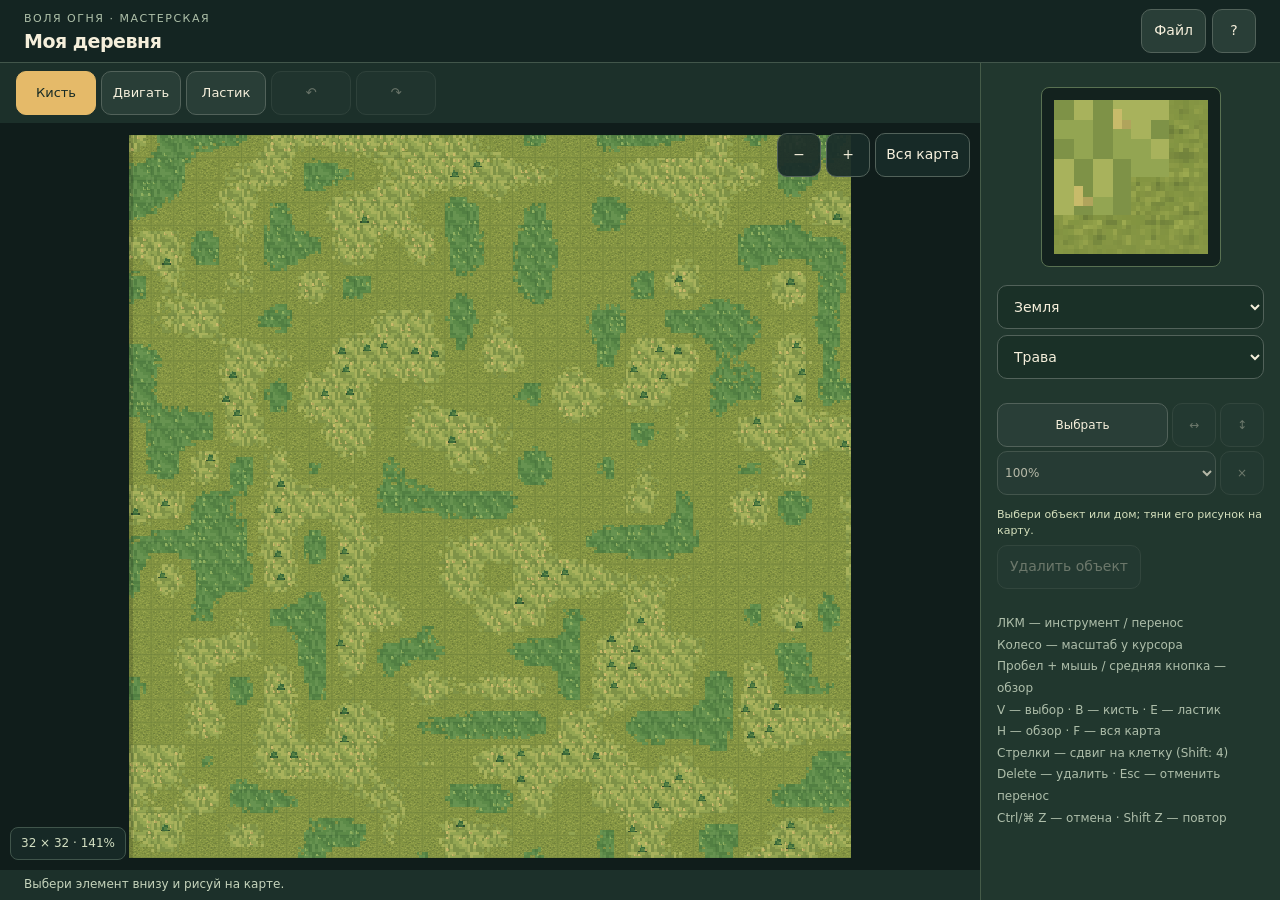
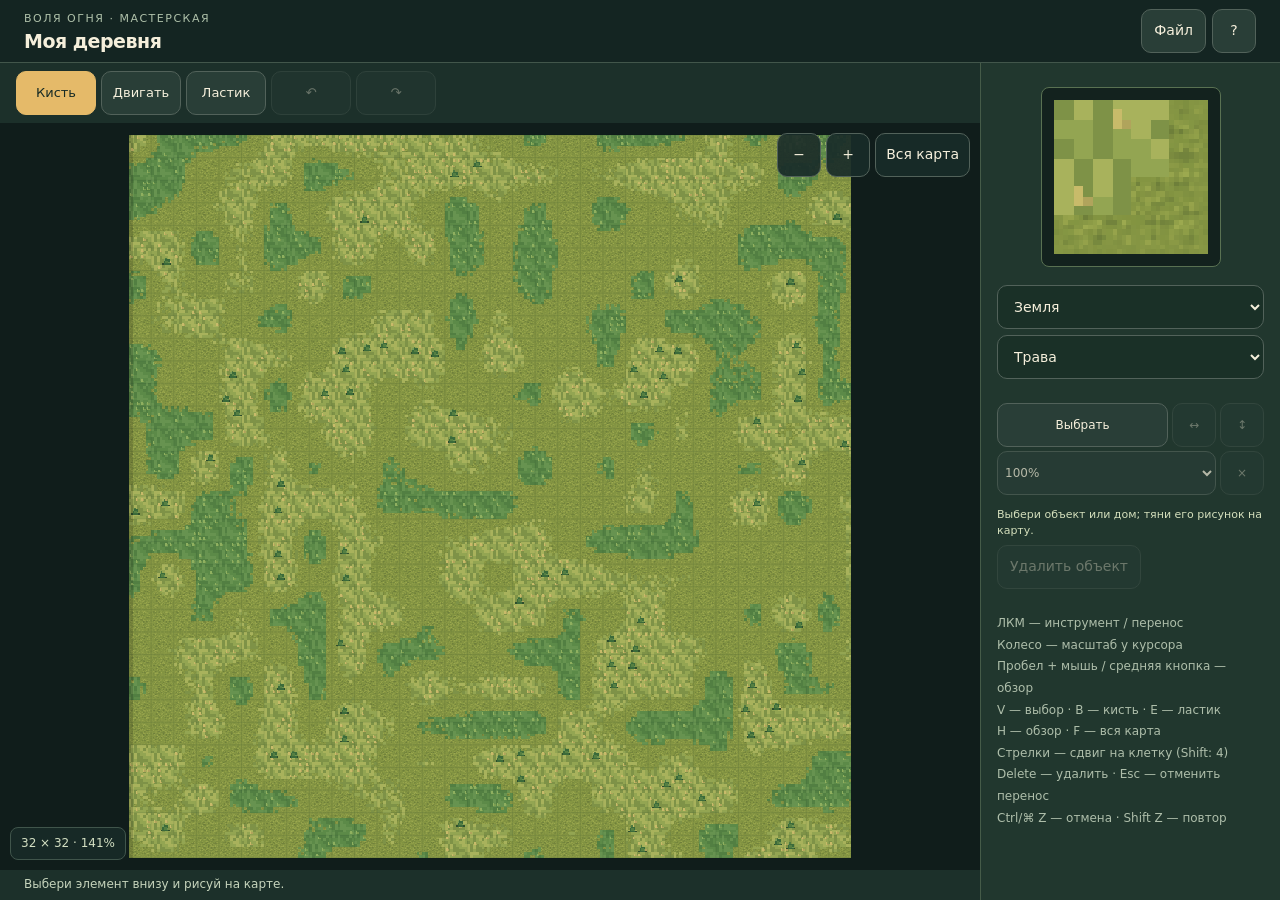
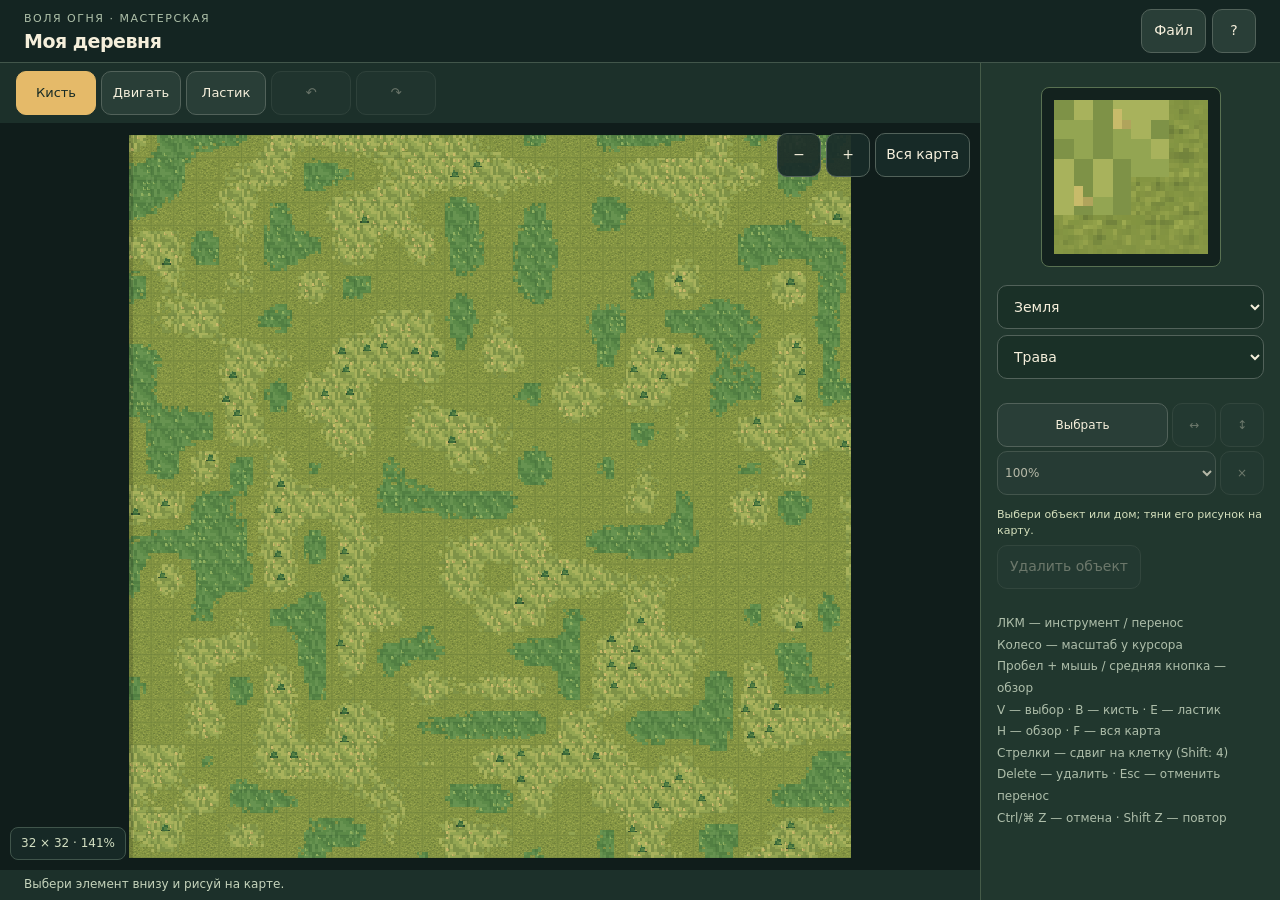
